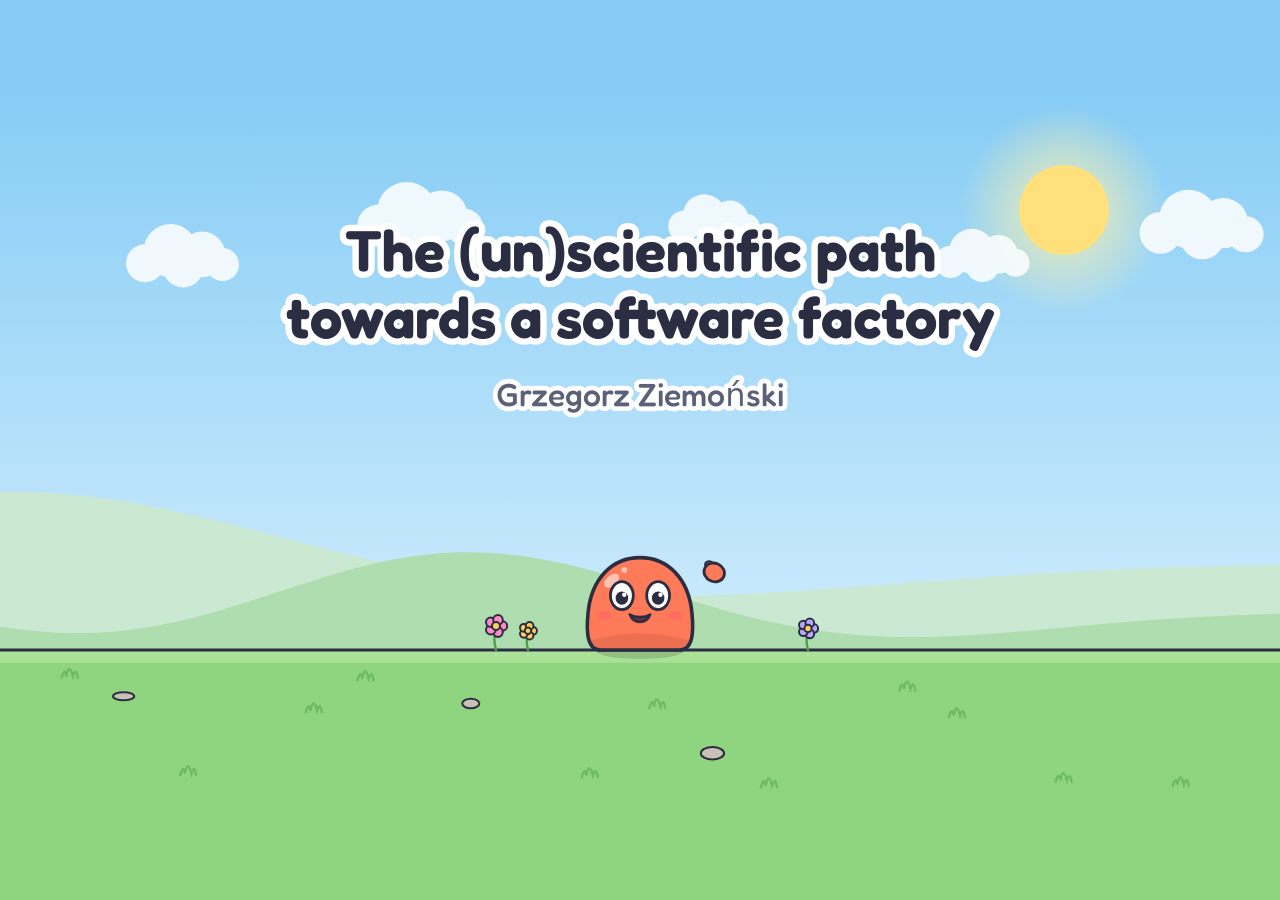
==== software-factories/index.html @ 4f25de2e "Software factories presentation" ====
<!doctype html>
<html lang="en">
  <head>
    <meta charset="UTF-8" />
    <meta name="viewport" content="width=device-width, initial-scale=1.0" />
    <title>Software Factory</title>
    <link
      rel="icon"
      href="data:image/svg+xml,%3Csvg xmlns='http://www.w3.org/2000/svg' viewBox='-70 -120 140 125'%3E%3Cpath d='M -50 0 C -68 0 -68 -24 -66 -44 C -62 -88 -34 -112 0 -112 C 34 -112 62 -88 66 -44 C 68 -24 68 0 50 0 Z' fill='%23FF7A59' stroke='%232B2D42' stroke-width='6'/%3E%3Ccircle cx='-23' cy='-66' r='14' fill='white'/%3E%3Ccircle cx='23' cy='-66' r='14' fill='white'/%3E%3Ccircle cx='-23' cy='-63' r='7' fill='%232B2D42'/%3E%3Ccircle cx='23' cy='-63' r='7' fill='%232B2D42'/%3E%3C/svg%3E"
    />
    <script type="module" crossorigin>(function(){let e=document.createElement(`link`).relList;if(e&&e.supports&&e.supports(`modulepreload`))return;for(let e of document.querySelectorAll(`link[rel="modulepreload"]`))n(e);new MutationObserver(e=>{for(let t of e)if(t.type===`childList`)for(let e of t.addedNodes)e.tagName===`LINK`&&e.rel===`modulepreload`&&n(e)}).observe(document,{childList:!0,subtree:!0});function t(e){let t={};return e.integrity&&(t.integrity=e.integrity),e.referrerPolicy&&(t.referrerPolicy=e.referrerPolicy),t.credentials=e.crossOrigin===`use-credentials`?`include`:e.crossOrigin===`anonymous`?`omit`:`same-origin`,t}function n(e){if(e.ep)return;e.ep=!0;let n=t(e);fetch(e.href,n)}})();var e=[`The (un)scientific path`,`towards a software factory`],t={title:e.join(` `),titleLines:e,speaker:`Grzegorz Ziemoński`,qrUrl:`https://goyozi.github.io/software-factories/`,qrLabel:`goyozi.github.io/software-factories`,linkedinUrl:`https://www.linkedin.com/in/grzegorzziemonski/`,linkedinLabel:`linkedin.com/in/grzegorzziemonski`},n={hello:null,kinds:`Software factories`,shared:`Job in → PR out`,dim:`Not dark. Dim.`,scale:`Where are you, really?`,honest:`Me: honest 3`,shortcut:`10 minutes with Claude?`,story:`A colleague's pipeline`,nothing:`…nothing useful`,local:`Start locally`,pickTool:`Pick a tool`,mustHaves:`Must-haves`,line:`Start from what works`,firstRun:`First run`,detective:`Read the trajectories`,knobs:`Four knobs`,secondRun:`Second run`,timesUp:`Finish by hand. Improve next time.`,barometer:`Watch the trend`,goal:`Ticket in. Merge-ready PR out.`,part2:null,notes:`Take notes`,foreman:`Get a foreman agent`,prompts:`AI reviews. You edit.`,patterns:`Lay the patterns`,guardrails:`Deterministic guardrails`,recap:`Recap`,recapTools:`Pick a tool + must-haves`,recapLine:`Plan → implement → review loop → test → PR`,recapKnobs:`Four knobs`,recapTips:`Five practical tips`,thanks:`Thank you!`},r={kinds:[`Chores`,`Migrations`,`Prompt → PR`],darkFactory:[`DARK`,`FACTORY`],dim:`DIM`,shared:[{emoji:`🙈`,text:`hands-off`},{emoji:`🪜`,text:`multi-step`},{emoji:`📋`,text:`job → PR`},{emoji:`🧱`,text:`whole features`}],knock:`knock knock`,scale:[{emoji:`💡`,text:`idea`},{emoji:`🧪`,text:`PoC`},{emoji:`❤️`,text:`I like it`},{emoji:`🚗`,text:`daily driver`},{emoji:`📣`,text:`everyone should`}],claims:[`4!`,`5!`],generate:`✨ Generate factory`,timer:`10:00`,creak:`creak…`,pipeline:[{emoji:`🔍`,text:`find`},{emoji:`🏷️`,text:`triage`},{emoji:`🎫`,text:`ticket`},{emoji:`🔧`,text:`fix`},{emoji:``,text:`PR`}],ranIt:`Ran it?`,deploy:`🚀 Deploy & see!`,locally:`🏠 Try it locally?`,tray:`PRs`,doormat:`localhost`,butHow:`…but how?`,shop:`Tools`,tools:[`Fabro`,`ClankHouse`,`DIY`],secondTalk:`Roland's talk →`,checklist:[{emoji:`🌳`,text:`worktrees`},{emoji:`📈`,text:`live progress`},{emoji:`📜`,text:`logs`},{emoji:`⏪`,text:`rerun a step`},{emoji:`🛑`,text:`cancel`},{emoji:`💰`,text:`costs`}],planTag:`< 100 lines`,stations:{plan:`plan`,implement:`implement`,review:`review`,judge:`judge`,fix:`fix`,test:`app test`,pr:`PR`},run:`RUN`,controls:`FACTORY CONTROLS`,knobs:[{emoji:`📥`,text:`Inputs`},{emoji:`📚`,text:`Context`},{emoji:`💬`,text:`Prompts`},{emoji:`🔀`,text:`Workflow`}],part2:[`Part 2`,`Practical tips`],tip:e=>`Tip ${e}`,notes:[{emoji:`🤔`,text:`expected`},{emoji:`👀`,text:`saw`},{emoji:`🔧`,text:`tweaked`}],later:`later`,wentWrong:`This went wrong!`,prompts:`prompts`,shouting:[`YOU MUST`,`ALWAYS NEVER!!!`],nudge:`nudge`,debt:`debt`,bumpers:[`max 300 lines`,`lint ✓`],recapTips:[{emoji:`📝`,text:`take notes`},{emoji:`👷`,text:`foreman agent`},{emoji:`✋`,text:`human prompts`},{emoji:`🧱`,text:`ready patterns`},{emoji:`🚧`,text:`hard guardrails`}]};function i(e,t){let n=0,r=0,i=null,a=()=>history.replaceState(null,``,`#${n+1}`),o=o=>{i?.kill(),i=null,n=r=Math.max(0,Math.min(t.length-1,o)),e.seek(t[n],!0),a()},s=()=>{if(i)return o(r);n>=t.length-1||(r=n+1,i=e.tweenTo(t[r],{ease:`none`,onComplete:()=>{i=null,n=r,a()}}))},c=()=>o(i?n:n-1),l=()=>{let e=parseInt(location.hash.slice(1),10);return Number.isFinite(e)?e-1:0};window.addEventListener(`keydown`,e=>{if(!(e.metaKey||e.ctrlKey||e.altKey)){switch(e.key){case`ArrowRight`:case`PageDown`:case` `:case`Enter`:s();break;case`ArrowLeft`:case`PageUp`:case`Backspace`:c();break;case`Home`:o(0);break;case`End`:o(t.length-1);break;case`f`:case`F`:document.fullscreenElement?document.exitFullscreen():document.documentElement.requestFullscreen();break;default:return}e.preventDefault()}}),window.addEventListener(`hashchange`,()=>{l()!==n&&o(l())});let u=0,d=()=>{document.body.classList.remove(`idle`),clearTimeout(u),u=window.setTimeout(()=>document.body.classList.add(`idle`),1500)};return window.addEventListener(`mousemove`,d),d(),o(l()),{goto:o,next:s,prev:c,get index(){return n},labels:t}}function a(e){if(e===void 0)throw ReferenceError(`this hasn't been initialised - super() hasn't been called`);return e}function o(e,t){e.prototype=Object.create(t.prototype),e.prototype.constructor=e,e.__proto__=t}var s={autoSleep:120,force3D:`auto`,nullTargetWarn:1,units:{lineHeight:``}},c={duration:.5,overwrite:!1,delay:0},l,u,d,f=1e8,p=1/f,m=Math.PI*2,h=m/4,g=0,_=Math.sqrt,v=Math.cos,y=Math.sin,b=function(e){return typeof e==`string`},x=function(e){return typeof e==`function`},S=function(e){return typeof e==`number`},C=function(e){return e===void 0},w=function(e){return typeof e==`object`},T=function(e){return e!==!1},E=function(){return typeof window<`u`},ee=function(e){return x(e)||b(e)},D=typeof ArrayBuffer==`function`&&ArrayBuffer.isView||function(){},O=Array.isArray,te=/random\([^)]+\)/g,k=/,\s*/g,A=/(?:-?\.?\d|\.)+/gi,ne=/[-+=.]*\d+[.e\-+]*\d*[e\-+]*\d*/g,re=/[-+=.]*\d+[.e-]*\d*[a-z%]*/g,ie=/[-+=.]*\d+\.?\d*(?:e-|e\+)?\d*/gi,ae=/[+-]=-?[.\d]+/,oe=/[^,'"\[\]\s]+/gi,se=/^[+\-=e\s\d]*\d+[.\d]*([a-z]*|%)\s*$/i,j,M,ce,le,ue={},de={},fe,pe=function(e){return(de=Ge(e,ue))&&lr},me=function(e,t){return console.warn(`Invalid property`,e,`set to`,t,`Missing plugin? gsap.registerPlugin()`)},he=function(e,t){return!t&&console.warn(e)},ge=function(e,t){return e&&(ue[e]=t)&&de&&(de[e]=t)||ue},_e=function(){return 0},ve={suppressEvents:!0,isStart:!0,kill:!1},ye={suppressEvents:!0,kill:!1},be={suppressEvents:!0},xe={},Se=[],Ce={},we,Te={},Ee={},De=30,Oe=[],ke=``,Ae=function(e){var t=e[0],n,r;if(w(t)||x(t)||(e=[e]),!(n=(t._gsap||{}).harness)){for(r=Oe.length;r--&&!Oe[r].targetTest(t););n=Oe[r]}for(r=e.length;r--;)e[r]&&(e[r]._gsap||(e[r]._gsap=new yn(e[r],n)))||e.splice(r,1);return e},je=function(e){return e._gsap||Ae(Ot(e))[0]._gsap},Me=function(e,t,n){return(n=e[t])&&x(n)?e[t]():C(n)&&e.getAttribute&&e.getAttribute(t)||n},Ne=function(e,t){return(e=e.split(`,`)).forEach(t)||e},Pe=function(e){return Math.round(e*1e5)/1e5||0},Fe=function(e){return Math.round(e*1e7)/1e7||0},Ie=function(e,t){var n=t.charAt(0),r=parseFloat(t.substr(2));return e=parseFloat(e),n===`+`?e+r:n===`-`?e-r:n===`*`?e*r:e/r},Le=function(e,t){for(var n=t.length,r=0;e.indexOf(t[r])<0&&++r<n;);return r<n},Re=function(){var e=Se.length,t=Se.slice(0),n,r;for(Ce={},Se.length=0,n=0;n<e;n++)r=t[n],r&&r._lazy&&(r.render(r._lazy[0],r._lazy[1],!0)._lazy=0)},ze=function(e){return!!(e._initted||e._startAt||e.add)},Be=function(e,t,n,r){Se.length&&!u&&Re(),e.render(t,n,r||!!(u&&t<0&&ze(e))),Se.length&&!u&&Re()},Ve=function(e){var t=parseFloat(e);return(t||t===0)&&(e+``).match(oe).length<2?t:b(e)?e.trim():e},He=function(e){return e},Ue=function(e,t){for(var n in t)n in e||(e[n]=t[n]);return e},We=function(e){return function(t,n){for(var r in n)r in t||r===`duration`&&e||r===`ease`||(t[r]=n[r])}},Ge=function(e,t){for(var n in t)e[n]=t[n];return e},Ke=function e(t,n){for(var r in n)r!==`__proto__`&&r!==`constructor`&&r!==`prototype`&&(t[r]=w(n[r])?e(t[r]||(t[r]={}),n[r]):n[r]);return t},qe=function(e,t){var n={},r;for(r in e)r in t||(n[r]=e[r]);return n},Je=function(e){var t=e.parent||j,n=e.keyframes?We(O(e.keyframes)):Ue;if(T(e.inherit))for(;t;)n(e,t.vars.defaults),t=t.parent||t._dp;return e},Ye=function(e,t){for(var n=e.length,r=n===t.length;r&&n--&&e[n]===t[n];);return n<0},Xe=function(e,t,n,r,i){n===void 0&&(n=`_first`),r===void 0&&(r=`_last`);var a=e[r],o;if(i)for(o=t[i];a&&a[i]>o;)a=a._prev;return a?(t._next=a._next,a._next=t):(t._next=e[n],e[n]=t),t._next?t._next._prev=t:e[r]=t,t._prev=a,t.parent=t._dp=e,t},Ze=function(e,t,n,r){n===void 0&&(n=`_first`),r===void 0&&(r=`_last`);var i=t._prev,a=t._next;i?i._next=a:e[n]===t&&(e[n]=a),a?a._prev=i:e[r]===t&&(e[r]=i),t._next=t._prev=t.parent=null},Qe=function(e,t){e.parent&&(!t||e.parent.autoRemoveChildren)&&e.parent.remove&&e.parent.remove(e),e._act=0},$e=function(e,t){if(e&&(!t||t._end>e._dur||t._start<0))for(var n=e;n;)n._dirty=1,n=n.parent;return e},et=function(e){for(var t=e.parent;t&&t.parent;)t._dirty=1,t.totalDuration(),t=t.parent;return e},tt=function(e,t,n,r){return e._startAt&&(u?e._startAt.revert(ye):e.vars.immediateRender&&!e.vars.autoRevert||e._startAt.render(t,!0,r))},nt=function e(t){return!t||t._ts&&e(t.parent)},rt=function(e){return e._repeat?it(e._tTime,e=e.duration()+e._rDelay)*e:0},it=function(e,t){var n=Math.floor(e=Fe(e/t));return e&&n===e?n-1:n},at=function(e,t){return(e-t._start)*t._ts+(t._ts>=0?0:t._dirty?t.totalDuration():t._tDur)},ot=function(e){return e._end=Fe(e._start+(e._tDur/Math.abs(e._ts||e._rts||p)||0))},st=function(e,t){var n=e._dp;return n&&n.smoothChildTiming&&e._ts&&(e._start=Fe(n._time-(e._ts>0?t/e._ts:((e._dirty?e.totalDuration():e._tDur)-t)/-e._ts)),ot(e),n._dirty||$e(n,e)),e},ct=function(e,t){var n;if((t._time||!t._dur&&t._initted||t._start<e._time&&(t._dur||!t.add))&&(n=at(e.rawTime(),t),(!t._dur||St(0,t.totalDuration(),n)-t._tTime>p)&&t.render(n,!0)),$e(e,t)._dp&&e._initted&&e._time>=e._dur&&e._ts){if(e._dur<e.duration())for(n=e;n._dp;)n.rawTime()>=0&&n.totalTime(n._tTime),n=n._dp;e._zTime=-p}},lt=function(e,t,n,r){return t.parent&&Qe(t),t._start=Fe((S(n)?n:n||e!==j?yt(e,n,t):e._time)+t._delay),t._end=Fe(t._start+(t.totalDuration()/Math.abs(t.timeScale())||0)),Xe(e,t,`_first`,`_last`,e._sort?`_start`:0),pt(t)||(e._recent=t),r||ct(e,t),e._ts<0&&st(e,e._tTime),e},ut=function(e,t){return(ue.ScrollTrigger||me(`scrollTrigger`,t))&&ue.ScrollTrigger.create(t,e)},dt=function(e,t,n,r,i){if(On(e,t,i),!e._initted)return 1;if(!n&&e._pt&&!u&&(e._dur&&e.vars.lazy!==!1||!e._dur&&e.vars.lazy)&&we!==on.frame)return Se.push(e),e._lazy=[i,r],1},ft=function e(t){var n=t.parent;return n&&n._ts&&n._initted&&!n._lock&&(n.rawTime()<0||e(n))},pt=function(e){var t=e.data;return t===`isFromStart`||t===`isStart`},mt=function(e,t,n,r){var i=e.ratio,a=t<0||!t&&(!e._start&&ft(e)&&(e._initted||!pt(e))||(e._ts<0||e._dp._ts<0)&&!pt(e))?0:1,o=e._rDelay,s=0,c,l,d;if(o&&e._repeat&&(s=St(0,e._tDur,t),l=it(s,o),e._yoyo&&l&1&&(a=1-a),l!==it(e._tTime,o)&&(i=1-a,e.vars.repeatRefresh&&e._initted&&e.invalidate())),a!==i||u||r||e._zTime===p||!t&&e._zTime){if(!e._initted&&dt(e,t,r,n,s))return;for(d=e._zTime,e._zTime=t||(n?p:0),n||=t&&!d,e.ratio=a,e._from&&(a=1-a),e._time=0,e._tTime=s,c=e._pt;c;)c.r(a,c.d),c=c._next;t<0&&tt(e,t,n,!0),e._onUpdate&&!n&&Gt(e,`onUpdate`),s&&e._repeat&&!n&&e.parent&&Gt(e,`onRepeat`),(t>=e._tDur||t<0)&&e.ratio===a&&(a&&Qe(e,1),!n&&!u&&(Gt(e,a?`onComplete`:`onReverseComplete`,!0),e._prom&&e._prom()))}else e._zTime||=t},ht=function(e,t,n){var r;if(n>t)for(r=e._first;r&&r._start<=n;){if(r.data===`isPause`&&r._start>t)return r;r=r._next}else for(r=e._last;r&&r._start>=n;){if(r.data===`isPause`&&r._start<t)return r;r=r._prev}},gt=function(e,t,n,r){var i=e._repeat,a=Fe(t)||0,o=e._tTime/e._tDur;return o&&!r&&(e._time*=a/e._dur),e._dur=a,e._tDur=i?i<0?1e10:Fe(a*(i+1)+e._rDelay*i):a,o>0&&!r&&st(e,e._tTime=e._tDur*o),e.parent&&ot(e),n||$e(e.parent,e),e},_t=function(e){return e instanceof xn?$e(e):gt(e,e._dur)},vt={_start:0,endTime:_e,totalDuration:_e},yt=function e(t,n,r){var i=t.labels,a=t._recent||vt,o=t.duration()>=f?a.endTime(!1):t._dur,s,c,l;return b(n)&&(isNaN(n)||n in i)?(c=n.charAt(0),l=n.substr(-1)===`%`,s=n.indexOf(`=`),c===`<`||c===`>`?(s>=0&&(n=n.replace(/=/,``)),(c===`<`?a._start:a.endTime(a._repeat>=0))+(parseFloat(n.substr(1))||0)*(l?(s<0?a:r).totalDuration()/100:1)):s<0?(n in i||(i[n]=o),i[n]):(c=parseFloat(n.charAt(s-1)+n.substr(s+1)),l&&r&&(c=c/100*(O(r)?r[0]:r).totalDuration()),s>1?e(t,n.substr(0,s-1),r)+c:o+c)):n==null?o:+n},bt=function(e,t,n){var r=S(t[1]),i=(r?2:1)+(e<2?0:1),a=t[i],o,s;if(r&&(a.duration=t[1]),a.parent=n,e){for(o=a,s=n;s&&!(`immediateRender`in o);)o=s.vars.defaults||{},s=T(s.vars.inherit)&&s.parent;a.immediateRender=T(o.immediateRender),e<2?a.runBackwards=1:a.startAt=t[i-1]}return new Fn(t[0],a,t[i+1])},xt=function(e,t){return e||e===0?t(e):t},St=function(e,t,n){return n<e?e:n>t?t:n},Ct=function(e,t){return!b(e)||!(t=se.exec(e))?``:t[1]},wt=function(e,t,n){return xt(n,function(n){return St(e,t,n)})},Tt=[].slice,Et=function(e,t){return e&&w(e)&&`length`in e&&(!t&&!e.length||e.length-1 in e&&w(e[0]))&&!e.nodeType&&e!==M},Dt=function(e,t,n){return n===void 0&&(n=[]),e.forEach(function(e){var r;return b(e)&&!t||Et(e,1)?(r=n).push.apply(r,Ot(e)):n.push(e)})||n},Ot=function(e,t,n){return d&&!t&&d.selector?d.selector(e):b(e)&&!n&&(ce||!sn())?Tt.call((t||le).querySelectorAll(e),0):O(e)?Dt(e,n):Et(e)?Tt.call(e,0):e?[e]:[]},kt=function(e){return e=Ot(e)[0]||he(`Invalid scope`)||{},function(t){var n=e.current||e.nativeElement||e;return Ot(t,n.querySelectorAll?n:n===e?he(`Invalid scope`)||le.createElement(`div`):e)}},At=function(e){return e.sort(function(){return .5-Math.random()})},jt=function(e){if(x(e))return e;var t=w(e)?e:{each:e},n=mn(t.ease),r=t.from||0,i=parseFloat(t.base)||0,a={},o=r>0&&r<1,s=isNaN(r)||o,c=t.axis,l=r,u=r;return b(r)?l=u={center:.5,edges:.5,end:1}[r]||0:!o&&s&&(l=r[0],u=r[1]),function(e,o,d){var p=(d||t).length,m=a[p],h,g,v,y,b,x,S,C,w;if(!m){if(w=t.grid===`auto`?0:(t.grid||[1,f])[1],!w){for(S=-f;S<(S=d[w++].getBoundingClientRect().left)&&w<p;);w<p&&w--}for(m=a[p]=[],h=s?Math.min(w,p)*l-.5:r%w,g=w===f?0:s?p*u/w-.5:r/w|0,S=0,C=f,x=0;x<p;x++)v=x%w-h,y=g-(x/w|0),m[x]=b=c?Math.abs(c===`y`?y:v):_(v*v+y*y),b>S&&(S=b),b<C&&(C=b);r===`random`&&At(m),m.max=S-C,m.min=C,m.v=p=(parseFloat(t.amount)||parseFloat(t.each)*(w>p?p-1:c?c===`y`?p/w:w:Math.max(w,p/w))||0)*(r===`edges`?-1:1),m.b=p<0?i-p:i,m.u=Ct(t.amount||t.each)||0,n=n&&p<0?pn(n):n}return p=(m[e]-m.min)/m.max||0,Fe(m.b+(n?n(p):p)*m.v)+m.u}},Mt=function(e){var t=10**((e+``).split(`.`)[1]||``).length;return function(n){var r=Fe(Math.round(parseFloat(n)/e)*e*t);return(r-r%1)/t+(S(n)?0:Ct(n))}},Nt=function(e,t){var n=O(e),r,i;return!n&&w(e)&&(r=n=e.radius||f,e.values?(e=Ot(e.values),(i=!S(e[0]))&&(r*=r)):e=Mt(e.increment)),xt(t,n?x(e)?function(t){return i=e(t),Math.abs(i-t)<=r?i:t}:function(t){for(var n=parseFloat(i?t.x:t),a=parseFloat(i?t.y:0),o=f,s=0,c=e.length,l,u;c--;)i?(l=e[c].x-n,u=e[c].y-a,l=l*l+u*u):l=Math.abs(e[c]-n),l<o&&(o=l,s=c);return s=!r||o<=r?e[s]:t,i||s===t||S(t)?s:s+Ct(t)}:Mt(e))},Pt=function(e,t,n,r){return xt(O(e)?!t:n===!0?!!(n=0):!r,function(){return O(e)?e[~~(Math.random()*e.length)]:(n||=1e-5)&&(r=n<1?10**((n+``).length-2):1)&&Math.floor(Math.round((e-n/2+Math.random()*(t-e+n*.99))/n)*n*r)/r})},Ft=function(){var e=[...arguments];return function(t){return e.reduce(function(e,t){return t(e)},t)}},It=function(e,t){return function(n){return e(parseFloat(n))+(t||Ct(n))}},Lt=function(e,t,n){return Ht(e,t,0,1,n)},Rt=function(e,t,n){return xt(n,function(n){return e[~~t(n)]})},zt=function e(t,n,r){var i=n-t;return O(t)?Rt(t,e(0,t.length),n):xt(r,function(e){return(i+(e-t)%i)%i+t})},Bt=function e(t,n,r){var i=n-t,a=i*2;return O(t)?Rt(t,e(0,t.length-1),n):xt(r,function(e){return e=(a+(e-t)%a)%a||0,t+(e>i?a-e:e)})},Vt=function(e){return e.replace(te,function(e){var t=e.indexOf(`[`)+1,n=e.substring(t||7,t?e.indexOf(`]`):e.length-1).split(k);return Pt(t?n:+n[0],t?0:+n[1],+n[2]||1e-5)})},Ht=function(e,t,n,r,i){var a=t-e,o=r-n;return xt(i,function(t){return n+((t-e)/a*o||0)})},Ut=function e(t,n,r,i){var a=isNaN(t+n)?0:function(e){return(1-e)*t+e*n};if(!a){var o=b(t),s={},c,l,u,d,f;if(r===!0&&(i=1)&&(r=null),o)t={p:t},n={p:n};else if(O(t)&&!O(n)){for(u=[],d=t.length,f=d-2,l=1;l<d;l++)u.push(e(t[l-1],t[l]));d--,a=function(e){e*=d;var t=Math.min(f,~~e);return u[t](e-t)},r=n}else i||(t=Ge(O(t)?[]:{},t));if(!u){for(c in n)Cn.call(s,t,c,`get`,n[c]);a=function(e){return Wn(e,s)||(o?t.p:t)}}}return xt(r,a)},Wt=function(e,t,n){var r=e.labels,i=f,a,o,s;for(a in r)o=r[a]-t,o<0==!!n&&o&&i>(o=Math.abs(o))&&(s=a,i=o);return s},Gt=function(e,t,n){var r=e.vars,i=r[t],a=d,o=e._ctx,s,c,l;if(i)return s=r[t+`Params`],c=r.callbackScope||e,n&&Se.length&&Re(),o&&(d=o),l=s?i.apply(c,s):i.call(c),d=a,l},Kt=function(e){return Qe(e),e.scrollTrigger&&e.scrollTrigger.kill(!!u),e.progress()<1&&Gt(e,`onInterrupt`),e},qt,Jt=[],Yt=function(e){if(e){if(e=!e.name&&e.default||e,E()||e.headless){var t=e.name,n=x(e),r=t&&!n&&e.init?function(){this._props=[]}:e,i={init:_e,render:Wn,add:Cn,kill:Kn,modifier:Gn,rawVars:0},a={targetTest:0,get:0,getSetter:Bn,aliases:{},register:0};if(sn(),e!==r){if(Te[t])return;Ue(r,Ue(qe(e,i),a)),Ge(r.prototype,Ge(i,qe(e,a))),Te[r.prop=t]=r,e.targetTest&&(Oe.push(r),xe[t]=1),t=(t===`css`?`CSS`:t.charAt(0).toUpperCase()+t.substr(1))+`Plugin`}ge(t,r),e.register&&e.register(lr,r,Yn)}else Jt.push(e)}},N=255,Xt={aqua:[0,N,N],lime:[0,N,0],silver:[192,192,192],black:[0,0,0],maroon:[128,0,0],teal:[0,128,128],blue:[0,0,N],navy:[0,0,128],white:[N,N,N],olive:[128,128,0],yellow:[N,N,0],orange:[N,165,0],gray:[128,128,128],purple:[128,0,128],green:[0,128,0],red:[N,0,0],pink:[N,192,203],cyan:[0,N,N],transparent:[N,N,N,0]},Zt=function(e,t,n){return e+=e<0?1:e>1?-1:0,(e*6<1?t+(n-t)*e*6:e<.5?n:e*3<2?t+(n-t)*(2/3-e)*6:t)*N+.5|0},Qt=function(e,t,n){var r=e?S(e)?[e>>16,e>>8&N,e&N]:0:Xt.black,i,a,o,s,c,l,u,d,f,p;if(!r){if(e.substr(-1)===`,`&&(e=e.substr(0,e.length-1)),Xt[e])r=Xt[e];else if(e.charAt(0)===`#`){if(e.length<6&&(i=e.charAt(1),a=e.charAt(2),o=e.charAt(3),e=`#`+i+i+a+a+o+o+(e.length===5?e.charAt(4)+e.charAt(4):``)),e.length===9)return r=parseInt(e.substr(1,6),16),[r>>16,r>>8&N,r&N,parseInt(e.substr(7),16)/255];e=parseInt(e.substr(1),16),r=[e>>16,e>>8&N,e&N]}else if(e.substr(0,3)===`hsl`){if(r=p=e.match(A),!t)s=r[0]%360/360,c=r[1]/100,l=r[2]/100,a=l<=.5?l*(c+1):l+c-l*c,i=l*2-a,r.length>3&&(r[3]*=1),r[0]=Zt(s+1/3,i,a),r[1]=Zt(s,i,a),r[2]=Zt(s-1/3,i,a);else if(~e.indexOf(`=`))return r=e.match(ne),n&&r.length<4&&(r[3]=1),r}else r=e.match(A)||Xt.transparent;r=r.map(Number)}return t&&!p&&(i=r[0]/N,a=r[1]/N,o=r[2]/N,u=Math.max(i,a,o),d=Math.min(i,a,o),l=(u+d)/2,u===d?s=c=0:(f=u-d,c=l>.5?f/(2-u-d):f/(u+d),s=u===i?(a-o)/f+(a<o?6:0):u===a?(o-i)/f+2:(i-a)/f+4,s*=60),r[0]=~~(s+.5),r[1]=~~(c*100+.5),r[2]=~~(l*100+.5)),n&&r.length<4&&(r[3]=1),r},$t=function(e){var t=[],n=[],r=-1;return e.split(tn).forEach(function(e){var i=e.match(re)||[];t.push.apply(t,i),n.push(r+=i.length+1)}),t.c=n,t},en=function(e,t,n){var r=``,i=(e+r).match(tn),a=t?`hsla(`:`rgba(`,o=0,s,c,l,u;if(!i)return e;if(i=i.map(function(e){return(e=Qt(e,t,1))&&a+(t?e[0]+`,`+e[1]+`%,`+e[2]+`%,`+e[3]:e.join(`,`))+`)`}),n&&(l=$t(e),s=n.c,s.join(r)!==l.c.join(r)))for(c=e.replace(tn,`1`).split(re),u=c.length-1;o<u;o++)r+=c[o]+(~s.indexOf(o)?i.shift()||a+`0,0,0,0)`:(l.length?l:i.length?i:n).shift());if(!c)for(c=e.split(tn),u=c.length-1;o<u;o++)r+=c[o]+i[o];return r+c[u]},tn=function(){var e=`(?:\\b(?:(?:rgb|rgba|hsl|hsla)\\(.+?\\))|\\B#(?:[0-9a-f]{3,4}){1,2}\\b`,t;for(t in Xt)e+=`|`+t+`\\b`;return RegExp(e+`)`,`gi`)}(),nn=/hsl[a]?\(/,rn=function(e){var t=e.join(` `),n;if(tn.lastIndex=0,tn.test(t))return n=nn.test(t),e[1]=en(e[1],n),e[0]=en(e[0],n,$t(e[1])),!0},an,on=function(){var e=Date.now,t=500,n=33,r=e(),i=r,a=1e3/240,o=a,s=[],c,l,u,d,f,p,m=function u(m){var h=e()-i,g=m===!0,_,v,y,b;if((h>t||h<0)&&(r+=h-n),i+=h,y=i-r,_=y-o,(_>0||g)&&(b=++d.frame,f=y-d.time*1e3,d.time=y/=1e3,o+=_+(_>=a?4:a-_),v=1),g||(c=l(u)),v)for(p=0;p<s.length;p++)s[p](y,f,b,m)};return d={time:0,frame:0,tick:function(){m(!0)},deltaRatio:function(e){return f/(1e3/(e||60))},wake:function(){fe&&(!ce&&E()&&(M=ce=window,le=M.document||{},ue.gsap=lr,(M.gsapVersions||(M.gsapVersions=[])).push(lr.version),pe(de||M.GreenSockGlobals||!M.gsap&&M||{}),Jt.forEach(Yt)),u=typeof requestAnimationFrame<`u`&&requestAnimationFrame,c&&d.sleep(),l=u||function(e){return setTimeout(e,o-d.time*1e3+1|0)},an=1,m(2))},sleep:function(){(u?cancelAnimationFrame:clearTimeout)(c),an=0,l=_e},lagSmoothing:function(e,r){t=e||1/0,n=Math.min(r||33,t)},fps:function(e){a=1e3/(e||240),o=d.time*1e3+a},add:function(e,t,n){var r=t?function(t,n,i,a){e(t,n,i,a),d.remove(r)}:e;return d.remove(e),s[n?`unshift`:`push`](r),sn(),r},remove:function(e,t){~(t=s.indexOf(e))&&s.splice(t,1)&&p>=t&&p--},_listeners:s},d}(),sn=function(){return!an&&on.wake()},P={},cn=/^[\d.\-M][\d.\-,\s]/,ln=/["']/g,un=function(e){for(var t={},n=e.substr(1,e.length-3).split(`:`),r=n[0],i=1,a=n.length,o,s,c;i<a;i++)s=n[i],o=i===a-1?s.length:s.lastIndexOf(`,`),c=s.substr(0,o),t[r]=isNaN(c)?c.replace(ln,``).trim():+c,r=s.substr(o+1).trim();return t},dn=function(e){var t=e.indexOf(`(`)+1,n=e.indexOf(`)`),r=e.indexOf(`(`,t);return e.substring(t,~r&&r<n?e.indexOf(`)`,n+1):n)},fn=function(e){var t=(e+``).split(`(`),n=P[t[0]];return n&&t.length>1&&n.config?n.config.apply(null,~e.indexOf(`{`)?[un(t[1])]:dn(e).split(`,`).map(Ve)):P._CE&&cn.test(e)?P._CE(``,e):n},pn=function(e){return function(t){return 1-e(1-t)}},mn=function(e,t){return e&&(x(e)?e:P[e]||fn(e))||t},hn=function(e,t,n,r){n===void 0&&(n=function(e){return 1-t(1-e)}),r===void 0&&(r=function(e){return e<.5?t(e*2)/2:1-t((1-e)*2)/2});var i={easeIn:t,easeOut:n,easeInOut:r},a;return Ne(e,function(e){for(var t in P[e]=ue[e]=i,P[a=e.toLowerCase()]=n,i)P[a+(t===`easeIn`?`.in`:t===`easeOut`?`.out`:`.inOut`)]=P[e+`.`+t]=i[t]}),i},gn=function(e){return function(t){return t<.5?(1-e(1-t*2))/2:.5+e((t-.5)*2)/2}},_n=function e(t,n,r){var i=n>=1?n:1,a=(r||(t?.3:.45))/(n<1?n:1),o=a/m*(Math.asin(1/i)||0),s=function(e){return e===1?1:i*2**(-10*e)*y((e-o)*a)+1},c=t===`out`?s:t===`in`?function(e){return 1-s(1-e)}:gn(s);return a=m/a,c.config=function(n,r){return e(t,n,r)},c},vn=function e(t,n){n===void 0&&(n=1.70158);var r=function(e){return e?--e*e*((n+1)*e+n)+1:0},i=t===`out`?r:t===`in`?function(e){return 1-r(1-e)}:gn(r);return i.config=function(n){return e(t,n)},i};Ne(`Linear,Quad,Cubic,Quart,Quint,Strong`,function(e,t){var n=t<5?t+1:t;hn(e+`,Power`+(n-1),t?function(e){return e**+n}:function(e){return e},function(e){return 1-(1-e)**n},function(e){return e<.5?(e*2)**n/2:1-((1-e)*2)**n/2})}),P.Linear.easeNone=P.none=P.Linear.easeIn,hn(`Elastic`,_n(`in`),_n(`out`),_n()),(function(e,t){var n=1/t,r=2*n,i=2.5*n,a=function(a){return a<n?e*a*a:a<r?e*(a-1.5/t)**2+.75:a<i?e*(a-=2.25/t)*a+.9375:e*(a-2.625/t)**2+.984375};hn(`Bounce`,function(e){return 1-a(1-e)},a)})(7.5625,2.75),hn(`Expo`,function(e){return 2**(10*(e-1))*e+e*e*e*e*e*e*(1-e)}),hn(`Circ`,function(e){return-(_(1-e*e)-1)}),hn(`Sine`,function(e){return e===1?1:-v(e*h)+1}),hn(`Back`,vn(`in`),vn(`out`),vn()),P.SteppedEase=P.steps=ue.SteppedEase={config:function(e,t){e===void 0&&(e=1);var n=1/e,r=e+ +!t,i=+!!t,a=1-p;return function(e){return((r*St(0,a,e)|0)+i)*n}}},c.ease=P[`quad.out`],Ne(`onComplete,onUpdate,onStart,onRepeat,onReverseComplete,onInterrupt`,function(e){return ke+=e+`,`+e+`Params,`});var yn=function(e,t){this.id=g++,e._gsap=this,this.target=e,this.harness=t,this.get=t?t.get:Me,this.set=t?t.getSetter:Bn},bn=function(){function e(e){this.vars=e,this._delay=+e.delay||0,(this._repeat=e.repeat===1/0?-2:e.repeat||0)&&(this._rDelay=e.repeatDelay||0,this._yoyo=!!e.yoyo||!!e.yoyoEase),this._ts=1,gt(this,+e.duration,1,1),this.data=e.data,d&&(this._ctx=d,d.data.push(this)),an||on.wake()}var t=e.prototype;return t.delay=function(e){return e||e===0?(this.parent&&this.parent.smoothChildTiming&&this.startTime(this._start+e-this._delay),this._delay=e,this):this._delay},t.duration=function(e){return arguments.length?this.totalDuration(this._repeat>0?e+(e+this._rDelay)*this._repeat:e):this.totalDuration()&&this._dur},t.totalDuration=function(e){return arguments.length?(this._dirty=0,gt(this,this._repeat<0?e:(e-this._repeat*this._rDelay)/(this._repeat+1))):this._tDur},t.totalTime=function(e,t){if(sn(),!arguments.length)return this._tTime;var n=this._dp;if(n&&n.smoothChildTiming&&this._ts){for(st(this,e),!n._dp||n.parent||ct(n,this);n&&n.parent;)n.parent._time!==n._start+(n._ts>=0?n._tTime/n._ts:(n.totalDuration()-n._tTime)/-n._ts)&&n.totalTime(n._tTime,!0),n=n.parent;!this.parent&&this._dp.autoRemoveChildren&&(this._ts>0&&e<this._tDur||this._ts<0&&e>0||!this._tDur&&!e)&&lt(this._dp,this,this._start-this._delay)}return(this._tTime!==e||!this._dur&&!t||this._initted&&Math.abs(this._zTime)===p||!this._initted&&this._dur&&e||!e&&!this._initted&&(this.add||this._ptLookup))&&(this._ts||(this._pTime=e),Be(this,e,t)),this},t.time=function(e,t){return arguments.length?this.totalTime(Math.min(this.totalDuration(),e+rt(this))%(this._dur+this._rDelay)||(e?this._dur:0),t):this._time},t.totalProgress=function(e,t){return arguments.length?this.totalTime(this.totalDuration()*e,t):this.totalDuration()?Math.min(1,this._tTime/this._tDur):this.rawTime()>=0&&this._initted?1:0},t.progress=function(e,t){return arguments.length?this.totalTime(this.duration()*(this._yoyo&&!(this.iteration()&1)?1-e:e)+rt(this),t):this.duration()?Math.min(1,this._time/this._dur):+(this.rawTime()>0)},t.iteration=function(e,t){var n=this.duration()+this._rDelay;return arguments.length?this.totalTime(this._time+(e-1)*n,t):this._repeat?it(this._tTime,n)+1:1},t.timeScale=function(e,t){if(!arguments.length)return this._rts===-p?0:this._rts;if(this._rts===e)return this;var n=this.parent&&this._ts?at(this.parent._time,this):this._tTime;return this._rts=+e||0,this._ts=this._ps||e===-p?0:this._rts,this.totalTime(St(-Math.abs(this._delay),this.totalDuration(),n),t!==!1),ot(this),et(this)},t.paused=function(e){return arguments.length?(this._ps!==e&&(this._ps=e,e?(this._pTime=this._tTime||Math.max(-this._delay,this.rawTime()),this._ts=this._act=0):(sn(),this._ts=this._rts,this.totalTime(this.parent&&!this.parent.smoothChildTiming?this.rawTime():this._tTime||this._pTime,this.progress()===1&&Math.abs(this._zTime)!==p&&(this._tTime-=p)))),this):this._ps},t.startTime=function(e){if(arguments.length){this._start=Fe(e);var t=this.parent||this._dp;return t&&(t._sort||!this.parent)&&lt(t,this,this._start-this._delay),this}return this._start},t.endTime=function(e){return this._start+(T(e)?this.totalDuration():this.duration())/Math.abs(this._ts||1)},t.rawTime=function(e){var t=this.parent||this._dp;return t?e&&(!this._ts||this._repeat&&this._time&&this.totalProgress()<1)?this._tTime%(this._dur+this._rDelay):this._ts?at(t.rawTime(e),this):this._tTime:this._tTime},t.revert=function(e){e===void 0&&(e=be);var t=u;return u=e,ze(this)&&(this.timeline&&this.timeline.revert(e),this.totalTime(-.01,e.suppressEvents)),this.data!==`nested`&&e.kill!==!1&&this.kill(),u=t,this},t.globalTime=function(e){for(var t=this,n=arguments.length?e:t.rawTime();t;)n=t._start+n/(Math.abs(t._ts)||1),t=t._dp;return!this.parent&&this._sat?this._sat.globalTime(e):n},t.repeat=function(e){return arguments.length?(this._repeat=e===1/0?-2:e,_t(this)):this._repeat===-2?1/0:this._repeat},t.repeatDelay=function(e){if(arguments.length){var t=this._time;return this._rDelay=e,_t(this),t?this.time(t):this}return this._rDelay},t.yoyo=function(e){return arguments.length?(this._yoyo=e,this):this._yoyo},t.seek=function(e,t){return this.totalTime(yt(this,e),T(t))},t.restart=function(e,t){return this.play().totalTime(e?-this._delay:0,T(t)),this._dur||(this._zTime=-p),this},t.play=function(e,t){return e!=null&&this.seek(e,t),this.reversed(!1).paused(!1)},t.reverse=function(e,t){return e!=null&&this.seek(e||this.totalDuration(),t),this.reversed(!0).paused(!1)},t.pause=function(e,t){return e!=null&&this.seek(e,t),this.paused(!0)},t.resume=function(){return this.paused(!1)},t.reversed=function(e){return arguments.length?(!!e!==this.reversed()&&this.timeScale(-this._rts||(e?-p:0)),this):this._rts<0},t.invalidate=function(){return this._initted=this._act=0,this._zTime=-p,this},t.isActive=function(){var e=this.parent||this._dp,t=this._start,n;return!!(!e||this._ts&&this._initted&&e.isActive()&&(n=e.rawTime(!0))>=t&&n<this.endTime(!0)-p)},t.eventCallback=function(e,t,n){var r=this.vars;return arguments.length>1?(t?(r[e]=t,n&&(r[e+`Params`]=n),e===`onUpdate`&&(this._onUpdate=t)):delete r[e],this):r[e]},t.then=function(e){var t=this,n=t._prom;return new Promise(function(r){var i=x(e)?e:He,a=function(){var e=t.then;t.then=null,n&&n(),x(i)&&(i=i(t))&&(i.then||i===t)&&(t.then=e),r(i),t.then=e};t._initted&&t.totalProgress()===1&&t._ts>=0||!t._tTime&&t._ts<0?a():t._prom=a})},t.kill=function(){Kt(this)},e}();Ue(bn.prototype,{_time:0,_start:0,_end:0,_tTime:0,_tDur:0,_dirty:0,_repeat:0,_yoyo:!1,parent:null,_initted:!1,_rDelay:0,_ts:1,_dp:0,ratio:0,_zTime:-p,_prom:0,_ps:!1,_rts:1});var xn=function(e){o(t,e);function t(t,n){var r;return t===void 0&&(t={}),r=e.call(this,t)||this,r.labels={},r.smoothChildTiming=!!t.smoothChildTiming,r.autoRemoveChildren=!!t.autoRemoveChildren,r._sort=T(t.sortChildren),j&&lt(t.parent||j,a(r),n),t.reversed&&r.reverse(),t.paused&&r.paused(!0),t.scrollTrigger&&ut(a(r),t.scrollTrigger),r}var n=t.prototype;return n.to=function(e,t,n){return bt(0,arguments,this),this},n.from=function(e,t,n){return bt(1,arguments,this),this},n.fromTo=function(e,t,n,r){return bt(2,arguments,this),this},n.set=function(e,t,n){return t.duration=0,t.parent=this,Je(t).repeatDelay||(t.repeat=0),t.immediateRender=!!t.immediateRender,new Fn(e,t,yt(this,n),1),this},n.call=function(e,t,n){return lt(this,Fn.delayedCall(0,e,t),n)},n.staggerTo=function(e,t,n,r,i,a,o){return n.duration=t,n.stagger=n.stagger||r,n.onComplete=a,n.onCompleteParams=o,n.parent=this,new Fn(e,n,yt(this,i)),this},n.staggerFrom=function(e,t,n,r,i,a,o){return n.runBackwards=1,Je(n).immediateRender=T(n.immediateRender),this.staggerTo(e,t,n,r,i,a,o)},n.staggerFromTo=function(e,t,n,r,i,a,o,s){return r.startAt=n,Je(r).immediateRender=T(r.immediateRender),this.staggerTo(e,t,r,i,a,o,s)},n.render=function(e,t,n){var r=this._time,i=this._dirty?this.totalDuration():this._tDur,a=this._dur,o=e<=0?0:Fe(e),s=this._zTime<0!=e<0&&(this._initted||!a),c,l,d,f,m,h,g,_,v,y,b,x;if(this!==j&&o>i&&e>=0&&(o=i),o!==this._tTime||n||s){if(r!==this._time&&a&&(o+=this._time-r,e+=this._time-r),c=o,v=this._start,_=this._ts,h=!_,s&&(a||(r=this._zTime),(e||!t)&&(this._zTime=e)),this._repeat){if(b=this._yoyo,m=a+this._rDelay,this._repeat<-1&&e<0)return this.totalTime(m*100+e,t,n);if(c=Fe(o%m),o===i?(f=this._repeat,c=a):(y=Fe(o/m),f=~~y,f&&f===y&&(c=a,f--),c>a&&(c=a)),y=it(this._tTime,m),!r&&this._tTime&&y!==f&&this._tTime-y*m-this._dur<=0&&(y=f),b&&f&1&&(c=a-c,x=1),f!==y&&!this._lock){var S=b&&y&1,C=S===(b&&f&1);if(f<y&&(S=!S),r=S?0:o%a?a:o,this._lock=1,this.render(r||(x?0:Fe(f*m)),t,!a)._lock=0,this._tTime=o,!t&&this.parent&&Gt(this,`onRepeat`),this.vars.repeatRefresh&&!x&&(this.invalidate()._lock=1,y=f),r&&r!==this._time||h!==!this._ts||this.vars.onRepeat&&!this.parent&&!this._act||(a=this._dur,i=this._tDur,C&&(this._lock=2,r=S?a:-1e-4,this.render(r,!0),this.vars.repeatRefresh&&!x&&this.invalidate()),this._lock=0,!this._ts&&!h))return this}}if(this._hasPause&&!this._forcing&&this._lock<2&&(g=ht(this,Fe(r),Fe(c)),g&&(o-=c-(c=g._start))),this._tTime=o,this._time=c,this._act=!!_,this._initted||(this._onUpdate=this.vars.onUpdate,this._initted=1,this._zTime=e,r=0),!r&&o&&a&&!t&&!y&&(Gt(this,`onStart`),this._tTime!==o))return this;if(c>=r&&e>=0)for(l=this._first;l;){if(d=l._next,(l._act||c>=l._start)&&l._ts&&g!==l){if(l.parent!==this)return this.render(e,t,n);if(l.render(l._ts>0?(c-l._start)*l._ts:(l._dirty?l.totalDuration():l._tDur)+(c-l._start)*l._ts,t,n),c!==this._time||!this._ts&&!h){g=0,d&&(o+=this._zTime=-p);break}}l=d}else{l=this._last;for(var w=e<0?e:c;l;){if(d=l._prev,(l._act||w<=l._end)&&l._ts&&g!==l){if(l.parent!==this)return this.render(e,t,n);if(l.render(l._ts>0?(w-l._start)*l._ts:(l._dirty?l.totalDuration():l._tDur)+(w-l._start)*l._ts,t,n||u&&ze(l)),c!==this._time||!this._ts&&!h){g=0,d&&(o+=this._zTime=w?-p:p);break}}l=d}}if(g&&!t&&(this.pause(),g.render(c>=r?0:-p)._zTime=c>=r?1:-1,this._ts))return this._start=v,ot(this),this.render(e,t,n);this._onUpdate&&!t&&Gt(this,`onUpdate`,!0),(o===i&&this._tTime>=this.totalDuration()||!o&&r)&&(v===this._start||Math.abs(_)!==Math.abs(this._ts))&&(this._lock||((e||!a)&&(o===i&&this._ts>0||!o&&this._ts<0)&&Qe(this,1),!t&&!(e<0&&!r)&&(o||r||!i)&&(Gt(this,o===i&&e>=0?`onComplete`:`onReverseComplete`,!0),this._prom&&!(o<i&&this.timeScale()>0)&&this._prom())))}return this},n.add=function(e,t){var n=this;if(S(t)||(t=yt(this,t,e)),!(e instanceof bn)){if(O(e))return e.forEach(function(e){return n.add(e,t)}),this;if(b(e))return this.addLabel(e,t);if(x(e))e=Fn.delayedCall(0,e);else return this}return this===e?this:lt(this,e,t)},n.getChildren=function(e,t,n,r){e===void 0&&(e=!0),t===void 0&&(t=!0),n===void 0&&(n=!0),r===void 0&&(r=-f);for(var i=[],a=this._first;a;)a._start>=r&&(a instanceof Fn?t&&i.push(a):(n&&i.push(a),e&&i.push.apply(i,a.getChildren(!0,t,n)))),a=a._next;return i},n.getById=function(e){for(var t=this.getChildren(1,1,1),n=t.length;n--;)if(t[n].vars.id===e)return t[n]},n.remove=function(e){return b(e)?this.removeLabel(e):x(e)?this.killTweensOf(e):(e.parent===this&&Ze(this,e),e===this._recent&&(this._recent=this._last),$e(this))},n.totalTime=function(t,n){return arguments.length?(this._forcing=1,!this._dp&&this._ts&&(this._start=Fe(on.time-(this._ts>0?t/this._ts:(this.totalDuration()-t)/-this._ts))),e.prototype.totalTime.call(this,t,n),this._forcing=0,this):this._tTime},n.addLabel=function(e,t){return this.labels[e]=yt(this,t),this},n.removeLabel=function(e){return delete this.labels[e],this},n.addPause=function(e,t,n){var r=Fn.delayedCall(0,t||_e,n);return r.data=`isPause`,this._hasPause=1,lt(this,r,yt(this,e))},n.removePause=function(e){var t=this._first;for(e=yt(this,e);t;)t._start===e&&t.data===`isPause`&&Qe(t),t=t._next},n.killTweensOf=function(e,t,n){for(var r=this.getTweensOf(e,n),i=r.length;i--;)En!==r[i]&&r[i].kill(e,t);return this},n.getTweensOf=function(e,t){for(var n=[],r=Ot(e),i=this._first,a=S(t),o;i;)i instanceof Fn?Le(i._targets,r)&&(a?(!En||i._initted&&i._ts)&&i.globalTime(0)<=t&&i.globalTime(i.totalDuration())>t:!t||i.isActive())&&n.push(i):(o=i.getTweensOf(r,t)).length&&n.push.apply(n,o),i=i._next;return n},n.tweenTo=function(e,t){t||={};var n=this,r=yt(n,e),i=t,a=i.startAt,o=i.onStart,s=i.onStartParams,c=i.immediateRender,l,u=Fn.to(n,Ue({ease:t.ease||`none`,lazy:!1,immediateRender:!1,time:r,overwrite:`auto`,duration:t.duration||Math.abs((r-(a&&`time`in a?a.time:n._time))/n.timeScale())||p,onStart:function(){if(n.pause(),!l){var e=t.duration||Math.abs((r-(a&&`time`in a?a.time:n._time))/n.timeScale());u._dur!==e&&gt(u,e,0,1).render(u._time,!0,!0),l=1}o&&o.apply(u,s||[])}},t));return c?u.render(0):u},n.tweenFromTo=function(e,t,n){return this.tweenTo(t,Ue({startAt:{time:yt(this,e)}},n))},n.recent=function(){return this._recent},n.nextLabel=function(e){return e===void 0&&(e=this._time),Wt(this,yt(this,e))},n.previousLabel=function(e){return e===void 0&&(e=this._time),Wt(this,yt(this,e),1)},n.currentLabel=function(e){return arguments.length?this.seek(e,!0):this.previousLabel(this._time+p)},n.shiftChildren=function(e,t,n){n===void 0&&(n=0);var r=this._first,i=this.labels,a;for(e=Fe(e);r;)r._start>=n&&(r._start+=e,r._end+=e),r=r._next;if(t)for(a in i)i[a]>=n&&(i[a]+=e);return $e(this)},n.invalidate=function(t){var n=this._first;for(this._lock=0;n;)n.invalidate(t),n=n._next;return e.prototype.invalidate.call(this,t)},n.clear=function(e){e===void 0&&(e=!0);for(var t=this._first,n;t;)n=t._next,this.remove(t),t=n;return this._dp&&(this._time=this._tTime=this._pTime=0),e&&(this.labels={}),$e(this)},n.totalDuration=function(e){var t=0,n=this,r=n._last,i=f,a,o,s;if(arguments.length)return n.timeScale((n._repeat<0?n.duration():n.totalDuration())/(n.reversed()?-e:e));if(n._dirty){for(s=n.parent;r;)a=r._prev,r._dirty&&r.totalDuration(),o=r._start,o>i&&n._sort&&r._ts&&!n._lock?(n._lock=1,lt(n,r,o-r._delay,1)._lock=0):i=o,o<0&&r._ts&&(t-=o,(!s&&!n._dp||s&&s.smoothChildTiming)&&(n._start+=Fe(o/n._ts),n._time-=o,n._tTime-=o),n.shiftChildren(-o,!1,-1/0),i=0),r._end>t&&r._ts&&(t=r._end),r=a;gt(n,n===j&&n._time>t?n._time:t,1,1),n._dirty=0}return n._tDur},t.updateRoot=function(e){if(j._ts&&(Be(j,at(e,j)),we=on.frame),on.frame>=De){De+=s.autoSleep||120;var t=j._first;if((!t||!t._ts)&&s.autoSleep&&on._listeners.length<2){for(;t&&!t._ts;)t=t._next;t||on.sleep()}}},t}(bn);Ue(xn.prototype,{_lock:0,_hasPause:0,_forcing:0});var Sn=function(e,t,n,r,i,a,o){var s=new Yn(this._pt,e,t,0,1,Un,null,i),c=0,l=0,u,d,f,p,m,h,g,_;for(s.b=n,s.e=r,n+=``,r+=``,(g=~r.indexOf(`random(`))&&(r=Vt(r)),a&&(_=[n,r],a(_,e,t),n=_[0],r=_[1]),d=n.match(ie)||[];u=ie.exec(r);)p=u[0],m=r.substring(c,u.index),f?f=(f+1)%5:m.substr(-5)===`rgba(`&&(f=1),p!==d[l++]&&(h=parseFloat(d[l-1])||0,s._pt={_next:s._pt,p:m||l===1?m:`,`,s:h,c:p.charAt(1)===`=`?Ie(h,p)-h:parseFloat(p)-h,m:f&&f<4?Math.round:0},c=ie.lastIndex);return s.c=c<r.length?r.substring(c,r.length):``,s.fp=o,(ae.test(r)||g)&&(s.e=0),this._pt=s,s},Cn=function(e,t,n,r,i,a,o,c,l,u){x(r)&&(r=r(i||0,e,a));var d=e[t],f=n===`get`?x(d)?l?e[t.indexOf(`set`)||!x(e[`get`+t.substr(3)])?t:`get`+t.substr(3)](l):e[t]():d:n,p=x(d)?l?Rn:Ln:In,m;if(b(r)&&(~r.indexOf(`random(`)&&(r=Vt(r)),r.charAt(1)===`=`&&(m=Ie(f,r)+(Ct(f)||0),(m||m===0)&&(r=m))),!u||f!==r||Dn)return!isNaN(f*r)&&r!==``?(m=new Yn(this._pt,e,t,+f||0,r-(f||0),typeof d==`boolean`?Hn:Vn,0,p),l&&(m.fp=l),o&&m.modifier(o,this,e),this._pt=m):(!d&&!(t in e)&&me(t,r),Sn.call(this,e,t,f,r,p,c||s.stringFilter,l))},wn=function(e,t,n,r,i){if(x(e)&&(e=Mn(e,i,t,n,r)),!w(e)||e.style&&e.nodeType||O(e)||D(e))return b(e)?Mn(e,i,t,n,r):e;var a={},o;for(o in e)a[o]=Mn(e[o],i,t,n,r);return a},Tn=function(e,t,n,r,i,a){var o,s,c,l;if(Te[e]&&(o=new Te[e]).init(i,o.rawVars?t[e]:wn(t[e],r,i,a,n),n,r,a)!==!1&&(n._pt=s=new Yn(n._pt,i,e,0,1,o.render,o,0,o.priority),n!==qt))for(c=n._ptLookup[n._targets.indexOf(i)],l=o._props.length;l--;)c[o._props[l]]=s;return o},En,Dn,On=function e(t,n,r){var i=t.vars,a=i.ease,o=i.startAt,s=i.immediateRender,d=i.lazy,m=i.onUpdate,h=i.runBackwards,g=i.yoyoEase,_=i.keyframes,v=i.autoRevert,y=t._dur,b=t._startAt,x=t._targets,S=t.parent,C=S&&S.data===`nested`?S.vars.targets:x,w=t._overwrite===`auto`&&!l,E=t.timeline,ee=i.easeReverse||g,D,O,te,k,A,ne,re,ie,ae,oe,se,M,ce;if(E&&(!_||!a)&&(a=`none`),t._ease=mn(a,c.ease),t._rEase=ee&&(mn(ee)||t._ease),t._from=!E&&!!i.runBackwards,t._from&&(t.ratio=1),!E||_&&!i.stagger){if(ie=x[0]?je(x[0]).harness:0,M=ie&&i[ie.prop],D=qe(i,xe),b&&(b._zTime<0&&b.progress(1),n<0&&h&&s&&!v?b.render(-1,!0):b.revert(h&&y?ye:ve),b._lazy=0),o){if(Qe(t._startAt=Fn.set(x,Ue({data:`isStart`,overwrite:!1,parent:S,immediateRender:!0,lazy:!b&&T(d),startAt:null,delay:0,onUpdate:m&&function(){return Gt(t,`onUpdate`)},stagger:0},o))),t._startAt._dp=0,t._startAt._sat=t,n<0&&(u||!s&&!v)&&t._startAt.revert(ye),s&&y&&n<=0&&r<=0){n&&(t._zTime=n);return}}else if(h&&y&&!b){if(n&&(s=!1),te=Ue({overwrite:!1,data:`isFromStart`,lazy:s&&!b&&T(d),immediateRender:s,stagger:0,parent:S},D),M&&(te[ie.prop]=M),Qe(t._startAt=Fn.set(x,te)),t._startAt._dp=0,t._startAt._sat=t,n<0&&(u?t._startAt.revert(ye):t._startAt.render(-1,!0)),t._zTime=n,!s)e(t._startAt,p,p);else if(!n)return}for(t._pt=t._ptCache=0,d=y&&T(d)||d&&!y,O=0;O<x.length;O++){if(A=x[O],re=A._gsap||Ae(x)[O]._gsap,t._ptLookup[O]=oe={},Ce[re.id]&&Se.length&&Re(),se=C===x?O:C.indexOf(A),ie&&(ae=new ie).init(A,M||D,t,se,C)!==!1&&(t._pt=k=new Yn(t._pt,A,ae.name,0,1,ae.render,ae,0,ae.priority),ae._props.forEach(function(e){oe[e]=k}),ae.priority&&(ne=1)),!ie||M)for(te in D)Te[te]&&(ae=Tn(te,D,t,se,A,C))?ae.priority&&(ne=1):oe[te]=k=Cn.call(t,A,te,`get`,D[te],se,C,0,i.stringFilter);t._op&&t._op[O]&&t.kill(A,t._op[O]),w&&t._pt&&(En=t,j.killTweensOf(A,oe,t.globalTime(n)),ce=!t.parent,En=0),t._pt&&d&&(Ce[re.id]=1)}ne&&Jn(t),t._onInit&&t._onInit(t)}t._onUpdate=m,t._initted=(!t._op||t._pt)&&!ce,_&&n<=0&&E.render(f,!0,!0)},kn=function(e,t,n,r,i,a,o,s){var c=(e._pt&&e._ptCache||(e._ptCache={}))[t],l,u,d,f;if(!c)for(c=e._ptCache[t]=[],d=e._ptLookup,f=e._targets.length;f--;){if(l=d[f][t],l&&l.d&&l.d._pt)for(l=l.d._pt;l&&l.p!==t&&l.fp!==t;)l=l._next;if(!l)return Dn=1,e.vars[t]=`+=0`,On(e,o),Dn=0,s?he(t+` not eligible for reset. Try splitting into individual properties`):1;c.push(l)}for(f=c.length;f--;)u=c[f],l=u._pt||u,l.s=(r||r===0)&&!i?r:l.s+(r||0)+a*l.c,l.c=n-l.s,u.e&&(u.e=Pe(n)+Ct(u.e)),u.b&&(u.b=l.s+Ct(u.b))},An=function(e,t){var n=e[0]?je(e[0]).harness:0,r=n&&n.aliases,i,a,o,s;if(!r)return t;for(a in i=Ge({},t),r)if(a in i)for(s=r[a].split(`,`),o=s.length;o--;)i[s[o]]=i[a];return i},jn=function(e,t,n,r){var i=t.ease||r||`power1.inOut`,a,o;if(O(t))o=n[e]||(n[e]=[]),t.forEach(function(e,n){return o.push({t:n/(t.length-1)*100,v:e,e:i})});else for(a in t)o=n[a]||(n[a]=[]),a===`ease`||o.push({t:parseFloat(e),v:t[a],e:i})},Mn=function(e,t,n,r,i){return x(e)?e.call(t,n,r,i):b(e)&&~e.indexOf(`random(`)?Vt(e):e},Nn=ke+`repeat,repeatDelay,yoyo,repeatRefresh,yoyoEase,easeReverse,autoRevert`,Pn={};Ne(Nn+`,id,stagger,delay,duration,paused,scrollTrigger`,function(e){return Pn[e]=1});var Fn=function(e){o(t,e);function t(t,n,r,i){var o;typeof n==`number`&&(r.duration=n,n=r,r=null),o=e.call(this,i?n:Je(n))||this;var c=o.vars,u=c.duration,d=c.delay,f=c.immediateRender,m=c.stagger,h=c.overwrite,g=c.keyframes,_=c.defaults,v=c.scrollTrigger,y=n.parent||j,b=(O(t)||D(t)?S(t[0]):`length`in n)?[t]:Ot(t),x,C,E,te,k,A,ne,re;if(o._targets=b.length?Ae(b):he(`GSAP target `+t+` not found. https://gsap.com`,!s.nullTargetWarn)||[],o._ptLookup=[],o._overwrite=h,g||m||ee(u)||ee(d)){n=o.vars;var ie=n.easeReverse||n.yoyoEase;if(x=o.timeline=new xn({data:`nested`,defaults:_||{},targets:y&&y.data===`nested`?y.vars.targets:b}),x.kill(),x.parent=x._dp=a(o),x._start=0,m||ee(u)||ee(d)){if(te=b.length,ne=m&&jt(m),w(m))for(k in m)~Nn.indexOf(k)&&(re||={},re[k]=m[k]);for(C=0;C<te;C++)E=qe(n,Pn),E.stagger=0,ie&&(E.easeReverse=ie),re&&Ge(E,re),A=b[C],E.duration=+Mn(u,a(o),C,A,b),E.delay=(+Mn(d,a(o),C,A,b)||0)-o._delay,!m&&te===1&&E.delay&&(o._delay=d=E.delay,o._start+=d,E.delay=0),x.to(A,E,ne?ne(C,A,b):0),x._ease=P.none;x.duration()?u=d=0:o.timeline=0}else if(g){Je(Ue(x.vars.defaults,{ease:`none`})),x._ease=mn(g.ease||n.ease||`none`);var ae=0,oe,se,M;if(O(g))g.forEach(function(e){return x.to(b,e,`>`)}),x.duration();else{for(k in E={},g)k===`ease`||k===`easeEach`||jn(k,g[k],E,g.easeEach);for(k in E)for(oe=E[k].sort(function(e,t){return e.t-t.t}),ae=0,C=0;C<oe.length;C++)se=oe[C],M={ease:se.e,duration:(se.t-(C?oe[C-1].t:0))/100*u},M[k]=se.v,x.to(b,M,ae),ae+=M.duration;x.duration()<u&&x.to({},{duration:u-x.duration()})}}u||o.duration(u=x.duration())}else o.timeline=0;return h===!0&&!l&&(En=a(o),j.killTweensOf(b),En=0),lt(y,a(o),r),n.reversed&&o.reverse(),n.paused&&o.paused(!0),(f||!u&&!g&&o._start===Fe(y._time)&&T(f)&&nt(a(o))&&y.data!==`nested`)&&(o._tTime=-p,o.render(Math.max(0,-d)||0)),v&&ut(a(o),v),o}var n=t.prototype;return n.render=function(e,t,n){var r=this._time,i=this._tDur,a=this._dur,o=e<0,s=e>i-p&&!o?i:e<p?0:e,c,l,u,d,f,m,h,g;if(!a)mt(this,e,t,n);else if(s!==this._tTime||!e||n||!this._initted&&this._tTime||this._startAt&&this._zTime<0!==o||this._lazy){if(c=s,g=this.timeline,this._repeat){if(d=a+this._rDelay,this._repeat<-1&&o)return this.totalTime(d*100+e,t,n);if(c=Fe(s%d),s===i?(u=this._repeat,c=a):(f=Fe(s/d),u=~~f,u&&u===f?(c=a,u--):c>a&&(c=a)),m=this._yoyo&&u&1,m&&(c=a-c),f=it(this._tTime,d),c===r&&!n&&this._initted&&u===f)return this._tTime=s,this;u!==f&&this.vars.repeatRefresh&&!m&&!this._lock&&c!==d&&this._initted&&(this._lock=n=1,this.render(Fe(d*u),!0).invalidate()._lock=0)}if(!this._initted){if(dt(this,o?e:c,n,t,s))return this._tTime=0,this;if(r!==this._time&&!(n&&this.vars.repeatRefresh&&u!==f))return this;if(a!==this._dur)return this.render(e,t,n)}if(this._rEase){var _=c<r;if(_!==this._inv){var v=_?r:a-r;this._inv=_,this._from&&(this.ratio=1-this.ratio),this._invRatio=this.ratio,this._invTime=r,this._invRecip=v?(_?-1:1)/v:0,this._invScale=_?-this.ratio:1-this.ratio,this._invEase=_?this._rEase:this._ease}this.ratio=h=this._invRatio+this._invScale*this._invEase((c-this._invTime)*this._invRecip)}else this.ratio=h=this._ease(c/a);if(this._from&&(this.ratio=h=1-h),this._tTime=s,this._time=c,!this._act&&this._ts&&(this._act=1,this._lazy=0),!r&&s&&!t&&!f&&(Gt(this,`onStart`),this._tTime!==s))return this;for(l=this._pt;l;)l.r(h,l.d),l=l._next;g&&g.render(e<0?e:g._dur*g._ease(c/this._dur),t,n)||this._startAt&&(this._zTime=e),this._onUpdate&&!t&&(o&&tt(this,e,t,n),Gt(this,`onUpdate`)),this._repeat&&u!==f&&this.vars.onRepeat&&!t&&this.parent&&Gt(this,`onRepeat`),(s===this._tDur||!s)&&this._tTime===s&&(o&&!this._onUpdate&&tt(this,e,!0,!0),(e||!a)&&(s===this._tDur&&this._ts>0||!s&&this._ts<0)&&Qe(this,1),!t&&(!o||r)&&(s||r||m)&&(Gt(this,s===i?`onComplete`:`onReverseComplete`,!0),this._prom&&!(s<i&&this.timeScale()>0)&&this._prom()))}return this},n.targets=function(){return this._targets},n.invalidate=function(t){return(!t||!this.vars.runBackwards)&&(this._startAt=0),this._pt=this._op=this._onUpdate=this._lazy=this.ratio=0,this._ptLookup=[],this.timeline&&this.timeline.invalidate(t),e.prototype.invalidate.call(this,t)},n.resetTo=function(e,t,n,r,i){an||on.wake(),this._ts||this.play();var a=Math.min(this._dur,(this._dp._time-this._start)*this._ts),o;return this._initted||On(this,a),o=this._ease(a/this._dur),kn(this,e,t,n,r,o,a,i)?this.resetTo(e,t,n,r,1):(st(this,0),this.parent||Xe(this._dp,this,`_first`,`_last`,this._dp._sort?`_start`:0),this.render(0))},n.kill=function(e,t){if(t===void 0&&(t=`all`),!e&&(!t||t===`all`))return this._lazy=this._pt=0,this.parent?Kt(this):this.scrollTrigger&&this.scrollTrigger.kill(!!u),this;if(this.timeline){var n=this.timeline.totalDuration();return this.timeline.killTweensOf(e,t,En&&En.vars.overwrite!==!0)._first||Kt(this),this.parent&&n!==this.timeline.totalDuration()&&gt(this,this._dur*this.timeline._tDur/n,0,1),this}var r=this._targets,i=e?Ot(e):r,a=this._ptLookup,o=this._pt,s,c,l,d,f,p,m;if((!t||t===`all`)&&Ye(r,i))return t===`all`&&(this._pt=0),Kt(this);for(s=this._op=this._op||[],t!==`all`&&(b(t)&&(f={},Ne(t,function(e){return f[e]=1}),t=f),t=An(r,t)),m=r.length;m--;)if(~i.indexOf(r[m]))for(f in c=a[m],t===`all`?(s[m]=t,d=c,l={}):(l=s[m]=s[m]||{},d=t),d)p=c&&c[f],p&&((!(`kill`in p.d)||p.d.kill(f)===!0)&&Ze(this,p,`_pt`),delete c[f]),l!==`all`&&(l[f]=1);return this._initted&&!this._pt&&o&&Kt(this),this},t.to=function(e,n){return new t(e,n,arguments[2])},t.from=function(e,t){return bt(1,arguments)},t.delayedCall=function(e,n,r,i){return new t(n,0,{immediateRender:!1,lazy:!1,overwrite:!1,delay:e,onComplete:n,onReverseComplete:n,onCompleteParams:r,onReverseCompleteParams:r,callbackScope:i})},t.fromTo=function(e,t,n){return bt(2,arguments)},t.set=function(e,n){return n.duration=0,n.repeatDelay||(n.repeat=0),new t(e,n)},t.killTweensOf=function(e,t,n){return j.killTweensOf(e,t,n)},t}(bn);Ue(Fn.prototype,{_targets:[],_lazy:0,_startAt:0,_op:0,_onInit:0}),Ne(`staggerTo,staggerFrom,staggerFromTo`,function(e){Fn[e]=function(){var t=new xn,n=Tt.call(arguments,0);return n.splice(e===`staggerFromTo`?5:4,0,0),t[e].apply(t,n)}});var In=function(e,t,n){return e[t]=n},Ln=function(e,t,n){return e[t](n)},Rn=function(e,t,n,r){return e[t](r.fp,n)},zn=function(e,t,n){return e.setAttribute(t,n)},Bn=function(e,t){return x(e[t])?Ln:C(e[t])&&e.setAttribute?zn:In},Vn=function(e,t){return t.set(t.t,t.p,Math.round((t.s+t.c*e)*1e6)/1e6,t)},Hn=function(e,t){return t.set(t.t,t.p,!!(t.s+t.c*e),t)},Un=function(e,t){var n=t._pt,r=``;if(!e&&t.b)r=t.b;else if(e===1&&t.e)r=t.e;else{for(;n;)r=n.p+(n.m?n.m(n.s+n.c*e):Math.round((n.s+n.c*e)*1e4)/1e4)+r,n=n._next;r+=t.c}t.set(t.t,t.p,r,t)},Wn=function(e,t){for(var n=t._pt;n;)n.r(e,n.d),n=n._next},Gn=function(e,t,n,r){for(var i=this._pt,a;i;)a=i._next,i.p===r&&i.modifier(e,t,n),i=a},Kn=function(e){for(var t=this._pt,n,r;t;)r=t._next,t.p===e&&!t.op||t.op===e?Ze(this,t,`_pt`):t.dep||(n=1),t=r;return!n},qn=function(e,t,n,r){r.mSet(e,t,r.m.call(r.tween,n,r.mt),r)},Jn=function(e){for(var t=e._pt,n,r,i,a;t;){for(n=t._next,r=i;r&&r.pr>t.pr;)r=r._next;(t._prev=r?r._prev:a)?t._prev._next=t:i=t,(t._next=r)?r._prev=t:a=t,t=n}e._pt=i},Yn=function(){function e(e,t,n,r,i,a,o,s,c){this.t=t,this.s=r,this.c=i,this.p=n,this.r=a||Vn,this.d=o||this,this.set=s||In,this.pr=c||0,this._next=e,e&&(e._prev=this)}var t=e.prototype;return t.modifier=function(e,t,n){this.mSet=this.mSet||this.set,this.set=qn,this.m=e,this.mt=n,this.tween=t},e}();Ne(ke+`parent,duration,ease,delay,overwrite,runBackwards,startAt,yoyo,immediateRender,repeat,repeatDelay,data,paused,reversed,lazy,callbackScope,stringFilter,id,yoyoEase,stagger,inherit,repeatRefresh,keyframes,autoRevert,scrollTrigger,easeReverse`,function(e){return xe[e]=1}),ue.TweenMax=ue.TweenLite=Fn,ue.TimelineLite=ue.TimelineMax=xn,j=new xn({sortChildren:!1,defaults:c,autoRemoveChildren:!0,id:`root`,smoothChildTiming:!0}),s.stringFilter=rn;var Xn=[],Zn={},Qn=[],$n=0,er=0,tr=function(e){return(Zn[e]||Qn).map(function(e){return e()})},nr=function(){var e=Date.now(),t=[];e-$n>2&&(tr(`matchMediaInit`),Xn.forEach(function(e){var n=e.queries,r=e.conditions,i,a,o,s;for(a in n)i=M.matchMedia(n[a]).matches,i&&(o=1),i!==r[a]&&(r[a]=i,s=1);s&&(e.revert(),o&&t.push(e))}),tr(`matchMediaRevert`),t.forEach(function(e){return e.onMatch(e,function(t){return e.add(null,t)})}),$n=e,tr(`matchMedia`))},rr=function(){function e(e,t){this.selector=t&&kt(t),this.data=[],this._r=[],this.isReverted=!1,this.id=er++,e&&this.add(e)}var t=e.prototype;return t.add=function(e,t,n){x(e)&&(n=t,t=e,e=x);var r=this,i=function(){var e=d,i=r.selector,a;return e&&e!==r&&e.data.push(r),n&&(r.selector=kt(n)),d=r,a=t.apply(r,arguments),x(a)&&r._r.push(a),d=e,r.selector=i,r.isReverted=!1,a};return r.last=i,e===x?i(r,function(e){return r.add(null,e)}):e?r[e]=i:i},t.ignore=function(e){var t=d;d=null,e(this),d=t},t.getTweens=function(){var t=[];return this.data.forEach(function(n){return n instanceof e?t.push.apply(t,n.getTweens()):n instanceof Fn&&!(n.parent&&n.parent.data===`nested`)&&t.push(n)}),t},t.clear=function(){this._r.length=this.data.length=0},t.kill=function(e,t){var n=this;if(e?(function(){for(var t=n.getTweens(),r=n.data.length,i;r--;)i=n.data[r],i.data===`isFlip`&&(i.revert(),i.getChildren(!0,!0,!1).forEach(function(e){return t.splice(t.indexOf(e),1)}));for(t.map(function(e){return{g:e._dur||e._delay||e._sat&&!e._sat.vars.immediateRender?e.globalTime(0):-1/0,t:e}}).sort(function(e,t){return t.g-e.g||-1/0}).forEach(function(t){return t.t.revert(e)}),r=n.data.length;r--;)i=n.data[r],i instanceof xn?i.data!==`nested`&&(i.scrollTrigger&&i.scrollTrigger.revert(),i.kill()):!(i instanceof Fn)&&i.revert&&i.revert(e);n._r.forEach(function(t){return t(e,n)}),n.isReverted=!0})():this.data.forEach(function(e){return e.kill&&e.kill()}),this.clear(),t)for(var r=Xn.length;r--;)Xn[r].id===this.id&&Xn.splice(r,1)},t.revert=function(e){this.kill(e||{})},e}(),ir=function(){function e(e){this.contexts=[],this.scope=e,d&&d.data.push(this)}var t=e.prototype;return t.add=function(e,t,n){w(e)||(e={matches:e});var r=new rr(0,n||this.scope),i=r.conditions={},a,o,s;for(o in d&&!r.selector&&(r.selector=d.selector),this.contexts.push(r),t=r.add(`onMatch`,t),r.queries=e,e)o===`all`?s=1:(a=M.matchMedia(e[o]),a&&(Xn.indexOf(r)<0&&Xn.push(r),(i[o]=a.matches)&&(s=1),a.addListener?a.addListener(nr):a.addEventListener(`change`,nr)));return s&&t(r,function(e){return r.add(null,e)}),this},t.revert=function(e){this.kill(e||{})},t.kill=function(e){this.contexts.forEach(function(t){return t.kill(e,!0)})},e}(),ar={registerPlugin:function(){[...arguments].forEach(function(e){return Yt(e)})},timeline:function(e){return new xn(e)},getTweensOf:function(e,t){return j.getTweensOf(e,t)},getProperty:function(e,t,n,r){b(e)&&(e=Ot(e)[0]);var i=je(e||{}).get,a=n?He:Ve;return n===`native`&&(n=``),e&&(t?a((Te[t]&&Te[t].get||i)(e,t,n,r)):function(t,n,r){return a((Te[t]&&Te[t].get||i)(e,t,n,r))})},quickSetter:function(e,t,n){if(e=Ot(e),e.length>1){var r=e.map(function(e){return lr.quickSetter(e,t,n)}),i=r.length;return function(e){for(var t=i;t--;)r[t](e)}}e=e[0]||{};var a=Te[t],o=je(e),s=o.harness&&(o.harness.aliases||{})[t]||t,c=a?function(t){var r=new a;qt._pt=0,r.init(e,n?t+n:t,qt,0,[e]),r.render(1,r),qt._pt&&Wn(1,qt)}:o.set(e,s);return a?c:function(t){return c(e,s,n?t+n:t,o,1)}},quickTo:function(e,t,n){var r,i=lr.to(e,Ue((r={},r[t]=`+=0.1`,r.paused=!0,r.stagger=0,r),n||{})),a=function(e,n,r){return i.resetTo(t,e,n,r)};return a.tween=i,a},isTweening:function(e){return j.getTweensOf(e,!0).length>0},defaults:function(e){return e&&e.ease&&(e.ease=mn(e.ease,c.ease)),Ke(c,e||{})},config:function(e){return Ke(s,e||{})},registerEffect:function(e){var t=e.name,n=e.effect,r=e.plugins,i=e.defaults,a=e.extendTimeline;(r||``).split(`,`).forEach(function(e){return e&&!Te[e]&&!ue[e]&&he(t+` effect requires `+e+` plugin.`)}),Ee[t]=function(e,t,r){return n(Ot(e),Ue(t||{},i),r)},a&&(xn.prototype[t]=function(e,n,r){return this.add(Ee[t](e,w(n)?n:(r=n)&&{},this),r)})},registerEase:function(e,t){P[e]=mn(t)},parseEase:function(e,t){return arguments.length?mn(e,t):P},getById:function(e){return j.getById(e)},exportRoot:function(e,t){e===void 0&&(e={});var n=new xn(e),r,i;for(n.smoothChildTiming=T(e.smoothChildTiming),j.remove(n),n._dp=0,n._time=n._tTime=j._time,r=j._first;r;)i=r._next,(t||!(!r._dur&&r instanceof Fn&&r.vars.onComplete===r._targets[0]))&&lt(n,r,r._start-r._delay),r=i;return lt(j,n,0),n},context:function(e,t){return e?new rr(e,t):d},matchMedia:function(e){return new ir(e)},matchMediaRefresh:function(){return Xn.forEach(function(e){var t=e.conditions,n,r;for(r in t)t[r]&&(t[r]=!1,n=1);n&&e.revert()})||nr()},addEventListener:function(e,t){var n=Zn[e]||(Zn[e]=[]);~n.indexOf(t)||n.push(t)},removeEventListener:function(e,t){var n=Zn[e],r=n&&n.indexOf(t);r>=0&&n.splice(r,1)},utils:{wrap:zt,wrapYoyo:Bt,distribute:jt,random:Pt,snap:Nt,normalize:Lt,getUnit:Ct,clamp:wt,splitColor:Qt,toArray:Ot,selector:kt,mapRange:Ht,pipe:Ft,unitize:It,interpolate:Ut,shuffle:At},install:pe,effects:Ee,ticker:on,updateRoot:xn.updateRoot,plugins:Te,globalTimeline:j,core:{PropTween:Yn,globals:ge,Tween:Fn,Timeline:xn,Animation:bn,getCache:je,_removeLinkedListItem:Ze,reverting:function(){return u},context:function(e){return e&&d&&(d.data.push(e),e._ctx=d),d},suppressOverwrites:function(e){return l=e}}};Ne(`to,from,fromTo,delayedCall,set,killTweensOf`,function(e){return ar[e]=Fn[e]}),on.add(xn.updateRoot),qt=ar.to({},{duration:0});var or=function(e,t){for(var n=e._pt;n&&n.p!==t&&n.op!==t&&n.fp!==t;)n=n._next;return n},sr=function(e,t){var n=e._targets,r,i,a;for(r in t)for(i=n.length;i--;)a=e._ptLookup[i][r],(a&&=a.d)&&(a._pt&&(a=or(a,r)),a&&a.modifier&&a.modifier(t[r],e,n[i],r))},cr=function(e,t){return{name:e,headless:1,rawVars:1,init:function(e,n,r){r._onInit=function(e){var r,i;if(b(n)&&(r={},Ne(n,function(e){return r[e]=1}),n=r),t){for(i in r={},n)r[i]=t(n[i]);n=r}sr(e,n)}}}},lr=ar.registerPlugin({name:`attr`,init:function(e,t,n,r,i){var a,o,s;for(a in this.tween=n,t)s=e.getAttribute(a)||``,o=this.add(e,`setAttribute`,(s||0)+``,t[a],r,i,0,0,a),o.op=a,o.b=s,this._props.push(a)},render:function(e,t){for(var n=t._pt;n;)u?n.set(n.t,n.p,n.b,n):n.r(e,n.d),n=n._next}},{name:`endArray`,headless:1,init:function(e,t){for(var n=t.length;n--;)this.add(e,n,e[n]||0,t[n],0,0,0,0,0,1)}},cr(`roundProps`,Mt),cr(`modifiers`),cr(`snap`,Nt))||ar;Fn.version=xn.version=lr.version=`3.15.0`,fe=1,E()&&sn(),P.Power0,P.Power1,P.Power2,P.Power3,P.Power4,P.Linear,P.Quad,P.Cubic,P.Quart,P.Quint,P.Strong,P.Elastic,P.Back,P.SteppedEase,P.Bounce,P.Sine,P.Expo,P.Circ;var ur,dr,fr,pr,mr,hr,gr,_r=function(){return typeof window<`u`},vr={},yr=180/Math.PI,br=Math.PI/180,xr=Math.atan2,Sr=1e8,Cr=/([A-Z])/g,wr=/(left|right|width|margin|padding|x)/i,Tr=/[\s,\(]\S/,Er={autoAlpha:`opacity,visibility`,scale:`scaleX,scaleY`,alpha:`opacity`},Dr=function(e,t){return t.set(t.t,t.p,Math.round((t.s+t.c*e)*1e4)/1e4+t.u,t)},Or=function(e,t){return t.set(t.t,t.p,e===1?t.e:Math.round((t.s+t.c*e)*1e4)/1e4+t.u,t)},kr=function(e,t){return t.set(t.t,t.p,e?Math.round((t.s+t.c*e)*1e4)/1e4+t.u:t.b,t)},Ar=function(e,t){return t.set(t.t,t.p,e===1?t.e:e?Math.round((t.s+t.c*e)*1e4)/1e4+t.u:t.b,t)},jr=function(e,t){var n=t.s+t.c*e;t.set(t.t,t.p,~~(n+(n<0?-.5:.5))+t.u,t)},Mr=function(e,t){return t.set(t.t,t.p,e?t.e:t.b,t)},Nr=function(e,t){return t.set(t.t,t.p,e===1?t.e:t.b,t)},Pr=function(e,t,n){return e.style[t]=n},Fr=function(e,t,n){return e.style.setProperty(t,n)},Ir=function(e,t,n){return e._gsap[t]=n},Lr=function(e,t,n){return e._gsap.scaleX=e._gsap.scaleY=n},Rr=function(e,t,n,r,i){var a=e._gsap;a.scaleX=a.scaleY=n,a.renderTransform(i,a)},zr=function(e,t,n,r,i){var a=e._gsap;a[t]=n,a.renderTransform(i,a)},Br=`transform`,Vr=Br+`Origin`,Hr=function e(t,n){var r=this,i=this.target,a=i.style,o=i._gsap;if(t in vr&&a){if(this.tfm=this.tfm||{},t!==`transform`)t=Er[t]||t,~t.indexOf(`,`)?t.split(`,`).forEach(function(e){return r.tfm[e]=si(i,e)}):this.tfm[t]=o.x?o[t]:si(i,t),t===Vr&&(this.tfm.zOrigin=o.zOrigin);else return Er.transform.split(`,`).forEach(function(t){return e.call(r,t,n)});if(this.props.indexOf(Br)>=0)return;o.svg&&(this.svgo=i.getAttribute(`data-svg-origin`),this.props.push(Vr,n,``)),t=Br}(a||n)&&this.props.push(t,n,a[t])},Ur=function(e){e.translate&&(e.removeProperty(`translate`),e.removeProperty(`scale`),e.removeProperty(`rotate`))},Wr=function(){for(var e=this.props,t=this.target,n=t.style,r=t._gsap,i=0,a;i<e.length;i+=3)e[i+1]?e[i+1]===2?t[e[i]](e[i+2]):t[e[i]]=e[i+2]:e[i+2]?n[e[i]]=e[i+2]:n.removeProperty(e[i].substr(0,2)===`--`?e[i]:e[i].replace(Cr,`-$1`).toLowerCase());if(this.tfm){for(a in this.tfm)r[a]=this.tfm[a];r.svg&&(r.renderTransform(),t.setAttribute(`data-svg-origin`,this.svgo||``)),i=gr(),(!i||!i.isStart)&&!n[Br]&&(Ur(n),r.zOrigin&&n[Vr]&&(n[Vr]+=` `+r.zOrigin+`px`,r.zOrigin=0,r.renderTransform()),r.uncache=1)}},Gr=function(e,t){var n={target:e,props:[],revert:Wr,save:Hr};return e._gsap||lr.core.getCache(e),t&&e.style&&e.nodeType&&t.split(`,`).forEach(function(e){return n.save(e)}),n},Kr,qr=function(e,t){var n=dr.createElementNS?dr.createElementNS((t||`http://www.w3.org/1999/xhtml`).replace(/^https/,`http`),e):dr.createElement(e);return n&&n.style?n:dr.createElement(e)},Jr=function e(t,n,r){var i=getComputedStyle(t);return i[n]||i.getPropertyValue(n.replace(Cr,`-$1`).toLowerCase())||i.getPropertyValue(n)||!r&&e(t,Xr(n)||n,1)||``},Yr=`O,Moz,ms,Ms,Webkit`.split(`,`),Xr=function(e,t,n){var r=(t||mr).style,i=5;if(e in r&&!n)return e;for(e=e.charAt(0).toUpperCase()+e.substr(1);i--&&!(Yr[i]+e in r););return i<0?null:(i===3?`ms`:i>=0?Yr[i]:``)+e},Zr=function(){_r()&&window.document&&(ur=window,dr=ur.document,fr=dr.documentElement,mr=qr(`div`)||{style:{}},qr(`div`),Br=Xr(Br),Vr=Br+`Origin`,mr.style.cssText=`border-width:0;line-height:0;position:absolute;padding:0`,Kr=!!Xr(`perspective`),gr=lr.core.reverting,pr=1)},Qr=function(e){var t=e.ownerSVGElement,n=qr(`svg`,t&&t.getAttribute(`xmlns`)||`http://www.w3.org/2000/svg`),r=e.cloneNode(!0),i;r.style.display=`block`,n.appendChild(r),fr.appendChild(n);try{i=r.getBBox()}catch{}return n.removeChild(r),fr.removeChild(n),i},$r=function(e,t){for(var n=t.length;n--;)if(e.hasAttribute(t[n]))return e.getAttribute(t[n])},ei=function(e){var t,n;try{t=e.getBBox()}catch{t=Qr(e),n=1}return t&&(t.width||t.height)||n||(t=Qr(e)),t&&!t.width&&!t.x&&!t.y?{x:+$r(e,[`x`,`cx`,`x1`])||0,y:+$r(e,[`y`,`cy`,`y1`])||0,width:0,height:0}:t},ti=function(e){return!(!e.getCTM||e.parentNode&&!e.ownerSVGElement||!ei(e))},ni=function(e,t){if(t){var n=e.style,r;t in vr&&t!==Vr&&(t=Br),n.removeProperty?(r=t.substr(0,2),(r===`ms`||t.substr(0,6)===`webkit`)&&(t=`-`+t),n.removeProperty(r===`--`?t:t.replace(Cr,`-$1`).toLowerCase())):n.removeAttribute(t)}},ri=function(e,t,n,r,i,a){var o=new Yn(e._pt,t,n,0,1,a?Nr:Mr);return e._pt=o,o.b=r,o.e=i,e._props.push(n),o},ii={deg:1,rad:1,turn:1},ai={grid:1,flex:1},oi=function e(t,n,r,i){var a=parseFloat(r)||0,o=(r+``).trim().substr((a+``).length)||`px`,s=mr.style,c=wr.test(n),l=t.tagName.toLowerCase()===`svg`,u=(l?`client`:`offset`)+(c?`Width`:`Height`),d=100,f=i===`px`,p=i===`%`,m,h,g,_;if(i===o||!a||ii[i]||ii[o])return a;if(o!==`px`&&!f&&(a=e(t,n,r,`px`)),_=t.getCTM&&ti(t),(p||o===`%`)&&(vr[n]||~n.indexOf(`adius`)))return m=_?t.getBBox()[c?`width`:`height`]:t[u],Pe(p?a/m*d:a/100*m);if(s[c?`width`:`height`]=d+(f?o:i),h=i!==`rem`&&~n.indexOf(`adius`)||i===`em`&&t.appendChild&&!l?t:t.parentNode,_&&(h=(t.ownerSVGElement||{}).parentNode),(!h||h===dr||!h.appendChild)&&(h=dr.body),g=h._gsap,g&&p&&g.width&&c&&g.time===on.time&&!g.uncache)return Pe(a/g.width*d);if(p&&(n===`height`||n===`width`)){var v=t.style[n];t.style[n]=d+i,m=t[u],v?t.style[n]=v:ni(t,n)}else(p||o===`%`)&&!ai[Jr(h,`display`)]&&(s.position=Jr(t,`position`)),h===t&&(s.position=`static`),h.appendChild(mr),m=mr[u],h.removeChild(mr),s.position=`absolute`;return c&&p&&(g=je(h),g.time=on.time,g.width=h[u]),Pe(f?m*a/d:m&&a?d/m*a:0)},si=function(e,t,n,r){var i;return pr||Zr(),t in Er&&t!==`transform`&&(t=Er[t],~t.indexOf(`,`)&&(t=t.split(`,`)[0])),vr[t]&&t!==`transform`?(i=yi(e,r),i=t===`transformOrigin`?i.svg?i.origin:bi(Jr(e,Vr))+` `+i.zOrigin+`px`:i[t]):(i=e.style[t],(!i||i===`auto`||r||~(i+``).indexOf(`calc(`))&&(i=fi[t]&&fi[t](e,t,n)||Jr(e,t)||Me(e,t)||+(t===`opacity`))),n&&!~(i+``).trim().indexOf(` `)?oi(e,t,i,n)+n:i},ci=function(e,t,n,r){if(!n||n===`none`){var i=Xr(t,e,1),a=i&&Jr(e,i,1);a&&a!==n?(t=i,n=a):t===`borderColor`&&(n=Jr(e,`borderTopColor`))}var o=new Yn(this._pt,e.style,t,0,1,Un),c=0,l=0,u,d,f,p,m,h,g,_,v,y,b,x;if(o.b=n,o.e=r,n+=``,r+=``,r.substring(0,6)===`var(--`&&(r=Jr(e,r.substring(4,r.indexOf(`)`)))),r===`auto`&&(h=e.style[t],e.style[t]=r,r=Jr(e,t)||r,h?e.style[t]=h:ni(e,t)),u=[n,r],rn(u),n=u[0],r=u[1],f=n.match(re)||[],x=r.match(re)||[],x.length){for(;d=re.exec(r);)g=d[0],v=r.substring(c,d.index),m?m=(m+1)%5:(v.substr(-5)===`rgba(`||v.substr(-5)===`hsla(`)&&(m=1),g!==(h=f[l++]||``)&&(p=parseFloat(h)||0,b=h.substr((p+``).length),g.charAt(1)===`=`&&(g=Ie(p,g)+b),_=parseFloat(g),y=g.substr((_+``).length),c=re.lastIndex-y.length,y||(y=y||s.units[t]||b,c===r.length&&(r+=y,o.e+=y)),b!==y&&(p=oi(e,t,h,y)||0),o._pt={_next:o._pt,p:v||l===1?v:`,`,s:p,c:_-p,m:m&&m<4||t===`zIndex`?Math.round:0});o.c=c<r.length?r.substring(c,r.length):``}else o.r=t===`display`&&r===`none`?Nr:Mr;return ae.test(r)&&(o.e=0),this._pt=o,o},li={top:`0%`,bottom:`100%`,left:`0%`,right:`100%`,center:`50%`},ui=function(e){var t=e.split(` `),n=t[0],r=t[1]||`50%`;return(n===`top`||n===`bottom`||r===`left`||r===`right`)&&(e=n,n=r,r=e),t[0]=li[n]||n,t[1]=li[r]||r,t.join(` `)},di=function(e,t){if(t.tween&&t.tween._time===t.tween._dur){var n=t.t,r=n.style,i=t.u,a=n._gsap,o,s,c;if(i===`all`||i===!0)r.cssText=``,s=1;else for(i=i.split(`,`),c=i.length;--c>-1;)o=i[c],vr[o]&&(s=1,o=o===`transformOrigin`?Vr:Br),ni(n,o);s&&(ni(n,Br),a&&(a.svg&&n.removeAttribute(`transform`),r.scale=r.rotate=r.translate=`none`,yi(n,1),a.uncache=1,Ur(r)))}},fi={clearProps:function(e,t,n,r,i){if(i.data!==`isFromStart`){var a=e._pt=new Yn(e._pt,t,n,0,0,di);return a.u=r,a.pr=-10,a.tween=i,e._props.push(n),1}}},pi=[1,0,0,1,0,0],mi={},hi=function(e){return e===`matrix(1, 0, 0, 1, 0, 0)`||e===`none`||!e},gi=function(e){var t=Jr(e,Br);return hi(t)?pi:t.substr(7).match(ne).map(Pe)},_i=function(e,t){var n=e._gsap||je(e),r=e.style,i=gi(e),a,o,s,c;return n.svg&&e.getAttribute(`transform`)?(s=e.transform.baseVal.consolidate().matrix,i=[s.a,s.b,s.c,s.d,s.e,s.f],i.join(`,`)===`1,0,0,1,0,0`?pi:i):(i===pi&&!e.offsetParent&&e!==fr&&!n.svg&&(s=r.display,r.display=`block`,a=e.parentNode,(!a||!e.offsetParent&&!e.getBoundingClientRect().width)&&(c=1,o=e.nextElementSibling,fr.appendChild(e)),i=gi(e),s?r.display=s:ni(e,`display`),c&&(o?a.insertBefore(e,o):a?a.appendChild(e):fr.removeChild(e))),t&&i.length>6?[i[0],i[1],i[4],i[5],i[12],i[13]]:i)},vi=function(e,t,n,r,i,a){var o=e._gsap,s=i||_i(e,!0),c=o.xOrigin||0,l=o.yOrigin||0,u=o.xOffset||0,d=o.yOffset||0,f=s[0],p=s[1],m=s[2],h=s[3],g=s[4],_=s[5],v=t.split(` `),y=parseFloat(v[0])||0,b=parseFloat(v[1])||0,x,S,C,w;n?s!==pi&&(S=f*h-p*m)&&(C=h/S*y+b*(-m/S)+(m*_-h*g)/S,w=y*(-p/S)+f/S*b-(f*_-p*g)/S,y=C,b=w):(x=ei(e),y=x.x+(~v[0].indexOf(`%`)?y/100*x.width:y),b=x.y+(~(v[1]||v[0]).indexOf(`%`)?b/100*x.height:b)),r||r!==!1&&o.smooth?(g=y-c,_=b-l,o.xOffset=u+(g*f+_*m)-g,o.yOffset=d+(g*p+_*h)-_):o.xOffset=o.yOffset=0,o.xOrigin=y,o.yOrigin=b,o.smooth=!!r,o.origin=t,o.originIsAbsolute=!!n,e.style[Vr]=`0px 0px`,a&&(ri(a,o,`xOrigin`,c,y),ri(a,o,`yOrigin`,l,b),ri(a,o,`xOffset`,u,o.xOffset),ri(a,o,`yOffset`,d,o.yOffset)),e.setAttribute(`data-svg-origin`,y+` `+b)},yi=function(e,t){var n=e._gsap||new yn(e);if(`x`in n&&!t&&!n.uncache)return n;var r=e.style,i=n.scaleX<0,a=`px`,o=`deg`,c=getComputedStyle(e),l=Jr(e,Vr)||`0`,u=d=f=h=g=_=v=y=b=0,d,f,p=m=1,m,h,g,_,v,y,b,x,S,C,w,T,E,ee,D,O,te,k,A,ne,re,ie,ae,oe,se,j,M,ce;return n.svg=!!(e.getCTM&&ti(e)),c.translate&&((c.translate!==`none`||c.scale!==`none`||c.rotate!==`none`)&&(r[Br]=(c.translate===`none`?``:`translate3d(`+(c.translate+` 0 0`).split(` `).slice(0,3).join(`, `)+`) `)+(c.rotate===`none`?``:`rotate(`+c.rotate+`) `)+(c.scale===`none`?``:`scale(`+c.scale.split(` `).join(`,`)+`) `)+(c[Br]===`none`?``:c[Br])),r.scale=r.rotate=r.translate=`none`),C=_i(e,n.svg),n.svg&&(n.uncache?(re=e.getBBox(),l=n.xOrigin-re.x+`px `+(n.yOrigin-re.y)+`px`,ne=``):ne=!t&&e.getAttribute(`data-svg-origin`),vi(e,ne||l,!!ne||n.originIsAbsolute,n.smooth!==!1,C)),x=n.xOrigin||0,S=n.yOrigin||0,C!==pi&&(ee=C[0],D=C[1],O=C[2],te=C[3],u=k=C[4],d=A=C[5],C.length===6?(p=Math.sqrt(ee*ee+D*D),m=Math.sqrt(te*te+O*O),h=ee||D?xr(D,ee)*yr:0,v=O||te?xr(O,te)*yr+h:0,v&&(m*=Math.abs(Math.cos(v*br))),n.svg&&(u-=x-(x*ee+S*O),d-=S-(x*D+S*te))):(ce=C[6],j=C[7],ae=C[8],oe=C[9],se=C[10],M=C[11],u=C[12],d=C[13],f=C[14],w=xr(ce,se),g=w*yr,w&&(T=Math.cos(-w),E=Math.sin(-w),ne=k*T+ae*E,re=A*T+oe*E,ie=ce*T+se*E,ae=k*-E+ae*T,oe=A*-E+oe*T,se=ce*-E+se*T,M=j*-E+M*T,k=ne,A=re,ce=ie),w=xr(-O,se),_=w*yr,w&&(T=Math.cos(-w),E=Math.sin(-w),ne=ee*T-ae*E,re=D*T-oe*E,ie=O*T-se*E,M=te*E+M*T,ee=ne,D=re,O=ie),w=xr(D,ee),h=w*yr,w&&(T=Math.cos(w),E=Math.sin(w),ne=ee*T+D*E,re=k*T+A*E,D=D*T-ee*E,A=A*T-k*E,ee=ne,k=re),g&&Math.abs(g)+Math.abs(h)>359.9&&(g=h=0,_=180-_),p=Pe(Math.sqrt(ee*ee+D*D+O*O)),m=Pe(Math.sqrt(A*A+ce*ce)),w=xr(k,A),v=Math.abs(w)>2e-4?w*yr:0,b=M?1/(M<0?-M:M):0),n.svg&&(ne=e.getAttribute(`transform`),n.forceCSS=e.setAttribute(`transform`,``)||!hi(Jr(e,Br)),ne&&e.setAttribute(`transform`,ne))),Math.abs(v)>90&&Math.abs(v)<270&&(i?(p*=-1,v+=h<=0?180:-180,h+=h<=0?180:-180):(m*=-1,v+=v<=0?180:-180)),t||=n.uncache,n.x=u-((n.xPercent=u&&(!t&&n.xPercent||(Math.round(e.offsetWidth/2)===Math.round(-u)?-50:0)))?e.offsetWidth*n.xPercent/100:0)+a,n.y=d-((n.yPercent=d&&(!t&&n.yPercent||(Math.round(e.offsetHeight/2)===Math.round(-d)?-50:0)))?e.offsetHeight*n.yPercent/100:0)+a,n.z=f+a,n.scaleX=Pe(p),n.scaleY=Pe(m),n.rotation=Pe(h)+o,n.rotationX=Pe(g)+o,n.rotationY=Pe(_)+o,n.skewX=v+o,n.skewY=y+o,n.transformPerspective=b+a,(n.zOrigin=parseFloat(l.split(` `)[2])||!t&&n.zOrigin||0)&&(r[Vr]=bi(l)),n.xOffset=n.yOffset=0,n.force3D=s.force3D,n.renderTransform=n.svg?Di:Kr?Ei:Si,n.uncache=0,n},bi=function(e){return(e=e.split(` `))[0]+` `+e[1]},xi=function(e,t,n){var r=Ct(t);return Pe(parseFloat(t)+parseFloat(oi(e,`x`,n+`px`,r)))+r},Si=function(e,t){t.z=`0px`,t.rotationY=t.rotationX=`0deg`,t.force3D=0,Ei(e,t)},Ci=`0deg`,wi=`0px`,Ti=`) `,Ei=function(e,t){var n=t||this,r=n.xPercent,i=n.yPercent,a=n.x,o=n.y,s=n.z,c=n.rotation,l=n.rotationY,u=n.rotationX,d=n.skewX,f=n.skewY,p=n.scaleX,m=n.scaleY,h=n.transformPerspective,g=n.force3D,_=n.target,v=n.zOrigin,y=``,b=g===`auto`&&e&&e!==1||g===!0;if(v&&(u!==Ci||l!==Ci)){var x=parseFloat(l)*br,S=Math.sin(x),C=Math.cos(x),w;x=parseFloat(u)*br,w=Math.cos(x),a=xi(_,a,S*w*-v),o=xi(_,o,-Math.sin(x)*-v),s=xi(_,s,C*w*-v+v)}h!==wi&&(y+=`perspective(`+h+Ti),(r||i)&&(y+=`translate(`+r+`%, `+i+`%) `),(b||a!==wi||o!==wi||s!==wi)&&(y+=s!==wi||b?`translate3d(`+a+`, `+o+`, `+s+`) `:`translate(`+a+`, `+o+Ti),c!==Ci&&(y+=`rotate(`+c+Ti),l!==Ci&&(y+=`rotateY(`+l+Ti),u!==Ci&&(y+=`rotateX(`+u+Ti),(d!==Ci||f!==Ci)&&(y+=`skew(`+d+`, `+f+Ti),(p!==1||m!==1)&&(y+=`scale(`+p+`, `+m+Ti),_.style[Br]=y||`translate(0, 0)`},Di=function(e,t){var n=t||this,r=n.xPercent,i=n.yPercent,a=n.x,o=n.y,s=n.rotation,c=n.skewX,l=n.skewY,u=n.scaleX,d=n.scaleY,f=n.target,p=n.xOrigin,m=n.yOrigin,h=n.xOffset,g=n.yOffset,_=n.forceCSS,v=parseFloat(a),y=parseFloat(o),b,x,S,C,w;s=parseFloat(s),c=parseFloat(c),l=parseFloat(l),l&&(l=parseFloat(l),c+=l,s+=l),s||c?(s*=br,c*=br,b=Math.cos(s)*u,x=Math.sin(s)*u,S=Math.sin(s-c)*-d,C=Math.cos(s-c)*d,c&&(l*=br,w=Math.tan(c-l),w=Math.sqrt(1+w*w),S*=w,C*=w,l&&(w=Math.tan(l),w=Math.sqrt(1+w*w),b*=w,x*=w)),b=Pe(b),x=Pe(x),S=Pe(S),C=Pe(C)):(b=u,C=d,x=S=0),(v&&!~(a+``).indexOf(`px`)||y&&!~(o+``).indexOf(`px`))&&(v=oi(f,`x`,a,`px`),y=oi(f,`y`,o,`px`)),(p||m||h||g)&&(v=Pe(v+p-(p*b+m*S)+h),y=Pe(y+m-(p*x+m*C)+g)),(r||i)&&(w=f.getBBox(),v=Pe(v+r/100*w.width),y=Pe(y+i/100*w.height)),w=`matrix(`+b+`,`+x+`,`+S+`,`+C+`,`+v+`,`+y+`)`,f.setAttribute(`transform`,w),_&&(f.style[Br]=w)},Oi=function(e,t,n,r,i){var a=360,o=b(i),s=parseFloat(i)*(o&&~i.indexOf(`rad`)?yr:1)-r,c=r+s+`deg`,l,u;return o&&(l=i.split(`_`)[1],l===`short`&&(s%=a,s!==s%(a/2)&&(s+=s<0?a:-a)),l===`cw`&&s<0?s=(s+a*Sr)%a-~~(s/a)*a:l===`ccw`&&s>0&&(s=(s-a*Sr)%a-~~(s/a)*a)),e._pt=u=new Yn(e._pt,t,n,r,s,Or),u.e=c,u.u=`deg`,e._props.push(n),u},ki=function(e,t){for(var n in t)e[n]=t[n];return e},Ai=function(e,t,n){var r=ki({},n._gsap),i=`perspective,force3D,transformOrigin,svgOrigin`,a=n.style,o,s,c,l,u,d,f,p;for(s in r.svg?(c=n.getAttribute(`transform`),n.setAttribute(`transform`,``),a[Br]=t,o=yi(n,1),ni(n,Br),n.setAttribute(`transform`,c)):(c=getComputedStyle(n)[Br],a[Br]=t,o=yi(n,1),a[Br]=c),vr)c=r[s],l=o[s],c!==l&&i.indexOf(s)<0&&(f=Ct(c),p=Ct(l),u=f===p?parseFloat(c):oi(n,s,c,p),d=parseFloat(l),e._pt=new Yn(e._pt,o,s,u,d-u,Dr),e._pt.u=p||0,e._props.push(s));ki(o,r)};Ne(`padding,margin,Width,Radius`,function(e,t){var n=`Top`,r=`Right`,i=`Bottom`,a=`Left`,o=(t<3?[n,r,i,a]:[n+a,n+r,i+r,i+a]).map(function(n){return t<2?e+n:`border`+n+e});fi[t>1?`border`+e:e]=function(e,t,n,r,i){var a,s;if(arguments.length<4)return a=o.map(function(t){return si(e,t,n)}),s=a.join(` `),s.split(a[0]).length===5?a[0]:s;a=(r+``).split(` `),s={},o.forEach(function(e,t){return s[e]=a[t]=a[t]||a[(t-1)/2|0]}),e.init(t,s,i)}});var ji={name:`css`,register:Zr,targetTest:function(e){return e.style&&e.nodeType},init:function(e,t,n,r,i){var a=this._props,o=e.style,c=n.vars.startAt,l,u,d,f,p,m,h,g,_,v,y,x,S,C,w,T,E;for(h in pr||Zr(),this.styles=this.styles||Gr(e),T=this.styles.props,this.tween=n,t)if(h!==`autoRound`&&(u=t[h],!(Te[h]&&Tn(h,t,n,r,e,i)))){if(p=typeof u,m=fi[h],p===`function`&&(u=u.call(n,r,e,i),p=typeof u),p===`string`&&~u.indexOf(`random(`)&&(u=Vt(u)),m)m(this,e,h,u,n)&&(w=1);else if(h.substr(0,2)===`--`)l=(getComputedStyle(e).getPropertyValue(h)+``).trim(),u+=``,tn.lastIndex=0,tn.test(l)||(g=Ct(l),_=Ct(u),_?g!==_&&(l=oi(e,h,l,_)+_):g&&(u+=g)),this.add(o,`setProperty`,l,u,r,i,0,0,h),a.push(h),T.push(h,0,o[h]);else if(p!==`undefined`){if(c&&h in c?(l=typeof c[h]==`function`?c[h].call(n,r,e,i):c[h],b(l)&&~l.indexOf(`random(`)&&(l=Vt(l)),Ct(l+``)||l===`auto`||(l+=s.units[h]||Ct(si(e,h))||``),(l+``).charAt(1)===`=`&&(l=si(e,h))):l=si(e,h),f=parseFloat(l),v=p===`string`&&u.charAt(1)===`=`&&u.substr(0,2),v&&(u=u.substr(2)),d=parseFloat(u),h in Er&&(h===`autoAlpha`&&(f===1&&si(e,`visibility`)===`hidden`&&d&&(f=0),T.push(`visibility`,0,o.visibility),ri(this,o,`visibility`,f?`inherit`:`hidden`,d?`inherit`:`hidden`,!d)),h!==`scale`&&h!==`transform`&&(h=Er[h],~h.indexOf(`,`)&&(h=h.split(`,`)[0]))),y=h in vr,y){if(this.styles.save(h),E=u,p===`string`&&u.substring(0,6)===`var(--`){if(u=Jr(e,u.substring(4,u.indexOf(`)`))),u.substring(0,5)===`calc(`){var ee=e.style.perspective;e.style.perspective=u,u=Jr(e,`perspective`),ee?e.style.perspective=ee:ni(e,`perspective`)}d=parseFloat(u)}if(x||(S=e._gsap,S.renderTransform&&!t.parseTransform||yi(e,t.parseTransform),C=t.smoothOrigin!==!1&&S.smooth,x=this._pt=new Yn(this._pt,o,Br,0,1,S.renderTransform,S,0,-1),x.dep=1),h===`scale`)this._pt=new Yn(this._pt,S,`scaleY`,S.scaleY,(v?Ie(S.scaleY,v+d):d)-S.scaleY||0,Dr),this._pt.u=0,a.push(`scaleY`,h),h+=`X`;else if(h===`transformOrigin`){T.push(Vr,0,o[Vr]),u=ui(u),S.svg?vi(e,u,0,C,0,this):(_=parseFloat(u.split(` `)[2])||0,_!==S.zOrigin&&ri(this,S,`zOrigin`,S.zOrigin,_),ri(this,o,h,bi(l),bi(u)));continue}else if(h===`svgOrigin`){vi(e,u,1,C,0,this);continue}else if(h in mi){Oi(this,S,h,f,v?Ie(f,v+u):u);continue}else if(h===`smoothOrigin`){ri(this,S,`smooth`,S.smooth,u);continue}else if(h===`force3D`){S[h]=u;continue}else if(h===`transform`){Ai(this,u,e);continue}}else h in o||(h=Xr(h)||h);if(y||(d||d===0)&&(f||f===0)&&!Tr.test(u)&&h in o)g=(l+``).substr((f+``).length),d||=0,_=Ct(u)||(h in s.units?s.units[h]:g),g!==_&&(f=oi(e,h,l,_)),this._pt=new Yn(this._pt,y?S:o,h,f,(v?Ie(f,v+d):d)-f,!y&&(_===`px`||h===`zIndex`)&&t.autoRound!==!1?jr:Dr),this._pt.u=_||0,y&&E!==u?(this._pt.b=l,this._pt.e=E,this._pt.r=Ar):g!==_&&_!==`%`&&(this._pt.b=l,this._pt.r=kr);else if(h in o)ci.call(this,e,h,l,v?v+u:u);else if(h in e)this.add(e,h,l||e[h],v?v+u:u,r,i);else if(h!==`parseTransform`){me(h,u);continue}y||(h in o?T.push(h,0,o[h]):typeof e[h]==`function`?T.push(h,2,e[h]()):T.push(h,1,l||e[h])),a.push(h)}}w&&Jn(this)},render:function(e,t){if(t.tween._time||!gr())for(var n=t._pt;n;)n.r(e,n.d),n=n._next;else t.styles.revert()},get:si,aliases:Er,getSetter:function(e,t,n){var r=Er[t];return r&&r.indexOf(`,`)<0&&(t=r),t in vr&&t!==Vr&&(e._gsap.x||si(e,`x`))?n&&hr===n?t===`scale`?Lr:Ir:(hr=n||{})&&(t===`scale`?Rr:zr):e.style&&!C(e.style[t])?Pr:~t.indexOf(`-`)?Fr:Bn(e,t)},core:{_removeProperty:ni,_getMatrix:_i}};lr.utils.checkPrefix=Xr,lr.core.getStyleSaver=Gr,(function(e,t,n,r){var i=Ne(e+`,`+t+`,`+n,function(e){vr[e]=1});Ne(t,function(e){s.units[e]=`deg`,mi[e]=1}),Er[i[13]]=e+`,`+t,Ne(r,function(e){var t=e.split(`:`);Er[t[1]]=i[t[0]]})})(`x,y,z,scale,scaleX,scaleY,xPercent,yPercent`,`rotation,rotationX,rotationY,skewX,skewY`,`transform,transformOrigin,svgOrigin,force3D,smoothOrigin,transformPerspective`,`0:translateX,1:translateY,2:translateZ,8:rotate,8:rotationZ,8:rotateZ,9:rotateX,10:rotateY`),Ne(`x,y,z,top,right,bottom,left,width,height,fontSize,padding,margin,perspective`,function(e){s.units[e]=`px`}),lr.registerPlugin(ji);var F=lr.registerPlugin(ji)||lr;F.core.Tween;var I={ink:`#2B2D42`,inkSoft:`#5C6178`,white:`#FFFFFF`,paper:`#FFFDF6`,skyTop:`#86CCF5`,skyBottom:`#E3F5FF`,duskTop:`#5D4E8C`,duskBottom:`#FFAA7A`,sun:`#FFE07A`,grass:`#8FD47F`,grassLight:`#A9E197`,grassDark:`#6EBB62`,dirt:`#E6CB98`,hillFar:`#CBE9D2`,hillMid:`#AEDDAF`,hero:`#FF7A59`,colleague:`#8E7CF8`,foreman:`#3FC1A5`,gray:`#A9AFBD`,steel:`#6C7FA6`,steelLight:`#A9B8D8`,steelDark:`#4A5A7D`,belt:`#3D4359`,wood:`#C98D5B`,woodLight:`#E4B583`,woodDark:`#9C6A3F`,cream:`#F5ECDC`,red:`#F2545B`,yellow:`#FFD15C`,gold:`#F4B63F`,goldLight:`#FFE49A`,pink:`#FF8CC6`,pinkLight:`#FFC4E1`,brown:`#8A5A3B`,brownLight:`#B07B55`,blue:`#4DA3E8`,green:`#3FB871`,purple:`#9E7CF5`,orange:`#FF9F43`,teal:`#35BDB2`,cardboard:`#D8A76A`,cardboardDark:`#B9894F`,night:`#1D2131`,glass:`#CFEFFF`,line:`#C9CEDA`},Mi=`http://www.w3.org/2000/svg`;function L(e,t={},...n){let r=document.createElementNS(Mi,e);for(let[e,n]of Object.entries(t))n!=null&&n!==!1&&r.setAttribute(e,String(n));return Ni(r,...n),r}function Ni(e,...t){for(let n of t)n!=null&&n!==!1&&(Array.isArray(n)?Ni(e,...n):typeof n==`string`?e.appendChild(document.createTextNode(n)):e.appendChild(n))}function R(e={},...t){return L(`g`,e,...t)}var Pi=0;function Fi(e=`id`){return Pi+=1,`${e}-${Pi}`}var Ii=[],Li=[];function Ri(e){Ii.push(e)}function zi(e){Li.push(e)}function Bi(){for(let e of Ii.splice(0))e()}function Vi(){for(let e of Li.splice(0))e()}function z(e,t,n,r={}){return L(`text`,{x:t,y:n,"font-size":r.size??24,"font-weight":r.weight??500,fill:r.fill??I.ink,"text-anchor":r.anchor??`middle`,"dominant-baseline":`central`,"letter-spacing":r.spacing,opacity:r.opacity,stroke:r.outline?r.outlineColor??I.white:void 0,"stroke-width":r.outline,"stroke-linejoin":r.outline?`round`:void 0,"paint-order":r.outline?`stroke`:void 0,transform:r.rotate?`rotate(${r.rotate} ${t} ${n})`:void 0},e)}var Hi=null;function Ui(e,t,n=500){if(!e)return 0;if(!Hi){Hi=L(`text`,{});let e=L(`svg`,{width:0,height:0,style:`position:absolute;left:-9999px;visibility:hidden`},Hi);document.body.appendChild(e)}return Hi.setAttribute(`font-size`,String(t)),Hi.setAttribute(`font-weight`,String(n)),Hi.textContent=e,Hi.getComputedTextLength()}var Wi=`→`;function Gi(e){return{w:e*.9,gap:e*.28}}function Ki(e,t,n=500){let r=e.split(Wi).map(e=>e.trim()),{w:i,gap:a}=Gi(t);return r.reduce((e,r)=>e+Ui(r,t,n),0)+(r.length-1)*(i+2*a)}function qi(e,t,n,r,i,a){let{w:o}=Gi(n),s=Math.max(2,n*.1),c=n*.26,l={d:`M ${e} ${t} H ${e+o} M ${e+o-c} ${t-c} L ${e+o} ${t} L ${e+o-c} ${t+c}`,fill:`none`,"stroke-linecap":`round`,"stroke-linejoin":`round`};return R({},i?L(`path`,{...l,stroke:a??I.white,"stroke-width":s+i}):null,L(`path`,{...l,stroke:r,"stroke-width":s}))}function Ji(e,t,n,r={}){if(!e.includes(Wi))return R({},z(e,t,n,r));let i=r.size??24,a=r.weight??500,o=e.split(Wi).map(e=>e.trim()),{w:s,gap:c}=Gi(i),l=Ki(e,i,a),u=r.anchor===`start`?t:r.anchor===`end`?t-l:t-l/2,d=R({});return o.forEach((e,t)=>{e&&d.appendChild(z(e,u,n,{...r,rotate:void 0,anchor:`start`})),u+=Ui(e,i,a),t<o.length-1&&(d.appendChild(qi(u+c,n+i*.03,i,r.fill??I.ink,r.outline,r.outlineColor)),u+=s+2*c)}),r.rotate&&d.setAttribute(`transform`,`rotate(${r.rotate} ${t} ${n})`),d}var Yi=`M -50 0 C -68 0 -68 -24 -66 -44 C -62 -88 -34 -112 0 -112 C 34 -112 62 -88 66 -44 C 68 -24 68 0 50 0 Z`,Xi=e=>`M ${e[0]} ${e[1]} C ${e[2]} ${e[3]} ${e[4]} ${e[5]} ${e[6]} ${e[7]} C ${e[8]} ${e[9]} ${e[10]} ${e[11]} ${e[0]} ${e[1]} Z`,Zi={smile:Xi([-13,-43,-6,-39,6,-39,13,-43,8,-31,-8,-31]),grin:Xi([-18,-46,-8,-43,8,-43,18,-46,13,-23,-13,-23]),small:Xi([-8,-42,-3,-40,3,-40,8,-42,5,-35,-5,-35]),flat:Xi([-12,-39,-4,-39,4,-39,12,-39,4,-37.5,-4,-37.5]),frown:Xi([-12,-34,-6,-42,6,-42,12,-34,6,-38.5,-6,-38.5]),wavy:Xi([-15,-38,-7,-46,3,-32,14,-41,3,-29,-7,-43]),O:Xi([-7,-40,-8,-50,8,-50,7,-40,8,-30,-8,-30]),smirk:Xi([-12,-39,-4,-39,6,-41,13,-46,7,-35,-4,-36])},Qi={happy:{mouth:`smile`},grin:{mouth:`grin`},joy:{mouth:`grin`,lids:.42},surprised:{mouth:`O`,brows:[{y:-8,r:-10},{y:-8,r:10}],pupil:.7},skeptical:{mouth:`flat`,lids:.3,brows:[{y:3,r:8},{y:-9,r:-12}]},unimpressed:{mouth:`flat`,lids:.55},disgusted:{mouth:`wavy`,lids:.38,brows:[{y:4,r:18},{y:4,r:-18}],pupil:.9},sad:{mouth:`frown`,lids:.15,brows:[{y:-2,r:-16},{y:-2,r:16}]},focused:{mouth:`small`,lids:.18,brows:[{y:1,r:6},{y:1,r:-6}]},proud:{mouth:`grin`,lids:.35,cheeks:.55},sheepish:{mouth:`small`,lids:.12,brows:[{y:-3,r:-12},{y:-3,r:12}],cheeks:.75},curious:{mouth:`small`,brows:[{y:-4,r:0},{y:-9,r:-8}]},smug:{mouth:`smirk`,lids:.35}};function $i(e){return R({},L(`ellipse`,{cx:-9,cy:-6,rx:5.5,ry:4.5,fill:e,stroke:I.ink,"stroke-width":3}),L(`ellipse`,{cx:0,cy:0,rx:13,ry:11.5,fill:e,stroke:I.ink,"stroke-width":3.5}))}function ea(e,t){let n=t.color,r=Fi(`blob`),i=[Fi(`lid`),Fi(`lid`)],a=e=>L(`ellipse`,{cx:e,cy:-66,rx:14.5,ry:17,fill:I.white}),o=e=>L(`ellipse`,{cx:e,cy:-66,rx:14.5,ry:17,fill:`none`,stroke:I.ink,"stroke-width":3.5}),s=e=>R({},L(`circle`,{cx:e,cy:-63,r:8,fill:I.ink}),L(`circle`,{cx:e+3,cy:-67,r:2.7,fill:I.white})),c=e=>L(`rect`,{x:e-18,y:-85,width:36,height:0,fill:n,stroke:I.ink,"stroke-width":3.5}),l=e=>R({opacity:0},L(`path`,{d:`M ${e-9} -92 L ${e+9} -92`,stroke:I.ink,"stroke-width":4.5,"stroke-linecap":`round`})),u=s(-23),d=s(23),f=R({},u,d),p=c(-23),m=c(23),h=R({},a(-23),a(23),f,R({"clip-path":`url(#${i[0]})`},p),R({"clip-path":`url(#${i[1]})`},m),o(-23),o(23)),g=l(-23),_=l(23),v=L(`path`,{d:Zi.smile,fill:`#6E2B3A`,stroke:I.ink,"stroke-width":3.2,"stroke-linejoin":`round`}),y=R({}),b=R({},h,g,_,v,y),x=R({fill:`#FF4F79`,opacity:.32},L(`ellipse`,{cx:-45,cy:-42,rx:9.5,ry:5.5}),L(`ellipse`,{cx:45,cy:-42,rx:9.5,ry:5.5})),S=R({}),C=R({}),w=R({},S,L(`path`,{d:Yi,fill:n}),L(`ellipse`,{cx:0,cy:6,rx:84,ry:26,fill:`#000`,opacity:.08,"clip-path":`url(#${r})`}),L(`path`,{d:Yi,fill:`none`,stroke:I.ink,"stroke-width":4.5,"stroke-linejoin":`round`}),R({fill:I.white,opacity:.55},L(`ellipse`,{cx:-36,cy:-84,rx:11,ry:6.5,transform:`rotate(-38 -36 -84)`}),L(`circle`,{cx:-20,cy:-97,r:3.6})),x,b,C),T=R({},w),E=R({}),ee=R({}),D=R({},E,$i(n)),O=R({},ee,$i(n)),te=R({},$i(n)),k=R({},te),A=R({},T,R({transform:`translate(88 -98)`},k),D,O),ne=R({},A),re=R({},ne),ie=L(`ellipse`,{cx:0,cy:2,rx:54,ry:9,fill:`#000`}),ae=R({class:`blob`},L(`defs`,{},L(`clipPath`,{id:r},L(`path`,{d:Yi})),L(`clipPath`,{id:i[0]},L(`ellipse`,{cx:-23,cy:-66,rx:14.5,ry:17})),L(`clipPath`,{id:i[1]},L(`ellipse`,{cx:23,cy:-66,rx:14.5,ry:17}))),R({opacity:.14},ie),re);return e.appendChild(ae),Ri(()=>{F.set(ae,{svgOrigin:`0 0`}),F.set(ae,{x:t.x,y:t.y,scale:t.scale??1}),F.set(ie,{svgOrigin:`0 2`}),F.set([ne,A,w],{svgOrigin:`0 0`}),F.set(T,{svgOrigin:`0 -56`}),F.set(h,{svgOrigin:`0 -66`}),F.set(u,{svgOrigin:`-23 -63`}),F.set(d,{svgOrigin:`23 -63`}),F.set(g,{svgOrigin:`-23 -92`}),F.set(_,{svgOrigin:`23 -92`}),F.set([D,O,k],{svgOrigin:`0 0`}),F.set(D,{x:-70,y:-34,scale:0}),F.set(O,{x:70,y:-34,scale:0}),F.set(k,{scale:+!!t.waving}),F.set(te,{svgOrigin:`0 12`})}),zi(()=>{F.to(w,{scaleY:1.03,scaleX:.985,duration:1.5,yoyo:!0,repeat:-1,ease:`sine.inOut`}),F.fromTo(te,{rotation:-20},{rotation:24,duration:.3,yoyo:!0,repeat:-1,ease:`sine.inOut`});let e=()=>{F.delayedCall(F.utils.random(2,5.5),()=>{F.to(h,{scaleY:.08,duration:.07,yoyo:!0,repeat:1,ease:`power1.inOut`,onComplete:e})})};e()}),{root:ae,shadow:ie,lift:re,squash:ne,tilt:A,spin:T,back:S,face:b,pupils:f,pupilL:u,pupilR:d,lids:[p,m],browL:g,browR:_,mouth:v,cheeks:x,faceAcc:y,hat:C,handL:D,handR:O,holdL:E,holdR:ee,waveHand:k,state:{x:t.x,y:t.y,spin:0}}}function B(e,t,n,r,i=.2){let a=Qi[n],o=`power2.out`;e.to(t.mouth,{attr:{d:Zi[a.mouth]},duration:i,ease:o},r),e.to(t.lids,{attr:{height:38*(a.lids??0)},duration:i,ease:o},r);let[s,c]=a.brows??[{y:0,r:0},{y:0,r:0}];e.to(t.browL,{opacity:+!!a.brows,y:s.y,rotation:s.r,duration:i,ease:o},r),e.to(t.browR,{opacity:+!!a.brows,y:c.y,rotation:c.r,duration:i,ease:o},r),e.to([t.pupilL,t.pupilR],{scale:a.pupil??1,duration:i,ease:o},r),e.to(t.cheeks,{opacity:a.cheeks??.32,duration:i,ease:o},r)}function V(e,t,n,r,i,a=.2){e.to(t.pupils,{x:n,y:r,duration:a,ease:`power2.out`},i),e.to(t.face,{x:n*.7,y:r*.5,duration:a,ease:`power2.out`},i)}function ta(){return R({},L(`path`,{d:`M -42 -76 H -5 V -68 C -5 -57 -13 -52 -23 -52 C -34 -52 -42 -58 -42 -69 Z M 5 -76 H 42 V -69 C 42 -58 34 -52 23 -52 C 13 -52 5 -57 5 -68 Z`,fill:I.ink,stroke:I.ink,"stroke-width":3,"stroke-linejoin":`round`}),L(`path`,{d:`M -5 -72 H 5`,stroke:I.ink,"stroke-width":4}),L(`path`,{d:`M -34 -70 L -26 -70 M 13 -70 L 21 -70`,stroke:`#8D93A8`,"stroke-width":3,"stroke-linecap":`round`}))}function na(){return R({},L(`path`,{d:`M -48 -96 C -46 -136 46 -136 48 -96 Z`,fill:I.yellow,stroke:I.ink,"stroke-width":4,"stroke-linejoin":`round`}),L(`rect`,{x:-60,y:-101,width:120,height:11,rx:5.5,fill:I.yellow,stroke:I.ink,"stroke-width":4}),L(`path`,{d:`M 0 -129 V -101`,stroke:I.ink,"stroke-width":3.5}))}function ra(){return R({},L(`circle`,{cx:0,cy:-101,r:40,fill:`url(#warm-glow)`}),L(`path`,{d:`M -60 -82 Q 0 -122 60 -82`,fill:`none`,stroke:`#3A3F55`,"stroke-width":8,"stroke-linecap":`round`}),L(`circle`,{cx:0,cy:-102,r:11,fill:I.goldLight,stroke:I.ink,"stroke-width":3.5}))}function ia(){return R({},L(`path`,{d:`M -64 -88 L -44 -104 L -40 -92 Z`,fill:`#A47A4C`,stroke:I.ink,"stroke-width":3.5,"stroke-linejoin":`round`}),L(`path`,{d:`M 64 -88 L 44 -104 L 40 -92 Z`,fill:`#A47A4C`,stroke:I.ink,"stroke-width":3.5,"stroke-linejoin":`round`}),L(`path`,{d:`M -50 -94 C -48 -138 48 -138 50 -94 Z`,fill:`#B88C5A`,stroke:I.ink,"stroke-width":4,"stroke-linejoin":`round`}),L(`path`,{d:`M -34 -120 L 30 -100 M -20 -128 L 42 -108 M -44 -108 L 12 -96 M 30 -128 L -12 -98 M 44 -112 L 14 -96`,stroke:`#8E6638`,"stroke-width":2.5,"stroke-linecap":`round`}),L(`path`,{d:`M -8 -128 Q 0 -138 8 -128 Q 0 -122 -8 -128 Z`,fill:`#8E6638`,stroke:I.ink,"stroke-width":3}))}function aa(){return R({},L(`rect`,{x:-96,y:-96,width:54,height:80,rx:16,fill:`#3E9E8A`,stroke:I.ink,"stroke-width":4}),L(`rect`,{x:-92,y:-70,width:30,height:30,rx:8,fill:`#57B9A3`,stroke:I.ink,"stroke-width":3}))}function oa(){return L(`path`,{d:`M -48 -96 Q -36 -60 -50 -14`,fill:`none`,stroke:`#2F7A6A`,"stroke-width":7,"stroke-linecap":`round`})}function sa(e){return e>0?{stroke:I.ink,"stroke-width":e,"stroke-linejoin":`round`,"stroke-linecap":`round`}:{stroke:`none`}}function H(e,t,n,r,i,a=10,o=4,s={}){return L(`rect`,{x:e,y:t,width:n,height:r,rx:a,fill:i,...sa(o),...s})}function U(e,t,n,r,i=4,a={}){return L(`circle`,{cx:e,cy:t,r:n,fill:r,...sa(i),...a})}function ca(e,t,n,r,i,a=4,o={}){return L(`ellipse`,{cx:e,cy:t,rx:n,ry:r,fill:i,...sa(a),...o})}function W(e,t,n=4,r={}){return L(`path`,{d:e,fill:t,...sa(n),...r})}function G(e,t,n,r,i=4,a=I.ink,o={}){return L(`line`,{x1:e,y1:t,x2:n,y2:r,stroke:a,"stroke-width":i,"stroke-linecap":`round`,...o})}function la(e,t,n=4,r={}){return W(`M ${e.map(e=>e.join(` `)).join(` L `)} Z`,t,n,r)}function K(e,t=I.ink,n=4,r={}){return L(`path`,{d:e,fill:`none`,stroke:t,"stroke-width":n,"stroke-linecap":`round`,"stroke-linejoin":`round`,...r})}function ua(e,t,n,...r){let i=R({},...r);return e.appendChild(R({transform:`translate(${t} ${n})`},i)),Ri(()=>F.set(i,{svgOrigin:`0 0`})),i}function da(e,t,...n){let r=R({},...n),i=R({transform:`translate(${e} ${t})`},r);return Ri(()=>F.set(r,{svgOrigin:`0 0`})),{wrap:i,inner:r}}function fa(e,t,n){return Ri(()=>F.set(e,{svgOrigin:`${t} ${n}`})),e}function q(e,t=0,n=0){return Ri(()=>F.set(e,{svgOrigin:`${t} ${n}`,scale:0})),e}function pa(e){return Ri(()=>F.set(e,{opacity:0})),e}function ma(e,t,n,r){return z(e,t,n+r*.05,{size:r,weight:400})}function ha(e,t,n,r=32,i=I.white,a=3.5){return R({},U(t,n,r,i,a),ma(e,t,n,r*1.05))}function ga(e,t,n=24,r=I.ink,i=2.6){let a=n/24;return R({transform:`translate(${e-12*a} ${t-12*a}) scale(${a})`,fill:`none`,stroke:r,"stroke-width":i/a,"stroke-linecap":`round`,"stroke-linejoin":`round`},L(`circle`,{cx:6,cy:5,r:2.6}),L(`circle`,{cx:6,cy:19,r:2.6}),L(`circle`,{cx:18,cy:19,r:2.6}),L(`path`,{d:`M 6 7.6 V 16.4`}),L(`path`,{d:`M 18 16.4 V 10 Q 18 6 14 6 H 10.5`}),L(`path`,{d:`M 13 3.2 L 10.2 6 L 13 8.8`}))}function _a(e,t,n=1){return`M ${e-11*n} ${t+1*n} L ${e-3*n} ${t+9*n} L ${e+12*n} ${t-10*n}`}function va(e,t,n=12,r=I.yellow){let i=n*.18;return W(`M ${e} ${t-n} Q ${e+i} ${t-i} ${e+n} ${t} Q ${e+i} ${t+i} ${e} ${t+n} Q ${e-i} ${t+i} ${e-n} ${t} Q ${e-i} ${t-i} ${e} ${t-n} Z`,r,2.5)}function ya(e,t){let n=e*.76,r=Math.PI*2/t,i=(e,t)=>`${(e*Math.cos(t)).toFixed(2)} ${(e*Math.sin(t)).toFixed(2)}`,a=[];for(let o=0;o<t;o++){let t=o*r;a.push(i(n,t),i(n,t+r*.2),i(e,t+r*.32),i(e,t+r*.68),i(n,t+r*.8))}return`M ${a.join(` L `)} Z`}function ba(e,t,n=I.steelLight,r=3.5){return R({},W(ya(e,t),n,r),U(0,0,e*.28,I.white,r))}function xa(e,t,n=4){return R({},n>0?R({},...e.map(([e,t,r])=>U(e,t,r+n,I.ink,0))):null,R({},...e.map(([e,n,r])=>U(e,n,r,t,0))))}function Sa(e,t,n=1,r=4,i=I.white){return xa([[-70,10,34],[-30,-14,44],[22,-22,50],[68,0,38],[0,16,40],[-40,22,30],[44,22,30]].map(([r,i,a])=>[e+r*n,t+i*n,a*n]),i,r)}function Ca(e,t,n){return xa([[e,t,n],[e-n*.8,t+n*.3,n*.7],[e+n*.8,t+n*.25,n*.75],[e,t-n*.6,n*.7]],I.white,3)}function wa(e,t={}){let n=t.size??28,r=n*1.9,i=Ki(e,n,500)+n*1.4,a=t.tailLen??28,o=r/2,s=t.tail??`left`,c=s===`right`?-i+44:s===`center`?-i/2:-44,l=c+i,u=-a,d=u-r,f=s===`right`?-14:s===`center`?0:14;return R({},W(`M ${c+o} ${d} H ${l-o} A ${o} ${o} 0 0 1 ${l-o} ${u} H ${f+12} L 0 0 L ${f-12} ${u} H ${c+o} A ${o} ${o} 0 0 1 ${c+o} ${d} Z`,t.fill??I.white,3.5),Ji(e,(c+l)/2,(d+u)/2,{size:n}))}function Ta(e,t={}){let n=t.size??30,r=Ki(e,n,500)/2+n*.5,i=n*.85,a=26+r,o=-58-i,s=Math.max(8,Math.round(Math.PI*(r+i)/(i*.85))),c=[];for(let e=0;e<s;e++){let t=e/s*Math.PI*2;c.push([a+r*Math.cos(t),o+i*Math.sin(t),i*(e%2?.62:.78)])}return R({},U(2,-6,6,I.white,3),U(14,-28,10,I.white,3),xa(c,I.white,3.5),L(`ellipse`,{cx:a,cy:o,rx:r,ry:i,fill:I.white}),Ji(e,a,o,{size:n}))}function Ea(e,t,n,r,i={}){let a=r.map(e=>(e.size??30)*1.25),o=a.reduce((e,t)=>e+t,0)+22,s=Math.max(i.minW??0,...r.map(e=>Ki(e.text,e.size??30,e.weight??600)))+44,c=e-s/2,l=i.arrow?26:0,u=i.arrow?la([[c,n],[c+s,n],[c+s+l,n+o/2],[c+s,n+o],[c,n+o]],I.woodLight,4):H(c,n,s,o,I.woodLight,8,4),d=n+11,f=r.map((t,n)=>{let r=Ji(t.text,e,d+a[n]/2,{size:t.size??30,weight:t.weight??600,fill:`#5A3A1E`});return d+=a[n],r});return R({},H(e-9,n+o-4,18,t-n-o+4,I.wood,3,3.5),u,G(c+10,n+8,c+s-10,n+8,2,`#C99566`),...f)}function Da(e,t,n,r,i,a=22){let o=e-n/2,s=t-r,c=Math.max(Ki(i,a,600)+24,70);return R({},H(o,s,n,r,I.wood,6,4),G(o+4,s+r/3,o+n-4,s+r/3,3,I.woodDark),G(o+4,s+2*r/3,o+n-4,s+2*r/3,3,I.woodDark),G(o+14,s+4,o+14,s+r-4,3,I.woodDark),G(o+n-14,s+4,o+n-14,s+r-4,3,I.woodDark),H(e-c/2,s+r/2-a*.8,c,a*1.6,I.cream,6,3),Ji(i,e,s+r/2,{size:a,weight:600}))}function Oa(e){let t=R({}),n=R({},t,ca(33,-34,8,10,e,3.5)),r=R({},ca(-33,-34,8,10,e,3.5));return{root:R({},G(0,-64,0,-80,3.5),U(0,-83,5.5,I.red,3),ca(-14,-6,10,7,I.ink,0),ca(14,-6,10,7,I.ink,0),r,H(-27,-66,54,56,e,15,4),H(-19,-56,38,22,I.ink,9,0),U(-8,-45,4.3,`#86F2FF`,0),U(8,-45,4.3,`#86F2FF`,0),G(-9,-23,9,-23,3,I.ink),n),armL:r,armR:n,holdR:t}}function ka(e,t,n=1,r=`#62C16A`){return R({},H(e-13*n,t-130*n,26*n,130*n,I.woodDark,6,3.5),xa([[0,-170,62],[-48,-140,46],[48,-138,48],[-22,-208,44],[28,-202,42]].map(([r,i,a])=>[e+r*n,t+i*n,a*n]),r,4),U(e-30*n,t-200*n,12*n,`#8ED98F`,0))}function Aa(e,t,n=I.pink,r=1){return R({},K(`M ${e} ${t} Q ${e-4*r} ${t-14*r} ${e} ${t-28*r}`,`#4E9F4A`,3),...[0,72,144,216,288].map(i=>{let a=i*Math.PI/180;return U(e+Math.cos(a)*8*r,t-30*r+Math.sin(a)*8*r,6*r,n,2.5)}),U(e,t-30*r,5*r,I.yellow,2.5))}function ja(e){let t=e===`brown`?I.brown:I.pink,n=e===`brown`?I.brownLight:I.pinkLight,r=e=>R({},U(e,-21,6.5,I.white,2.5),U(e+1.5,-20,3.2,I.ink,0));return R({},W(`M -4 -70 C 0 -94 16 -92 13 -78 C 11 -70 4 -67 -3 -67 Z`,t,3.5),ca(0,-59,22,12,t,3.5),ca(0,-40,34,14,t,3.5),ca(0,-17,46,17,t,3.5),K(`M -14 -63 Q -6 -68 5 -66`,n,4),K(`M -24 -45 Q -12 -51 6 -49`,n,4),K(`M -32 -24 Q -20 -31 -4 -30`,n,4),r(-13),r(13))}function Ma(e=84,t=104,n={}){let r=-e/2,i=-t,a=n.lines??I.line;return R({},H(r,i,e,t,n.fill??I.white,10,n.sw??3.5),ga(r+22,i+22,24,n.glyph??I.green,3),G(r+42,i+17,r+e-14,i+17,5,a),G(r+42,i+29,r+e-24,i+29,5,a),G(r+14,i+50,r+e-14,i+50,5,a),G(r+14,i+64,r+e-26,i+64,5,a),G(r+14,i+78,r+e-18,i+78,5,a))}function Na(e=76,t=54,n=I.blue){return R({},H(-e/2,-t/2,e,t,I.white,8,3.5),H(-e/2,-t/2,12,t,n,0,0),H(-e/2,-t/2,e,t,`none`,8,3.5),G(-e/2+22,-t/2+15,e/2-12,-t/2+15,5,I.line),G(-e/2+22,-t/2+28,e/2-20,-t/2+28,5,I.line),G(-e/2+22,-t/2+41,e/2-28,-t/2+41,5,I.line))}function Pa(e,t,n,r,i=4,a=I.paper){let o=[];for(let a=0;a<i;a++){let s=t+16+a*((r-26)/Math.max(1,i-1));o.push(G(e+12,s,e+n-12-a*13%24,s,4,I.line))}return R({},H(e,t,n,r,a,4,3),...o)}function Fa(e,t,n,r=30){let i=(t-46-30)/n.length,a=[],o=n.map((e,t)=>{let n=60+i*(t+.5),o=K(_a(52,n,1.05),I.green,6.5,{"stroke-dasharray":44,"stroke-dashoffset":44});return a.push(o),R({},H(36,n-17,34,34,I.white,7,3.5),o,ma(e.emoji,102,n,r),z(e.text,130,n,{size:r,anchor:`start`}))});return{el:R({},H(0,0,e,t,`#A86F43`,18,4),H(16,30,e-32,t-46,I.paper,6,3),H(e/2-56,-14,112,44,I.steelLight,12,4),U(e/2,-2,7,I.ink,0),...o),ticks:a}}function Ia(e,t){let n=R({},U(0,0,e,t,4),G(0,-e*.2,0,-e*.82,7,I.ink),U(0,0,e*.18,I.ink,0));return{el:R({},W(ya(e+9,20),I.steelDark,3.5),n),dial:n}}function La(e,t,n,r){let i=e.length,a=r/i,o=``;for(let r=0;r<i;r++)for(let s=0;s<i;s++)e[r][s]&&(o+=`M ${(t+s*a).toFixed(2)} ${(n+r*a).toFixed(2)} h ${a.toFixed(2)} v ${a.toFixed(2)} h ${(-a).toFixed(2)} Z `);return L(`path`,{d:o,fill:I.ink,"shape-rendering":`crispEdges`})}var J={start:800,fair:2700,stairs:4600,shortcut:6500,story:8200,home:1e4,market:11800,line:13700,trail:15700,tips:[17200,18700,20200,21700,23200],hill:25e3};function Ra(e){return()=>{e|=0,e=e+1831565813|0;let t=Math.imul(e^e>>>15,1|e);return t=t+Math.imul(t^t>>>7,61|t)^t,((t^t>>>14)>>>0)/4294967296}}function za(e,t,n,r,i,a){let o=[];for(let s=e;s<=t;s+=24){let e=n-r*(.55+.45*Math.sin(s*i+a))*(.65+.35*Math.sin(s*i*.41+a*1.7));o.push(`${s} ${e.toFixed(1)}`)}return`M ${e} 1400 L ${o.join(` L `)} L ${t} 1400 Z`}function Ba(e,t,n){return L(`linearGradient`,{id:e,x1:0,y1:0,x2:0,y2:900,gradientUnits:`userSpaceOnUse`},L(`stop`,{offset:0,"stop-color":t}),L(`stop`,{offset:1,"stop-color":n}))}function Va(e,t,n){return L(`radialGradient`,{id:e},L(`stop`,{offset:0,"stop-color":t,"stop-opacity":n}),L(`stop`,{offset:1,"stop-color":t,"stop-opacity":0}))}function Ha(e){let t=L(`svg`,{viewBox:`0 0 1600 900`,preserveAspectRatio:`xMidYMid meet`});e.appendChild(t);let n=L(`defs`,{},Ba(`sky-day`,I.skyTop,I.skyBottom),Ba(`sky-dusk`,I.duskTop,I.duskBottom),Va(`sun-glow`,`#FFF1A8`,.9),Va(`warm-glow`,`#FFE38A`,.85),Va(`cold-glow`,`#BFE9FF`,.8));t.appendChild(n),t.appendChild(L(`rect`,{x:-2400,y:-1600,width:6400,height:4e3,fill:`url(#sky-day)`}));let r=L(`rect`,{x:-2400,y:-1600,width:6400,height:4e3,fill:`url(#sky-dusk)`,opacity:0});t.appendChild(r);let i=R({},L(`circle`,{cx:0,cy:0,r:130,fill:`url(#sun-glow)`}),L(`circle`,{cx:0,cy:0,r:56,fill:I.sun}));t.appendChild(i);let a=R({}),o=Ra(7);for(let e=0;e<14;e++){let t=-200+e*330+o()*140,n=120+o()*170,r=.55+o()*.6,i=R({fill:I.white,opacity:.85},...[[-60,10,30],[-20,-10,42],[30,-4,36],[62,12,26],[0,16,32]].map(([e,i,a])=>L(`circle`,{cx:t+e*r,cy:n+i*r,r:a*r})));a.appendChild(i),zi(()=>F.to(i,{x:50+o()*60,duration:14+o()*12,yoyo:!0,repeat:-1,ease:`sine.inOut`}))}t.appendChild(a);let s=R({},L(`path`,{d:za(-1200,7e3,640,150,.0042,1.3),fill:I.hillFar})),c=R({},L(`path`,{d:za(-1200,12500,690,120,.0061,4.1),fill:I.hillMid}));t.append(s,c);let l=R({}),u=R({}),d=R({}),f=R({}),p=R({},l,u,d,f),m=R({},p);t.appendChild(m),l.append(L(`rect`,{x:-4e3,y:700,width:4e4,height:1600,fill:I.grass}),L(`rect`,{x:-4e3,y:700,width:4e4,height:16,fill:I.grassLight}),L(`path`,{d:`M -4000 700 H 36000`,stroke:I.ink,"stroke-width":4}));let h=Ra(42);for(let e=-600;e<27e3;e+=60+h()*120){let t=730+h()*150,n=h();n<.62?l.appendChild(L(`path`,{d:`M ${e-10} ${t} q 4 -14 6 -2 q 3 -18 8 0 q 4 -12 6 2`,fill:`none`,stroke:I.grassDark,"stroke-width":3,"stroke-linecap":`round`})):n<.82?l.appendChild(L(`ellipse`,{cx:e,cy:t,rx:9+h()*8,ry:5+h()*3,fill:`#C9C1B3`,stroke:I.ink,"stroke-width":2.5})):l.appendChild(Aa(e,t+10,[I.pink,I.yellow,I.white,`#B9A6FF`][Math.floor(h()*4)],.8))}let g=R({});return t.appendChild(g),Ri(()=>{F.set(i,{x:1330,y:150}),F.set(m,{svgOrigin:`800 450`})}),{svg:t,defs:n,skyDusk:r,sun:i,cloudPar:a,far:s,mid:c,camZoom:m,camPan:p,ground:l,back:u,actors:d,front:f,ui:g,cam:{x:800,y:450,zoom:1}}}function Ua(e,t,n){let r=t-800,i=R({transform:`translate(${r} 0)`,"data-scene":n}),a=R({transform:`translate(${r} 0)`,"data-scene":n});return e.back.appendChild(i),e.front.appendChild(a),{x0:r,back:i,front:a,wx:e=>r+e}}var Wa=594;function Ga(e,t,n,r){let i=e-120,a=e+120,o=R({});for(let e=0;e<6;e++){let t=i-12+e*44,r=e%2?I.white:n;o.append(H(t,360,44,36,r,0,0),W(`M ${t} 396 A 22 22 0 0 0 ${t+44} 396 Z`,r,3))}let s=Math.max(150,Ki(t,26,600)+40);return R({},H(i+12,396,216,206,r,0,0),H(i,384,14,316,I.woodLight,4,3.5),H(a-14,384,14,316,I.woodLight,4,3.5),o,H(i-12,360,264,36,`none`,3,4),H(e-s/2,312,s,44,I.cream,12,3.5),Ji(t,e,334,{size:26,weight:600}),H(i-8,602,256,98,I.wood,6,4),H(i-14,Wa,268,14,I.woodLight,4,3.5))}function Ka(e,t){let n=Oa(I.steelLight),r=fa(R({},G(30,-40,64,2,5,I.woodDark),W(`M 52 -4 L 76 -10 L 84 6 L 58 12 Z`,I.yellow,3)),32,-38);n.root.appendChild(r);let i=fa(R({},H(t+74,524,24,66,I.glass,12,3.5),H(t+77,556,18,32,`#7CDB8A`,9,0),R({transform:`rotate(35 ${t+86} 550)`},H(t+64,543,44,15,`#F2C9A0`,7,3),U(t+80,550,1.6,I.woodDark,0),U(t+92,550,1.6,I.woodDark,0))),t+86,590);e.append(R({transform:`translate(${t-52} ${Wa}) scale(0.72)`},n.root),W(`M ${t+6} ${Wa} L ${t+14} 572 L ${t+58} 572 L ${t+62} ${Wa} Z`,I.steelLight,3),ma(`🚩`,t+24,562,22),ma(`🚩`,t+46,566,20),H(t+70,582,32,12,I.woodDark,3,3),i),zi(()=>{F.fromTo(r,{rotation:-10},{rotation:14,duration:.45,yoyo:!0,repeat:-1,ease:`sine.inOut`}),F.fromTo(i,{rotation:-5},{rotation:5,duration:.9,yoyo:!0,repeat:-1,ease:`sine.inOut`})})}function qa(e,t){let n=Fi(`clip`),r=Fi(`clip`),i=R({},...[-132,-92,-52].map(e=>H(t+e,550,22,22,I.blue,4,3))),a=R({},...[18,58,98].map(e=>U(t+e,561,11,I.green,3)));e.append(L(`defs`,{},L(`clipPath`,{id:n},L(`rect`,{x:t-92,y:530,width:66,height:50})),L(`clipPath`,{id:r},L(`rect`,{x:t+26,y:530,width:66,height:50}))),H(t-92,572,184,14,I.belt,7,3.5),G(t-70,586,t-70,Wa,4),G(t+70,586,t+70,Wa,4),R({"clip-path":`url(#${n})`},i),R({"clip-path":`url(#${r})`},a),H(t-28,510,56,76,I.steelLight,8,4));let o=ua(e,t,546,ba(16,8,I.yellow,3));zi(()=>{F.to(i,{x:40,duration:1.1,repeat:-1,ease:`none`}),F.to(a,{x:40,duration:1.1,repeat:-1,ease:`none`}),F.to(o,{rotation:360,duration:3,repeat:-1,ease:`none`})})}function Ja(e,t){e.append(H(t-46,486,92,108,`#CDBDFF`,10,4),H(t-30,480,60,10,I.ink,4,0),U(t+28,506,6,I.green,3),H(t-30,520,60,40,I.white,6,3),G(t-18,532,t+18,532,4,I.line),G(t-18,546,t+8,546,4,I.line));let n=ua(e,t-84,446,W(`M -28 -18 H 28 Q 34 -18 34 -12 V 10 Q 34 16 28 16 H -8 L -20 26 L -18 16 H -28 Q -34 16 -34 10 V -12 Q -34 -18 -28 -18 Z`,I.white,3.5),U(-14,-1,3.5,I.ink,0),U(0,-1,3.5,I.ink,0),U(14,-1,3.5,I.ink,0)),r=ua(e,t+74,594,R({transform:`scale(0.5)`},Ma()));q(r);let i=[t-88,t+92].map(t=>ea(e,{color:I.yellow,x:t,y:Wa,scale:.26}));zi(()=>{F.timeline({repeat:-1,repeatDelay:.4}).fromTo(n,{x:0,y:0,scale:1,opacity:1},{x:84,y:36,scale:.35,duration:.8,ease:`power2.in`}).to(n,{opacity:0,duration:.1}).fromTo(r,{scale:0,x:0},{scale:1,duration:.4,ease:`back.out(2)`},`+=0.2`).to(r,{x:14,duration:.6},`+=0.3`).to(r,{scale:0,duration:.25,ease:`back.in(2)`}),i.forEach((e,t)=>F.to(e.lift,{y:-70,duration:.3,yoyo:!0,repeat:-1,repeatDelay:.25+t*.2,ease:`sine.out`,delay:t*.3}))})}function Ya(e){let t=1160,n=[],i=e=>{let t=L(`path`,{d:`M ${e-8} 456 L ${e+8} 456 L ${e+64} 690 L ${e-64} 690 Z`,fill:`#FFD98A`,opacity:0});return n.push(t),R({},t,G(e,400,e,440,3),W(`M ${e-18} 458 L ${e-10} 438 L ${e+10} 438 L ${e+18} 458 Z`,`#8A7A6A`,3),U(e,460,6,I.goldLight,2.5))},a=L(`rect`,{x:t,y:400,width:300,height:300,fill:`#FFB860`,opacity:0}),o=Fi(`clip`),s=R({"clip-path":`url(#${o})`},L(`defs`,{},L(`clipPath`,{id:o},L(`rect`,{x:t,y:400,width:300,height:300}))),H(t,400,300,300,`#4B4038`,0,0),R({transform:`translate(1212 606)`},ba(36,10,`#6E5D4F`,3)),R({transform:`translate(1410 618)`},ba(28,9,`#6E5D4F`,3)),K(`M 1160 520 H 1220 Q 1240 520 1240 540 V 600`,`#6E5D4F`,10),K(`M 1460 500 H 1420 Q 1400 500 1400 520 V 590`,`#6E5D4F`,10),H(t,682,300,18,`#3A312B`,0,0),a,i(1230),i(1392)),c=R({});for(let e of[470,540])for(let t of[1182,1282,1382])c.append(H(t,e,56,44,`#171A26`,4,3.5),G(t+28,e+3,t+28,e+41,3,`#2B3042`),G(t+3,e+22,t+53,e+22,3,`#2B3042`));let l=R({},H(t,400,300,300,`#3C4358`,0,0),c,H(1270,600,80,100,`#0B0D14`,0,0)),u=ua(l,1270,650,H(0,-50,80,100,`#2C3245`,3,3.5),U(66,2,5,I.steelLight,2.5)),d=Ui(r.darkFactory[0],24,650),f=Ui(r.darkFactory[1],24,650),p=1310-(d+12+f)/2,m=d+12,h=K(`M ${p-6} 432 H ${p+d+6}`,I.red,5,{"stroke-dasharray":m+4,"stroke-dashoffset":m+4}),g=q(z(r.dim,p+d/2,392,{size:34,weight:700,fill:I.goldLight,outline:7,outlineColor:I.ink,rotate:-8}),p+d/2,392),_=R({},H(t,400,300,300,`none`,0,4),W(`M 1150 404 L 1150 352 L 1253 386 L 1253 352 L 1357 386 L 1357 352 L 1470 386 L 1470 404 Z`,`#2E3446`,4),H(1188,412,244,40,`#232838`,8,3.5),z(r.darkFactory[0],p,432,{size:24,weight:650,fill:`#9AA3B5`,anchor:`start`}),z(r.darkFactory[1],p+d+12,432,{size:24,weight:650,fill:`#9AA3B5`,anchor:`start`}),h,g);return e.append(H(1408,300,34,80,`#3A4053`,3,4),s,l,_),{facade:l,door:u,lampGlows:n,warm:a,strike:h,dimWord:g}}function Xa(e){let t=Ua(e,J.fair,`fair`),n=[{cx:400,color:I.teal,tint:`#D9F4F1`},{cx:680,color:I.blue,tint:`#DCEBFA`},{cx:960,color:I.purple,tint:`#ECE4FF`}].map(({cx:e,color:n,tint:i},a)=>{let o=R({},Ga(e,r.kinds[a],n,i));return t.back.appendChild(o),o});Ka(n[0],400),qa(n[1],680),Ja(n[2],960);let i=R({});t.back.appendChild(i);let a=Ya(i);n.forEach((e,t)=>q(e,[400,680,960][t],700)),q(i,1310,700);let o=[815,1025,1235,1445],s=r.shared.map((e,n)=>{let r=o[n],i=q(R({},ha(e.emoji,r,212,46),Ji(e.text,r,290,{size:27,weight:600,outline:9})),r,240);return t.front.appendChild(i),i}),c=q(z(r.knock,1366,560,{size:24,weight:700,outline:7,rotate:-10}),1366,560);return t.front.appendChild(c),{f:t,booths:n,booth4:i,factory:a,icons:s,knock:c}}function Za(e){let t=ea(e.actors,{color:I.hero,x:J.start,y:700,waving:!0}),n=(e,t,n,r)=>(e.appendChild(t),q(t,n,r));return{b:t,props:{headlamp:n(t.hat,ra(),0,-100),deerstalker:n(t.hat,ia(),0,-104),backpack:n(t.back,aa(),-70,-40),strap:n(t.hat,oa(),-48,-56),lantern:n(t.holdR,R({},L(`circle`,{cx:0,cy:30,r:90,fill:`url(#warm-glow)`}),K(`M -10 6 Q 0 -12 10 6`,I.ink,3.5),H(-13,6,26,9,I.steelDark,3,3),H(-11,15,22,28,I.goldLight,6,3),ca(0,29,4,8,I.orange,0),H(-14,43,28,8,I.steelDark,3,3)),0,0),wrench:n(t.holdR,R({transform:`rotate(20)`},H(-5,-34,10,40,I.steelLight,4,3),W(`M -12 -66 L -12 -58 Q -20 -54 -20 -46 Q -20 -32 0 -32 Q 20 -32 20 -46 Q 20 -54 12 -58 L 12 -66 L 5 -66 L 5 -54 Q 10 -52 10 -46 Q 10 -40 0 -40 Q -10 -40 -10 -46 Q -10 -52 -5 -54 L -5 -66 Z`,I.steelLight,3)),0,0),magnifier:n(t.holdR,R({},G(0,6,14,-20,9,I.woodDark),U(26,-42,21,I.glass,5,{"fill-opacity":.55}),K(`M 14 -48 Q 18 -56 26 -58`,I.white,3.5)),0,0),hammer:n(t.holdR,R({transform:`rotate(-10)`},H(-4,-52,8,60,I.wood,3,3),H(-22,-70,44,20,I.steelDark,5,3.5)),0,0),pencil:n(t.holdR,R({transform:`rotate(25)`},H(-5,-38,10,48,I.yellow,2,3),W(`M -5 -38 L 5 -38 L 0 -52 Z`,I.cream,3),U(0,-50,1.8,I.ink,0),H(-5,6,10,6,I.pink,2,3)),0,0),trowel:n(t.holdR,R({transform:`rotate(30)`},H(-4,-18,8,26,I.wood,3,3),G(0,-18,0,-26,4,I.steelDark),W(`M -14 -26 L 14 -26 L 0 -62 Z`,I.steelLight,3)),0,0),clipboard:n(t.holdL,R({transform:`translate(-8 -22)`},H(-24,-38,48,60,`#A86F43`,6,3),H(-18,-30,36,46,I.paper,3,2.5),G(-11,-18,11,-18,3,I.line),G(-11,-8,11,-8,3,I.line),G(-11,2,6,2,3,I.line),H(-10,-44,20,10,I.steelLight,3,2.5)),0,0),nudge:n(t.holdL,R({},G(0,0,0,-56,5,I.woodDark),H(-44,-104,88,52,`#D7F5DF`,14,3.5),K(`M -24 -86 Q -8 -100 10 -88`,I.green,4),W(`M 6 -95 L 14 -86 L 3 -83 Z`,I.green,2.5),z(r.nudge,0,-66,{size:17,weight:600})),0,0)}}}var Qa=(e=>(e[e.Border=-1]=`Border`,e[e.Data=0]=`Data`,e[e.Function=1]=`Function`,e[e.Position=2]=`Position`,e[e.Timing=3]=`Timing`,e[e.Alignment=4]=`Alignment`,e))(Qa||{}),$a=[0,1],eo=[1,0],to=[2,3],no=[3,2],ro={L:$a,M:eo,Q:to,H:no},io=/^\d*$/,ao=/^[A-Z0-9 $%*+./:-]*$/,oo=`0123456789ABCDEFGHIJKLMNOPQRSTUVWXYZ $%*+-./:`,so=1,co=40,lo=3,uo=3,fo=40,po=10,mo=[[-1,7,10,15,20,26,18,20,24,30,18,20,24,26,30,22,24,28,30,28,28,28,28,30,30,26,28,30,30,30,30,30,30,30,30,30,30,30,30,30,30],[-1,10,16,26,18,24,16,18,22,22,26,30,22,22,24,24,28,28,26,26,26,26,28,28,28,28,28,28,28,28,28,28,28,28,28,28,28,28,28,28,28],[-1,13,22,18,26,18,24,18,22,20,24,28,26,24,20,30,24,28,28,26,30,28,30,30,30,30,28,30,30,30,30,30,30,30,30,30,30,30,30,30,30],[-1,17,28,22,16,22,28,26,26,24,28,24,28,22,24,24,30,28,28,26,28,30,24,30,30,30,30,30,30,30,30,30,30,30,30,30,30,30,30,30,30]],ho=[[-1,1,1,1,1,1,2,2,2,2,4,4,4,4,4,6,6,6,6,7,8,8,9,9,10,12,12,12,13,14,15,16,17,18,19,19,20,21,22,24,25],[-1,1,1,1,2,2,4,4,4,5,5,5,8,9,9,10,10,11,13,14,16,17,17,18,20,21,23,25,26,28,29,31,33,35,37,38,40,43,45,47,49],[-1,1,1,2,2,4,4,6,6,8,8,8,10,12,16,12,17,16,18,21,20,23,23,25,27,29,34,34,35,38,40,43,45,48,51,53,56,59,62,65,68],[-1,1,1,2,4,4,4,5,6,8,8,11,11,16,16,18,16,19,21,25,25,25,34,30,32,35,37,40,42,45,48,51,54,57,60,63,66,70,74,77,81]],go=class{constructor(e,t,n,r){if(this.version=e,this.ecc=t,e<so||e>co)throw RangeError(`Version value out of range`);if(r<-1||r>7)throw RangeError(`Mask value out of range`);this.size=e*4+17;let i=Array.from({length:this.size}).fill(!1);for(let e=0;e<this.size;e++)this.modules.push(i.slice()),this.types.push(i.map(()=>0));this.drawFunctionPatterns();let a=this.addEccAndInterleave(n);if(this.drawCodewords(a),r===-1){let e=1e9;for(let t=0;t<8;t++){this.applyMask(t),this.drawFormatBits(t);let n=this.getPenaltyScore();n<e&&(r=t,e=n),this.applyMask(t)}}this.mask=r,this.applyMask(r),this.drawFormatBits(r)}size;mask;modules=[];types=[];getModule(e,t){return e>=0&&e<this.size&&t>=0&&t<this.size&&this.modules[t][e]}drawFunctionPatterns(){for(let e=0;e<this.size;e++)this.setFunctionModule(6,e,e%2==0,Qa.Timing),this.setFunctionModule(e,6,e%2==0,Qa.Timing);this.drawFinderPattern(3,3),this.drawFinderPattern(this.size-4,3),this.drawFinderPattern(3,this.size-4);let e=this.getAlignmentPatternPositions(),t=e.length;for(let n=0;n<t;n++)for(let r=0;r<t;r++)n===0&&r===0||n===0&&r===t-1||n===t-1&&r===0||this.drawAlignmentPattern(e[n],e[r]);this.drawFormatBits(0),this.drawVersion()}drawFormatBits(e){let t=this.ecc[1]<<3|e,n=t;for(let e=0;e<10;e++)n=n<<1^(n>>>9)*1335;let r=(t<<10|n)^21522;for(let e=0;e<=5;e++)this.setFunctionModule(8,e,vo(r,e));this.setFunctionModule(8,7,vo(r,6)),this.setFunctionModule(8,8,vo(r,7)),this.setFunctionModule(7,8,vo(r,8));for(let e=9;e<15;e++)this.setFunctionModule(14-e,8,vo(r,e));for(let e=0;e<8;e++)this.setFunctionModule(this.size-1-e,8,vo(r,e));for(let e=8;e<15;e++)this.setFunctionModule(8,this.size-15+e,vo(r,e));this.setFunctionModule(8,this.size-8,!0)}drawVersion(){if(this.version<7)return;let e=this.version;for(let t=0;t<12;t++)e=e<<1^(e>>>11)*7973;let t=this.version<<12|e;for(let e=0;e<18;e++){let n=vo(t,e),r=this.size-11+e%3,i=Math.floor(e/3);this.setFunctionModule(r,i,n),this.setFunctionModule(i,r,n)}}drawFinderPattern(e,t){for(let n=-4;n<=4;n++)for(let r=-4;r<=4;r++){let i=Math.max(Math.abs(r),Math.abs(n)),a=e+r,o=t+n;a>=0&&a<this.size&&o>=0&&o<this.size&&this.setFunctionModule(a,o,i!==2&&i!==4,Qa.Position)}}drawAlignmentPattern(e,t){for(let n=-2;n<=2;n++)for(let r=-2;r<=2;r++)this.setFunctionModule(e+r,t+n,Math.max(Math.abs(r),Math.abs(n))!==1,Qa.Alignment)}setFunctionModule(e,t,n,r=Qa.Function){this.modules[t][e]=n,this.types[t][e]=r}addEccAndInterleave(e){let t=this.version,n=this.ecc;if(e.length!==No(t,n))throw RangeError(`Invalid argument`);let r=ho[n[0]][t],i=mo[n[0]][t],a=Math.floor(Mo(t)/8),o=r-a%r,s=Math.floor(a/r),c=[],l=Po(i);for(let t=0,n=0;t<r;t++){let r=e.slice(n,n+s-i+(t<o?0:1));n+=r.length;let a=Fo(r,l);t<o&&r.push(0),c.push(r.concat(a))}let u=[];for(let e=0;e<c[0].length;e++)c.forEach((t,n)=>{(e!==s-i||n>=o)&&u.push(t[e])});return u}drawCodewords(e){if(e.length!==Math.floor(Mo(this.version)/8))throw RangeError(`Invalid argument`);let t=0;for(let n=this.size-1;n>=1;n-=2){n===6&&(n=5);for(let r=0;r<this.size;r++)for(let i=0;i<2;i++){let a=n-i,o=n+1&2?r:this.size-1-r;!this.types[o][a]&&t<e.length*8&&(this.modules[o][a]=vo(e[t>>>3],7-(t&7)),t++)}}}applyMask(e){if(e<0||e>7)throw RangeError(`Mask value out of range`);for(let t=0;t<this.size;t++)for(let n=0;n<this.size;n++){let r;switch(e){case 0:r=(n+t)%2==0;break;case 1:r=t%2==0;break;case 2:r=n%3==0;break;case 3:r=(n+t)%3==0;break;case 4:r=(Math.floor(n/3)+Math.floor(t/2))%2==0;break;case 5:r=n*t%2+n*t%3==0;break;case 6:r=(n*t%2+n*t%3)%2==0;break;case 7:r=((n+t)%2+n*t%3)%2==0;break;default:throw Error(`Unreachable`)}!this.types[t][n]&&r&&(this.modules[t][n]=!this.modules[t][n])}}getPenaltyScore(){let e=0;for(let t=0;t<this.size;t++){let n=!1,r=0,i=[0,0,0,0,0,0,0];for(let a=0;a<this.size;a++)this.modules[t][a]===n?(r++,r===5?e+=lo:r>5&&e++):(this.finderPenaltyAddHistory(r,i),n||(e+=this.finderPenaltyCountPatterns(i)*fo),n=this.modules[t][a],r=1);e+=this.finderPenaltyTerminateAndCount(n,r,i)*fo}for(let t=0;t<this.size;t++){let n=!1,r=0,i=[0,0,0,0,0,0,0];for(let a=0;a<this.size;a++)this.modules[a][t]===n?(r++,r===5?e+=lo:r>5&&e++):(this.finderPenaltyAddHistory(r,i),n||(e+=this.finderPenaltyCountPatterns(i)*fo),n=this.modules[a][t],r=1);e+=this.finderPenaltyTerminateAndCount(n,r,i)*fo}for(let t=0;t<this.size-1;t++)for(let n=0;n<this.size-1;n++){let r=this.modules[t][n];r===this.modules[t][n+1]&&r===this.modules[t+1][n]&&r===this.modules[t+1][n+1]&&(e+=uo)}let t=0;for(let e of this.modules)t=e.reduce((e,t)=>e+ +!!t,t);let n=this.size*this.size,r=Math.ceil(Math.abs(t*20-n*10)/n)-1;return e+=r*po,e}getAlignmentPatternPositions(){if(this.version===1)return[];{let e=Math.floor(this.version/7)+2,t=this.version===32?26:Math.ceil((this.version*4+4)/(e*2-2))*2,n=[6];for(let r=this.size-7;n.length<e;r-=t)n.splice(1,0,r);return n}}finderPenaltyCountPatterns(e){let t=e[1],n=t>0&&e[2]===t&&e[3]===t*3&&e[4]===t&&e[5]===t;return(n&&e[0]>=t*4&&e[6]>=t?1:0)+(n&&e[6]>=t*4&&e[0]>=t?1:0)}finderPenaltyTerminateAndCount(e,t,n){return e&&(this.finderPenaltyAddHistory(t,n),t=0),t+=this.size,this.finderPenaltyAddHistory(t,n),this.finderPenaltyCountPatterns(n)}finderPenaltyAddHistory(e,t){t[0]===0&&(e+=this.size),t.pop(),t.unshift(e)}};function _o(e,t,n){if(t<0||t>31||e>>>t)throw RangeError(`Value out of range`);for(let r=t-1;r>=0;r--)n.push(e>>>r&1)}function vo(e,t){return!!(e>>>t&1)}var yo=class{constructor(e,t,n){if(this.mode=e,this.numChars=t,this.bitData=n,t<0)throw RangeError(`Invalid argument`);this.bitData=n.slice()}getData(){return this.bitData.slice()}},bo=[1,10,12,14],xo=[2,9,11,13],So=[4,8,16,16];function Co(e,t){return e[Math.floor((t+7)/17)+1]}function wo(e){let t=[];for(let n of e)_o(n,8,t);return new yo(So,e.length,t)}function To(e){if(!Oo(e))throw RangeError(`String contains non-numeric characters`);let t=[];for(let n=0;n<e.length;){let r=Math.min(e.length-n,3);_o(Number.parseInt(e.substring(n,n+r),10),r*3+1,t),n+=r}return new yo(bo,e.length,t)}function Eo(e){if(!ko(e))throw RangeError(`String contains unencodable characters in alphanumeric mode`);let t=[],n=0;for(;n+2<=e.length;n+=2){let r=oo.indexOf(e.charAt(n))*45;r+=oo.indexOf(e.charAt(n+1)),_o(r,11,t)}return n<e.length&&_o(oo.indexOf(e.charAt(n)),6,t),new yo(xo,e.length,t)}function Do(e){return e===``?[]:Oo(e)?[To(e)]:ko(e)?[Eo(e)]:[wo(jo(e))]}function Oo(e){return io.test(e)}function ko(e){return ao.test(e)}function Ao(e,t){let n=0;for(let r of e){let e=Co(r.mode,t);if(r.numChars>=1<<e)return 1/0;n+=4+e+r.bitData.length}return n}function jo(e){e=encodeURI(e);let t=[];for(let n=0;n<e.length;n++)e.charAt(n)===`%`?(t.push(Number.parseInt(e.substring(n+1,n+3),16)),n+=2):t.push(e.charCodeAt(n));return t}function Mo(e){if(e<so||e>co)throw RangeError(`Version number out of range`);let t=(16*e+128)*e+64;if(e>=2){let n=Math.floor(e/7)+2;t-=(25*n-10)*n-55,e>=7&&(t-=36)}return t}function No(e,t){return Math.floor(Mo(e)/8)-mo[t[0]][e]*ho[t[0]][e]}function Po(e){if(e<1||e>255)throw RangeError(`Degree out of range`);let t=[];for(let n=0;n<e-1;n++)t.push(0);t.push(1);let n=1;for(let r=0;r<e;r++){for(let e=0;e<t.length;e++)t[e]=Io(t[e],n),e+1<t.length&&(t[e]^=t[e+1]);n=Io(n,2)}return t}function Fo(e,t){let n=t.map(e=>0);for(let r of e){let e=r^n.shift();n.push(0),t.forEach((t,r)=>n[r]^=Io(t,e))}return n}function Io(e,t){if(e>>>8||t>>>8)throw RangeError(`Byte out of range`);let n=0;for(let r=7;r>=0;r--)n=n<<1^(n>>>7)*285,n^=(t>>>r&1)*e;return n}function Lo(e,t,n=1,r=40,i=-1,a=!0){if(!(so<=n&&n<=r&&r<=co)||i<-1||i>7)throw RangeError(`Invalid value`);let o,s;for(o=n;;o++){let n=No(o,t)*8,i=Ao(e,o);if(i<=n){s=i;break}if(o>=r)throw RangeError(`Data too long`)}for(let e of[eo,to,no])a&&s<=No(o,e)*8&&(t=e);let c=[];for(let t of e){_o(t.mode[0],4,c),_o(t.numChars,Co(t.mode,o),c);for(let e of t.getData())c.push(e)}let l=No(o,t)*8;_o(0,Math.min(4,l-c.length),c),_o(0,(8-c.length%8)%8,c);for(let e=236;c.length<l;e^=253)_o(e,8,c);let u=Array.from({length:Math.ceil(c.length/8)},()=>0);return c.forEach((e,t)=>u[t>>>3]|=e<<7-(t&7)),new go(o,t,u,i)}function Ro(e,t){let{ecc:n=`L`,boostEcc:r=!1,minVersion:i=1,maxVersion:a=40,maskPattern:o=-1,border:s=1}=t||{},c=typeof e==`string`?Do(e):Array.isArray(e)?[wo(e)]:void 0;if(!c)throw Error(`uqr only supports encoding string and binary data, but got: ${typeof e}`);let l=Lo(c,ro[n],i,a,o,r),u=zo({version:l.version,maskPattern:l.mask,size:l.size,data:l.modules,types:l.types},s);return t?.invert&&(u.data=u.data.map(e=>e.map(e=>!e))),t?.onEncoded?.(u),u}function zo(e,t=1){if(!t)return e;let{size:n}=e,r=n+t*2;e.size=r,e.data.forEach(e=>{for(let n=0;n<t;n++)e.unshift(!1),e.push(!1)});for(let n=0;n<t;n++)e.data.unshift(Array.from({length:r},e=>!1)),e.data.push(Array.from({length:r},e=>!1));let i=Qa.Border;e.types.forEach(e=>{for(let n=0;n<t;n++)e.unshift(i),e.push(i)});for(let n=0;n<t;n++)e.types.unshift(Array.from({length:r},e=>i)),e.types.push(Array.from({length:r},e=>i));return e}var Bo=e=>700-270*Math.sin(Math.PI*Math.min(800,Math.max(0,e))/800)**1.4,Vo={x:520,y:150,w:1060,h:530},Ho=[{x:410,y:150},{x:450,y:402},{x:730,y:150},{x:818,y:330}];function Uo(){let e=[];for(let t=0;t<=800;t+=10)e.push(`${t} ${Bo(t).toFixed(1)}`);return R({},W(`M ${e.join(` L `)} Z`,I.grass,4),Aa(230,Bo(230),I.yellow,.9),Aa(560,Bo(560),I.pink),Aa(640,Bo(640)+2,I.white,.8))}function Wo(e,t,n){return R({},H(e-52,t-14,104,28,`#B5523B`,8,3),z(n,e,t,{size:15,weight:700,fill:I.cream}))}function Go(){let e=r.tools.map((e,t)=>R({},H(300+t*52,156,48,34,I.wood,3,2.5),H(304+t*52,166,40,14,I.cream,2,1.5),z(e,324+t*52,173,{size:e.length>6?7:9,weight:600}))),t=r.checklist.map((e,t)=>R({},H(486,104+t*16,10,10,I.white,2,1.5),K(`M 487 ${109+t*16} l 3 3 l 6 -7`,I.green,2.2),ma(e.emoji,504,109+t*16,9),z(e.text,512,109+t*16,{size:8,anchor:`start`})));return R({},H(290,98,6,92,I.woodLight,2,2),H(452,98,6,92,I.woodLight,2,2),H(284,90,180,16,I.orange,3,2.5),H(284,188,180,28,I.wood,3,2.5),...e,H(456,156,40,34,I.purple,3,2.5),z(`?`,476,173,{size:18,weight:700,fill:I.white}),H(474,84,104,118,`#A86F43`,6,2.5),H(480,94,92,102,I.paper,3,1.5),...t,Wo(410,240,`Tools`))}function Ko(){let e=[[`📄`,r.stations.plan],[`🔨`,r.stations.implement],[`🔍`,r.stations.review],[`🖥️`,r.stations.test],[``,r.stations.pr]].map(([e,t],n)=>{let r=316+n*67;return R({},H(r-22,372,44,40,I.steelLight,6,2.5),e?ma(e,r,392,20):ga(r,392,22,I.green,2.4),z(t,r,438,{size:10,weight:600}))});return R({},H(280,412,340,12,I.belt,6,2.5),...e,K(`M 470 372 C 498 360 494 318 466 318`,I.pink,3,{"stroke-dasharray":`5 4`}),K(`M 434 318 C 406 318 402 360 430 372`,I.pink,3,{"stroke-dasharray":`5 4`}),ha(`🔧`,450,318,15),Wo(450,470,`Workflow`))}function qo(){let e=r.knobs.map((e,t)=>{let n=640+t*60;return R({},U(n,132,18,[I.yellow,I.blue,I.pink,I.green][t],2.5),G(n,128,n,118,3.5),ma(e.emoji,n,164,14),z(e.text,n,184,{size:10.5,weight:600}))});return R({},H(605,96,250,104,I.steelLight,10,2.5),...e,Wo(730,228,`Knobs`))}function Jo(){return R({},...r.recapTips.map((e,t)=>{let n=654+t*82,r=318-Math.sin(t/4*Math.PI)*16;return R({},G(n,r,n,364,3,I.woodDark),H(n-22,r-34,44,34,I.woodLight,4,2.5),ma(e.emoji,n,r-17,18),z(e.text,n,377,{size:10.5,weight:600}))}),Wo(818,404,`Tips`))}function Yo(){return R({},U(70,455,20,I.hero,2.5),U(63,452,4,I.white,1.5),U(77,452,4,I.white,1.5),R({},H(64,336,64,40,`#3C4358`,2,2.5),W(`M 62 338 L 62 318 L 96 330 L 96 318 L 130 330 L 130 338 Z`,`#2E3446`,2.5)),...[0,1,2,3,4].map(e=>H(170+e*13,450-(e+1)*9,13,(e+1)*9,`#EBD3A8`,1,2)),R({},H(198,300,36,20,I.steel,3,2.5),W(`M 202 300 C 202 286 230 286 230 300 Z`,I.red,2.5)),R({},H(84,186,46,32,`#F3E3C8`,2,2.5),W(`M 78 188 L 107 166 L 136 188 Z`,I.red,2.5)))}function Xo(){let e=[[70,455],[96,380],[200,452],[216,318],[107,228],[300,210],[330,300],[450,340],[560,300],[690,236],[860,246],[1030,280],[1032,400],[990,448]],t=`M ${e[0][0]} ${e[0][1]}`;for(let n=0;n<e.length-1;n++){let r=e[Math.max(0,n-1)],i=e[n],a=e[n+1],o=e[Math.min(e.length-1,n+2)];t+=` C ${i[0]+(a[0]-r[0])/6} ${i[1]+(a[1]-r[1])/6} ${a[0]-(o[0]-i[0])/6} ${a[1]-(o[1]-i[1])/6} ${a[0]} ${a[1]}`}return K(t,`#B08850`,5,{"stroke-dasharray":`1 12`})}function Zo(){let e=R({},H(900,520,20,180,I.wood,3,3.5),H(730,150,360,410,I.white,18,5));if(t.qrUrl){let{data:n}=Ro(t.qrUrl,{ecc:`M`,border:0});e.appendChild(La(n,790,178,240))}else e.append(H(790,178,240,240,`#F1F3F8`,8,3,{"stroke-dasharray":`10 8`}),z(`QR code`,910,286,{size:26,weight:600,fill:I.inkSoft}),z(`set talk.qrUrl`,910,318,{size:17,fill:I.inkSoft}));return e.append(z(t.qrLabel,910,442,{size:16,fill:I.inkSoft}),z(t.speaker,910,488,{size:30,weight:650}),z(`💼 ${t.linkedinLabel}`,910,528,{size:17,fill:I.inkSoft})),q(e,910,700)}function Qo(e){let t=Ua(e,J.hill,`hill`);t.back.appendChild(Uo());let n=Zo();t.back.appendChild(n);let r=[Go(),Ko(),qo(),Jo()],i=Yo(),a=R({},W(`M 930 480 Q 985 420 1040 480 Z`,I.grass,2.5),U(985,440,9,I.hero,2),va(1010,420,10,I.gold)),o=R({},H(0,0,Vo.w,Vo.h,`#F7E9C9`,16,4),H(16,16,Vo.w-32,Vo.h-32,`none`,12,0,{stroke:`#D7B985`,"stroke-width":2.5,"stroke-dasharray":`10 8`}),Xo(),i,...r,a,H(-18,-12,30,Vo.h+24,`#E8D2A4`,14,4),H(Vo.w-12,-12,30,Vo.h+24,`#E8D2A4`,14,4)),s=da(Vo.x,Vo.y,o);t.front.appendChild(s.wrap),Ri(()=>F.set(s.inner,{svgOrigin:`0 ${Vo.h/2}`,scaleX:0}));let c=5,l=()=>(c=c*16807%2147483647)/2147483647,u=[I.hero,I.yellow,I.blue,I.pink,I.green,I.purple],d=Array.from({length:40},(e,n)=>{let r=da(400,380,n%3==0?U(0,0,6,u[n%u.length],0):H(-5,-9,10,18,u[n%u.length],2,0));return t.front.appendChild(r.wrap),q(r.inner),{el:r.inner,dx:(l()-.5)*900,dy:-150-l()*260,r:(l()-.5)*720,fall:260+l()*200}});return{f:t,sign:n,map:s.inner,landmarks:r,minors:i,endMark:a,confetti:d}}function $o(e){let t=Ua(e,J.home,`home`),n=[];for(let e=506;e<740;e+=22)for(let t=446;t<548;t+=22)n.push(U(e,t,2.2,`#B8956A`,0));let i=L(`circle`,{cx:606,cy:530,r:110,fill:`url(#warm-glow)`});t.back.append(H(440,400,560,300,`#F3E3C8`,0,4),H(820,432,130,92,I.glass,6,4),G(885,434,885,522,4),G(822,478,948,478,4),H(490,430,250,122,`#D9B88E`,8,3.5),...n,R({transform:`rotate(-20 540 490)`},H(536,466,8,60,I.wood,3,3),H(522,456,36,16,I.steelDark,4,3)),R({transform:`rotate(15 620 490)`},H(615,462,10,56,I.steelLight,4,3),U(620,458,12,I.steelLight,3)),R({},H(684,452,12,34,I.red,4,3),H(688,486,4,38,I.steelLight,1,2.5)),i,H(480,588,400,20,I.wood,4,4),H(500,608,16,92,I.woodDark,3,3),H(844,608,16,92,I.woodDark,3,3),H(500,660,360,10,I.woodDark,2,3),ca(546,584,24,7,I.steelDark,3.5),K(`M 546 580 L 566 520 L 598 506`,I.ink,5),W(`M 586 490 L 628 506 L 616 530 L 576 514 Z`,I.yellow,3.5),R({transform:`translate(716 562)`},ba(22,9,I.steelLight)),R({transform:`translate(768 574) rotate(20)`},ba(14,7,I.yellow)),W(`M 654 588 L 660 568 L 676 568 L 682 588 Z`,I.steelLight,3),K(`M 790 586 l 6 -10 l 6 10 l 6 -10 l 6 10 l 6 -10 l 6 10`,I.steelDark,3.5),H(820,556,40,32,I.cardboard,4,3.5),U(744,590,5,I.steelDark,2),H(426,400,26,300,I.woodLight,4,4),H(988,400,26,300,I.woodLight,4,4),W(`M 386 414 L 720 244 L 1054 414 Z`,I.red,4),K(`M 440 400 L 720 262 L 1000 400`,`#C9434A`,4));let a=R({},H(600,712,240,40,`#C77F55`,12,3.5),z(r.doormat,720,732,{size:22,weight:600,fill:`#FFF1DE`})),o=q(ua(t.front,958,572,Ta(r.butHow)),0,0);return t.front.append(a),zi(()=>F.fromTo(i,{opacity:.75},{opacity:1,duration:1.6,yoyo:!0,repeat:-1,ease:`sine.inOut`})),{f:t,bubble:o}}var Y={x0:120,x1:1230,y:560},es={x:1310,y:602},ts=1550,ns=[365,495,625,755],rs=[545,630,715];function is(e){return Ri(()=>F.set(e,{y:-900})),e}function as(e,t,n,r){return W(`M -12 -9 L 4 0 L -12 9 Z`,r,3,{transform:`translate(${e} ${t}) rotate(${n})`})}function os(){let e=(Y.x1-Y.x0)/8,t=[160,440,720,1e3,1200];return Array.from({length:8},(n,r)=>{let i=Y.x0+r*e,a=[];for(let n of t)n>=i&&n<i+e&&a.push(H(n-7,Y.y+24,14,116,I.steelDark,3,3));a.push(H(i,Y.y,e+.6,24,I.belt,0,0));for(let t=i+18;t<i+e-6;t+=40)a.push(U(t,Y.y+12,6.5,`#6A7392`,0));return a.push(G(i,Y.y,i+e,Y.y,4),G(i,Y.y+24,i+e,Y.y+24,4)),r===0&&a.push(W(`M ${i} ${Y.y} A 12 12 0 0 0 ${i} ${Y.y+24}`,I.belt,4)),r===7&&a.push(W(`M ${i+e} ${Y.y} A 12 12 0 0 1 ${i+e} ${Y.y+24}`,I.belt,4)),q(R({},...a),i,Y.y+12)})}function ss(){let e=is(R({},H(160,470,100,90,I.woodLight,8,4),H(150,462,120,14,I.wood,4,4),Pa(176,372,68,82,5),H(168,362,84,14,I.cream,7,3.5),H(168,448,84,14,I.cream,7,3.5),G(250,384,284,392,2.5),R({transform:`rotate(8 340 402)`},W(`M 282 386 L 396 386 L 396 418 L 282 418 L 270 402 Z`,I.yellow,3.5),U(282,402,3.5,I.white,2),z(r.planTag,336,402,{size:18,weight:700})))),t=fa(R({},H(-6,-70,12,74,I.steelDark,4,3.5),H(-28,-92,56,26,I.steelLight,6,4)),0,0),n=is(R({},R({transform:`translate(436 424)`},t),H(330,420,130,140,I.steel,12,4),H(348,438,94,36,I.glass,6,3.5),G(360,456,404,456,4,`#7FB0D8`),ma(`🔨`,395,516,40))),i=[I.blue,I.purple,I.orange],a=rs.map((e,t)=>{let n=Oa(i[t]);return n.holdR.append(G(36,-34,44,-52,5,I.woodDark),U(50,-62,12,I.glass,4,{"fill-opacity":.6})),is(R({},R({transform:`translate(${e} ${Y.y-4}) scale(0.95)`},n.root)))}),o=is(R({},H(775,474,90,86,`#EBD9B6`,8,4),H(765,466,110,14,I.woodLight,4,4),ha(`⚖️`,820,518,30))),s=K(`M 822 456 C 846 380 820 312 770 300`,I.pink,5,{"stroke-dasharray":400,"stroke-dashoffset":400}),c=K(`M 632 300 C 584 306 556 360 552 446`,I.pink,5,{"stroke-dasharray":400,"stroke-dashoffset":400}),l=q(R({},as(772,300,188,I.pink),as(552,448,92,I.pink)),660,380);return{plan:e,implement:n,arm:t,reviewers:a,judge:o,fix:is(R({},H(490,340,12,220,I.steelDark,3,3),H(878,340,12,220,I.steelDark,3,3),H(480,330,420,18,I.steelDark,4,4),H(640,252,120,78,`#FFC9D6`,10,4),ha(`🔧`,700,291,27))),fixLoopA:s,fixLoopB:c,loopHeads:l,test:is(R({},H(956,516,18,44,I.steelDark,3,3),H(926,548,78,12,I.steelDark,4,3),H(900,418,130,104,I.ink,12,4),H(910,428,110,84,`#EAF4FF`,4,0),H(910,428,110,16,I.steelLight,0,0),H(922,456,54,10,I.line,4,0),H(922,474,40,10,I.line,4,0),H(922,492,30,12,I.blue,4,0),U(1012,424,16,I.green,3.5),K(_a(1012,424,.6),I.white,4))),gate:is(R({},H(1080,470,14,92,I.steelDark,3,3),H(1166,470,14,92,I.steelDark,3,3),H(1066,436,128,44,I.white,10,4),ga(1098,458,28,I.green,3),z(r.stations.pr,1146,459,{size:26,weight:700}))),stationLabels:pa(R({},...[[210,r.stations.plan],[395,r.stations.implement],[630,r.stations.review],[820,r.stations.judge],[965,r.stations.test],[1130,r.stations.pr]].map(([e,t])=>z(t,e,Y.y+50,{size:20,weight:600,outline:6})),z(r.stations.fix,700,226,{size:20,weight:600,outline:6})))}}function cs(){let e=[-24,0,24].map(e=>K(`M ${e} -96 q 7 -9 0 -18 q -7 -9 0 -18`,`#7E9A55`,4)),t=q(R({},ja(`brown`),...e),0,0),n=[va(-54,-64,13,I.pinkLight),va(52,-82,11,I.pinkLight),va(46,-18,9,I.white),va(-48,-12,8,I.white)],r=q(R({},ja(`pink`),...n),0,0),i=q(R({transform:`rotate(-9)`},Ma(84,104,{glyph:I.purple}),R({transform:`rotate(30 22 -30)`},H(4,-38,40,15,`#F2C9A0`,7,3)),W(`M 42 -104 L 42 -86 L 28 -104 Z`,`#E6E9F0`,3)),0,0),a=[va(-62,-96,14,I.goldLight),va(60,-110,12,I.goldLight),va(66,-30,10,I.white)],o=q(R({},U(0,-60,90,`url(#warm-glow)`,0),Ma(96,116,{fill:I.goldLight,glyph:I.ink,lines:I.gold,sw:4}),G(-30,-100,-14,-116,5,I.white,{opacity:.8}),ha(`✅`,44,-114,20),...a),0,0);return Ri(()=>F.set([t,r,o],{y:-150})),zi(()=>{e.forEach((e,t)=>F.fromTo(e,{y:0,opacity:.9},{y:-26,opacity:0,duration:1.4,repeat:-1,delay:t*.45,ease:`sine.out`})),[...n,...a].forEach((e,t)=>F.fromTo(e,{scale:.5,transformOrigin:`50% 50%`},{scale:1.2,duration:.6,yoyo:!0,repeat:-1,delay:t%4*.2,ease:`sine.inOut`}))}),{brown:t,pink:r,wonky:i,gold:o}}function ls(e){let t=Fi(`log`),n=L(`rect`,{x:1390,y:704,width:0,height:140}),r=R({}),i=11,a=()=>(i=i*16807%2147483647)/2147483647;for(let e of[746,776,806]){let t=172;for(;t<1380;){let n=40+a()*130;r.appendChild(G(t,e,t+n,e,9,a()<.2?`#A9B7D6`:I.line)),t+=n+16}}let o=[[300,761,96,28,-4],[600,792,116,26,3],[880,746,84,24,-6],[1130,776,120,28,4],[1300,804,64,20,-3]].map(([e,t,n,r,i])=>q(ca(e,t,n,r,`none`,0,{stroke:I.red,"stroke-width":5,transform:`rotate(${i} ${e} ${t})`}),e,t));r.append(...o);let s=ua(e,0,0,H(-14,706,28,136,I.cream,12,4));Ri(()=>F.set(s,{x:1390,svgOrigin:`0 774`,scale:0}));let c=q(H(1376,706,28,136,I.cream,12,4),1390,774),l=R({"clip-path":`url(#${t})`},L(`defs`,{},L(`clipPath`,{id:t},n)),H(150,716,1240,116,I.paper,4,4),r);return e.insertBefore(l,s.parentElement),e.appendChild(c),{clipRect:n,leftRoll:s,rightRoll:c,bigRings:o}}function us(){let e=[I.yellow,I.blue,I.pink,I.green],t=r.knobs.map((t,n)=>{let r=ns[n],i=Ia(44,e[n]);return fa(i.dial,0,0),{el:R({},R({transform:`translate(${r} 432)`},i.el),ma(t.emoji,r,512,32),z(t.text,r,552,{size:24,weight:600})),dial:i.dial}}),n=R({},H(300,630,16,70,I.steelDark,3,3),H(844,630,16,70,I.steelDark,3,3),H(280,300,600,340,I.steelLight,18,4),H(298,318,564,304,`#D3DCEE`,12,3),z(r.controls,580,346,{size:19,weight:700,spacing:3,fill:I.steelDark}),...t.map(e=>e.el),U(296,360,6,I.steelDark,2.5),U(296,580,6,I.steelDark,2.5));return Ri(()=>F.set(n,{svgOrigin:`280 470`,scaleX:0})),{panel:n,knobs:t}}function ds(){let e=[];for(let t=0;t<12;t++){let n=t/12*Math.PI*2;e.push(G(Math.cos(n)*52,Math.sin(n)*52,Math.cos(n)*60,Math.sin(n)*60,4))}let t=fa(G(0,0,0,-32,7),0,0),n=fa(G(0,0,0,-50,5),0,0);return{el:q(R({},U(0,0,72,I.white,5),...e,t,n,U(0,0,6,I.ink,0)),0,0),hourHand:t,minuteHand:n}}function fs(){let e=1180,t=(t,n,r)=>{let i=t=>`${e+82*Math.cos(t*Math.PI/180)} ${380+82*Math.sin(t*Math.PI/180)}`;return K(`M ${i(t)} A 82 82 0 0 1 ${i(n)}`,r,16,{"stroke-linecap":`butt`})},n=fa(R({},W(`M 1174 380 L ${e} 288 L 1186 380 Z`,I.red,3)),e,380),r=R({},G(e,-300,e,250,5,I.woodDark),U(e,380,128,I.gold,5),U(e,380,110,I.cream,4),t(200,247,`#F2797E`),t(247,293,I.yellow),t(293,340,`#6ED39A`),ma(`⛈️`,1108,418,34),ma(`☀️`,1252,418,34),n,U(e,380,11,I.ink,0));return Ri(()=>{F.set(r,{y:-760}),F.set(n,{rotation:-62})}),{el:r,needle:n}}function ps(){let e=[5,3,2,1,0],t=[250,405,560,715,870];return{cards:e.map((e,n)=>{let r=t[n],i=Array.from({length:e},(e,t)=>R({transform:`translate(${r+(t%2?8:-8)} ${470-t*32})`},W(`M -20 -12 H 20 Q 24 -12 24 -8 V 6 Q 24 10 20 10 H -4 L -12 18 L -10 10 H -20 Q -24 10 -24 6 V -8 Q -24 -12 -20 -12 Z`,I.white,3),U(-9,-1,2.5,I.ink,0),U(0,-1,2.5,I.ink,0),U(9,-1,2.5,I.ink,0)));return q(R({},R({transform:`translate(${r} 600)`},Ma(92,110)),...i),r,600)}),trend:K(`M 236 318 C 360 360 420 400 560 420 S 760 470 880 488`,I.red,5,{"stroke-dasharray":800,"stroke-dashoffset":800}),trendHead:q(as(890,490,15,I.red),890,490),shelf:pa(R({},H(170,600,780,14,I.woodLight,4,4),H(200,614,12,86,I.woodDark,3,3),H(908,614,12,86,I.woodDark,3,3)))}}function ms(){let e=K(`M ${Y.x0+6} ${Y.y+4} H ${Y.x1-6}`,`#8E98B8`,3,{"stroke-dasharray":`10 16`}),t=da(Y.x0+40,Y.y-26,Na(60,42)),n=pa(R({},e,t.wrap));return zi(()=>{F.to(e,{strokeDashoffset:-26,duration:.5,repeat:-1,ease:`none`}),F.fromTo(t.inner,{x:0,opacity:1},{x:Y.x1-Y.x0-110,duration:3.2,repeat:-1,ease:`none`})}),n}function hs(e){let t=Ua(e,J.line,`line`),n=ss(),i=os(),a=pa(K(`M ${Y.x0+6} ${Y.y+4} H ${Y.x1-6}`,`#8E98B8`,3,{"stroke-dasharray":`10 16`})),o=ms(),s=da(Y.x0+60,Y.y,Pa(-22,-54,44,54,4)),c=da(Y.x0+60,Y.y,Pa(-22,-54,44,54,4,`#FFF4D6`)),l=da(Y.x0+60,Y.y-24,Na(60,42));for(let e of[s,c,l])q(e.inner);let u=R({},H(1262,618,10,82,I.woodDark,3,3),H(1348,618,10,82,I.woodDark,3,3),H(1246,606,128,14,I.woodLight,4,4),ca(es.x,es.y+2,60,11,`#E9EEF5`,3.5),ca(es.x,es.y,40,6,`#F8FAFD`,0)),d=cs(),f=R({transform:`translate(${es.x} ${es.y})`},d.brown,d.pink,d.wonky,d.gold),p=fa(R({},H(-5,-80,10,82,I.steelDark,4,3),U(0,-86,13,I.red,4)),0,0);Ri(()=>F.set(p,{rotation:-28}));let m=R({},R({transform:`translate(${ts} 604)`},p),H(1520,600,60,100,I.steel,8,4),H(1526,636,48,26,I.red,5,3),z(r.run,ts,649,{size:16,weight:700,fill:I.white})),h=R({},n.fix,n.plan,n.implement,...n.reviewers,n.judge,n.test,n.gate,...i,a,o,s.wrap,c.wrap,l.wrap,n.fixLoopA,n.fixLoopB,n.loopHeads,n.stationLabels,u,f,m);t.back.appendChild(h);let g=ls(t.front),_=us(),v=ds(),y=R({transform:`translate(560 250)`},v.el),b=fs(),x=ps();return t.front.append(_.panel,y,b.el,x.shelf,...x.cards,x.trend,x.trendHead),{f:t,lineGroup:h,segments:i,beltTex:a,run:o,st:n,item1:s.inner,item2:c.inner,item3:l.inner,out:d,lever:p,log:g,panel:_.panel,knobs:_.knobs,clock:v,baro:b,row:x}}function gs(e){let t=Ua(e,J.market,`market`),n=R({});for(let e=0;e<10;e++){let t=540+e*88,r=e%2?I.white:I.orange;n.append(H(t,282,88,38,r,0,0),W(`M ${t} 320 A 44 18 0 0 0 ${t+88} 320 Z`,r,3))}let i=Ki(r.secondTalk,20,600)+28;t.back.append(H(574,330,812,230,`#FFF0DC`,0,0),H(556,290,18,410,I.woodLight,4,4),H(1386,290,18,410,I.woodLight,4,4),n,H(540,282,880,38,`none`,3,4),G(930,282,930,268,3),G(1030,282,1030,268,3),H(876,222,208,52,I.cream,12,4),z(r.shop,980,248,{size:30,weight:700}),Da(660,552,170,118,r.tools[0]),Da(850,552,170,118,r.tools[1]),Da(1040,552,170,118,`🔨 ${r.tools[2]}`),H(1166,438,148,114,I.purple,10,4),H(1230,438,20,114,I.gold,0,3),z(`?`,1240,492,{size:66,weight:700,fill:I.white,outline:7,outlineColor:I.ink}),G(1240,438,1240,410,4,I.woodDark),H(1240-i/2,372,i,40,I.cream,8,3.5),Ji(r.secondTalk,1240,392,{size:20,weight:600}),H(548,560,864,140,I.wood,6,4),H(540,552,880,14,I.woodLight,4,4),G(760,580,760,690,3,I.woodDark),G(980,580,980,690,3,I.woodDark),G(1200,580,1200,690,3,I.woodDark));let a=q(ua(t.back,565,540,G(0,-6,0,10,2.5),H(-22,8,44,56,`#A86F43`,6,3),H(-16,16,32,42,I.paper,3,2.5),H(-9,3,18,10,I.steelLight,3,2.5),U(0,-8,4,I.steelDark,2)),0,30),o=Fa(340,430,r.checklist,28),s=q(R({},R({transform:`translate(140 140)`},o.el)),310,570);return t.front.appendChild(s),{f:t,small:a,big:s,ticks:o.ticks}}function _s(e){let t=Ua(e,J.shortcut,`shortcut`),n=Ui(r.generate,22,600)+36,i=Math.max(220,n+30),a=fa(R({},W(`M -58 0 C -58 -44 58 -44 58 0 Z`,I.red,4),W(`M -38 -18 C -34 -30 -16 -36 0 -36`,`none`,0,{stroke:`#FFB3B6`,"stroke-width":6,"stroke-linecap":`round`})),0,0),o=R({},H(700-i/2,590,i,110,I.steel,10,4),H(700-n/2,618,n,42,I.cream,8,3),z(r.generate,700,639,{size:22,weight:600}),ca(700,592,76,16,I.steelDark,4),R({transform:`translate(700 590)`},a)),s=[];for(let e=0;e<12;e++){let t=e/12*Math.PI*2;s.push(G(940+Math.cos(t)*40,520+Math.sin(t)*40,940+Math.cos(t)*46,520+Math.sin(t)*46,3))}let c=R({},H(935,576,10,124,I.steelDark,3,3),H(928,452,24,14,I.steelDark,4,3),U(940,520,60,I.red,4),U(940,520,49,I.white,3),...s,z(r.timer,940,522,{size:30,weight:700})),l=[0,1,2].map(()=>z(`?`,1397,318,{size:40,weight:700,outline:7})),u=q(R({},...l),1397,330),d=[va(1166,404,20,I.goldLight),va(1446,470,15,I.goldLight),va(1300,356,13,I.goldLight)],f=[1186,1272,1358].map(e=>R({},H(e,480,58,52,I.glass,6,3.5),G(e+12,520,e+30,490,4,I.white))),p=q(R({},H(1380,330,34,80,I.steelLight,3,4),H(1160,420,280,280,`#EEF8FF`,6,4),W(`M 1150 424 L 1150 372 L 1243 400 L 1243 372 L 1337 400 L 1337 372 L 1450 400 L 1450 424 Z`,I.blue,4),H(1160,440,280,14,I.gold,0,3),...f,H(1265,598,70,102,I.gold,4,4),U(1322,650,5,I.white,2.5),...d,u),1300,700),m=fa(R({},p),1160,700),h=q(R({},Ca(1300,600,70),Ca(1200,650,46),Ca(1410,650,50)),1300,640),g=q(z(r.creak,1330,352,{size:30,weight:700,outline:8,rotate:-12}),1330,352),_=q(R({},W(`M -9 -16 L 9 -16 L 14 -8 L 9 0 L -9 0 L -14 -8 Z`,I.steelLight,3),H(-4,0,8,16,I.steelLight,2,3)),0,0),v=R({transform:`translate(1186 520)`},_);return t.back.append(o,c,m),t.front.append(h,g,v),zi(()=>{d.forEach((e,t)=>{F.fromTo(e,{scale:.6,transformOrigin:`50% 50%`},{scale:1.15,duration:.7,yoyo:!0,repeat:-1,delay:t*.3,ease:`sine.inOut`})}),l.forEach((e,t)=>{F.fromTo(e,{y:0,x:0,opacity:1,scale:.6,transformOrigin:`50% 50%`},{y:-90,x:18*(t%2?1:-1),opacity:0,scale:1.2,duration:1.8,repeat:-1,delay:t*.6,ease:`power1.out`})})}),{f:t,dome:a,shiny:p,crooked:m,poof:h,creak:g,bolt:_,questions:u}}var vs=[`#F4ECDD`,`#F1E2C6`,`#EED7B1`,`#EBCC9C`,`#E8C287`],ys=e=>700-90*(e+1),bs=e=>520+170*e+85,xs=e=>535-90/170*(e-520);function Ss(e,t,n){let r=ea(e,{color:I.gray,x:t,y:700,scale:.78});return r.faceAcc.appendChild(ta()),r.holdR.appendChild(R({},G(0,4,0,-150,7,I.woodDark),H(-56,-232,112,86,I.white,12,4),z(n,0,-189,{size:50,weight:700,fill:I.red}))),Ri(()=>F.set(r.handR,{x:84,y:-100,scale:1})),pa(r.root),r}function Cs(e){let t=Ua(e,J.stairs,`stairs`),n=r.scale.map((e,t)=>{let n=520+170*t,r=ys(t),i=n+85;return R({},H(n,r,170,700-r,vs[t],0,4),U(n+170-22,r+22,15,I.ink,0),z(String(t+1),n+170-22,r+23,{size:19,weight:700,fill:I.white}),ma(e.emoji,i-6,r+30,32),z(e.text,i,r+66,{size:21,weight:600}))}),i=[0,1,2,3,4].map(e=>{let t=560+170*e;return H(t-4,xs(t),8,ys(e)-xs(t),I.woodLight,2,3)}),a=1250,o=R({},K(`M 496 ${xs(496)} L ${a} ${xs(a)}`,I.ink,16),K(`M 496 ${xs(496)} L ${a} ${xs(a)}`,I.wood,8)),s=bs(2)+70,c=fa(W(`M ${s} ${ys(2)-100} L ${s+62} ${ys(2)-84} L ${s} ${ys(2)-66} Z`,I.hero,3.5),s,ys(2)-83),l=q(R({},G(s,ys(2),s,ys(2)-104,5,I.woodDark),c),s,ys(2));t.back.append(...n,...i,o);let u=[Ss(t.back,-140,r.claims[0]),Ss(t.back,-300,r.claims[1])];return t.back.appendChild(l),zi(()=>F.fromTo(c,{skewY:-4,scaleX:1},{skewY:5,scaleX:.9,duration:.6,yoyo:!0,repeat:-1,ease:`sine.inOut`})),{f:t,claimers:u,flag:l}}function ws(e){let n=Ua(e,J.start,`start`),r=R({},...t.titleLines.map((e,t)=>z(e,800,200+t*84,{size:72,weight:650,outline:16})),z(t.speaker,800,380,{size:40,weight:500,fill:I.inkSoft,outline:12}));return n.back.append(r,Aa(620,700,I.pink),Aa(660,700,I.yellow,.8),Aa(1010,700,`#B9A6FF`,.9)),{f:n,title:r}}var Ts=632,Es=1100;function Ds(e,t,n,r,i,a){let o=e+t/2;return R({},H(e,n,t,Ts-n,r,10,4),i,z(a,o,612,{size:20,weight:600}))}function Os(e){return R({},K(e,I.ink,18),K(e,I.steelLight,10))}function ks(e){let t=Ua(e,J.story,`story`),[n,i,a,o,s]=r.pipeline,c=[530,700,930,1110].map(e=>da(e,668,U(0,0,22,I.steelDark,4),G(-14,0,14,0,4,I.steelLight),G(0,-14,0,14,4,I.steelLight))),l=da(742,476,ba(22,9,I.yellow)),u=da(1014,492,ba(17,8,I.green)),d=R({},Os(`M 545 520 C 545 470 600 460 640 470 C 670 476 680 486 685 486`),Os(`M 700 486 C 720 440 790 460 820 530`),Os(`M 830 530 C 850 470 930 470 955 500`),Os(`M 960 500 C 990 456 1060 470 1090 520`),W(`M 512 486 L 578 486 L 562 522 L 528 522 Z`,I.steelLight,4),l.wrap,u.wrap,Ds(490,110,520,`#BFD7FF`,ha(n.emoji,545,565,30),n.text),Ds(630,110,486,`#FFD9A8`,ha(i.emoji,685,540,30),i.text),Ds(770,100,530,`#D8F5D0`,ha(a.emoji,820,572,30),a.text),Ds(900,110,500,`#FFC9D6`,ha(o.emoji,955,552,30),o.text),Ds(1040,100,520,`#E3D9FF`,R({},U(1090,565,30,I.white,3.5),ga(1090,565,34,I.purple,3)),s.text),H(470,Ts,690,22,I.woodDark,6,4),...c.map(e=>e.wrap)),f=fa(R({},W(`M -18 4 Q 0 92 18 4 Z`,I.orange,3.5),W(`M -9 4 Q 0 50 9 4 Z`,I.yellow,0)),0,4),p=q(R({},f),0,0),m=R({},R({transform:`translate(0 12)`},p),W(`M -34 -30 L -60 4 L -60 -46 L -34 -84 Z`,I.red,4),W(`M 34 -30 L 60 4 L 60 -46 L 34 -84 Z`,I.red,4),W(`M -34 -6 L -34 -168 C -34 -214 0 -246 0 -246 C 0 -246 34 -214 34 -168 L 34 -6 Z`,I.white,4),W(`M -30 -192 C -24 -220 0 -246 0 -246 C 0 -246 24 -220 30 -192 Z`,I.red,4),U(0,-128,17,I.glass,4),U(-5,-133,5,I.white,0),H(-22,-10,44,14,I.steelDark,4,3.5)),h=q(ua(t.back,1440,700,m),0,0),g=h.parentElement,_=q(R({},H(612,470,26,168,`#8A5A3B`,4,3.5),H(1012,470,26,168,`#8A5A3B`,4,3.5)),825,560),v=R({},g,d,_);t.back.appendChild(v);let y=ea(t.back,{color:I.colleague,x:2350,y:700});Ri(()=>F.set(d,{x:Es}));let b=q(R({},Sa(815,110,1.6)),815,110),x=q(R({},W(`M 720 700 L 706 630 L 924 630 L 910 700 Z`,I.steelLight,4),G(740,640,750,696,3,I.steelDark),G(790,640,794,696,3,I.steelDark),G(840,640,836,696,3,I.steelDark),G(890,640,880,696,3,I.steelDark),H(770,650,90,34,I.cream,6,3),z(r.tray,815,667,{size:20,weight:700})),815,700),S=fa(R({},...[0,30,60,90,120,150].map(e=>ca(0,0,30,16,`none`,0,{stroke:`#B48A52`,"stroke-width":3.5,transform:`rotate(${e})`})),U(0,0,30,`none`,0,{stroke:`#8E6A3A`,"stroke-width":3})),0,0),C=pa(ua(t.front,-120,666,S)),w=q(R({},Ca(760,690,40),Ca(890,690,44),Ca(825,700,52)),825,690),T={ranIt:q(ua(t.front,420,566,wa(r.ranIt,{tail:`right`})),0,0),locally:q(ua(t.front,420,566,wa(r.locally,{tail:`right`})),0,0),deploy:q(ua(t.front,1226,566,wa(r.deploy,{tail:`center`,tailLen:48})),0,0)};return t.front.append(b,x,w),zi(()=>{F.to(l.inner,{rotation:360,duration:4,repeat:-1,ease:`none`}),F.to(u.inner,{rotation:-360,duration:3,repeat:-1,ease:`none`}),F.fromTo(f,{scaleY:.85},{scaleY:1.12,duration:.09,yoyo:!0,repeat:-1}),F.fromTo(S,{rotation:-6},{rotation:6,duration:1.4,yoyo:!0,repeat:-1,ease:`sine.inOut`})}),{f:t,machine:d,wheels:c.map(e=>e.inner),rocket:h,flame:p,straps:_,launch:v,colleague:y,skyCloud:b,tray:x,tumbleweed:C,smoke:w,bubbles:T}}function As(e){e.appendChild(H(-300,702,2200,14,I.dirt,0,0))}function js(e,t){e.appendChild(Ea(170,700,520,[{text:r.tip(t),size:30}],{arrow:!0}))}function Ms(e){let t=Ua(e,J.trail,`trailhead`);return As(t.back),t.back.append(ka(330,700,1),ka(1290,700,1.15),ka(1490,700,.85,`#55B06A`),Ea(880,700,300,[{text:r.part2[0],size:54,weight:700},{text:r.part2[1],size:34}],{arrow:!0,minW:260})),{f:t}}function Ns(e){let t=Ua(e,J.tips[0],`tip-notes`);As(t.back),js(t.back,1);let n=[];for(let e=512;e<=1010;e+=38)n.push(U(e,232,9,`none`,3.5));let i=[573,760,947],a=[];i.forEach((e,t)=>{for(let n=0;n<4;n++){let r=70+(t*37+n*53)%70,i=e-75,o=396+n*46;a.push(K(`M ${i} ${o} h ${r}`,`#6A7AA8`,5,{"stroke-dasharray":r+2,"stroke-dashoffset":r+2}))}});let o=[[-10,0,-8],[6,-10,6],[-2,-22,-3]].map(([e,t,n],i,a)=>R({transform:`translate(${1310+e} ${700+t}) rotate(${n})`},H(-46,-92,92,92,`#FFE680`,4,3.5),W(`M 30 -92 L 46 -92 L 46 -76 Z`,`#F2CF4A`,2.5),i===a.length-1?z(r.later,0,-46,{size:28,weight:600}):null));return t.back.append(G(760,300,760,700,8,I.woodDark),G(560,590,516,700,8,I.woodDark),G(960,590,1004,700,8,I.woodDark),H(480,232,560,366,I.paper,14,4),...n,G(667,270,667,580,3,I.line),G(853,270,853,580,3,I.line),...r.notes.flatMap((e,t)=>[ma(e.emoji,i[t],292,40),z(e.text,i[t],340,{size:26,weight:600})]),...a,H(468,590,584,16,I.woodDark,4,4),...o),{f:t,scribbles:a}}function Ps(e){let t=Ua(e,J.tips[1],`tip-foreman`);As(t.back),js(t.back,2);let n=[[790,652,-12],[856,622,8],[936,600,-5],[1012,626,12],[1066,660,-8],[886,668,4],[982,670,-6],[826,684,10],[1044,690,-3]].map(([e,t,n])=>R({transform:`translate(${e} ${t}) rotate(${n})`},Pa(-42,-30,84,60,3)));t.back.append(...n,R({},H(730,666,70,34,I.paper,17,3.5),ca(730,683,9,17,I.cream,3.5)),R({},H(1080,668,70,32,I.paper,16,3.5),ca(1150,684,9,16,I.cream,3.5)));let i=ea(t.back,{color:I.foreman,x:1900,y:700,scale:.92});i.hat.appendChild(na()),i.holdR.appendChild(R({},G(0,0,-64,70,8,I.woodDark),W(`M -78 62 L -50 84 L -66 104 L -92 86 Z`,I.steelLight,3.5)));let a=[va(-40,-96,12,I.yellow),va(40,-74,10,I.yellow)];i.holdL.appendChild(R({},Pa(-30,-84,60,76,4,I.white),ca(0,-46,22,11,`none`,0,{stroke:I.red,"stroke-width":4}),...a));let o=q(ua(t.front,520,566,wa(r.wentWrong,{tail:`center`})),0,0);return zi(()=>a.forEach((e,t)=>F.fromTo(e,{scale:.5,transformOrigin:`50% 50%`},{scale:1.2,duration:.5,yoyo:!0,repeat:-1,delay:t*.25}))),{f:t,helper:i,bubble:o}}function Fs(e){let t=Ua(e,J.tips[2],`tip-prompts`);As(t.back),js(t.back,3),t.back.append(H(720,560,160,140,I.cream,8,4),H(742,598,116,34,I.gold,6,3),z(r.prompts,800,615,{size:19,weight:700}),Pa(752,404,96,128,6),H(700,372,200,188,I.glass,12,4,{"fill-opacity":.4}),G(718,404,750,384,5,I.white,{opacity:.85}),G(718,432,778,394,5,I.white,{opacity:.6}));let n=fa(R({},H(860,246,300,136,I.yellow,14,5),H(872,258,276,112,`none`,10,2.5),z(r.shouting[0],1010,290,{size:38,weight:700,fill:I.red}),z(r.shouting[1],1010,340,{size:32,weight:700,fill:I.red})),1146,366),i=fa(R({},K(`M 1340 630 L 1236 476 L 1150 392`,I.ink,32),K(`M 1340 630 L 1236 476 L 1150 392`,I.steelLight,22),U(1236,476,17,I.steel,4),n,H(1126,338,42,70,I.steelDark,8,4)),1340,630);Ri(()=>F.set(i,{rotation:38})),t.back.append(i,H(1280,640,120,60,I.steelDark,10,4),U(1340,632,20,I.steel,4));let a=q(z(`SLAP!`,880,236,{size:40,weight:700,fill:I.red,outline:9,rotate:-12}),880,236);return t.front.append(a),{f:t,arm:i,sign:n,slap:a}}function Is(e,t,n){let r=[];for(let i=0;i<t+ +!!n;i++){let a=i===t?n:6;for(let t=0;t<a;t++){let n=e+(i%2?20:0)+t*40,a=(t+i)%3==0;r.push(H(n,678-i*22,40,22,a?`#F2CC8F`:`#E07A5F`,3,3))}}return R({},...r)}function Ls(e){let t=Ua(e,J.tips[3],`tip-patterns`);As(t.back),js(t.back,4);let n=[736,1112].map(e=>{let n=Oa(e<900?I.teal:I.purple);n.holdR.appendChild(H(24,-62,34,18,`#E07A5F`,3,3));let r=da(e,700,R({transform:`scale(0.9)`},n.root));return t.back.appendChild(r.wrap),r.inner}),i=[[1270,692,12],[1310,690,-8],[1350,694,20],[1290,670,-25],[1336,668,6],[1312,646,-40],[1380,680,60]].map(([e,t,n])=>H(e-20,t-11,40,22,`#C9785F`,3,3,{transform:`rotate(${n} ${e} ${t})`}));return t.back.append(Is(420,7,0),Is(800,4,3),...i,G(1400,690,1400,560,4,I.woodDark),R({transform:`rotate(6 1400 528)`},H(1356,494,88,72,`#FFE680`,4,3.5),z(r.debt,1400,530,{size:24,weight:600}))),zi(()=>n.forEach((e,t)=>F.to(e,{y:-10,duration:.35,yoyo:!0,repeat:-1,delay:t*.2,ease:`sine.inOut`}))),{f:t}}function Rs(e){let t=Ua(e,J.tips[4],`tip-guardrails`);As(t.back),js(t.back,5);let n=[];[[1150,[538]],[1174,[524,552]],[1198,[510,538,566]],[1222,[496,524,552,580]]].forEach(([e,t])=>t.forEach(t=>n.push([e,t])));let i=n.map(([e,t])=>fa(R({},U(e,t,10,I.white,3),U(e,t,5,`none`,0,{stroke:I.red,"stroke-width":2.5})),e,t)),a=da(420,538,U(0,0,22,`#3D4BA3`,4),U(-6,-8,3.5,I.ink,0),U(5,-9,3.5,I.ink,0),U(-1,2,3.5,I.ink,0)),o=fa(R({},H(352,450,916,26,I.red,13,4),z(r.bumpers[0],810,463,{size:18,weight:700,fill:I.white})),810,463),s=fa(R({},H(352,600,916,26,I.yellow,13,4),z(r.bumpers[1],810,613,{size:18,weight:700})),810,613),c=da(290,700,Oa(I.orange).root);return t.back.append(H(390,640,16,60,I.woodDark,3,3),H(1214,640,16,60,I.woodDark,3,3),H(350,624,920,24,I.woodDark,4,4),H(360,474,900,130,`#EBC690`,4,4),G(362,506,1258,506,2,`#D9AE72`),G(362,538,1258,538,2,`#D9AE72`),G(362,570,1258,570,2,`#D9AE72`),G(430,478,430,600,3,`#C99B60`),...i,a.wrap,o,s,c.wrap),{f:t,pins:i,pinXs:n,ball:a.inner,bumperTop:o,bumperBottom:s,roller:c.inner}}function zs(e){return{head:Ms(e),notes:Ns(e),foreman:Ps(e),prompts:Fs(e),patterns:Ls(e),guardrails:Rs(e)}}function Bs(e){return{hero:Za(e),start:ws(e),fair:Xa(e),stairs:Cs(e),shortcut:_s(e),story:ks(e),home:$o(e),market:gs(e),line:hs(e),trail:zs(e),hill:Qo(e)}}function X(e,t,n,r,i={}){let a=t.state.x,o=t.state.y,s=i.y??o,c=Math.hypot(n-a,s-o),l=i.hops??Math.max(1,Math.round(c/160)),u=i.dur??l*.3,d=u/l,f=i.height??Math.min(80,22+c/l*.18)+Math.max(0,o-s)*.6;e.to(t.root,{x:n,duration:u,ease:`none`},r),s!==o&&e.to(t.root,{y:s,duration:u,ease:`none`},r);for(let n=0;n<l;n++){let i=r+n*d;e.to(t.lift,{y:-f,duration:d/2,ease:`sine.out`},i),e.to(t.lift,{y:0,duration:d/2,ease:`sine.in`},i+d/2),e.to(t.squash,{scaleX:.93,scaleY:1.08,duration:d*.2,ease:`sine.out`},i),e.to(t.squash,{scaleX:1,scaleY:1,duration:d*.55,ease:`sine.inOut`},i+d*.2),e.to(t.squash,{scaleX:1.08,scaleY:.91,duration:d*.25,ease:`sine.in`},i+d*.75),e.to(t.shadow,{scale:.75,opacity:.6,duration:d/2},i),e.to(t.shadow,{scale:1,opacity:1,duration:d/2},i+d/2)}return e.to(t.squash,{scaleX:1,scaleY:1,duration:.16,ease:`back.out(3)`},r+u),t.state.x=n,t.state.y=s,u+.16}function Vs(e,t,n,r,i={}){let a=i.crouch??.22,o=i.dur??1,s=i.height??260,c=r+a;return e.to(t.squash,{scaleX:1.16,scaleY:.8,duration:a,ease:`power2.out`},r),e.to(t.squash,{scaleX:.88,scaleY:1.16,duration:.14,ease:`power2.out`},c),e.to(t.squash,{scaleX:1,scaleY:1,duration:o*.5,ease:`sine.inOut`},c+.14),e.to(t.root,{x:n,duration:o,ease:`none`},c),i.y!==void 0&&e.to(t.root,{y:i.y,duration:o,ease:`none`},c),e.to(t.lift,{y:-s,duration:o/2,ease:`power2.out`},c),e.to(t.lift,{y:0,duration:o/2,ease:`power2.in`},c+o/2),e.to(t.shadow,{scale:.4,opacity:.3,duration:o/2,ease:`power2.out`},c),e.to(t.shadow,{scale:1,opacity:1,duration:o/2,ease:`power2.in`},c+o/2),i.flips&&(t.state.spin+=360*i.flips*Math.sign(n-t.state.x||1),e.to(t.spin,{rotation:t.state.spin,duration:o*.8,ease:`power1.inOut`},c+o*.1)),e.to(t.squash,{scaleX:1.22,scaleY:.76,duration:.09,ease:`power2.out`},c+o),e.to(t.squash,{scaleX:1,scaleY:1,duration:.45,ease:`elastic.out(1, 0.45)`},c+o+.09),t.state.x=n,i.y!==void 0&&(t.state.y=i.y),a+o+.5}function Hs(e,t,n,r,i,a=`power1.inOut`){let o=n-t.state.x,s=Math.max(1,Math.round(Math.abs(o)/(2*Math.PI*58)));return t.state.spin+=Math.sign(o||1)*s*360,e.to(t.root,{x:n,duration:i,ease:a},r),e.to(t.spin,{rotation:t.state.spin,duration:i,ease:a},r),t.state.x=n,i}function Us(e,t,n,r,i,a=`power2.inOut`){let o={...t.cam,...n};return e.to(t.camPan,{x:800-o.x,y:450-o.y,duration:i,ease:a},r),e.to(t.camZoom,{scale:o.zoom,duration:i,ease:a},r),e.to(t.far,{x:-o.x*.16,duration:i,ease:a},r),e.to(t.mid,{x:-o.x*.36,duration:i,ease:a},r),e.to(t.cloudPar,{x:-o.x*.05,duration:i,ease:a},r),t.cam=o,i}function Z(e,t,n,r=.35,i=`back.out(2.2)`){return e.to(t,{scale:1,duration:r,ease:i},n),r}function Q(e,t,n,r=.25){return e.to(t,{scale:0,duration:r,ease:`back.in(2)`},n),r}function Ws(e,t,n,r,i=.3){return e.to(t,{opacity:n,duration:i,ease:`power1.inOut`},r),i}var Gs={restR:{x:70,y:-34},restL:{x:-70,y:-34},upR:{x:84,y:-100},upL:{x:-84,y:-100},forwardR:{x:82,y:-56},forwardL:{x:-82,y:-56},pointR:{x:92,y:-74,r:-20},shrugR:{x:84,y:-84,r:20},shrugL:{x:-84,y:-84,r:-20}};function $(e,t,n,r,i,a=.22){let o=n===`L`?t.handL:t.handR;return r?e.to(o,{x:r.x,y:r.y,rotation:r.r??0,scale:1,duration:a,ease:`back.out(1.6)`},i):e.to(o,{scale:0,duration:a,ease:`back.in(2)`},i),a}function Ks(e,t,n,r=.4,i=4){let a=Math.max(2,Math.round(r/.05)),o=a%2==0?a-1:a;return e.to(t,{x:`+=${i}`,duration:r/(o+1),yoyo:!0,repeat:o,ease:`sine.inOut`},n),r}function qs(e,t,n,r=.3){return e.to(t,{strokeDashoffset:0,duration:r,ease:`power1.inOut`},n),r}function Js(e,t){let r=F.timeline({paused:!0}),i=[],a=0,o=null,s=(t,s,c={})=>{let l=n[t],u=l?Ji(l,800,92,{size:54,weight:600,outline:14}):null;if(u&&(e.ui.appendChild(u),s&&Ri(()=>F.set(u,{opacity:0,y:16}))),s){let e=a;a=e+s(t=>e+t),o&&r.to(o,{opacity:0,y:-12,duration:.25,ease:`power1.in`},e);let t=c.captionAt===void 0?a-.35:e+c.captionAt;u&&r.to(u,{opacity:1,y:0,duration:.35,ease:`back.out(2)`},t),r.to({},{duration:.01},a-.01)}r.addLabel(t,a),i.push(t),o=u},{b:c,props:l}=t.hero,{fair:u,stairs:d,shortcut:f,story:p,home:m,market:h,line:g,trail:_,hill:v}=t;s(`hello`),s(`kinds`,n=>(Ws(r,t.start.title,0,n(0),.4),r.to(c.waveHand,{scale:0,duration:.2,ease:`back.in(2)`},n(0)),B(r,c,`grin`,n(.05)),Vs(r,c,u.f.wx(170),n(.2),{dur:1.35,height:330,flips:1}),Us(r,e,{x:J.fair},n(.3),1.6),[...u.booths,u.booth4].forEach((e,t)=>Z(r,e,n(1.15+t*.14),.45,`back.out(1.7)`)),B(r,c,`curious`,n(1.9)),V(r,c,4,-2,n(1.9)),2.5)),s(`shared`,t=>(Ws(r,[u.booths[0],u.booths[1]],.3,t(0),.5),X(r,c,u.f.wx(1120),t(.1),{hops:4,dur:1.3}),Us(r,e,{x:J.fair+330},t(.1),1.3),u.icons.forEach((e,n)=>Z(r,e,t(1.3+n*.15),.4)),B(r,c,`happy`,t(1.4)),V(r,c,0,-4,t(1.4)),2.3)),s(`dim`,t=>(u.icons.forEach((e,n)=>Q(r,e,t(n*.05))),V(r,c,4,0,t(0)),X(r,c,u.f.wx(1210),t(.15),{hops:1,dur:.35}),$(r,c,`R`,{x:62,y:-60},t(.6),.15),r.to(c.handR,{x:72,duration:.08,yoyo:!0,repeat:3,ease:`power1.inOut`},t(.78)),Z(r,u.knock,t(.8),.25),Q(r,u.knock,t(1.35),.2),$(r,c,`R`,null,t(1.15),.15),r.to(u.factory.door,{scaleX:.12,duration:.45,ease:`power2.inOut`},t(1.2)),B(r,c,`surprised`,t(1.35)),$(r,c,`R`,Gs.forwardR,t(1.7),.2),Z(r,l.lantern,t(1.75),.3),Us(r,e,{x:u.f.wx(1310),y:528,zoom:1.45},t(1.8),1.3),X(r,c,u.f.wx(1310),t(2.05),{hops:1,dur:.35,height:30}),Ws(r,u.factory.facade,0,t(2.35),.5),Ws(r,u.factory.warm,.16,t(2.45),.5),Ws(r,u.factory.lampGlows,.3,t(2.45),.5),Q(r,l.lantern,t(2.4),.2),Z(r,l.headlamp,t(2.5),.3),$(r,c,`R`,{x:76,y:-44},t(2.5),.25),Z(r,l.wrench,t(2.55),.3),$(r,c,`L`,{x:-92,y:-30},t(2.5),.25),Z(r,l.clipboard,t(2.55),.3),B(r,c,`proud`,t(2.6)),qs(r,u.factory.strike,t(2.7),.3),Z(r,u.factory.dimWord,t(2.95),.35),3.4)),s(`scale`,t=>{let[n,i]=d.claimers;Q(r,[l.headlamp,l.wrench,l.clipboard],t(0),.2),$(r,c,`R`,null,t(.1)),$(r,c,`L`,null,t(.1)),B(r,c,`happy`,t(0)),V(r,c,4,0,t(0)),Us(r,e,{x:J.stairs,y:450,zoom:1},t(.1),1.9),X(r,c,d.f.wx(400),t(.2),{hops:6,dur:1.7});let a=(e,n,i,a)=>{let o=n+X(r,e,250,t(n),{hops:i,dur:i*.3});for(let n=0;n<=a;n++)o+=X(r,e,bs(n)-30,t(o),{y:ys(n),hops:1,dur:.32});return o};Ws(r,[n.root,i.root],1,t(.3),.15),a(n,.3,2,1);let o=a(i,.45,3,2);return V(r,c,5,-5,t(2)),B(r,c,`skeptical`,t(o-.2)),o+.25},{captionAt:1.9}),s(`honest`,e=>{let[t,n]=d.claimers;X(r,t,-260,e(0),{y:700,hops:2,dur:.6,height:70}),X(r,n,-260,e(.1),{y:700,hops:3,dur:.75,height:70});let i=.5;for(let t of[0,1,2])i+=X(r,c,d.f.wx(bs(t)-20),e(i),{y:ys(t),hops:1,dur:.38})-.08;return Z(r,d.flag,e(i+.05),.35),B(r,c,`sheepish`,e(i)),V(r,c,-4,2,e(i)),i+.5}),s(`shortcut`,t=>{V(r,c,0,0,t(0)),B(r,c,`grin`,t(0));let n=bs(2)-30;return X(r,c,d.f.wx(n),t(0),{y:xs(n),hops:1,dur:.28,height:50}),r.to(c.tilt,{rotation:-28,duration:.12},t(.26)),r.to(c.root,{x:d.f.wx(510),y:xs(510),duration:.45,ease:`power2.in`},t(.38)),c.state.x=d.f.wx(510),c.state.y=xs(510),r.to(c.tilt,{rotation:0,duration:.12},t(.83)),X(r,c,d.f.wx(440),t(.83),{y:700,hops:1,dur:.26,height:20}),Hs(r,c,f.f.wx(500),t(1.12),1.4),Us(r,e,{x:J.shortcut},t(1.05),1.5),B(r,c,`curious`,t(2.4)),V(r,c,4,-2,t(2.4)),X(r,c,f.f.wx(700),t(2.55),{y:562,hops:1,dur:.4,height:110}),r.to(f.dome,{scaleY:.5,duration:.1},t(2.92)),r.to(f.poof,{scale:1.3,duration:.3,ease:`power2.out`},t(3)),r.to(f.poof,{opacity:0,duration:.35},t(3.3)),Z(r,f.shiny,t(3.1),.45,`back.out(1.6)`),X(r,c,f.f.wx(470),t(3.1),{y:700,hops:1,dur:.35,height:60}),r.to(f.dome,{scaleY:1,duration:.2},t(3.15)),B(r,c,`joy`,t(3.25)),V(r,c,5,-3,t(3.25)),r.to(f.crooked,{rotation:6,duration:.45,ease:`back.out(3)`},t(3.8)),Z(r,f.creak,t(3.8),.25),Z(r,f.bolt,t(3.9),.1),r.to(f.bolt,{y:170,x:-20,rotation:220,duration:.55,ease:`bounce.out`},t(3.95)),B(r,c,`skeptical`,t(4.15)),Z(r,f.questions,t(4.3),.3),Q(r,f.creak,t(4.4),.2),4.7},{captionAt:2.4}),s(`story`,t=>{let n=p.colleague;return V(r,c,4,0,t(0)),B(r,c,`happy`,t(0)),X(r,c,p.f.wx(380),t(.1),{hops:6,dur:1.6}),Us(r,e,{x:J.story},t(.1),1.7),$(r,n,`L`,{x:-78,y:-42},t(.2)),r.to(n.tilt,{rotation:-10,duration:.3},t(.2)),r.to(p.machine,{x:0,duration:1.6,ease:`power2.out`},t(.3)),r.to(p.wheels,{rotation:-720,duration:1.6,ease:`power2.out`},t(.3)),r.to(n.root,{x:1250,duration:1.6,ease:`power2.out`},t(.3)),n.state.x=1250,r.to(n.tilt,{rotation:0,duration:.3},t(1.9)),$(r,n,`L`,null,t(1.9)),B(r,n,`proud`,t(1.9)),$(r,c,`R`,{x:88,y:-64},t(1.85)),Z(r,l.magnifier,t(1.9),.25),B(r,c,`curious`,t(1.95)),V(r,c,5,2,t(1.95)),Q(r,l.magnifier,t(2.55),.2),$(r,c,`R`,null,t(2.6)),V(r,c,5,-2,t(2.6)),Z(r,p.bubbles.ranIt,t(2.65),.3),V(r,n,-5,-1,t(2.8)),Z(r,p.bubbles.deploy,t(3.15),.3),B(r,n,`grin`,t(3.15)),Z(r,p.rocket,t(3.25),.4,`back.out(1.8)`),$(r,n,`R`,Gs.pointR,t(3.3)),Q(r,p.bubbles.ranIt,t(3.75),.2),Z(r,p.bubbles.locally,t(3.9),.3),$(r,c,`R`,{x:40,y:-130,r:-30},t(3.9)),r.to(n.squash,{scaleY:1.12,scaleX:.94,duration:.15,yoyo:!0,repeat:1},t(4.3)),B(r,n,`smug`,t(4.3)),B(r,c,`unimpressed`,t(4.45)),4.8},{captionAt:1.9}),s(`nothing`,e=>{let t=p.colleague;return Q(r,[p.bubbles.locally,p.bubbles.deploy],e(0)),$(r,c,`R`,null,e(0)),$(r,t,`R`,null,e(0)),r.to(p.rocket,{x:-615,duration:.45,ease:`power2.inOut`},e(.1)),Z(r,p.straps,e(.5),.25),Z(r,p.skyCloud,e(.6),.35),Z(r,p.flame,e(.75),.2),r.to(p.smoke,{scale:1.2,duration:.35},e(.8)),r.to(p.smoke,{opacity:0,duration:.5},e(1.35)),Ks(r,p.launch,e(.75),.35,3),r.to(p.launch,{y:-900,duration:.8,ease:`power2.in`},e(1.1)),V(r,c,2,-5,e(1.15)),V(r,t,-2,-5,e(1.15)),B(r,t,`joy`,e(1.1)),r.to(p.skyCloud,{scale:1.12,duration:.15,yoyo:!0,repeat:1},e(1.7)),r.to(p.skyCloud,{y:-260,opacity:0,duration:.6,ease:`power1.in`},e(2)),Z(r,p.tray,e(2),.35),V(r,c,3,4,e(2.1)),V(r,t,-3,4,e(2.1)),Ws(r,p.tumbleweed,1,e(2),.1),r.to(p.tumbleweed,{x:1900,rotation:1440,duration:2.8,ease:`none`},e(2)),r.to(p.tumbleweed,{y:-22,duration:.2,yoyo:!0,repeat:13,ease:`sine.out`},e(2)),B(r,c,`unimpressed`,e(2.5)),B(r,t,`sad`,e(2.8)),V(r,c,5,2,e(3)),V(r,t,4,3,e(4)),4.85}),s(`local`,t=>(V(r,c,4,0,t(0)),B(r,c,`happy`,t(.2)),X(r,c,m.f.wx(920),t(.1),{hops:7,dur:1.8}),Us(r,e,{x:J.home},t(.1),1.9),B(r,c,`curious`,t(1.9)),V(r,c,3,-4,t(1.9)),Z(r,m.bubble,t(2),.35),2.5)),s(`pickTool`,t=>(Q(r,m.bubble,t(0),.2),X(r,c,h.f.wx(330),t(.1),{hops:5,dur:1.3}),Us(r,e,{x:J.market},t(.1),1.4),V(r,c,5,-3,t(1.4)),B(r,c,`curious`,t(1.4)),1.9)),s(`mustHaves`,e=>(X(r,c,h.f.wx(480),e(0),{hops:1,dur:.35}),$(r,c,`R`,{x:84,y:-140},e(.35),.2),Q(r,h.small,e(.6),.2),$(r,c,`R`,null,e(.7),.15),X(r,c,h.f.wx(310),e(.75),{hops:1,dur:.35}),Z(r,h.big,e(1),.45,`back.out(1.5)`),$(r,c,`L`,{x:-132,y:-134},e(1.1)),$(r,c,`R`,{x:132,y:-134},e(1.1)),V(r,c,0,-5,e(1.2)),h.ticks.forEach((t,n)=>qs(r,t,e(1.6+n*.18),.22)),B(r,c,`proud`,e(2.4)),2.9)),s(`line`,t=>(Q(r,h.big,t(0),.3),$(r,c,`L`,null,t(.05)),$(r,c,`R`,null,t(.05)),B(r,c,`grin`,t(0)),V(r,c,5,0,t(0)),X(r,c,g.f.wx(60),t(.1),{hops:4,dur:1}),Us(r,e,{x:J.line+50,zoom:.95},t(.2),1.5),X(r,c,g.f.wx(1440),t(1.1),{hops:5,dur:1.2,height:40}),g.segments.forEach((e,n)=>Z(r,e,t(1.1+n*.14),.3,`back.out(2)`)),Ws(r,g.beltTex,1,t(2.2),.2),[g.st.plan,g.st.implement,...g.st.reviewers,g.st.judge,g.st.fix,g.st.test,g.st.gate].forEach((e,n)=>r.to(e,{y:0,duration:.42,ease:`bounce.out`},t(1.6+n*.18))),qs(r,[g.st.fixLoopA,g.st.fixLoopB],t(3),.45),Z(r,g.st.loopHeads,t(3.4),.25),Ws(r,g.st.stationLabels,1,t(3.2),.4),V(r,c,-5,-3,t(2.4)),B(r,c,`joy`,t(3.3)),4));let y=e=>{$(r,c,`R`,{x:72,y:-170},e,.15),r.to(g.lever,{rotation:32,duration:.22,ease:`back.in(2)`},e+.15),$(r,c,`R`,{x:150,y:-168},e+.15,.22),$(r,c,`R`,null,e+.45)},b=(e,t)=>{r.to(e,{scale:1,duration:.05},t),r.to(e,{y:0,duration:.45,ease:`bounce.out`},t)};s(`firstRun`,e=>(y(e(0)),B(r,c,`grin`,e(.2)),Ks(r,[g.st.implement,g.st.judge,g.st.test,g.st.gate],e(.5),1.4,3),r.to(g.st.arm,{rotation:-60,duration:.12,yoyo:!0,repeat:5,ease:`power2.in`},e(.6)),r.to(g.beltTex,{strokeDashoffset:-260,duration:1.6,ease:`none`},e(.5)),Z(r,g.item1,e(.45),.2),r.to(g.item1,{x:Y.x1-Y.x0-120,duration:1.4,ease:`none`},e(.55)),Q(r,g.item1,e(1.95),.15),r.to(g.lever,{rotation:-28,duration:.4},e(1.4)),b(g.out.brown,e(2.05)),V(r,c,-5,2,e(2.1)),B(r,c,`disgusted`,e(2.5)),r.to(c.tilt,{rotation:10,duration:.18,yoyo:!0,repeat:1},e(2.5)),3)),s(`detective`,e=>(c.state.spin+=360,r.to(c.spin,{rotation:c.state.spin,duration:.6,ease:`power2.inOut`},e(0)),Z(r,l.deerstalker,e(.35),.3),B(r,c,`focused`,e(.4)),Z(r,[g.log.rightRoll,g.log.leftRoll],e(.6),.25),r.to(g.log.clipRect,{attr:{x:150,width:1240},duration:.9,ease:`power2.inOut`},e(.75)),r.to(g.log.leftRoll,{x:150,duration:.9,ease:`power2.inOut`},e(.75)),g.log.bigRings.forEach((t,n)=>Z(r,t,e(1.6+n*.12),.3)),$(r,c,`R`,{x:-64,y:2},e(1.2)),Z(r,l.magnifier,e(1.25),.3),r.to(c.tilt,{rotation:-8,duration:.4},e(1.2)),V(r,c,-5,5,e(1.3)),2.4)),s(`knobs`,e=>(Q(r,[l.deerstalker,l.magnifier],e(0),.2),$(r,c,`R`,null,e(.1)),r.to(c.tilt,{rotation:0,duration:.25},e(0)),V(r,c,-4,0,e(0)),B(r,c,`happy`,e(0)),r.to(g.log.clipRect,{attr:{x:1390,width:0},duration:.6,ease:`power2.in`},e(.1)),r.to(g.log.leftRoll,{x:1390,duration:.6,ease:`power2.in`},e(.1)),Q(r,[g.log.rightRoll,g.log.leftRoll],e(.7),.2),Ws(r,g.lineGroup,.25,e(.4),.5),X(r,c,g.f.wx(1e3),e(.3),{hops:3,dur:.9}),r.to(g.panel,{scaleX:1,duration:.6,ease:`back.out(1.4)`},e(1.2)),B(r,c,`curious`,e(1.5)),V(r,c,-5,-3,e(1.5)),2.2)),s(`secondRun`,e=>([[0,70],[1,-50],[2,110]].forEach(([t,n],i)=>{$(r,c,`L`,{x:ns[t]-1e3+30,y:-238},e(.1+i*.3),.15),r.to(g.knobs[t].dial,{rotation:n,duration:.2,ease:`back.out(3)`},e(.25+i*.3))}),$(r,c,`L`,null,e(1.05)),r.to(g.panel,{scaleX:0,duration:.35,ease:`back.in(1.4)`},e(1.05)),Ws(r,g.lineGroup,1,e(1.1),.4),Q(r,g.out.brown,e(1.1),.25),X(r,c,g.f.wx(1440),e(1.1),{hops:2,dur:.5}),y(e(1.7)),B(r,c,`grin`,e(1.7)),r.to(g.beltTex,{strokeDashoffset:-520,duration:1.2,ease:`none`},e(1.85)),Z(r,g.item2,e(1.8),.2),r.to(g.item2,{x:Y.x1-Y.x0-120,duration:1,ease:`none`},e(1.9)),r.to(g.st.arm,{rotation:-60,duration:.1,yoyo:!0,repeat:3,ease:`power2.in`},e(2)),Q(r,g.item2,e(2.9),.15),r.to(g.lever,{rotation:-28,duration:.4},e(2.7)),b(g.out.pink,e(3)),V(r,c,-5,2,e(2.9)),B(r,c,`curious`,e(3.3)),r.to(c.tilt,{rotation:-12,duration:.3},e(3.3)),3.8)),s(`timesUp`,t=>(r.to(c.tilt,{rotation:0,duration:.25},t(0)),r.to(e.sun,{x:1520,y:660,duration:1.6,ease:`power1.in`},t(.1)),Ws(r,e.skyDusk,.85,t(.3),1.3),Z(r,g.clock.el,t(.2),.3),r.to(g.clock.minuteHand,{rotation:720,duration:1.3,ease:`power1.inOut`},t(.4)),r.to(g.clock.hourHand,{rotation:60,duration:1.3,ease:`power1.inOut`},t(.4)),Q(r,g.clock.el,t(1.8),.25),$(r,c,`R`,{x:-70,y:-92},t(.9)),Z(r,l.hammer,t(.9),.25),B(r,c,`focused`,t(.9)),V(r,c,-5,2,t(.9)),r.to(c.handR,{rotation:-80,duration:.12,yoyo:!0,repeat:5,ease:`power2.in`},t(1.2)),r.to(g.out.pink,{scaleY:.45,scaleX:1.25,duration:.3},t(1.45)),Q(r,g.out.pink,t(1.8),.15),Z(r,g.out.wonky,t(1.85),.35),Z(r,g.item3,t(1.6),.3),B(r,c,`happy`,t(2.1)),2.6)),s(`barometer`,t=>(Q(r,l.hammer,t(0),.2),$(r,c,`R`,null,t(.1)),r.to(e.sun,{x:1330,y:150,duration:1.2,ease:`power1.out`},t(0)),Ws(r,e.skyDusk,0,t(0),1),Ws(r,g.lineGroup,.2,t(.2),.4),r.to(g.baro.el,{y:0,duration:.7,ease:`bounce.out`},t(.3)),Ws(r,g.row.shelf,1,t(.4),.3),g.row.cards.forEach((e,n)=>Z(r,e,t(.6+n*.15),.3)),qs(r,g.row.trend,t(1.5),.6),Z(r,g.row.trendHead,t(2.05),.2),r.to(g.baro.needle,{rotation:50,duration:1,ease:`elastic.out(1, 0.5)`},t(1.6)),V(r,c,-5,-3,t(.6)),B(r,c,`happy`,t(1.6)),2.6)),s(`goal`,e=>(r.to(g.baro.el,{y:-760,duration:.5,ease:`power2.in`},e(0)),Ws(r,[g.row.shelf,...g.row.cards,g.row.trend,g.row.trendHead],0,e(0),.3),Ws(r,g.lineGroup,1,e(.3),.4),Q(r,g.out.wonky,e(.3),.2),y(e(.4)),r.to(g.beltTex,{strokeDashoffset:-800,duration:2,ease:`none`},e(.7)),r.to(g.item3,{x:Y.x1-Y.x0-100,duration:1.8,ease:`power1.inOut`},e(.75)),[[g.st.plan,210],[g.st.implement,395],[g.st.reviewers[0],545],[g.st.reviewers[1],630],[g.st.reviewers[2],715],[g.st.judge,820],[g.st.test,965],[g.st.gate,1130]].forEach(([t,n])=>{let i=.75+1.8*(n-Y.x0-60)/(Y.x1-Y.x0-100);r.to(t,{y:-8,duration:.1,yoyo:!0,repeat:1,ease:`sine.out`},e(Math.max(.75,i)))}),Q(r,g.item3,e(2.55),.15),b(g.out.gold,e(2.6)),Ws(r,g.run,1,e(3),.4),Ws(r,g.beltTex,0,e(3),.4),B(r,c,`proud`,e(2.8)),V(r,c,-5,-1,e(2.8)),3.6)),s(`part2`,t=>(Z(r,[l.backpack,l.strap],t(0),.3),B(r,c,`grin`,t(0)),V(r,c,4,0,t(0)),X(r,c,_.head.f.wx(620),t(.3),{hops:6,dur:1.6}),Us(r,e,{x:J.trail,zoom:1},t(.25),1.7),V(r,c,5,-4,t(1.9)),B(r,c,`happy`,t(1.9)),2.3)),s(`notes`,t=>(X(r,c,_.notes.f.wx(1150),t(0),{hops:6,dur:1.5}),Us(r,e,{x:J.tips[0]},t(0),1.6),$(r,c,`R`,{x:-76,y:-60},t(1.6)),Z(r,l.pencil,t(1.6),.25),_.notes.scribbles.forEach((e,n)=>qs(r,e,t(1.8+n*.06),.25)),V(r,c,-5,-2,t(1.7)),B(r,c,`focused`,t(1.7)),2.8)),s(`foreman`,t=>{let n=_.foreman.helper;return Q(r,l.pencil,t(0),.2),$(r,c,`R`,null,t(.1)),B(r,c,`happy`,t(0)),V(r,c,4,0,t(0)),X(r,c,_.foreman.f.wx(520),t(.1),{hops:6,dur:1.5}),Us(r,e,{x:J.tips[1]},t(.1),1.6),X(r,n,1180,t(.5),{hops:4,dur:1.1}),V(r,n,-5,2,t(1.5)),$(r,n,`R`,{x:-72,y:-34},t(1.6)),r.to(n.handR,{y:-14,duration:.15,yoyo:!0,repeat:3},t(1.8)),$(r,n,`L`,{x:-36,y:-150},t(2.35)),B(r,n,`joy`,t(2.35)),$(r,c,`R`,Gs.pointR,t(1.7)),Z(r,_.foreman.bubble,t(1.8),.3),B(r,c,`skeptical`,t(1.8)),V(r,c,5,2,t(1.8)),2.8}),s(`prompts`,t=>(Q(r,_.foreman.bubble,t(0),.2),$(r,c,`R`,null,t(.1)),B(r,c,`happy`,t(0)),V(r,c,4,0,t(0)),X(r,c,_.prompts.f.wx(560),t(.1),{hops:6,dur:1.4}),Us(r,e,{x:J.tips[2]},t(.1),1.5),r.to(_.prompts.arm,{rotation:0,duration:.6,ease:`power2.inOut`},t(1.4)),B(r,c,`surprised`,t(1.8)),V(r,c,5,-5,t(1.8)),$(r,c,`R`,{x:290,y:-350},t(2.1),.15),Z(r,_.prompts.slap,t(2.25),.2),r.to(_.prompts.arm,{rotation:12,duration:.4,ease:`back.out(2)`},t(2.25)),r.to(_.prompts.sign,{rotation:-30,duration:.4,ease:`back.out(2)`},t(2.25)),$(r,c,`R`,{x:96,y:-70},t(2.45),.2),Q(r,_.prompts.slap,t(2.9),.2),$(r,c,`L`,{x:-84,y:-60},t(2.6)),Z(r,l.nudge,t(2.6),.3),B(r,c,`smug`,t(2.7)),V(r,c,-2,-3,t(2.7)),3.3)),s(`patterns`,t=>(Q(r,l.nudge,t(0),.2),$(r,c,`L`,null,t(.1)),$(r,c,`R`,null,t(.1)),B(r,c,`happy`,t(0)),V(r,c,4,0,t(0)),X(r,c,_.patterns.f.wx(330),t(.1),{hops:6,dur:1.4}),Us(r,e,{x:J.tips[3]},t(.1),1.5),$(r,c,`R`,{x:78,y:-50},t(1.6)),Z(r,l.trowel,t(1.6),.25),r.to(c.handR,{y:-40,rotation:20,duration:.15,yoyo:!0,repeat:3},t(1.9)),B(r,c,`proud`,t(1.9)),V(r,c,5,0,t(1.9)),2.6)),s(`guardrails`,t=>{let n=_.guardrails;Q(r,l.trowel,t(0),.2),$(r,c,`R`,null,t(.1)),B(r,c,`happy`,t(0)),X(r,c,n.f.wx(1400),t(.1),{hops:7,dur:1.5}),Us(r,e,{x:J.tips[4]},t(.1),1.6),r.to(n.roller,{x:22,duration:.15,yoyo:!0,repeat:1},t(1.5));let i=[[180,-40,n.bumperTop],[360,40,n.bumperBottom],[540,-40,n.bumperTop],[710,0,null]],a=1.7;for(let[e,o,s]of i)r.to(n.ball,{x:e,y:o,duration:.3,ease:`none`},t(a)),a+=.3,s&&r.to(s,{scaleY:1.3,duration:.07,yoyo:!0,repeat:1},t(a));return V(r,c,-5,-1,t(1.7)),n.pins.forEach((e,i)=>{let[o,s]=n.pinXs[i],c=Math.atan2(s-538,o-1100);r.to(e,{x:Math.cos(c)*70,y:Math.sin(c)*60,rotation:160+i*20,duration:.5,ease:`power2.out`},t(a))}),r.to(n.ball,{x:790,duration:.25},t(a)),$(r,c,`L`,Gs.upL,t(a+.1)),$(r,c,`R`,Gs.upR,t(a+.1)),B(r,c,`joy`,t(a+.1)),a+.8}),s(`recap`,t=>{$(r,c,`L`,null,t(0)),$(r,c,`R`,null,t(0)),B(r,c,`happy`,t(0)),V(r,c,4,-2,t(0));let n=.1;n+=X(r,c,v.f.wx(60),t(n),{hops:2,dur:.6});for(let e of[180,290,400])n+=X(r,c,v.f.wx(e),t(n),{y:Bo(e),hops:1,dur:.32})-.08;return Us(r,e,{x:v.f.wx(1e3),y:420,zoom:.92},t(.3),2),r.to(v.map,{scaleX:1,duration:.8,ease:`power2.out`},t(n)),B(r,c,`proud`,t(n+.4)),V(r,c,5,0,t(n+.4)),n+1});let x=t=>n=>{let i=Ho[t];return Us(r,e,{x:v.f.wx(Vo.x+i.x),y:Vo.y+i.y,zoom:2},n(0),1.4),v.landmarks.forEach((e,i)=>Ws(r,e,i===t?1:.25,n(.1),.5)),Ws(r,[v.minors,v.endMark],.25,n(.1),.5),1.6};return s(`recapTools`,x(0)),s(`recapLine`,x(1)),s(`recapKnobs`,x(2)),s(`recapTips`,x(3)),s(`thanks`,t=>{Us(r,e,{x:v.f.wx(660),y:420,zoom:1},t(0),1.2),r.to(v.map,{scaleX:0,duration:.6,ease:`power2.in`},t(.2)),Z(r,v.sign,t(.9),.5,`back.out(1.6)`),r.to(c.waveHand,{scale:1,duration:.3,ease:`back.out(2)`},t(1.1)),B(r,c,`joy`,t(1)),V(r,c,2,0,t(1));for(let e of v.confetti)r.to(e.el,{scale:1,duration:.05},t(1)),r.to(e.el,{x:e.dx,y:e.dy,rotation:e.r,duration:.7,ease:`power2.out`},t(1)),r.to(e.el,{y:e.dy+e.fall,opacity:0,duration:.9,ease:`power1.in`},t(1.7));return 2.6}),{tl:r,labels:i}}async function Ys(){document.title=t.title,await document.fonts.load(`600 40px "Fredoka Variable"`);let e=Ha(document.getElementById(`stage`)),n=Bs(e);Bi();let{tl:r,labels:a}=Js(e,n);Bi(),Vi();let o=i(r,a);Object.assign(window,{deck:o,tl:r})}Ys();</script>
    <style rel="stylesheet" crossorigin>@font-face{font-family:Fredoka Variable;font-style:normal;font-display:swap;font-weight:300 700;src:url([data-uri])format("woff2-variations");unicode-range:U+307-308,U+590-5FF,U+200C-2010,U+20AA,U+25CC,U+FB1D-FB4F}@font-face{font-family:Fredoka Variable;font-style:normal;font-display:swap;font-weight:300 700;src:url([data-uri])format("woff2-variations");unicode-range:U+100-2BA,U+2BD-2C5,U+2C7-2CC,U+2CE-2D7,U+2DD-2FF,U+304,U+308,U+329,U+1D00-1DBF,U+1E00-1E9F,U+1EF2-1EFF,U+2020,U+20A0-20AB,U+20AD-20C0,U+2113,U+2C60-2C7F,U+A720-A7FF}@font-face{font-family:Fredoka Variable;font-style:normal;font-display:swap;font-weight:300 700;src:url([data-uri])format("woff2-variations");unicode-range:U+??,U+131,U+152-153,U+2BB-2BC,U+2C6,U+2DA,U+2DC,U+304,U+308,U+329,U+2000-206F,U+20AC,U+2122,U+2191,U+2193,U+2212,U+2215,U+FEFF,U+FFFD}:root{--font:"Fredoka Variable", "Apple Color Emoji", "Segoe UI Emoji", "Noto Color Emoji", system-ui, sans-serif}html,body{background:#e3f5ff;height:100%;margin:0;overflow:hidden}body.idle{cursor:none}#stage{position:fixed;inset:0}svg{font-family:var(--font)}#stage>svg{-webkit-user-select:none;user-select:none;width:100%;height:100%;display:block}
/*$vite$:1*/</style>
  </head>
  <body>
    <div id="stage" role="img" aria-label="Animated presentation. Use the arrow keys to move between checkpoints."></div>
  </body>
</html>
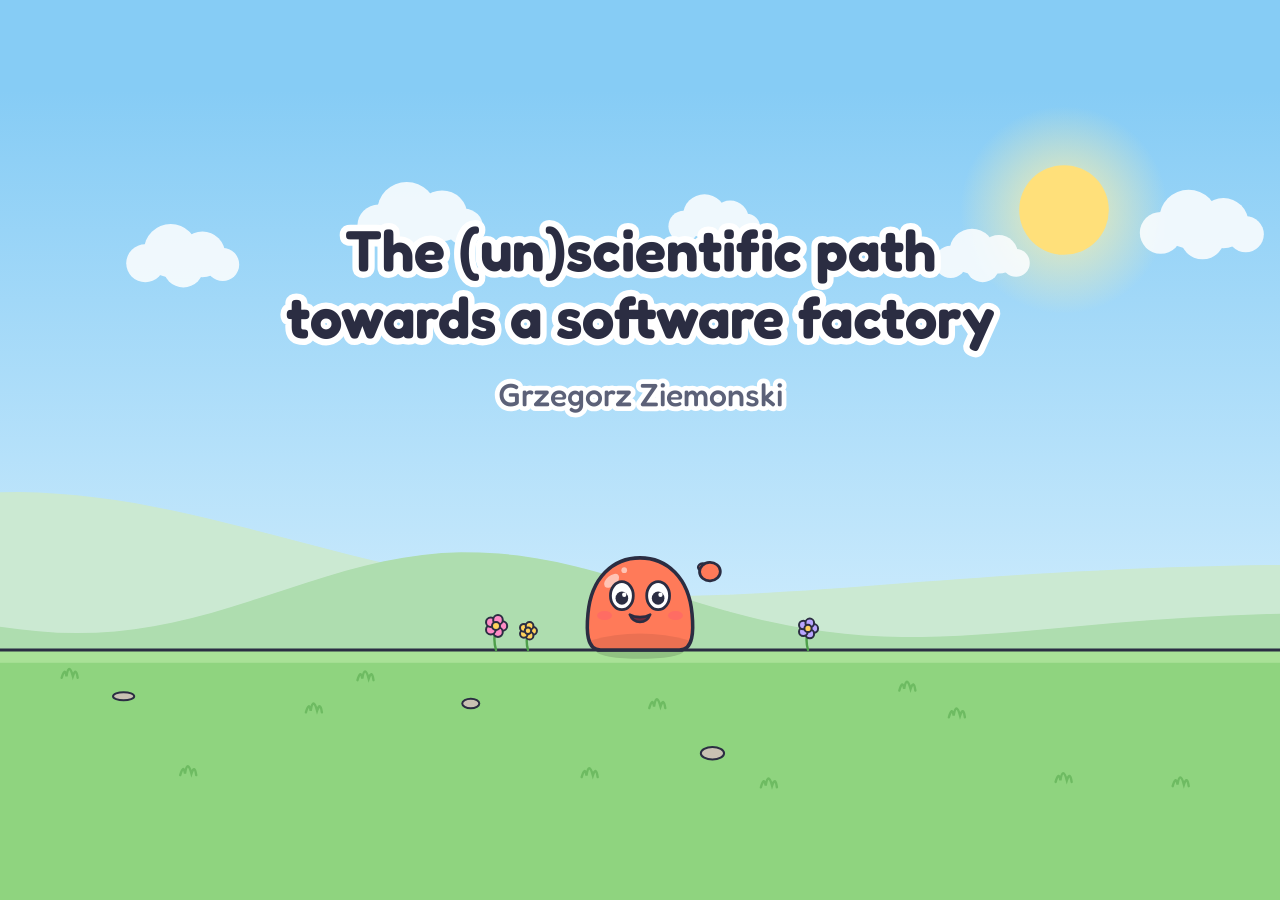
==== commit 229e98a7: "Presentation tweaks" ====
--- a/software-factories/index.html
+++ b/software-factories/index.html
@@ -8,8 +8,8 @@
       rel="icon"
       href="data:image/svg+xml,%3Csvg xmlns='http://www.w3.org/2000/svg' viewBox='-70 -120 140 125'%3E%3Cpath d='M -50 0 C -68 0 -68 -24 -66 -44 C -62 -88 -34 -112 0 -112 C 34 -112 62 -88 66 -44 C 68 -24 68 0 50 0 Z' fill='%23FF7A59' stroke='%232B2D42' stroke-width='6'/%3E%3Ccircle cx='-23' cy='-66' r='14' fill='white'/%3E%3Ccircle cx='23' cy='-66' r='14' fill='white'/%3E%3Ccircle cx='-23' cy='-63' r='7' fill='%232B2D42'/%3E%3Ccircle cx='23' cy='-63' r='7' fill='%232B2D42'/%3E%3C/svg%3E"
     />
-    <script type="module" crossorigin>(function(){let e=document.createElement(`link`).relList;if(e&&e.supports&&e.supports(`modulepreload`))return;for(let e of document.querySelectorAll(`link[rel="modulepreload"]`))n(e);new MutationObserver(e=>{for(let t of e)if(t.type===`childList`)for(let e of t.addedNodes)e.tagName===`LINK`&&e.rel===`modulepreload`&&n(e)}).observe(document,{childList:!0,subtree:!0});function t(e){let t={};return e.integrity&&(t.integrity=e.integrity),e.referrerPolicy&&(t.referrerPolicy=e.referrerPolicy),t.credentials=e.crossOrigin===`use-credentials`?`include`:e.crossOrigin===`anonymous`?`omit`:`same-origin`,t}function n(e){if(e.ep)return;e.ep=!0;let n=t(e);fetch(e.href,n)}})();var e=[`The (un)scientific path`,`towards a software factory`],t={title:e.join(` `),titleLines:e,speaker:`Grzegorz Ziemoński`,qrUrl:`https://goyozi.github.io/software-factories/`,qrLabel:`goyozi.github.io/software-factories`,linkedinUrl:`https://www.linkedin.com/in/grzegorzziemonski/`,linkedinLabel:`linkedin.com/in/grzegorzziemonski`},n={hello:null,kinds:`Software factories`,shared:`Job in → PR out`,dim:`Not dark. Dim.`,scale:`Where are you, really?`,honest:`Me: honest 3`,shortcut:`10 minutes with Claude?`,story:`A colleague's pipeline`,nothing:`…nothing useful`,local:`Start locally`,pickTool:`Pick a tool`,mustHaves:`Must-haves`,line:`Start from what works`,firstRun:`First run`,detective:`Read the trajectories`,knobs:`Four knobs`,secondRun:`Second run`,timesUp:`Finish by hand. Improve next time.`,barometer:`Watch the trend`,goal:`Ticket in. Merge-ready PR out.`,part2:null,notes:`Take notes`,foreman:`Get a foreman agent`,prompts:`AI reviews. You edit.`,patterns:`Lay the patterns`,guardrails:`Deterministic guardrails`,recap:`Recap`,recapTools:`Pick a tool + must-haves`,recapLine:`Plan → implement → review loop → test → PR`,recapKnobs:`Four knobs`,recapTips:`Five practical tips`,thanks:`Thank you!`},r={kinds:[`Chores`,`Migrations`,`Prompt → PR`],darkFactory:[`DARK`,`FACTORY`],dim:`DIM`,shared:[{emoji:`🙈`,text:`hands-off`},{emoji:`🪜`,text:`multi-step`},{emoji:`📋`,text:`job → PR`},{emoji:`🧱`,text:`whole features`}],knock:`knock knock`,scale:[{emoji:`💡`,text:`idea`},{emoji:`🧪`,text:`PoC`},{emoji:`❤️`,text:`I like it`},{emoji:`🚗`,text:`daily driver`},{emoji:`📣`,text:`everyone should`}],claims:[`4!`,`5!`],generate:`✨ Generate factory`,timer:`10:00`,creak:`creak…`,pipeline:[{emoji:`🔍`,text:`find`},{emoji:`🏷️`,text:`triage`},{emoji:`🎫`,text:`ticket`},{emoji:`🔧`,text:`fix`},{emoji:``,text:`PR`}],ranIt:`Ran it?`,deploy:`🚀 Deploy & see!`,locally:`🏠 Try it locally?`,tray:`PRs`,doormat:`localhost`,butHow:`…but how?`,shop:`Tools`,tools:[`Fabro`,`ClankHouse`,`DIY`],secondTalk:`Roland's talk →`,checklist:[{emoji:`🌳`,text:`worktrees`},{emoji:`📈`,text:`live progress`},{emoji:`📜`,text:`logs`},{emoji:`⏪`,text:`rerun a step`},{emoji:`🛑`,text:`cancel`},{emoji:`💰`,text:`costs`}],planTag:`< 100 lines`,stations:{plan:`plan`,implement:`implement`,review:`review`,judge:`judge`,fix:`fix`,test:`app test`,pr:`PR`},run:`RUN`,controls:`FACTORY CONTROLS`,knobs:[{emoji:`📥`,text:`Inputs`},{emoji:`📚`,text:`Context`},{emoji:`💬`,text:`Prompts`},{emoji:`🔀`,text:`Workflow`}],part2:[`Part 2`,`Practical tips`],tip:e=>`Tip ${e}`,notes:[{emoji:`🤔`,text:`expected`},{emoji:`👀`,text:`saw`},{emoji:`🔧`,text:`tweaked`}],later:`later`,wentWrong:`This went wrong!`,prompts:`prompts`,shouting:[`YOU MUST`,`ALWAYS NEVER!!!`],nudge:`nudge`,debt:`debt`,bumpers:[`max 300 lines`,`lint ✓`],recapTips:[{emoji:`📝`,text:`take notes`},{emoji:`👷`,text:`foreman agent`},{emoji:`✋`,text:`human prompts`},{emoji:`🧱`,text:`ready patterns`},{emoji:`🚧`,text:`hard guardrails`}]};function i(e,t){let n=0,r=0,i=null,a=()=>history.replaceState(null,``,`#${n+1}`),o=o=>{i?.kill(),i=null,n=r=Math.max(0,Math.min(t.length-1,o)),e.seek(t[n],!0),a()},s=()=>{if(i)return o(r);n>=t.length-1||(r=n+1,i=e.tweenTo(t[r],{ease:`none`,onComplete:()=>{i=null,n=r,a()}}))},c=()=>o(i?n:n-1),l=()=>{let e=parseInt(location.hash.slice(1),10);return Number.isFinite(e)?e-1:0};window.addEventListener(`keydown`,e=>{if(!(e.metaKey||e.ctrlKey||e.altKey)){switch(e.key){case`ArrowRight`:case`PageDown`:case` `:case`Enter`:s();break;case`ArrowLeft`:case`PageUp`:case`Backspace`:c();break;case`Home`:o(0);break;case`End`:o(t.length-1);break;case`f`:case`F`:document.fullscreenElement?document.exitFullscreen():document.documentElement.requestFullscreen();break;default:return}e.preventDefault()}}),window.addEventListener(`hashchange`,()=>{l()!==n&&o(l())});let u=0,d=()=>{document.body.classList.remove(`idle`),clearTimeout(u),u=window.setTimeout(()=>document.body.classList.add(`idle`),1500)};return window.addEventListener(`mousemove`,d),d(),o(l()),{goto:o,next:s,prev:c,get index(){return n},labels:t}}function a(e){if(e===void 0)throw ReferenceError(`this hasn't been initialised - super() hasn't been called`);return e}function o(e,t){e.prototype=Object.create(t.prototype),e.prototype.constructor=e,e.__proto__=t}var s={autoSleep:120,force3D:`auto`,nullTargetWarn:1,units:{lineHeight:``}},c={duration:.5,overwrite:!1,delay:0},l,u,d,f=1e8,p=1/f,m=Math.PI*2,h=m/4,g=0,_=Math.sqrt,v=Math.cos,y=Math.sin,b=function(e){return typeof e==`string`},x=function(e){return typeof e==`function`},S=function(e){return typeof e==`number`},C=function(e){return e===void 0},w=function(e){return typeof e==`object`},T=function(e){return e!==!1},E=function(){return typeof window<`u`},ee=function(e){return x(e)||b(e)},D=typeof ArrayBuffer==`function`&&ArrayBuffer.isView||function(){},O=Array.isArray,te=/random\([^)]+\)/g,k=/,\s*/g,A=/(?:-?\.?\d|\.)+/gi,ne=/[-+=.]*\d+[.e\-+]*\d*[e\-+]*\d*/g,re=/[-+=.]*\d+[.e-]*\d*[a-z%]*/g,ie=/[-+=.]*\d+\.?\d*(?:e-|e\+)?\d*/gi,ae=/[+-]=-?[.\d]+/,oe=/[^,'"\[\]\s]+/gi,se=/^[+\-=e\s\d]*\d+[.\d]*([a-z]*|%)\s*$/i,j,M,ce,le,ue={},de={},fe,pe=function(e){return(de=Ge(e,ue))&&lr},me=function(e,t){return console.warn(`Invalid property`,e,`set to`,t,`Missing plugin? gsap.registerPlugin()`)},he=function(e,t){return!t&&console.warn(e)},ge=function(e,t){return e&&(ue[e]=t)&&de&&(de[e]=t)||ue},_e=function(){return 0},ve={suppressEvents:!0,isStart:!0,kill:!1},ye={suppressEvents:!0,kill:!1},be={suppressEvents:!0},xe={},Se=[],Ce={},we,Te={},Ee={},De=30,Oe=[],ke=``,Ae=function(e){var t=e[0],n,r;if(w(t)||x(t)||(e=[e]),!(n=(t._gsap||{}).harness)){for(r=Oe.length;r--&&!Oe[r].targetTest(t););n=Oe[r]}for(r=e.length;r--;)e[r]&&(e[r]._gsap||(e[r]._gsap=new yn(e[r],n)))||e.splice(r,1);return e},je=function(e){return e._gsap||Ae(Ot(e))[0]._gsap},Me=function(e,t,n){return(n=e[t])&&x(n)?e[t]():C(n)&&e.getAttribute&&e.getAttribute(t)||n},Ne=function(e,t){return(e=e.split(`,`)).forEach(t)||e},Pe=function(e){return Math.round(e*1e5)/1e5||0},Fe=function(e){return Math.round(e*1e7)/1e7||0},Ie=function(e,t){var n=t.charAt(0),r=parseFloat(t.substr(2));return e=parseFloat(e),n===`+`?e+r:n===`-`?e-r:n===`*`?e*r:e/r},Le=function(e,t){for(var n=t.length,r=0;e.indexOf(t[r])<0&&++r<n;);return r<n},Re=function(){var e=Se.length,t=Se.slice(0),n,r;for(Ce={},Se.length=0,n=0;n<e;n++)r=t[n],r&&r._lazy&&(r.render(r._lazy[0],r._lazy[1],!0)._lazy=0)},ze=function(e){return!!(e._initted||e._startAt||e.add)},Be=function(e,t,n,r){Se.length&&!u&&Re(),e.render(t,n,r||!!(u&&t<0&&ze(e))),Se.length&&!u&&Re()},Ve=function(e){var t=parseFloat(e);return(t||t===0)&&(e+``).match(oe).length<2?t:b(e)?e.trim():e},He=function(e){return e},Ue=function(e,t){for(var n in t)n in e||(e[n]=t[n]);return e},We=function(e){return function(t,n){for(var r in n)r in t||r===`duration`&&e||r===`ease`||(t[r]=n[r])}},Ge=function(e,t){for(var n in t)e[n]=t[n];return e},Ke=function e(t,n){for(var r in n)r!==`__proto__`&&r!==`constructor`&&r!==`prototype`&&(t[r]=w(n[r])?e(t[r]||(t[r]={}),n[r]):n[r]);return t},qe=function(e,t){var n={},r;for(r in e)r in t||(n[r]=e[r]);return n},Je=function(e){var t=e.parent||j,n=e.keyframes?We(O(e.keyframes)):Ue;if(T(e.inherit))for(;t;)n(e,t.vars.defaults),t=t.parent||t._dp;return e},Ye=function(e,t){for(var n=e.length,r=n===t.length;r&&n--&&e[n]===t[n];);return n<0},Xe=function(e,t,n,r,i){n===void 0&&(n=`_first`),r===void 0&&(r=`_last`);var a=e[r],o;if(i)for(o=t[i];a&&a[i]>o;)a=a._prev;return a?(t._next=a._next,a._next=t):(t._next=e[n],e[n]=t),t._next?t._next._prev=t:e[r]=t,t._prev=a,t.parent=t._dp=e,t},Ze=function(e,t,n,r){n===void 0&&(n=`_first`),r===void 0&&(r=`_last`);var i=t._prev,a=t._next;i?i._next=a:e[n]===t&&(e[n]=a),a?a._prev=i:e[r]===t&&(e[r]=i),t._next=t._prev=t.parent=null},Qe=function(e,t){e.parent&&(!t||e.parent.autoRemoveChildren)&&e.parent.remove&&e.parent.remove(e),e._act=0},$e=function(e,t){if(e&&(!t||t._end>e._dur||t._start<0))for(var n=e;n;)n._dirty=1,n=n.parent;return e},et=function(e){for(var t=e.parent;t&&t.parent;)t._dirty=1,t.totalDuration(),t=t.parent;return e},tt=function(e,t,n,r){return e._startAt&&(u?e._startAt.revert(ye):e.vars.immediateRender&&!e.vars.autoRevert||e._startAt.render(t,!0,r))},nt=function e(t){return!t||t._ts&&e(t.parent)},rt=function(e){return e._repeat?it(e._tTime,e=e.duration()+e._rDelay)*e:0},it=function(e,t){var n=Math.floor(e=Fe(e/t));return e&&n===e?n-1:n},at=function(e,t){return(e-t._start)*t._ts+(t._ts>=0?0:t._dirty?t.totalDuration():t._tDur)},ot=function(e){return e._end=Fe(e._start+(e._tDur/Math.abs(e._ts||e._rts||p)||0))},st=function(e,t){var n=e._dp;return n&&n.smoothChildTiming&&e._ts&&(e._start=Fe(n._time-(e._ts>0?t/e._ts:((e._dirty?e.totalDuration():e._tDur)-t)/-e._ts)),ot(e),n._dirty||$e(n,e)),e},ct=function(e,t){var n;if((t._time||!t._dur&&t._initted||t._start<e._time&&(t._dur||!t.add))&&(n=at(e.rawTime(),t),(!t._dur||St(0,t.totalDuration(),n)-t._tTime>p)&&t.render(n,!0)),$e(e,t)._dp&&e._initted&&e._time>=e._dur&&e._ts){if(e._dur<e.duration())for(n=e;n._dp;)n.rawTime()>=0&&n.totalTime(n._tTime),n=n._dp;e._zTime=-p}},lt=function(e,t,n,r){return t.parent&&Qe(t),t._start=Fe((S(n)?n:n||e!==j?yt(e,n,t):e._time)+t._delay),t._end=Fe(t._start+(t.totalDuration()/Math.abs(t.timeScale())||0)),Xe(e,t,`_first`,`_last`,e._sort?`_start`:0),pt(t)||(e._recent=t),r||ct(e,t),e._ts<0&&st(e,e._tTime),e},ut=function(e,t){return(ue.ScrollTrigger||me(`scrollTrigger`,t))&&ue.ScrollTrigger.create(t,e)},dt=function(e,t,n,r,i){if(On(e,t,i),!e._initted)return 1;if(!n&&e._pt&&!u&&(e._dur&&e.vars.lazy!==!1||!e._dur&&e.vars.lazy)&&we!==on.frame)return Se.push(e),e._lazy=[i,r],1},ft=function e(t){var n=t.parent;return n&&n._ts&&n._initted&&!n._lock&&(n.rawTime()<0||e(n))},pt=function(e){var t=e.data;return t===`isFromStart`||t===`isStart`},mt=function(e,t,n,r){var i=e.ratio,a=t<0||!t&&(!e._start&&ft(e)&&(e._initted||!pt(e))||(e._ts<0||e._dp._ts<0)&&!pt(e))?0:1,o=e._rDelay,s=0,c,l,d;if(o&&e._repeat&&(s=St(0,e._tDur,t),l=it(s,o),e._yoyo&&l&1&&(a=1-a),l!==it(e._tTime,o)&&(i=1-a,e.vars.repeatRefresh&&e._initted&&e.invalidate())),a!==i||u||r||e._zTime===p||!t&&e._zTime){if(!e._initted&&dt(e,t,r,n,s))return;for(d=e._zTime,e._zTime=t||(n?p:0),n||=t&&!d,e.ratio=a,e._from&&(a=1-a),e._time=0,e._tTime=s,c=e._pt;c;)c.r(a,c.d),c=c._next;t<0&&tt(e,t,n,!0),e._onUpdate&&!n&&Gt(e,`onUpdate`),s&&e._repeat&&!n&&e.parent&&Gt(e,`onRepeat`),(t>=e._tDur||t<0)&&e.ratio===a&&(a&&Qe(e,1),!n&&!u&&(Gt(e,a?`onComplete`:`onReverseComplete`,!0),e._prom&&e._prom()))}else e._zTime||=t},ht=function(e,t,n){var r;if(n>t)for(r=e._first;r&&r._start<=n;){if(r.data===`isPause`&&r._start>t)return r;r=r._next}else for(r=e._last;r&&r._start>=n;){if(r.data===`isPause`&&r._start<t)return r;r=r._prev}},gt=function(e,t,n,r){var i=e._repeat,a=Fe(t)||0,o=e._tTime/e._tDur;return o&&!r&&(e._time*=a/e._dur),e._dur=a,e._tDur=i?i<0?1e10:Fe(a*(i+1)+e._rDelay*i):a,o>0&&!r&&st(e,e._tTime=e._tDur*o),e.parent&&ot(e),n||$e(e.parent,e),e},_t=function(e){return e instanceof xn?$e(e):gt(e,e._dur)},vt={_start:0,endTime:_e,totalDuration:_e},yt=function e(t,n,r){var i=t.labels,a=t._recent||vt,o=t.duration()>=f?a.endTime(!1):t._dur,s,c,l;return b(n)&&(isNaN(n)||n in i)?(c=n.charAt(0),l=n.substr(-1)===`%`,s=n.indexOf(`=`),c===`<`||c===`>`?(s>=0&&(n=n.replace(/=/,``)),(c===`<`?a._start:a.endTime(a._repeat>=0))+(parseFloat(n.substr(1))||0)*(l?(s<0?a:r).totalDuration()/100:1)):s<0?(n in i||(i[n]=o),i[n]):(c=parseFloat(n.charAt(s-1)+n.substr(s+1)),l&&r&&(c=c/100*(O(r)?r[0]:r).totalDuration()),s>1?e(t,n.substr(0,s-1),r)+c:o+c)):n==null?o:+n},bt=function(e,t,n){var r=S(t[1]),i=(r?2:1)+(e<2?0:1),a=t[i],o,s;if(r&&(a.duration=t[1]),a.parent=n,e){for(o=a,s=n;s&&!(`immediateRender`in o);)o=s.vars.defaults||{},s=T(s.vars.inherit)&&s.parent;a.immediateRender=T(o.immediateRender),e<2?a.runBackwards=1:a.startAt=t[i-1]}return new Fn(t[0],a,t[i+1])},xt=function(e,t){return e||e===0?t(e):t},St=function(e,t,n){return n<e?e:n>t?t:n},Ct=function(e,t){return!b(e)||!(t=se.exec(e))?``:t[1]},wt=function(e,t,n){return xt(n,function(n){return St(e,t,n)})},Tt=[].slice,Et=function(e,t){return e&&w(e)&&`length`in e&&(!t&&!e.length||e.length-1 in e&&w(e[0]))&&!e.nodeType&&e!==M},Dt=function(e,t,n){return n===void 0&&(n=[]),e.forEach(function(e){var r;return b(e)&&!t||Et(e,1)?(r=n).push.apply(r,Ot(e)):n.push(e)})||n},Ot=function(e,t,n){return d&&!t&&d.selector?d.selector(e):b(e)&&!n&&(ce||!sn())?Tt.call((t||le).querySelectorAll(e),0):O(e)?Dt(e,n):Et(e)?Tt.call(e,0):e?[e]:[]},kt=function(e){return e=Ot(e)[0]||he(`Invalid scope`)||{},function(t){var n=e.current||e.nativeElement||e;return Ot(t,n.querySelectorAll?n:n===e?he(`Invalid scope`)||le.createElement(`div`):e)}},At=function(e){return e.sort(function(){return .5-Math.random()})},jt=function(e){if(x(e))return e;var t=w(e)?e:{each:e},n=mn(t.ease),r=t.from||0,i=parseFloat(t.base)||0,a={},o=r>0&&r<1,s=isNaN(r)||o,c=t.axis,l=r,u=r;return b(r)?l=u={center:.5,edges:.5,end:1}[r]||0:!o&&s&&(l=r[0],u=r[1]),function(e,o,d){var p=(d||t).length,m=a[p],h,g,v,y,b,x,S,C,w;if(!m){if(w=t.grid===`auto`?0:(t.grid||[1,f])[1],!w){for(S=-f;S<(S=d[w++].getBoundingClientRect().left)&&w<p;);w<p&&w--}for(m=a[p]=[],h=s?Math.min(w,p)*l-.5:r%w,g=w===f?0:s?p*u/w-.5:r/w|0,S=0,C=f,x=0;x<p;x++)v=x%w-h,y=g-(x/w|0),m[x]=b=c?Math.abs(c===`y`?y:v):_(v*v+y*y),b>S&&(S=b),b<C&&(C=b);r===`random`&&At(m),m.max=S-C,m.min=C,m.v=p=(parseFloat(t.amount)||parseFloat(t.each)*(w>p?p-1:c?c===`y`?p/w:w:Math.max(w,p/w))||0)*(r===`edges`?-1:1),m.b=p<0?i-p:i,m.u=Ct(t.amount||t.each)||0,n=n&&p<0?pn(n):n}return p=(m[e]-m.min)/m.max||0,Fe(m.b+(n?n(p):p)*m.v)+m.u}},Mt=function(e){var t=10**((e+``).split(`.`)[1]||``).length;return function(n){var r=Fe(Math.round(parseFloat(n)/e)*e*t);return(r-r%1)/t+(S(n)?0:Ct(n))}},Nt=function(e,t){var n=O(e),r,i;return!n&&w(e)&&(r=n=e.radius||f,e.values?(e=Ot(e.values),(i=!S(e[0]))&&(r*=r)):e=Mt(e.increment)),xt(t,n?x(e)?function(t){return i=e(t),Math.abs(i-t)<=r?i:t}:function(t){for(var n=parseFloat(i?t.x:t),a=parseFloat(i?t.y:0),o=f,s=0,c=e.length,l,u;c--;)i?(l=e[c].x-n,u=e[c].y-a,l=l*l+u*u):l=Math.abs(e[c]-n),l<o&&(o=l,s=c);return s=!r||o<=r?e[s]:t,i||s===t||S(t)?s:s+Ct(t)}:Mt(e))},Pt=function(e,t,n,r){return xt(O(e)?!t:n===!0?!!(n=0):!r,function(){return O(e)?e[~~(Math.random()*e.length)]:(n||=1e-5)&&(r=n<1?10**((n+``).length-2):1)&&Math.floor(Math.round((e-n/2+Math.random()*(t-e+n*.99))/n)*n*r)/r})},Ft=function(){var e=[...arguments];return function(t){return e.reduce(function(e,t){return t(e)},t)}},It=function(e,t){return function(n){return e(parseFloat(n))+(t||Ct(n))}},Lt=function(e,t,n){return Ht(e,t,0,1,n)},Rt=function(e,t,n){return xt(n,function(n){return e[~~t(n)]})},zt=function e(t,n,r){var i=n-t;return O(t)?Rt(t,e(0,t.length),n):xt(r,function(e){return(i+(e-t)%i)%i+t})},Bt=function e(t,n,r){var i=n-t,a=i*2;return O(t)?Rt(t,e(0,t.length-1),n):xt(r,function(e){return e=(a+(e-t)%a)%a||0,t+(e>i?a-e:e)})},Vt=function(e){return e.replace(te,function(e){var t=e.indexOf(`[`)+1,n=e.substring(t||7,t?e.indexOf(`]`):e.length-1).split(k);return Pt(t?n:+n[0],t?0:+n[1],+n[2]||1e-5)})},Ht=function(e,t,n,r,i){var a=t-e,o=r-n;return xt(i,function(t){return n+((t-e)/a*o||0)})},Ut=function e(t,n,r,i){var a=isNaN(t+n)?0:function(e){return(1-e)*t+e*n};if(!a){var o=b(t),s={},c,l,u,d,f;if(r===!0&&(i=1)&&(r=null),o)t={p:t},n={p:n};else if(O(t)&&!O(n)){for(u=[],d=t.length,f=d-2,l=1;l<d;l++)u.push(e(t[l-1],t[l]));d--,a=function(e){e*=d;var t=Math.min(f,~~e);return u[t](e-t)},r=n}else i||(t=Ge(O(t)?[]:{},t));if(!u){for(c in n)Cn.call(s,t,c,`get`,n[c]);a=function(e){return Wn(e,s)||(o?t.p:t)}}}return xt(r,a)},Wt=function(e,t,n){var r=e.labels,i=f,a,o,s;for(a in r)o=r[a]-t,o<0==!!n&&o&&i>(o=Math.abs(o))&&(s=a,i=o);return s},Gt=function(e,t,n){var r=e.vars,i=r[t],a=d,o=e._ctx,s,c,l;if(i)return s=r[t+`Params`],c=r.callbackScope||e,n&&Se.length&&Re(),o&&(d=o),l=s?i.apply(c,s):i.call(c),d=a,l},Kt=function(e){return Qe(e),e.scrollTrigger&&e.scrollTrigger.kill(!!u),e.progress()<1&&Gt(e,`onInterrupt`),e},qt,Jt=[],Yt=function(e){if(e){if(e=!e.name&&e.default||e,E()||e.headless){var t=e.name,n=x(e),r=t&&!n&&e.init?function(){this._props=[]}:e,i={init:_e,render:Wn,add:Cn,kill:Kn,modifier:Gn,rawVars:0},a={targetTest:0,get:0,getSetter:Bn,aliases:{},register:0};if(sn(),e!==r){if(Te[t])return;Ue(r,Ue(qe(e,i),a)),Ge(r.prototype,Ge(i,qe(e,a))),Te[r.prop=t]=r,e.targetTest&&(Oe.push(r),xe[t]=1),t=(t===`css`?`CSS`:t.charAt(0).toUpperCase()+t.substr(1))+`Plugin`}ge(t,r),e.register&&e.register(lr,r,Yn)}else Jt.push(e)}},N=255,Xt={aqua:[0,N,N],lime:[0,N,0],silver:[192,192,192],black:[0,0,0],maroon:[128,0,0],teal:[0,128,128],blue:[0,0,N],navy:[0,0,128],white:[N,N,N],olive:[128,128,0],yellow:[N,N,0],orange:[N,165,0],gray:[128,128,128],purple:[128,0,128],green:[0,128,0],red:[N,0,0],pink:[N,192,203],cyan:[0,N,N],transparent:[N,N,N,0]},Zt=function(e,t,n){return e+=e<0?1:e>1?-1:0,(e*6<1?t+(n-t)*e*6:e<.5?n:e*3<2?t+(n-t)*(2/3-e)*6:t)*N+.5|0},Qt=function(e,t,n){var r=e?S(e)?[e>>16,e>>8&N,e&N]:0:Xt.black,i,a,o,s,c,l,u,d,f,p;if(!r){if(e.substr(-1)===`,`&&(e=e.substr(0,e.length-1)),Xt[e])r=Xt[e];else if(e.charAt(0)===`#`){if(e.length<6&&(i=e.charAt(1),a=e.charAt(2),o=e.charAt(3),e=`#`+i+i+a+a+o+o+(e.length===5?e.charAt(4)+e.charAt(4):``)),e.length===9)return r=parseInt(e.substr(1,6),16),[r>>16,r>>8&N,r&N,parseInt(e.substr(7),16)/255];e=parseInt(e.substr(1),16),r=[e>>16,e>>8&N,e&N]}else if(e.substr(0,3)===`hsl`){if(r=p=e.match(A),!t)s=r[0]%360/360,c=r[1]/100,l=r[2]/100,a=l<=.5?l*(c+1):l+c-l*c,i=l*2-a,r.length>3&&(r[3]*=1),r[0]=Zt(s+1/3,i,a),r[1]=Zt(s,i,a),r[2]=Zt(s-1/3,i,a);else if(~e.indexOf(`=`))return r=e.match(ne),n&&r.length<4&&(r[3]=1),r}else r=e.match(A)||Xt.transparent;r=r.map(Number)}return t&&!p&&(i=r[0]/N,a=r[1]/N,o=r[2]/N,u=Math.max(i,a,o),d=Math.min(i,a,o),l=(u+d)/2,u===d?s=c=0:(f=u-d,c=l>.5?f/(2-u-d):f/(u+d),s=u===i?(a-o)/f+(a<o?6:0):u===a?(o-i)/f+2:(i-a)/f+4,s*=60),r[0]=~~(s+.5),r[1]=~~(c*100+.5),r[2]=~~(l*100+.5)),n&&r.length<4&&(r[3]=1),r},$t=function(e){var t=[],n=[],r=-1;return e.split(tn).forEach(function(e){var i=e.match(re)||[];t.push.apply(t,i),n.push(r+=i.length+1)}),t.c=n,t},en=function(e,t,n){var r=``,i=(e+r).match(tn),a=t?`hsla(`:`rgba(`,o=0,s,c,l,u;if(!i)return e;if(i=i.map(function(e){return(e=Qt(e,t,1))&&a+(t?e[0]+`,`+e[1]+`%,`+e[2]+`%,`+e[3]:e.join(`,`))+`)`}),n&&(l=$t(e),s=n.c,s.join(r)!==l.c.join(r)))for(c=e.replace(tn,`1`).split(re),u=c.length-1;o<u;o++)r+=c[o]+(~s.indexOf(o)?i.shift()||a+`0,0,0,0)`:(l.length?l:i.length?i:n).shift());if(!c)for(c=e.split(tn),u=c.length-1;o<u;o++)r+=c[o]+i[o];return r+c[u]},tn=function(){var e=`(?:\\b(?:(?:rgb|rgba|hsl|hsla)\\(.+?\\))|\\B#(?:[0-9a-f]{3,4}){1,2}\\b`,t;for(t in Xt)e+=`|`+t+`\\b`;return RegExp(e+`)`,`gi`)}(),nn=/hsl[a]?\(/,rn=function(e){var t=e.join(` `),n;if(tn.lastIndex=0,tn.test(t))return n=nn.test(t),e[1]=en(e[1],n),e[0]=en(e[0],n,$t(e[1])),!0},an,on=function(){var e=Date.now,t=500,n=33,r=e(),i=r,a=1e3/240,o=a,s=[],c,l,u,d,f,p,m=function u(m){var h=e()-i,g=m===!0,_,v,y,b;if((h>t||h<0)&&(r+=h-n),i+=h,y=i-r,_=y-o,(_>0||g)&&(b=++d.frame,f=y-d.time*1e3,d.time=y/=1e3,o+=_+(_>=a?4:a-_),v=1),g||(c=l(u)),v)for(p=0;p<s.length;p++)s[p](y,f,b,m)};return d={time:0,frame:0,tick:function(){m(!0)},deltaRatio:function(e){return f/(1e3/(e||60))},wake:function(){fe&&(!ce&&E()&&(M=ce=window,le=M.document||{},ue.gsap=lr,(M.gsapVersions||(M.gsapVersions=[])).push(lr.version),pe(de||M.GreenSockGlobals||!M.gsap&&M||{}),Jt.forEach(Yt)),u=typeof requestAnimationFrame<`u`&&requestAnimationFrame,c&&d.sleep(),l=u||function(e){return setTimeout(e,o-d.time*1e3+1|0)},an=1,m(2))},sleep:function(){(u?cancelAnimationFrame:clearTimeout)(c),an=0,l=_e},lagSmoothing:function(e,r){t=e||1/0,n=Math.min(r||33,t)},fps:function(e){a=1e3/(e||240),o=d.time*1e3+a},add:function(e,t,n){var r=t?function(t,n,i,a){e(t,n,i,a),d.remove(r)}:e;return d.remove(e),s[n?`unshift`:`push`](r),sn(),r},remove:function(e,t){~(t=s.indexOf(e))&&s.splice(t,1)&&p>=t&&p--},_listeners:s},d}(),sn=function(){return!an&&on.wake()},P={},cn=/^[\d.\-M][\d.\-,\s]/,ln=/["']/g,un=function(e){for(var t={},n=e.substr(1,e.length-3).split(`:`),r=n[0],i=1,a=n.length,o,s,c;i<a;i++)s=n[i],o=i===a-1?s.length:s.lastIndexOf(`,`),c=s.substr(0,o),t[r]=isNaN(c)?c.replace(ln,``).trim():+c,r=s.substr(o+1).trim();return t},dn=function(e){var t=e.indexOf(`(`)+1,n=e.indexOf(`)`),r=e.indexOf(`(`,t);return e.substring(t,~r&&r<n?e.indexOf(`)`,n+1):n)},fn=function(e){var t=(e+``).split(`(`),n=P[t[0]];return n&&t.length>1&&n.config?n.config.apply(null,~e.indexOf(`{`)?[un(t[1])]:dn(e).split(`,`).map(Ve)):P._CE&&cn.test(e)?P._CE(``,e):n},pn=function(e){return function(t){return 1-e(1-t)}},mn=function(e,t){return e&&(x(e)?e:P[e]||fn(e))||t},hn=function(e,t,n,r){n===void 0&&(n=function(e){return 1-t(1-e)}),r===void 0&&(r=function(e){return e<.5?t(e*2)/2:1-t((1-e)*2)/2});var i={easeIn:t,easeOut:n,easeInOut:r},a;return Ne(e,function(e){for(var t in P[e]=ue[e]=i,P[a=e.toLowerCase()]=n,i)P[a+(t===`easeIn`?`.in`:t===`easeOut`?`.out`:`.inOut`)]=P[e+`.`+t]=i[t]}),i},gn=function(e){return function(t){return t<.5?(1-e(1-t*2))/2:.5+e((t-.5)*2)/2}},_n=function e(t,n,r){var i=n>=1?n:1,a=(r||(t?.3:.45))/(n<1?n:1),o=a/m*(Math.asin(1/i)||0),s=function(e){return e===1?1:i*2**(-10*e)*y((e-o)*a)+1},c=t===`out`?s:t===`in`?function(e){return 1-s(1-e)}:gn(s);return a=m/a,c.config=function(n,r){return e(t,n,r)},c},vn=function e(t,n){n===void 0&&(n=1.70158);var r=function(e){return e?--e*e*((n+1)*e+n)+1:0},i=t===`out`?r:t===`in`?function(e){return 1-r(1-e)}:gn(r);return i.config=function(n){return e(t,n)},i};Ne(`Linear,Quad,Cubic,Quart,Quint,Strong`,function(e,t){var n=t<5?t+1:t;hn(e+`,Power`+(n-1),t?function(e){return e**+n}:function(e){return e},function(e){return 1-(1-e)**n},function(e){return e<.5?(e*2)**n/2:1-((1-e)*2)**n/2})}),P.Linear.easeNone=P.none=P.Linear.easeIn,hn(`Elastic`,_n(`in`),_n(`out`),_n()),(function(e,t){var n=1/t,r=2*n,i=2.5*n,a=function(a){return a<n?e*a*a:a<r?e*(a-1.5/t)**2+.75:a<i?e*(a-=2.25/t)*a+.9375:e*(a-2.625/t)**2+.984375};hn(`Bounce`,function(e){return 1-a(1-e)},a)})(7.5625,2.75),hn(`Expo`,function(e){return 2**(10*(e-1))*e+e*e*e*e*e*e*(1-e)}),hn(`Circ`,function(e){return-(_(1-e*e)-1)}),hn(`Sine`,function(e){return e===1?1:-v(e*h)+1}),hn(`Back`,vn(`in`),vn(`out`),vn()),P.SteppedEase=P.steps=ue.SteppedEase={config:function(e,t){e===void 0&&(e=1);var n=1/e,r=e+ +!t,i=+!!t,a=1-p;return function(e){return((r*St(0,a,e)|0)+i)*n}}},c.ease=P[`quad.out`],Ne(`onComplete,onUpdate,onStart,onRepeat,onReverseComplete,onInterrupt`,function(e){return ke+=e+`,`+e+`Params,`});var yn=function(e,t){this.id=g++,e._gsap=this,this.target=e,this.harness=t,this.get=t?t.get:Me,this.set=t?t.getSetter:Bn},bn=function(){function e(e){this.vars=e,this._delay=+e.delay||0,(this._repeat=e.repeat===1/0?-2:e.repeat||0)&&(this._rDelay=e.repeatDelay||0,this._yoyo=!!e.yoyo||!!e.yoyoEase),this._ts=1,gt(this,+e.duration,1,1),this.data=e.data,d&&(this._ctx=d,d.data.push(this)),an||on.wake()}var t=e.prototype;return t.delay=function(e){return e||e===0?(this.parent&&this.parent.smoothChildTiming&&this.startTime(this._start+e-this._delay),this._delay=e,this):this._delay},t.duration=function(e){return arguments.length?this.totalDuration(this._repeat>0?e+(e+this._rDelay)*this._repeat:e):this.totalDuration()&&this._dur},t.totalDuration=function(e){return arguments.length?(this._dirty=0,gt(this,this._repeat<0?e:(e-this._repeat*this._rDelay)/(this._repeat+1))):this._tDur},t.totalTime=function(e,t){if(sn(),!arguments.length)return this._tTime;var n=this._dp;if(n&&n.smoothChildTiming&&this._ts){for(st(this,e),!n._dp||n.parent||ct(n,this);n&&n.parent;)n.parent._time!==n._start+(n._ts>=0?n._tTime/n._ts:(n.totalDuration()-n._tTime)/-n._ts)&&n.totalTime(n._tTime,!0),n=n.parent;!this.parent&&this._dp.autoRemoveChildren&&(this._ts>0&&e<this._tDur||this._ts<0&&e>0||!this._tDur&&!e)&&lt(this._dp,this,this._start-this._delay)}return(this._tTime!==e||!this._dur&&!t||this._initted&&Math.abs(this._zTime)===p||!this._initted&&this._dur&&e||!e&&!this._initted&&(this.add||this._ptLookup))&&(this._ts||(this._pTime=e),Be(this,e,t)),this},t.time=function(e,t){return arguments.length?this.totalTime(Math.min(this.totalDuration(),e+rt(this))%(this._dur+this._rDelay)||(e?this._dur:0),t):this._time},t.totalProgress=function(e,t){return arguments.length?this.totalTime(this.totalDuration()*e,t):this.totalDuration()?Math.min(1,this._tTime/this._tDur):this.rawTime()>=0&&this._initted?1:0},t.progress=function(e,t){return arguments.length?this.totalTime(this.duration()*(this._yoyo&&!(this.iteration()&1)?1-e:e)+rt(this),t):this.duration()?Math.min(1,this._time/this._dur):+(this.rawTime()>0)},t.iteration=function(e,t){var n=this.duration()+this._rDelay;return arguments.length?this.totalTime(this._time+(e-1)*n,t):this._repeat?it(this._tTime,n)+1:1},t.timeScale=function(e,t){if(!arguments.length)return this._rts===-p?0:this._rts;if(this._rts===e)return this;var n=this.parent&&this._ts?at(this.parent._time,this):this._tTime;return this._rts=+e||0,this._ts=this._ps||e===-p?0:this._rts,this.totalTime(St(-Math.abs(this._delay),this.totalDuration(),n),t!==!1),ot(this),et(this)},t.paused=function(e){return arguments.length?(this._ps!==e&&(this._ps=e,e?(this._pTime=this._tTime||Math.max(-this._delay,this.rawTime()),this._ts=this._act=0):(sn(),this._ts=this._rts,this.totalTime(this.parent&&!this.parent.smoothChildTiming?this.rawTime():this._tTime||this._pTime,this.progress()===1&&Math.abs(this._zTime)!==p&&(this._tTime-=p)))),this):this._ps},t.startTime=function(e){if(arguments.length){this._start=Fe(e);var t=this.parent||this._dp;return t&&(t._sort||!this.parent)&&lt(t,this,this._start-this._delay),this}return this._start},t.endTime=function(e){return this._start+(T(e)?this.totalDuration():this.duration())/Math.abs(this._ts||1)},t.rawTime=function(e){var t=this.parent||this._dp;return t?e&&(!this._ts||this._repeat&&this._time&&this.totalProgress()<1)?this._tTime%(this._dur+this._rDelay):this._ts?at(t.rawTime(e),this):this._tTime:this._tTime},t.revert=function(e){e===void 0&&(e=be);var t=u;return u=e,ze(this)&&(this.timeline&&this.timeline.revert(e),this.totalTime(-.01,e.suppressEvents)),this.data!==`nested`&&e.kill!==!1&&this.kill(),u=t,this},t.globalTime=function(e){for(var t=this,n=arguments.length?e:t.rawTime();t;)n=t._start+n/(Math.abs(t._ts)||1),t=t._dp;return!this.parent&&this._sat?this._sat.globalTime(e):n},t.repeat=function(e){return arguments.length?(this._repeat=e===1/0?-2:e,_t(this)):this._repeat===-2?1/0:this._repeat},t.repeatDelay=function(e){if(arguments.length){var t=this._time;return this._rDelay=e,_t(this),t?this.time(t):this}return this._rDelay},t.yoyo=function(e){return arguments.length?(this._yoyo=e,this):this._yoyo},t.seek=function(e,t){return this.totalTime(yt(this,e),T(t))},t.restart=function(e,t){return this.play().totalTime(e?-this._delay:0,T(t)),this._dur||(this._zTime=-p),this},t.play=function(e,t){return e!=null&&this.seek(e,t),this.reversed(!1).paused(!1)},t.reverse=function(e,t){return e!=null&&this.seek(e||this.totalDuration(),t),this.reversed(!0).paused(!1)},t.pause=function(e,t){return e!=null&&this.seek(e,t),this.paused(!0)},t.resume=function(){return this.paused(!1)},t.reversed=function(e){return arguments.length?(!!e!==this.reversed()&&this.timeScale(-this._rts||(e?-p:0)),this):this._rts<0},t.invalidate=function(){return this._initted=this._act=0,this._zTime=-p,this},t.isActive=function(){var e=this.parent||this._dp,t=this._start,n;return!!(!e||this._ts&&this._initted&&e.isActive()&&(n=e.rawTime(!0))>=t&&n<this.endTime(!0)-p)},t.eventCallback=function(e,t,n){var r=this.vars;return arguments.length>1?(t?(r[e]=t,n&&(r[e+`Params`]=n),e===`onUpdate`&&(this._onUpdate=t)):delete r[e],this):r[e]},t.then=function(e){var t=this,n=t._prom;return new Promise(function(r){var i=x(e)?e:He,a=function(){var e=t.then;t.then=null,n&&n(),x(i)&&(i=i(t))&&(i.then||i===t)&&(t.then=e),r(i),t.then=e};t._initted&&t.totalProgress()===1&&t._ts>=0||!t._tTime&&t._ts<0?a():t._prom=a})},t.kill=function(){Kt(this)},e}();Ue(bn.prototype,{_time:0,_start:0,_end:0,_tTime:0,_tDur:0,_dirty:0,_repeat:0,_yoyo:!1,parent:null,_initted:!1,_rDelay:0,_ts:1,_dp:0,ratio:0,_zTime:-p,_prom:0,_ps:!1,_rts:1});var xn=function(e){o(t,e);function t(t,n){var r;return t===void 0&&(t={}),r=e.call(this,t)||this,r.labels={},r.smoothChildTiming=!!t.smoothChildTiming,r.autoRemoveChildren=!!t.autoRemoveChildren,r._sort=T(t.sortChildren),j&&lt(t.parent||j,a(r),n),t.reversed&&r.reverse(),t.paused&&r.paused(!0),t.scrollTrigger&&ut(a(r),t.scrollTrigger),r}var n=t.prototype;return n.to=function(e,t,n){return bt(0,arguments,this),this},n.from=function(e,t,n){return bt(1,arguments,this),this},n.fromTo=function(e,t,n,r){return bt(2,arguments,this),this},n.set=function(e,t,n){return t.duration=0,t.parent=this,Je(t).repeatDelay||(t.repeat=0),t.immediateRender=!!t.immediateRender,new Fn(e,t,yt(this,n),1),this},n.call=function(e,t,n){return lt(this,Fn.delayedCall(0,e,t),n)},n.staggerTo=function(e,t,n,r,i,a,o){return n.duration=t,n.stagger=n.stagger||r,n.onComplete=a,n.onCompleteParams=o,n.parent=this,new Fn(e,n,yt(this,i)),this},n.staggerFrom=function(e,t,n,r,i,a,o){return n.runBackwards=1,Je(n).immediateRender=T(n.immediateRender),this.staggerTo(e,t,n,r,i,a,o)},n.staggerFromTo=function(e,t,n,r,i,a,o,s){return r.startAt=n,Je(r).immediateRender=T(r.immediateRender),this.staggerTo(e,t,r,i,a,o,s)},n.render=function(e,t,n){var r=this._time,i=this._dirty?this.totalDuration():this._tDur,a=this._dur,o=e<=0?0:Fe(e),s=this._zTime<0!=e<0&&(this._initted||!a),c,l,d,f,m,h,g,_,v,y,b,x;if(this!==j&&o>i&&e>=0&&(o=i),o!==this._tTime||n||s){if(r!==this._time&&a&&(o+=this._time-r,e+=this._time-r),c=o,v=this._start,_=this._ts,h=!_,s&&(a||(r=this._zTime),(e||!t)&&(this._zTime=e)),this._repeat){if(b=this._yoyo,m=a+this._rDelay,this._repeat<-1&&e<0)return this.totalTime(m*100+e,t,n);if(c=Fe(o%m),o===i?(f=this._repeat,c=a):(y=Fe(o/m),f=~~y,f&&f===y&&(c=a,f--),c>a&&(c=a)),y=it(this._tTime,m),!r&&this._tTime&&y!==f&&this._tTime-y*m-this._dur<=0&&(y=f),b&&f&1&&(c=a-c,x=1),f!==y&&!this._lock){var S=b&&y&1,C=S===(b&&f&1);if(f<y&&(S=!S),r=S?0:o%a?a:o,this._lock=1,this.render(r||(x?0:Fe(f*m)),t,!a)._lock=0,this._tTime=o,!t&&this.parent&&Gt(this,`onRepeat`),this.vars.repeatRefresh&&!x&&(this.invalidate()._lock=1,y=f),r&&r!==this._time||h!==!this._ts||this.vars.onRepeat&&!this.parent&&!this._act||(a=this._dur,i=this._tDur,C&&(this._lock=2,r=S?a:-1e-4,this.render(r,!0),this.vars.repeatRefresh&&!x&&this.invalidate()),this._lock=0,!this._ts&&!h))return this}}if(this._hasPause&&!this._forcing&&this._lock<2&&(g=ht(this,Fe(r),Fe(c)),g&&(o-=c-(c=g._start))),this._tTime=o,this._time=c,this._act=!!_,this._initted||(this._onUpdate=this.vars.onUpdate,this._initted=1,this._zTime=e,r=0),!r&&o&&a&&!t&&!y&&(Gt(this,`onStart`),this._tTime!==o))return this;if(c>=r&&e>=0)for(l=this._first;l;){if(d=l._next,(l._act||c>=l._start)&&l._ts&&g!==l){if(l.parent!==this)return this.render(e,t,n);if(l.render(l._ts>0?(c-l._start)*l._ts:(l._dirty?l.totalDuration():l._tDur)+(c-l._start)*l._ts,t,n),c!==this._time||!this._ts&&!h){g=0,d&&(o+=this._zTime=-p);break}}l=d}else{l=this._last;for(var w=e<0?e:c;l;){if(d=l._prev,(l._act||w<=l._end)&&l._ts&&g!==l){if(l.parent!==this)return this.render(e,t,n);if(l.render(l._ts>0?(w-l._start)*l._ts:(l._dirty?l.totalDuration():l._tDur)+(w-l._start)*l._ts,t,n||u&&ze(l)),c!==this._time||!this._ts&&!h){g=0,d&&(o+=this._zTime=w?-p:p);break}}l=d}}if(g&&!t&&(this.pause(),g.render(c>=r?0:-p)._zTime=c>=r?1:-1,this._ts))return this._start=v,ot(this),this.render(e,t,n);this._onUpdate&&!t&&Gt(this,`onUpdate`,!0),(o===i&&this._tTime>=this.totalDuration()||!o&&r)&&(v===this._start||Math.abs(_)!==Math.abs(this._ts))&&(this._lock||((e||!a)&&(o===i&&this._ts>0||!o&&this._ts<0)&&Qe(this,1),!t&&!(e<0&&!r)&&(o||r||!i)&&(Gt(this,o===i&&e>=0?`onComplete`:`onReverseComplete`,!0),this._prom&&!(o<i&&this.timeScale()>0)&&this._prom())))}return this},n.add=function(e,t){var n=this;if(S(t)||(t=yt(this,t,e)),!(e instanceof bn)){if(O(e))return e.forEach(function(e){return n.add(e,t)}),this;if(b(e))return this.addLabel(e,t);if(x(e))e=Fn.delayedCall(0,e);else return this}return this===e?this:lt(this,e,t)},n.getChildren=function(e,t,n,r){e===void 0&&(e=!0),t===void 0&&(t=!0),n===void 0&&(n=!0),r===void 0&&(r=-f);for(var i=[],a=this._first;a;)a._start>=r&&(a instanceof Fn?t&&i.push(a):(n&&i.push(a),e&&i.push.apply(i,a.getChildren(!0,t,n)))),a=a._next;return i},n.getById=function(e){for(var t=this.getChildren(1,1,1),n=t.length;n--;)if(t[n].vars.id===e)return t[n]},n.remove=function(e){return b(e)?this.removeLabel(e):x(e)?this.killTweensOf(e):(e.parent===this&&Ze(this,e),e===this._recent&&(this._recent=this._last),$e(this))},n.totalTime=function(t,n){return arguments.length?(this._forcing=1,!this._dp&&this._ts&&(this._start=Fe(on.time-(this._ts>0?t/this._ts:(this.totalDuration()-t)/-this._ts))),e.prototype.totalTime.call(this,t,n),this._forcing=0,this):this._tTime},n.addLabel=function(e,t){return this.labels[e]=yt(this,t),this},n.removeLabel=function(e){return delete this.labels[e],this},n.addPause=function(e,t,n){var r=Fn.delayedCall(0,t||_e,n);return r.data=`isPause`,this._hasPause=1,lt(this,r,yt(this,e))},n.removePause=function(e){var t=this._first;for(e=yt(this,e);t;)t._start===e&&t.data===`isPause`&&Qe(t),t=t._next},n.killTweensOf=function(e,t,n){for(var r=this.getTweensOf(e,n),i=r.length;i--;)En!==r[i]&&r[i].kill(e,t);return this},n.getTweensOf=function(e,t){for(var n=[],r=Ot(e),i=this._first,a=S(t),o;i;)i instanceof Fn?Le(i._targets,r)&&(a?(!En||i._initted&&i._ts)&&i.globalTime(0)<=t&&i.globalTime(i.totalDuration())>t:!t||i.isActive())&&n.push(i):(o=i.getTweensOf(r,t)).length&&n.push.apply(n,o),i=i._next;return n},n.tweenTo=function(e,t){t||={};var n=this,r=yt(n,e),i=t,a=i.startAt,o=i.onStart,s=i.onStartParams,c=i.immediateRender,l,u=Fn.to(n,Ue({ease:t.ease||`none`,lazy:!1,immediateRender:!1,time:r,overwrite:`auto`,duration:t.duration||Math.abs((r-(a&&`time`in a?a.time:n._time))/n.timeScale())||p,onStart:function(){if(n.pause(),!l){var e=t.duration||Math.abs((r-(a&&`time`in a?a.time:n._time))/n.timeScale());u._dur!==e&&gt(u,e,0,1).render(u._time,!0,!0),l=1}o&&o.apply(u,s||[])}},t));return c?u.render(0):u},n.tweenFromTo=function(e,t,n){return this.tweenTo(t,Ue({startAt:{time:yt(this,e)}},n))},n.recent=function(){return this._recent},n.nextLabel=function(e){return e===void 0&&(e=this._time),Wt(this,yt(this,e))},n.previousLabel=function(e){return e===void 0&&(e=this._time),Wt(this,yt(this,e),1)},n.currentLabel=function(e){return arguments.length?this.seek(e,!0):this.previousLabel(this._time+p)},n.shiftChildren=function(e,t,n){n===void 0&&(n=0);var r=this._first,i=this.labels,a;for(e=Fe(e);r;)r._start>=n&&(r._start+=e,r._end+=e),r=r._next;if(t)for(a in i)i[a]>=n&&(i[a]+=e);return $e(this)},n.invalidate=function(t){var n=this._first;for(this._lock=0;n;)n.invalidate(t),n=n._next;return e.prototype.invalidate.call(this,t)},n.clear=function(e){e===void 0&&(e=!0);for(var t=this._first,n;t;)n=t._next,this.remove(t),t=n;return this._dp&&(this._time=this._tTime=this._pTime=0),e&&(this.labels={}),$e(this)},n.totalDuration=function(e){var t=0,n=this,r=n._last,i=f,a,o,s;if(arguments.length)return n.timeScale((n._repeat<0?n.duration():n.totalDuration())/(n.reversed()?-e:e));if(n._dirty){for(s=n.parent;r;)a=r._prev,r._dirty&&r.totalDuration(),o=r._start,o>i&&n._sort&&r._ts&&!n._lock?(n._lock=1,lt(n,r,o-r._delay,1)._lock=0):i=o,o<0&&r._ts&&(t-=o,(!s&&!n._dp||s&&s.smoothChildTiming)&&(n._start+=Fe(o/n._ts),n._time-=o,n._tTime-=o),n.shiftChildren(-o,!1,-1/0),i=0),r._end>t&&r._ts&&(t=r._end),r=a;gt(n,n===j&&n._time>t?n._time:t,1,1),n._dirty=0}return n._tDur},t.updateRoot=function(e){if(j._ts&&(Be(j,at(e,j)),we=on.frame),on.frame>=De){De+=s.autoSleep||120;var t=j._first;if((!t||!t._ts)&&s.autoSleep&&on._listeners.length<2){for(;t&&!t._ts;)t=t._next;t||on.sleep()}}},t}(bn);Ue(xn.prototype,{_lock:0,_hasPause:0,_forcing:0});var Sn=function(e,t,n,r,i,a,o){var s=new Yn(this._pt,e,t,0,1,Un,null,i),c=0,l=0,u,d,f,p,m,h,g,_;for(s.b=n,s.e=r,n+=``,r+=``,(g=~r.indexOf(`random(`))&&(r=Vt(r)),a&&(_=[n,r],a(_,e,t),n=_[0],r=_[1]),d=n.match(ie)||[];u=ie.exec(r);)p=u[0],m=r.substring(c,u.index),f?f=(f+1)%5:m.substr(-5)===`rgba(`&&(f=1),p!==d[l++]&&(h=parseFloat(d[l-1])||0,s._pt={_next:s._pt,p:m||l===1?m:`,`,s:h,c:p.charAt(1)===`=`?Ie(h,p)-h:parseFloat(p)-h,m:f&&f<4?Math.round:0},c=ie.lastIndex);return s.c=c<r.length?r.substring(c,r.length):``,s.fp=o,(ae.test(r)||g)&&(s.e=0),this._pt=s,s},Cn=function(e,t,n,r,i,a,o,c,l,u){x(r)&&(r=r(i||0,e,a));var d=e[t],f=n===`get`?x(d)?l?e[t.indexOf(`set`)||!x(e[`get`+t.substr(3)])?t:`get`+t.substr(3)](l):e[t]():d:n,p=x(d)?l?Rn:Ln:In,m;if(b(r)&&(~r.indexOf(`random(`)&&(r=Vt(r)),r.charAt(1)===`=`&&(m=Ie(f,r)+(Ct(f)||0),(m||m===0)&&(r=m))),!u||f!==r||Dn)return!isNaN(f*r)&&r!==``?(m=new Yn(this._pt,e,t,+f||0,r-(f||0),typeof d==`boolean`?Hn:Vn,0,p),l&&(m.fp=l),o&&m.modifier(o,this,e),this._pt=m):(!d&&!(t in e)&&me(t,r),Sn.call(this,e,t,f,r,p,c||s.stringFilter,l))},wn=function(e,t,n,r,i){if(x(e)&&(e=Mn(e,i,t,n,r)),!w(e)||e.style&&e.nodeType||O(e)||D(e))return b(e)?Mn(e,i,t,n,r):e;var a={},o;for(o in e)a[o]=Mn(e[o],i,t,n,r);return a},Tn=function(e,t,n,r,i,a){var o,s,c,l;if(Te[e]&&(o=new Te[e]).init(i,o.rawVars?t[e]:wn(t[e],r,i,a,n),n,r,a)!==!1&&(n._pt=s=new Yn(n._pt,i,e,0,1,o.render,o,0,o.priority),n!==qt))for(c=n._ptLookup[n._targets.indexOf(i)],l=o._props.length;l--;)c[o._props[l]]=s;return o},En,Dn,On=function e(t,n,r){var i=t.vars,a=i.ease,o=i.startAt,s=i.immediateRender,d=i.lazy,m=i.onUpdate,h=i.runBackwards,g=i.yoyoEase,_=i.keyframes,v=i.autoRevert,y=t._dur,b=t._startAt,x=t._targets,S=t.parent,C=S&&S.data===`nested`?S.vars.targets:x,w=t._overwrite===`auto`&&!l,E=t.timeline,ee=i.easeReverse||g,D,O,te,k,A,ne,re,ie,ae,oe,se,M,ce;if(E&&(!_||!a)&&(a=`none`),t._ease=mn(a,c.ease),t._rEase=ee&&(mn(ee)||t._ease),t._from=!E&&!!i.runBackwards,t._from&&(t.ratio=1),!E||_&&!i.stagger){if(ie=x[0]?je(x[0]).harness:0,M=ie&&i[ie.prop],D=qe(i,xe),b&&(b._zTime<0&&b.progress(1),n<0&&h&&s&&!v?b.render(-1,!0):b.revert(h&&y?ye:ve),b._lazy=0),o){if(Qe(t._startAt=Fn.set(x,Ue({data:`isStart`,overwrite:!1,parent:S,immediateRender:!0,lazy:!b&&T(d),startAt:null,delay:0,onUpdate:m&&function(){return Gt(t,`onUpdate`)},stagger:0},o))),t._startAt._dp=0,t._startAt._sat=t,n<0&&(u||!s&&!v)&&t._startAt.revert(ye),s&&y&&n<=0&&r<=0){n&&(t._zTime=n);return}}else if(h&&y&&!b){if(n&&(s=!1),te=Ue({overwrite:!1,data:`isFromStart`,lazy:s&&!b&&T(d),immediateRender:s,stagger:0,parent:S},D),M&&(te[ie.prop]=M),Qe(t._startAt=Fn.set(x,te)),t._startAt._dp=0,t._startAt._sat=t,n<0&&(u?t._startAt.revert(ye):t._startAt.render(-1,!0)),t._zTime=n,!s)e(t._startAt,p,p);else if(!n)return}for(t._pt=t._ptCache=0,d=y&&T(d)||d&&!y,O=0;O<x.length;O++){if(A=x[O],re=A._gsap||Ae(x)[O]._gsap,t._ptLookup[O]=oe={},Ce[re.id]&&Se.length&&Re(),se=C===x?O:C.indexOf(A),ie&&(ae=new ie).init(A,M||D,t,se,C)!==!1&&(t._pt=k=new Yn(t._pt,A,ae.name,0,1,ae.render,ae,0,ae.priority),ae._props.forEach(function(e){oe[e]=k}),ae.priority&&(ne=1)),!ie||M)for(te in D)Te[te]&&(ae=Tn(te,D,t,se,A,C))?ae.priority&&(ne=1):oe[te]=k=Cn.call(t,A,te,`get`,D[te],se,C,0,i.stringFilter);t._op&&t._op[O]&&t.kill(A,t._op[O]),w&&t._pt&&(En=t,j.killTweensOf(A,oe,t.globalTime(n)),ce=!t.parent,En=0),t._pt&&d&&(Ce[re.id]=1)}ne&&Jn(t),t._onInit&&t._onInit(t)}t._onUpdate=m,t._initted=(!t._op||t._pt)&&!ce,_&&n<=0&&E.render(f,!0,!0)},kn=function(e,t,n,r,i,a,o,s){var c=(e._pt&&e._ptCache||(e._ptCache={}))[t],l,u,d,f;if(!c)for(c=e._ptCache[t]=[],d=e._ptLookup,f=e._targets.length;f--;){if(l=d[f][t],l&&l.d&&l.d._pt)for(l=l.d._pt;l&&l.p!==t&&l.fp!==t;)l=l._next;if(!l)return Dn=1,e.vars[t]=`+=0`,On(e,o),Dn=0,s?he(t+` not eligible for reset. Try splitting into individual properties`):1;c.push(l)}for(f=c.length;f--;)u=c[f],l=u._pt||u,l.s=(r||r===0)&&!i?r:l.s+(r||0)+a*l.c,l.c=n-l.s,u.e&&(u.e=Pe(n)+Ct(u.e)),u.b&&(u.b=l.s+Ct(u.b))},An=function(e,t){var n=e[0]?je(e[0]).harness:0,r=n&&n.aliases,i,a,o,s;if(!r)return t;for(a in i=Ge({},t),r)if(a in i)for(s=r[a].split(`,`),o=s.length;o--;)i[s[o]]=i[a];return i},jn=function(e,t,n,r){var i=t.ease||r||`power1.inOut`,a,o;if(O(t))o=n[e]||(n[e]=[]),t.forEach(function(e,n){return o.push({t:n/(t.length-1)*100,v:e,e:i})});else for(a in t)o=n[a]||(n[a]=[]),a===`ease`||o.push({t:parseFloat(e),v:t[a],e:i})},Mn=function(e,t,n,r,i){return x(e)?e.call(t,n,r,i):b(e)&&~e.indexOf(`random(`)?Vt(e):e},Nn=ke+`repeat,repeatDelay,yoyo,repeatRefresh,yoyoEase,easeReverse,autoRevert`,Pn={};Ne(Nn+`,id,stagger,delay,duration,paused,scrollTrigger`,function(e){return Pn[e]=1});var Fn=function(e){o(t,e);function t(t,n,r,i){var o;typeof n==`number`&&(r.duration=n,n=r,r=null),o=e.call(this,i?n:Je(n))||this;var c=o.vars,u=c.duration,d=c.delay,f=c.immediateRender,m=c.stagger,h=c.overwrite,g=c.keyframes,_=c.defaults,v=c.scrollTrigger,y=n.parent||j,b=(O(t)||D(t)?S(t[0]):`length`in n)?[t]:Ot(t),x,C,E,te,k,A,ne,re;if(o._targets=b.length?Ae(b):he(`GSAP target `+t+` not found. https://gsap.com`,!s.nullTargetWarn)||[],o._ptLookup=[],o._overwrite=h,g||m||ee(u)||ee(d)){n=o.vars;var ie=n.easeReverse||n.yoyoEase;if(x=o.timeline=new xn({data:`nested`,defaults:_||{},targets:y&&y.data===`nested`?y.vars.targets:b}),x.kill(),x.parent=x._dp=a(o),x._start=0,m||ee(u)||ee(d)){if(te=b.length,ne=m&&jt(m),w(m))for(k in m)~Nn.indexOf(k)&&(re||={},re[k]=m[k]);for(C=0;C<te;C++)E=qe(n,Pn),E.stagger=0,ie&&(E.easeReverse=ie),re&&Ge(E,re),A=b[C],E.duration=+Mn(u,a(o),C,A,b),E.delay=(+Mn(d,a(o),C,A,b)||0)-o._delay,!m&&te===1&&E.delay&&(o._delay=d=E.delay,o._start+=d,E.delay=0),x.to(A,E,ne?ne(C,A,b):0),x._ease=P.none;x.duration()?u=d=0:o.timeline=0}else if(g){Je(Ue(x.vars.defaults,{ease:`none`})),x._ease=mn(g.ease||n.ease||`none`);var ae=0,oe,se,M;if(O(g))g.forEach(function(e){return x.to(b,e,`>`)}),x.duration();else{for(k in E={},g)k===`ease`||k===`easeEach`||jn(k,g[k],E,g.easeEach);for(k in E)for(oe=E[k].sort(function(e,t){return e.t-t.t}),ae=0,C=0;C<oe.length;C++)se=oe[C],M={ease:se.e,duration:(se.t-(C?oe[C-1].t:0))/100*u},M[k]=se.v,x.to(b,M,ae),ae+=M.duration;x.duration()<u&&x.to({},{duration:u-x.duration()})}}u||o.duration(u=x.duration())}else o.timeline=0;return h===!0&&!l&&(En=a(o),j.killTweensOf(b),En=0),lt(y,a(o),r),n.reversed&&o.reverse(),n.paused&&o.paused(!0),(f||!u&&!g&&o._start===Fe(y._time)&&T(f)&&nt(a(o))&&y.data!==`nested`)&&(o._tTime=-p,o.render(Math.max(0,-d)||0)),v&&ut(a(o),v),o}var n=t.prototype;return n.render=function(e,t,n){var r=this._time,i=this._tDur,a=this._dur,o=e<0,s=e>i-p&&!o?i:e<p?0:e,c,l,u,d,f,m,h,g;if(!a)mt(this,e,t,n);else if(s!==this._tTime||!e||n||!this._initted&&this._tTime||this._startAt&&this._zTime<0!==o||this._lazy){if(c=s,g=this.timeline,this._repeat){if(d=a+this._rDelay,this._repeat<-1&&o)return this.totalTime(d*100+e,t,n);if(c=Fe(s%d),s===i?(u=this._repeat,c=a):(f=Fe(s/d),u=~~f,u&&u===f?(c=a,u--):c>a&&(c=a)),m=this._yoyo&&u&1,m&&(c=a-c),f=it(this._tTime,d),c===r&&!n&&this._initted&&u===f)return this._tTime=s,this;u!==f&&this.vars.repeatRefresh&&!m&&!this._lock&&c!==d&&this._initted&&(this._lock=n=1,this.render(Fe(d*u),!0).invalidate()._lock=0)}if(!this._initted){if(dt(this,o?e:c,n,t,s))return this._tTime=0,this;if(r!==this._time&&!(n&&this.vars.repeatRefresh&&u!==f))return this;if(a!==this._dur)return this.render(e,t,n)}if(this._rEase){var _=c<r;if(_!==this._inv){var v=_?r:a-r;this._inv=_,this._from&&(this.ratio=1-this.ratio),this._invRatio=this.ratio,this._invTime=r,this._invRecip=v?(_?-1:1)/v:0,this._invScale=_?-this.ratio:1-this.ratio,this._invEase=_?this._rEase:this._ease}this.ratio=h=this._invRatio+this._invScale*this._invEase((c-this._invTime)*this._invRecip)}else this.ratio=h=this._ease(c/a);if(this._from&&(this.ratio=h=1-h),this._tTime=s,this._time=c,!this._act&&this._ts&&(this._act=1,this._lazy=0),!r&&s&&!t&&!f&&(Gt(this,`onStart`),this._tTime!==s))return this;for(l=this._pt;l;)l.r(h,l.d),l=l._next;g&&g.render(e<0?e:g._dur*g._ease(c/this._dur),t,n)||this._startAt&&(this._zTime=e),this._onUpdate&&!t&&(o&&tt(this,e,t,n),Gt(this,`onUpdate`)),this._repeat&&u!==f&&this.vars.onRepeat&&!t&&this.parent&&Gt(this,`onRepeat`),(s===this._tDur||!s)&&this._tTime===s&&(o&&!this._onUpdate&&tt(this,e,!0,!0),(e||!a)&&(s===this._tDur&&this._ts>0||!s&&this._ts<0)&&Qe(this,1),!t&&(!o||r)&&(s||r||m)&&(Gt(this,s===i?`onComplete`:`onReverseComplete`,!0),this._prom&&!(s<i&&this.timeScale()>0)&&this._prom()))}return this},n.targets=function(){return this._targets},n.invalidate=function(t){return(!t||!this.vars.runBackwards)&&(this._startAt=0),this._pt=this._op=this._onUpdate=this._lazy=this.ratio=0,this._ptLookup=[],this.timeline&&this.timeline.invalidate(t),e.prototype.invalidate.call(this,t)},n.resetTo=function(e,t,n,r,i){an||on.wake(),this._ts||this.play();var a=Math.min(this._dur,(this._dp._time-this._start)*this._ts),o;return this._initted||On(this,a),o=this._ease(a/this._dur),kn(this,e,t,n,r,o,a,i)?this.resetTo(e,t,n,r,1):(st(this,0),this.parent||Xe(this._dp,this,`_first`,`_last`,this._dp._sort?`_start`:0),this.render(0))},n.kill=function(e,t){if(t===void 0&&(t=`all`),!e&&(!t||t===`all`))return this._lazy=this._pt=0,this.parent?Kt(this):this.scrollTrigger&&this.scrollTrigger.kill(!!u),this;if(this.timeline){var n=this.timeline.totalDuration();return this.timeline.killTweensOf(e,t,En&&En.vars.overwrite!==!0)._first||Kt(this),this.parent&&n!==this.timeline.totalDuration()&&gt(this,this._dur*this.timeline._tDur/n,0,1),this}var r=this._targets,i=e?Ot(e):r,a=this._ptLookup,o=this._pt,s,c,l,d,f,p,m;if((!t||t===`all`)&&Ye(r,i))return t===`all`&&(this._pt=0),Kt(this);for(s=this._op=this._op||[],t!==`all`&&(b(t)&&(f={},Ne(t,function(e){return f[e]=1}),t=f),t=An(r,t)),m=r.length;m--;)if(~i.indexOf(r[m]))for(f in c=a[m],t===`all`?(s[m]=t,d=c,l={}):(l=s[m]=s[m]||{},d=t),d)p=c&&c[f],p&&((!(`kill`in p.d)||p.d.kill(f)===!0)&&Ze(this,p,`_pt`),delete c[f]),l!==`all`&&(l[f]=1);return this._initted&&!this._pt&&o&&Kt(this),this},t.to=function(e,n){return new t(e,n,arguments[2])},t.from=function(e,t){return bt(1,arguments)},t.delayedCall=function(e,n,r,i){return new t(n,0,{immediateRender:!1,lazy:!1,overwrite:!1,delay:e,onComplete:n,onReverseComplete:n,onCompleteParams:r,onReverseCompleteParams:r,callbackScope:i})},t.fromTo=function(e,t,n){return bt(2,arguments)},t.set=function(e,n){return n.duration=0,n.repeatDelay||(n.repeat=0),new t(e,n)},t.killTweensOf=function(e,t,n){return j.killTweensOf(e,t,n)},t}(bn);Ue(Fn.prototype,{_targets:[],_lazy:0,_startAt:0,_op:0,_onInit:0}),Ne(`staggerTo,staggerFrom,staggerFromTo`,function(e){Fn[e]=function(){var t=new xn,n=Tt.call(arguments,0);return n.splice(e===`staggerFromTo`?5:4,0,0),t[e].apply(t,n)}});var In=function(e,t,n){return e[t]=n},Ln=function(e,t,n){return e[t](n)},Rn=function(e,t,n,r){return e[t](r.fp,n)},zn=function(e,t,n){return e.setAttribute(t,n)},Bn=function(e,t){return x(e[t])?Ln:C(e[t])&&e.setAttribute?zn:In},Vn=function(e,t){return t.set(t.t,t.p,Math.round((t.s+t.c*e)*1e6)/1e6,t)},Hn=function(e,t){return t.set(t.t,t.p,!!(t.s+t.c*e),t)},Un=function(e,t){var n=t._pt,r=``;if(!e&&t.b)r=t.b;else if(e===1&&t.e)r=t.e;else{for(;n;)r=n.p+(n.m?n.m(n.s+n.c*e):Math.round((n.s+n.c*e)*1e4)/1e4)+r,n=n._next;r+=t.c}t.set(t.t,t.p,r,t)},Wn=function(e,t){for(var n=t._pt;n;)n.r(e,n.d),n=n._next},Gn=function(e,t,n,r){for(var i=this._pt,a;i;)a=i._next,i.p===r&&i.modifier(e,t,n),i=a},Kn=function(e){for(var t=this._pt,n,r;t;)r=t._next,t.p===e&&!t.op||t.op===e?Ze(this,t,`_pt`):t.dep||(n=1),t=r;return!n},qn=function(e,t,n,r){r.mSet(e,t,r.m.call(r.tween,n,r.mt),r)},Jn=function(e){for(var t=e._pt,n,r,i,a;t;){for(n=t._next,r=i;r&&r.pr>t.pr;)r=r._next;(t._prev=r?r._prev:a)?t._prev._next=t:i=t,(t._next=r)?r._prev=t:a=t,t=n}e._pt=i},Yn=function(){function e(e,t,n,r,i,a,o,s,c){this.t=t,this.s=r,this.c=i,this.p=n,this.r=a||Vn,this.d=o||this,this.set=s||In,this.pr=c||0,this._next=e,e&&(e._prev=this)}var t=e.prototype;return t.modifier=function(e,t,n){this.mSet=this.mSet||this.set,this.set=qn,this.m=e,this.mt=n,this.tween=t},e}();Ne(ke+`parent,duration,ease,delay,overwrite,runBackwards,startAt,yoyo,immediateRender,repeat,repeatDelay,data,paused,reversed,lazy,callbackScope,stringFilter,id,yoyoEase,stagger,inherit,repeatRefresh,keyframes,autoRevert,scrollTrigger,easeReverse`,function(e){return xe[e]=1}),ue.TweenMax=ue.TweenLite=Fn,ue.TimelineLite=ue.TimelineMax=xn,j=new xn({sortChildren:!1,defaults:c,autoRemoveChildren:!0,id:`root`,smoothChildTiming:!0}),s.stringFilter=rn;var Xn=[],Zn={},Qn=[],$n=0,er=0,tr=function(e){return(Zn[e]||Qn).map(function(e){return e()})},nr=function(){var e=Date.now(),t=[];e-$n>2&&(tr(`matchMediaInit`),Xn.forEach(function(e){var n=e.queries,r=e.conditions,i,a,o,s;for(a in n)i=M.matchMedia(n[a]).matches,i&&(o=1),i!==r[a]&&(r[a]=i,s=1);s&&(e.revert(),o&&t.push(e))}),tr(`matchMediaRevert`),t.forEach(function(e){return e.onMatch(e,function(t){return e.add(null,t)})}),$n=e,tr(`matchMedia`))},rr=function(){function e(e,t){this.selector=t&&kt(t),this.data=[],this._r=[],this.isReverted=!1,this.id=er++,e&&this.add(e)}var t=e.prototype;return t.add=function(e,t,n){x(e)&&(n=t,t=e,e=x);var r=this,i=function(){var e=d,i=r.selector,a;return e&&e!==r&&e.data.push(r),n&&(r.selector=kt(n)),d=r,a=t.apply(r,arguments),x(a)&&r._r.push(a),d=e,r.selector=i,r.isReverted=!1,a};return r.last=i,e===x?i(r,function(e){return r.add(null,e)}):e?r[e]=i:i},t.ignore=function(e){var t=d;d=null,e(this),d=t},t.getTweens=function(){var t=[];return this.data.forEach(function(n){return n instanceof e?t.push.apply(t,n.getTweens()):n instanceof Fn&&!(n.parent&&n.parent.data===`nested`)&&t.push(n)}),t},t.clear=function(){this._r.length=this.data.length=0},t.kill=function(e,t){var n=this;if(e?(function(){for(var t=n.getTweens(),r=n.data.length,i;r--;)i=n.data[r],i.data===`isFlip`&&(i.revert(),i.getChildren(!0,!0,!1).forEach(function(e){return t.splice(t.indexOf(e),1)}));for(t.map(function(e){return{g:e._dur||e._delay||e._sat&&!e._sat.vars.immediateRender?e.globalTime(0):-1/0,t:e}}).sort(function(e,t){return t.g-e.g||-1/0}).forEach(function(t){return t.t.revert(e)}),r=n.data.length;r--;)i=n.data[r],i instanceof xn?i.data!==`nested`&&(i.scrollTrigger&&i.scrollTrigger.revert(),i.kill()):!(i instanceof Fn)&&i.revert&&i.revert(e);n._r.forEach(function(t){return t(e,n)}),n.isReverted=!0})():this.data.forEach(function(e){return e.kill&&e.kill()}),this.clear(),t)for(var r=Xn.length;r--;)Xn[r].id===this.id&&Xn.splice(r,1)},t.revert=function(e){this.kill(e||{})},e}(),ir=function(){function e(e){this.contexts=[],this.scope=e,d&&d.data.push(this)}var t=e.prototype;return t.add=function(e,t,n){w(e)||(e={matches:e});var r=new rr(0,n||this.scope),i=r.conditions={},a,o,s;for(o in d&&!r.selector&&(r.selector=d.selector),this.contexts.push(r),t=r.add(`onMatch`,t),r.queries=e,e)o===`all`?s=1:(a=M.matchMedia(e[o]),a&&(Xn.indexOf(r)<0&&Xn.push(r),(i[o]=a.matches)&&(s=1),a.addListener?a.addListener(nr):a.addEventListener(`change`,nr)));return s&&t(r,function(e){return r.add(null,e)}),this},t.revert=function(e){this.kill(e||{})},t.kill=function(e){this.contexts.forEach(function(t){return t.kill(e,!0)})},e}(),ar={registerPlugin:function(){[...arguments].forEach(function(e){return Yt(e)})},timeline:function(e){return new xn(e)},getTweensOf:function(e,t){return j.getTweensOf(e,t)},getProperty:function(e,t,n,r){b(e)&&(e=Ot(e)[0]);var i=je(e||{}).get,a=n?He:Ve;return n===`native`&&(n=``),e&&(t?a((Te[t]&&Te[t].get||i)(e,t,n,r)):function(t,n,r){return a((Te[t]&&Te[t].get||i)(e,t,n,r))})},quickSetter:function(e,t,n){if(e=Ot(e),e.length>1){var r=e.map(function(e){return lr.quickSetter(e,t,n)}),i=r.length;return function(e){for(var t=i;t--;)r[t](e)}}e=e[0]||{};var a=Te[t],o=je(e),s=o.harness&&(o.harness.aliases||{})[t]||t,c=a?function(t){var r=new a;qt._pt=0,r.init(e,n?t+n:t,qt,0,[e]),r.render(1,r),qt._pt&&Wn(1,qt)}:o.set(e,s);return a?c:function(t){return c(e,s,n?t+n:t,o,1)}},quickTo:function(e,t,n){var r,i=lr.to(e,Ue((r={},r[t]=`+=0.1`,r.paused=!0,r.stagger=0,r),n||{})),a=function(e,n,r){return i.resetTo(t,e,n,r)};return a.tween=i,a},isTweening:function(e){return j.getTweensOf(e,!0).length>0},defaults:function(e){return e&&e.ease&&(e.ease=mn(e.ease,c.ease)),Ke(c,e||{})},config:function(e){return Ke(s,e||{})},registerEffect:function(e){var t=e.name,n=e.effect,r=e.plugins,i=e.defaults,a=e.extendTimeline;(r||``).split(`,`).forEach(function(e){return e&&!Te[e]&&!ue[e]&&he(t+` effect requires `+e+` plugin.`)}),Ee[t]=function(e,t,r){return n(Ot(e),Ue(t||{},i),r)},a&&(xn.prototype[t]=function(e,n,r){return this.add(Ee[t](e,w(n)?n:(r=n)&&{},this),r)})},registerEase:function(e,t){P[e]=mn(t)},parseEase:function(e,t){return arguments.length?mn(e,t):P},getById:function(e){return j.getById(e)},exportRoot:function(e,t){e===void 0&&(e={});var n=new xn(e),r,i;for(n.smoothChildTiming=T(e.smoothChildTiming),j.remove(n),n._dp=0,n._time=n._tTime=j._time,r=j._first;r;)i=r._next,(t||!(!r._dur&&r instanceof Fn&&r.vars.onComplete===r._targets[0]))&&lt(n,r,r._start-r._delay),r=i;return lt(j,n,0),n},context:function(e,t){return e?new rr(e,t):d},matchMedia:function(e){return new ir(e)},matchMediaRefresh:function(){return Xn.forEach(function(e){var t=e.conditions,n,r;for(r in t)t[r]&&(t[r]=!1,n=1);n&&e.revert()})||nr()},addEventListener:function(e,t){var n=Zn[e]||(Zn[e]=[]);~n.indexOf(t)||n.push(t)},removeEventListener:function(e,t){var n=Zn[e],r=n&&n.indexOf(t);r>=0&&n.splice(r,1)},utils:{wrap:zt,wrapYoyo:Bt,distribute:jt,random:Pt,snap:Nt,normalize:Lt,getUnit:Ct,clamp:wt,splitColor:Qt,toArray:Ot,selector:kt,mapRange:Ht,pipe:Ft,unitize:It,interpolate:Ut,shuffle:At},install:pe,effects:Ee,ticker:on,updateRoot:xn.updateRoot,plugins:Te,globalTimeline:j,core:{PropTween:Yn,globals:ge,Tween:Fn,Timeline:xn,Animation:bn,getCache:je,_removeLinkedListItem:Ze,reverting:function(){return u},context:function(e){return e&&d&&(d.data.push(e),e._ctx=d),d},suppressOverwrites:function(e){return l=e}}};Ne(`to,from,fromTo,delayedCall,set,killTweensOf`,function(e){return ar[e]=Fn[e]}),on.add(xn.updateRoot),qt=ar.to({},{duration:0});var or=function(e,t){for(var n=e._pt;n&&n.p!==t&&n.op!==t&&n.fp!==t;)n=n._next;return n},sr=function(e,t){var n=e._targets,r,i,a;for(r in t)for(i=n.length;i--;)a=e._ptLookup[i][r],(a&&=a.d)&&(a._pt&&(a=or(a,r)),a&&a.modifier&&a.modifier(t[r],e,n[i],r))},cr=function(e,t){return{name:e,headless:1,rawVars:1,init:function(e,n,r){r._onInit=function(e){var r,i;if(b(n)&&(r={},Ne(n,function(e){return r[e]=1}),n=r),t){for(i in r={},n)r[i]=t(n[i]);n=r}sr(e,n)}}}},lr=ar.registerPlugin({name:`attr`,init:function(e,t,n,r,i){var a,o,s;for(a in this.tween=n,t)s=e.getAttribute(a)||``,o=this.add(e,`setAttribute`,(s||0)+``,t[a],r,i,0,0,a),o.op=a,o.b=s,this._props.push(a)},render:function(e,t){for(var n=t._pt;n;)u?n.set(n.t,n.p,n.b,n):n.r(e,n.d),n=n._next}},{name:`endArray`,headless:1,init:function(e,t){for(var n=t.length;n--;)this.add(e,n,e[n]||0,t[n],0,0,0,0,0,1)}},cr(`roundProps`,Mt),cr(`modifiers`),cr(`snap`,Nt))||ar;Fn.version=xn.version=lr.version=`3.15.0`,fe=1,E()&&sn(),P.Power0,P.Power1,P.Power2,P.Power3,P.Power4,P.Linear,P.Quad,P.Cubic,P.Quart,P.Quint,P.Strong,P.Elastic,P.Back,P.SteppedEase,P.Bounce,P.Sine,P.Expo,P.Circ;var ur,dr,fr,pr,mr,hr,gr,_r=function(){return typeof window<`u`},vr={},yr=180/Math.PI,br=Math.PI/180,xr=Math.atan2,Sr=1e8,Cr=/([A-Z])/g,wr=/(left|right|width|margin|padding|x)/i,Tr=/[\s,\(]\S/,Er={autoAlpha:`opacity,visibility`,scale:`scaleX,scaleY`,alpha:`opacity`},Dr=function(e,t){return t.set(t.t,t.p,Math.round((t.s+t.c*e)*1e4)/1e4+t.u,t)},Or=function(e,t){return t.set(t.t,t.p,e===1?t.e:Math.round((t.s+t.c*e)*1e4)/1e4+t.u,t)},kr=function(e,t){return t.set(t.t,t.p,e?Math.round((t.s+t.c*e)*1e4)/1e4+t.u:t.b,t)},Ar=function(e,t){return t.set(t.t,t.p,e===1?t.e:e?Math.round((t.s+t.c*e)*1e4)/1e4+t.u:t.b,t)},jr=function(e,t){var n=t.s+t.c*e;t.set(t.t,t.p,~~(n+(n<0?-.5:.5))+t.u,t)},Mr=function(e,t){return t.set(t.t,t.p,e?t.e:t.b,t)},Nr=function(e,t){return t.set(t.t,t.p,e===1?t.e:t.b,t)},Pr=function(e,t,n){return e.style[t]=n},Fr=function(e,t,n){return e.style.setProperty(t,n)},Ir=function(e,t,n){return e._gsap[t]=n},Lr=function(e,t,n){return e._gsap.scaleX=e._gsap.scaleY=n},Rr=function(e,t,n,r,i){var a=e._gsap;a.scaleX=a.scaleY=n,a.renderTransform(i,a)},zr=function(e,t,n,r,i){var a=e._gsap;a[t]=n,a.renderTransform(i,a)},Br=`transform`,Vr=Br+`Origin`,Hr=function e(t,n){var r=this,i=this.target,a=i.style,o=i._gsap;if(t in vr&&a){if(this.tfm=this.tfm||{},t!==`transform`)t=Er[t]||t,~t.indexOf(`,`)?t.split(`,`).forEach(function(e){return r.tfm[e]=si(i,e)}):this.tfm[t]=o.x?o[t]:si(i,t),t===Vr&&(this.tfm.zOrigin=o.zOrigin);else return Er.transform.split(`,`).forEach(function(t){return e.call(r,t,n)});if(this.props.indexOf(Br)>=0)return;o.svg&&(this.svgo=i.getAttribute(`data-svg-origin`),this.props.push(Vr,n,``)),t=Br}(a||n)&&this.props.push(t,n,a[t])},Ur=function(e){e.translate&&(e.removeProperty(`translate`),e.removeProperty(`scale`),e.removeProperty(`rotate`))},Wr=function(){for(var e=this.props,t=this.target,n=t.style,r=t._gsap,i=0,a;i<e.length;i+=3)e[i+1]?e[i+1]===2?t[e[i]](e[i+2]):t[e[i]]=e[i+2]:e[i+2]?n[e[i]]=e[i+2]:n.removeProperty(e[i].substr(0,2)===`--`?e[i]:e[i].replace(Cr,`-$1`).toLowerCase());if(this.tfm){for(a in this.tfm)r[a]=this.tfm[a];r.svg&&(r.renderTransform(),t.setAttribute(`data-svg-origin`,this.svgo||``)),i=gr(),(!i||!i.isStart)&&!n[Br]&&(Ur(n),r.zOrigin&&n[Vr]&&(n[Vr]+=` `+r.zOrigin+`px`,r.zOrigin=0,r.renderTransform()),r.uncache=1)}},Gr=function(e,t){var n={target:e,props:[],revert:Wr,save:Hr};return e._gsap||lr.core.getCache(e),t&&e.style&&e.nodeType&&t.split(`,`).forEach(function(e){return n.save(e)}),n},Kr,qr=function(e,t){var n=dr.createElementNS?dr.createElementNS((t||`http://www.w3.org/1999/xhtml`).replace(/^https/,`http`),e):dr.createElement(e);return n&&n.style?n:dr.createElement(e)},Jr=function e(t,n,r){var i=getComputedStyle(t);return i[n]||i.getPropertyValue(n.replace(Cr,`-$1`).toLowerCase())||i.getPropertyValue(n)||!r&&e(t,Xr(n)||n,1)||``},Yr=`O,Moz,ms,Ms,Webkit`.split(`,`),Xr=function(e,t,n){var r=(t||mr).style,i=5;if(e in r&&!n)return e;for(e=e.charAt(0).toUpperCase()+e.substr(1);i--&&!(Yr[i]+e in r););return i<0?null:(i===3?`ms`:i>=0?Yr[i]:``)+e},Zr=function(){_r()&&window.document&&(ur=window,dr=ur.document,fr=dr.documentElement,mr=qr(`div`)||{style:{}},qr(`div`),Br=Xr(Br),Vr=Br+`Origin`,mr.style.cssText=`border-width:0;line-height:0;position:absolute;padding:0`,Kr=!!Xr(`perspective`),gr=lr.core.reverting,pr=1)},Qr=function(e){var t=e.ownerSVGElement,n=qr(`svg`,t&&t.getAttribute(`xmlns`)||`http://www.w3.org/2000/svg`),r=e.cloneNode(!0),i;r.style.display=`block`,n.appendChild(r),fr.appendChild(n);try{i=r.getBBox()}catch{}return n.removeChild(r),fr.removeChild(n),i},$r=function(e,t){for(var n=t.length;n--;)if(e.hasAttribute(t[n]))return e.getAttribute(t[n])},ei=function(e){var t,n;try{t=e.getBBox()}catch{t=Qr(e),n=1}return t&&(t.width||t.height)||n||(t=Qr(e)),t&&!t.width&&!t.x&&!t.y?{x:+$r(e,[`x`,`cx`,`x1`])||0,y:+$r(e,[`y`,`cy`,`y1`])||0,width:0,height:0}:t},ti=function(e){return!(!e.getCTM||e.parentNode&&!e.ownerSVGElement||!ei(e))},ni=function(e,t){if(t){var n=e.style,r;t in vr&&t!==Vr&&(t=Br),n.removeProperty?(r=t.substr(0,2),(r===`ms`||t.substr(0,6)===`webkit`)&&(t=`-`+t),n.removeProperty(r===`--`?t:t.replace(Cr,`-$1`).toLowerCase())):n.removeAttribute(t)}},ri=function(e,t,n,r,i,a){var o=new Yn(e._pt,t,n,0,1,a?Nr:Mr);return e._pt=o,o.b=r,o.e=i,e._props.push(n),o},ii={deg:1,rad:1,turn:1},ai={grid:1,flex:1},oi=function e(t,n,r,i){var a=parseFloat(r)||0,o=(r+``).trim().substr((a+``).length)||`px`,s=mr.style,c=wr.test(n),l=t.tagName.toLowerCase()===`svg`,u=(l?`client`:`offset`)+(c?`Width`:`Height`),d=100,f=i===`px`,p=i===`%`,m,h,g,_;if(i===o||!a||ii[i]||ii[o])return a;if(o!==`px`&&!f&&(a=e(t,n,r,`px`)),_=t.getCTM&&ti(t),(p||o===`%`)&&(vr[n]||~n.indexOf(`adius`)))return m=_?t.getBBox()[c?`width`:`height`]:t[u],Pe(p?a/m*d:a/100*m);if(s[c?`width`:`height`]=d+(f?o:i),h=i!==`rem`&&~n.indexOf(`adius`)||i===`em`&&t.appendChild&&!l?t:t.parentNode,_&&(h=(t.ownerSVGElement||{}).parentNode),(!h||h===dr||!h.appendChild)&&(h=dr.body),g=h._gsap,g&&p&&g.width&&c&&g.time===on.time&&!g.uncache)return Pe(a/g.width*d);if(p&&(n===`height`||n===`width`)){var v=t.style[n];t.style[n]=d+i,m=t[u],v?t.style[n]=v:ni(t,n)}else(p||o===`%`)&&!ai[Jr(h,`display`)]&&(s.position=Jr(t,`position`)),h===t&&(s.position=`static`),h.appendChild(mr),m=mr[u],h.removeChild(mr),s.position=`absolute`;return c&&p&&(g=je(h),g.time=on.time,g.width=h[u]),Pe(f?m*a/d:m&&a?d/m*a:0)},si=function(e,t,n,r){var i;return pr||Zr(),t in Er&&t!==`transform`&&(t=Er[t],~t.indexOf(`,`)&&(t=t.split(`,`)[0])),vr[t]&&t!==`transform`?(i=yi(e,r),i=t===`transformOrigin`?i.svg?i.origin:bi(Jr(e,Vr))+` `+i.zOrigin+`px`:i[t]):(i=e.style[t],(!i||i===`auto`||r||~(i+``).indexOf(`calc(`))&&(i=fi[t]&&fi[t](e,t,n)||Jr(e,t)||Me(e,t)||+(t===`opacity`))),n&&!~(i+``).trim().indexOf(` `)?oi(e,t,i,n)+n:i},ci=function(e,t,n,r){if(!n||n===`none`){var i=Xr(t,e,1),a=i&&Jr(e,i,1);a&&a!==n?(t=i,n=a):t===`borderColor`&&(n=Jr(e,`borderTopColor`))}var o=new Yn(this._pt,e.style,t,0,1,Un),c=0,l=0,u,d,f,p,m,h,g,_,v,y,b,x;if(o.b=n,o.e=r,n+=``,r+=``,r.substring(0,6)===`var(--`&&(r=Jr(e,r.substring(4,r.indexOf(`)`)))),r===`auto`&&(h=e.style[t],e.style[t]=r,r=Jr(e,t)||r,h?e.style[t]=h:ni(e,t)),u=[n,r],rn(u),n=u[0],r=u[1],f=n.match(re)||[],x=r.match(re)||[],x.length){for(;d=re.exec(r);)g=d[0],v=r.substring(c,d.index),m?m=(m+1)%5:(v.substr(-5)===`rgba(`||v.substr(-5)===`hsla(`)&&(m=1),g!==(h=f[l++]||``)&&(p=parseFloat(h)||0,b=h.substr((p+``).length),g.charAt(1)===`=`&&(g=Ie(p,g)+b),_=parseFloat(g),y=g.substr((_+``).length),c=re.lastIndex-y.length,y||(y=y||s.units[t]||b,c===r.length&&(r+=y,o.e+=y)),b!==y&&(p=oi(e,t,h,y)||0),o._pt={_next:o._pt,p:v||l===1?v:`,`,s:p,c:_-p,m:m&&m<4||t===`zIndex`?Math.round:0});o.c=c<r.length?r.substring(c,r.length):``}else o.r=t===`display`&&r===`none`?Nr:Mr;return ae.test(r)&&(o.e=0),this._pt=o,o},li={top:`0%`,bottom:`100%`,left:`0%`,right:`100%`,center:`50%`},ui=function(e){var t=e.split(` `),n=t[0],r=t[1]||`50%`;return(n===`top`||n===`bottom`||r===`left`||r===`right`)&&(e=n,n=r,r=e),t[0]=li[n]||n,t[1]=li[r]||r,t.join(` `)},di=function(e,t){if(t.tween&&t.tween._time===t.tween._dur){var n=t.t,r=n.style,i=t.u,a=n._gsap,o,s,c;if(i===`all`||i===!0)r.cssText=``,s=1;else for(i=i.split(`,`),c=i.length;--c>-1;)o=i[c],vr[o]&&(s=1,o=o===`transformOrigin`?Vr:Br),ni(n,o);s&&(ni(n,Br),a&&(a.svg&&n.removeAttribute(`transform`),r.scale=r.rotate=r.translate=`none`,yi(n,1),a.uncache=1,Ur(r)))}},fi={clearProps:function(e,t,n,r,i){if(i.data!==`isFromStart`){var a=e._pt=new Yn(e._pt,t,n,0,0,di);return a.u=r,a.pr=-10,a.tween=i,e._props.push(n),1}}},pi=[1,0,0,1,0,0],mi={},hi=function(e){return e===`matrix(1, 0, 0, 1, 0, 0)`||e===`none`||!e},gi=function(e){var t=Jr(e,Br);return hi(t)?pi:t.substr(7).match(ne).map(Pe)},_i=function(e,t){var n=e._gsap||je(e),r=e.style,i=gi(e),a,o,s,c;return n.svg&&e.getAttribute(`transform`)?(s=e.transform.baseVal.consolidate().matrix,i=[s.a,s.b,s.c,s.d,s.e,s.f],i.join(`,`)===`1,0,0,1,0,0`?pi:i):(i===pi&&!e.offsetParent&&e!==fr&&!n.svg&&(s=r.display,r.display=`block`,a=e.parentNode,(!a||!e.offsetParent&&!e.getBoundingClientRect().width)&&(c=1,o=e.nextElementSibling,fr.appendChild(e)),i=gi(e),s?r.display=s:ni(e,`display`),c&&(o?a.insertBefore(e,o):a?a.appendChild(e):fr.removeChild(e))),t&&i.length>6?[i[0],i[1],i[4],i[5],i[12],i[13]]:i)},vi=function(e,t,n,r,i,a){var o=e._gsap,s=i||_i(e,!0),c=o.xOrigin||0,l=o.yOrigin||0,u=o.xOffset||0,d=o.yOffset||0,f=s[0],p=s[1],m=s[2],h=s[3],g=s[4],_=s[5],v=t.split(` `),y=parseFloat(v[0])||0,b=parseFloat(v[1])||0,x,S,C,w;n?s!==pi&&(S=f*h-p*m)&&(C=h/S*y+b*(-m/S)+(m*_-h*g)/S,w=y*(-p/S)+f/S*b-(f*_-p*g)/S,y=C,b=w):(x=ei(e),y=x.x+(~v[0].indexOf(`%`)?y/100*x.width:y),b=x.y+(~(v[1]||v[0]).indexOf(`%`)?b/100*x.height:b)),r||r!==!1&&o.smooth?(g=y-c,_=b-l,o.xOffset=u+(g*f+_*m)-g,o.yOffset=d+(g*p+_*h)-_):o.xOffset=o.yOffset=0,o.xOrigin=y,o.yOrigin=b,o.smooth=!!r,o.origin=t,o.originIsAbsolute=!!n,e.style[Vr]=`0px 0px`,a&&(ri(a,o,`xOrigin`,c,y),ri(a,o,`yOrigin`,l,b),ri(a,o,`xOffset`,u,o.xOffset),ri(a,o,`yOffset`,d,o.yOffset)),e.setAttribute(`data-svg-origin`,y+` `+b)},yi=function(e,t){var n=e._gsap||new yn(e);if(`x`in n&&!t&&!n.uncache)return n;var r=e.style,i=n.scaleX<0,a=`px`,o=`deg`,c=getComputedStyle(e),l=Jr(e,Vr)||`0`,u=d=f=h=g=_=v=y=b=0,d,f,p=m=1,m,h,g,_,v,y,b,x,S,C,w,T,E,ee,D,O,te,k,A,ne,re,ie,ae,oe,se,j,M,ce;return n.svg=!!(e.getCTM&&ti(e)),c.translate&&((c.translate!==`none`||c.scale!==`none`||c.rotate!==`none`)&&(r[Br]=(c.translate===`none`?``:`translate3d(`+(c.translate+` 0 0`).split(` `).slice(0,3).join(`, `)+`) `)+(c.rotate===`none`?``:`rotate(`+c.rotate+`) `)+(c.scale===`none`?``:`scale(`+c.scale.split(` `).join(`,`)+`) `)+(c[Br]===`none`?``:c[Br])),r.scale=r.rotate=r.translate=`none`),C=_i(e,n.svg),n.svg&&(n.uncache?(re=e.getBBox(),l=n.xOrigin-re.x+`px `+(n.yOrigin-re.y)+`px`,ne=``):ne=!t&&e.getAttribute(`data-svg-origin`),vi(e,ne||l,!!ne||n.originIsAbsolute,n.smooth!==!1,C)),x=n.xOrigin||0,S=n.yOrigin||0,C!==pi&&(ee=C[0],D=C[1],O=C[2],te=C[3],u=k=C[4],d=A=C[5],C.length===6?(p=Math.sqrt(ee*ee+D*D),m=Math.sqrt(te*te+O*O),h=ee||D?xr(D,ee)*yr:0,v=O||te?xr(O,te)*yr+h:0,v&&(m*=Math.abs(Math.cos(v*br))),n.svg&&(u-=x-(x*ee+S*O),d-=S-(x*D+S*te))):(ce=C[6],j=C[7],ae=C[8],oe=C[9],se=C[10],M=C[11],u=C[12],d=C[13],f=C[14],w=xr(ce,se),g=w*yr,w&&(T=Math.cos(-w),E=Math.sin(-w),ne=k*T+ae*E,re=A*T+oe*E,ie=ce*T+se*E,ae=k*-E+ae*T,oe=A*-E+oe*T,se=ce*-E+se*T,M=j*-E+M*T,k=ne,A=re,ce=ie),w=xr(-O,se),_=w*yr,w&&(T=Math.cos(-w),E=Math.sin(-w),ne=ee*T-ae*E,re=D*T-oe*E,ie=O*T-se*E,M=te*E+M*T,ee=ne,D=re,O=ie),w=xr(D,ee),h=w*yr,w&&(T=Math.cos(w),E=Math.sin(w),ne=ee*T+D*E,re=k*T+A*E,D=D*T-ee*E,A=A*T-k*E,ee=ne,k=re),g&&Math.abs(g)+Math.abs(h)>359.9&&(g=h=0,_=180-_),p=Pe(Math.sqrt(ee*ee+D*D+O*O)),m=Pe(Math.sqrt(A*A+ce*ce)),w=xr(k,A),v=Math.abs(w)>2e-4?w*yr:0,b=M?1/(M<0?-M:M):0),n.svg&&(ne=e.getAttribute(`transform`),n.forceCSS=e.setAttribute(`transform`,``)||!hi(Jr(e,Br)),ne&&e.setAttribute(`transform`,ne))),Math.abs(v)>90&&Math.abs(v)<270&&(i?(p*=-1,v+=h<=0?180:-180,h+=h<=0?180:-180):(m*=-1,v+=v<=0?180:-180)),t||=n.uncache,n.x=u-((n.xPercent=u&&(!t&&n.xPercent||(Math.round(e.offsetWidth/2)===Math.round(-u)?-50:0)))?e.offsetWidth*n.xPercent/100:0)+a,n.y=d-((n.yPercent=d&&(!t&&n.yPercent||(Math.round(e.offsetHeight/2)===Math.round(-d)?-50:0)))?e.offsetHeight*n.yPercent/100:0)+a,n.z=f+a,n.scaleX=Pe(p),n.scaleY=Pe(m),n.rotation=Pe(h)+o,n.rotationX=Pe(g)+o,n.rotationY=Pe(_)+o,n.skewX=v+o,n.skewY=y+o,n.transformPerspective=b+a,(n.zOrigin=parseFloat(l.split(` `)[2])||!t&&n.zOrigin||0)&&(r[Vr]=bi(l)),n.xOffset=n.yOffset=0,n.force3D=s.force3D,n.renderTransform=n.svg?Di:Kr?Ei:Si,n.uncache=0,n},bi=function(e){return(e=e.split(` `))[0]+` `+e[1]},xi=function(e,t,n){var r=Ct(t);return Pe(parseFloat(t)+parseFloat(oi(e,`x`,n+`px`,r)))+r},Si=function(e,t){t.z=`0px`,t.rotationY=t.rotationX=`0deg`,t.force3D=0,Ei(e,t)},Ci=`0deg`,wi=`0px`,Ti=`) `,Ei=function(e,t){var n=t||this,r=n.xPercent,i=n.yPercent,a=n.x,o=n.y,s=n.z,c=n.rotation,l=n.rotationY,u=n.rotationX,d=n.skewX,f=n.skewY,p=n.scaleX,m=n.scaleY,h=n.transformPerspective,g=n.force3D,_=n.target,v=n.zOrigin,y=``,b=g===`auto`&&e&&e!==1||g===!0;if(v&&(u!==Ci||l!==Ci)){var x=parseFloat(l)*br,S=Math.sin(x),C=Math.cos(x),w;x=parseFloat(u)*br,w=Math.cos(x),a=xi(_,a,S*w*-v),o=xi(_,o,-Math.sin(x)*-v),s=xi(_,s,C*w*-v+v)}h!==wi&&(y+=`perspective(`+h+Ti),(r||i)&&(y+=`translate(`+r+`%, `+i+`%) `),(b||a!==wi||o!==wi||s!==wi)&&(y+=s!==wi||b?`translate3d(`+a+`, `+o+`, `+s+`) `:`translate(`+a+`, `+o+Ti),c!==Ci&&(y+=`rotate(`+c+Ti),l!==Ci&&(y+=`rotateY(`+l+Ti),u!==Ci&&(y+=`rotateX(`+u+Ti),(d!==Ci||f!==Ci)&&(y+=`skew(`+d+`, `+f+Ti),(p!==1||m!==1)&&(y+=`scale(`+p+`, `+m+Ti),_.style[Br]=y||`translate(0, 0)`},Di=function(e,t){var n=t||this,r=n.xPercent,i=n.yPercent,a=n.x,o=n.y,s=n.rotation,c=n.skewX,l=n.skewY,u=n.scaleX,d=n.scaleY,f=n.target,p=n.xOrigin,m=n.yOrigin,h=n.xOffset,g=n.yOffset,_=n.forceCSS,v=parseFloat(a),y=parseFloat(o),b,x,S,C,w;s=parseFloat(s),c=parseFloat(c),l=parseFloat(l),l&&(l=parseFloat(l),c+=l,s+=l),s||c?(s*=br,c*=br,b=Math.cos(s)*u,x=Math.sin(s)*u,S=Math.sin(s-c)*-d,C=Math.cos(s-c)*d,c&&(l*=br,w=Math.tan(c-l),w=Math.sqrt(1+w*w),S*=w,C*=w,l&&(w=Math.tan(l),w=Math.sqrt(1+w*w),b*=w,x*=w)),b=Pe(b),x=Pe(x),S=Pe(S),C=Pe(C)):(b=u,C=d,x=S=0),(v&&!~(a+``).indexOf(`px`)||y&&!~(o+``).indexOf(`px`))&&(v=oi(f,`x`,a,`px`),y=oi(f,`y`,o,`px`)),(p||m||h||g)&&(v=Pe(v+p-(p*b+m*S)+h),y=Pe(y+m-(p*x+m*C)+g)),(r||i)&&(w=f.getBBox(),v=Pe(v+r/100*w.width),y=Pe(y+i/100*w.height)),w=`matrix(`+b+`,`+x+`,`+S+`,`+C+`,`+v+`,`+y+`)`,f.setAttribute(`transform`,w),_&&(f.style[Br]=w)},Oi=function(e,t,n,r,i){var a=360,o=b(i),s=parseFloat(i)*(o&&~i.indexOf(`rad`)?yr:1)-r,c=r+s+`deg`,l,u;return o&&(l=i.split(`_`)[1],l===`short`&&(s%=a,s!==s%(a/2)&&(s+=s<0?a:-a)),l===`cw`&&s<0?s=(s+a*Sr)%a-~~(s/a)*a:l===`ccw`&&s>0&&(s=(s-a*Sr)%a-~~(s/a)*a)),e._pt=u=new Yn(e._pt,t,n,r,s,Or),u.e=c,u.u=`deg`,e._props.push(n),u},ki=function(e,t){for(var n in t)e[n]=t[n];return e},Ai=function(e,t,n){var r=ki({},n._gsap),i=`perspective,force3D,transformOrigin,svgOrigin`,a=n.style,o,s,c,l,u,d,f,p;for(s in r.svg?(c=n.getAttribute(`transform`),n.setAttribute(`transform`,``),a[Br]=t,o=yi(n,1),ni(n,Br),n.setAttribute(`transform`,c)):(c=getComputedStyle(n)[Br],a[Br]=t,o=yi(n,1),a[Br]=c),vr)c=r[s],l=o[s],c!==l&&i.indexOf(s)<0&&(f=Ct(c),p=Ct(l),u=f===p?parseFloat(c):oi(n,s,c,p),d=parseFloat(l),e._pt=new Yn(e._pt,o,s,u,d-u,Dr),e._pt.u=p||0,e._props.push(s));ki(o,r)};Ne(`padding,margin,Width,Radius`,function(e,t){var n=`Top`,r=`Right`,i=`Bottom`,a=`Left`,o=(t<3?[n,r,i,a]:[n+a,n+r,i+r,i+a]).map(function(n){return t<2?e+n:`border`+n+e});fi[t>1?`border`+e:e]=function(e,t,n,r,i){var a,s;if(arguments.length<4)return a=o.map(function(t){return si(e,t,n)}),s=a.join(` `),s.split(a[0]).length===5?a[0]:s;a=(r+``).split(` `),s={},o.forEach(function(e,t){return s[e]=a[t]=a[t]||a[(t-1)/2|0]}),e.init(t,s,i)}});var ji={name:`css`,register:Zr,targetTest:function(e){return e.style&&e.nodeType},init:function(e,t,n,r,i){var a=this._props,o=e.style,c=n.vars.startAt,l,u,d,f,p,m,h,g,_,v,y,x,S,C,w,T,E;for(h in pr||Zr(),this.styles=this.styles||Gr(e),T=this.styles.props,this.tween=n,t)if(h!==`autoRound`&&(u=t[h],!(Te[h]&&Tn(h,t,n,r,e,i)))){if(p=typeof u,m=fi[h],p===`function`&&(u=u.call(n,r,e,i),p=typeof u),p===`string`&&~u.indexOf(`random(`)&&(u=Vt(u)),m)m(this,e,h,u,n)&&(w=1);else if(h.substr(0,2)===`--`)l=(getComputedStyle(e).getPropertyValue(h)+``).trim(),u+=``,tn.lastIndex=0,tn.test(l)||(g=Ct(l),_=Ct(u),_?g!==_&&(l=oi(e,h,l,_)+_):g&&(u+=g)),this.add(o,`setProperty`,l,u,r,i,0,0,h),a.push(h),T.push(h,0,o[h]);else if(p!==`undefined`){if(c&&h in c?(l=typeof c[h]==`function`?c[h].call(n,r,e,i):c[h],b(l)&&~l.indexOf(`random(`)&&(l=Vt(l)),Ct(l+``)||l===`auto`||(l+=s.units[h]||Ct(si(e,h))||``),(l+``).charAt(1)===`=`&&(l=si(e,h))):l=si(e,h),f=parseFloat(l),v=p===`string`&&u.charAt(1)===`=`&&u.substr(0,2),v&&(u=u.substr(2)),d=parseFloat(u),h in Er&&(h===`autoAlpha`&&(f===1&&si(e,`visibility`)===`hidden`&&d&&(f=0),T.push(`visibility`,0,o.visibility),ri(this,o,`visibility`,f?`inherit`:`hidden`,d?`inherit`:`hidden`,!d)),h!==`scale`&&h!==`transform`&&(h=Er[h],~h.indexOf(`,`)&&(h=h.split(`,`)[0]))),y=h in vr,y){if(this.styles.save(h),E=u,p===`string`&&u.substring(0,6)===`var(--`){if(u=Jr(e,u.substring(4,u.indexOf(`)`))),u.substring(0,5)===`calc(`){var ee=e.style.perspective;e.style.perspective=u,u=Jr(e,`perspective`),ee?e.style.perspective=ee:ni(e,`perspective`)}d=parseFloat(u)}if(x||(S=e._gsap,S.renderTransform&&!t.parseTransform||yi(e,t.parseTransform),C=t.smoothOrigin!==!1&&S.smooth,x=this._pt=new Yn(this._pt,o,Br,0,1,S.renderTransform,S,0,-1),x.dep=1),h===`scale`)this._pt=new Yn(this._pt,S,`scaleY`,S.scaleY,(v?Ie(S.scaleY,v+d):d)-S.scaleY||0,Dr),this._pt.u=0,a.push(`scaleY`,h),h+=`X`;else if(h===`transformOrigin`){T.push(Vr,0,o[Vr]),u=ui(u),S.svg?vi(e,u,0,C,0,this):(_=parseFloat(u.split(` `)[2])||0,_!==S.zOrigin&&ri(this,S,`zOrigin`,S.zOrigin,_),ri(this,o,h,bi(l),bi(u)));continue}else if(h===`svgOrigin`){vi(e,u,1,C,0,this);continue}else if(h in mi){Oi(this,S,h,f,v?Ie(f,v+u):u);continue}else if(h===`smoothOrigin`){ri(this,S,`smooth`,S.smooth,u);continue}else if(h===`force3D`){S[h]=u;continue}else if(h===`transform`){Ai(this,u,e);continue}}else h in o||(h=Xr(h)||h);if(y||(d||d===0)&&(f||f===0)&&!Tr.test(u)&&h in o)g=(l+``).substr((f+``).length),d||=0,_=Ct(u)||(h in s.units?s.units[h]:g),g!==_&&(f=oi(e,h,l,_)),this._pt=new Yn(this._pt,y?S:o,h,f,(v?Ie(f,v+d):d)-f,!y&&(_===`px`||h===`zIndex`)&&t.autoRound!==!1?jr:Dr),this._pt.u=_||0,y&&E!==u?(this._pt.b=l,this._pt.e=E,this._pt.r=Ar):g!==_&&_!==`%`&&(this._pt.b=l,this._pt.r=kr);else if(h in o)ci.call(this,e,h,l,v?v+u:u);else if(h in e)this.add(e,h,l||e[h],v?v+u:u,r,i);else if(h!==`parseTransform`){me(h,u);continue}y||(h in o?T.push(h,0,o[h]):typeof e[h]==`function`?T.push(h,2,e[h]()):T.push(h,1,l||e[h])),a.push(h)}}w&&Jn(this)},render:function(e,t){if(t.tween._time||!gr())for(var n=t._pt;n;)n.r(e,n.d),n=n._next;else t.styles.revert()},get:si,aliases:Er,getSetter:function(e,t,n){var r=Er[t];return r&&r.indexOf(`,`)<0&&(t=r),t in vr&&t!==Vr&&(e._gsap.x||si(e,`x`))?n&&hr===n?t===`scale`?Lr:Ir:(hr=n||{})&&(t===`scale`?Rr:zr):e.style&&!C(e.style[t])?Pr:~t.indexOf(`-`)?Fr:Bn(e,t)},core:{_removeProperty:ni,_getMatrix:_i}};lr.utils.checkPrefix=Xr,lr.core.getStyleSaver=Gr,(function(e,t,n,r){var i=Ne(e+`,`+t+`,`+n,function(e){vr[e]=1});Ne(t,function(e){s.units[e]=`deg`,mi[e]=1}),Er[i[13]]=e+`,`+t,Ne(r,function(e){var t=e.split(`:`);Er[t[1]]=i[t[0]]})})(`x,y,z,scale,scaleX,scaleY,xPercent,yPercent`,`rotation,rotationX,rotationY,skewX,skewY`,`transform,transformOrigin,svgOrigin,force3D,smoothOrigin,transformPerspective`,`0:translateX,1:translateY,2:translateZ,8:rotate,8:rotationZ,8:rotateZ,9:rotateX,10:rotateY`),Ne(`x,y,z,top,right,bottom,left,width,height,fontSize,padding,margin,perspective`,function(e){s.units[e]=`px`}),lr.registerPlugin(ji);var F=lr.registerPlugin(ji)||lr;F.core.Tween;var I={ink:`#2B2D42`,inkSoft:`#5C6178`,white:`#FFFFFF`,paper:`#FFFDF6`,skyTop:`#86CCF5`,skyBottom:`#E3F5FF`,duskTop:`#5D4E8C`,duskBottom:`#FFAA7A`,sun:`#FFE07A`,grass:`#8FD47F`,grassLight:`#A9E197`,grassDark:`#6EBB62`,dirt:`#E6CB98`,hillFar:`#CBE9D2`,hillMid:`#AEDDAF`,hero:`#FF7A59`,colleague:`#8E7CF8`,foreman:`#3FC1A5`,gray:`#A9AFBD`,steel:`#6C7FA6`,steelLight:`#A9B8D8`,steelDark:`#4A5A7D`,belt:`#3D4359`,wood:`#C98D5B`,woodLight:`#E4B583`,woodDark:`#9C6A3F`,cream:`#F5ECDC`,red:`#F2545B`,yellow:`#FFD15C`,gold:`#F4B63F`,goldLight:`#FFE49A`,pink:`#FF8CC6`,pinkLight:`#FFC4E1`,brown:`#8A5A3B`,brownLight:`#B07B55`,blue:`#4DA3E8`,green:`#3FB871`,purple:`#9E7CF5`,orange:`#FF9F43`,teal:`#35BDB2`,cardboard:`#D8A76A`,cardboardDark:`#B9894F`,night:`#1D2131`,glass:`#CFEFFF`,line:`#C9CEDA`},Mi=`http://www.w3.org/2000/svg`;function L(e,t={},...n){let r=document.createElementNS(Mi,e);for(let[e,n]of Object.entries(t))n!=null&&n!==!1&&r.setAttribute(e,String(n));return Ni(r,...n),r}function Ni(e,...t){for(let n of t)n!=null&&n!==!1&&(Array.isArray(n)?Ni(e,...n):typeof n==`string`?e.appendChild(document.createTextNode(n)):e.appendChild(n))}function R(e={},...t){return L(`g`,e,...t)}var Pi=0;function Fi(e=`id`){return Pi+=1,`${e}-${Pi}`}var Ii=[],Li=[];function Ri(e){Ii.push(e)}function zi(e){Li.push(e)}function Bi(){for(let e of Ii.splice(0))e()}function Vi(){for(let e of Li.splice(0))e()}function z(e,t,n,r={}){return L(`text`,{x:t,y:n,"font-size":r.size??24,"font-weight":r.weight??500,fill:r.fill??I.ink,"text-anchor":r.anchor??`middle`,"dominant-baseline":`central`,"letter-spacing":r.spacing,opacity:r.opacity,stroke:r.outline?r.outlineColor??I.white:void 0,"stroke-width":r.outline,"stroke-linejoin":r.outline?`round`:void 0,"paint-order":r.outline?`stroke`:void 0,transform:r.rotate?`rotate(${r.rotate} ${t} ${n})`:void 0},e)}var Hi=null;function Ui(e,t,n=500){if(!e)return 0;if(!Hi){Hi=L(`text`,{});let e=L(`svg`,{width:0,height:0,style:`position:absolute;left:-9999px;visibility:hidden`},Hi);document.body.appendChild(e)}return Hi.setAttribute(`font-size`,String(t)),Hi.setAttribute(`font-weight`,String(n)),Hi.textContent=e,Hi.getComputedTextLength()}var Wi=`→`;function Gi(e){return{w:e*.9,gap:e*.28}}function Ki(e,t,n=500){let r=e.split(Wi).map(e=>e.trim()),{w:i,gap:a}=Gi(t);return r.reduce((e,r)=>e+Ui(r,t,n),0)+(r.length-1)*(i+2*a)}function qi(e,t,n,r,i,a){let{w:o}=Gi(n),s=Math.max(2,n*.1),c=n*.26,l={d:`M ${e} ${t} H ${e+o} M ${e+o-c} ${t-c} L ${e+o} ${t} L ${e+o-c} ${t+c}`,fill:`none`,"stroke-linecap":`round`,"stroke-linejoin":`round`};return R({},i?L(`path`,{...l,stroke:a??I.white,"stroke-width":s+i}):null,L(`path`,{...l,stroke:r,"stroke-width":s}))}function Ji(e,t,n,r={}){if(!e.includes(Wi))return R({},z(e,t,n,r));let i=r.size??24,a=r.weight??500,o=e.split(Wi).map(e=>e.trim()),{w:s,gap:c}=Gi(i),l=Ki(e,i,a),u=r.anchor===`start`?t:r.anchor===`end`?t-l:t-l/2,d=R({});return o.forEach((e,t)=>{e&&d.appendChild(z(e,u,n,{...r,rotate:void 0,anchor:`start`})),u+=Ui(e,i,a),t<o.length-1&&(d.appendChild(qi(u+c,n+i*.03,i,r.fill??I.ink,r.outline,r.outlineColor)),u+=s+2*c)}),r.rotate&&d.setAttribute(`transform`,`rotate(${r.rotate} ${t} ${n})`),d}var Yi=`M -50 0 C -68 0 -68 -24 -66 -44 C -62 -88 -34 -112 0 -112 C 34 -112 62 -88 66 -44 C 68 -24 68 0 50 0 Z`,Xi=e=>`M ${e[0]} ${e[1]} C ${e[2]} ${e[3]} ${e[4]} ${e[5]} ${e[6]} ${e[7]} C ${e[8]} ${e[9]} ${e[10]} ${e[11]} ${e[0]} ${e[1]} Z`,Zi={smile:Xi([-13,-43,-6,-39,6,-39,13,-43,8,-31,-8,-31]),grin:Xi([-18,-46,-8,-43,8,-43,18,-46,13,-23,-13,-23]),small:Xi([-8,-42,-3,-40,3,-40,8,-42,5,-35,-5,-35]),flat:Xi([-12,-39,-4,-39,4,-39,12,-39,4,-37.5,-4,-37.5]),frown:Xi([-12,-34,-6,-42,6,-42,12,-34,6,-38.5,-6,-38.5]),wavy:Xi([-15,-38,-7,-46,3,-32,14,-41,3,-29,-7,-43]),O:Xi([-7,-40,-8,-50,8,-50,7,-40,8,-30,-8,-30]),smirk:Xi([-12,-39,-4,-39,6,-41,13,-46,7,-35,-4,-36])},Qi={happy:{mouth:`smile`},grin:{mouth:`grin`},joy:{mouth:`grin`,lids:.42},surprised:{mouth:`O`,brows:[{y:-8,r:-10},{y:-8,r:10}],pupil:.7},skeptical:{mouth:`flat`,lids:.3,brows:[{y:3,r:8},{y:-9,r:-12}]},unimpressed:{mouth:`flat`,lids:.55},disgusted:{mouth:`wavy`,lids:.38,brows:[{y:4,r:18},{y:4,r:-18}],pupil:.9},sad:{mouth:`frown`,lids:.15,brows:[{y:-2,r:-16},{y:-2,r:16}]},focused:{mouth:`small`,lids:.18,brows:[{y:1,r:6},{y:1,r:-6}]},proud:{mouth:`grin`,lids:.35,cheeks:.55},sheepish:{mouth:`small`,lids:.12,brows:[{y:-3,r:-12},{y:-3,r:12}],cheeks:.75},curious:{mouth:`small`,brows:[{y:-4,r:0},{y:-9,r:-8}]},smug:{mouth:`smirk`,lids:.35}};function $i(e){return R({},L(`ellipse`,{cx:-9,cy:-6,rx:5.5,ry:4.5,fill:e,stroke:I.ink,"stroke-width":3}),L(`ellipse`,{cx:0,cy:0,rx:13,ry:11.5,fill:e,stroke:I.ink,"stroke-width":3.5}))}function ea(e,t){let n=t.color,r=Fi(`blob`),i=[Fi(`lid`),Fi(`lid`)],a=e=>L(`ellipse`,{cx:e,cy:-66,rx:14.5,ry:17,fill:I.white}),o=e=>L(`ellipse`,{cx:e,cy:-66,rx:14.5,ry:17,fill:`none`,stroke:I.ink,"stroke-width":3.5}),s=e=>R({},L(`circle`,{cx:e,cy:-63,r:8,fill:I.ink}),L(`circle`,{cx:e+3,cy:-67,r:2.7,fill:I.white})),c=e=>L(`rect`,{x:e-18,y:-85,width:36,height:0,fill:n,stroke:I.ink,"stroke-width":3.5}),l=e=>R({opacity:0},L(`path`,{d:`M ${e-9} -92 L ${e+9} -92`,stroke:I.ink,"stroke-width":4.5,"stroke-linecap":`round`})),u=s(-23),d=s(23),f=R({},u,d),p=c(-23),m=c(23),h=R({},a(-23),a(23),f,R({"clip-path":`url(#${i[0]})`},p),R({"clip-path":`url(#${i[1]})`},m),o(-23),o(23)),g=l(-23),_=l(23),v=L(`path`,{d:Zi.smile,fill:`#6E2B3A`,stroke:I.ink,"stroke-width":3.2,"stroke-linejoin":`round`}),y=R({}),b=R({},h,g,_,v,y),x=R({fill:`#FF4F79`,opacity:.32},L(`ellipse`,{cx:-45,cy:-42,rx:9.5,ry:5.5}),L(`ellipse`,{cx:45,cy:-42,rx:9.5,ry:5.5})),S=R({}),C=R({}),w=R({},S,L(`path`,{d:Yi,fill:n}),L(`ellipse`,{cx:0,cy:6,rx:84,ry:26,fill:`#000`,opacity:.08,"clip-path":`url(#${r})`}),L(`path`,{d:Yi,fill:`none`,stroke:I.ink,"stroke-width":4.5,"stroke-linejoin":`round`}),R({fill:I.white,opacity:.55},L(`ellipse`,{cx:-36,cy:-84,rx:11,ry:6.5,transform:`rotate(-38 -36 -84)`}),L(`circle`,{cx:-20,cy:-97,r:3.6})),x,b,C),T=R({},w),E=R({}),ee=R({}),D=R({},E,$i(n)),O=R({},ee,$i(n)),te=R({},$i(n)),k=R({},te),A=R({},T,R({transform:`translate(88 -98)`},k),D,O),ne=R({},A),re=R({},ne),ie=L(`ellipse`,{cx:0,cy:2,rx:54,ry:9,fill:`#000`}),ae=R({class:`blob`},L(`defs`,{},L(`clipPath`,{id:r},L(`path`,{d:Yi})),L(`clipPath`,{id:i[0]},L(`ellipse`,{cx:-23,cy:-66,rx:14.5,ry:17})),L(`clipPath`,{id:i[1]},L(`ellipse`,{cx:23,cy:-66,rx:14.5,ry:17}))),R({opacity:.14},ie),re);return e.appendChild(ae),Ri(()=>{F.set(ae,{svgOrigin:`0 0`}),F.set(ae,{x:t.x,y:t.y,scale:t.scale??1}),F.set(ie,{svgOrigin:`0 2`}),F.set([ne,A,w],{svgOrigin:`0 0`}),F.set(T,{svgOrigin:`0 -56`}),F.set(h,{svgOrigin:`0 -66`}),F.set(u,{svgOrigin:`-23 -63`}),F.set(d,{svgOrigin:`23 -63`}),F.set(g,{svgOrigin:`-23 -92`}),F.set(_,{svgOrigin:`23 -92`}),F.set([D,O,k],{svgOrigin:`0 0`}),F.set(D,{x:-70,y:-34,scale:0}),F.set(O,{x:70,y:-34,scale:0}),F.set(k,{scale:+!!t.waving}),F.set(te,{svgOrigin:`0 12`})}),zi(()=>{F.to(w,{scaleY:1.03,scaleX:.985,duration:1.5,yoyo:!0,repeat:-1,ease:`sine.inOut`}),F.fromTo(te,{rotation:-20},{rotation:24,duration:.3,yoyo:!0,repeat:-1,ease:`sine.inOut`});let e=()=>{F.delayedCall(F.utils.random(2,5.5),()=>{F.to(h,{scaleY:.08,duration:.07,yoyo:!0,repeat:1,ease:`power1.inOut`,onComplete:e})})};e()}),{root:ae,shadow:ie,lift:re,squash:ne,tilt:A,spin:T,back:S,face:b,pupils:f,pupilL:u,pupilR:d,lids:[p,m],browL:g,browR:_,mouth:v,cheeks:x,faceAcc:y,hat:C,handL:D,handR:O,holdL:E,holdR:ee,waveHand:k,state:{x:t.x,y:t.y,spin:0}}}function B(e,t,n,r,i=.2){let a=Qi[n],o=`power2.out`;e.to(t.mouth,{attr:{d:Zi[a.mouth]},duration:i,ease:o},r),e.to(t.lids,{attr:{height:38*(a.lids??0)},duration:i,ease:o},r);let[s,c]=a.brows??[{y:0,r:0},{y:0,r:0}];e.to(t.browL,{opacity:+!!a.brows,y:s.y,rotation:s.r,duration:i,ease:o},r),e.to(t.browR,{opacity:+!!a.brows,y:c.y,rotation:c.r,duration:i,ease:o},r),e.to([t.pupilL,t.pupilR],{scale:a.pupil??1,duration:i,ease:o},r),e.to(t.cheeks,{opacity:a.cheeks??.32,duration:i,ease:o},r)}function V(e,t,n,r,i,a=.2){e.to(t.pupils,{x:n,y:r,duration:a,ease:`power2.out`},i),e.to(t.face,{x:n*.7,y:r*.5,duration:a,ease:`power2.out`},i)}function ta(){return R({},L(`path`,{d:`M -42 -76 H -5 V -68 C -5 -57 -13 -52 -23 -52 C -34 -52 -42 -58 -42 -69 Z M 5 -76 H 42 V -69 C 42 -58 34 -52 23 -52 C 13 -52 5 -57 5 -68 Z`,fill:I.ink,stroke:I.ink,"stroke-width":3,"stroke-linejoin":`round`}),L(`path`,{d:`M -5 -72 H 5`,stroke:I.ink,"stroke-width":4}),L(`path`,{d:`M -34 -70 L -26 -70 M 13 -70 L 21 -70`,stroke:`#8D93A8`,"stroke-width":3,"stroke-linecap":`round`}))}function na(){return R({},L(`path`,{d:`M -48 -96 C -46 -136 46 -136 48 -96 Z`,fill:I.yellow,stroke:I.ink,"stroke-width":4,"stroke-linejoin":`round`}),L(`rect`,{x:-60,y:-101,width:120,height:11,rx:5.5,fill:I.yellow,stroke:I.ink,"stroke-width":4}),L(`path`,{d:`M 0 -129 V -101`,stroke:I.ink,"stroke-width":3.5}))}function ra(){return R({},L(`circle`,{cx:0,cy:-101,r:40,fill:`url(#warm-glow)`}),L(`path`,{d:`M -60 -82 Q 0 -122 60 -82`,fill:`none`,stroke:`#3A3F55`,"stroke-width":8,"stroke-linecap":`round`}),L(`circle`,{cx:0,cy:-102,r:11,fill:I.goldLight,stroke:I.ink,"stroke-width":3.5}))}function ia(){return R({},L(`path`,{d:`M -64 -88 L -44 -104 L -40 -92 Z`,fill:`#A47A4C`,stroke:I.ink,"stroke-width":3.5,"stroke-linejoin":`round`}),L(`path`,{d:`M 64 -88 L 44 -104 L 40 -92 Z`,fill:`#A47A4C`,stroke:I.ink,"stroke-width":3.5,"stroke-linejoin":`round`}),L(`path`,{d:`M -50 -94 C -48 -138 48 -138 50 -94 Z`,fill:`#B88C5A`,stroke:I.ink,"stroke-width":4,"stroke-linejoin":`round`}),L(`path`,{d:`M -34 -120 L 30 -100 M -20 -128 L 42 -108 M -44 -108 L 12 -96 M 30 -128 L -12 -98 M 44 -112 L 14 -96`,stroke:`#8E6638`,"stroke-width":2.5,"stroke-linecap":`round`}),L(`path`,{d:`M -8 -128 Q 0 -138 8 -128 Q 0 -122 -8 -128 Z`,fill:`#8E6638`,stroke:I.ink,"stroke-width":3}))}function aa(){return R({},L(`rect`,{x:-96,y:-96,width:54,height:80,rx:16,fill:`#3E9E8A`,stroke:I.ink,"stroke-width":4}),L(`rect`,{x:-92,y:-70,width:30,height:30,rx:8,fill:`#57B9A3`,stroke:I.ink,"stroke-width":3}))}function oa(){return L(`path`,{d:`M -48 -96 Q -36 -60 -50 -14`,fill:`none`,stroke:`#2F7A6A`,"stroke-width":7,"stroke-linecap":`round`})}function sa(e){return e>0?{stroke:I.ink,"stroke-width":e,"stroke-linejoin":`round`,"stroke-linecap":`round`}:{stroke:`none`}}function H(e,t,n,r,i,a=10,o=4,s={}){return L(`rect`,{x:e,y:t,width:n,height:r,rx:a,fill:i,...sa(o),...s})}function U(e,t,n,r,i=4,a={}){return L(`circle`,{cx:e,cy:t,r:n,fill:r,...sa(i),...a})}function ca(e,t,n,r,i,a=4,o={}){return L(`ellipse`,{cx:e,cy:t,rx:n,ry:r,fill:i,...sa(a),...o})}function W(e,t,n=4,r={}){return L(`path`,{d:e,fill:t,...sa(n),...r})}function G(e,t,n,r,i=4,a=I.ink,o={}){return L(`line`,{x1:e,y1:t,x2:n,y2:r,stroke:a,"stroke-width":i,"stroke-linecap":`round`,...o})}function la(e,t,n=4,r={}){return W(`M ${e.map(e=>e.join(` `)).join(` L `)} Z`,t,n,r)}function K(e,t=I.ink,n=4,r={}){return L(`path`,{d:e,fill:`none`,stroke:t,"stroke-width":n,"stroke-linecap":`round`,"stroke-linejoin":`round`,...r})}function ua(e,t,n,...r){let i=R({},...r);return e.appendChild(R({transform:`translate(${t} ${n})`},i)),Ri(()=>F.set(i,{svgOrigin:`0 0`})),i}function da(e,t,...n){let r=R({},...n),i=R({transform:`translate(${e} ${t})`},r);return Ri(()=>F.set(r,{svgOrigin:`0 0`})),{wrap:i,inner:r}}function fa(e,t,n){return Ri(()=>F.set(e,{svgOrigin:`${t} ${n}`})),e}function q(e,t=0,n=0){return Ri(()=>F.set(e,{svgOrigin:`${t} ${n}`,scale:0})),e}function pa(e){return Ri(()=>F.set(e,{opacity:0})),e}function ma(e,t,n,r){return z(e,t,n+r*.05,{size:r,weight:400})}function ha(e,t,n,r=32,i=I.white,a=3.5){return R({},U(t,n,r,i,a),ma(e,t,n,r*1.05))}function ga(e,t,n=24,r=I.ink,i=2.6){let a=n/24;return R({transform:`translate(${e-12*a} ${t-12*a}) scale(${a})`,fill:`none`,stroke:r,"stroke-width":i/a,"stroke-linecap":`round`,"stroke-linejoin":`round`},L(`circle`,{cx:6,cy:5,r:2.6}),L(`circle`,{cx:6,cy:19,r:2.6}),L(`circle`,{cx:18,cy:19,r:2.6}),L(`path`,{d:`M 6 7.6 V 16.4`}),L(`path`,{d:`M 18 16.4 V 10 Q 18 6 14 6 H 10.5`}),L(`path`,{d:`M 13 3.2 L 10.2 6 L 13 8.8`}))}function _a(e,t,n=1){return`M ${e-11*n} ${t+1*n} L ${e-3*n} ${t+9*n} L ${e+12*n} ${t-10*n}`}function va(e,t,n=12,r=I.yellow){let i=n*.18;return W(`M ${e} ${t-n} Q ${e+i} ${t-i} ${e+n} ${t} Q ${e+i} ${t+i} ${e} ${t+n} Q ${e-i} ${t+i} ${e-n} ${t} Q ${e-i} ${t-i} ${e} ${t-n} Z`,r,2.5)}function ya(e,t){let n=e*.76,r=Math.PI*2/t,i=(e,t)=>`${(e*Math.cos(t)).toFixed(2)} ${(e*Math.sin(t)).toFixed(2)}`,a=[];for(let o=0;o<t;o++){let t=o*r;a.push(i(n,t),i(n,t+r*.2),i(e,t+r*.32),i(e,t+r*.68),i(n,t+r*.8))}return`M ${a.join(` L `)} Z`}function ba(e,t,n=I.steelLight,r=3.5){return R({},W(ya(e,t),n,r),U(0,0,e*.28,I.white,r))}function xa(e,t,n=4){return R({},n>0?R({},...e.map(([e,t,r])=>U(e,t,r+n,I.ink,0))):null,R({},...e.map(([e,n,r])=>U(e,n,r,t,0))))}function Sa(e,t,n=1,r=4,i=I.white){return xa([[-70,10,34],[-30,-14,44],[22,-22,50],[68,0,38],[0,16,40],[-40,22,30],[44,22,30]].map(([r,i,a])=>[e+r*n,t+i*n,a*n]),i,r)}function Ca(e,t,n){return xa([[e,t,n],[e-n*.8,t+n*.3,n*.7],[e+n*.8,t+n*.25,n*.75],[e,t-n*.6,n*.7]],I.white,3)}function wa(e,t={}){let n=t.size??28,r=n*1.9,i=Ki(e,n,500)+n*1.4,a=t.tailLen??28,o=r/2,s=t.tail??`left`,c=s===`right`?-i+44:s===`center`?-i/2:-44,l=c+i,u=-a,d=u-r,f=s===`right`?-14:s===`center`?0:14;return R({},W(`M ${c+o} ${d} H ${l-o} A ${o} ${o} 0 0 1 ${l-o} ${u} H ${f+12} L 0 0 L ${f-12} ${u} H ${c+o} A ${o} ${o} 0 0 1 ${c+o} ${d} Z`,t.fill??I.white,3.5),Ji(e,(c+l)/2,(d+u)/2,{size:n}))}function Ta(e,t={}){let n=t.size??30,r=Ki(e,n,500)/2+n*.5,i=n*.85,a=26+r,o=-58-i,s=Math.max(8,Math.round(Math.PI*(r+i)/(i*.85))),c=[];for(let e=0;e<s;e++){let t=e/s*Math.PI*2;c.push([a+r*Math.cos(t),o+i*Math.sin(t),i*(e%2?.62:.78)])}return R({},U(2,-6,6,I.white,3),U(14,-28,10,I.white,3),xa(c,I.white,3.5),L(`ellipse`,{cx:a,cy:o,rx:r,ry:i,fill:I.white}),Ji(e,a,o,{size:n}))}function Ea(e,t,n,r,i={}){let a=r.map(e=>(e.size??30)*1.25),o=a.reduce((e,t)=>e+t,0)+22,s=Math.max(i.minW??0,...r.map(e=>Ki(e.text,e.size??30,e.weight??600)))+44,c=e-s/2,l=i.arrow?26:0,u=i.arrow?la([[c,n],[c+s,n],[c+s+l,n+o/2],[c+s,n+o],[c,n+o]],I.woodLight,4):H(c,n,s,o,I.woodLight,8,4),d=n+11,f=r.map((t,n)=>{let r=Ji(t.text,e,d+a[n]/2,{size:t.size??30,weight:t.weight??600,fill:`#5A3A1E`});return d+=a[n],r});return R({},H(e-9,n+o-4,18,t-n-o+4,I.wood,3,3.5),u,G(c+10,n+8,c+s-10,n+8,2,`#C99566`),...f)}function Da(e,t,n,r,i,a=22){let o=e-n/2,s=t-r,c=Math.max(Ki(i,a,600)+24,70);return R({},H(o,s,n,r,I.wood,6,4),G(o+4,s+r/3,o+n-4,s+r/3,3,I.woodDark),G(o+4,s+2*r/3,o+n-4,s+2*r/3,3,I.woodDark),G(o+14,s+4,o+14,s+r-4,3,I.woodDark),G(o+n-14,s+4,o+n-14,s+r-4,3,I.woodDark),H(e-c/2,s+r/2-a*.8,c,a*1.6,I.cream,6,3),Ji(i,e,s+r/2,{size:a,weight:600}))}function Oa(e){let t=R({}),n=R({},t,ca(33,-34,8,10,e,3.5)),r=R({},ca(-33,-34,8,10,e,3.5));return{root:R({},G(0,-64,0,-80,3.5),U(0,-83,5.5,I.red,3),ca(-14,-6,10,7,I.ink,0),ca(14,-6,10,7,I.ink,0),r,H(-27,-66,54,56,e,15,4),H(-19,-56,38,22,I.ink,9,0),U(-8,-45,4.3,`#86F2FF`,0),U(8,-45,4.3,`#86F2FF`,0),G(-9,-23,9,-23,3,I.ink),n),armL:r,armR:n,holdR:t}}function ka(e,t,n=1,r=`#62C16A`){return R({},H(e-13*n,t-130*n,26*n,130*n,I.woodDark,6,3.5),xa([[0,-170,62],[-48,-140,46],[48,-138,48],[-22,-208,44],[28,-202,42]].map(([r,i,a])=>[e+r*n,t+i*n,a*n]),r,4),U(e-30*n,t-200*n,12*n,`#8ED98F`,0))}function Aa(e,t,n=I.pink,r=1){return R({},K(`M ${e} ${t} Q ${e-4*r} ${t-14*r} ${e} ${t-28*r}`,`#4E9F4A`,3),...[0,72,144,216,288].map(i=>{let a=i*Math.PI/180;return U(e+Math.cos(a)*8*r,t-30*r+Math.sin(a)*8*r,6*r,n,2.5)}),U(e,t-30*r,5*r,I.yellow,2.5))}function ja(e){let t=e===`brown`?I.brown:I.pink,n=e===`brown`?I.brownLight:I.pinkLight,r=e=>R({},U(e,-21,6.5,I.white,2.5),U(e+1.5,-20,3.2,I.ink,0));return R({},W(`M -4 -70 C 0 -94 16 -92 13 -78 C 11 -70 4 -67 -3 -67 Z`,t,3.5),ca(0,-59,22,12,t,3.5),ca(0,-40,34,14,t,3.5),ca(0,-17,46,17,t,3.5),K(`M -14 -63 Q -6 -68 5 -66`,n,4),K(`M -24 -45 Q -12 -51 6 -49`,n,4),K(`M -32 -24 Q -20 -31 -4 -30`,n,4),r(-13),r(13))}function Ma(e=84,t=104,n={}){let r=-e/2,i=-t,a=n.lines??I.line;return R({},H(r,i,e,t,n.fill??I.white,10,n.sw??3.5),ga(r+22,i+22,24,n.glyph??I.green,3),G(r+42,i+17,r+e-14,i+17,5,a),G(r+42,i+29,r+e-24,i+29,5,a),G(r+14,i+50,r+e-14,i+50,5,a),G(r+14,i+64,r+e-26,i+64,5,a),G(r+14,i+78,r+e-18,i+78,5,a))}function Na(e=76,t=54,n=I.blue){return R({},H(-e/2,-t/2,e,t,I.white,8,3.5),H(-e/2,-t/2,12,t,n,0,0),H(-e/2,-t/2,e,t,`none`,8,3.5),G(-e/2+22,-t/2+15,e/2-12,-t/2+15,5,I.line),G(-e/2+22,-t/2+28,e/2-20,-t/2+28,5,I.line),G(-e/2+22,-t/2+41,e/2-28,-t/2+41,5,I.line))}function Pa(e,t,n,r,i=4,a=I.paper){let o=[];for(let a=0;a<i;a++){let s=t+16+a*((r-26)/Math.max(1,i-1));o.push(G(e+12,s,e+n-12-a*13%24,s,4,I.line))}return R({},H(e,t,n,r,a,4,3),...o)}function Fa(e,t,n,r=30){let i=(t-46-30)/n.length,a=[],o=n.map((e,t)=>{let n=60+i*(t+.5),o=K(_a(52,n,1.05),I.green,6.5,{"stroke-dasharray":44,"stroke-dashoffset":44});return a.push(o),R({},H(36,n-17,34,34,I.white,7,3.5),o,ma(e.emoji,102,n,r),z(e.text,130,n,{size:r,anchor:`start`}))});return{el:R({},H(0,0,e,t,`#A86F43`,18,4),H(16,30,e-32,t-46,I.paper,6,3),H(e/2-56,-14,112,44,I.steelLight,12,4),U(e/2,-2,7,I.ink,0),...o),ticks:a}}function Ia(e,t){let n=R({},U(0,0,e,t,4),G(0,-e*.2,0,-e*.82,7,I.ink),U(0,0,e*.18,I.ink,0));return{el:R({},W(ya(e+9,20),I.steelDark,3.5),n),dial:n}}function La(e,t,n,r){let i=e.length,a=r/i,o=``;for(let r=0;r<i;r++)for(let s=0;s<i;s++)e[r][s]&&(o+=`M ${(t+s*a).toFixed(2)} ${(n+r*a).toFixed(2)} h ${a.toFixed(2)} v ${a.toFixed(2)} h ${(-a).toFixed(2)} Z `);return L(`path`,{d:o,fill:I.ink,"shape-rendering":`crispEdges`})}var J={start:800,fair:2700,stairs:4600,shortcut:6500,story:8200,home:1e4,market:11800,line:13700,trail:15700,tips:[17200,18700,20200,21700,23200],hill:25e3};function Ra(e){return()=>{e|=0,e=e+1831565813|0;let t=Math.imul(e^e>>>15,1|e);return t=t+Math.imul(t^t>>>7,61|t)^t,((t^t>>>14)>>>0)/4294967296}}function za(e,t,n,r,i,a){let o=[];for(let s=e;s<=t;s+=24){let e=n-r*(.55+.45*Math.sin(s*i+a))*(.65+.35*Math.sin(s*i*.41+a*1.7));o.push(`${s} ${e.toFixed(1)}`)}return`M ${e} 1400 L ${o.join(` L `)} L ${t} 1400 Z`}function Ba(e,t,n){return L(`linearGradient`,{id:e,x1:0,y1:0,x2:0,y2:900,gradientUnits:`userSpaceOnUse`},L(`stop`,{offset:0,"stop-color":t}),L(`stop`,{offset:1,"stop-color":n}))}function Va(e,t,n){return L(`radialGradient`,{id:e},L(`stop`,{offset:0,"stop-color":t,"stop-opacity":n}),L(`stop`,{offset:1,"stop-color":t,"stop-opacity":0}))}function Ha(e){let t=L(`svg`,{viewBox:`0 0 1600 900`,preserveAspectRatio:`xMidYMid meet`});e.appendChild(t);let n=L(`defs`,{},Ba(`sky-day`,I.skyTop,I.skyBottom),Ba(`sky-dusk`,I.duskTop,I.duskBottom),Va(`sun-glow`,`#FFF1A8`,.9),Va(`warm-glow`,`#FFE38A`,.85),Va(`cold-glow`,`#BFE9FF`,.8));t.appendChild(n),t.appendChild(L(`rect`,{x:-2400,y:-1600,width:6400,height:4e3,fill:`url(#sky-day)`}));let r=L(`rect`,{x:-2400,y:-1600,width:6400,height:4e3,fill:`url(#sky-dusk)`,opacity:0});t.appendChild(r);let i=R({},L(`circle`,{cx:0,cy:0,r:130,fill:`url(#sun-glow)`}),L(`circle`,{cx:0,cy:0,r:56,fill:I.sun}));t.appendChild(i);let a=R({}),o=Ra(7);for(let e=0;e<14;e++){let t=-200+e*330+o()*140,n=120+o()*170,r=.55+o()*.6,i=R({fill:I.white,opacity:.85},...[[-60,10,30],[-20,-10,42],[30,-4,36],[62,12,26],[0,16,32]].map(([e,i,a])=>L(`circle`,{cx:t+e*r,cy:n+i*r,r:a*r})));a.appendChild(i),zi(()=>F.to(i,{x:50+o()*60,duration:14+o()*12,yoyo:!0,repeat:-1,ease:`sine.inOut`}))}t.appendChild(a);let s=R({},L(`path`,{d:za(-1200,7e3,640,150,.0042,1.3),fill:I.hillFar})),c=R({},L(`path`,{d:za(-1200,12500,690,120,.0061,4.1),fill:I.hillMid}));t.append(s,c);let l=R({}),u=R({}),d=R({}),f=R({}),p=R({},l,u,d,f),m=R({},p);t.appendChild(m),l.append(L(`rect`,{x:-4e3,y:700,width:4e4,height:1600,fill:I.grass}),L(`rect`,{x:-4e3,y:700,width:4e4,height:16,fill:I.grassLight}),L(`path`,{d:`M -4000 700 H 36000`,stroke:I.ink,"stroke-width":4}));let h=Ra(42);for(let e=-600;e<27e3;e+=60+h()*120){let t=730+h()*150,n=h();n<.62?l.appendChild(L(`path`,{d:`M ${e-10} ${t} q 4 -14 6 -2 q 3 -18 8 0 q 4 -12 6 2`,fill:`none`,stroke:I.grassDark,"stroke-width":3,"stroke-linecap":`round`})):n<.82?l.appendChild(L(`ellipse`,{cx:e,cy:t,rx:9+h()*8,ry:5+h()*3,fill:`#C9C1B3`,stroke:I.ink,"stroke-width":2.5})):l.appendChild(Aa(e,t+10,[I.pink,I.yellow,I.white,`#B9A6FF`][Math.floor(h()*4)],.8))}let g=R({});return t.appendChild(g),Ri(()=>{F.set(i,{x:1330,y:150}),F.set(m,{svgOrigin:`800 450`})}),{svg:t,defs:n,skyDusk:r,sun:i,cloudPar:a,far:s,mid:c,camZoom:m,camPan:p,ground:l,back:u,actors:d,front:f,ui:g,cam:{x:800,y:450,zoom:1}}}function Ua(e,t,n){let r=t-800,i=R({transform:`translate(${r} 0)`,"data-scene":n}),a=R({transform:`translate(${r} 0)`,"data-scene":n});return e.back.appendChild(i),e.front.appendChild(a),{x0:r,back:i,front:a,wx:e=>r+e}}var Wa=594;function Ga(e,t,n,r){let i=e-120,a=e+120,o=R({});for(let e=0;e<6;e++){let t=i-12+e*44,r=e%2?I.white:n;o.append(H(t,360,44,36,r,0,0),W(`M ${t} 396 A 22 22 0 0 0 ${t+44} 396 Z`,r,3))}let s=Math.max(150,Ki(t,26,600)+40);return R({},H(i+12,396,216,206,r,0,0),H(i,384,14,316,I.woodLight,4,3.5),H(a-14,384,14,316,I.woodLight,4,3.5),o,H(i-12,360,264,36,`none`,3,4),H(e-s/2,312,s,44,I.cream,12,3.5),Ji(t,e,334,{size:26,weight:600}),H(i-8,602,256,98,I.wood,6,4),H(i-14,Wa,268,14,I.woodLight,4,3.5))}function Ka(e,t){let n=Oa(I.steelLight),r=fa(R({},G(30,-40,64,2,5,I.woodDark),W(`M 52 -4 L 76 -10 L 84 6 L 58 12 Z`,I.yellow,3)),32,-38);n.root.appendChild(r);let i=fa(R({},H(t+74,524,24,66,I.glass,12,3.5),H(t+77,556,18,32,`#7CDB8A`,9,0),R({transform:`rotate(35 ${t+86} 550)`},H(t+64,543,44,15,`#F2C9A0`,7,3),U(t+80,550,1.6,I.woodDark,0),U(t+92,550,1.6,I.woodDark,0))),t+86,590);e.append(R({transform:`translate(${t-52} ${Wa}) scale(0.72)`},n.root),W(`M ${t+6} ${Wa} L ${t+14} 572 L ${t+58} 572 L ${t+62} ${Wa} Z`,I.steelLight,3),ma(`🚩`,t+24,562,22),ma(`🚩`,t+46,566,20),H(t+70,582,32,12,I.woodDark,3,3),i),zi(()=>{F.fromTo(r,{rotation:-10},{rotation:14,duration:.45,yoyo:!0,repeat:-1,ease:`sine.inOut`}),F.fromTo(i,{rotation:-5},{rotation:5,duration:.9,yoyo:!0,repeat:-1,ease:`sine.inOut`})})}function qa(e,t){let n=Fi(`clip`),r=Fi(`clip`),i=R({},...[-132,-92,-52].map(e=>H(t+e,550,22,22,I.blue,4,3))),a=R({},...[18,58,98].map(e=>U(t+e,561,11,I.green,3)));e.append(L(`defs`,{},L(`clipPath`,{id:n},L(`rect`,{x:t-92,y:530,width:66,height:50})),L(`clipPath`,{id:r},L(`rect`,{x:t+26,y:530,width:66,height:50}))),H(t-92,572,184,14,I.belt,7,3.5),G(t-70,586,t-70,Wa,4),G(t+70,586,t+70,Wa,4),R({"clip-path":`url(#${n})`},i),R({"clip-path":`url(#${r})`},a),H(t-28,510,56,76,I.steelLight,8,4));let o=ua(e,t,546,ba(16,8,I.yellow,3));zi(()=>{F.to(i,{x:40,duration:1.1,repeat:-1,ease:`none`}),F.to(a,{x:40,duration:1.1,repeat:-1,ease:`none`}),F.to(o,{rotation:360,duration:3,repeat:-1,ease:`none`})})}function Ja(e,t){e.append(H(t-46,486,92,108,`#CDBDFF`,10,4),H(t-30,480,60,10,I.ink,4,0),U(t+28,506,6,I.green,3),H(t-30,520,60,40,I.white,6,3),G(t-18,532,t+18,532,4,I.line),G(t-18,546,t+8,546,4,I.line));let n=ua(e,t-84,446,W(`M -28 -18 H 28 Q 34 -18 34 -12 V 10 Q 34 16 28 16 H -8 L -20 26 L -18 16 H -28 Q -34 16 -34 10 V -12 Q -34 -18 -28 -18 Z`,I.white,3.5),U(-14,-1,3.5,I.ink,0),U(0,-1,3.5,I.ink,0),U(14,-1,3.5,I.ink,0)),r=ua(e,t+74,594,R({transform:`scale(0.5)`},Ma()));q(r);let i=[t-88,t+92].map(t=>ea(e,{color:I.yellow,x:t,y:Wa,scale:.26}));zi(()=>{F.timeline({repeat:-1,repeatDelay:.4}).fromTo(n,{x:0,y:0,scale:1,opacity:1},{x:84,y:36,scale:.35,duration:.8,ease:`power2.in`}).to(n,{opacity:0,duration:.1}).fromTo(r,{scale:0,x:0},{scale:1,duration:.4,ease:`back.out(2)`},`+=0.2`).to(r,{x:14,duration:.6},`+=0.3`).to(r,{scale:0,duration:.25,ease:`back.in(2)`}),i.forEach((e,t)=>F.to(e.lift,{y:-70,duration:.3,yoyo:!0,repeat:-1,repeatDelay:.25+t*.2,ease:`sine.out`,delay:t*.3}))})}function Ya(e){let t=1160,n=[],i=e=>{let t=L(`path`,{d:`M ${e-8} 456 L ${e+8} 456 L ${e+64} 690 L ${e-64} 690 Z`,fill:`#FFD98A`,opacity:0});return n.push(t),R({},t,G(e,400,e,440,3),W(`M ${e-18} 458 L ${e-10} 438 L ${e+10} 438 L ${e+18} 458 Z`,`#8A7A6A`,3),U(e,460,6,I.goldLight,2.5))},a=L(`rect`,{x:t,y:400,width:300,height:300,fill:`#FFB860`,opacity:0}),o=Fi(`clip`),s=R({"clip-path":`url(#${o})`},L(`defs`,{},L(`clipPath`,{id:o},L(`rect`,{x:t,y:400,width:300,height:300}))),H(t,400,300,300,`#4B4038`,0,0),R({transform:`translate(1212 606)`},ba(36,10,`#6E5D4F`,3)),R({transform:`translate(1410 618)`},ba(28,9,`#6E5D4F`,3)),K(`M 1160 520 H 1220 Q 1240 520 1240 540 V 600`,`#6E5D4F`,10),K(`M 1460 500 H 1420 Q 1400 500 1400 520 V 590`,`#6E5D4F`,10),H(t,682,300,18,`#3A312B`,0,0),a,i(1230),i(1392)),c=R({});for(let e of[470,540])for(let t of[1182,1282,1382])c.append(H(t,e,56,44,`#171A26`,4,3.5),G(t+28,e+3,t+28,e+41,3,`#2B3042`),G(t+3,e+22,t+53,e+22,3,`#2B3042`));let l=R({},H(t,400,300,300,`#3C4358`,0,0),c,H(1270,600,80,100,`#0B0D14`,0,0)),u=ua(l,1270,650,H(0,-50,80,100,`#2C3245`,3,3.5),U(66,2,5,I.steelLight,2.5)),d=Ui(r.darkFactory[0],24,650),f=Ui(r.darkFactory[1],24,650),p=1310-(d+12+f)/2,m=d+12,h=K(`M ${p-6} 432 H ${p+d+6}`,I.red,5,{"stroke-dasharray":m+4,"stroke-dashoffset":m+4}),g=q(z(r.dim,p+d/2,392,{size:34,weight:700,fill:I.goldLight,outline:7,outlineColor:I.ink,rotate:-8}),p+d/2,392),_=R({},H(t,400,300,300,`none`,0,4),W(`M 1150 404 L 1150 352 L 1253 386 L 1253 352 L 1357 386 L 1357 352 L 1470 386 L 1470 404 Z`,`#2E3446`,4),H(1188,412,244,40,`#232838`,8,3.5),z(r.darkFactory[0],p,432,{size:24,weight:650,fill:`#9AA3B5`,anchor:`start`}),z(r.darkFactory[1],p+d+12,432,{size:24,weight:650,fill:`#9AA3B5`,anchor:`start`}),h,g);return e.append(H(1408,300,34,80,`#3A4053`,3,4),s,l,_),{facade:l,door:u,lampGlows:n,warm:a,strike:h,dimWord:g}}function Xa(e){let t=Ua(e,J.fair,`fair`),n=[{cx:400,color:I.teal,tint:`#D9F4F1`},{cx:680,color:I.blue,tint:`#DCEBFA`},{cx:960,color:I.purple,tint:`#ECE4FF`}].map(({cx:e,color:n,tint:i},a)=>{let o=R({},Ga(e,r.kinds[a],n,i));return t.back.appendChild(o),o});Ka(n[0],400),qa(n[1],680),Ja(n[2],960);let i=R({});t.back.appendChild(i);let a=Ya(i);n.forEach((e,t)=>q(e,[400,680,960][t],700)),q(i,1310,700);let o=[815,1025,1235,1445],s=r.shared.map((e,n)=>{let r=o[n],i=q(R({},ha(e.emoji,r,212,46),Ji(e.text,r,290,{size:27,weight:600,outline:9})),r,240);return t.front.appendChild(i),i}),c=q(z(r.knock,1366,560,{size:24,weight:700,outline:7,rotate:-10}),1366,560);return t.front.appendChild(c),{f:t,booths:n,booth4:i,factory:a,icons:s,knock:c}}function Za(e){let t=ea(e.actors,{color:I.hero,x:J.start,y:700,waving:!0}),n=(e,t,n,r)=>(e.appendChild(t),q(t,n,r));return{b:t,props:{headlamp:n(t.hat,ra(),0,-100),deerstalker:n(t.hat,ia(),0,-104),backpack:n(t.back,aa(),-70,-40),strap:n(t.hat,oa(),-48,-56),lantern:n(t.holdR,R({},L(`circle`,{cx:0,cy:30,r:90,fill:`url(#warm-glow)`}),K(`M -10 6 Q 0 -12 10 6`,I.ink,3.5),H(-13,6,26,9,I.steelDark,3,3),H(-11,15,22,28,I.goldLight,6,3),ca(0,29,4,8,I.orange,0),H(-14,43,28,8,I.steelDark,3,3)),0,0),wrench:n(t.holdR,R({transform:`rotate(20)`},H(-5,-34,10,40,I.steelLight,4,3),W(`M -12 -66 L -12 -58 Q -20 -54 -20 -46 Q -20 -32 0 -32 Q 20 -32 20 -46 Q 20 -54 12 -58 L 12 -66 L 5 -66 L 5 -54 Q 10 -52 10 -46 Q 10 -40 0 -40 Q -10 -40 -10 -46 Q -10 -52 -5 -54 L -5 -66 Z`,I.steelLight,3)),0,0),magnifier:n(t.holdR,R({},G(0,6,14,-20,9,I.woodDark),U(26,-42,21,I.glass,5,{"fill-opacity":.55}),K(`M 14 -48 Q 18 -56 26 -58`,I.white,3.5)),0,0),hammer:n(t.holdR,R({transform:`rotate(-10)`},H(-4,-52,8,60,I.wood,3,3),H(-22,-70,44,20,I.steelDark,5,3.5)),0,0),pencil:n(t.holdR,R({transform:`rotate(25)`},H(-5,-38,10,48,I.yellow,2,3),W(`M -5 -38 L 5 -38 L 0 -52 Z`,I.cream,3),U(0,-50,1.8,I.ink,0),H(-5,6,10,6,I.pink,2,3)),0,0),trowel:n(t.holdR,R({transform:`rotate(30)`},H(-4,-18,8,26,I.wood,3,3),G(0,-18,0,-26,4,I.steelDark),W(`M -14 -26 L 14 -26 L 0 -62 Z`,I.steelLight,3)),0,0),clipboard:n(t.holdL,R({transform:`translate(-8 -22)`},H(-24,-38,48,60,`#A86F43`,6,3),H(-18,-30,36,46,I.paper,3,2.5),G(-11,-18,11,-18,3,I.line),G(-11,-8,11,-8,3,I.line),G(-11,2,6,2,3,I.line),H(-10,-44,20,10,I.steelLight,3,2.5)),0,0),nudge:n(t.holdL,R({},G(0,0,0,-56,5,I.woodDark),H(-44,-104,88,52,`#D7F5DF`,14,3.5),K(`M -24 -86 Q -8 -100 10 -88`,I.green,4),W(`M 6 -95 L 14 -86 L 3 -83 Z`,I.green,2.5),z(r.nudge,0,-66,{size:17,weight:600})),0,0)}}}var Qa=(e=>(e[e.Border=-1]=`Border`,e[e.Data=0]=`Data`,e[e.Function=1]=`Function`,e[e.Position=2]=`Position`,e[e.Timing=3]=`Timing`,e[e.Alignment=4]=`Alignment`,e))(Qa||{}),$a=[0,1],eo=[1,0],to=[2,3],no=[3,2],ro={L:$a,M:eo,Q:to,H:no},io=/^\d*$/,ao=/^[A-Z0-9 $%*+./:-]*$/,oo=`0123456789ABCDEFGHIJKLMNOPQRSTUVWXYZ $%*+-./:`,so=1,co=40,lo=3,uo=3,fo=40,po=10,mo=[[-1,7,10,15,20,26,18,20,24,30,18,20,24,26,30,22,24,28,30,28,28,28,28,30,30,26,28,30,30,30,30,30,30,30,30,30,30,30,30,30,30],[-1,10,16,26,18,24,16,18,22,22,26,30,22,22,24,24,28,28,26,26,26,26,28,28,28,28,28,28,28,28,28,28,28,28,28,28,28,28,28,28,28],[-1,13,22,18,26,18,24,18,22,20,24,28,26,24,20,30,24,28,28,26,30,28,30,30,30,30,28,30,30,30,30,30,30,30,30,30,30,30,30,30,30],[-1,17,28,22,16,22,28,26,26,24,28,24,28,22,24,24,30,28,28,26,28,30,24,30,30,30,30,30,30,30,30,30,30,30,30,30,30,30,30,30,30]],ho=[[-1,1,1,1,1,1,2,2,2,2,4,4,4,4,4,6,6,6,6,7,8,8,9,9,10,12,12,12,13,14,15,16,17,18,19,19,20,21,22,24,25],[-1,1,1,1,2,2,4,4,4,5,5,5,8,9,9,10,10,11,13,14,16,17,17,18,20,21,23,25,26,28,29,31,33,35,37,38,40,43,45,47,49],[-1,1,1,2,2,4,4,6,6,8,8,8,10,12,16,12,17,16,18,21,20,23,23,25,27,29,34,34,35,38,40,43,45,48,51,53,56,59,62,65,68],[-1,1,1,2,4,4,4,5,6,8,8,11,11,16,16,18,16,19,21,25,25,25,34,30,32,35,37,40,42,45,48,51,54,57,60,63,66,70,74,77,81]],go=class{constructor(e,t,n,r){if(this.version=e,this.ecc=t,e<so||e>co)throw RangeError(`Version value out of range`);if(r<-1||r>7)throw RangeError(`Mask value out of range`);this.size=e*4+17;let i=Array.from({length:this.size}).fill(!1);for(let e=0;e<this.size;e++)this.modules.push(i.slice()),this.types.push(i.map(()=>0));this.drawFunctionPatterns();let a=this.addEccAndInterleave(n);if(this.drawCodewords(a),r===-1){let e=1e9;for(let t=0;t<8;t++){this.applyMask(t),this.drawFormatBits(t);let n=this.getPenaltyScore();n<e&&(r=t,e=n),this.applyMask(t)}}this.mask=r,this.applyMask(r),this.drawFormatBits(r)}size;mask;modules=[];types=[];getModule(e,t){return e>=0&&e<this.size&&t>=0&&t<this.size&&this.modules[t][e]}drawFunctionPatterns(){for(let e=0;e<this.size;e++)this.setFunctionModule(6,e,e%2==0,Qa.Timing),this.setFunctionModule(e,6,e%2==0,Qa.Timing);this.drawFinderPattern(3,3),this.drawFinderPattern(this.size-4,3),this.drawFinderPattern(3,this.size-4);let e=this.getAlignmentPatternPositions(),t=e.length;for(let n=0;n<t;n++)for(let r=0;r<t;r++)n===0&&r===0||n===0&&r===t-1||n===t-1&&r===0||this.drawAlignmentPattern(e[n],e[r]);this.drawFormatBits(0),this.drawVersion()}drawFormatBits(e){let t=this.ecc[1]<<3|e,n=t;for(let e=0;e<10;e++)n=n<<1^(n>>>9)*1335;let r=(t<<10|n)^21522;for(let e=0;e<=5;e++)this.setFunctionModule(8,e,vo(r,e));this.setFunctionModule(8,7,vo(r,6)),this.setFunctionModule(8,8,vo(r,7)),this.setFunctionModule(7,8,vo(r,8));for(let e=9;e<15;e++)this.setFunctionModule(14-e,8,vo(r,e));for(let e=0;e<8;e++)this.setFunctionModule(this.size-1-e,8,vo(r,e));for(let e=8;e<15;e++)this.setFunctionModule(8,this.size-15+e,vo(r,e));this.setFunctionModule(8,this.size-8,!0)}drawVersion(){if(this.version<7)return;let e=this.version;for(let t=0;t<12;t++)e=e<<1^(e>>>11)*7973;let t=this.version<<12|e;for(let e=0;e<18;e++){let n=vo(t,e),r=this.size-11+e%3,i=Math.floor(e/3);this.setFunctionModule(r,i,n),this.setFunctionModule(i,r,n)}}drawFinderPattern(e,t){for(let n=-4;n<=4;n++)for(let r=-4;r<=4;r++){let i=Math.max(Math.abs(r),Math.abs(n)),a=e+r,o=t+n;a>=0&&a<this.size&&o>=0&&o<this.size&&this.setFunctionModule(a,o,i!==2&&i!==4,Qa.Position)}}drawAlignmentPattern(e,t){for(let n=-2;n<=2;n++)for(let r=-2;r<=2;r++)this.setFunctionModule(e+r,t+n,Math.max(Math.abs(r),Math.abs(n))!==1,Qa.Alignment)}setFunctionModule(e,t,n,r=Qa.Function){this.modules[t][e]=n,this.types[t][e]=r}addEccAndInterleave(e){let t=this.version,n=this.ecc;if(e.length!==No(t,n))throw RangeError(`Invalid argument`);let r=ho[n[0]][t],i=mo[n[0]][t],a=Math.floor(Mo(t)/8),o=r-a%r,s=Math.floor(a/r),c=[],l=Po(i);for(let t=0,n=0;t<r;t++){let r=e.slice(n,n+s-i+(t<o?0:1));n+=r.length;let a=Fo(r,l);t<o&&r.push(0),c.push(r.concat(a))}let u=[];for(let e=0;e<c[0].length;e++)c.forEach((t,n)=>{(e!==s-i||n>=o)&&u.push(t[e])});return u}drawCodewords(e){if(e.length!==Math.floor(Mo(this.version)/8))throw RangeError(`Invalid argument`);let t=0;for(let n=this.size-1;n>=1;n-=2){n===6&&(n=5);for(let r=0;r<this.size;r++)for(let i=0;i<2;i++){let a=n-i,o=n+1&2?r:this.size-1-r;!this.types[o][a]&&t<e.length*8&&(this.modules[o][a]=vo(e[t>>>3],7-(t&7)),t++)}}}applyMask(e){if(e<0||e>7)throw RangeError(`Mask value out of range`);for(let t=0;t<this.size;t++)for(let n=0;n<this.size;n++){let r;switch(e){case 0:r=(n+t)%2==0;break;case 1:r=t%2==0;break;case 2:r=n%3==0;break;case 3:r=(n+t)%3==0;break;case 4:r=(Math.floor(n/3)+Math.floor(t/2))%2==0;break;case 5:r=n*t%2+n*t%3==0;break;case 6:r=(n*t%2+n*t%3)%2==0;break;case 7:r=((n+t)%2+n*t%3)%2==0;break;default:throw Error(`Unreachable`)}!this.types[t][n]&&r&&(this.modules[t][n]=!this.modules[t][n])}}getPenaltyScore(){let e=0;for(let t=0;t<this.size;t++){let n=!1,r=0,i=[0,0,0,0,0,0,0];for(let a=0;a<this.size;a++)this.modules[t][a]===n?(r++,r===5?e+=lo:r>5&&e++):(this.finderPenaltyAddHistory(r,i),n||(e+=this.finderPenaltyCountPatterns(i)*fo),n=this.modules[t][a],r=1);e+=this.finderPenaltyTerminateAndCount(n,r,i)*fo}for(let t=0;t<this.size;t++){let n=!1,r=0,i=[0,0,0,0,0,0,0];for(let a=0;a<this.size;a++)this.modules[a][t]===n?(r++,r===5?e+=lo:r>5&&e++):(this.finderPenaltyAddHistory(r,i),n||(e+=this.finderPenaltyCountPatterns(i)*fo),n=this.modules[a][t],r=1);e+=this.finderPenaltyTerminateAndCount(n,r,i)*fo}for(let t=0;t<this.size-1;t++)for(let n=0;n<this.size-1;n++){let r=this.modules[t][n];r===this.modules[t][n+1]&&r===this.modules[t+1][n]&&r===this.modules[t+1][n+1]&&(e+=uo)}let t=0;for(let e of this.modules)t=e.reduce((e,t)=>e+ +!!t,t);let n=this.size*this.size,r=Math.ceil(Math.abs(t*20-n*10)/n)-1;return e+=r*po,e}getAlignmentPatternPositions(){if(this.version===1)return[];{let e=Math.floor(this.version/7)+2,t=this.version===32?26:Math.ceil((this.version*4+4)/(e*2-2))*2,n=[6];for(let r=this.size-7;n.length<e;r-=t)n.splice(1,0,r);return n}}finderPenaltyCountPatterns(e){let t=e[1],n=t>0&&e[2]===t&&e[3]===t*3&&e[4]===t&&e[5]===t;return(n&&e[0]>=t*4&&e[6]>=t?1:0)+(n&&e[6]>=t*4&&e[0]>=t?1:0)}finderPenaltyTerminateAndCount(e,t,n){return e&&(this.finderPenaltyAddHistory(t,n),t=0),t+=this.size,this.finderPenaltyAddHistory(t,n),this.finderPenaltyCountPatterns(n)}finderPenaltyAddHistory(e,t){t[0]===0&&(e+=this.size),t.pop(),t.unshift(e)}};function _o(e,t,n){if(t<0||t>31||e>>>t)throw RangeError(`Value out of range`);for(let r=t-1;r>=0;r--)n.push(e>>>r&1)}function vo(e,t){return!!(e>>>t&1)}var yo=class{constructor(e,t,n){if(this.mode=e,this.numChars=t,this.bitData=n,t<0)throw RangeError(`Invalid argument`);this.bitData=n.slice()}getData(){return this.bitData.slice()}},bo=[1,10,12,14],xo=[2,9,11,13],So=[4,8,16,16];function Co(e,t){return e[Math.floor((t+7)/17)+1]}function wo(e){let t=[];for(let n of e)_o(n,8,t);return new yo(So,e.length,t)}function To(e){if(!Oo(e))throw RangeError(`String contains non-numeric characters`);let t=[];for(let n=0;n<e.length;){let r=Math.min(e.length-n,3);_o(Number.parseInt(e.substring(n,n+r),10),r*3+1,t),n+=r}return new yo(bo,e.length,t)}function Eo(e){if(!ko(e))throw RangeError(`String contains unencodable characters in alphanumeric mode`);let t=[],n=0;for(;n+2<=e.length;n+=2){let r=oo.indexOf(e.charAt(n))*45;r+=oo.indexOf(e.charAt(n+1)),_o(r,11,t)}return n<e.length&&_o(oo.indexOf(e.charAt(n)),6,t),new yo(xo,e.length,t)}function Do(e){return e===``?[]:Oo(e)?[To(e)]:ko(e)?[Eo(e)]:[wo(jo(e))]}function Oo(e){return io.test(e)}function ko(e){return ao.test(e)}function Ao(e,t){let n=0;for(let r of e){let e=Co(r.mode,t);if(r.numChars>=1<<e)return 1/0;n+=4+e+r.bitData.length}return n}function jo(e){e=encodeURI(e);let t=[];for(let n=0;n<e.length;n++)e.charAt(n)===`%`?(t.push(Number.parseInt(e.substring(n+1,n+3),16)),n+=2):t.push(e.charCodeAt(n));return t}function Mo(e){if(e<so||e>co)throw RangeError(`Version number out of range`);let t=(16*e+128)*e+64;if(e>=2){let n=Math.floor(e/7)+2;t-=(25*n-10)*n-55,e>=7&&(t-=36)}return t}function No(e,t){return Math.floor(Mo(e)/8)-mo[t[0]][e]*ho[t[0]][e]}function Po(e){if(e<1||e>255)throw RangeError(`Degree out of range`);let t=[];for(let n=0;n<e-1;n++)t.push(0);t.push(1);let n=1;for(let r=0;r<e;r++){for(let e=0;e<t.length;e++)t[e]=Io(t[e],n),e+1<t.length&&(t[e]^=t[e+1]);n=Io(n,2)}return t}function Fo(e,t){let n=t.map(e=>0);for(let r of e){let e=r^n.shift();n.push(0),t.forEach((t,r)=>n[r]^=Io(t,e))}return n}function Io(e,t){if(e>>>8||t>>>8)throw RangeError(`Byte out of range`);let n=0;for(let r=7;r>=0;r--)n=n<<1^(n>>>7)*285,n^=(t>>>r&1)*e;return n}function Lo(e,t,n=1,r=40,i=-1,a=!0){if(!(so<=n&&n<=r&&r<=co)||i<-1||i>7)throw RangeError(`Invalid value`);let o,s;for(o=n;;o++){let n=No(o,t)*8,i=Ao(e,o);if(i<=n){s=i;break}if(o>=r)throw RangeError(`Data too long`)}for(let e of[eo,to,no])a&&s<=No(o,e)*8&&(t=e);let c=[];for(let t of e){_o(t.mode[0],4,c),_o(t.numChars,Co(t.mode,o),c);for(let e of t.getData())c.push(e)}let l=No(o,t)*8;_o(0,Math.min(4,l-c.length),c),_o(0,(8-c.length%8)%8,c);for(let e=236;c.length<l;e^=253)_o(e,8,c);let u=Array.from({length:Math.ceil(c.length/8)},()=>0);return c.forEach((e,t)=>u[t>>>3]|=e<<7-(t&7)),new go(o,t,u,i)}function Ro(e,t){let{ecc:n=`L`,boostEcc:r=!1,minVersion:i=1,maxVersion:a=40,maskPattern:o=-1,border:s=1}=t||{},c=typeof e==`string`?Do(e):Array.isArray(e)?[wo(e)]:void 0;if(!c)throw Error(`uqr only supports encoding string and binary data, but got: ${typeof e}`);let l=Lo(c,ro[n],i,a,o,r),u=zo({version:l.version,maskPattern:l.mask,size:l.size,data:l.modules,types:l.types},s);return t?.invert&&(u.data=u.data.map(e=>e.map(e=>!e))),t?.onEncoded?.(u),u}function zo(e,t=1){if(!t)return e;let{size:n}=e,r=n+t*2;e.size=r,e.data.forEach(e=>{for(let n=0;n<t;n++)e.unshift(!1),e.push(!1)});for(let n=0;n<t;n++)e.data.unshift(Array.from({length:r},e=>!1)),e.data.push(Array.from({length:r},e=>!1));let i=Qa.Border;e.types.forEach(e=>{for(let n=0;n<t;n++)e.unshift(i),e.push(i)});for(let n=0;n<t;n++)e.types.unshift(Array.from({length:r},e=>i)),e.types.push(Array.from({length:r},e=>i));return e}var Bo=e=>700-270*Math.sin(Math.PI*Math.min(800,Math.max(0,e))/800)**1.4,Vo={x:520,y:150,w:1060,h:530},Ho=[{x:410,y:150},{x:450,y:402},{x:730,y:150},{x:818,y:330}];function Uo(){let e=[];for(let t=0;t<=800;t+=10)e.push(`${t} ${Bo(t).toFixed(1)}`);return R({},W(`M ${e.join(` L `)} Z`,I.grass,4),Aa(230,Bo(230),I.yellow,.9),Aa(560,Bo(560),I.pink),Aa(640,Bo(640)+2,I.white,.8))}function Wo(e,t,n){return R({},H(e-52,t-14,104,28,`#B5523B`,8,3),z(n,e,t,{size:15,weight:700,fill:I.cream}))}function Go(){let e=r.tools.map((e,t)=>R({},H(300+t*52,156,48,34,I.wood,3,2.5),H(304+t*52,166,40,14,I.cream,2,1.5),z(e,324+t*52,173,{size:e.length>6?7:9,weight:600}))),t=r.checklist.map((e,t)=>R({},H(486,104+t*16,10,10,I.white,2,1.5),K(`M 487 ${109+t*16} l 3 3 l 6 -7`,I.green,2.2),ma(e.emoji,504,109+t*16,9),z(e.text,512,109+t*16,{size:8,anchor:`start`})));return R({},H(290,98,6,92,I.woodLight,2,2),H(452,98,6,92,I.woodLight,2,2),H(284,90,180,16,I.orange,3,2.5),H(284,188,180,28,I.wood,3,2.5),...e,H(456,156,40,34,I.purple,3,2.5),z(`?`,476,173,{size:18,weight:700,fill:I.white}),H(474,84,104,118,`#A86F43`,6,2.5),H(480,94,92,102,I.paper,3,1.5),...t,Wo(410,240,`Tools`))}function Ko(){let e=[[`📄`,r.stations.plan],[`🔨`,r.stations.implement],[`🔍`,r.stations.review],[`🖥️`,r.stations.test],[``,r.stations.pr]].map(([e,t],n)=>{let r=316+n*67;return R({},H(r-22,372,44,40,I.steelLight,6,2.5),e?ma(e,r,392,20):ga(r,392,22,I.green,2.4),z(t,r,438,{size:10,weight:600}))});return R({},H(280,412,340,12,I.belt,6,2.5),...e,K(`M 470 372 C 498 360 494 318 466 318`,I.pink,3,{"stroke-dasharray":`5 4`}),K(`M 434 318 C 406 318 402 360 430 372`,I.pink,3,{"stroke-dasharray":`5 4`}),ha(`🔧`,450,318,15),Wo(450,470,`Workflow`))}function qo(){let e=r.knobs.map((e,t)=>{let n=640+t*60;return R({},U(n,132,18,[I.yellow,I.blue,I.pink,I.green][t],2.5),G(n,128,n,118,3.5),ma(e.emoji,n,164,14),z(e.text,n,184,{size:10.5,weight:600}))});return R({},H(605,96,250,104,I.steelLight,10,2.5),...e,Wo(730,228,`Knobs`))}function Jo(){return R({},...r.recapTips.map((e,t)=>{let n=654+t*82,r=318-Math.sin(t/4*Math.PI)*16;return R({},G(n,r,n,364,3,I.woodDark),H(n-22,r-34,44,34,I.woodLight,4,2.5),ma(e.emoji,n,r-17,18),z(e.text,n,377,{size:10.5,weight:600}))}),Wo(818,404,`Tips`))}function Yo(){return R({},U(70,455,20,I.hero,2.5),U(63,452,4,I.white,1.5),U(77,452,4,I.white,1.5),R({},H(64,336,64,40,`#3C4358`,2,2.5),W(`M 62 338 L 62 318 L 96 330 L 96 318 L 130 330 L 130 338 Z`,`#2E3446`,2.5)),...[0,1,2,3,4].map(e=>H(170+e*13,450-(e+1)*9,13,(e+1)*9,`#EBD3A8`,1,2)),R({},H(198,300,36,20,I.steel,3,2.5),W(`M 202 300 C 202 286 230 286 230 300 Z`,I.red,2.5)),R({},H(84,186,46,32,`#F3E3C8`,2,2.5),W(`M 78 188 L 107 166 L 136 188 Z`,I.red,2.5)))}function Xo(){let e=[[70,455],[96,380],[200,452],[216,318],[107,228],[300,210],[330,300],[450,340],[560,300],[690,236],[860,246],[1030,280],[1032,400],[990,448]],t=`M ${e[0][0]} ${e[0][1]}`;for(let n=0;n<e.length-1;n++){let r=e[Math.max(0,n-1)],i=e[n],a=e[n+1],o=e[Math.min(e.length-1,n+2)];t+=` C ${i[0]+(a[0]-r[0])/6} ${i[1]+(a[1]-r[1])/6} ${a[0]-(o[0]-i[0])/6} ${a[1]-(o[1]-i[1])/6} ${a[0]} ${a[1]}`}return K(t,`#B08850`,5,{"stroke-dasharray":`1 12`})}function Zo(){let e=R({},H(900,520,20,180,I.wood,3,3.5),H(730,150,360,410,I.white,18,5));if(t.qrUrl){let{data:n}=Ro(t.qrUrl,{ecc:`M`,border:0});e.appendChild(La(n,790,178,240))}else e.append(H(790,178,240,240,`#F1F3F8`,8,3,{"stroke-dasharray":`10 8`}),z(`QR code`,910,286,{size:26,weight:600,fill:I.inkSoft}),z(`set talk.qrUrl`,910,318,{size:17,fill:I.inkSoft}));return e.append(z(t.qrLabel,910,442,{size:16,fill:I.inkSoft}),z(t.speaker,910,488,{size:30,weight:650}),z(`💼 ${t.linkedinLabel}`,910,528,{size:17,fill:I.inkSoft})),q(e,910,700)}function Qo(e){let t=Ua(e,J.hill,`hill`);t.back.appendChild(Uo());let n=Zo();t.back.appendChild(n);let r=[Go(),Ko(),qo(),Jo()],i=Yo(),a=R({},W(`M 930 480 Q 985 420 1040 480 Z`,I.grass,2.5),U(985,440,9,I.hero,2),va(1010,420,10,I.gold)),o=R({},H(0,0,Vo.w,Vo.h,`#F7E9C9`,16,4),H(16,16,Vo.w-32,Vo.h-32,`none`,12,0,{stroke:`#D7B985`,"stroke-width":2.5,"stroke-dasharray":`10 8`}),Xo(),i,...r,a,H(-18,-12,30,Vo.h+24,`#E8D2A4`,14,4),H(Vo.w-12,-12,30,Vo.h+24,`#E8D2A4`,14,4)),s=da(Vo.x,Vo.y,o);t.front.appendChild(s.wrap),Ri(()=>F.set(s.inner,{svgOrigin:`0 ${Vo.h/2}`,scaleX:0}));let c=5,l=()=>(c=c*16807%2147483647)/2147483647,u=[I.hero,I.yellow,I.blue,I.pink,I.green,I.purple],d=Array.from({length:40},(e,n)=>{let r=da(400,380,n%3==0?U(0,0,6,u[n%u.length],0):H(-5,-9,10,18,u[n%u.length],2,0));return t.front.appendChild(r.wrap),q(r.inner),{el:r.inner,dx:(l()-.5)*900,dy:-150-l()*260,r:(l()-.5)*720,fall:260+l()*200}});return{f:t,sign:n,map:s.inner,landmarks:r,minors:i,endMark:a,confetti:d}}function $o(e){let t=Ua(e,J.home,`home`),n=[];for(let e=506;e<740;e+=22)for(let t=446;t<548;t+=22)n.push(U(e,t,2.2,`#B8956A`,0));let i=L(`circle`,{cx:606,cy:530,r:110,fill:`url(#warm-glow)`});t.back.append(H(440,400,560,300,`#F3E3C8`,0,4),H(820,432,130,92,I.glass,6,4),G(885,434,885,522,4),G(822,478,948,478,4),H(490,430,250,122,`#D9B88E`,8,3.5),...n,R({transform:`rotate(-20 540 490)`},H(536,466,8,60,I.wood,3,3),H(522,456,36,16,I.steelDark,4,3)),R({transform:`rotate(15 620 490)`},H(615,462,10,56,I.steelLight,4,3),U(620,458,12,I.steelLight,3)),R({},H(684,452,12,34,I.red,4,3),H(688,486,4,38,I.steelLight,1,2.5)),i,H(480,588,400,20,I.wood,4,4),H(500,608,16,92,I.woodDark,3,3),H(844,608,16,92,I.woodDark,3,3),H(500,660,360,10,I.woodDark,2,3),ca(546,584,24,7,I.steelDark,3.5),K(`M 546 580 L 566 520 L 598 506`,I.ink,5),W(`M 586 490 L 628 506 L 616 530 L 576 514 Z`,I.yellow,3.5),R({transform:`translate(716 562)`},ba(22,9,I.steelLight)),R({transform:`translate(768 574) rotate(20)`},ba(14,7,I.yellow)),W(`M 654 588 L 660 568 L 676 568 L 682 588 Z`,I.steelLight,3),K(`M 790 586 l 6 -10 l 6 10 l 6 -10 l 6 10 l 6 -10 l 6 10`,I.steelDark,3.5),H(820,556,40,32,I.cardboard,4,3.5),U(744,590,5,I.steelDark,2),H(426,400,26,300,I.woodLight,4,4),H(988,400,26,300,I.woodLight,4,4),W(`M 386 414 L 720 244 L 1054 414 Z`,I.red,4),K(`M 440 400 L 720 262 L 1000 400`,`#C9434A`,4));let a=R({},H(600,712,240,40,`#C77F55`,12,3.5),z(r.doormat,720,732,{size:22,weight:600,fill:`#FFF1DE`})),o=q(ua(t.front,958,572,Ta(r.butHow)),0,0);return t.front.append(a),zi(()=>F.fromTo(i,{opacity:.75},{opacity:1,duration:1.6,yoyo:!0,repeat:-1,ease:`sine.inOut`})),{f:t,bubble:o}}var Y={x0:120,x1:1230,y:560},es={x:1310,y:602},ts=1550,ns=[365,495,625,755],rs=[545,630,715];function is(e){return Ri(()=>F.set(e,{y:-900})),e}function as(e,t,n,r){return W(`M -12 -9 L 4 0 L -12 9 Z`,r,3,{transform:`translate(${e} ${t}) rotate(${n})`})}function os(){let e=(Y.x1-Y.x0)/8,t=[160,440,720,1e3,1200];return Array.from({length:8},(n,r)=>{let i=Y.x0+r*e,a=[];for(let n of t)n>=i&&n<i+e&&a.push(H(n-7,Y.y+24,14,116,I.steelDark,3,3));a.push(H(i,Y.y,e+.6,24,I.belt,0,0));for(let t=i+18;t<i+e-6;t+=40)a.push(U(t,Y.y+12,6.5,`#6A7392`,0));return a.push(G(i,Y.y,i+e,Y.y,4),G(i,Y.y+24,i+e,Y.y+24,4)),r===0&&a.push(W(`M ${i} ${Y.y} A 12 12 0 0 0 ${i} ${Y.y+24}`,I.belt,4)),r===7&&a.push(W(`M ${i+e} ${Y.y} A 12 12 0 0 1 ${i+e} ${Y.y+24}`,I.belt,4)),q(R({},...a),i,Y.y+12)})}function ss(){let e=is(R({},H(160,470,100,90,I.woodLight,8,4),H(150,462,120,14,I.wood,4,4),Pa(176,372,68,82,5),H(168,362,84,14,I.cream,7,3.5),H(168,448,84,14,I.cream,7,3.5),G(250,384,284,392,2.5),R({transform:`rotate(8 340 402)`},W(`M 282 386 L 396 386 L 396 418 L 282 418 L 270 402 Z`,I.yellow,3.5),U(282,402,3.5,I.white,2),z(r.planTag,336,402,{size:18,weight:700})))),t=fa(R({},H(-6,-70,12,74,I.steelDark,4,3.5),H(-28,-92,56,26,I.steelLight,6,4)),0,0),n=is(R({},R({transform:`translate(436 424)`},t),H(330,420,130,140,I.steel,12,4),H(348,438,94,36,I.glass,6,3.5),G(360,456,404,456,4,`#7FB0D8`),ma(`🔨`,395,516,40))),i=[I.blue,I.purple,I.orange],a=rs.map((e,t)=>{let n=Oa(i[t]);return n.holdR.append(G(36,-34,44,-52,5,I.woodDark),U(50,-62,12,I.glass,4,{"fill-opacity":.6})),is(R({},R({transform:`translate(${e} ${Y.y-4}) scale(0.95)`},n.root)))}),o=is(R({},H(775,474,90,86,`#EBD9B6`,8,4),H(765,466,110,14,I.woodLight,4,4),ha(`⚖️`,820,518,30))),s=K(`M 822 456 C 846 380 820 312 770 300`,I.pink,5,{"stroke-dasharray":400,"stroke-dashoffset":400}),c=K(`M 632 300 C 584 306 556 360 552 446`,I.pink,5,{"stroke-dasharray":400,"stroke-dashoffset":400}),l=q(R({},as(772,300,188,I.pink),as(552,448,92,I.pink)),660,380);return{plan:e,implement:n,arm:t,reviewers:a,judge:o,fix:is(R({},H(490,340,12,220,I.steelDark,3,3),H(878,340,12,220,I.steelDark,3,3),H(480,330,420,18,I.steelDark,4,4),H(640,252,120,78,`#FFC9D6`,10,4),ha(`🔧`,700,291,27))),fixLoopA:s,fixLoopB:c,loopHeads:l,test:is(R({},H(956,516,18,44,I.steelDark,3,3),H(926,548,78,12,I.steelDark,4,3),H(900,418,130,104,I.ink,12,4),H(910,428,110,84,`#EAF4FF`,4,0),H(910,428,110,16,I.steelLight,0,0),H(922,456,54,10,I.line,4,0),H(922,474,40,10,I.line,4,0),H(922,492,30,12,I.blue,4,0),U(1012,424,16,I.green,3.5),K(_a(1012,424,.6),I.white,4))),gate:is(R({},H(1080,470,14,92,I.steelDark,3,3),H(1166,470,14,92,I.steelDark,3,3),H(1066,436,128,44,I.white,10,4),ga(1098,458,28,I.green,3),z(r.stations.pr,1146,459,{size:26,weight:700}))),stationLabels:pa(R({},...[[210,r.stations.plan],[395,r.stations.implement],[630,r.stations.review],[820,r.stations.judge],[965,r.stations.test],[1130,r.stations.pr]].map(([e,t])=>z(t,e,Y.y+50,{size:20,weight:600,outline:6})),z(r.stations.fix,700,226,{size:20,weight:600,outline:6})))}}function cs(){let e=[-24,0,24].map(e=>K(`M ${e} -96 q 7 -9 0 -18 q -7 -9 0 -18`,`#7E9A55`,4)),t=q(R({},ja(`brown`),...e),0,0),n=[va(-54,-64,13,I.pinkLight),va(52,-82,11,I.pinkLight),va(46,-18,9,I.white),va(-48,-12,8,I.white)],r=q(R({},ja(`pink`),...n),0,0),i=q(R({transform:`rotate(-9)`},Ma(84,104,{glyph:I.purple}),R({transform:`rotate(30 22 -30)`},H(4,-38,40,15,`#F2C9A0`,7,3)),W(`M 42 -104 L 42 -86 L 28 -104 Z`,`#E6E9F0`,3)),0,0),a=[va(-62,-96,14,I.goldLight),va(60,-110,12,I.goldLight),va(66,-30,10,I.white)],o=q(R({},U(0,-60,90,`url(#warm-glow)`,0),Ma(96,116,{fill:I.goldLight,glyph:I.ink,lines:I.gold,sw:4}),G(-30,-100,-14,-116,5,I.white,{opacity:.8}),ha(`✅`,44,-114,20),...a),0,0);return Ri(()=>F.set([t,r,o],{y:-150})),zi(()=>{e.forEach((e,t)=>F.fromTo(e,{y:0,opacity:.9},{y:-26,opacity:0,duration:1.4,repeat:-1,delay:t*.45,ease:`sine.out`})),[...n,...a].forEach((e,t)=>F.fromTo(e,{scale:.5,transformOrigin:`50% 50%`},{scale:1.2,duration:.6,yoyo:!0,repeat:-1,delay:t%4*.2,ease:`sine.inOut`}))}),{brown:t,pink:r,wonky:i,gold:o}}function ls(e){let t=Fi(`log`),n=L(`rect`,{x:1390,y:704,width:0,height:140}),r=R({}),i=11,a=()=>(i=i*16807%2147483647)/2147483647;for(let e of[746,776,806]){let t=172;for(;t<1380;){let n=40+a()*130;r.appendChild(G(t,e,t+n,e,9,a()<.2?`#A9B7D6`:I.line)),t+=n+16}}let o=[[300,761,96,28,-4],[600,792,116,26,3],[880,746,84,24,-6],[1130,776,120,28,4],[1300,804,64,20,-3]].map(([e,t,n,r,i])=>q(ca(e,t,n,r,`none`,0,{stroke:I.red,"stroke-width":5,transform:`rotate(${i} ${e} ${t})`}),e,t));r.append(...o);let s=ua(e,0,0,H(-14,706,28,136,I.cream,12,4));Ri(()=>F.set(s,{x:1390,svgOrigin:`0 774`,scale:0}));let c=q(H(1376,706,28,136,I.cream,12,4),1390,774),l=R({"clip-path":`url(#${t})`},L(`defs`,{},L(`clipPath`,{id:t},n)),H(150,716,1240,116,I.paper,4,4),r);return e.insertBefore(l,s.parentElement),e.appendChild(c),{clipRect:n,leftRoll:s,rightRoll:c,bigRings:o}}function us(){let e=[I.yellow,I.blue,I.pink,I.green],t=r.knobs.map((t,n)=>{let r=ns[n],i=Ia(44,e[n]);return fa(i.dial,0,0),{el:R({},R({transform:`translate(${r} 432)`},i.el),ma(t.emoji,r,512,32),z(t.text,r,552,{size:24,weight:600})),dial:i.dial}}),n=R({},H(300,630,16,70,I.steelDark,3,3),H(844,630,16,70,I.steelDark,3,3),H(280,300,600,340,I.steelLight,18,4),H(298,318,564,304,`#D3DCEE`,12,3),z(r.controls,580,346,{size:19,weight:700,spacing:3,fill:I.steelDark}),...t.map(e=>e.el),U(296,360,6,I.steelDark,2.5),U(296,580,6,I.steelDark,2.5));return Ri(()=>F.set(n,{svgOrigin:`280 470`,scaleX:0})),{panel:n,knobs:t}}function ds(){let e=[];for(let t=0;t<12;t++){let n=t/12*Math.PI*2;e.push(G(Math.cos(n)*52,Math.sin(n)*52,Math.cos(n)*60,Math.sin(n)*60,4))}let t=fa(G(0,0,0,-32,7),0,0),n=fa(G(0,0,0,-50,5),0,0);return{el:q(R({},U(0,0,72,I.white,5),...e,t,n,U(0,0,6,I.ink,0)),0,0),hourHand:t,minuteHand:n}}function fs(){let e=1180,t=(t,n,r)=>{let i=t=>`${e+82*Math.cos(t*Math.PI/180)} ${380+82*Math.sin(t*Math.PI/180)}`;return K(`M ${i(t)} A 82 82 0 0 1 ${i(n)}`,r,16,{"stroke-linecap":`butt`})},n=fa(R({},W(`M 1174 380 L ${e} 288 L 1186 380 Z`,I.red,3)),e,380),r=R({},G(e,-300,e,250,5,I.woodDark),U(e,380,128,I.gold,5),U(e,380,110,I.cream,4),t(200,247,`#F2797E`),t(247,293,I.yellow),t(293,340,`#6ED39A`),ma(`⛈️`,1108,418,34),ma(`☀️`,1252,418,34),n,U(e,380,11,I.ink,0));return Ri(()=>{F.set(r,{y:-760}),F.set(n,{rotation:-62})}),{el:r,needle:n}}function ps(){let e=[5,3,2,1,0],t=[250,405,560,715,870];return{cards:e.map((e,n)=>{let r=t[n],i=Array.from({length:e},(e,t)=>R({transform:`translate(${r+(t%2?8:-8)} ${470-t*32})`},W(`M -20 -12 H 20 Q 24 -12 24 -8 V 6 Q 24 10 20 10 H -4 L -12 18 L -10 10 H -20 Q -24 10 -24 6 V -8 Q -24 -12 -20 -12 Z`,I.white,3),U(-9,-1,2.5,I.ink,0),U(0,-1,2.5,I.ink,0),U(9,-1,2.5,I.ink,0)));return q(R({},R({transform:`translate(${r} 600)`},Ma(92,110)),...i),r,600)}),trend:K(`M 236 318 C 360 360 420 400 560 420 S 760 470 880 488`,I.red,5,{"stroke-dasharray":800,"stroke-dashoffset":800}),trendHead:q(as(890,490,15,I.red),890,490),shelf:pa(R({},H(170,600,780,14,I.woodLight,4,4),H(200,614,12,86,I.woodDark,3,3),H(908,614,12,86,I.woodDark,3,3)))}}function ms(){let e=K(`M ${Y.x0+6} ${Y.y+4} H ${Y.x1-6}`,`#8E98B8`,3,{"stroke-dasharray":`10 16`}),t=da(Y.x0+40,Y.y-26,Na(60,42)),n=pa(R({},e,t.wrap));return zi(()=>{F.to(e,{strokeDashoffset:-26,duration:.5,repeat:-1,ease:`none`}),F.fromTo(t.inner,{x:0,opacity:1},{x:Y.x1-Y.x0-110,duration:3.2,repeat:-1,ease:`none`})}),n}function hs(e){let t=Ua(e,J.line,`line`),n=ss(),i=os(),a=pa(K(`M ${Y.x0+6} ${Y.y+4} H ${Y.x1-6}`,`#8E98B8`,3,{"stroke-dasharray":`10 16`})),o=ms(),s=da(Y.x0+60,Y.y,Pa(-22,-54,44,54,4)),c=da(Y.x0+60,Y.y,Pa(-22,-54,44,54,4,`#FFF4D6`)),l=da(Y.x0+60,Y.y-24,Na(60,42));for(let e of[s,c,l])q(e.inner);let u=R({},H(1262,618,10,82,I.woodDark,3,3),H(1348,618,10,82,I.woodDark,3,3),H(1246,606,128,14,I.woodLight,4,4),ca(es.x,es.y+2,60,11,`#E9EEF5`,3.5),ca(es.x,es.y,40,6,`#F8FAFD`,0)),d=cs(),f=R({transform:`translate(${es.x} ${es.y})`},d.brown,d.pink,d.wonky,d.gold),p=fa(R({},H(-5,-80,10,82,I.steelDark,4,3),U(0,-86,13,I.red,4)),0,0);Ri(()=>F.set(p,{rotation:-28}));let m=R({},R({transform:`translate(${ts} 604)`},p),H(1520,600,60,100,I.steel,8,4),H(1526,636,48,26,I.red,5,3),z(r.run,ts,649,{size:16,weight:700,fill:I.white})),h=R({},n.fix,n.plan,n.implement,...n.reviewers,n.judge,n.test,n.gate,...i,a,o,s.wrap,c.wrap,l.wrap,n.fixLoopA,n.fixLoopB,n.loopHeads,n.stationLabels,u,f,m);t.back.appendChild(h);let g=ls(t.front),_=us(),v=ds(),y=R({transform:`translate(560 250)`},v.el),b=fs(),x=ps();return t.front.append(_.panel,y,b.el,x.shelf,...x.cards,x.trend,x.trendHead),{f:t,lineGroup:h,segments:i,beltTex:a,run:o,st:n,item1:s.inner,item2:c.inner,item3:l.inner,out:d,lever:p,log:g,panel:_.panel,knobs:_.knobs,clock:v,baro:b,row:x}}function gs(e){let t=Ua(e,J.market,`market`),n=R({});for(let e=0;e<10;e++){let t=540+e*88,r=e%2?I.white:I.orange;n.append(H(t,282,88,38,r,0,0),W(`M ${t} 320 A 44 18 0 0 0 ${t+88} 320 Z`,r,3))}let i=Ki(r.secondTalk,20,600)+28;t.back.append(H(574,330,812,230,`#FFF0DC`,0,0),H(556,290,18,410,I.woodLight,4,4),H(1386,290,18,410,I.woodLight,4,4),n,H(540,282,880,38,`none`,3,4),G(930,282,930,268,3),G(1030,282,1030,268,3),H(876,222,208,52,I.cream,12,4),z(r.shop,980,248,{size:30,weight:700}),Da(660,552,170,118,r.tools[0]),Da(850,552,170,118,r.tools[1]),Da(1040,552,170,118,`🔨 ${r.tools[2]}`),H(1166,438,148,114,I.purple,10,4),H(1230,438,20,114,I.gold,0,3),z(`?`,1240,492,{size:66,weight:700,fill:I.white,outline:7,outlineColor:I.ink}),G(1240,438,1240,410,4,I.woodDark),H(1240-i/2,372,i,40,I.cream,8,3.5),Ji(r.secondTalk,1240,392,{size:20,weight:600}),H(548,560,864,140,I.wood,6,4),H(540,552,880,14,I.woodLight,4,4),G(760,580,760,690,3,I.woodDark),G(980,580,980,690,3,I.woodDark),G(1200,580,1200,690,3,I.woodDark));let a=q(ua(t.back,565,540,G(0,-6,0,10,2.5),H(-22,8,44,56,`#A86F43`,6,3),H(-16,16,32,42,I.paper,3,2.5),H(-9,3,18,10,I.steelLight,3,2.5),U(0,-8,4,I.steelDark,2)),0,30),o=Fa(340,430,r.checklist,28),s=q(R({},R({transform:`translate(140 140)`},o.el)),310,570);return t.front.appendChild(s),{f:t,small:a,big:s,ticks:o.ticks}}function _s(e){let t=Ua(e,J.shortcut,`shortcut`),n=Ui(r.generate,22,600)+36,i=Math.max(220,n+30),a=fa(R({},W(`M -58 0 C -58 -44 58 -44 58 0 Z`,I.red,4),W(`M -38 -18 C -34 -30 -16 -36 0 -36`,`none`,0,{stroke:`#FFB3B6`,"stroke-width":6,"stroke-linecap":`round`})),0,0),o=R({},H(700-i/2,590,i,110,I.steel,10,4),H(700-n/2,618,n,42,I.cream,8,3),z(r.generate,700,639,{size:22,weight:600}),ca(700,592,76,16,I.steelDark,4),R({transform:`translate(700 590)`},a)),s=[];for(let e=0;e<12;e++){let t=e/12*Math.PI*2;s.push(G(940+Math.cos(t)*40,520+Math.sin(t)*40,940+Math.cos(t)*46,520+Math.sin(t)*46,3))}let c=R({},H(935,576,10,124,I.steelDark,3,3),H(928,452,24,14,I.steelDark,4,3),U(940,520,60,I.red,4),U(940,520,49,I.white,3),...s,z(r.timer,940,522,{size:30,weight:700})),l=[0,1,2].map(()=>z(`?`,1397,318,{size:40,weight:700,outline:7})),u=q(R({},...l),1397,330),d=[va(1166,404,20,I.goldLight),va(1446,470,15,I.goldLight),va(1300,356,13,I.goldLight)],f=[1186,1272,1358].map(e=>R({},H(e,480,58,52,I.glass,6,3.5),G(e+12,520,e+30,490,4,I.white))),p=q(R({},H(1380,330,34,80,I.steelLight,3,4),H(1160,420,280,280,`#EEF8FF`,6,4),W(`M 1150 424 L 1150 372 L 1243 400 L 1243 372 L 1337 400 L 1337 372 L 1450 400 L 1450 424 Z`,I.blue,4),H(1160,440,280,14,I.gold,0,3),...f,H(1265,598,70,102,I.gold,4,4),U(1322,650,5,I.white,2.5),...d,u),1300,700),m=fa(R({},p),1160,700),h=q(R({},Ca(1300,600,70),Ca(1200,650,46),Ca(1410,650,50)),1300,640),g=q(z(r.creak,1330,352,{size:30,weight:700,outline:8,rotate:-12}),1330,352),_=q(R({},W(`M -9 -16 L 9 -16 L 14 -8 L 9 0 L -9 0 L -14 -8 Z`,I.steelLight,3),H(-4,0,8,16,I.steelLight,2,3)),0,0),v=R({transform:`translate(1186 520)`},_);return t.back.append(o,c,m),t.front.append(h,g,v),zi(()=>{d.forEach((e,t)=>{F.fromTo(e,{scale:.6,transformOrigin:`50% 50%`},{scale:1.15,duration:.7,yoyo:!0,repeat:-1,delay:t*.3,ease:`sine.inOut`})}),l.forEach((e,t)=>{F.fromTo(e,{y:0,x:0,opacity:1,scale:.6,transformOrigin:`50% 50%`},{y:-90,x:18*(t%2?1:-1),opacity:0,scale:1.2,duration:1.8,repeat:-1,delay:t*.6,ease:`power1.out`})})}),{f:t,dome:a,shiny:p,crooked:m,poof:h,creak:g,bolt:_,questions:u}}var vs=[`#F4ECDD`,`#F1E2C6`,`#EED7B1`,`#EBCC9C`,`#E8C287`],ys=e=>700-90*(e+1),bs=e=>520+170*e+85,xs=e=>535-90/170*(e-520);function Ss(e,t,n){let r=ea(e,{color:I.gray,x:t,y:700,scale:.78});return r.faceAcc.appendChild(ta()),r.holdR.appendChild(R({},G(0,4,0,-150,7,I.woodDark),H(-56,-232,112,86,I.white,12,4),z(n,0,-189,{size:50,weight:700,fill:I.red}))),Ri(()=>F.set(r.handR,{x:84,y:-100,scale:1})),pa(r.root),r}function Cs(e){let t=Ua(e,J.stairs,`stairs`),n=r.scale.map((e,t)=>{let n=520+170*t,r=ys(t),i=n+85;return R({},H(n,r,170,700-r,vs[t],0,4),U(n+170-22,r+22,15,I.ink,0),z(String(t+1),n+170-22,r+23,{size:19,weight:700,fill:I.white}),ma(e.emoji,i-6,r+30,32),z(e.text,i,r+66,{size:21,weight:600}))}),i=[0,1,2,3,4].map(e=>{let t=560+170*e;return H(t-4,xs(t),8,ys(e)-xs(t),I.woodLight,2,3)}),a=1250,o=R({},K(`M 496 ${xs(496)} L ${a} ${xs(a)}`,I.ink,16),K(`M 496 ${xs(496)} L ${a} ${xs(a)}`,I.wood,8)),s=bs(2)+70,c=fa(W(`M ${s} ${ys(2)-100} L ${s+62} ${ys(2)-84} L ${s} ${ys(2)-66} Z`,I.hero,3.5),s,ys(2)-83),l=q(R({},G(s,ys(2),s,ys(2)-104,5,I.woodDark),c),s,ys(2));t.back.append(...n,...i,o);let u=[Ss(t.back,-140,r.claims[0]),Ss(t.back,-300,r.claims[1])];return t.back.appendChild(l),zi(()=>F.fromTo(c,{skewY:-4,scaleX:1},{skewY:5,scaleX:.9,duration:.6,yoyo:!0,repeat:-1,ease:`sine.inOut`})),{f:t,claimers:u,flag:l}}function ws(e){let n=Ua(e,J.start,`start`),r=R({},...t.titleLines.map((e,t)=>z(e,800,200+t*84,{size:72,weight:650,outline:16})),z(t.speaker,800,380,{size:40,weight:500,fill:I.inkSoft,outline:12}));return n.back.append(r,Aa(620,700,I.pink),Aa(660,700,I.yellow,.8),Aa(1010,700,`#B9A6FF`,.9)),{f:n,title:r}}var Ts=632,Es=1100;function Ds(e,t,n,r,i,a){let o=e+t/2;return R({},H(e,n,t,Ts-n,r,10,4),i,z(a,o,612,{size:20,weight:600}))}function Os(e){return R({},K(e,I.ink,18),K(e,I.steelLight,10))}function ks(e){let t=Ua(e,J.story,`story`),[n,i,a,o,s]=r.pipeline,c=[530,700,930,1110].map(e=>da(e,668,U(0,0,22,I.steelDark,4),G(-14,0,14,0,4,I.steelLight),G(0,-14,0,14,4,I.steelLight))),l=da(742,476,ba(22,9,I.yellow)),u=da(1014,492,ba(17,8,I.green)),d=R({},Os(`M 545 520 C 545 470 600 460 640 470 C 670 476 680 486 685 486`),Os(`M 700 486 C 720 440 790 460 820 530`),Os(`M 830 530 C 850 470 930 470 955 500`),Os(`M 960 500 C 990 456 1060 470 1090 520`),W(`M 512 486 L 578 486 L 562 522 L 528 522 Z`,I.steelLight,4),l.wrap,u.wrap,Ds(490,110,520,`#BFD7FF`,ha(n.emoji,545,565,30),n.text),Ds(630,110,486,`#FFD9A8`,ha(i.emoji,685,540,30),i.text),Ds(770,100,530,`#D8F5D0`,ha(a.emoji,820,572,30),a.text),Ds(900,110,500,`#FFC9D6`,ha(o.emoji,955,552,30),o.text),Ds(1040,100,520,`#E3D9FF`,R({},U(1090,565,30,I.white,3.5),ga(1090,565,34,I.purple,3)),s.text),H(470,Ts,690,22,I.woodDark,6,4),...c.map(e=>e.wrap)),f=fa(R({},W(`M -18 4 Q 0 92 18 4 Z`,I.orange,3.5),W(`M -9 4 Q 0 50 9 4 Z`,I.yellow,0)),0,4),p=q(R({},f),0,0),m=R({},R({transform:`translate(0 12)`},p),W(`M -34 -30 L -60 4 L -60 -46 L -34 -84 Z`,I.red,4),W(`M 34 -30 L 60 4 L 60 -46 L 34 -84 Z`,I.red,4),W(`M -34 -6 L -34 -168 C -34 -214 0 -246 0 -246 C 0 -246 34 -214 34 -168 L 34 -6 Z`,I.white,4),W(`M -30 -192 C -24 -220 0 -246 0 -246 C 0 -246 24 -220 30 -192 Z`,I.red,4),U(0,-128,17,I.glass,4),U(-5,-133,5,I.white,0),H(-22,-10,44,14,I.steelDark,4,3.5)),h=q(ua(t.back,1440,700,m),0,0),g=h.parentElement,_=q(R({},H(612,470,26,168,`#8A5A3B`,4,3.5),H(1012,470,26,168,`#8A5A3B`,4,3.5)),825,560),v=R({},g,d,_);t.back.appendChild(v);let y=ea(t.back,{color:I.colleague,x:2350,y:700});Ri(()=>F.set(d,{x:Es}));let b=q(R({},Sa(815,110,1.6)),815,110),x=q(R({},W(`M 720 700 L 706 630 L 924 630 L 910 700 Z`,I.steelLight,4),G(740,640,750,696,3,I.steelDark),G(790,640,794,696,3,I.steelDark),G(840,640,836,696,3,I.steelDark),G(890,640,880,696,3,I.steelDark),H(770,650,90,34,I.cream,6,3),z(r.tray,815,667,{size:20,weight:700})),815,700),S=fa(R({},...[0,30,60,90,120,150].map(e=>ca(0,0,30,16,`none`,0,{stroke:`#B48A52`,"stroke-width":3.5,transform:`rotate(${e})`})),U(0,0,30,`none`,0,{stroke:`#8E6A3A`,"stroke-width":3})),0,0),C=pa(ua(t.front,-120,666,S)),w=q(R({},Ca(760,690,40),Ca(890,690,44),Ca(825,700,52)),825,690),T={ranIt:q(ua(t.front,420,566,wa(r.ranIt,{tail:`right`})),0,0),locally:q(ua(t.front,420,566,wa(r.locally,{tail:`right`})),0,0),deploy:q(ua(t.front,1226,566,wa(r.deploy,{tail:`center`,tailLen:48})),0,0)};return t.front.append(b,x,w),zi(()=>{F.to(l.inner,{rotation:360,duration:4,repeat:-1,ease:`none`}),F.to(u.inner,{rotation:-360,duration:3,repeat:-1,ease:`none`}),F.fromTo(f,{scaleY:.85},{scaleY:1.12,duration:.09,yoyo:!0,repeat:-1}),F.fromTo(S,{rotation:-6},{rotation:6,duration:1.4,yoyo:!0,repeat:-1,ease:`sine.inOut`})}),{f:t,machine:d,wheels:c.map(e=>e.inner),rocket:h,flame:p,straps:_,launch:v,colleague:y,skyCloud:b,tray:x,tumbleweed:C,smoke:w,bubbles:T}}function As(e){e.appendChild(H(-300,702,2200,14,I.dirt,0,0))}function js(e,t){e.appendChild(Ea(170,700,520,[{text:r.tip(t),size:30}],{arrow:!0}))}function Ms(e){let t=Ua(e,J.trail,`trailhead`);return As(t.back),t.back.append(ka(330,700,1),ka(1290,700,1.15),ka(1490,700,.85,`#55B06A`),Ea(880,700,300,[{text:r.part2[0],size:54,weight:700},{text:r.part2[1],size:34}],{arrow:!0,minW:260})),{f:t}}function Ns(e){let t=Ua(e,J.tips[0],`tip-notes`);As(t.back),js(t.back,1);let n=[];for(let e=512;e<=1010;e+=38)n.push(U(e,232,9,`none`,3.5));let i=[573,760,947],a=[];i.forEach((e,t)=>{for(let n=0;n<4;n++){let r=70+(t*37+n*53)%70,i=e-75,o=396+n*46;a.push(K(`M ${i} ${o} h ${r}`,`#6A7AA8`,5,{"stroke-dasharray":r+2,"stroke-dashoffset":r+2}))}});let o=[[-10,0,-8],[6,-10,6],[-2,-22,-3]].map(([e,t,n],i,a)=>R({transform:`translate(${1310+e} ${700+t}) rotate(${n})`},H(-46,-92,92,92,`#FFE680`,4,3.5),W(`M 30 -92 L 46 -92 L 46 -76 Z`,`#F2CF4A`,2.5),i===a.length-1?z(r.later,0,-46,{size:28,weight:600}):null));return t.back.append(G(760,300,760,700,8,I.woodDark),G(560,590,516,700,8,I.woodDark),G(960,590,1004,700,8,I.woodDark),H(480,232,560,366,I.paper,14,4),...n,G(667,270,667,580,3,I.line),G(853,270,853,580,3,I.line),...r.notes.flatMap((e,t)=>[ma(e.emoji,i[t],292,40),z(e.text,i[t],340,{size:26,weight:600})]),...a,H(468,590,584,16,I.woodDark,4,4),...o),{f:t,scribbles:a}}function Ps(e){let t=Ua(e,J.tips[1],`tip-foreman`);As(t.back),js(t.back,2);let n=[[790,652,-12],[856,622,8],[936,600,-5],[1012,626,12],[1066,660,-8],[886,668,4],[982,670,-6],[826,684,10],[1044,690,-3]].map(([e,t,n])=>R({transform:`translate(${e} ${t}) rotate(${n})`},Pa(-42,-30,84,60,3)));t.back.append(...n,R({},H(730,666,70,34,I.paper,17,3.5),ca(730,683,9,17,I.cream,3.5)),R({},H(1080,668,70,32,I.paper,16,3.5),ca(1150,684,9,16,I.cream,3.5)));let i=ea(t.back,{color:I.foreman,x:1900,y:700,scale:.92});i.hat.appendChild(na()),i.holdR.appendChild(R({},G(0,0,-64,70,8,I.woodDark),W(`M -78 62 L -50 84 L -66 104 L -92 86 Z`,I.steelLight,3.5)));let a=[va(-40,-96,12,I.yellow),va(40,-74,10,I.yellow)];i.holdL.appendChild(R({},Pa(-30,-84,60,76,4,I.white),ca(0,-46,22,11,`none`,0,{stroke:I.red,"stroke-width":4}),...a));let o=q(ua(t.front,520,566,wa(r.wentWrong,{tail:`center`})),0,0);return zi(()=>a.forEach((e,t)=>F.fromTo(e,{scale:.5,transformOrigin:`50% 50%`},{scale:1.2,duration:.5,yoyo:!0,repeat:-1,delay:t*.25}))),{f:t,helper:i,bubble:o}}function Fs(e){let t=Ua(e,J.tips[2],`tip-prompts`);As(t.back),js(t.back,3),t.back.append(H(720,560,160,140,I.cream,8,4),H(742,598,116,34,I.gold,6,3),z(r.prompts,800,615,{size:19,weight:700}),Pa(752,404,96,128,6),H(700,372,200,188,I.glass,12,4,{"fill-opacity":.4}),G(718,404,750,384,5,I.white,{opacity:.85}),G(718,432,778,394,5,I.white,{opacity:.6}));let n=fa(R({},H(860,246,300,136,I.yellow,14,5),H(872,258,276,112,`none`,10,2.5),z(r.shouting[0],1010,290,{size:38,weight:700,fill:I.red}),z(r.shouting[1],1010,340,{size:32,weight:700,fill:I.red})),1146,366),i=fa(R({},K(`M 1340 630 L 1236 476 L 1150 392`,I.ink,32),K(`M 1340 630 L 1236 476 L 1150 392`,I.steelLight,22),U(1236,476,17,I.steel,4),n,H(1126,338,42,70,I.steelDark,8,4)),1340,630);Ri(()=>F.set(i,{rotation:38})),t.back.append(i,H(1280,640,120,60,I.steelDark,10,4),U(1340,632,20,I.steel,4));let a=q(z(`SLAP!`,880,236,{size:40,weight:700,fill:I.red,outline:9,rotate:-12}),880,236);return t.front.append(a),{f:t,arm:i,sign:n,slap:a}}function Is(e,t,n){let r=[];for(let i=0;i<t+ +!!n;i++){let a=i===t?n:6;for(let t=0;t<a;t++){let n=e+(i%2?20:0)+t*40,a=(t+i)%3==0;r.push(H(n,678-i*22,40,22,a?`#F2CC8F`:`#E07A5F`,3,3))}}return R({},...r)}function Ls(e){let t=Ua(e,J.tips[3],`tip-patterns`);As(t.back),js(t.back,4);let n=[736,1112].map(e=>{let n=Oa(e<900?I.teal:I.purple);n.holdR.appendChild(H(24,-62,34,18,`#E07A5F`,3,3));let r=da(e,700,R({transform:`scale(0.9)`},n.root));return t.back.appendChild(r.wrap),r.inner}),i=[[1270,692,12],[1310,690,-8],[1350,694,20],[1290,670,-25],[1336,668,6],[1312,646,-40],[1380,680,60]].map(([e,t,n])=>H(e-20,t-11,40,22,`#C9785F`,3,3,{transform:`rotate(${n} ${e} ${t})`}));return t.back.append(Is(420,7,0),Is(800,4,3),...i,G(1400,690,1400,560,4,I.woodDark),R({transform:`rotate(6 1400 528)`},H(1356,494,88,72,`#FFE680`,4,3.5),z(r.debt,1400,530,{size:24,weight:600}))),zi(()=>n.forEach((e,t)=>F.to(e,{y:-10,duration:.35,yoyo:!0,repeat:-1,delay:t*.2,ease:`sine.inOut`}))),{f:t}}function Rs(e){let t=Ua(e,J.tips[4],`tip-guardrails`);As(t.back),js(t.back,5);let n=[];[[1150,[538]],[1174,[524,552]],[1198,[510,538,566]],[1222,[496,524,552,580]]].forEach(([e,t])=>t.forEach(t=>n.push([e,t])));let i=n.map(([e,t])=>fa(R({},U(e,t,10,I.white,3),U(e,t,5,`none`,0,{stroke:I.red,"stroke-width":2.5})),e,t)),a=da(420,538,U(0,0,22,`#3D4BA3`,4),U(-6,-8,3.5,I.ink,0),U(5,-9,3.5,I.ink,0),U(-1,2,3.5,I.ink,0)),o=fa(R({},H(352,450,916,26,I.red,13,4),z(r.bumpers[0],810,463,{size:18,weight:700,fill:I.white})),810,463),s=fa(R({},H(352,600,916,26,I.yellow,13,4),z(r.bumpers[1],810,613,{size:18,weight:700})),810,613),c=da(290,700,Oa(I.orange).root);return t.back.append(H(390,640,16,60,I.woodDark,3,3),H(1214,640,16,60,I.woodDark,3,3),H(350,624,920,24,I.woodDark,4,4),H(360,474,900,130,`#EBC690`,4,4),G(362,506,1258,506,2,`#D9AE72`),G(362,538,1258,538,2,`#D9AE72`),G(362,570,1258,570,2,`#D9AE72`),G(430,478,430,600,3,`#C99B60`),...i,a.wrap,o,s,c.wrap),{f:t,pins:i,pinXs:n,ball:a.inner,bumperTop:o,bumperBottom:s,roller:c.inner}}function zs(e){return{head:Ms(e),notes:Ns(e),foreman:Ps(e),prompts:Fs(e),patterns:Ls(e),guardrails:Rs(e)}}function Bs(e){return{hero:Za(e),start:ws(e),fair:Xa(e),stairs:Cs(e),shortcut:_s(e),story:ks(e),home:$o(e),market:gs(e),line:hs(e),trail:zs(e),hill:Qo(e)}}function X(e,t,n,r,i={}){let a=t.state.x,o=t.state.y,s=i.y??o,c=Math.hypot(n-a,s-o),l=i.hops??Math.max(1,Math.round(c/160)),u=i.dur??l*.3,d=u/l,f=i.height??Math.min(80,22+c/l*.18)+Math.max(0,o-s)*.6;e.to(t.root,{x:n,duration:u,ease:`none`},r),s!==o&&e.to(t.root,{y:s,duration:u,ease:`none`},r);for(let n=0;n<l;n++){let i=r+n*d;e.to(t.lift,{y:-f,duration:d/2,ease:`sine.out`},i),e.to(t.lift,{y:0,duration:d/2,ease:`sine.in`},i+d/2),e.to(t.squash,{scaleX:.93,scaleY:1.08,duration:d*.2,ease:`sine.out`},i),e.to(t.squash,{scaleX:1,scaleY:1,duration:d*.55,ease:`sine.inOut`},i+d*.2),e.to(t.squash,{scaleX:1.08,scaleY:.91,duration:d*.25,ease:`sine.in`},i+d*.75),e.to(t.shadow,{scale:.75,opacity:.6,duration:d/2},i),e.to(t.shadow,{scale:1,opacity:1,duration:d/2},i+d/2)}return e.to(t.squash,{scaleX:1,scaleY:1,duration:.16,ease:`back.out(3)`},r+u),t.state.x=n,t.state.y=s,u+.16}function Vs(e,t,n,r,i={}){let a=i.crouch??.22,o=i.dur??1,s=i.height??260,c=r+a;return e.to(t.squash,{scaleX:1.16,scaleY:.8,duration:a,ease:`power2.out`},r),e.to(t.squash,{scaleX:.88,scaleY:1.16,duration:.14,ease:`power2.out`},c),e.to(t.squash,{scaleX:1,scaleY:1,duration:o*.5,ease:`sine.inOut`},c+.14),e.to(t.root,{x:n,duration:o,ease:`none`},c),i.y!==void 0&&e.to(t.root,{y:i.y,duration:o,ease:`none`},c),e.to(t.lift,{y:-s,duration:o/2,ease:`power2.out`},c),e.to(t.lift,{y:0,duration:o/2,ease:`power2.in`},c+o/2),e.to(t.shadow,{scale:.4,opacity:.3,duration:o/2,ease:`power2.out`},c),e.to(t.shadow,{scale:1,opacity:1,duration:o/2,ease:`power2.in`},c+o/2),i.flips&&(t.state.spin+=360*i.flips*Math.sign(n-t.state.x||1),e.to(t.spin,{rotation:t.state.spin,duration:o*.8,ease:`power1.inOut`},c+o*.1)),e.to(t.squash,{scaleX:1.22,scaleY:.76,duration:.09,ease:`power2.out`},c+o),e.to(t.squash,{scaleX:1,scaleY:1,duration:.45,ease:`elastic.out(1, 0.45)`},c+o+.09),t.state.x=n,i.y!==void 0&&(t.state.y=i.y),a+o+.5}function Hs(e,t,n,r,i,a=`power1.inOut`){let o=n-t.state.x,s=Math.max(1,Math.round(Math.abs(o)/(2*Math.PI*58)));return t.state.spin+=Math.sign(o||1)*s*360,e.to(t.root,{x:n,duration:i,ease:a},r),e.to(t.spin,{rotation:t.state.spin,duration:i,ease:a},r),t.state.x=n,i}function Us(e,t,n,r,i,a=`power2.inOut`){let o={...t.cam,...n};return e.to(t.camPan,{x:800-o.x,y:450-o.y,duration:i,ease:a},r),e.to(t.camZoom,{scale:o.zoom,duration:i,ease:a},r),e.to(t.far,{x:-o.x*.16,duration:i,ease:a},r),e.to(t.mid,{x:-o.x*.36,duration:i,ease:a},r),e.to(t.cloudPar,{x:-o.x*.05,duration:i,ease:a},r),t.cam=o,i}function Z(e,t,n,r=.35,i=`back.out(2.2)`){return e.to(t,{scale:1,duration:r,ease:i},n),r}function Q(e,t,n,r=.25){return e.to(t,{scale:0,duration:r,ease:`back.in(2)`},n),r}function Ws(e,t,n,r,i=.3){return e.to(t,{opacity:n,duration:i,ease:`power1.inOut`},r),i}var Gs={restR:{x:70,y:-34},restL:{x:-70,y:-34},upR:{x:84,y:-100},upL:{x:-84,y:-100},forwardR:{x:82,y:-56},forwardL:{x:-82,y:-56},pointR:{x:92,y:-74,r:-20},shrugR:{x:84,y:-84,r:20},shrugL:{x:-84,y:-84,r:-20}};function $(e,t,n,r,i,a=.22){let o=n===`L`?t.handL:t.handR;return r?e.to(o,{x:r.x,y:r.y,rotation:r.r??0,scale:1,duration:a,ease:`back.out(1.6)`},i):e.to(o,{scale:0,duration:a,ease:`back.in(2)`},i),a}function Ks(e,t,n,r=.4,i=4){let a=Math.max(2,Math.round(r/.05)),o=a%2==0?a-1:a;return e.to(t,{x:`+=${i}`,duration:r/(o+1),yoyo:!0,repeat:o,ease:`sine.inOut`},n),r}function qs(e,t,n,r=.3){return e.to(t,{strokeDashoffset:0,duration:r,ease:`power1.inOut`},n),r}function Js(e,t){let r=F.timeline({paused:!0}),i=[],a=0,o=null,s=(t,s,c={})=>{let l=n[t],u=l?Ji(l,800,92,{size:54,weight:600,outline:14}):null;if(u&&(e.ui.appendChild(u),s&&Ri(()=>F.set(u,{opacity:0,y:16}))),s){let e=a;a=e+s(t=>e+t),o&&r.to(o,{opacity:0,y:-12,duration:.25,ease:`power1.in`},e);let t=c.captionAt===void 0?a-.35:e+c.captionAt;u&&r.to(u,{opacity:1,y:0,duration:.35,ease:`back.out(2)`},t),r.to({},{duration:.01},a-.01)}r.addLabel(t,a),i.push(t),o=u},{b:c,props:l}=t.hero,{fair:u,stairs:d,shortcut:f,story:p,home:m,market:h,line:g,trail:_,hill:v}=t;s(`hello`),s(`kinds`,n=>(Ws(r,t.start.title,0,n(0),.4),r.to(c.waveHand,{scale:0,duration:.2,ease:`back.in(2)`},n(0)),B(r,c,`grin`,n(.05)),Vs(r,c,u.f.wx(170),n(.2),{dur:1.35,height:330,flips:1}),Us(r,e,{x:J.fair},n(.3),1.6),[...u.booths,u.booth4].forEach((e,t)=>Z(r,e,n(1.15+t*.14),.45,`back.out(1.7)`)),B(r,c,`curious`,n(1.9)),V(r,c,4,-2,n(1.9)),2.5)),s(`shared`,t=>(Ws(r,[u.booths[0],u.booths[1]],.3,t(0),.5),X(r,c,u.f.wx(1120),t(.1),{hops:4,dur:1.3}),Us(r,e,{x:J.fair+330},t(.1),1.3),u.icons.forEach((e,n)=>Z(r,e,t(1.3+n*.15),.4)),B(r,c,`happy`,t(1.4)),V(r,c,0,-4,t(1.4)),2.3)),s(`dim`,t=>(u.icons.forEach((e,n)=>Q(r,e,t(n*.05))),V(r,c,4,0,t(0)),X(r,c,u.f.wx(1210),t(.15),{hops:1,dur:.35}),$(r,c,`R`,{x:62,y:-60},t(.6),.15),r.to(c.handR,{x:72,duration:.08,yoyo:!0,repeat:3,ease:`power1.inOut`},t(.78)),Z(r,u.knock,t(.8),.25),Q(r,u.knock,t(1.35),.2),$(r,c,`R`,null,t(1.15),.15),r.to(u.factory.door,{scaleX:.12,duration:.45,ease:`power2.inOut`},t(1.2)),B(r,c,`surprised`,t(1.35)),$(r,c,`R`,Gs.forwardR,t(1.7),.2),Z(r,l.lantern,t(1.75),.3),Us(r,e,{x:u.f.wx(1310),y:528,zoom:1.45},t(1.8),1.3),X(r,c,u.f.wx(1310),t(2.05),{hops:1,dur:.35,height:30}),Ws(r,u.factory.facade,0,t(2.35),.5),Ws(r,u.factory.warm,.16,t(2.45),.5),Ws(r,u.factory.lampGlows,.3,t(2.45),.5),Q(r,l.lantern,t(2.4),.2),Z(r,l.headlamp,t(2.5),.3),$(r,c,`R`,{x:76,y:-44},t(2.5),.25),Z(r,l.wrench,t(2.55),.3),$(r,c,`L`,{x:-92,y:-30},t(2.5),.25),Z(r,l.clipboard,t(2.55),.3),B(r,c,`proud`,t(2.6)),qs(r,u.factory.strike,t(2.7),.3),Z(r,u.factory.dimWord,t(2.95),.35),3.4)),s(`scale`,t=>{let[n,i]=d.claimers;Q(r,[l.headlamp,l.wrench,l.clipboard],t(0),.2),$(r,c,`R`,null,t(.1)),$(r,c,`L`,null,t(.1)),B(r,c,`happy`,t(0)),V(r,c,4,0,t(0)),Us(r,e,{x:J.stairs,y:450,zoom:1},t(.1),1.9),X(r,c,d.f.wx(400),t(.2),{hops:6,dur:1.7});let a=(e,n,i,a)=>{let o=n+X(r,e,250,t(n),{hops:i,dur:i*.3});for(let n=0;n<=a;n++)o+=X(r,e,bs(n)-30,t(o),{y:ys(n),hops:1,dur:.32});return o};Ws(r,[n.root,i.root],1,t(.3),.15),a(n,.3,2,1);let o=a(i,.45,3,2);return V(r,c,5,-5,t(2)),B(r,c,`skeptical`,t(o-.2)),o+.25},{captionAt:1.9}),s(`honest`,e=>{let[t,n]=d.claimers;X(r,t,-260,e(0),{y:700,hops:2,dur:.6,height:70}),X(r,n,-260,e(.1),{y:700,hops:3,dur:.75,height:70});let i=.5;for(let t of[0,1,2])i+=X(r,c,d.f.wx(bs(t)-20),e(i),{y:ys(t),hops:1,dur:.38})-.08;return Z(r,d.flag,e(i+.05),.35),B(r,c,`sheepish`,e(i)),V(r,c,-4,2,e(i)),i+.5}),s(`shortcut`,t=>{V(r,c,0,0,t(0)),B(r,c,`grin`,t(0));let n=bs(2)-30;return X(r,c,d.f.wx(n),t(0),{y:xs(n),hops:1,dur:.28,height:50}),r.to(c.tilt,{rotation:-28,duration:.12},t(.26)),r.to(c.root,{x:d.f.wx(510),y:xs(510),duration:.45,ease:`power2.in`},t(.38)),c.state.x=d.f.wx(510),c.state.y=xs(510),r.to(c.tilt,{rotation:0,duration:.12},t(.83)),X(r,c,d.f.wx(440),t(.83),{y:700,hops:1,dur:.26,height:20}),Hs(r,c,f.f.wx(500),t(1.12),1.4),Us(r,e,{x:J.shortcut},t(1.05),1.5),B(r,c,`curious`,t(2.4)),V(r,c,4,-2,t(2.4)),X(r,c,f.f.wx(700),t(2.55),{y:562,hops:1,dur:.4,height:110}),r.to(f.dome,{scaleY:.5,duration:.1},t(2.92)),r.to(f.poof,{scale:1.3,duration:.3,ease:`power2.out`},t(3)),r.to(f.poof,{opacity:0,duration:.35},t(3.3)),Z(r,f.shiny,t(3.1),.45,`back.out(1.6)`),X(r,c,f.f.wx(470),t(3.1),{y:700,hops:1,dur:.35,height:60}),r.to(f.dome,{scaleY:1,duration:.2},t(3.15)),B(r,c,`joy`,t(3.25)),V(r,c,5,-3,t(3.25)),r.to(f.crooked,{rotation:6,duration:.45,ease:`back.out(3)`},t(3.8)),Z(r,f.creak,t(3.8),.25),Z(r,f.bolt,t(3.9),.1),r.to(f.bolt,{y:170,x:-20,rotation:220,duration:.55,ease:`bounce.out`},t(3.95)),B(r,c,`skeptical`,t(4.15)),Z(r,f.questions,t(4.3),.3),Q(r,f.creak,t(4.4),.2),4.7},{captionAt:2.4}),s(`story`,t=>{let n=p.colleague;return V(r,c,4,0,t(0)),B(r,c,`happy`,t(0)),X(r,c,p.f.wx(380),t(.1),{hops:6,dur:1.6}),Us(r,e,{x:J.story},t(.1),1.7),$(r,n,`L`,{x:-78,y:-42},t(.2)),r.to(n.tilt,{rotation:-10,duration:.3},t(.2)),r.to(p.machine,{x:0,duration:1.6,ease:`power2.out`},t(.3)),r.to(p.wheels,{rotation:-720,duration:1.6,ease:`power2.out`},t(.3)),r.to(n.root,{x:1250,duration:1.6,ease:`power2.out`},t(.3)),n.state.x=1250,r.to(n.tilt,{rotation:0,duration:.3},t(1.9)),$(r,n,`L`,null,t(1.9)),B(r,n,`proud`,t(1.9)),$(r,c,`R`,{x:88,y:-64},t(1.85)),Z(r,l.magnifier,t(1.9),.25),B(r,c,`curious`,t(1.95)),V(r,c,5,2,t(1.95)),Q(r,l.magnifier,t(2.55),.2),$(r,c,`R`,null,t(2.6)),V(r,c,5,-2,t(2.6)),Z(r,p.bubbles.ranIt,t(2.65),.3),V(r,n,-5,-1,t(2.8)),Z(r,p.bubbles.deploy,t(3.15),.3),B(r,n,`grin`,t(3.15)),Z(r,p.rocket,t(3.25),.4,`back.out(1.8)`),$(r,n,`R`,Gs.pointR,t(3.3)),Q(r,p.bubbles.ranIt,t(3.75),.2),Z(r,p.bubbles.locally,t(3.9),.3),$(r,c,`R`,{x:40,y:-130,r:-30},t(3.9)),r.to(n.squash,{scaleY:1.12,scaleX:.94,duration:.15,yoyo:!0,repeat:1},t(4.3)),B(r,n,`smug`,t(4.3)),B(r,c,`unimpressed`,t(4.45)),4.8},{captionAt:1.9}),s(`nothing`,e=>{let t=p.colleague;return Q(r,[p.bubbles.locally,p.bubbles.deploy],e(0)),$(r,c,`R`,null,e(0)),$(r,t,`R`,null,e(0)),r.to(p.rocket,{x:-615,duration:.45,ease:`power2.inOut`},e(.1)),Z(r,p.straps,e(.5),.25),Z(r,p.skyCloud,e(.6),.35),Z(r,p.flame,e(.75),.2),r.to(p.smoke,{scale:1.2,duration:.35},e(.8)),r.to(p.smoke,{opacity:0,duration:.5},e(1.35)),Ks(r,p.launch,e(.75),.35,3),r.to(p.launch,{y:-900,duration:.8,ease:`power2.in`},e(1.1)),V(r,c,2,-5,e(1.15)),V(r,t,-2,-5,e(1.15)),B(r,t,`joy`,e(1.1)),r.to(p.skyCloud,{scale:1.12,duration:.15,yoyo:!0,repeat:1},e(1.7)),r.to(p.skyCloud,{y:-260,opacity:0,duration:.6,ease:`power1.in`},e(2)),Z(r,p.tray,e(2),.35),V(r,c,3,4,e(2.1)),V(r,t,-3,4,e(2.1)),Ws(r,p.tumbleweed,1,e(2),.1),r.to(p.tumbleweed,{x:1900,rotation:1440,duration:2.8,ease:`none`},e(2)),r.to(p.tumbleweed,{y:-22,duration:.2,yoyo:!0,repeat:13,ease:`sine.out`},e(2)),B(r,c,`unimpressed`,e(2.5)),B(r,t,`sad`,e(2.8)),V(r,c,5,2,e(3)),V(r,t,4,3,e(4)),4.85}),s(`local`,t=>(V(r,c,4,0,t(0)),B(r,c,`happy`,t(.2)),X(r,c,m.f.wx(920),t(.1),{hops:7,dur:1.8}),Us(r,e,{x:J.home},t(.1),1.9),B(r,c,`curious`,t(1.9)),V(r,c,3,-4,t(1.9)),Z(r,m.bubble,t(2),.35),2.5)),s(`pickTool`,t=>(Q(r,m.bubble,t(0),.2),X(r,c,h.f.wx(330),t(.1),{hops:5,dur:1.3}),Us(r,e,{x:J.market},t(.1),1.4),V(r,c,5,-3,t(1.4)),B(r,c,`curious`,t(1.4)),1.9)),s(`mustHaves`,e=>(X(r,c,h.f.wx(480),e(0),{hops:1,dur:.35}),$(r,c,`R`,{x:84,y:-140},e(.35),.2),Q(r,h.small,e(.6),.2),$(r,c,`R`,null,e(.7),.15),X(r,c,h.f.wx(310),e(.75),{hops:1,dur:.35}),Z(r,h.big,e(1),.45,`back.out(1.5)`),$(r,c,`L`,{x:-132,y:-134},e(1.1)),$(r,c,`R`,{x:132,y:-134},e(1.1)),V(r,c,0,-5,e(1.2)),h.ticks.forEach((t,n)=>qs(r,t,e(1.6+n*.18),.22)),B(r,c,`proud`,e(2.4)),2.9)),s(`line`,t=>(Q(r,h.big,t(0),.3),$(r,c,`L`,null,t(.05)),$(r,c,`R`,null,t(.05)),B(r,c,`grin`,t(0)),V(r,c,5,0,t(0)),X(r,c,g.f.wx(60),t(.1),{hops:4,dur:1}),Us(r,e,{x:J.line+50,zoom:.95},t(.2),1.5),X(r,c,g.f.wx(1440),t(1.1),{hops:5,dur:1.2,height:40}),g.segments.forEach((e,n)=>Z(r,e,t(1.1+n*.14),.3,`back.out(2)`)),Ws(r,g.beltTex,1,t(2.2),.2),[g.st.plan,g.st.implement,...g.st.reviewers,g.st.judge,g.st.fix,g.st.test,g.st.gate].forEach((e,n)=>r.to(e,{y:0,duration:.42,ease:`bounce.out`},t(1.6+n*.18))),qs(r,[g.st.fixLoopA,g.st.fixLoopB],t(3),.45),Z(r,g.st.loopHeads,t(3.4),.25),Ws(r,g.st.stationLabels,1,t(3.2),.4),V(r,c,-5,-3,t(2.4)),B(r,c,`joy`,t(3.3)),4));let y=e=>{$(r,c,`R`,{x:72,y:-170},e,.15),r.to(g.lever,{rotation:32,duration:.22,ease:`back.in(2)`},e+.15),$(r,c,`R`,{x:150,y:-168},e+.15,.22),$(r,c,`R`,null,e+.45)},b=(e,t)=>{r.to(e,{scale:1,duration:.05},t),r.to(e,{y:0,duration:.45,ease:`bounce.out`},t)};s(`firstRun`,e=>(y(e(0)),B(r,c,`grin`,e(.2)),Ks(r,[g.st.implement,g.st.judge,g.st.test,g.st.gate],e(.5),1.4,3),r.to(g.st.arm,{rotation:-60,duration:.12,yoyo:!0,repeat:5,ease:`power2.in`},e(.6)),r.to(g.beltTex,{strokeDashoffset:-260,duration:1.6,ease:`none`},e(.5)),Z(r,g.item1,e(.45),.2),r.to(g.item1,{x:Y.x1-Y.x0-120,duration:1.4,ease:`none`},e(.55)),Q(r,g.item1,e(1.95),.15),r.to(g.lever,{rotation:-28,duration:.4},e(1.4)),b(g.out.brown,e(2.05)),V(r,c,-5,2,e(2.1)),B(r,c,`disgusted`,e(2.5)),r.to(c.tilt,{rotation:10,duration:.18,yoyo:!0,repeat:1},e(2.5)),3)),s(`detective`,e=>(c.state.spin+=360,r.to(c.spin,{rotation:c.state.spin,duration:.6,ease:`power2.inOut`},e(0)),Z(r,l.deerstalker,e(.35),.3),B(r,c,`focused`,e(.4)),Z(r,[g.log.rightRoll,g.log.leftRoll],e(.6),.25),r.to(g.log.clipRect,{attr:{x:150,width:1240},duration:.9,ease:`power2.inOut`},e(.75)),r.to(g.log.leftRoll,{x:150,duration:.9,ease:`power2.inOut`},e(.75)),g.log.bigRings.forEach((t,n)=>Z(r,t,e(1.6+n*.12),.3)),$(r,c,`R`,{x:-64,y:2},e(1.2)),Z(r,l.magnifier,e(1.25),.3),r.to(c.tilt,{rotation:-8,duration:.4},e(1.2)),V(r,c,-5,5,e(1.3)),2.4)),s(`knobs`,e=>(Q(r,[l.deerstalker,l.magnifier],e(0),.2),$(r,c,`R`,null,e(.1)),r.to(c.tilt,{rotation:0,duration:.25},e(0)),V(r,c,-4,0,e(0)),B(r,c,`happy`,e(0)),r.to(g.log.clipRect,{attr:{x:1390,width:0},duration:.6,ease:`power2.in`},e(.1)),r.to(g.log.leftRoll,{x:1390,duration:.6,ease:`power2.in`},e(.1)),Q(r,[g.log.rightRoll,g.log.leftRoll],e(.7),.2),Ws(r,g.lineGroup,.25,e(.4),.5),X(r,c,g.f.wx(1e3),e(.3),{hops:3,dur:.9}),r.to(g.panel,{scaleX:1,duration:.6,ease:`back.out(1.4)`},e(1.2)),B(r,c,`curious`,e(1.5)),V(r,c,-5,-3,e(1.5)),2.2)),s(`secondRun`,e=>([[0,70],[1,-50],[2,110]].forEach(([t,n],i)=>{$(r,c,`L`,{x:ns[t]-1e3+30,y:-238},e(.1+i*.3),.15),r.to(g.knobs[t].dial,{rotation:n,duration:.2,ease:`back.out(3)`},e(.25+i*.3))}),$(r,c,`L`,null,e(1.05)),r.to(g.panel,{scaleX:0,duration:.35,ease:`back.in(1.4)`},e(1.05)),Ws(r,g.lineGroup,1,e(1.1),.4),Q(r,g.out.brown,e(1.1),.25),X(r,c,g.f.wx(1440),e(1.1),{hops:2,dur:.5}),y(e(1.7)),B(r,c,`grin`,e(1.7)),r.to(g.beltTex,{strokeDashoffset:-520,duration:1.2,ease:`none`},e(1.85)),Z(r,g.item2,e(1.8),.2),r.to(g.item2,{x:Y.x1-Y.x0-120,duration:1,ease:`none`},e(1.9)),r.to(g.st.arm,{rotation:-60,duration:.1,yoyo:!0,repeat:3,ease:`power2.in`},e(2)),Q(r,g.item2,e(2.9),.15),r.to(g.lever,{rotation:-28,duration:.4},e(2.7)),b(g.out.pink,e(3)),V(r,c,-5,2,e(2.9)),B(r,c,`curious`,e(3.3)),r.to(c.tilt,{rotation:-12,duration:.3},e(3.3)),3.8)),s(`timesUp`,t=>(r.to(c.tilt,{rotation:0,duration:.25},t(0)),r.to(e.sun,{x:1520,y:660,duration:1.6,ease:`power1.in`},t(.1)),Ws(r,e.skyDusk,.85,t(.3),1.3),Z(r,g.clock.el,t(.2),.3),r.to(g.clock.minuteHand,{rotation:720,duration:1.3,ease:`power1.inOut`},t(.4)),r.to(g.clock.hourHand,{rotation:60,duration:1.3,ease:`power1.inOut`},t(.4)),Q(r,g.clock.el,t(1.8),.25),$(r,c,`R`,{x:-70,y:-92},t(.9)),Z(r,l.hammer,t(.9),.25),B(r,c,`focused`,t(.9)),V(r,c,-5,2,t(.9)),r.to(c.handR,{rotation:-80,duration:.12,yoyo:!0,repeat:5,ease:`power2.in`},t(1.2)),r.to(g.out.pink,{scaleY:.45,scaleX:1.25,duration:.3},t(1.45)),Q(r,g.out.pink,t(1.8),.15),Z(r,g.out.wonky,t(1.85),.35),Z(r,g.item3,t(1.6),.3),B(r,c,`happy`,t(2.1)),2.6)),s(`barometer`,t=>(Q(r,l.hammer,t(0),.2),$(r,c,`R`,null,t(.1)),r.to(e.sun,{x:1330,y:150,duration:1.2,ease:`power1.out`},t(0)),Ws(r,e.skyDusk,0,t(0),1),Ws(r,g.lineGroup,.2,t(.2),.4),r.to(g.baro.el,{y:0,duration:.7,ease:`bounce.out`},t(.3)),Ws(r,g.row.shelf,1,t(.4),.3),g.row.cards.forEach((e,n)=>Z(r,e,t(.6+n*.15),.3)),qs(r,g.row.trend,t(1.5),.6),Z(r,g.row.trendHead,t(2.05),.2),r.to(g.baro.needle,{rotation:50,duration:1,ease:`elastic.out(1, 0.5)`},t(1.6)),V(r,c,-5,-3,t(.6)),B(r,c,`happy`,t(1.6)),2.6)),s(`goal`,e=>(r.to(g.baro.el,{y:-760,duration:.5,ease:`power2.in`},e(0)),Ws(r,[g.row.shelf,...g.row.cards,g.row.trend,g.row.trendHead],0,e(0),.3),Ws(r,g.lineGroup,1,e(.3),.4),Q(r,g.out.wonky,e(.3),.2),y(e(.4)),r.to(g.beltTex,{strokeDashoffset:-800,duration:2,ease:`none`},e(.7)),r.to(g.item3,{x:Y.x1-Y.x0-100,duration:1.8,ease:`power1.inOut`},e(.75)),[[g.st.plan,210],[g.st.implement,395],[g.st.reviewers[0],545],[g.st.reviewers[1],630],[g.st.reviewers[2],715],[g.st.judge,820],[g.st.test,965],[g.st.gate,1130]].forEach(([t,n])=>{let i=.75+1.8*(n-Y.x0-60)/(Y.x1-Y.x0-100);r.to(t,{y:-8,duration:.1,yoyo:!0,repeat:1,ease:`sine.out`},e(Math.max(.75,i)))}),Q(r,g.item3,e(2.55),.15),b(g.out.gold,e(2.6)),Ws(r,g.run,1,e(3),.4),Ws(r,g.beltTex,0,e(3),.4),B(r,c,`proud`,e(2.8)),V(r,c,-5,-1,e(2.8)),3.6)),s(`part2`,t=>(Z(r,[l.backpack,l.strap],t(0),.3),B(r,c,`grin`,t(0)),V(r,c,4,0,t(0)),X(r,c,_.head.f.wx(620),t(.3),{hops:6,dur:1.6}),Us(r,e,{x:J.trail,zoom:1},t(.25),1.7),V(r,c,5,-4,t(1.9)),B(r,c,`happy`,t(1.9)),2.3)),s(`notes`,t=>(X(r,c,_.notes.f.wx(1150),t(0),{hops:6,dur:1.5}),Us(r,e,{x:J.tips[0]},t(0),1.6),$(r,c,`R`,{x:-76,y:-60},t(1.6)),Z(r,l.pencil,t(1.6),.25),_.notes.scribbles.forEach((e,n)=>qs(r,e,t(1.8+n*.06),.25)),V(r,c,-5,-2,t(1.7)),B(r,c,`focused`,t(1.7)),2.8)),s(`foreman`,t=>{let n=_.foreman.helper;return Q(r,l.pencil,t(0),.2),$(r,c,`R`,null,t(.1)),B(r,c,`happy`,t(0)),V(r,c,4,0,t(0)),X(r,c,_.foreman.f.wx(520),t(.1),{hops:6,dur:1.5}),Us(r,e,{x:J.tips[1]},t(.1),1.6),X(r,n,1180,t(.5),{hops:4,dur:1.1}),V(r,n,-5,2,t(1.5)),$(r,n,`R`,{x:-72,y:-34},t(1.6)),r.to(n.handR,{y:-14,duration:.15,yoyo:!0,repeat:3},t(1.8)),$(r,n,`L`,{x:-36,y:-150},t(2.35)),B(r,n,`joy`,t(2.35)),$(r,c,`R`,Gs.pointR,t(1.7)),Z(r,_.foreman.bubble,t(1.8),.3),B(r,c,`skeptical`,t(1.8)),V(r,c,5,2,t(1.8)),2.8}),s(`prompts`,t=>(Q(r,_.foreman.bubble,t(0),.2),$(r,c,`R`,null,t(.1)),B(r,c,`happy`,t(0)),V(r,c,4,0,t(0)),X(r,c,_.prompts.f.wx(560),t(.1),{hops:6,dur:1.4}),Us(r,e,{x:J.tips[2]},t(.1),1.5),r.to(_.prompts.arm,{rotation:0,duration:.6,ease:`power2.inOut`},t(1.4)),B(r,c,`surprised`,t(1.8)),V(r,c,5,-5,t(1.8)),$(r,c,`R`,{x:290,y:-350},t(2.1),.15),Z(r,_.prompts.slap,t(2.25),.2),r.to(_.prompts.arm,{rotation:12,duration:.4,ease:`back.out(2)`},t(2.25)),r.to(_.prompts.sign,{rotation:-30,duration:.4,ease:`back.out(2)`},t(2.25)),$(r,c,`R`,{x:96,y:-70},t(2.45),.2),Q(r,_.prompts.slap,t(2.9),.2),$(r,c,`L`,{x:-84,y:-60},t(2.6)),Z(r,l.nudge,t(2.6),.3),B(r,c,`smug`,t(2.7)),V(r,c,-2,-3,t(2.7)),3.3)),s(`patterns`,t=>(Q(r,l.nudge,t(0),.2),$(r,c,`L`,null,t(.1)),$(r,c,`R`,null,t(.1)),B(r,c,`happy`,t(0)),V(r,c,4,0,t(0)),X(r,c,_.patterns.f.wx(330),t(.1),{hops:6,dur:1.4}),Us(r,e,{x:J.tips[3]},t(.1),1.5),$(r,c,`R`,{x:78,y:-50},t(1.6)),Z(r,l.trowel,t(1.6),.25),r.to(c.handR,{y:-40,rotation:20,duration:.15,yoyo:!0,repeat:3},t(1.9)),B(r,c,`proud`,t(1.9)),V(r,c,5,0,t(1.9)),2.6)),s(`guardrails`,t=>{let n=_.guardrails;Q(r,l.trowel,t(0),.2),$(r,c,`R`,null,t(.1)),B(r,c,`happy`,t(0)),X(r,c,n.f.wx(1400),t(.1),{hops:7,dur:1.5}),Us(r,e,{x:J.tips[4]},t(.1),1.6),r.to(n.roller,{x:22,duration:.15,yoyo:!0,repeat:1},t(1.5));let i=[[180,-40,n.bumperTop],[360,40,n.bumperBottom],[540,-40,n.bumperTop],[710,0,null]],a=1.7;for(let[e,o,s]of i)r.to(n.ball,{x:e,y:o,duration:.3,ease:`none`},t(a)),a+=.3,s&&r.to(s,{scaleY:1.3,duration:.07,yoyo:!0,repeat:1},t(a));return V(r,c,-5,-1,t(1.7)),n.pins.forEach((e,i)=>{let[o,s]=n.pinXs[i],c=Math.atan2(s-538,o-1100);r.to(e,{x:Math.cos(c)*70,y:Math.sin(c)*60,rotation:160+i*20,duration:.5,ease:`power2.out`},t(a))}),r.to(n.ball,{x:790,duration:.25},t(a)),$(r,c,`L`,Gs.upL,t(a+.1)),$(r,c,`R`,Gs.upR,t(a+.1)),B(r,c,`joy`,t(a+.1)),a+.8}),s(`recap`,t=>{$(r,c,`L`,null,t(0)),$(r,c,`R`,null,t(0)),B(r,c,`happy`,t(0)),V(r,c,4,-2,t(0));let n=.1;n+=X(r,c,v.f.wx(60),t(n),{hops:2,dur:.6});for(let e of[180,290,400])n+=X(r,c,v.f.wx(e),t(n),{y:Bo(e),hops:1,dur:.32})-.08;return Us(r,e,{x:v.f.wx(1e3),y:420,zoom:.92},t(.3),2),r.to(v.map,{scaleX:1,duration:.8,ease:`power2.out`},t(n)),B(r,c,`proud`,t(n+.4)),V(r,c,5,0,t(n+.4)),n+1});let x=t=>n=>{let i=Ho[t];return Us(r,e,{x:v.f.wx(Vo.x+i.x),y:Vo.y+i.y,zoom:2},n(0),1.4),v.landmarks.forEach((e,i)=>Ws(r,e,i===t?1:.25,n(.1),.5)),Ws(r,[v.minors,v.endMark],.25,n(.1),.5),1.6};return s(`recapTools`,x(0)),s(`recapLine`,x(1)),s(`recapKnobs`,x(2)),s(`recapTips`,x(3)),s(`thanks`,t=>{Us(r,e,{x:v.f.wx(660),y:420,zoom:1},t(0),1.2),r.to(v.map,{scaleX:0,duration:.6,ease:`power2.in`},t(.2)),Z(r,v.sign,t(.9),.5,`back.out(1.6)`),r.to(c.waveHand,{scale:1,duration:.3,ease:`back.out(2)`},t(1.1)),B(r,c,`joy`,t(1)),V(r,c,2,0,t(1));for(let e of v.confetti)r.to(e.el,{scale:1,duration:.05},t(1)),r.to(e.el,{x:e.dx,y:e.dy,rotation:e.r,duration:.7,ease:`power2.out`},t(1)),r.to(e.el,{y:e.dy+e.fall,opacity:0,duration:.9,ease:`power1.in`},t(1.7));return 2.6}),{tl:r,labels:i}}async function Ys(){document.title=t.title,await document.fonts.load(`600 40px "Fredoka Variable"`);let e=Ha(document.getElementById(`stage`)),n=Bs(e);Bi();let{tl:r,labels:a}=Js(e,n);Bi(),Vi();let o=i(r,a);Object.assign(window,{deck:o,tl:r})}Ys();</script>
-    <style rel="stylesheet" crossorigin>@font-face{font-family:Fredoka Variable;font-style:normal;font-display:swap;font-weight:300 700;src:url([data-uri])format("woff2-variations");unicode-range:U+307-308,U+590-5FF,U+200C-2010,U+20AA,U+25CC,U+FB1D-FB4F}@font-face{font-family:Fredoka Variable;font-style:normal;font-display:swap;font-weight:300 700;src:url([data-uri])format("woff2-variations");unicode-range:U+100-2BA,U+2BD-2C5,U+2C7-2CC,U+2CE-2D7,U+2DD-2FF,U+304,U+308,U+329,U+1D00-1DBF,U+1E00-1E9F,U+1EF2-1EFF,U+2020,U+20A0-20AB,U+20AD-20C0,U+2113,U+2C60-2C7F,U+A720-A7FF}@font-face{font-family:Fredoka Variable;font-style:normal;font-display:swap;font-weight:300 700;src:url([data-uri])format("woff2-variations");unicode-range:U+??,U+131,U+152-153,U+2BB-2BC,U+2C6,U+2DA,U+2DC,U+304,U+308,U+329,U+2000-206F,U+20AC,U+2122,U+2191,U+2193,U+2212,U+2215,U+FEFF,U+FFFD}:root{--font:"Fredoka Variable", "Apple Color Emoji", "Segoe UI Emoji", "Noto Color Emoji", system-ui, sans-serif}html,body{background:#e3f5ff;height:100%;margin:0;overflow:hidden}body.idle{cursor:none}#stage{position:fixed;inset:0}svg{font-family:var(--font)}#stage>svg{-webkit-user-select:none;user-select:none;width:100%;height:100%;display:block}
+    <script type="module" crossorigin>(function(){let e=document.createElement(`link`).relList;if(e&&e.supports&&e.supports(`modulepreload`))return;for(let e of document.querySelectorAll(`link[rel="modulepreload"]`))n(e);new MutationObserver(e=>{for(let t of e)if(t.type===`childList`)for(let e of t.addedNodes)e.tagName===`LINK`&&e.rel===`modulepreload`&&n(e)}).observe(document,{childList:!0,subtree:!0});function t(e){let t={};return e.integrity&&(t.integrity=e.integrity),e.referrerPolicy&&(t.referrerPolicy=e.referrerPolicy),t.credentials=e.crossOrigin===`use-credentials`?`include`:e.crossOrigin===`anonymous`?`omit`:`same-origin`,t}function n(e){if(e.ep)return;e.ep=!0;let n=t(e);fetch(e.href,n)}})();var e=[`The (un)scientific path`,`towards a software factory`],t={title:e.join(` `),titleLines:e,speaker:`Grzegorz Ziemonski`,qrUrl:`https://goyozi.github.io/software-factories/`,qrLabel:`goyozi.github.io/software-factories`,linkedinUrl:`https://www.linkedin.com/in/grzegorzziemonski/`,linkedinLabel:`linkedin.com/in/grzegorzziemonski`},n={hello:null,kinds:`Software factories`,shared:`Job in → PR out`,dim:`Not dark. Dim.`,scale:`Where are you, really?`,honest:`Me: honest 3`,shortcut:`10 minutes with Claude?`,story:`A real example`,nothing:`…nothing useful`,local:`Start locally`,pickTool:`Pick a tool`,mustHaves:`Must-haves`,line:`Start from what works`,firstRun:`First run`,detective:`Read the trajectories`,knobs:`Four knobs`,secondRun:`Second run`,timesUp:`Finish by hand. Improve next time.`,barometer:`Watch the trend`,goal:`Ticket in. Merge-ready PR out.`,part2:null,notes:`Take notes`,foreman:`Get a foreman agent`,prompts:`AI reviews. You edit.`,patterns:`Lay the patterns`,guardrails:`Deterministic guardrails`,recap:`Recap`,recapTools:`Pick a tool + must-haves`,recapLine:`Plan → implement → review loop → test → PR`,recapKnobs:`Four knobs`,recapTips:`Five practical tips`,thanks:`Thank you!`},r={kinds:[`Chores`,`Migrations`,`Prompt → PR`],darkFactory:[`DARK`,`FACTORY`],dim:`DIM`,shared:[{emoji:`🙈`,text:`hands-off`},{emoji:`🪜`,text:`multi-step`},{emoji:`📋`,text:`job → PR`},{emoji:`🧱`,text:`whole features`}],knock:`knock knock`,scale:[{emoji:`💡`,text:`idea`},{emoji:`🧪`,text:`PoC`},{emoji:`❤️`,text:`I like it`},{emoji:`🚗`,text:`daily driver`},{emoji:`📣`,text:`everyone should`}],claims:[`4!`,`5!`],generate:`✨ Generate factory`,timer:`10:00`,creak:`creak…`,pipeline:[{emoji:`🔍`,text:`find`},{emoji:`🏷️`,text:`triage`},{emoji:`🎫`,text:`ticket`},{emoji:`🔧`,text:`fix`},{emoji:``,text:`PR`}],ranIt:`Ran it?`,deploy:`🚀 Deploy & see!`,locally:`🏠 Try it locally?`,tray:`PRs`,doormat:`localhost`,butHow:`…but how?`,shop:`Tools`,tools:[`Fabro`,`ClankHouse`,`DIY`],secondTalk:`Roland's talk →`,checklist:[{emoji:`🌳`,text:`worktrees`},{emoji:`📈`,text:`live progress`},{emoji:`📜`,text:`logs`},{emoji:`⏪`,text:`rerun a step`},{emoji:`🛑`,text:`cancel`},{emoji:`💰`,text:`costs`}],planTag:`< 100 lines`,stations:{plan:`plan`,implement:`implement`,review:`review`,judge:`judge`,fix:`fix`,test:`app test`,pr:`PR`},run:`RUN`,controls:`FACTORY CONTROLS`,knobs:[{emoji:`📥`,text:`Inputs`},{emoji:`📚`,text:`Context`},{emoji:`💬`,text:`Prompts`},{emoji:`🔀`,text:`Workflow`}],part2:[`Part 2`,`Practical tips`],tip:e=>`Tip ${e}`,notes:[{emoji:`🤔`,text:`expected`},{emoji:`👀`,text:`saw`},{emoji:`🔧`,text:`tweaked`}],later:`later`,wentWrong:`This went wrong!`,prompts:`prompts`,shouting:[`YOU MUST`,`ALWAYS NEVER!!!`],nudge:`nudge`,debt:`debt`,bumpers:[`max 300 lines`,`lint ✓`],recapTips:[{emoji:`📝`,text:`take notes`},{emoji:`👷`,text:`foreman agent`},{emoji:`✋`,text:`human prompts`},{emoji:`🧱`,text:`ready patterns`},{emoji:`🚧`,text:`hard guardrails`}]};function i(e,t){let n=0,r=0,i=null,a=()=>history.replaceState(null,``,`#${n+1}`),o=o=>{i?.kill(),i=null,n=r=Math.max(0,Math.min(t.length-1,o)),e.seek(t[n],!0),a()},s=()=>{if(i)return o(r);n>=t.length-1||(r=n+1,i=e.tweenTo(t[r],{ease:`none`,onComplete:()=>{i=null,n=r,a()}}))},c=()=>o(i?n:n-1),l=()=>{let e=parseInt(location.hash.slice(1),10);return Number.isFinite(e)?e-1:0};window.addEventListener(`keydown`,e=>{if(!(e.metaKey||e.ctrlKey||e.altKey)){switch(e.key){case`ArrowRight`:case`PageDown`:case` `:case`Enter`:s();break;case`ArrowLeft`:case`PageUp`:case`Backspace`:c();break;case`Home`:o(0);break;case`End`:o(t.length-1);break;case`f`:case`F`:document.fullscreenElement?document.exitFullscreen():document.documentElement.requestFullscreen();break;default:return}e.preventDefault()}}),window.addEventListener(`click`,e=>{e.button===0&&s()}),window.addEventListener(`hashchange`,()=>{l()!==n&&o(l())});let u=0,d=()=>{document.body.classList.remove(`idle`),clearTimeout(u),u=window.setTimeout(()=>document.body.classList.add(`idle`),1500)};return window.addEventListener(`mousemove`,d),d(),o(l()),{goto:o,next:s,prev:c,get index(){return n},labels:t}}function a(e){if(e===void 0)throw ReferenceError(`this hasn't been initialised - super() hasn't been called`);return e}function o(e,t){e.prototype=Object.create(t.prototype),e.prototype.constructor=e,e.__proto__=t}var s={autoSleep:120,force3D:`auto`,nullTargetWarn:1,units:{lineHeight:``}},c={duration:.5,overwrite:!1,delay:0},l,u,d,f=1e8,p=1/f,m=Math.PI*2,h=m/4,g=0,_=Math.sqrt,v=Math.cos,y=Math.sin,b=function(e){return typeof e==`string`},x=function(e){return typeof e==`function`},S=function(e){return typeof e==`number`},C=function(e){return e===void 0},w=function(e){return typeof e==`object`},T=function(e){return e!==!1},E=function(){return typeof window<`u`},ee=function(e){return x(e)||b(e)},D=typeof ArrayBuffer==`function`&&ArrayBuffer.isView||function(){},O=Array.isArray,te=/random\([^)]+\)/g,k=/,\s*/g,A=/(?:-?\.?\d|\.)+/gi,ne=/[-+=.]*\d+[.e\-+]*\d*[e\-+]*\d*/g,re=/[-+=.]*\d+[.e-]*\d*[a-z%]*/g,ie=/[-+=.]*\d+\.?\d*(?:e-|e\+)?\d*/gi,ae=/[+-]=-?[.\d]+/,oe=/[^,'"\[\]\s]+/gi,se=/^[+\-=e\s\d]*\d+[.\d]*([a-z]*|%)\s*$/i,j,M,ce,le,ue={},de={},fe,pe=function(e){return(de=Ge(e,ue))&&lr},me=function(e,t){return console.warn(`Invalid property`,e,`set to`,t,`Missing plugin? gsap.registerPlugin()`)},he=function(e,t){return!t&&console.warn(e)},ge=function(e,t){return e&&(ue[e]=t)&&de&&(de[e]=t)||ue},_e=function(){return 0},ve={suppressEvents:!0,isStart:!0,kill:!1},ye={suppressEvents:!0,kill:!1},be={suppressEvents:!0},xe={},Se=[],Ce={},we,Te={},Ee={},De=30,Oe=[],ke=``,Ae=function(e){var t=e[0],n,r;if(w(t)||x(t)||(e=[e]),!(n=(t._gsap||{}).harness)){for(r=Oe.length;r--&&!Oe[r].targetTest(t););n=Oe[r]}for(r=e.length;r--;)e[r]&&(e[r]._gsap||(e[r]._gsap=new yn(e[r],n)))||e.splice(r,1);return e},je=function(e){return e._gsap||Ae(Ot(e))[0]._gsap},Me=function(e,t,n){return(n=e[t])&&x(n)?e[t]():C(n)&&e.getAttribute&&e.getAttribute(t)||n},Ne=function(e,t){return(e=e.split(`,`)).forEach(t)||e},Pe=function(e){return Math.round(e*1e5)/1e5||0},Fe=function(e){return Math.round(e*1e7)/1e7||0},Ie=function(e,t){var n=t.charAt(0),r=parseFloat(t.substr(2));return e=parseFloat(e),n===`+`?e+r:n===`-`?e-r:n===`*`?e*r:e/r},Le=function(e,t){for(var n=t.length,r=0;e.indexOf(t[r])<0&&++r<n;);return r<n},Re=function(){var e=Se.length,t=Se.slice(0),n,r;for(Ce={},Se.length=0,n=0;n<e;n++)r=t[n],r&&r._lazy&&(r.render(r._lazy[0],r._lazy[1],!0)._lazy=0)},ze=function(e){return!!(e._initted||e._startAt||e.add)},Be=function(e,t,n,r){Se.length&&!u&&Re(),e.render(t,n,r||!!(u&&t<0&&ze(e))),Se.length&&!u&&Re()},Ve=function(e){var t=parseFloat(e);return(t||t===0)&&(e+``).match(oe).length<2?t:b(e)?e.trim():e},He=function(e){return e},Ue=function(e,t){for(var n in t)n in e||(e[n]=t[n]);return e},We=function(e){return function(t,n){for(var r in n)r in t||r===`duration`&&e||r===`ease`||(t[r]=n[r])}},Ge=function(e,t){for(var n in t)e[n]=t[n];return e},Ke=function e(t,n){for(var r in n)r!==`__proto__`&&r!==`constructor`&&r!==`prototype`&&(t[r]=w(n[r])?e(t[r]||(t[r]={}),n[r]):n[r]);return t},qe=function(e,t){var n={},r;for(r in e)r in t||(n[r]=e[r]);return n},Je=function(e){var t=e.parent||j,n=e.keyframes?We(O(e.keyframes)):Ue;if(T(e.inherit))for(;t;)n(e,t.vars.defaults),t=t.parent||t._dp;return e},Ye=function(e,t){for(var n=e.length,r=n===t.length;r&&n--&&e[n]===t[n];);return n<0},Xe=function(e,t,n,r,i){n===void 0&&(n=`_first`),r===void 0&&(r=`_last`);var a=e[r],o;if(i)for(o=t[i];a&&a[i]>o;)a=a._prev;return a?(t._next=a._next,a._next=t):(t._next=e[n],e[n]=t),t._next?t._next._prev=t:e[r]=t,t._prev=a,t.parent=t._dp=e,t},Ze=function(e,t,n,r){n===void 0&&(n=`_first`),r===void 0&&(r=`_last`);var i=t._prev,a=t._next;i?i._next=a:e[n]===t&&(e[n]=a),a?a._prev=i:e[r]===t&&(e[r]=i),t._next=t._prev=t.parent=null},Qe=function(e,t){e.parent&&(!t||e.parent.autoRemoveChildren)&&e.parent.remove&&e.parent.remove(e),e._act=0},$e=function(e,t){if(e&&(!t||t._end>e._dur||t._start<0))for(var n=e;n;)n._dirty=1,n=n.parent;return e},et=function(e){for(var t=e.parent;t&&t.parent;)t._dirty=1,t.totalDuration(),t=t.parent;return e},tt=function(e,t,n,r){return e._startAt&&(u?e._startAt.revert(ye):e.vars.immediateRender&&!e.vars.autoRevert||e._startAt.render(t,!0,r))},nt=function e(t){return!t||t._ts&&e(t.parent)},rt=function(e){return e._repeat?it(e._tTime,e=e.duration()+e._rDelay)*e:0},it=function(e,t){var n=Math.floor(e=Fe(e/t));return e&&n===e?n-1:n},at=function(e,t){return(e-t._start)*t._ts+(t._ts>=0?0:t._dirty?t.totalDuration():t._tDur)},ot=function(e){return e._end=Fe(e._start+(e._tDur/Math.abs(e._ts||e._rts||p)||0))},st=function(e,t){var n=e._dp;return n&&n.smoothChildTiming&&e._ts&&(e._start=Fe(n._time-(e._ts>0?t/e._ts:((e._dirty?e.totalDuration():e._tDur)-t)/-e._ts)),ot(e),n._dirty||$e(n,e)),e},ct=function(e,t){var n;if((t._time||!t._dur&&t._initted||t._start<e._time&&(t._dur||!t.add))&&(n=at(e.rawTime(),t),(!t._dur||St(0,t.totalDuration(),n)-t._tTime>p)&&t.render(n,!0)),$e(e,t)._dp&&e._initted&&e._time>=e._dur&&e._ts){if(e._dur<e.duration())for(n=e;n._dp;)n.rawTime()>=0&&n.totalTime(n._tTime),n=n._dp;e._zTime=-p}},lt=function(e,t,n,r){return t.parent&&Qe(t),t._start=Fe((S(n)?n:n||e!==j?yt(e,n,t):e._time)+t._delay),t._end=Fe(t._start+(t.totalDuration()/Math.abs(t.timeScale())||0)),Xe(e,t,`_first`,`_last`,e._sort?`_start`:0),pt(t)||(e._recent=t),r||ct(e,t),e._ts<0&&st(e,e._tTime),e},ut=function(e,t){return(ue.ScrollTrigger||me(`scrollTrigger`,t))&&ue.ScrollTrigger.create(t,e)},dt=function(e,t,n,r,i){if(On(e,t,i),!e._initted)return 1;if(!n&&e._pt&&!u&&(e._dur&&e.vars.lazy!==!1||!e._dur&&e.vars.lazy)&&we!==on.frame)return Se.push(e),e._lazy=[i,r],1},ft=function e(t){var n=t.parent;return n&&n._ts&&n._initted&&!n._lock&&(n.rawTime()<0||e(n))},pt=function(e){var t=e.data;return t===`isFromStart`||t===`isStart`},mt=function(e,t,n,r){var i=e.ratio,a=t<0||!t&&(!e._start&&ft(e)&&(e._initted||!pt(e))||(e._ts<0||e._dp._ts<0)&&!pt(e))?0:1,o=e._rDelay,s=0,c,l,d;if(o&&e._repeat&&(s=St(0,e._tDur,t),l=it(s,o),e._yoyo&&l&1&&(a=1-a),l!==it(e._tTime,o)&&(i=1-a,e.vars.repeatRefresh&&e._initted&&e.invalidate())),a!==i||u||r||e._zTime===p||!t&&e._zTime){if(!e._initted&&dt(e,t,r,n,s))return;for(d=e._zTime,e._zTime=t||(n?p:0),n||=t&&!d,e.ratio=a,e._from&&(a=1-a),e._time=0,e._tTime=s,c=e._pt;c;)c.r(a,c.d),c=c._next;t<0&&tt(e,t,n,!0),e._onUpdate&&!n&&Gt(e,`onUpdate`),s&&e._repeat&&!n&&e.parent&&Gt(e,`onRepeat`),(t>=e._tDur||t<0)&&e.ratio===a&&(a&&Qe(e,1),!n&&!u&&(Gt(e,a?`onComplete`:`onReverseComplete`,!0),e._prom&&e._prom()))}else e._zTime||=t},ht=function(e,t,n){var r;if(n>t)for(r=e._first;r&&r._start<=n;){if(r.data===`isPause`&&r._start>t)return r;r=r._next}else for(r=e._last;r&&r._start>=n;){if(r.data===`isPause`&&r._start<t)return r;r=r._prev}},gt=function(e,t,n,r){var i=e._repeat,a=Fe(t)||0,o=e._tTime/e._tDur;return o&&!r&&(e._time*=a/e._dur),e._dur=a,e._tDur=i?i<0?1e10:Fe(a*(i+1)+e._rDelay*i):a,o>0&&!r&&st(e,e._tTime=e._tDur*o),e.parent&&ot(e),n||$e(e.parent,e),e},_t=function(e){return e instanceof xn?$e(e):gt(e,e._dur)},vt={_start:0,endTime:_e,totalDuration:_e},yt=function e(t,n,r){var i=t.labels,a=t._recent||vt,o=t.duration()>=f?a.endTime(!1):t._dur,s,c,l;return b(n)&&(isNaN(n)||n in i)?(c=n.charAt(0),l=n.substr(-1)===`%`,s=n.indexOf(`=`),c===`<`||c===`>`?(s>=0&&(n=n.replace(/=/,``)),(c===`<`?a._start:a.endTime(a._repeat>=0))+(parseFloat(n.substr(1))||0)*(l?(s<0?a:r).totalDuration()/100:1)):s<0?(n in i||(i[n]=o),i[n]):(c=parseFloat(n.charAt(s-1)+n.substr(s+1)),l&&r&&(c=c/100*(O(r)?r[0]:r).totalDuration()),s>1?e(t,n.substr(0,s-1),r)+c:o+c)):n==null?o:+n},bt=function(e,t,n){var r=S(t[1]),i=(r?2:1)+(e<2?0:1),a=t[i],o,s;if(r&&(a.duration=t[1]),a.parent=n,e){for(o=a,s=n;s&&!(`immediateRender`in o);)o=s.vars.defaults||{},s=T(s.vars.inherit)&&s.parent;a.immediateRender=T(o.immediateRender),e<2?a.runBackwards=1:a.startAt=t[i-1]}return new Fn(t[0],a,t[i+1])},xt=function(e,t){return e||e===0?t(e):t},St=function(e,t,n){return n<e?e:n>t?t:n},Ct=function(e,t){return!b(e)||!(t=se.exec(e))?``:t[1]},wt=function(e,t,n){return xt(n,function(n){return St(e,t,n)})},Tt=[].slice,Et=function(e,t){return e&&w(e)&&`length`in e&&(!t&&!e.length||e.length-1 in e&&w(e[0]))&&!e.nodeType&&e!==M},Dt=function(e,t,n){return n===void 0&&(n=[]),e.forEach(function(e){var r;return b(e)&&!t||Et(e,1)?(r=n).push.apply(r,Ot(e)):n.push(e)})||n},Ot=function(e,t,n){return d&&!t&&d.selector?d.selector(e):b(e)&&!n&&(ce||!sn())?Tt.call((t||le).querySelectorAll(e),0):O(e)?Dt(e,n):Et(e)?Tt.call(e,0):e?[e]:[]},kt=function(e){return e=Ot(e)[0]||he(`Invalid scope`)||{},function(t){var n=e.current||e.nativeElement||e;return Ot(t,n.querySelectorAll?n:n===e?he(`Invalid scope`)||le.createElement(`div`):e)}},At=function(e){return e.sort(function(){return .5-Math.random()})},jt=function(e){if(x(e))return e;var t=w(e)?e:{each:e},n=mn(t.ease),r=t.from||0,i=parseFloat(t.base)||0,a={},o=r>0&&r<1,s=isNaN(r)||o,c=t.axis,l=r,u=r;return b(r)?l=u={center:.5,edges:.5,end:1}[r]||0:!o&&s&&(l=r[0],u=r[1]),function(e,o,d){var p=(d||t).length,m=a[p],h,g,v,y,b,x,S,C,w;if(!m){if(w=t.grid===`auto`?0:(t.grid||[1,f])[1],!w){for(S=-f;S<(S=d[w++].getBoundingClientRect().left)&&w<p;);w<p&&w--}for(m=a[p]=[],h=s?Math.min(w,p)*l-.5:r%w,g=w===f?0:s?p*u/w-.5:r/w|0,S=0,C=f,x=0;x<p;x++)v=x%w-h,y=g-(x/w|0),m[x]=b=c?Math.abs(c===`y`?y:v):_(v*v+y*y),b>S&&(S=b),b<C&&(C=b);r===`random`&&At(m),m.max=S-C,m.min=C,m.v=p=(parseFloat(t.amount)||parseFloat(t.each)*(w>p?p-1:c?c===`y`?p/w:w:Math.max(w,p/w))||0)*(r===`edges`?-1:1),m.b=p<0?i-p:i,m.u=Ct(t.amount||t.each)||0,n=n&&p<0?pn(n):n}return p=(m[e]-m.min)/m.max||0,Fe(m.b+(n?n(p):p)*m.v)+m.u}},Mt=function(e){var t=10**((e+``).split(`.`)[1]||``).length;return function(n){var r=Fe(Math.round(parseFloat(n)/e)*e*t);return(r-r%1)/t+(S(n)?0:Ct(n))}},Nt=function(e,t){var n=O(e),r,i;return!n&&w(e)&&(r=n=e.radius||f,e.values?(e=Ot(e.values),(i=!S(e[0]))&&(r*=r)):e=Mt(e.increment)),xt(t,n?x(e)?function(t){return i=e(t),Math.abs(i-t)<=r?i:t}:function(t){for(var n=parseFloat(i?t.x:t),a=parseFloat(i?t.y:0),o=f,s=0,c=e.length,l,u;c--;)i?(l=e[c].x-n,u=e[c].y-a,l=l*l+u*u):l=Math.abs(e[c]-n),l<o&&(o=l,s=c);return s=!r||o<=r?e[s]:t,i||s===t||S(t)?s:s+Ct(t)}:Mt(e))},Pt=function(e,t,n,r){return xt(O(e)?!t:n===!0?!!(n=0):!r,function(){return O(e)?e[~~(Math.random()*e.length)]:(n||=1e-5)&&(r=n<1?10**((n+``).length-2):1)&&Math.floor(Math.round((e-n/2+Math.random()*(t-e+n*.99))/n)*n*r)/r})},Ft=function(){var e=[...arguments];return function(t){return e.reduce(function(e,t){return t(e)},t)}},It=function(e,t){return function(n){return e(parseFloat(n))+(t||Ct(n))}},Lt=function(e,t,n){return Ht(e,t,0,1,n)},Rt=function(e,t,n){return xt(n,function(n){return e[~~t(n)]})},zt=function e(t,n,r){var i=n-t;return O(t)?Rt(t,e(0,t.length),n):xt(r,function(e){return(i+(e-t)%i)%i+t})},Bt=function e(t,n,r){var i=n-t,a=i*2;return O(t)?Rt(t,e(0,t.length-1),n):xt(r,function(e){return e=(a+(e-t)%a)%a||0,t+(e>i?a-e:e)})},Vt=function(e){return e.replace(te,function(e){var t=e.indexOf(`[`)+1,n=e.substring(t||7,t?e.indexOf(`]`):e.length-1).split(k);return Pt(t?n:+n[0],t?0:+n[1],+n[2]||1e-5)})},Ht=function(e,t,n,r,i){var a=t-e,o=r-n;return xt(i,function(t){return n+((t-e)/a*o||0)})},Ut=function e(t,n,r,i){var a=isNaN(t+n)?0:function(e){return(1-e)*t+e*n};if(!a){var o=b(t),s={},c,l,u,d,f;if(r===!0&&(i=1)&&(r=null),o)t={p:t},n={p:n};else if(O(t)&&!O(n)){for(u=[],d=t.length,f=d-2,l=1;l<d;l++)u.push(e(t[l-1],t[l]));d--,a=function(e){e*=d;var t=Math.min(f,~~e);return u[t](e-t)},r=n}else i||(t=Ge(O(t)?[]:{},t));if(!u){for(c in n)Cn.call(s,t,c,`get`,n[c]);a=function(e){return Wn(e,s)||(o?t.p:t)}}}return xt(r,a)},Wt=function(e,t,n){var r=e.labels,i=f,a,o,s;for(a in r)o=r[a]-t,o<0==!!n&&o&&i>(o=Math.abs(o))&&(s=a,i=o);return s},Gt=function(e,t,n){var r=e.vars,i=r[t],a=d,o=e._ctx,s,c,l;if(i)return s=r[t+`Params`],c=r.callbackScope||e,n&&Se.length&&Re(),o&&(d=o),l=s?i.apply(c,s):i.call(c),d=a,l},Kt=function(e){return Qe(e),e.scrollTrigger&&e.scrollTrigger.kill(!!u),e.progress()<1&&Gt(e,`onInterrupt`),e},qt,Jt=[],Yt=function(e){if(e){if(e=!e.name&&e.default||e,E()||e.headless){var t=e.name,n=x(e),r=t&&!n&&e.init?function(){this._props=[]}:e,i={init:_e,render:Wn,add:Cn,kill:Kn,modifier:Gn,rawVars:0},a={targetTest:0,get:0,getSetter:Bn,aliases:{},register:0};if(sn(),e!==r){if(Te[t])return;Ue(r,Ue(qe(e,i),a)),Ge(r.prototype,Ge(i,qe(e,a))),Te[r.prop=t]=r,e.targetTest&&(Oe.push(r),xe[t]=1),t=(t===`css`?`CSS`:t.charAt(0).toUpperCase()+t.substr(1))+`Plugin`}ge(t,r),e.register&&e.register(lr,r,Yn)}else Jt.push(e)}},N=255,Xt={aqua:[0,N,N],lime:[0,N,0],silver:[192,192,192],black:[0,0,0],maroon:[128,0,0],teal:[0,128,128],blue:[0,0,N],navy:[0,0,128],white:[N,N,N],olive:[128,128,0],yellow:[N,N,0],orange:[N,165,0],gray:[128,128,128],purple:[128,0,128],green:[0,128,0],red:[N,0,0],pink:[N,192,203],cyan:[0,N,N],transparent:[N,N,N,0]},Zt=function(e,t,n){return e+=e<0?1:e>1?-1:0,(e*6<1?t+(n-t)*e*6:e<.5?n:e*3<2?t+(n-t)*(2/3-e)*6:t)*N+.5|0},Qt=function(e,t,n){var r=e?S(e)?[e>>16,e>>8&N,e&N]:0:Xt.black,i,a,o,s,c,l,u,d,f,p;if(!r){if(e.substr(-1)===`,`&&(e=e.substr(0,e.length-1)),Xt[e])r=Xt[e];else if(e.charAt(0)===`#`){if(e.length<6&&(i=e.charAt(1),a=e.charAt(2),o=e.charAt(3),e=`#`+i+i+a+a+o+o+(e.length===5?e.charAt(4)+e.charAt(4):``)),e.length===9)return r=parseInt(e.substr(1,6),16),[r>>16,r>>8&N,r&N,parseInt(e.substr(7),16)/255];e=parseInt(e.substr(1),16),r=[e>>16,e>>8&N,e&N]}else if(e.substr(0,3)===`hsl`){if(r=p=e.match(A),!t)s=r[0]%360/360,c=r[1]/100,l=r[2]/100,a=l<=.5?l*(c+1):l+c-l*c,i=l*2-a,r.length>3&&(r[3]*=1),r[0]=Zt(s+1/3,i,a),r[1]=Zt(s,i,a),r[2]=Zt(s-1/3,i,a);else if(~e.indexOf(`=`))return r=e.match(ne),n&&r.length<4&&(r[3]=1),r}else r=e.match(A)||Xt.transparent;r=r.map(Number)}return t&&!p&&(i=r[0]/N,a=r[1]/N,o=r[2]/N,u=Math.max(i,a,o),d=Math.min(i,a,o),l=(u+d)/2,u===d?s=c=0:(f=u-d,c=l>.5?f/(2-u-d):f/(u+d),s=u===i?(a-o)/f+(a<o?6:0):u===a?(o-i)/f+2:(i-a)/f+4,s*=60),r[0]=~~(s+.5),r[1]=~~(c*100+.5),r[2]=~~(l*100+.5)),n&&r.length<4&&(r[3]=1),r},$t=function(e){var t=[],n=[],r=-1;return e.split(tn).forEach(function(e){var i=e.match(re)||[];t.push.apply(t,i),n.push(r+=i.length+1)}),t.c=n,t},en=function(e,t,n){var r=``,i=(e+r).match(tn),a=t?`hsla(`:`rgba(`,o=0,s,c,l,u;if(!i)return e;if(i=i.map(function(e){return(e=Qt(e,t,1))&&a+(t?e[0]+`,`+e[1]+`%,`+e[2]+`%,`+e[3]:e.join(`,`))+`)`}),n&&(l=$t(e),s=n.c,s.join(r)!==l.c.join(r)))for(c=e.replace(tn,`1`).split(re),u=c.length-1;o<u;o++)r+=c[o]+(~s.indexOf(o)?i.shift()||a+`0,0,0,0)`:(l.length?l:i.length?i:n).shift());if(!c)for(c=e.split(tn),u=c.length-1;o<u;o++)r+=c[o]+i[o];return r+c[u]},tn=function(){var e=`(?:\\b(?:(?:rgb|rgba|hsl|hsla)\\(.+?\\))|\\B#(?:[0-9a-f]{3,4}){1,2}\\b`,t;for(t in Xt)e+=`|`+t+`\\b`;return RegExp(e+`)`,`gi`)}(),nn=/hsl[a]?\(/,rn=function(e){var t=e.join(` `),n;if(tn.lastIndex=0,tn.test(t))return n=nn.test(t),e[1]=en(e[1],n),e[0]=en(e[0],n,$t(e[1])),!0},an,on=function(){var e=Date.now,t=500,n=33,r=e(),i=r,a=1e3/240,o=a,s=[],c,l,u,d,f,p,m=function u(m){var h=e()-i,g=m===!0,_,v,y,b;if((h>t||h<0)&&(r+=h-n),i+=h,y=i-r,_=y-o,(_>0||g)&&(b=++d.frame,f=y-d.time*1e3,d.time=y/=1e3,o+=_+(_>=a?4:a-_),v=1),g||(c=l(u)),v)for(p=0;p<s.length;p++)s[p](y,f,b,m)};return d={time:0,frame:0,tick:function(){m(!0)},deltaRatio:function(e){return f/(1e3/(e||60))},wake:function(){fe&&(!ce&&E()&&(M=ce=window,le=M.document||{},ue.gsap=lr,(M.gsapVersions||(M.gsapVersions=[])).push(lr.version),pe(de||M.GreenSockGlobals||!M.gsap&&M||{}),Jt.forEach(Yt)),u=typeof requestAnimationFrame<`u`&&requestAnimationFrame,c&&d.sleep(),l=u||function(e){return setTimeout(e,o-d.time*1e3+1|0)},an=1,m(2))},sleep:function(){(u?cancelAnimationFrame:clearTimeout)(c),an=0,l=_e},lagSmoothing:function(e,r){t=e||1/0,n=Math.min(r||33,t)},fps:function(e){a=1e3/(e||240),o=d.time*1e3+a},add:function(e,t,n){var r=t?function(t,n,i,a){e(t,n,i,a),d.remove(r)}:e;return d.remove(e),s[n?`unshift`:`push`](r),sn(),r},remove:function(e,t){~(t=s.indexOf(e))&&s.splice(t,1)&&p>=t&&p--},_listeners:s},d}(),sn=function(){return!an&&on.wake()},P={},cn=/^[\d.\-M][\d.\-,\s]/,ln=/["']/g,un=function(e){for(var t={},n=e.substr(1,e.length-3).split(`:`),r=n[0],i=1,a=n.length,o,s,c;i<a;i++)s=n[i],o=i===a-1?s.length:s.lastIndexOf(`,`),c=s.substr(0,o),t[r]=isNaN(c)?c.replace(ln,``).trim():+c,r=s.substr(o+1).trim();return t},dn=function(e){var t=e.indexOf(`(`)+1,n=e.indexOf(`)`),r=e.indexOf(`(`,t);return e.substring(t,~r&&r<n?e.indexOf(`)`,n+1):n)},fn=function(e){var t=(e+``).split(`(`),n=P[t[0]];return n&&t.length>1&&n.config?n.config.apply(null,~e.indexOf(`{`)?[un(t[1])]:dn(e).split(`,`).map(Ve)):P._CE&&cn.test(e)?P._CE(``,e):n},pn=function(e){return function(t){return 1-e(1-t)}},mn=function(e,t){return e&&(x(e)?e:P[e]||fn(e))||t},hn=function(e,t,n,r){n===void 0&&(n=function(e){return 1-t(1-e)}),r===void 0&&(r=function(e){return e<.5?t(e*2)/2:1-t((1-e)*2)/2});var i={easeIn:t,easeOut:n,easeInOut:r},a;return Ne(e,function(e){for(var t in P[e]=ue[e]=i,P[a=e.toLowerCase()]=n,i)P[a+(t===`easeIn`?`.in`:t===`easeOut`?`.out`:`.inOut`)]=P[e+`.`+t]=i[t]}),i},gn=function(e){return function(t){return t<.5?(1-e(1-t*2))/2:.5+e((t-.5)*2)/2}},_n=function e(t,n,r){var i=n>=1?n:1,a=(r||(t?.3:.45))/(n<1?n:1),o=a/m*(Math.asin(1/i)||0),s=function(e){return e===1?1:i*2**(-10*e)*y((e-o)*a)+1},c=t===`out`?s:t===`in`?function(e){return 1-s(1-e)}:gn(s);return a=m/a,c.config=function(n,r){return e(t,n,r)},c},vn=function e(t,n){n===void 0&&(n=1.70158);var r=function(e){return e?--e*e*((n+1)*e+n)+1:0},i=t===`out`?r:t===`in`?function(e){return 1-r(1-e)}:gn(r);return i.config=function(n){return e(t,n)},i};Ne(`Linear,Quad,Cubic,Quart,Quint,Strong`,function(e,t){var n=t<5?t+1:t;hn(e+`,Power`+(n-1),t?function(e){return e**+n}:function(e){return e},function(e){return 1-(1-e)**n},function(e){return e<.5?(e*2)**n/2:1-((1-e)*2)**n/2})}),P.Linear.easeNone=P.none=P.Linear.easeIn,hn(`Elastic`,_n(`in`),_n(`out`),_n()),(function(e,t){var n=1/t,r=2*n,i=2.5*n,a=function(a){return a<n?e*a*a:a<r?e*(a-1.5/t)**2+.75:a<i?e*(a-=2.25/t)*a+.9375:e*(a-2.625/t)**2+.984375};hn(`Bounce`,function(e){return 1-a(1-e)},a)})(7.5625,2.75),hn(`Expo`,function(e){return 2**(10*(e-1))*e+e*e*e*e*e*e*(1-e)}),hn(`Circ`,function(e){return-(_(1-e*e)-1)}),hn(`Sine`,function(e){return e===1?1:-v(e*h)+1}),hn(`Back`,vn(`in`),vn(`out`),vn()),P.SteppedEase=P.steps=ue.SteppedEase={config:function(e,t){e===void 0&&(e=1);var n=1/e,r=e+ +!t,i=+!!t,a=1-p;return function(e){return((r*St(0,a,e)|0)+i)*n}}},c.ease=P[`quad.out`],Ne(`onComplete,onUpdate,onStart,onRepeat,onReverseComplete,onInterrupt`,function(e){return ke+=e+`,`+e+`Params,`});var yn=function(e,t){this.id=g++,e._gsap=this,this.target=e,this.harness=t,this.get=t?t.get:Me,this.set=t?t.getSetter:Bn},bn=function(){function e(e){this.vars=e,this._delay=+e.delay||0,(this._repeat=e.repeat===1/0?-2:e.repeat||0)&&(this._rDelay=e.repeatDelay||0,this._yoyo=!!e.yoyo||!!e.yoyoEase),this._ts=1,gt(this,+e.duration,1,1),this.data=e.data,d&&(this._ctx=d,d.data.push(this)),an||on.wake()}var t=e.prototype;return t.delay=function(e){return e||e===0?(this.parent&&this.parent.smoothChildTiming&&this.startTime(this._start+e-this._delay),this._delay=e,this):this._delay},t.duration=function(e){return arguments.length?this.totalDuration(this._repeat>0?e+(e+this._rDelay)*this._repeat:e):this.totalDuration()&&this._dur},t.totalDuration=function(e){return arguments.length?(this._dirty=0,gt(this,this._repeat<0?e:(e-this._repeat*this._rDelay)/(this._repeat+1))):this._tDur},t.totalTime=function(e,t){if(sn(),!arguments.length)return this._tTime;var n=this._dp;if(n&&n.smoothChildTiming&&this._ts){for(st(this,e),!n._dp||n.parent||ct(n,this);n&&n.parent;)n.parent._time!==n._start+(n._ts>=0?n._tTime/n._ts:(n.totalDuration()-n._tTime)/-n._ts)&&n.totalTime(n._tTime,!0),n=n.parent;!this.parent&&this._dp.autoRemoveChildren&&(this._ts>0&&e<this._tDur||this._ts<0&&e>0||!this._tDur&&!e)&&lt(this._dp,this,this._start-this._delay)}return(this._tTime!==e||!this._dur&&!t||this._initted&&Math.abs(this._zTime)===p||!this._initted&&this._dur&&e||!e&&!this._initted&&(this.add||this._ptLookup))&&(this._ts||(this._pTime=e),Be(this,e,t)),this},t.time=function(e,t){return arguments.length?this.totalTime(Math.min(this.totalDuration(),e+rt(this))%(this._dur+this._rDelay)||(e?this._dur:0),t):this._time},t.totalProgress=function(e,t){return arguments.length?this.totalTime(this.totalDuration()*e,t):this.totalDuration()?Math.min(1,this._tTime/this._tDur):this.rawTime()>=0&&this._initted?1:0},t.progress=function(e,t){return arguments.length?this.totalTime(this.duration()*(this._yoyo&&!(this.iteration()&1)?1-e:e)+rt(this),t):this.duration()?Math.min(1,this._time/this._dur):+(this.rawTime()>0)},t.iteration=function(e,t){var n=this.duration()+this._rDelay;return arguments.length?this.totalTime(this._time+(e-1)*n,t):this._repeat?it(this._tTime,n)+1:1},t.timeScale=function(e,t){if(!arguments.length)return this._rts===-p?0:this._rts;if(this._rts===e)return this;var n=this.parent&&this._ts?at(this.parent._time,this):this._tTime;return this._rts=+e||0,this._ts=this._ps||e===-p?0:this._rts,this.totalTime(St(-Math.abs(this._delay),this.totalDuration(),n),t!==!1),ot(this),et(this)},t.paused=function(e){return arguments.length?(this._ps!==e&&(this._ps=e,e?(this._pTime=this._tTime||Math.max(-this._delay,this.rawTime()),this._ts=this._act=0):(sn(),this._ts=this._rts,this.totalTime(this.parent&&!this.parent.smoothChildTiming?this.rawTime():this._tTime||this._pTime,this.progress()===1&&Math.abs(this._zTime)!==p&&(this._tTime-=p)))),this):this._ps},t.startTime=function(e){if(arguments.length){this._start=Fe(e);var t=this.parent||this._dp;return t&&(t._sort||!this.parent)&&lt(t,this,this._start-this._delay),this}return this._start},t.endTime=function(e){return this._start+(T(e)?this.totalDuration():this.duration())/Math.abs(this._ts||1)},t.rawTime=function(e){var t=this.parent||this._dp;return t?e&&(!this._ts||this._repeat&&this._time&&this.totalProgress()<1)?this._tTime%(this._dur+this._rDelay):this._ts?at(t.rawTime(e),this):this._tTime:this._tTime},t.revert=function(e){e===void 0&&(e=be);var t=u;return u=e,ze(this)&&(this.timeline&&this.timeline.revert(e),this.totalTime(-.01,e.suppressEvents)),this.data!==`nested`&&e.kill!==!1&&this.kill(),u=t,this},t.globalTime=function(e){for(var t=this,n=arguments.length?e:t.rawTime();t;)n=t._start+n/(Math.abs(t._ts)||1),t=t._dp;return!this.parent&&this._sat?this._sat.globalTime(e):n},t.repeat=function(e){return arguments.length?(this._repeat=e===1/0?-2:e,_t(this)):this._repeat===-2?1/0:this._repeat},t.repeatDelay=function(e){if(arguments.length){var t=this._time;return this._rDelay=e,_t(this),t?this.time(t):this}return this._rDelay},t.yoyo=function(e){return arguments.length?(this._yoyo=e,this):this._yoyo},t.seek=function(e,t){return this.totalTime(yt(this,e),T(t))},t.restart=function(e,t){return this.play().totalTime(e?-this._delay:0,T(t)),this._dur||(this._zTime=-p),this},t.play=function(e,t){return e!=null&&this.seek(e,t),this.reversed(!1).paused(!1)},t.reverse=function(e,t){return e!=null&&this.seek(e||this.totalDuration(),t),this.reversed(!0).paused(!1)},t.pause=function(e,t){return e!=null&&this.seek(e,t),this.paused(!0)},t.resume=function(){return this.paused(!1)},t.reversed=function(e){return arguments.length?(!!e!==this.reversed()&&this.timeScale(-this._rts||(e?-p:0)),this):this._rts<0},t.invalidate=function(){return this._initted=this._act=0,this._zTime=-p,this},t.isActive=function(){var e=this.parent||this._dp,t=this._start,n;return!!(!e||this._ts&&this._initted&&e.isActive()&&(n=e.rawTime(!0))>=t&&n<this.endTime(!0)-p)},t.eventCallback=function(e,t,n){var r=this.vars;return arguments.length>1?(t?(r[e]=t,n&&(r[e+`Params`]=n),e===`onUpdate`&&(this._onUpdate=t)):delete r[e],this):r[e]},t.then=function(e){var t=this,n=t._prom;return new Promise(function(r){var i=x(e)?e:He,a=function(){var e=t.then;t.then=null,n&&n(),x(i)&&(i=i(t))&&(i.then||i===t)&&(t.then=e),r(i),t.then=e};t._initted&&t.totalProgress()===1&&t._ts>=0||!t._tTime&&t._ts<0?a():t._prom=a})},t.kill=function(){Kt(this)},e}();Ue(bn.prototype,{_time:0,_start:0,_end:0,_tTime:0,_tDur:0,_dirty:0,_repeat:0,_yoyo:!1,parent:null,_initted:!1,_rDelay:0,_ts:1,_dp:0,ratio:0,_zTime:-p,_prom:0,_ps:!1,_rts:1});var xn=function(e){o(t,e);function t(t,n){var r;return t===void 0&&(t={}),r=e.call(this,t)||this,r.labels={},r.smoothChildTiming=!!t.smoothChildTiming,r.autoRemoveChildren=!!t.autoRemoveChildren,r._sort=T(t.sortChildren),j&&lt(t.parent||j,a(r),n),t.reversed&&r.reverse(),t.paused&&r.paused(!0),t.scrollTrigger&&ut(a(r),t.scrollTrigger),r}var n=t.prototype;return n.to=function(e,t,n){return bt(0,arguments,this),this},n.from=function(e,t,n){return bt(1,arguments,this),this},n.fromTo=function(e,t,n,r){return bt(2,arguments,this),this},n.set=function(e,t,n){return t.duration=0,t.parent=this,Je(t).repeatDelay||(t.repeat=0),t.immediateRender=!!t.immediateRender,new Fn(e,t,yt(this,n),1),this},n.call=function(e,t,n){return lt(this,Fn.delayedCall(0,e,t),n)},n.staggerTo=function(e,t,n,r,i,a,o){return n.duration=t,n.stagger=n.stagger||r,n.onComplete=a,n.onCompleteParams=o,n.parent=this,new Fn(e,n,yt(this,i)),this},n.staggerFrom=function(e,t,n,r,i,a,o){return n.runBackwards=1,Je(n).immediateRender=T(n.immediateRender),this.staggerTo(e,t,n,r,i,a,o)},n.staggerFromTo=function(e,t,n,r,i,a,o,s){return r.startAt=n,Je(r).immediateRender=T(r.immediateRender),this.staggerTo(e,t,r,i,a,o,s)},n.render=function(e,t,n){var r=this._time,i=this._dirty?this.totalDuration():this._tDur,a=this._dur,o=e<=0?0:Fe(e),s=this._zTime<0!=e<0&&(this._initted||!a),c,l,d,f,m,h,g,_,v,y,b,x;if(this!==j&&o>i&&e>=0&&(o=i),o!==this._tTime||n||s){if(r!==this._time&&a&&(o+=this._time-r,e+=this._time-r),c=o,v=this._start,_=this._ts,h=!_,s&&(a||(r=this._zTime),(e||!t)&&(this._zTime=e)),this._repeat){if(b=this._yoyo,m=a+this._rDelay,this._repeat<-1&&e<0)return this.totalTime(m*100+e,t,n);if(c=Fe(o%m),o===i?(f=this._repeat,c=a):(y=Fe(o/m),f=~~y,f&&f===y&&(c=a,f--),c>a&&(c=a)),y=it(this._tTime,m),!r&&this._tTime&&y!==f&&this._tTime-y*m-this._dur<=0&&(y=f),b&&f&1&&(c=a-c,x=1),f!==y&&!this._lock){var S=b&&y&1,C=S===(b&&f&1);if(f<y&&(S=!S),r=S?0:o%a?a:o,this._lock=1,this.render(r||(x?0:Fe(f*m)),t,!a)._lock=0,this._tTime=o,!t&&this.parent&&Gt(this,`onRepeat`),this.vars.repeatRefresh&&!x&&(this.invalidate()._lock=1,y=f),r&&r!==this._time||h!==!this._ts||this.vars.onRepeat&&!this.parent&&!this._act||(a=this._dur,i=this._tDur,C&&(this._lock=2,r=S?a:-1e-4,this.render(r,!0),this.vars.repeatRefresh&&!x&&this.invalidate()),this._lock=0,!this._ts&&!h))return this}}if(this._hasPause&&!this._forcing&&this._lock<2&&(g=ht(this,Fe(r),Fe(c)),g&&(o-=c-(c=g._start))),this._tTime=o,this._time=c,this._act=!!_,this._initted||(this._onUpdate=this.vars.onUpdate,this._initted=1,this._zTime=e,r=0),!r&&o&&a&&!t&&!y&&(Gt(this,`onStart`),this._tTime!==o))return this;if(c>=r&&e>=0)for(l=this._first;l;){if(d=l._next,(l._act||c>=l._start)&&l._ts&&g!==l){if(l.parent!==this)return this.render(e,t,n);if(l.render(l._ts>0?(c-l._start)*l._ts:(l._dirty?l.totalDuration():l._tDur)+(c-l._start)*l._ts,t,n),c!==this._time||!this._ts&&!h){g=0,d&&(o+=this._zTime=-p);break}}l=d}else{l=this._last;for(var w=e<0?e:c;l;){if(d=l._prev,(l._act||w<=l._end)&&l._ts&&g!==l){if(l.parent!==this)return this.render(e,t,n);if(l.render(l._ts>0?(w-l._start)*l._ts:(l._dirty?l.totalDuration():l._tDur)+(w-l._start)*l._ts,t,n||u&&ze(l)),c!==this._time||!this._ts&&!h){g=0,d&&(o+=this._zTime=w?-p:p);break}}l=d}}if(g&&!t&&(this.pause(),g.render(c>=r?0:-p)._zTime=c>=r?1:-1,this._ts))return this._start=v,ot(this),this.render(e,t,n);this._onUpdate&&!t&&Gt(this,`onUpdate`,!0),(o===i&&this._tTime>=this.totalDuration()||!o&&r)&&(v===this._start||Math.abs(_)!==Math.abs(this._ts))&&(this._lock||((e||!a)&&(o===i&&this._ts>0||!o&&this._ts<0)&&Qe(this,1),!t&&!(e<0&&!r)&&(o||r||!i)&&(Gt(this,o===i&&e>=0?`onComplete`:`onReverseComplete`,!0),this._prom&&!(o<i&&this.timeScale()>0)&&this._prom())))}return this},n.add=function(e,t){var n=this;if(S(t)||(t=yt(this,t,e)),!(e instanceof bn)){if(O(e))return e.forEach(function(e){return n.add(e,t)}),this;if(b(e))return this.addLabel(e,t);if(x(e))e=Fn.delayedCall(0,e);else return this}return this===e?this:lt(this,e,t)},n.getChildren=function(e,t,n,r){e===void 0&&(e=!0),t===void 0&&(t=!0),n===void 0&&(n=!0),r===void 0&&(r=-f);for(var i=[],a=this._first;a;)a._start>=r&&(a instanceof Fn?t&&i.push(a):(n&&i.push(a),e&&i.push.apply(i,a.getChildren(!0,t,n)))),a=a._next;return i},n.getById=function(e){for(var t=this.getChildren(1,1,1),n=t.length;n--;)if(t[n].vars.id===e)return t[n]},n.remove=function(e){return b(e)?this.removeLabel(e):x(e)?this.killTweensOf(e):(e.parent===this&&Ze(this,e),e===this._recent&&(this._recent=this._last),$e(this))},n.totalTime=function(t,n){return arguments.length?(this._forcing=1,!this._dp&&this._ts&&(this._start=Fe(on.time-(this._ts>0?t/this._ts:(this.totalDuration()-t)/-this._ts))),e.prototype.totalTime.call(this,t,n),this._forcing=0,this):this._tTime},n.addLabel=function(e,t){return this.labels[e]=yt(this,t),this},n.removeLabel=function(e){return delete this.labels[e],this},n.addPause=function(e,t,n){var r=Fn.delayedCall(0,t||_e,n);return r.data=`isPause`,this._hasPause=1,lt(this,r,yt(this,e))},n.removePause=function(e){var t=this._first;for(e=yt(this,e);t;)t._start===e&&t.data===`isPause`&&Qe(t),t=t._next},n.killTweensOf=function(e,t,n){for(var r=this.getTweensOf(e,n),i=r.length;i--;)En!==r[i]&&r[i].kill(e,t);return this},n.getTweensOf=function(e,t){for(var n=[],r=Ot(e),i=this._first,a=S(t),o;i;)i instanceof Fn?Le(i._targets,r)&&(a?(!En||i._initted&&i._ts)&&i.globalTime(0)<=t&&i.globalTime(i.totalDuration())>t:!t||i.isActive())&&n.push(i):(o=i.getTweensOf(r,t)).length&&n.push.apply(n,o),i=i._next;return n},n.tweenTo=function(e,t){t||={};var n=this,r=yt(n,e),i=t,a=i.startAt,o=i.onStart,s=i.onStartParams,c=i.immediateRender,l,u=Fn.to(n,Ue({ease:t.ease||`none`,lazy:!1,immediateRender:!1,time:r,overwrite:`auto`,duration:t.duration||Math.abs((r-(a&&`time`in a?a.time:n._time))/n.timeScale())||p,onStart:function(){if(n.pause(),!l){var e=t.duration||Math.abs((r-(a&&`time`in a?a.time:n._time))/n.timeScale());u._dur!==e&&gt(u,e,0,1).render(u._time,!0,!0),l=1}o&&o.apply(u,s||[])}},t));return c?u.render(0):u},n.tweenFromTo=function(e,t,n){return this.tweenTo(t,Ue({startAt:{time:yt(this,e)}},n))},n.recent=function(){return this._recent},n.nextLabel=function(e){return e===void 0&&(e=this._time),Wt(this,yt(this,e))},n.previousLabel=function(e){return e===void 0&&(e=this._time),Wt(this,yt(this,e),1)},n.currentLabel=function(e){return arguments.length?this.seek(e,!0):this.previousLabel(this._time+p)},n.shiftChildren=function(e,t,n){n===void 0&&(n=0);var r=this._first,i=this.labels,a;for(e=Fe(e);r;)r._start>=n&&(r._start+=e,r._end+=e),r=r._next;if(t)for(a in i)i[a]>=n&&(i[a]+=e);return $e(this)},n.invalidate=function(t){var n=this._first;for(this._lock=0;n;)n.invalidate(t),n=n._next;return e.prototype.invalidate.call(this,t)},n.clear=function(e){e===void 0&&(e=!0);for(var t=this._first,n;t;)n=t._next,this.remove(t),t=n;return this._dp&&(this._time=this._tTime=this._pTime=0),e&&(this.labels={}),$e(this)},n.totalDuration=function(e){var t=0,n=this,r=n._last,i=f,a,o,s;if(arguments.length)return n.timeScale((n._repeat<0?n.duration():n.totalDuration())/(n.reversed()?-e:e));if(n._dirty){for(s=n.parent;r;)a=r._prev,r._dirty&&r.totalDuration(),o=r._start,o>i&&n._sort&&r._ts&&!n._lock?(n._lock=1,lt(n,r,o-r._delay,1)._lock=0):i=o,o<0&&r._ts&&(t-=o,(!s&&!n._dp||s&&s.smoothChildTiming)&&(n._start+=Fe(o/n._ts),n._time-=o,n._tTime-=o),n.shiftChildren(-o,!1,-1/0),i=0),r._end>t&&r._ts&&(t=r._end),r=a;gt(n,n===j&&n._time>t?n._time:t,1,1),n._dirty=0}return n._tDur},t.updateRoot=function(e){if(j._ts&&(Be(j,at(e,j)),we=on.frame),on.frame>=De){De+=s.autoSleep||120;var t=j._first;if((!t||!t._ts)&&s.autoSleep&&on._listeners.length<2){for(;t&&!t._ts;)t=t._next;t||on.sleep()}}},t}(bn);Ue(xn.prototype,{_lock:0,_hasPause:0,_forcing:0});var Sn=function(e,t,n,r,i,a,o){var s=new Yn(this._pt,e,t,0,1,Un,null,i),c=0,l=0,u,d,f,p,m,h,g,_;for(s.b=n,s.e=r,n+=``,r+=``,(g=~r.indexOf(`random(`))&&(r=Vt(r)),a&&(_=[n,r],a(_,e,t),n=_[0],r=_[1]),d=n.match(ie)||[];u=ie.exec(r);)p=u[0],m=r.substring(c,u.index),f?f=(f+1)%5:m.substr(-5)===`rgba(`&&(f=1),p!==d[l++]&&(h=parseFloat(d[l-1])||0,s._pt={_next:s._pt,p:m||l===1?m:`,`,s:h,c:p.charAt(1)===`=`?Ie(h,p)-h:parseFloat(p)-h,m:f&&f<4?Math.round:0},c=ie.lastIndex);return s.c=c<r.length?r.substring(c,r.length):``,s.fp=o,(ae.test(r)||g)&&(s.e=0),this._pt=s,s},Cn=function(e,t,n,r,i,a,o,c,l,u){x(r)&&(r=r(i||0,e,a));var d=e[t],f=n===`get`?x(d)?l?e[t.indexOf(`set`)||!x(e[`get`+t.substr(3)])?t:`get`+t.substr(3)](l):e[t]():d:n,p=x(d)?l?Rn:Ln:In,m;if(b(r)&&(~r.indexOf(`random(`)&&(r=Vt(r)),r.charAt(1)===`=`&&(m=Ie(f,r)+(Ct(f)||0),(m||m===0)&&(r=m))),!u||f!==r||Dn)return!isNaN(f*r)&&r!==``?(m=new Yn(this._pt,e,t,+f||0,r-(f||0),typeof d==`boolean`?Hn:Vn,0,p),l&&(m.fp=l),o&&m.modifier(o,this,e),this._pt=m):(!d&&!(t in e)&&me(t,r),Sn.call(this,e,t,f,r,p,c||s.stringFilter,l))},wn=function(e,t,n,r,i){if(x(e)&&(e=Mn(e,i,t,n,r)),!w(e)||e.style&&e.nodeType||O(e)||D(e))return b(e)?Mn(e,i,t,n,r):e;var a={},o;for(o in e)a[o]=Mn(e[o],i,t,n,r);return a},Tn=function(e,t,n,r,i,a){var o,s,c,l;if(Te[e]&&(o=new Te[e]).init(i,o.rawVars?t[e]:wn(t[e],r,i,a,n),n,r,a)!==!1&&(n._pt=s=new Yn(n._pt,i,e,0,1,o.render,o,0,o.priority),n!==qt))for(c=n._ptLookup[n._targets.indexOf(i)],l=o._props.length;l--;)c[o._props[l]]=s;return o},En,Dn,On=function e(t,n,r){var i=t.vars,a=i.ease,o=i.startAt,s=i.immediateRender,d=i.lazy,m=i.onUpdate,h=i.runBackwards,g=i.yoyoEase,_=i.keyframes,v=i.autoRevert,y=t._dur,b=t._startAt,x=t._targets,S=t.parent,C=S&&S.data===`nested`?S.vars.targets:x,w=t._overwrite===`auto`&&!l,E=t.timeline,ee=i.easeReverse||g,D,O,te,k,A,ne,re,ie,ae,oe,se,M,ce;if(E&&(!_||!a)&&(a=`none`),t._ease=mn(a,c.ease),t._rEase=ee&&(mn(ee)||t._ease),t._from=!E&&!!i.runBackwards,t._from&&(t.ratio=1),!E||_&&!i.stagger){if(ie=x[0]?je(x[0]).harness:0,M=ie&&i[ie.prop],D=qe(i,xe),b&&(b._zTime<0&&b.progress(1),n<0&&h&&s&&!v?b.render(-1,!0):b.revert(h&&y?ye:ve),b._lazy=0),o){if(Qe(t._startAt=Fn.set(x,Ue({data:`isStart`,overwrite:!1,parent:S,immediateRender:!0,lazy:!b&&T(d),startAt:null,delay:0,onUpdate:m&&function(){return Gt(t,`onUpdate`)},stagger:0},o))),t._startAt._dp=0,t._startAt._sat=t,n<0&&(u||!s&&!v)&&t._startAt.revert(ye),s&&y&&n<=0&&r<=0){n&&(t._zTime=n);return}}else if(h&&y&&!b){if(n&&(s=!1),te=Ue({overwrite:!1,data:`isFromStart`,lazy:s&&!b&&T(d),immediateRender:s,stagger:0,parent:S},D),M&&(te[ie.prop]=M),Qe(t._startAt=Fn.set(x,te)),t._startAt._dp=0,t._startAt._sat=t,n<0&&(u?t._startAt.revert(ye):t._startAt.render(-1,!0)),t._zTime=n,!s)e(t._startAt,p,p);else if(!n)return}for(t._pt=t._ptCache=0,d=y&&T(d)||d&&!y,O=0;O<x.length;O++){if(A=x[O],re=A._gsap||Ae(x)[O]._gsap,t._ptLookup[O]=oe={},Ce[re.id]&&Se.length&&Re(),se=C===x?O:C.indexOf(A),ie&&(ae=new ie).init(A,M||D,t,se,C)!==!1&&(t._pt=k=new Yn(t._pt,A,ae.name,0,1,ae.render,ae,0,ae.priority),ae._props.forEach(function(e){oe[e]=k}),ae.priority&&(ne=1)),!ie||M)for(te in D)Te[te]&&(ae=Tn(te,D,t,se,A,C))?ae.priority&&(ne=1):oe[te]=k=Cn.call(t,A,te,`get`,D[te],se,C,0,i.stringFilter);t._op&&t._op[O]&&t.kill(A,t._op[O]),w&&t._pt&&(En=t,j.killTweensOf(A,oe,t.globalTime(n)),ce=!t.parent,En=0),t._pt&&d&&(Ce[re.id]=1)}ne&&Jn(t),t._onInit&&t._onInit(t)}t._onUpdate=m,t._initted=(!t._op||t._pt)&&!ce,_&&n<=0&&E.render(f,!0,!0)},kn=function(e,t,n,r,i,a,o,s){var c=(e._pt&&e._ptCache||(e._ptCache={}))[t],l,u,d,f;if(!c)for(c=e._ptCache[t]=[],d=e._ptLookup,f=e._targets.length;f--;){if(l=d[f][t],l&&l.d&&l.d._pt)for(l=l.d._pt;l&&l.p!==t&&l.fp!==t;)l=l._next;if(!l)return Dn=1,e.vars[t]=`+=0`,On(e,o),Dn=0,s?he(t+` not eligible for reset. Try splitting into individual properties`):1;c.push(l)}for(f=c.length;f--;)u=c[f],l=u._pt||u,l.s=(r||r===0)&&!i?r:l.s+(r||0)+a*l.c,l.c=n-l.s,u.e&&(u.e=Pe(n)+Ct(u.e)),u.b&&(u.b=l.s+Ct(u.b))},An=function(e,t){var n=e[0]?je(e[0]).harness:0,r=n&&n.aliases,i,a,o,s;if(!r)return t;for(a in i=Ge({},t),r)if(a in i)for(s=r[a].split(`,`),o=s.length;o--;)i[s[o]]=i[a];return i},jn=function(e,t,n,r){var i=t.ease||r||`power1.inOut`,a,o;if(O(t))o=n[e]||(n[e]=[]),t.forEach(function(e,n){return o.push({t:n/(t.length-1)*100,v:e,e:i})});else for(a in t)o=n[a]||(n[a]=[]),a===`ease`||o.push({t:parseFloat(e),v:t[a],e:i})},Mn=function(e,t,n,r,i){return x(e)?e.call(t,n,r,i):b(e)&&~e.indexOf(`random(`)?Vt(e):e},Nn=ke+`repeat,repeatDelay,yoyo,repeatRefresh,yoyoEase,easeReverse,autoRevert`,Pn={};Ne(Nn+`,id,stagger,delay,duration,paused,scrollTrigger`,function(e){return Pn[e]=1});var Fn=function(e){o(t,e);function t(t,n,r,i){var o;typeof n==`number`&&(r.duration=n,n=r,r=null),o=e.call(this,i?n:Je(n))||this;var c=o.vars,u=c.duration,d=c.delay,f=c.immediateRender,m=c.stagger,h=c.overwrite,g=c.keyframes,_=c.defaults,v=c.scrollTrigger,y=n.parent||j,b=(O(t)||D(t)?S(t[0]):`length`in n)?[t]:Ot(t),x,C,E,te,k,A,ne,re;if(o._targets=b.length?Ae(b):he(`GSAP target `+t+` not found. https://gsap.com`,!s.nullTargetWarn)||[],o._ptLookup=[],o._overwrite=h,g||m||ee(u)||ee(d)){n=o.vars;var ie=n.easeReverse||n.yoyoEase;if(x=o.timeline=new xn({data:`nested`,defaults:_||{},targets:y&&y.data===`nested`?y.vars.targets:b}),x.kill(),x.parent=x._dp=a(o),x._start=0,m||ee(u)||ee(d)){if(te=b.length,ne=m&&jt(m),w(m))for(k in m)~Nn.indexOf(k)&&(re||={},re[k]=m[k]);for(C=0;C<te;C++)E=qe(n,Pn),E.stagger=0,ie&&(E.easeReverse=ie),re&&Ge(E,re),A=b[C],E.duration=+Mn(u,a(o),C,A,b),E.delay=(+Mn(d,a(o),C,A,b)||0)-o._delay,!m&&te===1&&E.delay&&(o._delay=d=E.delay,o._start+=d,E.delay=0),x.to(A,E,ne?ne(C,A,b):0),x._ease=P.none;x.duration()?u=d=0:o.timeline=0}else if(g){Je(Ue(x.vars.defaults,{ease:`none`})),x._ease=mn(g.ease||n.ease||`none`);var ae=0,oe,se,M;if(O(g))g.forEach(function(e){return x.to(b,e,`>`)}),x.duration();else{for(k in E={},g)k===`ease`||k===`easeEach`||jn(k,g[k],E,g.easeEach);for(k in E)for(oe=E[k].sort(function(e,t){return e.t-t.t}),ae=0,C=0;C<oe.length;C++)se=oe[C],M={ease:se.e,duration:(se.t-(C?oe[C-1].t:0))/100*u},M[k]=se.v,x.to(b,M,ae),ae+=M.duration;x.duration()<u&&x.to({},{duration:u-x.duration()})}}u||o.duration(u=x.duration())}else o.timeline=0;return h===!0&&!l&&(En=a(o),j.killTweensOf(b),En=0),lt(y,a(o),r),n.reversed&&o.reverse(),n.paused&&o.paused(!0),(f||!u&&!g&&o._start===Fe(y._time)&&T(f)&&nt(a(o))&&y.data!==`nested`)&&(o._tTime=-p,o.render(Math.max(0,-d)||0)),v&&ut(a(o),v),o}var n=t.prototype;return n.render=function(e,t,n){var r=this._time,i=this._tDur,a=this._dur,o=e<0,s=e>i-p&&!o?i:e<p?0:e,c,l,u,d,f,m,h,g;if(!a)mt(this,e,t,n);else if(s!==this._tTime||!e||n||!this._initted&&this._tTime||this._startAt&&this._zTime<0!==o||this._lazy){if(c=s,g=this.timeline,this._repeat){if(d=a+this._rDelay,this._repeat<-1&&o)return this.totalTime(d*100+e,t,n);if(c=Fe(s%d),s===i?(u=this._repeat,c=a):(f=Fe(s/d),u=~~f,u&&u===f?(c=a,u--):c>a&&(c=a)),m=this._yoyo&&u&1,m&&(c=a-c),f=it(this._tTime,d),c===r&&!n&&this._initted&&u===f)return this._tTime=s,this;u!==f&&this.vars.repeatRefresh&&!m&&!this._lock&&c!==d&&this._initted&&(this._lock=n=1,this.render(Fe(d*u),!0).invalidate()._lock=0)}if(!this._initted){if(dt(this,o?e:c,n,t,s))return this._tTime=0,this;if(r!==this._time&&!(n&&this.vars.repeatRefresh&&u!==f))return this;if(a!==this._dur)return this.render(e,t,n)}if(this._rEase){var _=c<r;if(_!==this._inv){var v=_?r:a-r;this._inv=_,this._from&&(this.ratio=1-this.ratio),this._invRatio=this.ratio,this._invTime=r,this._invRecip=v?(_?-1:1)/v:0,this._invScale=_?-this.ratio:1-this.ratio,this._invEase=_?this._rEase:this._ease}this.ratio=h=this._invRatio+this._invScale*this._invEase((c-this._invTime)*this._invRecip)}else this.ratio=h=this._ease(c/a);if(this._from&&(this.ratio=h=1-h),this._tTime=s,this._time=c,!this._act&&this._ts&&(this._act=1,this._lazy=0),!r&&s&&!t&&!f&&(Gt(this,`onStart`),this._tTime!==s))return this;for(l=this._pt;l;)l.r(h,l.d),l=l._next;g&&g.render(e<0?e:g._dur*g._ease(c/this._dur),t,n)||this._startAt&&(this._zTime=e),this._onUpdate&&!t&&(o&&tt(this,e,t,n),Gt(this,`onUpdate`)),this._repeat&&u!==f&&this.vars.onRepeat&&!t&&this.parent&&Gt(this,`onRepeat`),(s===this._tDur||!s)&&this._tTime===s&&(o&&!this._onUpdate&&tt(this,e,!0,!0),(e||!a)&&(s===this._tDur&&this._ts>0||!s&&this._ts<0)&&Qe(this,1),!t&&(!o||r)&&(s||r||m)&&(Gt(this,s===i?`onComplete`:`onReverseComplete`,!0),this._prom&&!(s<i&&this.timeScale()>0)&&this._prom()))}return this},n.targets=function(){return this._targets},n.invalidate=function(t){return(!t||!this.vars.runBackwards)&&(this._startAt=0),this._pt=this._op=this._onUpdate=this._lazy=this.ratio=0,this._ptLookup=[],this.timeline&&this.timeline.invalidate(t),e.prototype.invalidate.call(this,t)},n.resetTo=function(e,t,n,r,i){an||on.wake(),this._ts||this.play();var a=Math.min(this._dur,(this._dp._time-this._start)*this._ts),o;return this._initted||On(this,a),o=this._ease(a/this._dur),kn(this,e,t,n,r,o,a,i)?this.resetTo(e,t,n,r,1):(st(this,0),this.parent||Xe(this._dp,this,`_first`,`_last`,this._dp._sort?`_start`:0),this.render(0))},n.kill=function(e,t){if(t===void 0&&(t=`all`),!e&&(!t||t===`all`))return this._lazy=this._pt=0,this.parent?Kt(this):this.scrollTrigger&&this.scrollTrigger.kill(!!u),this;if(this.timeline){var n=this.timeline.totalDuration();return this.timeline.killTweensOf(e,t,En&&En.vars.overwrite!==!0)._first||Kt(this),this.parent&&n!==this.timeline.totalDuration()&&gt(this,this._dur*this.timeline._tDur/n,0,1),this}var r=this._targets,i=e?Ot(e):r,a=this._ptLookup,o=this._pt,s,c,l,d,f,p,m;if((!t||t===`all`)&&Ye(r,i))return t===`all`&&(this._pt=0),Kt(this);for(s=this._op=this._op||[],t!==`all`&&(b(t)&&(f={},Ne(t,function(e){return f[e]=1}),t=f),t=An(r,t)),m=r.length;m--;)if(~i.indexOf(r[m]))for(f in c=a[m],t===`all`?(s[m]=t,d=c,l={}):(l=s[m]=s[m]||{},d=t),d)p=c&&c[f],p&&((!(`kill`in p.d)||p.d.kill(f)===!0)&&Ze(this,p,`_pt`),delete c[f]),l!==`all`&&(l[f]=1);return this._initted&&!this._pt&&o&&Kt(this),this},t.to=function(e,n){return new t(e,n,arguments[2])},t.from=function(e,t){return bt(1,arguments)},t.delayedCall=function(e,n,r,i){return new t(n,0,{immediateRender:!1,lazy:!1,overwrite:!1,delay:e,onComplete:n,onReverseComplete:n,onCompleteParams:r,onReverseCompleteParams:r,callbackScope:i})},t.fromTo=function(e,t,n){return bt(2,arguments)},t.set=function(e,n){return n.duration=0,n.repeatDelay||(n.repeat=0),new t(e,n)},t.killTweensOf=function(e,t,n){return j.killTweensOf(e,t,n)},t}(bn);Ue(Fn.prototype,{_targets:[],_lazy:0,_startAt:0,_op:0,_onInit:0}),Ne(`staggerTo,staggerFrom,staggerFromTo`,function(e){Fn[e]=function(){var t=new xn,n=Tt.call(arguments,0);return n.splice(e===`staggerFromTo`?5:4,0,0),t[e].apply(t,n)}});var In=function(e,t,n){return e[t]=n},Ln=function(e,t,n){return e[t](n)},Rn=function(e,t,n,r){return e[t](r.fp,n)},zn=function(e,t,n){return e.setAttribute(t,n)},Bn=function(e,t){return x(e[t])?Ln:C(e[t])&&e.setAttribute?zn:In},Vn=function(e,t){return t.set(t.t,t.p,Math.round((t.s+t.c*e)*1e6)/1e6,t)},Hn=function(e,t){return t.set(t.t,t.p,!!(t.s+t.c*e),t)},Un=function(e,t){var n=t._pt,r=``;if(!e&&t.b)r=t.b;else if(e===1&&t.e)r=t.e;else{for(;n;)r=n.p+(n.m?n.m(n.s+n.c*e):Math.round((n.s+n.c*e)*1e4)/1e4)+r,n=n._next;r+=t.c}t.set(t.t,t.p,r,t)},Wn=function(e,t){for(var n=t._pt;n;)n.r(e,n.d),n=n._next},Gn=function(e,t,n,r){for(var i=this._pt,a;i;)a=i._next,i.p===r&&i.modifier(e,t,n),i=a},Kn=function(e){for(var t=this._pt,n,r;t;)r=t._next,t.p===e&&!t.op||t.op===e?Ze(this,t,`_pt`):t.dep||(n=1),t=r;return!n},qn=function(e,t,n,r){r.mSet(e,t,r.m.call(r.tween,n,r.mt),r)},Jn=function(e){for(var t=e._pt,n,r,i,a;t;){for(n=t._next,r=i;r&&r.pr>t.pr;)r=r._next;(t._prev=r?r._prev:a)?t._prev._next=t:i=t,(t._next=r)?r._prev=t:a=t,t=n}e._pt=i},Yn=function(){function e(e,t,n,r,i,a,o,s,c){this.t=t,this.s=r,this.c=i,this.p=n,this.r=a||Vn,this.d=o||this,this.set=s||In,this.pr=c||0,this._next=e,e&&(e._prev=this)}var t=e.prototype;return t.modifier=function(e,t,n){this.mSet=this.mSet||this.set,this.set=qn,this.m=e,this.mt=n,this.tween=t},e}();Ne(ke+`parent,duration,ease,delay,overwrite,runBackwards,startAt,yoyo,immediateRender,repeat,repeatDelay,data,paused,reversed,lazy,callbackScope,stringFilter,id,yoyoEase,stagger,inherit,repeatRefresh,keyframes,autoRevert,scrollTrigger,easeReverse`,function(e){return xe[e]=1}),ue.TweenMax=ue.TweenLite=Fn,ue.TimelineLite=ue.TimelineMax=xn,j=new xn({sortChildren:!1,defaults:c,autoRemoveChildren:!0,id:`root`,smoothChildTiming:!0}),s.stringFilter=rn;var Xn=[],Zn={},Qn=[],$n=0,er=0,tr=function(e){return(Zn[e]||Qn).map(function(e){return e()})},nr=function(){var e=Date.now(),t=[];e-$n>2&&(tr(`matchMediaInit`),Xn.forEach(function(e){var n=e.queries,r=e.conditions,i,a,o,s;for(a in n)i=M.matchMedia(n[a]).matches,i&&(o=1),i!==r[a]&&(r[a]=i,s=1);s&&(e.revert(),o&&t.push(e))}),tr(`matchMediaRevert`),t.forEach(function(e){return e.onMatch(e,function(t){return e.add(null,t)})}),$n=e,tr(`matchMedia`))},rr=function(){function e(e,t){this.selector=t&&kt(t),this.data=[],this._r=[],this.isReverted=!1,this.id=er++,e&&this.add(e)}var t=e.prototype;return t.add=function(e,t,n){x(e)&&(n=t,t=e,e=x);var r=this,i=function(){var e=d,i=r.selector,a;return e&&e!==r&&e.data.push(r),n&&(r.selector=kt(n)),d=r,a=t.apply(r,arguments),x(a)&&r._r.push(a),d=e,r.selector=i,r.isReverted=!1,a};return r.last=i,e===x?i(r,function(e){return r.add(null,e)}):e?r[e]=i:i},t.ignore=function(e){var t=d;d=null,e(this),d=t},t.getTweens=function(){var t=[];return this.data.forEach(function(n){return n instanceof e?t.push.apply(t,n.getTweens()):n instanceof Fn&&!(n.parent&&n.parent.data===`nested`)&&t.push(n)}),t},t.clear=function(){this._r.length=this.data.length=0},t.kill=function(e,t){var n=this;if(e?(function(){for(var t=n.getTweens(),r=n.data.length,i;r--;)i=n.data[r],i.data===`isFlip`&&(i.revert(),i.getChildren(!0,!0,!1).forEach(function(e){return t.splice(t.indexOf(e),1)}));for(t.map(function(e){return{g:e._dur||e._delay||e._sat&&!e._sat.vars.immediateRender?e.globalTime(0):-1/0,t:e}}).sort(function(e,t){return t.g-e.g||-1/0}).forEach(function(t){return t.t.revert(e)}),r=n.data.length;r--;)i=n.data[r],i instanceof xn?i.data!==`nested`&&(i.scrollTrigger&&i.scrollTrigger.revert(),i.kill()):!(i instanceof Fn)&&i.revert&&i.revert(e);n._r.forEach(function(t){return t(e,n)}),n.isReverted=!0})():this.data.forEach(function(e){return e.kill&&e.kill()}),this.clear(),t)for(var r=Xn.length;r--;)Xn[r].id===this.id&&Xn.splice(r,1)},t.revert=function(e){this.kill(e||{})},e}(),ir=function(){function e(e){this.contexts=[],this.scope=e,d&&d.data.push(this)}var t=e.prototype;return t.add=function(e,t,n){w(e)||(e={matches:e});var r=new rr(0,n||this.scope),i=r.conditions={},a,o,s;for(o in d&&!r.selector&&(r.selector=d.selector),this.contexts.push(r),t=r.add(`onMatch`,t),r.queries=e,e)o===`all`?s=1:(a=M.matchMedia(e[o]),a&&(Xn.indexOf(r)<0&&Xn.push(r),(i[o]=a.matches)&&(s=1),a.addListener?a.addListener(nr):a.addEventListener(`change`,nr)));return s&&t(r,function(e){return r.add(null,e)}),this},t.revert=function(e){this.kill(e||{})},t.kill=function(e){this.contexts.forEach(function(t){return t.kill(e,!0)})},e}(),ar={registerPlugin:function(){[...arguments].forEach(function(e){return Yt(e)})},timeline:function(e){return new xn(e)},getTweensOf:function(e,t){return j.getTweensOf(e,t)},getProperty:function(e,t,n,r){b(e)&&(e=Ot(e)[0]);var i=je(e||{}).get,a=n?He:Ve;return n===`native`&&(n=``),e&&(t?a((Te[t]&&Te[t].get||i)(e,t,n,r)):function(t,n,r){return a((Te[t]&&Te[t].get||i)(e,t,n,r))})},quickSetter:function(e,t,n){if(e=Ot(e),e.length>1){var r=e.map(function(e){return lr.quickSetter(e,t,n)}),i=r.length;return function(e){for(var t=i;t--;)r[t](e)}}e=e[0]||{};var a=Te[t],o=je(e),s=o.harness&&(o.harness.aliases||{})[t]||t,c=a?function(t){var r=new a;qt._pt=0,r.init(e,n?t+n:t,qt,0,[e]),r.render(1,r),qt._pt&&Wn(1,qt)}:o.set(e,s);return a?c:function(t){return c(e,s,n?t+n:t,o,1)}},quickTo:function(e,t,n){var r,i=lr.to(e,Ue((r={},r[t]=`+=0.1`,r.paused=!0,r.stagger=0,r),n||{})),a=function(e,n,r){return i.resetTo(t,e,n,r)};return a.tween=i,a},isTweening:function(e){return j.getTweensOf(e,!0).length>0},defaults:function(e){return e&&e.ease&&(e.ease=mn(e.ease,c.ease)),Ke(c,e||{})},config:function(e){return Ke(s,e||{})},registerEffect:function(e){var t=e.name,n=e.effect,r=e.plugins,i=e.defaults,a=e.extendTimeline;(r||``).split(`,`).forEach(function(e){return e&&!Te[e]&&!ue[e]&&he(t+` effect requires `+e+` plugin.`)}),Ee[t]=function(e,t,r){return n(Ot(e),Ue(t||{},i),r)},a&&(xn.prototype[t]=function(e,n,r){return this.add(Ee[t](e,w(n)?n:(r=n)&&{},this),r)})},registerEase:function(e,t){P[e]=mn(t)},parseEase:function(e,t){return arguments.length?mn(e,t):P},getById:function(e){return j.getById(e)},exportRoot:function(e,t){e===void 0&&(e={});var n=new xn(e),r,i;for(n.smoothChildTiming=T(e.smoothChildTiming),j.remove(n),n._dp=0,n._time=n._tTime=j._time,r=j._first;r;)i=r._next,(t||!(!r._dur&&r instanceof Fn&&r.vars.onComplete===r._targets[0]))&&lt(n,r,r._start-r._delay),r=i;return lt(j,n,0),n},context:function(e,t){return e?new rr(e,t):d},matchMedia:function(e){return new ir(e)},matchMediaRefresh:function(){return Xn.forEach(function(e){var t=e.conditions,n,r;for(r in t)t[r]&&(t[r]=!1,n=1);n&&e.revert()})||nr()},addEventListener:function(e,t){var n=Zn[e]||(Zn[e]=[]);~n.indexOf(t)||n.push(t)},removeEventListener:function(e,t){var n=Zn[e],r=n&&n.indexOf(t);r>=0&&n.splice(r,1)},utils:{wrap:zt,wrapYoyo:Bt,distribute:jt,random:Pt,snap:Nt,normalize:Lt,getUnit:Ct,clamp:wt,splitColor:Qt,toArray:Ot,selector:kt,mapRange:Ht,pipe:Ft,unitize:It,interpolate:Ut,shuffle:At},install:pe,effects:Ee,ticker:on,updateRoot:xn.updateRoot,plugins:Te,globalTimeline:j,core:{PropTween:Yn,globals:ge,Tween:Fn,Timeline:xn,Animation:bn,getCache:je,_removeLinkedListItem:Ze,reverting:function(){return u},context:function(e){return e&&d&&(d.data.push(e),e._ctx=d),d},suppressOverwrites:function(e){return l=e}}};Ne(`to,from,fromTo,delayedCall,set,killTweensOf`,function(e){return ar[e]=Fn[e]}),on.add(xn.updateRoot),qt=ar.to({},{duration:0});var or=function(e,t){for(var n=e._pt;n&&n.p!==t&&n.op!==t&&n.fp!==t;)n=n._next;return n},sr=function(e,t){var n=e._targets,r,i,a;for(r in t)for(i=n.length;i--;)a=e._ptLookup[i][r],(a&&=a.d)&&(a._pt&&(a=or(a,r)),a&&a.modifier&&a.modifier(t[r],e,n[i],r))},cr=function(e,t){return{name:e,headless:1,rawVars:1,init:function(e,n,r){r._onInit=function(e){var r,i;if(b(n)&&(r={},Ne(n,function(e){return r[e]=1}),n=r),t){for(i in r={},n)r[i]=t(n[i]);n=r}sr(e,n)}}}},lr=ar.registerPlugin({name:`attr`,init:function(e,t,n,r,i){var a,o,s;for(a in this.tween=n,t)s=e.getAttribute(a)||``,o=this.add(e,`setAttribute`,(s||0)+``,t[a],r,i,0,0,a),o.op=a,o.b=s,this._props.push(a)},render:function(e,t){for(var n=t._pt;n;)u?n.set(n.t,n.p,n.b,n):n.r(e,n.d),n=n._next}},{name:`endArray`,headless:1,init:function(e,t){for(var n=t.length;n--;)this.add(e,n,e[n]||0,t[n],0,0,0,0,0,1)}},cr(`roundProps`,Mt),cr(`modifiers`),cr(`snap`,Nt))||ar;Fn.version=xn.version=lr.version=`3.15.0`,fe=1,E()&&sn(),P.Power0,P.Power1,P.Power2,P.Power3,P.Power4,P.Linear,P.Quad,P.Cubic,P.Quart,P.Quint,P.Strong,P.Elastic,P.Back,P.SteppedEase,P.Bounce,P.Sine,P.Expo,P.Circ;var ur,dr,fr,pr,mr,hr,gr,_r=function(){return typeof window<`u`},vr={},yr=180/Math.PI,br=Math.PI/180,xr=Math.atan2,Sr=1e8,Cr=/([A-Z])/g,wr=/(left|right|width|margin|padding|x)/i,Tr=/[\s,\(]\S/,Er={autoAlpha:`opacity,visibility`,scale:`scaleX,scaleY`,alpha:`opacity`},Dr=function(e,t){return t.set(t.t,t.p,Math.round((t.s+t.c*e)*1e4)/1e4+t.u,t)},Or=function(e,t){return t.set(t.t,t.p,e===1?t.e:Math.round((t.s+t.c*e)*1e4)/1e4+t.u,t)},kr=function(e,t){return t.set(t.t,t.p,e?Math.round((t.s+t.c*e)*1e4)/1e4+t.u:t.b,t)},Ar=function(e,t){return t.set(t.t,t.p,e===1?t.e:e?Math.round((t.s+t.c*e)*1e4)/1e4+t.u:t.b,t)},jr=function(e,t){var n=t.s+t.c*e;t.set(t.t,t.p,~~(n+(n<0?-.5:.5))+t.u,t)},Mr=function(e,t){return t.set(t.t,t.p,e?t.e:t.b,t)},Nr=function(e,t){return t.set(t.t,t.p,e===1?t.e:t.b,t)},Pr=function(e,t,n){return e.style[t]=n},Fr=function(e,t,n){return e.style.setProperty(t,n)},Ir=function(e,t,n){return e._gsap[t]=n},Lr=function(e,t,n){return e._gsap.scaleX=e._gsap.scaleY=n},Rr=function(e,t,n,r,i){var a=e._gsap;a.scaleX=a.scaleY=n,a.renderTransform(i,a)},zr=function(e,t,n,r,i){var a=e._gsap;a[t]=n,a.renderTransform(i,a)},Br=`transform`,Vr=Br+`Origin`,Hr=function e(t,n){var r=this,i=this.target,a=i.style,o=i._gsap;if(t in vr&&a){if(this.tfm=this.tfm||{},t!==`transform`)t=Er[t]||t,~t.indexOf(`,`)?t.split(`,`).forEach(function(e){return r.tfm[e]=si(i,e)}):this.tfm[t]=o.x?o[t]:si(i,t),t===Vr&&(this.tfm.zOrigin=o.zOrigin);else return Er.transform.split(`,`).forEach(function(t){return e.call(r,t,n)});if(this.props.indexOf(Br)>=0)return;o.svg&&(this.svgo=i.getAttribute(`data-svg-origin`),this.props.push(Vr,n,``)),t=Br}(a||n)&&this.props.push(t,n,a[t])},Ur=function(e){e.translate&&(e.removeProperty(`translate`),e.removeProperty(`scale`),e.removeProperty(`rotate`))},Wr=function(){for(var e=this.props,t=this.target,n=t.style,r=t._gsap,i=0,a;i<e.length;i+=3)e[i+1]?e[i+1]===2?t[e[i]](e[i+2]):t[e[i]]=e[i+2]:e[i+2]?n[e[i]]=e[i+2]:n.removeProperty(e[i].substr(0,2)===`--`?e[i]:e[i].replace(Cr,`-$1`).toLowerCase());if(this.tfm){for(a in this.tfm)r[a]=this.tfm[a];r.svg&&(r.renderTransform(),t.setAttribute(`data-svg-origin`,this.svgo||``)),i=gr(),(!i||!i.isStart)&&!n[Br]&&(Ur(n),r.zOrigin&&n[Vr]&&(n[Vr]+=` `+r.zOrigin+`px`,r.zOrigin=0,r.renderTransform()),r.uncache=1)}},Gr=function(e,t){var n={target:e,props:[],revert:Wr,save:Hr};return e._gsap||lr.core.getCache(e),t&&e.style&&e.nodeType&&t.split(`,`).forEach(function(e){return n.save(e)}),n},Kr,qr=function(e,t){var n=dr.createElementNS?dr.createElementNS((t||`http://www.w3.org/1999/xhtml`).replace(/^https/,`http`),e):dr.createElement(e);return n&&n.style?n:dr.createElement(e)},Jr=function e(t,n,r){var i=getComputedStyle(t);return i[n]||i.getPropertyValue(n.replace(Cr,`-$1`).toLowerCase())||i.getPropertyValue(n)||!r&&e(t,Xr(n)||n,1)||``},Yr=`O,Moz,ms,Ms,Webkit`.split(`,`),Xr=function(e,t,n){var r=(t||mr).style,i=5;if(e in r&&!n)return e;for(e=e.charAt(0).toUpperCase()+e.substr(1);i--&&!(Yr[i]+e in r););return i<0?null:(i===3?`ms`:i>=0?Yr[i]:``)+e},Zr=function(){_r()&&window.document&&(ur=window,dr=ur.document,fr=dr.documentElement,mr=qr(`div`)||{style:{}},qr(`div`),Br=Xr(Br),Vr=Br+`Origin`,mr.style.cssText=`border-width:0;line-height:0;position:absolute;padding:0`,Kr=!!Xr(`perspective`),gr=lr.core.reverting,pr=1)},Qr=function(e){var t=e.ownerSVGElement,n=qr(`svg`,t&&t.getAttribute(`xmlns`)||`http://www.w3.org/2000/svg`),r=e.cloneNode(!0),i;r.style.display=`block`,n.appendChild(r),fr.appendChild(n);try{i=r.getBBox()}catch{}return n.removeChild(r),fr.removeChild(n),i},$r=function(e,t){for(var n=t.length;n--;)if(e.hasAttribute(t[n]))return e.getAttribute(t[n])},ei=function(e){var t,n;try{t=e.getBBox()}catch{t=Qr(e),n=1}return t&&(t.width||t.height)||n||(t=Qr(e)),t&&!t.width&&!t.x&&!t.y?{x:+$r(e,[`x`,`cx`,`x1`])||0,y:+$r(e,[`y`,`cy`,`y1`])||0,width:0,height:0}:t},ti=function(e){return!(!e.getCTM||e.parentNode&&!e.ownerSVGElement||!ei(e))},ni=function(e,t){if(t){var n=e.style,r;t in vr&&t!==Vr&&(t=Br),n.removeProperty?(r=t.substr(0,2),(r===`ms`||t.substr(0,6)===`webkit`)&&(t=`-`+t),n.removeProperty(r===`--`?t:t.replace(Cr,`-$1`).toLowerCase())):n.removeAttribute(t)}},ri=function(e,t,n,r,i,a){var o=new Yn(e._pt,t,n,0,1,a?Nr:Mr);return e._pt=o,o.b=r,o.e=i,e._props.push(n),o},ii={deg:1,rad:1,turn:1},ai={grid:1,flex:1},oi=function e(t,n,r,i){var a=parseFloat(r)||0,o=(r+``).trim().substr((a+``).length)||`px`,s=mr.style,c=wr.test(n),l=t.tagName.toLowerCase()===`svg`,u=(l?`client`:`offset`)+(c?`Width`:`Height`),d=100,f=i===`px`,p=i===`%`,m,h,g,_;if(i===o||!a||ii[i]||ii[o])return a;if(o!==`px`&&!f&&(a=e(t,n,r,`px`)),_=t.getCTM&&ti(t),(p||o===`%`)&&(vr[n]||~n.indexOf(`adius`)))return m=_?t.getBBox()[c?`width`:`height`]:t[u],Pe(p?a/m*d:a/100*m);if(s[c?`width`:`height`]=d+(f?o:i),h=i!==`rem`&&~n.indexOf(`adius`)||i===`em`&&t.appendChild&&!l?t:t.parentNode,_&&(h=(t.ownerSVGElement||{}).parentNode),(!h||h===dr||!h.appendChild)&&(h=dr.body),g=h._gsap,g&&p&&g.width&&c&&g.time===on.time&&!g.uncache)return Pe(a/g.width*d);if(p&&(n===`height`||n===`width`)){var v=t.style[n];t.style[n]=d+i,m=t[u],v?t.style[n]=v:ni(t,n)}else(p||o===`%`)&&!ai[Jr(h,`display`)]&&(s.position=Jr(t,`position`)),h===t&&(s.position=`static`),h.appendChild(mr),m=mr[u],h.removeChild(mr),s.position=`absolute`;return c&&p&&(g=je(h),g.time=on.time,g.width=h[u]),Pe(f?m*a/d:m&&a?d/m*a:0)},si=function(e,t,n,r){var i;return pr||Zr(),t in Er&&t!==`transform`&&(t=Er[t],~t.indexOf(`,`)&&(t=t.split(`,`)[0])),vr[t]&&t!==`transform`?(i=yi(e,r),i=t===`transformOrigin`?i.svg?i.origin:bi(Jr(e,Vr))+` `+i.zOrigin+`px`:i[t]):(i=e.style[t],(!i||i===`auto`||r||~(i+``).indexOf(`calc(`))&&(i=fi[t]&&fi[t](e,t,n)||Jr(e,t)||Me(e,t)||+(t===`opacity`))),n&&!~(i+``).trim().indexOf(` `)?oi(e,t,i,n)+n:i},ci=function(e,t,n,r){if(!n||n===`none`){var i=Xr(t,e,1),a=i&&Jr(e,i,1);a&&a!==n?(t=i,n=a):t===`borderColor`&&(n=Jr(e,`borderTopColor`))}var o=new Yn(this._pt,e.style,t,0,1,Un),c=0,l=0,u,d,f,p,m,h,g,_,v,y,b,x;if(o.b=n,o.e=r,n+=``,r+=``,r.substring(0,6)===`var(--`&&(r=Jr(e,r.substring(4,r.indexOf(`)`)))),r===`auto`&&(h=e.style[t],e.style[t]=r,r=Jr(e,t)||r,h?e.style[t]=h:ni(e,t)),u=[n,r],rn(u),n=u[0],r=u[1],f=n.match(re)||[],x=r.match(re)||[],x.length){for(;d=re.exec(r);)g=d[0],v=r.substring(c,d.index),m?m=(m+1)%5:(v.substr(-5)===`rgba(`||v.substr(-5)===`hsla(`)&&(m=1),g!==(h=f[l++]||``)&&(p=parseFloat(h)||0,b=h.substr((p+``).length),g.charAt(1)===`=`&&(g=Ie(p,g)+b),_=parseFloat(g),y=g.substr((_+``).length),c=re.lastIndex-y.length,y||(y=y||s.units[t]||b,c===r.length&&(r+=y,o.e+=y)),b!==y&&(p=oi(e,t,h,y)||0),o._pt={_next:o._pt,p:v||l===1?v:`,`,s:p,c:_-p,m:m&&m<4||t===`zIndex`?Math.round:0});o.c=c<r.length?r.substring(c,r.length):``}else o.r=t===`display`&&r===`none`?Nr:Mr;return ae.test(r)&&(o.e=0),this._pt=o,o},li={top:`0%`,bottom:`100%`,left:`0%`,right:`100%`,center:`50%`},ui=function(e){var t=e.split(` `),n=t[0],r=t[1]||`50%`;return(n===`top`||n===`bottom`||r===`left`||r===`right`)&&(e=n,n=r,r=e),t[0]=li[n]||n,t[1]=li[r]||r,t.join(` `)},di=function(e,t){if(t.tween&&t.tween._time===t.tween._dur){var n=t.t,r=n.style,i=t.u,a=n._gsap,o,s,c;if(i===`all`||i===!0)r.cssText=``,s=1;else for(i=i.split(`,`),c=i.length;--c>-1;)o=i[c],vr[o]&&(s=1,o=o===`transformOrigin`?Vr:Br),ni(n,o);s&&(ni(n,Br),a&&(a.svg&&n.removeAttribute(`transform`),r.scale=r.rotate=r.translate=`none`,yi(n,1),a.uncache=1,Ur(r)))}},fi={clearProps:function(e,t,n,r,i){if(i.data!==`isFromStart`){var a=e._pt=new Yn(e._pt,t,n,0,0,di);return a.u=r,a.pr=-10,a.tween=i,e._props.push(n),1}}},pi=[1,0,0,1,0,0],mi={},hi=function(e){return e===`matrix(1, 0, 0, 1, 0, 0)`||e===`none`||!e},gi=function(e){var t=Jr(e,Br);return hi(t)?pi:t.substr(7).match(ne).map(Pe)},_i=function(e,t){var n=e._gsap||je(e),r=e.style,i=gi(e),a,o,s,c;return n.svg&&e.getAttribute(`transform`)?(s=e.transform.baseVal.consolidate().matrix,i=[s.a,s.b,s.c,s.d,s.e,s.f],i.join(`,`)===`1,0,0,1,0,0`?pi:i):(i===pi&&!e.offsetParent&&e!==fr&&!n.svg&&(s=r.display,r.display=`block`,a=e.parentNode,(!a||!e.offsetParent&&!e.getBoundingClientRect().width)&&(c=1,o=e.nextElementSibling,fr.appendChild(e)),i=gi(e),s?r.display=s:ni(e,`display`),c&&(o?a.insertBefore(e,o):a?a.appendChild(e):fr.removeChild(e))),t&&i.length>6?[i[0],i[1],i[4],i[5],i[12],i[13]]:i)},vi=function(e,t,n,r,i,a){var o=e._gsap,s=i||_i(e,!0),c=o.xOrigin||0,l=o.yOrigin||0,u=o.xOffset||0,d=o.yOffset||0,f=s[0],p=s[1],m=s[2],h=s[3],g=s[4],_=s[5],v=t.split(` `),y=parseFloat(v[0])||0,b=parseFloat(v[1])||0,x,S,C,w;n?s!==pi&&(S=f*h-p*m)&&(C=h/S*y+b*(-m/S)+(m*_-h*g)/S,w=y*(-p/S)+f/S*b-(f*_-p*g)/S,y=C,b=w):(x=ei(e),y=x.x+(~v[0].indexOf(`%`)?y/100*x.width:y),b=x.y+(~(v[1]||v[0]).indexOf(`%`)?b/100*x.height:b)),r||r!==!1&&o.smooth?(g=y-c,_=b-l,o.xOffset=u+(g*f+_*m)-g,o.yOffset=d+(g*p+_*h)-_):o.xOffset=o.yOffset=0,o.xOrigin=y,o.yOrigin=b,o.smooth=!!r,o.origin=t,o.originIsAbsolute=!!n,e.style[Vr]=`0px 0px`,a&&(ri(a,o,`xOrigin`,c,y),ri(a,o,`yOrigin`,l,b),ri(a,o,`xOffset`,u,o.xOffset),ri(a,o,`yOffset`,d,o.yOffset)),e.setAttribute(`data-svg-origin`,y+` `+b)},yi=function(e,t){var n=e._gsap||new yn(e);if(`x`in n&&!t&&!n.uncache)return n;var r=e.style,i=n.scaleX<0,a=`px`,o=`deg`,c=getComputedStyle(e),l=Jr(e,Vr)||`0`,u=d=f=h=g=_=v=y=b=0,d,f,p=m=1,m,h,g,_,v,y,b,x,S,C,w,T,E,ee,D,O,te,k,A,ne,re,ie,ae,oe,se,j,M,ce;return n.svg=!!(e.getCTM&&ti(e)),c.translate&&((c.translate!==`none`||c.scale!==`none`||c.rotate!==`none`)&&(r[Br]=(c.translate===`none`?``:`translate3d(`+(c.translate+` 0 0`).split(` `).slice(0,3).join(`, `)+`) `)+(c.rotate===`none`?``:`rotate(`+c.rotate+`) `)+(c.scale===`none`?``:`scale(`+c.scale.split(` `).join(`,`)+`) `)+(c[Br]===`none`?``:c[Br])),r.scale=r.rotate=r.translate=`none`),C=_i(e,n.svg),n.svg&&(n.uncache?(re=e.getBBox(),l=n.xOrigin-re.x+`px `+(n.yOrigin-re.y)+`px`,ne=``):ne=!t&&e.getAttribute(`data-svg-origin`),vi(e,ne||l,!!ne||n.originIsAbsolute,n.smooth!==!1,C)),x=n.xOrigin||0,S=n.yOrigin||0,C!==pi&&(ee=C[0],D=C[1],O=C[2],te=C[3],u=k=C[4],d=A=C[5],C.length===6?(p=Math.sqrt(ee*ee+D*D),m=Math.sqrt(te*te+O*O),h=ee||D?xr(D,ee)*yr:0,v=O||te?xr(O,te)*yr+h:0,v&&(m*=Math.abs(Math.cos(v*br))),n.svg&&(u-=x-(x*ee+S*O),d-=S-(x*D+S*te))):(ce=C[6],j=C[7],ae=C[8],oe=C[9],se=C[10],M=C[11],u=C[12],d=C[13],f=C[14],w=xr(ce,se),g=w*yr,w&&(T=Math.cos(-w),E=Math.sin(-w),ne=k*T+ae*E,re=A*T+oe*E,ie=ce*T+se*E,ae=k*-E+ae*T,oe=A*-E+oe*T,se=ce*-E+se*T,M=j*-E+M*T,k=ne,A=re,ce=ie),w=xr(-O,se),_=w*yr,w&&(T=Math.cos(-w),E=Math.sin(-w),ne=ee*T-ae*E,re=D*T-oe*E,ie=O*T-se*E,M=te*E+M*T,ee=ne,D=re,O=ie),w=xr(D,ee),h=w*yr,w&&(T=Math.cos(w),E=Math.sin(w),ne=ee*T+D*E,re=k*T+A*E,D=D*T-ee*E,A=A*T-k*E,ee=ne,k=re),g&&Math.abs(g)+Math.abs(h)>359.9&&(g=h=0,_=180-_),p=Pe(Math.sqrt(ee*ee+D*D+O*O)),m=Pe(Math.sqrt(A*A+ce*ce)),w=xr(k,A),v=Math.abs(w)>2e-4?w*yr:0,b=M?1/(M<0?-M:M):0),n.svg&&(ne=e.getAttribute(`transform`),n.forceCSS=e.setAttribute(`transform`,``)||!hi(Jr(e,Br)),ne&&e.setAttribute(`transform`,ne))),Math.abs(v)>90&&Math.abs(v)<270&&(i?(p*=-1,v+=h<=0?180:-180,h+=h<=0?180:-180):(m*=-1,v+=v<=0?180:-180)),t||=n.uncache,n.x=u-((n.xPercent=u&&(!t&&n.xPercent||(Math.round(e.offsetWidth/2)===Math.round(-u)?-50:0)))?e.offsetWidth*n.xPercent/100:0)+a,n.y=d-((n.yPercent=d&&(!t&&n.yPercent||(Math.round(e.offsetHeight/2)===Math.round(-d)?-50:0)))?e.offsetHeight*n.yPercent/100:0)+a,n.z=f+a,n.scaleX=Pe(p),n.scaleY=Pe(m),n.rotation=Pe(h)+o,n.rotationX=Pe(g)+o,n.rotationY=Pe(_)+o,n.skewX=v+o,n.skewY=y+o,n.transformPerspective=b+a,(n.zOrigin=parseFloat(l.split(` `)[2])||!t&&n.zOrigin||0)&&(r[Vr]=bi(l)),n.xOffset=n.yOffset=0,n.force3D=s.force3D,n.renderTransform=n.svg?Di:Kr?Ei:Si,n.uncache=0,n},bi=function(e){return(e=e.split(` `))[0]+` `+e[1]},xi=function(e,t,n){var r=Ct(t);return Pe(parseFloat(t)+parseFloat(oi(e,`x`,n+`px`,r)))+r},Si=function(e,t){t.z=`0px`,t.rotationY=t.rotationX=`0deg`,t.force3D=0,Ei(e,t)},Ci=`0deg`,wi=`0px`,Ti=`) `,Ei=function(e,t){var n=t||this,r=n.xPercent,i=n.yPercent,a=n.x,o=n.y,s=n.z,c=n.rotation,l=n.rotationY,u=n.rotationX,d=n.skewX,f=n.skewY,p=n.scaleX,m=n.scaleY,h=n.transformPerspective,g=n.force3D,_=n.target,v=n.zOrigin,y=``,b=g===`auto`&&e&&e!==1||g===!0;if(v&&(u!==Ci||l!==Ci)){var x=parseFloat(l)*br,S=Math.sin(x),C=Math.cos(x),w;x=parseFloat(u)*br,w=Math.cos(x),a=xi(_,a,S*w*-v),o=xi(_,o,-Math.sin(x)*-v),s=xi(_,s,C*w*-v+v)}h!==wi&&(y+=`perspective(`+h+Ti),(r||i)&&(y+=`translate(`+r+`%, `+i+`%) `),(b||a!==wi||o!==wi||s!==wi)&&(y+=s!==wi||b?`translate3d(`+a+`, `+o+`, `+s+`) `:`translate(`+a+`, `+o+Ti),c!==Ci&&(y+=`rotate(`+c+Ti),l!==Ci&&(y+=`rotateY(`+l+Ti),u!==Ci&&(y+=`rotateX(`+u+Ti),(d!==Ci||f!==Ci)&&(y+=`skew(`+d+`, `+f+Ti),(p!==1||m!==1)&&(y+=`scale(`+p+`, `+m+Ti),_.style[Br]=y||`translate(0, 0)`},Di=function(e,t){var n=t||this,r=n.xPercent,i=n.yPercent,a=n.x,o=n.y,s=n.rotation,c=n.skewX,l=n.skewY,u=n.scaleX,d=n.scaleY,f=n.target,p=n.xOrigin,m=n.yOrigin,h=n.xOffset,g=n.yOffset,_=n.forceCSS,v=parseFloat(a),y=parseFloat(o),b,x,S,C,w;s=parseFloat(s),c=parseFloat(c),l=parseFloat(l),l&&(l=parseFloat(l),c+=l,s+=l),s||c?(s*=br,c*=br,b=Math.cos(s)*u,x=Math.sin(s)*u,S=Math.sin(s-c)*-d,C=Math.cos(s-c)*d,c&&(l*=br,w=Math.tan(c-l),w=Math.sqrt(1+w*w),S*=w,C*=w,l&&(w=Math.tan(l),w=Math.sqrt(1+w*w),b*=w,x*=w)),b=Pe(b),x=Pe(x),S=Pe(S),C=Pe(C)):(b=u,C=d,x=S=0),(v&&!~(a+``).indexOf(`px`)||y&&!~(o+``).indexOf(`px`))&&(v=oi(f,`x`,a,`px`),y=oi(f,`y`,o,`px`)),(p||m||h||g)&&(v=Pe(v+p-(p*b+m*S)+h),y=Pe(y+m-(p*x+m*C)+g)),(r||i)&&(w=f.getBBox(),v=Pe(v+r/100*w.width),y=Pe(y+i/100*w.height)),w=`matrix(`+b+`,`+x+`,`+S+`,`+C+`,`+v+`,`+y+`)`,f.setAttribute(`transform`,w),_&&(f.style[Br]=w)},Oi=function(e,t,n,r,i){var a=360,o=b(i),s=parseFloat(i)*(o&&~i.indexOf(`rad`)?yr:1)-r,c=r+s+`deg`,l,u;return o&&(l=i.split(`_`)[1],l===`short`&&(s%=a,s!==s%(a/2)&&(s+=s<0?a:-a)),l===`cw`&&s<0?s=(s+a*Sr)%a-~~(s/a)*a:l===`ccw`&&s>0&&(s=(s-a*Sr)%a-~~(s/a)*a)),e._pt=u=new Yn(e._pt,t,n,r,s,Or),u.e=c,u.u=`deg`,e._props.push(n),u},ki=function(e,t){for(var n in t)e[n]=t[n];return e},Ai=function(e,t,n){var r=ki({},n._gsap),i=`perspective,force3D,transformOrigin,svgOrigin`,a=n.style,o,s,c,l,u,d,f,p;for(s in r.svg?(c=n.getAttribute(`transform`),n.setAttribute(`transform`,``),a[Br]=t,o=yi(n,1),ni(n,Br),n.setAttribute(`transform`,c)):(c=getComputedStyle(n)[Br],a[Br]=t,o=yi(n,1),a[Br]=c),vr)c=r[s],l=o[s],c!==l&&i.indexOf(s)<0&&(f=Ct(c),p=Ct(l),u=f===p?parseFloat(c):oi(n,s,c,p),d=parseFloat(l),e._pt=new Yn(e._pt,o,s,u,d-u,Dr),e._pt.u=p||0,e._props.push(s));ki(o,r)};Ne(`padding,margin,Width,Radius`,function(e,t){var n=`Top`,r=`Right`,i=`Bottom`,a=`Left`,o=(t<3?[n,r,i,a]:[n+a,n+r,i+r,i+a]).map(function(n){return t<2?e+n:`border`+n+e});fi[t>1?`border`+e:e]=function(e,t,n,r,i){var a,s;if(arguments.length<4)return a=o.map(function(t){return si(e,t,n)}),s=a.join(` `),s.split(a[0]).length===5?a[0]:s;a=(r+``).split(` `),s={},o.forEach(function(e,t){return s[e]=a[t]=a[t]||a[(t-1)/2|0]}),e.init(t,s,i)}});var ji={name:`css`,register:Zr,targetTest:function(e){return e.style&&e.nodeType},init:function(e,t,n,r,i){var a=this._props,o=e.style,c=n.vars.startAt,l,u,d,f,p,m,h,g,_,v,y,x,S,C,w,T,E;for(h in pr||Zr(),this.styles=this.styles||Gr(e),T=this.styles.props,this.tween=n,t)if(h!==`autoRound`&&(u=t[h],!(Te[h]&&Tn(h,t,n,r,e,i)))){if(p=typeof u,m=fi[h],p===`function`&&(u=u.call(n,r,e,i),p=typeof u),p===`string`&&~u.indexOf(`random(`)&&(u=Vt(u)),m)m(this,e,h,u,n)&&(w=1);else if(h.substr(0,2)===`--`)l=(getComputedStyle(e).getPropertyValue(h)+``).trim(),u+=``,tn.lastIndex=0,tn.test(l)||(g=Ct(l),_=Ct(u),_?g!==_&&(l=oi(e,h,l,_)+_):g&&(u+=g)),this.add(o,`setProperty`,l,u,r,i,0,0,h),a.push(h),T.push(h,0,o[h]);else if(p!==`undefined`){if(c&&h in c?(l=typeof c[h]==`function`?c[h].call(n,r,e,i):c[h],b(l)&&~l.indexOf(`random(`)&&(l=Vt(l)),Ct(l+``)||l===`auto`||(l+=s.units[h]||Ct(si(e,h))||``),(l+``).charAt(1)===`=`&&(l=si(e,h))):l=si(e,h),f=parseFloat(l),v=p===`string`&&u.charAt(1)===`=`&&u.substr(0,2),v&&(u=u.substr(2)),d=parseFloat(u),h in Er&&(h===`autoAlpha`&&(f===1&&si(e,`visibility`)===`hidden`&&d&&(f=0),T.push(`visibility`,0,o.visibility),ri(this,o,`visibility`,f?`inherit`:`hidden`,d?`inherit`:`hidden`,!d)),h!==`scale`&&h!==`transform`&&(h=Er[h],~h.indexOf(`,`)&&(h=h.split(`,`)[0]))),y=h in vr,y){if(this.styles.save(h),E=u,p===`string`&&u.substring(0,6)===`var(--`){if(u=Jr(e,u.substring(4,u.indexOf(`)`))),u.substring(0,5)===`calc(`){var ee=e.style.perspective;e.style.perspective=u,u=Jr(e,`perspective`),ee?e.style.perspective=ee:ni(e,`perspective`)}d=parseFloat(u)}if(x||(S=e._gsap,S.renderTransform&&!t.parseTransform||yi(e,t.parseTransform),C=t.smoothOrigin!==!1&&S.smooth,x=this._pt=new Yn(this._pt,o,Br,0,1,S.renderTransform,S,0,-1),x.dep=1),h===`scale`)this._pt=new Yn(this._pt,S,`scaleY`,S.scaleY,(v?Ie(S.scaleY,v+d):d)-S.scaleY||0,Dr),this._pt.u=0,a.push(`scaleY`,h),h+=`X`;else if(h===`transformOrigin`){T.push(Vr,0,o[Vr]),u=ui(u),S.svg?vi(e,u,0,C,0,this):(_=parseFloat(u.split(` `)[2])||0,_!==S.zOrigin&&ri(this,S,`zOrigin`,S.zOrigin,_),ri(this,o,h,bi(l),bi(u)));continue}else if(h===`svgOrigin`){vi(e,u,1,C,0,this);continue}else if(h in mi){Oi(this,S,h,f,v?Ie(f,v+u):u);continue}else if(h===`smoothOrigin`){ri(this,S,`smooth`,S.smooth,u);continue}else if(h===`force3D`){S[h]=u;continue}else if(h===`transform`){Ai(this,u,e);continue}}else h in o||(h=Xr(h)||h);if(y||(d||d===0)&&(f||f===0)&&!Tr.test(u)&&h in o)g=(l+``).substr((f+``).length),d||=0,_=Ct(u)||(h in s.units?s.units[h]:g),g!==_&&(f=oi(e,h,l,_)),this._pt=new Yn(this._pt,y?S:o,h,f,(v?Ie(f,v+d):d)-f,!y&&(_===`px`||h===`zIndex`)&&t.autoRound!==!1?jr:Dr),this._pt.u=_||0,y&&E!==u?(this._pt.b=l,this._pt.e=E,this._pt.r=Ar):g!==_&&_!==`%`&&(this._pt.b=l,this._pt.r=kr);else if(h in o)ci.call(this,e,h,l,v?v+u:u);else if(h in e)this.add(e,h,l||e[h],v?v+u:u,r,i);else if(h!==`parseTransform`){me(h,u);continue}y||(h in o?T.push(h,0,o[h]):typeof e[h]==`function`?T.push(h,2,e[h]()):T.push(h,1,l||e[h])),a.push(h)}}w&&Jn(this)},render:function(e,t){if(t.tween._time||!gr())for(var n=t._pt;n;)n.r(e,n.d),n=n._next;else t.styles.revert()},get:si,aliases:Er,getSetter:function(e,t,n){var r=Er[t];return r&&r.indexOf(`,`)<0&&(t=r),t in vr&&t!==Vr&&(e._gsap.x||si(e,`x`))?n&&hr===n?t===`scale`?Lr:Ir:(hr=n||{})&&(t===`scale`?Rr:zr):e.style&&!C(e.style[t])?Pr:~t.indexOf(`-`)?Fr:Bn(e,t)},core:{_removeProperty:ni,_getMatrix:_i}};lr.utils.checkPrefix=Xr,lr.core.getStyleSaver=Gr,(function(e,t,n,r){var i=Ne(e+`,`+t+`,`+n,function(e){vr[e]=1});Ne(t,function(e){s.units[e]=`deg`,mi[e]=1}),Er[i[13]]=e+`,`+t,Ne(r,function(e){var t=e.split(`:`);Er[t[1]]=i[t[0]]})})(`x,y,z,scale,scaleX,scaleY,xPercent,yPercent`,`rotation,rotationX,rotationY,skewX,skewY`,`transform,transformOrigin,svgOrigin,force3D,smoothOrigin,transformPerspective`,`0:translateX,1:translateY,2:translateZ,8:rotate,8:rotationZ,8:rotateZ,9:rotateX,10:rotateY`),Ne(`x,y,z,top,right,bottom,left,width,height,fontSize,padding,margin,perspective`,function(e){s.units[e]=`px`}),lr.registerPlugin(ji);var F=lr.registerPlugin(ji)||lr;F.core.Tween;var I={ink:`#2B2D42`,inkSoft:`#5C6178`,white:`#FFFFFF`,paper:`#FFFDF6`,skyTop:`#86CCF5`,skyBottom:`#E3F5FF`,duskTop:`#5D4E8C`,duskBottom:`#FFAA7A`,sun:`#FFE07A`,grass:`#8FD47F`,grassLight:`#A9E197`,grassDark:`#6EBB62`,dirt:`#E6CB98`,hillFar:`#CBE9D2`,hillMid:`#AEDDAF`,hero:`#FF7A59`,colleague:`#8E7CF8`,foreman:`#3FC1A5`,gray:`#A9AFBD`,steel:`#6C7FA6`,steelLight:`#A9B8D8`,steelDark:`#4A5A7D`,belt:`#3D4359`,wood:`#C98D5B`,woodLight:`#E4B583`,woodDark:`#9C6A3F`,cream:`#F5ECDC`,red:`#F2545B`,yellow:`#FFD15C`,gold:`#F4B63F`,goldLight:`#FFE49A`,pink:`#FF8CC6`,pinkLight:`#FFC4E1`,brown:`#8A5A3B`,brownLight:`#B07B55`,blue:`#4DA3E8`,green:`#3FB871`,purple:`#9E7CF5`,orange:`#FF9F43`,teal:`#35BDB2`,cardboard:`#D8A76A`,cardboardDark:`#B9894F`,night:`#1D2131`,glass:`#CFEFFF`,line:`#C9CEDA`},Mi=`http://www.w3.org/2000/svg`;function L(e,t={},...n){let r=document.createElementNS(Mi,e);for(let[e,n]of Object.entries(t))n!=null&&n!==!1&&r.setAttribute(e,String(n));return Ni(r,...n),r}function Ni(e,...t){for(let n of t)n!=null&&n!==!1&&(Array.isArray(n)?Ni(e,...n):typeof n==`string`?e.appendChild(document.createTextNode(n)):e.appendChild(n))}function R(e={},...t){return L(`g`,e,...t)}var Pi=0;function Fi(e=`id`){return Pi+=1,`${e}-${Pi}`}var Ii=[],Li=[];function Ri(e){Ii.push(e)}function zi(e){Li.push(e)}function Bi(){for(let e of Ii.splice(0))e()}function Vi(){for(let e of Li.splice(0))e()}function z(e,t,n,r={}){return L(`text`,{x:t,y:n,"font-size":r.size??24,"font-weight":r.weight??500,fill:r.fill??I.ink,"text-anchor":r.anchor??`middle`,"dominant-baseline":`central`,"letter-spacing":r.spacing,opacity:r.opacity,stroke:r.outline?r.outlineColor??I.white:void 0,"stroke-width":r.outline,"stroke-linejoin":r.outline?`round`:void 0,"paint-order":r.outline?`stroke`:void 0,transform:r.rotate?`rotate(${r.rotate} ${t} ${n})`:void 0},e)}var Hi=null;function Ui(e,t,n=500){if(!e)return 0;if(!Hi){Hi=L(`text`,{});let e=L(`svg`,{width:0,height:0,style:`position:absolute;left:-9999px;visibility:hidden`},Hi);document.body.appendChild(e)}return Hi.setAttribute(`font-size`,String(t)),Hi.setAttribute(`font-weight`,String(n)),Hi.textContent=e,Hi.getComputedTextLength()}var Wi=`→`;function Gi(e){return{w:e*.9,gap:e*.28}}function Ki(e,t,n=500){let r=e.split(Wi).map(e=>e.trim()),{w:i,gap:a}=Gi(t);return r.reduce((e,r)=>e+Ui(r,t,n),0)+(r.length-1)*(i+2*a)}function qi(e,t,n,r,i,a){let{w:o}=Gi(n),s=Math.max(2,n*.1),c=n*.26,l={d:`M ${e} ${t} H ${e+o} M ${e+o-c} ${t-c} L ${e+o} ${t} L ${e+o-c} ${t+c}`,fill:`none`,"stroke-linecap":`round`,"stroke-linejoin":`round`};return R({},i?L(`path`,{...l,stroke:a??I.white,"stroke-width":s+i}):null,L(`path`,{...l,stroke:r,"stroke-width":s}))}function Ji(e,t,n,r={}){if(!e.includes(Wi))return R({},z(e,t,n,r));let i=r.size??24,a=r.weight??500,o=e.split(Wi).map(e=>e.trim()),{w:s,gap:c}=Gi(i),l=Ki(e,i,a),u=r.anchor===`start`?t:r.anchor===`end`?t-l:t-l/2,d=R({});return o.forEach((e,t)=>{e&&d.appendChild(z(e,u,n,{...r,rotate:void 0,anchor:`start`})),u+=Ui(e,i,a),t<o.length-1&&(d.appendChild(qi(u+c,n+i*.03,i,r.fill??I.ink,r.outline,r.outlineColor)),u+=s+2*c)}),r.rotate&&d.setAttribute(`transform`,`rotate(${r.rotate} ${t} ${n})`),d}var Yi=`M -50 0 C -68 0 -68 -24 -66 -44 C -62 -88 -34 -112 0 -112 C 34 -112 62 -88 66 -44 C 68 -24 68 0 50 0 Z`,Xi=e=>`M ${e[0]} ${e[1]} C ${e[2]} ${e[3]} ${e[4]} ${e[5]} ${e[6]} ${e[7]} C ${e[8]} ${e[9]} ${e[10]} ${e[11]} ${e[0]} ${e[1]} Z`,Zi={smile:Xi([-13,-43,-6,-39,6,-39,13,-43,8,-31,-8,-31]),grin:Xi([-18,-46,-8,-43,8,-43,18,-46,13,-23,-13,-23]),small:Xi([-8,-42,-3,-40,3,-40,8,-42,5,-35,-5,-35]),flat:Xi([-12,-39,-4,-39,4,-39,12,-39,4,-37.5,-4,-37.5]),frown:Xi([-12,-34,-6,-42,6,-42,12,-34,6,-38.5,-6,-38.5]),wavy:Xi([-15,-38,-7,-46,3,-32,14,-41,3,-29,-7,-43]),O:Xi([-7,-40,-8,-50,8,-50,7,-40,8,-30,-8,-30]),smirk:Xi([-12,-39,-4,-39,6,-41,13,-46,7,-35,-4,-36])},Qi={happy:{mouth:`smile`},grin:{mouth:`grin`},joy:{mouth:`grin`,lids:.42},surprised:{mouth:`O`,brows:[{y:-8,r:-10},{y:-8,r:10}],pupil:.7},skeptical:{mouth:`flat`,lids:.3,brows:[{y:3,r:8},{y:-9,r:-12}]},un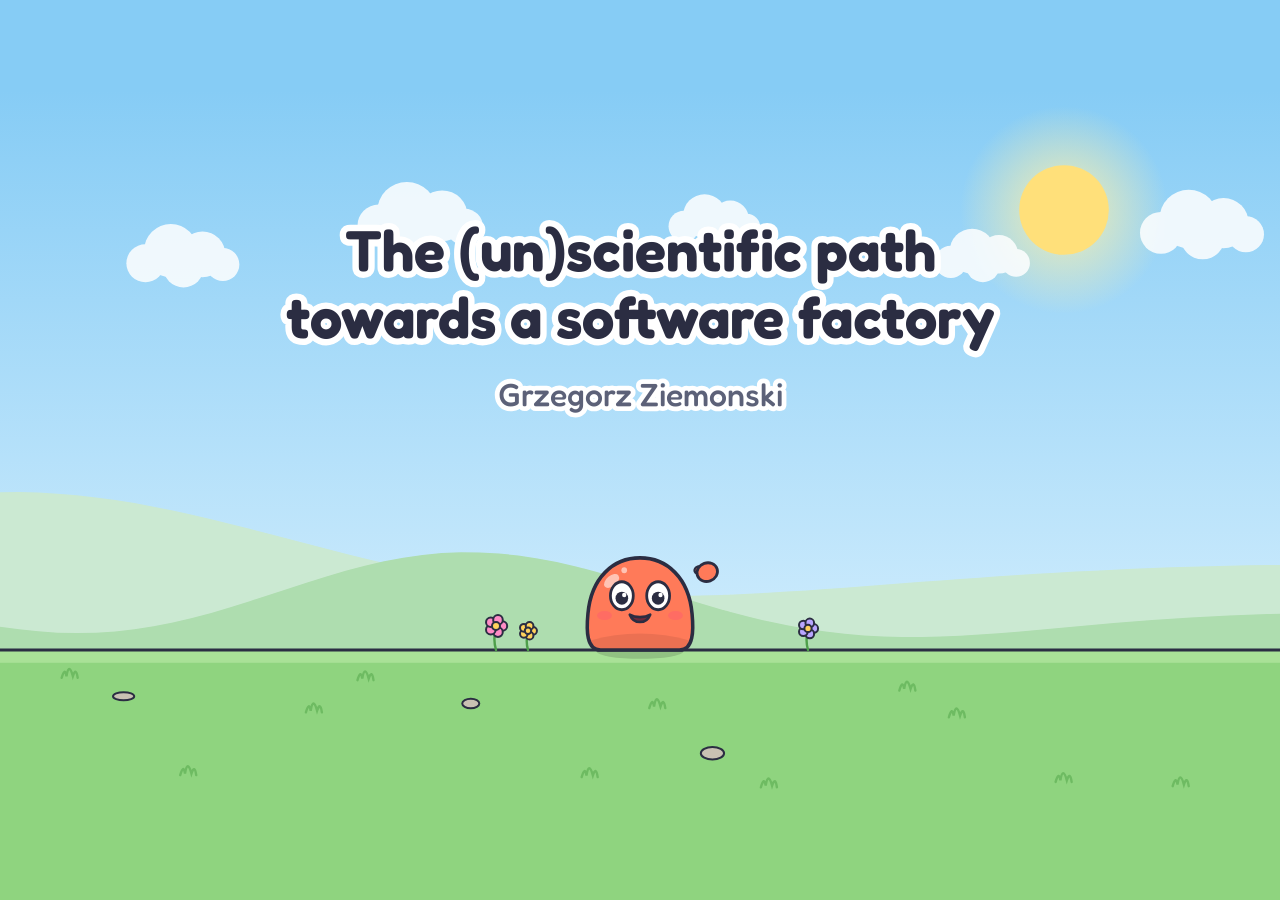
==== commit 48cd9b23: "Presentation tweaks 2" ====
--- a/software-factories/index.html
+++ b/software-factories/index.html
@@ -8,7 +8,7 @@
       rel="icon"
       href="data:image/svg+xml,%3Csvg xmlns='http://www.w3.org/2000/svg' viewBox='-70 -120 140 125'%3E%3Cpath d='M -50 0 C -68 0 -68 -24 -66 -44 C -62 -88 -34 -112 0 -112 C 34 -112 62 -88 66 -44 C 68 -24 68 0 50 0 Z' fill='%23FF7A59' stroke='%232B2D42' stroke-width='6'/%3E%3Ccircle cx='-23' cy='-66' r='14' fill='white'/%3E%3Ccircle cx='23' cy='-66' r='14' fill='white'/%3E%3Ccircle cx='-23' cy='-63' r='7' fill='%232B2D42'/%3E%3Ccircle cx='23' cy='-63' r='7' fill='%232B2D42'/%3E%3C/svg%3E"
     />
-    <script type="module" crossorigin>(function(){let e=document.createElement(`link`).relList;if(e&&e.supports&&e.supports(`modulepreload`))return;for(let e of document.querySelectorAll(`link[rel="modulepreload"]`))n(e);new MutationObserver(e=>{for(let t of e)if(t.type===`childList`)for(let e of t.addedNodes)e.tagName===`LINK`&&e.rel===`modulepreload`&&n(e)}).observe(document,{childList:!0,subtree:!0});function t(e){let t={};return e.integrity&&(t.integrity=e.integrity),e.referrerPolicy&&(t.referrerPolicy=e.referrerPolicy),t.credentials=e.crossOrigin===`use-credentials`?`include`:e.crossOrigin===`anonymous`?`omit`:`same-origin`,t}function n(e){if(e.ep)return;e.ep=!0;let n=t(e);fetch(e.href,n)}})();var e=[`The (un)scientific path`,`towards a software factory`],t={title:e.join(` `),titleLines:e,speaker:`Grzegorz Ziemonski`,qrUrl:`https://goyozi.github.io/software-factories/`,qrLabel:`goyozi.github.io/software-factories`,linkedinUrl:`https://www.linkedin.com/in/grzegorzziemonski/`,linkedinLabel:`linkedin.com/in/grzegorzziemonski`},n={hello:null,kinds:`Software factories`,shared:`Job in → PR out`,dim:`Not dark. Dim.`,scale:`Where are you, really?`,honest:`Me: honest 3`,shortcut:`10 minutes with Claude?`,story:`A real example`,nothing:`…nothing useful`,local:`Start locally`,pickTool:`Pick a tool`,mustHaves:`Must-haves`,line:`Start from what works`,firstRun:`First run`,detective:`Read the trajectories`,knobs:`Four knobs`,secondRun:`Second run`,timesUp:`Finish by hand. Improve next time.`,barometer:`Watch the trend`,goal:`Ticket in. Merge-ready PR out.`,part2:null,notes:`Take notes`,foreman:`Get a foreman agent`,prompts:`AI reviews. You edit.`,patterns:`Lay the patterns`,guardrails:`Deterministic guardrails`,recap:`Recap`,recapTools:`Pick a tool + must-haves`,recapLine:`Plan → implement → review loop → test → PR`,recapKnobs:`Four knobs`,recapTips:`Five practical tips`,thanks:`Thank you!`},r={kinds:[`Chores`,`Migrations`,`Prompt → PR`],darkFactory:[`DARK`,`FACTORY`],dim:`DIM`,shared:[{emoji:`🙈`,text:`hands-off`},{emoji:`🪜`,text:`multi-step`},{emoji:`📋`,text:`job → PR`},{emoji:`🧱`,text:`whole features`}],knock:`knock knock`,scale:[{emoji:`💡`,text:`idea`},{emoji:`🧪`,text:`PoC`},{emoji:`❤️`,text:`I like it`},{emoji:`🚗`,text:`daily driver`},{emoji:`📣`,text:`everyone should`}],claims:[`4!`,`5!`],generate:`✨ Generate factory`,timer:`10:00`,creak:`creak…`,pipeline:[{emoji:`🔍`,text:`find`},{emoji:`🏷️`,text:`triage`},{emoji:`🎫`,text:`ticket`},{emoji:`🔧`,text:`fix`},{emoji:``,text:`PR`}],ranIt:`Ran it?`,deploy:`🚀 Deploy & see!`,locally:`🏠 Try it locally?`,tray:`PRs`,doormat:`localhost`,butHow:`…but how?`,shop:`Tools`,tools:[`Fabro`,`ClankHouse`,`DIY`],secondTalk:`Roland's talk →`,checklist:[{emoji:`🌳`,text:`worktrees`},{emoji:`📈`,text:`live progress`},{emoji:`📜`,text:`logs`},{emoji:`⏪`,text:`rerun a step`},{emoji:`🛑`,text:`cancel`},{emoji:`💰`,text:`costs`}],planTag:`< 100 lines`,stations:{plan:`plan`,implement:`implement`,review:`review`,judge:`judge`,fix:`fix`,test:`app test`,pr:`PR`},run:`RUN`,controls:`FACTORY CONTROLS`,knobs:[{emoji:`📥`,text:`Inputs`},{emoji:`📚`,text:`Context`},{emoji:`💬`,text:`Prompts`},{emoji:`🔀`,text:`Workflow`}],part2:[`Part 2`,`Practical tips`],tip:e=>`Tip ${e}`,notes:[{emoji:`🤔`,text:`expected`},{emoji:`👀`,text:`saw`},{emoji:`🔧`,text:`tweaked`}],later:`later`,wentWrong:`This went wrong!`,prompts:`prompts`,shouting:[`YOU MUST`,`ALWAYS NEVER!!!`],nudge:`nudge`,debt:`debt`,bumpers:[`max 300 lines`,`lint ✓`],recapTips:[{emoji:`📝`,text:`take notes`},{emoji:`👷`,text:`foreman agent`},{emoji:`✋`,text:`human prompts`},{emoji:`🧱`,text:`ready patterns`},{emoji:`🚧`,text:`hard guardrails`}]};function i(e,t){let n=0,r=0,i=null,a=()=>history.replaceState(null,``,`#${n+1}`),o=o=>{i?.kill(),i=null,n=r=Math.max(0,Math.min(t.length-1,o)),e.seek(t[n],!0),a()},s=()=>{if(i)return o(r);n>=t.length-1||(r=n+1,i=e.tweenTo(t[r],{ease:`none`,onComplete:()=>{i=null,n=r,a()}}))},c=()=>o(i?n:n-1),l=()=>{let e=parseInt(location.hash.slice(1),10);return Number.isFinite(e)?e-1:0};window.addEventListener(`keydown`,e=>{if(!(e.metaKey||e.ctrlKey||e.altKey)){switch(e.key){case`ArrowRight`:case`PageDown`:case` `:case`Enter`:s();break;case`ArrowLeft`:case`PageUp`:case`Backspace`:c();break;case`Home`:o(0);break;case`End`:o(t.length-1);break;case`f`:case`F`:document.fullscreenElement?document.exitFullscreen():document.documentElement.requestFullscreen();break;default:return}e.preventDefault()}}),window.addEventListener(`click`,e=>{e.button===0&&s()}),window.addEventListener(`hashchange`,()=>{l()!==n&&o(l())});let u=0,d=()=>{document.body.classList.remove(`idle`),clearTimeout(u),u=window.setTimeout(()=>document.body.classList.add(`idle`),1500)};return window.addEventListener(`mousemove`,d),d(),o(l()),{goto:o,next:s,prev:c,get index(){return n},labels:t}}function a(e){if(e===void 0)throw ReferenceError(`this hasn't been initialised - super() hasn't been called`);return e}function o(e,t){e.prototype=Object.create(t.prototype),e.prototype.constructor=e,e.__proto__=t}var s={autoSleep:120,force3D:`auto`,nullTargetWarn:1,units:{lineHeight:``}},c={duration:.5,overwrite:!1,delay:0},l,u,d,f=1e8,p=1/f,m=Math.PI*2,h=m/4,g=0,_=Math.sqrt,v=Math.cos,y=Math.sin,b=function(e){return typeof e==`string`},x=function(e){return typeof e==`function`},S=function(e){return typeof e==`number`},C=function(e){return e===void 0},w=function(e){return typeof e==`object`},T=function(e){return e!==!1},E=function(){return typeof window<`u`},ee=function(e){return x(e)||b(e)},D=typeof ArrayBuffer==`function`&&ArrayBuffer.isView||function(){},O=Array.isArray,te=/random\([^)]+\)/g,k=/,\s*/g,A=/(?:-?\.?\d|\.)+/gi,ne=/[-+=.]*\d+[.e\-+]*\d*[e\-+]*\d*/g,re=/[-+=.]*\d+[.e-]*\d*[a-z%]*/g,ie=/[-+=.]*\d+\.?\d*(?:e-|e\+)?\d*/gi,ae=/[+-]=-?[.\d]+/,oe=/[^,'"\[\]\s]+/gi,se=/^[+\-=e\s\d]*\d+[.\d]*([a-z]*|%)\s*$/i,j,M,ce,le,ue={},de={},fe,pe=function(e){return(de=Ge(e,ue))&&lr},me=function(e,t){return console.warn(`Invalid property`,e,`set to`,t,`Missing plugin? gsap.registerPlugin()`)},he=function(e,t){return!t&&console.warn(e)},ge=function(e,t){return e&&(ue[e]=t)&&de&&(de[e]=t)||ue},_e=function(){return 0},ve={suppressEvents:!0,isStart:!0,kill:!1},ye={suppressEvents:!0,kill:!1},be={suppressEvents:!0},xe={},Se=[],Ce={},we,Te={},Ee={},De=30,Oe=[],ke=``,Ae=function(e){var t=e[0],n,r;if(w(t)||x(t)||(e=[e]),!(n=(t._gsap||{}).harness)){for(r=Oe.length;r--&&!Oe[r].targetTest(t););n=Oe[r]}for(r=e.length;r--;)e[r]&&(e[r]._gsap||(e[r]._gsap=new yn(e[r],n)))||e.splice(r,1);return e},je=function(e){return e._gsap||Ae(Ot(e))[0]._gsap},Me=function(e,t,n){return(n=e[t])&&x(n)?e[t]():C(n)&&e.getAttribute&&e.getAttribute(t)||n},Ne=function(e,t){return(e=e.split(`,`)).forEach(t)||e},Pe=function(e){return Math.round(e*1e5)/1e5||0},Fe=function(e){return Math.round(e*1e7)/1e7||0},Ie=function(e,t){var n=t.charAt(0),r=parseFloat(t.substr(2));return e=parseFloat(e),n===`+`?e+r:n===`-`?e-r:n===`*`?e*r:e/r},Le=function(e,t){for(var n=t.length,r=0;e.indexOf(t[r])<0&&++r<n;);return r<n},Re=function(){var e=Se.length,t=Se.slice(0),n,r;for(Ce={},Se.length=0,n=0;n<e;n++)r=t[n],r&&r._lazy&&(r.render(r._lazy[0],r._lazy[1],!0)._lazy=0)},ze=function(e){return!!(e._initted||e._startAt||e.add)},Be=function(e,t,n,r){Se.length&&!u&&Re(),e.render(t,n,r||!!(u&&t<0&&ze(e))),Se.length&&!u&&Re()},Ve=function(e){var t=parseFloat(e);return(t||t===0)&&(e+``).match(oe).length<2?t:b(e)?e.trim():e},He=function(e){return e},Ue=function(e,t){for(var n in t)n in e||(e[n]=t[n]);return e},We=function(e){return function(t,n){for(var r in n)r in t||r===`duration`&&e||r===`ease`||(t[r]=n[r])}},Ge=function(e,t){for(var n in t)e[n]=t[n];return e},Ke=function e(t,n){for(var r in n)r!==`__proto__`&&r!==`constructor`&&r!==`prototype`&&(t[r]=w(n[r])?e(t[r]||(t[r]={}),n[r]):n[r]);return t},qe=function(e,t){var n={},r;for(r in e)r in t||(n[r]=e[r]);return n},Je=function(e){var t=e.parent||j,n=e.keyframes?We(O(e.keyframes)):Ue;if(T(e.inherit))for(;t;)n(e,t.vars.defaults),t=t.parent||t._dp;return e},Ye=function(e,t){for(var n=e.length,r=n===t.length;r&&n--&&e[n]===t[n];);return n<0},Xe=function(e,t,n,r,i){n===void 0&&(n=`_first`),r===void 0&&(r=`_last`);var a=e[r],o;if(i)for(o=t[i];a&&a[i]>o;)a=a._prev;return a?(t._next=a._next,a._next=t):(t._next=e[n],e[n]=t),t._next?t._next._prev=t:e[r]=t,t._prev=a,t.parent=t._dp=e,t},Ze=function(e,t,n,r){n===void 0&&(n=`_first`),r===void 0&&(r=`_last`);var i=t._prev,a=t._next;i?i._next=a:e[n]===t&&(e[n]=a),a?a._prev=i:e[r]===t&&(e[r]=i),t._next=t._prev=t.parent=null},Qe=function(e,t){e.parent&&(!t||e.parent.autoRemoveChildren)&&e.parent.remove&&e.parent.remove(e),e._act=0},$e=function(e,t){if(e&&(!t||t._end>e._dur||t._start<0))for(var n=e;n;)n._dirty=1,n=n.parent;return e},et=function(e){for(var t=e.parent;t&&t.parent;)t._dirty=1,t.totalDuration(),t=t.parent;return e},tt=function(e,t,n,r){return e._startAt&&(u?e._startAt.revert(ye):e.vars.immediateRender&&!e.vars.autoRevert||e._startAt.render(t,!0,r))},nt=function e(t){return!t||t._ts&&e(t.parent)},rt=function(e){return e._repeat?it(e._tTime,e=e.duration()+e._rDelay)*e:0},it=function(e,t){var n=Math.floor(e=Fe(e/t));return e&&n===e?n-1:n},at=function(e,t){return(e-t._start)*t._ts+(t._ts>=0?0:t._dirty?t.totalDuration():t._tDur)},ot=function(e){return e._end=Fe(e._start+(e._tDur/Math.abs(e._ts||e._rts||p)||0))},st=function(e,t){var n=e._dp;return n&&n.smoothChildTiming&&e._ts&&(e._start=Fe(n._time-(e._ts>0?t/e._ts:((e._dirty?e.totalDuration():e._tDur)-t)/-e._ts)),ot(e),n._dirty||$e(n,e)),e},ct=function(e,t){var n;if((t._time||!t._dur&&t._initted||t._start<e._time&&(t._dur||!t.add))&&(n=at(e.rawTime(),t),(!t._dur||St(0,t.totalDuration(),n)-t._tTime>p)&&t.render(n,!0)),$e(e,t)._dp&&e._initted&&e._time>=e._dur&&e._ts){if(e._dur<e.duration())for(n=e;n._dp;)n.rawTime()>=0&&n.totalTime(n._tTime),n=n._dp;e._zTime=-p}},lt=function(e,t,n,r){return t.parent&&Qe(t),t._start=Fe((S(n)?n:n||e!==j?yt(e,n,t):e._time)+t._delay),t._end=Fe(t._start+(t.totalDuration()/Math.abs(t.timeScale())||0)),Xe(e,t,`_first`,`_last`,e._sort?`_start`:0),pt(t)||(e._recent=t),r||ct(e,t),e._ts<0&&st(e,e._tTime),e},ut=function(e,t){return(ue.ScrollTrigger||me(`scrollTrigger`,t))&&ue.ScrollTrigger.create(t,e)},dt=function(e,t,n,r,i){if(On(e,t,i),!e._initted)return 1;if(!n&&e._pt&&!u&&(e._dur&&e.vars.lazy!==!1||!e._dur&&e.vars.lazy)&&we!==on.frame)return Se.push(e),e._lazy=[i,r],1},ft=function e(t){var n=t.parent;return n&&n._ts&&n._initted&&!n._lock&&(n.rawTime()<0||e(n))},pt=function(e){var t=e.data;return t===`isFromStart`||t===`isStart`},mt=function(e,t,n,r){var i=e.ratio,a=t<0||!t&&(!e._start&&ft(e)&&(e._initted||!pt(e))||(e._ts<0||e._dp._ts<0)&&!pt(e))?0:1,o=e._rDelay,s=0,c,l,d;if(o&&e._repeat&&(s=St(0,e._tDur,t),l=it(s,o),e._yoyo&&l&1&&(a=1-a),l!==it(e._tTime,o)&&(i=1-a,e.vars.repeatRefresh&&e._initted&&e.invalidate())),a!==i||u||r||e._zTime===p||!t&&e._zTime){if(!e._initted&&dt(e,t,r,n,s))return;for(d=e._zTime,e._zTime=t||(n?p:0),n||=t&&!d,e.ratio=a,e._from&&(a=1-a),e._time=0,e._tTime=s,c=e._pt;c;)c.r(a,c.d),c=c._next;t<0&&tt(e,t,n,!0),e._onUpdate&&!n&&Gt(e,`onUpdate`),s&&e._repeat&&!n&&e.parent&&Gt(e,`onRepeat`),(t>=e._tDur||t<0)&&e.ratio===a&&(a&&Qe(e,1),!n&&!u&&(Gt(e,a?`onComplete`:`onReverseComplete`,!0),e._prom&&e._prom()))}else e._zTime||=t},ht=function(e,t,n){var r;if(n>t)for(r=e._first;r&&r._start<=n;){if(r.data===`isPause`&&r._start>t)return r;r=r._next}else for(r=e._last;r&&r._start>=n;){if(r.data===`isPause`&&r._start<t)return r;r=r._prev}},gt=function(e,t,n,r){var i=e._repeat,a=Fe(t)||0,o=e._tTime/e._tDur;return o&&!r&&(e._time*=a/e._dur),e._dur=a,e._tDur=i?i<0?1e10:Fe(a*(i+1)+e._rDelay*i):a,o>0&&!r&&st(e,e._tTime=e._tDur*o),e.parent&&ot(e),n||$e(e.parent,e),e},_t=function(e){return e instanceof xn?$e(e):gt(e,e._dur)},vt={_start:0,endTime:_e,totalDuration:_e},yt=function e(t,n,r){var i=t.labels,a=t._recent||vt,o=t.duration()>=f?a.endTime(!1):t._dur,s,c,l;return b(n)&&(isNaN(n)||n in i)?(c=n.charAt(0),l=n.substr(-1)===`%`,s=n.indexOf(`=`),c===`<`||c===`>`?(s>=0&&(n=n.replace(/=/,``)),(c===`<`?a._start:a.endTime(a._repeat>=0))+(parseFloat(n.substr(1))||0)*(l?(s<0?a:r).totalDuration()/100:1)):s<0?(n in i||(i[n]=o),i[n]):(c=parseFloat(n.charAt(s-1)+n.substr(s+1)),l&&r&&(c=c/100*(O(r)?r[0]:r).totalDuration()),s>1?e(t,n.substr(0,s-1),r)+c:o+c)):n==null?o:+n},bt=function(e,t,n){var r=S(t[1]),i=(r?2:1)+(e<2?0:1),a=t[i],o,s;if(r&&(a.duration=t[1]),a.parent=n,e){for(o=a,s=n;s&&!(`immediateRender`in o);)o=s.vars.defaults||{},s=T(s.vars.inherit)&&s.parent;a.immediateRender=T(o.immediateRender),e<2?a.runBackwards=1:a.startAt=t[i-1]}return new Fn(t[0],a,t[i+1])},xt=function(e,t){return e||e===0?t(e):t},St=function(e,t,n){return n<e?e:n>t?t:n},Ct=function(e,t){return!b(e)||!(t=se.exec(e))?``:t[1]},wt=function(e,t,n){return xt(n,function(n){return St(e,t,n)})},Tt=[].slice,Et=function(e,t){return e&&w(e)&&`length`in e&&(!t&&!e.length||e.length-1 in e&&w(e[0]))&&!e.nodeType&&e!==M},Dt=function(e,t,n){return n===void 0&&(n=[]),e.forEach(function(e){var r;return b(e)&&!t||Et(e,1)?(r=n).push.apply(r,Ot(e)):n.push(e)})||n},Ot=function(e,t,n){return d&&!t&&d.selector?d.selector(e):b(e)&&!n&&(ce||!sn())?Tt.call((t||le).querySelectorAll(e),0):O(e)?Dt(e,n):Et(e)?Tt.call(e,0):e?[e]:[]},kt=function(e){return e=Ot(e)[0]||he(`Invalid scope`)||{},function(t){var n=e.current||e.nativeElement||e;return Ot(t,n.querySelectorAll?n:n===e?he(`Invalid scope`)||le.createElement(`div`):e)}},At=function(e){return e.sort(function(){return .5-Math.random()})},jt=function(e){if(x(e))return e;var t=w(e)?e:{each:e},n=mn(t.ease),r=t.from||0,i=parseFloat(t.base)||0,a={},o=r>0&&r<1,s=isNaN(r)||o,c=t.axis,l=r,u=r;return b(r)?l=u={center:.5,edges:.5,end:1}[r]||0:!o&&s&&(l=r[0],u=r[1]),function(e,o,d){var p=(d||t).length,m=a[p],h,g,v,y,b,x,S,C,w;if(!m){if(w=t.grid===`auto`?0:(t.grid||[1,f])[1],!w){for(S=-f;S<(S=d[w++].getBoundingClientRect().left)&&w<p;);w<p&&w--}for(m=a[p]=[],h=s?Math.min(w,p)*l-.5:r%w,g=w===f?0:s?p*u/w-.5:r/w|0,S=0,C=f,x=0;x<p;x++)v=x%w-h,y=g-(x/w|0),m[x]=b=c?Math.abs(c===`y`?y:v):_(v*v+y*y),b>S&&(S=b),b<C&&(C=b);r===`random`&&At(m),m.max=S-C,m.min=C,m.v=p=(parseFloat(t.amount)||parseFloat(t.each)*(w>p?p-1:c?c===`y`?p/w:w:Math.max(w,p/w))||0)*(r===`edges`?-1:1),m.b=p<0?i-p:i,m.u=Ct(t.amount||t.each)||0,n=n&&p<0?pn(n):n}return p=(m[e]-m.min)/m.max||0,Fe(m.b+(n?n(p):p)*m.v)+m.u}},Mt=function(e){var t=10**((e+``).split(`.`)[1]||``).length;return function(n){var r=Fe(Math.round(parseFloat(n)/e)*e*t);return(r-r%1)/t+(S(n)?0:Ct(n))}},Nt=function(e,t){var n=O(e),r,i;return!n&&w(e)&&(r=n=e.radius||f,e.values?(e=Ot(e.values),(i=!S(e[0]))&&(r*=r)):e=Mt(e.increment)),xt(t,n?x(e)?function(t){return i=e(t),Math.abs(i-t)<=r?i:t}:function(t){for(var n=parseFloat(i?t.x:t),a=parseFloat(i?t.y:0),o=f,s=0,c=e.length,l,u;c--;)i?(l=e[c].x-n,u=e[c].y-a,l=l*l+u*u):l=Math.abs(e[c]-n),l<o&&(o=l,s=c);return s=!r||o<=r?e[s]:t,i||s===t||S(t)?s:s+Ct(t)}:Mt(e))},Pt=function(e,t,n,r){return xt(O(e)?!t:n===!0?!!(n=0):!r,function(){return O(e)?e[~~(Math.random()*e.length)]:(n||=1e-5)&&(r=n<1?10**((n+``).length-2):1)&&Math.floor(Math.round((e-n/2+Math.random()*(t-e+n*.99))/n)*n*r)/r})},Ft=function(){var e=[...arguments];return function(t){return e.reduce(function(e,t){return t(e)},t)}},It=function(e,t){return function(n){return e(parseFloat(n))+(t||Ct(n))}},Lt=function(e,t,n){return Ht(e,t,0,1,n)},Rt=function(e,t,n){return xt(n,function(n){return e[~~t(n)]})},zt=function e(t,n,r){var i=n-t;return O(t)?Rt(t,e(0,t.length),n):xt(r,function(e){return(i+(e-t)%i)%i+t})},Bt=function e(t,n,r){var i=n-t,a=i*2;return O(t)?Rt(t,e(0,t.length-1),n):xt(r,function(e){return e=(a+(e-t)%a)%a||0,t+(e>i?a-e:e)})},Vt=function(e){return e.replace(te,function(e){var t=e.indexOf(`[`)+1,n=e.substring(t||7,t?e.indexOf(`]`):e.length-1).split(k);return Pt(t?n:+n[0],t?0:+n[1],+n[2]||1e-5)})},Ht=function(e,t,n,r,i){var a=t-e,o=r-n;return xt(i,function(t){return n+((t-e)/a*o||0)})},Ut=function e(t,n,r,i){var a=isNaN(t+n)?0:function(e){return(1-e)*t+e*n};if(!a){var o=b(t),s={},c,l,u,d,f;if(r===!0&&(i=1)&&(r=null),o)t={p:t},n={p:n};else if(O(t)&&!O(n)){for(u=[],d=t.length,f=d-2,l=1;l<d;l++)u.push(e(t[l-1],t[l]));d--,a=function(e){e*=d;var t=Math.min(f,~~e);return u[t](e-t)},r=n}else i||(t=Ge(O(t)?[]:{},t));if(!u){for(c in n)Cn.call(s,t,c,`get`,n[c]);a=function(e){return Wn(e,s)||(o?t.p:t)}}}return xt(r,a)},Wt=function(e,t,n){var r=e.labels,i=f,a,o,s;for(a in r)o=r[a]-t,o<0==!!n&&o&&i>(o=Math.abs(o))&&(s=a,i=o);return s},Gt=function(e,t,n){var r=e.vars,i=r[t],a=d,o=e._ctx,s,c,l;if(i)return s=r[t+`Params`],c=r.callbackScope||e,n&&Se.length&&Re(),o&&(d=o),l=s?i.apply(c,s):i.call(c),d=a,l},Kt=function(e){return Qe(e),e.scrollTrigger&&e.scrollTrigger.kill(!!u),e.progress()<1&&Gt(e,`onInterrupt`),e},qt,Jt=[],Yt=function(e){if(e){if(e=!e.name&&e.default||e,E()||e.headless){var t=e.name,n=x(e),r=t&&!n&&e.init?function(){this._props=[]}:e,i={init:_e,render:Wn,add:Cn,kill:Kn,modifier:Gn,rawVars:0},a={targetTest:0,get:0,getSetter:Bn,aliases:{},register:0};if(sn(),e!==r){if(Te[t])return;Ue(r,Ue(qe(e,i),a)),Ge(r.prototype,Ge(i,qe(e,a))),Te[r.prop=t]=r,e.targetTest&&(Oe.push(r),xe[t]=1),t=(t===`css`?`CSS`:t.charAt(0).toUpperCase()+t.substr(1))+`Plugin`}ge(t,r),e.register&&e.register(lr,r,Yn)}else Jt.push(e)}},N=255,Xt={aqua:[0,N,N],lime:[0,N,0],silver:[192,192,192],black:[0,0,0],maroon:[128,0,0],teal:[0,128,128],blue:[0,0,N],navy:[0,0,128],white:[N,N,N],olive:[128,128,0],yellow:[N,N,0],orange:[N,165,0],gray:[128,128,128],purple:[128,0,128],green:[0,128,0],red:[N,0,0],pink:[N,192,203],cyan:[0,N,N],transparent:[N,N,N,0]},Zt=function(e,t,n){return e+=e<0?1:e>1?-1:0,(e*6<1?t+(n-t)*e*6:e<.5?n:e*3<2?t+(n-t)*(2/3-e)*6:t)*N+.5|0},Qt=function(e,t,n){var r=e?S(e)?[e>>16,e>>8&N,e&N]:0:Xt.black,i,a,o,s,c,l,u,d,f,p;if(!r){if(e.substr(-1)===`,`&&(e=e.substr(0,e.length-1)),Xt[e])r=Xt[e];else if(e.charAt(0)===`#`){if(e.length<6&&(i=e.charAt(1),a=e.charAt(2),o=e.charAt(3),e=`#`+i+i+a+a+o+o+(e.length===5?e.charAt(4)+e.charAt(4):``)),e.length===9)return r=parseInt(e.substr(1,6),16),[r>>16,r>>8&N,r&N,parseInt(e.substr(7),16)/255];e=parseInt(e.substr(1),16),r=[e>>16,e>>8&N,e&N]}else if(e.substr(0,3)===`hsl`){if(r=p=e.match(A),!t)s=r[0]%360/360,c=r[1]/100,l=r[2]/100,a=l<=.5?l*(c+1):l+c-l*c,i=l*2-a,r.length>3&&(r[3]*=1),r[0]=Zt(s+1/3,i,a),r[1]=Zt(s,i,a),r[2]=Zt(s-1/3,i,a);else if(~e.indexOf(`=`))return r=e.match(ne),n&&r.length<4&&(r[3]=1),r}else r=e.match(A)||Xt.transparent;r=r.map(Number)}return t&&!p&&(i=r[0]/N,a=r[1]/N,o=r[2]/N,u=Math.max(i,a,o),d=Math.min(i,a,o),l=(u+d)/2,u===d?s=c=0:(f=u-d,c=l>.5?f/(2-u-d):f/(u+d),s=u===i?(a-o)/f+(a<o?6:0):u===a?(o-i)/f+2:(i-a)/f+4,s*=60),r[0]=~~(s+.5),r[1]=~~(c*100+.5),r[2]=~~(l*100+.5)),n&&r.length<4&&(r[3]=1),r},$t=function(e){var t=[],n=[],r=-1;return e.split(tn).forEach(function(e){var i=e.match(re)||[];t.push.apply(t,i),n.push(r+=i.length+1)}),t.c=n,t},en=function(e,t,n){var r=``,i=(e+r).match(tn),a=t?`hsla(`:`rgba(`,o=0,s,c,l,u;if(!i)return e;if(i=i.map(function(e){return(e=Qt(e,t,1))&&a+(t?e[0]+`,`+e[1]+`%,`+e[2]+`%,`+e[3]:e.join(`,`))+`)`}),n&&(l=$t(e),s=n.c,s.join(r)!==l.c.join(r)))for(c=e.replace(tn,`1`).split(re),u=c.length-1;o<u;o++)r+=c[o]+(~s.indexOf(o)?i.shift()||a+`0,0,0,0)`:(l.length?l:i.length?i:n).shift());if(!c)for(c=e.split(tn),u=c.length-1;o<u;o++)r+=c[o]+i[o];return r+c[u]},tn=function(){var e=`(?:\\b(?:(?:rgb|rgba|hsl|hsla)\\(.+?\\))|\\B#(?:[0-9a-f]{3,4}){1,2}\\b`,t;for(t in Xt)e+=`|`+t+`\\b`;return RegExp(e+`)`,`gi`)}(),nn=/hsl[a]?\(/,rn=function(e){var t=e.join(` `),n;if(tn.lastIndex=0,tn.test(t))return n=nn.test(t),e[1]=en(e[1],n),e[0]=en(e[0],n,$t(e[1])),!0},an,on=function(){var e=Date.now,t=500,n=33,r=e(),i=r,a=1e3/240,o=a,s=[],c,l,u,d,f,p,m=function u(m){var h=e()-i,g=m===!0,_,v,y,b;if((h>t||h<0)&&(r+=h-n),i+=h,y=i-r,_=y-o,(_>0||g)&&(b=++d.frame,f=y-d.time*1e3,d.time=y/=1e3,o+=_+(_>=a?4:a-_),v=1),g||(c=l(u)),v)for(p=0;p<s.length;p++)s[p](y,f,b,m)};return d={time:0,frame:0,tick:function(){m(!0)},deltaRatio:function(e){return f/(1e3/(e||60))},wake:function(){fe&&(!ce&&E()&&(M=ce=window,le=M.document||{},ue.gsap=lr,(M.gsapVersions||(M.gsapVersions=[])).push(lr.version),pe(de||M.GreenSockGlobals||!M.gsap&&M||{}),Jt.forEach(Yt)),u=typeof requestAnimationFrame<`u`&&requestAnimationFrame,c&&d.sleep(),l=u||function(e){return setTimeout(e,o-d.time*1e3+1|0)},an=1,m(2))},sleep:function(){(u?cancelAnimationFrame:clearTimeout)(c),an=0,l=_e},lagSmoothing:function(e,r){t=e||1/0,n=Math.min(r||33,t)},fps:function(e){a=1e3/(e||240),o=d.time*1e3+a},add:function(e,t,n){var r=t?function(t,n,i,a){e(t,n,i,a),d.remove(r)}:e;return d.remove(e),s[n?`unshift`:`push`](r),sn(),r},remove:function(e,t){~(t=s.indexOf(e))&&s.splice(t,1)&&p>=t&&p--},_listeners:s},d}(),sn=function(){return!an&&on.wake()},P={},cn=/^[\d.\-M][\d.\-,\s]/,ln=/["']/g,un=function(e){for(var t={},n=e.substr(1,e.length-3).split(`:`),r=n[0],i=1,a=n.length,o,s,c;i<a;i++)s=n[i],o=i===a-1?s.length:s.lastIndexOf(`,`),c=s.substr(0,o),t[r]=isNaN(c)?c.replace(ln,``).trim():+c,r=s.substr(o+1).trim();return t},dn=function(e){var t=e.indexOf(`(`)+1,n=e.indexOf(`)`),r=e.indexOf(`(`,t);return e.substring(t,~r&&r<n?e.indexOf(`)`,n+1):n)},fn=function(e){var t=(e+``).split(`(`),n=P[t[0]];return n&&t.length>1&&n.config?n.config.apply(null,~e.indexOf(`{`)?[un(t[1])]:dn(e).split(`,`).map(Ve)):P._CE&&cn.test(e)?P._CE(``,e):n},pn=function(e){return function(t){return 1-e(1-t)}},mn=function(e,t){return e&&(x(e)?e:P[e]||fn(e))||t},hn=function(e,t,n,r){n===void 0&&(n=function(e){return 1-t(1-e)}),r===void 0&&(r=function(e){return e<.5?t(e*2)/2:1-t((1-e)*2)/2});var i={easeIn:t,easeOut:n,easeInOut:r},a;return Ne(e,function(e){for(var t in P[e]=ue[e]=i,P[a=e.toLowerCase()]=n,i)P[a+(t===`easeIn`?`.in`:t===`easeOut`?`.out`:`.inOut`)]=P[e+`.`+t]=i[t]}),i},gn=function(e){return function(t){return t<.5?(1-e(1-t*2))/2:.5+e((t-.5)*2)/2}},_n=function e(t,n,r){var i=n>=1?n:1,a=(r||(t?.3:.45))/(n<1?n:1),o=a/m*(Math.asin(1/i)||0),s=function(e){return e===1?1:i*2**(-10*e)*y((e-o)*a)+1},c=t===`out`?s:t===`in`?function(e){return 1-s(1-e)}:gn(s);return a=m/a,c.config=function(n,r){return e(t,n,r)},c},vn=function e(t,n){n===void 0&&(n=1.70158);var r=function(e){return e?--e*e*((n+1)*e+n)+1:0},i=t===`out`?r:t===`in`?function(e){return 1-r(1-e)}:gn(r);return i.config=function(n){return e(t,n)},i};Ne(`Linear,Quad,Cubic,Quart,Quint,Strong`,function(e,t){var n=t<5?t+1:t;hn(e+`,Power`+(n-1),t?function(e){return e**+n}:function(e){return e},function(e){return 1-(1-e)**n},function(e){return e<.5?(e*2)**n/2:1-((1-e)*2)**n/2})}),P.Linear.easeNone=P.none=P.Linear.easeIn,hn(`Elastic`,_n(`in`),_n(`out`),_n()),(function(e,t){var n=1/t,r=2*n,i=2.5*n,a=function(a){return a<n?e*a*a:a<r?e*(a-1.5/t)**2+.75:a<i?e*(a-=2.25/t)*a+.9375:e*(a-2.625/t)**2+.984375};hn(`Bounce`,function(e){return 1-a(1-e)},a)})(7.5625,2.75),hn(`Expo`,function(e){return 2**(10*(e-1))*e+e*e*e*e*e*e*(1-e)}),hn(`Circ`,function(e){return-(_(1-e*e)-1)}),hn(`Sine`,function(e){return e===1?1:-v(e*h)+1}),hn(`Back`,vn(`in`),vn(`out`),vn()),P.SteppedEase=P.steps=ue.SteppedEase={config:function(e,t){e===void 0&&(e=1);var n=1/e,r=e+ +!t,i=+!!t,a=1-p;return function(e){return((r*St(0,a,e)|0)+i)*n}}},c.ease=P[`quad.out`],Ne(`onComplete,onUpdate,onStart,onRepeat,onReverseComplete,onInterrupt`,function(e){return ke+=e+`,`+e+`Params,`});var yn=function(e,t){this.id=g++,e._gsap=this,this.target=e,this.harness=t,this.get=t?t.get:Me,this.set=t?t.getSetter:Bn},bn=function(){function e(e){this.vars=e,this._delay=+e.delay||0,(this._repeat=e.repeat===1/0?-2:e.repeat||0)&&(this._rDelay=e.repeatDelay||0,this._yoyo=!!e.yoyo||!!e.yoyoEase),this._ts=1,gt(this,+e.duration,1,1),this.data=e.data,d&&(this._ctx=d,d.data.push(this)),an||on.wake()}var t=e.prototype;return t.delay=function(e){return e||e===0?(this.parent&&this.parent.smoothChildTiming&&this.startTime(this._start+e-this._delay),this._delay=e,this):this._delay},t.duration=function(e){return arguments.length?this.totalDuration(this._repeat>0?e+(e+this._rDelay)*this._repeat:e):this.totalDuration()&&this._dur},t.totalDuration=function(e){return arguments.length?(this._dirty=0,gt(this,this._repeat<0?e:(e-this._repeat*this._rDelay)/(this._repeat+1))):this._tDur},t.totalTime=function(e,t){if(sn(),!arguments.length)return this._tTime;var n=this._dp;if(n&&n.smoothChildTiming&&this._ts){for(st(this,e),!n._dp||n.parent||ct(n,this);n&&n.parent;)n.parent._time!==n._start+(n._ts>=0?n._tTime/n._ts:(n.totalDuration()-n._tTime)/-n._ts)&&n.totalTime(n._tTime,!0),n=n.parent;!this.parent&&this._dp.autoRemoveChildren&&(this._ts>0&&e<this._tDur||this._ts<0&&e>0||!this._tDur&&!e)&&lt(this._dp,this,this._start-this._delay)}return(this._tTime!==e||!this._dur&&!t||this._initted&&Math.abs(this._zTime)===p||!this._initted&&this._dur&&e||!e&&!this._initted&&(this.add||this._ptLookup))&&(this._ts||(this._pTime=e),Be(this,e,t)),this},t.time=function(e,t){return arguments.length?this.totalTime(Math.min(this.totalDuration(),e+rt(this))%(this._dur+this._rDelay)||(e?this._dur:0),t):this._time},t.totalProgress=function(e,t){return arguments.length?this.totalTime(this.totalDuration()*e,t):this.totalDuration()?Math.min(1,this._tTime/this._tDur):this.rawTime()>=0&&this._initted?1:0},t.progress=function(e,t){return arguments.length?this.totalTime(this.duration()*(this._yoyo&&!(this.iteration()&1)?1-e:e)+rt(this),t):this.duration()?Math.min(1,this._time/this._dur):+(this.rawTime()>0)},t.iteration=function(e,t){var n=this.duration()+this._rDelay;return arguments.length?this.totalTime(this._time+(e-1)*n,t):this._repeat?it(this._tTime,n)+1:1},t.timeScale=function(e,t){if(!arguments.length)return this._rts===-p?0:this._rts;if(this._rts===e)return this;var n=this.parent&&this._ts?at(this.parent._time,this):this._tTime;return this._rts=+e||0,this._ts=this._ps||e===-p?0:this._rts,this.totalTime(St(-Math.abs(this._delay),this.totalDuration(),n),t!==!1),ot(this),et(this)},t.paused=function(e){return arguments.length?(this._ps!==e&&(this._ps=e,e?(this._pTime=this._tTime||Math.max(-this._delay,this.rawTime()),this._ts=this._act=0):(sn(),this._ts=this._rts,this.totalTime(this.parent&&!this.parent.smoothChildTiming?this.rawTime():this._tTime||this._pTime,this.progress()===1&&Math.abs(this._zTime)!==p&&(this._tTime-=p)))),this):this._ps},t.startTime=function(e){if(arguments.length){this._start=Fe(e);var t=this.parent||this._dp;return t&&(t._sort||!this.parent)&&lt(t,this,this._start-this._delay),this}return this._start},t.endTime=function(e){return this._start+(T(e)?this.totalDuration():this.duration())/Math.abs(this._ts||1)},t.rawTime=function(e){var t=this.parent||this._dp;return t?e&&(!this._ts||this._repeat&&this._time&&this.totalProgress()<1)?this._tTime%(this._dur+this._rDelay):this._ts?at(t.rawTime(e),this):this._tTime:this._tTime},t.revert=function(e){e===void 0&&(e=be);var t=u;return u=e,ze(this)&&(this.timeline&&this.timeline.revert(e),this.totalTime(-.01,e.suppressEvents)),this.data!==`nested`&&e.kill!==!1&&this.kill(),u=t,this},t.globalTime=function(e){for(var t=this,n=arguments.length?e:t.rawTime();t;)n=t._start+n/(Math.abs(t._ts)||1),t=t._dp;return!this.parent&&this._sat?this._sat.globalTime(e):n},t.repeat=function(e){return arguments.length?(this._repeat=e===1/0?-2:e,_t(this)):this._repeat===-2?1/0:this._repeat},t.repeatDelay=function(e){if(arguments.length){var t=this._time;return this._rDelay=e,_t(this),t?this.time(t):this}return this._rDelay},t.yoyo=function(e){return arguments.length?(this._yoyo=e,this):this._yoyo},t.seek=function(e,t){return this.totalTime(yt(this,e),T(t))},t.restart=function(e,t){return this.play().totalTime(e?-this._delay:0,T(t)),this._dur||(this._zTime=-p),this},t.play=function(e,t){return e!=null&&this.seek(e,t),this.reversed(!1).paused(!1)},t.reverse=function(e,t){return e!=null&&this.seek(e||this.totalDuration(),t),this.reversed(!0).paused(!1)},t.pause=function(e,t){return e!=null&&this.seek(e,t),this.paused(!0)},t.resume=function(){return this.paused(!1)},t.reversed=function(e){return arguments.length?(!!e!==this.reversed()&&this.timeScale(-this._rts||(e?-p:0)),this):this._rts<0},t.invalidate=function(){return this._initted=this._act=0,this._zTime=-p,this},t.isActive=function(){var e=this.parent||this._dp,t=this._start,n;return!!(!e||this._ts&&this._initted&&e.isActive()&&(n=e.rawTime(!0))>=t&&n<this.endTime(!0)-p)},t.eventCallback=function(e,t,n){var r=this.vars;return arguments.length>1?(t?(r[e]=t,n&&(r[e+`Params`]=n),e===`onUpdate`&&(this._onUpdate=t)):delete r[e],this):r[e]},t.then=function(e){var t=this,n=t._prom;return new Promise(function(r){var i=x(e)?e:He,a=function(){var e=t.then;t.then=null,n&&n(),x(i)&&(i=i(t))&&(i.then||i===t)&&(t.then=e),r(i),t.then=e};t._initted&&t.totalProgress()===1&&t._ts>=0||!t._tTime&&t._ts<0?a():t._prom=a})},t.kill=function(){Kt(this)},e}();Ue(bn.prototype,{_time:0,_start:0,_end:0,_tTime:0,_tDur:0,_dirty:0,_repeat:0,_yoyo:!1,parent:null,_initted:!1,_rDelay:0,_ts:1,_dp:0,ratio:0,_zTime:-p,_prom:0,_ps:!1,_rts:1});var xn=function(e){o(t,e);function t(t,n){var r;return t===void 0&&(t={}),r=e.call(this,t)||this,r.labels={},r.smoothChildTiming=!!t.smoothChildTiming,r.autoRemoveChildren=!!t.autoRemoveChildren,r._sort=T(t.sortChildren),j&&lt(t.parent||j,a(r),n),t.reversed&&r.reverse(),t.paused&&r.paused(!0),t.scrollTrigger&&ut(a(r),t.scrollTrigger),r}var n=t.prototype;return n.to=function(e,t,n){return bt(0,arguments,this),this},n.from=function(e,t,n){return bt(1,arguments,this),this},n.fromTo=function(e,t,n,r){return bt(2,arguments,this),this},n.set=function(e,t,n){return t.duration=0,t.parent=this,Je(t).repeatDelay||(t.repeat=0),t.immediateRender=!!t.immediateRender,new Fn(e,t,yt(this,n),1),this},n.call=function(e,t,n){return lt(this,Fn.delayedCall(0,e,t),n)},n.staggerTo=function(e,t,n,r,i,a,o){return n.duration=t,n.stagger=n.stagger||r,n.onComplete=a,n.onCompleteParams=o,n.parent=this,new Fn(e,n,yt(this,i)),this},n.staggerFrom=function(e,t,n,r,i,a,o){return n.runBackwards=1,Je(n).immediateRender=T(n.immediateRender),this.staggerTo(e,t,n,r,i,a,o)},n.staggerFromTo=function(e,t,n,r,i,a,o,s){return r.startAt=n,Je(r).immediateRender=T(r.immediateRender),this.staggerTo(e,t,r,i,a,o,s)},n.render=function(e,t,n){var r=this._time,i=this._dirty?this.totalDuration():this._tDur,a=this._dur,o=e<=0?0:Fe(e),s=this._zTime<0!=e<0&&(this._initted||!a),c,l,d,f,m,h,g,_,v,y,b,x;if(this!==j&&o>i&&e>=0&&(o=i),o!==this._tTime||n||s){if(r!==this._time&&a&&(o+=this._time-r,e+=this._time-r),c=o,v=this._start,_=this._ts,h=!_,s&&(a||(r=this._zTime),(e||!t)&&(this._zTime=e)),this._repeat){if(b=this._yoyo,m=a+this._rDelay,this._repeat<-1&&e<0)return this.totalTime(m*100+e,t,n);if(c=Fe(o%m),o===i?(f=this._repeat,c=a):(y=Fe(o/m),f=~~y,f&&f===y&&(c=a,f--),c>a&&(c=a)),y=it(this._tTime,m),!r&&this._tTime&&y!==f&&this._tTime-y*m-this._dur<=0&&(y=f),b&&f&1&&(c=a-c,x=1),f!==y&&!this._lock){var S=b&&y&1,C=S===(b&&f&1);if(f<y&&(S=!S),r=S?0:o%a?a:o,this._lock=1,this.render(r||(x?0:Fe(f*m)),t,!a)._lock=0,this._tTime=o,!t&&this.parent&&Gt(this,`onRepeat`),this.vars.repeatRefresh&&!x&&(this.invalidate()._lock=1,y=f),r&&r!==this._time||h!==!this._ts||this.vars.onRepeat&&!this.parent&&!this._act||(a=this._dur,i=this._tDur,C&&(this._lock=2,r=S?a:-1e-4,this.render(r,!0),this.vars.repeatRefresh&&!x&&this.invalidate()),this._lock=0,!this._ts&&!h))return this}}if(this._hasPause&&!this._forcing&&this._lock<2&&(g=ht(this,Fe(r),Fe(c)),g&&(o-=c-(c=g._start))),this._tTime=o,this._time=c,this._act=!!_,this._initted||(this._onUpdate=this.vars.onUpdate,this._initted=1,this._zTime=e,r=0),!r&&o&&a&&!t&&!y&&(Gt(this,`onStart`),this._tTime!==o))return this;if(c>=r&&e>=0)for(l=this._first;l;){if(d=l._next,(l._act||c>=l._start)&&l._ts&&g!==l){if(l.parent!==this)return this.render(e,t,n);if(l.render(l._ts>0?(c-l._start)*l._ts:(l._dirty?l.totalDuration():l._tDur)+(c-l._start)*l._ts,t,n),c!==this._time||!this._ts&&!h){g=0,d&&(o+=this._zTime=-p);break}}l=d}else{l=this._last;for(var w=e<0?e:c;l;){if(d=l._prev,(l._act||w<=l._end)&&l._ts&&g!==l){if(l.parent!==this)return this.render(e,t,n);if(l.render(l._ts>0?(w-l._start)*l._ts:(l._dirty?l.totalDuration():l._tDur)+(w-l._start)*l._ts,t,n||u&&ze(l)),c!==this._time||!this._ts&&!h){g=0,d&&(o+=this._zTime=w?-p:p);break}}l=d}}if(g&&!t&&(this.pause(),g.render(c>=r?0:-p)._zTime=c>=r?1:-1,this._ts))return this._start=v,ot(this),this.render(e,t,n);this._onUpdate&&!t&&Gt(this,`onUpdate`,!0),(o===i&&this._tTime>=this.totalDuration()||!o&&r)&&(v===this._start||Math.abs(_)!==Math.abs(this._ts))&&(this._lock||((e||!a)&&(o===i&&this._ts>0||!o&&this._ts<0)&&Qe(this,1),!t&&!(e<0&&!r)&&(o||r||!i)&&(Gt(this,o===i&&e>=0?`onComplete`:`onReverseComplete`,!0),this._prom&&!(o<i&&this.timeScale()>0)&&this._prom())))}return this},n.add=function(e,t){var n=this;if(S(t)||(t=yt(this,t,e)),!(e instanceof bn)){if(O(e))return e.forEach(function(e){return n.add(e,t)}),this;if(b(e))return this.addLabel(e,t);if(x(e))e=Fn.delayedCall(0,e);else return this}return this===e?this:lt(this,e,t)},n.getChildren=function(e,t,n,r){e===void 0&&(e=!0),t===void 0&&(t=!0),n===void 0&&(n=!0),r===void 0&&(r=-f);for(var i=[],a=this._first;a;)a._start>=r&&(a instanceof Fn?t&&i.push(a):(n&&i.push(a),e&&i.push.apply(i,a.getChildren(!0,t,n)))),a=a._next;return i},n.getById=function(e){for(var t=this.getChildren(1,1,1),n=t.length;n--;)if(t[n].vars.id===e)return t[n]},n.remove=function(e){return b(e)?this.removeLabel(e):x(e)?this.killTweensOf(e):(e.parent===this&&Ze(this,e),e===this._recent&&(this._recent=this._last),$e(this))},n.totalTime=function(t,n){return arguments.length?(this._forcing=1,!this._dp&&this._ts&&(this._start=Fe(on.time-(this._ts>0?t/this._ts:(this.totalDuration()-t)/-this._ts))),e.prototype.totalTime.call(this,t,n),this._forcing=0,this):this._tTime},n.addLabel=function(e,t){return this.labels[e]=yt(this,t),this},n.removeLabel=function(e){return delete this.labels[e],this},n.addPause=function(e,t,n){var r=Fn.delayedCall(0,t||_e,n);return r.data=`isPause`,this._hasPause=1,lt(this,r,yt(this,e))},n.removePause=function(e){var t=this._first;for(e=yt(this,e);t;)t._start===e&&t.data===`isPause`&&Qe(t),t=t._next},n.killTweensOf=function(e,t,n){for(var r=this.getTweensOf(e,n),i=r.length;i--;)En!==r[i]&&r[i].kill(e,t);return this},n.getTweensOf=function(e,t){for(var n=[],r=Ot(e),i=this._first,a=S(t),o;i;)i instanceof Fn?Le(i._targets,r)&&(a?(!En||i._initted&&i._ts)&&i.globalTime(0)<=t&&i.globalTime(i.totalDuration())>t:!t||i.isActive())&&n.push(i):(o=i.getTweensOf(r,t)).length&&n.push.apply(n,o),i=i._next;return n},n.tweenTo=function(e,t){t||={};var n=this,r=yt(n,e),i=t,a=i.startAt,o=i.onStart,s=i.onStartParams,c=i.immediateRender,l,u=Fn.to(n,Ue({ease:t.ease||`none`,lazy:!1,immediateRender:!1,time:r,overwrite:`auto`,duration:t.duration||Math.abs((r-(a&&`time`in a?a.time:n._time))/n.timeScale())||p,onStart:function(){if(n.pause(),!l){var e=t.duration||Math.abs((r-(a&&`time`in a?a.time:n._time))/n.timeScale());u._dur!==e&&gt(u,e,0,1).render(u._time,!0,!0),l=1}o&&o.apply(u,s||[])}},t));return c?u.render(0):u},n.tweenFromTo=function(e,t,n){return this.tweenTo(t,Ue({startAt:{time:yt(this,e)}},n))},n.recent=function(){return this._recent},n.nextLabel=function(e){return e===void 0&&(e=this._time),Wt(this,yt(this,e))},n.previousLabel=function(e){return e===void 0&&(e=this._time),Wt(this,yt(this,e),1)},n.currentLabel=function(e){return arguments.length?this.seek(e,!0):this.previousLabel(this._time+p)},n.shiftChildren=function(e,t,n){n===void 0&&(n=0);var r=this._first,i=this.labels,a;for(e=Fe(e);r;)r._start>=n&&(r._start+=e,r._end+=e),r=r._next;if(t)for(a in i)i[a]>=n&&(i[a]+=e);return $e(this)},n.invalidate=function(t){var n=this._first;for(this._lock=0;n;)n.invalidate(t),n=n._next;return e.prototype.invalidate.call(this,t)},n.clear=function(e){e===void 0&&(e=!0);for(var t=this._first,n;t;)n=t._next,this.remove(t),t=n;return this._dp&&(this._time=this._tTime=this._pTime=0),e&&(this.labels={}),$e(this)},n.totalDuration=function(e){var t=0,n=this,r=n._last,i=f,a,o,s;if(arguments.length)return n.timeScale((n._repeat<0?n.duration():n.totalDuration())/(n.reversed()?-e:e));if(n._dirty){for(s=n.parent;r;)a=r._prev,r._dirty&&r.totalDuration(),o=r._start,o>i&&n._sort&&r._ts&&!n._lock?(n._lock=1,lt(n,r,o-r._delay,1)._lock=0):i=o,o<0&&r._ts&&(t-=o,(!s&&!n._dp||s&&s.smoothChildTiming)&&(n._start+=Fe(o/n._ts),n._time-=o,n._tTime-=o),n.shiftChildren(-o,!1,-1/0),i=0),r._end>t&&r._ts&&(t=r._end),r=a;gt(n,n===j&&n._time>t?n._time:t,1,1),n._dirty=0}return n._tDur},t.updateRoot=function(e){if(j._ts&&(Be(j,at(e,j)),we=on.frame),on.frame>=De){De+=s.autoSleep||120;var t=j._first;if((!t||!t._ts)&&s.autoSleep&&on._listeners.length<2){for(;t&&!t._ts;)t=t._next;t||on.sleep()}}},t}(bn);Ue(xn.prototype,{_lock:0,_hasPause:0,_forcing:0});var Sn=function(e,t,n,r,i,a,o){var s=new Yn(this._pt,e,t,0,1,Un,null,i),c=0,l=0,u,d,f,p,m,h,g,_;for(s.b=n,s.e=r,n+=``,r+=``,(g=~r.indexOf(`random(`))&&(r=Vt(r)),a&&(_=[n,r],a(_,e,t),n=_[0],r=_[1]),d=n.match(ie)||[];u=ie.exec(r);)p=u[0],m=r.substring(c,u.index),f?f=(f+1)%5:m.substr(-5)===`rgba(`&&(f=1),p!==d[l++]&&(h=parseFloat(d[l-1])||0,s._pt={_next:s._pt,p:m||l===1?m:`,`,s:h,c:p.charAt(1)===`=`?Ie(h,p)-h:parseFloat(p)-h,m:f&&f<4?Math.round:0},c=ie.lastIndex);return s.c=c<r.length?r.substring(c,r.length):``,s.fp=o,(ae.test(r)||g)&&(s.e=0),this._pt=s,s},Cn=function(e,t,n,r,i,a,o,c,l,u){x(r)&&(r=r(i||0,e,a));var d=e[t],f=n===`get`?x(d)?l?e[t.indexOf(`set`)||!x(e[`get`+t.substr(3)])?t:`get`+t.substr(3)](l):e[t]():d:n,p=x(d)?l?Rn:Ln:In,m;if(b(r)&&(~r.indexOf(`random(`)&&(r=Vt(r)),r.charAt(1)===`=`&&(m=Ie(f,r)+(Ct(f)||0),(m||m===0)&&(r=m))),!u||f!==r||Dn)return!isNaN(f*r)&&r!==``?(m=new Yn(this._pt,e,t,+f||0,r-(f||0),typeof d==`boolean`?Hn:Vn,0,p),l&&(m.fp=l),o&&m.modifier(o,this,e),this._pt=m):(!d&&!(t in e)&&me(t,r),Sn.call(this,e,t,f,r,p,c||s.stringFilter,l))},wn=function(e,t,n,r,i){if(x(e)&&(e=Mn(e,i,t,n,r)),!w(e)||e.style&&e.nodeType||O(e)||D(e))return b(e)?Mn(e,i,t,n,r):e;var a={},o;for(o in e)a[o]=Mn(e[o],i,t,n,r);return a},Tn=function(e,t,n,r,i,a){var o,s,c,l;if(Te[e]&&(o=new Te[e]).init(i,o.rawVars?t[e]:wn(t[e],r,i,a,n),n,r,a)!==!1&&(n._pt=s=new Yn(n._pt,i,e,0,1,o.render,o,0,o.priority),n!==qt))for(c=n._ptLookup[n._targets.indexOf(i)],l=o._props.length;l--;)c[o._props[l]]=s;return o},En,Dn,On=function e(t,n,r){var i=t.vars,a=i.ease,o=i.startAt,s=i.immediateRender,d=i.lazy,m=i.onUpdate,h=i.runBackwards,g=i.yoyoEase,_=i.keyframes,v=i.autoRevert,y=t._dur,b=t._startAt,x=t._targets,S=t.parent,C=S&&S.data===`nested`?S.vars.targets:x,w=t._overwrite===`auto`&&!l,E=t.timeline,ee=i.easeReverse||g,D,O,te,k,A,ne,re,ie,ae,oe,se,M,ce;if(E&&(!_||!a)&&(a=`none`),t._ease=mn(a,c.ease),t._rEase=ee&&(mn(ee)||t._ease),t._from=!E&&!!i.runBackwards,t._from&&(t.ratio=1),!E||_&&!i.stagger){if(ie=x[0]?je(x[0]).harness:0,M=ie&&i[ie.prop],D=qe(i,xe),b&&(b._zTime<0&&b.progress(1),n<0&&h&&s&&!v?b.render(-1,!0):b.revert(h&&y?ye:ve),b._lazy=0),o){if(Qe(t._startAt=Fn.set(x,Ue({data:`isStart`,overwrite:!1,parent:S,immediateRender:!0,lazy:!b&&T(d),startAt:null,delay:0,onUpdate:m&&function(){return Gt(t,`onUpdate`)},stagger:0},o))),t._startAt._dp=0,t._startAt._sat=t,n<0&&(u||!s&&!v)&&t._startAt.revert(ye),s&&y&&n<=0&&r<=0){n&&(t._zTime=n);return}}else if(h&&y&&!b){if(n&&(s=!1),te=Ue({overwrite:!1,data:`isFromStart`,lazy:s&&!b&&T(d),immediateRender:s,stagger:0,parent:S},D),M&&(te[ie.prop]=M),Qe(t._startAt=Fn.set(x,te)),t._startAt._dp=0,t._startAt._sat=t,n<0&&(u?t._startAt.revert(ye):t._startAt.render(-1,!0)),t._zTime=n,!s)e(t._startAt,p,p);else if(!n)return}for(t._pt=t._ptCache=0,d=y&&T(d)||d&&!y,O=0;O<x.length;O++){if(A=x[O],re=A._gsap||Ae(x)[O]._gsap,t._ptLookup[O]=oe={},Ce[re.id]&&Se.length&&Re(),se=C===x?O:C.indexOf(A),ie&&(ae=new ie).init(A,M||D,t,se,C)!==!1&&(t._pt=k=new Yn(t._pt,A,ae.name,0,1,ae.render,ae,0,ae.priority),ae._props.forEach(function(e){oe[e]=k}),ae.priority&&(ne=1)),!ie||M)for(te in D)Te[te]&&(ae=Tn(te,D,t,se,A,C))?ae.priority&&(ne=1):oe[te]=k=Cn.call(t,A,te,`get`,D[te],se,C,0,i.stringFilter);t._op&&t._op[O]&&t.kill(A,t._op[O]),w&&t._pt&&(En=t,j.killTweensOf(A,oe,t.globalTime(n)),ce=!t.parent,En=0),t._pt&&d&&(Ce[re.id]=1)}ne&&Jn(t),t._onInit&&t._onInit(t)}t._onUpdate=m,t._initted=(!t._op||t._pt)&&!ce,_&&n<=0&&E.render(f,!0,!0)},kn=function(e,t,n,r,i,a,o,s){var c=(e._pt&&e._ptCache||(e._ptCache={}))[t],l,u,d,f;if(!c)for(c=e._ptCache[t]=[],d=e._ptLookup,f=e._targets.length;f--;){if(l=d[f][t],l&&l.d&&l.d._pt)for(l=l.d._pt;l&&l.p!==t&&l.fp!==t;)l=l._next;if(!l)return Dn=1,e.vars[t]=`+=0`,On(e,o),Dn=0,s?he(t+` not eligible for reset. Try splitting into individual properties`):1;c.push(l)}for(f=c.length;f--;)u=c[f],l=u._pt||u,l.s=(r||r===0)&&!i?r:l.s+(r||0)+a*l.c,l.c=n-l.s,u.e&&(u.e=Pe(n)+Ct(u.e)),u.b&&(u.b=l.s+Ct(u.b))},An=function(e,t){var n=e[0]?je(e[0]).harness:0,r=n&&n.aliases,i,a,o,s;if(!r)return t;for(a in i=Ge({},t),r)if(a in i)for(s=r[a].split(`,`),o=s.length;o--;)i[s[o]]=i[a];return i},jn=function(e,t,n,r){var i=t.ease||r||`power1.inOut`,a,o;if(O(t))o=n[e]||(n[e]=[]),t.forEach(function(e,n){return o.push({t:n/(t.length-1)*100,v:e,e:i})});else for(a in t)o=n[a]||(n[a]=[]),a===`ease`||o.push({t:parseFloat(e),v:t[a],e:i})},Mn=function(e,t,n,r,i){return x(e)?e.call(t,n,r,i):b(e)&&~e.indexOf(`random(`)?Vt(e):e},Nn=ke+`repeat,repeatDelay,yoyo,repeatRefresh,yoyoEase,easeReverse,autoRevert`,Pn={};Ne(Nn+`,id,stagger,delay,duration,paused,scrollTrigger`,function(e){return Pn[e]=1});var Fn=function(e){o(t,e);function t(t,n,r,i){var o;typeof n==`number`&&(r.duration=n,n=r,r=null),o=e.call(this,i?n:Je(n))||this;var c=o.vars,u=c.duration,d=c.delay,f=c.immediateRender,m=c.stagger,h=c.overwrite,g=c.keyframes,_=c.defaults,v=c.scrollTrigger,y=n.parent||j,b=(O(t)||D(t)?S(t[0]):`length`in n)?[t]:Ot(t),x,C,E,te,k,A,ne,re;if(o._targets=b.length?Ae(b):he(`GSAP target `+t+` not found. https://gsap.com`,!s.nullTargetWarn)||[],o._ptLookup=[],o._overwrite=h,g||m||ee(u)||ee(d)){n=o.vars;var ie=n.easeReverse||n.yoyoEase;if(x=o.timeline=new xn({data:`nested`,defaults:_||{},targets:y&&y.data===`nested`?y.vars.targets:b}),x.kill(),x.parent=x._dp=a(o),x._start=0,m||ee(u)||ee(d)){if(te=b.length,ne=m&&jt(m),w(m))for(k in m)~Nn.indexOf(k)&&(re||={},re[k]=m[k]);for(C=0;C<te;C++)E=qe(n,Pn),E.stagger=0,ie&&(E.easeReverse=ie),re&&Ge(E,re),A=b[C],E.duration=+Mn(u,a(o),C,A,b),E.delay=(+Mn(d,a(o),C,A,b)||0)-o._delay,!m&&te===1&&E.delay&&(o._delay=d=E.delay,o._start+=d,E.delay=0),x.to(A,E,ne?ne(C,A,b):0),x._ease=P.none;x.duration()?u=d=0:o.timeline=0}else if(g){Je(Ue(x.vars.defaults,{ease:`none`})),x._ease=mn(g.ease||n.ease||`none`);var ae=0,oe,se,M;if(O(g))g.forEach(function(e){return x.to(b,e,`>`)}),x.duration();else{for(k in E={},g)k===`ease`||k===`easeEach`||jn(k,g[k],E,g.easeEach);for(k in E)for(oe=E[k].sort(function(e,t){return e.t-t.t}),ae=0,C=0;C<oe.length;C++)se=oe[C],M={ease:se.e,duration:(se.t-(C?oe[C-1].t:0))/100*u},M[k]=se.v,x.to(b,M,ae),ae+=M.duration;x.duration()<u&&x.to({},{duration:u-x.duration()})}}u||o.duration(u=x.duration())}else o.timeline=0;return h===!0&&!l&&(En=a(o),j.killTweensOf(b),En=0),lt(y,a(o),r),n.reversed&&o.reverse(),n.paused&&o.paused(!0),(f||!u&&!g&&o._start===Fe(y._time)&&T(f)&&nt(a(o))&&y.data!==`nested`)&&(o._tTime=-p,o.render(Math.max(0,-d)||0)),v&&ut(a(o),v),o}var n=t.prototype;return n.render=function(e,t,n){var r=this._time,i=this._tDur,a=this._dur,o=e<0,s=e>i-p&&!o?i:e<p?0:e,c,l,u,d,f,m,h,g;if(!a)mt(this,e,t,n);else if(s!==this._tTime||!e||n||!this._initted&&this._tTime||this._startAt&&this._zTime<0!==o||this._lazy){if(c=s,g=this.timeline,this._repeat){if(d=a+this._rDelay,this._repeat<-1&&o)return this.totalTime(d*100+e,t,n);if(c=Fe(s%d),s===i?(u=this._repeat,c=a):(f=Fe(s/d),u=~~f,u&&u===f?(c=a,u--):c>a&&(c=a)),m=this._yoyo&&u&1,m&&(c=a-c),f=it(this._tTime,d),c===r&&!n&&this._initted&&u===f)return this._tTime=s,this;u!==f&&this.vars.repeatRefresh&&!m&&!this._lock&&c!==d&&this._initted&&(this._lock=n=1,this.render(Fe(d*u),!0).invalidate()._lock=0)}if(!this._initted){if(dt(this,o?e:c,n,t,s))return this._tTime=0,this;if(r!==this._time&&!(n&&this.vars.repeatRefresh&&u!==f))return this;if(a!==this._dur)return this.render(e,t,n)}if(this._rEase){var _=c<r;if(_!==this._inv){var v=_?r:a-r;this._inv=_,this._from&&(this.ratio=1-this.ratio),this._invRatio=this.ratio,this._invTime=r,this._invRecip=v?(_?-1:1)/v:0,this._invScale=_?-this.ratio:1-this.ratio,this._invEase=_?this._rEase:this._ease}this.ratio=h=this._invRatio+this._invScale*this._invEase((c-this._invTime)*this._invRecip)}else this.ratio=h=this._ease(c/a);if(this._from&&(this.ratio=h=1-h),this._tTime=s,this._time=c,!this._act&&this._ts&&(this._act=1,this._lazy=0),!r&&s&&!t&&!f&&(Gt(this,`onStart`),this._tTime!==s))return this;for(l=this._pt;l;)l.r(h,l.d),l=l._next;g&&g.render(e<0?e:g._dur*g._ease(c/this._dur),t,n)||this._startAt&&(this._zTime=e),this._onUpdate&&!t&&(o&&tt(this,e,t,n),Gt(this,`onUpdate`)),this._repeat&&u!==f&&this.vars.onRepeat&&!t&&this.parent&&Gt(this,`onRepeat`),(s===this._tDur||!s)&&this._tTime===s&&(o&&!this._onUpdate&&tt(this,e,!0,!0),(e||!a)&&(s===this._tDur&&this._ts>0||!s&&this._ts<0)&&Qe(this,1),!t&&(!o||r)&&(s||r||m)&&(Gt(this,s===i?`onComplete`:`onReverseComplete`,!0),this._prom&&!(s<i&&this.timeScale()>0)&&this._prom()))}return this},n.targets=function(){return this._targets},n.invalidate=function(t){return(!t||!this.vars.runBackwards)&&(this._startAt=0),this._pt=this._op=this._onUpdate=this._lazy=this.ratio=0,this._ptLookup=[],this.timeline&&this.timeline.invalidate(t),e.prototype.invalidate.call(this,t)},n.resetTo=function(e,t,n,r,i){an||on.wake(),this._ts||this.play();var a=Math.min(this._dur,(this._dp._time-this._start)*this._ts),o;return this._initted||On(this,a),o=this._ease(a/this._dur),kn(this,e,t,n,r,o,a,i)?this.resetTo(e,t,n,r,1):(st(this,0),this.parent||Xe(this._dp,this,`_first`,`_last`,this._dp._sort?`_start`:0),this.render(0))},n.kill=function(e,t){if(t===void 0&&(t=`all`),!e&&(!t||t===`all`))return this._lazy=this._pt=0,this.parent?Kt(this):this.scrollTrigger&&this.scrollTrigger.kill(!!u),this;if(this.timeline){var n=this.timeline.totalDuration();return this.timeline.killTweensOf(e,t,En&&En.vars.overwrite!==!0)._first||Kt(this),this.parent&&n!==this.timeline.totalDuration()&&gt(this,this._dur*this.timeline._tDur/n,0,1),this}var r=this._targets,i=e?Ot(e):r,a=this._ptLookup,o=this._pt,s,c,l,d,f,p,m;if((!t||t===`all`)&&Ye(r,i))return t===`all`&&(this._pt=0),Kt(this);for(s=this._op=this._op||[],t!==`all`&&(b(t)&&(f={},Ne(t,function(e){return f[e]=1}),t=f),t=An(r,t)),m=r.length;m--;)if(~i.indexOf(r[m]))for(f in c=a[m],t===`all`?(s[m]=t,d=c,l={}):(l=s[m]=s[m]||{},d=t),d)p=c&&c[f],p&&((!(`kill`in p.d)||p.d.kill(f)===!0)&&Ze(this,p,`_pt`),delete c[f]),l!==`all`&&(l[f]=1);return this._initted&&!this._pt&&o&&Kt(this),this},t.to=function(e,n){return new t(e,n,arguments[2])},t.from=function(e,t){return bt(1,arguments)},t.delayedCall=function(e,n,r,i){return new t(n,0,{immediateRender:!1,lazy:!1,overwrite:!1,delay:e,onComplete:n,onReverseComplete:n,onCompleteParams:r,onReverseCompleteParams:r,callbackScope:i})},t.fromTo=function(e,t,n){return bt(2,arguments)},t.set=function(e,n){return n.duration=0,n.repeatDelay||(n.repeat=0),new t(e,n)},t.killTweensOf=function(e,t,n){return j.killTweensOf(e,t,n)},t}(bn);Ue(Fn.prototype,{_targets:[],_lazy:0,_startAt:0,_op:0,_onInit:0}),Ne(`staggerTo,staggerFrom,staggerFromTo`,function(e){Fn[e]=function(){var t=new xn,n=Tt.call(arguments,0);return n.splice(e===`staggerFromTo`?5:4,0,0),t[e].apply(t,n)}});var In=function(e,t,n){return e[t]=n},Ln=function(e,t,n){return e[t](n)},Rn=function(e,t,n,r){return e[t](r.fp,n)},zn=function(e,t,n){return e.setAttribute(t,n)},Bn=function(e,t){return x(e[t])?Ln:C(e[t])&&e.setAttribute?zn:In},Vn=function(e,t){return t.set(t.t,t.p,Math.round((t.s+t.c*e)*1e6)/1e6,t)},Hn=function(e,t){return t.set(t.t,t.p,!!(t.s+t.c*e),t)},Un=function(e,t){var n=t._pt,r=``;if(!e&&t.b)r=t.b;else if(e===1&&t.e)r=t.e;else{for(;n;)r=n.p+(n.m?n.m(n.s+n.c*e):Math.round((n.s+n.c*e)*1e4)/1e4)+r,n=n._next;r+=t.c}t.set(t.t,t.p,r,t)},Wn=function(e,t){for(var n=t._pt;n;)n.r(e,n.d),n=n._next},Gn=function(e,t,n,r){for(var i=this._pt,a;i;)a=i._next,i.p===r&&i.modifier(e,t,n),i=a},Kn=function(e){for(var t=this._pt,n,r;t;)r=t._next,t.p===e&&!t.op||t.op===e?Ze(this,t,`_pt`):t.dep||(n=1),t=r;return!n},qn=function(e,t,n,r){r.mSet(e,t,r.m.call(r.tween,n,r.mt),r)},Jn=function(e){for(var t=e._pt,n,r,i,a;t;){for(n=t._next,r=i;r&&r.pr>t.pr;)r=r._next;(t._prev=r?r._prev:a)?t._prev._next=t:i=t,(t._next=r)?r._prev=t:a=t,t=n}e._pt=i},Yn=function(){function e(e,t,n,r,i,a,o,s,c){this.t=t,this.s=r,this.c=i,this.p=n,this.r=a||Vn,this.d=o||this,this.set=s||In,this.pr=c||0,this._next=e,e&&(e._prev=this)}var t=e.prototype;return t.modifier=function(e,t,n){this.mSet=this.mSet||this.set,this.set=qn,this.m=e,this.mt=n,this.tween=t},e}();Ne(ke+`parent,duration,ease,delay,overwrite,runBackwards,startAt,yoyo,immediateRender,repeat,repeatDelay,data,paused,reversed,lazy,callbackScope,stringFilter,id,yoyoEase,stagger,inherit,repeatRefresh,keyframes,autoRevert,scrollTrigger,easeReverse`,function(e){return xe[e]=1}),ue.TweenMax=ue.TweenLite=Fn,ue.TimelineLite=ue.TimelineMax=xn,j=new xn({sortChildren:!1,defaults:c,autoRemoveChildren:!0,id:`root`,smoothChildTiming:!0}),s.stringFilter=rn;var Xn=[],Zn={},Qn=[],$n=0,er=0,tr=function(e){return(Zn[e]||Qn).map(function(e){return e()})},nr=function(){var e=Date.now(),t=[];e-$n>2&&(tr(`matchMediaInit`),Xn.forEach(function(e){var n=e.queries,r=e.conditions,i,a,o,s;for(a in n)i=M.matchMedia(n[a]).matches,i&&(o=1),i!==r[a]&&(r[a]=i,s=1);s&&(e.revert(),o&&t.push(e))}),tr(`matchMediaRevert`),t.forEach(function(e){return e.onMatch(e,function(t){return e.add(null,t)})}),$n=e,tr(`matchMedia`))},rr=function(){function e(e,t){this.selector=t&&kt(t),this.data=[],this._r=[],this.isReverted=!1,this.id=er++,e&&this.add(e)}var t=e.prototype;return t.add=function(e,t,n){x(e)&&(n=t,t=e,e=x);var r=this,i=function(){var e=d,i=r.selector,a;return e&&e!==r&&e.data.push(r),n&&(r.selector=kt(n)),d=r,a=t.apply(r,arguments),x(a)&&r._r.push(a),d=e,r.selector=i,r.isReverted=!1,a};return r.last=i,e===x?i(r,function(e){return r.add(null,e)}):e?r[e]=i:i},t.ignore=function(e){var t=d;d=null,e(this),d=t},t.getTweens=function(){var t=[];return this.data.forEach(function(n){return n instanceof e?t.push.apply(t,n.getTweens()):n instanceof Fn&&!(n.parent&&n.parent.data===`nested`)&&t.push(n)}),t},t.clear=function(){this._r.length=this.data.length=0},t.kill=function(e,t){var n=this;if(e?(function(){for(var t=n.getTweens(),r=n.data.length,i;r--;)i=n.data[r],i.data===`isFlip`&&(i.revert(),i.getChildren(!0,!0,!1).forEach(function(e){return t.splice(t.indexOf(e),1)}));for(t.map(function(e){return{g:e._dur||e._delay||e._sat&&!e._sat.vars.immediateRender?e.globalTime(0):-1/0,t:e}}).sort(function(e,t){return t.g-e.g||-1/0}).forEach(function(t){return t.t.revert(e)}),r=n.data.length;r--;)i=n.data[r],i instanceof xn?i.data!==`nested`&&(i.scrollTrigger&&i.scrollTrigger.revert(),i.kill()):!(i instanceof Fn)&&i.revert&&i.revert(e);n._r.forEach(function(t){return t(e,n)}),n.isReverted=!0})():this.data.forEach(function(e){return e.kill&&e.kill()}),this.clear(),t)for(var r=Xn.length;r--;)Xn[r].id===this.id&&Xn.splice(r,1)},t.revert=function(e){this.kill(e||{})},e}(),ir=function(){function e(e){this.contexts=[],this.scope=e,d&&d.data.push(this)}var t=e.prototype;return t.add=function(e,t,n){w(e)||(e={matches:e});var r=new rr(0,n||this.scope),i=r.conditions={},a,o,s;for(o in d&&!r.selector&&(r.selector=d.selector),this.contexts.push(r),t=r.add(`onMatch`,t),r.queries=e,e)o===`all`?s=1:(a=M.matchMedia(e[o]),a&&(Xn.indexOf(r)<0&&Xn.push(r),(i[o]=a.matches)&&(s=1),a.addListener?a.addListener(nr):a.addEventListener(`change`,nr)));return s&&t(r,function(e){return r.add(null,e)}),this},t.revert=function(e){this.kill(e||{})},t.kill=function(e){this.contexts.forEach(function(t){return t.kill(e,!0)})},e}(),ar={registerPlugin:function(){[...arguments].forEach(function(e){return Yt(e)})},timeline:function(e){return new xn(e)},getTweensOf:function(e,t){return j.getTweensOf(e,t)},getProperty:function(e,t,n,r){b(e)&&(e=Ot(e)[0]);var i=je(e||{}).get,a=n?He:Ve;return n===`native`&&(n=``),e&&(t?a((Te[t]&&Te[t].get||i)(e,t,n,r)):function(t,n,r){return a((Te[t]&&Te[t].get||i)(e,t,n,r))})},quickSetter:function(e,t,n){if(e=Ot(e),e.length>1){var r=e.map(function(e){return lr.quickSetter(e,t,n)}),i=r.length;return function(e){for(var t=i;t--;)r[t](e)}}e=e[0]||{};var a=Te[t],o=je(e),s=o.harness&&(o.harness.aliases||{})[t]||t,c=a?function(t){var r=new a;qt._pt=0,r.init(e,n?t+n:t,qt,0,[e]),r.render(1,r),qt._pt&&Wn(1,qt)}:o.set(e,s);return a?c:function(t){return c(e,s,n?t+n:t,o,1)}},quickTo:function(e,t,n){var r,i=lr.to(e,Ue((r={},r[t]=`+=0.1`,r.paused=!0,r.stagger=0,r),n||{})),a=function(e,n,r){return i.resetTo(t,e,n,r)};return a.tween=i,a},isTweening:function(e){return j.getTweensOf(e,!0).length>0},defaults:function(e){return e&&e.ease&&(e.ease=mn(e.ease,c.ease)),Ke(c,e||{})},config:function(e){return Ke(s,e||{})},registerEffect:function(e){var t=e.name,n=e.effect,r=e.plugins,i=e.defaults,a=e.extendTimeline;(r||``).split(`,`).forEach(function(e){return e&&!Te[e]&&!ue[e]&&he(t+` effect requires `+e+` plugin.`)}),Ee[t]=function(e,t,r){return n(Ot(e),Ue(t||{},i),r)},a&&(xn.prototype[t]=function(e,n,r){return this.add(Ee[t](e,w(n)?n:(r=n)&&{},this),r)})},registerEase:function(e,t){P[e]=mn(t)},parseEase:function(e,t){return arguments.length?mn(e,t):P},getById:function(e){return j.getById(e)},exportRoot:function(e,t){e===void 0&&(e={});var n=new xn(e),r,i;for(n.smoothChildTiming=T(e.smoothChildTiming),j.remove(n),n._dp=0,n._time=n._tTime=j._time,r=j._first;r;)i=r._next,(t||!(!r._dur&&r instanceof Fn&&r.vars.onComplete===r._targets[0]))&&lt(n,r,r._start-r._delay),r=i;return lt(j,n,0),n},context:function(e,t){return e?new rr(e,t):d},matchMedia:function(e){return new ir(e)},matchMediaRefresh:function(){return Xn.forEach(function(e){var t=e.conditions,n,r;for(r in t)t[r]&&(t[r]=!1,n=1);n&&e.revert()})||nr()},addEventListener:function(e,t){var n=Zn[e]||(Zn[e]=[]);~n.indexOf(t)||n.push(t)},removeEventListener:function(e,t){var n=Zn[e],r=n&&n.indexOf(t);r>=0&&n.splice(r,1)},utils:{wrap:zt,wrapYoyo:Bt,distribute:jt,random:Pt,snap:Nt,normalize:Lt,getUnit:Ct,clamp:wt,splitColor:Qt,toArray:Ot,selector:kt,mapRange:Ht,pipe:Ft,unitize:It,interpolate:Ut,shuffle:At},install:pe,effects:Ee,ticker:on,updateRoot:xn.updateRoot,plugins:Te,globalTimeline:j,core:{PropTween:Yn,globals:ge,Tween:Fn,Timeline:xn,Animation:bn,getCache:je,_removeLinkedListItem:Ze,reverting:function(){return u},context:function(e){return e&&d&&(d.data.push(e),e._ctx=d),d},suppressOverwrites:function(e){return l=e}}};Ne(`to,from,fromTo,delayedCall,set,killTweensOf`,function(e){return ar[e]=Fn[e]}),on.add(xn.updateRoot),qt=ar.to({},{duration:0});var or=function(e,t){for(var n=e._pt;n&&n.p!==t&&n.op!==t&&n.fp!==t;)n=n._next;return n},sr=function(e,t){var n=e._targets,r,i,a;for(r in t)for(i=n.length;i--;)a=e._ptLookup[i][r],(a&&=a.d)&&(a._pt&&(a=or(a,r)),a&&a.modifier&&a.modifier(t[r],e,n[i],r))},cr=function(e,t){return{name:e,headless:1,rawVars:1,init:function(e,n,r){r._onInit=function(e){var r,i;if(b(n)&&(r={},Ne(n,function(e){return r[e]=1}),n=r),t){for(i in r={},n)r[i]=t(n[i]);n=r}sr(e,n)}}}},lr=ar.registerPlugin({name:`attr`,init:function(e,t,n,r,i){var a,o,s;for(a in this.tween=n,t)s=e.getAttribute(a)||``,o=this.add(e,`setAttribute`,(s||0)+``,t[a],r,i,0,0,a),o.op=a,o.b=s,this._props.push(a)},render:function(e,t){for(var n=t._pt;n;)u?n.set(n.t,n.p,n.b,n):n.r(e,n.d),n=n._next}},{name:`endArray`,headless:1,init:function(e,t){for(var n=t.length;n--;)this.add(e,n,e[n]||0,t[n],0,0,0,0,0,1)}},cr(`roundProps`,Mt),cr(`modifiers`),cr(`snap`,Nt))||ar;Fn.version=xn.version=lr.version=`3.15.0`,fe=1,E()&&sn(),P.Power0,P.Power1,P.Power2,P.Power3,P.Power4,P.Linear,P.Quad,P.Cubic,P.Quart,P.Quint,P.Strong,P.Elastic,P.Back,P.SteppedEase,P.Bounce,P.Sine,P.Expo,P.Circ;var ur,dr,fr,pr,mr,hr,gr,_r=function(){return typeof window<`u`},vr={},yr=180/Math.PI,br=Math.PI/180,xr=Math.atan2,Sr=1e8,Cr=/([A-Z])/g,wr=/(left|right|width|margin|padding|x)/i,Tr=/[\s,\(]\S/,Er={autoAlpha:`opacity,visibility`,scale:`scaleX,scaleY`,alpha:`opacity`},Dr=function(e,t){return t.set(t.t,t.p,Math.round((t.s+t.c*e)*1e4)/1e4+t.u,t)},Or=function(e,t){return t.set(t.t,t.p,e===1?t.e:Math.round((t.s+t.c*e)*1e4)/1e4+t.u,t)},kr=function(e,t){return t.set(t.t,t.p,e?Math.round((t.s+t.c*e)*1e4)/1e4+t.u:t.b,t)},Ar=function(e,t){return t.set(t.t,t.p,e===1?t.e:e?Math.round((t.s+t.c*e)*1e4)/1e4+t.u:t.b,t)},jr=function(e,t){var n=t.s+t.c*e;t.set(t.t,t.p,~~(n+(n<0?-.5:.5))+t.u,t)},Mr=function(e,t){return t.set(t.t,t.p,e?t.e:t.b,t)},Nr=function(e,t){return t.set(t.t,t.p,e===1?t.e:t.b,t)},Pr=function(e,t,n){return e.style[t]=n},Fr=function(e,t,n){return e.style.setProperty(t,n)},Ir=function(e,t,n){return e._gsap[t]=n},Lr=function(e,t,n){return e._gsap.scaleX=e._gsap.scaleY=n},Rr=function(e,t,n,r,i){var a=e._gsap;a.scaleX=a.scaleY=n,a.renderTransform(i,a)},zr=function(e,t,n,r,i){var a=e._gsap;a[t]=n,a.renderTransform(i,a)},Br=`transform`,Vr=Br+`Origin`,Hr=function e(t,n){var r=this,i=this.target,a=i.style,o=i._gsap;if(t in vr&&a){if(this.tfm=this.tfm||{},t!==`transform`)t=Er[t]||t,~t.indexOf(`,`)?t.split(`,`).forEach(function(e){return r.tfm[e]=si(i,e)}):this.tfm[t]=o.x?o[t]:si(i,t),t===Vr&&(this.tfm.zOrigin=o.zOrigin);else return Er.transform.split(`,`).forEach(function(t){return e.call(r,t,n)});if(this.props.indexOf(Br)>=0)return;o.svg&&(this.svgo=i.getAttribute(`data-svg-origin`),this.props.push(Vr,n,``)),t=Br}(a||n)&&this.props.push(t,n,a[t])},Ur=function(e){e.translate&&(e.removeProperty(`translate`),e.removeProperty(`scale`),e.removeProperty(`rotate`))},Wr=function(){for(var e=this.props,t=this.target,n=t.style,r=t._gsap,i=0,a;i<e.length;i+=3)e[i+1]?e[i+1]===2?t[e[i]](e[i+2]):t[e[i]]=e[i+2]:e[i+2]?n[e[i]]=e[i+2]:n.removeProperty(e[i].substr(0,2)===`--`?e[i]:e[i].replace(Cr,`-$1`).toLowerCase());if(this.tfm){for(a in this.tfm)r[a]=this.tfm[a];r.svg&&(r.renderTransform(),t.setAttribute(`data-svg-origin`,this.svgo||``)),i=gr(),(!i||!i.isStart)&&!n[Br]&&(Ur(n),r.zOrigin&&n[Vr]&&(n[Vr]+=` `+r.zOrigin+`px`,r.zOrigin=0,r.renderTransform()),r.uncache=1)}},Gr=function(e,t){var n={target:e,props:[],revert:Wr,save:Hr};return e._gsap||lr.core.getCache(e),t&&e.style&&e.nodeType&&t.split(`,`).forEach(function(e){return n.save(e)}),n},Kr,qr=function(e,t){var n=dr.createElementNS?dr.createElementNS((t||`http://www.w3.org/1999/xhtml`).replace(/^https/,`http`),e):dr.createElement(e);return n&&n.style?n:dr.createElement(e)},Jr=function e(t,n,r){var i=getComputedStyle(t);return i[n]||i.getPropertyValue(n.replace(Cr,`-$1`).toLowerCase())||i.getPropertyValue(n)||!r&&e(t,Xr(n)||n,1)||``},Yr=`O,Moz,ms,Ms,Webkit`.split(`,`),Xr=function(e,t,n){var r=(t||mr).style,i=5;if(e in r&&!n)return e;for(e=e.charAt(0).toUpperCase()+e.substr(1);i--&&!(Yr[i]+e in r););return i<0?null:(i===3?`ms`:i>=0?Yr[i]:``)+e},Zr=function(){_r()&&window.document&&(ur=window,dr=ur.document,fr=dr.documentElement,mr=qr(`div`)||{style:{}},qr(`div`),Br=Xr(Br),Vr=Br+`Origin`,mr.style.cssText=`border-width:0;line-height:0;position:absolute;padding:0`,Kr=!!Xr(`perspective`),gr=lr.core.reverting,pr=1)},Qr=function(e){var t=e.ownerSVGElement,n=qr(`svg`,t&&t.getAttribute(`xmlns`)||`http://www.w3.org/2000/svg`),r=e.cloneNode(!0),i;r.style.display=`block`,n.appendChild(r),fr.appendChild(n);try{i=r.getBBox()}catch{}return n.removeChild(r),fr.removeChild(n),i},$r=function(e,t){for(var n=t.length;n--;)if(e.hasAttribute(t[n]))return e.getAttribute(t[n])},ei=function(e){var t,n;try{t=e.getBBox()}catch{t=Qr(e),n=1}return t&&(t.width||t.height)||n||(t=Qr(e)),t&&!t.width&&!t.x&&!t.y?{x:+$r(e,[`x`,`cx`,`x1`])||0,y:+$r(e,[`y`,`cy`,`y1`])||0,width:0,height:0}:t},ti=function(e){return!(!e.getCTM||e.parentNode&&!e.ownerSVGElement||!ei(e))},ni=function(e,t){if(t){var n=e.style,r;t in vr&&t!==Vr&&(t=Br),n.removeProperty?(r=t.substr(0,2),(r===`ms`||t.substr(0,6)===`webkit`)&&(t=`-`+t),n.removeProperty(r===`--`?t:t.replace(Cr,`-$1`).toLowerCase())):n.removeAttribute(t)}},ri=function(e,t,n,r,i,a){var o=new Yn(e._pt,t,n,0,1,a?Nr:Mr);return e._pt=o,o.b=r,o.e=i,e._props.push(n),o},ii={deg:1,rad:1,turn:1},ai={grid:1,flex:1},oi=function e(t,n,r,i){var a=parseFloat(r)||0,o=(r+``).trim().substr((a+``).length)||`px`,s=mr.style,c=wr.test(n),l=t.tagName.toLowerCase()===`svg`,u=(l?`client`:`offset`)+(c?`Width`:`Height`),d=100,f=i===`px`,p=i===`%`,m,h,g,_;if(i===o||!a||ii[i]||ii[o])return a;if(o!==`px`&&!f&&(a=e(t,n,r,`px`)),_=t.getCTM&&ti(t),(p||o===`%`)&&(vr[n]||~n.indexOf(`adius`)))return m=_?t.getBBox()[c?`width`:`height`]:t[u],Pe(p?a/m*d:a/100*m);if(s[c?`width`:`height`]=d+(f?o:i),h=i!==`rem`&&~n.indexOf(`adius`)||i===`em`&&t.appendChild&&!l?t:t.parentNode,_&&(h=(t.ownerSVGElement||{}).parentNode),(!h||h===dr||!h.appendChild)&&(h=dr.body),g=h._gsap,g&&p&&g.width&&c&&g.time===on.time&&!g.uncache)return Pe(a/g.width*d);if(p&&(n===`height`||n===`width`)){var v=t.style[n];t.style[n]=d+i,m=t[u],v?t.style[n]=v:ni(t,n)}else(p||o===`%`)&&!ai[Jr(h,`display`)]&&(s.position=Jr(t,`position`)),h===t&&(s.position=`static`),h.appendChild(mr),m=mr[u],h.removeChild(mr),s.position=`absolute`;return c&&p&&(g=je(h),g.time=on.time,g.width=h[u]),Pe(f?m*a/d:m&&a?d/m*a:0)},si=function(e,t,n,r){var i;return pr||Zr(),t in Er&&t!==`transform`&&(t=Er[t],~t.indexOf(`,`)&&(t=t.split(`,`)[0])),vr[t]&&t!==`transform`?(i=yi(e,r),i=t===`transformOrigin`?i.svg?i.origin:bi(Jr(e,Vr))+` `+i.zOrigin+`px`:i[t]):(i=e.style[t],(!i||i===`auto`||r||~(i+``).indexOf(`calc(`))&&(i=fi[t]&&fi[t](e,t,n)||Jr(e,t)||Me(e,t)||+(t===`opacity`))),n&&!~(i+``).trim().indexOf(` `)?oi(e,t,i,n)+n:i},ci=function(e,t,n,r){if(!n||n===`none`){var i=Xr(t,e,1),a=i&&Jr(e,i,1);a&&a!==n?(t=i,n=a):t===`borderColor`&&(n=Jr(e,`borderTopColor`))}var o=new Yn(this._pt,e.style,t,0,1,Un),c=0,l=0,u,d,f,p,m,h,g,_,v,y,b,x;if(o.b=n,o.e=r,n+=``,r+=``,r.substring(0,6)===`var(--`&&(r=Jr(e,r.substring(4,r.indexOf(`)`)))),r===`auto`&&(h=e.style[t],e.style[t]=r,r=Jr(e,t)||r,h?e.style[t]=h:ni(e,t)),u=[n,r],rn(u),n=u[0],r=u[1],f=n.match(re)||[],x=r.match(re)||[],x.length){for(;d=re.exec(r);)g=d[0],v=r.substring(c,d.index),m?m=(m+1)%5:(v.substr(-5)===`rgba(`||v.substr(-5)===`hsla(`)&&(m=1),g!==(h=f[l++]||``)&&(p=parseFloat(h)||0,b=h.substr((p+``).length),g.charAt(1)===`=`&&(g=Ie(p,g)+b),_=parseFloat(g),y=g.substr((_+``).length),c=re.lastIndex-y.length,y||(y=y||s.units[t]||b,c===r.length&&(r+=y,o.e+=y)),b!==y&&(p=oi(e,t,h,y)||0),o._pt={_next:o._pt,p:v||l===1?v:`,`,s:p,c:_-p,m:m&&m<4||t===`zIndex`?Math.round:0});o.c=c<r.length?r.substring(c,r.length):``}else o.r=t===`display`&&r===`none`?Nr:Mr;return ae.test(r)&&(o.e=0),this._pt=o,o},li={top:`0%`,bottom:`100%`,left:`0%`,right:`100%`,center:`50%`},ui=function(e){var t=e.split(` `),n=t[0],r=t[1]||`50%`;return(n===`top`||n===`bottom`||r===`left`||r===`right`)&&(e=n,n=r,r=e),t[0]=li[n]||n,t[1]=li[r]||r,t.join(` `)},di=function(e,t){if(t.tween&&t.tween._time===t.tween._dur){var n=t.t,r=n.style,i=t.u,a=n._gsap,o,s,c;if(i===`all`||i===!0)r.cssText=``,s=1;else for(i=i.split(`,`),c=i.length;--c>-1;)o=i[c],vr[o]&&(s=1,o=o===`transformOrigin`?Vr:Br),ni(n,o);s&&(ni(n,Br),a&&(a.svg&&n.removeAttribute(`transform`),r.scale=r.rotate=r.translate=`none`,yi(n,1),a.uncache=1,Ur(r)))}},fi={clearProps:function(e,t,n,r,i){if(i.data!==`isFromStart`){var a=e._pt=new Yn(e._pt,t,n,0,0,di);return a.u=r,a.pr=-10,a.tween=i,e._props.push(n),1}}},pi=[1,0,0,1,0,0],mi={},hi=function(e){return e===`matrix(1, 0, 0, 1, 0, 0)`||e===`none`||!e},gi=function(e){var t=Jr(e,Br);return hi(t)?pi:t.substr(7).match(ne).map(Pe)},_i=function(e,t){var n=e._gsap||je(e),r=e.style,i=gi(e),a,o,s,c;return n.svg&&e.getAttribute(`transform`)?(s=e.transform.baseVal.consolidate().matrix,i=[s.a,s.b,s.c,s.d,s.e,s.f],i.join(`,`)===`1,0,0,1,0,0`?pi:i):(i===pi&&!e.offsetParent&&e!==fr&&!n.svg&&(s=r.display,r.display=`block`,a=e.parentNode,(!a||!e.offsetParent&&!e.getBoundingClientRect().width)&&(c=1,o=e.nextElementSibling,fr.appendChild(e)),i=gi(e),s?r.display=s:ni(e,`display`),c&&(o?a.insertBefore(e,o):a?a.appendChild(e):fr.removeChild(e))),t&&i.length>6?[i[0],i[1],i[4],i[5],i[12],i[13]]:i)},vi=function(e,t,n,r,i,a){var o=e._gsap,s=i||_i(e,!0),c=o.xOrigin||0,l=o.yOrigin||0,u=o.xOffset||0,d=o.yOffset||0,f=s[0],p=s[1],m=s[2],h=s[3],g=s[4],_=s[5],v=t.split(` `),y=parseFloat(v[0])||0,b=parseFloat(v[1])||0,x,S,C,w;n?s!==pi&&(S=f*h-p*m)&&(C=h/S*y+b*(-m/S)+(m*_-h*g)/S,w=y*(-p/S)+f/S*b-(f*_-p*g)/S,y=C,b=w):(x=ei(e),y=x.x+(~v[0].indexOf(`%`)?y/100*x.width:y),b=x.y+(~(v[1]||v[0]).indexOf(`%`)?b/100*x.height:b)),r||r!==!1&&o.smooth?(g=y-c,_=b-l,o.xOffset=u+(g*f+_*m)-g,o.yOffset=d+(g*p+_*h)-_):o.xOffset=o.yOffset=0,o.xOrigin=y,o.yOrigin=b,o.smooth=!!r,o.origin=t,o.originIsAbsolute=!!n,e.style[Vr]=`0px 0px`,a&&(ri(a,o,`xOrigin`,c,y),ri(a,o,`yOrigin`,l,b),ri(a,o,`xOffset`,u,o.xOffset),ri(a,o,`yOffset`,d,o.yOffset)),e.setAttribute(`data-svg-origin`,y+` `+b)},yi=function(e,t){var n=e._gsap||new yn(e);if(`x`in n&&!t&&!n.uncache)return n;var r=e.style,i=n.scaleX<0,a=`px`,o=`deg`,c=getComputedStyle(e),l=Jr(e,Vr)||`0`,u=d=f=h=g=_=v=y=b=0,d,f,p=m=1,m,h,g,_,v,y,b,x,S,C,w,T,E,ee,D,O,te,k,A,ne,re,ie,ae,oe,se,j,M,ce;return n.svg=!!(e.getCTM&&ti(e)),c.translate&&((c.translate!==`none`||c.scale!==`none`||c.rotate!==`none`)&&(r[Br]=(c.translate===`none`?``:`translate3d(`+(c.translate+` 0 0`).split(` `).slice(0,3).join(`, `)+`) `)+(c.rotate===`none`?``:`rotate(`+c.rotate+`) `)+(c.scale===`none`?``:`scale(`+c.scale.split(` `).join(`,`)+`) `)+(c[Br]===`none`?``:c[Br])),r.scale=r.rotate=r.translate=`none`),C=_i(e,n.svg),n.svg&&(n.uncache?(re=e.getBBox(),l=n.xOrigin-re.x+`px `+(n.yOrigin-re.y)+`px`,ne=``):ne=!t&&e.getAttribute(`data-svg-origin`),vi(e,ne||l,!!ne||n.originIsAbsolute,n.smooth!==!1,C)),x=n.xOrigin||0,S=n.yOrigin||0,C!==pi&&(ee=C[0],D=C[1],O=C[2],te=C[3],u=k=C[4],d=A=C[5],C.length===6?(p=Math.sqrt(ee*ee+D*D),m=Math.sqrt(te*te+O*O),h=ee||D?xr(D,ee)*yr:0,v=O||te?xr(O,te)*yr+h:0,v&&(m*=Math.abs(Math.cos(v*br))),n.svg&&(u-=x-(x*ee+S*O),d-=S-(x*D+S*te))):(ce=C[6],j=C[7],ae=C[8],oe=C[9],se=C[10],M=C[11],u=C[12],d=C[13],f=C[14],w=xr(ce,se),g=w*yr,w&&(T=Math.cos(-w),E=Math.sin(-w),ne=k*T+ae*E,re=A*T+oe*E,ie=ce*T+se*E,ae=k*-E+ae*T,oe=A*-E+oe*T,se=ce*-E+se*T,M=j*-E+M*T,k=ne,A=re,ce=ie),w=xr(-O,se),_=w*yr,w&&(T=Math.cos(-w),E=Math.sin(-w),ne=ee*T-ae*E,re=D*T-oe*E,ie=O*T-se*E,M=te*E+M*T,ee=ne,D=re,O=ie),w=xr(D,ee),h=w*yr,w&&(T=Math.cos(w),E=Math.sin(w),ne=ee*T+D*E,re=k*T+A*E,D=D*T-ee*E,A=A*T-k*E,ee=ne,k=re),g&&Math.abs(g)+Math.abs(h)>359.9&&(g=h=0,_=180-_),p=Pe(Math.sqrt(ee*ee+D*D+O*O)),m=Pe(Math.sqrt(A*A+ce*ce)),w=xr(k,A),v=Math.abs(w)>2e-4?w*yr:0,b=M?1/(M<0?-M:M):0),n.svg&&(ne=e.getAttribute(`transform`),n.forceCSS=e.setAttribute(`transform`,``)||!hi(Jr(e,Br)),ne&&e.setAttribute(`transform`,ne))),Math.abs(v)>90&&Math.abs(v)<270&&(i?(p*=-1,v+=h<=0?180:-180,h+=h<=0?180:-180):(m*=-1,v+=v<=0?180:-180)),t||=n.uncache,n.x=u-((n.xPercent=u&&(!t&&n.xPercent||(Math.round(e.offsetWidth/2)===Math.round(-u)?-50:0)))?e.offsetWidth*n.xPercent/100:0)+a,n.y=d-((n.yPercent=d&&(!t&&n.yPercent||(Math.round(e.offsetHeight/2)===Math.round(-d)?-50:0)))?e.offsetHeight*n.yPercent/100:0)+a,n.z=f+a,n.scaleX=Pe(p),n.scaleY=Pe(m),n.rotation=Pe(h)+o,n.rotationX=Pe(g)+o,n.rotationY=Pe(_)+o,n.skewX=v+o,n.skewY=y+o,n.transformPerspective=b+a,(n.zOrigin=parseFloat(l.split(` `)[2])||!t&&n.zOrigin||0)&&(r[Vr]=bi(l)),n.xOffset=n.yOffset=0,n.force3D=s.force3D,n.renderTransform=n.svg?Di:Kr?Ei:Si,n.uncache=0,n},bi=function(e){return(e=e.split(` `))[0]+` `+e[1]},xi=function(e,t,n){var r=Ct(t);return Pe(parseFloat(t)+parseFloat(oi(e,`x`,n+`px`,r)))+r},Si=function(e,t){t.z=`0px`,t.rotationY=t.rotationX=`0deg`,t.force3D=0,Ei(e,t)},Ci=`0deg`,wi=`0px`,Ti=`) `,Ei=function(e,t){var n=t||this,r=n.xPercent,i=n.yPercent,a=n.x,o=n.y,s=n.z,c=n.rotation,l=n.rotationY,u=n.rotationX,d=n.skewX,f=n.skewY,p=n.scaleX,m=n.scaleY,h=n.transformPerspective,g=n.force3D,_=n.target,v=n.zOrigin,y=``,b=g===`auto`&&e&&e!==1||g===!0;if(v&&(u!==Ci||l!==Ci)){var x=parseFloat(l)*br,S=Math.sin(x),C=Math.cos(x),w;x=parseFloat(u)*br,w=Math.cos(x),a=xi(_,a,S*w*-v),o=xi(_,o,-Math.sin(x)*-v),s=xi(_,s,C*w*-v+v)}h!==wi&&(y+=`perspective(`+h+Ti),(r||i)&&(y+=`translate(`+r+`%, `+i+`%) `),(b||a!==wi||o!==wi||s!==wi)&&(y+=s!==wi||b?`translate3d(`+a+`, `+o+`, `+s+`) `:`translate(`+a+`, `+o+Ti),c!==Ci&&(y+=`rotate(`+c+Ti),l!==Ci&&(y+=`rotateY(`+l+Ti),u!==Ci&&(y+=`rotateX(`+u+Ti),(d!==Ci||f!==Ci)&&(y+=`skew(`+d+`, `+f+Ti),(p!==1||m!==1)&&(y+=`scale(`+p+`, `+m+Ti),_.style[Br]=y||`translate(0, 0)`},Di=function(e,t){var n=t||this,r=n.xPercent,i=n.yPercent,a=n.x,o=n.y,s=n.rotation,c=n.skewX,l=n.skewY,u=n.scaleX,d=n.scaleY,f=n.target,p=n.xOrigin,m=n.yOrigin,h=n.xOffset,g=n.yOffset,_=n.forceCSS,v=parseFloat(a),y=parseFloat(o),b,x,S,C,w;s=parseFloat(s),c=parseFloat(c),l=parseFloat(l),l&&(l=parseFloat(l),c+=l,s+=l),s||c?(s*=br,c*=br,b=Math.cos(s)*u,x=Math.sin(s)*u,S=Math.sin(s-c)*-d,C=Math.cos(s-c)*d,c&&(l*=br,w=Math.tan(c-l),w=Math.sqrt(1+w*w),S*=w,C*=w,l&&(w=Math.tan(l),w=Math.sqrt(1+w*w),b*=w,x*=w)),b=Pe(b),x=Pe(x),S=Pe(S),C=Pe(C)):(b=u,C=d,x=S=0),(v&&!~(a+``).indexOf(`px`)||y&&!~(o+``).indexOf(`px`))&&(v=oi(f,`x`,a,`px`),y=oi(f,`y`,o,`px`)),(p||m||h||g)&&(v=Pe(v+p-(p*b+m*S)+h),y=Pe(y+m-(p*x+m*C)+g)),(r||i)&&(w=f.getBBox(),v=Pe(v+r/100*w.width),y=Pe(y+i/100*w.height)),w=`matrix(`+b+`,`+x+`,`+S+`,`+C+`,`+v+`,`+y+`)`,f.setAttribute(`transform`,w),_&&(f.style[Br]=w)},Oi=function(e,t,n,r,i){var a=360,o=b(i),s=parseFloat(i)*(o&&~i.indexOf(`rad`)?yr:1)-r,c=r+s+`deg`,l,u;return o&&(l=i.split(`_`)[1],l===`short`&&(s%=a,s!==s%(a/2)&&(s+=s<0?a:-a)),l===`cw`&&s<0?s=(s+a*Sr)%a-~~(s/a)*a:l===`ccw`&&s>0&&(s=(s-a*Sr)%a-~~(s/a)*a)),e._pt=u=new Yn(e._pt,t,n,r,s,Or),u.e=c,u.u=`deg`,e._props.push(n),u},ki=function(e,t){for(var n in t)e[n]=t[n];return e},Ai=function(e,t,n){var r=ki({},n._gsap),i=`perspective,force3D,transformOrigin,svgOrigin`,a=n.style,o,s,c,l,u,d,f,p;for(s in r.svg?(c=n.getAttribute(`transform`),n.setAttribute(`transform`,``),a[Br]=t,o=yi(n,1),ni(n,Br),n.setAttribute(`transform`,c)):(c=getComputedStyle(n)[Br],a[Br]=t,o=yi(n,1),a[Br]=c),vr)c=r[s],l=o[s],c!==l&&i.indexOf(s)<0&&(f=Ct(c),p=Ct(l),u=f===p?parseFloat(c):oi(n,s,c,p),d=parseFloat(l),e._pt=new Yn(e._pt,o,s,u,d-u,Dr),e._pt.u=p||0,e._props.push(s));ki(o,r)};Ne(`padding,margin,Width,Radius`,function(e,t){var n=`Top`,r=`Right`,i=`Bottom`,a=`Left`,o=(t<3?[n,r,i,a]:[n+a,n+r,i+r,i+a]).map(function(n){return t<2?e+n:`border`+n+e});fi[t>1?`border`+e:e]=function(e,t,n,r,i){var a,s;if(arguments.length<4)return a=o.map(function(t){return si(e,t,n)}),s=a.join(` `),s.split(a[0]).length===5?a[0]:s;a=(r+``).split(` `),s={},o.forEach(function(e,t){return s[e]=a[t]=a[t]||a[(t-1)/2|0]}),e.init(t,s,i)}});var ji={name:`css`,register:Zr,targetTest:function(e){return e.style&&e.nodeType},init:function(e,t,n,r,i){var a=this._props,o=e.style,c=n.vars.startAt,l,u,d,f,p,m,h,g,_,v,y,x,S,C,w,T,E;for(h in pr||Zr(),this.styles=this.styles||Gr(e),T=this.styles.props,this.tween=n,t)if(h!==`autoRound`&&(u=t[h],!(Te[h]&&Tn(h,t,n,r,e,i)))){if(p=typeof u,m=fi[h],p===`function`&&(u=u.call(n,r,e,i),p=typeof u),p===`string`&&~u.indexOf(`random(`)&&(u=Vt(u)),m)m(this,e,h,u,n)&&(w=1);else if(h.substr(0,2)===`--`)l=(getComputedStyle(e).getPropertyValue(h)+``).trim(),u+=``,tn.lastIndex=0,tn.test(l)||(g=Ct(l),_=Ct(u),_?g!==_&&(l=oi(e,h,l,_)+_):g&&(u+=g)),this.add(o,`setProperty`,l,u,r,i,0,0,h),a.push(h),T.push(h,0,o[h]);else if(p!==`undefined`){if(c&&h in c?(l=typeof c[h]==`function`?c[h].call(n,r,e,i):c[h],b(l)&&~l.indexOf(`random(`)&&(l=Vt(l)),Ct(l+``)||l===`auto`||(l+=s.units[h]||Ct(si(e,h))||``),(l+``).charAt(1)===`=`&&(l=si(e,h))):l=si(e,h),f=parseFloat(l),v=p===`string`&&u.charAt(1)===`=`&&u.substr(0,2),v&&(u=u.substr(2)),d=parseFloat(u),h in Er&&(h===`autoAlpha`&&(f===1&&si(e,`visibility`)===`hidden`&&d&&(f=0),T.push(`visibility`,0,o.visibility),ri(this,o,`visibility`,f?`inherit`:`hidden`,d?`inherit`:`hidden`,!d)),h!==`scale`&&h!==`transform`&&(h=Er[h],~h.indexOf(`,`)&&(h=h.split(`,`)[0]))),y=h in vr,y){if(this.styles.save(h),E=u,p===`string`&&u.substring(0,6)===`var(--`){if(u=Jr(e,u.substring(4,u.indexOf(`)`))),u.substring(0,5)===`calc(`){var ee=e.style.perspective;e.style.perspective=u,u=Jr(e,`perspective`),ee?e.style.perspective=ee:ni(e,`perspective`)}d=parseFloat(u)}if(x||(S=e._gsap,S.renderTransform&&!t.parseTransform||yi(e,t.parseTransform),C=t.smoothOrigin!==!1&&S.smooth,x=this._pt=new Yn(this._pt,o,Br,0,1,S.renderTransform,S,0,-1),x.dep=1),h===`scale`)this._pt=new Yn(this._pt,S,`scaleY`,S.scaleY,(v?Ie(S.scaleY,v+d):d)-S.scaleY||0,Dr),this._pt.u=0,a.push(`scaleY`,h),h+=`X`;else if(h===`transformOrigin`){T.push(Vr,0,o[Vr]),u=ui(u),S.svg?vi(e,u,0,C,0,this):(_=parseFloat(u.split(` `)[2])||0,_!==S.zOrigin&&ri(this,S,`zOrigin`,S.zOrigin,_),ri(this,o,h,bi(l),bi(u)));continue}else if(h===`svgOrigin`){vi(e,u,1,C,0,this);continue}else if(h in mi){Oi(this,S,h,f,v?Ie(f,v+u):u);continue}else if(h===`smoothOrigin`){ri(this,S,`smooth`,S.smooth,u);continue}else if(h===`force3D`){S[h]=u;continue}else if(h===`transform`){Ai(this,u,e);continue}}else h in o||(h=Xr(h)||h);if(y||(d||d===0)&&(f||f===0)&&!Tr.test(u)&&h in o)g=(l+``).substr((f+``).length),d||=0,_=Ct(u)||(h in s.units?s.units[h]:g),g!==_&&(f=oi(e,h,l,_)),this._pt=new Yn(this._pt,y?S:o,h,f,(v?Ie(f,v+d):d)-f,!y&&(_===`px`||h===`zIndex`)&&t.autoRound!==!1?jr:Dr),this._pt.u=_||0,y&&E!==u?(this._pt.b=l,this._pt.e=E,this._pt.r=Ar):g!==_&&_!==`%`&&(this._pt.b=l,this._pt.r=kr);else if(h in o)ci.call(this,e,h,l,v?v+u:u);else if(h in e)this.add(e,h,l||e[h],v?v+u:u,r,i);else if(h!==`parseTransform`){me(h,u);continue}y||(h in o?T.push(h,0,o[h]):typeof e[h]==`function`?T.push(h,2,e[h]()):T.push(h,1,l||e[h])),a.push(h)}}w&&Jn(this)},render:function(e,t){if(t.tween._time||!gr())for(var n=t._pt;n;)n.r(e,n.d),n=n._next;else t.styles.revert()},get:si,aliases:Er,getSetter:function(e,t,n){var r=Er[t];return r&&r.indexOf(`,`)<0&&(t=r),t in vr&&t!==Vr&&(e._gsap.x||si(e,`x`))?n&&hr===n?t===`scale`?Lr:Ir:(hr=n||{})&&(t===`scale`?Rr:zr):e.style&&!C(e.style[t])?Pr:~t.indexOf(`-`)?Fr:Bn(e,t)},core:{_removeProperty:ni,_getMatrix:_i}};lr.utils.checkPrefix=Xr,lr.core.getStyleSaver=Gr,(function(e,t,n,r){var i=Ne(e+`,`+t+`,`+n,function(e){vr[e]=1});Ne(t,function(e){s.units[e]=`deg`,mi[e]=1}),Er[i[13]]=e+`,`+t,Ne(r,function(e){var t=e.split(`:`);Er[t[1]]=i[t[0]]})})(`x,y,z,scale,scaleX,scaleY,xPercent,yPercent`,`rotation,rotationX,rotationY,skewX,skewY`,`transform,transformOrigin,svgOrigin,force3D,smoothOrigin,transformPerspective`,`0:translateX,1:translateY,2:translateZ,8:rotate,8:rotationZ,8:rotateZ,9:rotateX,10:rotateY`),Ne(`x,y,z,top,right,bottom,left,width,height,fontSize,padding,margin,perspective`,function(e){s.units[e]=`px`}),lr.registerPlugin(ji);var F=lr.registerPlugin(ji)||lr;F.core.Tween;var I={ink:`#2B2D42`,inkSoft:`#5C6178`,white:`#FFFFFF`,paper:`#FFFDF6`,skyTop:`#86CCF5`,skyBottom:`#E3F5FF`,duskTop:`#5D4E8C`,duskBottom:`#FFAA7A`,sun:`#FFE07A`,grass:`#8FD47F`,grassLight:`#A9E197`,grassDark:`#6EBB62`,dirt:`#E6CB98`,hillFar:`#CBE9D2`,hillMid:`#AEDDAF`,hero:`#FF7A59`,colleague:`#8E7CF8`,foreman:`#3FC1A5`,gray:`#A9AFBD`,steel:`#6C7FA6`,steelLight:`#A9B8D8`,steelDark:`#4A5A7D`,belt:`#3D4359`,wood:`#C98D5B`,woodLight:`#E4B583`,woodDark:`#9C6A3F`,cream:`#F5ECDC`,red:`#F2545B`,yellow:`#FFD15C`,gold:`#F4B63F`,goldLight:`#FFE49A`,pink:`#FF8CC6`,pinkLight:`#FFC4E1`,brown:`#8A5A3B`,brownLight:`#B07B55`,blue:`#4DA3E8`,green:`#3FB871`,purple:`#9E7CF5`,orange:`#FF9F43`,teal:`#35BDB2`,cardboard:`#D8A76A`,cardboardDark:`#B9894F`,night:`#1D2131`,glass:`#CFEFFF`,line:`#C9CEDA`},Mi=`http://www.w3.org/2000/svg`;function L(e,t={},...n){let r=document.createElementNS(Mi,e);for(let[e,n]of Object.entries(t))n!=null&&n!==!1&&r.setAttribute(e,String(n));return Ni(r,...n),r}function Ni(e,...t){for(let n of t)n!=null&&n!==!1&&(Array.isArray(n)?Ni(e,...n):typeof n==`string`?e.appendChild(document.createTextNode(n)):e.appendChild(n))}function R(e={},...t){return L(`g`,e,...t)}var Pi=0;function Fi(e=`id`){return Pi+=1,`${e}-${Pi}`}var Ii=[],Li=[];function Ri(e){Ii.push(e)}function zi(e){Li.push(e)}function Bi(){for(let e of Ii.splice(0))e()}function Vi(){for(let e of Li.splice(0))e()}function z(e,t,n,r={}){return L(`text`,{x:t,y:n,"font-size":r.size??24,"font-weight":r.weight??500,fill:r.fill??I.ink,"text-anchor":r.anchor??`middle`,"dominant-baseline":`central`,"letter-spacing":r.spacing,opacity:r.opacity,stroke:r.outline?r.outlineColor??I.white:void 0,"stroke-width":r.outline,"stroke-linejoin":r.outline?`round`:void 0,"paint-order":r.outline?`stroke`:void 0,transform:r.rotate?`rotate(${r.rotate} ${t} ${n})`:void 0},e)}var Hi=null;function Ui(e,t,n=500){if(!e)return 0;if(!Hi){Hi=L(`text`,{});let e=L(`svg`,{width:0,height:0,style:`position:absolute;left:-9999px;visibility:hidden`},Hi);document.body.appendChild(e)}return Hi.setAttribute(`font-size`,String(t)),Hi.setAttribute(`font-weight`,String(n)),Hi.textContent=e,Hi.getComputedTextLength()}var Wi=`→`;function Gi(e){return{w:e*.9,gap:e*.28}}function Ki(e,t,n=500){let r=e.split(Wi).map(e=>e.trim()),{w:i,gap:a}=Gi(t);return r.reduce((e,r)=>e+Ui(r,t,n),0)+(r.length-1)*(i+2*a)}function qi(e,t,n,r,i,a){let{w:o}=Gi(n),s=Math.max(2,n*.1),c=n*.26,l={d:`M ${e} ${t} H ${e+o} M ${e+o-c} ${t-c} L ${e+o} ${t} L ${e+o-c} ${t+c}`,fill:`none`,"stroke-linecap":`round`,"stroke-linejoin":`round`};return R({},i?L(`path`,{...l,stroke:a??I.white,"stroke-width":s+i}):null,L(`path`,{...l,stroke:r,"stroke-width":s}))}function Ji(e,t,n,r={}){if(!e.includes(Wi))return R({},z(e,t,n,r));let i=r.size??24,a=r.weight??500,o=e.split(Wi).map(e=>e.trim()),{w:s,gap:c}=Gi(i),l=Ki(e,i,a),u=r.anchor===`start`?t:r.anchor===`end`?t-l:t-l/2,d=R({});return o.forEach((e,t)=>{e&&d.appendChild(z(e,u,n,{...r,rotate:void 0,anchor:`start`})),u+=Ui(e,i,a),t<o.length-1&&(d.appendChild(qi(u+c,n+i*.03,i,r.fill??I.ink,r.outline,r.outlineColor)),u+=s+2*c)}),r.rotate&&d.setAttribute(`transform`,`rotate(${r.rotate} ${t} ${n})`),d}var Yi=`M -50 0 C -68 0 -68 -24 -66 -44 C -62 -88 -34 -112 0 -112 C 34 -112 62 -88 66 -44 C 68 -24 68 0 50 0 Z`,Xi=e=>`M ${e[0]} ${e[1]} C ${e[2]} ${e[3]} ${e[4]} ${e[5]} ${e[6]} ${e[7]} C ${e[8]} ${e[9]} ${e[10]} ${e[11]} ${e[0]} ${e[1]} Z`,Zi={smile:Xi([-13,-43,-6,-39,6,-39,13,-43,8,-31,-8,-31]),grin:Xi([-18,-46,-8,-43,8,-43,18,-46,13,-23,-13,-23]),small:Xi([-8,-42,-3,-40,3,-40,8,-42,5,-35,-5,-35]),flat:Xi([-12,-39,-4,-39,4,-39,12,-39,4,-37.5,-4,-37.5]),frown:Xi([-12,-34,-6,-42,6,-42,12,-34,6,-38.5,-6,-38.5]),wavy:Xi([-15,-38,-7,-46,3,-32,14,-41,3,-29,-7,-43]),O:Xi([-7,-40,-8,-50,8,-50,7,-40,8,-30,-8,-30]),smirk:Xi([-12,-39,-4,-39,6,-41,13,-46,7,-35,-4,-36])},Qi={happy:{mouth:`smile`},grin:{mouth:`grin`},joy:{mouth:`grin`,lids:.42},surprised:{mouth:`O`,brows:[{y:-8,r:-10},{y:-8,r:10}],pupil:.7},skeptical:{mouth:`flat`,lids:.3,brows:[{y:3,r:8},{y:-9,r:-12}]},unimpressed:{mouth:`flat`,lids:.55},disgusted:{mouth:`wavy`,lids:.38,brows:[{y:4,r:18},{y:4,r:-18}],pupil:.9},sad:{mouth:`frown`,lids:.15,brows:[{y:-2,r:-16},{y:-2,r:16}]},focused:{mouth:`small`,lids:.18,brows:[{y:1,r:6},{y:1,r:-6}]},proud:{mouth:`grin`,lids:.35,cheeks:.55},sheepish:{mouth:`small`,lids:.12,brows:[{y:-3,r:-12},{y:-3,r:12}],cheeks:.75},curious:{mouth:`small`,brows:[{y:-4,r:0},{y:-9,r:-8}]},smug:{mouth:`smirk`,lids:.35}};function $i(e){return R({},L(`ellipse`,{cx:-9,cy:-6,rx:5.5,ry:4.5,fill:e,stroke:I.ink,"stroke-width":3}),L(`ellipse`,{cx:0,cy:0,rx:13,ry:11.5,fill:e,stroke:I.ink,"stroke-width":3.5}))}function ea(e,t){let n=t.color,r=Fi(`blob`),i=[Fi(`lid`),Fi(`lid`)],a=e=>L(`ellipse`,{cx:e,cy:-66,rx:14.5,ry:17,fill:I.white}),o=e=>L(`ellipse`,{cx:e,cy:-66,rx:14.5,ry:17,fill:`none`,stroke:I.ink,"stroke-width":3.5}),s=e=>R({},L(`circle`,{cx:e,cy:-63,r:8,fill:I.ink}),L(`circle`,{cx:e+3,cy:-67,r:2.7,fill:I.white})),c=e=>L(`rect`,{x:e-18,y:-85,width:36,height:0,fill:n,stroke:I.ink,"stroke-width":3.5}),l=e=>R({opacity:0},L(`path`,{d:`M ${e-9} -92 L ${e+9} -92`,stroke:I.ink,"stroke-width":4.5,"stroke-linecap":`round`})),u=s(-23),d=s(23),f=R({},u,d),p=c(-23),m=c(23),h=R({},a(-23),a(23),f,R({"clip-path":`url(#${i[0]})`},p),R({"clip-path":`url(#${i[1]})`},m),o(-23),o(23)),g=l(-23),_=l(23),v=L(`path`,{d:Zi.smile,fill:`#6E2B3A`,stroke:I.ink,"stroke-width":3.2,"stroke-linejoin":`round`}),y=R({}),b=R({},h,g,_,v,y),x=R({fill:`#FF4F79`,opacity:.32},L(`ellipse`,{cx:-45,cy:-42,rx:9.5,ry:5.5}),L(`ellipse`,{cx:45,cy:-42,rx:9.5,ry:5.5})),S=R({}),C=R({}),w=R({},S,L(`path`,{d:Yi,fill:n}),L(`ellipse`,{cx:0,cy:6,rx:84,ry:26,fill:`#000`,opacity:.08,"clip-path":`url(#${r})`}),L(`path`,{d:Yi,fill:`none`,stroke:I.ink,"stroke-width":4.5,"stroke-linejoin":`round`}),R({fill:I.white,opacity:.55},L(`ellipse`,{cx:-36,cy:-84,rx:11,ry:6.5,transform:`rotate(-38 -36 -84)`}),L(`circle`,{cx:-20,cy:-97,r:3.6})),x,b,C),T=R({},w),E=R({}),ee=R({}),D=R({},E,$i(n)),O=R({},ee,$i(n)),te=R({},$i(n)),k=R({},te),A=R({},T,R({transform:`translate(88 -98)`},k),D,O),ne=R({},A),re=R({},ne),ie=L(`ellipse`,{cx:0,cy:2,rx:54,ry:9,fill:`#000`}),ae=R({class:`blob`},L(`defs`,{},L(`clipPath`,{id:r},L(`path`,{d:Yi})),L(`clipPath`,{id:i[0]},L(`ellipse`,{cx:-23,cy:-66,rx:14.5,ry:17})),L(`clipPath`,{id:i[1]},L(`ellipse`,{cx:23,cy:-66,rx:14.5,ry:17}))),R({opacity:.14},ie),re);return e.appendChild(ae),Ri(()=>{F.set(ae,{svgOrigin:`0 0`}),F.set(ae,{x:t.x,y:t.y,scale:t.scale??1}),F.set(ie,{svgOrigin:`0 2`}),F.set([ne,A,w],{svgOrigin:`0 0`}),F.set(T,{svgOrigin:`0 -56`}),F.set(h,{svgOrigin:`0 -66`}),F.set(u,{svgOrigin:`-23 -63`}),F.set(d,{svgOrigin:`23 -63`}),F.set(g,{svgOrigin:`-23 -92`}),F.set(_,{svgOrigin:`23 -92`}),F.set([D,O,k],{svgOrigin:`0 0`}),F.set(D,{x:-70,y:-34,scale:0}),F.set(O,{x:70,y:-34,scale:0}),F.set(k,{scale:+!!t.waving}),F.set(te,{svgOrigin:`0 12`})}),zi(()=>{F.to(w,{scaleY:1.03,scaleX:.985,duration:1.5,yoyo:!0,repeat:-1,ease:`sine.inOut`}),F.fromTo(te,{rotation:-20},{rotation:24,duration:.3,yoyo:!0,repeat:-1,ease:`sine.inOut`});let e=()=>{F.delayedCall(F.utils.random(2,5.5),()=>{F.to(h,{scaleY:.08,duration:.07,yoyo:!0,repeat:1,ease:`power1.inOut`,onComplete:e})})};e()}),{root:ae,shadow:ie,lift:re,squash:ne,tilt:A,spin:T,back:S,face:b,pupils:f,pupilL:u,pupilR:d,lids:[p,m],browL:g,browR:_,mouth:v,cheeks:x,faceAcc:y,hat:C,handL:D,handR:O,holdL:E,holdR:ee,waveHand:k,state:{x:t.x,y:t.y,spin:0}}}function B(e,t,n,r,i=.2){let a=Qi[n],o=`power2.out`;e.to(t.mouth,{attr:{d:Zi[a.mouth]},duration:i,ease:o},r),e.to(t.lids,{attr:{height:38*(a.lids??0)},duration:i,ease:o},r);let[s,c]=a.brows??[{y:0,r:0},{y:0,r:0}];e.to(t.browL,{opacity:+!!a.brows,y:s.y,rotation:s.r,duration:i,ease:o},r),e.to(t.browR,{opacity:+!!a.brows,y:c.y,rotation:c.r,duration:i,ease:o},r),e.to([t.pupilL,t.pupilR],{scale:a.pupil??1,duration:i,ease:o},r),e.to(t.cheeks,{opacity:a.cheeks??.32,duration:i,ease:o},r)}function V(e,t,n,r,i,a=.2){e.to(t.pupils,{x:n,y:r,duration:a,ease:`power2.out`},i),e.to(t.face,{x:n*.7,y:r*.5,duration:a,ease:`power2.out`},i)}function ta(){return R({},L(`path`,{d:`M -42 -76 H -5 V -68 C -5 -57 -13 -52 -23 -52 C -34 -52 -42 -58 -42 -69 Z M 5 -76 H 42 V -69 C 42 -58 34 -52 23 -52 C 13 -52 5 -57 5 -68 Z`,fill:I.ink,stroke:I.ink,"stroke-width":3,"stroke-linejoin":`round`}),L(`path`,{d:`M -5 -72 H 5`,stroke:I.ink,"stroke-width":4}),L(`path`,{d:`M -34 -70 L -26 -70 M 13 -70 L 21 -70`,stroke:`#8D93A8`,"stroke-width":3,"stroke-linecap":`round`}))}function na(){return R({},L(`path`,{d:`M -48 -96 C -46 -136 46 -136 48 -96 Z`,fill:I.yellow,stroke:I.ink,"stroke-width":4,"stroke-linejoin":`round`}),L(`rect`,{x:-60,y:-101,width:120,height:11,rx:5.5,fill:I.yellow,stroke:I.ink,"stroke-width":4}),L(`path`,{d:`M 0 -129 V -101`,stroke:I.ink,"stroke-width":3.5}))}function ra(){return R({},L(`circle`,{cx:0,cy:-101,r:40,fill:`url(#warm-glow)`}),L(`path`,{d:`M -60 -82 Q 0 -122 60 -82`,fill:`none`,stroke:`#3A3F55`,"stroke-width":8,"stroke-linecap":`round`}),L(`circle`,{cx:0,cy:-102,r:11,fill:I.goldLight,stroke:I.ink,"stroke-width":3.5}))}function ia(){return R({},L(`path`,{d:`M -64 -88 L -44 -104 L -40 -92 Z`,fill:`#A47A4C`,stroke:I.ink,"stroke-width":3.5,"stroke-linejoin":`round`}),L(`path`,{d:`M 64 -88 L 44 -104 L 40 -92 Z`,fill:`#A47A4C`,stroke:I.ink,"stroke-width":3.5,"stroke-linejoin":`round`}),L(`path`,{d:`M -50 -94 C -48 -138 48 -138 50 -94 Z`,fill:`#B88C5A`,stroke:I.ink,"stroke-width":4,"stroke-linejoin":`round`}),L(`path`,{d:`M -34 -120 L 30 -100 M -20 -128 L 42 -108 M -44 -108 L 12 -96 M 30 -128 L -12 -98 M 44 -112 L 14 -96`,stroke:`#8E6638`,"stroke-width":2.5,"stroke-linecap":`round`}),L(`path`,{d:`M -8 -128 Q 0 -138 8 -128 Q 0 -122 -8 -128 Z`,fill:`#8E6638`,stroke:I.ink,"stroke-width":3}))}function aa(){return R({},L(`rect`,{x:-96,y:-96,width:54,height:80,rx:16,fill:`#3E9E8A`,stroke:I.ink,"stroke-width":4}),L(`rect`,{x:-92,y:-70,width:30,height:30,rx:8,fill:`#57B9A3`,stroke:I.ink,"stroke-width":3}))}function oa(){return L(`path`,{d:`M -48 -96 Q -36 -60 -50 -14`,fill:`none`,stroke:`#2F7A6A`,"stroke-width":7,"stroke-linecap":`round`})}function sa(e){return e>0?{stroke:I.ink,"stroke-width":e,"stroke-linejoin":`round`,"stroke-linecap":`round`}:{stroke:`none`}}function H(e,t,n,r,i,a=10,o=4,s={}){return L(`rect`,{x:e,y:t,width:n,height:r,rx:a,fill:i,...sa(o),...s})}function U(e,t,n,r,i=4,a={}){return L(`circle`,{cx:e,cy:t,r:n,fill:r,...sa(i),...a})}function ca(e,t,n,r,i,a=4,o={}){return L(`ellipse`,{cx:e,cy:t,rx:n,ry:r,fill:i,...sa(a),...o})}function W(e,t,n=4,r={}){return L(`path`,{d:e,fill:t,...sa(n),...r})}function G(e,t,n,r,i=4,a=I.ink,o={}){return L(`line`,{x1:e,y1:t,x2:n,y2:r,stroke:a,"stroke-width":i,"stroke-linecap":`round`,...o})}function la(e,t,n=4,r={}){return W(`M ${e.map(e=>e.join(` `)).join(` L `)} Z`,t,n,r)}function K(e,t=I.ink,n=4,r={}){return L(`path`,{d:e,fill:`none`,stroke:t,"stroke-width":n,"stroke-linecap":`round`,"stroke-linejoin":`round`,...r})}function ua(e,t,n,...r){let i=R({},...r);return e.appendChild(R({transform:`translate(${t} ${n})`},i)),Ri(()=>F.set(i,{svgOrigin:`0 0`})),i}function da(e,t,...n){let r=R({},...n),i=R({transform:`translate(${e} ${t})`},r);return Ri(()=>F.set(r,{svgOrigin:`0 0`})),{wrap:i,inner:r}}function fa(e,t,n){return Ri(()=>F.set(e,{svgOrigin:`${t} ${n}`})),e}function q(e,t=0,n=0){return Ri(()=>F.set(e,{svgOrigin:`${t} ${n}`,scale:0})),e}function pa(e){return Ri(()=>F.set(e,{opacity:0})),e}function ma(e,t,n,r){return z(e,t,n+r*.05,{size:r,weight:400})}function ha(e,t,n,r=32,i=I.white,a=3.5){return R({},U(t,n,r,i,a),ma(e,t,n,r*1.05))}function ga(e,t,n=24,r=I.ink,i=2.6){let a=n/24;return R({transform:`translate(${e-12*a} ${t-12*a}) scale(${a})`,fill:`none`,stroke:r,"stroke-width":i/a,"stroke-linecap":`round`,"stroke-linejoin":`round`},L(`circle`,{cx:6,cy:5,r:2.6}),L(`circle`,{cx:6,cy:19,r:2.6}),L(`circle`,{cx:18,cy:19,r:2.6}),L(`path`,{d:`M 6 7.6 V 16.4`}),L(`path`,{d:`M 18 16.4 V 10 Q 18 6 14 6 H 10.5`}),L(`path`,{d:`M 13 3.2 L 10.2 6 L 13 8.8`}))}function _a(e,t,n=1){return`M ${e-11*n} ${t+1*n} L ${e-3*n} ${t+9*n} L ${e+12*n} ${t-10*n}`}function va(e,t,n=12,r=I.yellow){let i=n*.18;return W(`M ${e} ${t-n} Q ${e+i} ${t-i} ${e+n} ${t} Q ${e+i} ${t+i} ${e} ${t+n} Q ${e-i} ${t+i} ${e-n} ${t} Q ${e-i} ${t-i} ${e} ${t-n} Z`,r,2.5)}function ya(e,t){let n=e*.76,r=Math.PI*2/t,i=(e,t)=>`${(e*Math.cos(t)).toFixed(2)} ${(e*Math.sin(t)).toFixed(2)}`,a=[];for(let o=0;o<t;o++){let t=o*r;a.push(i(n,t),i(n,t+r*.2),i(e,t+r*.32),i(e,t+r*.68),i(n,t+r*.8))}return`M ${a.join(` L `)} Z`}function ba(e,t,n=I.steelLight,r=3.5){return R({},W(ya(e,t),n,r),U(0,0,e*.28,I.white,r))}function xa(e,t,n=4){return R({},n>0?R({},...e.map(([e,t,r])=>U(e,t,r+n,I.ink,0))):null,R({},...e.map(([e,n,r])=>U(e,n,r,t,0))))}function Sa(e,t,n=1,r=4,i=I.white){return xa([[-70,10,34],[-30,-14,44],[22,-22,50],[68,0,38],[0,16,40],[-40,22,30],[44,22,30]].map(([r,i,a])=>[e+r*n,t+i*n,a*n]),i,r)}function Ca(e,t,n){return xa([[e,t,n],[e-n*.8,t+n*.3,n*.7],[e+n*.8,t+n*.25,n*.75],[e,t-n*.6,n*.7]],I.white,3)}function wa(e,t={}){let n=t.size??28,r=n*1.9,i=Ki(e,n,500)+n*1.4,a=t.tailLen??28,o=r/2,s=t.tail??`left`,c=s===`right`?-i+44:s===`center`?-i/2:-44,l=c+i,u=-a,d=u-r,f=s===`right`?-14:s===`center`?0:14;return R({},W(`M ${c+o} ${d} H ${l-o} A ${o} ${o} 0 0 1 ${l-o} ${u} H ${f+12} L 0 0 L ${f-12} ${u} H ${c+o} A ${o} ${o} 0 0 1 ${c+o} ${d} Z`,t.fill??I.white,3.5),Ji(e,(c+l)/2,(d+u)/2,{size:n}))}function Ta(e,t={}){let n=t.size??30,r=Ki(e,n,500)/2+n*.5,i=n*.85,a=26+r,o=-58-i,s=Math.max(8,Math.round(Math.PI*(r+i)/(i*.85))),c=[];for(let e=0;e<s;e++){let t=e/s*Math.PI*2;c.push([a+r*Math.cos(t),o+i*Math.sin(t),i*(e%2?.62:.78)])}return R({},U(2,-6,6,I.white,3),U(14,-28,10,I.white,3),xa(c,I.white,3.5),L(`ellipse`,{cx:a,cy:o,rx:r,ry:i,fill:I.white}),Ji(e,a,o,{size:n}))}function Ea(e,t,n,r,i={}){let a=r.map(e=>(e.size??30)*1.25),o=a.reduce((e,t)=>e+t,0)+22,s=Math.max(i.minW??0,...r.map(e=>Ki(e.text,e.size??30,e.weight??600)))+44,c=e-s/2,l=i.arrow?26:0,u=i.arrow?la([[c,n],[c+s,n],[c+s+l,n+o/2],[c+s,n+o],[c,n+o]],I.woodLight,4):H(c,n,s,o,I.woodLight,8,4),d=n+11,f=r.map((t,n)=>{let r=Ji(t.text,e,d+a[n]/2,{size:t.size??30,weight:t.weight??600,fill:`#5A3A1E`});return d+=a[n],r});return R({},H(e-9,n+o-4,18,t-n-o+4,I.wood,3,3.5),u,G(c+10,n+8,c+s-10,n+8,2,`#C99566`),...f)}function Da(e,t,n,r,i,a=22){let o=e-n/2,s=t-r,c=Math.max(Ki(i,a,600)+24,70);return R({},H(o,s,n,r,I.wood,6,4),G(o+4,s+r/3,o+n-4,s+r/3,3,I.woodDark),G(o+4,s+2*r/3,o+n-4,s+2*r/3,3,I.woodDark),G(o+14,s+4,o+14,s+r-4,3,I.woodDark),G(o+n-14,s+4,o+n-14,s+r-4,3,I.woodDark),H(e-c/2,s+r/2-a*.8,c,a*1.6,I.cream,6,3),Ji(i,e,s+r/2,{size:a,weight:600}))}function Oa(e){let t=R({}),n=R({},t,ca(33,-34,8,10,e,3.5)),r=R({},ca(-33,-34,8,10,e,3.5));return{root:R({},G(0,-64,0,-80,3.5),U(0,-83,5.5,I.red,3),ca(-14,-6,10,7,I.ink,0),ca(14,-6,10,7,I.ink,0),r,H(-27,-66,54,56,e,15,4),H(-19,-56,38,22,I.ink,9,0),U(-8,-45,4.3,`#86F2FF`,0),U(8,-45,4.3,`#86F2FF`,0),G(-9,-23,9,-23,3,I.ink),n),armL:r,armR:n,holdR:t}}function ka(e,t,n=1,r=`#62C16A`){return R({},H(e-13*n,t-130*n,26*n,130*n,I.woodDark,6,3.5),xa([[0,-170,62],[-48,-140,46],[48,-138,48],[-22,-208,44],[28,-202,42]].map(([r,i,a])=>[e+r*n,t+i*n,a*n]),r,4),U(e-30*n,t-200*n,12*n,`#8ED98F`,0))}function Aa(e,t,n=I.pink,r=1){return R({},K(`M ${e} ${t} Q ${e-4*r} ${t-14*r} ${e} ${t-28*r}`,`#4E9F4A`,3),...[0,72,144,216,288].map(i=>{let a=i*Math.PI/180;return U(e+Math.cos(a)*8*r,t-30*r+Math.sin(a)*8*r,6*r,n,2.5)}),U(e,t-30*r,5*r,I.yellow,2.5))}function ja(e){let t=e===`brown`?I.brown:I.pink,n=e===`brown`?I.brownLight:I.pinkLight,r=e=>R({},U(e,-21,6.5,I.white,2.5),U(e+1.5,-20,3.2,I.ink,0));return R({},W(`M -4 -70 C 0 -94 16 -92 13 -78 C 11 -70 4 -67 -3 -67 Z`,t,3.5),ca(0,-59,22,12,t,3.5),ca(0,-40,34,14,t,3.5),ca(0,-17,46,17,t,3.5),K(`M -14 -63 Q -6 -68 5 -66`,n,4),K(`M -24 -45 Q -12 -51 6 -49`,n,4),K(`M -32 -24 Q -20 -31 -4 -30`,n,4),r(-13),r(13))}function Ma(e=84,t=104,n={}){let r=-e/2,i=-t,a=n.lines??I.line;return R({},H(r,i,e,t,n.fill??I.white,10,n.sw??3.5),ga(r+22,i+22,24,n.glyph??I.green,3),G(r+42,i+17,r+e-14,i+17,5,a),G(r+42,i+29,r+e-24,i+29,5,a),G(r+14,i+50,r+e-14,i+50,5,a),G(r+14,i+64,r+e-26,i+64,5,a),G(r+14,i+78,r+e-18,i+78,5,a))}function Na(e=76,t=54,n=I.blue){return R({},H(-e/2,-t/2,e,t,I.white,8,3.5),H(-e/2,-t/2,12,t,n,0,0),H(-e/2,-t/2,e,t,`none`,8,3.5),G(-e/2+22,-t/2+15,e/2-12,-t/2+15,5,I.line),G(-e/2+22,-t/2+28,e/2-20,-t/2+28,5,I.line),G(-e/2+22,-t/2+41,e/2-28,-t/2+41,5,I.line))}function Pa(e,t,n,r,i=4,a=I.paper){let o=[];for(let a=0;a<i;a++){let s=t+16+a*((r-26)/Math.max(1,i-1));o.push(G(e+12,s,e+n-12-a*13%24,s,4,I.line))}return R({},H(e,t,n,r,a,4,3),...o)}function Fa(e,t,n,r=30){let i=(t-46-30)/n.length,a=[],o=n.map((e,t)=>{let n=60+i*(t+.5),o=K(_a(52,n,1.05),I.green,6.5,{"stroke-dasharray":44,"stroke-dashoffset":44});return a.push(o),R({},H(36,n-17,34,34,I.white,7,3.5),o,ma(e.emoji,102,n,r),z(e.text,130,n,{size:r,anchor:`start`}))});return{el:R({},H(0,0,e,t,`#A86F43`,18,4),H(16,30,e-32,t-46,I.paper,6,3),H(e/2-56,-14,112,44,I.steelLight,12,4),U(e/2,-2,7,I.ink,0),...o),ticks:a}}function Ia(e,t){let n=R({},U(0,0,e,t,4),G(0,-e*.2,0,-e*.82,7,I.ink),U(0,0,e*.18,I.ink,0));return{el:R({},W(ya(e+9,20),I.steelDark,3.5),n),dial:n}}function La(e,t,n,r){let i=e.length,a=r/i,o=``;for(let r=0;r<i;r++)for(let s=0;s<i;s++)e[r][s]&&(o+=`M ${(t+s*a).toFixed(2)} ${(n+r*a).toFixed(2)} h ${a.toFixed(2)} v ${a.toFixed(2)} h ${(-a).toFixed(2)} Z `);return L(`path`,{d:o,fill:I.ink,"shape-rendering":`crispEdges`})}var J={start:800,fair:2700,stairs:4600,shortcut:6500,story:8200,home:1e4,market:11800,line:13700,trail:15700,tips:[17200,18700,20200,21700,23200],hill:25e3};function Ra(e){return()=>{e|=0,e=e+1831565813|0;let t=Math.imul(e^e>>>15,1|e);return t=t+Math.imul(t^t>>>7,61|t)^t,((t^t>>>14)>>>0)/4294967296}}function za(e,t,n,r,i,a){let o=[];for(let s=e;s<=t;s+=24){let e=n-r*(.55+.45*Math.sin(s*i+a))*(.65+.35*Math.sin(s*i*.41+a*1.7));o.push(`${s} ${e.toFixed(1)}`)}return`M ${e} 1400 L ${o.join(` L `)} L ${t} 1400 Z`}function Ba(e,t,n){return L(`linearGradient`,{id:e,x1:0,y1:0,x2:0,y2:900,gradientUnits:`userSpaceOnUse`},L(`stop`,{offset:0,"stop-color":t}),L(`stop`,{offset:1,"stop-color":n}))}function Va(e,t,n){return L(`radialGradient`,{id:e},L(`stop`,{offset:0,"stop-color":t,"stop-opacity":n}),L(`stop`,{offset:1,"stop-color":t,"stop-opacity":0}))}function Ha(e){let t=L(`svg`,{viewBox:`0 0 1600 900`,preserveAspectRatio:`xMidYMid meet`});e.appendChild(t);let n=L(`defs`,{},Ba(`sky-day`,I.skyTop,I.skyBottom),Ba(`sky-dusk`,I.duskTop,I.duskBottom),Va(`sun-glow`,`#FFF1A8`,.9),Va(`warm-glow`,`#FFE38A`,.85),Va(`cold-glow`,`#BFE9FF`,.8));t.appendChild(n),t.appendChild(L(`rect`,{x:-2400,y:-1600,width:6400,height:4e3,fill:`url(#sky-day)`}));let r=L(`rect`,{x:-2400,y:-1600,width:6400,height:4e3,fill:`url(#sky-dusk)`,opacity:0});t.appendChild(r);let i=R({},L(`circle`,{cx:0,cy:0,r:130,fill:`url(#sun-glow)`}),L(`circle`,{cx:0,cy:0,r:56,fill:I.sun}));t.appendChild(i);let a=R({}),o=Ra(7);for(let e=0;e<14;e++){let t=-200+e*330+o()*140,n=120+o()*170,r=.55+o()*.6,i=R({fill:I.white,opacity:.85},...[[-60,10,30],[-20,-10,42],[30,-4,36],[62,12,26],[0,16,32]].map(([e,i,a])=>L(`circle`,{cx:t+e*r,cy:n+i*r,r:a*r})));a.appendChild(i),zi(()=>F.to(i,{x:50+o()*60,duration:14+o()*12,yoyo:!0,repeat:-1,ease:`sine.inOut`}))}t.appendChild(a);let s=R({},L(`path`,{d:za(-1200,7e3,640,150,.0042,1.3),fill:I.hillFar})),c=R({},L(`path`,{d:za(-1200,12500,690,120,.0061,4.1),fill:I.hillMid}));t.append(s,c);let l=R({}),u=R({}),d=R({}),f=R({}),p=R({},l,u,d,f),m=R({},p);t.appendChild(m),l.append(L(`rect`,{x:-4e3,y:700,width:4e4,height:1600,fill:I.grass}),L(`rect`,{x:-4e3,y:700,width:4e4,height:16,fill:I.grassLight}),L(`path`,{d:`M -4000 700 H 36000`,stroke:I.ink,"stroke-width":4}));let h=Ra(42);for(let e=-600;e<27e3;e+=60+h()*120){let t=730+h()*150,n=h();n<.62?l.appendChild(L(`path`,{d:`M ${e-10} ${t} q 4 -14 6 -2 q 3 -18 8 0 q 4 -12 6 2`,fill:`none`,stroke:I.grassDark,"stroke-width":3,"stroke-linecap":`round`})):n<.82?l.appendChild(L(`ellipse`,{cx:e,cy:t,rx:9+h()*8,ry:5+h()*3,fill:`#C9C1B3`,stroke:I.ink,"stroke-width":2.5})):l.appendChild(Aa(e,t+10,[I.pink,I.yellow,I.white,`#B9A6FF`][Math.floor(h()*4)],.8))}let g=R({});return t.appendChild(g),Ri(()=>{F.set(i,{x:1330,y:150}),F.set(m,{svgOrigin:`800 450`})}),{svg:t,defs:n,skyDusk:r,sun:i,cloudPar:a,far:s,mid:c,camZoom:m,camPan:p,ground:l,back:u,actors:d,front:f,ui:g,cam:{x:800,y:450,zoom:1}}}function Ua(e,t,n){let r=t-800,i=R({transform:`translate(${r} 0)`,"data-scene":n}),a=R({transform:`translate(${r} 0)`,"data-scene":n});return e.back.appendChild(i),e.front.appendChild(a),{x0:r,back:i,front:a,wx:e=>r+e}}var Wa=594;function Ga(e,t,n,r){let i=e-120,a=e+120,o=R({});for(let e=0;e<6;e++){let t=i-12+e*44,r=e%2?I.white:n;o.append(H(t,360,44,36,r,0,0),W(`M ${t} 396 A 22 22 0 0 0 ${t+44} 396 Z`,r,3))}let s=Math.max(150,Ki(t,26,600)+40);return R({},H(i+12,396,216,206,r,0,0),H(i,384,14,316,I.woodLight,4,3.5),H(a-14,384,14,316,I.woodLight,4,3.5),o,H(i-12,360,264,36,`none`,3,4),H(e-s/2,312,s,44,I.cream,12,3.5),Ji(t,e,334,{size:26,weight:600}),H(i-8,602,256,98,I.wood,6,4),H(i-14,Wa,268,14,I.woodLight,4,3.5))}function Ka(e,t){let n=Oa(I.steelLight),r=fa(R({},G(30,-40,64,2,5,I.woodDark),W(`M 52 -4 L 76 -10 L 84 6 L 58 12 Z`,I.yellow,3)),32,-38);n.root.appendChild(r);let i=fa(R({},H(t+74,524,24,66,I.glass,12,3.5),H(t+77,556,18,32,`#7CDB8A`,9,0),R({transform:`rotate(35 ${t+86} 550)`},H(t+64,543,44,15,`#F2C9A0`,7,3),U(t+80,550,1.6,I.woodDark,0),U(t+92,550,1.6,I.woodDark,0))),t+86,590);e.append(R({transform:`translate(${t-52} ${Wa}) scale(0.72)`},n.root),W(`M ${t+6} ${Wa} L ${t+14} 572 L ${t+58} 572 L ${t+62} ${Wa} Z`,I.steelLight,3),ma(`🚩`,t+24,562,22),ma(`🚩`,t+46,566,20),H(t+70,582,32,12,I.woodDark,3,3),i),zi(()=>{F.fromTo(r,{rotation:-10},{rotation:14,duration:.45,yoyo:!0,repeat:-1,ease:`sine.inOut`}),F.fromTo(i,{rotation:-5},{rotation:5,duration:.9,yoyo:!0,repeat:-1,ease:`sine.inOut`})})}function qa(e,t){let n=Fi(`clip`),r=Fi(`clip`),i=R({},...[-132,-92,-52].map(e=>H(t+e,550,22,22,I.blue,4,3))),a=R({},...[18,58,98].map(e=>U(t+e,561,11,I.green,3)));e.append(L(`defs`,{},L(`clipPath`,{id:n},L(`rect`,{x:t-92,y:530,width:66,height:50})),L(`clipPath`,{id:r},L(`rect`,{x:t+26,y:530,width:66,height:50}))),H(t-92,572,184,14,I.belt,7,3.5),G(t-70,586,t-70,Wa,4),G(t+70,586,t+70,Wa,4),R({"clip-path":`url(#${n})`},i),R({"clip-path":`url(#${r})`},a),H(t-28,510,56,76,I.steelLight,8,4));let o=ua(e,t,546,ba(16,8,I.yellow,3));zi(()=>{F.to(i,{x:40,duration:1.1,repeat:-1,ease:`none`}),F.to(a,{x:40,duration:1.1,repeat:-1,ease:`none`}),F.to(o,{rotation:360,duration:3,repeat:-1,ease:`none`})})}function Ja(e,t){e.append(H(t-46,486,92,108,`#CDBDFF`,10,4),H(t-30,480,60,10,I.ink,4,0),U(t+28,506,6,I.green,3),H(t-30,520,60,40,I.white,6,3),G(t-18,532,t+18,532,4,I.line),G(t-18,546,t+8,546,4,I.line));let n=ua(e,t-84,446,W(`M -28 -18 H 28 Q 34 -18 34 -12 V 10 Q 34 16 28 16 H -8 L -20 26 L -18 16 H -28 Q -34 16 -34 10 V -12 Q -34 -18 -28 -18 Z`,I.white,3.5),U(-14,-1,3.5,I.ink,0),U(0,-1,3.5,I.ink,0),U(14,-1,3.5,I.ink,0)),r=ua(e,t+74,594,R({transform:`scale(0.5)`},Ma()));q(r);let i=[t-88,t+92].map(t=>ea(e,{color:I.yellow,x:t,y:Wa,scale:.26}));zi(()=>{F.timeline({repeat:-1,repeatDelay:.4}).fromTo(n,{x:0,y:0,scale:1,opacity:1},{x:84,y:36,scale:.35,duration:.8,ease:`power2.in`}).to(n,{opacity:0,duration:.1}).fromTo(r,{scale:0,x:0},{scale:1,duration:.4,ease:`back.out(2)`},`+=0.2`).to(r,{x:14,duration:.6},`+=0.3`).to(r,{scale:0,duration:.25,ease:`back.in(2)`}),i.forEach((e,t)=>F.to(e.lift,{y:-70,duration:.3,yoyo:!0,repeat:-1,repeatDelay:.25+t*.2,ease:`sine.out`,delay:t*.3}))})}function Ya(e){let t=1160,n=[],i=e=>{let t=L(`path`,{d:`M ${e-8} 456 L ${e+8} 456 L ${e+64} 690 L ${e-64} 690 Z`,fill:`#FFD98A`,opacity:0});return n.push(t),R({},t,G(e,400,e,440,3),W(`M ${e-18} 458 L ${e-10} 438 L ${e+10} 438 L ${e+18} 458 Z`,`#8A7A6A`,3),U(e,460,6,I.goldLight,2.5))},a=L(`rect`,{x:t,y:400,width:300,height:300,fill:`#FFB860`,opacity:0}),o=Fi(`clip`),s=R({"clip-path":`url(#${o})`},L(`defs`,{},L(`clipPath`,{id:o},L(`rect`,{x:t,y:400,width:300,height:300}))),H(t,400,300,300,`#4B4038`,0,0),R({transform:`translate(1212 606)`},ba(36,10,`#6E5D4F`,3)),R({transform:`translate(1410 618)`},ba(28,9,`#6E5D4F`,3)),K(`M 1160 520 H 1220 Q 1240 520 1240 540 V 600`,`#6E5D4F`,10),K(`M 1460 500 H 1420 Q 1400 500 1400 520 V 590`,`#6E5D4F`,10),H(t,682,300,18,`#3A312B`,0,0),a,i(1230),i(1392)),c=R({});for(let e of[470,540])for(let t of[1182,1282,1382])c.append(H(t,e,56,44,`#171A26`,4,3.5),G(t+28,e+3,t+28,e+41,3,`#2B3042`),G(t+3,e+22,t+53,e+22,3,`#2B3042`));let l=R({},H(t,400,300,300,`#3C4358`,0,0),c,H(1270,600,80,100,`#0B0D14`,0,0)),u=ua(l,1270,650,H(0,-50,80,100,`#2C3245`,3,3.5),U(66,2,5,I.steelLight,2.5)),d=Ui(r.darkFactory[0],24,650),f=Ui(r.darkFactory[1],24,650),p=1310-(d+12+f)/2,m=d+12,h=K(`M ${p-6} 432 H ${p+d+6}`,I.red,5,{"stroke-dasharray":m+4,"stroke-dashoffset":m+4}),g=q(z(r.dim,p+d/2,392,{size:34,weight:700,fill:I.goldLight,outline:7,outlineColor:I.ink,rotate:-8}),p+d/2,392),_=R({},H(t,400,300,300,`none`,0,4),W(`M 1150 404 L 1150 352 L 1253 386 L 1253 352 L 1357 386 L 1357 352 L 1470 386 L 1470 404 Z`,`#2E3446`,4),H(1188,412,244,40,`#232838`,8,3.5),z(r.darkFactory[0],p,432,{size:24,weight:650,fill:`#9AA3B5`,anchor:`start`}),z(r.darkFactory[1],p+d+12,432,{size:24,weight:650,fill:`#9AA3B5`,anchor:`start`}),h,g);return e.append(H(1408,300,34,80,`#3A4053`,3,4),s,l,_),{facade:l,door:u,lampGlows:n,warm:a,strike:h,dimWord:g}}function Xa(e){let t=Ua(e,J.fair,`fair`),n=[{cx:400,color:I.teal,tint:`#D9F4F1`},{cx:680,color:I.blue,tint:`#DCEBFA`},{cx:960,color:I.purple,tint:`#ECE4FF`}].map(({cx:e,color:n,tint:i},a)=>{let o=R({},Ga(e,r.kinds[a],n,i));return t.back.appendChild(o),o});Ka(n[0],400),qa(n[1],680),Ja(n[2],960);let i=R({});t.back.appendChild(i);let a=Ya(i);n.forEach((e,t)=>q(e,[400,680,960][t],700)),q(i,1310,700);let o=[815,1025,1235,1445],s=r.shared.map((e,n)=>{let r=o[n],i=q(R({},ha(e.emoji,r,212,46),Ji(e.text,r,290,{size:27,weight:600,outline:9})),r,240);return t.front.appendChild(i),i}),c=q(z(r.knock,1366,560,{size:24,weight:700,outline:7,rotate:-10}),1366,560);return t.front.appendChild(c),{f:t,booths:n,booth4:i,factory:a,icons:s,knock:c}}function Za(e){let t=ea(e.actors,{color:I.hero,x:J.start,y:700,waving:!0}),n=(e,t,n,r)=>(e.appendChild(t),q(t,n,r));return{b:t,props:{headlamp:n(t.hat,ra(),0,-100),deerstalker:n(t.hat,ia(),0,-104),backpack:n(t.back,aa(),-70,-40),strap:n(t.hat,oa(),-48,-56),lantern:n(t.holdR,R({},L(`circle`,{cx:0,cy:30,r:90,fill:`url(#warm-glow)`}),K(`M -10 6 Q 0 -12 10 6`,I.ink,3.5),H(-13,6,26,9,I.steelDark,3,3),H(-11,15,22,28,I.goldLight,6,3),ca(0,29,4,8,I.orange,0),H(-14,43,28,8,I.steelDark,3,3)),0,0),wrench:n(t.holdR,R({transform:`rotate(20)`},H(-5,-34,10,40,I.steelLight,4,3),W(`M -12 -66 L -12 -58 Q -20 -54 -20 -46 Q -20 -32 0 -32 Q 20 -32 20 -46 Q 20 -54 12 -58 L 12 -66 L 5 -66 L 5 -54 Q 10 -52 10 -46 Q 10 -40 0 -40 Q -10 -40 -10 -46 Q -10 -52 -5 -54 L -5 -66 Z`,I.steelLight,3)),0,0),magnifier:n(t.holdR,R({},G(0,6,14,-20,9,I.woodDark),U(26,-42,21,I.glass,5,{"fill-opacity":.55}),K(`M 14 -48 Q 18 -56 26 -58`,I.white,3.5)),0,0),hammer:n(t.holdR,R({transform:`rotate(-10)`},H(-4,-52,8,60,I.wood,3,3),H(-22,-70,44,20,I.steelDark,5,3.5)),0,0),pencil:n(t.holdR,R({transform:`rotate(25)`},H(-5,-38,10,48,I.yellow,2,3),W(`M -5 -38 L 5 -38 L 0 -52 Z`,I.cream,3),U(0,-50,1.8,I.ink,0),H(-5,6,10,6,I.pink,2,3)),0,0),trowel:n(t.holdR,R({transform:`rotate(30)`},H(-4,-18,8,26,I.wood,3,3),G(0,-18,0,-26,4,I.steelDark),W(`M -14 -26 L 14 -26 L 0 -62 Z`,I.steelLight,3)),0,0),clipboard:n(t.holdL,R({transform:`translate(-8 -22)`},H(-24,-38,48,60,`#A86F43`,6,3),H(-18,-30,36,46,I.paper,3,2.5),G(-11,-18,11,-18,3,I.line),G(-11,-8,11,-8,3,I.line),G(-11,2,6,2,3,I.line),H(-10,-44,20,10,I.steelLight,3,2.5)),0,0),nudge:n(t.holdL,R({},G(0,0,0,-56,5,I.woodDark),H(-44,-104,88,52,`#D7F5DF`,14,3.5),K(`M -24 -86 Q -8 -100 10 -88`,I.green,4),W(`M 6 -95 L 14 -86 L 3 -83 Z`,I.green,2.5),z(r.nudge,0,-66,{size:17,weight:600})),0,0)}}}var Qa=(e=>(e[e.Border=-1]=`Border`,e[e.Data=0]=`Data`,e[e.Function=1]=`Function`,e[e.Position=2]=`Position`,e[e.Timing=3]=`Timing`,e[e.Alignment=4]=`Alignment`,e))(Qa||{}),$a=[0,1],eo=[1,0],to=[2,3],no=[3,2],ro={L:$a,M:eo,Q:to,H:no},io=/^\d*$/,ao=/^[A-Z0-9 $%*+./:-]*$/,oo=`0123456789ABCDEFGHIJKLMNOPQRSTUVWXYZ $%*+-./:`,so=1,co=40,lo=3,uo=3,fo=40,po=10,mo=[[-1,7,10,15,20,26,18,20,24,30,18,20,24,26,30,22,24,28,30,28,28,28,28,30,30,26,28,30,30,30,30,30,30,30,30,30,30,30,30,30,30],[-1,10,16,26,18,24,16,18,22,22,26,30,22,22,24,24,28,28,26,26,26,26,28,28,28,28,28,28,28,28,28,28,28,28,28,28,28,28,28,28,28],[-1,13,22,18,26,18,24,18,22,20,24,28,26,24,20,30,24,28,28,26,30,28,30,30,30,30,28,30,30,30,30,30,30,30,30,30,30,30,30,30,30],[-1,17,28,22,16,22,28,26,26,24,28,24,28,22,24,24,30,28,28,26,28,30,24,30,30,30,30,30,30,30,30,30,30,30,30,30,30,30,30,30,30]],ho=[[-1,1,1,1,1,1,2,2,2,2,4,4,4,4,4,6,6,6,6,7,8,8,9,9,10,12,12,12,13,14,15,16,17,18,19,19,20,21,22,24,25],[-1,1,1,1,2,2,4,4,4,5,5,5,8,9,9,10,10,11,13,14,16,17,17,18,20,21,23,25,26,28,29,31,33,35,37,38,40,43,45,47,49],[-1,1,1,2,2,4,4,6,6,8,8,8,10,12,16,12,17,16,18,21,20,23,23,25,27,29,34,34,35,38,40,43,45,48,51,53,56,59,62,65,68],[-1,1,1,2,4,4,4,5,6,8,8,11,11,16,16,18,16,19,21,25,25,25,34,30,32,35,37,40,42,45,48,51,54,57,60,63,66,70,74,77,81]],go=class{constructor(e,t,n,r){if(this.version=e,this.ecc=t,e<so||e>co)throw RangeError(`Version value out of range`);if(r<-1||r>7)throw RangeError(`Mask value out of range`);this.size=e*4+17;let i=Array.from({length:this.size}).fill(!1);for(let e=0;e<this.size;e++)this.modules.push(i.slice()),this.types.push(i.map(()=>0));this.drawFunctionPatterns();let a=this.addEccAndInterleave(n);if(this.drawCodewords(a),r===-1){let e=1e9;for(let t=0;t<8;t++){this.applyMask(t),this.drawFormatBits(t);let n=this.getPenaltyScore();n<e&&(r=t,e=n),this.applyMask(t)}}this.mask=r,this.applyMask(r),this.drawFormatBits(r)}size;mask;modules=[];types=[];getModule(e,t){return e>=0&&e<this.size&&t>=0&&t<this.size&&this.modules[t][e]}drawFunctionPatterns(){for(let e=0;e<this.size;e++)this.setFunctionModule(6,e,e%2==0,Qa.Timing),this.setFunctionModule(e,6,e%2==0,Qa.Timing);this.drawFinderPattern(3,3),this.drawFinderPattern(this.size-4,3),this.drawFinderPattern(3,this.size-4);let e=this.getAlignmentPatternPositions(),t=e.length;for(let n=0;n<t;n++)for(let r=0;r<t;r++)n===0&&r===0||n===0&&r===t-1||n===t-1&&r===0||this.drawAlignmentPattern(e[n],e[r]);this.drawFormatBits(0),this.drawVersion()}drawFormatBits(e){let t=this.ecc[1]<<3|e,n=t;for(let e=0;e<10;e++)n=n<<1^(n>>>9)*1335;let r=(t<<10|n)^21522;for(let e=0;e<=5;e++)this.setFunctionModule(8,e,vo(r,e));this.setFunctionModule(8,7,vo(r,6)),this.setFunctionModule(8,8,vo(r,7)),this.setFunctionModule(7,8,vo(r,8));for(let e=9;e<15;e++)this.setFunctionModule(14-e,8,vo(r,e));for(let e=0;e<8;e++)this.setFunctionModule(this.size-1-e,8,vo(r,e));for(let e=8;e<15;e++)this.setFunctionModule(8,this.size-15+e,vo(r,e));this.setFunctionModule(8,this.size-8,!0)}drawVersion(){if(this.version<7)return;let e=this.version;for(let t=0;t<12;t++)e=e<<1^(e>>>11)*7973;let t=this.version<<12|e;for(let e=0;e<18;e++){let n=vo(t,e),r=this.size-11+e%3,i=Math.floor(e/3);this.setFunctionModule(r,i,n),this.setFunctionModule(i,r,n)}}drawFinderPattern(e,t){for(let n=-4;n<=4;n++)for(let r=-4;r<=4;r++){let i=Math.max(Math.abs(r),Math.abs(n)),a=e+r,o=t+n;a>=0&&a<this.size&&o>=0&&o<this.size&&this.setFunctionModule(a,o,i!==2&&i!==4,Qa.Position)}}drawAlignmentPattern(e,t){for(let n=-2;n<=2;n++)for(let r=-2;r<=2;r++)this.setFunctionModule(e+r,t+n,Math.max(Math.abs(r),Math.abs(n))!==1,Qa.Alignment)}setFunctionModule(e,t,n,r=Qa.Function){this.modules[t][e]=n,this.types[t][e]=r}addEccAndInterleave(e){let t=this.version,n=this.ecc;if(e.length!==No(t,n))throw RangeError(`Invalid argument`);let r=ho[n[0]][t],i=mo[n[0]][t],a=Math.floor(Mo(t)/8),o=r-a%r,s=Math.floor(a/r),c=[],l=Po(i);for(let t=0,n=0;t<r;t++){let r=e.slice(n,n+s-i+(t<o?0:1));n+=r.length;let a=Fo(r,l);t<o&&r.push(0),c.push(r.concat(a))}let u=[];for(let e=0;e<c[0].length;e++)c.forEach((t,n)=>{(e!==s-i||n>=o)&&u.push(t[e])});return u}drawCodewords(e){if(e.length!==Math.floor(Mo(this.version)/8))throw RangeError(`Invalid argument`);let t=0;for(let n=this.size-1;n>=1;n-=2){n===6&&(n=5);for(let r=0;r<this.size;r++)for(let i=0;i<2;i++){let a=n-i,o=n+1&2?r:this.size-1-r;!this.types[o][a]&&t<e.length*8&&(this.modules[o][a]=vo(e[t>>>3],7-(t&7)),t++)}}}applyMask(e){if(e<0||e>7)throw RangeError(`Mask value out of range`);for(let t=0;t<this.size;t++)for(let n=0;n<this.size;n++){let r;switch(e){case 0:r=(n+t)%2==0;break;case 1:r=t%2==0;break;case 2:r=n%3==0;break;case 3:r=(n+t)%3==0;break;case 4:r=(Math.floor(n/3)+Math.floor(t/2))%2==0;break;case 5:r=n*t%2+n*t%3==0;break;case 6:r=(n*t%2+n*t%3)%2==0;break;case 7:r=((n+t)%2+n*t%3)%2==0;break;default:throw Error(`Unreachable`)}!this.types[t][n]&&r&&(this.modules[t][n]=!this.modules[t][n])}}getPenaltyScore(){let e=0;for(let t=0;t<this.size;t++){let n=!1,r=0,i=[0,0,0,0,0,0,0];for(let a=0;a<this.size;a++)this.modules[t][a]===n?(r++,r===5?e+=lo:r>5&&e++):(this.finderPenaltyAddHistory(r,i),n||(e+=this.finderPenaltyCountPatterns(i)*fo),n=this.modules[t][a],r=1);e+=this.finderPenaltyTerminateAndCount(n,r,i)*fo}for(let t=0;t<this.size;t++){let n=!1,r=0,i=[0,0,0,0,0,0,0];for(let a=0;a<this.size;a++)this.modules[a][t]===n?(r++,r===5?e+=lo:r>5&&e++):(this.finderPenaltyAddHistory(r,i),n||(e+=this.finderPenaltyCountPatterns(i)*fo),n=this.modules[a][t],r=1);e+=this.finderPenaltyTerminateAndCount(n,r,i)*fo}for(let t=0;t<this.size-1;t++)for(let n=0;n<this.size-1;n++){let r=this.modules[t][n];r===this.modules[t][n+1]&&r===this.modules[t+1][n]&&r===this.modules[t+1][n+1]&&(e+=uo)}let t=0;for(let e of this.modules)t=e.reduce((e,t)=>e+ +!!t,t);let n=this.size*this.size,r=Math.ceil(Math.abs(t*20-n*10)/n)-1;return e+=r*po,e}getAlignmentPatternPositions(){if(this.version===1)return[];{let e=Math.floor(this.version/7)+2,t=this.version===32?26:Math.ceil((this.version*4+4)/(e*2-2))*2,n=[6];for(let r=this.size-7;n.length<e;r-=t)n.splice(1,0,r);return n}}finderPenaltyCountPatterns(e){let t=e[1],n=t>0&&e[2]===t&&e[3]===t*3&&e[4]===t&&e[5]===t;return(n&&e[0]>=t*4&&e[6]>=t?1:0)+(n&&e[6]>=t*4&&e[0]>=t?1:0)}finderPenaltyTerminateAndCount(e,t,n){return e&&(this.finderPenaltyAddHistory(t,n),t=0),t+=this.size,this.finderPenaltyAddHistory(t,n),this.finderPenaltyCountPatterns(n)}finderPenaltyAddHistory(e,t){t[0]===0&&(e+=this.size),t.pop(),t.unshift(e)}};function _o(e,t,n){if(t<0||t>31||e>>>t)throw RangeError(`Value out of range`);for(let r=t-1;r>=0;r--)n.push(e>>>r&1)}function vo(e,t){return!!(e>>>t&1)}var yo=class{constructor(e,t,n){if(this.mode=e,this.numChars=t,this.bitData=n,t<0)throw RangeError(`Invalid argument`);this.bitData=n.slice()}getData(){return this.bitData.slice()}},bo=[1,10,12,14],xo=[2,9,11,13],So=[4,8,16,16];function Co(e,t){return e[Math.floor((t+7)/17)+1]}function wo(e){let t=[];for(let n of e)_o(n,8,t);return new yo(So,e.length,t)}function To(e){if(!Oo(e))throw RangeError(`String contains non-numeric characters`);let t=[];for(let n=0;n<e.length;){let r=Math.min(e.length-n,3);_o(Number.parseInt(e.substring(n,n+r),10),r*3+1,t),n+=r}return new yo(bo,e.length,t)}function Eo(e){if(!ko(e))throw RangeError(`String contains unencodable characters in alphanumeric mode`);let t=[],n=0;for(;n+2<=e.length;n+=2){let r=oo.indexOf(e.charAt(n))*45;r+=oo.indexOf(e.charAt(n+1)),_o(r,11,t)}return n<e.length&&_o(oo.indexOf(e.charAt(n)),6,t),new yo(xo,e.length,t)}function Do(e){return e===``?[]:Oo(e)?[To(e)]:ko(e)?[Eo(e)]:[wo(jo(e))]}function Oo(e){return io.test(e)}function ko(e){return ao.test(e)}function Ao(e,t){let n=0;for(let r of e){let e=Co(r.mode,t);if(r.numChars>=1<<e)return 1/0;n+=4+e+r.bitData.length}return n}function jo(e){e=encodeURI(e);let t=[];for(let n=0;n<e.length;n++)e.charAt(n)===`%`?(t.push(Number.parseInt(e.substring(n+1,n+3),16)),n+=2):t.push(e.charCodeAt(n));return t}function Mo(e){if(e<so||e>co)throw RangeError(`Version number out of range`);let t=(16*e+128)*e+64;if(e>=2){let n=Math.floor(e/7)+2;t-=(25*n-10)*n-55,e>=7&&(t-=36)}return t}function No(e,t){return Math.floor(Mo(e)/8)-mo[t[0]][e]*ho[t[0]][e]}function Po(e){if(e<1||e>255)throw RangeError(`Degree out of range`);let t=[];for(let n=0;n<e-1;n++)t.push(0);t.push(1);let n=1;for(let r=0;r<e;r++){for(let e=0;e<t.length;e++)t[e]=Io(t[e],n),e+1<t.length&&(t[e]^=t[e+1]);n=Io(n,2)}return t}function Fo(e,t){let n=t.map(e=>0);for(let r of e){let e=r^n.shift();n.push(0),t.forEach((t,r)=>n[r]^=Io(t,e))}return n}function Io(e,t){if(e>>>8||t>>>8)throw RangeError(`Byte out of range`);let n=0;for(let r=7;r>=0;r--)n=n<<1^(n>>>7)*285,n^=(t>>>r&1)*e;return n}function Lo(e,t,n=1,r=40,i=-1,a=!0){if(!(so<=n&&n<=r&&r<=co)||i<-1||i>7)throw RangeError(`Invalid value`);let o,s;for(o=n;;o++){let n=No(o,t)*8,i=Ao(e,o);if(i<=n){s=i;break}if(o>=r)throw RangeError(`Data too long`)}for(let e of[eo,to,no])a&&s<=No(o,e)*8&&(t=e);let c=[];for(let t of e){_o(t.mode[0],4,c),_o(t.numChars,Co(t.mode,o),c);for(let e of t.getData())c.push(e)}let l=No(o,t)*8;_o(0,Math.min(4,l-c.length),c),_o(0,(8-c.length%8)%8,c);for(let e=236;c.length<l;e^=253)_o(e,8,c);let u=Array.from({length:Math.ceil(c.length/8)},()=>0);return c.forEach((e,t)=>u[t>>>3]|=e<<7-(t&7)),new go(o,t,u,i)}function Ro(e,t){let{ecc:n=`L`,boostEcc:r=!1,minVersion:i=1,maxVersion:a=40,maskPattern:o=-1,border:s=1}=t||{},c=typeof e==`string`?Do(e):Array.isArray(e)?[wo(e)]:void 0;if(!c)throw Error(`uqr only supports encoding string and binary data, but got: ${typeof e}`);let l=Lo(c,ro[n],i,a,o,r),u=zo({version:l.version,maskPattern:l.mask,size:l.size,data:l.modules,types:l.types},s);return t?.invert&&(u.data=u.data.map(e=>e.map(e=>!e))),t?.onEncoded?.(u),u}function zo(e,t=1){if(!t)return e;let{size:n}=e,r=n+t*2;e.size=r,e.data.forEach(e=>{for(let n=0;n<t;n++)e.unshift(!1),e.push(!1)});for(let n=0;n<t;n++)e.data.unshift(Array.from({length:r},e=>!1)),e.data.push(Array.from({length:r},e=>!1));let i=Qa.Border;e.types.forEach(e=>{for(let n=0;n<t;n++)e.unshift(i),e.push(i)});for(let n=0;n<t;n++)e.types.unshift(Array.from({length:r},e=>i)),e.types.push(Array.from({length:r},e=>i));return e}var Bo=e=>700-270*Math.sin(Math.PI*Math.min(800,Math.max(0,e))/800)**1.4,Vo={x:520,y:150,w:1060,h:530},Ho=[{x:410,y:150},{x:450,y:402},{x:730,y:150},{x:818,y:360}];function Uo(){let e=[];for(let t=0;t<=800;t+=10)e.push(`${t} ${Bo(t).toFixed(1)}`);return R({},W(`M ${e.join(` L `)} Z`,I.grass,4),Aa(230,Bo(230),I.yellow,.9),Aa(560,Bo(560),I.pink),Aa(640,Bo(640)+2,I.white,.8))}function Wo(e,t,n){return R({},H(e-52,t-14,104,28,`#B5523B`,8,3),z(n,e,t,{size:15,weight:700,fill:I.cream}))}function Go(){let e=r.tools.map((e,t)=>R({},H(300+t*52,156,48,34,I.wood,3,2.5),H(304+t*52,166,40,14,I.cream,2,1.5),z(e,324+t*52,173,{size:e.length>6?7:9,weight:600}))),t=r.checklist.map((e,t)=>R({},H(486,104+t*16,10,10,I.white,2,1.5),K(`M 487 ${109+t*16} l 3 3 l 6 -7`,I.green,2.2),ma(e.emoji,504,109+t*16,9),z(e.text,512,109+t*16,{size:8,anchor:`start`})));return R({},H(290,98,6,92,I.woodLight,2,2),H(452,98,6,92,I.woodLight,2,2),H(284,90,180,16,I.orange,3,2.5),H(284,188,180,28,I.wood,3,2.5),...e,H(456,156,40,34,I.purple,3,2.5),z(`?`,476,173,{size:18,weight:700,fill:I.white}),H(474,84,104,118,`#A86F43`,6,2.5),H(480,94,92,102,I.paper,3,1.5),...t,Wo(410,240,`Tools`))}function Ko(){let e=[[`📄`,r.stations.plan],[`🔨`,r.stations.implement],[`🔍`,r.stations.review],[`🖥️`,r.stations.test],[``,r.stations.pr]].map(([e,t],n)=>{let r=316+n*67;return R({},H(r-22,372,44,40,I.steelLight,6,2.5),e?ma(e,r,392,20):ga(r,392,22,I.green,2.4),z(t,r,438,{size:10,weight:600}))});return R({},H(280,412,340,12,I.belt,6,2.5),...e,K(`M 470 372 C 498 360 494 318 466 318`,I.pink,3,{"stroke-dasharray":`5 4`}),K(`M 434 318 C 406 318 402 360 430 372`,I.pink,3,{"stroke-dasharray":`5 4`}),ha(`🔧`,450,318,15),Wo(450,470,`Workflow`))}function qo(){let e=r.knobs.map((e,t)=>{let n=640+t*60;return R({},U(n,132,18,[I.yellow,I.blue,I.pink,I.green][t],2.5),G(n,128,n,118,3.5),ma(e.emoji,n,164,14),z(e.text,n,184,{size:10.5,weight:600}))});return R({},H(605,96,250,104,I.steelLight,10,2.5),...e,Wo(730,228,`Knobs`))}function Jo(){return R({},...r.recapTips.map((e,t)=>{let n=654+t*82,r=332-Math.sin(t/4*Math.PI)*16;return R({},G(n,r,n,380,3,I.woodDark),H(n-22,r-34,44,34,I.woodLight,4,2.5),ma(e.emoji,n,r-17,18),...e.text.split(` `).map((e,t)=>z(e,n,393+t*14,{size:12,weight:600})))}),Wo(818,440,`Tips`))}function Yo(){return R({},U(70,455,20,I.hero,2.5),U(63,452,4,I.white,1.5),U(77,452,4,I.white,1.5),R({},H(64,336,64,40,`#3C4358`,2,2.5),W(`M 62 338 L 62 318 L 96 330 L 96 318 L 130 330 L 130 338 Z`,`#2E3446`,2.5)),...[0,1,2,3,4].map(e=>H(170+e*13,450-(e+1)*9,13,(e+1)*9,`#EBD3A8`,1,2)),R({},H(198,300,36,20,I.steel,3,2.5),W(`M 202 300 C 202 286 230 286 230 300 Z`,I.red,2.5)),R({},H(84,186,46,32,`#F3E3C8`,2,2.5),W(`M 78 188 L 107 166 L 136 188 Z`,I.red,2.5)))}function Xo(){let e=[[70,455],[96,380],[200,452],[216,318],[107,228],[300,210],[330,300],[450,340],[560,300],[690,236],[860,246],[1030,280],[1032,400],[990,448]],t=`M ${e[0][0]} ${e[0][1]}`;for(let n=0;n<e.length-1;n++){let r=e[Math.max(0,n-1)],i=e[n],a=e[n+1],o=e[Math.min(e.length-1,n+2)];t+=` C ${i[0]+(a[0]-r[0])/6} ${i[1]+(a[1]-r[1])/6} ${a[0]-(o[0]-i[0])/6} ${a[1]-(o[1]-i[1])/6} ${a[0]} ${a[1]}`}return K(t,`#B08850`,5,{"stroke-dasharray":`1 12`})}function Zo(){let e=R({},H(900,520,20,180,I.wood,3,3.5),H(730,150,360,410,I.white,18,5));if(t.qrUrl){let{data:n}=Ro(t.qrUrl,{ecc:`M`,border:0});e.appendChild(La(n,790,178,240))}else e.append(H(790,178,240,240,`#F1F3F8`,8,3,{"stroke-dasharray":`10 8`}),z(`QR code`,910,286,{size:26,weight:600,fill:I.inkSoft}),z(`set talk.qrUrl`,910,318,{size:17,fill:I.inkSoft}));return e.append(z(t.qrLabel,910,442,{size:16,fill:I.inkSoft}),z(t.speaker,910,488,{size:30,weight:650}),z(`💼 ${t.linkedinLabel}`,910,528,{size:17,fill:I.inkSoft})),q(e,910,700)}function Qo(e){let t=Ua(e,J.hill,`hill`);t.back.appendChild(Uo());let n=Zo();t.back.appendChild(n);let r=[Go(),Ko(),qo(),Jo()],i=Yo(),a=R({},W(`M 930 480 Q 985 420 1040 480 Z`,I.grass,2.5),U(985,440,9,I.hero,2),va(1010,420,10,I.gold)),o=R({},H(0,0,Vo.w,Vo.h,`#F7E9C9`,16,4),H(16,16,Vo.w-32,Vo.h-32,`none`,12,0,{stroke:`#D7B985`,"stroke-width":2.5,"stroke-dasharray":`10 8`}),Xo(),i,...r,a,H(-18,-12,30,Vo.h+24,`#E8D2A4`,14,4),H(Vo.w-12,-12,30,Vo.h+24,`#E8D2A4`,14,4)),s=da(Vo.x,Vo.y,o);t.front.appendChild(s.wrap),Ri(()=>F.set(s.inner,{svgOrigin:`0 ${Vo.h/2}`,scaleX:0}));let c=5,l=()=>(c=c*16807%2147483647)/2147483647,u=[I.hero,I.yellow,I.blue,I.pink,I.green,I.purple],d=Array.from({length:40},(e,n)=>{let r=da(400,380,n%3==0?U(0,0,6,u[n%u.length],0):H(-5,-9,10,18,u[n%u.length],2,0));return t.front.appendChild(r.wrap),q(r.inner),{el:r.inner,dx:(l()-.5)*900,dy:-150-l()*260,r:(l()-.5)*720,fall:260+l()*200}});return{f:t,sign:n,map:s.inner,landmarks:r,minors:i,endMark:a,confetti:d}}function $o(e){let t=Ua(e,J.home,`home`),n=[];for(let e=506;e<740;e+=22)for(let t=446;t<548;t+=22)n.push(U(e,t,2.2,`#B8956A`,0));let i=L(`circle`,{cx:606,cy:530,r:110,fill:`url(#warm-glow)`});t.back.append(H(440,400,560,300,`#F3E3C8`,0,4),H(820,432,130,92,I.glass,6,4),G(885,434,885,522,4),G(822,478,948,478,4),H(490,430,250,122,`#D9B88E`,8,3.5),...n,R({transform:`rotate(-20 540 490)`},H(536,466,8,60,I.wood,3,3),H(522,456,36,16,I.steelDark,4,3)),R({transform:`rotate(15 620 490)`},H(615,462,10,56,I.steelLight,4,3),U(620,458,12,I.steelLight,3)),R({},H(684,452,12,34,I.red,4,3),H(688,486,4,38,I.steelLight,1,2.5)),i,H(480,588,400,20,I.wood,4,4),H(500,608,16,92,I.woodDark,3,3),H(844,608,16,92,I.woodDark,3,3),H(500,660,360,10,I.woodDark,2,3),ca(546,584,24,7,I.steelDark,3.5),K(`M 546 580 L 566 520 L 598 506`,I.ink,5),W(`M 586 490 L 628 506 L 616 530 L 576 514 Z`,I.yellow,3.5),R({transform:`translate(716 562)`},ba(22,9,I.steelLight)),R({transform:`translate(768 574) rotate(20)`},ba(14,7,I.yellow)),W(`M 654 588 L 660 568 L 676 568 L 682 588 Z`,I.steelLight,3),K(`M 790 586 l 6 -10 l 6 10 l 6 -10 l 6 10 l 6 -10 l 6 10`,I.steelDark,3.5),H(820,556,40,32,I.cardboard,4,3.5),U(744,590,5,I.steelDark,2),H(426,400,26,300,I.woodLight,4,4),H(988,400,26,300,I.woodLight,4,4),W(`M 386 414 L 720 244 L 1054 414 Z`,I.red,4),K(`M 440 400 L 720 262 L 1000 400`,`#C9434A`,4));let a=R({},H(600,712,240,40,`#C77F55`,12,3.5),z(r.doormat,720,732,{size:22,weight:600,fill:`#FFF1DE`})),o=q(ua(t.front,958,572,Ta(r.butHow)),0,0);return t.front.append(a),zi(()=>F.fromTo(i,{opacity:.75},{opacity:1,duration:1.6,yoyo:!0,repeat:-1,ease:`sine.inOut`})),{f:t,bubble:o}}var Y={x0:120,x1:1230,y:560},es={x:1310,y:602},ts=1550,ns=[365,495,625,755],rs=[545,630,715];function is(e){return Ri(()=>F.set(e,{y:-900})),e}function as(e,t,n,r){return W(`M -12 -9 L 4 0 L -12 9 Z`,r,3,{transform:`translate(${e} ${t}) rotate(${n})`})}function os(){let e=(Y.x1-Y.x0)/8,t=[160,440,720,1e3,1200];return Array.from({length:8},(n,r)=>{let i=Y.x0+r*e,a=[];for(let n of t)n>=i&&n<i+e&&a.push(H(n-7,Y.y+24,14,116,I.steelDark,3,3));a.push(H(i,Y.y,e+.6,24,I.belt,0,0));for(let t=i+18;t<i+e-6;t+=40)a.push(U(t,Y.y+12,6.5,`#6A7392`,0));return a.push(G(i,Y.y,i+e,Y.y,4),G(i,Y.y+24,i+e,Y.y+24,4)),r===0&&a.push(W(`M ${i} ${Y.y} A 12 12 0 0 0 ${i} ${Y.y+24}`,I.belt,4)),r===7&&a.push(W(`M ${i+e} ${Y.y} A 12 12 0 0 1 ${i+e} ${Y.y+24}`,I.belt,4)),q(R({},...a),i,Y.y+12)})}function ss(){let e=is(R({},H(160,470,100,90,I.woodLight,8,4),H(150,462,120,14,I.wood,4,4),Pa(176,372,68,82,5),H(168,362,84,14,I.cream,7,3.5),H(168,448,84,14,I.cream,7,3.5),G(250,384,266,390,2.5),R({transform:`translate(-18 0) rotate(8 340 402)`},W(`M 282 386 L 396 386 L 396 418 L 282 418 L 270 402 Z`,I.yellow,3.5),U(282,402,3.5,I.white,2),z(r.planTag,336,402,{size:18,weight:700})))),t=fa(R({},H(-6,-70,12,74,I.steelDark,4,3.5),H(-28,-92,56,26,I.steelLight,6,4)),0,0),n=is(R({},R({transform:`translate(436 424)`},t),H(330,420,130,140,I.steel,12,4),H(348,438,94,36,I.glass,6,3.5),G(360,456,404,456,4,`#7FB0D8`),ma(`🔨`,395,516,40))),i=[I.blue,I.purple,I.orange],a=rs.map((e,t)=>{let n=Oa(i[t]);return n.holdR.append(G(36,-34,44,-52,5,I.woodDark),U(50,-62,12,I.glass,4,{"fill-opacity":.6})),is(R({},R({transform:`translate(${e} ${Y.y-4}) scale(0.95)`},n.root)))}),o=is(R({},H(775,474,90,86,`#EBD9B6`,8,4),H(765,466,110,14,I.woodLight,4,4),ha(`⚖️`,820,518,30))),s=K(`M 822 456 C 846 380 820 312 770 300`,I.pink,5,{"stroke-dasharray":400,"stroke-dashoffset":400}),c=K(`M 632 300 C 584 306 556 360 552 446`,I.pink,5,{"stroke-dasharray":400,"stroke-dashoffset":400}),l=q(R({},as(772,300,188,I.pink),as(552,448,92,I.pink)),660,380);return{plan:e,implement:n,arm:t,reviewers:a,judge:o,fix:is(R({},H(490,340,12,220,I.steelDark,3,3),H(878,340,12,220,I.steelDark,3,3),H(480,330,420,18,I.steelDark,4,4),H(640,252,120,78,`#FFC9D6`,10,4),ha(`🔧`,700,291,27))),fixLoopA:s,fixLoopB:c,loopHeads:l,test:is(R({},H(956,516,18,44,I.steelDark,3,3),H(926,548,78,12,I.steelDark,4,3),H(900,418,130,104,I.ink,12,4),H(910,428,110,84,`#EAF4FF`,4,0),H(910,428,110,16,I.steelLight,0,0),H(922,456,54,10,I.line,4,0),H(922,474,40,10,I.line,4,0),H(922,492,30,12,I.blue,4,0),U(1012,424,16,I.green,3.5),K(_a(1012,424,.6),I.white,4))),gate:is(R({},H(1080,470,14,92,I.steelDark,3,3),H(1166,470,14,92,I.steelDark,3,3),H(1066,436,128,44,I.white,10,4),ga(1098,458,28,I.green,3),z(r.stations.pr,1146,459,{size:26,weight:700}))),stationLabels:pa(R({},...[[210,r.stations.plan],[395,r.stations.implement],[630,r.stations.review],[820,r.stations.judge],[965,r.stations.test],[1130,r.stations.pr]].map(([e,t])=>z(t,e,Y.y+50,{size:20,weight:600,outline:6})),z(r.stations.fix,700,226,{size:20,weight:600,outline:6})))}}function cs(){let e=[-24,0,24].map(e=>K(`M ${e} -96 q 7 -9 0 -18 q -7 -9 0 -18`,`#7E9A55`,4)),t=q(R({},ja(`brown`),...e),0,0),n=[va(-54,-64,13,I.pinkLight),va(52,-82,11,I.pinkLight),va(46,-18,9,I.white),va(-48,-12,8,I.white)],r=q(R({},ja(`pink`),...n),0,0),i=q(R({transform:`rotate(-9)`},Ma(84,104,{glyph:I.purple}),R({transform:`rotate(30 22 -30)`},H(4,-38,40,15,`#F2C9A0`,7,3)),W(`M 42 -104 L 42 -86 L 28 -104 Z`,`#E6E9F0`,3)),0,0),a=[va(-62,-96,14,I.goldLight),va(60,-110,12,I.goldLight),va(66,-30,10,I.white)],o=q(R({},U(0,-60,90,`url(#warm-glow)`,0),Ma(96,116,{fill:I.goldLight,glyph:I.ink,lines:I.gold,sw:4}),G(-30,-100,-14,-116,5,I.white,{opacity:.8}),ha(`✅`,44,-114,20),...a),0,0);return Ri(()=>F.set([t,r,o],{y:-150})),zi(()=>{e.forEach((e,t)=>F.fromTo(e,{y:0,opacity:.9},{y:-26,opacity:0,duration:1.4,repeat:-1,delay:t*.45,ease:`sine.out`})),[...n,...a].forEach((e,t)=>F.fromTo(e,{scale:.5,transformOrigin:`50% 50%`},{scale:1.2,duration:.6,yoyo:!0,repeat:-1,delay:t%4*.2,ease:`sine.inOut`}))}),{brown:t,pink:r,wonky:i,gold:o}}function ls(e){let t=Fi(`log`),n=L(`rect`,{x:1390,y:704,width:0,height:140}),r=R({}),i=11,a=()=>(i=i*16807%2147483647)/2147483647;for(let e of[746,776,806]){let t=172;for(;t<1380;){let n=40+a()*130;r.appendChild(G(t,e,t+n,e,9,a()<.2?`#A9B7D6`:I.line)),t+=n+16}}let o=[[300,761,96,28,-4],[600,792,116,26,3],[880,746,84,24,-6],[1130,776,120,28,4],[1300,804,64,20,-3]].map(([e,t,n,r,i])=>q(ca(e,t,n,r,`none`,0,{stroke:I.red,"stroke-width":5,transform:`rotate(${i} ${e} ${t})`}),e,t));r.append(...o);let s=ua(e,0,0,H(-14,706,28,136,I.cream,12,4));Ri(()=>F.set(s,{x:1390,svgOrigin:`0 774`,scale:0}));let c=q(H(1376,706,28,136,I.cream,12,4),1390,774),l=R({"clip-path":`url(#${t})`},L(`defs`,{},L(`clipPath`,{id:t},n)),H(150,716,1240,116,I.paper,4,4),r);return e.insertBefore(l,s.parentElement),e.appendChild(c),{clipRect:n,leftRoll:s,rightRoll:c,bigRings:o}}function us(){let e=[I.yellow,I.blue,I.pink,I.green],t=r.knobs.map((t,n)=>{let r=ns[n],i=Ia(44,e[n]);return fa(i.dial,0,0),{el:R({},R({transform:`translate(${r} 432)`},i.el),ma(t.emoji,r,512,32),z(t.text,r,552,{size:24,weight:600})),dial:i.dial}}),n=R({},H(300,630,16,70,I.steelDark,3,3),H(844,630,16,70,I.steelDark,3,3),H(280,300,600,340,I.steelLight,18,4),H(298,318,564,304,`#D3DCEE`,12,3),z(r.controls,580,346,{size:19,weight:700,spacing:3,fill:I.steelDark}),...t.map(e=>e.el),U(296,360,6,I.steelDark,2.5),U(296,580,6,I.steelDark,2.5));return Ri(()=>F.set(n,{svgOrigin:`280 470`,scaleX:0})),{panel:n,knobs:t}}function ds(){let e=[];for(let t=0;t<12;t++){let n=t/12*Math.PI*2;e.push(G(Math.cos(n)*52,Math.sin(n)*52,Math.cos(n)*60,Math.sin(n)*60,4))}let t=fa(G(0,0,0,-32,7),0,0),n=fa(G(0,0,0,-50,5),0,0);return{el:q(R({},U(0,0,72,I.white,5),...e,t,n,U(0,0,6,I.ink,0)),0,0),hourHand:t,minuteHand:n}}function fs(){let e=1180,t=(t,n,r)=>{let i=t=>`${e+82*Math.cos(t*Math.PI/180)} ${380+82*Math.sin(t*Math.PI/180)}`;return K(`M ${i(t)} A 82 82 0 0 1 ${i(n)}`,r,16,{"stroke-linecap":`butt`})},n=fa(R({},W(`M 1174 380 L ${e} 288 L 1186 380 Z`,I.red,3)),e,380),r=R({},G(e,-300,e,250,5,I.woodDark),U(e,380,128,I.gold,5),U(e,380,110,I.cream,4),t(200,247,`#F2797E`),t(247,293,I.yellow),t(293,340,`#6ED39A`),ma(`⛈️`,1108,418,34),ma(`☀️`,1252,418,34),n,U(e,380,11,I.ink,0));return Ri(()=>{F.set(r,{y:-760}),F.set(n,{rotation:-62})}),{el:r,needle:n}}function ps(){let e=[5,3,2,1,0],t=[250,405,560,715,870];return{cards:e.map((e,n)=>{let r=t[n],i=Array.from({length:e},(e,t)=>R({transform:`translate(${r+(t%2?8:-8)} ${470-t*32})`},W(`M -20 -12 H 20 Q 24 -12 24 -8 V 6 Q 24 10 20 10 H -4 L -12 18 L -10 10 H -20 Q -24 10 -24 6 V -8 Q -24 -12 -20 -12 Z`,I.white,3),U(-9,-1,2.5,I.ink,0),U(0,-1,2.5,I.ink,0),U(9,-1,2.5,I.ink,0)));return q(R({},R({transform:`translate(${r} 600)`},Ma(92,110)),...i),r,600)}),trend:K(`M 236 318 C 360 360 420 400 560 420 S 760 470 880 488`,I.red,5,{"stroke-dasharray":800,"stroke-dashoffset":800}),trendHead:q(as(890,490,15,I.red),890,490),shelf:pa(R({},H(170,600,780,14,I.woodLight,4,4),H(200,614,12,86,I.woodDark,3,3),H(908,614,12,86,I.woodDark,3,3)))}}function ms(){let e=K(`M ${Y.x0+6} ${Y.y+4} H ${Y.x1-6}`,`#8E98B8`,3,{"stroke-dasharray":`10 16`}),t=da(Y.x0+40,Y.y-26,Na(60,42)),n=pa(R({},e,t.wrap));return zi(()=>{F.to(e,{strokeDashoffset:-26,duration:.5,repeat:-1,ease:`none`}),F.fromTo(t.inner,{x:0,opacity:1},{x:Y.x1-Y.x0-110,duration:3.2,repeat:-1,ease:`none`})}),n}function hs(e){let t=Ua(e,J.line,`line`),n=ss(),i=os(),a=pa(K(`M ${Y.x0+6} ${Y.y+4} H ${Y.x1-6}`,`#8E98B8`,3,{"stroke-dasharray":`10 16`})),o=ms(),s=da(Y.x0+60,Y.y,Pa(-22,-54,44,54,4)),c=da(Y.x0+60,Y.y,Pa(-22,-54,44,54,4,`#FFF4D6`)),l=da(Y.x0+60,Y.y-24,Na(60,42));for(let e of[s,c,l])q(e.inner);let u=R({},H(1262,618,10,82,I.woodDark,3,3),H(1348,618,10,82,I.woodDark,3,3),H(1246,606,128,14,I.woodLight,4,4),ca(es.x,es.y+2,60,11,`#E9EEF5`,3.5),ca(es.x,es.y,40,6,`#F8FAFD`,0)),d=cs(),f=R({transform:`translate(${es.x} ${es.y})`},d.brown,d.pink,d.wonky,d.gold),p=fa(R({},H(-5,-80,10,82,I.steelDark,4,3),U(0,-86,13,I.red,4)),0,0);Ri(()=>F.set(p,{rotation:-28}));let m=R({},R({transform:`translate(${ts} 604)`},p),H(1520,600,60,100,I.steel,8,4),H(1526,636,48,26,I.red,5,3),z(r.run,ts,649,{size:16,weight:700,fill:I.white})),h=R({},n.fix,n.plan,n.implement,...n.reviewers,n.judge,n.test,n.gate,...i,a,o,s.wrap,c.wrap,l.wrap,n.fixLoopA,n.fixLoopB,n.loopHeads,n.stationLabels,u,f,m);t.back.appendChild(h);let g=ls(t.front),_=us(),v=ds(),y=R({transform:`translate(560 250)`},v.el),b=fs(),x=ps();return t.front.append(_.panel,y,b.el,x.shelf,...x.cards,x.trend,x.trendHead),{f:t,lineGroup:h,segments:i,beltTex:a,run:o,st:n,item1:s.inner,item2:c.inner,item3:l.inner,out:d,lever:p,log:g,panel:_.panel,knobs:_.knobs,clock:v,baro:b,row:x}}function gs(e){let t=Ua(e,J.market,`market`),n=R({});for(let e=0;e<10;e++){let t=540+e*88,r=e%2?I.white:I.orange;n.append(H(t,282,88,38,r,0,0),W(`M ${t} 320 A 44 18 0 0 0 ${t+88} 320 Z`,r,3))}let i=Ki(r.secondTalk,20,600)+28;t.back.append(H(574,330,812,230,`#FFF0DC`,0,0),H(556,290,18,410,I.woodLight,4,4),H(1386,290,18,410,I.woodLight,4,4),n,H(540,282,880,38,`none`,3,4),G(930,282,930,268,3),G(1030,282,1030,268,3),H(876,222,208,52,I.cream,12,4),z(r.shop,980,248,{size:30,weight:700}),Da(660,552,170,118,r.tools[0]),Da(850,552,170,118,r.tools[1]),Da(1040,552,170,118,`🔨 ${r.tools[2]}`),H(1166,438,148,114,I.purple,10,4),H(1230,438,20,114,I.gold,0,3),z(`?`,1240,492,{size:66,weight:700,fill:I.white,outline:7,outlineColor:I.ink}),G(1240,438,1240,410,4,I.woodDark),H(1240-i/2,372,i,40,I.cream,8,3.5),Ji(r.secondTalk,1240,392,{size:20,weight:600}),H(548,560,864,140,I.wood,6,4),H(540,552,880,14,I.woodLight,4,4),G(760,580,760,690,3,I.woodDark),G(980,580,980,690,3,I.woodDark),G(1200,580,1200,690,3,I.woodDark));let a=q(ua(t.back,565,540,G(0,-6,0,10,2.5),H(-22,8,44,56,`#A86F43`,6,3),H(-16,16,32,42,I.paper,3,2.5),H(-9,3,18,10,I.steelLight,3,2.5),U(0,-8,4,I.steelDark,2)),0,30),o=Fa(340,430,r.checklist,28),s=q(R({},R({transform:`translate(140 140)`},o.el)),310,570);return t.front.appendChild(s),{f:t,small:a,big:s,ticks:o.ticks}}function _s(e){let t=Ua(e,J.shortcut,`shortcut`),n=Ui(r.generate,22,600)+36,i=Math.max(220,n+30),a=fa(R({},W(`M -58 0 C -58 -44 58 -44 58 0 Z`,I.red,4),W(`M -38 -18 C -34 -30 -16 -36 0 -36`,`none`,0,{stroke:`#FFB3B6`,"stroke-width":6,"stroke-linecap":`round`})),0,0),o=R({},H(700-i/2,590,i,110,I.steel,10,4),H(700-n/2,618,n,42,I.cream,8,3),z(r.generate,700,639,{size:22,weight:600}),ca(700,592,76,16,I.steelDark,4),R({transform:`translate(700 590)`},a)),s=[];for(let e=0;e<12;e++){let t=e/12*Math.PI*2;s.push(G(940+Math.cos(t)*40,520+Math.sin(t)*40,940+Math.cos(t)*46,520+Math.sin(t)*46,3))}let c=R({},H(935,576,10,124,I.steelDark,3,3),H(928,452,24,14,I.steelDark,4,3),U(940,520,60,I.red,4),U(940,520,49,I.white,3),...s,z(r.timer,940,522,{size:30,weight:700})),l=[0,1,2].map(()=>z(`?`,1397,318,{size:40,weight:700,outline:7})),u=q(R({},...l),1397,330),d=[va(1166,404,20,I.goldLight),va(1446,470,15,I.goldLight),va(1300,356,13,I.goldLight)],f=[1186,1272,1358].map(e=>R({},H(e,480,58,52,I.glass,6,3.5),G(e+12,520,e+30,490,4,I.white))),p=q(R({},H(1380,330,34,80,I.steelLight,3,4),H(1160,420,280,280,`#EEF8FF`,6,4),W(`M 1150 424 L 1150 372 L 1243 400 L 1243 372 L 1337 400 L 1337 372 L 1450 400 L 1450 424 Z`,I.blue,4),H(1160,440,280,14,I.gold,0,3),...f,H(1265,598,70,102,I.gold,4,4),U(1322,650,5,I.white,2.5),...d,u),1300,700),m=fa(R({},p),1160,700),h=q(R({},Ca(1300,600,70),Ca(1200,650,46),Ca(1410,650,50)),1300,640),g=q(z(r.creak,1330,352,{size:30,weight:700,outline:8,rotate:-12}),1330,352),_=q(R({},W(`M -9 -16 L 9 -16 L 14 -8 L 9 0 L -9 0 L -14 -8 Z`,I.steelLight,3),H(-4,0,8,16,I.steelLight,2,3)),0,0),v=R({transform:`translate(1186 520)`},_);return t.back.append(o,c,m),t.front.append(h,g,v),zi(()=>{d.forEach((e,t)=>{F.fromTo(e,{scale:.6,transformOrigin:`50% 50%`},{scale:1.15,duration:.7,yoyo:!0,repeat:-1,delay:t*.3,ease:`sine.inOut`})}),l.forEach((e,t)=>{F.fromTo(e,{y:0,x:0,opacity:1,scale:.6,transformOrigin:`50% 50%`},{y:-90,x:18*(t%2?1:-1),opacity:0,scale:1.2,duration:1.8,repeat:-1,delay:t*.6,ease:`power1.out`})})}),{f:t,dome:a,shiny:p,crooked:m,poof:h,creak:g,bolt:_,questions:u}}var vs=[`#F4ECDD`,`#F1E2C6`,`#EED7B1`,`#EBCC9C`,`#E8C287`],ys=e=>700-90*(e+1),bs=e=>520+170*e+85,xs=e=>535-90/170*(e-520);function Ss(e,t,n){let r=ea(e,{color:I.gray,x:bs(t)-30,y:ys(t),scale:.78});return r.faceAcc.appendChild(ta()),r.holdR.appendChild(R({},G(0,4,0,-150,7,I.woodDark),H(-56,-232,112,86,I.white,12,4),z(n,0,-189,{size:50,weight:700,fill:I.red}))),Ri(()=>F.set(r.handR,{x:84,y:-100,scale:1})),r}function Cs(e){let t=Ua(e,J.stairs,`stairs`),n=r.scale.map((e,t)=>{let n=520+170*t,r=ys(t),i=n+85;return R({},H(n,r,170,700-r,vs[t],0,4),U(n+170-22,r+22,15,I.ink,0),z(String(t+1),n+170-22,r+23,{size:19,weight:700,fill:I.white}),ma(e.emoji,i-6,r+30,32),z(e.text,i,r+66,{size:21,weight:600}))}),i=[0,1,2,3,4].map(e=>{let t=560+170*e;return H(t-4,xs(t),8,ys(e)-xs(t),I.woodLight,2,3)}),a=1250,o=R({},K(`M 496 ${xs(496)} L ${a} ${xs(a)}`,I.ink,16),K(`M 496 ${xs(496)} L ${a} ${xs(a)}`,I.wood,8)),s=bs(2)+70,c=fa(W(`M ${s} ${ys(2)-100} L ${s+62} ${ys(2)-84} L ${s} ${ys(2)-66} Z`,I.hero,3.5),s,ys(2)-83),l=q(R({},G(s,ys(2),s,ys(2)-104,5,I.woodDark),c),s,ys(2));t.back.append(...n,...i,o);let u=[Ss(t.back,1,r.claims[0]),Ss(t.back,2,r.claims[1])];return t.back.appendChild(l),zi(()=>F.fromTo(c,{skewY:-4,scaleX:1},{skewY:5,scaleX:.9,duration:.6,yoyo:!0,repeat:-1,ease:`sine.inOut`})),{f:t,claimers:u,flag:l}}function ws(e){let n=Ua(e,J.start,`start`),r=R({},...t.titleLines.map((e,t)=>z(e,800,200+t*84,{size:72,weight:650,outline:16})),z(t.speaker,800,380,{size:40,weight:500,fill:I.inkSoft,outline:12}));return n.back.append(r,Aa(620,700,I.pink),Aa(660,700,I.yellow,.8),Aa(1010,700,`#B9A6FF`,.9)),{f:n,title:r}}var Ts=632,Es=1100;function Ds(e,t,n,r,i,a){let o=e+t/2;return R({},H(e,n,t,Ts-n,r,10,4),i,z(a,o,612,{size:20,weight:600}))}function Os(e){return R({},K(e,I.ink,18),K(e,I.steelLight,10))}function ks(e){let t=Ua(e,J.story,`story`),[n,i,a,o,s]=r.pipeline,c=[530,700,930,1110].map(e=>da(e,668,U(0,0,22,I.steelDark,4),G(-14,0,14,0,4,I.steelLight),G(0,-14,0,14,4,I.steelLight))),l=da(742,476,ba(22,9,I.yellow)),u=da(1014,492,ba(17,8,I.green)),d=R({},Os(`M 545 520 C 545 470 600 460 640 470 C 670 476 680 486 685 486`),Os(`M 700 486 C 720 440 790 460 820 530`),Os(`M 830 530 C 850 470 930 470 955 500`),Os(`M 960 500 C 990 456 1060 470 1090 520`),W(`M 512 486 L 578 486 L 562 522 L 528 522 Z`,I.steelLight,4),l.wrap,u.wrap,Ds(490,110,520,`#BFD7FF`,ha(n.emoji,545,565,30),n.text),Ds(630,110,486,`#FFD9A8`,ha(i.emoji,685,540,30),i.text),Ds(770,100,530,`#D8F5D0`,ha(a.emoji,820,572,30),a.text),Ds(900,110,500,`#FFC9D6`,ha(o.emoji,955,552,30),o.text),Ds(1040,100,520,`#E3D9FF`,R({},U(1090,565,30,I.white,3.5),ga(1090,565,34,I.purple,3)),s.text),H(470,Ts,690,22,I.woodDark,6,4),...c.map(e=>e.wrap)),f=fa(R({},W(`M -18 4 Q 0 92 18 4 Z`,I.orange,3.5),W(`M -9 4 Q 0 50 9 4 Z`,I.yellow,0)),0,4),p=q(R({},f),0,0),m=R({},R({transform:`translate(0 12)`},p),W(`M -34 -30 L -60 4 L -60 -46 L -34 -84 Z`,I.red,4),W(`M 34 -30 L 60 4 L 60 -46 L 34 -84 Z`,I.red,4),W(`M -34 -6 L -34 -168 C -34 -214 0 -246 0 -246 C 0 -246 34 -214 34 -168 L 34 -6 Z`,I.white,4),W(`M -30 -192 C -24 -220 0 -246 0 -246 C 0 -246 24 -220 30 -192 Z`,I.red,4),U(0,-128,17,I.glass,4),U(-5,-133,5,I.white,0),H(-22,-10,44,14,I.steelDark,4,3.5)),h=q(ua(t.back,1440,700,m),0,0),g=h.parentElement,_=q(R({},H(612,470,26,168,`#8A5A3B`,4,3.5),H(1012,470,26,168,`#8A5A3B`,4,3.5)),825,560),v=R({},g,d,_);t.back.appendChild(v);let y=ea(t.back,{color:I.colleague,x:2350,y:700});Ri(()=>F.set(d,{x:Es}));let b=q(R({},Sa(815,110,1.6)),815,110),x=q(R({},W(`M 720 700 L 706 630 L 924 630 L 910 700 Z`,I.steelLight,4),G(740,640,750,696,3,I.steelDark),G(790,640,794,696,3,I.steelDark),G(840,640,836,696,3,I.steelDark),G(890,640,880,696,3,I.steelDark),H(770,650,90,34,I.cream,6,3),z(r.tray,815,667,{size:20,weight:700})),815,700),S=fa(R({},...[0,30,60,90,120,150].map(e=>ca(0,0,30,16,`none`,0,{stroke:`#B48A52`,"stroke-width":3.5,transform:`rotate(${e})`})),U(0,0,30,`none`,0,{stroke:`#8E6A3A`,"stroke-width":3})),0,0),C=pa(ua(t.front,-120,666,S)),w=q(R({},Ca(760,690,40),Ca(890,690,44),Ca(825,700,52)),825,690),T={ranIt:q(ua(t.front,420,566,wa(r.ranIt,{tail:`right`})),0,0),locally:q(ua(t.front,420,566,wa(r.locally,{tail:`right`})),0,0),deploy:q(ua(t.front,1226,566,wa(r.deploy,{tail:`center`,tailLen:48})),0,0)};return t.front.append(b,x,w),zi(()=>{F.to(l.inner,{rotation:360,duration:4,repeat:-1,ease:`none`}),F.to(u.inner,{rotation:-360,duration:3,repeat:-1,ease:`none`}),F.fromTo(f,{scaleY:.85},{scaleY:1.12,duration:.09,yoyo:!0,repeat:-1}),F.fromTo(S,{rotation:-6},{rotation:6,duration:1.4,yoyo:!0,repeat:-1,ease:`sine.inOut`})}),{f:t,machine:d,wheels:c.map(e=>e.inner),rocket:h,flame:p,straps:_,launch:v,colleague:y,skyCloud:b,tray:x,tumbleweed:C,smoke:w,bubbles:T}}function As(e){e.appendChild(H(-300,702,2200,14,I.dirt,0,0))}function js(e,t){e.appendChild(Ea(170,700,520,[{text:r.tip(t),size:30}],{arrow:!0}))}function Ms(e){let t=Ua(e,J.trail,`trailhead`);return As(t.back),t.back.append(ka(330,700,1),ka(1290,700,1.15),ka(1490,700,.85,`#55B06A`),Ea(880,700,300,[{text:r.part2[0],size:54,weight:700},{text:r.part2[1],size:34}],{arrow:!0,minW:260})),{f:t}}function Ns(e){let t=Ua(e,J.tips[0],`tip-notes`);As(t.back),js(t.back,1);let n=[];for(let e=512;e<=1010;e+=38)n.push(U(e,232,9,`none`,3.5));let i=[573,760,947],a=[];i.forEach((e,t)=>{for(let n=0;n<4;n++){let r=70+(t*37+n*53)%70,i=e-75,o=396+n*46;a.push(K(`M ${i} ${o} h ${r}`,`#6A7AA8`,5,{"stroke-dasharray":r+2,"stroke-dashoffset":r+2}))}});let o=[[-10,0,-8],[6,-10,6],[-2,-22,-3]].map(([e,t,n],i,a)=>R({transform:`translate(${1310+e} ${700+t}) rotate(${n})`},H(-46,-92,92,92,`#FFE680`,4,3.5),W(`M 30 -92 L 46 -92 L 46 -76 Z`,`#F2CF4A`,2.5),i===a.length-1?z(r.later,0,-46,{size:28,weight:600}):null));return t.back.append(G(760,300,760,700,8,I.woodDark),G(560,590,516,700,8,I.woodDark),G(960,590,1004,700,8,I.woodDark),H(480,232,560,366,I.paper,14,4),...n,G(667,270,667,580,3,I.line),G(853,270,853,580,3,I.line),...r.notes.flatMap((e,t)=>[ma(e.emoji,i[t],292,40),z(e.text,i[t],340,{size:26,weight:600})]),...a,H(468,590,584,16,I.woodDark,4,4),...o),{f:t,scribbles:a}}function Ps(e){let t=Ua(e,J.tips[1],`tip-foreman`);As(t.back),js(t.back,2);let n=[[790,652,-12],[856,622,8],[936,600,-5],[1012,626,12],[1066,660,-8],[886,668,4],[982,670,-6],[826,684,10],[1044,690,-3]].map(([e,t,n])=>R({transform:`translate(${e} ${t}) rotate(${n})`},Pa(-42,-30,84,60,3)));t.back.append(...n,R({},H(730,666,70,34,I.paper,17,3.5),ca(730,683,9,17,I.cream,3.5)),R({},H(1080,668,70,32,I.paper,16,3.5),ca(1150,684,9,16,I.cream,3.5)));let i=ea(t.back,{color:I.foreman,x:1900,y:700,scale:.92});i.hat.appendChild(na()),i.holdR.appendChild(R({},G(0,0,-64,70,8,I.woodDark),W(`M -78 62 L -50 84 L -66 104 L -92 86 Z`,I.steelLight,3.5)));let a=[va(-40,-96,12,I.yellow),va(40,-74,10,I.yellow)];i.holdL.appendChild(R({},Pa(-30,-84,60,76,4,I.white),ca(0,-46,22,11,`none`,0,{stroke:I.red,"stroke-width":4}),...a));let o=q(ua(t.front,520,566,wa(r.wentWrong,{tail:`center`})),0,0);return zi(()=>a.forEach((e,t)=>F.fromTo(e,{scale:.5,transformOrigin:`50% 50%`},{scale:1.2,duration:.5,yoyo:!0,repeat:-1,delay:t*.25}))),{f:t,helper:i,bubble:o}}function Fs(e){let t=Ua(e,J.tips[2],`tip-prompts`);As(t.back),js(t.back,3),t.back.append(H(720,560,160,140,I.cream,8,4),H(742,598,116,34,I.gold,6,3),z(r.prompts,800,615,{size:19,weight:700}),Pa(752,404,96,128,6),H(700,372,200,188,I.glass,12,4,{"fill-opacity":.4}),G(718,404,750,384,5,I.white,{opacity:.85}),G(718,432,778,394,5,I.white,{opacity:.6}));let n=fa(R({},H(860,246,300,136,I.yellow,14,5),H(872,258,276,112,`none`,10,2.5),z(r.shouting[0],1010,290,{size:38,weight:700,fill:I.red}),z(r.shouting[1],1010,340,{size:32,weight:700,fill:I.red})),1146,366),i=fa(R({},K(`M 1340 630 L 1236 476 L 1150 392`,I.ink,32),K(`M 1340 630 L 1236 476 L 1150 392`,I.steelLight,22),U(1236,476,17,I.steel,4),n,H(1126,338,42,70,I.steelDark,8,4)),1340,630);Ri(()=>F.set(i,{rotation:38})),t.back.append(i,H(1280,640,120,60,I.steelDark,10,4),U(1340,632,20,I.steel,4));let a=q(z(`SLAP!`,880,236,{size:40,weight:700,fill:I.red,outline:9,rotate:-12}),880,236);return t.front.append(a),{f:t,arm:i,sign:n,slap:a}}function Is(e,t,n){let r=[];for(let i=0;i<t+ +!!n;i++){let a=i===t?n:6;for(let t=0;t<a;t++){let n=e+(i%2?20:0)+t*40,a=(t+i)%3==0;r.push(H(n,678-i*22,40,22,a?`#F2CC8F`:`#E07A5F`,3,3))}}return R({},...r)}function Ls(e){let t=Ua(e,J.tips[3],`tip-patterns`);As(t.back),js(t.back,4);let n=[736,1112].map(e=>{let n=Oa(e<900?I.teal:I.purple);n.holdR.appendChild(H(24,-62,34,18,`#E07A5F`,3,3));let r=da(e,700,R({transform:`scale(0.9)`},n.root));return t.back.appendChild(r.wrap),r.inner}),i=[[1270,692,12],[1310,690,-8],[1350,694,20],[1290,670,-25],[1336,668,6],[1312,646,-40],[1380,680,60]].map(([e,t,n])=>H(e-20,t-11,40,22,`#C9785F`,3,3,{transform:`rotate(${n} ${e} ${t})`}));return t.back.append(Is(420,7,0),Is(800,4,3),...i,G(1400,690,1400,560,4,I.woodDark),R({transform:`rotate(6 1400 528)`},H(1356,494,88,72,`#FFE680`,4,3.5),z(r.debt,1400,530,{size:24,weight:600}))),zi(()=>n.forEach((e,t)=>F.to(e,{y:-10,duration:.35,yoyo:!0,repeat:-1,delay:t*.2,ease:`sine.inOut`}))),{f:t}}function Rs(e){let t=Ua(e,J.tips[4],`tip-guardrails`);As(t.back),js(t.back,5);let n=U(0,0,22,I.blue,4),i=da(420,538,n,W(`M -12 -8 A 14 14 0 0 1 -2 -15`,`none`,4,{stroke:I.white,opacity:.7,"stroke-linecap":`round`})),a=fa(H(1234,474,24,130,I.green,4,4),1258,539),o=fa(R({},H(352,450,916,26,I.red,13,4),z(r.bumpers[0],810,463,{size:18,weight:700,fill:I.white})),810,463),s=fa(R({},H(352,600,916,26,I.yellow,13,4),z(r.bumpers[1],810,613,{size:18,weight:700})),810,613),c=da(290,700,Oa(I.orange).root);return t.back.append(H(390,640,16,60,I.woodDark,3,3),H(1214,640,16,60,I.woodDark,3,3),H(350,624,920,24,I.woodDark,4,4),H(360,474,900,130,`#EBC690`,4,4),G(362,506,1258,506,2,`#D9AE72`),G(362,538,1258,538,2,`#D9AE72`),G(362,570,1258,570,2,`#D9AE72`),G(430,478,430,600,3,`#C99B60`),a,i.wrap,o,s,c.wrap),{f:t,ball:i.inner,ballFill:n,finish:a,bumperTop:o,bumperBottom:s,roller:c.inner}}function zs(e){return{head:Ms(e),notes:Ns(e),foreman:Ps(e),prompts:Fs(e),patterns:Ls(e),guardrails:Rs(e)}}function Bs(e){return{hero:Za(e),start:ws(e),fair:Xa(e),stairs:Cs(e),shortcut:_s(e),story:ks(e),home:$o(e),market:gs(e),line:hs(e),trail:zs(e),hill:Qo(e)}}function X(e,t,n,r,i={}){let a=t.state.x,o=t.state.y,s=i.y??o,c=Math.hypot(n-a,s-o),l=i.hops??Math.max(1,Math.round(c/160)),u=i.dur??l*.3,d=u/l,f=i.height??Math.min(80,22+c/l*.18)+Math.max(0,o-s)*.6;e.to(t.root,{x:n,duration:u,ease:`none`},r),s!==o&&e.to(t.root,{y:s,duration:u,ease:`none`},r);for(let n=0;n<l;n++){let i=r+n*d;e.to(t.lift,{y:-f,duration:d/2,ease:`sine.out`},i),e.to(t.lift,{y:0,duration:d/2,ease:`sine.in`},i+d/2),e.to(t.squash,{scaleX:.93,scaleY:1.08,duration:d*.2,ease:`sine.out`},i),e.to(t.squash,{scaleX:1,scaleY:1,duration:d*.55,ease:`sine.inOut`},i+d*.2),e.to(t.squash,{scaleX:1.08,scaleY:.91,duration:d*.25,ease:`sine.in`},i+d*.75),e.to(t.shadow,{scale:.75,opacity:.6,duration:d/2},i),e.to(t.shadow,{scale:1,opacity:1,duration:d/2},i+d/2)}return e.to(t.squash,{scaleX:1,scaleY:1,duration:.16,ease:`back.out(3)`},r+u),t.state.x=n,t.state.y=s,u+.16}function Vs(e,t,n,r,i={}){let a=i.crouch??.22,o=i.dur??1,s=i.height??260,c=r+a;return e.to(t.squash,{scaleX:1.16,scaleY:.8,duration:a,ease:`power2.out`},r),e.to(t.squash,{scaleX:.88,scaleY:1.16,duration:.14,ease:`power2.out`},c),e.to(t.squash,{scaleX:1,scaleY:1,duration:o*.5,ease:`sine.inOut`},c+.14),e.to(t.root,{x:n,duration:o,ease:`none`},c),i.y!==void 0&&e.to(t.root,{y:i.y,duration:o,ease:`none`},c),e.to(t.lift,{y:-s,duration:o/2,ease:`power2.out`},c),e.to(t.lift,{y:0,duration:o/2,ease:`power2.in`},c+o/2),e.to(t.shadow,{scale:.4,opacity:.3,duration:o/2,ease:`power2.out`},c),e.to(t.shadow,{scale:1,opacity:1,duration:o/2,ease:`power2.in`},c+o/2),i.flips&&(t.state.spin+=360*i.flips*Math.sign(n-t.state.x||1),e.to(t.spin,{rotation:t.state.spin,duration:o*.8,ease:`power1.inOut`},c+o*.1)),e.to(t.squash,{scaleX:1.22,scaleY:.76,duration:.09,ease:`power2.out`},c+o),e.to(t.squash,{scaleX:1,scaleY:1,duration:.45,ease:`elastic.out(1, 0.45)`},c+o+.09),t.state.x=n,i.y!==void 0&&(t.state.y=i.y),a+o+.5}function Hs(e,t,n,r,i,a=`power1.inOut`){let o=n-t.state.x,s=Math.max(1,Math.round(Math.abs(o)/(2*Math.PI*58)));return t.state.spin+=Math.sign(o||1)*s*360,e.to(t.root,{x:n,duration:i,ease:a},r),e.to(t.spin,{rotation:t.state.spin,duration:i,ease:a},r),t.state.x=n,i}function Us(e,t,n,r,i,a=`power2.inOut`){let o={...t.cam,...n};return e.to(t.camPan,{x:800-o.x,y:450-o.y,duration:i,ease:a},r),e.to(t.camZoom,{scale:o.zoom,duration:i,ease:a},r),e.to(t.far,{x:-o.x*.16,duration:i,ease:a},r),e.to(t.mid,{x:-o.x*.36,duration:i,ease:a},r),e.to(t.cloudPar,{x:-o.x*.05,duration:i,ease:a},r),t.cam=o,i}function Z(e,t,n,r=.35,i=`back.out(2.2)`){return e.to(t,{scale:1,duration:r,ease:i},n),r}function Q(e,t,n,r=.25){return e.to(t,{scale:0,duration:r,ease:`back.in(2)`},n),r}function Ws(e,t,n,r,i=.3){return e.to(t,{opacity:n,duration:i,ease:`power1.inOut`},r),i}var Gs={restR:{x:70,y:-34},restL:{x:-70,y:-34},upR:{x:84,y:-100},upL:{x:-84,y:-100},forwardR:{x:82,y:-56},forwardL:{x:-82,y:-56},pointR:{x:92,y:-74,r:-20},shrugR:{x:84,y:-84,r:20},shrugL:{x:-84,y:-84,r:-20}};function $(e,t,n,r,i,a=.22){let o=n===`L`?t.handL:t.handR;return r?e.to(o,{x:r.x,y:r.y,rotation:r.r??0,scale:1,duration:a,ease:`back.out(1.6)`},i):e.to(o,{scale:0,duration:a,ease:`back.in(2)`},i),a}function Ks(e,t,n,r=.4,i=4){let a=Math.max(2,Math.round(r/.05)),o=a%2==0?a-1:a;return e.to(t,{x:`+=${i}`,duration:r/(o+1),yoyo:!0,repeat:o,ease:`sine.inOut`},n),r}function qs(e,t,n,r=.3){return e.to(t,{strokeDashoffset:0,duration:r,ease:`power1.inOut`},n),r}function Js(e,t){let r=F.timeline({paused:!0}),i=[],a=0,o=null,s=(t,s,c={})=>{let l=n[t],u=l?Ji(l,800,92,{size:54,weight:600,outline:14}):null;if(u&&(e.ui.appendChild(u),s&&Ri(()=>F.set(u,{opacity:0,y:16}))),s){let e=a;a=e+s(t=>e+t),o&&r.to(o,{opacity:0,y:-12,duration:.25,ease:`power1.in`},e);let t=c.captionAt===void 0?a-.35:e+c.captionAt;u&&r.to(u,{opacity:1,y:0,duration:.35,ease:`back.out(2)`},t),r.to({},{duration:.01},a-.01)}r.addLabel(t,a),i.push(t),o=u},{b:c,props:l}=t.hero,{fair:u,stairs:d,shortcut:f,story:p,home:m,market:h,line:g,trail:_,hill:v}=t;s(`hello`),s(`kinds`,n=>(Ws(r,t.start.title,0,n(0),.4),r.to(c.waveHand,{scale:0,duration:.2,ease:`back.in(2)`},n(0)),B(r,c,`grin`,n(.05)),Vs(r,c,u.f.wx(170),n(.2),{dur:1.35,height:330,flips:1}),Us(r,e,{x:J.fair},n(.3),1.6),[...u.booths,u.booth4].forEach((e,t)=>Z(r,e,n(1.15+t*.14),.45,`back.out(1.7)`)),B(r,c,`curious`,n(1.9)),V(r,c,4,-2,n(1.9)),2.5)),s(`shared`,t=>(Ws(r,[u.booths[0],u.booths[1]],.3,t(0),.5),X(r,c,u.f.wx(1120),t(.1),{hops:4,dur:1.3}),Us(r,e,{x:J.fair+330},t(.1),1.3),u.icons.forEach((e,n)=>Z(r,e,t(1.3+n*.15),.4)),B(r,c,`happy`,t(1.4)),V(r,c,0,-4,t(1.4)),2.3)),s(`dim`,t=>(u.icons.forEach((e,n)=>Q(r,e,t(n*.05))),V(r,c,4,0,t(0)),X(r,c,u.f.wx(1210),t(.15),{hops:1,dur:.35}),$(r,c,`R`,{x:62,y:-60},t(.6),.15),r.to(c.handR,{x:72,duration:.08,yoyo:!0,repeat:3,ease:`power1.inOut`},t(.78)),Z(r,u.knock,t(.8),.25),Q(r,u.knock,t(1.35),.2),$(r,c,`R`,null,t(1.15),.15),r.to(u.factory.door,{scaleX:.12,duration:.45,ease:`power2.inOut`},t(1.2)),B(r,c,`surprised`,t(1.35)),$(r,c,`R`,Gs.forwardR,t(1.7),.2),Z(r,l.lantern,t(1.75),.3),Us(r,e,{x:u.f.wx(1310),y:528,zoom:1.45},t(1.8),1.3),X(r,c,u.f.wx(1310),t(2.05),{hops:1,dur:.35,height:30}),Ws(r,u.factory.facade,0,t(2.35),.5),Ws(r,u.factory.warm,.16,t(2.45),.5),Ws(r,u.factory.lampGlows,.3,t(2.45),.5),Q(r,l.lantern,t(2.4),.2),Z(r,l.headlamp,t(2.5),.3),$(r,c,`R`,{x:76,y:-44},t(2.5),.25),Z(r,l.wrench,t(2.55),.3),$(r,c,`L`,{x:-92,y:-30},t(2.5),.25),Z(r,l.clipboard,t(2.55),.3),B(r,c,`proud`,t(2.6)),qs(r,u.factory.strike,t(2.7),.3),Z(r,u.factory.dimWord,t(2.95),.35),3.4)),s(`scale`,t=>{Q(r,[l.headlamp,l.wrench,l.clipboard],t(0),.2),$(r,c,`R`,null,t(.1)),$(r,c,`L`,null,t(.1)),B(r,c,`happy`,t(0)),V(r,c,4,0,t(0)),Us(r,e,{x:J.stairs,y:450,zoom:1},t(.1),1.9);let n=.2+X(r,c,d.f.wx(400),t(.2),{hops:6,dur:1.7});return V(r,c,5,-5,t(n-.3)),B(r,c,`skeptical`,t(n)),n+.3}),s(`honest`,e=>{let[t,n]=d.claimers;X(r,t,-260,e(0),{y:700,hops:2,dur:.6,height:70}),X(r,n,-260,e(.1),{y:700,hops:3,dur:.75,height:70});let i=.5;for(let t of[0,1,2])i+=X(r,c,d.f.wx(bs(t)-20),e(i),{y:ys(t),hops:1,dur:.38})-.08;return Z(r,d.flag,e(i+.05),.35),B(r,c,`sheepish`,e(i)),V(r,c,-4,2,e(i)),i+.5}),s(`shortcut`,t=>{V(r,c,0,0,t(0)),B(r,c,`grin`,t(0));let n=bs(2)-30;return X(r,c,d.f.wx(n),t(0),{y:xs(n),hops:1,dur:.28,height:50}),r.to(c.tilt,{rotation:-28,duration:.12},t(.26)),r.to(c.root,{x:d.f.wx(510),y:xs(510),duration:.45,ease:`power2.in`},t(.38)),c.state.x=d.f.wx(510),c.state.y=xs(510),r.to(c.tilt,{rotation:0,duration:.12},t(.83)),X(r,c,d.f.wx(440),t(.83),{y:700,hops:1,dur:.26,height:20}),Hs(r,c,f.f.wx(500),t(1.12),1.4),Us(r,e,{x:J.shortcut},t(1.05),1.5),B(r,c,`curious`,t(2.4)),V(r,c,4,-2,t(2.4)),X(r,c,f.f.wx(700),t(2.55),{y:562,hops:1,dur:.4,height:110}),r.to(f.dome,{scaleY:.5,duration:.1},t(2.92)),r.to(f.poof,{scale:1.3,duration:.3,ease:`power2.out`},t(3)),r.to(f.poof,{opacity:0,duration:.35},t(3.3)),Z(r,f.shiny,t(3.1),.45,`back.out(1.6)`),X(r,c,f.f.wx(470),t(3.1),{y:700,hops:1,dur:.35,height:60}),r.to(f.dome,{scaleY:1,duration:.2},t(3.15)),B(r,c,`joy`,t(3.25)),V(r,c,5,-3,t(3.25)),r.to(f.crooked,{rotation:6,duration:.45,ease:`back.out(3)`},t(3.8)),Z(r,f.creak,t(3.8),.25),Z(r,f.bolt,t(3.9),.1),r.to(f.bolt,{y:170,x:-20,rotation:220,duration:.55,ease:`bounce.out`},t(3.95)),B(r,c,`skeptical`,t(4.15)),Z(r,f.questions,t(4.3),.3),Q(r,f.creak,t(4.4),.2),4.7},{captionAt:2.4}),s(`story`,t=>{let n=p.colleague;return V(r,c,4,0,t(0)),B(r,c,`happy`,t(0)),X(r,c,p.f.wx(380),t(.1),{hops:6,dur:1.6}),Us(r,e,{x:J.story},t(.1),1.7),$(r,n,`L`,{x:-78,y:-42},t(.2)),r.to(n.tilt,{rotation:-10,duration:.3},t(.2)),r.to(p.machine,{x:0,duration:1.6,ease:`power2.out`},t(.3)),r.to(p.wheels,{rotation:-720,duration:1.6,ease:`power2.out`},t(.3)),r.to(n.root,{x:1250,duration:1.6,ease:`power2.out`},t(.3)),n.state.x=1250,r.to(n.tilt,{rotation:0,duration:.3},t(1.9)),$(r,n,`L`,null,t(1.9)),B(r,n,`proud`,t(1.9)),$(r,c,`R`,{x:88,y:-64},t(1.85)),Z(r,l.magnifier,t(1.9),.25),B(r,c,`curious`,t(1.95)),V(r,c,5,2,t(1.95)),Q(r,l.magnifier,t(2.55),.2),$(r,c,`R`,null,t(2.6)),V(r,c,5,-2,t(2.6)),Z(r,p.bubbles.ranIt,t(2.65),.3),V(r,n,-5,-1,t(2.8)),Z(r,p.bubbles.deploy,t(3.15),.3),B(r,n,`grin`,t(3.15)),Z(r,p.rocket,t(3.25),.4,`back.out(1.8)`),$(r,n,`R`,Gs.pointR,t(3.3)),Q(r,p.bubbles.ranIt,t(3.75),.2),Z(r,p.bubbles.locally,t(3.9),.3),$(r,c,`R`,{x:40,y:-130,r:-30},t(3.9)),r.to(n.squash,{scaleY:1.12,scaleX:.94,duration:.15,yoyo:!0,repeat:1},t(4.3)),B(r,n,`smug`,t(4.3)),B(r,c,`unimpressed`,t(4.45)),4.8},{captionAt:1.9}),s(`nothing`,e=>{let t=p.colleague;return Q(r,[p.bubbles.locally,p.bubbles.deploy],e(0)),$(r,c,`R`,null,e(0)),$(r,t,`R`,null,e(0)),r.to(p.rocket,{x:-615,duration:.45,ease:`power2.inOut`},e(.1)),Z(r,p.straps,e(.5),.25),Z(r,p.skyCloud,e(.6),.35),Z(r,p.flame,e(.75),.2),r.to(p.smoke,{scale:1.2,duration:.35},e(.8)),r.to(p.smoke,{opacity:0,duration:.5},e(1.35)),Ks(r,p.launch,e(.75),.35,3),r.to(p.launch,{y:-900,duration:.8,ease:`power2.in`},e(1.1)),V(r,c,2,-5,e(1.15)),V(r,t,-2,-5,e(1.15)),B(r,t,`joy`,e(1.1)),r.to(p.skyCloud,{scale:1.12,duration:.15,yoyo:!0,repeat:1},e(1.7)),r.to(p.skyCloud,{y:-260,opacity:0,duration:.6,ease:`power1.in`},e(2)),Z(r,p.tray,e(2),.35),V(r,c,3,4,e(2.1)),V(r,t,-3,4,e(2.1)),Ws(r,p.tumbleweed,1,e(2),.1),r.to(p.tumbleweed,{x:1900,rotation:1440,duration:2.8,ease:`none`},e(2)),r.to(p.tumbleweed,{y:-22,duration:.2,yoyo:!0,repeat:13,ease:`sine.out`},e(2)),B(r,c,`unimpressed`,e(2.5)),B(r,t,`sad`,e(2.8)),V(r,c,5,2,e(3)),V(r,t,4,3,e(4)),4.85}),s(`local`,t=>(V(r,c,4,0,t(0)),B(r,c,`happy`,t(.2)),X(r,c,m.f.wx(920),t(.1),{hops:7,dur:1.8}),Us(r,e,{x:J.home},t(.1),1.9),B(r,c,`curious`,t(1.9)),V(r,c,3,-4,t(1.9)),Z(r,m.bubble,t(2),.35),2.5)),s(`pickTool`,t=>(Q(r,m.bubble,t(0),.2),X(r,c,h.f.wx(330),t(.1),{hops:5,dur:1.3}),Us(r,e,{x:J.market},t(.1),1.4),V(r,c,5,-3,t(1.4)),B(r,c,`curious`,t(1.4)),1.9)),s(`mustHaves`,e=>(X(r,c,h.f.wx(480),e(0),{hops:1,dur:.35}),$(r,c,`R`,{x:84,y:-140},e(.35),.2),Q(r,h.small,e(.6),.2),$(r,c,`R`,null,e(.7),.15),X(r,c,h.f.wx(310),e(.75),{hops:1,dur:.35}),Z(r,h.big,e(1),.45,`back.out(1.5)`),$(r,c,`L`,{x:-132,y:-134},e(1.1)),$(r,c,`R`,{x:132,y:-134},e(1.1)),V(r,c,0,-5,e(1.2)),h.ticks.forEach((t,n)=>qs(r,t,e(1.6+n*.18),.22)),B(r,c,`proud`,e(2.4)),2.9)),s(`line`,t=>(Q(r,h.big,t(0),.3),$(r,c,`L`,null,t(.05)),$(r,c,`R`,null,t(.05)),B(r,c,`grin`,t(0)),V(r,c,5,0,t(0)),X(r,c,g.f.wx(60),t(.1),{hops:4,dur:1}),Us(r,e,{x:J.line+50,zoom:.95},t(.2),1.5),X(r,c,g.f.wx(1440),t(1.1),{hops:5,dur:1.2,height:40}),g.segments.forEach((e,n)=>Z(r,e,t(1.1+n*.14),.3,`back.out(2)`)),Ws(r,g.beltTex,1,t(2.2),.2),[g.st.plan,g.st.implement,...g.st.reviewers,g.st.judge,g.st.fix,g.st.test,g.st.gate].forEach((e,n)=>r.to(e,{y:0,duration:.42,ease:`bounce.out`},t(1.6+n*.18))),qs(r,[g.st.fixLoopA,g.st.fixLoopB],t(3),.45),Z(r,g.st.loopHeads,t(3.4),.25),Ws(r,g.st.stationLabels,1,t(3.2),.4),V(r,c,-5,-3,t(2.4)),B(r,c,`joy`,t(3.3)),4));let y=e=>{$(r,c,`R`,{x:72,y:-170},e,.15),r.to(g.lever,{rotation:32,duration:.22,ease:`back.in(2)`},e+.15),$(r,c,`R`,{x:150,y:-168},e+.15,.22),$(r,c,`R`,null,e+.45)},b=(e,t)=>{r.to(e,{scale:1,duration:.05},t),r.to(e,{y:0,duration:.45,ease:`bounce.out`},t)};s(`firstRun`,e=>(y(e(0)),B(r,c,`grin`,e(.2)),Ks(r,[g.st.implement,g.st.judge,g.st.test,g.st.gate],e(.5),1.4,3),r.to(g.st.arm,{rotation:-60,duration:.12,yoyo:!0,repeat:5,ease:`power2.in`},e(.6)),r.to(g.beltTex,{strokeDashoffset:-260,duration:1.6,ease:`none`},e(.5)),Z(r,g.item1,e(.45),.2),r.to(g.item1,{x:Y.x1-Y.x0-120,duration:1.4,ease:`none`},e(.55)),Q(r,g.item1,e(1.95),.15),r.to(g.lever,{rotation:-28,duration:.4},e(1.4)),b(g.out.brown,e(2.05)),V(r,c,-5,2,e(2.1)),B(r,c,`disgusted`,e(2.5)),r.to(c.tilt,{rotation:10,duration:.18,yoyo:!0,repeat:1},e(2.5)),3)),s(`detective`,e=>(c.state.spin+=360,r.to(c.spin,{rotation:c.state.spin,duration:.6,ease:`power2.inOut`},e(0)),Z(r,l.deerstalker,e(.35),.3),B(r,c,`focused`,e(.4)),Z(r,[g.log.rightRoll,g.log.leftRoll],e(.6),.25),r.to(g.log.clipRect,{attr:{x:150,width:1240},duration:.9,ease:`power2.inOut`},e(.75)),r.to(g.log.leftRoll,{x:150,duration:.9,ease:`power2.inOut`},e(.75)),g.log.bigRings.forEach((t,n)=>Z(r,t,e(1.6+n*.12),.3)),$(r,c,`R`,{x:-64,y:2},e(1.2)),Z(r,l.magnifier,e(1.25),.3),r.to(c.tilt,{rotation:-8,duration:.4},e(1.2)),V(r,c,-5,5,e(1.3)),2.4)),s(`knobs`,e=>(Q(r,[l.deerstalker,l.magnifier],e(0),.2),$(r,c,`R`,null,e(.1)),r.to(c.tilt,{rotation:0,duration:.25},e(0)),V(r,c,-4,0,e(0)),B(r,c,`happy`,e(0)),r.to(g.log.clipRect,{attr:{x:1390,width:0},duration:.6,ease:`power2.in`},e(.1)),r.to(g.log.leftRoll,{x:1390,duration:.6,ease:`power2.in`},e(.1)),Q(r,[g.log.rightRoll,g.log.leftRoll],e(.7),.2),Ws(r,g.lineGroup,.25,e(.4),.5),X(r,c,g.f.wx(1e3),e(.3),{hops:3,dur:.9}),r.to(g.panel,{scaleX:1,duration:.6,ease:`back.out(1.4)`},e(1.2)),B(r,c,`curious`,e(1.5)),V(r,c,-5,-3,e(1.5)),2.2)),s(`secondRun`,e=>([[0,70],[1,-50],[2,110]].forEach(([t,n],i)=>{$(r,c,`L`,{x:ns[t]-1e3+30,y:-238},e(.1+i*.3),.15),r.to(g.knobs[t].dial,{rotation:n,duration:.2,ease:`back.out(3)`},e(.25+i*.3))}),$(r,c,`L`,null,e(1.05)),r.to(g.panel,{scaleX:0,duration:.35,ease:`back.in(1.4)`},e(1.05)),Ws(r,g.lineGroup,1,e(1.1),.4),Q(r,g.out.brown,e(1.1),.25),X(r,c,g.f.wx(1440),e(1.1),{hops:2,dur:.5}),y(e(1.7)),B(r,c,`grin`,e(1.7)),r.to(g.beltTex,{strokeDashoffset:-520,duration:1.2,ease:`none`},e(1.85)),Z(r,g.item2,e(1.8),.2),r.to(g.item2,{x:Y.x1-Y.x0-120,duration:1,ease:`none`},e(1.9)),r.to(g.st.arm,{rotation:-60,duration:.1,yoyo:!0,repeat:3,ease:`power2.in`},e(2)),Q(r,g.item2,e(2.9),.15),r.to(g.lever,{rotation:-28,duration:.4},e(2.7)),b(g.out.pink,e(3)),V(r,c,-5,2,e(2.9)),B(r,c,`curious`,e(3.3)),r.to(c.tilt,{rotation:-12,duration:.3},e(3.3)),3.8)),s(`timesUp`,t=>(r.to(c.tilt,{rotation:0,duration:.25},t(0)),r.to(e.sun,{x:1520,y:660,duration:1.6,ease:`power1.in`},t(.1)),Ws(r,e.skyDusk,.85,t(.3),1.3),Z(r,g.clock.el,t(.2),.3),r.to(g.clock.minuteHand,{rotation:720,duration:1.3,ease:`power1.inOut`},t(.4)),r.to(g.clock.hourHand,{rotation:60,duration:1.3,ease:`power1.inOut`},t(.4)),Q(r,g.clock.el,t(1.8),.25),$(r,c,`R`,{x:-70,y:-92},t(.9)),Z(r,l.hammer,t(.9),.25),B(r,c,`focused`,t(.9)),V(r,c,-5,2,t(.9)),r.to(c.handR,{rotation:-80,duration:.12,yoyo:!0,repeat:5,ease:`power2.in`},t(1.2)),r.to(g.out.pink,{scaleY:.45,scaleX:1.25,duration:.3},t(1.45)),Q(r,g.out.pink,t(1.8),.15),Z(r,g.out.wonky,t(1.85),.35),Z(r,g.item3,t(1.6),.3),B(r,c,`happy`,t(2.1)),2.6)),s(`barometer`,t=>(Q(r,l.hammer,t(0),.2),$(r,c,`R`,null,t(.1)),r.to(e.sun,{x:1330,y:150,duration:1.2,ease:`power1.out`},t(0)),Ws(r,e.skyDusk,0,t(0),1),Ws(r,g.lineGroup,.2,t(.2),.4),r.to(g.baro.el,{y:0,duration:.7,ease:`bounce.out`},t(.3)),Ws(r,g.row.shelf,1,t(.4),.3),g.row.cards.forEach((e,n)=>Z(r,e,t(.6+n*.15),.3)),qs(r,g.row.trend,t(1.5),.6),Z(r,g.row.trendHead,t(2.05),.2),r.to(g.baro.needle,{rotation:50,duration:1,ease:`elastic.out(1, 0.5)`},t(1.6)),V(r,c,-5,-3,t(.6)),B(r,c,`happy`,t(1.6)),2.6)),s(`goal`,e=>(r.to(g.baro.el,{y:-760,duration:.5,ease:`power2.in`},e(0)),Ws(r,[g.row.shelf,...g.row.cards,g.row.trend,g.row.trendHead],0,e(0),.3),Ws(r,g.lineGroup,1,e(.3),.4),Q(r,g.out.wonky,e(.3),.2),y(e(.4)),r.to(g.beltTex,{strokeDashoffset:-800,duration:2,ease:`none`},e(.7)),r.to(g.item3,{x:Y.x1-Y.x0-100,duration:1.8,ease:`power1.inOut`},e(.75)),[[g.st.plan,210],[g.st.implement,395],[g.st.reviewers[0],545],[g.st.reviewers[1],630],[g.st.reviewers[2],715],[g.st.judge,820],[g.st.test,965],[g.st.gate,1130]].forEach(([t,n])=>{let i=.75+1.8*(n-Y.x0-60)/(Y.x1-Y.x0-100);r.to(t,{y:-8,duration:.1,yoyo:!0,repeat:1,ease:`sine.out`},e(Math.max(.75,i)))}),Q(r,g.item3,e(2.55),.15),b(g.out.gold,e(2.6)),Ws(r,g.run,1,e(3),.4),Ws(r,g.beltTex,0,e(3),.4),B(r,c,`proud`,e(2.8)),V(r,c,-5,-1,e(2.8)),3.6)),s(`part2`,t=>(Z(r,[l.backpack,l.strap],t(0),.3),B(r,c,`grin`,t(0)),V(r,c,4,0,t(0)),X(r,c,_.head.f.wx(620),t(.3),{hops:6,dur:1.6}),Us(r,e,{x:J.trail,zoom:1},t(.25),1.7),V(r,c,5,-4,t(1.9)),B(r,c,`happy`,t(1.9)),2.3)),s(`notes`,t=>(X(r,c,_.notes.f.wx(1150),t(0),{hops:6,dur:1.5}),Us(r,e,{x:J.tips[0]},t(0),1.6),$(r,c,`R`,{x:-76,y:-60},t(1.6)),Z(r,l.pencil,t(1.6),.25),_.notes.scribbles.forEach((e,n)=>qs(r,e,t(1.8+n*.06),.25)),V(r,c,-5,-2,t(1.7)),B(r,c,`focused`,t(1.7)),2.8)),s(`foreman`,t=>{let n=_.foreman.helper;return Q(r,l.pencil,t(0),.2),$(r,c,`R`,null,t(.1)),B(r,c,`happy`,t(0)),V(r,c,4,0,t(0)),X(r,c,_.foreman.f.wx(520),t(.1),{hops:6,dur:1.5}),Us(r,e,{x:J.tips[1]},t(.1),1.6),X(r,n,1180,t(.5),{hops:4,dur:1.1}),V(r,n,-5,2,t(1.5)),$(r,n,`R`,{x:-72,y:-34},t(1.6)),r.to(n.handR,{y:-14,duration:.15,yoyo:!0,repeat:3},t(1.8)),$(r,n,`L`,{x:-36,y:-150},t(2.35)),B(r,n,`joy`,t(2.35)),$(r,c,`R`,Gs.pointR,t(1.7)),Z(r,_.foreman.bubble,t(1.8),.3),B(r,c,`skeptical`,t(1.8)),V(r,c,5,2,t(1.8)),2.8}),s(`prompts`,t=>(Q(r,_.foreman.bubble,t(0),.2),$(r,c,`R`,null,t(.1)),B(r,c,`happy`,t(0)),V(r,c,4,0,t(0)),X(r,c,_.prompts.f.wx(560),t(.1),{hops:6,dur:1.4}),Us(r,e,{x:J.tips[2]},t(.1),1.5),r.to(_.prompts.arm,{rotation:0,duration:.6,ease:`power2.inOut`},t(1.4)),B(r,c,`surprised`,t(1.8)),V(r,c,5,-5,t(1.8)),$(r,c,`R`,{x:290,y:-350},t(2.1),.15),Z(r,_.prompts.slap,t(2.25),.2),r.to(_.prompts.arm,{rotation:12,duration:.4,ease:`back.out(2)`},t(2.25)),r.to(_.prompts.sign,{rotation:-30,duration:.4,ease:`back.out(2)`},t(2.25)),$(r,c,`R`,{x:96,y:-70},t(2.45),.2),Q(r,_.prompts.slap,t(2.9),.2),$(r,c,`L`,{x:-84,y:-60},t(2.6)),Z(r,l.nudge,t(2.6),.3),B(r,c,`smug`,t(2.7)),V(r,c,-2,-3,t(2.7)),3.3)),s(`patterns`,t=>(Q(r,l.nudge,t(0),.2),$(r,c,`L`,null,t(.1)),$(r,c,`R`,null,t(.1)),B(r,c,`happy`,t(0)),V(r,c,4,0,t(0)),X(r,c,_.patterns.f.wx(330),t(.1),{hops:6,dur:1.4}),Us(r,e,{x:J.tips[3]},t(.1),1.5),$(r,c,`R`,{x:78,y:-50},t(1.6)),Z(r,l.trowel,t(1.6),.25),r.to(c.handR,{y:-40,rotation:20,duration:.15,yoyo:!0,repeat:3},t(1.9)),B(r,c,`proud`,t(1.9)),V(r,c,5,0,t(1.9)),2.6)),s(`guardrails`,t=>{let n=_.guardrails;Q(r,l.trowel,t(0),.2),$(r,c,`R`,null,t(.1)),B(r,c,`happy`,t(0)),X(r,c,n.f.wx(1400),t(.1),{hops:7,dur:1.5}),Us(r,e,{x:J.tips[4]},t(.1),1.6),r.to(n.roller,{x:22,duration:.15,yoyo:!0,repeat:1},t(1.5));let i=[[180,-40,n.bumperTop],[360,40,n.bumperBottom],[540,-40,n.bumperTop],[710,0,null]],a=1.7;for(let[e,o,s]of i)r.to(n.ball,{x:e,y:o,duration:.3,ease:`none`},t(a)),a+=.3,s&&r.to(s,{scaleY:1.3,duration:.07,yoyo:!0,repeat:1},t(a));return V(r,c,-5,-1,t(1.7)),r.to(n.ball,{x:790,duration:.15,ease:`none`},t(a)),a+=.15,r.to(n.ball,{scaleX:.8,duration:.08,yoyo:!0,repeat:1},t(a)),r.to(n.ballFill,{fill:I.green,duration:.2},t(a)),r.to(n.finish,{scaleX:1.25,duration:.08,yoyo:!0,repeat:1},t(a)),$(r,c,`L`,Gs.upL,t(a+.1)),$(r,c,`R`,Gs.upR,t(a+.1)),B(r,c,`joy`,t(a+.1)),a+.8}),s(`recap`,t=>{$(r,c,`L`,null,t(0)),$(r,c,`R`,null,t(0)),B(r,c,`happy`,t(0)),V(r,c,4,-2,t(0));let n=.1;n+=X(r,c,v.f.wx(60),t(n),{hops:2,dur:.6});for(let e of[180,290,400])n+=X(r,c,v.f.wx(e),t(n),{y:Bo(e),hops:1,dur:.32})-.08;return Us(r,e,{x:v.f.wx(1e3),y:420,zoom:.92},t(.3),2),r.to(v.map,{scaleX:1,duration:.8,ease:`power2.out`},t(n)),B(r,c,`proud`,t(n+.4)),V(r,c,5,0,t(n+.4)),n+1});let x=t=>n=>{let i=Ho[t];return Us(r,e,{x:v.f.wx(Vo.x+i.x),y:Vo.y+i.y,zoom:2},n(0),1.4),v.landmarks.forEach((e,i)=>Ws(r,e,i===t?1:.25,n(.1),.5)),Ws(r,[v.minors,v.endMark],.25,n(.1),.5),1.6};return s(`recapTools`,x(0)),s(`recapLine`,x(1)),s(`recapKnobs`,x(2)),s(`recapTips`,x(3)),s(`thanks`,t=>{Us(r,e,{x:v.f.wx(660),y:420,zoom:1},t(0),1.2),r.to(v.map,{scaleX:0,duration:.6,ease:`power2.in`},t(.2)),Z(r,v.sign,t(.9),.5,`back.out(1.6)`),r.to(c.waveHand,{scale:1,duration:.3,ease:`back.out(2)`},t(1.1)),B(r,c,`joy`,t(1)),V(r,c,2,0,t(1));for(let e of v.confetti)r.to(e.el,{scale:1,duration:.05},t(1)),r.to(e.el,{x:e.dx,y:e.dy,rotation:e.r,duration:.7,ease:`power2.out`},t(1)),r.to(e.el,{y:e.dy+e.fall,opacity:0,duration:.9,ease:`power1.in`},t(1.7));return 2.6}),{tl:r,labels:i}}async function Ys(){document.title=t.title,await document.fonts.load(`600 40px "Fredoka Variable"`);let e=Ha(document.getElementById(`stage`)),n=Bs(e);Bi();let{tl:r,labels:a}=Js(e,n);Bi(),Vi();let o=i(r,a);Object.assign(window,{deck:o,tl:r})}Ys();</script>
+    <script type="module" crossorigin>(function(){let e=document.createElement(`link`).relList;if(e&&e.supports&&e.supports(`modulepreload`))return;for(let e of document.querySelectorAll(`link[rel="modulepreload"]`))n(e);new MutationObserver(e=>{for(let t of e)if(t.type===`childList`)for(let e of t.addedNodes)e.tagName===`LINK`&&e.rel===`modulepreload`&&n(e)}).observe(document,{childList:!0,subtree:!0});function t(e){let t={};return e.integrity&&(t.integrity=e.integrity),e.referrerPolicy&&(t.referrerPolicy=e.referrerPolicy),t.credentials=e.crossOrigin===`use-credentials`?`include`:e.crossOrigin===`anonymous`?`omit`:`same-origin`,t}function n(e){if(e.ep)return;e.ep=!0;let n=t(e);fetch(e.href,n)}})();var e=[`The (un)scientific path`,`towards a software factory`],t={title:e.join(` `),titleLines:e,speaker:`Grzegorz Ziemonski`,qrUrl:`https://goyozi.github.io/software-factories/`,qrLabel:`goyozi.github.io/software-factories`,linkedinUrl:`https://www.linkedin.com/in/grzegorzziemonski/`,linkedinLabel:`linkedin.com/in/grzegorzziemonski`},n={hello:null,kinds:`Software factories`,shared:`Job in → PR out`,dim:`Not dark. Dim.`,scale:`Where are you, really?`,honest:`Me: honest 3`,shortcut:`10 minutes with Claude?`,story:`A real example`,nothing:`…nothing useful`,local:`Start locally`,pickTool:`Pick a tool`,mustHaves:`Must-haves`,line:`Start from what works`,implement:`Start from what works`,review:`Start from what works`,judge:`Start from what works`,fix:`Start from what works`,appTest:`Start from what works`,pr:`Start from what works`,firstRun:`First run`,detective:`Read the trajectories`,knobs:`Four knobs`,secondRun:`Second run`,timesUp:`Finish by hand. Improve next time.`,barometer:`Watch the trend`,goal:`Ticket in. Merge-ready PR out.`,part2:null,notes:`Take notes`,foreman:`Get a foreman agent`,prompts:`AI reviews. You edit.`,patterns:`Lay the patterns`,guardrails:`Deterministic guardrails`,recap:`Recap`,recapTools:`Pick a tool + must-haves`,recapLine:`Plan → implement → review loop → test → PR`,recapKnobs:`Four knobs`,recapTips:`Five practical tips`,thanks:`Thank you!`},r={kinds:[`Chores`,`Migrations`,`Slack → PR`],darkFactory:[`DARK`,`FACTORY`],dim:`DIM`,shared:[{emoji:`🙈`,text:`hands-off`},{emoji:`📋`,text:`job → PR`},{emoji:`🪜`,text:`multi-step`},{emoji:`🧱`,text:`novel work`}],knock:`knock knock`,scale:[{emoji:`💡`,text:`idea`},{emoji:`🧪`,text:`PoC`},{emoji:`❤️`,text:`I like it`},{emoji:`🚗`,text:`daily driver`},{emoji:`📣`,text:`everyone should`}],claims:[`4!`,`5!`],generate:`✨ Generate factory`,timer:`10:00`,creak:`creak…`,pipeline:[{emoji:`🔍`,text:`find`},{emoji:`🏷️`,text:`triage`},{emoji:`🎫`,text:`ticket`},{emoji:`🔧`,text:`fix`},{emoji:``,text:`PR`}],ranIt:`Ran it?`,deploy:`🚀 Deploy & see!`,locally:`🏠 Try it locally?`,tray:`PRs`,doormat:`localhost`,butHow:`…but how?`,shop:`Tools`,tools:[`Fabro`,`ClankHouse`,`DIY`],secondTalk:`Roland's talk →`,checklist:[{emoji:`🌳`,text:`worktrees`},{emoji:`📈`,text:`live progress`},{emoji:`📜`,text:`logs`},{emoji:`⏪`,text:`rerun a step`},{emoji:`🛑`,text:`cancel`},{emoji:`💰`,text:`costs`}],planTag:`< 100 lines`,stations:{plan:`plan`,implement:`implement`,review:`review`,judge:`judge`,fix:`fix`,test:`app test`,pr:`PR`},run:`RUN`,controls:`FACTORY CONTROLS`,knobs:[{emoji:`📥`,text:`Inputs`},{emoji:`📚`,text:`Context`},{emoji:`💬`,text:`Prompts`},{emoji:`🔀`,text:`Workflow`}],part2:[`Part 2`,`Practical tips`],tip:e=>`Tip ${e}`,notes:[{emoji:`🤔`,text:`expected`},{emoji:`👀`,text:`saw`},{emoji:`🔧`,text:`tweaked`}],later:`later`,wentWrong:`This went wrong!`,prompts:`prompts`,shouting:[`YOU MUST`,`ALWAYS NEVER!!!`],nudge:`nudge`,debt:`debt`,bumpers:[`max 300 lines`,`lint ✓`],recapTips:[{emoji:`📝`,text:`take notes`},{emoji:`👷`,text:`foreman agent`},{emoji:`✋`,text:`human prompts`},{emoji:`🧱`,text:`ready patterns`},{emoji:`🚧`,text:`hard guardrails`}]};function i(e,t){let n=0,r=0,i=null,a=()=>history.replaceState(null,``,`#${n+1}`),o=o=>{i?.kill(),i=null,n=r=Math.max(0,Math.min(t.length-1,o)),e.seek(t[n],!0),a()},s=()=>{if(i)return o(r);n>=t.length-1||(r=n+1,i=e.tweenTo(t[r],{ease:`none`,onComplete:()=>{i=null,n=r,a()}}))},c=()=>o(i?n:n-1),l=()=>{let e=parseInt(location.hash.slice(1),10);return Number.isFinite(e)?e-1:0};window.addEventListener(`keydown`,e=>{if(!(e.metaKey||e.ctrlKey||e.altKey)){switch(e.key){case`ArrowRight`:case`PageDown`:case` `:case`Enter`:s();break;case`ArrowLeft`:case`PageUp`:case`Backspace`:c();break;case`Home`:o(0);break;case`End`:o(t.length-1);break;case`f`:case`F`:document.fullscreenElement?document.exitFullscreen():document.documentElement.requestFullscreen();break;default:return}e.preventDefault()}}),window.addEventListener(`click`,e=>{e.button===0&&s()}),window.addEventListener(`hashchange`,()=>{l()!==n&&o(l())});let u=0,d=()=>{document.body.classList.remove(`idle`),clearTimeout(u),u=window.setTimeout(()=>document.body.classList.add(`idle`),1500)};return window.addEventListener(`mousemove`,d),d(),o(l()),{goto:o,next:s,prev:c,get index(){return n},labels:t}}function a(e){if(e===void 0)throw ReferenceError(`this hasn't been initialised - super() hasn't been called`);return e}function o(e,t){e.prototype=Object.create(t.prototype),e.prototype.constructor=e,e.__proto__=t}var s={autoSleep:120,force3D:`auto`,nullTargetWarn:1,units:{lineHeight:``}},c={duration:.5,overwrite:!1,delay:0},l,u,d,f=1e8,p=1/f,m=Math.PI*2,h=m/4,g=0,_=Math.sqrt,v=Math.cos,y=Math.sin,b=function(e){return typeof e==`string`},x=function(e){return typeof e==`function`},S=function(e){return typeof e==`number`},C=function(e){return e===void 0},w=function(e){return typeof e==`object`},T=function(e){return e!==!1},E=function(){return typeof window<`u`},ee=function(e){return x(e)||b(e)},D=typeof ArrayBuffer==`function`&&ArrayBuffer.isView||function(){},O=Array.isArray,te=/random\([^)]+\)/g,k=/,\s*/g,A=/(?:-?\.?\d|\.)+/gi,ne=/[-+=.]*\d+[.e\-+]*\d*[e\-+]*\d*/g,re=/[-+=.]*\d+[.e-]*\d*[a-z%]*/g,ie=/[-+=.]*\d+\.?\d*(?:e-|e\+)?\d*/gi,ae=/[+-]=-?[.\d]+/,oe=/[^,'"\[\]\s]+/gi,se=/^[+\-=e\s\d]*\d+[.\d]*([a-z]*|%)\s*$/i,j,M,ce,le,ue={},de={},fe,pe=function(e){return(de=Ge(e,ue))&&lr},me=function(e,t){return console.warn(`Invalid property`,e,`set to`,t,`Missing plugin? gsap.registerPlugin()`)},he=function(e,t){return!t&&console.warn(e)},ge=function(e,t){return e&&(ue[e]=t)&&de&&(de[e]=t)||ue},_e=function(){return 0},ve={suppressEvents:!0,isStart:!0,kill:!1},ye={suppressEvents:!0,kill:!1},be={suppressEvents:!0},xe={},Se=[],Ce={},we,Te={},Ee={},De=30,Oe=[],ke=``,Ae=function(e){var t=e[0],n,r;if(w(t)||x(t)||(e=[e]),!(n=(t._gsap||{}).harness)){for(r=Oe.length;r--&&!Oe[r].targetTest(t););n=Oe[r]}for(r=e.length;r--;)e[r]&&(e[r]._gsap||(e[r]._gsap=new yn(e[r],n)))||e.splice(r,1);return e},je=function(e){return e._gsap||Ae(Ot(e))[0]._gsap},Me=function(e,t,n){return(n=e[t])&&x(n)?e[t]():C(n)&&e.getAttribute&&e.getAttribute(t)||n},Ne=function(e,t){return(e=e.split(`,`)).forEach(t)||e},Pe=function(e){return Math.round(e*1e5)/1e5||0},Fe=function(e){return Math.round(e*1e7)/1e7||0},Ie=function(e,t){var n=t.charAt(0),r=parseFloat(t.substr(2));return e=parseFloat(e),n===`+`?e+r:n===`-`?e-r:n===`*`?e*r:e/r},Le=function(e,t){for(var n=t.length,r=0;e.indexOf(t[r])<0&&++r<n;);return r<n},Re=function(){var e=Se.length,t=Se.slice(0),n,r;for(Ce={},Se.length=0,n=0;n<e;n++)r=t[n],r&&r._lazy&&(r.render(r._lazy[0],r._lazy[1],!0)._lazy=0)},ze=function(e){return!!(e._initted||e._startAt||e.add)},Be=function(e,t,n,r){Se.length&&!u&&Re(),e.render(t,n,r||!!(u&&t<0&&ze(e))),Se.length&&!u&&Re()},Ve=function(e){var t=parseFloat(e);return(t||t===0)&&(e+``).match(oe).length<2?t:b(e)?e.trim():e},He=function(e){return e},Ue=function(e,t){for(var n in t)n in e||(e[n]=t[n]);return e},We=function(e){return function(t,n){for(var r in n)r in t||r===`duration`&&e||r===`ease`||(t[r]=n[r])}},Ge=function(e,t){for(var n in t)e[n]=t[n];return e},Ke=function e(t,n){for(var r in n)r!==`__proto__`&&r!==`constructor`&&r!==`prototype`&&(t[r]=w(n[r])?e(t[r]||(t[r]={}),n[r]):n[r]);return t},qe=function(e,t){var n={},r;for(r in e)r in t||(n[r]=e[r]);return n},Je=function(e){var t=e.parent||j,n=e.keyframes?We(O(e.keyframes)):Ue;if(T(e.inherit))for(;t;)n(e,t.vars.defaults),t=t.parent||t._dp;return e},Ye=function(e,t){for(var n=e.length,r=n===t.length;r&&n--&&e[n]===t[n];);return n<0},Xe=function(e,t,n,r,i){n===void 0&&(n=`_first`),r===void 0&&(r=`_last`);var a=e[r],o;if(i)for(o=t[i];a&&a[i]>o;)a=a._prev;return a?(t._next=a._next,a._next=t):(t._next=e[n],e[n]=t),t._next?t._next._prev=t:e[r]=t,t._prev=a,t.parent=t._dp=e,t},Ze=function(e,t,n,r){n===void 0&&(n=`_first`),r===void 0&&(r=`_last`);var i=t._prev,a=t._next;i?i._next=a:e[n]===t&&(e[n]=a),a?a._prev=i:e[r]===t&&(e[r]=i),t._next=t._prev=t.parent=null},Qe=function(e,t){e.parent&&(!t||e.parent.autoRemoveChildren)&&e.parent.remove&&e.parent.remove(e),e._act=0},$e=function(e,t){if(e&&(!t||t._end>e._dur||t._start<0))for(var n=e;n;)n._dirty=1,n=n.parent;return e},et=function(e){for(var t=e.parent;t&&t.parent;)t._dirty=1,t.totalDuration(),t=t.parent;return e},tt=function(e,t,n,r){return e._startAt&&(u?e._startAt.revert(ye):e.vars.immediateRender&&!e.vars.autoRevert||e._startAt.render(t,!0,r))},nt=function e(t){return!t||t._ts&&e(t.parent)},rt=function(e){return e._repeat?it(e._tTime,e=e.duration()+e._rDelay)*e:0},it=function(e,t){var n=Math.floor(e=Fe(e/t));return e&&n===e?n-1:n},at=function(e,t){return(e-t._start)*t._ts+(t._ts>=0?0:t._dirty?t.totalDuration():t._tDur)},ot=function(e){return e._end=Fe(e._start+(e._tDur/Math.abs(e._ts||e._rts||p)||0))},st=function(e,t){var n=e._dp;return n&&n.smoothChildTiming&&e._ts&&(e._start=Fe(n._time-(e._ts>0?t/e._ts:((e._dirty?e.totalDuration():e._tDur)-t)/-e._ts)),ot(e),n._dirty||$e(n,e)),e},ct=function(e,t){var n;if((t._time||!t._dur&&t._initted||t._start<e._time&&(t._dur||!t.add))&&(n=at(e.rawTime(),t),(!t._dur||St(0,t.totalDuration(),n)-t._tTime>p)&&t.render(n,!0)),$e(e,t)._dp&&e._initted&&e._time>=e._dur&&e._ts){if(e._dur<e.duration())for(n=e;n._dp;)n.rawTime()>=0&&n.totalTime(n._tTime),n=n._dp;e._zTime=-p}},lt=function(e,t,n,r){return t.parent&&Qe(t),t._start=Fe((S(n)?n:n||e!==j?yt(e,n,t):e._time)+t._delay),t._end=Fe(t._start+(t.totalDuration()/Math.abs(t.timeScale())||0)),Xe(e,t,`_first`,`_last`,e._sort?`_start`:0),pt(t)||(e._recent=t),r||ct(e,t),e._ts<0&&st(e,e._tTime),e},ut=function(e,t){return(ue.ScrollTrigger||me(`scrollTrigger`,t))&&ue.ScrollTrigger.create(t,e)},dt=function(e,t,n,r,i){if(On(e,t,i),!e._initted)return 1;if(!n&&e._pt&&!u&&(e._dur&&e.vars.lazy!==!1||!e._dur&&e.vars.lazy)&&we!==on.frame)return Se.push(e),e._lazy=[i,r],1},ft=function e(t){var n=t.parent;return n&&n._ts&&n._initted&&!n._lock&&(n.rawTime()<0||e(n))},pt=function(e){var t=e.data;return t===`isFromStart`||t===`isStart`},mt=function(e,t,n,r){var i=e.ratio,a=t<0||!t&&(!e._start&&ft(e)&&(e._initted||!pt(e))||(e._ts<0||e._dp._ts<0)&&!pt(e))?0:1,o=e._rDelay,s=0,c,l,d;if(o&&e._repeat&&(s=St(0,e._tDur,t),l=it(s,o),e._yoyo&&l&1&&(a=1-a),l!==it(e._tTime,o)&&(i=1-a,e.vars.repeatRefresh&&e._initted&&e.invalidate())),a!==i||u||r||e._zTime===p||!t&&e._zTime){if(!e._initted&&dt(e,t,r,n,s))return;for(d=e._zTime,e._zTime=t||(n?p:0),n||=t&&!d,e.ratio=a,e._from&&(a=1-a),e._time=0,e._tTime=s,c=e._pt;c;)c.r(a,c.d),c=c._next;t<0&&tt(e,t,n,!0),e._onUpdate&&!n&&Gt(e,`onUpdate`),s&&e._repeat&&!n&&e.parent&&Gt(e,`onRepeat`),(t>=e._tDur||t<0)&&e.ratio===a&&(a&&Qe(e,1),!n&&!u&&(Gt(e,a?`onComplete`:`onReverseComplete`,!0),e._prom&&e._prom()))}else e._zTime||=t},ht=function(e,t,n){var r;if(n>t)for(r=e._first;r&&r._start<=n;){if(r.data===`isPause`&&r._start>t)return r;r=r._next}else for(r=e._last;r&&r._start>=n;){if(r.data===`isPause`&&r._start<t)return r;r=r._prev}},gt=function(e,t,n,r){var i=e._repeat,a=Fe(t)||0,o=e._tTime/e._tDur;return o&&!r&&(e._time*=a/e._dur),e._dur=a,e._tDur=i?i<0?1e10:Fe(a*(i+1)+e._rDelay*i):a,o>0&&!r&&st(e,e._tTime=e._tDur*o),e.parent&&ot(e),n||$e(e.parent,e),e},_t=function(e){return e instanceof xn?$e(e):gt(e,e._dur)},vt={_start:0,endTime:_e,totalDuration:_e},yt=function e(t,n,r){var i=t.labels,a=t._recent||vt,o=t.duration()>=f?a.endTime(!1):t._dur,s,c,l;return b(n)&&(isNaN(n)||n in i)?(c=n.charAt(0),l=n.substr(-1)===`%`,s=n.indexOf(`=`),c===`<`||c===`>`?(s>=0&&(n=n.replace(/=/,``)),(c===`<`?a._start:a.endTime(a._repeat>=0))+(parseFloat(n.substr(1))||0)*(l?(s<0?a:r).totalDuration()/100:1)):s<0?(n in i||(i[n]=o),i[n]):(c=parseFloat(n.charAt(s-1)+n.substr(s+1)),l&&r&&(c=c/100*(O(r)?r[0]:r).totalDuration()),s>1?e(t,n.substr(0,s-1),r)+c:o+c)):n==null?o:+n},bt=function(e,t,n){var r=S(t[1]),i=(r?2:1)+(e<2?0:1),a=t[i],o,s;if(r&&(a.duration=t[1]),a.parent=n,e){for(o=a,s=n;s&&!(`immediateRender`in o);)o=s.vars.defaults||{},s=T(s.vars.inherit)&&s.parent;a.immediateRender=T(o.immediateRender),e<2?a.runBackwards=1:a.startAt=t[i-1]}return new Fn(t[0],a,t[i+1])},xt=function(e,t){return e||e===0?t(e):t},St=function(e,t,n){return n<e?e:n>t?t:n},Ct=function(e,t){return!b(e)||!(t=se.exec(e))?``:t[1]},wt=function(e,t,n){return xt(n,function(n){return St(e,t,n)})},Tt=[].slice,Et=function(e,t){return e&&w(e)&&`length`in e&&(!t&&!e.length||e.length-1 in e&&w(e[0]))&&!e.nodeType&&e!==M},Dt=function(e,t,n){return n===void 0&&(n=[]),e.forEach(function(e){var r;return b(e)&&!t||Et(e,1)?(r=n).push.apply(r,Ot(e)):n.push(e)})||n},Ot=function(e,t,n){return d&&!t&&d.selector?d.selector(e):b(e)&&!n&&(ce||!sn())?Tt.call((t||le).querySelectorAll(e),0):O(e)?Dt(e,n):Et(e)?Tt.call(e,0):e?[e]:[]},kt=function(e){return e=Ot(e)[0]||he(`Invalid scope`)||{},function(t){var n=e.current||e.nativeElement||e;return Ot(t,n.querySelectorAll?n:n===e?he(`Invalid scope`)||le.createElement(`div`):e)}},At=function(e){return e.sort(function(){return .5-Math.random()})},jt=function(e){if(x(e))return e;var t=w(e)?e:{each:e},n=mn(t.ease),r=t.from||0,i=parseFloat(t.base)||0,a={},o=r>0&&r<1,s=isNaN(r)||o,c=t.axis,l=r,u=r;return b(r)?l=u={center:.5,edges:.5,end:1}[r]||0:!o&&s&&(l=r[0],u=r[1]),function(e,o,d){var p=(d||t).length,m=a[p],h,g,v,y,b,x,S,C,w;if(!m){if(w=t.grid===`auto`?0:(t.grid||[1,f])[1],!w){for(S=-f;S<(S=d[w++].getBoundingClientRect().left)&&w<p;);w<p&&w--}for(m=a[p]=[],h=s?Math.min(w,p)*l-.5:r%w,g=w===f?0:s?p*u/w-.5:r/w|0,S=0,C=f,x=0;x<p;x++)v=x%w-h,y=g-(x/w|0),m[x]=b=c?Math.abs(c===`y`?y:v):_(v*v+y*y),b>S&&(S=b),b<C&&(C=b);r===`random`&&At(m),m.max=S-C,m.min=C,m.v=p=(parseFloat(t.amount)||parseFloat(t.each)*(w>p?p-1:c?c===`y`?p/w:w:Math.max(w,p/w))||0)*(r===`edges`?-1:1),m.b=p<0?i-p:i,m.u=Ct(t.amount||t.each)||0,n=n&&p<0?pn(n):n}return p=(m[e]-m.min)/m.max||0,Fe(m.b+(n?n(p):p)*m.v)+m.u}},Mt=function(e){var t=10**((e+``).split(`.`)[1]||``).length;return function(n){var r=Fe(Math.round(parseFloat(n)/e)*e*t);return(r-r%1)/t+(S(n)?0:Ct(n))}},Nt=function(e,t){var n=O(e),r,i;return!n&&w(e)&&(r=n=e.radius||f,e.values?(e=Ot(e.values),(i=!S(e[0]))&&(r*=r)):e=Mt(e.increment)),xt(t,n?x(e)?function(t){return i=e(t),Math.abs(i-t)<=r?i:t}:function(t){for(var n=parseFloat(i?t.x:t),a=parseFloat(i?t.y:0),o=f,s=0,c=e.length,l,u;c--;)i?(l=e[c].x-n,u=e[c].y-a,l=l*l+u*u):l=Math.abs(e[c]-n),l<o&&(o=l,s=c);return s=!r||o<=r?e[s]:t,i||s===t||S(t)?s:s+Ct(t)}:Mt(e))},Pt=function(e,t,n,r){return xt(O(e)?!t:n===!0?!!(n=0):!r,function(){return O(e)?e[~~(Math.random()*e.length)]:(n||=1e-5)&&(r=n<1?10**((n+``).length-2):1)&&Math.floor(Math.round((e-n/2+Math.random()*(t-e+n*.99))/n)*n*r)/r})},Ft=function(){var e=[...arguments];return function(t){return e.reduce(function(e,t){return t(e)},t)}},It=function(e,t){return function(n){return e(parseFloat(n))+(t||Ct(n))}},Lt=function(e,t,n){return Ht(e,t,0,1,n)},Rt=function(e,t,n){return xt(n,function(n){return e[~~t(n)]})},zt=function e(t,n,r){var i=n-t;return O(t)?Rt(t,e(0,t.length),n):xt(r,function(e){return(i+(e-t)%i)%i+t})},Bt=function e(t,n,r){var i=n-t,a=i*2;return O(t)?Rt(t,e(0,t.length-1),n):xt(r,function(e){return e=(a+(e-t)%a)%a||0,t+(e>i?a-e:e)})},Vt=function(e){return e.replace(te,function(e){var t=e.indexOf(`[`)+1,n=e.substring(t||7,t?e.indexOf(`]`):e.length-1).split(k);return Pt(t?n:+n[0],t?0:+n[1],+n[2]||1e-5)})},Ht=function(e,t,n,r,i){var a=t-e,o=r-n;return xt(i,function(t){return n+((t-e)/a*o||0)})},Ut=function e(t,n,r,i){var a=isNaN(t+n)?0:function(e){return(1-e)*t+e*n};if(!a){var o=b(t),s={},c,l,u,d,f;if(r===!0&&(i=1)&&(r=null),o)t={p:t},n={p:n};else if(O(t)&&!O(n)){for(u=[],d=t.length,f=d-2,l=1;l<d;l++)u.push(e(t[l-1],t[l]));d--,a=function(e){e*=d;var t=Math.min(f,~~e);return u[t](e-t)},r=n}else i||(t=Ge(O(t)?[]:{},t));if(!u){for(c in n)Cn.call(s,t,c,`get`,n[c]);a=function(e){return Wn(e,s)||(o?t.p:t)}}}return xt(r,a)},Wt=function(e,t,n){var r=e.labels,i=f,a,o,s;for(a in r)o=r[a]-t,o<0==!!n&&o&&i>(o=Math.abs(o))&&(s=a,i=o);return s},Gt=function(e,t,n){var r=e.vars,i=r[t],a=d,o=e._ctx,s,c,l;if(i)return s=r[t+`Params`],c=r.callbackScope||e,n&&Se.length&&Re(),o&&(d=o),l=s?i.apply(c,s):i.call(c),d=a,l},Kt=function(e){return Qe(e),e.scrollTrigger&&e.scrollTrigger.kill(!!u),e.progress()<1&&Gt(e,`onInterrupt`),e},qt,Jt=[],Yt=function(e){if(e){if(e=!e.name&&e.default||e,E()||e.headless){var t=e.name,n=x(e),r=t&&!n&&e.init?function(){this._props=[]}:e,i={init:_e,render:Wn,add:Cn,kill:Kn,modifier:Gn,rawVars:0},a={targetTest:0,get:0,getSetter:Bn,aliases:{},register:0};if(sn(),e!==r){if(Te[t])return;Ue(r,Ue(qe(e,i),a)),Ge(r.prototype,Ge(i,qe(e,a))),Te[r.prop=t]=r,e.targetTest&&(Oe.push(r),xe[t]=1),t=(t===`css`?`CSS`:t.charAt(0).toUpperCase()+t.substr(1))+`Plugin`}ge(t,r),e.register&&e.register(lr,r,Yn)}else Jt.push(e)}},N=255,Xt={aqua:[0,N,N],lime:[0,N,0],silver:[192,192,192],black:[0,0,0],maroon:[128,0,0],teal:[0,128,128],blue:[0,0,N],navy:[0,0,128],white:[N,N,N],olive:[128,128,0],yellow:[N,N,0],orange:[N,165,0],gray:[128,128,128],purple:[128,0,128],green:[0,128,0],red:[N,0,0],pink:[N,192,203],cyan:[0,N,N],transparent:[N,N,N,0]},Zt=function(e,t,n){return e+=e<0?1:e>1?-1:0,(e*6<1?t+(n-t)*e*6:e<.5?n:e*3<2?t+(n-t)*(2/3-e)*6:t)*N+.5|0},Qt=function(e,t,n){var r=e?S(e)?[e>>16,e>>8&N,e&N]:0:Xt.black,i,a,o,s,c,l,u,d,f,p;if(!r){if(e.substr(-1)===`,`&&(e=e.substr(0,e.length-1)),Xt[e])r=Xt[e];else if(e.charAt(0)===`#`){if(e.length<6&&(i=e.charAt(1),a=e.charAt(2),o=e.charAt(3),e=`#`+i+i+a+a+o+o+(e.length===5?e.charAt(4)+e.charAt(4):``)),e.length===9)return r=parseInt(e.substr(1,6),16),[r>>16,r>>8&N,r&N,parseInt(e.substr(7),16)/255];e=parseInt(e.substr(1),16),r=[e>>16,e>>8&N,e&N]}else if(e.substr(0,3)===`hsl`){if(r=p=e.match(A),!t)s=r[0]%360/360,c=r[1]/100,l=r[2]/100,a=l<=.5?l*(c+1):l+c-l*c,i=l*2-a,r.length>3&&(r[3]*=1),r[0]=Zt(s+1/3,i,a),r[1]=Zt(s,i,a),r[2]=Zt(s-1/3,i,a);else if(~e.indexOf(`=`))return r=e.match(ne),n&&r.length<4&&(r[3]=1),r}else r=e.match(A)||Xt.transparent;r=r.map(Number)}return t&&!p&&(i=r[0]/N,a=r[1]/N,o=r[2]/N,u=Math.max(i,a,o),d=Math.min(i,a,o),l=(u+d)/2,u===d?s=c=0:(f=u-d,c=l>.5?f/(2-u-d):f/(u+d),s=u===i?(a-o)/f+(a<o?6:0):u===a?(o-i)/f+2:(i-a)/f+4,s*=60),r[0]=~~(s+.5),r[1]=~~(c*100+.5),r[2]=~~(l*100+.5)),n&&r.length<4&&(r[3]=1),r},$t=function(e){var t=[],n=[],r=-1;return e.split(tn).forEach(function(e){var i=e.match(re)||[];t.push.apply(t,i),n.push(r+=i.length+1)}),t.c=n,t},en=function(e,t,n){var r=``,i=(e+r).match(tn),a=t?`hsla(`:`rgba(`,o=0,s,c,l,u;if(!i)return e;if(i=i.map(function(e){return(e=Qt(e,t,1))&&a+(t?e[0]+`,`+e[1]+`%,`+e[2]+`%,`+e[3]:e.join(`,`))+`)`}),n&&(l=$t(e),s=n.c,s.join(r)!==l.c.join(r)))for(c=e.replace(tn,`1`).split(re),u=c.length-1;o<u;o++)r+=c[o]+(~s.indexOf(o)?i.shift()||a+`0,0,0,0)`:(l.length?l:i.length?i:n).shift());if(!c)for(c=e.split(tn),u=c.length-1;o<u;o++)r+=c[o]+i[o];return r+c[u]},tn=function(){var e=`(?:\\b(?:(?:rgb|rgba|hsl|hsla)\\(.+?\\))|\\B#(?:[0-9a-f]{3,4}){1,2}\\b`,t;for(t in Xt)e+=`|`+t+`\\b`;return RegExp(e+`)`,`gi`)}(),nn=/hsl[a]?\(/,rn=function(e){var t=e.join(` `),n;if(tn.lastIndex=0,tn.test(t))return n=nn.test(t),e[1]=en(e[1],n),e[0]=en(e[0],n,$t(e[1])),!0},an,on=function(){var e=Date.now,t=500,n=33,r=e(),i=r,a=1e3/240,o=a,s=[],c,l,u,d,f,p,m=function u(m){var h=e()-i,g=m===!0,_,v,y,b;if((h>t||h<0)&&(r+=h-n),i+=h,y=i-r,_=y-o,(_>0||g)&&(b=++d.frame,f=y-d.time*1e3,d.time=y/=1e3,o+=_+(_>=a?4:a-_),v=1),g||(c=l(u)),v)for(p=0;p<s.length;p++)s[p](y,f,b,m)};return d={time:0,frame:0,tick:function(){m(!0)},deltaRatio:function(e){return f/(1e3/(e||60))},wake:function(){fe&&(!ce&&E()&&(M=ce=window,le=M.document||{},ue.gsap=lr,(M.gsapVersions||(M.gsapVersions=[])).push(lr.version),pe(de||M.GreenSockGlobals||!M.gsap&&M||{}),Jt.forEach(Yt)),u=typeof requestAnimationFrame<`u`&&requestAnimationFrame,c&&d.sleep(),l=u||function(e){return setTimeout(e,o-d.time*1e3+1|0)},an=1,m(2))},sleep:function(){(u?cancelAnimationFrame:clearTimeout)(c),an=0,l=_e},lagSmoothing:function(e,r){t=e||1/0,n=Math.min(r||33,t)},fps:function(e){a=1e3/(e||240),o=d.time*1e3+a},add:function(e,t,n){var r=t?function(t,n,i,a){e(t,n,i,a),d.remove(r)}:e;return d.remove(e),s[n?`unshift`:`push`](r),sn(),r},remove:function(e,t){~(t=s.indexOf(e))&&s.splice(t,1)&&p>=t&&p--},_listeners:s},d}(),sn=function(){return!an&&on.wake()},P={},cn=/^[\d.\-M][\d.\-,\s]/,ln=/["']/g,un=function(e){for(var t={},n=e.substr(1,e.length-3).split(`:`),r=n[0],i=1,a=n.length,o,s,c;i<a;i++)s=n[i],o=i===a-1?s.length:s.lastIndexOf(`,`),c=s.substr(0,o),t[r]=isNaN(c)?c.replace(ln,``).trim():+c,r=s.substr(o+1).trim();return t},dn=function(e){var t=e.indexOf(`(`)+1,n=e.indexOf(`)`),r=e.indexOf(`(`,t);return e.substring(t,~r&&r<n?e.indexOf(`)`,n+1):n)},fn=function(e){var t=(e+``).split(`(`),n=P[t[0]];return n&&t.length>1&&n.config?n.config.apply(null,~e.indexOf(`{`)?[un(t[1])]:dn(e).split(`,`).map(Ve)):P._CE&&cn.test(e)?P._CE(``,e):n},pn=function(e){return function(t){return 1-e(1-t)}},mn=function(e,t){return e&&(x(e)?e:P[e]||fn(e))||t},hn=function(e,t,n,r){n===void 0&&(n=function(e){return 1-t(1-e)}),r===void 0&&(r=function(e){return e<.5?t(e*2)/2:1-t((1-e)*2)/2});var i={easeIn:t,easeOut:n,easeInOut:r},a;return Ne(e,function(e){for(var t in P[e]=ue[e]=i,P[a=e.toLowerCase()]=n,i)P[a+(t===`easeIn`?`.in`:t===`easeOut`?`.out`:`.inOut`)]=P[e+`.`+t]=i[t]}),i},gn=function(e){return function(t){return t<.5?(1-e(1-t*2))/2:.5+e((t-.5)*2)/2}},_n=function e(t,n,r){var i=n>=1?n:1,a=(r||(t?.3:.45))/(n<1?n:1),o=a/m*(Math.asin(1/i)||0),s=function(e){return e===1?1:i*2**(-10*e)*y((e-o)*a)+1},c=t===`out`?s:t===`in`?function(e){return 1-s(1-e)}:gn(s);return a=m/a,c.config=function(n,r){return e(t,n,r)},c},vn=function e(t,n){n===void 0&&(n=1.70158);var r=function(e){return e?--e*e*((n+1)*e+n)+1:0},i=t===`out`?r:t===`in`?function(e){return 1-r(1-e)}:gn(r);return i.config=function(n){return e(t,n)},i};Ne(`Linear,Quad,Cubic,Quart,Quint,Strong`,function(e,t){var n=t<5?t+1:t;hn(e+`,Power`+(n-1),t?function(e){return e**+n}:function(e){return e},function(e){return 1-(1-e)**n},function(e){return e<.5?(e*2)**n/2:1-((1-e)*2)**n/2})}),P.Linear.easeNone=P.none=P.Linear.easeIn,hn(`Elastic`,_n(`in`),_n(`out`),_n()),(function(e,t){var n=1/t,r=2*n,i=2.5*n,a=function(a){return a<n?e*a*a:a<r?e*(a-1.5/t)**2+.75:a<i?e*(a-=2.25/t)*a+.9375:e*(a-2.625/t)**2+.984375};hn(`Bounce`,function(e){return 1-a(1-e)},a)})(7.5625,2.75),hn(`Expo`,function(e){return 2**(10*(e-1))*e+e*e*e*e*e*e*(1-e)}),hn(`Circ`,function(e){return-(_(1-e*e)-1)}),hn(`Sine`,function(e){return e===1?1:-v(e*h)+1}),hn(`Back`,vn(`in`),vn(`out`),vn()),P.SteppedEase=P.steps=ue.SteppedEase={config:function(e,t){e===void 0&&(e=1);var n=1/e,r=e+ +!t,i=+!!t,a=1-p;return function(e){return((r*St(0,a,e)|0)+i)*n}}},c.ease=P[`quad.out`],Ne(`onComplete,onUpdate,onStart,onRepeat,onReverseComplete,onInterrupt`,function(e){return ke+=e+`,`+e+`Params,`});var yn=function(e,t){this.id=g++,e._gsap=this,this.target=e,this.harness=t,this.get=t?t.get:Me,this.set=t?t.getSetter:Bn},bn=function(){function e(e){this.vars=e,this._delay=+e.delay||0,(this._repeat=e.repeat===1/0?-2:e.repeat||0)&&(this._rDelay=e.repeatDelay||0,this._yoyo=!!e.yoyo||!!e.yoyoEase),this._ts=1,gt(this,+e.duration,1,1),this.data=e.data,d&&(this._ctx=d,d.data.push(this)),an||on.wake()}var t=e.prototype;return t.delay=function(e){return e||e===0?(this.parent&&this.parent.smoothChildTiming&&this.startTime(this._start+e-this._delay),this._delay=e,this):this._delay},t.duration=function(e){return arguments.length?this.totalDuration(this._repeat>0?e+(e+this._rDelay)*this._repeat:e):this.totalDuration()&&this._dur},t.totalDuration=function(e){return arguments.length?(this._dirty=0,gt(this,this._repeat<0?e:(e-this._repeat*this._rDelay)/(this._repeat+1))):this._tDur},t.totalTime=function(e,t){if(sn(),!arguments.length)return this._tTime;var n=this._dp;if(n&&n.smoothChildTiming&&this._ts){for(st(this,e),!n._dp||n.parent||ct(n,this);n&&n.parent;)n.parent._time!==n._start+(n._ts>=0?n._tTime/n._ts:(n.totalDuration()-n._tTime)/-n._ts)&&n.totalTime(n._tTime,!0),n=n.parent;!this.parent&&this._dp.autoRemoveChildren&&(this._ts>0&&e<this._tDur||this._ts<0&&e>0||!this._tDur&&!e)&&lt(this._dp,this,this._start-this._delay)}return(this._tTime!==e||!this._dur&&!t||this._initted&&Math.abs(this._zTime)===p||!this._initted&&this._dur&&e||!e&&!this._initted&&(this.add||this._ptLookup))&&(this._ts||(this._pTime=e),Be(this,e,t)),this},t.time=function(e,t){return arguments.length?this.totalTime(Math.min(this.totalDuration(),e+rt(this))%(this._dur+this._rDelay)||(e?this._dur:0),t):this._time},t.totalProgress=function(e,t){return arguments.length?this.totalTime(this.totalDuration()*e,t):this.totalDuration()?Math.min(1,this._tTime/this._tDur):this.rawTime()>=0&&this._initted?1:0},t.progress=function(e,t){return arguments.length?this.totalTime(this.duration()*(this._yoyo&&!(this.iteration()&1)?1-e:e)+rt(this),t):this.duration()?Math.min(1,this._time/this._dur):+(this.rawTime()>0)},t.iteration=function(e,t){var n=this.duration()+this._rDelay;return arguments.length?this.totalTime(this._time+(e-1)*n,t):this._repeat?it(this._tTime,n)+1:1},t.timeScale=function(e,t){if(!arguments.length)return this._rts===-p?0:this._rts;if(this._rts===e)return this;var n=this.parent&&this._ts?at(this.parent._time,this):this._tTime;return this._rts=+e||0,this._ts=this._ps||e===-p?0:this._rts,this.totalTime(St(-Math.abs(this._delay),this.totalDuration(),n),t!==!1),ot(this),et(this)},t.paused=function(e){return arguments.length?(this._ps!==e&&(this._ps=e,e?(this._pTime=this._tTime||Math.max(-this._delay,this.rawTime()),this._ts=this._act=0):(sn(),this._ts=this._rts,this.totalTime(this.parent&&!this.parent.smoothChildTiming?this.rawTime():this._tTime||this._pTime,this.progress()===1&&Math.abs(this._zTime)!==p&&(this._tTime-=p)))),this):this._ps},t.startTime=function(e){if(arguments.length){this._start=Fe(e);var t=this.parent||this._dp;return t&&(t._sort||!this.parent)&&lt(t,this,this._start-this._delay),this}return this._start},t.endTime=function(e){return this._start+(T(e)?this.totalDuration():this.duration())/Math.abs(this._ts||1)},t.rawTime=function(e){var t=this.parent||this._dp;return t?e&&(!this._ts||this._repeat&&this._time&&this.totalProgress()<1)?this._tTime%(this._dur+this._rDelay):this._ts?at(t.rawTime(e),this):this._tTime:this._tTime},t.revert=function(e){e===void 0&&(e=be);var t=u;return u=e,ze(this)&&(this.timeline&&this.timeline.revert(e),this.totalTime(-.01,e.suppressEvents)),this.data!==`nested`&&e.kill!==!1&&this.kill(),u=t,this},t.globalTime=function(e){for(var t=this,n=arguments.length?e:t.rawTime();t;)n=t._start+n/(Math.abs(t._ts)||1),t=t._dp;return!this.parent&&this._sat?this._sat.globalTime(e):n},t.repeat=function(e){return arguments.length?(this._repeat=e===1/0?-2:e,_t(this)):this._repeat===-2?1/0:this._repeat},t.repeatDelay=function(e){if(arguments.length){var t=this._time;return this._rDelay=e,_t(this),t?this.time(t):this}return this._rDelay},t.yoyo=function(e){return arguments.length?(this._yoyo=e,this):this._yoyo},t.seek=function(e,t){return this.totalTime(yt(this,e),T(t))},t.restart=function(e,t){return this.play().totalTime(e?-this._delay:0,T(t)),this._dur||(this._zTime=-p),this},t.play=function(e,t){return e!=null&&this.seek(e,t),this.reversed(!1).paused(!1)},t.reverse=function(e,t){return e!=null&&this.seek(e||this.totalDuration(),t),this.reversed(!0).paused(!1)},t.pause=function(e,t){return e!=null&&this.seek(e,t),this.paused(!0)},t.resume=function(){return this.paused(!1)},t.reversed=function(e){return arguments.length?(!!e!==this.reversed()&&this.timeScale(-this._rts||(e?-p:0)),this):this._rts<0},t.invalidate=function(){return this._initted=this._act=0,this._zTime=-p,this},t.isActive=function(){var e=this.parent||this._dp,t=this._start,n;return!!(!e||this._ts&&this._initted&&e.isActive()&&(n=e.rawTime(!0))>=t&&n<this.endTime(!0)-p)},t.eventCallback=function(e,t,n){var r=this.vars;return arguments.length>1?(t?(r[e]=t,n&&(r[e+`Params`]=n),e===`onUpdate`&&(this._onUpdate=t)):delete r[e],this):r[e]},t.then=function(e){var t=this,n=t._prom;return new Promise(function(r){var i=x(e)?e:He,a=function(){var e=t.then;t.then=null,n&&n(),x(i)&&(i=i(t))&&(i.then||i===t)&&(t.then=e),r(i),t.then=e};t._initted&&t.totalProgress()===1&&t._ts>=0||!t._tTime&&t._ts<0?a():t._prom=a})},t.kill=function(){Kt(this)},e}();Ue(bn.prototype,{_time:0,_start:0,_end:0,_tTime:0,_tDur:0,_dirty:0,_repeat:0,_yoyo:!1,parent:null,_initted:!1,_rDelay:0,_ts:1,_dp:0,ratio:0,_zTime:-p,_prom:0,_ps:!1,_rts:1});var xn=function(e){o(t,e);function t(t,n){var r;return t===void 0&&(t={}),r=e.call(this,t)||this,r.labels={},r.smoothChildTiming=!!t.smoothChildTiming,r.autoRemoveChildren=!!t.autoRemoveChildren,r._sort=T(t.sortChildren),j&&lt(t.parent||j,a(r),n),t.reversed&&r.reverse(),t.paused&&r.paused(!0),t.scrollTrigger&&ut(a(r),t.scrollTrigger),r}var n=t.prototype;return n.to=function(e,t,n){return bt(0,arguments,this),this},n.from=function(e,t,n){return bt(1,arguments,this),this},n.fromTo=function(e,t,n,r){return bt(2,arguments,this),this},n.set=function(e,t,n){return t.duration=0,t.parent=this,Je(t).repeatDelay||(t.repeat=0),t.immediateRender=!!t.immediateRender,new Fn(e,t,yt(this,n),1),this},n.call=function(e,t,n){return lt(this,Fn.delayedCall(0,e,t),n)},n.staggerTo=function(e,t,n,r,i,a,o){return n.duration=t,n.stagger=n.stagger||r,n.onComplete=a,n.onCompleteParams=o,n.parent=this,new Fn(e,n,yt(this,i)),this},n.staggerFrom=function(e,t,n,r,i,a,o){return n.runBackwards=1,Je(n).immediateRender=T(n.immediateRender),this.staggerTo(e,t,n,r,i,a,o)},n.staggerFromTo=function(e,t,n,r,i,a,o,s){return r.startAt=n,Je(r).immediateRender=T(r.immediateRender),this.staggerTo(e,t,r,i,a,o,s)},n.render=function(e,t,n){var r=this._time,i=this._dirty?this.totalDuration():this._tDur,a=this._dur,o=e<=0?0:Fe(e),s=this._zTime<0!=e<0&&(this._initted||!a),c,l,d,f,m,h,g,_,v,y,b,x;if(this!==j&&o>i&&e>=0&&(o=i),o!==this._tTime||n||s){if(r!==this._time&&a&&(o+=this._time-r,e+=this._time-r),c=o,v=this._start,_=this._ts,h=!_,s&&(a||(r=this._zTime),(e||!t)&&(this._zTime=e)),this._repeat){if(b=this._yoyo,m=a+this._rDelay,this._repeat<-1&&e<0)return this.totalTime(m*100+e,t,n);if(c=Fe(o%m),o===i?(f=this._repeat,c=a):(y=Fe(o/m),f=~~y,f&&f===y&&(c=a,f--),c>a&&(c=a)),y=it(this._tTime,m),!r&&this._tTime&&y!==f&&this._tTime-y*m-this._dur<=0&&(y=f),b&&f&1&&(c=a-c,x=1),f!==y&&!this._lock){var S=b&&y&1,C=S===(b&&f&1);if(f<y&&(S=!S),r=S?0:o%a?a:o,this._lock=1,this.render(r||(x?0:Fe(f*m)),t,!a)._lock=0,this._tTime=o,!t&&this.parent&&Gt(this,`onRepeat`),this.vars.repeatRefresh&&!x&&(this.invalidate()._lock=1,y=f),r&&r!==this._time||h!==!this._ts||this.vars.onRepeat&&!this.parent&&!this._act||(a=this._dur,i=this._tDur,C&&(this._lock=2,r=S?a:-1e-4,this.render(r,!0),this.vars.repeatRefresh&&!x&&this.invalidate()),this._lock=0,!this._ts&&!h))return this}}if(this._hasPause&&!this._forcing&&this._lock<2&&(g=ht(this,Fe(r),Fe(c)),g&&(o-=c-(c=g._start))),this._tTime=o,this._time=c,this._act=!!_,this._initted||(this._onUpdate=this.vars.onUpdate,this._initted=1,this._zTime=e,r=0),!r&&o&&a&&!t&&!y&&(Gt(this,`onStart`),this._tTime!==o))return this;if(c>=r&&e>=0)for(l=this._first;l;){if(d=l._next,(l._act||c>=l._start)&&l._ts&&g!==l){if(l.parent!==this)return this.render(e,t,n);if(l.render(l._ts>0?(c-l._start)*l._ts:(l._dirty?l.totalDuration():l._tDur)+(c-l._start)*l._ts,t,n),c!==this._time||!this._ts&&!h){g=0,d&&(o+=this._zTime=-p);break}}l=d}else{l=this._last;for(var w=e<0?e:c;l;){if(d=l._prev,(l._act||w<=l._end)&&l._ts&&g!==l){if(l.parent!==this)return this.render(e,t,n);if(l.render(l._ts>0?(w-l._start)*l._ts:(l._dirty?l.totalDuration():l._tDur)+(w-l._start)*l._ts,t,n||u&&ze(l)),c!==this._time||!this._ts&&!h){g=0,d&&(o+=this._zTime=w?-p:p);break}}l=d}}if(g&&!t&&(this.pause(),g.render(c>=r?0:-p)._zTime=c>=r?1:-1,this._ts))return this._start=v,ot(this),this.render(e,t,n);this._onUpdate&&!t&&Gt(this,`onUpdate`,!0),(o===i&&this._tTime>=this.totalDuration()||!o&&r)&&(v===this._start||Math.abs(_)!==Math.abs(this._ts))&&(this._lock||((e||!a)&&(o===i&&this._ts>0||!o&&this._ts<0)&&Qe(this,1),!t&&!(e<0&&!r)&&(o||r||!i)&&(Gt(this,o===i&&e>=0?`onComplete`:`onReverseComplete`,!0),this._prom&&!(o<i&&this.timeScale()>0)&&this._prom())))}return this},n.add=function(e,t){var n=this;if(S(t)||(t=yt(this,t,e)),!(e instanceof bn)){if(O(e))return e.forEach(function(e){return n.add(e,t)}),this;if(b(e))return this.addLabel(e,t);if(x(e))e=Fn.delayedCall(0,e);else return this}return this===e?this:lt(this,e,t)},n.getChildren=function(e,t,n,r){e===void 0&&(e=!0),t===void 0&&(t=!0),n===void 0&&(n=!0),r===void 0&&(r=-f);for(var i=[],a=this._first;a;)a._start>=r&&(a instanceof Fn?t&&i.push(a):(n&&i.push(a),e&&i.push.apply(i,a.getChildren(!0,t,n)))),a=a._next;return i},n.getById=function(e){for(var t=this.getChildren(1,1,1),n=t.length;n--;)if(t[n].vars.id===e)return t[n]},n.remove=function(e){return b(e)?this.removeLabel(e):x(e)?this.killTweensOf(e):(e.parent===this&&Ze(this,e),e===this._recent&&(this._recent=this._last),$e(this))},n.totalTime=function(t,n){return arguments.length?(this._forcing=1,!this._dp&&this._ts&&(this._start=Fe(on.time-(this._ts>0?t/this._ts:(this.totalDuration()-t)/-this._ts))),e.prototype.totalTime.call(this,t,n),this._forcing=0,this):this._tTime},n.addLabel=function(e,t){return this.labels[e]=yt(this,t),this},n.removeLabel=function(e){return delete this.labels[e],this},n.addPause=function(e,t,n){var r=Fn.delayedCall(0,t||_e,n);return r.data=`isPause`,this._hasPause=1,lt(this,r,yt(this,e))},n.removePause=function(e){var t=this._first;for(e=yt(this,e);t;)t._start===e&&t.data===`isPause`&&Qe(t),t=t._next},n.killTweensOf=function(e,t,n){for(var r=this.getTweensOf(e,n),i=r.length;i--;)En!==r[i]&&r[i].kill(e,t);return this},n.getTweensOf=function(e,t){for(var n=[],r=Ot(e),i=this._first,a=S(t),o;i;)i instanceof Fn?Le(i._targets,r)&&(a?(!En||i._initted&&i._ts)&&i.globalTime(0)<=t&&i.globalTime(i.totalDuration())>t:!t||i.isActive())&&n.push(i):(o=i.getTweensOf(r,t)).length&&n.push.apply(n,o),i=i._next;return n},n.tweenTo=function(e,t){t||={};var n=this,r=yt(n,e),i=t,a=i.startAt,o=i.onStart,s=i.onStartParams,c=i.immediateRender,l,u=Fn.to(n,Ue({ease:t.ease||`none`,lazy:!1,immediateRender:!1,time:r,overwrite:`auto`,duration:t.duration||Math.abs((r-(a&&`time`in a?a.time:n._time))/n.timeScale())||p,onStart:function(){if(n.pause(),!l){var e=t.duration||Math.abs((r-(a&&`time`in a?a.time:n._time))/n.timeScale());u._dur!==e&&gt(u,e,0,1).render(u._time,!0,!0),l=1}o&&o.apply(u,s||[])}},t));return c?u.render(0):u},n.tweenFromTo=function(e,t,n){return this.tweenTo(t,Ue({startAt:{time:yt(this,e)}},n))},n.recent=function(){return this._recent},n.nextLabel=function(e){return e===void 0&&(e=this._time),Wt(this,yt(this,e))},n.previousLabel=function(e){return e===void 0&&(e=this._time),Wt(this,yt(this,e),1)},n.currentLabel=function(e){return arguments.length?this.seek(e,!0):this.previousLabel(this._time+p)},n.shiftChildren=function(e,t,n){n===void 0&&(n=0);var r=this._first,i=this.labels,a;for(e=Fe(e);r;)r._start>=n&&(r._start+=e,r._end+=e),r=r._next;if(t)for(a in i)i[a]>=n&&(i[a]+=e);return $e(this)},n.invalidate=function(t){var n=this._first;for(this._lock=0;n;)n.invalidate(t),n=n._next;return e.prototype.invalidate.call(this,t)},n.clear=function(e){e===void 0&&(e=!0);for(var t=this._first,n;t;)n=t._next,this.remove(t),t=n;return this._dp&&(this._time=this._tTime=this._pTime=0),e&&(this.labels={}),$e(this)},n.totalDuration=function(e){var t=0,n=this,r=n._last,i=f,a,o,s;if(arguments.length)return n.timeScale((n._repeat<0?n.duration():n.totalDuration())/(n.reversed()?-e:e));if(n._dirty){for(s=n.parent;r;)a=r._prev,r._dirty&&r.totalDuration(),o=r._start,o>i&&n._sort&&r._ts&&!n._lock?(n._lock=1,lt(n,r,o-r._delay,1)._lock=0):i=o,o<0&&r._ts&&(t-=o,(!s&&!n._dp||s&&s.smoothChildTiming)&&(n._start+=Fe(o/n._ts),n._time-=o,n._tTime-=o),n.shiftChildren(-o,!1,-1/0),i=0),r._end>t&&r._ts&&(t=r._end),r=a;gt(n,n===j&&n._time>t?n._time:t,1,1),n._dirty=0}return n._tDur},t.updateRoot=function(e){if(j._ts&&(Be(j,at(e,j)),we=on.frame),on.frame>=De){De+=s.autoSleep||120;var t=j._first;if((!t||!t._ts)&&s.autoSleep&&on._listeners.length<2){for(;t&&!t._ts;)t=t._next;t||on.sleep()}}},t}(bn);Ue(xn.prototype,{_lock:0,_hasPause:0,_forcing:0});var Sn=function(e,t,n,r,i,a,o){var s=new Yn(this._pt,e,t,0,1,Un,null,i),c=0,l=0,u,d,f,p,m,h,g,_;for(s.b=n,s.e=r,n+=``,r+=``,(g=~r.indexOf(`random(`))&&(r=Vt(r)),a&&(_=[n,r],a(_,e,t),n=_[0],r=_[1]),d=n.match(ie)||[];u=ie.exec(r);)p=u[0],m=r.substring(c,u.index),f?f=(f+1)%5:m.substr(-5)===`rgba(`&&(f=1),p!==d[l++]&&(h=parseFloat(d[l-1])||0,s._pt={_next:s._pt,p:m||l===1?m:`,`,s:h,c:p.charAt(1)===`=`?Ie(h,p)-h:parseFloat(p)-h,m:f&&f<4?Math.round:0},c=ie.lastIndex);return s.c=c<r.length?r.substring(c,r.length):``,s.fp=o,(ae.test(r)||g)&&(s.e=0),this._pt=s,s},Cn=function(e,t,n,r,i,a,o,c,l,u){x(r)&&(r=r(i||0,e,a));var d=e[t],f=n===`get`?x(d)?l?e[t.indexOf(`set`)||!x(e[`get`+t.substr(3)])?t:`get`+t.substr(3)](l):e[t]():d:n,p=x(d)?l?Rn:Ln:In,m;if(b(r)&&(~r.indexOf(`random(`)&&(r=Vt(r)),r.charAt(1)===`=`&&(m=Ie(f,r)+(Ct(f)||0),(m||m===0)&&(r=m))),!u||f!==r||Dn)return!isNaN(f*r)&&r!==``?(m=new Yn(this._pt,e,t,+f||0,r-(f||0),typeof d==`boolean`?Hn:Vn,0,p),l&&(m.fp=l),o&&m.modifier(o,this,e),this._pt=m):(!d&&!(t in e)&&me(t,r),Sn.call(this,e,t,f,r,p,c||s.stringFilter,l))},wn=function(e,t,n,r,i){if(x(e)&&(e=Mn(e,i,t,n,r)),!w(e)||e.style&&e.nodeType||O(e)||D(e))return b(e)?Mn(e,i,t,n,r):e;var a={},o;for(o in e)a[o]=Mn(e[o],i,t,n,r);return a},Tn=function(e,t,n,r,i,a){var o,s,c,l;if(Te[e]&&(o=new Te[e]).init(i,o.rawVars?t[e]:wn(t[e],r,i,a,n),n,r,a)!==!1&&(n._pt=s=new Yn(n._pt,i,e,0,1,o.render,o,0,o.priority),n!==qt))for(c=n._ptLookup[n._targets.indexOf(i)],l=o._props.length;l--;)c[o._props[l]]=s;return o},En,Dn,On=function e(t,n,r){var i=t.vars,a=i.ease,o=i.startAt,s=i.immediateRender,d=i.lazy,m=i.onUpdate,h=i.runBackwards,g=i.yoyoEase,_=i.keyframes,v=i.autoRevert,y=t._dur,b=t._startAt,x=t._targets,S=t.parent,C=S&&S.data===`nested`?S.vars.targets:x,w=t._overwrite===`auto`&&!l,E=t.timeline,ee=i.easeReverse||g,D,O,te,k,A,ne,re,ie,ae,oe,se,M,ce;if(E&&(!_||!a)&&(a=`none`),t._ease=mn(a,c.ease),t._rEase=ee&&(mn(ee)||t._ease),t._from=!E&&!!i.runBackwards,t._from&&(t.ratio=1),!E||_&&!i.stagger){if(ie=x[0]?je(x[0]).harness:0,M=ie&&i[ie.prop],D=qe(i,xe),b&&(b._zTime<0&&b.progress(1),n<0&&h&&s&&!v?b.render(-1,!0):b.revert(h&&y?ye:ve),b._lazy=0),o){if(Qe(t._startAt=Fn.set(x,Ue({data:`isStart`,overwrite:!1,parent:S,immediateRender:!0,lazy:!b&&T(d),startAt:null,delay:0,onUpdate:m&&function(){return Gt(t,`onUpdate`)},stagger:0},o))),t._startAt._dp=0,t._startAt._sat=t,n<0&&(u||!s&&!v)&&t._startAt.revert(ye),s&&y&&n<=0&&r<=0){n&&(t._zTime=n);return}}else if(h&&y&&!b){if(n&&(s=!1),te=Ue({overwrite:!1,data:`isFromStart`,lazy:s&&!b&&T(d),immediateRender:s,stagger:0,parent:S},D),M&&(te[ie.prop]=M),Qe(t._startAt=Fn.set(x,te)),t._startAt._dp=0,t._startAt._sat=t,n<0&&(u?t._startAt.revert(ye):t._startAt.render(-1,!0)),t._zTime=n,!s)e(t._startAt,p,p);else if(!n)return}for(t._pt=t._ptCache=0,d=y&&T(d)||d&&!y,O=0;O<x.length;O++){if(A=x[O],re=A._gsap||Ae(x)[O]._gsap,t._ptLookup[O]=oe={},Ce[re.id]&&Se.length&&Re(),se=C===x?O:C.indexOf(A),ie&&(ae=new ie).init(A,M||D,t,se,C)!==!1&&(t._pt=k=new Yn(t._pt,A,ae.name,0,1,ae.render,ae,0,ae.priority),ae._props.forEach(function(e){oe[e]=k}),ae.priority&&(ne=1)),!ie||M)for(te in D)Te[te]&&(ae=Tn(te,D,t,se,A,C))?ae.priority&&(ne=1):oe[te]=k=Cn.call(t,A,te,`get`,D[te],se,C,0,i.stringFilter);t._op&&t._op[O]&&t.kill(A,t._op[O]),w&&t._pt&&(En=t,j.killTweensOf(A,oe,t.globalTime(n)),ce=!t.parent,En=0),t._pt&&d&&(Ce[re.id]=1)}ne&&Jn(t),t._onInit&&t._onInit(t)}t._onUpdate=m,t._initted=(!t._op||t._pt)&&!ce,_&&n<=0&&E.render(f,!0,!0)},kn=function(e,t,n,r,i,a,o,s){var c=(e._pt&&e._ptCache||(e._ptCache={}))[t],l,u,d,f;if(!c)for(c=e._ptCache[t]=[],d=e._ptLookup,f=e._targets.length;f--;){if(l=d[f][t],l&&l.d&&l.d._pt)for(l=l.d._pt;l&&l.p!==t&&l.fp!==t;)l=l._next;if(!l)return Dn=1,e.vars[t]=`+=0`,On(e,o),Dn=0,s?he(t+` not eligible for reset. Try splitting into individual properties`):1;c.push(l)}for(f=c.length;f--;)u=c[f],l=u._pt||u,l.s=(r||r===0)&&!i?r:l.s+(r||0)+a*l.c,l.c=n-l.s,u.e&&(u.e=Pe(n)+Ct(u.e)),u.b&&(u.b=l.s+Ct(u.b))},An=function(e,t){var n=e[0]?je(e[0]).harness:0,r=n&&n.aliases,i,a,o,s;if(!r)return t;for(a in i=Ge({},t),r)if(a in i)for(s=r[a].split(`,`),o=s.length;o--;)i[s[o]]=i[a];return i},jn=function(e,t,n,r){var i=t.ease||r||`power1.inOut`,a,o;if(O(t))o=n[e]||(n[e]=[]),t.forEach(function(e,n){return o.push({t:n/(t.length-1)*100,v:e,e:i})});else for(a in t)o=n[a]||(n[a]=[]),a===`ease`||o.push({t:parseFloat(e),v:t[a],e:i})},Mn=function(e,t,n,r,i){return x(e)?e.call(t,n,r,i):b(e)&&~e.indexOf(`random(`)?Vt(e):e},Nn=ke+`repeat,repeatDelay,yoyo,repeatRefresh,yoyoEase,easeReverse,autoRevert`,Pn={};Ne(Nn+`,id,stagger,delay,duration,paused,scrollTrigger`,function(e){return Pn[e]=1});var Fn=function(e){o(t,e);function t(t,n,r,i){var o;typeof n==`number`&&(r.duration=n,n=r,r=null),o=e.call(this,i?n:Je(n))||this;var c=o.vars,u=c.duration,d=c.delay,f=c.immediateRender,m=c.stagger,h=c.overwrite,g=c.keyframes,_=c.defaults,v=c.scrollTrigger,y=n.parent||j,b=(O(t)||D(t)?S(t[0]):`length`in n)?[t]:Ot(t),x,C,E,te,k,A,ne,re;if(o._targets=b.length?Ae(b):he(`GSAP target `+t+` not found. https://gsap.com`,!s.nullTargetWarn)||[],o._ptLookup=[],o._overwrite=h,g||m||ee(u)||ee(d)){n=o.vars;var ie=n.easeReverse||n.yoyoEase;if(x=o.timeline=new xn({data:`nested`,defaults:_||{},targets:y&&y.data===`nested`?y.vars.targets:b}),x.kill(),x.parent=x._dp=a(o),x._start=0,m||ee(u)||ee(d)){if(te=b.length,ne=m&&jt(m),w(m))for(k in m)~Nn.indexOf(k)&&(re||={},re[k]=m[k]);for(C=0;C<te;C++)E=qe(n,Pn),E.stagger=0,ie&&(E.easeReverse=ie),re&&Ge(E,re),A=b[C],E.duration=+Mn(u,a(o),C,A,b),E.delay=(+Mn(d,a(o),C,A,b)||0)-o._delay,!m&&te===1&&E.delay&&(o._delay=d=E.delay,o._start+=d,E.delay=0),x.to(A,E,ne?ne(C,A,b):0),x._ease=P.none;x.duration()?u=d=0:o.timeline=0}else if(g){Je(Ue(x.vars.defaults,{ease:`none`})),x._ease=mn(g.ease||n.ease||`none`);var ae=0,oe,se,M;if(O(g))g.forEach(function(e){return x.to(b,e,`>`)}),x.duration();else{for(k in E={},g)k===`ease`||k===`easeEach`||jn(k,g[k],E,g.easeEach);for(k in E)for(oe=E[k].sort(function(e,t){return e.t-t.t}),ae=0,C=0;C<oe.length;C++)se=oe[C],M={ease:se.e,duration:(se.t-(C?oe[C-1].t:0))/100*u},M[k]=se.v,x.to(b,M,ae),ae+=M.duration;x.duration()<u&&x.to({},{duration:u-x.duration()})}}u||o.duration(u=x.duration())}else o.timeline=0;return h===!0&&!l&&(En=a(o),j.killTweensOf(b),En=0),lt(y,a(o),r),n.reversed&&o.reverse(),n.paused&&o.paused(!0),(f||!u&&!g&&o._start===Fe(y._time)&&T(f)&&nt(a(o))&&y.data!==`nested`)&&(o._tTime=-p,o.render(Math.max(0,-d)||0)),v&&ut(a(o),v),o}var n=t.prototype;return n.render=function(e,t,n){var r=this._time,i=this._tDur,a=this._dur,o=e<0,s=e>i-p&&!o?i:e<p?0:e,c,l,u,d,f,m,h,g;if(!a)mt(this,e,t,n);else if(s!==this._tTime||!e||n||!this._initted&&this._tTime||this._startAt&&this._zTime<0!==o||this._lazy){if(c=s,g=this.timeline,this._repeat){if(d=a+this._rDelay,this._repeat<-1&&o)return this.totalTime(d*100+e,t,n);if(c=Fe(s%d),s===i?(u=this._repeat,c=a):(f=Fe(s/d),u=~~f,u&&u===f?(c=a,u--):c>a&&(c=a)),m=this._yoyo&&u&1,m&&(c=a-c),f=it(this._tTime,d),c===r&&!n&&this._initted&&u===f)return this._tTime=s,this;u!==f&&this.vars.repeatRefresh&&!m&&!this._lock&&c!==d&&this._initted&&(this._lock=n=1,this.render(Fe(d*u),!0).invalidate()._lock=0)}if(!this._initted){if(dt(this,o?e:c,n,t,s))return this._tTime=0,this;if(r!==this._time&&!(n&&this.vars.repeatRefresh&&u!==f))return this;if(a!==this._dur)return this.render(e,t,n)}if(this._rEase){var _=c<r;if(_!==this._inv){var v=_?r:a-r;this._inv=_,this._from&&(this.ratio=1-this.ratio),this._invRatio=this.ratio,this._invTime=r,this._invRecip=v?(_?-1:1)/v:0,this._invScale=_?-this.ratio:1-this.ratio,this._invEase=_?this._rEase:this._ease}this.ratio=h=this._invRatio+this._invScale*this._invEase((c-this._invTime)*this._invRecip)}else this.ratio=h=this._ease(c/a);if(this._from&&(this.ratio=h=1-h),this._tTime=s,this._time=c,!this._act&&this._ts&&(this._act=1,this._lazy=0),!r&&s&&!t&&!f&&(Gt(this,`onStart`),this._tTime!==s))return this;for(l=this._pt;l;)l.r(h,l.d),l=l._next;g&&g.render(e<0?e:g._dur*g._ease(c/this._dur),t,n)||this._startAt&&(this._zTime=e),this._onUpdate&&!t&&(o&&tt(this,e,t,n),Gt(this,`onUpdate`)),this._repeat&&u!==f&&this.vars.onRepeat&&!t&&this.parent&&Gt(this,`onRepeat`),(s===this._tDur||!s)&&this._tTime===s&&(o&&!this._onUpdate&&tt(this,e,!0,!0),(e||!a)&&(s===this._tDur&&this._ts>0||!s&&this._ts<0)&&Qe(this,1),!t&&(!o||r)&&(s||r||m)&&(Gt(this,s===i?`onComplete`:`onReverseComplete`,!0),this._prom&&!(s<i&&this.timeScale()>0)&&this._prom()))}return this},n.targets=function(){return this._targets},n.invalidate=function(t){return(!t||!this.vars.runBackwards)&&(this._startAt=0),this._pt=this._op=this._onUpdate=this._lazy=this.ratio=0,this._ptLookup=[],this.timeline&&this.timeline.invalidate(t),e.prototype.invalidate.call(this,t)},n.resetTo=function(e,t,n,r,i){an||on.wake(),this._ts||this.play();var a=Math.min(this._dur,(this._dp._time-this._start)*this._ts),o;return this._initted||On(this,a),o=this._ease(a/this._dur),kn(this,e,t,n,r,o,a,i)?this.resetTo(e,t,n,r,1):(st(this,0),this.parent||Xe(this._dp,this,`_first`,`_last`,this._dp._sort?`_start`:0),this.render(0))},n.kill=function(e,t){if(t===void 0&&(t=`all`),!e&&(!t||t===`all`))return this._lazy=this._pt=0,this.parent?Kt(this):this.scrollTrigger&&this.scrollTrigger.kill(!!u),this;if(this.timeline){var n=this.timeline.totalDuration();return this.timeline.killTweensOf(e,t,En&&En.vars.overwrite!==!0)._first||Kt(this),this.parent&&n!==this.timeline.totalDuration()&&gt(this,this._dur*this.timeline._tDur/n,0,1),this}var r=this._targets,i=e?Ot(e):r,a=this._ptLookup,o=this._pt,s,c,l,d,f,p,m;if((!t||t===`all`)&&Ye(r,i))return t===`all`&&(this._pt=0),Kt(this);for(s=this._op=this._op||[],t!==`all`&&(b(t)&&(f={},Ne(t,function(e){return f[e]=1}),t=f),t=An(r,t)),m=r.length;m--;)if(~i.indexOf(r[m]))for(f in c=a[m],t===`all`?(s[m]=t,d=c,l={}):(l=s[m]=s[m]||{},d=t),d)p=c&&c[f],p&&((!(`kill`in p.d)||p.d.kill(f)===!0)&&Ze(this,p,`_pt`),delete c[f]),l!==`all`&&(l[f]=1);return this._initted&&!this._pt&&o&&Kt(this),this},t.to=function(e,n){return new t(e,n,arguments[2])},t.from=function(e,t){return bt(1,arguments)},t.delayedCall=function(e,n,r,i){return new t(n,0,{immediateRender:!1,lazy:!1,overwrite:!1,delay:e,onComplete:n,onReverseComplete:n,onCompleteParams:r,onReverseCompleteParams:r,callbackScope:i})},t.fromTo=function(e,t,n){return bt(2,arguments)},t.set=function(e,n){return n.duration=0,n.repeatDelay||(n.repeat=0),new t(e,n)},t.killTweensOf=function(e,t,n){return j.killTweensOf(e,t,n)},t}(bn);Ue(Fn.prototype,{_targets:[],_lazy:0,_startAt:0,_op:0,_onInit:0}),Ne(`staggerTo,staggerFrom,staggerFromTo`,function(e){Fn[e]=function(){var t=new xn,n=Tt.call(arguments,0);return n.splice(e===`staggerFromTo`?5:4,0,0),t[e].apply(t,n)}});var In=function(e,t,n){return e[t]=n},Ln=function(e,t,n){return e[t](n)},Rn=function(e,t,n,r){return e[t](r.fp,n)},zn=function(e,t,n){return e.setAttribute(t,n)},Bn=function(e,t){return x(e[t])?Ln:C(e[t])&&e.setAttribute?zn:In},Vn=function(e,t){return t.set(t.t,t.p,Math.round((t.s+t.c*e)*1e6)/1e6,t)},Hn=function(e,t){return t.set(t.t,t.p,!!(t.s+t.c*e),t)},Un=function(e,t){var n=t._pt,r=``;if(!e&&t.b)r=t.b;else if(e===1&&t.e)r=t.e;else{for(;n;)r=n.p+(n.m?n.m(n.s+n.c*e):Math.round((n.s+n.c*e)*1e4)/1e4)+r,n=n._next;r+=t.c}t.set(t.t,t.p,r,t)},Wn=function(e,t){for(var n=t._pt;n;)n.r(e,n.d),n=n._next},Gn=function(e,t,n,r){for(var i=this._pt,a;i;)a=i._next,i.p===r&&i.modifier(e,t,n),i=a},Kn=function(e){for(var t=this._pt,n,r;t;)r=t._next,t.p===e&&!t.op||t.op===e?Ze(this,t,`_pt`):t.dep||(n=1),t=r;return!n},qn=function(e,t,n,r){r.mSet(e,t,r.m.call(r.tween,n,r.mt),r)},Jn=function(e){for(var t=e._pt,n,r,i,a;t;){for(n=t._next,r=i;r&&r.pr>t.pr;)r=r._next;(t._prev=r?r._prev:a)?t._prev._next=t:i=t,(t._next=r)?r._prev=t:a=t,t=n}e._pt=i},Yn=function(){function e(e,t,n,r,i,a,o,s,c){this.t=t,this.s=r,this.c=i,this.p=n,this.r=a||Vn,this.d=o||this,this.set=s||In,this.pr=c||0,this._next=e,e&&(e._prev=this)}var t=e.prototype;return t.modifier=function(e,t,n){this.mSet=this.mSet||this.set,this.set=qn,this.m=e,this.mt=n,this.tween=t},e}();Ne(ke+`parent,duration,ease,delay,overwrite,runBackwards,startAt,yoyo,immediateRender,repeat,repeatDelay,data,paused,reversed,lazy,callbackScope,stringFilter,id,yoyoEase,stagger,inherit,repeatRefresh,keyframes,autoRevert,scrollTrigger,easeReverse`,function(e){return xe[e]=1}),ue.TweenMax=ue.TweenLite=Fn,ue.TimelineLite=ue.TimelineMax=xn,j=new xn({sortChildren:!1,defaults:c,autoRemoveChildren:!0,id:`root`,smoothChildTiming:!0}),s.stringFilter=rn;var Xn=[],Zn={},Qn=[],$n=0,er=0,tr=function(e){return(Zn[e]||Qn).map(function(e){return e()})},nr=function(){var e=Date.now(),t=[];e-$n>2&&(tr(`matchMediaInit`),Xn.forEach(function(e){var n=e.queries,r=e.conditions,i,a,o,s;for(a in n)i=M.matchMedia(n[a]).matches,i&&(o=1),i!==r[a]&&(r[a]=i,s=1);s&&(e.revert(),o&&t.push(e))}),tr(`matchMediaRevert`),t.forEach(function(e){return e.onMatch(e,function(t){return e.add(null,t)})}),$n=e,tr(`matchMedia`))},rr=function(){function e(e,t){this.selector=t&&kt(t),this.data=[],this._r=[],this.isReverted=!1,this.id=er++,e&&this.add(e)}var t=e.prototype;return t.add=function(e,t,n){x(e)&&(n=t,t=e,e=x);var r=this,i=function(){var e=d,i=r.selector,a;return e&&e!==r&&e.data.push(r),n&&(r.selector=kt(n)),d=r,a=t.apply(r,arguments),x(a)&&r._r.push(a),d=e,r.selector=i,r.isReverted=!1,a};return r.last=i,e===x?i(r,function(e){return r.add(null,e)}):e?r[e]=i:i},t.ignore=function(e){var t=d;d=null,e(this),d=t},t.getTweens=function(){var t=[];return this.data.forEach(function(n){return n instanceof e?t.push.apply(t,n.getTweens()):n instanceof Fn&&!(n.parent&&n.parent.data===`nested`)&&t.push(n)}),t},t.clear=function(){this._r.length=this.data.length=0},t.kill=function(e,t){var n=this;if(e?(function(){for(var t=n.getTweens(),r=n.data.length,i;r--;)i=n.data[r],i.data===`isFlip`&&(i.revert(),i.getChildren(!0,!0,!1).forEach(function(e){return t.splice(t.indexOf(e),1)}));for(t.map(function(e){return{g:e._dur||e._delay||e._sat&&!e._sat.vars.immediateRender?e.globalTime(0):-1/0,t:e}}).sort(function(e,t){return t.g-e.g||-1/0}).forEach(function(t){return t.t.revert(e)}),r=n.data.length;r--;)i=n.data[r],i instanceof xn?i.data!==`nested`&&(i.scrollTrigger&&i.scrollTrigger.revert(),i.kill()):!(i instanceof Fn)&&i.revert&&i.revert(e);n._r.forEach(function(t){return t(e,n)}),n.isReverted=!0})():this.data.forEach(function(e){return e.kill&&e.kill()}),this.clear(),t)for(var r=Xn.length;r--;)Xn[r].id===this.id&&Xn.splice(r,1)},t.revert=function(e){this.kill(e||{})},e}(),ir=function(){function e(e){this.contexts=[],this.scope=e,d&&d.data.push(this)}var t=e.prototype;return t.add=function(e,t,n){w(e)||(e={matches:e});var r=new rr(0,n||this.scope),i=r.conditions={},a,o,s;for(o in d&&!r.selector&&(r.selector=d.selector),this.contexts.push(r),t=r.add(`onMatch`,t),r.queries=e,e)o===`all`?s=1:(a=M.matchMedia(e[o]),a&&(Xn.indexOf(r)<0&&Xn.push(r),(i[o]=a.matches)&&(s=1),a.addListener?a.addListener(nr):a.addEventListener(`change`,nr)));return s&&t(r,function(e){return r.add(null,e)}),this},t.revert=function(e){this.kill(e||{})},t.kill=function(e){this.contexts.forEach(function(t){return t.kill(e,!0)})},e}(),ar={registerPlugin:function(){[...arguments].forEach(function(e){return Yt(e)})},timeline:function(e){return new xn(e)},getTweensOf:function(e,t){return j.getTweensOf(e,t)},getProperty:function(e,t,n,r){b(e)&&(e=Ot(e)[0]);var i=je(e||{}).get,a=n?He:Ve;return n===`native`&&(n=``),e&&(t?a((Te[t]&&Te[t].get||i)(e,t,n,r)):function(t,n,r){return a((Te[t]&&Te[t].get||i)(e,t,n,r))})},quickSetter:function(e,t,n){if(e=Ot(e),e.length>1){var r=e.map(function(e){return lr.quickSetter(e,t,n)}),i=r.length;return function(e){for(var t=i;t--;)r[t](e)}}e=e[0]||{};var a=Te[t],o=je(e),s=o.harness&&(o.harness.aliases||{})[t]||t,c=a?function(t){var r=new a;qt._pt=0,r.init(e,n?t+n:t,qt,0,[e]),r.render(1,r),qt._pt&&Wn(1,qt)}:o.set(e,s);return a?c:function(t){return c(e,s,n?t+n:t,o,1)}},quickTo:function(e,t,n){var r,i=lr.to(e,Ue((r={},r[t]=`+=0.1`,r.paused=!0,r.stagger=0,r),n||{})),a=function(e,n,r){return i.resetTo(t,e,n,r)};return a.tween=i,a},isTweening:function(e){return j.getTweensOf(e,!0).length>0},defaults:function(e){return e&&e.ease&&(e.ease=mn(e.ease,c.ease)),Ke(c,e||{})},config:function(e){return Ke(s,e||{})},registerEffect:function(e){var t=e.name,n=e.effect,r=e.plugins,i=e.defaults,a=e.extendTimeline;(r||``).split(`,`).forEach(function(e){return e&&!Te[e]&&!ue[e]&&he(t+` effect requires `+e+` plugin.`)}),Ee[t]=function(e,t,r){return n(Ot(e),Ue(t||{},i),r)},a&&(xn.prototype[t]=function(e,n,r){return this.add(Ee[t](e,w(n)?n:(r=n)&&{},this),r)})},registerEase:function(e,t){P[e]=mn(t)},parseEase:function(e,t){return arguments.length?mn(e,t):P},getById:function(e){return j.getById(e)},exportRoot:function(e,t){e===void 0&&(e={});var n=new xn(e),r,i;for(n.smoothChildTiming=T(e.smoothChildTiming),j.remove(n),n._dp=0,n._time=n._tTime=j._time,r=j._first;r;)i=r._next,(t||!(!r._dur&&r instanceof Fn&&r.vars.onComplete===r._targets[0]))&&lt(n,r,r._start-r._delay),r=i;return lt(j,n,0),n},context:function(e,t){return e?new rr(e,t):d},matchMedia:function(e){return new ir(e)},matchMediaRefresh:function(){return Xn.forEach(function(e){var t=e.conditions,n,r;for(r in t)t[r]&&(t[r]=!1,n=1);n&&e.revert()})||nr()},addEventListener:function(e,t){var n=Zn[e]||(Zn[e]=[]);~n.indexOf(t)||n.push(t)},removeEventListener:function(e,t){var n=Zn[e],r=n&&n.indexOf(t);r>=0&&n.splice(r,1)},utils:{wrap:zt,wrapYoyo:Bt,distribute:jt,random:Pt,snap:Nt,normalize:Lt,getUnit:Ct,clamp:wt,splitColor:Qt,toArray:Ot,selector:kt,mapRange:Ht,pipe:Ft,unitize:It,interpolate:Ut,shuffle:At},install:pe,effects:Ee,ticker:on,updateRoot:xn.updateRoot,plugins:Te,globalTimeline:j,core:{PropTween:Yn,globals:ge,Tween:Fn,Timeline:xn,Animation:bn,getCache:je,_removeLinkedListItem:Ze,reverting:function(){return u},context:function(e){return e&&d&&(d.data.push(e),e._ctx=d),d},suppressOverwrites:function(e){return l=e}}};Ne(`to,from,fromTo,delayedCall,set,killTweensOf`,function(e){return ar[e]=Fn[e]}),on.add(xn.updateRoot),qt=ar.to({},{duration:0});var or=function(e,t){for(var n=e._pt;n&&n.p!==t&&n.op!==t&&n.fp!==t;)n=n._next;return n},sr=function(e,t){var n=e._targets,r,i,a;for(r in t)for(i=n.length;i--;)a=e._ptLookup[i][r],(a&&=a.d)&&(a._pt&&(a=or(a,r)),a&&a.modifier&&a.modifier(t[r],e,n[i],r))},cr=function(e,t){return{name:e,headless:1,rawVars:1,init:function(e,n,r){r._onInit=function(e){var r,i;if(b(n)&&(r={},Ne(n,function(e){return r[e]=1}),n=r),t){for(i in r={},n)r[i]=t(n[i]);n=r}sr(e,n)}}}},lr=ar.registerPlugin({name:`attr`,init:function(e,t,n,r,i){var a,o,s;for(a in this.tween=n,t)s=e.getAttribute(a)||``,o=this.add(e,`setAttribute`,(s||0)+``,t[a],r,i,0,0,a),o.op=a,o.b=s,this._props.push(a)},render:function(e,t){for(var n=t._pt;n;)u?n.set(n.t,n.p,n.b,n):n.r(e,n.d),n=n._next}},{name:`endArray`,headless:1,init:function(e,t){for(var n=t.length;n--;)this.add(e,n,e[n]||0,t[n],0,0,0,0,0,1)}},cr(`roundProps`,Mt),cr(`modifiers`),cr(`snap`,Nt))||ar;Fn.version=xn.version=lr.version=`3.15.0`,fe=1,E()&&sn(),P.Power0,P.Power1,P.Power2,P.Power3,P.Power4,P.Linear,P.Quad,P.Cubic,P.Quart,P.Quint,P.Strong,P.Elastic,P.Back,P.SteppedEase,P.Bounce,P.Sine,P.Expo,P.Circ;var ur,dr,fr,pr,mr,hr,gr,_r=function(){return typeof window<`u`},vr={},yr=180/Math.PI,br=Math.PI/180,xr=Math.atan2,Sr=1e8,Cr=/([A-Z])/g,wr=/(left|right|width|margin|padding|x)/i,Tr=/[\s,\(]\S/,Er={autoAlpha:`opacity,visibility`,scale:`scaleX,scaleY`,alpha:`opacity`},Dr=function(e,t){return t.set(t.t,t.p,Math.round((t.s+t.c*e)*1e4)/1e4+t.u,t)},Or=function(e,t){return t.set(t.t,t.p,e===1?t.e:Math.round((t.s+t.c*e)*1e4)/1e4+t.u,t)},kr=function(e,t){return t.set(t.t,t.p,e?Math.round((t.s+t.c*e)*1e4)/1e4+t.u:t.b,t)},Ar=function(e,t){return t.set(t.t,t.p,e===1?t.e:e?Math.round((t.s+t.c*e)*1e4)/1e4+t.u:t.b,t)},jr=function(e,t){var n=t.s+t.c*e;t.set(t.t,t.p,~~(n+(n<0?-.5:.5))+t.u,t)},Mr=function(e,t){return t.set(t.t,t.p,e?t.e:t.b,t)},Nr=function(e,t){return t.set(t.t,t.p,e===1?t.e:t.b,t)},Pr=function(e,t,n){return e.style[t]=n},Fr=function(e,t,n){return e.style.setProperty(t,n)},Ir=function(e,t,n){return e._gsap[t]=n},Lr=function(e,t,n){return e._gsap.scaleX=e._gsap.scaleY=n},Rr=function(e,t,n,r,i){var a=e._gsap;a.scaleX=a.scaleY=n,a.renderTransform(i,a)},zr=function(e,t,n,r,i){var a=e._gsap;a[t]=n,a.renderTransform(i,a)},Br=`transform`,Vr=Br+`Origin`,Hr=function e(t,n){var r=this,i=this.target,a=i.style,o=i._gsap;if(t in vr&&a){if(this.tfm=this.tfm||{},t!==`transform`)t=Er[t]||t,~t.indexOf(`,`)?t.split(`,`).forEach(function(e){return r.tfm[e]=si(i,e)}):this.tfm[t]=o.x?o[t]:si(i,t),t===Vr&&(this.tfm.zOrigin=o.zOrigin);else return Er.transform.split(`,`).forEach(function(t){return e.call(r,t,n)});if(this.props.indexOf(Br)>=0)return;o.svg&&(this.svgo=i.getAttribute(`data-svg-origin`),this.props.push(Vr,n,``)),t=Br}(a||n)&&this.props.push(t,n,a[t])},Ur=function(e){e.translate&&(e.removeProperty(`translate`),e.removeProperty(`scale`),e.removeProperty(`rotate`))},Wr=function(){for(var e=this.props,t=this.target,n=t.style,r=t._gsap,i=0,a;i<e.length;i+=3)e[i+1]?e[i+1]===2?t[e[i]](e[i+2]):t[e[i]]=e[i+2]:e[i+2]?n[e[i]]=e[i+2]:n.removeProperty(e[i].substr(0,2)===`--`?e[i]:e[i].replace(Cr,`-$1`).toLowerCase());if(this.tfm){for(a in this.tfm)r[a]=this.tfm[a];r.svg&&(r.renderTransform(),t.setAttribute(`data-svg-origin`,this.svgo||``)),i=gr(),(!i||!i.isStart)&&!n[Br]&&(Ur(n),r.zOrigin&&n[Vr]&&(n[Vr]+=` `+r.zOrigin+`px`,r.zOrigin=0,r.renderTransform()),r.uncache=1)}},Gr=function(e,t){var n={target:e,props:[],revert:Wr,save:Hr};return e._gsap||lr.core.getCache(e),t&&e.style&&e.nodeType&&t.split(`,`).forEach(function(e){return n.save(e)}),n},Kr,qr=function(e,t){var n=dr.createElementNS?dr.createElementNS((t||`http://www.w3.org/1999/xhtml`).replace(/^https/,`http`),e):dr.createElement(e);return n&&n.style?n:dr.createElement(e)},Jr=function e(t,n,r){var i=getComputedStyle(t);return i[n]||i.getPropertyValue(n.replace(Cr,`-$1`).toLowerCase())||i.getPropertyValue(n)||!r&&e(t,Xr(n)||n,1)||``},Yr=`O,Moz,ms,Ms,Webkit`.split(`,`),Xr=function(e,t,n){var r=(t||mr).style,i=5;if(e in r&&!n)return e;for(e=e.charAt(0).toUpperCase()+e.substr(1);i--&&!(Yr[i]+e in r););return i<0?null:(i===3?`ms`:i>=0?Yr[i]:``)+e},Zr=function(){_r()&&window.document&&(ur=window,dr=ur.document,fr=dr.documentElement,mr=qr(`div`)||{style:{}},qr(`div`),Br=Xr(Br),Vr=Br+`Origin`,mr.style.cssText=`border-width:0;line-height:0;position:absolute;padding:0`,Kr=!!Xr(`perspective`),gr=lr.core.reverting,pr=1)},Qr=function(e){var t=e.ownerSVGElement,n=qr(`svg`,t&&t.getAttribute(`xmlns`)||`http://www.w3.org/2000/svg`),r=e.cloneNode(!0),i;r.style.display=`block`,n.appendChild(r),fr.appendChild(n);try{i=r.getBBox()}catch{}return n.removeChild(r),fr.removeChild(n),i},$r=function(e,t){for(var n=t.length;n--;)if(e.hasAttribute(t[n]))return e.getAttribute(t[n])},ei=function(e){var t,n;try{t=e.getBBox()}catch{t=Qr(e),n=1}return t&&(t.width||t.height)||n||(t=Qr(e)),t&&!t.width&&!t.x&&!t.y?{x:+$r(e,[`x`,`cx`,`x1`])||0,y:+$r(e,[`y`,`cy`,`y1`])||0,width:0,height:0}:t},ti=function(e){return!(!e.getCTM||e.parentNode&&!e.ownerSVGElement||!ei(e))},ni=function(e,t){if(t){var n=e.style,r;t in vr&&t!==Vr&&(t=Br),n.removeProperty?(r=t.substr(0,2),(r===`ms`||t.substr(0,6)===`webkit`)&&(t=`-`+t),n.removeProperty(r===`--`?t:t.replace(Cr,`-$1`).toLowerCase())):n.removeAttribute(t)}},ri=function(e,t,n,r,i,a){var o=new Yn(e._pt,t,n,0,1,a?Nr:Mr);return e._pt=o,o.b=r,o.e=i,e._props.push(n),o},ii={deg:1,rad:1,turn:1},ai={grid:1,flex:1},oi=function e(t,n,r,i){var a=parseFloat(r)||0,o=(r+``).trim().substr((a+``).length)||`px`,s=mr.style,c=wr.test(n),l=t.tagName.toLowerCase()===`svg`,u=(l?`client`:`offset`)+(c?`Width`:`Height`),d=100,f=i===`px`,p=i===`%`,m,h,g,_;if(i===o||!a||ii[i]||ii[o])return a;if(o!==`px`&&!f&&(a=e(t,n,r,`px`)),_=t.getCTM&&ti(t),(p||o===`%`)&&(vr[n]||~n.indexOf(`adius`)))return m=_?t.getBBox()[c?`width`:`height`]:t[u],Pe(p?a/m*d:a/100*m);if(s[c?`width`:`height`]=d+(f?o:i),h=i!==`rem`&&~n.indexOf(`adius`)||i===`em`&&t.appendChild&&!l?t:t.parentNode,_&&(h=(t.ownerSVGElement||{}).parentNode),(!h||h===dr||!h.appendChild)&&(h=dr.body),g=h._gsap,g&&p&&g.width&&c&&g.time===on.time&&!g.uncache)return Pe(a/g.width*d);if(p&&(n===`height`||n===`width`)){var v=t.style[n];t.style[n]=d+i,m=t[u],v?t.style[n]=v:ni(t,n)}else(p||o===`%`)&&!ai[Jr(h,`display`)]&&(s.position=Jr(t,`position`)),h===t&&(s.position=`static`),h.appendChild(mr),m=mr[u],h.removeChild(mr),s.position=`absolute`;return c&&p&&(g=je(h),g.time=on.time,g.width=h[u]),Pe(f?m*a/d:m&&a?d/m*a:0)},si=function(e,t,n,r){var i;return pr||Zr(),t in Er&&t!==`transform`&&(t=Er[t],~t.indexOf(`,`)&&(t=t.split(`,`)[0])),vr[t]&&t!==`transform`?(i=yi(e,r),i=t===`transformOrigin`?i.svg?i.origin:bi(Jr(e,Vr))+` `+i.zOrigin+`px`:i[t]):(i=e.style[t],(!i||i===`auto`||r||~(i+``).indexOf(`calc(`))&&(i=fi[t]&&fi[t](e,t,n)||Jr(e,t)||Me(e,t)||+(t===`opacity`))),n&&!~(i+``).trim().indexOf(` `)?oi(e,t,i,n)+n:i},ci=function(e,t,n,r){if(!n||n===`none`){var i=Xr(t,e,1),a=i&&Jr(e,i,1);a&&a!==n?(t=i,n=a):t===`borderColor`&&(n=Jr(e,`borderTopColor`))}var o=new Yn(this._pt,e.style,t,0,1,Un),c=0,l=0,u,d,f,p,m,h,g,_,v,y,b,x;if(o.b=n,o.e=r,n+=``,r+=``,r.substring(0,6)===`var(--`&&(r=Jr(e,r.substring(4,r.indexOf(`)`)))),r===`auto`&&(h=e.style[t],e.style[t]=r,r=Jr(e,t)||r,h?e.style[t]=h:ni(e,t)),u=[n,r],rn(u),n=u[0],r=u[1],f=n.match(re)||[],x=r.match(re)||[],x.length){for(;d=re.exec(r);)g=d[0],v=r.substring(c,d.index),m?m=(m+1)%5:(v.substr(-5)===`rgba(`||v.substr(-5)===`hsla(`)&&(m=1),g!==(h=f[l++]||``)&&(p=parseFloat(h)||0,b=h.substr((p+``).length),g.charAt(1)===`=`&&(g=Ie(p,g)+b),_=parseFloat(g),y=g.substr((_+``).length),c=re.lastIndex-y.length,y||(y=y||s.units[t]||b,c===r.length&&(r+=y,o.e+=y)),b!==y&&(p=oi(e,t,h,y)||0),o._pt={_next:o._pt,p:v||l===1?v:`,`,s:p,c:_-p,m:m&&m<4||t===`zIndex`?Math.round:0});o.c=c<r.length?r.substring(c,r.length):``}else o.r=t===`display`&&r===`none`?Nr:Mr;return ae.test(r)&&(o.e=0),this._pt=o,o},li={top:`0%`,bottom:`100%`,left:`0%`,right:`100%`,center:`50%`},ui=function(e){var t=e.split(` `),n=t[0],r=t[1]||`50%`;return(n===`top`||n===`bottom`||r===`left`||r===`right`)&&(e=n,n=r,r=e),t[0]=li[n]||n,t[1]=li[r]||r,t.join(` `)},di=function(e,t){if(t.tween&&t.tween._time===t.tween._dur){var n=t.t,r=n.style,i=t.u,a=n._gsap,o,s,c;if(i===`all`||i===!0)r.cssText=``,s=1;else for(i=i.split(`,`),c=i.length;--c>-1;)o=i[c],vr[o]&&(s=1,o=o===`transformOrigin`?Vr:Br),ni(n,o);s&&(ni(n,Br),a&&(a.svg&&n.removeAttribute(`transform`),r.scale=r.rotate=r.translate=`none`,yi(n,1),a.uncache=1,Ur(r)))}},fi={clearProps:function(e,t,n,r,i){if(i.data!==`isFromStart`){var a=e._pt=new Yn(e._pt,t,n,0,0,di);return a.u=r,a.pr=-10,a.tween=i,e._props.push(n),1}}},pi=[1,0,0,1,0,0],mi={},hi=function(e){return e===`matrix(1, 0, 0, 1, 0, 0)`||e===`none`||!e},gi=function(e){var t=Jr(e,Br);return hi(t)?pi:t.substr(7).match(ne).map(Pe)},_i=function(e,t){var n=e._gsap||je(e),r=e.style,i=gi(e),a,o,s,c;return n.svg&&e.getAttribute(`transform`)?(s=e.transform.baseVal.consolidate().matrix,i=[s.a,s.b,s.c,s.d,s.e,s.f],i.join(`,`)===`1,0,0,1,0,0`?pi:i):(i===pi&&!e.offsetParent&&e!==fr&&!n.svg&&(s=r.display,r.display=`block`,a=e.parentNode,(!a||!e.offsetParent&&!e.getBoundingClientRect().width)&&(c=1,o=e.nextElementSibling,fr.appendChild(e)),i=gi(e),s?r.display=s:ni(e,`display`),c&&(o?a.insertBefore(e,o):a?a.appendChild(e):fr.removeChild(e))),t&&i.length>6?[i[0],i[1],i[4],i[5],i[12],i[13]]:i)},vi=function(e,t,n,r,i,a){var o=e._gsap,s=i||_i(e,!0),c=o.xOrigin||0,l=o.yOrigin||0,u=o.xOffset||0,d=o.yOffset||0,f=s[0],p=s[1],m=s[2],h=s[3],g=s[4],_=s[5],v=t.split(` `),y=parseFloat(v[0])||0,b=parseFloat(v[1])||0,x,S,C,w;n?s!==pi&&(S=f*h-p*m)&&(C=h/S*y+b*(-m/S)+(m*_-h*g)/S,w=y*(-p/S)+f/S*b-(f*_-p*g)/S,y=C,b=w):(x=ei(e),y=x.x+(~v[0].indexOf(`%`)?y/100*x.width:y),b=x.y+(~(v[1]||v[0]).indexOf(`%`)?b/100*x.height:b)),r||r!==!1&&o.smooth?(g=y-c,_=b-l,o.xOffset=u+(g*f+_*m)-g,o.yOffset=d+(g*p+_*h)-_):o.xOffset=o.yOffset=0,o.xOrigin=y,o.yOrigin=b,o.smooth=!!r,o.origin=t,o.originIsAbsolute=!!n,e.style[Vr]=`0px 0px`,a&&(ri(a,o,`xOrigin`,c,y),ri(a,o,`yOrigin`,l,b),ri(a,o,`xOffset`,u,o.xOffset),ri(a,o,`yOffset`,d,o.yOffset)),e.setAttribute(`data-svg-origin`,y+` `+b)},yi=function(e,t){var n=e._gsap||new yn(e);if(`x`in n&&!t&&!n.uncache)return n;var r=e.style,i=n.scaleX<0,a=`px`,o=`deg`,c=getComputedStyle(e),l=Jr(e,Vr)||`0`,u=d=f=h=g=_=v=y=b=0,d,f,p=m=1,m,h,g,_,v,y,b,x,S,C,w,T,E,ee,D,O,te,k,A,ne,re,ie,ae,oe,se,j,M,ce;return n.svg=!!(e.getCTM&&ti(e)),c.translate&&((c.translate!==`none`||c.scale!==`none`||c.rotate!==`none`)&&(r[Br]=(c.translate===`none`?``:`translate3d(`+(c.translate+` 0 0`).split(` `).slice(0,3).join(`, `)+`) `)+(c.rotate===`none`?``:`rotate(`+c.rotate+`) `)+(c.scale===`none`?``:`scale(`+c.scale.split(` `).join(`,`)+`) `)+(c[Br]===`none`?``:c[Br])),r.scale=r.rotate=r.translate=`none`),C=_i(e,n.svg),n.svg&&(n.uncache?(re=e.getBBox(),l=n.xOrigin-re.x+`px `+(n.yOrigin-re.y)+`px`,ne=``):ne=!t&&e.getAttribute(`data-svg-origin`),vi(e,ne||l,!!ne||n.originIsAbsolute,n.smooth!==!1,C)),x=n.xOrigin||0,S=n.yOrigin||0,C!==pi&&(ee=C[0],D=C[1],O=C[2],te=C[3],u=k=C[4],d=A=C[5],C.length===6?(p=Math.sqrt(ee*ee+D*D),m=Math.sqrt(te*te+O*O),h=ee||D?xr(D,ee)*yr:0,v=O||te?xr(O,te)*yr+h:0,v&&(m*=Math.abs(Math.cos(v*br))),n.svg&&(u-=x-(x*ee+S*O),d-=S-(x*D+S*te))):(ce=C[6],j=C[7],ae=C[8],oe=C[9],se=C[10],M=C[11],u=C[12],d=C[13],f=C[14],w=xr(ce,se),g=w*yr,w&&(T=Math.cos(-w),E=Math.sin(-w),ne=k*T+ae*E,re=A*T+oe*E,ie=ce*T+se*E,ae=k*-E+ae*T,oe=A*-E+oe*T,se=ce*-E+se*T,M=j*-E+M*T,k=ne,A=re,ce=ie),w=xr(-O,se),_=w*yr,w&&(T=Math.cos(-w),E=Math.sin(-w),ne=ee*T-ae*E,re=D*T-oe*E,ie=O*T-se*E,M=te*E+M*T,ee=ne,D=re,O=ie),w=xr(D,ee),h=w*yr,w&&(T=Math.cos(w),E=Math.sin(w),ne=ee*T+D*E,re=k*T+A*E,D=D*T-ee*E,A=A*T-k*E,ee=ne,k=re),g&&Math.abs(g)+Math.abs(h)>359.9&&(g=h=0,_=180-_),p=Pe(Math.sqrt(ee*ee+D*D+O*O)),m=Pe(Math.sqrt(A*A+ce*ce)),w=xr(k,A),v=Math.abs(w)>2e-4?w*yr:0,b=M?1/(M<0?-M:M):0),n.svg&&(ne=e.getAttribute(`transform`),n.forceCSS=e.setAttribute(`transform`,``)||!hi(Jr(e,Br)),ne&&e.setAttribute(`transform`,ne))),Math.abs(v)>90&&Math.abs(v)<270&&(i?(p*=-1,v+=h<=0?180:-180,h+=h<=0?180:-180):(m*=-1,v+=v<=0?180:-180)),t||=n.uncache,n.x=u-((n.xPercent=u&&(!t&&n.xPercent||(Math.round(e.offsetWidth/2)===Math.round(-u)?-50:0)))?e.offsetWidth*n.xPercent/100:0)+a,n.y=d-((n.yPercent=d&&(!t&&n.yPercent||(Math.round(e.offsetHeight/2)===Math.round(-d)?-50:0)))?e.offsetHeight*n.yPercent/100:0)+a,n.z=f+a,n.scaleX=Pe(p),n.scaleY=Pe(m),n.rotation=Pe(h)+o,n.rotationX=Pe(g)+o,n.rotationY=Pe(_)+o,n.skewX=v+o,n.skewY=y+o,n.transformPerspective=b+a,(n.zOrigin=parseFloat(l.split(` `)[2])||!t&&n.zOrigin||0)&&(r[Vr]=bi(l)),n.xOffset=n.yOffset=0,n.force3D=s.force3D,n.renderTransform=n.svg?Di:Kr?Ei:Si,n.uncache=0,n},bi=function(e){return(e=e.split(` `))[0]+` `+e[1]},xi=function(e,t,n){var r=Ct(t);return Pe(parseFloat(t)+parseFloat(oi(e,`x`,n+`px`,r)))+r},Si=function(e,t){t.z=`0px`,t.rotationY=t.rotationX=`0deg`,t.force3D=0,Ei(e,t)},Ci=`0deg`,wi=`0px`,Ti=`) `,Ei=function(e,t){var n=t||this,r=n.xPercent,i=n.yPercent,a=n.x,o=n.y,s=n.z,c=n.rotation,l=n.rotationY,u=n.rotationX,d=n.skewX,f=n.skewY,p=n.scaleX,m=n.scaleY,h=n.transformPerspective,g=n.force3D,_=n.target,v=n.zOrigin,y=``,b=g===`auto`&&e&&e!==1||g===!0;if(v&&(u!==Ci||l!==Ci)){var x=parseFloat(l)*br,S=Math.sin(x),C=Math.cos(x),w;x=parseFloat(u)*br,w=Math.cos(x),a=xi(_,a,S*w*-v),o=xi(_,o,-Math.sin(x)*-v),s=xi(_,s,C*w*-v+v)}h!==wi&&(y+=`perspective(`+h+Ti),(r||i)&&(y+=`translate(`+r+`%, `+i+`%) `),(b||a!==wi||o!==wi||s!==wi)&&(y+=s!==wi||b?`translate3d(`+a+`, `+o+`, `+s+`) `:`translate(`+a+`, `+o+Ti),c!==Ci&&(y+=`rotate(`+c+Ti),l!==Ci&&(y+=`rotateY(`+l+Ti),u!==Ci&&(y+=`rotateX(`+u+Ti),(d!==Ci||f!==Ci)&&(y+=`skew(`+d+`, `+f+Ti),(p!==1||m!==1)&&(y+=`scale(`+p+`, `+m+Ti),_.style[Br]=y||`translate(0, 0)`},Di=function(e,t){var n=t||this,r=n.xPercent,i=n.yPercent,a=n.x,o=n.y,s=n.rotation,c=n.skewX,l=n.skewY,u=n.scaleX,d=n.scaleY,f=n.target,p=n.xOrigin,m=n.yOrigin,h=n.xOffset,g=n.yOffset,_=n.forceCSS,v=parseFloat(a),y=parseFloat(o),b,x,S,C,w;s=parseFloat(s),c=parseFloat(c),l=parseFloat(l),l&&(l=parseFloat(l),c+=l,s+=l),s||c?(s*=br,c*=br,b=Math.cos(s)*u,x=Math.sin(s)*u,S=Math.sin(s-c)*-d,C=Math.cos(s-c)*d,c&&(l*=br,w=Math.tan(c-l),w=Math.sqrt(1+w*w),S*=w,C*=w,l&&(w=Math.tan(l),w=Math.sqrt(1+w*w),b*=w,x*=w)),b=Pe(b),x=Pe(x),S=Pe(S),C=Pe(C)):(b=u,C=d,x=S=0),(v&&!~(a+``).indexOf(`px`)||y&&!~(o+``).indexOf(`px`))&&(v=oi(f,`x`,a,`px`),y=oi(f,`y`,o,`px`)),(p||m||h||g)&&(v=Pe(v+p-(p*b+m*S)+h),y=Pe(y+m-(p*x+m*C)+g)),(r||i)&&(w=f.getBBox(),v=Pe(v+r/100*w.width),y=Pe(y+i/100*w.height)),w=`matrix(`+b+`,`+x+`,`+S+`,`+C+`,`+v+`,`+y+`)`,f.setAttribute(`transform`,w),_&&(f.style[Br]=w)},Oi=function(e,t,n,r,i){var a=360,o=b(i),s=parseFloat(i)*(o&&~i.indexOf(`rad`)?yr:1)-r,c=r+s+`deg`,l,u;return o&&(l=i.split(`_`)[1],l===`short`&&(s%=a,s!==s%(a/2)&&(s+=s<0?a:-a)),l===`cw`&&s<0?s=(s+a*Sr)%a-~~(s/a)*a:l===`ccw`&&s>0&&(s=(s-a*Sr)%a-~~(s/a)*a)),e._pt=u=new Yn(e._pt,t,n,r,s,Or),u.e=c,u.u=`deg`,e._props.push(n),u},ki=function(e,t){for(var n in t)e[n]=t[n];return e},Ai=function(e,t,n){var r=ki({},n._gsap),i=`perspective,force3D,transformOrigin,svgOrigin`,a=n.style,o,s,c,l,u,d,f,p;for(s in r.svg?(c=n.getAttribute(`transform`),n.setAttribute(`transform`,``),a[Br]=t,o=yi(n,1),ni(n,Br),n.setAttribute(`transform`,c)):(c=getComputedStyle(n)[Br],a[Br]=t,o=yi(n,1),a[Br]=c),vr)c=r[s],l=o[s],c!==l&&i.indexOf(s)<0&&(f=Ct(c),p=Ct(l),u=f===p?parseFloat(c):oi(n,s,c,p),d=parseFloat(l),e._pt=new Yn(e._pt,o,s,u,d-u,Dr),e._pt.u=p||0,e._props.push(s));ki(o,r)};Ne(`padding,margin,Width,Radius`,function(e,t){var n=`Top`,r=`Right`,i=`Bottom`,a=`Left`,o=(t<3?[n,r,i,a]:[n+a,n+r,i+r,i+a]).map(function(n){return t<2?e+n:`border`+n+e});fi[t>1?`border`+e:e]=function(e,t,n,r,i){var a,s;if(arguments.length<4)return a=o.map(function(t){return si(e,t,n)}),s=a.join(` `),s.split(a[0]).length===5?a[0]:s;a=(r+``).split(` `),s={},o.forEach(function(e,t){return s[e]=a[t]=a[t]||a[(t-1)/2|0]}),e.init(t,s,i)}});var ji={name:`css`,register:Zr,targetTest:function(e){return e.style&&e.nodeType},init:function(e,t,n,r,i){var a=this._props,o=e.style,c=n.vars.startAt,l,u,d,f,p,m,h,g,_,v,y,x,S,C,w,T,E;for(h in pr||Zr(),this.styles=this.styles||Gr(e),T=this.styles.props,this.tween=n,t)if(h!==`autoRound`&&(u=t[h],!(Te[h]&&Tn(h,t,n,r,e,i)))){if(p=typeof u,m=fi[h],p===`function`&&(u=u.call(n,r,e,i),p=typeof u),p===`string`&&~u.indexOf(`random(`)&&(u=Vt(u)),m)m(this,e,h,u,n)&&(w=1);else if(h.substr(0,2)===`--`)l=(getComputedStyle(e).getPropertyValue(h)+``).trim(),u+=``,tn.lastIndex=0,tn.test(l)||(g=Ct(l),_=Ct(u),_?g!==_&&(l=oi(e,h,l,_)+_):g&&(u+=g)),this.add(o,`setProperty`,l,u,r,i,0,0,h),a.push(h),T.push(h,0,o[h]);else if(p!==`undefined`){if(c&&h in c?(l=typeof c[h]==`function`?c[h].call(n,r,e,i):c[h],b(l)&&~l.indexOf(`random(`)&&(l=Vt(l)),Ct(l+``)||l===`auto`||(l+=s.units[h]||Ct(si(e,h))||``),(l+``).charAt(1)===`=`&&(l=si(e,h))):l=si(e,h),f=parseFloat(l),v=p===`string`&&u.charAt(1)===`=`&&u.substr(0,2),v&&(u=u.substr(2)),d=parseFloat(u),h in Er&&(h===`autoAlpha`&&(f===1&&si(e,`visibility`)===`hidden`&&d&&(f=0),T.push(`visibility`,0,o.visibility),ri(this,o,`visibility`,f?`inherit`:`hidden`,d?`inherit`:`hidden`,!d)),h!==`scale`&&h!==`transform`&&(h=Er[h],~h.indexOf(`,`)&&(h=h.split(`,`)[0]))),y=h in vr,y){if(this.styles.save(h),E=u,p===`string`&&u.substring(0,6)===`var(--`){if(u=Jr(e,u.substring(4,u.indexOf(`)`))),u.substring(0,5)===`calc(`){var ee=e.style.perspective;e.style.perspective=u,u=Jr(e,`perspective`),ee?e.style.perspective=ee:ni(e,`perspective`)}d=parseFloat(u)}if(x||(S=e._gsap,S.renderTransform&&!t.parseTransform||yi(e,t.parseTransform),C=t.smoothOrigin!==!1&&S.smooth,x=this._pt=new Yn(this._pt,o,Br,0,1,S.renderTransform,S,0,-1),x.dep=1),h===`scale`)this._pt=new Yn(this._pt,S,`scaleY`,S.scaleY,(v?Ie(S.scaleY,v+d):d)-S.scaleY||0,Dr),this._pt.u=0,a.push(`scaleY`,h),h+=`X`;else if(h===`transformOrigin`){T.push(Vr,0,o[Vr]),u=ui(u),S.svg?vi(e,u,0,C,0,this):(_=parseFloat(u.split(` `)[2])||0,_!==S.zOrigin&&ri(this,S,`zOrigin`,S.zOrigin,_),ri(this,o,h,bi(l),bi(u)));continue}else if(h===`svgOrigin`){vi(e,u,1,C,0,this);continue}else if(h in mi){Oi(this,S,h,f,v?Ie(f,v+u):u);continue}else if(h===`smoothOrigin`){ri(this,S,`smooth`,S.smooth,u);continue}else if(h===`force3D`){S[h]=u;continue}else if(h===`transform`){Ai(this,u,e);continue}}else h in o||(h=Xr(h)||h);if(y||(d||d===0)&&(f||f===0)&&!Tr.test(u)&&h in o)g=(l+``).substr((f+``).length),d||=0,_=Ct(u)||(h in s.units?s.units[h]:g),g!==_&&(f=oi(e,h,l,_)),this._pt=new Yn(this._pt,y?S:o,h,f,(v?Ie(f,v+d):d)-f,!y&&(_===`px`||h===`zIndex`)&&t.autoRound!==!1?jr:Dr),this._pt.u=_||0,y&&E!==u?(this._pt.b=l,this._pt.e=E,this._pt.r=Ar):g!==_&&_!==`%`&&(this._pt.b=l,this._pt.r=kr);else if(h in o)ci.call(this,e,h,l,v?v+u:u);else if(h in e)this.add(e,h,l||e[h],v?v+u:u,r,i);else if(h!==`parseTransform`){me(h,u);continue}y||(h in o?T.push(h,0,o[h]):typeof e[h]==`function`?T.push(h,2,e[h]()):T.push(h,1,l||e[h])),a.push(h)}}w&&Jn(this)},render:function(e,t){if(t.tween._time||!gr())for(var n=t._pt;n;)n.r(e,n.d),n=n._next;else t.styles.revert()},get:si,aliases:Er,getSetter:function(e,t,n){var r=Er[t];return r&&r.indexOf(`,`)<0&&(t=r),t in vr&&t!==Vr&&(e._gsap.x||si(e,`x`))?n&&hr===n?t===`scale`?Lr:Ir:(hr=n||{})&&(t===`scale`?Rr:zr):e.style&&!C(e.style[t])?Pr:~t.indexOf(`-`)?Fr:Bn(e,t)},core:{_removeProperty:ni,_getMatrix:_i}};lr.utils.checkPrefix=Xr,lr.core.getStyleSaver=Gr,(function(e,t,n,r){var i=Ne(e+`,`+t+`,`+n,function(e){vr[e]=1});Ne(t,function(e){s.units[e]=`deg`,mi[e]=1}),Er[i[13]]=e+`,`+t,Ne(r,function(e){var t=e.split(`:`);Er[t[1]]=i[t[0]]})})(`x,y,z,scale,scaleX,scaleY,xPercent,yPercent`,`rotation,rotationX,rotationY,skewX,skewY`,`transform,transformOrigin,svgOrigin,force3D,smoothOrigin,transformPerspective`,`0:translateX,1:translateY,2:translateZ,8:rotate,8:rotationZ,8:rotateZ,9:rotateX,10:rotateY`),Ne(`x,y,z,top,right,bottom,left,width,height,fontSize,padding,margin,perspective`,function(e){s.units[e]=`px`}),lr.registerPlugin(ji);var F=lr.registerPlugin(ji)||lr;F.core.Tween;var I={ink:`#2B2D42`,inkSoft:`#5C6178`,white:`#FFFFFF`,paper:`#FFFDF6`,skyTop:`#86CCF5`,skyBottom:`#E3F5FF`,duskTop:`#5D4E8C`,duskBottom:`#FFAA7A`,sun:`#FFE07A`,grass:`#8FD47F`,grassLight:`#A9E197`,grassDark:`#6EBB62`,dirt:`#E6CB98`,hillFar:`#CBE9D2`,hillMid:`#AEDDAF`,hero:`#FF7A59`,colleague:`#8E7CF8`,foreman:`#3FC1A5`,gray:`#A9AFBD`,steel:`#6C7FA6`,steelLight:`#A9B8D8`,steelDark:`#4A5A7D`,belt:`#3D4359`,wood:`#C98D5B`,woodLight:`#E4B583`,woodDark:`#9C6A3F`,cream:`#F5ECDC`,red:`#F2545B`,yellow:`#FFD15C`,gold:`#F4B63F`,goldLight:`#FFE49A`,pink:`#FF8CC6`,pinkLight:`#FFC4E1`,brown:`#8A5A3B`,brownLight:`#B07B55`,blue:`#4DA3E8`,green:`#3FB871`,purple:`#9E7CF5`,orange:`#FF9F43`,teal:`#35BDB2`,cardboard:`#D8A76A`,cardboardDark:`#B9894F`,night:`#1D2131`,glass:`#CFEFFF`,line:`#C9CEDA`},Mi=`http://www.w3.org/2000/svg`;function L(e,t={},...n){let r=document.createElementNS(Mi,e);for(let[e,n]of Object.entries(t))n!=null&&n!==!1&&r.setAttribute(e,String(n));return Ni(r,...n),r}function Ni(e,...t){for(let n of t)n!=null&&n!==!1&&(Array.isArray(n)?Ni(e,...n):typeof n==`string`?e.appendChild(document.createTextNode(n)):e.appendChild(n))}function R(e={},...t){return L(`g`,e,...t)}var Pi=0;function Fi(e=`id`){return Pi+=1,`${e}-${Pi}`}var Ii=[],Li=[];function Ri(e){Ii.push(e)}function zi(e){Li.push(e)}function Bi(){for(let e of Ii.splice(0))e()}function Vi(){for(let e of Li.splice(0))e()}function z(e,t,n,r={}){return L(`text`,{x:t,y:n,"font-size":r.size??24,"font-weight":r.weight??500,fill:r.fill??I.ink,"text-anchor":r.anchor??`middle`,"dominant-baseline":`central`,"letter-spacing":r.spacing,opacity:r.opacity,stroke:r.outline?r.outlineColor??I.white:void 0,"stroke-width":r.outline,"stroke-linejoin":r.outline?`round`:void 0,"paint-order":r.outline?`stroke`:void 0,transform:r.rotate?`rotate(${r.rotate} ${t} ${n})`:void 0},e)}var Hi=null;function Ui(e,t,n=500){if(!e)return 0;if(!Hi){Hi=L(`text`,{});let e=L(`svg`,{width:0,height:0,style:`position:absolute;left:-9999px;visibility:hidden`},Hi);document.body.appendChild(e)}return Hi.setAttribute(`font-size`,String(t)),Hi.setAttribute(`font-weight`,String(n)),Hi.textContent=e,Hi.getComputedTextLength()}var Wi=`→`;function Gi(e){return{w:e*.9,gap:e*.28}}function Ki(e,t,n=500){let r=e.split(Wi).map(e=>e.trim()),{w:i,gap:a}=Gi(t);return r.reduce((e,r)=>e+Ui(r,t,n),0)+(r.length-1)*(i+2*a)}function qi(e,t,n,r,i,a){let{w:o}=Gi(n),s=Math.max(2,n*.1),c=n*.26,l={d:`M ${e} ${t} H ${e+o} M ${e+o-c} ${t-c} L ${e+o} ${t} L ${e+o-c} ${t+c}`,fill:`none`,"stroke-linecap":`round`,"stroke-linejoin":`round`};return R({},i?L(`path`,{...l,stroke:a??I.white,"stroke-width":s+i}):null,L(`path`,{...l,stroke:r,"stroke-width":s}))}function Ji(e,t,n,r={}){if(!e.includes(Wi))return R({},z(e,t,n,r));let i=r.size??24,a=r.weight??500,o=e.split(Wi).map(e=>e.trim()),{w:s,gap:c}=Gi(i),l=Ki(e,i,a),u=r.anchor===`start`?t:r.anchor===`end`?t-l:t-l/2,d=R({});return o.forEach((e,t)=>{e&&d.appendChild(z(e,u,n,{...r,rotate:void 0,anchor:`start`})),u+=Ui(e,i,a),t<o.length-1&&(d.appendChild(qi(u+c,n+i*.03,i,r.fill??I.ink,r.outline,r.outlineColor)),u+=s+2*c)}),r.rotate&&d.setAttribute(`transform`,`rotate(${r.rotate} ${t} ${n})`),d}var Yi=`M -50 0 C -68 0 -68 -24 -66 -44 C -62 -88 -34 -112 0 -112 C 34 -112 62 -88 66 -44 C 68 -24 68 0 50 0 Z`,Xi=e=>`M ${e[0]} ${e[1]} C ${e[2]} ${e[3]} ${e[4]} ${e[5]} ${e[6]} ${e[7]} C ${e[8]} ${e[9]} ${e[10]} ${e[11]} ${e[0]} ${e[1]} Z`,Zi={smile:Xi([-13,-43,-6,-39,6,-39,13,-43,8,-31,-8,-31]),grin:Xi([-18,-46,-8,-43,8,-43,18,-46,13,-23,-13,-23]),small:Xi([-8,-42,-3,-40,3,-40,8,-42,5,-35,-5,-35]),flat:Xi([-12,-39,-4,-39,4,-39,12,-39,4,-37.5,-4,-37.5]),frown:Xi([-12,-34,-6,-42,6,-42,12,-34,6,-38.5,-6,-38.5]),wavy:Xi([-15,-38,-7,-46,3,-32,14,-41,3,-29,-7,-43]),O:Xi([-7,-40,-8,-50,8,-50,7,-40,8,-30,-8,-30]),smirk:Xi([-12,-39,-4,-39,6,-41,13,-46,7,-35,-4,-36])},Qi={happy:{mouth:`smile`},grin:{mouth:`grin`},joy:{mouth:`grin`,lids:.42},surprised:{mouth:`O`,brows:[{y:-8,r:-10},{y:-8,r:10}],pupil:.7},skeptical:{mouth:`flat`,lids:.3,brows:[{y:3,r:8},{y:-9,r:-12}]},unimpressed:{mouth:`flat`,lids:.55},disgusted:{mouth:`wavy`,lids:.38,brows:[{y:4,r:18},{y:4,r:-18}],pupil:.9},sad:{mouth:`frown`,lids:.15,brows:[{y:-2,r:-16},{y:-2,r:16}]},focused:{mouth:`small`,lids:.18,brows:[{y:1,r:6},{y:1,r:-6}]},proud:{mouth:`grin`,lids:.35,cheeks:.55},sheepish:{mouth:`small`,lids:.12,brows:[{y:-3,r:-12},{y:-3,r:12}],cheeks:.75},curious:{mouth:`small`,brows:[{y:-4,r:0},{y:-9,r:-8}]},smug:{mouth:`smirk`,lids:.35}};function $i(e){return R({},L(`ellipse`,{cx:-9,cy:-6,rx:5.5,ry:4.5,fill:e,stroke:I.ink,"stroke-width":3}),L(`ellipse`,{cx:0,cy:0,rx:13,ry:11.5,fill:e,stroke:I.ink,"stroke-width":3.5}))}function ea(e,t){let n=t.color,r=Fi(`blob`),i=[Fi(`lid`),Fi(`lid`)],a=e=>L(`ellipse`,{cx:e,cy:-66,rx:14.5,ry:17,fill:I.white}),o=e=>L(`ellipse`,{cx:e,cy:-66,rx:14.5,ry:17,fill:`none`,stroke:I.ink,"stroke-width":3.5}),s=e=>R({},L(`circle`,{cx:e,cy:-63,r:8,fill:I.ink}),L(`circle`,{cx:e+3,cy:-67,r:2.7,fill:I.white})),c=e=>L(`rect`,{x:e-18,y:-85,width:36,height:0,fill:n,stroke:I.ink,"stroke-width":3.5}),l=e=>R({opacity:0},L(`path`,{d:`M ${e-9} -92 L ${e+9} -92`,stroke:I.ink,"stroke-width":4.5,"stroke-linecap":`round`})),u=s(-23),d=s(23),f=R({},u,d),p=c(-23),m=c(23),h=R({},a(-23),a(23),f,R({"clip-path":`url(#${i[0]})`},p),R({"clip-path":`url(#${i[1]})`},m),o(-23),o(23)),g=l(-23),_=l(23),v=L(`path`,{d:Zi.smile,fill:`#6E2B3A`,stroke:I.ink,"stroke-width":3.2,"stroke-linejoin":`round`}),y=R({}),b=R({},h,g,_,v,y),x=R({fill:`#FF4F79`,opacity:.32},L(`ellipse`,{cx:-45,cy:-42,rx:9.5,ry:5.5}),L(`ellipse`,{cx:45,cy:-42,rx:9.5,ry:5.5})),S=R({}),C=R({}),w=R({},S,L(`path`,{d:Yi,fill:n}),L(`ellipse`,{cx:0,cy:6,rx:84,ry:26,fill:`#000`,opacity:.08,"clip-path":`url(#${r})`}),L(`path`,{d:Yi,fill:`none`,stroke:I.ink,"stroke-width":4.5,"stroke-linejoin":`round`}),R({fill:I.white,opacity:.55},L(`ellipse`,{cx:-36,cy:-84,rx:11,ry:6.5,transform:`rotate(-38 -36 -84)`}),L(`circle`,{cx:-20,cy:-97,r:3.6})),x,b,C),T=R({},w),E=R({}),ee=R({}),D=R({},E,$i(n)),O=R({},ee,$i(n)),te=R({},$i(n)),k=R({},te),A=R({},T,R({transform:`translate(88 -98)`},k),D,O),ne=R({},A),re=R({},ne),ie=L(`ellipse`,{cx:0,cy:2,rx:54,ry:9,fill:`#000`}),ae=R({class:`blob`},L(`defs`,{},L(`clipPath`,{id:r},L(`path`,{d:Yi})),L(`clipPath`,{id:i[0]},L(`ellipse`,{cx:-23,cy:-66,rx:14.5,ry:17})),L(`clipPath`,{id:i[1]},L(`ellipse`,{cx:23,cy:-66,rx:14.5,ry:17}))),R({opacity:.14},ie),re);return e.appendChild(ae),Ri(()=>{F.set(ae,{svgOrigin:`0 0`}),F.set(ae,{x:t.x,y:t.y,scale:t.scale??1}),F.set(ie,{svgOrigin:`0 2`}),F.set([ne,A,w],{svgOrigin:`0 0`}),F.set(T,{svgOrigin:`0 -56`}),F.set(h,{svgOrigin:`0 -66`}),F.set(u,{svgOrigin:`-23 -63`}),F.set(d,{svgOrigin:`23 -63`}),F.set(g,{svgOrigin:`-23 -92`}),F.set(_,{svgOrigin:`23 -92`}),F.set([D,O,k],{svgOrigin:`0 0`}),F.set(D,{x:-70,y:-34,scale:0}),F.set(O,{x:70,y:-34,scale:0}),F.set(k,{scale:+!!t.waving}),F.set(te,{svgOrigin:`0 12`})}),zi(()=>{F.to(w,{scaleY:1.03,scaleX:.985,duration:1.5,yoyo:!0,repeat:-1,ease:`sine.inOut`}),F.fromTo(te,{rotation:-20},{rotation:24,duration:.3,yoyo:!0,repeat:-1,ease:`sine.inOut`});let e=()=>{F.delayedCall(F.utils.random(2,5.5),()=>{F.to(h,{scaleY:.08,duration:.07,yoyo:!0,repeat:1,ease:`power1.inOut`,onComplete:e})})};e()}),{root:ae,shadow:ie,lift:re,squash:ne,tilt:A,spin:T,back:S,face:b,pupils:f,pupilL:u,pupilR:d,lids:[p,m],browL:g,browR:_,mouth:v,cheeks:x,faceAcc:y,hat:C,handL:D,handR:O,holdL:E,holdR:ee,waveHand:k,state:{x:t.x,y:t.y,spin:0}}}function B(e,t,n,r,i=.2){let a=Qi[n],o=`power2.out`;e.to(t.mouth,{attr:{d:Zi[a.mouth]},duration:i,ease:o},r),e.to(t.lids,{attr:{height:38*(a.lids??0)},duration:i,ease:o},r);let[s,c]=a.brows??[{y:0,r:0},{y:0,r:0}];e.to(t.browL,{opacity:+!!a.brows,y:s.y,rotation:s.r,duration:i,ease:o},r),e.to(t.browR,{opacity:+!!a.brows,y:c.y,rotation:c.r,duration:i,ease:o},r),e.to([t.pupilL,t.pupilR],{scale:a.pupil??1,duration:i,ease:o},r),e.to(t.cheeks,{opacity:a.cheeks??.32,duration:i,ease:o},r)}function V(e,t,n,r,i,a=.2){e.to(t.pupils,{x:n,y:r,duration:a,ease:`power2.out`},i),e.to(t.face,{x:n*.7,y:r*.5,duration:a,ease:`power2.out`},i)}function ta(){return R({},L(`path`,{d:`M -42 -76 H -5 V -68 C -5 -57 -13 -52 -23 -52 C -34 -52 -42 -58 -42 -69 Z M 5 -76 H 42 V -69 C 42 -58 34 -52 23 -52 C 13 -52 5 -57 5 -68 Z`,fill:I.ink,stroke:I.ink,"stroke-width":3,"stroke-linejoin":`round`}),L(`path`,{d:`M -5 -72 H 5`,stroke:I.ink,"stroke-width":4}),L(`path`,{d:`M -34 -70 L -26 -70 M 13 -70 L 21 -70`,stroke:`#8D93A8`,"stroke-width":3,"stroke-linecap":`round`}))}function na(){return R({},L(`path`,{d:`M -48 -96 C -46 -136 46 -136 48 -96 Z`,fill:I.yellow,stroke:I.ink,"stroke-width":4,"stroke-linejoin":`round`}),L(`rect`,{x:-60,y:-101,width:120,height:11,rx:5.5,fill:I.yellow,stroke:I.ink,"stroke-width":4}),L(`path`,{d:`M 0 -129 V -101`,stroke:I.ink,"stroke-width":3.5}))}function ra(){return R({},L(`circle`,{cx:0,cy:-101,r:40,fill:`url(#warm-glow)`}),L(`path`,{d:`M -60 -82 Q 0 -122 60 -82`,fill:`none`,stroke:`#3A3F55`,"stroke-width":8,"stroke-linecap":`round`}),L(`circle`,{cx:0,cy:-102,r:11,fill:I.goldLight,stroke:I.ink,"stroke-width":3.5}))}function ia(){return R({},L(`path`,{d:`M -64 -88 L -44 -104 L -40 -92 Z`,fill:`#A47A4C`,stroke:I.ink,"stroke-width":3.5,"stroke-linejoin":`round`}),L(`path`,{d:`M 64 -88 L 44 -104 L 40 -92 Z`,fill:`#A47A4C`,stroke:I.ink,"stroke-width":3.5,"stroke-linejoin":`round`}),L(`path`,{d:`M -50 -94 C -48 -138 48 -138 50 -94 Z`,fill:`#B88C5A`,stroke:I.ink,"stroke-width":4,"stroke-linejoin":`round`}),L(`path`,{d:`M -34 -120 L 30 -100 M -20 -128 L 42 -108 M -44 -108 L 12 -96 M 30 -128 L -12 -98 M 44 -112 L 14 -96`,stroke:`#8E6638`,"stroke-width":2.5,"stroke-linecap":`round`}),L(`path`,{d:`M -8 -128 Q 0 -138 8 -128 Q 0 -122 -8 -128 Z`,fill:`#8E6638`,stroke:I.ink,"stroke-width":3}))}function aa(){return R({},L(`rect`,{x:-96,y:-96,width:54,height:80,rx:16,fill:`#3E9E8A`,stroke:I.ink,"stroke-width":4}),L(`rect`,{x:-92,y:-70,width:30,height:30,rx:8,fill:`#57B9A3`,stroke:I.ink,"stroke-width":3}))}function oa(){return L(`path`,{d:`M -48 -96 Q -36 -60 -50 -14`,fill:`none`,stroke:`#2F7A6A`,"stroke-width":7,"stroke-linecap":`round`})}function sa(e){return e>0?{stroke:I.ink,"stroke-width":e,"stroke-linejoin":`round`,"stroke-linecap":`round`}:{stroke:`none`}}function H(e,t,n,r,i,a=10,o=4,s={}){return L(`rect`,{x:e,y:t,width:n,height:r,rx:a,fill:i,...sa(o),...s})}function U(e,t,n,r,i=4,a={}){return L(`circle`,{cx:e,cy:t,r:n,fill:r,...sa(i),...a})}function ca(e,t,n,r,i,a=4,o={}){return L(`ellipse`,{cx:e,cy:t,rx:n,ry:r,fill:i,...sa(a),...o})}function W(e,t,n=4,r={}){return L(`path`,{d:e,fill:t,...sa(n),...r})}function G(e,t,n,r,i=4,a=I.ink,o={}){return L(`line`,{x1:e,y1:t,x2:n,y2:r,stroke:a,"stroke-width":i,"stroke-linecap":`round`,...o})}function la(e,t,n=4,r={}){return W(`M ${e.map(e=>e.join(` `)).join(` L `)} Z`,t,n,r)}function K(e,t=I.ink,n=4,r={}){return L(`path`,{d:e,fill:`none`,stroke:t,"stroke-width":n,"stroke-linecap":`round`,"stroke-linejoin":`round`,...r})}function ua(e,t,n,...r){let i=R({},...r);return e.appendChild(R({transform:`translate(${t} ${n})`},i)),Ri(()=>F.set(i,{svgOrigin:`0 0`})),i}function da(e,t,...n){let r=R({},...n),i=R({transform:`translate(${e} ${t})`},r);return Ri(()=>F.set(r,{svgOrigin:`0 0`})),{wrap:i,inner:r}}function fa(e,t,n){return Ri(()=>F.set(e,{svgOrigin:`${t} ${n}`})),e}function q(e,t=0,n=0){return Ri(()=>F.set(e,{svgOrigin:`${t} ${n}`,scale:0})),e}function pa(e){return Ri(()=>F.set(e,{opacity:0})),e}function ma(e,t,n,r){return z(e,t,n+r*.05,{size:r,weight:400})}function ha(e,t,n,r=32,i=I.white,a=3.5){return R({},U(t,n,r,i,a),ma(e,t,n,r*1.05))}function ga(e,t,n=24,r=I.ink,i=2.6){let a=n/24;return R({transform:`translate(${e-12*a} ${t-12*a}) scale(${a})`,fill:`none`,stroke:r,"stroke-width":i/a,"stroke-linecap":`round`,"stroke-linejoin":`round`},L(`circle`,{cx:6,cy:5,r:2.6}),L(`circle`,{cx:6,cy:19,r:2.6}),L(`circle`,{cx:18,cy:19,r:2.6}),L(`path`,{d:`M 6 7.6 V 16.4`}),L(`path`,{d:`M 18 16.4 V 10 Q 18 6 14 6 H 10.5`}),L(`path`,{d:`M 13 3.2 L 10.2 6 L 13 8.8`}))}function _a(e,t,n=1){return`M ${e-11*n} ${t+1*n} L ${e-3*n} ${t+9*n} L ${e+12*n} ${t-10*n}`}function va(e,t,n=12,r=I.yellow){let i=n*.18;return W(`M ${e} ${t-n} Q ${e+i} ${t-i} ${e+n} ${t} Q ${e+i} ${t+i} ${e} ${t+n} Q ${e-i} ${t+i} ${e-n} ${t} Q ${e-i} ${t-i} ${e} ${t-n} Z`,r,2.5)}function ya(e,t){let n=e*.76,r=Math.PI*2/t,i=(e,t)=>`${(e*Math.cos(t)).toFixed(2)} ${(e*Math.sin(t)).toFixed(2)}`,a=[];for(let o=0;o<t;o++){let t=o*r;a.push(i(n,t),i(n,t+r*.2),i(e,t+r*.32),i(e,t+r*.68),i(n,t+r*.8))}return`M ${a.join(` L `)} Z`}function ba(e,t,n=I.steelLight,r=3.5){return R({},W(ya(e,t),n,r),U(0,0,e*.28,I.white,r))}function xa(e,t,n=4){return R({},n>0?R({},...e.map(([e,t,r])=>U(e,t,r+n,I.ink,0))):null,R({},...e.map(([e,n,r])=>U(e,n,r,t,0))))}function Sa(e,t,n=1,r=4,i=I.white){return xa([[-70,10,34],[-30,-14,44],[22,-22,50],[68,0,38],[0,16,40],[-40,22,30],[44,22,30]].map(([r,i,a])=>[e+r*n,t+i*n,a*n]),i,r)}function Ca(e,t,n){return xa([[e,t,n],[e-n*.8,t+n*.3,n*.7],[e+n*.8,t+n*.25,n*.75],[e,t-n*.6,n*.7]],I.white,3)}function wa(e,t={}){let n=t.size??28,r=n*1.9,i=Ki(e,n,500)+n*1.4,a=t.tailLen??28,o=r/2,s=t.tail??`left`,c=s===`right`?-i+44:s===`center`?-i/2:-44,l=c+i,u=-a,d=u-r,f=s===`right`?-14:s===`center`?0:14;return R({},W(`M ${c+o} ${d} H ${l-o} A ${o} ${o} 0 0 1 ${l-o} ${u} H ${f+12} L 0 0 L ${f-12} ${u} H ${c+o} A ${o} ${o} 0 0 1 ${c+o} ${d} Z`,t.fill??I.white,3.5),Ji(e,(c+l)/2,(d+u)/2,{size:n}))}function Ta(e,t={}){let n=t.size??30,r=Ki(e,n,500)/2+n*.5,i=n*.85,a=26+r,o=-58-i,s=Math.max(8,Math.round(Math.PI*(r+i)/(i*.85))),c=[];for(let e=0;e<s;e++){let t=e/s*Math.PI*2;c.push([a+r*Math.cos(t),o+i*Math.sin(t),i*(e%2?.62:.78)])}return R({},U(2,-6,6,I.white,3),U(14,-28,10,I.white,3),xa(c,I.white,3.5),L(`ellipse`,{cx:a,cy:o,rx:r,ry:i,fill:I.white}),Ji(e,a,o,{size:n}))}function Ea(e,t,n,r,i={}){let a=r.map(e=>(e.size??30)*1.25),o=a.reduce((e,t)=>e+t,0)+22,s=Math.max(i.minW??0,...r.map(e=>Ki(e.text,e.size??30,e.weight??600)))+44,c=e-s/2,l=i.arrow?26:0,u=i.arrow?la([[c,n],[c+s,n],[c+s+l,n+o/2],[c+s,n+o],[c,n+o]],I.woodLight,4):H(c,n,s,o,I.woodLight,8,4),d=n+11,f=r.map((t,n)=>{let r=Ji(t.text,e,d+a[n]/2,{size:t.size??30,weight:t.weight??600,fill:`#5A3A1E`});return d+=a[n],r});return R({},H(e-9,n+o-4,18,t-n-o+4,I.wood,3,3.5),u,G(c+10,n+8,c+s-10,n+8,2,`#C99566`),...f)}function Da(e,t,n,r,i,a=22){let o=e-n/2,s=t-r,c=Math.max(Ki(i,a,600)+24,70);return R({},H(o,s,n,r,I.wood,6,4),G(o+4,s+r/3,o+n-4,s+r/3,3,I.woodDark),G(o+4,s+2*r/3,o+n-4,s+2*r/3,3,I.woodDark),G(o+14,s+4,o+14,s+r-4,3,I.woodDark),G(o+n-14,s+4,o+n-14,s+r-4,3,I.woodDark),H(e-c/2,s+r/2-a*.8,c,a*1.6,I.cream,6,3),Ji(i,e,s+r/2,{size:a,weight:600}))}function Oa(e){let t=R({}),n=R({},t,ca(33,-34,8,10,e,3.5)),r=R({},ca(-33,-34,8,10,e,3.5));return{root:R({},G(0,-64,0,-80,3.5),U(0,-83,5.5,I.red,3),ca(-14,-6,10,7,I.ink,0),ca(14,-6,10,7,I.ink,0),r,H(-27,-66,54,56,e,15,4),H(-19,-56,38,22,I.ink,9,0),U(-8,-45,4.3,`#86F2FF`,0),U(8,-45,4.3,`#86F2FF`,0),G(-9,-23,9,-23,3,I.ink),n),armL:r,armR:n,holdR:t}}function ka(e,t,n=1,r=`#62C16A`){return R({},H(e-13*n,t-130*n,26*n,130*n,I.woodDark,6,3.5),xa([[0,-170,62],[-48,-140,46],[48,-138,48],[-22,-208,44],[28,-202,42]].map(([r,i,a])=>[e+r*n,t+i*n,a*n]),r,4),U(e-30*n,t-200*n,12*n,`#8ED98F`,0))}function Aa(e,t,n=I.pink,r=1){return R({},K(`M ${e} ${t} Q ${e-4*r} ${t-14*r} ${e} ${t-28*r}`,`#4E9F4A`,3),...[0,72,144,216,288].map(i=>{let a=i*Math.PI/180;return U(e+Math.cos(a)*8*r,t-30*r+Math.sin(a)*8*r,6*r,n,2.5)}),U(e,t-30*r,5*r,I.yellow,2.5))}function ja(e){let t=e===`brown`?I.brown:I.pink,n=e===`brown`?I.brownLight:I.pinkLight,r=e=>R({},U(e,-21,6.5,I.white,2.5),U(e+1.5,-20,3.2,I.ink,0));return R({},W(`M -4 -70 C 0 -94 16 -92 13 -78 C 11 -70 4 -67 -3 -67 Z`,t,3.5),ca(0,-59,22,12,t,3.5),ca(0,-40,34,14,t,3.5),ca(0,-17,46,17,t,3.5),K(`M -14 -63 Q -6 -68 5 -66`,n,4),K(`M -24 -45 Q -12 -51 6 -49`,n,4),K(`M -32 -24 Q -20 -31 -4 -30`,n,4),r(-13),r(13))}function Ma(e=84,t=104,n={}){let r=-e/2,i=-t,a=n.lines??I.line;return R({},H(r,i,e,t,n.fill??I.white,10,n.sw??3.5),ga(r+22,i+22,24,n.glyph??I.green,3),G(r+42,i+17,r+e-14,i+17,5,a),G(r+42,i+29,r+e-24,i+29,5,a),G(r+14,i+50,r+e-14,i+50,5,a),G(r+14,i+64,r+e-26,i+64,5,a),G(r+14,i+78,r+e-18,i+78,5,a))}function Na(e=76,t=54,n=I.blue){return R({},H(-e/2,-t/2,e,t,I.white,8,3.5),H(-e/2,-t/2,12,t,n,0,0),H(-e/2,-t/2,e,t,`none`,8,3.5),G(-e/2+22,-t/2+15,e/2-12,-t/2+15,5,I.line),G(-e/2+22,-t/2+28,e/2-20,-t/2+28,5,I.line),G(-e/2+22,-t/2+41,e/2-28,-t/2+41,5,I.line))}function Pa(e,t,n,r,i=4,a=I.paper){let o=[];for(let a=0;a<i;a++){let s=t+16+a*((r-26)/Math.max(1,i-1));o.push(G(e+12,s,e+n-12-a*13%24,s,4,I.line))}return R({},H(e,t,n,r,a,4,3),...o)}function Fa(e,t,n,r=30){let i=(t-46-30)/n.length,a=[],o=n.map((e,t)=>{let n=60+i*(t+.5),o=K(_a(52,n,1.05),I.green,6.5,{"stroke-dasharray":44,"stroke-dashoffset":44});return a.push(o),R({},H(36,n-17,34,34,I.white,7,3.5),o,ma(e.emoji,102,n,r),z(e.text,130,n,{size:r,anchor:`start`}))});return{el:R({},H(0,0,e,t,`#A86F43`,18,4),H(16,30,e-32,t-46,I.paper,6,3),H(e/2-56,-14,112,44,I.steelLight,12,4),U(e/2,-2,7,I.ink,0),...o),ticks:a}}function Ia(e,t){let n=R({},U(0,0,e,t,4),G(0,-e*.2,0,-e*.82,7,I.ink),U(0,0,e*.18,I.ink,0));return{el:R({},W(ya(e+9,20),I.steelDark,3.5),n),dial:n}}function La(e,t,n,r){let i=e.length,a=r/i,o=``;for(let r=0;r<i;r++)for(let s=0;s<i;s++)e[r][s]&&(o+=`M ${(t+s*a).toFixed(2)} ${(n+r*a).toFixed(2)} h ${a.toFixed(2)} v ${a.toFixed(2)} h ${(-a).toFixed(2)} Z `);return L(`path`,{d:o,fill:I.ink,"shape-rendering":`crispEdges`})}var J={start:800,fair:2700,stairs:4600,shortcut:6500,story:8200,home:1e4,market:11800,line:13700,trail:15700,tips:[17200,18700,20200,21700,23200],hill:25e3};function Ra(e){return()=>{e|=0,e=e+1831565813|0;let t=Math.imul(e^e>>>15,1|e);return t=t+Math.imul(t^t>>>7,61|t)^t,((t^t>>>14)>>>0)/4294967296}}function za(e,t,n,r,i,a){let o=[];for(let s=e;s<=t;s+=24){let e=n-r*(.55+.45*Math.sin(s*i+a))*(.65+.35*Math.sin(s*i*.41+a*1.7));o.push(`${s} ${e.toFixed(1)}`)}return`M ${e} 1400 L ${o.join(` L `)} L ${t} 1400 Z`}function Ba(e,t,n){return L(`linearGradient`,{id:e,x1:0,y1:0,x2:0,y2:900,gradientUnits:`userSpaceOnUse`},L(`stop`,{offset:0,"stop-color":t}),L(`stop`,{offset:1,"stop-color":n}))}function Va(e,t,n){return L(`radialGradient`,{id:e},L(`stop`,{offset:0,"stop-color":t,"stop-opacity":n}),L(`stop`,{offset:1,"stop-color":t,"stop-opacity":0}))}function Ha(e){let t=L(`svg`,{viewBox:`0 0 1600 900`,preserveAspectRatio:`xMidYMid meet`});e.appendChild(t);let n=L(`defs`,{},Ba(`sky-day`,I.skyTop,I.skyBottom),Ba(`sky-dusk`,I.duskTop,I.duskBottom),Va(`sun-glow`,`#FFF1A8`,.9),Va(`warm-glow`,`#FFE38A`,.85),Va(`cold-glow`,`#BFE9FF`,.8));t.appendChild(n),t.appendChild(L(`rect`,{x:-2400,y:-1600,width:6400,height:4e3,fill:`url(#sky-day)`}));let r=L(`rect`,{x:-2400,y:-1600,width:6400,height:4e3,fill:`url(#sky-dusk)`,opacity:0});t.appendChild(r);let i=R({},L(`circle`,{cx:0,cy:0,r:130,fill:`url(#sun-glow)`}),L(`circle`,{cx:0,cy:0,r:56,fill:I.sun}));t.appendChild(i);let a=R({}),o=Ra(7);for(let e=0;e<14;e++){let t=-200+e*330+o()*140,n=120+o()*170,r=.55+o()*.6,i=R({fill:I.white,opacity:.85},...[[-60,10,30],[-20,-10,42],[30,-4,36],[62,12,26],[0,16,32]].map(([e,i,a])=>L(`circle`,{cx:t+e*r,cy:n+i*r,r:a*r})));a.appendChild(i),zi(()=>F.to(i,{x:50+o()*60,duration:14+o()*12,yoyo:!0,repeat:-1,ease:`sine.inOut`}))}t.appendChild(a);let s=R({},L(`path`,{d:za(-1200,7e3,640,150,.0042,1.3),fill:I.hillFar})),c=R({},L(`path`,{d:za(-1200,12500,690,120,.0061,4.1),fill:I.hillMid}));t.append(s,c);let l=R({}),u=R({}),d=R({}),f=R({}),p=R({},l,u,d,f),m=R({},p);t.appendChild(m),l.append(L(`rect`,{x:-4e3,y:700,width:4e4,height:1600,fill:I.grass}),L(`rect`,{x:-4e3,y:700,width:4e4,height:16,fill:I.grassLight}),L(`path`,{d:`M -4000 700 H 36000`,stroke:I.ink,"stroke-width":4}));let h=Ra(42);for(let e=-600;e<27e3;e+=60+h()*120){let t=730+h()*150,n=h();n<.62?l.appendChild(L(`path`,{d:`M ${e-10} ${t} q 4 -14 6 -2 q 3 -18 8 0 q 4 -12 6 2`,fill:`none`,stroke:I.grassDark,"stroke-width":3,"stroke-linecap":`round`})):n<.82?l.appendChild(L(`ellipse`,{cx:e,cy:t,rx:9+h()*8,ry:5+h()*3,fill:`#C9C1B3`,stroke:I.ink,"stroke-width":2.5})):l.appendChild(Aa(e,t+10,[I.pink,I.yellow,I.white,`#B9A6FF`][Math.floor(h()*4)],.8))}let g=R({});return t.appendChild(g),Ri(()=>{F.set(i,{x:1330,y:150}),F.set(m,{svgOrigin:`800 450`})}),{svg:t,defs:n,skyDusk:r,sun:i,cloudPar:a,far:s,mid:c,camZoom:m,camPan:p,ground:l,back:u,actors:d,front:f,ui:g,cam:{x:800,y:450,zoom:1}}}function Ua(e,t,n){let r=t-800,i=R({transform:`translate(${r} 0)`,"data-scene":n}),a=R({transform:`translate(${r} 0)`,"data-scene":n});return e.back.appendChild(i),e.front.appendChild(a),{x0:r,back:i,front:a,wx:e=>r+e}}var Wa=594;function Ga(e,t,n,r){let i=e-120,a=e+120,o=R({});for(let e=0;e<6;e++){let t=i-12+e*44,r=e%2?I.white:n;o.append(H(t,360,44,36,r,0,0),W(`M ${t} 396 A 22 22 0 0 0 ${t+44} 396 Z`,r,3))}let s=Math.max(150,Ki(t,26,600)+40);return R({},H(i+12,396,216,206,r,0,0),H(i,384,14,316,I.woodLight,4,3.5),H(a-14,384,14,316,I.woodLight,4,3.5),o,H(i-12,360,264,36,`none`,3,4),H(e-s/2,312,s,44,I.cream,12,3.5),Ji(t,e,334,{size:26,weight:600}),H(i-8,602,256,98,I.wood,6,4),H(i-14,Wa,268,14,I.woodLight,4,3.5))}function Ka(e,t){let n=Oa(I.steelLight),r=fa(R({},G(30,-40,64,2,5,I.woodDark),W(`M 52 -4 L 76 -10 L 84 6 L 58 12 Z`,I.yellow,3)),32,-38);n.root.appendChild(r);let i=fa(R({},H(t+74,524,24,66,I.glass,12,3.5),H(t+77,556,18,32,`#7CDB8A`,9,0),R({transform:`rotate(35 ${t+86} 550)`},H(t+64,543,44,15,`#F2C9A0`,7,3),U(t+80,550,1.6,I.woodDark,0),U(t+92,550,1.6,I.woodDark,0))),t+86,590);e.append(R({transform:`translate(${t-52} ${Wa}) scale(0.72)`},n.root),W(`M ${t+6} ${Wa} L ${t+14} 572 L ${t+58} 572 L ${t+62} ${Wa} Z`,I.steelLight,3),ma(`🚩`,t+24,562,22),ma(`🚩`,t+46,566,20),H(t+70,582,32,12,I.woodDark,3,3),i),zi(()=>{F.fromTo(r,{rotation:-10},{rotation:14,duration:.45,yoyo:!0,repeat:-1,ease:`sine.inOut`}),F.fromTo(i,{rotation:-5},{rotation:5,duration:.9,yoyo:!0,repeat:-1,ease:`sine.inOut`})})}function qa(e,t){let n=Fi(`clip`),r=Fi(`clip`),i=R({},...[-132,-92,-52].map(e=>H(t+e,550,22,22,I.blue,4,3))),a=R({},...[18,58,98].map(e=>U(t+e,561,11,I.green,3)));e.append(L(`defs`,{},L(`clipPath`,{id:n},L(`rect`,{x:t-92,y:530,width:66,height:50})),L(`clipPath`,{id:r},L(`rect`,{x:t+26,y:530,width:66,height:50}))),H(t-92,572,184,14,I.belt,7,3.5),G(t-70,586,t-70,Wa,4),G(t+70,586,t+70,Wa,4),R({"clip-path":`url(#${n})`},i),R({"clip-path":`url(#${r})`},a),H(t-28,510,56,76,I.steelLight,8,4));let o=ua(e,t,546,ba(16,8,I.yellow,3));zi(()=>{F.to(i,{x:40,duration:1.1,repeat:-1,ease:`none`}),F.to(a,{x:40,duration:1.1,repeat:-1,ease:`none`}),F.to(o,{rotation:360,duration:3,repeat:-1,ease:`none`})})}function Ja(e,t){e.append(H(t-46,486,92,108,`#CDBDFF`,10,4),H(t-30,480,60,10,I.ink,4,0),U(t+28,506,6,I.green,3),H(t-30,520,60,40,I.white,6,3),G(t-18,532,t+18,532,4,I.line),G(t-18,546,t+8,546,4,I.line));let n=ua(e,t-84,446,W(`M -28 -18 H 28 Q 34 -18 34 -12 V 10 Q 34 16 28 16 H -8 L -20 26 L -18 16 H -28 Q -34 16 -34 10 V -12 Q -34 -18 -28 -18 Z`,I.white,3.5),U(-14,-1,3.5,I.ink,0),U(0,-1,3.5,I.ink,0),U(14,-1,3.5,I.ink,0)),r=ua(e,t+74,594,R({transform:`scale(0.5)`},Ma()));q(r);let i=[t-88,t+92].map(t=>ea(e,{color:I.yellow,x:t,y:Wa,scale:.26}));zi(()=>{F.timeline({repeat:-1,repeatDelay:.4}).fromTo(n,{x:0,y:0,scale:1,opacity:1},{x:84,y:36,scale:.35,duration:.8,ease:`power2.in`}).to(n,{opacity:0,duration:.1}).fromTo(r,{scale:0,x:0},{scale:1,duration:.4,ease:`back.out(2)`},`+=0.2`).to(r,{x:14,duration:.6},`+=0.3`).to(r,{scale:0,duration:.25,ease:`back.in(2)`}),i.forEach((e,t)=>F.to(e.lift,{y:-70,duration:.3,yoyo:!0,repeat:-1,repeatDelay:.25+t*.2,ease:`sine.out`,delay:t*.3}))})}function Ya(e){let t=1160,n=[],i=e=>{let t=L(`path`,{d:`M ${e-8} 456 L ${e+8} 456 L ${e+64} 690 L ${e-64} 690 Z`,fill:`#FFD98A`,opacity:0});return n.push(t),R({},t,G(e,400,e,440,3),W(`M ${e-18} 458 L ${e-10} 438 L ${e+10} 438 L ${e+18} 458 Z`,`#8A7A6A`,3),U(e,460,6,I.goldLight,2.5))},a=L(`rect`,{x:t,y:400,width:300,height:300,fill:`#FFB860`,opacity:0}),o=Fi(`clip`),s=R({"clip-path":`url(#${o})`},L(`defs`,{},L(`clipPath`,{id:o},L(`rect`,{x:t,y:400,width:300,height:300}))),H(t,400,300,300,`#4B4038`,0,0),R({transform:`translate(1212 606)`},ba(36,10,`#6E5D4F`,3)),R({transform:`translate(1410 618)`},ba(28,9,`#6E5D4F`,3)),K(`M 1160 520 H 1220 Q 1240 520 1240 540 V 600`,`#6E5D4F`,10),K(`M 1460 500 H 1420 Q 1400 500 1400 520 V 590`,`#6E5D4F`,10),H(t,682,300,18,`#3A312B`,0,0),a,i(1230),i(1392)),c=R({});for(let e of[470,540])for(let t of[1182,1282,1382])c.append(H(t,e,56,44,`#171A26`,4,3.5),G(t+28,e+3,t+28,e+41,3,`#2B3042`),G(t+3,e+22,t+53,e+22,3,`#2B3042`));let l=R({},H(t,400,300,300,`#3C4358`,0,0),c,H(1270,600,80,100,`#0B0D14`,0,0)),u=ua(l,1270,650,H(0,-50,80,100,`#2C3245`,3,3.5),U(66,2,5,I.steelLight,2.5)),d=Ui(r.darkFactory[0],24,650),f=Ui(r.darkFactory[1],24,650),p=1310-(d+12+f)/2,m=d+12,h=K(`M ${p-6} 432 H ${p+d+6}`,I.red,5,{"stroke-dasharray":m+4,"stroke-dashoffset":m+4}),g=q(z(r.dim,p+d/2,392,{size:34,weight:700,fill:I.goldLight,outline:7,outlineColor:I.ink,rotate:-8}),p+d/2,392),_=R({},H(t,400,300,300,`none`,0,4),W(`M 1150 404 L 1150 352 L 1253 386 L 1253 352 L 1357 386 L 1357 352 L 1470 386 L 1470 404 Z`,`#2E3446`,4),H(1188,412,244,40,`#232838`,8,3.5),z(r.darkFactory[0],p,432,{size:24,weight:650,fill:`#9AA3B5`,anchor:`start`}),z(r.darkFactory[1],p+d+12,432,{size:24,weight:650,fill:`#9AA3B5`,anchor:`start`}),h,g);return e.append(H(1408,300,34,80,`#3A4053`,3,4),s,l,_),{facade:l,door:u,lampGlows:n,warm:a,strike:h,dimWord:g}}function Xa(e){let t=Ua(e,J.fair,`fair`),n=[{cx:400,color:I.teal,tint:`#D9F4F1`},{cx:680,color:I.blue,tint:`#DCEBFA`},{cx:960,color:I.purple,tint:`#ECE4FF`}].map(({cx:e,color:n,tint:i},a)=>{let o=R({},Ga(e,r.kinds[a],n,i));return t.back.appendChild(o),o});Ka(n[0],400),qa(n[1],680),Ja(n[2],960);let i=R({});t.back.appendChild(i);let a=Ya(i);n.forEach((e,t)=>q(e,[400,680,960][t],700)),q(i,1310,700);let o=[815,1025,1235,1445],s=r.shared.map((e,n)=>{let r=o[n],i=q(R({},ha(e.emoji,r,212,46),Ji(e.text,r,290,{size:27,weight:600,outline:9})),r,240);return t.front.appendChild(i),i}),c=q(z(r.knock,1366,560,{size:24,weight:700,outline:7,rotate:-10}),1366,560);return t.front.appendChild(c),{f:t,booths:n,booth4:i,factory:a,icons:s,knock:c}}function Za(e){let t=ea(e.actors,{color:I.hero,x:J.start,y:700,waving:!0}),n=(e,t,n,r)=>(e.appendChild(t),q(t,n,r));return{b:t,props:{headlamp:n(t.hat,ra(),0,-100),deerstalker:n(t.hat,ia(),0,-104),backpack:n(t.back,aa(),-70,-40),strap:n(t.hat,oa(),-48,-56),lantern:n(t.holdR,R({},L(`circle`,{cx:0,cy:30,r:90,fill:`url(#warm-glow)`}),K(`M -10 6 Q 0 -12 10 6`,I.ink,3.5),H(-13,6,26,9,I.steelDark,3,3),H(-11,15,22,28,I.goldLight,6,3),ca(0,29,4,8,I.orange,0),H(-14,43,28,8,I.steelDark,3,3)),0,0),wrench:n(t.holdR,R({transform:`rotate(20)`},H(-5,-34,10,40,I.steelLight,4,3),W(`M -12 -66 L -12 -58 Q -20 -54 -20 -46 Q -20 -32 0 -32 Q 20 -32 20 -46 Q 20 -54 12 -58 L 12 -66 L 5 -66 L 5 -54 Q 10 -52 10 -46 Q 10 -40 0 -40 Q -10 -40 -10 -46 Q -10 -52 -5 -54 L -5 -66 Z`,I.steelLight,3)),0,0),magnifier:n(t.holdR,R({},G(0,6,14,-20,9,I.woodDark),U(26,-42,21,I.glass,5,{"fill-opacity":.55}),K(`M 14 -48 Q 18 -56 26 -58`,I.white,3.5)),0,0),hammer:n(t.holdR,R({transform:`rotate(-10)`},H(-4,-52,8,60,I.wood,3,3),H(-22,-70,44,20,I.steelDark,5,3.5)),0,0),pencil:n(t.holdR,R({transform:`rotate(25)`},H(-5,-38,10,48,I.yellow,2,3),W(`M -5 -38 L 5 -38 L 0 -52 Z`,I.cream,3),U(0,-50,1.8,I.ink,0),H(-5,6,10,6,I.pink,2,3)),0,0),trowel:n(t.holdR,R({transform:`rotate(30)`},H(-4,-18,8,26,I.wood,3,3),G(0,-18,0,-26,4,I.steelDark),W(`M -14 -26 L 14 -26 L 0 -62 Z`,I.steelLight,3)),0,0),clipboard:n(t.holdL,R({transform:`translate(-8 -22)`},H(-24,-38,48,60,`#A86F43`,6,3),H(-18,-30,36,46,I.paper,3,2.5),G(-11,-18,11,-18,3,I.line),G(-11,-8,11,-8,3,I.line),G(-11,2,6,2,3,I.line),H(-10,-44,20,10,I.steelLight,3,2.5)),0,0),nudge:n(t.holdL,R({},G(0,0,0,-56,5,I.woodDark),H(-44,-104,88,52,`#D7F5DF`,14,3.5),K(`M -24 -86 Q -8 -100 10 -88`,I.green,4),W(`M 6 -95 L 14 -86 L 3 -83 Z`,I.green,2.5),z(r.nudge,0,-66,{size:17,weight:600})),0,0)}}}var Qa=(e=>(e[e.Border=-1]=`Border`,e[e.Data=0]=`Data`,e[e.Function=1]=`Function`,e[e.Position=2]=`Position`,e[e.Timing=3]=`Timing`,e[e.Alignment=4]=`Alignment`,e))(Qa||{}),$a=[0,1],eo=[1,0],to=[2,3],no=[3,2],ro={L:$a,M:eo,Q:to,H:no},io=/^\d*$/,ao=/^[A-Z0-9 $%*+./:-]*$/,oo=`0123456789ABCDEFGHIJKLMNOPQRSTUVWXYZ $%*+-./:`,so=1,co=40,lo=3,uo=3,fo=40,po=10,mo=[[-1,7,10,15,20,26,18,20,24,30,18,20,24,26,30,22,24,28,30,28,28,28,28,30,30,26,28,30,30,30,30,30,30,30,30,30,30,30,30,30,30],[-1,10,16,26,18,24,16,18,22,22,26,30,22,22,24,24,28,28,26,26,26,26,28,28,28,28,28,28,28,28,28,28,28,28,28,28,28,28,28,28,28],[-1,13,22,18,26,18,24,18,22,20,24,28,26,24,20,30,24,28,28,26,30,28,30,30,30,30,28,30,30,30,30,30,30,30,30,30,30,30,30,30,30],[-1,17,28,22,16,22,28,26,26,24,28,24,28,22,24,24,30,28,28,26,28,30,24,30,30,30,30,30,30,30,30,30,30,30,30,30,30,30,30,30,30]],ho=[[-1,1,1,1,1,1,2,2,2,2,4,4,4,4,4,6,6,6,6,7,8,8,9,9,10,12,12,12,13,14,15,16,17,18,19,19,20,21,22,24,25],[-1,1,1,1,2,2,4,4,4,5,5,5,8,9,9,10,10,11,13,14,16,17,17,18,20,21,23,25,26,28,29,31,33,35,37,38,40,43,45,47,49],[-1,1,1,2,2,4,4,6,6,8,8,8,10,12,16,12,17,16,18,21,20,23,23,25,27,29,34,34,35,38,40,43,45,48,51,53,56,59,62,65,68],[-1,1,1,2,4,4,4,5,6,8,8,11,11,16,16,18,16,19,21,25,25,25,34,30,32,35,37,40,42,45,48,51,54,57,60,63,66,70,74,77,81]],go=class{constructor(e,t,n,r){if(this.version=e,this.ecc=t,e<so||e>co)throw RangeError(`Version value out of range`);if(r<-1||r>7)throw RangeError(`Mask value out of range`);this.size=e*4+17;let i=Array.from({length:this.size}).fill(!1);for(let e=0;e<this.size;e++)this.modules.push(i.slice()),this.types.push(i.map(()=>0));this.drawFunctionPatterns();let a=this.addEccAndInterleave(n);if(this.drawCodewords(a),r===-1){let e=1e9;for(let t=0;t<8;t++){this.applyMask(t),this.drawFormatBits(t);let n=this.getPenaltyScore();n<e&&(r=t,e=n),this.applyMask(t)}}this.mask=r,this.applyMask(r),this.drawFormatBits(r)}size;mask;modules=[];types=[];getModule(e,t){return e>=0&&e<this.size&&t>=0&&t<this.size&&this.modules[t][e]}drawFunctionPatterns(){for(let e=0;e<this.size;e++)this.setFunctionModule(6,e,e%2==0,Qa.Timing),this.setFunctionModule(e,6,e%2==0,Qa.Timing);this.drawFinderPattern(3,3),this.drawFinderPattern(this.size-4,3),this.drawFinderPattern(3,this.size-4);let e=this.getAlignmentPatternPositions(),t=e.length;for(let n=0;n<t;n++)for(let r=0;r<t;r++)n===0&&r===0||n===0&&r===t-1||n===t-1&&r===0||this.drawAlignmentPattern(e[n],e[r]);this.drawFormatBits(0),this.drawVersion()}drawFormatBits(e){let t=this.ecc[1]<<3|e,n=t;for(let e=0;e<10;e++)n=n<<1^(n>>>9)*1335;let r=(t<<10|n)^21522;for(let e=0;e<=5;e++)this.setFunctionModule(8,e,vo(r,e));this.setFunctionModule(8,7,vo(r,6)),this.setFunctionModule(8,8,vo(r,7)),this.setFunctionModule(7,8,vo(r,8));for(let e=9;e<15;e++)this.setFunctionModule(14-e,8,vo(r,e));for(let e=0;e<8;e++)this.setFunctionModule(this.size-1-e,8,vo(r,e));for(let e=8;e<15;e++)this.setFunctionModule(8,this.size-15+e,vo(r,e));this.setFunctionModule(8,this.size-8,!0)}drawVersion(){if(this.version<7)return;let e=this.version;for(let t=0;t<12;t++)e=e<<1^(e>>>11)*7973;let t=this.version<<12|e;for(let e=0;e<18;e++){let n=vo(t,e),r=this.size-11+e%3,i=Math.floor(e/3);this.setFunctionModule(r,i,n),this.setFunctionModule(i,r,n)}}drawFinderPattern(e,t){for(let n=-4;n<=4;n++)for(let r=-4;r<=4;r++){let i=Math.max(Math.abs(r),Math.abs(n)),a=e+r,o=t+n;a>=0&&a<this.size&&o>=0&&o<this.size&&this.setFunctionModule(a,o,i!==2&&i!==4,Qa.Position)}}drawAlignmentPattern(e,t){for(let n=-2;n<=2;n++)for(let r=-2;r<=2;r++)this.setFunctionModule(e+r,t+n,Math.max(Math.abs(r),Math.abs(n))!==1,Qa.Alignment)}setFunctionModule(e,t,n,r=Qa.Function){this.modules[t][e]=n,this.types[t][e]=r}addEccAndInterleave(e){let t=this.version,n=this.ecc;if(e.length!==No(t,n))throw RangeError(`Invalid argument`);let r=ho[n[0]][t],i=mo[n[0]][t],a=Math.floor(Mo(t)/8),o=r-a%r,s=Math.floor(a/r),c=[],l=Po(i);for(let t=0,n=0;t<r;t++){let r=e.slice(n,n+s-i+(t<o?0:1));n+=r.length;let a=Fo(r,l);t<o&&r.push(0),c.push(r.concat(a))}let u=[];for(let e=0;e<c[0].length;e++)c.forEach((t,n)=>{(e!==s-i||n>=o)&&u.push(t[e])});return u}drawCodewords(e){if(e.length!==Math.floor(Mo(this.version)/8))throw RangeError(`Invalid argument`);let t=0;for(let n=this.size-1;n>=1;n-=2){n===6&&(n=5);for(let r=0;r<this.size;r++)for(let i=0;i<2;i++){let a=n-i,o=n+1&2?r:this.size-1-r;!this.types[o][a]&&t<e.length*8&&(this.modules[o][a]=vo(e[t>>>3],7-(t&7)),t++)}}}applyMask(e){if(e<0||e>7)throw RangeError(`Mask value out of range`);for(let t=0;t<this.size;t++)for(let n=0;n<this.size;n++){let r;switch(e){case 0:r=(n+t)%2==0;break;case 1:r=t%2==0;break;case 2:r=n%3==0;break;case 3:r=(n+t)%3==0;break;case 4:r=(Math.floor(n/3)+Math.floor(t/2))%2==0;break;case 5:r=n*t%2+n*t%3==0;break;case 6:r=(n*t%2+n*t%3)%2==0;break;case 7:r=((n+t)%2+n*t%3)%2==0;break;default:throw Error(`Unreachable`)}!this.types[t][n]&&r&&(this.modules[t][n]=!this.modules[t][n])}}getPenaltyScore(){let e=0;for(let t=0;t<this.size;t++){let n=!1,r=0,i=[0,0,0,0,0,0,0];for(let a=0;a<this.size;a++)this.modules[t][a]===n?(r++,r===5?e+=lo:r>5&&e++):(this.finderPenaltyAddHistory(r,i),n||(e+=this.finderPenaltyCountPatterns(i)*fo),n=this.modules[t][a],r=1);e+=this.finderPenaltyTerminateAndCount(n,r,i)*fo}for(let t=0;t<this.size;t++){let n=!1,r=0,i=[0,0,0,0,0,0,0];for(let a=0;a<this.size;a++)this.modules[a][t]===n?(r++,r===5?e+=lo:r>5&&e++):(this.finderPenaltyAddHistory(r,i),n||(e+=this.finderPenaltyCountPatterns(i)*fo),n=this.modules[a][t],r=1);e+=this.finderPenaltyTerminateAndCount(n,r,i)*fo}for(let t=0;t<this.size-1;t++)for(let n=0;n<this.size-1;n++){let r=this.modules[t][n];r===this.modules[t][n+1]&&r===this.modules[t+1][n]&&r===this.modules[t+1][n+1]&&(e+=uo)}let t=0;for(let e of this.modules)t=e.reduce((e,t)=>e+ +!!t,t);let n=this.size*this.size,r=Math.ceil(Math.abs(t*20-n*10)/n)-1;return e+=r*po,e}getAlignmentPatternPositions(){if(this.version===1)return[];{let e=Math.floor(this.version/7)+2,t=this.version===32?26:Math.ceil((this.version*4+4)/(e*2-2))*2,n=[6];for(let r=this.size-7;n.length<e;r-=t)n.splice(1,0,r);return n}}finderPenaltyCountPatterns(e){let t=e[1],n=t>0&&e[2]===t&&e[3]===t*3&&e[4]===t&&e[5]===t;return(n&&e[0]>=t*4&&e[6]>=t?1:0)+(n&&e[6]>=t*4&&e[0]>=t?1:0)}finderPenaltyTerminateAndCount(e,t,n){return e&&(this.finderPenaltyAddHistory(t,n),t=0),t+=this.size,this.finderPenaltyAddHistory(t,n),this.finderPenaltyCountPatterns(n)}finderPenaltyAddHistory(e,t){t[0]===0&&(e+=this.size),t.pop(),t.unshift(e)}};function _o(e,t,n){if(t<0||t>31||e>>>t)throw RangeError(`Value out of range`);for(let r=t-1;r>=0;r--)n.push(e>>>r&1)}function vo(e,t){return!!(e>>>t&1)}var yo=class{constructor(e,t,n){if(this.mode=e,this.numChars=t,this.bitData=n,t<0)throw RangeError(`Invalid argument`);this.bitData=n.slice()}getData(){return this.bitData.slice()}},bo=[1,10,12,14],xo=[2,9,11,13],So=[4,8,16,16];function Co(e,t){return e[Math.floor((t+7)/17)+1]}function wo(e){let t=[];for(let n of e)_o(n,8,t);return new yo(So,e.length,t)}function To(e){if(!Oo(e))throw RangeError(`String contains non-numeric characters`);let t=[];for(let n=0;n<e.length;){let r=Math.min(e.length-n,3);_o(Number.parseInt(e.substring(n,n+r),10),r*3+1,t),n+=r}return new yo(bo,e.length,t)}function Eo(e){if(!ko(e))throw RangeError(`String contains unencodable characters in alphanumeric mode`);let t=[],n=0;for(;n+2<=e.length;n+=2){let r=oo.indexOf(e.charAt(n))*45;r+=oo.indexOf(e.charAt(n+1)),_o(r,11,t)}return n<e.length&&_o(oo.indexOf(e.charAt(n)),6,t),new yo(xo,e.length,t)}function Do(e){return e===``?[]:Oo(e)?[To(e)]:ko(e)?[Eo(e)]:[wo(jo(e))]}function Oo(e){return io.test(e)}function ko(e){return ao.test(e)}function Ao(e,t){let n=0;for(let r of e){let e=Co(r.mode,t);if(r.numChars>=1<<e)return 1/0;n+=4+e+r.bitData.length}return n}function jo(e){e=encodeURI(e);let t=[];for(let n=0;n<e.length;n++)e.charAt(n)===`%`?(t.push(Number.parseInt(e.substring(n+1,n+3),16)),n+=2):t.push(e.charCodeAt(n));return t}function Mo(e){if(e<so||e>co)throw RangeError(`Version number out of range`);let t=(16*e+128)*e+64;if(e>=2){let n=Math.floor(e/7)+2;t-=(25*n-10)*n-55,e>=7&&(t-=36)}return t}function No(e,t){return Math.floor(Mo(e)/8)-mo[t[0]][e]*ho[t[0]][e]}function Po(e){if(e<1||e>255)throw RangeError(`Degree out of range`);let t=[];for(let n=0;n<e-1;n++)t.push(0);t.push(1);let n=1;for(let r=0;r<e;r++){for(let e=0;e<t.length;e++)t[e]=Io(t[e],n),e+1<t.length&&(t[e]^=t[e+1]);n=Io(n,2)}return t}function Fo(e,t){let n=t.map(e=>0);for(let r of e){let e=r^n.shift();n.push(0),t.forEach((t,r)=>n[r]^=Io(t,e))}return n}function Io(e,t){if(e>>>8||t>>>8)throw RangeError(`Byte out of range`);let n=0;for(let r=7;r>=0;r--)n=n<<1^(n>>>7)*285,n^=(t>>>r&1)*e;return n}function Lo(e,t,n=1,r=40,i=-1,a=!0){if(!(so<=n&&n<=r&&r<=co)||i<-1||i>7)throw RangeError(`Invalid value`);let o,s;for(o=n;;o++){let n=No(o,t)*8,i=Ao(e,o);if(i<=n){s=i;break}if(o>=r)throw RangeError(`Data too long`)}for(let e of[eo,to,no])a&&s<=No(o,e)*8&&(t=e);let c=[];for(let t of e){_o(t.mode[0],4,c),_o(t.numChars,Co(t.mode,o),c);for(let e of t.getData())c.push(e)}let l=No(o,t)*8;_o(0,Math.min(4,l-c.length),c),_o(0,(8-c.length%8)%8,c);for(let e=236;c.length<l;e^=253)_o(e,8,c);let u=Array.from({length:Math.ceil(c.length/8)},()=>0);return c.forEach((e,t)=>u[t>>>3]|=e<<7-(t&7)),new go(o,t,u,i)}function Ro(e,t){let{ecc:n=`L`,boostEcc:r=!1,minVersion:i=1,maxVersion:a=40,maskPattern:o=-1,border:s=1}=t||{},c=typeof e==`string`?Do(e):Array.isArray(e)?[wo(e)]:void 0;if(!c)throw Error(`uqr only supports encoding string and binary data, but got: ${typeof e}`);let l=Lo(c,ro[n],i,a,o,r),u=zo({version:l.version,maskPattern:l.mask,size:l.size,data:l.modules,types:l.types},s);return t?.invert&&(u.data=u.data.map(e=>e.map(e=>!e))),t?.onEncoded?.(u),u}function zo(e,t=1){if(!t)return e;let{size:n}=e,r=n+t*2;e.size=r,e.data.forEach(e=>{for(let n=0;n<t;n++)e.unshift(!1),e.push(!1)});for(let n=0;n<t;n++)e.data.unshift(Array.from({length:r},e=>!1)),e.data.push(Array.from({length:r},e=>!1));let i=Qa.Border;e.types.forEach(e=>{for(let n=0;n<t;n++)e.unshift(i),e.push(i)});for(let n=0;n<t;n++)e.types.unshift(Array.from({length:r},e=>i)),e.types.push(Array.from({length:r},e=>i));return e}var Bo=e=>700-270*Math.sin(Math.PI*Math.min(800,Math.max(0,e))/800)**1.4,Vo={x:520,y:150,w:1060,h:530},Ho=[{x:410,y:150},{x:450,y:402},{x:730,y:150},{x:818,y:360}];function Uo(){let e=[];for(let t=0;t<=800;t+=10)e.push(`${t} ${Bo(t).toFixed(1)}`);return R({},W(`M ${e.join(` L `)} Z`,I.grass,4),Aa(230,Bo(230),I.yellow,.9),Aa(560,Bo(560),I.pink),Aa(640,Bo(640)+2,I.white,.8))}function Wo(e,t,n){return R({},H(e-52,t-14,104,28,`#B5523B`,8,3),z(n,e,t,{size:15,weight:700,fill:I.cream}))}function Go(){let e=r.tools.map((e,t)=>R({},H(300+t*52,156,48,34,I.wood,3,2.5),H(304+t*52,166,40,14,I.cream,2,1.5),z(e,324+t*52,173,{size:e.length>6?7:9,weight:600}))),t=r.checklist.map((e,t)=>R({},H(486,104+t*16,10,10,I.white,2,1.5),K(`M 487 ${109+t*16} l 3 3 l 6 -7`,I.green,2.2),ma(e.emoji,504,109+t*16,9),z(e.text,512,109+t*16,{size:8,anchor:`start`})));return R({},H(290,98,6,92,I.woodLight,2,2),H(452,98,6,92,I.woodLight,2,2),H(284,90,180,16,I.orange,3,2.5),H(284,188,180,28,I.wood,3,2.5),...e,H(456,156,40,34,I.purple,3,2.5),z(`?`,476,173,{size:18,weight:700,fill:I.white}),H(474,84,104,118,`#A86F43`,6,2.5),H(480,94,92,102,I.paper,3,1.5),...t,Wo(410,240,`Tools`))}function Ko(){let e=[[`📄`,r.stations.plan],[`🔨`,r.stations.implement],[`🔍`,r.stations.review],[`🖥️`,r.stations.test],[``,r.stations.pr]].map(([e,t],n)=>{let r=316+n*67;return R({},H(r-22,372,44,40,I.steelLight,6,2.5),e?ma(e,r,392,20):ga(r,392,22,I.green,2.4),z(t,r,438,{size:10,weight:600}))});return R({},H(280,412,340,12,I.belt,6,2.5),...e,K(`M 470 372 C 498 360 494 318 466 318`,I.pink,3,{"stroke-dasharray":`5 4`}),K(`M 434 318 C 406 318 402 360 430 372`,I.pink,3,{"stroke-dasharray":`5 4`}),ha(`🔧`,450,318,15),Wo(450,470,`Workflow`))}function qo(){let e=r.knobs.map((e,t)=>{let n=640+t*60;return R({},U(n,132,18,[I.yellow,I.blue,I.pink,I.green][t],2.5),G(n,128,n,118,3.5),ma(e.emoji,n,164,14),z(e.text,n,184,{size:10.5,weight:600}))});return R({},H(605,96,250,104,I.steelLight,10,2.5),...e,Wo(730,228,`Knobs`))}function Jo(){return R({},...r.recapTips.map((e,t)=>{let n=654+t*82,r=332-Math.sin(t/4*Math.PI)*16;return R({},G(n,r,n,380,3,I.woodDark),H(n-22,r-34,44,34,I.woodLight,4,2.5),ma(e.emoji,n,r-17,18),...e.text.split(` `).map((e,t)=>z(e,n,393+t*14,{size:12,weight:600})))}),Wo(818,440,`Tips`))}function Yo(){return R({},U(70,455,20,I.hero,2.5),U(63,452,4,I.white,1.5),U(77,452,4,I.white,1.5),R({},H(64,336,64,40,`#3C4358`,2,2.5),W(`M 62 338 L 62 318 L 96 330 L 96 318 L 130 330 L 130 338 Z`,`#2E3446`,2.5)),...[0,1,2,3,4].map(e=>H(170+e*13,450-(e+1)*9,13,(e+1)*9,`#EBD3A8`,1,2)),R({},H(198,300,36,20,I.steel,3,2.5),W(`M 202 300 C 202 286 230 286 230 300 Z`,I.red,2.5)),R({},H(84,186,46,32,`#F3E3C8`,2,2.5),W(`M 78 188 L 107 166 L 136 188 Z`,I.red,2.5)))}function Xo(){let e=[[70,455],[96,380],[200,452],[216,318],[107,228],[300,210],[330,300],[450,340],[560,300],[690,236],[860,246],[1030,280],[1032,400],[990,448]],t=`M ${e[0][0]} ${e[0][1]}`;for(let n=0;n<e.length-1;n++){let r=e[Math.max(0,n-1)],i=e[n],a=e[n+1],o=e[Math.min(e.length-1,n+2)];t+=` C ${i[0]+(a[0]-r[0])/6} ${i[1]+(a[1]-r[1])/6} ${a[0]-(o[0]-i[0])/6} ${a[1]-(o[1]-i[1])/6} ${a[0]} ${a[1]}`}return K(t,`#B08850`,5,{"stroke-dasharray":`1 12`})}function Zo(){let e=R({},H(900,520,20,180,I.wood,3,3.5),H(730,150,360,410,I.white,18,5));if(t.qrUrl){let{data:n}=Ro(t.qrUrl,{ecc:`M`,border:0});e.appendChild(La(n,790,178,240))}else e.append(H(790,178,240,240,`#F1F3F8`,8,3,{"stroke-dasharray":`10 8`}),z(`QR code`,910,286,{size:26,weight:600,fill:I.inkSoft}),z(`set talk.qrUrl`,910,318,{size:17,fill:I.inkSoft}));return e.append(z(t.qrLabel,910,442,{size:16,fill:I.inkSoft}),z(t.speaker,910,488,{size:30,weight:650}),z(`💼 ${t.linkedinLabel}`,910,528,{size:17,fill:I.inkSoft})),q(e,910,700)}function Qo(e){let t=Ua(e,J.hill,`hill`);t.back.appendChild(Uo());let n=Zo();t.back.appendChild(n);let r=[Go(),Ko(),qo(),Jo()],i=Yo(),a=R({},W(`M 930 480 Q 985 420 1040 480 Z`,I.grass,2.5),U(985,440,9,I.hero,2),va(1010,420,10,I.gold)),o=R({},H(0,0,Vo.w,Vo.h,`#F7E9C9`,16,4),H(16,16,Vo.w-32,Vo.h-32,`none`,12,0,{stroke:`#D7B985`,"stroke-width":2.5,"stroke-dasharray":`10 8`}),Xo(),i,...r,a,H(-18,-12,30,Vo.h+24,`#E8D2A4`,14,4),H(Vo.w-12,-12,30,Vo.h+24,`#E8D2A4`,14,4)),s=da(Vo.x,Vo.y,o);t.front.appendChild(s.wrap),Ri(()=>F.set(s.inner,{svgOrigin:`0 ${Vo.h/2}`,scaleX:0}));let c=5,l=()=>(c=c*16807%2147483647)/2147483647,u=[I.hero,I.yellow,I.blue,I.pink,I.green,I.purple],d=Array.from({length:40},(e,n)=>{let r=da(400,380,n%3==0?U(0,0,6,u[n%u.length],0):H(-5,-9,10,18,u[n%u.length],2,0));return t.front.appendChild(r.wrap),q(r.inner),{el:r.inner,dx:(l()-.5)*900,dy:-150-l()*260,r:(l()-.5)*720,fall:260+l()*200}});return{f:t,sign:n,map:s.inner,landmarks:r,minors:i,endMark:a,confetti:d}}function $o(e){let t=Ua(e,J.home,`home`),n=[];for(let e=506;e<740;e+=22)for(let t=446;t<548;t+=22)n.push(U(e,t,2.2,`#B8956A`,0));let i=L(`circle`,{cx:606,cy:530,r:110,fill:`url(#warm-glow)`});t.back.append(H(440,400,560,300,`#F3E3C8`,0,4),H(820,432,130,92,I.glass,6,4),G(885,434,885,522,4),G(822,478,948,478,4),H(490,430,250,122,`#D9B88E`,8,3.5),...n,R({transform:`rotate(-20 540 490)`},H(536,466,8,60,I.wood,3,3),H(522,456,36,16,I.steelDark,4,3)),R({transform:`rotate(15 620 490)`},H(615,462,10,56,I.steelLight,4,3),U(620,458,12,I.steelLight,3)),R({},H(684,452,12,34,I.red,4,3),H(688,486,4,38,I.steelLight,1,2.5)),i,H(480,588,400,20,I.wood,4,4),H(500,608,16,92,I.woodDark,3,3),H(844,608,16,92,I.woodDark,3,3),H(500,660,360,10,I.woodDark,2,3),ca(546,584,24,7,I.steelDark,3.5),K(`M 546 580 L 566 520 L 598 506`,I.ink,5),W(`M 586 490 L 628 506 L 616 530 L 576 514 Z`,I.yellow,3.5),R({transform:`translate(716 562)`},ba(22,9,I.steelLight)),R({transform:`translate(768 574) rotate(20)`},ba(14,7,I.yellow)),W(`M 654 588 L 660 568 L 676 568 L 682 588 Z`,I.steelLight,3),K(`M 790 586 l 6 -10 l 6 10 l 6 -10 l 6 10 l 6 -10 l 6 10`,I.steelDark,3.5),H(820,556,40,32,I.cardboard,4,3.5),U(744,590,5,I.steelDark,2),H(426,400,26,300,I.woodLight,4,4),H(988,400,26,300,I.woodLight,4,4),W(`M 386 414 L 720 244 L 1054 414 Z`,I.red,4),K(`M 440 400 L 720 262 L 1000 400`,`#C9434A`,4));let a=R({},H(600,712,240,40,`#C77F55`,12,3.5),z(r.doormat,720,732,{size:22,weight:600,fill:`#FFF1DE`})),o=q(ua(t.front,958,572,Ta(r.butHow)),0,0);return t.front.append(a),zi(()=>F.fromTo(i,{opacity:.75},{opacity:1,duration:1.6,yoyo:!0,repeat:-1,ease:`sine.inOut`})),{f:t,bubble:o}}var Y={x0:120,x1:1230,y:560},es={x:1310,y:602},ts=1550,ns=[365,495,625,755],rs=[545,630,715];function is(e){return Ri(()=>F.set(e,{y:-900})),e}function as(e,t,n,r){return W(`M -12 -9 L 4 0 L -12 9 Z`,r,3,{transform:`translate(${e} ${t}) rotate(${n})`})}function os(){let e=(Y.x1-Y.x0)/8,t=[160,440,720,1e3,1200];return Array.from({length:8},(n,r)=>{let i=Y.x0+r*e,a=[];for(let n of t)n>=i&&n<i+e&&a.push(H(n-7,Y.y+24,14,116,I.steelDark,3,3));a.push(H(i,Y.y,e+.6,24,I.belt,0,0));for(let t=i+18;t<i+e-6;t+=40)a.push(U(t,Y.y+12,6.5,`#6A7392`,0));return a.push(G(i,Y.y,i+e,Y.y,4),G(i,Y.y+24,i+e,Y.y+24,4)),r===0&&a.push(W(`M ${i} ${Y.y} A 12 12 0 0 0 ${i} ${Y.y+24}`,I.belt,4)),r===7&&a.push(W(`M ${i+e} ${Y.y} A 12 12 0 0 1 ${i+e} ${Y.y+24}`,I.belt,4)),q(R({},...a),i,Y.y+12)})}function ss(){let e=is(R({},H(160,470,100,90,I.woodLight,8,4),H(150,462,120,14,I.wood,4,4),Pa(176,372,68,82,5),H(168,362,84,14,I.cream,7,3.5),H(168,448,84,14,I.cream,7,3.5),G(250,384,266,390,2.5),R({transform:`translate(-18 0) rotate(8 340 402)`},W(`M 282 386 L 396 386 L 396 418 L 282 418 L 270 402 Z`,I.yellow,3.5),U(282,402,3.5,I.white,2),z(r.planTag,336,402,{size:18,weight:700})))),t=fa(R({},H(-6,-70,12,74,I.steelDark,4,3.5),H(-28,-92,56,26,I.steelLight,6,4)),0,0),n=is(R({},R({transform:`translate(436 424)`},t),H(330,420,130,140,I.steel,12,4),H(348,438,94,36,I.glass,6,3.5),G(360,456,404,456,4,`#7FB0D8`),ma(`🔨`,395,516,40))),i=[I.blue,I.purple,I.orange],a=rs.map((e,t)=>{let n=Oa(i[t]);return n.holdR.append(G(36,-34,44,-52,5,I.woodDark),U(50,-62,12,I.glass,4,{"fill-opacity":.6})),is(R({},R({transform:`translate(${e} ${Y.y-4}) scale(0.95)`},n.root)))}),o=is(R({},H(775,474,90,86,`#EBD9B6`,8,4),H(765,466,110,14,I.woodLight,4,4),ha(`⚖️`,820,518,30))),s=K(`M 822 456 C 846 380 820 312 770 300`,I.pink,5,{"stroke-dasharray":400,"stroke-dashoffset":400}),c=K(`M 632 300 C 584 306 556 360 552 446`,I.pink,5,{"stroke-dasharray":400,"stroke-dashoffset":400}),l=q(R({},as(772,300,188,I.pink),as(552,448,92,I.pink)),660,380),u=is(R({},H(490,340,12,220,I.steelDark,3,3),H(878,340,12,220,I.steelDark,3,3),H(480,330,420,18,I.steelDark,4,4),H(640,252,120,78,`#FFC9D6`,10,4),ha(`🔧`,700,291,27))),d=is(R({},H(956,516,18,44,I.steelDark,3,3),H(926,548,78,12,I.steelDark,4,3),H(900,418,130,104,I.ink,12,4),H(910,428,110,84,`#EAF4FF`,4,0),H(910,428,110,16,I.steelLight,0,0),H(922,456,54,10,I.line,4,0),H(922,474,40,10,I.line,4,0),H(922,492,30,12,I.blue,4,0),U(1012,424,16,I.green,3.5),K(_a(1012,424,.6),I.white,4))),f=is(R({},H(1080,470,14,92,I.steelDark,3,3),H(1166,470,14,92,I.steelDark,3,3),H(1066,436,128,44,I.white,10,4),ga(1098,458,28,I.green,3),z(r.stations.pr,1146,459,{size:26,weight:700}))),p=(e,t,n=Y.y+50)=>pa(z(e,t,n,{size:20,weight:600,outline:6}));return{plan:e,implement:n,arm:t,reviewers:a,judge:o,fix:u,fixLoopA:s,fixLoopB:c,loopHeads:l,test:d,gate:f,stationLabels:{plan:p(r.stations.plan,210),implement:p(r.stations.implement,395),review:p(r.stations.review,630),judge:p(r.stations.judge,820),fix:p(r.stations.fix,700,226),test:p(r.stations.test,965),pr:p(r.stations.pr,1130)}}}function cs(){let e=[-24,0,24].map(e=>K(`M ${e} -96 q 7 -9 0 -18 q -7 -9 0 -18`,`#7E9A55`,4)),t=q(R({},ja(`brown`),...e),0,0),n=[va(-54,-64,13,I.pinkLight),va(52,-82,11,I.pinkLight),va(46,-18,9,I.white),va(-48,-12,8,I.white)],r=q(R({},ja(`pink`),...n),0,0),i=q(R({transform:`rotate(-9)`},Ma(84,104,{glyph:I.purple}),R({transform:`rotate(30 22 -30)`},H(4,-38,40,15,`#F2C9A0`,7,3)),W(`M 42 -104 L 42 -86 L 28 -104 Z`,`#E6E9F0`,3)),0,0),a=[va(-62,-96,14,I.goldLight),va(60,-110,12,I.goldLight),va(66,-30,10,I.white)],o=q(R({},U(0,-60,90,`url(#warm-glow)`,0),Ma(96,116,{fill:I.goldLight,glyph:I.ink,lines:I.gold,sw:4}),G(-30,-100,-14,-116,5,I.white,{opacity:.8}),ha(`✅`,44,-114,20),...a),0,0);return Ri(()=>F.set([t,r,o],{y:-150})),zi(()=>{e.forEach((e,t)=>F.fromTo(e,{y:0,opacity:.9},{y:-26,opacity:0,duration:1.4,repeat:-1,delay:t*.45,ease:`sine.out`})),[...n,...a].forEach((e,t)=>F.fromTo(e,{scale:.5,transformOrigin:`50% 50%`},{scale:1.2,duration:.6,yoyo:!0,repeat:-1,delay:t%4*.2,ease:`sine.inOut`}))}),{brown:t,pink:r,wonky:i,gold:o}}function ls(e){let t=Fi(`log`),n=L(`rect`,{x:1390,y:704,width:0,height:140}),r=R({}),i=11,a=()=>(i=i*16807%2147483647)/2147483647;for(let e of[746,776,806]){let t=172;for(;t<1380;){let n=40+a()*130;r.appendChild(G(t,e,t+n,e,9,a()<.2?`#A9B7D6`:I.line)),t+=n+16}}let o=[[300,761,96,28,-4],[600,792,116,26,3],[880,746,84,24,-6],[1130,776,120,28,4],[1300,804,64,20,-3]].map(([e,t,n,r,i])=>q(ca(e,t,n,r,`none`,0,{stroke:I.red,"stroke-width":5,transform:`rotate(${i} ${e} ${t})`}),e,t));r.append(...o);let s=ua(e,0,0,H(-14,706,28,136,I.cream,12,4));Ri(()=>F.set(s,{x:1390,svgOrigin:`0 774`,scale:0}));let c=q(H(1376,706,28,136,I.cream,12,4),1390,774),l=R({"clip-path":`url(#${t})`},L(`defs`,{},L(`clipPath`,{id:t},n)),H(150,716,1240,116,I.paper,4,4),r);return e.insertBefore(l,s.parentElement),e.appendChild(c),{clipRect:n,leftRoll:s,rightRoll:c,bigRings:o}}function us(){let e=[I.yellow,I.blue,I.pink,I.green],t=r.knobs.map((t,n)=>{let r=ns[n],i=Ia(44,e[n]);return fa(i.dial,0,0),{el:R({},R({transform:`translate(${r} 432)`},i.el),ma(t.emoji,r,512,32),z(t.text,r,552,{size:24,weight:600})),dial:i.dial}}),n=R({},H(300,630,16,70,I.steelDark,3,3),H(844,630,16,70,I.steelDark,3,3),H(280,300,600,340,I.steelLight,18,4),H(298,318,564,304,`#D3DCEE`,12,3),z(r.controls,580,346,{size:19,weight:700,spacing:3,fill:I.steelDark}),...t.map(e=>e.el),U(296,360,6,I.steelDark,2.5),U(296,580,6,I.steelDark,2.5));return Ri(()=>F.set(n,{svgOrigin:`280 470`,scaleX:0})),{panel:n,knobs:t}}function ds(){let e=[];for(let t=0;t<12;t++){let n=t/12*Math.PI*2;e.push(G(Math.cos(n)*52,Math.sin(n)*52,Math.cos(n)*60,Math.sin(n)*60,4))}let t=fa(G(0,0,0,-32,7),0,0),n=fa(G(0,0,0,-50,5),0,0);return{el:q(R({},U(0,0,72,I.white,5),...e,t,n,U(0,0,6,I.ink,0)),0,0),hourHand:t,minuteHand:n}}function fs(){let e=1180,t=(t,n,r)=>{let i=t=>`${e+82*Math.cos(t*Math.PI/180)} ${380+82*Math.sin(t*Math.PI/180)}`;return K(`M ${i(t)} A 82 82 0 0 1 ${i(n)}`,r,16,{"stroke-linecap":`butt`})},n=fa(R({},W(`M 1174 380 L ${e} 288 L 1186 380 Z`,I.red,3)),e,380),r=R({},G(e,-300,e,250,5,I.woodDark),U(e,380,128,I.gold,5),U(e,380,110,I.cream,4),t(200,247,`#F2797E`),t(247,293,I.yellow),t(293,340,`#6ED39A`),ma(`⛈️`,1108,418,34),ma(`☀️`,1252,418,34),n,U(e,380,11,I.ink,0));return Ri(()=>{F.set(r,{y:-760}),F.set(n,{rotation:-62})}),{el:r,needle:n}}function ps(){let e=[5,3,2,1,0],t=[250,405,560,715,870];return{cards:e.map((e,n)=>{let r=t[n],i=Array.from({length:e},(e,t)=>R({transform:`translate(${r+(t%2?8:-8)} ${470-t*32})`},W(`M -20 -12 H 20 Q 24 -12 24 -8 V 6 Q 24 10 20 10 H -4 L -12 18 L -10 10 H -20 Q -24 10 -24 6 V -8 Q -24 -12 -20 -12 Z`,I.white,3),U(-9,-1,2.5,I.ink,0),U(0,-1,2.5,I.ink,0),U(9,-1,2.5,I.ink,0)));return q(R({},R({transform:`translate(${r} 600)`},Ma(92,110)),...i),r,600)}),trend:K(`M 236 318 C 360 360 420 400 560 420 S 760 470 880 488`,I.red,5,{"stroke-dasharray":800,"stroke-dashoffset":800}),trendHead:q(as(890,490,15,I.red),890,490),shelf:pa(R({},H(170,600,780,14,I.woodLight,4,4),H(200,614,12,86,I.woodDark,3,3),H(908,614,12,86,I.woodDark,3,3)))}}function ms(){let e=K(`M ${Y.x0+6} ${Y.y+4} H ${Y.x1-6}`,`#8E98B8`,3,{"stroke-dasharray":`10 16`}),t=da(Y.x0+40,Y.y-26,Na(60,42)),n=pa(R({},e,t.wrap));return zi(()=>{F.to(e,{strokeDashoffset:-26,duration:.5,repeat:-1,ease:`none`}),F.fromTo(t.inner,{x:0,opacity:1},{x:Y.x1-Y.x0-110,duration:3.2,repeat:-1,ease:`none`})}),n}function hs(e){let t=Ua(e,J.line,`line`),n=ss(),i=os(),a=pa(K(`M ${Y.x0+6} ${Y.y+4} H ${Y.x1-6}`,`#8E98B8`,3,{"stroke-dasharray":`10 16`})),o=ms(),s=da(Y.x0+60,Y.y,Pa(-22,-54,44,54,4)),c=da(Y.x0+60,Y.y,Pa(-22,-54,44,54,4,`#FFF4D6`)),l=da(Y.x0+60,Y.y-24,Na(60,42));for(let e of[s,c,l])q(e.inner);let u=R({},H(1262,618,10,82,I.woodDark,3,3),H(1348,618,10,82,I.woodDark,3,3),H(1246,606,128,14,I.woodLight,4,4),ca(es.x,es.y+2,60,11,`#E9EEF5`,3.5),ca(es.x,es.y,40,6,`#F8FAFD`,0)),d=cs(),f=R({transform:`translate(${es.x} ${es.y})`},d.brown,d.pink,d.wonky,d.gold),p=fa(R({},H(-5,-80,10,82,I.steelDark,4,3),U(0,-86,13,I.red,4)),0,0);Ri(()=>F.set(p,{rotation:-28}));let m=R({},R({transform:`translate(${ts} 604)`},p),H(1520,600,60,100,I.steel,8,4),H(1526,636,48,26,I.red,5,3),z(r.run,ts,649,{size:16,weight:700,fill:I.white})),h=R({},n.fix,n.plan,n.implement,...n.reviewers,n.judge,n.test,n.gate,...i,a,o,s.wrap,c.wrap,l.wrap,n.fixLoopA,n.fixLoopB,n.loopHeads,...Object.values(n.stationLabels),u,f,m);t.back.appendChild(h);let g=ls(t.front),_=us(),v=ds(),y=R({transform:`translate(560 250)`},v.el),b=fs(),x=ps();return t.front.append(_.panel,y,b.el,x.shelf,...x.cards,x.trend,x.trendHead),{f:t,lineGroup:h,segments:i,beltTex:a,run:o,st:n,item1:s.inner,item2:c.inner,item3:l.inner,out:d,lever:p,log:g,panel:_.panel,knobs:_.knobs,clock:v,baro:b,row:x}}function gs(e){let t=Ua(e,J.market,`market`),n=R({});for(let e=0;e<10;e++){let t=540+e*88,r=e%2?I.white:I.orange;n.append(H(t,282,88,38,r,0,0),W(`M ${t} 320 A 44 18 0 0 0 ${t+88} 320 Z`,r,3))}let i=Ki(r.secondTalk,20,600)+28;t.back.append(H(574,330,812,230,`#FFF0DC`,0,0),H(556,290,18,410,I.woodLight,4,4),H(1386,290,18,410,I.woodLight,4,4),n,H(540,282,880,38,`none`,3,4),G(930,282,930,268,3),G(1030,282,1030,268,3),H(876,222,208,52,I.cream,12,4),z(r.shop,980,248,{size:30,weight:700}),Da(660,552,170,118,r.tools[0]),Da(850,552,170,118,r.tools[1]),Da(1040,552,170,118,`🔨 ${r.tools[2]}`),H(1166,438,148,114,I.purple,10,4),H(1230,438,20,114,I.gold,0,3),z(`?`,1240,492,{size:66,weight:700,fill:I.white,outline:7,outlineColor:I.ink}),G(1240,438,1240,410,4,I.woodDark),H(1240-i/2,372,i,40,I.cream,8,3.5),Ji(r.secondTalk,1240,392,{size:20,weight:600}),H(548,560,864,140,I.wood,6,4),H(540,552,880,14,I.woodLight,4,4),G(760,580,760,690,3,I.woodDark),G(980,580,980,690,3,I.woodDark),G(1200,580,1200,690,3,I.woodDark));let a=q(ua(t.back,565,540,G(0,-6,0,10,2.5),H(-22,8,44,56,`#A86F43`,6,3),H(-16,16,32,42,I.paper,3,2.5),H(-9,3,18,10,I.steelLight,3,2.5),U(0,-8,4,I.steelDark,2)),0,30),o=Fa(340,430,r.checklist,28),s=q(R({},R({transform:`translate(140 140)`},o.el)),310,570);return t.front.appendChild(s),{f:t,small:a,big:s,ticks:o.ticks}}function _s(e){let t=Ua(e,J.shortcut,`shortcut`),n=Ui(r.generate,22,600)+36,i=Math.max(220,n+30),a=fa(R({},W(`M -58 0 C -58 -44 58 -44 58 0 Z`,I.red,4),W(`M -38 -18 C -34 -30 -16 -36 0 -36`,`none`,0,{stroke:`#FFB3B6`,"stroke-width":6,"stroke-linecap":`round`})),0,0),o=R({},H(700-i/2,590,i,110,I.steel,10,4),H(700-n/2,618,n,42,I.cream,8,3),z(r.generate,700,639,{size:22,weight:600}),ca(700,592,76,16,I.steelDark,4),R({transform:`translate(700 590)`},a)),s=[];for(let e=0;e<12;e++){let t=e/12*Math.PI*2;s.push(G(940+Math.cos(t)*40,520+Math.sin(t)*40,940+Math.cos(t)*46,520+Math.sin(t)*46,3))}let c=R({},H(935,576,10,124,I.steelDark,3,3),H(928,452,24,14,I.steelDark,4,3),U(940,520,60,I.red,4),U(940,520,49,I.white,3),...s,z(r.timer,940,522,{size:30,weight:700})),l=[0,1,2].map(()=>z(`?`,1397,318,{size:40,weight:700,outline:7})),u=q(R({},...l),1397,330),d=[va(1166,404,20,I.goldLight),va(1446,470,15,I.goldLight),va(1300,356,13,I.goldLight)],f=[1186,1272,1358].map(e=>R({},H(e,480,58,52,I.glass,6,3.5),G(e+12,520,e+30,490,4,I.white))),p=q(R({},H(1380,330,34,80,I.steelLight,3,4),H(1160,420,280,280,`#EEF8FF`,6,4),W(`M 1150 424 L 1150 372 L 1243 400 L 1243 372 L 1337 400 L 1337 372 L 1450 400 L 1450 424 Z`,I.blue,4),H(1160,440,280,14,I.gold,0,3),...f,H(1265,598,70,102,I.gold,4,4),U(1322,650,5,I.white,2.5),...d,u),1300,700),m=fa(R({},p),1160,700),h=q(R({},Ca(1300,600,70),Ca(1200,650,46),Ca(1410,650,50)),1300,640),g=q(z(r.creak,1330,352,{size:30,weight:700,outline:8,rotate:-12}),1330,352),_=q(R({},W(`M -9 -16 L 9 -16 L 14 -8 L 9 0 L -9 0 L -14 -8 Z`,I.steelLight,3),H(-4,0,8,16,I.steelLight,2,3)),0,0),v=R({transform:`translate(1186 520)`},_);return t.back.append(o,c,m),t.front.append(h,g,v),zi(()=>{d.forEach((e,t)=>{F.fromTo(e,{scale:.6,transformOrigin:`50% 50%`},{scale:1.15,duration:.7,yoyo:!0,repeat:-1,delay:t*.3,ease:`sine.inOut`})}),l.forEach((e,t)=>{F.fromTo(e,{y:0,x:0,opacity:1,scale:.6,transformOrigin:`50% 50%`},{y:-90,x:18*(t%2?1:-1),opacity:0,scale:1.2,duration:1.8,repeat:-1,delay:t*.6,ease:`power1.out`})})}),{f:t,dome:a,shiny:p,crooked:m,poof:h,creak:g,bolt:_,questions:u}}var vs=[`#F4ECDD`,`#F1E2C6`,`#EED7B1`,`#EBCC9C`,`#E8C287`],ys=e=>700-90*(e+1),bs=e=>520+170*e+85,xs=e=>535-90/170*(e-520);function Ss(e,t,n){let r=ea(e,{color:I.gray,x:bs(t)-30,y:ys(t),scale:.78});return r.faceAcc.appendChild(ta()),r.holdR.appendChild(R({},G(0,4,0,-150,7,I.woodDark),H(-56,-232,112,86,I.white,12,4),z(n,0,-189,{size:50,weight:700,fill:I.red}))),Ri(()=>F.set(r.handR,{x:84,y:-100,scale:1})),r}function Cs(e){let t=Ua(e,J.stairs,`stairs`),n=r.scale.map((e,t)=>{let n=520+170*t,r=ys(t),i=n+85;return R({},H(n,r,170,700-r,vs[t],0,4),U(n+170-22,r+22,15,I.ink,0),z(String(t+1),n+170-22,r+23,{size:19,weight:700,fill:I.white}),ma(e.emoji,i-6,r+30,32),z(e.text,i,r+66,{size:21,weight:600}))}),i=[0,1,2,3,4].map(e=>{let t=560+170*e;return H(t-4,xs(t),8,ys(e)-xs(t),I.woodLight,2,3)}),a=1250,o=R({},K(`M 496 ${xs(496)} L ${a} ${xs(a)}`,I.ink,16),K(`M 496 ${xs(496)} L ${a} ${xs(a)}`,I.wood,8)),s=bs(2)+70,c=fa(W(`M ${s} ${ys(2)-100} L ${s+62} ${ys(2)-84} L ${s} ${ys(2)-66} Z`,I.hero,3.5),s,ys(2)-83),l=q(R({},G(s,ys(2),s,ys(2)-104,5,I.woodDark),c),s,ys(2));t.back.append(...n,...i,o);let u=[Ss(t.back,1,r.claims[0]),Ss(t.back,2,r.claims[1])];return t.back.appendChild(l),zi(()=>F.fromTo(c,{skewY:-4,scaleX:1},{skewY:5,scaleX:.9,duration:.6,yoyo:!0,repeat:-1,ease:`sine.inOut`})),{f:t,claimers:u,flag:l}}function ws(e){let n=Ua(e,J.start,`start`),r=R({},...t.titleLines.map((e,t)=>z(e,800,200+t*84,{size:72,weight:650,outline:16})),z(t.speaker,800,380,{size:40,weight:500,fill:I.inkSoft,outline:12}));return n.back.append(r,Aa(620,700,I.pink),Aa(660,700,I.yellow,.8),Aa(1010,700,`#B9A6FF`,.9)),{f:n,title:r}}var Ts=632,Es=1100;function Ds(e,t,n,r,i,a){let o=e+t/2;return R({},H(e,n,t,Ts-n,r,10,4),i,z(a,o,612,{size:20,weight:600}))}function Os(e){return R({},K(e,I.ink,18),K(e,I.steelLight,10))}function ks(e){let t=Ua(e,J.story,`story`),[n,i,a,o,s]=r.pipeline,c=[530,700,930,1110].map(e=>da(e,668,U(0,0,22,I.steelDark,4),G(-14,0,14,0,4,I.steelLight),G(0,-14,0,14,4,I.steelLight))),l=da(742,476,ba(22,9,I.yellow)),u=da(1014,492,ba(17,8,I.green)),d=R({},Os(`M 545 520 C 545 470 600 460 640 470 C 670 476 680 486 685 486`),Os(`M 700 486 C 720 440 790 460 820 530`),Os(`M 830 530 C 850 470 930 470 955 500`),Os(`M 960 500 C 990 456 1060 470 1090 520`),W(`M 512 486 L 578 486 L 562 522 L 528 522 Z`,I.steelLight,4),l.wrap,u.wrap,Ds(490,110,520,`#BFD7FF`,ha(n.emoji,545,565,30),n.text),Ds(630,110,486,`#FFD9A8`,ha(i.emoji,685,540,30),i.text),Ds(770,100,530,`#D8F5D0`,ha(a.emoji,820,572,30),a.text),Ds(900,110,500,`#FFC9D6`,ha(o.emoji,955,552,30),o.text),Ds(1040,100,520,`#E3D9FF`,R({},U(1090,565,30,I.white,3.5),ga(1090,565,34,I.purple,3)),s.text),H(470,Ts,690,22,I.woodDark,6,4),...c.map(e=>e.wrap)),f=fa(R({},W(`M -18 4 Q 0 92 18 4 Z`,I.orange,3.5),W(`M -9 4 Q 0 50 9 4 Z`,I.yellow,0)),0,4),p=q(R({},f),0,0),m=R({},R({transform:`translate(0 12)`},p),W(`M -34 -30 L -60 4 L -60 -46 L -34 -84 Z`,I.red,4),W(`M 34 -30 L 60 4 L 60 -46 L 34 -84 Z`,I.red,4),W(`M -34 -6 L -34 -168 C -34 -214 0 -246 0 -246 C 0 -246 34 -214 34 -168 L 34 -6 Z`,I.white,4),W(`M -30 -192 C -24 -220 0 -246 0 -246 C 0 -246 24 -220 30 -192 Z`,I.red,4),U(0,-128,17,I.glass,4),U(-5,-133,5,I.white,0),H(-22,-10,44,14,I.steelDark,4,3.5)),h=q(ua(t.back,1440,700,m),0,0),g=h.parentElement,_=q(R({},H(612,470,26,168,`#8A5A3B`,4,3.5),H(1012,470,26,168,`#8A5A3B`,4,3.5)),825,560),v=R({},g,R({transform:`translate(0 8)`},d,_));t.back.appendChild(v);let y=ea(t.back,{color:I.colleague,x:2350,y:700});Ri(()=>F.set(d,{x:Es}));let b=q(R({},Sa(815,110,1.6)),815,110),x=q(R({},W(`M 720 700 L 706 630 L 924 630 L 910 700 Z`,I.steelLight,4),G(740,640,750,696,3,I.steelDark),G(790,640,794,696,3,I.steelDark),G(840,640,836,696,3,I.steelDark),G(890,640,880,696,3,I.steelDark),H(770,650,90,34,I.cream,6,3),z(r.tray,815,667,{size:20,weight:700})),815,700),S=fa(R({},...[0,30,60,90,120,150].map(e=>ca(0,0,30,16,`none`,0,{stroke:`#B48A52`,"stroke-width":3.5,transform:`rotate(${e})`})),U(0,0,30,`none`,0,{stroke:`#8E6A3A`,"stroke-width":3})),0,0),C=pa(ua(t.front,-120,666,S)),w=q(R({},Ca(760,690,40),Ca(890,690,44),Ca(825,700,52)),825,690),T={ranIt:q(ua(t.front,420,566,wa(r.ranIt,{tail:`right`})),0,0),locally:q(ua(t.front,420,566,wa(r.locally,{tail:`right`})),0,0),deploy:q(ua(t.front,1226,566,wa(r.deploy,{tail:`center`,tailLen:48})),0,0)};return t.front.append(b,x,w),zi(()=>{F.to(l.inner,{rotation:360,duration:4,repeat:-1,ease:`none`}),F.to(u.inner,{rotation:-360,duration:3,repeat:-1,ease:`none`}),F.fromTo(f,{scaleY:.85},{scaleY:1.12,duration:.09,yoyo:!0,repeat:-1}),F.fromTo(S,{rotation:-6},{rotation:6,duration:1.4,yoyo:!0,repeat:-1,ease:`sine.inOut`})}),{f:t,machine:d,wheels:c.map(e=>e.inner),rocket:h,flame:p,straps:_,launch:v,colleague:y,skyCloud:b,tray:x,tumbleweed:C,smoke:w,bubbles:T}}function As(e){e.appendChild(H(-300,702,2200,14,I.dirt,0,0))}function js(e,t){e.appendChild(Ea(170,700,520,[{text:r.tip(t),size:30}],{arrow:!0}))}function Ms(e){let t=Ua(e,J.trail,`trailhead`);return As(t.back),t.back.append(ka(330,700,1),ka(1290,700,1.15),ka(1490,700,.85,`#55B06A`),Ea(880,700,300,[{text:r.part2[0],size:54,weight:700},{text:r.part2[1],size:34}],{arrow:!0,minW:260})),{f:t}}function Ns(e){let t=Ua(e,J.tips[0],`tip-notes`);As(t.back),js(t.back,1);let n=[];for(let e=512;e<=1010;e+=38)n.push(U(e,232,9,`none`,3.5));let i=[573,760,947],a=[];i.forEach((e,t)=>{for(let n=0;n<4;n++){let r=70+(t*37+n*53)%70,i=e-75,o=396+n*46;a.push(K(`M ${i} ${o} h ${r}`,`#6A7AA8`,5,{"stroke-dasharray":r+2,"stroke-dashoffset":r+2}))}});let o=[[-10,0,-8],[6,-10,6],[-2,-22,-3]].map(([e,t,n],i,a)=>R({transform:`translate(${1310+e} ${700+t}) rotate(${n})`},H(-46,-92,92,92,`#FFE680`,4,3.5),W(`M 30 -92 L 46 -92 L 46 -76 Z`,`#F2CF4A`,2.5),i===a.length-1?z(r.later,0,-46,{size:28,weight:600}):null));return t.back.append(G(760,300,760,700,8,I.woodDark),G(560,590,516,700,8,I.woodDark),G(960,590,1004,700,8,I.woodDark),H(480,232,560,366,I.paper,14,4),...n,G(667,270,667,580,3,I.line),G(853,270,853,580,3,I.line),...r.notes.flatMap((e,t)=>[ma(e.emoji,i[t],292,40),z(e.text,i[t],340,{size:26,weight:600})]),...a,H(468,590,584,16,I.woodDark,4,4),...o),{f:t,scribbles:a}}function Ps(e){let t=Ua(e,J.tips[1],`tip-foreman`);As(t.back),js(t.back,2);let n=[[790,652,-12],[85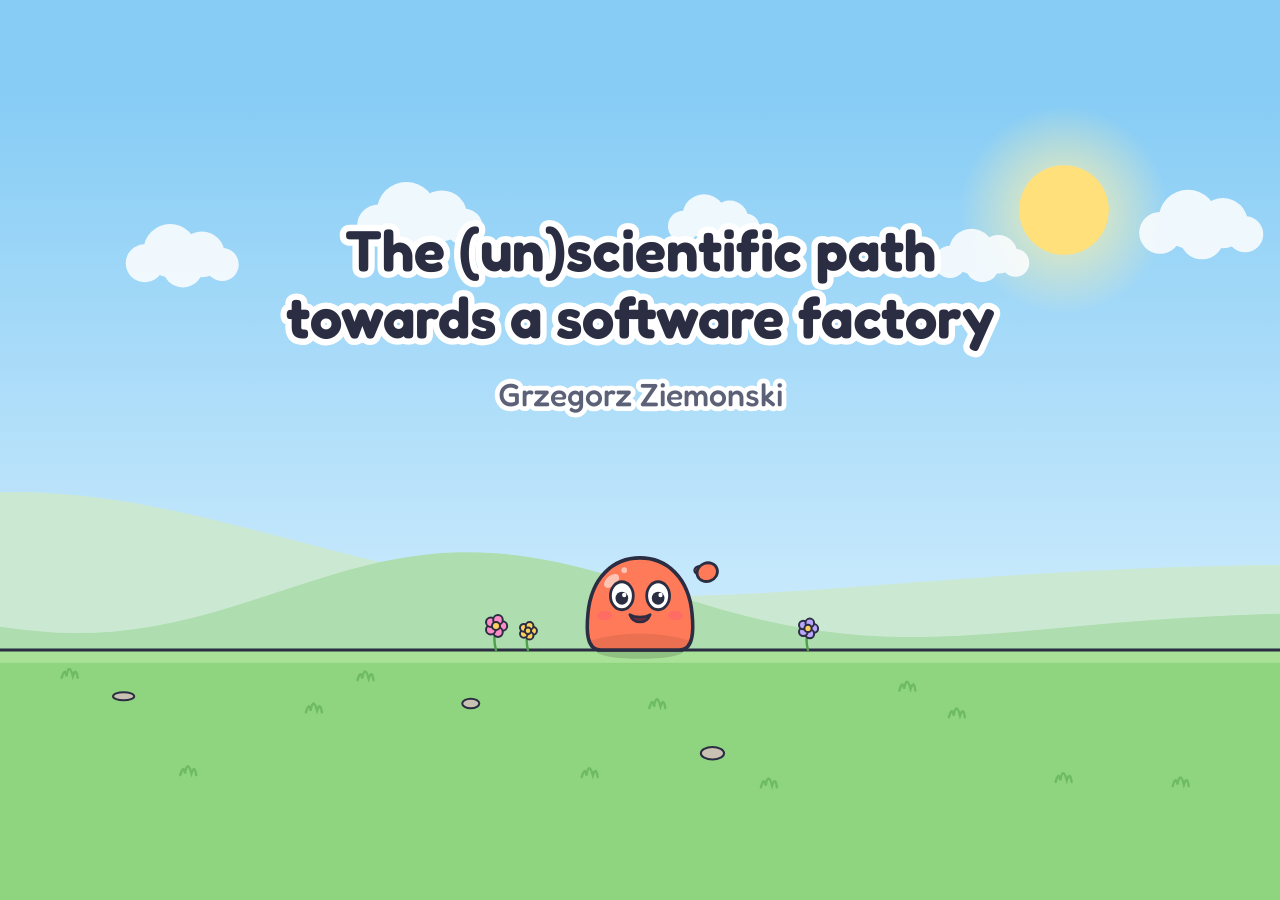
==== commit 14739ade: "Presentation tweaks 3" ====
--- a/software-factories/index.html
+++ b/software-factories/index.html
@@ -8,7 +8,7 @@
       rel="icon"
       href="data:image/svg+xml,%3Csvg xmlns='http://www.w3.org/2000/svg' viewBox='-70 -120 140 125'%3E%3Cpath d='M -50 0 C -68 0 -68 -24 -66 -44 C -62 -88 -34 -112 0 -112 C 34 -112 62 -88 66 -44 C 68 -24 68 0 50 0 Z' fill='%23FF7A59' stroke='%232B2D42' stroke-width='6'/%3E%3Ccircle cx='-23' cy='-66' r='14' fill='white'/%3E%3Ccircle cx='23' cy='-66' r='14' fill='white'/%3E%3Ccircle cx='-23' cy='-63' r='7' fill='%232B2D42'/%3E%3Ccircle cx='23' cy='-63' r='7' fill='%232B2D42'/%3E%3C/svg%3E"
     />
-    <script type="module" crossorigin>(function(){let e=document.createElement(`link`).relList;if(e&&e.supports&&e.supports(`modulepreload`))return;for(let e of document.querySelectorAll(`link[rel="modulepreload"]`))n(e);new MutationObserver(e=>{for(let t of e)if(t.type===`childList`)for(let e of t.addedNodes)e.tagName===`LINK`&&e.rel===`modulepreload`&&n(e)}).observe(document,{childList:!0,subtree:!0});function t(e){let t={};return e.integrity&&(t.integrity=e.integrity),e.referrerPolicy&&(t.referrerPolicy=e.referrerPolicy),t.credentials=e.crossOrigin===`use-credentials`?`include`:e.crossOrigin===`anonymous`?`omit`:`same-origin`,t}function n(e){if(e.ep)return;e.ep=!0;let n=t(e);fetch(e.href,n)}})();var e=[`The (un)scientific path`,`towards a software factory`],t={title:e.join(` `),titleLines:e,speaker:`Grzegorz Ziemonski`,qrUrl:`https://goyozi.github.io/software-factories/`,qrLabel:`goyozi.github.io/software-factories`,linkedinUrl:`https://www.linkedin.com/in/grzegorzziemonski/`,linkedinLabel:`linkedin.com/in/grzegorzziemonski`},n={hello:null,kinds:`Software factories`,shared:`Job in → PR out`,dim:`Not dark. Dim.`,scale:`Where are you, really?`,honest:`Me: honest 3`,shortcut:`10 minutes with Claude?`,story:`A real example`,nothing:`…nothing useful`,local:`Start locally`,pickTool:`Pick a tool`,mustHaves:`Must-haves`,line:`Start from what works`,implement:`Start from what works`,review:`Start from what works`,judge:`Start from what works`,fix:`Start from what works`,appTest:`Start from what works`,pr:`Start from what works`,firstRun:`First run`,detective:`Read the trajectories`,knobs:`Four knobs`,secondRun:`Second run`,timesUp:`Finish by hand. Improve next time.`,barometer:`Watch the trend`,goal:`Ticket in. Merge-ready PR out.`,part2:null,notes:`Take notes`,foreman:`Get a foreman agent`,prompts:`AI reviews. You edit.`,patterns:`Lay the patterns`,guardrails:`Deterministic guardrails`,recap:`Recap`,recapTools:`Pick a tool + must-haves`,recapLine:`Plan → implement → review loop → test → PR`,recapKnobs:`Four knobs`,recapTips:`Five practical tips`,thanks:`Thank you!`},r={kinds:[`Chores`,`Migrations`,`Slack → PR`],darkFactory:[`DARK`,`FACTORY`],dim:`DIM`,shared:[{emoji:`🙈`,text:`hands-off`},{emoji:`📋`,text:`job → PR`},{emoji:`🪜`,text:`multi-step`},{emoji:`🧱`,text:`novel work`}],knock:`knock knock`,scale:[{emoji:`💡`,text:`idea`},{emoji:`🧪`,text:`PoC`},{emoji:`❤️`,text:`I like it`},{emoji:`🚗`,text:`daily driver`},{emoji:`📣`,text:`everyone should`}],claims:[`4!`,`5!`],generate:`✨ Generate factory`,timer:`10:00`,creak:`creak…`,pipeline:[{emoji:`🔍`,text:`find`},{emoji:`🏷️`,text:`triage`},{emoji:`🎫`,text:`ticket`},{emoji:`🔧`,text:`fix`},{emoji:``,text:`PR`}],ranIt:`Ran it?`,deploy:`🚀 Deploy & see!`,locally:`🏠 Try it locally?`,tray:`PRs`,doormat:`localhost`,butHow:`…but how?`,shop:`Tools`,tools:[`Fabro`,`ClankHouse`,`DIY`],secondTalk:`Roland's talk →`,checklist:[{emoji:`🌳`,text:`worktrees`},{emoji:`📈`,text:`live progress`},{emoji:`📜`,text:`logs`},{emoji:`⏪`,text:`rerun a step`},{emoji:`🛑`,text:`cancel`},{emoji:`💰`,text:`costs`}],planTag:`< 100 lines`,stations:{plan:`plan`,implement:`implement`,review:`review`,judge:`judge`,fix:`fix`,test:`app test`,pr:`PR`},run:`RUN`,controls:`FACTORY CONTROLS`,knobs:[{emoji:`📥`,text:`Inputs`},{emoji:`📚`,text:`Context`},{emoji:`💬`,text:`Prompts`},{emoji:`🔀`,text:`Workflow`}],part2:[`Part 2`,`Practical tips`],tip:e=>`Tip ${e}`,notes:[{emoji:`🤔`,text:`expected`},{emoji:`👀`,text:`saw`},{emoji:`🔧`,text:`tweaked`}],later:`later`,wentWrong:`This went wrong!`,prompts:`prompts`,shouting:[`YOU MUST`,`ALWAYS NEVER!!!`],nudge:`nudge`,debt:`debt`,bumpers:[`max 300 lines`,`lint ✓`],recapTips:[{emoji:`📝`,text:`take notes`},{emoji:`👷`,text:`foreman agent`},{emoji:`✋`,text:`human prompts`},{emoji:`🧱`,text:`ready patterns`},{emoji:`🚧`,text:`hard guardrails`}]};function i(e,t){let n=0,r=0,i=null,a=()=>history.replaceState(null,``,`#${n+1}`),o=o=>{i?.kill(),i=null,n=r=Math.max(0,Math.min(t.length-1,o)),e.seek(t[n],!0),a()},s=()=>{if(i)return o(r);n>=t.length-1||(r=n+1,i=e.tweenTo(t[r],{ease:`none`,onComplete:()=>{i=null,n=r,a()}}))},c=()=>o(i?n:n-1),l=()=>{let e=parseInt(location.hash.slice(1),10);return Number.isFinite(e)?e-1:0};window.addEventListener(`keydown`,e=>{if(!(e.metaKey||e.ctrlKey||e.altKey)){switch(e.key){case`ArrowRight`:case`PageDown`:case` `:case`Enter`:s();break;case`ArrowLeft`:case`PageUp`:case`Backspace`:c();break;case`Home`:o(0);break;case`End`:o(t.length-1);break;case`f`:case`F`:document.fullscreenElement?document.exitFullscreen():document.documentElement.requestFullscreen();break;default:return}e.preventDefault()}}),window.addEventListener(`click`,e=>{e.button===0&&s()}),window.addEventListener(`hashchange`,()=>{l()!==n&&o(l())});let u=0,d=()=>{document.body.classList.remove(`idle`),clearTimeout(u),u=window.setTimeout(()=>document.body.classList.add(`idle`),1500)};return window.addEventListener(`mousemove`,d),d(),o(l()),{goto:o,next:s,prev:c,get index(){return n},labels:t}}function a(e){if(e===void 0)throw ReferenceError(`this hasn't been initialised - super() hasn't been called`);return e}function o(e,t){e.prototype=Object.create(t.prototype),e.prototype.constructor=e,e.__proto__=t}var s={autoSleep:120,force3D:`auto`,nullTargetWarn:1,units:{lineHeight:``}},c={duration:.5,overwrite:!1,delay:0},l,u,d,f=1e8,p=1/f,m=Math.PI*2,h=m/4,g=0,_=Math.sqrt,v=Math.cos,y=Math.sin,b=function(e){return typeof e==`string`},x=function(e){return typeof e==`function`},S=function(e){return typeof e==`number`},C=function(e){return e===void 0},w=function(e){return typeof e==`object`},T=function(e){return e!==!1},E=function(){return typeof window<`u`},ee=function(e){return x(e)||b(e)},D=typeof ArrayBuffer==`function`&&ArrayBuffer.isView||function(){},O=Array.isArray,te=/random\([^)]+\)/g,k=/,\s*/g,A=/(?:-?\.?\d|\.)+/gi,ne=/[-+=.]*\d+[.e\-+]*\d*[e\-+]*\d*/g,re=/[-+=.]*\d+[.e-]*\d*[a-z%]*/g,ie=/[-+=.]*\d+\.?\d*(?:e-|e\+)?\d*/gi,ae=/[+-]=-?[.\d]+/,oe=/[^,'"\[\]\s]+/gi,se=/^[+\-=e\s\d]*\d+[.\d]*([a-z]*|%)\s*$/i,j,M,ce,le,ue={},de={},fe,pe=function(e){return(de=Ge(e,ue))&&lr},me=function(e,t){return console.warn(`Invalid property`,e,`set to`,t,`Missing plugin? gsap.registerPlugin()`)},he=function(e,t){return!t&&console.warn(e)},ge=function(e,t){return e&&(ue[e]=t)&&de&&(de[e]=t)||ue},_e=function(){return 0},ve={suppressEvents:!0,isStart:!0,kill:!1},ye={suppressEvents:!0,kill:!1},be={suppressEvents:!0},xe={},Se=[],Ce={},we,Te={},Ee={},De=30,Oe=[],ke=``,Ae=function(e){var t=e[0],n,r;if(w(t)||x(t)||(e=[e]),!(n=(t._gsap||{}).harness)){for(r=Oe.length;r--&&!Oe[r].targetTest(t););n=Oe[r]}for(r=e.length;r--;)e[r]&&(e[r]._gsap||(e[r]._gsap=new yn(e[r],n)))||e.splice(r,1);return e},je=function(e){return e._gsap||Ae(Ot(e))[0]._gsap},Me=function(e,t,n){return(n=e[t])&&x(n)?e[t]():C(n)&&e.getAttribute&&e.getAttribute(t)||n},Ne=function(e,t){return(e=e.split(`,`)).forEach(t)||e},Pe=function(e){return Math.round(e*1e5)/1e5||0},Fe=function(e){return Math.round(e*1e7)/1e7||0},Ie=function(e,t){var n=t.charAt(0),r=parseFloat(t.substr(2));return e=parseFloat(e),n===`+`?e+r:n===`-`?e-r:n===`*`?e*r:e/r},Le=function(e,t){for(var n=t.length,r=0;e.indexOf(t[r])<0&&++r<n;);return r<n},Re=function(){var e=Se.length,t=Se.slice(0),n,r;for(Ce={},Se.length=0,n=0;n<e;n++)r=t[n],r&&r._lazy&&(r.render(r._lazy[0],r._lazy[1],!0)._lazy=0)},ze=function(e){return!!(e._initted||e._startAt||e.add)},Be=function(e,t,n,r){Se.length&&!u&&Re(),e.render(t,n,r||!!(u&&t<0&&ze(e))),Se.length&&!u&&Re()},Ve=function(e){var t=parseFloat(e);return(t||t===0)&&(e+``).match(oe).length<2?t:b(e)?e.trim():e},He=function(e){return e},Ue=function(e,t){for(var n in t)n in e||(e[n]=t[n]);return e},We=function(e){return function(t,n){for(var r in n)r in t||r===`duration`&&e||r===`ease`||(t[r]=n[r])}},Ge=function(e,t){for(var n in t)e[n]=t[n];return e},Ke=function e(t,n){for(var r in n)r!==`__proto__`&&r!==`constructor`&&r!==`prototype`&&(t[r]=w(n[r])?e(t[r]||(t[r]={}),n[r]):n[r]);return t},qe=function(e,t){var n={},r;for(r in e)r in t||(n[r]=e[r]);return n},Je=function(e){var t=e.parent||j,n=e.keyframes?We(O(e.keyframes)):Ue;if(T(e.inherit))for(;t;)n(e,t.vars.defaults),t=t.parent||t._dp;return e},Ye=function(e,t){for(var n=e.length,r=n===t.length;r&&n--&&e[n]===t[n];);return n<0},Xe=function(e,t,n,r,i){n===void 0&&(n=`_first`),r===void 0&&(r=`_last`);var a=e[r],o;if(i)for(o=t[i];a&&a[i]>o;)a=a._prev;return a?(t._next=a._next,a._next=t):(t._next=e[n],e[n]=t),t._next?t._next._prev=t:e[r]=t,t._prev=a,t.parent=t._dp=e,t},Ze=function(e,t,n,r){n===void 0&&(n=`_first`),r===void 0&&(r=`_last`);var i=t._prev,a=t._next;i?i._next=a:e[n]===t&&(e[n]=a),a?a._prev=i:e[r]===t&&(e[r]=i),t._next=t._prev=t.parent=null},Qe=function(e,t){e.parent&&(!t||e.parent.autoRemoveChildren)&&e.parent.remove&&e.parent.remove(e),e._act=0},$e=function(e,t){if(e&&(!t||t._end>e._dur||t._start<0))for(var n=e;n;)n._dirty=1,n=n.parent;return e},et=function(e){for(var t=e.parent;t&&t.parent;)t._dirty=1,t.totalDuration(),t=t.parent;return e},tt=function(e,t,n,r){return e._startAt&&(u?e._startAt.revert(ye):e.vars.immediateRender&&!e.vars.autoRevert||e._startAt.render(t,!0,r))},nt=function e(t){return!t||t._ts&&e(t.parent)},rt=function(e){return e._repeat?it(e._tTime,e=e.duration()+e._rDelay)*e:0},it=function(e,t){var n=Math.floor(e=Fe(e/t));return e&&n===e?n-1:n},at=function(e,t){return(e-t._start)*t._ts+(t._ts>=0?0:t._dirty?t.totalDuration():t._tDur)},ot=function(e){return e._end=Fe(e._start+(e._tDur/Math.abs(e._ts||e._rts||p)||0))},st=function(e,t){var n=e._dp;return n&&n.smoothChildTiming&&e._ts&&(e._start=Fe(n._time-(e._ts>0?t/e._ts:((e._dirty?e.totalDuration():e._tDur)-t)/-e._ts)),ot(e),n._dirty||$e(n,e)),e},ct=function(e,t){var n;if((t._time||!t._dur&&t._initted||t._start<e._time&&(t._dur||!t.add))&&(n=at(e.rawTime(),t),(!t._dur||St(0,t.totalDuration(),n)-t._tTime>p)&&t.render(n,!0)),$e(e,t)._dp&&e._initted&&e._time>=e._dur&&e._ts){if(e._dur<e.duration())for(n=e;n._dp;)n.rawTime()>=0&&n.totalTime(n._tTime),n=n._dp;e._zTime=-p}},lt=function(e,t,n,r){return t.parent&&Qe(t),t._start=Fe((S(n)?n:n||e!==j?yt(e,n,t):e._time)+t._delay),t._end=Fe(t._start+(t.totalDuration()/Math.abs(t.timeScale())||0)),Xe(e,t,`_first`,`_last`,e._sort?`_start`:0),pt(t)||(e._recent=t),r||ct(e,t),e._ts<0&&st(e,e._tTime),e},ut=function(e,t){return(ue.ScrollTrigger||me(`scrollTrigger`,t))&&ue.ScrollTrigger.create(t,e)},dt=function(e,t,n,r,i){if(On(e,t,i),!e._initted)return 1;if(!n&&e._pt&&!u&&(e._dur&&e.vars.lazy!==!1||!e._dur&&e.vars.lazy)&&we!==on.frame)return Se.push(e),e._lazy=[i,r],1},ft=function e(t){var n=t.parent;return n&&n._ts&&n._initted&&!n._lock&&(n.rawTime()<0||e(n))},pt=function(e){var t=e.data;return t===`isFromStart`||t===`isStart`},mt=function(e,t,n,r){var i=e.ratio,a=t<0||!t&&(!e._start&&ft(e)&&(e._initted||!pt(e))||(e._ts<0||e._dp._ts<0)&&!pt(e))?0:1,o=e._rDelay,s=0,c,l,d;if(o&&e._repeat&&(s=St(0,e._tDur,t),l=it(s,o),e._yoyo&&l&1&&(a=1-a),l!==it(e._tTime,o)&&(i=1-a,e.vars.repeatRefresh&&e._initted&&e.invalidate())),a!==i||u||r||e._zTime===p||!t&&e._zTime){if(!e._initted&&dt(e,t,r,n,s))return;for(d=e._zTime,e._zTime=t||(n?p:0),n||=t&&!d,e.ratio=a,e._from&&(a=1-a),e._time=0,e._tTime=s,c=e._pt;c;)c.r(a,c.d),c=c._next;t<0&&tt(e,t,n,!0),e._onUpdate&&!n&&Gt(e,`onUpdate`),s&&e._repeat&&!n&&e.parent&&Gt(e,`onRepeat`),(t>=e._tDur||t<0)&&e.ratio===a&&(a&&Qe(e,1),!n&&!u&&(Gt(e,a?`onComplete`:`onReverseComplete`,!0),e._prom&&e._prom()))}else e._zTime||=t},ht=function(e,t,n){var r;if(n>t)for(r=e._first;r&&r._start<=n;){if(r.data===`isPause`&&r._start>t)return r;r=r._next}else for(r=e._last;r&&r._start>=n;){if(r.data===`isPause`&&r._start<t)return r;r=r._prev}},gt=function(e,t,n,r){var i=e._repeat,a=Fe(t)||0,o=e._tTime/e._tDur;return o&&!r&&(e._time*=a/e._dur),e._dur=a,e._tDur=i?i<0?1e10:Fe(a*(i+1)+e._rDelay*i):a,o>0&&!r&&st(e,e._tTime=e._tDur*o),e.parent&&ot(e),n||$e(e.parent,e),e},_t=function(e){return e instanceof xn?$e(e):gt(e,e._dur)},vt={_start:0,endTime:_e,totalDuration:_e},yt=function e(t,n,r){var i=t.labels,a=t._recent||vt,o=t.duration()>=f?a.endTime(!1):t._dur,s,c,l;return b(n)&&(isNaN(n)||n in i)?(c=n.charAt(0),l=n.substr(-1)===`%`,s=n.indexOf(`=`),c===`<`||c===`>`?(s>=0&&(n=n.replace(/=/,``)),(c===`<`?a._start:a.endTime(a._repeat>=0))+(parseFloat(n.substr(1))||0)*(l?(s<0?a:r).totalDuration()/100:1)):s<0?(n in i||(i[n]=o),i[n]):(c=parseFloat(n.charAt(s-1)+n.substr(s+1)),l&&r&&(c=c/100*(O(r)?r[0]:r).totalDuration()),s>1?e(t,n.substr(0,s-1),r)+c:o+c)):n==null?o:+n},bt=function(e,t,n){var r=S(t[1]),i=(r?2:1)+(e<2?0:1),a=t[i],o,s;if(r&&(a.duration=t[1]),a.parent=n,e){for(o=a,s=n;s&&!(`immediateRender`in o);)o=s.vars.defaults||{},s=T(s.vars.inherit)&&s.parent;a.immediateRender=T(o.immediateRender),e<2?a.runBackwards=1:a.startAt=t[i-1]}return new Fn(t[0],a,t[i+1])},xt=function(e,t){return e||e===0?t(e):t},St=function(e,t,n){return n<e?e:n>t?t:n},Ct=function(e,t){return!b(e)||!(t=se.exec(e))?``:t[1]},wt=function(e,t,n){return xt(n,function(n){return St(e,t,n)})},Tt=[].slice,Et=function(e,t){return e&&w(e)&&`length`in e&&(!t&&!e.length||e.length-1 in e&&w(e[0]))&&!e.nodeType&&e!==M},Dt=function(e,t,n){return n===void 0&&(n=[]),e.forEach(function(e){var r;return b(e)&&!t||Et(e,1)?(r=n).push.apply(r,Ot(e)):n.push(e)})||n},Ot=function(e,t,n){return d&&!t&&d.selector?d.selector(e):b(e)&&!n&&(ce||!sn())?Tt.call((t||le).querySelectorAll(e),0):O(e)?Dt(e,n):Et(e)?Tt.call(e,0):e?[e]:[]},kt=function(e){return e=Ot(e)[0]||he(`Invalid scope`)||{},function(t){var n=e.current||e.nativeElement||e;return Ot(t,n.querySelectorAll?n:n===e?he(`Invalid scope`)||le.createElement(`div`):e)}},At=function(e){return e.sort(function(){return .5-Math.random()})},jt=function(e){if(x(e))return e;var t=w(e)?e:{each:e},n=mn(t.ease),r=t.from||0,i=parseFloat(t.base)||0,a={},o=r>0&&r<1,s=isNaN(r)||o,c=t.axis,l=r,u=r;return b(r)?l=u={center:.5,edges:.5,end:1}[r]||0:!o&&s&&(l=r[0],u=r[1]),function(e,o,d){var p=(d||t).length,m=a[p],h,g,v,y,b,x,S,C,w;if(!m){if(w=t.grid===`auto`?0:(t.grid||[1,f])[1],!w){for(S=-f;S<(S=d[w++].getBoundingClientRect().left)&&w<p;);w<p&&w--}for(m=a[p]=[],h=s?Math.min(w,p)*l-.5:r%w,g=w===f?0:s?p*u/w-.5:r/w|0,S=0,C=f,x=0;x<p;x++)v=x%w-h,y=g-(x/w|0),m[x]=b=c?Math.abs(c===`y`?y:v):_(v*v+y*y),b>S&&(S=b),b<C&&(C=b);r===`random`&&At(m),m.max=S-C,m.min=C,m.v=p=(parseFloat(t.amount)||parseFloat(t.each)*(w>p?p-1:c?c===`y`?p/w:w:Math.max(w,p/w))||0)*(r===`edges`?-1:1),m.b=p<0?i-p:i,m.u=Ct(t.amount||t.each)||0,n=n&&p<0?pn(n):n}return p=(m[e]-m.min)/m.max||0,Fe(m.b+(n?n(p):p)*m.v)+m.u}},Mt=function(e){var t=10**((e+``).split(`.`)[1]||``).length;return function(n){var r=Fe(Math.round(parseFloat(n)/e)*e*t);return(r-r%1)/t+(S(n)?0:Ct(n))}},Nt=function(e,t){var n=O(e),r,i;return!n&&w(e)&&(r=n=e.radius||f,e.values?(e=Ot(e.values),(i=!S(e[0]))&&(r*=r)):e=Mt(e.increment)),xt(t,n?x(e)?function(t){return i=e(t),Math.abs(i-t)<=r?i:t}:function(t){for(var n=parseFloat(i?t.x:t),a=parseFloat(i?t.y:0),o=f,s=0,c=e.length,l,u;c--;)i?(l=e[c].x-n,u=e[c].y-a,l=l*l+u*u):l=Math.abs(e[c]-n),l<o&&(o=l,s=c);return s=!r||o<=r?e[s]:t,i||s===t||S(t)?s:s+Ct(t)}:Mt(e))},Pt=function(e,t,n,r){return xt(O(e)?!t:n===!0?!!(n=0):!r,function(){return O(e)?e[~~(Math.random()*e.length)]:(n||=1e-5)&&(r=n<1?10**((n+``).length-2):1)&&Math.floor(Math.round((e-n/2+Math.random()*(t-e+n*.99))/n)*n*r)/r})},Ft=function(){var e=[...arguments];return function(t){return e.reduce(function(e,t){return t(e)},t)}},It=function(e,t){return function(n){return e(parseFloat(n))+(t||Ct(n))}},Lt=function(e,t,n){return Ht(e,t,0,1,n)},Rt=function(e,t,n){return xt(n,function(n){return e[~~t(n)]})},zt=function e(t,n,r){var i=n-t;return O(t)?Rt(t,e(0,t.length),n):xt(r,function(e){return(i+(e-t)%i)%i+t})},Bt=function e(t,n,r){var i=n-t,a=i*2;return O(t)?Rt(t,e(0,t.length-1),n):xt(r,function(e){return e=(a+(e-t)%a)%a||0,t+(e>i?a-e:e)})},Vt=function(e){return e.replace(te,function(e){var t=e.indexOf(`[`)+1,n=e.substring(t||7,t?e.indexOf(`]`):e.length-1).split(k);return Pt(t?n:+n[0],t?0:+n[1],+n[2]||1e-5)})},Ht=function(e,t,n,r,i){var a=t-e,o=r-n;return xt(i,function(t){return n+((t-e)/a*o||0)})},Ut=function e(t,n,r,i){var a=isNaN(t+n)?0:function(e){return(1-e)*t+e*n};if(!a){var o=b(t),s={},c,l,u,d,f;if(r===!0&&(i=1)&&(r=null),o)t={p:t},n={p:n};else if(O(t)&&!O(n)){for(u=[],d=t.length,f=d-2,l=1;l<d;l++)u.push(e(t[l-1],t[l]));d--,a=function(e){e*=d;var t=Math.min(f,~~e);return u[t](e-t)},r=n}else i||(t=Ge(O(t)?[]:{},t));if(!u){for(c in n)Cn.call(s,t,c,`get`,n[c]);a=function(e){return Wn(e,s)||(o?t.p:t)}}}return xt(r,a)},Wt=function(e,t,n){var r=e.labels,i=f,a,o,s;for(a in r)o=r[a]-t,o<0==!!n&&o&&i>(o=Math.abs(o))&&(s=a,i=o);return s},Gt=function(e,t,n){var r=e.vars,i=r[t],a=d,o=e._ctx,s,c,l;if(i)return s=r[t+`Params`],c=r.callbackScope||e,n&&Se.length&&Re(),o&&(d=o),l=s?i.apply(c,s):i.call(c),d=a,l},Kt=function(e){return Qe(e),e.scrollTrigger&&e.scrollTrigger.kill(!!u),e.progress()<1&&Gt(e,`onInterrupt`),e},qt,Jt=[],Yt=function(e){if(e){if(e=!e.name&&e.default||e,E()||e.headless){var t=e.name,n=x(e),r=t&&!n&&e.init?function(){this._props=[]}:e,i={init:_e,render:Wn,add:Cn,kill:Kn,modifier:Gn,rawVars:0},a={targetTest:0,get:0,getSetter:Bn,aliases:{},register:0};if(sn(),e!==r){if(Te[t])return;Ue(r,Ue(qe(e,i),a)),Ge(r.prototype,Ge(i,qe(e,a))),Te[r.prop=t]=r,e.targetTest&&(Oe.push(r),xe[t]=1),t=(t===`css`?`CSS`:t.charAt(0).toUpperCase()+t.substr(1))+`Plugin`}ge(t,r),e.register&&e.register(lr,r,Yn)}else Jt.push(e)}},N=255,Xt={aqua:[0,N,N],lime:[0,N,0],silver:[192,192,192],black:[0,0,0],maroon:[128,0,0],teal:[0,128,128],blue:[0,0,N],navy:[0,0,128],white:[N,N,N],olive:[128,128,0],yellow:[N,N,0],orange:[N,165,0],gray:[128,128,128],purple:[128,0,128],green:[0,128,0],red:[N,0,0],pink:[N,192,203],cyan:[0,N,N],transparent:[N,N,N,0]},Zt=function(e,t,n){return e+=e<0?1:e>1?-1:0,(e*6<1?t+(n-t)*e*6:e<.5?n:e*3<2?t+(n-t)*(2/3-e)*6:t)*N+.5|0},Qt=function(e,t,n){var r=e?S(e)?[e>>16,e>>8&N,e&N]:0:Xt.black,i,a,o,s,c,l,u,d,f,p;if(!r){if(e.substr(-1)===`,`&&(e=e.substr(0,e.length-1)),Xt[e])r=Xt[e];else if(e.charAt(0)===`#`){if(e.length<6&&(i=e.charAt(1),a=e.charAt(2),o=e.charAt(3),e=`#`+i+i+a+a+o+o+(e.length===5?e.charAt(4)+e.charAt(4):``)),e.length===9)return r=parseInt(e.substr(1,6),16),[r>>16,r>>8&N,r&N,parseInt(e.substr(7),16)/255];e=parseInt(e.substr(1),16),r=[e>>16,e>>8&N,e&N]}else if(e.substr(0,3)===`hsl`){if(r=p=e.match(A),!t)s=r[0]%360/360,c=r[1]/100,l=r[2]/100,a=l<=.5?l*(c+1):l+c-l*c,i=l*2-a,r.length>3&&(r[3]*=1),r[0]=Zt(s+1/3,i,a),r[1]=Zt(s,i,a),r[2]=Zt(s-1/3,i,a);else if(~e.indexOf(`=`))return r=e.match(ne),n&&r.length<4&&(r[3]=1),r}else r=e.match(A)||Xt.transparent;r=r.map(Number)}return t&&!p&&(i=r[0]/N,a=r[1]/N,o=r[2]/N,u=Math.max(i,a,o),d=Math.min(i,a,o),l=(u+d)/2,u===d?s=c=0:(f=u-d,c=l>.5?f/(2-u-d):f/(u+d),s=u===i?(a-o)/f+(a<o?6:0):u===a?(o-i)/f+2:(i-a)/f+4,s*=60),r[0]=~~(s+.5),r[1]=~~(c*100+.5),r[2]=~~(l*100+.5)),n&&r.length<4&&(r[3]=1),r},$t=function(e){var t=[],n=[],r=-1;return e.split(tn).forEach(function(e){var i=e.match(re)||[];t.push.apply(t,i),n.push(r+=i.length+1)}),t.c=n,t},en=function(e,t,n){var r=``,i=(e+r).match(tn),a=t?`hsla(`:`rgba(`,o=0,s,c,l,u;if(!i)return e;if(i=i.map(function(e){return(e=Qt(e,t,1))&&a+(t?e[0]+`,`+e[1]+`%,`+e[2]+`%,`+e[3]:e.join(`,`))+`)`}),n&&(l=$t(e),s=n.c,s.join(r)!==l.c.join(r)))for(c=e.replace(tn,`1`).split(re),u=c.length-1;o<u;o++)r+=c[o]+(~s.indexOf(o)?i.shift()||a+`0,0,0,0)`:(l.length?l:i.length?i:n).shift());if(!c)for(c=e.split(tn),u=c.length-1;o<u;o++)r+=c[o]+i[o];return r+c[u]},tn=function(){var e=`(?:\\b(?:(?:rgb|rgba|hsl|hsla)\\(.+?\\))|\\B#(?:[0-9a-f]{3,4}){1,2}\\b`,t;for(t in Xt)e+=`|`+t+`\\b`;return RegExp(e+`)`,`gi`)}(),nn=/hsl[a]?\(/,rn=function(e){var t=e.join(` `),n;if(tn.lastIndex=0,tn.test(t))return n=nn.test(t),e[1]=en(e[1],n),e[0]=en(e[0],n,$t(e[1])),!0},an,on=function(){var e=Date.now,t=500,n=33,r=e(),i=r,a=1e3/240,o=a,s=[],c,l,u,d,f,p,m=function u(m){var h=e()-i,g=m===!0,_,v,y,b;if((h>t||h<0)&&(r+=h-n),i+=h,y=i-r,_=y-o,(_>0||g)&&(b=++d.frame,f=y-d.time*1e3,d.time=y/=1e3,o+=_+(_>=a?4:a-_),v=1),g||(c=l(u)),v)for(p=0;p<s.length;p++)s[p](y,f,b,m)};return d={time:0,frame:0,tick:function(){m(!0)},deltaRatio:function(e){return f/(1e3/(e||60))},wake:function(){fe&&(!ce&&E()&&(M=ce=window,le=M.document||{},ue.gsap=lr,(M.gsapVersions||(M.gsapVersions=[])).push(lr.version),pe(de||M.GreenSockGlobals||!M.gsap&&M||{}),Jt.forEach(Yt)),u=typeof requestAnimationFrame<`u`&&requestAnimationFrame,c&&d.sleep(),l=u||function(e){return setTimeout(e,o-d.time*1e3+1|0)},an=1,m(2))},sleep:function(){(u?cancelAnimationFrame:clearTimeout)(c),an=0,l=_e},lagSmoothing:function(e,r){t=e||1/0,n=Math.min(r||33,t)},fps:function(e){a=1e3/(e||240),o=d.time*1e3+a},add:function(e,t,n){var r=t?function(t,n,i,a){e(t,n,i,a),d.remove(r)}:e;return d.remove(e),s[n?`unshift`:`push`](r),sn(),r},remove:function(e,t){~(t=s.indexOf(e))&&s.splice(t,1)&&p>=t&&p--},_listeners:s},d}(),sn=function(){return!an&&on.wake()},P={},cn=/^[\d.\-M][\d.\-,\s]/,ln=/["']/g,un=function(e){for(var t={},n=e.substr(1,e.length-3).split(`:`),r=n[0],i=1,a=n.length,o,s,c;i<a;i++)s=n[i],o=i===a-1?s.length:s.lastIndexOf(`,`),c=s.substr(0,o),t[r]=isNaN(c)?c.replace(ln,``).trim():+c,r=s.substr(o+1).trim();return t},dn=function(e){var t=e.indexOf(`(`)+1,n=e.indexOf(`)`),r=e.indexOf(`(`,t);return e.substring(t,~r&&r<n?e.indexOf(`)`,n+1):n)},fn=function(e){var t=(e+``).split(`(`),n=P[t[0]];return n&&t.length>1&&n.config?n.config.apply(null,~e.indexOf(`{`)?[un(t[1])]:dn(e).split(`,`).map(Ve)):P._CE&&cn.test(e)?P._CE(``,e):n},pn=function(e){return function(t){return 1-e(1-t)}},mn=function(e,t){return e&&(x(e)?e:P[e]||fn(e))||t},hn=function(e,t,n,r){n===void 0&&(n=function(e){return 1-t(1-e)}),r===void 0&&(r=function(e){return e<.5?t(e*2)/2:1-t((1-e)*2)/2});var i={easeIn:t,easeOut:n,easeInOut:r},a;return Ne(e,function(e){for(var t in P[e]=ue[e]=i,P[a=e.toLowerCase()]=n,i)P[a+(t===`easeIn`?`.in`:t===`easeOut`?`.out`:`.inOut`)]=P[e+`.`+t]=i[t]}),i},gn=function(e){return function(t){return t<.5?(1-e(1-t*2))/2:.5+e((t-.5)*2)/2}},_n=function e(t,n,r){var i=n>=1?n:1,a=(r||(t?.3:.45))/(n<1?n:1),o=a/m*(Math.asin(1/i)||0),s=function(e){return e===1?1:i*2**(-10*e)*y((e-o)*a)+1},c=t===`out`?s:t===`in`?function(e){return 1-s(1-e)}:gn(s);return a=m/a,c.config=function(n,r){return e(t,n,r)},c},vn=function e(t,n){n===void 0&&(n=1.70158);var r=function(e){return e?--e*e*((n+1)*e+n)+1:0},i=t===`out`?r:t===`in`?function(e){return 1-r(1-e)}:gn(r);return i.config=function(n){return e(t,n)},i};Ne(`Linear,Quad,Cubic,Quart,Quint,Strong`,function(e,t){var n=t<5?t+1:t;hn(e+`,Power`+(n-1),t?function(e){return e**+n}:function(e){return e},function(e){return 1-(1-e)**n},function(e){return e<.5?(e*2)**n/2:1-((1-e)*2)**n/2})}),P.Linear.easeNone=P.none=P.Linear.easeIn,hn(`Elastic`,_n(`in`),_n(`out`),_n()),(function(e,t){var n=1/t,r=2*n,i=2.5*n,a=function(a){return a<n?e*a*a:a<r?e*(a-1.5/t)**2+.75:a<i?e*(a-=2.25/t)*a+.9375:e*(a-2.625/t)**2+.984375};hn(`Bounce`,function(e){return 1-a(1-e)},a)})(7.5625,2.75),hn(`Expo`,function(e){return 2**(10*(e-1))*e+e*e*e*e*e*e*(1-e)}),hn(`Circ`,function(e){return-(_(1-e*e)-1)}),hn(`Sine`,function(e){return e===1?1:-v(e*h)+1}),hn(`Back`,vn(`in`),vn(`out`),vn()),P.SteppedEase=P.steps=ue.SteppedEase={config:function(e,t){e===void 0&&(e=1);var n=1/e,r=e+ +!t,i=+!!t,a=1-p;return function(e){return((r*St(0,a,e)|0)+i)*n}}},c.ease=P[`quad.out`],Ne(`onComplete,onUpdate,onStart,onRepeat,onReverseComplete,onInterrupt`,function(e){return ke+=e+`,`+e+`Params,`});var yn=function(e,t){this.id=g++,e._gsap=this,this.target=e,this.harness=t,this.get=t?t.get:Me,this.set=t?t.getSetter:Bn},bn=function(){function e(e){this.vars=e,this._delay=+e.delay||0,(this._repeat=e.repeat===1/0?-2:e.repeat||0)&&(this._rDelay=e.repeatDelay||0,this._yoyo=!!e.yoyo||!!e.yoyoEase),this._ts=1,gt(this,+e.duration,1,1),this.data=e.data,d&&(this._ctx=d,d.data.push(this)),an||on.wake()}var t=e.prototype;return t.delay=function(e){return e||e===0?(this.parent&&this.parent.smoothChildTiming&&this.startTime(this._start+e-this._delay),this._delay=e,this):this._delay},t.duration=function(e){return arguments.length?this.totalDuration(this._repeat>0?e+(e+this._rDelay)*this._repeat:e):this.totalDuration()&&this._dur},t.totalDuration=function(e){return arguments.length?(this._dirty=0,gt(this,this._repeat<0?e:(e-this._repeat*this._rDelay)/(this._repeat+1))):this._tDur},t.totalTime=function(e,t){if(sn(),!arguments.length)return this._tTime;var n=this._dp;if(n&&n.smoothChildTiming&&this._ts){for(st(this,e),!n._dp||n.parent||ct(n,this);n&&n.parent;)n.parent._time!==n._start+(n._ts>=0?n._tTime/n._ts:(n.totalDuration()-n._tTime)/-n._ts)&&n.totalTime(n._tTime,!0),n=n.parent;!this.parent&&this._dp.autoRemoveChildren&&(this._ts>0&&e<this._tDur||this._ts<0&&e>0||!this._tDur&&!e)&&lt(this._dp,this,this._start-this._delay)}return(this._tTime!==e||!this._dur&&!t||this._initted&&Math.abs(this._zTime)===p||!this._initted&&this._dur&&e||!e&&!this._initted&&(this.add||this._ptLookup))&&(this._ts||(this._pTime=e),Be(this,e,t)),this},t.time=function(e,t){return arguments.length?this.totalTime(Math.min(this.totalDuration(),e+rt(this))%(this._dur+this._rDelay)||(e?this._dur:0),t):this._time},t.totalProgress=function(e,t){return arguments.length?this.totalTime(this.totalDuration()*e,t):this.totalDuration()?Math.min(1,this._tTime/this._tDur):this.rawTime()>=0&&this._initted?1:0},t.progress=function(e,t){return arguments.length?this.totalTime(this.duration()*(this._yoyo&&!(this.iteration()&1)?1-e:e)+rt(this),t):this.duration()?Math.min(1,this._time/this._dur):+(this.rawTime()>0)},t.iteration=function(e,t){var n=this.duration()+this._rDelay;return arguments.length?this.totalTime(this._time+(e-1)*n,t):this._repeat?it(this._tTime,n)+1:1},t.timeScale=function(e,t){if(!arguments.length)return this._rts===-p?0:this._rts;if(this._rts===e)return this;var n=this.parent&&this._ts?at(this.parent._time,this):this._tTime;return this._rts=+e||0,this._ts=this._ps||e===-p?0:this._rts,this.totalTime(St(-Math.abs(this._delay),this.totalDuration(),n),t!==!1),ot(this),et(this)},t.paused=function(e){return arguments.length?(this._ps!==e&&(this._ps=e,e?(this._pTime=this._tTime||Math.max(-this._delay,this.rawTime()),this._ts=this._act=0):(sn(),this._ts=this._rts,this.totalTime(this.parent&&!this.parent.smoothChildTiming?this.rawTime():this._tTime||this._pTime,this.progress()===1&&Math.abs(this._zTime)!==p&&(this._tTime-=p)))),this):this._ps},t.startTime=function(e){if(arguments.length){this._start=Fe(e);var t=this.parent||this._dp;return t&&(t._sort||!this.parent)&&lt(t,this,this._start-this._delay),this}return this._start},t.endTime=function(e){return this._start+(T(e)?this.totalDuration():this.duration())/Math.abs(this._ts||1)},t.rawTime=function(e){var t=this.parent||this._dp;return t?e&&(!this._ts||this._repeat&&this._time&&this.totalProgress()<1)?this._tTime%(this._dur+this._rDelay):this._ts?at(t.rawTime(e),this):this._tTime:this._tTime},t.revert=function(e){e===void 0&&(e=be);var t=u;return u=e,ze(this)&&(this.timeline&&this.timeline.revert(e),this.totalTime(-.01,e.suppressEvents)),this.data!==`nested`&&e.kill!==!1&&this.kill(),u=t,this},t.globalTime=function(e){for(var t=this,n=arguments.length?e:t.rawTime();t;)n=t._start+n/(Math.abs(t._ts)||1),t=t._dp;return!this.parent&&this._sat?this._sat.globalTime(e):n},t.repeat=function(e){return arguments.length?(this._repeat=e===1/0?-2:e,_t(this)):this._repeat===-2?1/0:this._repeat},t.repeatDelay=function(e){if(arguments.length){var t=this._time;return this._rDelay=e,_t(this),t?this.time(t):this}return this._rDelay},t.yoyo=function(e){return arguments.length?(this._yoyo=e,this):this._yoyo},t.seek=function(e,t){return this.totalTime(yt(this,e),T(t))},t.restart=function(e,t){return this.play().totalTime(e?-this._delay:0,T(t)),this._dur||(this._zTime=-p),this},t.play=function(e,t){return e!=null&&this.seek(e,t),this.reversed(!1).paused(!1)},t.reverse=function(e,t){return e!=null&&this.seek(e||this.totalDuration(),t),this.reversed(!0).paused(!1)},t.pause=function(e,t){return e!=null&&this.seek(e,t),this.paused(!0)},t.resume=function(){return this.paused(!1)},t.reversed=function(e){return arguments.length?(!!e!==this.reversed()&&this.timeScale(-this._rts||(e?-p:0)),this):this._rts<0},t.invalidate=function(){return this._initted=this._act=0,this._zTime=-p,this},t.isActive=function(){var e=this.parent||this._dp,t=this._start,n;return!!(!e||this._ts&&this._initted&&e.isActive()&&(n=e.rawTime(!0))>=t&&n<this.endTime(!0)-p)},t.eventCallback=function(e,t,n){var r=this.vars;return arguments.length>1?(t?(r[e]=t,n&&(r[e+`Params`]=n),e===`onUpdate`&&(this._onUpdate=t)):delete r[e],this):r[e]},t.then=function(e){var t=this,n=t._prom;return new Promise(function(r){var i=x(e)?e:He,a=function(){var e=t.then;t.then=null,n&&n(),x(i)&&(i=i(t))&&(i.then||i===t)&&(t.then=e),r(i),t.then=e};t._initted&&t.totalProgress()===1&&t._ts>=0||!t._tTime&&t._ts<0?a():t._prom=a})},t.kill=function(){Kt(this)},e}();Ue(bn.prototype,{_time:0,_start:0,_end:0,_tTime:0,_tDur:0,_dirty:0,_repeat:0,_yoyo:!1,parent:null,_initted:!1,_rDelay:0,_ts:1,_dp:0,ratio:0,_zTime:-p,_prom:0,_ps:!1,_rts:1});var xn=function(e){o(t,e);function t(t,n){var r;return t===void 0&&(t={}),r=e.call(this,t)||this,r.labels={},r.smoothChildTiming=!!t.smoothChildTiming,r.autoRemoveChildren=!!t.autoRemoveChildren,r._sort=T(t.sortChildren),j&&lt(t.parent||j,a(r),n),t.reversed&&r.reverse(),t.paused&&r.paused(!0),t.scrollTrigger&&ut(a(r),t.scrollTrigger),r}var n=t.prototype;return n.to=function(e,t,n){return bt(0,arguments,this),this},n.from=function(e,t,n){return bt(1,arguments,this),this},n.fromTo=function(e,t,n,r){return bt(2,arguments,this),this},n.set=function(e,t,n){return t.duration=0,t.parent=this,Je(t).repeatDelay||(t.repeat=0),t.immediateRender=!!t.immediateRender,new Fn(e,t,yt(this,n),1),this},n.call=function(e,t,n){return lt(this,Fn.delayedCall(0,e,t),n)},n.staggerTo=function(e,t,n,r,i,a,o){return n.duration=t,n.stagger=n.stagger||r,n.onComplete=a,n.onCompleteParams=o,n.parent=this,new Fn(e,n,yt(this,i)),this},n.staggerFrom=function(e,t,n,r,i,a,o){return n.runBackwards=1,Je(n).immediateRender=T(n.immediateRender),this.staggerTo(e,t,n,r,i,a,o)},n.staggerFromTo=function(e,t,n,r,i,a,o,s){return r.startAt=n,Je(r).immediateRender=T(r.immediateRender),this.staggerTo(e,t,r,i,a,o,s)},n.render=function(e,t,n){var r=this._time,i=this._dirty?this.totalDuration():this._tDur,a=this._dur,o=e<=0?0:Fe(e),s=this._zTime<0!=e<0&&(this._initted||!a),c,l,d,f,m,h,g,_,v,y,b,x;if(this!==j&&o>i&&e>=0&&(o=i),o!==this._tTime||n||s){if(r!==this._time&&a&&(o+=this._time-r,e+=this._time-r),c=o,v=this._start,_=this._ts,h=!_,s&&(a||(r=this._zTime),(e||!t)&&(this._zTime=e)),this._repeat){if(b=this._yoyo,m=a+this._rDelay,this._repeat<-1&&e<0)return this.totalTime(m*100+e,t,n);if(c=Fe(o%m),o===i?(f=this._repeat,c=a):(y=Fe(o/m),f=~~y,f&&f===y&&(c=a,f--),c>a&&(c=a)),y=it(this._tTime,m),!r&&this._tTime&&y!==f&&this._tTime-y*m-this._dur<=0&&(y=f),b&&f&1&&(c=a-c,x=1),f!==y&&!this._lock){var S=b&&y&1,C=S===(b&&f&1);if(f<y&&(S=!S),r=S?0:o%a?a:o,this._lock=1,this.render(r||(x?0:Fe(f*m)),t,!a)._lock=0,this._tTime=o,!t&&this.parent&&Gt(this,`onRepeat`),this.vars.repeatRefresh&&!x&&(this.invalidate()._lock=1,y=f),r&&r!==this._time||h!==!this._ts||this.vars.onRepeat&&!this.parent&&!this._act||(a=this._dur,i=this._tDur,C&&(this._lock=2,r=S?a:-1e-4,this.render(r,!0),this.vars.repeatRefresh&&!x&&this.invalidate()),this._lock=0,!this._ts&&!h))return this}}if(this._hasPause&&!this._forcing&&this._lock<2&&(g=ht(this,Fe(r),Fe(c)),g&&(o-=c-(c=g._start))),this._tTime=o,this._time=c,this._act=!!_,this._initted||(this._onUpdate=this.vars.onUpdate,this._initted=1,this._zTime=e,r=0),!r&&o&&a&&!t&&!y&&(Gt(this,`onStart`),this._tTime!==o))return this;if(c>=r&&e>=0)for(l=this._first;l;){if(d=l._next,(l._act||c>=l._start)&&l._ts&&g!==l){if(l.parent!==this)return this.render(e,t,n);if(l.render(l._ts>0?(c-l._start)*l._ts:(l._dirty?l.totalDuration():l._tDur)+(c-l._start)*l._ts,t,n),c!==this._time||!this._ts&&!h){g=0,d&&(o+=this._zTime=-p);break}}l=d}else{l=this._last;for(var w=e<0?e:c;l;){if(d=l._prev,(l._act||w<=l._end)&&l._ts&&g!==l){if(l.parent!==this)return this.render(e,t,n);if(l.render(l._ts>0?(w-l._start)*l._ts:(l._dirty?l.totalDuration():l._tDur)+(w-l._start)*l._ts,t,n||u&&ze(l)),c!==this._time||!this._ts&&!h){g=0,d&&(o+=this._zTime=w?-p:p);break}}l=d}}if(g&&!t&&(this.pause(),g.render(c>=r?0:-p)._zTime=c>=r?1:-1,this._ts))return this._start=v,ot(this),this.render(e,t,n);this._onUpdate&&!t&&Gt(this,`onUpdate`,!0),(o===i&&this._tTime>=this.totalDuration()||!o&&r)&&(v===this._start||Math.abs(_)!==Math.abs(this._ts))&&(this._lock||((e||!a)&&(o===i&&this._ts>0||!o&&this._ts<0)&&Qe(this,1),!t&&!(e<0&&!r)&&(o||r||!i)&&(Gt(this,o===i&&e>=0?`onComplete`:`onReverseComplete`,!0),this._prom&&!(o<i&&this.timeScale()>0)&&this._prom())))}return this},n.add=function(e,t){var n=this;if(S(t)||(t=yt(this,t,e)),!(e instanceof bn)){if(O(e))return e.forEach(function(e){return n.add(e,t)}),this;if(b(e))return this.addLabel(e,t);if(x(e))e=Fn.delayedCall(0,e);else return this}return this===e?this:lt(this,e,t)},n.getChildren=function(e,t,n,r){e===void 0&&(e=!0),t===void 0&&(t=!0),n===void 0&&(n=!0),r===void 0&&(r=-f);for(var i=[],a=this._first;a;)a._start>=r&&(a instanceof Fn?t&&i.push(a):(n&&i.push(a),e&&i.push.apply(i,a.getChildren(!0,t,n)))),a=a._next;return i},n.getById=function(e){for(var t=this.getChildren(1,1,1),n=t.length;n--;)if(t[n].vars.id===e)return t[n]},n.remove=function(e){return b(e)?this.removeLabel(e):x(e)?this.killTweensOf(e):(e.parent===this&&Ze(this,e),e===this._recent&&(this._recent=this._last),$e(this))},n.totalTime=function(t,n){return arguments.length?(this._forcing=1,!this._dp&&this._ts&&(this._start=Fe(on.time-(this._ts>0?t/this._ts:(this.totalDuration()-t)/-this._ts))),e.prototype.totalTime.call(this,t,n),this._forcing=0,this):this._tTime},n.addLabel=function(e,t){return this.labels[e]=yt(this,t),this},n.removeLabel=function(e){return delete this.labels[e],this},n.addPause=function(e,t,n){var r=Fn.delayedCall(0,t||_e,n);return r.data=`isPause`,this._hasPause=1,lt(this,r,yt(this,e))},n.removePause=function(e){var t=this._first;for(e=yt(this,e);t;)t._start===e&&t.data===`isPause`&&Qe(t),t=t._next},n.killTweensOf=function(e,t,n){for(var r=this.getTweensOf(e,n),i=r.length;i--;)En!==r[i]&&r[i].kill(e,t);return this},n.getTweensOf=function(e,t){for(var n=[],r=Ot(e),i=this._first,a=S(t),o;i;)i instanceof Fn?Le(i._targets,r)&&(a?(!En||i._initted&&i._ts)&&i.globalTime(0)<=t&&i.globalTime(i.totalDuration())>t:!t||i.isActive())&&n.push(i):(o=i.getTweensOf(r,t)).length&&n.push.apply(n,o),i=i._next;return n},n.tweenTo=function(e,t){t||={};var n=this,r=yt(n,e),i=t,a=i.startAt,o=i.onStart,s=i.onStartParams,c=i.immediateRender,l,u=Fn.to(n,Ue({ease:t.ease||`none`,lazy:!1,immediateRender:!1,time:r,overwrite:`auto`,duration:t.duration||Math.abs((r-(a&&`time`in a?a.time:n._time))/n.timeScale())||p,onStart:function(){if(n.pause(),!l){var e=t.duration||Math.abs((r-(a&&`time`in a?a.time:n._time))/n.timeScale());u._dur!==e&&gt(u,e,0,1).render(u._time,!0,!0),l=1}o&&o.apply(u,s||[])}},t));return c?u.render(0):u},n.tweenFromTo=function(e,t,n){return this.tweenTo(t,Ue({startAt:{time:yt(this,e)}},n))},n.recent=function(){return this._recent},n.nextLabel=function(e){return e===void 0&&(e=this._time),Wt(this,yt(this,e))},n.previousLabel=function(e){return e===void 0&&(e=this._time),Wt(this,yt(this,e),1)},n.currentLabel=function(e){return arguments.length?this.seek(e,!0):this.previousLabel(this._time+p)},n.shiftChildren=function(e,t,n){n===void 0&&(n=0);var r=this._first,i=this.labels,a;for(e=Fe(e);r;)r._start>=n&&(r._start+=e,r._end+=e),r=r._next;if(t)for(a in i)i[a]>=n&&(i[a]+=e);return $e(this)},n.invalidate=function(t){var n=this._first;for(this._lock=0;n;)n.invalidate(t),n=n._next;return e.prototype.invalidate.call(this,t)},n.clear=function(e){e===void 0&&(e=!0);for(var t=this._first,n;t;)n=t._next,this.remove(t),t=n;return this._dp&&(this._time=this._tTime=this._pTime=0),e&&(this.labels={}),$e(this)},n.totalDuration=function(e){var t=0,n=this,r=n._last,i=f,a,o,s;if(arguments.length)return n.timeScale((n._repeat<0?n.duration():n.totalDuration())/(n.reversed()?-e:e));if(n._dirty){for(s=n.parent;r;)a=r._prev,r._dirty&&r.totalDuration(),o=r._start,o>i&&n._sort&&r._ts&&!n._lock?(n._lock=1,lt(n,r,o-r._delay,1)._lock=0):i=o,o<0&&r._ts&&(t-=o,(!s&&!n._dp||s&&s.smoothChildTiming)&&(n._start+=Fe(o/n._ts),n._time-=o,n._tTime-=o),n.shiftChildren(-o,!1,-1/0),i=0),r._end>t&&r._ts&&(t=r._end),r=a;gt(n,n===j&&n._time>t?n._time:t,1,1),n._dirty=0}return n._tDur},t.updateRoot=function(e){if(j._ts&&(Be(j,at(e,j)),we=on.frame),on.frame>=De){De+=s.autoSleep||120;var t=j._first;if((!t||!t._ts)&&s.autoSleep&&on._listeners.length<2){for(;t&&!t._ts;)t=t._next;t||on.sleep()}}},t}(bn);Ue(xn.prototype,{_lock:0,_hasPause:0,_forcing:0});var Sn=function(e,t,n,r,i,a,o){var s=new Yn(this._pt,e,t,0,1,Un,null,i),c=0,l=0,u,d,f,p,m,h,g,_;for(s.b=n,s.e=r,n+=``,r+=``,(g=~r.indexOf(`random(`))&&(r=Vt(r)),a&&(_=[n,r],a(_,e,t),n=_[0],r=_[1]),d=n.match(ie)||[];u=ie.exec(r);)p=u[0],m=r.substring(c,u.index),f?f=(f+1)%5:m.substr(-5)===`rgba(`&&(f=1),p!==d[l++]&&(h=parseFloat(d[l-1])||0,s._pt={_next:s._pt,p:m||l===1?m:`,`,s:h,c:p.charAt(1)===`=`?Ie(h,p)-h:parseFloat(p)-h,m:f&&f<4?Math.round:0},c=ie.lastIndex);return s.c=c<r.length?r.substring(c,r.length):``,s.fp=o,(ae.test(r)||g)&&(s.e=0),this._pt=s,s},Cn=function(e,t,n,r,i,a,o,c,l,u){x(r)&&(r=r(i||0,e,a));var d=e[t],f=n===`get`?x(d)?l?e[t.indexOf(`set`)||!x(e[`get`+t.substr(3)])?t:`get`+t.substr(3)](l):e[t]():d:n,p=x(d)?l?Rn:Ln:In,m;if(b(r)&&(~r.indexOf(`random(`)&&(r=Vt(r)),r.charAt(1)===`=`&&(m=Ie(f,r)+(Ct(f)||0),(m||m===0)&&(r=m))),!u||f!==r||Dn)return!isNaN(f*r)&&r!==``?(m=new Yn(this._pt,e,t,+f||0,r-(f||0),typeof d==`boolean`?Hn:Vn,0,p),l&&(m.fp=l),o&&m.modifier(o,this,e),this._pt=m):(!d&&!(t in e)&&me(t,r),Sn.call(this,e,t,f,r,p,c||s.stringFilter,l))},wn=function(e,t,n,r,i){if(x(e)&&(e=Mn(e,i,t,n,r)),!w(e)||e.style&&e.nodeType||O(e)||D(e))return b(e)?Mn(e,i,t,n,r):e;var a={},o;for(o in e)a[o]=Mn(e[o],i,t,n,r);return a},Tn=function(e,t,n,r,i,a){var o,s,c,l;if(Te[e]&&(o=new Te[e]).init(i,o.rawVars?t[e]:wn(t[e],r,i,a,n),n,r,a)!==!1&&(n._pt=s=new Yn(n._pt,i,e,0,1,o.render,o,0,o.priority),n!==qt))for(c=n._ptLookup[n._targets.indexOf(i)],l=o._props.length;l--;)c[o._props[l]]=s;return o},En,Dn,On=function e(t,n,r){var i=t.vars,a=i.ease,o=i.startAt,s=i.immediateRender,d=i.lazy,m=i.onUpdate,h=i.runBackwards,g=i.yoyoEase,_=i.keyframes,v=i.autoRevert,y=t._dur,b=t._startAt,x=t._targets,S=t.parent,C=S&&S.data===`nested`?S.vars.targets:x,w=t._overwrite===`auto`&&!l,E=t.timeline,ee=i.easeReverse||g,D,O,te,k,A,ne,re,ie,ae,oe,se,M,ce;if(E&&(!_||!a)&&(a=`none`),t._ease=mn(a,c.ease),t._rEase=ee&&(mn(ee)||t._ease),t._from=!E&&!!i.runBackwards,t._from&&(t.ratio=1),!E||_&&!i.stagger){if(ie=x[0]?je(x[0]).harness:0,M=ie&&i[ie.prop],D=qe(i,xe),b&&(b._zTime<0&&b.progress(1),n<0&&h&&s&&!v?b.render(-1,!0):b.revert(h&&y?ye:ve),b._lazy=0),o){if(Qe(t._startAt=Fn.set(x,Ue({data:`isStart`,overwrite:!1,parent:S,immediateRender:!0,lazy:!b&&T(d),startAt:null,delay:0,onUpdate:m&&function(){return Gt(t,`onUpdate`)},stagger:0},o))),t._startAt._dp=0,t._startAt._sat=t,n<0&&(u||!s&&!v)&&t._startAt.revert(ye),s&&y&&n<=0&&r<=0){n&&(t._zTime=n);return}}else if(h&&y&&!b){if(n&&(s=!1),te=Ue({overwrite:!1,data:`isFromStart`,lazy:s&&!b&&T(d),immediateRender:s,stagger:0,parent:S},D),M&&(te[ie.prop]=M),Qe(t._startAt=Fn.set(x,te)),t._startAt._dp=0,t._startAt._sat=t,n<0&&(u?t._startAt.revert(ye):t._startAt.render(-1,!0)),t._zTime=n,!s)e(t._startAt,p,p);else if(!n)return}for(t._pt=t._ptCache=0,d=y&&T(d)||d&&!y,O=0;O<x.length;O++){if(A=x[O],re=A._gsap||Ae(x)[O]._gsap,t._ptLookup[O]=oe={},Ce[re.id]&&Se.length&&Re(),se=C===x?O:C.indexOf(A),ie&&(ae=new ie).init(A,M||D,t,se,C)!==!1&&(t._pt=k=new Yn(t._pt,A,ae.name,0,1,ae.render,ae,0,ae.priority),ae._props.forEach(function(e){oe[e]=k}),ae.priority&&(ne=1)),!ie||M)for(te in D)Te[te]&&(ae=Tn(te,D,t,se,A,C))?ae.priority&&(ne=1):oe[te]=k=Cn.call(t,A,te,`get`,D[te],se,C,0,i.stringFilter);t._op&&t._op[O]&&t.kill(A,t._op[O]),w&&t._pt&&(En=t,j.killTweensOf(A,oe,t.globalTime(n)),ce=!t.parent,En=0),t._pt&&d&&(Ce[re.id]=1)}ne&&Jn(t),t._onInit&&t._onInit(t)}t._onUpdate=m,t._initted=(!t._op||t._pt)&&!ce,_&&n<=0&&E.render(f,!0,!0)},kn=function(e,t,n,r,i,a,o,s){var c=(e._pt&&e._ptCache||(e._ptCache={}))[t],l,u,d,f;if(!c)for(c=e._ptCache[t]=[],d=e._ptLookup,f=e._targets.length;f--;){if(l=d[f][t],l&&l.d&&l.d._pt)for(l=l.d._pt;l&&l.p!==t&&l.fp!==t;)l=l._next;if(!l)return Dn=1,e.vars[t]=`+=0`,On(e,o),Dn=0,s?he(t+` not eligible for reset. Try splitting into individual properties`):1;c.push(l)}for(f=c.length;f--;)u=c[f],l=u._pt||u,l.s=(r||r===0)&&!i?r:l.s+(r||0)+a*l.c,l.c=n-l.s,u.e&&(u.e=Pe(n)+Ct(u.e)),u.b&&(u.b=l.s+Ct(u.b))},An=function(e,t){var n=e[0]?je(e[0]).harness:0,r=n&&n.aliases,i,a,o,s;if(!r)return t;for(a in i=Ge({},t),r)if(a in i)for(s=r[a].split(`,`),o=s.length;o--;)i[s[o]]=i[a];return i},jn=function(e,t,n,r){var i=t.ease||r||`power1.inOut`,a,o;if(O(t))o=n[e]||(n[e]=[]),t.forEach(function(e,n){return o.push({t:n/(t.length-1)*100,v:e,e:i})});else for(a in t)o=n[a]||(n[a]=[]),a===`ease`||o.push({t:parseFloat(e),v:t[a],e:i})},Mn=function(e,t,n,r,i){return x(e)?e.call(t,n,r,i):b(e)&&~e.indexOf(`random(`)?Vt(e):e},Nn=ke+`repeat,repeatDelay,yoyo,repeatRefresh,yoyoEase,easeReverse,autoRevert`,Pn={};Ne(Nn+`,id,stagger,delay,duration,paused,scrollTrigger`,function(e){return Pn[e]=1});var Fn=function(e){o(t,e);function t(t,n,r,i){var o;typeof n==`number`&&(r.duration=n,n=r,r=null),o=e.call(this,i?n:Je(n))||this;var c=o.vars,u=c.duration,d=c.delay,f=c.immediateRender,m=c.stagger,h=c.overwrite,g=c.keyframes,_=c.defaults,v=c.scrollTrigger,y=n.parent||j,b=(O(t)||D(t)?S(t[0]):`length`in n)?[t]:Ot(t),x,C,E,te,k,A,ne,re;if(o._targets=b.length?Ae(b):he(`GSAP target `+t+` not found. https://gsap.com`,!s.nullTargetWarn)||[],o._ptLookup=[],o._overwrite=h,g||m||ee(u)||ee(d)){n=o.vars;var ie=n.easeReverse||n.yoyoEase;if(x=o.timeline=new xn({data:`nested`,defaults:_||{},targets:y&&y.data===`nested`?y.vars.targets:b}),x.kill(),x.parent=x._dp=a(o),x._start=0,m||ee(u)||ee(d)){if(te=b.length,ne=m&&jt(m),w(m))for(k in m)~Nn.indexOf(k)&&(re||={},re[k]=m[k]);for(C=0;C<te;C++)E=qe(n,Pn),E.stagger=0,ie&&(E.easeReverse=ie),re&&Ge(E,re),A=b[C],E.duration=+Mn(u,a(o),C,A,b),E.delay=(+Mn(d,a(o),C,A,b)||0)-o._delay,!m&&te===1&&E.delay&&(o._delay=d=E.delay,o._start+=d,E.delay=0),x.to(A,E,ne?ne(C,A,b):0),x._ease=P.none;x.duration()?u=d=0:o.timeline=0}else if(g){Je(Ue(x.vars.defaults,{ease:`none`})),x._ease=mn(g.ease||n.ease||`none`);var ae=0,oe,se,M;if(O(g))g.forEach(function(e){return x.to(b,e,`>`)}),x.duration();else{for(k in E={},g)k===`ease`||k===`easeEach`||jn(k,g[k],E,g.easeEach);for(k in E)for(oe=E[k].sort(function(e,t){return e.t-t.t}),ae=0,C=0;C<oe.length;C++)se=oe[C],M={ease:se.e,duration:(se.t-(C?oe[C-1].t:0))/100*u},M[k]=se.v,x.to(b,M,ae),ae+=M.duration;x.duration()<u&&x.to({},{duration:u-x.duration()})}}u||o.duration(u=x.duration())}else o.timeline=0;return h===!0&&!l&&(En=a(o),j.killTweensOf(b),En=0),lt(y,a(o),r),n.reversed&&o.reverse(),n.paused&&o.paused(!0),(f||!u&&!g&&o._start===Fe(y._time)&&T(f)&&nt(a(o))&&y.data!==`nested`)&&(o._tTime=-p,o.render(Math.max(0,-d)||0)),v&&ut(a(o),v),o}var n=t.prototype;return n.render=function(e,t,n){var r=this._time,i=this._tDur,a=this._dur,o=e<0,s=e>i-p&&!o?i:e<p?0:e,c,l,u,d,f,m,h,g;if(!a)mt(this,e,t,n);else if(s!==this._tTime||!e||n||!this._initted&&this._tTime||this._startAt&&this._zTime<0!==o||this._lazy){if(c=s,g=this.timeline,this._repeat){if(d=a+this._rDelay,this._repeat<-1&&o)return this.totalTime(d*100+e,t,n);if(c=Fe(s%d),s===i?(u=this._repeat,c=a):(f=Fe(s/d),u=~~f,u&&u===f?(c=a,u--):c>a&&(c=a)),m=this._yoyo&&u&1,m&&(c=a-c),f=it(this._tTime,d),c===r&&!n&&this._initted&&u===f)return this._tTime=s,this;u!==f&&this.vars.repeatRefresh&&!m&&!this._lock&&c!==d&&this._initted&&(this._lock=n=1,this.render(Fe(d*u),!0).invalidate()._lock=0)}if(!this._initted){if(dt(this,o?e:c,n,t,s))return this._tTime=0,this;if(r!==this._time&&!(n&&this.vars.repeatRefresh&&u!==f))return this;if(a!==this._dur)return this.render(e,t,n)}if(this._rEase){var _=c<r;if(_!==this._inv){var v=_?r:a-r;this._inv=_,this._from&&(this.ratio=1-this.ratio),this._invRatio=this.ratio,this._invTime=r,this._invRecip=v?(_?-1:1)/v:0,this._invScale=_?-this.ratio:1-this.ratio,this._invEase=_?this._rEase:this._ease}this.ratio=h=this._invRatio+this._invScale*this._invEase((c-this._invTime)*this._invRecip)}else this.ratio=h=this._ease(c/a);if(this._from&&(this.ratio=h=1-h),this._tTime=s,this._time=c,!this._act&&this._ts&&(this._act=1,this._lazy=0),!r&&s&&!t&&!f&&(Gt(this,`onStart`),this._tTime!==s))return this;for(l=this._pt;l;)l.r(h,l.d),l=l._next;g&&g.render(e<0?e:g._dur*g._ease(c/this._dur),t,n)||this._startAt&&(this._zTime=e),this._onUpdate&&!t&&(o&&tt(this,e,t,n),Gt(this,`onUpdate`)),this._repeat&&u!==f&&this.vars.onRepeat&&!t&&this.parent&&Gt(this,`onRepeat`),(s===this._tDur||!s)&&this._tTime===s&&(o&&!this._onUpdate&&tt(this,e,!0,!0),(e||!a)&&(s===this._tDur&&this._ts>0||!s&&this._ts<0)&&Qe(this,1),!t&&(!o||r)&&(s||r||m)&&(Gt(this,s===i?`onComplete`:`onReverseComplete`,!0),this._prom&&!(s<i&&this.timeScale()>0)&&this._prom()))}return this},n.targets=function(){return this._targets},n.invalidate=function(t){return(!t||!this.vars.runBackwards)&&(this._startAt=0),this._pt=this._op=this._onUpdate=this._lazy=this.ratio=0,this._ptLookup=[],this.timeline&&this.timeline.invalidate(t),e.prototype.invalidate.call(this,t)},n.resetTo=function(e,t,n,r,i){an||on.wake(),this._ts||this.play();var a=Math.min(this._dur,(this._dp._time-this._start)*this._ts),o;return this._initted||On(this,a),o=this._ease(a/this._dur),kn(this,e,t,n,r,o,a,i)?this.resetTo(e,t,n,r,1):(st(this,0),this.parent||Xe(this._dp,this,`_first`,`_last`,this._dp._sort?`_start`:0),this.render(0))},n.kill=function(e,t){if(t===void 0&&(t=`all`),!e&&(!t||t===`all`))return this._lazy=this._pt=0,this.parent?Kt(this):this.scrollTrigger&&this.scrollTrigger.kill(!!u),this;if(this.timeline){var n=this.timeline.totalDuration();return this.timeline.killTweensOf(e,t,En&&En.vars.overwrite!==!0)._first||Kt(this),this.parent&&n!==this.timeline.totalDuration()&&gt(this,this._dur*this.timeline._tDur/n,0,1),this}var r=this._targets,i=e?Ot(e):r,a=this._ptLookup,o=this._pt,s,c,l,d,f,p,m;if((!t||t===`all`)&&Ye(r,i))return t===`all`&&(this._pt=0),Kt(this);for(s=this._op=this._op||[],t!==`all`&&(b(t)&&(f={},Ne(t,function(e){return f[e]=1}),t=f),t=An(r,t)),m=r.length;m--;)if(~i.indexOf(r[m]))for(f in c=a[m],t===`all`?(s[m]=t,d=c,l={}):(l=s[m]=s[m]||{},d=t),d)p=c&&c[f],p&&((!(`kill`in p.d)||p.d.kill(f)===!0)&&Ze(this,p,`_pt`),delete c[f]),l!==`all`&&(l[f]=1);return this._initted&&!this._pt&&o&&Kt(this),this},t.to=function(e,n){return new t(e,n,arguments[2])},t.from=function(e,t){return bt(1,arguments)},t.delayedCall=function(e,n,r,i){return new t(n,0,{immediateRender:!1,lazy:!1,overwrite:!1,delay:e,onComplete:n,onReverseComplete:n,onCompleteParams:r,onReverseCompleteParams:r,callbackScope:i})},t.fromTo=function(e,t,n){return bt(2,arguments)},t.set=function(e,n){return n.duration=0,n.repeatDelay||(n.repeat=0),new t(e,n)},t.killTweensOf=function(e,t,n){return j.killTweensOf(e,t,n)},t}(bn);Ue(Fn.prototype,{_targets:[],_lazy:0,_startAt:0,_op:0,_onInit:0}),Ne(`staggerTo,staggerFrom,staggerFromTo`,function(e){Fn[e]=function(){var t=new xn,n=Tt.call(arguments,0);return n.splice(e===`staggerFromTo`?5:4,0,0),t[e].apply(t,n)}});var In=function(e,t,n){return e[t]=n},Ln=function(e,t,n){return e[t](n)},Rn=function(e,t,n,r){return e[t](r.fp,n)},zn=function(e,t,n){return e.setAttribute(t,n)},Bn=function(e,t){return x(e[t])?Ln:C(e[t])&&e.setAttribute?zn:In},Vn=function(e,t){return t.set(t.t,t.p,Math.round((t.s+t.c*e)*1e6)/1e6,t)},Hn=function(e,t){return t.set(t.t,t.p,!!(t.s+t.c*e),t)},Un=function(e,t){var n=t._pt,r=``;if(!e&&t.b)r=t.b;else if(e===1&&t.e)r=t.e;else{for(;n;)r=n.p+(n.m?n.m(n.s+n.c*e):Math.round((n.s+n.c*e)*1e4)/1e4)+r,n=n._next;r+=t.c}t.set(t.t,t.p,r,t)},Wn=function(e,t){for(var n=t._pt;n;)n.r(e,n.d),n=n._next},Gn=function(e,t,n,r){for(var i=this._pt,a;i;)a=i._next,i.p===r&&i.modifier(e,t,n),i=a},Kn=function(e){for(var t=this._pt,n,r;t;)r=t._next,t.p===e&&!t.op||t.op===e?Ze(this,t,`_pt`):t.dep||(n=1),t=r;return!n},qn=function(e,t,n,r){r.mSet(e,t,r.m.call(r.tween,n,r.mt),r)},Jn=function(e){for(var t=e._pt,n,r,i,a;t;){for(n=t._next,r=i;r&&r.pr>t.pr;)r=r._next;(t._prev=r?r._prev:a)?t._prev._next=t:i=t,(t._next=r)?r._prev=t:a=t,t=n}e._pt=i},Yn=function(){function e(e,t,n,r,i,a,o,s,c){this.t=t,this.s=r,this.c=i,this.p=n,this.r=a||Vn,this.d=o||this,this.set=s||In,this.pr=c||0,this._next=e,e&&(e._prev=this)}var t=e.prototype;return t.modifier=function(e,t,n){this.mSet=this.mSet||this.set,this.set=qn,this.m=e,this.mt=n,this.tween=t},e}();Ne(ke+`parent,duration,ease,delay,overwrite,runBackwards,startAt,yoyo,immediateRender,repeat,repeatDelay,data,paused,reversed,lazy,callbackScope,stringFilter,id,yoyoEase,stagger,inherit,repeatRefresh,keyframes,autoRevert,scrollTrigger,easeReverse`,function(e){return xe[e]=1}),ue.TweenMax=ue.TweenLite=Fn,ue.TimelineLite=ue.TimelineMax=xn,j=new xn({sortChildren:!1,defaults:c,autoRemoveChildren:!0,id:`root`,smoothChildTiming:!0}),s.stringFilter=rn;var Xn=[],Zn={},Qn=[],$n=0,er=0,tr=function(e){return(Zn[e]||Qn).map(function(e){return e()})},nr=function(){var e=Date.now(),t=[];e-$n>2&&(tr(`matchMediaInit`),Xn.forEach(function(e){var n=e.queries,r=e.conditions,i,a,o,s;for(a in n)i=M.matchMedia(n[a]).matches,i&&(o=1),i!==r[a]&&(r[a]=i,s=1);s&&(e.revert(),o&&t.push(e))}),tr(`matchMediaRevert`),t.forEach(function(e){return e.onMatch(e,function(t){return e.add(null,t)})}),$n=e,tr(`matchMedia`))},rr=function(){function e(e,t){this.selector=t&&kt(t),this.data=[],this._r=[],this.isReverted=!1,this.id=er++,e&&this.add(e)}var t=e.prototype;return t.add=function(e,t,n){x(e)&&(n=t,t=e,e=x);var r=this,i=function(){var e=d,i=r.selector,a;return e&&e!==r&&e.data.push(r),n&&(r.selector=kt(n)),d=r,a=t.apply(r,arguments),x(a)&&r._r.push(a),d=e,r.selector=i,r.isReverted=!1,a};return r.last=i,e===x?i(r,function(e){return r.add(null,e)}):e?r[e]=i:i},t.ignore=function(e){var t=d;d=null,e(this),d=t},t.getTweens=function(){var t=[];return this.data.forEach(function(n){return n instanceof e?t.push.apply(t,n.getTweens()):n instanceof Fn&&!(n.parent&&n.parent.data===`nested`)&&t.push(n)}),t},t.clear=function(){this._r.length=this.data.length=0},t.kill=function(e,t){var n=this;if(e?(function(){for(var t=n.getTweens(),r=n.data.length,i;r--;)i=n.data[r],i.data===`isFlip`&&(i.revert(),i.getChildren(!0,!0,!1).forEach(function(e){return t.splice(t.indexOf(e),1)}));for(t.map(function(e){return{g:e._dur||e._delay||e._sat&&!e._sat.vars.immediateRender?e.globalTime(0):-1/0,t:e}}).sort(function(e,t){return t.g-e.g||-1/0}).forEach(function(t){return t.t.revert(e)}),r=n.data.length;r--;)i=n.data[r],i instanceof xn?i.data!==`nested`&&(i.scrollTrigger&&i.scrollTrigger.revert(),i.kill()):!(i instanceof Fn)&&i.revert&&i.revert(e);n._r.forEach(function(t){return t(e,n)}),n.isReverted=!0})():this.data.forEach(function(e){return e.kill&&e.kill()}),this.clear(),t)for(var r=Xn.length;r--;)Xn[r].id===this.id&&Xn.splice(r,1)},t.revert=function(e){this.kill(e||{})},e}(),ir=function(){function e(e){this.contexts=[],this.scope=e,d&&d.data.push(this)}var t=e.prototype;return t.add=function(e,t,n){w(e)||(e={matches:e});var r=new rr(0,n||this.scope),i=r.conditions={},a,o,s;for(o in d&&!r.selector&&(r.selector=d.selector),this.contexts.push(r),t=r.add(`onMatch`,t),r.queries=e,e)o===`all`?s=1:(a=M.matchMedia(e[o]),a&&(Xn.indexOf(r)<0&&Xn.push(r),(i[o]=a.matches)&&(s=1),a.addListener?a.addListener(nr):a.addEventListener(`change`,nr)));return s&&t(r,function(e){return r.add(null,e)}),this},t.revert=function(e){this.kill(e||{})},t.kill=function(e){this.contexts.forEach(function(t){return t.kill(e,!0)})},e}(),ar={registerPlugin:function(){[...arguments].forEach(function(e){return Yt(e)})},timeline:function(e){return new xn(e)},getTweensOf:function(e,t){return j.getTweensOf(e,t)},getProperty:function(e,t,n,r){b(e)&&(e=Ot(e)[0]);var i=je(e||{}).get,a=n?He:Ve;return n===`native`&&(n=``),e&&(t?a((Te[t]&&Te[t].get||i)(e,t,n,r)):function(t,n,r){return a((Te[t]&&Te[t].get||i)(e,t,n,r))})},quickSetter:function(e,t,n){if(e=Ot(e),e.length>1){var r=e.map(function(e){return lr.quickSetter(e,t,n)}),i=r.length;return function(e){for(var t=i;t--;)r[t](e)}}e=e[0]||{};var a=Te[t],o=je(e),s=o.harness&&(o.harness.aliases||{})[t]||t,c=a?function(t){var r=new a;qt._pt=0,r.init(e,n?t+n:t,qt,0,[e]),r.render(1,r),qt._pt&&Wn(1,qt)}:o.set(e,s);return a?c:function(t){return c(e,s,n?t+n:t,o,1)}},quickTo:function(e,t,n){var r,i=lr.to(e,Ue((r={},r[t]=`+=0.1`,r.paused=!0,r.stagger=0,r),n||{})),a=function(e,n,r){return i.resetTo(t,e,n,r)};return a.tween=i,a},isTweening:function(e){return j.getTweensOf(e,!0).length>0},defaults:function(e){return e&&e.ease&&(e.ease=mn(e.ease,c.ease)),Ke(c,e||{})},config:function(e){return Ke(s,e||{})},registerEffect:function(e){var t=e.name,n=e.effect,r=e.plugins,i=e.defaults,a=e.extendTimeline;(r||``).split(`,`).forEach(function(e){return e&&!Te[e]&&!ue[e]&&he(t+` effect requires `+e+` plugin.`)}),Ee[t]=function(e,t,r){return n(Ot(e),Ue(t||{},i),r)},a&&(xn.prototype[t]=function(e,n,r){return this.add(Ee[t](e,w(n)?n:(r=n)&&{},this),r)})},registerEase:function(e,t){P[e]=mn(t)},parseEase:function(e,t){return arguments.length?mn(e,t):P},getById:function(e){return j.getById(e)},exportRoot:function(e,t){e===void 0&&(e={});var n=new xn(e),r,i;for(n.smoothChildTiming=T(e.smoothChildTiming),j.remove(n),n._dp=0,n._time=n._tTime=j._time,r=j._first;r;)i=r._next,(t||!(!r._dur&&r instanceof Fn&&r.vars.onComplete===r._targets[0]))&&lt(n,r,r._start-r._delay),r=i;return lt(j,n,0),n},context:function(e,t){return e?new rr(e,t):d},matchMedia:function(e){return new ir(e)},matchMediaRefresh:function(){return Xn.forEach(function(e){var t=e.conditions,n,r;for(r in t)t[r]&&(t[r]=!1,n=1);n&&e.revert()})||nr()},addEventListener:function(e,t){var n=Zn[e]||(Zn[e]=[]);~n.indexOf(t)||n.push(t)},removeEventListener:function(e,t){var n=Zn[e],r=n&&n.indexOf(t);r>=0&&n.splice(r,1)},utils:{wrap:zt,wrapYoyo:Bt,distribute:jt,random:Pt,snap:Nt,normalize:Lt,getUnit:Ct,clamp:wt,splitColor:Qt,toArray:Ot,selector:kt,mapRange:Ht,pipe:Ft,unitize:It,interpolate:Ut,shuffle:At},install:pe,effects:Ee,ticker:on,updateRoot:xn.updateRoot,plugins:Te,globalTimeline:j,core:{PropTween:Yn,globals:ge,Tween:Fn,Timeline:xn,Animation:bn,getCache:je,_removeLinkedListItem:Ze,reverting:function(){return u},context:function(e){return e&&d&&(d.data.push(e),e._ctx=d),d},suppressOverwrites:function(e){return l=e}}};Ne(`to,from,fromTo,delayedCall,set,killTweensOf`,function(e){return ar[e]=Fn[e]}),on.add(xn.updateRoot),qt=ar.to({},{duration:0});var or=function(e,t){for(var n=e._pt;n&&n.p!==t&&n.op!==t&&n.fp!==t;)n=n._next;return n},sr=function(e,t){var n=e._targets,r,i,a;for(r in t)for(i=n.length;i--;)a=e._ptLookup[i][r],(a&&=a.d)&&(a._pt&&(a=or(a,r)),a&&a.modifier&&a.modifier(t[r],e,n[i],r))},cr=function(e,t){return{name:e,headless:1,rawVars:1,init:function(e,n,r){r._onInit=function(e){var r,i;if(b(n)&&(r={},Ne(n,function(e){return r[e]=1}),n=r),t){for(i in r={},n)r[i]=t(n[i]);n=r}sr(e,n)}}}},lr=ar.registerPlugin({name:`attr`,init:function(e,t,n,r,i){var a,o,s;for(a in this.tween=n,t)s=e.getAttribute(a)||``,o=this.add(e,`setAttribute`,(s||0)+``,t[a],r,i,0,0,a),o.op=a,o.b=s,this._props.push(a)},render:function(e,t){for(var n=t._pt;n;)u?n.set(n.t,n.p,n.b,n):n.r(e,n.d),n=n._next}},{name:`endArray`,headless:1,init:function(e,t){for(var n=t.length;n--;)this.add(e,n,e[n]||0,t[n],0,0,0,0,0,1)}},cr(`roundProps`,Mt),cr(`modifiers`),cr(`snap`,Nt))||ar;Fn.version=xn.version=lr.version=`3.15.0`,fe=1,E()&&sn(),P.Power0,P.Power1,P.Power2,P.Power3,P.Power4,P.Linear,P.Quad,P.Cubic,P.Quart,P.Quint,P.Strong,P.Elastic,P.Back,P.SteppedEase,P.Bounce,P.Sine,P.Expo,P.Circ;var ur,dr,fr,pr,mr,hr,gr,_r=function(){return typeof window<`u`},vr={},yr=180/Math.PI,br=Math.PI/180,xr=Math.atan2,Sr=1e8,Cr=/([A-Z])/g,wr=/(left|right|width|margin|padding|x)/i,Tr=/[\s,\(]\S/,Er={autoAlpha:`opacity,visibility`,scale:`scaleX,scaleY`,alpha:`opacity`},Dr=function(e,t){return t.set(t.t,t.p,Math.round((t.s+t.c*e)*1e4)/1e4+t.u,t)},Or=function(e,t){return t.set(t.t,t.p,e===1?t.e:Math.round((t.s+t.c*e)*1e4)/1e4+t.u,t)},kr=function(e,t){return t.set(t.t,t.p,e?Math.round((t.s+t.c*e)*1e4)/1e4+t.u:t.b,t)},Ar=function(e,t){return t.set(t.t,t.p,e===1?t.e:e?Math.round((t.s+t.c*e)*1e4)/1e4+t.u:t.b,t)},jr=function(e,t){var n=t.s+t.c*e;t.set(t.t,t.p,~~(n+(n<0?-.5:.5))+t.u,t)},Mr=function(e,t){return t.set(t.t,t.p,e?t.e:t.b,t)},Nr=function(e,t){return t.set(t.t,t.p,e===1?t.e:t.b,t)},Pr=function(e,t,n){return e.style[t]=n},Fr=function(e,t,n){return e.style.setProperty(t,n)},Ir=function(e,t,n){return e._gsap[t]=n},Lr=function(e,t,n){return e._gsap.scaleX=e._gsap.scaleY=n},Rr=function(e,t,n,r,i){var a=e._gsap;a.scaleX=a.scaleY=n,a.renderTransform(i,a)},zr=function(e,t,n,r,i){var a=e._gsap;a[t]=n,a.renderTransform(i,a)},Br=`transform`,Vr=Br+`Origin`,Hr=function e(t,n){var r=this,i=this.target,a=i.style,o=i._gsap;if(t in vr&&a){if(this.tfm=this.tfm||{},t!==`transform`)t=Er[t]||t,~t.indexOf(`,`)?t.split(`,`).forEach(function(e){return r.tfm[e]=si(i,e)}):this.tfm[t]=o.x?o[t]:si(i,t),t===Vr&&(this.tfm.zOrigin=o.zOrigin);else return Er.transform.split(`,`).forEach(function(t){return e.call(r,t,n)});if(this.props.indexOf(Br)>=0)return;o.svg&&(this.svgo=i.getAttribute(`data-svg-origin`),this.props.push(Vr,n,``)),t=Br}(a||n)&&this.props.push(t,n,a[t])},Ur=function(e){e.translate&&(e.removeProperty(`translate`),e.removeProperty(`scale`),e.removeProperty(`rotate`))},Wr=function(){for(var e=this.props,t=this.target,n=t.style,r=t._gsap,i=0,a;i<e.length;i+=3)e[i+1]?e[i+1]===2?t[e[i]](e[i+2]):t[e[i]]=e[i+2]:e[i+2]?n[e[i]]=e[i+2]:n.removeProperty(e[i].substr(0,2)===`--`?e[i]:e[i].replace(Cr,`-$1`).toLowerCase());if(this.tfm){for(a in this.tfm)r[a]=this.tfm[a];r.svg&&(r.renderTransform(),t.setAttribute(`data-svg-origin`,this.svgo||``)),i=gr(),(!i||!i.isStart)&&!n[Br]&&(Ur(n),r.zOrigin&&n[Vr]&&(n[Vr]+=` `+r.zOrigin+`px`,r.zOrigin=0,r.renderTransform()),r.uncache=1)}},Gr=function(e,t){var n={target:e,props:[],revert:Wr,save:Hr};return e._gsap||lr.core.getCache(e),t&&e.style&&e.nodeType&&t.split(`,`).forEach(function(e){return n.save(e)}),n},Kr,qr=function(e,t){var n=dr.createElementNS?dr.createElementNS((t||`http://www.w3.org/1999/xhtml`).replace(/^https/,`http`),e):dr.createElement(e);return n&&n.style?n:dr.createElement(e)},Jr=function e(t,n,r){var i=getComputedStyle(t);return i[n]||i.getPropertyValue(n.replace(Cr,`-$1`).toLowerCase())||i.getPropertyValue(n)||!r&&e(t,Xr(n)||n,1)||``},Yr=`O,Moz,ms,Ms,Webkit`.split(`,`),Xr=function(e,t,n){var r=(t||mr).style,i=5;if(e in r&&!n)return e;for(e=e.charAt(0).toUpperCase()+e.substr(1);i--&&!(Yr[i]+e in r););return i<0?null:(i===3?`ms`:i>=0?Yr[i]:``)+e},Zr=function(){_r()&&window.document&&(ur=window,dr=ur.document,fr=dr.documentElement,mr=qr(`div`)||{style:{}},qr(`div`),Br=Xr(Br),Vr=Br+`Origin`,mr.style.cssText=`border-width:0;line-height:0;position:absolute;padding:0`,Kr=!!Xr(`perspective`),gr=lr.core.reverting,pr=1)},Qr=function(e){var t=e.ownerSVGElement,n=qr(`svg`,t&&t.getAttribute(`xmlns`)||`http://www.w3.org/2000/svg`),r=e.cloneNode(!0),i;r.style.display=`block`,n.appendChild(r),fr.appendChild(n);try{i=r.getBBox()}catch{}return n.removeChild(r),fr.removeChild(n),i},$r=function(e,t){for(var n=t.length;n--;)if(e.hasAttribute(t[n]))return e.getAttribute(t[n])},ei=function(e){var t,n;try{t=e.getBBox()}catch{t=Qr(e),n=1}return t&&(t.width||t.height)||n||(t=Qr(e)),t&&!t.width&&!t.x&&!t.y?{x:+$r(e,[`x`,`cx`,`x1`])||0,y:+$r(e,[`y`,`cy`,`y1`])||0,width:0,height:0}:t},ti=function(e){return!(!e.getCTM||e.parentNode&&!e.ownerSVGElement||!ei(e))},ni=function(e,t){if(t){var n=e.style,r;t in vr&&t!==Vr&&(t=Br),n.removeProperty?(r=t.substr(0,2),(r===`ms`||t.substr(0,6)===`webkit`)&&(t=`-`+t),n.removeProperty(r===`--`?t:t.replace(Cr,`-$1`).toLowerCase())):n.removeAttribute(t)}},ri=function(e,t,n,r,i,a){var o=new Yn(e._pt,t,n,0,1,a?Nr:Mr);return e._pt=o,o.b=r,o.e=i,e._props.push(n),o},ii={deg:1,rad:1,turn:1},ai={grid:1,flex:1},oi=function e(t,n,r,i){var a=parseFloat(r)||0,o=(r+``).trim().substr((a+``).length)||`px`,s=mr.style,c=wr.test(n),l=t.tagName.toLowerCase()===`svg`,u=(l?`client`:`offset`)+(c?`Width`:`Height`),d=100,f=i===`px`,p=i===`%`,m,h,g,_;if(i===o||!a||ii[i]||ii[o])return a;if(o!==`px`&&!f&&(a=e(t,n,r,`px`)),_=t.getCTM&&ti(t),(p||o===`%`)&&(vr[n]||~n.indexOf(`adius`)))return m=_?t.getBBox()[c?`width`:`height`]:t[u],Pe(p?a/m*d:a/100*m);if(s[c?`width`:`height`]=d+(f?o:i),h=i!==`rem`&&~n.indexOf(`adius`)||i===`em`&&t.appendChild&&!l?t:t.parentNode,_&&(h=(t.ownerSVGElement||{}).parentNode),(!h||h===dr||!h.appendChild)&&(h=dr.body),g=h._gsap,g&&p&&g.width&&c&&g.time===on.time&&!g.uncache)return Pe(a/g.width*d);if(p&&(n===`height`||n===`width`)){var v=t.style[n];t.style[n]=d+i,m=t[u],v?t.style[n]=v:ni(t,n)}else(p||o===`%`)&&!ai[Jr(h,`display`)]&&(s.position=Jr(t,`position`)),h===t&&(s.position=`static`),h.appendChild(mr),m=mr[u],h.removeChild(mr),s.position=`absolute`;return c&&p&&(g=je(h),g.time=on.time,g.width=h[u]),Pe(f?m*a/d:m&&a?d/m*a:0)},si=function(e,t,n,r){var i;return pr||Zr(),t in Er&&t!==`transform`&&(t=Er[t],~t.indexOf(`,`)&&(t=t.split(`,`)[0])),vr[t]&&t!==`transform`?(i=yi(e,r),i=t===`transformOrigin`?i.svg?i.origin:bi(Jr(e,Vr))+` `+i.zOrigin+`px`:i[t]):(i=e.style[t],(!i||i===`auto`||r||~(i+``).indexOf(`calc(`))&&(i=fi[t]&&fi[t](e,t,n)||Jr(e,t)||Me(e,t)||+(t===`opacity`))),n&&!~(i+``).trim().indexOf(` `)?oi(e,t,i,n)+n:i},ci=function(e,t,n,r){if(!n||n===`none`){var i=Xr(t,e,1),a=i&&Jr(e,i,1);a&&a!==n?(t=i,n=a):t===`borderColor`&&(n=Jr(e,`borderTopColor`))}var o=new Yn(this._pt,e.style,t,0,1,Un),c=0,l=0,u,d,f,p,m,h,g,_,v,y,b,x;if(o.b=n,o.e=r,n+=``,r+=``,r.substring(0,6)===`var(--`&&(r=Jr(e,r.substring(4,r.indexOf(`)`)))),r===`auto`&&(h=e.style[t],e.style[t]=r,r=Jr(e,t)||r,h?e.style[t]=h:ni(e,t)),u=[n,r],rn(u),n=u[0],r=u[1],f=n.match(re)||[],x=r.match(re)||[],x.length){for(;d=re.exec(r);)g=d[0],v=r.substring(c,d.index),m?m=(m+1)%5:(v.substr(-5)===`rgba(`||v.substr(-5)===`hsla(`)&&(m=1),g!==(h=f[l++]||``)&&(p=parseFloat(h)||0,b=h.substr((p+``).length),g.charAt(1)===`=`&&(g=Ie(p,g)+b),_=parseFloat(g),y=g.substr((_+``).length),c=re.lastIndex-y.length,y||(y=y||s.units[t]||b,c===r.length&&(r+=y,o.e+=y)),b!==y&&(p=oi(e,t,h,y)||0),o._pt={_next:o._pt,p:v||l===1?v:`,`,s:p,c:_-p,m:m&&m<4||t===`zIndex`?Math.round:0});o.c=c<r.length?r.substring(c,r.length):``}else o.r=t===`display`&&r===`none`?Nr:Mr;return ae.test(r)&&(o.e=0),this._pt=o,o},li={top:`0%`,bottom:`100%`,left:`0%`,right:`100%`,center:`50%`},ui=function(e){var t=e.split(` `),n=t[0],r=t[1]||`50%`;return(n===`top`||n===`bottom`||r===`left`||r===`right`)&&(e=n,n=r,r=e),t[0]=li[n]||n,t[1]=li[r]||r,t.join(` `)},di=function(e,t){if(t.tween&&t.tween._time===t.tween._dur){var n=t.t,r=n.style,i=t.u,a=n._gsap,o,s,c;if(i===`all`||i===!0)r.cssText=``,s=1;else for(i=i.split(`,`),c=i.length;--c>-1;)o=i[c],vr[o]&&(s=1,o=o===`transformOrigin`?Vr:Br),ni(n,o);s&&(ni(n,Br),a&&(a.svg&&n.removeAttribute(`transform`),r.scale=r.rotate=r.translate=`none`,yi(n,1),a.uncache=1,Ur(r)))}},fi={clearProps:function(e,t,n,r,i){if(i.data!==`isFromStart`){var a=e._pt=new Yn(e._pt,t,n,0,0,di);return a.u=r,a.pr=-10,a.tween=i,e._props.push(n),1}}},pi=[1,0,0,1,0,0],mi={},hi=function(e){return e===`matrix(1, 0, 0, 1, 0, 0)`||e===`none`||!e},gi=function(e){var t=Jr(e,Br);return hi(t)?pi:t.substr(7).match(ne).map(Pe)},_i=function(e,t){var n=e._gsap||je(e),r=e.style,i=gi(e),a,o,s,c;return n.svg&&e.getAttribute(`transform`)?(s=e.transform.baseVal.consolidate().matrix,i=[s.a,s.b,s.c,s.d,s.e,s.f],i.join(`,`)===`1,0,0,1,0,0`?pi:i):(i===pi&&!e.offsetParent&&e!==fr&&!n.svg&&(s=r.display,r.display=`block`,a=e.parentNode,(!a||!e.offsetParent&&!e.getBoundingClientRect().width)&&(c=1,o=e.nextElementSibling,fr.appendChild(e)),i=gi(e),s?r.display=s:ni(e,`display`),c&&(o?a.insertBefore(e,o):a?a.appendChild(e):fr.removeChild(e))),t&&i.length>6?[i[0],i[1],i[4],i[5],i[12],i[13]]:i)},vi=function(e,t,n,r,i,a){var o=e._gsap,s=i||_i(e,!0),c=o.xOrigin||0,l=o.yOrigin||0,u=o.xOffset||0,d=o.yOffset||0,f=s[0],p=s[1],m=s[2],h=s[3],g=s[4],_=s[5],v=t.split(` `),y=parseFloat(v[0])||0,b=parseFloat(v[1])||0,x,S,C,w;n?s!==pi&&(S=f*h-p*m)&&(C=h/S*y+b*(-m/S)+(m*_-h*g)/S,w=y*(-p/S)+f/S*b-(f*_-p*g)/S,y=C,b=w):(x=ei(e),y=x.x+(~v[0].indexOf(`%`)?y/100*x.width:y),b=x.y+(~(v[1]||v[0]).indexOf(`%`)?b/100*x.height:b)),r||r!==!1&&o.smooth?(g=y-c,_=b-l,o.xOffset=u+(g*f+_*m)-g,o.yOffset=d+(g*p+_*h)-_):o.xOffset=o.yOffset=0,o.xOrigin=y,o.yOrigin=b,o.smooth=!!r,o.origin=t,o.originIsAbsolute=!!n,e.style[Vr]=`0px 0px`,a&&(ri(a,o,`xOrigin`,c,y),ri(a,o,`yOrigin`,l,b),ri(a,o,`xOffset`,u,o.xOffset),ri(a,o,`yOffset`,d,o.yOffset)),e.setAttribute(`data-svg-origin`,y+` `+b)},yi=function(e,t){var n=e._gsap||new yn(e);if(`x`in n&&!t&&!n.uncache)return n;var r=e.style,i=n.scaleX<0,a=`px`,o=`deg`,c=getComputedStyle(e),l=Jr(e,Vr)||`0`,u=d=f=h=g=_=v=y=b=0,d,f,p=m=1,m,h,g,_,v,y,b,x,S,C,w,T,E,ee,D,O,te,k,A,ne,re,ie,ae,oe,se,j,M,ce;return n.svg=!!(e.getCTM&&ti(e)),c.translate&&((c.translate!==`none`||c.scale!==`none`||c.rotate!==`none`)&&(r[Br]=(c.translate===`none`?``:`translate3d(`+(c.translate+` 0 0`).split(` `).slice(0,3).join(`, `)+`) `)+(c.rotate===`none`?``:`rotate(`+c.rotate+`) `)+(c.scale===`none`?``:`scale(`+c.scale.split(` `).join(`,`)+`) `)+(c[Br]===`none`?``:c[Br])),r.scale=r.rotate=r.translate=`none`),C=_i(e,n.svg),n.svg&&(n.uncache?(re=e.getBBox(),l=n.xOrigin-re.x+`px `+(n.yOrigin-re.y)+`px`,ne=``):ne=!t&&e.getAttribute(`data-svg-origin`),vi(e,ne||l,!!ne||n.originIsAbsolute,n.smooth!==!1,C)),x=n.xOrigin||0,S=n.yOrigin||0,C!==pi&&(ee=C[0],D=C[1],O=C[2],te=C[3],u=k=C[4],d=A=C[5],C.length===6?(p=Math.sqrt(ee*ee+D*D),m=Math.sqrt(te*te+O*O),h=ee||D?xr(D,ee)*yr:0,v=O||te?xr(O,te)*yr+h:0,v&&(m*=Math.abs(Math.cos(v*br))),n.svg&&(u-=x-(x*ee+S*O),d-=S-(x*D+S*te))):(ce=C[6],j=C[7],ae=C[8],oe=C[9],se=C[10],M=C[11],u=C[12],d=C[13],f=C[14],w=xr(ce,se),g=w*yr,w&&(T=Math.cos(-w),E=Math.sin(-w),ne=k*T+ae*E,re=A*T+oe*E,ie=ce*T+se*E,ae=k*-E+ae*T,oe=A*-E+oe*T,se=ce*-E+se*T,M=j*-E+M*T,k=ne,A=re,ce=ie),w=xr(-O,se),_=w*yr,w&&(T=Math.cos(-w),E=Math.sin(-w),ne=ee*T-ae*E,re=D*T-oe*E,ie=O*T-se*E,M=te*E+M*T,ee=ne,D=re,O=ie),w=xr(D,ee),h=w*yr,w&&(T=Math.cos(w),E=Math.sin(w),ne=ee*T+D*E,re=k*T+A*E,D=D*T-ee*E,A=A*T-k*E,ee=ne,k=re),g&&Math.abs(g)+Math.abs(h)>359.9&&(g=h=0,_=180-_),p=Pe(Math.sqrt(ee*ee+D*D+O*O)),m=Pe(Math.sqrt(A*A+ce*ce)),w=xr(k,A),v=Math.abs(w)>2e-4?w*yr:0,b=M?1/(M<0?-M:M):0),n.svg&&(ne=e.getAttribute(`transform`),n.forceCSS=e.setAttribute(`transform`,``)||!hi(Jr(e,Br)),ne&&e.setAttribute(`transform`,ne))),Math.abs(v)>90&&Math.abs(v)<270&&(i?(p*=-1,v+=h<=0?180:-180,h+=h<=0?180:-180):(m*=-1,v+=v<=0?180:-180)),t||=n.uncache,n.x=u-((n.xPercent=u&&(!t&&n.xPercent||(Math.round(e.offsetWidth/2)===Math.round(-u)?-50:0)))?e.offsetWidth*n.xPercent/100:0)+a,n.y=d-((n.yPercent=d&&(!t&&n.yPercent||(Math.round(e.offsetHeight/2)===Math.round(-d)?-50:0)))?e.offsetHeight*n.yPercent/100:0)+a,n.z=f+a,n.scaleX=Pe(p),n.scaleY=Pe(m),n.rotation=Pe(h)+o,n.rotationX=Pe(g)+o,n.rotationY=Pe(_)+o,n.skewX=v+o,n.skewY=y+o,n.transformPerspective=b+a,(n.zOrigin=parseFloat(l.split(` `)[2])||!t&&n.zOrigin||0)&&(r[Vr]=bi(l)),n.xOffset=n.yOffset=0,n.force3D=s.force3D,n.renderTransform=n.svg?Di:Kr?Ei:Si,n.uncache=0,n},bi=function(e){return(e=e.split(` `))[0]+` `+e[1]},xi=function(e,t,n){var r=Ct(t);return Pe(parseFloat(t)+parseFloat(oi(e,`x`,n+`px`,r)))+r},Si=function(e,t){t.z=`0px`,t.rotationY=t.rotationX=`0deg`,t.force3D=0,Ei(e,t)},Ci=`0deg`,wi=`0px`,Ti=`) `,Ei=function(e,t){var n=t||this,r=n.xPercent,i=n.yPercent,a=n.x,o=n.y,s=n.z,c=n.rotation,l=n.rotationY,u=n.rotationX,d=n.skewX,f=n.skewY,p=n.scaleX,m=n.scaleY,h=n.transformPerspective,g=n.force3D,_=n.target,v=n.zOrigin,y=``,b=g===`auto`&&e&&e!==1||g===!0;if(v&&(u!==Ci||l!==Ci)){var x=parseFloat(l)*br,S=Math.sin(x),C=Math.cos(x),w;x=parseFloat(u)*br,w=Math.cos(x),a=xi(_,a,S*w*-v),o=xi(_,o,-Math.sin(x)*-v),s=xi(_,s,C*w*-v+v)}h!==wi&&(y+=`perspective(`+h+Ti),(r||i)&&(y+=`translate(`+r+`%, `+i+`%) `),(b||a!==wi||o!==wi||s!==wi)&&(y+=s!==wi||b?`translate3d(`+a+`, `+o+`, `+s+`) `:`translate(`+a+`, `+o+Ti),c!==Ci&&(y+=`rotate(`+c+Ti),l!==Ci&&(y+=`rotateY(`+l+Ti),u!==Ci&&(y+=`rotateX(`+u+Ti),(d!==Ci||f!==Ci)&&(y+=`skew(`+d+`, `+f+Ti),(p!==1||m!==1)&&(y+=`scale(`+p+`, `+m+Ti),_.style[Br]=y||`translate(0, 0)`},Di=function(e,t){var n=t||this,r=n.xPercent,i=n.yPercent,a=n.x,o=n.y,s=n.rotation,c=n.skewX,l=n.skewY,u=n.scaleX,d=n.scaleY,f=n.target,p=n.xOrigin,m=n.yOrigin,h=n.xOffset,g=n.yOffset,_=n.forceCSS,v=parseFloat(a),y=parseFloat(o),b,x,S,C,w;s=parseFloat(s),c=parseFloat(c),l=parseFloat(l),l&&(l=parseFloat(l),c+=l,s+=l),s||c?(s*=br,c*=br,b=Math.cos(s)*u,x=Math.sin(s)*u,S=Math.sin(s-c)*-d,C=Math.cos(s-c)*d,c&&(l*=br,w=Math.tan(c-l),w=Math.sqrt(1+w*w),S*=w,C*=w,l&&(w=Math.tan(l),w=Math.sqrt(1+w*w),b*=w,x*=w)),b=Pe(b),x=Pe(x),S=Pe(S),C=Pe(C)):(b=u,C=d,x=S=0),(v&&!~(a+``).indexOf(`px`)||y&&!~(o+``).indexOf(`px`))&&(v=oi(f,`x`,a,`px`),y=oi(f,`y`,o,`px`)),(p||m||h||g)&&(v=Pe(v+p-(p*b+m*S)+h),y=Pe(y+m-(p*x+m*C)+g)),(r||i)&&(w=f.getBBox(),v=Pe(v+r/100*w.width),y=Pe(y+i/100*w.height)),w=`matrix(`+b+`,`+x+`,`+S+`,`+C+`,`+v+`,`+y+`)`,f.setAttribute(`transform`,w),_&&(f.style[Br]=w)},Oi=function(e,t,n,r,i){var a=360,o=b(i),s=parseFloat(i)*(o&&~i.indexOf(`rad`)?yr:1)-r,c=r+s+`deg`,l,u;return o&&(l=i.split(`_`)[1],l===`short`&&(s%=a,s!==s%(a/2)&&(s+=s<0?a:-a)),l===`cw`&&s<0?s=(s+a*Sr)%a-~~(s/a)*a:l===`ccw`&&s>0&&(s=(s-a*Sr)%a-~~(s/a)*a)),e._pt=u=new Yn(e._pt,t,n,r,s,Or),u.e=c,u.u=`deg`,e._props.push(n),u},ki=function(e,t){for(var n in t)e[n]=t[n];return e},Ai=function(e,t,n){var r=ki({},n._gsap),i=`perspective,force3D,transformOrigin,svgOrigin`,a=n.style,o,s,c,l,u,d,f,p;for(s in r.svg?(c=n.getAttribute(`transform`),n.setAttribute(`transform`,``),a[Br]=t,o=yi(n,1),ni(n,Br),n.setAttribute(`transform`,c)):(c=getComputedStyle(n)[Br],a[Br]=t,o=yi(n,1),a[Br]=c),vr)c=r[s],l=o[s],c!==l&&i.indexOf(s)<0&&(f=Ct(c),p=Ct(l),u=f===p?parseFloat(c):oi(n,s,c,p),d=parseFloat(l),e._pt=new Yn(e._pt,o,s,u,d-u,Dr),e._pt.u=p||0,e._props.push(s));ki(o,r)};Ne(`padding,margin,Width,Radius`,function(e,t){var n=`Top`,r=`Right`,i=`Bottom`,a=`Left`,o=(t<3?[n,r,i,a]:[n+a,n+r,i+r,i+a]).map(function(n){return t<2?e+n:`border`+n+e});fi[t>1?`border`+e:e]=function(e,t,n,r,i){var a,s;if(arguments.length<4)return a=o.map(function(t){return si(e,t,n)}),s=a.join(` `),s.split(a[0]).length===5?a[0]:s;a=(r+``).split(` `),s={},o.forEach(function(e,t){return s[e]=a[t]=a[t]||a[(t-1)/2|0]}),e.init(t,s,i)}});var ji={name:`css`,register:Zr,targetTest:function(e){return e.style&&e.nodeType},init:function(e,t,n,r,i){var a=this._props,o=e.style,c=n.vars.startAt,l,u,d,f,p,m,h,g,_,v,y,x,S,C,w,T,E;for(h in pr||Zr(),this.styles=this.styles||Gr(e),T=this.styles.props,this.tween=n,t)if(h!==`autoRound`&&(u=t[h],!(Te[h]&&Tn(h,t,n,r,e,i)))){if(p=typeof u,m=fi[h],p===`function`&&(u=u.call(n,r,e,i),p=typeof u),p===`string`&&~u.indexOf(`random(`)&&(u=Vt(u)),m)m(this,e,h,u,n)&&(w=1);else if(h.substr(0,2)===`--`)l=(getComputedStyle(e).getPropertyValue(h)+``).trim(),u+=``,tn.lastIndex=0,tn.test(l)||(g=Ct(l),_=Ct(u),_?g!==_&&(l=oi(e,h,l,_)+_):g&&(u+=g)),this.add(o,`setProperty`,l,u,r,i,0,0,h),a.push(h),T.push(h,0,o[h]);else if(p!==`undefined`){if(c&&h in c?(l=typeof c[h]==`function`?c[h].call(n,r,e,i):c[h],b(l)&&~l.indexOf(`random(`)&&(l=Vt(l)),Ct(l+``)||l===`auto`||(l+=s.units[h]||Ct(si(e,h))||``),(l+``).charAt(1)===`=`&&(l=si(e,h))):l=si(e,h),f=parseFloat(l),v=p===`string`&&u.charAt(1)===`=`&&u.substr(0,2),v&&(u=u.substr(2)),d=parseFloat(u),h in Er&&(h===`autoAlpha`&&(f===1&&si(e,`visibility`)===`hidden`&&d&&(f=0),T.push(`visibility`,0,o.visibility),ri(this,o,`visibility`,f?`inherit`:`hidden`,d?`inherit`:`hidden`,!d)),h!==`scale`&&h!==`transform`&&(h=Er[h],~h.indexOf(`,`)&&(h=h.split(`,`)[0]))),y=h in vr,y){if(this.styles.save(h),E=u,p===`string`&&u.substring(0,6)===`var(--`){if(u=Jr(e,u.substring(4,u.indexOf(`)`))),u.substring(0,5)===`calc(`){var ee=e.style.perspective;e.style.perspective=u,u=Jr(e,`perspective`),ee?e.style.perspective=ee:ni(e,`perspective`)}d=parseFloat(u)}if(x||(S=e._gsap,S.renderTransform&&!t.parseTransform||yi(e,t.parseTransform),C=t.smoothOrigin!==!1&&S.smooth,x=this._pt=new Yn(this._pt,o,Br,0,1,S.renderTransform,S,0,-1),x.dep=1),h===`scale`)this._pt=new Yn(this._pt,S,`scaleY`,S.scaleY,(v?Ie(S.scaleY,v+d):d)-S.scaleY||0,Dr),this._pt.u=0,a.push(`scaleY`,h),h+=`X`;else if(h===`transformOrigin`){T.push(Vr,0,o[Vr]),u=ui(u),S.svg?vi(e,u,0,C,0,this):(_=parseFloat(u.split(` `)[2])||0,_!==S.zOrigin&&ri(this,S,`zOrigin`,S.zOrigin,_),ri(this,o,h,bi(l),bi(u)));continue}else if(h===`svgOrigin`){vi(e,u,1,C,0,this);continue}else if(h in mi){Oi(this,S,h,f,v?Ie(f,v+u):u);continue}else if(h===`smoothOrigin`){ri(this,S,`smooth`,S.smooth,u);continue}else if(h===`force3D`){S[h]=u;continue}else if(h===`transform`){Ai(this,u,e);continue}}else h in o||(h=Xr(h)||h);if(y||(d||d===0)&&(f||f===0)&&!Tr.test(u)&&h in o)g=(l+``).substr((f+``).length),d||=0,_=Ct(u)||(h in s.units?s.units[h]:g),g!==_&&(f=oi(e,h,l,_)),this._pt=new Yn(this._pt,y?S:o,h,f,(v?Ie(f,v+d):d)-f,!y&&(_===`px`||h===`zIndex`)&&t.autoRound!==!1?jr:Dr),this._pt.u=_||0,y&&E!==u?(this._pt.b=l,this._pt.e=E,this._pt.r=Ar):g!==_&&_!==`%`&&(this._pt.b=l,this._pt.r=kr);else if(h in o)ci.call(this,e,h,l,v?v+u:u);else if(h in e)this.add(e,h,l||e[h],v?v+u:u,r,i);else if(h!==`parseTransform`){me(h,u);continue}y||(h in o?T.push(h,0,o[h]):typeof e[h]==`function`?T.push(h,2,e[h]()):T.push(h,1,l||e[h])),a.push(h)}}w&&Jn(this)},render:function(e,t){if(t.tween._time||!gr())for(var n=t._pt;n;)n.r(e,n.d),n=n._next;else t.styles.revert()},get:si,aliases:Er,getSetter:function(e,t,n){var r=Er[t];return r&&r.indexOf(`,`)<0&&(t=r),t in vr&&t!==Vr&&(e._gsap.x||si(e,`x`))?n&&hr===n?t===`scale`?Lr:Ir:(hr=n||{})&&(t===`scale`?Rr:zr):e.style&&!C(e.style[t])?Pr:~t.indexOf(`-`)?Fr:Bn(e,t)},core:{_removeProperty:ni,_getMatrix:_i}};lr.utils.checkPrefix=Xr,lr.core.getStyleSaver=Gr,(function(e,t,n,r){var i=Ne(e+`,`+t+`,`+n,function(e){vr[e]=1});Ne(t,function(e){s.units[e]=`deg`,mi[e]=1}),Er[i[13]]=e+`,`+t,Ne(r,function(e){var t=e.split(`:`);Er[t[1]]=i[t[0]]})})(`x,y,z,scale,scaleX,scaleY,xPercent,yPercent`,`rotation,rotationX,rotationY,skewX,skewY`,`transform,transformOrigin,svgOrigin,force3D,smoothOrigin,transformPerspective`,`0:translateX,1:translateY,2:translateZ,8:rotate,8:rotationZ,8:rotateZ,9:rotateX,10:rotateY`),Ne(`x,y,z,top,right,bottom,left,width,height,fontSize,padding,margin,perspective`,function(e){s.units[e]=`px`}),lr.registerPlugin(ji);var F=lr.registerPlugin(ji)||lr;F.core.Tween;var I={ink:`#2B2D42`,inkSoft:`#5C6178`,white:`#FFFFFF`,paper:`#FFFDF6`,skyTop:`#86CCF5`,skyBottom:`#E3F5FF`,duskTop:`#5D4E8C`,duskBottom:`#FFAA7A`,sun:`#FFE07A`,grass:`#8FD47F`,grassLight:`#A9E197`,grassDark:`#6EBB62`,dirt:`#E6CB98`,hillFar:`#CBE9D2`,hillMid:`#AEDDAF`,hero:`#FF7A59`,colleague:`#8E7CF8`,foreman:`#3FC1A5`,gray:`#A9AFBD`,steel:`#6C7FA6`,steelLight:`#A9B8D8`,steelDark:`#4A5A7D`,belt:`#3D4359`,wood:`#C98D5B`,woodLight:`#E4B583`,woodDark:`#9C6A3F`,cream:`#F5ECDC`,red:`#F2545B`,yellow:`#FFD15C`,gold:`#F4B63F`,goldLight:`#FFE49A`,pink:`#FF8CC6`,pinkLight:`#FFC4E1`,brown:`#8A5A3B`,brownLight:`#B07B55`,blue:`#4DA3E8`,green:`#3FB871`,purple:`#9E7CF5`,orange:`#FF9F43`,teal:`#35BDB2`,cardboard:`#D8A76A`,cardboardDark:`#B9894F`,night:`#1D2131`,glass:`#CFEFFF`,line:`#C9CEDA`},Mi=`http://www.w3.org/2000/svg`;function L(e,t={},...n){let r=document.createElementNS(Mi,e);for(let[e,n]of Object.entries(t))n!=null&&n!==!1&&r.setAttribute(e,String(n));return Ni(r,...n),r}function Ni(e,...t){for(let n of t)n!=null&&n!==!1&&(Array.isArray(n)?Ni(e,...n):typeof n==`string`?e.appendChild(document.createTextNode(n)):e.appendChild(n))}function R(e={},...t){return L(`g`,e,...t)}var Pi=0;function Fi(e=`id`){return Pi+=1,`${e}-${Pi}`}var Ii=[],Li=[];function Ri(e){Ii.push(e)}function zi(e){Li.push(e)}function Bi(){for(let e of Ii.splice(0))e()}function Vi(){for(let e of Li.splice(0))e()}function z(e,t,n,r={}){return L(`text`,{x:t,y:n,"font-size":r.size??24,"font-weight":r.weight??500,fill:r.fill??I.ink,"text-anchor":r.anchor??`middle`,"dominant-baseline":`central`,"letter-spacing":r.spacing,opacity:r.opacity,stroke:r.outline?r.outlineColor??I.white:void 0,"stroke-width":r.outline,"stroke-linejoin":r.outline?`round`:void 0,"paint-order":r.outline?`stroke`:void 0,transform:r.rotate?`rotate(${r.rotate} ${t} ${n})`:void 0},e)}var Hi=null;function Ui(e,t,n=500){if(!e)return 0;if(!Hi){Hi=L(`text`,{});let e=L(`svg`,{width:0,height:0,style:`position:absolute;left:-9999px;visibility:hidden`},Hi);document.body.appendChild(e)}return Hi.setAttribute(`font-size`,String(t)),Hi.setAttribute(`font-weight`,String(n)),Hi.textContent=e,Hi.getComputedTextLength()}var Wi=`→`;function Gi(e){return{w:e*.9,gap:e*.28}}function Ki(e,t,n=500){let r=e.split(Wi).map(e=>e.trim()),{w:i,gap:a}=Gi(t);return r.reduce((e,r)=>e+Ui(r,t,n),0)+(r.length-1)*(i+2*a)}function qi(e,t,n,r,i,a){let{w:o}=Gi(n),s=Math.max(2,n*.1),c=n*.26,l={d:`M ${e} ${t} H ${e+o} M ${e+o-c} ${t-c} L ${e+o} ${t} L ${e+o-c} ${t+c}`,fill:`none`,"stroke-linecap":`round`,"stroke-linejoin":`round`};return R({},i?L(`path`,{...l,stroke:a??I.white,"stroke-width":s+i}):null,L(`path`,{...l,stroke:r,"stroke-width":s}))}function Ji(e,t,n,r={}){if(!e.includes(Wi))return R({},z(e,t,n,r));let i=r.size??24,a=r.weight??500,o=e.split(Wi).map(e=>e.trim()),{w:s,gap:c}=Gi(i),l=Ki(e,i,a),u=r.anchor===`start`?t:r.anchor===`end`?t-l:t-l/2,d=R({});return o.forEach((e,t)=>{e&&d.appendChild(z(e,u,n,{...r,rotate:void 0,anchor:`start`})),u+=Ui(e,i,a),t<o.length-1&&(d.appendChild(qi(u+c,n+i*.03,i,r.fill??I.ink,r.outline,r.outlineColor)),u+=s+2*c)}),r.rotate&&d.setAttribute(`transform`,`rotate(${r.rotate} ${t} ${n})`),d}var Yi=`M -50 0 C -68 0 -68 -24 -66 -44 C -62 -88 -34 -112 0 -112 C 34 -112 62 -88 66 -44 C 68 -24 68 0 50 0 Z`,Xi=e=>`M ${e[0]} ${e[1]} C ${e[2]} ${e[3]} ${e[4]} ${e[5]} ${e[6]} ${e[7]} C ${e[8]} ${e[9]} ${e[10]} ${e[11]} ${e[0]} ${e[1]} Z`,Zi={smile:Xi([-13,-43,-6,-39,6,-39,13,-43,8,-31,-8,-31]),grin:Xi([-18,-46,-8,-43,8,-43,18,-46,13,-23,-13,-23]),small:Xi([-8,-42,-3,-40,3,-40,8,-42,5,-35,-5,-35]),flat:Xi([-12,-39,-4,-39,4,-39,12,-39,4,-37.5,-4,-37.5]),frown:Xi([-12,-34,-6,-42,6,-42,12,-34,6,-38.5,-6,-38.5]),wavy:Xi([-15,-38,-7,-46,3,-32,14,-41,3,-29,-7,-43]),O:Xi([-7,-40,-8,-50,8,-50,7,-40,8,-30,-8,-30]),smirk:Xi([-12,-39,-4,-39,6,-41,13,-46,7,-35,-4,-36])},Qi={happy:{mouth:`smile`},grin:{mouth:`grin`},joy:{mouth:`grin`,lids:.42},surprised:{mouth:`O`,brows:[{y:-8,r:-10},{y:-8,r:10}],pupil:.7},skeptical:{mouth:`flat`,lids:.3,brows:[{y:3,r:8},{y:-9,r:-12}]},unimpressed:{mouth:`flat`,lids:.55},disgusted:{mouth:`wavy`,lids:.38,brows:[{y:4,r:18},{y:4,r:-18}],pupil:.9},sad:{mouth:`frown`,lids:.15,brows:[{y:-2,r:-16},{y:-2,r:16}]},focused:{mouth:`small`,lids:.18,brows:[{y:1,r:6},{y:1,r:-6}]},proud:{mouth:`grin`,lids:.35,cheeks:.55},sheepish:{mouth:`small`,lids:.12,brows:[{y:-3,r:-12},{y:-3,r:12}],cheeks:.75},curious:{mouth:`small`,brows:[{y:-4,r:0},{y:-9,r:-8}]},smug:{mouth:`smirk`,lids:.35}};function $i(e){return R({},L(`ellipse`,{cx:-9,cy:-6,rx:5.5,ry:4.5,fill:e,stroke:I.ink,"stroke-width":3}),L(`ellipse`,{cx:0,cy:0,rx:13,ry:11.5,fill:e,stroke:I.ink,"stroke-width":3.5}))}function ea(e,t){let n=t.color,r=Fi(`blob`),i=[Fi(`lid`),Fi(`lid`)],a=e=>L(`ellipse`,{cx:e,cy:-66,rx:14.5,ry:17,fill:I.white}),o=e=>L(`ellipse`,{cx:e,cy:-66,rx:14.5,ry:17,fill:`none`,stroke:I.ink,"stroke-width":3.5}),s=e=>R({},L(`circle`,{cx:e,cy:-63,r:8,fill:I.ink}),L(`circle`,{cx:e+3,cy:-67,r:2.7,fill:I.white})),c=e=>L(`rect`,{x:e-18,y:-85,width:36,height:0,fill:n,stroke:I.ink,"stroke-width":3.5}),l=e=>R({opacity:0},L(`path`,{d:`M ${e-9} -92 L ${e+9} -92`,stroke:I.ink,"stroke-width":4.5,"stroke-linecap":`round`})),u=s(-23),d=s(23),f=R({},u,d),p=c(-23),m=c(23),h=R({},a(-23),a(23),f,R({"clip-path":`url(#${i[0]})`},p),R({"clip-path":`url(#${i[1]})`},m),o(-23),o(23)),g=l(-23),_=l(23),v=L(`path`,{d:Zi.smile,fill:`#6E2B3A`,stroke:I.ink,"stroke-width":3.2,"stroke-linejoin":`round`}),y=R({}),b=R({},h,g,_,v,y),x=R({fill:`#FF4F79`,opacity:.32},L(`ellipse`,{cx:-45,cy:-42,rx:9.5,ry:5.5}),L(`ellipse`,{cx:45,cy:-42,rx:9.5,ry:5.5})),S=R({}),C=R({}),w=R({},S,L(`path`,{d:Yi,fill:n}),L(`ellipse`,{cx:0,cy:6,rx:84,ry:26,fill:`#000`,opacity:.08,"clip-path":`url(#${r})`}),L(`path`,{d:Yi,fill:`none`,stroke:I.ink,"stroke-width":4.5,"stroke-linejoin":`round`}),R({fill:I.white,opacity:.55},L(`ellipse`,{cx:-36,cy:-84,rx:11,ry:6.5,transform:`rotate(-38 -36 -84)`}),L(`circle`,{cx:-20,cy:-97,r:3.6})),x,b,C),T=R({},w),E=R({}),ee=R({}),D=R({},E,$i(n)),O=R({},ee,$i(n)),te=R({},$i(n)),k=R({},te),A=R({},T,R({transform:`translate(88 -98)`},k),D,O),ne=R({},A),re=R({},ne),ie=L(`ellipse`,{cx:0,cy:2,rx:54,ry:9,fill:`#000`}),ae=R({class:`blob`},L(`defs`,{},L(`clipPath`,{id:r},L(`path`,{d:Yi})),L(`clipPath`,{id:i[0]},L(`ellipse`,{cx:-23,cy:-66,rx:14.5,ry:17})),L(`clipPath`,{id:i[1]},L(`ellipse`,{cx:23,cy:-66,rx:14.5,ry:17}))),R({opacity:.14},ie),re);return e.appendChild(ae),Ri(()=>{F.set(ae,{svgOrigin:`0 0`}),F.set(ae,{x:t.x,y:t.y,scale:t.scale??1}),F.set(ie,{svgOrigin:`0 2`}),F.set([ne,A,w],{svgOrigin:`0 0`}),F.set(T,{svgOrigin:`0 -56`}),F.set(h,{svgOrigin:`0 -66`}),F.set(u,{svgOrigin:`-23 -63`}),F.set(d,{svgOrigin:`23 -63`}),F.set(g,{svgOrigin:`-23 -92`}),F.set(_,{svgOrigin:`23 -92`}),F.set([D,O,k],{svgOrigin:`0 0`}),F.set(D,{x:-70,y:-34,scale:0}),F.set(O,{x:70,y:-34,scale:0}),F.set(k,{scale:+!!t.waving}),F.set(te,{svgOrigin:`0 12`})}),zi(()=>{F.to(w,{scaleY:1.03,scaleX:.985,duration:1.5,yoyo:!0,repeat:-1,ease:`sine.inOut`}),F.fromTo(te,{rotation:-20},{rotation:24,duration:.3,yoyo:!0,repeat:-1,ease:`sine.inOut`});let e=()=>{F.delayedCall(F.utils.random(2,5.5),()=>{F.to(h,{scaleY:.08,duration:.07,yoyo:!0,repeat:1,ease:`power1.inOut`,onComplete:e})})};e()}),{root:ae,shadow:ie,lift:re,squash:ne,tilt:A,spin:T,back:S,face:b,pupils:f,pupilL:u,pupilR:d,lids:[p,m],browL:g,browR:_,mouth:v,cheeks:x,faceAcc:y,hat:C,handL:D,handR:O,holdL:E,holdR:ee,waveHand:k,state:{x:t.x,y:t.y,spin:0}}}function B(e,t,n,r,i=.2){let a=Qi[n],o=`power2.out`;e.to(t.mouth,{attr:{d:Zi[a.mouth]},duration:i,ease:o},r),e.to(t.lids,{attr:{height:38*(a.lids??0)},duration:i,ease:o},r);let[s,c]=a.brows??[{y:0,r:0},{y:0,r:0}];e.to(t.browL,{opacity:+!!a.brows,y:s.y,rotation:s.r,duration:i,ease:o},r),e.to(t.browR,{opacity:+!!a.brows,y:c.y,rotation:c.r,duration:i,ease:o},r),e.to([t.pupilL,t.pupilR],{scale:a.pupil??1,duration:i,ease:o},r),e.to(t.cheeks,{opacity:a.cheeks??.32,duration:i,ease:o},r)}function V(e,t,n,r,i,a=.2){e.to(t.pupils,{x:n,y:r,duration:a,ease:`power2.out`},i),e.to(t.face,{x:n*.7,y:r*.5,duration:a,ease:`power2.out`},i)}function ta(){return R({},L(`path`,{d:`M -42 -76 H -5 V -68 C -5 -57 -13 -52 -23 -52 C -34 -52 -42 -58 -42 -69 Z M 5 -76 H 42 V -69 C 42 -58 34 -52 23 -52 C 13 -52 5 -57 5 -68 Z`,fill:I.ink,stroke:I.ink,"stroke-width":3,"stroke-linejoin":`round`}),L(`path`,{d:`M -5 -72 H 5`,stroke:I.ink,"stroke-width":4}),L(`path`,{d:`M -34 -70 L -26 -70 M 13 -70 L 21 -70`,stroke:`#8D93A8`,"stroke-width":3,"stroke-linecap":`round`}))}function na(){return R({},L(`path`,{d:`M -48 -96 C -46 -136 46 -136 48 -96 Z`,fill:I.yellow,stroke:I.ink,"stroke-width":4,"stroke-linejoin":`round`}),L(`rect`,{x:-60,y:-101,width:120,height:11,rx:5.5,fill:I.yellow,stroke:I.ink,"stroke-width":4}),L(`path`,{d:`M 0 -129 V -101`,stroke:I.ink,"stroke-width":3.5}))}function ra(){return R({},L(`circle`,{cx:0,cy:-101,r:40,fill:`url(#warm-glow)`}),L(`path`,{d:`M -60 -82 Q 0 -122 60 -82`,fill:`none`,stroke:`#3A3F55`,"stroke-width":8,"stroke-linecap":`round`}),L(`circle`,{cx:0,cy:-102,r:11,fill:I.goldLight,stroke:I.ink,"stroke-width":3.5}))}function ia(){return R({},L(`path`,{d:`M -64 -88 L -44 -104 L -40 -92 Z`,fill:`#A47A4C`,stroke:I.ink,"stroke-width":3.5,"stroke-linejoin":`round`}),L(`path`,{d:`M 64 -88 L 44 -104 L 40 -92 Z`,fill:`#A47A4C`,stroke:I.ink,"stroke-width":3.5,"stroke-linejoin":`round`}),L(`path`,{d:`M -50 -94 C -48 -138 48 -138 50 -94 Z`,fill:`#B88C5A`,stroke:I.ink,"stroke-width":4,"stroke-linejoin":`round`}),L(`path`,{d:`M -34 -120 L 30 -100 M -20 -128 L 42 -108 M -44 -108 L 12 -96 M 30 -128 L -12 -98 M 44 -112 L 14 -96`,stroke:`#8E6638`,"stroke-width":2.5,"stroke-linecap":`round`}),L(`path`,{d:`M -8 -128 Q 0 -138 8 -128 Q 0 -122 -8 -128 Z`,fill:`#8E6638`,stroke:I.ink,"stroke-width":3}))}function aa(){return R({},L(`rect`,{x:-96,y:-96,width:54,height:80,rx:16,fill:`#3E9E8A`,stroke:I.ink,"stroke-width":4}),L(`rect`,{x:-92,y:-70,width:30,height:30,rx:8,fill:`#57B9A3`,stroke:I.ink,"stroke-width":3}))}function oa(){return L(`path`,{d:`M -48 -96 Q -36 -60 -50 -14`,fill:`none`,stroke:`#2F7A6A`,"stroke-width":7,"stroke-linecap":`round`})}function sa(e){return e>0?{stroke:I.ink,"stroke-width":e,"stroke-linejoin":`round`,"stroke-linecap":`round`}:{stroke:`none`}}function H(e,t,n,r,i,a=10,o=4,s={}){return L(`rect`,{x:e,y:t,width:n,height:r,rx:a,fill:i,...sa(o),...s})}function U(e,t,n,r,i=4,a={}){return L(`circle`,{cx:e,cy:t,r:n,fill:r,...sa(i),...a})}function ca(e,t,n,r,i,a=4,o={}){return L(`ellipse`,{cx:e,cy:t,rx:n,ry:r,fill:i,...sa(a),...o})}function W(e,t,n=4,r={}){return L(`path`,{d:e,fill:t,...sa(n),...r})}function G(e,t,n,r,i=4,a=I.ink,o={}){return L(`line`,{x1:e,y1:t,x2:n,y2:r,stroke:a,"stroke-width":i,"stroke-linecap":`round`,...o})}function la(e,t,n=4,r={}){return W(`M ${e.map(e=>e.join(` `)).join(` L `)} Z`,t,n,r)}function K(e,t=I.ink,n=4,r={}){return L(`path`,{d:e,fill:`none`,stroke:t,"stroke-width":n,"stroke-linecap":`round`,"stroke-linejoin":`round`,...r})}function ua(e,t,n,...r){let i=R({},...r);return e.appendChild(R({transform:`translate(${t} ${n})`},i)),Ri(()=>F.set(i,{svgOrigin:`0 0`})),i}function da(e,t,...n){let r=R({},...n),i=R({transform:`translate(${e} ${t})`},r);return Ri(()=>F.set(r,{svgOrigin:`0 0`})),{wrap:i,inner:r}}function fa(e,t,n){return Ri(()=>F.set(e,{svgOrigin:`${t} ${n}`})),e}function q(e,t=0,n=0){return Ri(()=>F.set(e,{svgOrigin:`${t} ${n}`,scale:0})),e}function pa(e){return Ri(()=>F.set(e,{opacity:0})),e}function ma(e,t,n,r){return z(e,t,n+r*.05,{size:r,weight:400})}function ha(e,t,n,r=32,i=I.white,a=3.5){return R({},U(t,n,r,i,a),ma(e,t,n,r*1.05))}function ga(e,t,n=24,r=I.ink,i=2.6){let a=n/24;return R({transform:`translate(${e-12*a} ${t-12*a}) scale(${a})`,fill:`none`,stroke:r,"stroke-width":i/a,"stroke-linecap":`round`,"stroke-linejoin":`round`},L(`circle`,{cx:6,cy:5,r:2.6}),L(`circle`,{cx:6,cy:19,r:2.6}),L(`circle`,{cx:18,cy:19,r:2.6}),L(`path`,{d:`M 6 7.6 V 16.4`}),L(`path`,{d:`M 18 16.4 V 10 Q 18 6 14 6 H 10.5`}),L(`path`,{d:`M 13 3.2 L 10.2 6 L 13 8.8`}))}function _a(e,t,n=1){return`M ${e-11*n} ${t+1*n} L ${e-3*n} ${t+9*n} L ${e+12*n} ${t-10*n}`}function va(e,t,n=12,r=I.yellow){let i=n*.18;return W(`M ${e} ${t-n} Q ${e+i} ${t-i} ${e+n} ${t} Q ${e+i} ${t+i} ${e} ${t+n} Q ${e-i} ${t+i} ${e-n} ${t} Q ${e-i} ${t-i} ${e} ${t-n} Z`,r,2.5)}function ya(e,t){let n=e*.76,r=Math.PI*2/t,i=(e,t)=>`${(e*Math.cos(t)).toFixed(2)} ${(e*Math.sin(t)).toFixed(2)}`,a=[];for(let o=0;o<t;o++){let t=o*r;a.push(i(n,t),i(n,t+r*.2),i(e,t+r*.32),i(e,t+r*.68),i(n,t+r*.8))}return`M ${a.join(` L `)} Z`}function ba(e,t,n=I.steelLight,r=3.5){return R({},W(ya(e,t),n,r),U(0,0,e*.28,I.white,r))}function xa(e,t,n=4){return R({},n>0?R({},...e.map(([e,t,r])=>U(e,t,r+n,I.ink,0))):null,R({},...e.map(([e,n,r])=>U(e,n,r,t,0))))}function Sa(e,t,n=1,r=4,i=I.white){return xa([[-70,10,34],[-30,-14,44],[22,-22,50],[68,0,38],[0,16,40],[-40,22,30],[44,22,30]].map(([r,i,a])=>[e+r*n,t+i*n,a*n]),i,r)}function Ca(e,t,n){return xa([[e,t,n],[e-n*.8,t+n*.3,n*.7],[e+n*.8,t+n*.25,n*.75],[e,t-n*.6,n*.7]],I.white,3)}function wa(e,t={}){let n=t.size??28,r=n*1.9,i=Ki(e,n,500)+n*1.4,a=t.tailLen??28,o=r/2,s=t.tail??`left`,c=s===`right`?-i+44:s===`center`?-i/2:-44,l=c+i,u=-a,d=u-r,f=s===`right`?-14:s===`center`?0:14;return R({},W(`M ${c+o} ${d} H ${l-o} A ${o} ${o} 0 0 1 ${l-o} ${u} H ${f+12} L 0 0 L ${f-12} ${u} H ${c+o} A ${o} ${o} 0 0 1 ${c+o} ${d} Z`,t.fill??I.white,3.5),Ji(e,(c+l)/2,(d+u)/2,{size:n}))}function Ta(e,t={}){let n=t.size??30,r=Ki(e,n,500)/2+n*.5,i=n*.85,a=26+r,o=-58-i,s=Math.max(8,Math.round(Math.PI*(r+i)/(i*.85))),c=[];for(let e=0;e<s;e++){let t=e/s*Math.PI*2;c.push([a+r*Math.cos(t),o+i*Math.sin(t),i*(e%2?.62:.78)])}return R({},U(2,-6,6,I.white,3),U(14,-28,10,I.white,3),xa(c,I.white,3.5),L(`ellipse`,{cx:a,cy:o,rx:r,ry:i,fill:I.white}),Ji(e,a,o,{size:n}))}function Ea(e,t,n,r,i={}){let a=r.map(e=>(e.size??30)*1.25),o=a.reduce((e,t)=>e+t,0)+22,s=Math.max(i.minW??0,...r.map(e=>Ki(e.text,e.size??30,e.weight??600)))+44,c=e-s/2,l=i.arrow?26:0,u=i.arrow?la([[c,n],[c+s,n],[c+s+l,n+o/2],[c+s,n+o],[c,n+o]],I.woodLight,4):H(c,n,s,o,I.woodLight,8,4),d=n+11,f=r.map((t,n)=>{let r=Ji(t.text,e,d+a[n]/2,{size:t.size??30,weight:t.weight??600,fill:`#5A3A1E`});return d+=a[n],r});return R({},H(e-9,n+o-4,18,t-n-o+4,I.wood,3,3.5),u,G(c+10,n+8,c+s-10,n+8,2,`#C99566`),...f)}function Da(e,t,n,r,i,a=22){let o=e-n/2,s=t-r,c=Math.max(Ki(i,a,600)+24,70);return R({},H(o,s,n,r,I.wood,6,4),G(o+4,s+r/3,o+n-4,s+r/3,3,I.woodDark),G(o+4,s+2*r/3,o+n-4,s+2*r/3,3,I.woodDark),G(o+14,s+4,o+14,s+r-4,3,I.woodDark),G(o+n-14,s+4,o+n-14,s+r-4,3,I.woodDark),H(e-c/2,s+r/2-a*.8,c,a*1.6,I.cream,6,3),Ji(i,e,s+r/2,{size:a,weight:600}))}function Oa(e){let t=R({}),n=R({},t,ca(33,-34,8,10,e,3.5)),r=R({},ca(-33,-34,8,10,e,3.5));return{root:R({},G(0,-64,0,-80,3.5),U(0,-83,5.5,I.red,3),ca(-14,-6,10,7,I.ink,0),ca(14,-6,10,7,I.ink,0),r,H(-27,-66,54,56,e,15,4),H(-19,-56,38,22,I.ink,9,0),U(-8,-45,4.3,`#86F2FF`,0),U(8,-45,4.3,`#86F2FF`,0),G(-9,-23,9,-23,3,I.ink),n),armL:r,armR:n,holdR:t}}function ka(e,t,n=1,r=`#62C16A`){return R({},H(e-13*n,t-130*n,26*n,130*n,I.woodDark,6,3.5),xa([[0,-170,62],[-48,-140,46],[48,-138,48],[-22,-208,44],[28,-202,42]].map(([r,i,a])=>[e+r*n,t+i*n,a*n]),r,4),U(e-30*n,t-200*n,12*n,`#8ED98F`,0))}function Aa(e,t,n=I.pink,r=1){return R({},K(`M ${e} ${t} Q ${e-4*r} ${t-14*r} ${e} ${t-28*r}`,`#4E9F4A`,3),...[0,72,144,216,288].map(i=>{let a=i*Math.PI/180;return U(e+Math.cos(a)*8*r,t-30*r+Math.sin(a)*8*r,6*r,n,2.5)}),U(e,t-30*r,5*r,I.yellow,2.5))}function ja(e){let t=e===`brown`?I.brown:I.pink,n=e===`brown`?I.brownLight:I.pinkLight,r=e=>R({},U(e,-21,6.5,I.white,2.5),U(e+1.5,-20,3.2,I.ink,0));return R({},W(`M -4 -70 C 0 -94 16 -92 13 -78 C 11 -70 4 -67 -3 -67 Z`,t,3.5),ca(0,-59,22,12,t,3.5),ca(0,-40,34,14,t,3.5),ca(0,-17,46,17,t,3.5),K(`M -14 -63 Q -6 -68 5 -66`,n,4),K(`M -24 -45 Q -12 -51 6 -49`,n,4),K(`M -32 -24 Q -20 -31 -4 -30`,n,4),r(-13),r(13))}function Ma(e=84,t=104,n={}){let r=-e/2,i=-t,a=n.lines??I.line;return R({},H(r,i,e,t,n.fill??I.white,10,n.sw??3.5),ga(r+22,i+22,24,n.glyph??I.green,3),G(r+42,i+17,r+e-14,i+17,5,a),G(r+42,i+29,r+e-24,i+29,5,a),G(r+14,i+50,r+e-14,i+50,5,a),G(r+14,i+64,r+e-26,i+64,5,a),G(r+14,i+78,r+e-18,i+78,5,a))}function Na(e=76,t=54,n=I.blue){return R({},H(-e/2,-t/2,e,t,I.white,8,3.5),H(-e/2,-t/2,12,t,n,0,0),H(-e/2,-t/2,e,t,`none`,8,3.5),G(-e/2+22,-t/2+15,e/2-12,-t/2+15,5,I.line),G(-e/2+22,-t/2+28,e/2-20,-t/2+28,5,I.line),G(-e/2+22,-t/2+41,e/2-28,-t/2+41,5,I.line))}function Pa(e,t,n,r,i=4,a=I.paper){let o=[];for(let a=0;a<i;a++){let s=t+16+a*((r-26)/Math.max(1,i-1));o.push(G(e+12,s,e+n-12-a*13%24,s,4,I.line))}return R({},H(e,t,n,r,a,4,3),...o)}function Fa(e,t,n,r=30){let i=(t-46-30)/n.length,a=[],o=n.map((e,t)=>{let n=60+i*(t+.5),o=K(_a(52,n,1.05),I.green,6.5,{"stroke-dasharray":44,"stroke-dashoffset":44});return a.push(o),R({},H(36,n-17,34,34,I.white,7,3.5),o,ma(e.emoji,102,n,r),z(e.text,130,n,{size:r,anchor:`start`}))});return{el:R({},H(0,0,e,t,`#A86F43`,18,4),H(16,30,e-32,t-46,I.paper,6,3),H(e/2-56,-14,112,44,I.steelLight,12,4),U(e/2,-2,7,I.ink,0),...o),ticks:a}}function Ia(e,t){let n=R({},U(0,0,e,t,4),G(0,-e*.2,0,-e*.82,7,I.ink),U(0,0,e*.18,I.ink,0));return{el:R({},W(ya(e+9,20),I.steelDark,3.5),n),dial:n}}function La(e,t,n,r){let i=e.length,a=r/i,o=``;for(let r=0;r<i;r++)for(let s=0;s<i;s++)e[r][s]&&(o+=`M ${(t+s*a).toFixed(2)} ${(n+r*a).toFixed(2)} h ${a.toFixed(2)} v ${a.toFixed(2)} h ${(-a).toFixed(2)} Z `);return L(`path`,{d:o,fill:I.ink,"shape-rendering":`crispEdges`})}var J={start:800,fair:2700,stairs:4600,shortcut:6500,story:8200,home:1e4,market:11800,line:13700,trail:15700,tips:[17200,18700,20200,21700,23200],hill:25e3};function Ra(e){return()=>{e|=0,e=e+1831565813|0;let t=Math.imul(e^e>>>15,1|e);return t=t+Math.imul(t^t>>>7,61|t)^t,((t^t>>>14)>>>0)/4294967296}}function za(e,t,n,r,i,a){let o=[];for(let s=e;s<=t;s+=24){let e=n-r*(.55+.45*Math.sin(s*i+a))*(.65+.35*Math.sin(s*i*.41+a*1.7));o.push(`${s} ${e.toFixed(1)}`)}return`M ${e} 1400 L ${o.join(` L `)} L ${t} 1400 Z`}function Ba(e,t,n){return L(`linearGradient`,{id:e,x1:0,y1:0,x2:0,y2:900,gradientUnits:`userSpaceOnUse`},L(`stop`,{offset:0,"stop-color":t}),L(`stop`,{offset:1,"stop-color":n}))}function Va(e,t,n){return L(`radialGradient`,{id:e},L(`stop`,{offset:0,"stop-color":t,"stop-opacity":n}),L(`stop`,{offset:1,"stop-color":t,"stop-opacity":0}))}function Ha(e){let t=L(`svg`,{viewBox:`0 0 1600 900`,preserveAspectRatio:`xMidYMid meet`});e.appendChild(t);let n=L(`defs`,{},Ba(`sky-day`,I.skyTop,I.skyBottom),Ba(`sky-dusk`,I.duskTop,I.duskBottom),Va(`sun-glow`,`#FFF1A8`,.9),Va(`warm-glow`,`#FFE38A`,.85),Va(`cold-glow`,`#BFE9FF`,.8));t.appendChild(n),t.appendChild(L(`rect`,{x:-2400,y:-1600,width:6400,height:4e3,fill:`url(#sky-day)`}));let r=L(`rect`,{x:-2400,y:-1600,width:6400,height:4e3,fill:`url(#sky-dusk)`,opacity:0});t.appendChild(r);let i=R({},L(`circle`,{cx:0,cy:0,r:130,fill:`url(#sun-glow)`}),L(`circle`,{cx:0,cy:0,r:56,fill:I.sun}));t.appendChild(i);let a=R({}),o=Ra(7);for(let e=0;e<14;e++){let t=-200+e*330+o()*140,n=120+o()*170,r=.55+o()*.6,i=R({fill:I.white,opacity:.85},...[[-60,10,30],[-20,-10,42],[30,-4,36],[62,12,26],[0,16,32]].map(([e,i,a])=>L(`circle`,{cx:t+e*r,cy:n+i*r,r:a*r})));a.appendChild(i),zi(()=>F.to(i,{x:50+o()*60,duration:14+o()*12,yoyo:!0,repeat:-1,ease:`sine.inOut`}))}t.appendChild(a);let s=R({},L(`path`,{d:za(-1200,7e3,640,150,.0042,1.3),fill:I.hillFar})),c=R({},L(`path`,{d:za(-1200,12500,690,120,.0061,4.1),fill:I.hillMid}));t.append(s,c);let l=R({}),u=R({}),d=R({}),f=R({}),p=R({},l,u,d,f),m=R({},p);t.appendChild(m),l.append(L(`rect`,{x:-4e3,y:700,width:4e4,height:1600,fill:I.grass}),L(`rect`,{x:-4e3,y:700,width:4e4,height:16,fill:I.grassLight}),L(`path`,{d:`M -4000 700 H 36000`,stroke:I.ink,"stroke-width":4}));let h=Ra(42);for(let e=-600;e<27e3;e+=60+h()*120){let t=730+h()*150,n=h();n<.62?l.appendChild(L(`path`,{d:`M ${e-10} ${t} q 4 -14 6 -2 q 3 -18 8 0 q 4 -12 6 2`,fill:`none`,stroke:I.grassDark,"stroke-width":3,"stroke-linecap":`round`})):n<.82?l.appendChild(L(`ellipse`,{cx:e,cy:t,rx:9+h()*8,ry:5+h()*3,fill:`#C9C1B3`,stroke:I.ink,"stroke-width":2.5})):l.appendChild(Aa(e,t+10,[I.pink,I.yellow,I.white,`#B9A6FF`][Math.floor(h()*4)],.8))}let g=R({});return t.appendChild(g),Ri(()=>{F.set(i,{x:1330,y:150}),F.set(m,{svgOrigin:`800 450`})}),{svg:t,defs:n,skyDusk:r,sun:i,cloudPar:a,far:s,mid:c,camZoom:m,camPan:p,ground:l,back:u,actors:d,front:f,ui:g,cam:{x:800,y:450,zoom:1}}}function Ua(e,t,n){let r=t-800,i=R({transform:`translate(${r} 0)`,"data-scene":n}),a=R({transform:`translate(${r} 0)`,"data-scene":n});return e.back.appendChild(i),e.front.appendChild(a),{x0:r,back:i,front:a,wx:e=>r+e}}var Wa=594;function Ga(e,t,n,r){let i=e-120,a=e+120,o=R({});for(let e=0;e<6;e++){let t=i-12+e*44,r=e%2?I.white:n;o.append(H(t,360,44,36,r,0,0),W(`M ${t} 396 A 22 22 0 0 0 ${t+44} 396 Z`,r,3))}let s=Math.max(150,Ki(t,26,600)+40);return R({},H(i+12,396,216,206,r,0,0),H(i,384,14,316,I.woodLight,4,3.5),H(a-14,384,14,316,I.woodLight,4,3.5),o,H(i-12,360,264,36,`none`,3,4),H(e-s/2,312,s,44,I.cream,12,3.5),Ji(t,e,334,{size:26,weight:600}),H(i-8,602,256,98,I.wood,6,4),H(i-14,Wa,268,14,I.woodLight,4,3.5))}function Ka(e,t){let n=Oa(I.steelLight),r=fa(R({},G(30,-40,64,2,5,I.woodDark),W(`M 52 -4 L 76 -10 L 84 6 L 58 12 Z`,I.yellow,3)),32,-38);n.root.appendChild(r);let i=fa(R({},H(t+74,524,24,66,I.glass,12,3.5),H(t+77,556,18,32,`#7CDB8A`,9,0),R({transform:`rotate(35 ${t+86} 550)`},H(t+64,543,44,15,`#F2C9A0`,7,3),U(t+80,550,1.6,I.woodDark,0),U(t+92,550,1.6,I.woodDark,0))),t+86,590);e.append(R({transform:`translate(${t-52} ${Wa}) scale(0.72)`},n.root),W(`M ${t+6} ${Wa} L ${t+14} 572 L ${t+58} 572 L ${t+62} ${Wa} Z`,I.steelLight,3),ma(`🚩`,t+24,562,22),ma(`🚩`,t+46,566,20),H(t+70,582,32,12,I.woodDark,3,3),i),zi(()=>{F.fromTo(r,{rotation:-10},{rotation:14,duration:.45,yoyo:!0,repeat:-1,ease:`sine.inOut`}),F.fromTo(i,{rotation:-5},{rotation:5,duration:.9,yoyo:!0,repeat:-1,ease:`sine.inOut`})})}function qa(e,t){let n=Fi(`clip`),r=Fi(`clip`),i=R({},...[-132,-92,-52].map(e=>H(t+e,550,22,22,I.blue,4,3))),a=R({},...[18,58,98].map(e=>U(t+e,561,11,I.green,3)));e.append(L(`defs`,{},L(`clipPath`,{id:n},L(`rect`,{x:t-92,y:530,width:66,height:50})),L(`clipPath`,{id:r},L(`rect`,{x:t+26,y:530,width:66,height:50}))),H(t-92,572,184,14,I.belt,7,3.5),G(t-70,586,t-70,Wa,4),G(t+70,586,t+70,Wa,4),R({"clip-path":`url(#${n})`},i),R({"clip-path":`url(#${r})`},a),H(t-28,510,56,76,I.steelLight,8,4));let o=ua(e,t,546,ba(16,8,I.yellow,3));zi(()=>{F.to(i,{x:40,duration:1.1,repeat:-1,ease:`none`}),F.to(a,{x:40,duration:1.1,repeat:-1,ease:`none`}),F.to(o,{rotation:360,duration:3,repeat:-1,ease:`none`})})}function Ja(e,t){e.append(H(t-46,486,92,108,`#CDBDFF`,10,4),H(t-30,480,60,10,I.ink,4,0),U(t+28,506,6,I.green,3),H(t-30,520,60,40,I.white,6,3),G(t-18,532,t+18,532,4,I.line),G(t-18,546,t+8,546,4,I.line));let n=ua(e,t-84,446,W(`M -28 -18 H 28 Q 34 -18 34 -12 V 10 Q 34 16 28 16 H -8 L -20 26 L -18 16 H -28 Q -34 16 -34 10 V -12 Q -34 -18 -28 -18 Z`,I.white,3.5),U(-14,-1,3.5,I.ink,0),U(0,-1,3.5,I.ink,0),U(14,-1,3.5,I.ink,0)),r=ua(e,t+74,594,R({transform:`scale(0.5)`},Ma()));q(r);let i=[t-88,t+92].map(t=>ea(e,{color:I.yellow,x:t,y:Wa,scale:.26}));zi(()=>{F.timeline({repeat:-1,repeatDelay:.4}).fromTo(n,{x:0,y:0,scale:1,opacity:1},{x:84,y:36,scale:.35,duration:.8,ease:`power2.in`}).to(n,{opacity:0,duration:.1}).fromTo(r,{scale:0,x:0},{scale:1,duration:.4,ease:`back.out(2)`},`+=0.2`).to(r,{x:14,duration:.6},`+=0.3`).to(r,{scale:0,duration:.25,ease:`back.in(2)`}),i.forEach((e,t)=>F.to(e.lift,{y:-70,duration:.3,yoyo:!0,repeat:-1,repeatDelay:.25+t*.2,ease:`sine.out`,delay:t*.3}))})}function Ya(e){let t=1160,n=[],i=e=>{let t=L(`path`,{d:`M ${e-8} 456 L ${e+8} 456 L ${e+64} 690 L ${e-64} 690 Z`,fill:`#FFD98A`,opacity:0});return n.push(t),R({},t,G(e,400,e,440,3),W(`M ${e-18} 458 L ${e-10} 438 L ${e+10} 438 L ${e+18} 458 Z`,`#8A7A6A`,3),U(e,460,6,I.goldLight,2.5))},a=L(`rect`,{x:t,y:400,width:300,height:300,fill:`#FFB860`,opacity:0}),o=Fi(`clip`),s=R({"clip-path":`url(#${o})`},L(`defs`,{},L(`clipPath`,{id:o},L(`rect`,{x:t,y:400,width:300,height:300}))),H(t,400,300,300,`#4B4038`,0,0),R({transform:`translate(1212 606)`},ba(36,10,`#6E5D4F`,3)),R({transform:`translate(1410 618)`},ba(28,9,`#6E5D4F`,3)),K(`M 1160 520 H 1220 Q 1240 520 1240 540 V 600`,`#6E5D4F`,10),K(`M 1460 500 H 1420 Q 1400 500 1400 520 V 590`,`#6E5D4F`,10),H(t,682,300,18,`#3A312B`,0,0),a,i(1230),i(1392)),c=R({});for(let e of[470,540])for(let t of[1182,1282,1382])c.append(H(t,e,56,44,`#171A26`,4,3.5),G(t+28,e+3,t+28,e+41,3,`#2B3042`),G(t+3,e+22,t+53,e+22,3,`#2B3042`));let l=R({},H(t,400,300,300,`#3C4358`,0,0),c,H(1270,600,80,100,`#0B0D14`,0,0)),u=ua(l,1270,650,H(0,-50,80,100,`#2C3245`,3,3.5),U(66,2,5,I.steelLight,2.5)),d=Ui(r.darkFactory[0],24,650),f=Ui(r.darkFactory[1],24,650),p=1310-(d+12+f)/2,m=d+12,h=K(`M ${p-6} 432 H ${p+d+6}`,I.red,5,{"stroke-dasharray":m+4,"stroke-dashoffset":m+4}),g=q(z(r.dim,p+d/2,392,{size:34,weight:700,fill:I.goldLight,outline:7,outlineColor:I.ink,rotate:-8}),p+d/2,392),_=R({},H(t,400,300,300,`none`,0,4),W(`M 1150 404 L 1150 352 L 1253 386 L 1253 352 L 1357 386 L 1357 352 L 1470 386 L 1470 404 Z`,`#2E3446`,4),H(1188,412,244,40,`#232838`,8,3.5),z(r.darkFactory[0],p,432,{size:24,weight:650,fill:`#9AA3B5`,anchor:`start`}),z(r.darkFactory[1],p+d+12,432,{size:24,weight:650,fill:`#9AA3B5`,anchor:`start`}),h,g);return e.append(H(1408,300,34,80,`#3A4053`,3,4),s,l,_),{facade:l,door:u,lampGlows:n,warm:a,strike:h,dimWord:g}}function Xa(e){let t=Ua(e,J.fair,`fair`),n=[{cx:400,color:I.teal,tint:`#D9F4F1`},{cx:680,color:I.blue,tint:`#DCEBFA`},{cx:960,color:I.purple,tint:`#ECE4FF`}].map(({cx:e,color:n,tint:i},a)=>{let o=R({},Ga(e,r.kinds[a],n,i));return t.back.appendChild(o),o});Ka(n[0],400),qa(n[1],680),Ja(n[2],960);let i=R({});t.back.appendChild(i);let a=Ya(i);n.forEach((e,t)=>q(e,[400,680,960][t],700)),q(i,1310,700);let o=[815,1025,1235,1445],s=r.shared.map((e,n)=>{let r=o[n],i=q(R({},ha(e.emoji,r,212,46),Ji(e.text,r,290,{size:27,weight:600,outline:9})),r,240);return t.front.appendChild(i),i}),c=q(z(r.knock,1366,560,{size:24,weight:700,outline:7,rotate:-10}),1366,560);return t.front.appendChild(c),{f:t,booths:n,booth4:i,factory:a,icons:s,knock:c}}function Za(e){let t=ea(e.actors,{color:I.hero,x:J.start,y:700,waving:!0}),n=(e,t,n,r)=>(e.appendChild(t),q(t,n,r));return{b:t,props:{headlamp:n(t.hat,ra(),0,-100),deerstalker:n(t.hat,ia(),0,-104),backpack:n(t.back,aa(),-70,-40),strap:n(t.hat,oa(),-48,-56),lantern:n(t.holdR,R({},L(`circle`,{cx:0,cy:30,r:90,fill:`url(#warm-glow)`}),K(`M -10 6 Q 0 -12 10 6`,I.ink,3.5),H(-13,6,26,9,I.steelDark,3,3),H(-11,15,22,28,I.goldLight,6,3),ca(0,29,4,8,I.orange,0),H(-14,43,28,8,I.steelDark,3,3)),0,0),wrench:n(t.holdR,R({transform:`rotate(20)`},H(-5,-34,10,40,I.steelLight,4,3),W(`M -12 -66 L -12 -58 Q -20 -54 -20 -46 Q -20 -32 0 -32 Q 20 -32 20 -46 Q 20 -54 12 -58 L 12 -66 L 5 -66 L 5 -54 Q 10 -52 10 -46 Q 10 -40 0 -40 Q -10 -40 -10 -46 Q -10 -52 -5 -54 L -5 -66 Z`,I.steelLight,3)),0,0),magnifier:n(t.holdR,R({},G(0,6,14,-20,9,I.woodDark),U(26,-42,21,I.glass,5,{"fill-opacity":.55}),K(`M 14 -48 Q 18 -56 26 -58`,I.white,3.5)),0,0),hammer:n(t.holdR,R({transform:`rotate(-10)`},H(-4,-52,8,60,I.wood,3,3),H(-22,-70,44,20,I.steelDark,5,3.5)),0,0),pencil:n(t.holdR,R({transform:`rotate(25)`},H(-5,-38,10,48,I.yellow,2,3),W(`M -5 -38 L 5 -38 L 0 -52 Z`,I.cream,3),U(0,-50,1.8,I.ink,0),H(-5,6,10,6,I.pink,2,3)),0,0),trowel:n(t.holdR,R({transform:`rotate(30)`},H(-4,-18,8,26,I.wood,3,3),G(0,-18,0,-26,4,I.steelDark),W(`M -14 -26 L 14 -26 L 0 -62 Z`,I.steelLight,3)),0,0),clipboard:n(t.holdL,R({transform:`translate(-8 -22)`},H(-24,-38,48,60,`#A86F43`,6,3),H(-18,-30,36,46,I.paper,3,2.5),G(-11,-18,11,-18,3,I.line),G(-11,-8,11,-8,3,I.line),G(-11,2,6,2,3,I.line),H(-10,-44,20,10,I.steelLight,3,2.5)),0,0),nudge:n(t.holdL,R({},G(0,0,0,-56,5,I.woodDark),H(-44,-104,88,52,`#D7F5DF`,14,3.5),K(`M -24 -86 Q -8 -100 10 -88`,I.green,4),W(`M 6 -95 L 14 -86 L 3 -83 Z`,I.green,2.5),z(r.nudge,0,-66,{size:17,weight:600})),0,0)}}}var Qa=(e=>(e[e.Border=-1]=`Border`,e[e.Data=0]=`Data`,e[e.Function=1]=`Function`,e[e.Position=2]=`Position`,e[e.Timing=3]=`Timing`,e[e.Alignment=4]=`Alignment`,e))(Qa||{}),$a=[0,1],eo=[1,0],to=[2,3],no=[3,2],ro={L:$a,M:eo,Q:to,H:no},io=/^\d*$/,ao=/^[A-Z0-9 $%*+./:-]*$/,oo=`0123456789ABCDEFGHIJKLMNOPQRSTUVWXYZ $%*+-./:`,so=1,co=40,lo=3,uo=3,fo=40,po=10,mo=[[-1,7,10,15,20,26,18,20,24,30,18,20,24,26,30,22,24,28,30,28,28,28,28,30,30,26,28,30,30,30,30,30,30,30,30,30,30,30,30,30,30],[-1,10,16,26,18,24,16,18,22,22,26,30,22,22,24,24,28,28,26,26,26,26,28,28,28,28,28,28,28,28,28,28,28,28,28,28,28,28,28,28,28],[-1,13,22,18,26,18,24,18,22,20,24,28,26,24,20,30,24,28,28,26,30,28,30,30,30,30,28,30,30,30,30,30,30,30,30,30,30,30,30,30,30],[-1,17,28,22,16,22,28,26,26,24,28,24,28,22,24,24,30,28,28,26,28,30,24,30,30,30,30,30,30,30,30,30,30,30,30,30,30,30,30,30,30]],ho=[[-1,1,1,1,1,1,2,2,2,2,4,4,4,4,4,6,6,6,6,7,8,8,9,9,10,12,12,12,13,14,15,16,17,18,19,19,20,21,22,24,25],[-1,1,1,1,2,2,4,4,4,5,5,5,8,9,9,10,10,11,13,14,16,17,17,18,20,21,23,25,26,28,29,31,33,35,37,38,40,43,45,47,49],[-1,1,1,2,2,4,4,6,6,8,8,8,10,12,16,12,17,16,18,21,20,23,23,25,27,29,34,34,35,38,40,43,45,48,51,53,56,59,62,65,68],[-1,1,1,2,4,4,4,5,6,8,8,11,11,16,16,18,16,19,21,25,25,25,34,30,32,35,37,40,42,45,48,51,54,57,60,63,66,70,74,77,81]],go=class{constructor(e,t,n,r){if(this.version=e,this.ecc=t,e<so||e>co)throw RangeError(`Version value out of range`);if(r<-1||r>7)throw RangeError(`Mask value out of range`);this.size=e*4+17;let i=Array.from({length:this.size}).fill(!1);for(let e=0;e<this.size;e++)this.modules.push(i.slice()),this.types.push(i.map(()=>0));this.drawFunctionPatterns();let a=this.addEccAndInterleave(n);if(this.drawCodewords(a),r===-1){let e=1e9;for(let t=0;t<8;t++){this.applyMask(t),this.drawFormatBits(t);let n=this.getPenaltyScore();n<e&&(r=t,e=n),this.applyMask(t)}}this.mask=r,this.applyMask(r),this.drawFormatBits(r)}size;mask;modules=[];types=[];getModule(e,t){return e>=0&&e<this.size&&t>=0&&t<this.size&&this.modules[t][e]}drawFunctionPatterns(){for(let e=0;e<this.size;e++)this.setFunctionModule(6,e,e%2==0,Qa.Timing),this.setFunctionModule(e,6,e%2==0,Qa.Timing);this.drawFinderPattern(3,3),this.drawFinderPattern(this.size-4,3),this.drawFinderPattern(3,this.size-4);let e=this.getAlignmentPatternPositions(),t=e.length;for(let n=0;n<t;n++)for(let r=0;r<t;r++)n===0&&r===0||n===0&&r===t-1||n===t-1&&r===0||this.drawAlignmentPattern(e[n],e[r]);this.drawFormatBits(0),this.drawVersion()}drawFormatBits(e){let t=this.ecc[1]<<3|e,n=t;for(let e=0;e<10;e++)n=n<<1^(n>>>9)*1335;let r=(t<<10|n)^21522;for(let e=0;e<=5;e++)this.setFunctionModule(8,e,vo(r,e));this.setFunctionModule(8,7,vo(r,6)),this.setFunctionModule(8,8,vo(r,7)),this.setFunctionModule(7,8,vo(r,8));for(let e=9;e<15;e++)this.setFunctionModule(14-e,8,vo(r,e));for(let e=0;e<8;e++)this.setFunctionModule(this.size-1-e,8,vo(r,e));for(let e=8;e<15;e++)this.setFunctionModule(8,this.size-15+e,vo(r,e));this.setFunctionModule(8,this.size-8,!0)}drawVersion(){if(this.version<7)return;let e=this.version;for(let t=0;t<12;t++)e=e<<1^(e>>>11)*7973;let t=this.version<<12|e;for(let e=0;e<18;e++){let n=vo(t,e),r=this.size-11+e%3,i=Math.floor(e/3);this.setFunctionModule(r,i,n),this.setFunctionModule(i,r,n)}}drawFinderPattern(e,t){for(let n=-4;n<=4;n++)for(let r=-4;r<=4;r++){let i=Math.max(Math.abs(r),Math.abs(n)),a=e+r,o=t+n;a>=0&&a<this.size&&o>=0&&o<this.size&&this.setFunctionModule(a,o,i!==2&&i!==4,Qa.Position)}}drawAlignmentPattern(e,t){for(let n=-2;n<=2;n++)for(let r=-2;r<=2;r++)this.setFunctionModule(e+r,t+n,Math.max(Math.abs(r),Math.abs(n))!==1,Qa.Alignment)}setFunctionModule(e,t,n,r=Qa.Function){this.modules[t][e]=n,this.types[t][e]=r}addEccAndInterleave(e){let t=this.version,n=this.ecc;if(e.length!==No(t,n))throw RangeError(`Invalid argument`);let r=ho[n[0]][t],i=mo[n[0]][t],a=Math.floor(Mo(t)/8),o=r-a%r,s=Math.floor(a/r),c=[],l=Po(i);for(let t=0,n=0;t<r;t++){let r=e.slice(n,n+s-i+(t<o?0:1));n+=r.length;let a=Fo(r,l);t<o&&r.push(0),c.push(r.concat(a))}let u=[];for(let e=0;e<c[0].length;e++)c.forEach((t,n)=>{(e!==s-i||n>=o)&&u.push(t[e])});return u}drawCodewords(e){if(e.length!==Math.floor(Mo(this.version)/8))throw RangeError(`Invalid argument`);let t=0;for(let n=this.size-1;n>=1;n-=2){n===6&&(n=5);for(let r=0;r<this.size;r++)for(let i=0;i<2;i++){let a=n-i,o=n+1&2?r:this.size-1-r;!this.types[o][a]&&t<e.length*8&&(this.modules[o][a]=vo(e[t>>>3],7-(t&7)),t++)}}}applyMask(e){if(e<0||e>7)throw RangeError(`Mask value out of range`);for(let t=0;t<this.size;t++)for(let n=0;n<this.size;n++){let r;switch(e){case 0:r=(n+t)%2==0;break;case 1:r=t%2==0;break;case 2:r=n%3==0;break;case 3:r=(n+t)%3==0;break;case 4:r=(Math.floor(n/3)+Math.floor(t/2))%2==0;break;case 5:r=n*t%2+n*t%3==0;break;case 6:r=(n*t%2+n*t%3)%2==0;break;case 7:r=((n+t)%2+n*t%3)%2==0;break;default:throw Error(`Unreachable`)}!this.types[t][n]&&r&&(this.modules[t][n]=!this.modules[t][n])}}getPenaltyScore(){let e=0;for(let t=0;t<this.size;t++){let n=!1,r=0,i=[0,0,0,0,0,0,0];for(let a=0;a<this.size;a++)this.modules[t][a]===n?(r++,r===5?e+=lo:r>5&&e++):(this.finderPenaltyAddHistory(r,i),n||(e+=this.finderPenaltyCountPatterns(i)*fo),n=this.modules[t][a],r=1);e+=this.finderPenaltyTerminateAndCount(n,r,i)*fo}for(let t=0;t<this.size;t++){let n=!1,r=0,i=[0,0,0,0,0,0,0];for(let a=0;a<this.size;a++)this.modules[a][t]===n?(r++,r===5?e+=lo:r>5&&e++):(this.finderPenaltyAddHistory(r,i),n||(e+=this.finderPenaltyCountPatterns(i)*fo),n=this.modules[a][t],r=1);e+=this.finderPenaltyTerminateAndCount(n,r,i)*fo}for(let t=0;t<this.size-1;t++)for(let n=0;n<this.size-1;n++){let r=this.modules[t][n];r===this.modules[t][n+1]&&r===this.modules[t+1][n]&&r===this.modules[t+1][n+1]&&(e+=uo)}let t=0;for(let e of this.modules)t=e.reduce((e,t)=>e+ +!!t,t);let n=this.size*this.size,r=Math.ceil(Math.abs(t*20-n*10)/n)-1;return e+=r*po,e}getAlignmentPatternPositions(){if(this.version===1)return[];{let e=Math.floor(this.version/7)+2,t=this.version===32?26:Math.ceil((this.version*4+4)/(e*2-2))*2,n=[6];for(let r=this.size-7;n.length<e;r-=t)n.splice(1,0,r);return n}}finderPenaltyCountPatterns(e){let t=e[1],n=t>0&&e[2]===t&&e[3]===t*3&&e[4]===t&&e[5]===t;return(n&&e[0]>=t*4&&e[6]>=t?1:0)+(n&&e[6]>=t*4&&e[0]>=t?1:0)}finderPenaltyTerminateAndCount(e,t,n){return e&&(this.finderPenaltyAddHistory(t,n),t=0),t+=this.size,this.finderPenaltyAddHistory(t,n),this.finderPenaltyCountPatterns(n)}finderPenaltyAddHistory(e,t){t[0]===0&&(e+=this.size),t.pop(),t.unshift(e)}};function _o(e,t,n){if(t<0||t>31||e>>>t)throw RangeError(`Value out of range`);for(let r=t-1;r>=0;r--)n.push(e>>>r&1)}function vo(e,t){return!!(e>>>t&1)}var yo=class{constructor(e,t,n){if(this.mode=e,this.numChars=t,this.bitData=n,t<0)throw RangeError(`Invalid argument`);this.bitData=n.slice()}getData(){return this.bitData.slice()}},bo=[1,10,12,14],xo=[2,9,11,13],So=[4,8,16,16];function Co(e,t){return e[Math.floor((t+7)/17)+1]}function wo(e){let t=[];for(let n of e)_o(n,8,t);return new yo(So,e.length,t)}function To(e){if(!Oo(e))throw RangeError(`String contains non-numeric characters`);let t=[];for(let n=0;n<e.length;){let r=Math.min(e.length-n,3);_o(Number.parseInt(e.substring(n,n+r),10),r*3+1,t),n+=r}return new yo(bo,e.length,t)}function Eo(e){if(!ko(e))throw RangeError(`String contains unencodable characters in alphanumeric mode`);let t=[],n=0;for(;n+2<=e.length;n+=2){let r=oo.indexOf(e.charAt(n))*45;r+=oo.indexOf(e.charAt(n+1)),_o(r,11,t)}return n<e.length&&_o(oo.indexOf(e.charAt(n)),6,t),new yo(xo,e.length,t)}function Do(e){return e===``?[]:Oo(e)?[To(e)]:ko(e)?[Eo(e)]:[wo(jo(e))]}function Oo(e){return io.test(e)}function ko(e){return ao.test(e)}function Ao(e,t){let n=0;for(let r of e){let e=Co(r.mode,t);if(r.numChars>=1<<e)return 1/0;n+=4+e+r.bitData.length}return n}function jo(e){e=encodeURI(e);let t=[];for(let n=0;n<e.length;n++)e.charAt(n)===`%`?(t.push(Number.parseInt(e.substring(n+1,n+3),16)),n+=2):t.push(e.charCodeAt(n));return t}function Mo(e){if(e<so||e>co)throw RangeError(`Version number out of range`);let t=(16*e+128)*e+64;if(e>=2){let n=Math.floor(e/7)+2;t-=(25*n-10)*n-55,e>=7&&(t-=36)}return t}function No(e,t){return Math.floor(Mo(e)/8)-mo[t[0]][e]*ho[t[0]][e]}function Po(e){if(e<1||e>255)throw RangeError(`Degree out of range`);let t=[];for(let n=0;n<e-1;n++)t.push(0);t.push(1);let n=1;for(let r=0;r<e;r++){for(let e=0;e<t.length;e++)t[e]=Io(t[e],n),e+1<t.length&&(t[e]^=t[e+1]);n=Io(n,2)}return t}function Fo(e,t){let n=t.map(e=>0);for(let r of e){let e=r^n.shift();n.push(0),t.forEach((t,r)=>n[r]^=Io(t,e))}return n}function Io(e,t){if(e>>>8||t>>>8)throw RangeError(`Byte out of range`);let n=0;for(let r=7;r>=0;r--)n=n<<1^(n>>>7)*285,n^=(t>>>r&1)*e;return n}function Lo(e,t,n=1,r=40,i=-1,a=!0){if(!(so<=n&&n<=r&&r<=co)||i<-1||i>7)throw RangeError(`Invalid value`);let o,s;for(o=n;;o++){let n=No(o,t)*8,i=Ao(e,o);if(i<=n){s=i;break}if(o>=r)throw RangeError(`Data too long`)}for(let e of[eo,to,no])a&&s<=No(o,e)*8&&(t=e);let c=[];for(let t of e){_o(t.mode[0],4,c),_o(t.numChars,Co(t.mode,o),c);for(let e of t.getData())c.push(e)}let l=No(o,t)*8;_o(0,Math.min(4,l-c.length),c),_o(0,(8-c.length%8)%8,c);for(let e=236;c.length<l;e^=253)_o(e,8,c);let u=Array.from({length:Math.ceil(c.length/8)},()=>0);return c.forEach((e,t)=>u[t>>>3]|=e<<7-(t&7)),new go(o,t,u,i)}function Ro(e,t){let{ecc:n=`L`,boostEcc:r=!1,minVersion:i=1,maxVersion:a=40,maskPattern:o=-1,border:s=1}=t||{},c=typeof e==`string`?Do(e):Array.isArray(e)?[wo(e)]:void 0;if(!c)throw Error(`uqr only supports encoding string and binary data, but got: ${typeof e}`);let l=Lo(c,ro[n],i,a,o,r),u=zo({version:l.version,maskPattern:l.mask,size:l.size,data:l.modules,types:l.types},s);return t?.invert&&(u.data=u.data.map(e=>e.map(e=>!e))),t?.onEncoded?.(u),u}function zo(e,t=1){if(!t)return e;let{size:n}=e,r=n+t*2;e.size=r,e.data.forEach(e=>{for(let n=0;n<t;n++)e.unshift(!1),e.push(!1)});for(let n=0;n<t;n++)e.data.unshift(Array.from({length:r},e=>!1)),e.data.push(Array.from({length:r},e=>!1));let i=Qa.Border;e.types.forEach(e=>{for(let n=0;n<t;n++)e.unshift(i),e.push(i)});for(let n=0;n<t;n++)e.types.unshift(Array.from({length:r},e=>i)),e.types.push(Array.from({length:r},e=>i));return e}var Bo=e=>700-270*Math.sin(Math.PI*Math.min(800,Math.max(0,e))/800)**1.4,Vo={x:520,y:150,w:1060,h:530},Ho=[{x:410,y:150},{x:450,y:402},{x:730,y:150},{x:818,y:360}];function Uo(){let e=[];for(let t=0;t<=800;t+=10)e.push(`${t} ${Bo(t).toFixed(1)}`);return R({},W(`M ${e.join(` L `)} Z`,I.grass,4),Aa(230,Bo(230),I.yellow,.9),Aa(560,Bo(560),I.pink),Aa(640,Bo(640)+2,I.white,.8))}function Wo(e,t,n){return R({},H(e-52,t-14,104,28,`#B5523B`,8,3),z(n,e,t,{size:15,weight:700,fill:I.cream}))}function Go(){let e=r.tools.map((e,t)=>R({},H(300+t*52,156,48,34,I.wood,3,2.5),H(304+t*52,166,40,14,I.cream,2,1.5),z(e,324+t*52,173,{size:e.length>6?7:9,weight:600}))),t=r.checklist.map((e,t)=>R({},H(486,104+t*16,10,10,I.white,2,1.5),K(`M 487 ${109+t*16} l 3 3 l 6 -7`,I.green,2.2),ma(e.emoji,504,109+t*16,9),z(e.text,512,109+t*16,{size:8,anchor:`start`})));return R({},H(290,98,6,92,I.woodLight,2,2),H(452,98,6,92,I.woodLight,2,2),H(284,90,180,16,I.orange,3,2.5),H(284,188,180,28,I.wood,3,2.5),...e,H(456,156,40,34,I.purple,3,2.5),z(`?`,476,173,{size:18,weight:700,fill:I.white}),H(474,84,104,118,`#A86F43`,6,2.5),H(480,94,92,102,I.paper,3,1.5),...t,Wo(410,240,`Tools`))}function Ko(){let e=[[`📄`,r.stations.plan],[`🔨`,r.stations.implement],[`🔍`,r.stations.review],[`🖥️`,r.stations.test],[``,r.stations.pr]].map(([e,t],n)=>{let r=316+n*67;return R({},H(r-22,372,44,40,I.steelLight,6,2.5),e?ma(e,r,392,20):ga(r,392,22,I.green,2.4),z(t,r,438,{size:10,weight:600}))});return R({},H(280,412,340,12,I.belt,6,2.5),...e,K(`M 470 372 C 498 360 494 318 466 318`,I.pink,3,{"stroke-dasharray":`5 4`}),K(`M 434 318 C 406 318 402 360 430 372`,I.pink,3,{"stroke-dasharray":`5 4`}),ha(`🔧`,450,318,15),Wo(450,470,`Workflow`))}function qo(){let e=r.knobs.map((e,t)=>{let n=640+t*60;return R({},U(n,132,18,[I.yellow,I.blue,I.pink,I.green][t],2.5),G(n,128,n,118,3.5),ma(e.emoji,n,164,14),z(e.text,n,184,{size:10.5,weight:600}))});return R({},H(605,96,250,104,I.steelLight,10,2.5),...e,Wo(730,228,`Knobs`))}function Jo(){return R({},...r.recapTips.map((e,t)=>{let n=654+t*82,r=332-Math.sin(t/4*Math.PI)*16;return R({},G(n,r,n,380,3,I.woodDark),H(n-22,r-34,44,34,I.woodLight,4,2.5),ma(e.emoji,n,r-17,18),...e.text.split(` `).map((e,t)=>z(e,n,393+t*14,{size:12,weight:600})))}),Wo(818,440,`Tips`))}function Yo(){return R({},U(70,455,20,I.hero,2.5),U(63,452,4,I.white,1.5),U(77,452,4,I.white,1.5),R({},H(64,336,64,40,`#3C4358`,2,2.5),W(`M 62 338 L 62 318 L 96 330 L 96 318 L 130 330 L 130 338 Z`,`#2E3446`,2.5)),...[0,1,2,3,4].map(e=>H(170+e*13,450-(e+1)*9,13,(e+1)*9,`#EBD3A8`,1,2)),R({},H(198,300,36,20,I.steel,3,2.5),W(`M 202 300 C 202 286 230 286 230 300 Z`,I.red,2.5)),R({},H(84,186,46,32,`#F3E3C8`,2,2.5),W(`M 78 188 L 107 166 L 136 188 Z`,I.red,2.5)))}function Xo(){let e=[[70,455],[96,380],[200,452],[216,318],[107,228],[300,210],[330,300],[450,340],[560,300],[690,236],[860,246],[1030,280],[1032,400],[990,448]],t=`M ${e[0][0]} ${e[0][1]}`;for(let n=0;n<e.length-1;n++){let r=e[Math.max(0,n-1)],i=e[n],a=e[n+1],o=e[Math.min(e.length-1,n+2)];t+=` C ${i[0]+(a[0]-r[0])/6} ${i[1]+(a[1]-r[1])/6} ${a[0]-(o[0]-i[0])/6} ${a[1]-(o[1]-i[1])/6} ${a[0]} ${a[1]}`}return K(t,`#B08850`,5,{"stroke-dasharray":`1 12`})}function Zo(){let e=R({},H(900,520,20,180,I.wood,3,3.5),H(730,150,360,410,I.white,18,5));if(t.qrUrl){let{data:n}=Ro(t.qrUrl,{ecc:`M`,border:0});e.appendChild(La(n,790,178,240))}else e.append(H(790,178,240,240,`#F1F3F8`,8,3,{"stroke-dasharray":`10 8`}),z(`QR code`,910,286,{size:26,weight:600,fill:I.inkSoft}),z(`set talk.qrUrl`,910,318,{size:17,fill:I.inkSoft}));return e.append(z(t.qrLabel,910,442,{size:16,fill:I.inkSoft}),z(t.speaker,910,488,{size:30,weight:650}),z(`💼 ${t.linkedinLabel}`,910,528,{size:17,fill:I.inkSoft})),q(e,910,700)}function Qo(e){let t=Ua(e,J.hill,`hill`);t.back.appendChild(Uo());let n=Zo();t.back.appendChild(n);let r=[Go(),Ko(),qo(),Jo()],i=Yo(),a=R({},W(`M 930 480 Q 985 420 1040 480 Z`,I.grass,2.5),U(985,440,9,I.hero,2),va(1010,420,10,I.gold)),o=R({},H(0,0,Vo.w,Vo.h,`#F7E9C9`,16,4),H(16,16,Vo.w-32,Vo.h-32,`none`,12,0,{stroke:`#D7B985`,"stroke-width":2.5,"stroke-dasharray":`10 8`}),Xo(),i,...r,a,H(-18,-12,30,Vo.h+24,`#E8D2A4`,14,4),H(Vo.w-12,-12,30,Vo.h+24,`#E8D2A4`,14,4)),s=da(Vo.x,Vo.y,o);t.front.appendChild(s.wrap),Ri(()=>F.set(s.inner,{svgOrigin:`0 ${Vo.h/2}`,scaleX:0}));let c=5,l=()=>(c=c*16807%2147483647)/2147483647,u=[I.hero,I.yellow,I.blue,I.pink,I.green,I.purple],d=Array.from({length:40},(e,n)=>{let r=da(400,380,n%3==0?U(0,0,6,u[n%u.length],0):H(-5,-9,10,18,u[n%u.length],2,0));return t.front.appendChild(r.wrap),q(r.inner),{el:r.inner,dx:(l()-.5)*900,dy:-150-l()*260,r:(l()-.5)*720,fall:260+l()*200}});return{f:t,sign:n,map:s.inner,landmarks:r,minors:i,endMark:a,confetti:d}}function $o(e){let t=Ua(e,J.home,`home`),n=[];for(let e=506;e<740;e+=22)for(let t=446;t<548;t+=22)n.push(U(e,t,2.2,`#B8956A`,0));let i=L(`circle`,{cx:606,cy:530,r:110,fill:`url(#warm-glow)`});t.back.append(H(440,400,560,300,`#F3E3C8`,0,4),H(820,432,130,92,I.glass,6,4),G(885,434,885,522,4),G(822,478,948,478,4),H(490,430,250,122,`#D9B88E`,8,3.5),...n,R({transform:`rotate(-20 540 490)`},H(536,466,8,60,I.wood,3,3),H(522,456,36,16,I.steelDark,4,3)),R({transform:`rotate(15 620 490)`},H(615,462,10,56,I.steelLight,4,3),U(620,458,12,I.steelLight,3)),R({},H(684,452,12,34,I.red,4,3),H(688,486,4,38,I.steelLight,1,2.5)),i,H(480,588,400,20,I.wood,4,4),H(500,608,16,92,I.woodDark,3,3),H(844,608,16,92,I.woodDark,3,3),H(500,660,360,10,I.woodDark,2,3),ca(546,584,24,7,I.steelDark,3.5),K(`M 546 580 L 566 520 L 598 506`,I.ink,5),W(`M 586 490 L 628 506 L 616 530 L 576 514 Z`,I.yellow,3.5),R({transform:`translate(716 562)`},ba(22,9,I.steelLight)),R({transform:`translate(768 574) rotate(20)`},ba(14,7,I.yellow)),W(`M 654 588 L 660 568 L 676 568 L 682 588 Z`,I.steelLight,3),K(`M 790 586 l 6 -10 l 6 10 l 6 -10 l 6 10 l 6 -10 l 6 10`,I.steelDark,3.5),H(820,556,40,32,I.cardboard,4,3.5),U(744,590,5,I.steelDark,2),H(426,400,26,300,I.woodLight,4,4),H(988,400,26,300,I.woodLight,4,4),W(`M 386 414 L 720 244 L 1054 414 Z`,I.red,4),K(`M 440 400 L 720 262 L 1000 400`,`#C9434A`,4));let a=R({},H(600,712,240,40,`#C77F55`,12,3.5),z(r.doormat,720,732,{size:22,weight:600,fill:`#FFF1DE`})),o=q(ua(t.front,958,572,Ta(r.butHow)),0,0);return t.front.append(a),zi(()=>F.fromTo(i,{opacity:.75},{opacity:1,duration:1.6,yoyo:!0,repeat:-1,ease:`sine.inOut`})),{f:t,bubble:o}}var Y={x0:120,x1:1230,y:560},es={x:1310,y:602},ts=1550,ns=[365,495,625,755],rs=[545,630,715];function is(e){return Ri(()=>F.set(e,{y:-900})),e}function as(e,t,n,r){return W(`M -12 -9 L 4 0 L -12 9 Z`,r,3,{transform:`translate(${e} ${t}) rotate(${n})`})}function os(){let e=(Y.x1-Y.x0)/8,t=[160,440,720,1e3,1200];return Array.from({length:8},(n,r)=>{let i=Y.x0+r*e,a=[];for(let n of t)n>=i&&n<i+e&&a.push(H(n-7,Y.y+24,14,116,I.steelDark,3,3));a.push(H(i,Y.y,e+.6,24,I.belt,0,0));for(let t=i+18;t<i+e-6;t+=40)a.push(U(t,Y.y+12,6.5,`#6A7392`,0));return a.push(G(i,Y.y,i+e,Y.y,4),G(i,Y.y+24,i+e,Y.y+24,4)),r===0&&a.push(W(`M ${i} ${Y.y} A 12 12 0 0 0 ${i} ${Y.y+24}`,I.belt,4)),r===7&&a.push(W(`M ${i+e} ${Y.y} A 12 12 0 0 1 ${i+e} ${Y.y+24}`,I.belt,4)),q(R({},...a),i,Y.y+12)})}function ss(){let e=is(R({},H(160,470,100,90,I.woodLight,8,4),H(150,462,120,14,I.wood,4,4),Pa(176,372,68,82,5),H(168,362,84,14,I.cream,7,3.5),H(168,448,84,14,I.cream,7,3.5),G(250,384,266,390,2.5),R({transform:`translate(-18 0) rotate(8 340 402)`},W(`M 282 386 L 396 386 L 396 418 L 282 418 L 270 402 Z`,I.yellow,3.5),U(282,402,3.5,I.white,2),z(r.planTag,336,402,{size:18,weight:700})))),t=fa(R({},H(-6,-70,12,74,I.steelDark,4,3.5),H(-28,-92,56,26,I.steelLight,6,4)),0,0),n=is(R({},R({transform:`translate(436 424)`},t),H(330,420,130,140,I.steel,12,4),H(348,438,94,36,I.glass,6,3.5),G(360,456,404,456,4,`#7FB0D8`),ma(`🔨`,395,516,40))),i=[I.blue,I.purple,I.orange],a=rs.map((e,t)=>{let n=Oa(i[t]);return n.holdR.append(G(36,-34,44,-52,5,I.woodDark),U(50,-62,12,I.glass,4,{"fill-opacity":.6})),is(R({},R({transform:`translate(${e} ${Y.y-4}) scale(0.95)`},n.root)))}),o=is(R({},H(775,474,90,86,`#EBD9B6`,8,4),H(765,466,110,14,I.woodLight,4,4),ha(`⚖️`,820,518,30))),s=K(`M 822 456 C 846 380 820 312 770 300`,I.pink,5,{"stroke-dasharray":400,"stroke-dashoffset":400}),c=K(`M 632 300 C 584 306 556 360 552 446`,I.pink,5,{"stroke-dasharray":400,"stroke-dashoffset":400}),l=q(R({},as(772,300,188,I.pink),as(552,448,92,I.pink)),660,380),u=is(R({},H(490,340,12,220,I.steelDark,3,3),H(878,340,12,220,I.steelDark,3,3),H(480,330,420,18,I.steelDark,4,4),H(640,252,120,78,`#FFC9D6`,10,4),ha(`🔧`,700,291,27))),d=is(R({},H(956,516,18,44,I.steelDark,3,3),H(926,548,78,12,I.steelDark,4,3),H(900,418,130,104,I.ink,12,4),H(910,428,110,84,`#EAF4FF`,4,0),H(910,428,110,16,I.steelLight,0,0),H(922,456,54,10,I.line,4,0),H(922,474,40,10,I.line,4,0),H(922,492,30,12,I.blue,4,0),U(1012,424,16,I.green,3.5),K(_a(1012,424,.6),I.white,4))),f=is(R({},H(1080,470,14,92,I.steelDark,3,3),H(1166,470,14,92,I.steelDark,3,3),H(1066,436,128,44,I.white,10,4),ga(1098,458,28,I.green,3),z(r.stations.pr,1146,459,{size:26,weight:700}))),p=(e,t,n=Y.y+50)=>pa(z(e,t,n,{size:20,weight:600,outline:6}));return{plan:e,implement:n,arm:t,reviewers:a,judge:o,fix:u,fixLoopA:s,fixLoopB:c,loopHeads:l,test:d,gate:f,stationLabels:{plan:p(r.stations.plan,210),implement:p(r.stations.implement,395),review:p(r.stations.review,630),judge:p(r.stations.judge,820),fix:p(r.stations.fix,700,226),test:p(r.stations.test,965),pr:p(r.stations.pr,1130)}}}function cs(){let e=[-24,0,24].map(e=>K(`M ${e} -96 q 7 -9 0 -18 q -7 -9 0 -18`,`#7E9A55`,4)),t=q(R({},ja(`brown`),...e),0,0),n=[va(-54,-64,13,I.pinkLight),va(52,-82,11,I.pinkLight),va(46,-18,9,I.white),va(-48,-12,8,I.white)],r=q(R({},ja(`pink`),...n),0,0),i=q(R({transform:`rotate(-9)`},Ma(84,104,{glyph:I.purple}),R({transform:`rotate(30 22 -30)`},H(4,-38,40,15,`#F2C9A0`,7,3)),W(`M 42 -104 L 42 -86 L 28 -104 Z`,`#E6E9F0`,3)),0,0),a=[va(-62,-96,14,I.goldLight),va(60,-110,12,I.goldLight),va(66,-30,10,I.white)],o=q(R({},U(0,-60,90,`url(#warm-glow)`,0),Ma(96,116,{fill:I.goldLight,glyph:I.ink,lines:I.gold,sw:4}),G(-30,-100,-14,-116,5,I.white,{opacity:.8}),ha(`✅`,44,-114,20),...a),0,0);return Ri(()=>F.set([t,r,o],{y:-150})),zi(()=>{e.forEach((e,t)=>F.fromTo(e,{y:0,opacity:.9},{y:-26,opacity:0,duration:1.4,repeat:-1,delay:t*.45,ease:`sine.out`})),[...n,...a].forEach((e,t)=>F.fromTo(e,{scale:.5,transformOrigin:`50% 50%`},{scale:1.2,duration:.6,yoyo:!0,repeat:-1,delay:t%4*.2,ease:`sine.inOut`}))}),{brown:t,pink:r,wonky:i,gold:o}}function ls(e){let t=Fi(`log`),n=L(`rect`,{x:1390,y:704,width:0,height:140}),r=R({}),i=11,a=()=>(i=i*16807%2147483647)/2147483647;for(let e of[746,776,806]){let t=172;for(;t<1380;){let n=40+a()*130;r.appendChild(G(t,e,t+n,e,9,a()<.2?`#A9B7D6`:I.line)),t+=n+16}}let o=[[300,761,96,28,-4],[600,792,116,26,3],[880,746,84,24,-6],[1130,776,120,28,4],[1300,804,64,20,-3]].map(([e,t,n,r,i])=>q(ca(e,t,n,r,`none`,0,{stroke:I.red,"stroke-width":5,transform:`rotate(${i} ${e} ${t})`}),e,t));r.append(...o);let s=ua(e,0,0,H(-14,706,28,136,I.cream,12,4));Ri(()=>F.set(s,{x:1390,svgOrigin:`0 774`,scale:0}));let c=q(H(1376,706,28,136,I.cream,12,4),1390,774),l=R({"clip-path":`url(#${t})`},L(`defs`,{},L(`clipPath`,{id:t},n)),H(150,716,1240,116,I.paper,4,4),r);return e.insertBefore(l,s.parentElement),e.appendChild(c),{clipRect:n,leftRoll:s,rightRoll:c,bigRings:o}}function us(){let e=[I.yellow,I.blue,I.pink,I.green],t=r.knobs.map((t,n)=>{let r=ns[n],i=Ia(44,e[n]);return fa(i.dial,0,0),{el:R({},R({transform:`translate(${r} 432)`},i.el),ma(t.emoji,r,512,32),z(t.text,r,552,{size:24,weight:600})),dial:i.dial}}),n=R({},H(300,630,16,70,I.steelDark,3,3),H(844,630,16,70,I.steelDark,3,3),H(280,300,600,340,I.steelLight,18,4),H(298,318,564,304,`#D3DCEE`,12,3),z(r.controls,580,346,{size:19,weight:700,spacing:3,fill:I.steelDark}),...t.map(e=>e.el),U(296,360,6,I.steelDark,2.5),U(296,580,6,I.steelDark,2.5));return Ri(()=>F.set(n,{svgOrigin:`280 470`,scaleX:0})),{panel:n,knobs:t}}function ds(){let e=[];for(let t=0;t<12;t++){let n=t/12*Math.PI*2;e.push(G(Math.cos(n)*52,Math.sin(n)*52,Math.cos(n)*60,Math.sin(n)*60,4))}let t=fa(G(0,0,0,-32,7),0,0),n=fa(G(0,0,0,-50,5),0,0);return{el:q(R({},U(0,0,72,I.white,5),...e,t,n,U(0,0,6,I.ink,0)),0,0),hourHand:t,minuteHand:n}}function fs(){let e=1180,t=(t,n,r)=>{let i=t=>`${e+82*Math.cos(t*Math.PI/180)} ${380+82*Math.sin(t*Math.PI/180)}`;return K(`M ${i(t)} A 82 82 0 0 1 ${i(n)}`,r,16,{"stroke-linecap":`butt`})},n=fa(R({},W(`M 1174 380 L ${e} 288 L 1186 380 Z`,I.red,3)),e,380),r=R({},G(e,-300,e,250,5,I.woodDark),U(e,380,128,I.gold,5),U(e,380,110,I.cream,4),t(200,247,`#F2797E`),t(247,293,I.yellow),t(293,340,`#6ED39A`),ma(`⛈️`,1108,418,34),ma(`☀️`,1252,418,34),n,U(e,380,11,I.ink,0));return Ri(()=>{F.set(r,{y:-760}),F.set(n,{rotation:-62})}),{el:r,needle:n}}function ps(){let e=[5,3,2,1,0],t=[250,405,560,715,870];return{cards:e.map((e,n)=>{let r=t[n],i=Array.from({length:e},(e,t)=>R({transform:`translate(${r+(t%2?8:-8)} ${470-t*32})`},W(`M -20 -12 H 20 Q 24 -12 24 -8 V 6 Q 24 10 20 10 H -4 L -12 18 L -10 10 H -20 Q -24 10 -24 6 V -8 Q -24 -12 -20 -12 Z`,I.white,3),U(-9,-1,2.5,I.ink,0),U(0,-1,2.5,I.ink,0),U(9,-1,2.5,I.ink,0)));return q(R({},R({transform:`translate(${r} 600)`},Ma(92,110)),...i),r,600)}),trend:K(`M 236 318 C 360 360 420 400 560 420 S 760 470 880 488`,I.red,5,{"stroke-dasharray":800,"stroke-dashoffset":800}),trendHead:q(as(890,490,15,I.red),890,490),shelf:pa(R({},H(170,600,780,14,I.woodLight,4,4),H(200,614,12,86,I.woodDark,3,3),H(908,614,12,86,I.woodDark,3,3)))}}function ms(){let e=K(`M ${Y.x0+6} ${Y.y+4} H ${Y.x1-6}`,`#8E98B8`,3,{"stroke-dasharray":`10 16`}),t=da(Y.x0+40,Y.y-26,Na(60,42)),n=pa(R({},e,t.wrap));return zi(()=>{F.to(e,{strokeDashoffset:-26,duration:.5,repeat:-1,ease:`none`}),F.fromTo(t.inner,{x:0,opacity:1},{x:Y.x1-Y.x0-110,duration:3.2,repeat:-1,ease:`none`})}),n}function hs(e){let t=Ua(e,J.line,`line`),n=ss(),i=os(),a=pa(K(`M ${Y.x0+6} ${Y.y+4} H ${Y.x1-6}`,`#8E98B8`,3,{"stroke-dasharray":`10 16`})),o=ms(),s=da(Y.x0+60,Y.y,Pa(-22,-54,44,54,4)),c=da(Y.x0+60,Y.y,Pa(-22,-54,44,54,4,`#FFF4D6`)),l=da(Y.x0+60,Y.y-24,Na(60,42));for(let e of[s,c,l])q(e.inner);let u=R({},H(1262,618,10,82,I.woodDark,3,3),H(1348,618,10,82,I.woodDark,3,3),H(1246,606,128,14,I.woodLight,4,4),ca(es.x,es.y+2,60,11,`#E9EEF5`,3.5),ca(es.x,es.y,40,6,`#F8FAFD`,0)),d=cs(),f=R({transform:`translate(${es.x} ${es.y})`},d.brown,d.pink,d.wonky,d.gold),p=fa(R({},H(-5,-80,10,82,I.steelDark,4,3),U(0,-86,13,I.red,4)),0,0);Ri(()=>F.set(p,{rotation:-28}));let m=R({},R({transform:`translate(${ts} 604)`},p),H(1520,600,60,100,I.steel,8,4),H(1526,636,48,26,I.red,5,3),z(r.run,ts,649,{size:16,weight:700,fill:I.white})),h=R({},n.fix,n.plan,n.implement,...n.reviewers,n.judge,n.test,n.gate,...i,a,o,s.wrap,c.wrap,l.wrap,n.fixLoopA,n.fixLoopB,n.loopHeads,...Object.values(n.stationLabels),u,f,m);t.back.appendChild(h);let g=ls(t.front),_=us(),v=ds(),y=R({transform:`translate(560 250)`},v.el),b=fs(),x=ps();return t.front.append(_.panel,y,b.el,x.shelf,...x.cards,x.trend,x.trendHead),{f:t,lineGroup:h,segments:i,beltTex:a,run:o,st:n,item1:s.inner,item2:c.inner,item3:l.inner,out:d,lever:p,log:g,panel:_.panel,knobs:_.knobs,clock:v,baro:b,row:x}}function gs(e){let t=Ua(e,J.market,`market`),n=R({});for(let e=0;e<10;e++){let t=540+e*88,r=e%2?I.white:I.orange;n.append(H(t,282,88,38,r,0,0),W(`M ${t} 320 A 44 18 0 0 0 ${t+88} 320 Z`,r,3))}let i=Ki(r.secondTalk,20,600)+28;t.back.append(H(574,330,812,230,`#FFF0DC`,0,0),H(556,290,18,410,I.woodLight,4,4),H(1386,290,18,410,I.woodLight,4,4),n,H(540,282,880,38,`none`,3,4),G(930,282,930,268,3),G(1030,282,1030,268,3),H(876,222,208,52,I.cream,12,4),z(r.shop,980,248,{size:30,weight:700}),Da(660,552,170,118,r.tools[0]),Da(850,552,170,118,r.tools[1]),Da(1040,552,170,118,`🔨 ${r.tools[2]}`),H(1166,438,148,114,I.purple,10,4),H(1230,438,20,114,I.gold,0,3),z(`?`,1240,492,{size:66,weight:700,fill:I.white,outline:7,outlineColor:I.ink}),G(1240,438,1240,410,4,I.woodDark),H(1240-i/2,372,i,40,I.cream,8,3.5),Ji(r.secondTalk,1240,392,{size:20,weight:600}),H(548,560,864,140,I.wood,6,4),H(540,552,880,14,I.woodLight,4,4),G(760,580,760,690,3,I.woodDark),G(980,580,980,690,3,I.woodDark),G(1200,580,1200,690,3,I.woodDark));let a=q(ua(t.back,565,540,G(0,-6,0,10,2.5),H(-22,8,44,56,`#A86F43`,6,3),H(-16,16,32,42,I.paper,3,2.5),H(-9,3,18,10,I.steelLight,3,2.5),U(0,-8,4,I.steelDark,2)),0,30),o=Fa(340,430,r.checklist,28),s=q(R({},R({transform:`translate(140 140)`},o.el)),310,570);return t.front.appendChild(s),{f:t,small:a,big:s,ticks:o.ticks}}function _s(e){let t=Ua(e,J.shortcut,`shortcut`),n=Ui(r.generate,22,600)+36,i=Math.max(220,n+30),a=fa(R({},W(`M -58 0 C -58 -44 58 -44 58 0 Z`,I.red,4),W(`M -38 -18 C -34 -30 -16 -36 0 -36`,`none`,0,{stroke:`#FFB3B6`,"stroke-width":6,"stroke-linecap":`round`})),0,0),o=R({},H(700-i/2,590,i,110,I.steel,10,4),H(700-n/2,618,n,42,I.cream,8,3),z(r.generate,700,639,{size:22,weight:600}),ca(700,592,76,16,I.steelDark,4),R({transform:`translate(700 590)`},a)),s=[];for(let e=0;e<12;e++){let t=e/12*Math.PI*2;s.push(G(940+Math.cos(t)*40,520+Math.sin(t)*40,940+Math.cos(t)*46,520+Math.sin(t)*46,3))}let c=R({},H(935,576,10,124,I.steelDark,3,3),H(928,452,24,14,I.steelDark,4,3),U(940,520,60,I.red,4),U(940,520,49,I.white,3),...s,z(r.timer,940,522,{size:30,weight:700})),l=[0,1,2].map(()=>z(`?`,1397,318,{size:40,weight:700,outline:7})),u=q(R({},...l),1397,330),d=[va(1166,404,20,I.goldLight),va(1446,470,15,I.goldLight),va(1300,356,13,I.goldLight)],f=[1186,1272,1358].map(e=>R({},H(e,480,58,52,I.glass,6,3.5),G(e+12,520,e+30,490,4,I.white))),p=q(R({},H(1380,330,34,80,I.steelLight,3,4),H(1160,420,280,280,`#EEF8FF`,6,4),W(`M 1150 424 L 1150 372 L 1243 400 L 1243 372 L 1337 400 L 1337 372 L 1450 400 L 1450 424 Z`,I.blue,4),H(1160,440,280,14,I.gold,0,3),...f,H(1265,598,70,102,I.gold,4,4),U(1322,650,5,I.white,2.5),...d,u),1300,700),m=fa(R({},p),1160,700),h=q(R({},Ca(1300,600,70),Ca(1200,650,46),Ca(1410,650,50)),1300,640),g=q(z(r.creak,1330,352,{size:30,weight:700,outline:8,rotate:-12}),1330,352),_=q(R({},W(`M -9 -16 L 9 -16 L 14 -8 L 9 0 L -9 0 L -14 -8 Z`,I.steelLight,3),H(-4,0,8,16,I.steelLight,2,3)),0,0),v=R({transform:`translate(1186 520)`},_);return t.back.append(o,c,m),t.front.append(h,g,v),zi(()=>{d.forEach((e,t)=>{F.fromTo(e,{scale:.6,transformOrigin:`50% 50%`},{scale:1.15,duration:.7,yoyo:!0,repeat:-1,delay:t*.3,ease:`sine.inOut`})}),l.forEach((e,t)=>{F.fromTo(e,{y:0,x:0,opacity:1,scale:.6,transformOrigin:`50% 50%`},{y:-90,x:18*(t%2?1:-1),opacity:0,scale:1.2,duration:1.8,repeat:-1,delay:t*.6,ease:`power1.out`})})}),{f:t,dome:a,shiny:p,crooked:m,poof:h,creak:g,bolt:_,questions:u}}var vs=[`#F4ECDD`,`#F1E2C6`,`#EED7B1`,`#EBCC9C`,`#E8C287`],ys=e=>700-90*(e+1),bs=e=>520+170*e+85,xs=e=>535-90/170*(e-520);function Ss(e,t,n){let r=ea(e,{color:I.gray,x:bs(t)-30,y:ys(t),scale:.78});return r.faceAcc.appendChild(ta()),r.holdR.appendChild(R({},G(0,4,0,-150,7,I.woodDark),H(-56,-232,112,86,I.white,12,4),z(n,0,-189,{size:50,weight:700,fill:I.red}))),Ri(()=>F.set(r.handR,{x:84,y:-100,scale:1})),r}function Cs(e){let t=Ua(e,J.stairs,`stairs`),n=r.scale.map((e,t)=>{let n=520+170*t,r=ys(t),i=n+85;return R({},H(n,r,170,700-r,vs[t],0,4),U(n+170-22,r+22,15,I.ink,0),z(String(t+1),n+170-22,r+23,{size:19,weight:700,fill:I.white}),ma(e.emoji,i-6,r+30,32),z(e.text,i,r+66,{size:21,weight:600}))}),i=[0,1,2,3,4].map(e=>{let t=560+170*e;return H(t-4,xs(t),8,ys(e)-xs(t),I.woodLight,2,3)}),a=1250,o=R({},K(`M 496 ${xs(496)} L ${a} ${xs(a)}`,I.ink,16),K(`M 496 ${xs(496)} L ${a} ${xs(a)}`,I.wood,8)),s=bs(2)+70,c=fa(W(`M ${s} ${ys(2)-100} L ${s+62} ${ys(2)-84} L ${s} ${ys(2)-66} Z`,I.hero,3.5),s,ys(2)-83),l=q(R({},G(s,ys(2),s,ys(2)-104,5,I.woodDark),c),s,ys(2));t.back.append(...n,...i,o);let u=[Ss(t.back,1,r.claims[0]),Ss(t.back,2,r.claims[1])];return t.back.appendChild(l),zi(()=>F.fromTo(c,{skewY:-4,scaleX:1},{skewY:5,scaleX:.9,duration:.6,yoyo:!0,repeat:-1,ease:`sine.inOut`})),{f:t,claimers:u,flag:l}}function ws(e){let n=Ua(e,J.start,`start`),r=R({},...t.titleLines.map((e,t)=>z(e,800,200+t*84,{size:72,weight:650,outline:16})),z(t.speaker,800,380,{size:40,weight:500,fill:I.inkSoft,outline:12}));return n.back.append(r,Aa(620,700,I.pink),Aa(660,700,I.yellow,.8),Aa(1010,700,`#B9A6FF`,.9)),{f:n,title:r}}var Ts=632,Es=1100;function Ds(e,t,n,r,i,a){let o=e+t/2;return R({},H(e,n,t,Ts-n,r,10,4),i,z(a,o,612,{size:20,weight:600}))}function Os(e){return R({},K(e,I.ink,18),K(e,I.steelLight,10))}function ks(e){let t=Ua(e,J.story,`story`),[n,i,a,o,s]=r.pipeline,c=[530,700,930,1110].map(e=>da(e,668,U(0,0,22,I.steelDark,4),G(-14,0,14,0,4,I.steelLight),G(0,-14,0,14,4,I.steelLight))),l=da(742,476,ba(22,9,I.yellow)),u=da(1014,492,ba(17,8,I.green)),d=R({},Os(`M 545 520 C 545 470 600 460 640 470 C 670 476 680 486 685 486`),Os(`M 700 486 C 720 440 790 460 820 530`),Os(`M 830 530 C 850 470 930 470 955 500`),Os(`M 960 500 C 990 456 1060 470 1090 520`),W(`M 512 486 L 578 486 L 562 522 L 528 522 Z`,I.steelLight,4),l.wrap,u.wrap,Ds(490,110,520,`#BFD7FF`,ha(n.emoji,545,565,30),n.text),Ds(630,110,486,`#FFD9A8`,ha(i.emoji,685,540,30),i.text),Ds(770,100,530,`#D8F5D0`,ha(a.emoji,820,572,30),a.text),Ds(900,110,500,`#FFC9D6`,ha(o.emoji,955,552,30),o.text),Ds(1040,100,520,`#E3D9FF`,R({},U(1090,565,30,I.white,3.5),ga(1090,565,34,I.purple,3)),s.text),H(470,Ts,690,22,I.woodDark,6,4),...c.map(e=>e.wrap)),f=fa(R({},W(`M -18 4 Q 0 92 18 4 Z`,I.orange,3.5),W(`M -9 4 Q 0 50 9 4 Z`,I.yellow,0)),0,4),p=q(R({},f),0,0),m=R({},R({transform:`translate(0 12)`},p),W(`M -34 -30 L -60 4 L -60 -46 L -34 -84 Z`,I.red,4),W(`M 34 -30 L 60 4 L 60 -46 L 34 -84 Z`,I.red,4),W(`M -34 -6 L -34 -168 C -34 -214 0 -246 0 -246 C 0 -246 34 -214 34 -168 L 34 -6 Z`,I.white,4),W(`M -30 -192 C -24 -220 0 -246 0 -246 C 0 -246 24 -220 30 -192 Z`,I.red,4),U(0,-128,17,I.glass,4),U(-5,-133,5,I.white,0),H(-22,-10,44,14,I.steelDark,4,3.5)),h=q(ua(t.back,1440,700,m),0,0),g=h.parentElement,_=q(R({},H(612,470,26,168,`#8A5A3B`,4,3.5),H(1012,470,26,168,`#8A5A3B`,4,3.5)),825,560),v=R({},g,R({transform:`translate(0 8)`},d,_));t.back.appendChild(v);let y=ea(t.back,{color:I.colleague,x:2350,y:700});Ri(()=>F.set(d,{x:Es}));let b=q(R({},Sa(815,110,1.6)),815,110),x=q(R({},W(`M 720 700 L 706 630 L 924 630 L 910 700 Z`,I.steelLight,4),G(740,640,750,696,3,I.steelDark),G(790,640,794,696,3,I.steelDark),G(840,640,836,696,3,I.steelDark),G(890,640,880,696,3,I.steelDark),H(770,650,90,34,I.cream,6,3),z(r.tray,815,667,{size:20,weight:700})),815,700),S=fa(R({},...[0,30,60,90,120,150].map(e=>ca(0,0,30,16,`none`,0,{stroke:`#B48A52`,"stroke-width":3.5,transform:`rotate(${e})`})),U(0,0,30,`none`,0,{stroke:`#8E6A3A`,"stroke-width":3})),0,0),C=pa(ua(t.front,-120,666,S)),w=q(R({},Ca(760,690,40),Ca(890,690,44),Ca(825,700,52)),825,690),T={ranIt:q(ua(t.front,420,566,wa(r.ranIt,{tail:`right`})),0,0),locally:q(ua(t.front,420,566,wa(r.locally,{tail:`right`})),0,0),deploy:q(ua(t.front,1226,566,wa(r.deploy,{tail:`center`,tailLen:48})),0,0)};return t.front.append(b,x,w),zi(()=>{F.to(l.inner,{rotation:360,duration:4,repeat:-1,ease:`none`}),F.to(u.inner,{rotation:-360,duration:3,repeat:-1,ease:`none`}),F.fromTo(f,{scaleY:.85},{scaleY:1.12,duration:.09,yoyo:!0,repeat:-1}),F.fromTo(S,{rotation:-6},{rotation:6,duration:1.4,yoyo:!0,repeat:-1,ease:`sine.inOut`})}),{f:t,machine:d,wheels:c.map(e=>e.inner),rocket:h,flame:p,straps:_,launch:v,colleague:y,skyCloud:b,tray:x,tumbleweed:C,smoke:w,bubbles:T}}function As(e){e.appendChild(H(-300,702,2200,14,I.dirt,0,0))}function js(e,t){e.appendChild(Ea(170,700,520,[{text:r.tip(t),size:30}],{arrow:!0}))}function Ms(e){let t=Ua(e,J.trail,`trailhead`);return As(t.back),t.back.append(ka(330,700,1),ka(1290,700,1.15),ka(1490,700,.85,`#55B06A`),Ea(880,700,300,[{text:r.part2[0],size:54,weight:700},{text:r.part2[1],size:34}],{arrow:!0,minW:260})),{f:t}}function Ns(e){let t=Ua(e,J.tips[0],`tip-notes`);As(t.back),js(t.back,1);let n=[];for(let e=512;e<=1010;e+=38)n.push(U(e,232,9,`none`,3.5));let i=[573,760,947],a=[];i.forEach((e,t)=>{for(let n=0;n<4;n++){let r=70+(t*37+n*53)%70,i=e-75,o=396+n*46;a.push(K(`M ${i} ${o} h ${r}`,`#6A7AA8`,5,{"stroke-dasharray":r+2,"stroke-dashoffset":r+2}))}});let o=[[-10,0,-8],[6,-10,6],[-2,-22,-3]].map(([e,t,n],i,a)=>R({transform:`translate(${1310+e} ${700+t}) rotate(${n})`},H(-46,-92,92,92,`#FFE680`,4,3.5),W(`M 30 -92 L 46 -92 L 46 -76 Z`,`#F2CF4A`,2.5),i===a.length-1?z(r.later,0,-46,{size:28,weight:600}):null));return t.back.append(G(760,300,760,700,8,I.woodDark),G(560,590,516,700,8,I.woodDark),G(960,590,1004,700,8,I.woodDark),H(480,232,560,366,I.paper,14,4),...n,G(667,270,667,580,3,I.line),G(853,270,853,580,3,I.line),...r.notes.flatMap((e,t)=>[ma(e.emoji,i[t],292,40),z(e.text,i[t],340,{size:26,weight:600})]),...a,H(468,590,584,16,I.woodDark,4,4),...o),{f:t,scribbles:a}}function Ps(e){let t=Ua(e,J.tips[1],`tip-foreman`);As(t.back),js(t.back,2);let n=[[790,652,-12],[856,622,8],[936,600,-5],[1012,626,12],[1066,660,-8],[886,668,4],[982,670,-6],[826,684,10],[1044,690,-3]].map(([e,t,n])=>R({transform:`translate(${e} ${t}) rotate(${n})`},Pa(-42,-30,84,60,3)));t.back.append(...n,R({},H(730,666,70,34,I.paper,17,3.5),ca(730,683,9,17,I.cream,3.5)),R({},H(1080,668,70,32,I.paper,16,3.5),ca(1150,684,9,16,I.cream,3.5)));let i=ea(t.back,{color:I.foreman,x:1900,y:700,scale:.92});i.hat.appendChild(na()),i.holdR.appendChild(R({},G(0,0,-64,70,8,I.woodDark),W(`M -78 62 L -50 84 L -66 104 L -92 86 Z`,I.steelLight,3.5)));let a=[va(-40,-96,12,I.yellow),va(40,-74,10,I.yellow)];i.holdL.appendChild(R({},Pa(-30,-84,60,76,4,I.white),ca(0,-46,22,11,`none`,0,{stroke:I.red,"stroke-width":4}),...a));let o=q(ua(t.front,520,566,wa(r.wentWrong,{tail:`center`})),0,0);return zi(()=>a.forEach((e,t)=>F.fromTo(e,{scale:.5,transformOrigin:`50% 50%`},{scale:1.2,duration:.5,yoyo:!0,repeat:-1,delay:t*.25}))),{f:t,helper:i,bubble:o}}function Fs(e){let t=Ua(e,J.tips[2],`tip-prompts`);As(t.back),js(t.back,3),t.back.append(H(720,560,160,140,I.cream,8,4),H(742,598,116,34,I.gold,6,3),z(r.prompts,800,615,{size:19,weight:700}),Pa(752,404,96,128,6),H(700,372,200,188,I.glass,12,4,{"fill-opacity":.4}),G(718,404,750,384,5,I.white,{opacity:.85}),G(718,432,778,394,5,I.white,{opacity:.6}));let n=fa(R({},H(860,246,300,136,I.yellow,14,5),H(872,258,276,112,`none`,10,2.5),z(r.shouting[0],1010,290,{size:38,weight:700,fill:I.red}),z(r.shouting[1],1010,340,{size:32,weight:700,fill:I.red})),1146,366),i=fa(R({},K(`M 1340 630 L 1236 476 L 1150 392`,I.ink,32),K(`M 1340 630 L 1236 476 L 1150 392`,I.steelLight,22),U(1236,476,17,I.steel,4),n,H(1126,338,42,70,I.steelDark,8,4)),1340,630);Ri(()=>F.set(i,{rotation:38})),t.back.append(i,H(1280,640,120,60,I.steelDark,10,4),U(1340,632,20,I.steel,4));let a=q(z(`SLAP!`,880,236,{size:40,weight:700,fill:I.red,outline:9,rotate:-12}),880,236);return t.front.append(a),{f:t,arm:i,sign:n,slap:a}}function Is(e,t,n){let r=[];for(let i=0;i<t+ +!!n;i++){let a=i===t?n:6;for(let t=0;t<a;t++){let n=e+(i%2?20:0)+t*40,a=(t+i)%3==0;r.push(H(n,678-i*22,40,22,a?`#F2CC8F`:`#E07A5F`,3,3))}}return R({},...r)}function Ls(e){let t=Ua(e,J.tips[3],`tip-patterns`);As(t.back),js(t.back,4);let n=[736,1112].map(e=>{let n=Oa(e<900?I.teal:I.purple);n.holdR.appendChild(H(24,-62,34,18,`#E07A5F`,3,3));let r=da(e,700,R({transform:`scale(0.9)`},n.root));return t.back.appendChild(r.wrap),r.inner}),i=[[1270,692,12],[1310,690,-8],[1350,694,20],[1290,670,-25],[1336,668,6],[1312,646,-40],[1380,680,60]].map(([e,t,n])=>H(e-20,t-11,40,22,`#C9785F`,3,3,{transform:`rotate(${n} ${e} ${t})`}));return t.back.append(Is(420,7,0),Is(800,4,3),...i,G(1400,690,1400,560,4,I.woodDark),R({transform:`rotate(6 1400 528)`},H(1356,494,88,72,`#FFE680`,4,3.5),z(r.debt,1400,530,{size:24,weight:600}))),zi(()=>n.forEach((e,t)=>F.to(e,{y:-10,duration:.35,yoyo:!0,repeat:-1,delay:t*.2,ease:`sine.inOut`}))),{f:t}}function Rs(e){let t=Ua(e,J.tips[4],`tip-guardrails`);As(t.back),js(t.back,5);let n=U(0,0,22,I.blue,4),i=da(420,538,n,W(`M -12 -8 A 14 14 0 0 1 -2 -15`,`none`,4,{stroke:I.white,opacity:.7,"stroke-linecap":`round`})),a=fa(H(1234,474,24,130,I.green,4,4),1258,539),o=fa(R({},H(352,450,916,26,I.red,13,4),z(r.bumpers[0],810,463,{size:18,weight:700,fill:I.white})),810,463),s=fa(R({},H(352,600,916,26,I.yellow,13,4),z(r.bumpers[1],810,613,{size:18,weight:700})),810,613),c=da(290,700,Oa(I.orange).root);return t.back.append(H(390,640,16,60,I.woodDark,3,3),H(1214,640,16,60,I.woodDark,3,3),H(350,624,920,24,I.woodDark,4,4),H(360,474,900,130,`#EBC690`,4,4),G(362,506,1258,506,2,`#D9AE72`),G(362,538,1258,538,2,`#D9AE72`),G(362,570,1258,570,2,`#D9AE72`),G(430,478,430,600,3,`#C99B60`),a,i.wrap,o,s,c.wrap),{f:t,ball:i.inner,ballFill:n,finish:a,bumperTop:o,bumperBottom:s,roller:c.inner}}function zs(e){return{head:Ms(e),notes:Ns(e),foreman:Ps(e),prompts:Fs(e),patterns:Ls(e),guardrails:Rs(e)}}function Bs(e){return{hero:Za(e),start:ws(e),fair:Xa(e),stairs:Cs(e),shortcut:_s(e),story:ks(e),home:$o(e),market:gs(e),line:hs(e),trail:zs(e),hill:Qo(e)}}function X(e,t,n,r,i={}){let a=t.state.x,o=t.state.y,s=i.y??o,c=Math.hypot(n-a,s-o),l=i.hops??Math.max(1,Math.round(c/160)),u=i.dur??l*.3,d=u/l,f=i.height??Math.min(80,22+c/l*.18)+Math.max(0,o-s)*.6;e.to(t.root,{x:n,duration:u,ease:`none`},r),s!==o&&e.to(t.root,{y:s,duration:u,ease:`none`},r);for(let n=0;n<l;n++){let i=r+n*d;e.to(t.lift,{y:-f,duration:d/2,ease:`sine.out`},i),e.to(t.lift,{y:0,duration:d/2,ease:`sine.in`},i+d/2),e.to(t.squash,{scaleX:.93,scaleY:1.08,duration:d*.2,ease:`sine.out`},i),e.to(t.squash,{scaleX:1,scaleY:1,duration:d*.55,ease:`sine.inOut`},i+d*.2),e.to(t.squash,{scaleX:1.08,scaleY:.91,duration:d*.25,ease:`sine.in`},i+d*.75),e.to(t.shadow,{scale:.75,opacity:.6,duration:d/2},i),e.to(t.shadow,{scale:1,opacity:1,duration:d/2},i+d/2)}return e.to(t.squash,{scaleX:1,scaleY:1,duration:.16,ease:`back.out(3)`},r+u),t.state.x=n,t.state.y=s,u+.16}function Vs(e,t,n,r,i={}){let a=i.crouch??.22,o=i.dur??1,s=i.height??260,c=r+a;return e.to(t.squash,{scaleX:1.16,scaleY:.8,duration:a,ease:`power2.out`},r),e.to(t.squash,{scaleX:.88,scaleY:1.16,duration:.14,ease:`power2.out`},c),e.to(t.squash,{scaleX:1,scaleY:1,duration:o*.5,ease:`sine.inOut`},c+.14),e.to(t.root,{x:n,duration:o,ease:`none`},c),i.y!==void 0&&e.to(t.root,{y:i.y,duration:o,ease:`none`},c),e.to(t.lift,{y:-s,duration:o/2,ease:`power2.out`},c),e.to(t.lift,{y:0,duration:o/2,ease:`power2.in`},c+o/2),e.to(t.shadow,{scale:.4,opacity:.3,duration:o/2,ease:`power2.out`},c),e.to(t.shadow,{scale:1,opacity:1,duration:o/2,ease:`power2.in`},c+o/2),i.flips&&(t.state.spin+=360*i.flips*Math.sign(n-t.state.x||1),e.to(t.spin,{rotation:t.state.spin,duration:o*.8,ease:`power1.inOut`},c+o*.1)),e.to(t.squash,{scaleX:1.22,scaleY:.76,duration:.09,ease:`power2.out`},c+o),e.to(t.squash,{scaleX:1,scaleY:1,duration:.45,ease:`elastic.out(1, 0.45)`},c+o+.09),t.state.x=n,i.y!==void 0&&(t.state.y=i.y),a+o+.5}function Hs(e,t,n,r,i,a=`power1.inOut`){let o=n-t.state.x,s=Math.max(1,Math.round(Math.abs(o)/(2*Math.PI*58)));return t.state.spin+=Math.sign(o||1)*s*360,e.to(t.root,{x:n,duration:i,ease:a},r),e.to(t.spin,{rotation:t.state.spin,duration:i,ease:a},r),t.state.x=n,i}function Us(e,t,n,r,i,a=`power2.inOut`){let o={...t.cam,...n};return e.to(t.camPan,{x:800-o.x,y:450-o.y,duration:i,ease:a},r),e.to(t.camZoom,{scale:o.zoom,duration:i,ease:a},r),e.to(t.far,{x:-o.x*.16,duration:i,ease:a},r),e.to(t.mid,{x:-o.x*.36,duration:i,ease:a},r),e.to(t.cloudPar,{x:-o.x*.05,duration:i,ease:a},r),t.cam=o,i}function Z(e,t,n,r=.35,i=`back.out(2.2)`){return e.to(t,{scale:1,duration:r,ease:i},n),r}function Q(e,t,n,r=.25){return e.to(t,{scale:0,duration:r,ease:`back.in(2)`},n),r}function Ws(e,t,n,r,i=.3){return e.to(t,{opacity:n,duration:i,ease:`power1.inOut`},r),i}var Gs={restR:{x:70,y:-34},restL:{x:-70,y:-34},upR:{x:84,y:-100},upL:{x:-84,y:-100},forwardR:{x:82,y:-56},forwardL:{x:-82,y:-56},pointR:{x:92,y:-74,r:-20},shrugR:{x:84,y:-84,r:20},shrugL:{x:-84,y:-84,r:-20}};function $(e,t,n,r,i,a=.22){let o=n===`L`?t.handL:t.handR;return r?e.to(o,{x:r.x,y:r.y,rotation:r.r??0,scale:1,duration:a,ease:`back.out(1.6)`},i):e.to(o,{scale:0,duration:a,ease:`back.in(2)`},i),a}function Ks(e,t,n,r=.4,i=4){let a=Math.max(2,Math.round(r/.05)),o=a%2==0?a-1:a;return e.to(t,{x:`+=${i}`,duration:r/(o+1),yoyo:!0,repeat:o,ease:`sine.inOut`},n),r}function qs(e,t,n,r=.3){return e.to(t,{strokeDashoffset:0,duration:r,ease:`power1.inOut`},n),r}function Js(e,t){let r=F.timeline({paused:!0}),i=[],a=0,o=null,s=null,c=(t,c,l={})=>{let u=n[t],d=u!==null&&u===s,f=d?o:u?Ji(u,800,92,{size:54,weight:600,outline:14}):null;if(f&&!d&&(e.ui.appendChild(f),c&&Ri(()=>F.set(f,{opacity:0,y:16}))),c){let e=a;a=e+c(t=>e+t),o&&!d&&r.to(o,{opacity:0,y:-12,duration:.25,ease:`power1.in`},e);let t=l.captionAt===void 0?a-.35:e+l.captionAt;f&&!d&&r.to(f,{opacity:1,y:0,duration:.35,ease:`back.out(2)`},t),r.to({},{duration:.01},a-.01)}r.addLabel(t,a),i.push(t),o=f,s=u},{b:l,props:u}=t.hero,{fair:d,stairs:f,shortcut:p,story:m,home:h,market:g,line:_,trail:v,hill:y}=t;c(`hello`),c(`kinds`,n=>(Ws(r,t.start.title,0,n(0),.4),r.to(l.waveHand,{scale:0,duration:.2,ease:`back.in(2)`},n(0)),B(r,l,`grin`,n(.05)),Vs(r,l,d.f.wx(170),n(.2),{dur:1.35,height:330,flips:1}),Us(r,e,{x:J.fair},n(.3),1.6),[...d.booths,d.booth4].forEach((e,t)=>Z(r,e,n(1.15+t*.14),.45,`back.out(1.7)`)),B(r,l,`curious`,n(1.9)),V(r,l,4,-2,n(1.9)),2.5)),c(`shared`,t=>(Ws(r,[d.booths[0],d.booths[1]],.3,t(0),.5),X(r,l,d.f.wx(1120),t(.1),{hops:4,dur:1.3}),Us(r,e,{x:J.fair+330},t(.1),1.3),d.icons.forEach((e,n)=>Z(r,e,t(1.3+n*.15),.4)),B(r,l,`happy`,t(1.4)),V(r,l,0,-4,t(1.4)),2.3)),c(`dim`,t=>(d.icons.forEach((e,n)=>Q(r,e,t(n*.05))),V(r,l,4,0,t(0)),X(r,l,d.f.wx(1210),t(.15),{hops:1,dur:.35}),$(r,l,`R`,{x:62,y:-60},t(.6),.15),r.to(l.handR,{x:72,duration:.08,yoyo:!0,repeat:3,ease:`power1.inOut`},t(.78)),Z(r,d.knock,t(.8),.25),Q(r,d.knock,t(1.35),.2),$(r,l,`R`,null,t(1.15),.15),r.to(d.factory.door,{scaleX:.12,duration:.45,ease:`power2.inOut`},t(1.2)),B(r,l,`surprised`,t(1.35)),$(r,l,`R`,Gs.forwardR,t(1.7),.2),Z(r,u.lantern,t(1.75),.3),Us(r,e,{x:d.f.wx(1310),y:528,zoom:1.45},t(1.8),1.3),X(r,l,d.f.wx(1310),t(2.05),{hops:1,dur:.35,height:30}),Ws(r,d.factory.facade,0,t(2.35),.5),Ws(r,d.factory.warm,.16,t(2.45),.5),Ws(r,d.factory.lampGlows,.3,t(2.45),.5),Q(r,u.lantern,t(2.4),.2),Z(r,u.headlamp,t(2.5),.3),$(r,l,`R`,{x:76,y:-44},t(2.5),.25),Z(r,u.wrench,t(2.55),.3),$(r,l,`L`,{x:-92,y:-30},t(2.5),.25),Z(r,u.clipboard,t(2.55),.3),B(r,l,`proud`,t(2.6)),qs(r,d.factory.strike,t(2.7),.3),Z(r,d.factory.dimWord,t(2.95),.35),3.4)),c(`scale`,t=>{Q(r,[u.headlamp,u.wrench,u.clipboard],t(0),.2),$(r,l,`R`,null,t(.1)),$(r,l,`L`,null,t(.1)),B(r,l,`happy`,t(0)),V(r,l,4,0,t(0)),Us(r,e,{x:J.stairs,y:450,zoom:1},t(.1),1.9);let n=.2+X(r,l,f.f.wx(400),t(.2),{hops:6,dur:1.7});return V(r,l,5,-5,t(n-.3)),B(r,l,`skeptical`,t(n)),n+.3}),c(`honest`,e=>{let[t,n]=f.claimers;X(r,t,-260,e(0),{y:700,hops:2,dur:.6,height:70}),X(r,n,-260,e(.1),{y:700,hops:3,dur:.75,height:70});let i=.5;for(let t of[0,1,2])i+=X(r,l,f.f.wx(bs(t)-20),e(i),{y:ys(t),hops:1,dur:.38})-.08;return Z(r,f.flag,e(i+.05),.35),B(r,l,`sheepish`,e(i)),V(r,l,-4,2,e(i)),i+.5}),c(`shortcut`,t=>{V(r,l,0,0,t(0)),B(r,l,`grin`,t(0));let n=bs(2)-30;return X(r,l,f.f.wx(n),t(0),{y:xs(n),hops:1,dur:.28,height:50}),r.to(l.tilt,{rotation:-28,duration:.12},t(.26)),r.to(l.root,{x:f.f.wx(510),y:xs(510),duration:.45,ease:`power2.in`},t(.38)),l.state.x=f.f.wx(510),l.state.y=xs(510),r.to(l.tilt,{rotation:0,duration:.12},t(.83)),X(r,l,f.f.wx(440),t(.83),{y:700,hops:1,dur:.26,height:20}),Hs(r,l,p.f.wx(500),t(1.12),1.4),Us(r,e,{x:J.shortcut},t(1.05),1.5),B(r,l,`curious`,t(2.4)),V(r,l,4,-2,t(2.4)),X(r,l,p.f.wx(700),t(2.55),{y:562,hops:1,dur:.4,height:110}),r.to(p.dome,{scaleY:.5,duration:.1},t(2.92)),r.to(p.poof,{scale:1.3,duration:.3,ease:`power2.out`},t(3)),r.to(p.poof,{opacity:0,duration:.35},t(3.3)),Z(r,p.shiny,t(3.1),.45,`back.out(1.6)`),X(r,l,p.f.wx(470),t(3.1),{y:700,hops:1,dur:.35,height:60}),r.to(p.dome,{scaleY:1,duration:.2},t(3.15)),B(r,l,`joy`,t(3.25)),V(r,l,5,-3,t(3.25)),r.to(p.crooked,{rotation:6,duration:.45,ease:`back.out(3)`},t(3.8)),Z(r,p.creak,t(3.8),.25),Z(r,p.bolt,t(3.9),.1),r.to(p.bolt,{y:170,x:-20,rotation:220,duration:.55,ease:`bounce.out`},t(3.95)),B(r,l,`skeptical`,t(4.15)),Z(r,p.questions,t(4.3),.3),Q(r,p.creak,t(4.4),.2),4.7},{captionAt:2.4}),c(`story`,t=>{let n=m.colleague;return V(r,l,4,0,t(0)),B(r,l,`happy`,t(0)),X(r,l,m.f.wx(380),t(.1),{hops:6,dur:1.6}),Us(r,e,{x:J.story},t(.1),1.7),$(r,n,`L`,{x:-78,y:-42},t(.2)),r.to(n.tilt,{rotation:-10,duration:.3},t(.2)),r.to(m.machine,{x:0,duration:1.6,ease:`power2.out`},t(.3)),r.to(m.wheels,{rotation:-720,duration:1.6,ease:`power2.out`},t(.3)),r.to(n.root,{x:1250,duration:1.6,ease:`power2.out`},t(.3)),n.state.x=1250,r.to(n.tilt,{rotation:0,duration:.3},t(1.9)),$(r,n,`L`,null,t(1.9)),B(r,n,`proud`,t(1.9)),$(r,l,`R`,{x:88,y:-64},t(1.85)),Z(r,u.magnifier,t(1.9),.25),B(r,l,`curious`,t(1.95)),V(r,l,5,2,t(1.95)),Q(r,u.magnifier,t(2.55),.2),$(r,l,`R`,null,t(2.6)),V(r,l,5,-2,t(2.6)),Z(r,m.bubbles.ranIt,t(2.65),.3),V(r,n,-5,-1,t(2.8)),Z(r,m.bubbles.deploy,t(3.15),.3),B(r,n,`grin`,t(3.15)),Z(r,m.rocket,t(3.25),.4,`back.out(1.8)`),$(r,n,`R`,Gs.pointR,t(3.3)),Q(r,m.bubbles.ranIt,t(3.75),.2),Z(r,m.bubbles.locally,t(3.9),.3),$(r,l,`R`,{x:40,y:-130,r:-30},t(3.9)),r.to(n.squash,{scaleY:1.12,scaleX:.94,duration:.15,yoyo:!0,repeat:1},t(4.3)),B(r,n,`smug`,t(4.3)),B(r,l,`unimpressed`,t(4.45)),4.8},{captionAt:1.9}),c(`nothing`,e=>{let t=m.colleague;return Q(r,[m.bubbles.locally,m.bubbles.deploy],e(0)),$(r,l,`R`,null,e(0)),$(r,t,`R`,null,e(0)),r.to(m.rocket,{x:-615,duration:.45,ease:`power2.inOut`},e(.1)),Z(r,m.straps,e(.5),.25),Z(r,m.skyCloud,e(.6),.35),Z(r,m.flame,e(.75),.2),r.to(m.smoke,{scale:1.2,duration:.35},e(.8)),r.to(m.smoke,{opacity:0,duration:.5},e(1.35)),Ks(r,m.launch,e(.75),.35,3),r.to(m.launch,{y:-900,duration:.8,ease:`power2.in`},e(1.1)),V(r,l,2,-5,e(1.15)),V(r,t,-2,-5,e(1.15)),B(r,t,`joy`,e(1.1)),r.to(m.skyCloud,{scale:1.12,duration:.15,yoyo:!0,repeat:1},e(1.7)),r.to(m.skyCloud,{y:-260,opacity:0,duration:.6,ease:`power1.in`},e(2)),Z(r,m.tray,e(2),.35),V(r,l,3,4,e(2.1)),V(r,t,-3,4,e(2.1)),Ws(r,m.tumbleweed,1,e(2),.1),r.to(m.tumbleweed,{x:1900,rotation:1440,duration:2.8,ease:`none`},e(2)),r.to(m.tumbleweed,{y:-22,duration:.2,yoyo:!0,repeat:13,ease:`sine.out`},e(2)),B(r,l,`unimpressed`,e(2.5)),B(r,t,`sad`,e(2.8)),V(r,l,5,2,e(3)),V(r,t,4,3,e(4)),4.85}),c(`local`,t=>(V(r,l,4,0,t(0)),B(r,l,`happy`,t(.2)),X(r,l,h.f.wx(920),t(.1),{hops:7,dur:1.8}),Us(r,e,{x:J.home},t(.1),1.9),B(r,l,`curious`,t(1.9)),V(r,l,3,-4,t(1.9)),Z(r,h.bubble,t(2),.35),2.5)),c(`pickTool`,t=>(Q(r,h.bubble,t(0),.2),X(r,l,g.f.wx(330),t(.1),{hops:5,dur:1.3}),Us(r,e,{x:J.market},t(.1),1.4),V(r,l,5,-3,t(1.4)),B(r,l,`curious`,t(1.4)),1.9)),c(`mustHaves`,e=>(X(r,l,g.f.wx(480),e(0),{hops:1,dur:.35}),$(r,l,`R`,{x:84,y:-140},e(.35),.2),Q(r,g.small,e(.6),.2),$(r,l,`R`,null,e(.7),.15),X(r,l,g.f.wx(310),e(.75),{hops:1,dur:.35}),Z(r,g.big,e(1),.45,`back.out(1.5)`),$(r,l,`L`,{x:-132,y:-134},e(1.1)),$(r,l,`R`,{x:132,y:-134},e(1.1)),V(r,l,0,-5,e(1.2)),g.ticks.forEach((t,n)=>qs(r,t,e(1.6+n*.18),.22)),B(r,l,`proud`,e(2.4)),2.9));let b=(e,t,n)=>{let i=[e].flat();i.forEach((e,t)=>r.to(e,{y:0,duration:.42,ease:`bounce.out`},n+t*.15));let a=n+(i.length-1)*.15+.3;return a+Ws(r,t,1,a,.3)-n};c(`line`,t=>{Q(r,g.big,t(0),.3),$(r,l,`L`,null,t(.05)),$(r,l,`R`,null,t(.05)),B(r,l,`grin`,t(0)),V(r,l,5,0,t(0)),X(r,l,_.f.wx(60),t(.1),{hops:4,dur:1}),Us(r,e,{x:J.line+50,zoom:.95},t(.2),1.5),X(r,l,_.f.wx(1440),t(1.1),{hops:5,dur:1.2,height:40}),_.segments.forEach((e,n)=>Z(r,e,t(1.1+n*.14),.3,`back.out(2)`)),Ws(r,_.beltTex,1,t(2.2),.2),V(r,l,-5,-3,t(2.3));let n=2.4+b(_.st.plan,_.st.stationLabels.plan,t(2.4));return B(r,l,`happy`,t(n-.2)),n+.3}),c(`implement`,e=>(V(r,l,-5,-2,e(0)),B(r,l,`grin`,e(.4)),b(_.st.implement,_.st.stationLabels.implement,e(.1))+.3)),c(`review`,e=>(V(r,l,-5,-3,e(0)),B(r,l,`curious`,e(.6)),b(_.st.reviewers,_.st.stationLabels.review,e(.1))+.3)),c(`judge`,e=>(V(r,l,-5,-2,e(0)),B(r,l,`focused`,e(.4)),b(_.st.judge,_.st.stationLabels.judge,e(.1))+.3)),c(`fix`,e=>{V(r,l,-5,-5,e(0)),B(r,l,`curious`,e(0));let t=.1+b(_.st.fix,_.st.stationLabels.fix,e(.1));return qs(r,[_.st.fixLoopA,_.st.fixLoopB],e(t-.2),.45),Z(r,_.st.loopHeads,e(t+.2),.25),B(r,l,`happy`,e(t+.2)),t+.6}),c(`appTest`,e=>(V(r,l,-5,-1,e(0)),B(r,l,`grin`,e(.4)),b(_.st.test,_.st.stationLabels.test,e(.1))+.3)),c(`pr`,e=>{V(r,l,-4,-2,e(0));let t=.1+b(_.st.gate,_.st.stationLabels.pr,e(.1));return B(r,l,`joy`,e(t-.3)),r.to(l.squash,{scaleX:.92,scaleY:1.1,duration:.15,yoyo:!0,repeat:1,ease:`sine.out`},e(t-.3)),t+.3});let x=e=>{$(r,l,`R`,{x:72,y:-170},e,.15),r.to(_.lever,{rotation:32,duration:.22,ease:`back.in(2)`},e+.15),$(r,l,`R`,{x:150,y:-168},e+.15,.22),$(r,l,`R`,null,e+.45)},S=(e,t)=>{r.to(e,{scale:1,duration:.05},t),r.to(e,{y:0,duration:.45,ease:`bounce.out`},t)};c(`firstRun`,e=>(x(e(0)),B(r,l,`grin`,e(.2)),Ks(r,[_.st.implement,_.st.judge,_.st.test,_.st.gate],e(.5),1.4,3),r.to(_.st.arm,{rotation:-60,duration:.12,yoyo:!0,repeat:5,ease:`power2.in`},e(.6)),r.to(_.beltTex,{strokeDashoffset:-260,duration:1.6,ease:`none`},e(.5)),Z(r,_.item1,e(.45),.2),r.to(_.item1,{x:Y.x1-Y.x0-120,duration:1.4,ease:`none`},e(.55)),Q(r,_.item1,e(1.95),.15),r.to(_.lever,{rotation:-28,duration:.4},e(1.4)),S(_.out.brown,e(2.05)),V(r,l,-5,2,e(2.1)),B(r,l,`disgusted`,e(2.5)),r.to(l.tilt,{rotation:10,duration:.18,yoyo:!0,repeat:1},e(2.5)),3)),c(`detective`,e=>(l.state.spin+=360,r.to(l.spin,{rotation:l.state.spin,duration:.6,ease:`power2.inOut`},e(0)),Z(r,u.deerstalker,e(.35),.3),B(r,l,`focused`,e(.4)),Z(r,[_.log.rightRoll,_.log.leftRoll],e(.6),.25),r.to(_.log.clipRect,{attr:{x:150,width:1240},duration:.9,ease:`power2.inOut`},e(.75)),r.to(_.log.leftRoll,{x:150,duration:.9,ease:`power2.inOut`},e(.75)),_.log.bigRings.forEach((t,n)=>Z(r,t,e(1.6+n*.12),.3)),$(r,l,`R`,{x:-64,y:2},e(1.2)),Z(r,u.magnifier,e(1.25),.3),r.to(l.tilt,{rotation:-8,duration:.4},e(1.2)),V(r,l,-5,5,e(1.3)),2.4)),c(`knobs`,e=>(Q(r,[u.deerstalker,u.magnifier],e(0),.2),$(r,l,`R`,null,e(.1)),r.to(l.tilt,{rotation:0,duration:.25},e(0)),V(r,l,-4,0,e(0)),B(r,l,`happy`,e(0)),r.to(_.log.clipRect,{attr:{x:1390,width:0},duration:.6,ease:`power2.in`},e(.1)),r.to(_.log.leftRoll,{x:1390,duration:.6,ease:`power2.in`},e(.1)),Q(r,[_.log.rightRoll,_.log.leftRoll],e(.7),.2),Ws(r,_.lineGroup,.25,e(.4),.5),X(r,l,_.f.wx(1e3),e(.3),{hops:3,dur:.9}),r.to(_.panel,{scaleX:1,duration:.6,ease:`back.out(1.4)`},e(1.2)),B(r,l,`curious`,e(1.5)),V(r,l,-5,-3,e(1.5)),2.2)),c(`secondRun`,e=>([[0,70],[1,-50],[2,110]].forEach(([t,n],i)=>{$(r,l,`L`,{x:ns[t]-1e3+30,y:-238},e(.1+i*.3),.15),r.to(_.knobs[t].dial,{rotation:n,duration:.2,ease:`back.out(3)`},e(.25+i*.3))}),$(r,l,`L`,null,e(1.05)),r.to(_.panel,{scaleX:0,duration:.35,ease:`back.in(1.4)`},e(1.05)),Ws(r,_.lineGroup,1,e(1.1),.4),Q(r,_.out.brown,e(1.1),.25),X(r,l,_.f.wx(1440),e(1.1),{hops:2,dur:.5}),x(e(1.7)),B(r,l,`grin`,e(1.7)),r.to(_.beltTex,{strokeDashoffset:-520,duration:1.2,ease:`none`},e(1.85)),Z(r,_.item2,e(1.8),.2),r.to(_.item2,{x:Y.x1-Y.x0-120,duration:1,ease:`none`},e(1.9)),r.to(_.st.arm,{rotation:-60,duration:.1,yoyo:!0,repeat:3,ease:`power2.in`},e(2)),Q(r,_.item2,e(2.9),.15),r.to(_.lever,{rotation:-28,duration:.4},e(2.7)),S(_.out.pink,e(3)),V(r,l,-5,2,e(2.9)),B(r,l,`curious`,e(3.3)),r.to(l.tilt,{rotation:-12,duration:.3},e(3.3)),3.8)),c(`timesUp`,t=>(r.to(l.tilt,{rotation:0,duration:.25},t(0)),r.to(e.sun,{x:1520,y:660,duration:1.6,ease:`power1.in`},t(.1)),Ws(r,e.skyDusk,.85,t(.3),1.3),Z(r,_.clock.el,t(.2),.3),r.to(_.clock.minuteHand,{rotation:720,duration:1.3,ease:`power1.inOut`},t(.4)),r.to(_.clock.hourHand,{rotation:60,duration:1.3,ease:`power1.inOut`},t(.4)),Q(r,_.clock.el,t(1.8),.25),$(r,l,`R`,{x:-70,y:-92},t(.9)),Z(r,u.hammer,t(.9),.25),B(r,l,`focused`,t(.9)),V(r,l,-5,2,t(.9)),r.to(l.handR,{rotation:-80,duration:.12,yoyo:!0,repeat:5,ease:`power2.in`},t(1.2)),r.to(_.out.pink,{scaleY:.45,scaleX:1.25,duration:.3},t(1.45)),Q(r,_.out.pink,t(1.8),.15),Z(r,_.out.wonky,t(1.85),.35),Z(r,_.item3,t(1.6),.3),B(r,l,`happy`,t(2.1)),2.6)),c(`barometer`,t=>(Q(r,u.hammer,t(0),.2),$(r,l,`R`,null,t(.1)),r.to(e.sun,{x:1330,y:150,duration:1.2,ease:`power1.out`},t(0)),Ws(r,e.skyDusk,0,t(0),1),Ws(r,_.lineGroup,.2,t(.2),.4),r.to(_.baro.el,{y:0,duration:.7,ease:`bounce.out`},t(.3)),Ws(r,_.row.shelf,1,t(.4),.3),_.row.cards.forEach((e,n)=>Z(r,e,t(.6+n*.15),.3)),qs(r,_.row.trend,t(1.5),.6),Z(r,_.row.trendHead,t(2.05),.2),r.to(_.baro.needle,{rotation:50,duration:1,ease:`elastic.out(1, 0.5)`},t(1.6)),V(r,l,-5,-3,t(.6)),B(r,l,`happy`,t(1.6)),2.6)),c(`goal`,e=>(r.to(_.baro.el,{y:-760,duration:.5,ease:`power2.in`},e(0)),Ws(r,[_.row.shelf,..._.row.cards,_.row.trend,_.row.trendHead],0,e(0),.3),Ws(r,_.lineGroup,1,e(.3),.4),Q(r,_.out.wonky,e(.3),.2),x(e(.4)),r.to(_.beltTex,{strokeDashoffset:-800,duration:2,ease:`none`},e(.7)),r.to(_.item3,{x:Y.x1-Y.x0-100,duration:1.8,ease:`power1.inOut`},e(.75)),[[_.st.plan,210],[_.st.implement,395],[_.st.reviewers[0],545],[_.st.reviewers[1],630],[_.st.reviewers[2],715],[_.st.judge,820],[_.st.test,965],[_.st.gate,1130]].forEach(([t,n])=>{let i=.75+1.8*(n-Y.x0-60)/(Y.x1-Y.x0-100);r.to(t,{y:-8,duration:.1,yoyo:!0,repeat:1,ease:`sine.out`},e(Math.max(.75,i)))}),Q(r,_.item3,e(2.55),.15),S(_.out.gold,e(2.6)),Ws(r,_.run,1,e(3),.4),Ws(r,_.beltTex,0,e(3),.4),B(r,l,`proud`,e(2.8)),V(r,l,-5,-1,e(2.8)),3.6)),c(`part2`,t=>(Z(r,[u.backpack,u.strap],t(0),.3),B(r,l,`grin`,t(0)),V(r,l,4,0,t(0)),X(r,l,v.head.f.wx(620),t(.3),{hops:6,dur:1.6}),Us(r,e,{x:J.trail,zoom:1},t(.25),1.7),V(r,l,5,-4,t(1.9)),B(r,l,`happy`,t(1.9)),2.3)),c(`notes`,t=>(X(r,l,v.notes.f.wx(1150),t(0),{hops:6,dur:1.5}),Us(r,e,{x:J.tips[0]},t(0),1.6),$(r,l,`R`,{x:-76,y:-60},t(1.6)),Z(r,u.pencil,t(1.6),.25),v.notes.scribbles.forEach((e,n)=>qs(r,e,t(1.8+n*.06),.25)),V(r,l,-5,-2,t(1.7)),B(r,l,`focused`,t(1.7)),2.8)),c(`foreman`,t=>{let n=v.foreman.helper;return Q(r,u.pencil,t(0),.2),$(r,l,`R`,null,t(.1)),B(r,l,`happy`,t(0)),V(r,l,4,0,t(0)),X(r,l,v.foreman.f.wx(520),t(.1),{hops:6,dur:1.5}),Us(r,e,{x:J.tips[1]},t(.1),1.6),X(r,n,1180,t(.5),{hops:4,dur:1.1}),V(r,n,-5,2,t(1.5)),$(r,n,`R`,{x:-72,y:-34},t(1.6)),r.to(n.handR,{y:-14,duration:.15,yoyo:!0,repeat:3},t(1.8)),$(r,n,`L`,{x:-36,y:-150},t(2.35)),B(r,n,`joy`,t(2.35)),$(r,l,`R`,Gs.pointR,t(1.7)),Z(r,v.foreman.bubble,t(1.8),.3),B(r,l,`skeptical`,t(1.8)),V(r,l,5,2,t(1.8)),2.8}),c(`prompts`,t=>(Q(r,v.foreman.bubble,t(0),.2),$(r,l,`R`,null,t(.1)),B(r,l,`happy`,t(0)),V(r,l,4,0,t(0)),X(r,l,v.prompts.f.wx(560),t(.1),{hops:6,dur:1.4}),Us(r,e,{x:J.tips[2]},t(.1),1.5),r.to(v.prompts.arm,{rotation:0,duration:.6,ease:`power2.inOut`},t(1.4)),B(r,l,`surprised`,t(1.8)),V(r,l,5,-5,t(1.8)),$(r,l,`R`,{x:290,y:-350},t(2.1),.15),Z(r,v.prompts.slap,t(2.25),.2),r.to(v.prompts.arm,{rotation:12,duration:.4,ease:`back.out(2)`},t(2.25)),r.to(v.prompts.sign,{rotation:-30,duration:.4,ease:`back.out(2)`},t(2.25)),$(r,l,`R`,{x:96,y:-70},t(2.45),.2),Q(r,v.prompts.slap,t(2.9),.2),$(r,l,`L`,{x:-84,y:-60},t(2.6)),Z(r,u.nudge,t(2.6),.3),B(r,l,`smug`,t(2.7)),V(r,l,-2,-3,t(2.7)),3.3)),c(`patterns`,t=>(Q(r,u.nudge,t(0),.2),$(r,l,`L`,null,t(.1)),$(r,l,`R`,null,t(.1)),B(r,l,`happy`,t(0)),V(r,l,4,0,t(0)),X(r,l,v.patterns.f.wx(330),t(.1),{hops:6,dur:1.4}),Us(r,e,{x:J.tips[3]},t(.1),1.5),$(r,l,`R`,{x:78,y:-50},t(1.6)),Z(r,u.trowel,t(1.6),.25),r.to(l.handR,{y:-40,rotation:20,duration:.15,yoyo:!0,repeat:3},t(1.9)),B(r,l,`proud`,t(1.9)),V(r,l,5,0,t(1.9)),2.6)),c(`guardrails`,t=>{let n=v.guardrails;Q(r,u.trowel,t(0),.2),$(r,l,`R`,null,t(.1)),B(r,l,`happy`,t(0)),X(r,l,n.f.wx(1400),t(.1),{hops:7,dur:1.5}),Us(r,e,{x:J.tips[4]},t(.1),1.6),r.to(n.roller,{x:22,duration:.15,yoyo:!0,repeat:1},t(1.5));let i=[[180,-40,n.bumperTop],[360,40,n.bumperBottom],[540,-40,n.bumperTop],[710,0,null]],a=1.7;for(let[e,o,s]of i)r.to(n.ball,{x:e,y:o,duration:.3,ease:`none`},t(a)),a+=.3,s&&r.to(s,{scaleY:1.3,duration:.07,yoyo:!0,repeat:1},t(a));return V(r,l,-5,-1,t(1.7)),r.to(n.ball,{x:790,duration:.15,ease:`none`},t(a)),a+=.15,r.to(n.ball,{scaleX:.8,duration:.08,yoyo:!0,repeat:1},t(a)),r.to(n.ballFill,{fill:I.green,duration:.2},t(a)),r.to(n.finish,{scaleX:1.25,duration:.08,yoyo:!0,repeat:1},t(a)),$(r,l,`L`,Gs.upL,t(a+.1)),$(r,l,`R`,Gs.upR,t(a+.1)),B(r,l,`joy`,t(a+.1)),a+.8}),c(`recap`,t=>{$(r,l,`L`,null,t(0)),$(r,l,`R`,null,t(0)),B(r,l,`happy`,t(0)),V(r,l,4,-2,t(0));let n=.1;n+=X(r,l,y.f.wx(60),t(n),{hops:2,dur:.6});for(let e of[180,290,400])n+=X(r,l,y.f.wx(e),t(n),{y:Bo(e),hops:1,dur:.32})-.08;return Us(r,e,{x:y.f.wx(1e3),y:420,zoom:.92},t(.3),2),r.to(y.map,{scaleX:1,duration:.8,ease:`power2.out`},t(n)),B(r,l,`proud`,t(n+.4)),V(r,l,5,0,t(n+.4)),n+1});let C=t=>n=>{let i=Ho[t];return Us(r,e,{x:y.f.wx(Vo.x+i.x),y:Vo.y+i.y,zoom:2},n(0),1.4),y.landmarks.forEach((e,i)=>Ws(r,e,i===t?1:.25,n(.1),.5)),Ws(r,[y.minors,y.endMark],.25,n(.1),.5),1.6};return c(`recapTools`,C(0)),c(`recapLine`,C(1)),c(`recapKnobs`,C(2)),c(`recapTips`,C(3)),c(`thanks`,t=>{Us(r,e,{x:y.f.wx(660),y:420,zoom:1},t(0),1.2),r.to(y.map,{scaleX:0,duration:.6,ease:`power2.in`},t(.2)),Z(r,y.sign,t(.9),.5,`back.out(1.6)`),r.to(l.waveHand,{scale:1,duration:.3,ease:`back.out(2)`},t(1.1)),B(r,l,`joy`,t(1)),V(r,l,2,0,t(1));for(let e of y.confetti)r.to(e.el,{scale:1,duration:.05},t(1)),r.to(e.el,{x:e.dx,y:e.dy,rotation:e.r,duration:.7,ease:`power2.out`},t(1)),r.to(e.el,{y:e.dy+e.fall,opacity:0,duration:.9,ease:`power1.in`},t(1.7));return 2.6}),{tl:r,labels:i}}async function Ys(){document.title=t.title,await document.fonts.load(`600 40px "Fredoka Variable"`);let e=Ha(document.getElementById(`stage`)),n=Bs(e);Bi();let{tl:r,labels:a}=Js(e,n);Bi(),Vi();let o=i(r,a);Object.assign(window,{deck:o,tl:r})}Ys();</script>
+    <script type="module" crossorigin>(function(){let e=document.createElement(`link`).relList;if(e&&e.supports&&e.supports(`modulepreload`))return;for(let e of document.querySelectorAll(`link[rel="modulepreload"]`))n(e);new MutationObserver(e=>{for(let t of e)if(t.type===`childList`)for(let e of t.addedNodes)e.tagName===`LINK`&&e.rel===`modulepreload`&&n(e)}).observe(document,{childList:!0,subtree:!0});function t(e){let t={};return e.integrity&&(t.integrity=e.integrity),e.referrerPolicy&&(t.referrerPolicy=e.referrerPolicy),t.credentials=e.crossOrigin===`use-credentials`?`include`:e.crossOrigin===`anonymous`?`omit`:`same-origin`,t}function n(e){if(e.ep)return;e.ep=!0;let n=t(e);fetch(e.href,n)}})();var e=[`The (un)scientific path`,`towards a software factory`],t={title:e.join(` `),titleLines:e,speaker:`Grzegorz Ziemonski`,links:[{title:`🎞️ These slides`,url:`https://goyozi.github.io/software-factories/`,label:`goyozi.github.io/software-factories`},{title:`🏭 Starter factory`,url:`https://github.com/goyozi/clankhouse/tree/main/examples/factory`,label:`github.com/goyozi/clankhouse`}],linkedinUrl:`https://www.linkedin.com/in/grzegorzziemonski/`,linkedinLabel:`linkedin.com/in/grzegorzziemonski`},n={hello:null,kinds:`Software factories`,shared:`Job in → PR out`,dim:`Not dark. Dim.`,scale:`Where are you, really?`,honest:`Me: honest 3`,shortcut:`10 minutes with Claude?`,story:`A real example`,nothing:`…nothing useful`,local:`Start locally`,pickTool:`Pick a tool`,mustHaves:`Must-haves`,line:`Start from what works`,implement:`Start from what works`,review:`Start from what works`,judge:`Start from what works`,fix:`Start from what works`,appTest:`Start from what works`,pr:`Start from what works`,firstRun:`First run`,detective:`Read the trajectories`,knobs:`Four knobs`,secondRun:`Second run`,timesUp:`Finish by hand. Improve next time.`,barometer:`Watch the trend`,goal:`Ticket in. Merge-ready PR out.`,part2:null,notes:`Take notes`,foreman:`Get a foreman agent`,prompts:`AI reviews. You edit.`,patterns:`Lay the patterns`,guardrails:`Deterministic guardrails`,recap:`Recap`,recapTools:`Pick a tool + must-haves`,recapLine:`Plan → implement → review loop → test → PR`,recapKnobs:`Four knobs`,recapTips:`Five practical tips`,thanks:`Thank you!`},r={kinds:[`Chores`,`Migrations`,`Slack → PR`],darkFactory:[`DARK`,`FACTORY`],dim:`DIM`,shared:[{emoji:`🙈`,text:`hands-off`},{emoji:`📋`,text:`job → PR`},{emoji:`🪜`,text:`multi-step`},{emoji:`🧱`,text:`novel work`}],knock:`knock knock`,scale:[{emoji:`💡`,text:`idea`},{emoji:`🧪`,text:`PoC`},{emoji:`❤️`,text:`I like it`},{emoji:`🚗`,text:`daily driver`},{emoji:`📣`,text:`everyone should`}],claims:[`4!`,`5!`],generate:`✨ Generate factory`,timer:`10:00`,creak:`creak…`,pipeline:[{emoji:`🔍`,text:`find`},{emoji:`🏷️`,text:`triage`},{emoji:`🎫`,text:`ticket`},{emoji:`🔧`,text:`fix`},{emoji:``,text:`PR`}],ranIt:`Ran it?`,deploy:`🚀 Deploy & see!`,locally:`🏠 Try it locally?`,tray:`PRs`,doormat:`localhost`,butHow:`…but how?`,shop:`Tools`,tools:[`Fabro`,`ClankHouse`,`DIY`],secondTalk:`Roland's talk →`,checklist:[{emoji:`🌳`,text:`worktrees`},{emoji:`📈`,text:`live progress`},{emoji:`📜`,text:`logs`},{emoji:`⏪`,text:`rerun a step`},{emoji:`🛑`,text:`cancel`},{emoji:`💰`,text:`costs`}],planTag:`< 100 lines`,stations:{plan:`plan`,implement:`implement`,review:`review`,judge:`judge`,fix:`fix`,test:`app test`,pr:`PR`},run:`RUN`,controls:`FACTORY CONTROLS`,knobs:[{emoji:`📥`,text:`Inputs`},{emoji:`📚`,text:`Context`},{emoji:`💬`,text:`Prompts`},{emoji:`🔀`,text:`Workflow`}],part2:[`Part 2`,`Practical tips`],tip:e=>`Tip ${e}`,notes:[{emoji:`🤔`,text:`expected`},{emoji:`👀`,text:`saw`},{emoji:`🔧`,text:`tweaked`}],later:`later`,wentWrong:`This went wrong!`,prompts:`prompts`,shouting:[`YOU MUST`,`ALWAYS NEVER!!!`],nudge:`nudge`,debt:`debt`,bumpers:[`max 300 lines`,`lint ✓`],recapTips:[{emoji:`📝`,text:`take notes`},{emoji:`👷`,text:`foreman agent`},{emoji:`✋`,text:`human prompts`},{emoji:`🧱`,text:`ready patterns`},{emoji:`🚧`,text:`hard guardrails`}]};function i(e,t){let n=0,r=0,i=null,a=()=>history.replaceState(null,``,`#${n+1}`),o=o=>{i?.kill(),i=null,n=r=Math.max(0,Math.min(t.length-1,o)),e.seek(t[n],!0),a()},s=()=>{if(i)return o(r);n>=t.length-1||(r=n+1,i=e.tweenTo(t[r],{ease:`none`,onComplete:()=>{i=null,n=r,a()}}))},c=()=>o(i?n:n-1),l=()=>{let e=parseInt(location.hash.slice(1),10);return Number.isFinite(e)?e-1:0};window.addEventListener(`keydown`,e=>{if(!(e.metaKey||e.ctrlKey||e.altKey)){switch(e.key){case`ArrowRight`:case`PageDown`:case` `:case`Enter`:s();break;case`ArrowLeft`:case`PageUp`:case`Backspace`:c();break;case`Home`:o(0);break;case`End`:o(t.length-1);break;case`f`:case`F`:document.fullscreenElement?document.exitFullscreen():document.documentElement.requestFullscreen();break;default:return}e.preventDefault()}}),window.addEventListener(`click`,e=>{e.button===0&&s()}),window.addEventListener(`hashchange`,()=>{l()!==n&&o(l())});let u=0,d=()=>{document.body.classList.remove(`idle`),clearTimeout(u),u=window.setTimeout(()=>document.body.classList.add(`idle`),1500)};return window.addEventListener(`mousemove`,d),d(),o(l()),{goto:o,next:s,prev:c,get index(){return n},labels:t}}function a(e){if(e===void 0)throw ReferenceError(`this hasn't been initialised - super() hasn't been called`);return e}function o(e,t){e.prototype=Object.create(t.prototype),e.prototype.constructor=e,e.__proto__=t}var s={autoSleep:120,force3D:`auto`,nullTargetWarn:1,units:{lineHeight:``}},c={duration:.5,overwrite:!1,delay:0},l,u,d,f=1e8,p=1/f,m=Math.PI*2,h=m/4,g=0,_=Math.sqrt,v=Math.cos,y=Math.sin,b=function(e){return typeof e==`string`},x=function(e){return typeof e==`function`},S=function(e){return typeof e==`number`},C=function(e){return e===void 0},w=function(e){return typeof e==`object`},T=function(e){return e!==!1},E=function(){return typeof window<`u`},ee=function(e){return x(e)||b(e)},D=typeof ArrayBuffer==`function`&&ArrayBuffer.isView||function(){},O=Array.isArray,te=/random\([^)]+\)/g,k=/,\s*/g,A=/(?:-?\.?\d|\.)+/gi,ne=/[-+=.]*\d+[.e\-+]*\d*[e\-+]*\d*/g,re=/[-+=.]*\d+[.e-]*\d*[a-z%]*/g,ie=/[-+=.]*\d+\.?\d*(?:e-|e\+)?\d*/gi,ae=/[+-]=-?[.\d]+/,oe=/[^,'"\[\]\s]+/gi,se=/^[+\-=e\s\d]*\d+[.\d]*([a-z]*|%)\s*$/i,j,M,ce,le,ue={},de={},fe,pe=function(e){return(de=Ge(e,ue))&&lr},me=function(e,t){return console.warn(`Invalid property`,e,`set to`,t,`Missing plugin? gsap.registerPlugin()`)},he=function(e,t){return!t&&console.warn(e)},ge=function(e,t){return e&&(ue[e]=t)&&de&&(de[e]=t)||ue},_e=function(){return 0},ve={suppressEvents:!0,isStart:!0,kill:!1},ye={suppressEvents:!0,kill:!1},be={suppressEvents:!0},xe={},Se=[],Ce={},we,Te={},Ee={},De=30,Oe=[],ke=``,Ae=function(e){var t=e[0],n,r;if(w(t)||x(t)||(e=[e]),!(n=(t._gsap||{}).harness)){for(r=Oe.length;r--&&!Oe[r].targetTest(t););n=Oe[r]}for(r=e.length;r--;)e[r]&&(e[r]._gsap||(e[r]._gsap=new yn(e[r],n)))||e.splice(r,1);return e},je=function(e){return e._gsap||Ae(Ot(e))[0]._gsap},Me=function(e,t,n){return(n=e[t])&&x(n)?e[t]():C(n)&&e.getAttribute&&e.getAttribute(t)||n},Ne=function(e,t){return(e=e.split(`,`)).forEach(t)||e},Pe=function(e){return Math.round(e*1e5)/1e5||0},Fe=function(e){return Math.round(e*1e7)/1e7||0},Ie=function(e,t){var n=t.charAt(0),r=parseFloat(t.substr(2));return e=parseFloat(e),n===`+`?e+r:n===`-`?e-r:n===`*`?e*r:e/r},Le=function(e,t){for(var n=t.length,r=0;e.indexOf(t[r])<0&&++r<n;);return r<n},Re=function(){var e=Se.length,t=Se.slice(0),n,r;for(Ce={},Se.length=0,n=0;n<e;n++)r=t[n],r&&r._lazy&&(r.render(r._lazy[0],r._lazy[1],!0)._lazy=0)},ze=function(e){return!!(e._initted||e._startAt||e.add)},Be=function(e,t,n,r){Se.length&&!u&&Re(),e.render(t,n,r||!!(u&&t<0&&ze(e))),Se.length&&!u&&Re()},Ve=function(e){var t=parseFloat(e);return(t||t===0)&&(e+``).match(oe).length<2?t:b(e)?e.trim():e},He=function(e){return e},Ue=function(e,t){for(var n in t)n in e||(e[n]=t[n]);return e},We=function(e){return function(t,n){for(var r in n)r in t||r===`duration`&&e||r===`ease`||(t[r]=n[r])}},Ge=function(e,t){for(var n in t)e[n]=t[n];return e},Ke=function e(t,n){for(var r in n)r!==`__proto__`&&r!==`constructor`&&r!==`prototype`&&(t[r]=w(n[r])?e(t[r]||(t[r]={}),n[r]):n[r]);return t},qe=function(e,t){var n={},r;for(r in e)r in t||(n[r]=e[r]);return n},Je=function(e){var t=e.parent||j,n=e.keyframes?We(O(e.keyframes)):Ue;if(T(e.inherit))for(;t;)n(e,t.vars.defaults),t=t.parent||t._dp;return e},Ye=function(e,t){for(var n=e.length,r=n===t.length;r&&n--&&e[n]===t[n];);return n<0},Xe=function(e,t,n,r,i){n===void 0&&(n=`_first`),r===void 0&&(r=`_last`);var a=e[r],o;if(i)for(o=t[i];a&&a[i]>o;)a=a._prev;return a?(t._next=a._next,a._next=t):(t._next=e[n],e[n]=t),t._next?t._next._prev=t:e[r]=t,t._prev=a,t.parent=t._dp=e,t},Ze=function(e,t,n,r){n===void 0&&(n=`_first`),r===void 0&&(r=`_last`);var i=t._prev,a=t._next;i?i._next=a:e[n]===t&&(e[n]=a),a?a._prev=i:e[r]===t&&(e[r]=i),t._next=t._prev=t.parent=null},Qe=function(e,t){e.parent&&(!t||e.parent.autoRemoveChildren)&&e.parent.remove&&e.parent.remove(e),e._act=0},$e=function(e,t){if(e&&(!t||t._end>e._dur||t._start<0))for(var n=e;n;)n._dirty=1,n=n.parent;return e},et=function(e){for(var t=e.parent;t&&t.parent;)t._dirty=1,t.totalDuration(),t=t.parent;return e},tt=function(e,t,n,r){return e._startAt&&(u?e._startAt.revert(ye):e.vars.immediateRender&&!e.vars.autoRevert||e._startAt.render(t,!0,r))},nt=function e(t){return!t||t._ts&&e(t.parent)},rt=function(e){return e._repeat?it(e._tTime,e=e.duration()+e._rDelay)*e:0},it=function(e,t){var n=Math.floor(e=Fe(e/t));return e&&n===e?n-1:n},at=function(e,t){return(e-t._start)*t._ts+(t._ts>=0?0:t._dirty?t.totalDuration():t._tDur)},ot=function(e){return e._end=Fe(e._start+(e._tDur/Math.abs(e._ts||e._rts||p)||0))},st=function(e,t){var n=e._dp;return n&&n.smoothChildTiming&&e._ts&&(e._start=Fe(n._time-(e._ts>0?t/e._ts:((e._dirty?e.totalDuration():e._tDur)-t)/-e._ts)),ot(e),n._dirty||$e(n,e)),e},ct=function(e,t){var n;if((t._time||!t._dur&&t._initted||t._start<e._time&&(t._dur||!t.add))&&(n=at(e.rawTime(),t),(!t._dur||St(0,t.totalDuration(),n)-t._tTime>p)&&t.render(n,!0)),$e(e,t)._dp&&e._initted&&e._time>=e._dur&&e._ts){if(e._dur<e.duration())for(n=e;n._dp;)n.rawTime()>=0&&n.totalTime(n._tTime),n=n._dp;e._zTime=-p}},lt=function(e,t,n,r){return t.parent&&Qe(t),t._start=Fe((S(n)?n:n||e!==j?yt(e,n,t):e._time)+t._delay),t._end=Fe(t._start+(t.totalDuration()/Math.abs(t.timeScale())||0)),Xe(e,t,`_first`,`_last`,e._sort?`_start`:0),pt(t)||(e._recent=t),r||ct(e,t),e._ts<0&&st(e,e._tTime),e},ut=function(e,t){return(ue.ScrollTrigger||me(`scrollTrigger`,t))&&ue.ScrollTrigger.create(t,e)},dt=function(e,t,n,r,i){if(On(e,t,i),!e._initted)return 1;if(!n&&e._pt&&!u&&(e._dur&&e.vars.lazy!==!1||!e._dur&&e.vars.lazy)&&we!==on.frame)return Se.push(e),e._lazy=[i,r],1},ft=function e(t){var n=t.parent;return n&&n._ts&&n._initted&&!n._lock&&(n.rawTime()<0||e(n))},pt=function(e){var t=e.data;return t===`isFromStart`||t===`isStart`},mt=function(e,t,n,r){var i=e.ratio,a=t<0||!t&&(!e._start&&ft(e)&&(e._initted||!pt(e))||(e._ts<0||e._dp._ts<0)&&!pt(e))?0:1,o=e._rDelay,s=0,c,l,d;if(o&&e._repeat&&(s=St(0,e._tDur,t),l=it(s,o),e._yoyo&&l&1&&(a=1-a),l!==it(e._tTime,o)&&(i=1-a,e.vars.repeatRefresh&&e._initted&&e.invalidate())),a!==i||u||r||e._zTime===p||!t&&e._zTime){if(!e._initted&&dt(e,t,r,n,s))return;for(d=e._zTime,e._zTime=t||(n?p:0),n||=t&&!d,e.ratio=a,e._from&&(a=1-a),e._time=0,e._tTime=s,c=e._pt;c;)c.r(a,c.d),c=c._next;t<0&&tt(e,t,n,!0),e._onUpdate&&!n&&Gt(e,`onUpdate`),s&&e._repeat&&!n&&e.parent&&Gt(e,`onRepeat`),(t>=e._tDur||t<0)&&e.ratio===a&&(a&&Qe(e,1),!n&&!u&&(Gt(e,a?`onComplete`:`onReverseComplete`,!0),e._prom&&e._prom()))}else e._zTime||=t},ht=function(e,t,n){var r;if(n>t)for(r=e._first;r&&r._start<=n;){if(r.data===`isPause`&&r._start>t)return r;r=r._next}else for(r=e._last;r&&r._start>=n;){if(r.data===`isPause`&&r._start<t)return r;r=r._prev}},gt=function(e,t,n,r){var i=e._repeat,a=Fe(t)||0,o=e._tTime/e._tDur;return o&&!r&&(e._time*=a/e._dur),e._dur=a,e._tDur=i?i<0?1e10:Fe(a*(i+1)+e._rDelay*i):a,o>0&&!r&&st(e,e._tTime=e._tDur*o),e.parent&&ot(e),n||$e(e.parent,e),e},_t=function(e){return e instanceof xn?$e(e):gt(e,e._dur)},vt={_start:0,endTime:_e,totalDuration:_e},yt=function e(t,n,r){var i=t.labels,a=t._recent||vt,o=t.duration()>=f?a.endTime(!1):t._dur,s,c,l;return b(n)&&(isNaN(n)||n in i)?(c=n.charAt(0),l=n.substr(-1)===`%`,s=n.indexOf(`=`),c===`<`||c===`>`?(s>=0&&(n=n.replace(/=/,``)),(c===`<`?a._start:a.endTime(a._repeat>=0))+(parseFloat(n.substr(1))||0)*(l?(s<0?a:r).totalDuration()/100:1)):s<0?(n in i||(i[n]=o),i[n]):(c=parseFloat(n.charAt(s-1)+n.substr(s+1)),l&&r&&(c=c/100*(O(r)?r[0]:r).totalDuration()),s>1?e(t,n.substr(0,s-1),r)+c:o+c)):n==null?o:+n},bt=function(e,t,n){var r=S(t[1]),i=(r?2:1)+(e<2?0:1),a=t[i],o,s;if(r&&(a.duration=t[1]),a.parent=n,e){for(o=a,s=n;s&&!(`immediateRender`in o);)o=s.vars.defaults||{},s=T(s.vars.inherit)&&s.parent;a.immediateRender=T(o.immediateRender),e<2?a.runBackwards=1:a.startAt=t[i-1]}return new Fn(t[0],a,t[i+1])},xt=function(e,t){return e||e===0?t(e):t},St=function(e,t,n){return n<e?e:n>t?t:n},Ct=function(e,t){return!b(e)||!(t=se.exec(e))?``:t[1]},wt=function(e,t,n){return xt(n,function(n){return St(e,t,n)})},Tt=[].slice,Et=function(e,t){return e&&w(e)&&`length`in e&&(!t&&!e.length||e.length-1 in e&&w(e[0]))&&!e.nodeType&&e!==M},Dt=function(e,t,n){return n===void 0&&(n=[]),e.forEach(function(e){var r;return b(e)&&!t||Et(e,1)?(r=n).push.apply(r,Ot(e)):n.push(e)})||n},Ot=function(e,t,n){return d&&!t&&d.selector?d.selector(e):b(e)&&!n&&(ce||!sn())?Tt.call((t||le).querySelectorAll(e),0):O(e)?Dt(e,n):Et(e)?Tt.call(e,0):e?[e]:[]},kt=function(e){return e=Ot(e)[0]||he(`Invalid scope`)||{},function(t){var n=e.current||e.nativeElement||e;return Ot(t,n.querySelectorAll?n:n===e?he(`Invalid scope`)||le.createElement(`div`):e)}},At=function(e){return e.sort(function(){return .5-Math.random()})},jt=function(e){if(x(e))return e;var t=w(e)?e:{each:e},n=mn(t.ease),r=t.from||0,i=parseFloat(t.base)||0,a={},o=r>0&&r<1,s=isNaN(r)||o,c=t.axis,l=r,u=r;return b(r)?l=u={center:.5,edges:.5,end:1}[r]||0:!o&&s&&(l=r[0],u=r[1]),function(e,o,d){var p=(d||t).length,m=a[p],h,g,v,y,b,x,S,C,w;if(!m){if(w=t.grid===`auto`?0:(t.grid||[1,f])[1],!w){for(S=-f;S<(S=d[w++].getBoundingClientRect().left)&&w<p;);w<p&&w--}for(m=a[p]=[],h=s?Math.min(w,p)*l-.5:r%w,g=w===f?0:s?p*u/w-.5:r/w|0,S=0,C=f,x=0;x<p;x++)v=x%w-h,y=g-(x/w|0),m[x]=b=c?Math.abs(c===`y`?y:v):_(v*v+y*y),b>S&&(S=b),b<C&&(C=b);r===`random`&&At(m),m.max=S-C,m.min=C,m.v=p=(parseFloat(t.amount)||parseFloat(t.each)*(w>p?p-1:c?c===`y`?p/w:w:Math.max(w,p/w))||0)*(r===`edges`?-1:1),m.b=p<0?i-p:i,m.u=Ct(t.amount||t.each)||0,n=n&&p<0?pn(n):n}return p=(m[e]-m.min)/m.max||0,Fe(m.b+(n?n(p):p)*m.v)+m.u}},Mt=function(e){var t=10**((e+``).split(`.`)[1]||``).length;return function(n){var r=Fe(Math.round(parseFloat(n)/e)*e*t);return(r-r%1)/t+(S(n)?0:Ct(n))}},Nt=function(e,t){var n=O(e),r,i;return!n&&w(e)&&(r=n=e.radius||f,e.values?(e=Ot(e.values),(i=!S(e[0]))&&(r*=r)):e=Mt(e.increment)),xt(t,n?x(e)?function(t){return i=e(t),Math.abs(i-t)<=r?i:t}:function(t){for(var n=parseFloat(i?t.x:t),a=parseFloat(i?t.y:0),o=f,s=0,c=e.length,l,u;c--;)i?(l=e[c].x-n,u=e[c].y-a,l=l*l+u*u):l=Math.abs(e[c]-n),l<o&&(o=l,s=c);return s=!r||o<=r?e[s]:t,i||s===t||S(t)?s:s+Ct(t)}:Mt(e))},Pt=function(e,t,n,r){return xt(O(e)?!t:n===!0?!!(n=0):!r,function(){return O(e)?e[~~(Math.random()*e.length)]:(n||=1e-5)&&(r=n<1?10**((n+``).length-2):1)&&Math.floor(Math.round((e-n/2+Math.random()*(t-e+n*.99))/n)*n*r)/r})},Ft=function(){var e=[...arguments];return function(t){return e.reduce(function(e,t){return t(e)},t)}},It=function(e,t){return function(n){return e(parseFloat(n))+(t||Ct(n))}},Lt=function(e,t,n){return Ht(e,t,0,1,n)},Rt=function(e,t,n){return xt(n,function(n){return e[~~t(n)]})},zt=function e(t,n,r){var i=n-t;return O(t)?Rt(t,e(0,t.length),n):xt(r,function(e){return(i+(e-t)%i)%i+t})},Bt=function e(t,n,r){var i=n-t,a=i*2;return O(t)?Rt(t,e(0,t.length-1),n):xt(r,function(e){return e=(a+(e-t)%a)%a||0,t+(e>i?a-e:e)})},Vt=function(e){return e.replace(te,function(e){var t=e.indexOf(`[`)+1,n=e.substring(t||7,t?e.indexOf(`]`):e.length-1).split(k);return Pt(t?n:+n[0],t?0:+n[1],+n[2]||1e-5)})},Ht=function(e,t,n,r,i){var a=t-e,o=r-n;return xt(i,function(t){return n+((t-e)/a*o||0)})},Ut=function e(t,n,r,i){var a=isNaN(t+n)?0:function(e){return(1-e)*t+e*n};if(!a){var o=b(t),s={},c,l,u,d,f;if(r===!0&&(i=1)&&(r=null),o)t={p:t},n={p:n};else if(O(t)&&!O(n)){for(u=[],d=t.length,f=d-2,l=1;l<d;l++)u.push(e(t[l-1],t[l]));d--,a=function(e){e*=d;var t=Math.min(f,~~e);return u[t](e-t)},r=n}else i||(t=Ge(O(t)?[]:{},t));if(!u){for(c in n)Cn.call(s,t,c,`get`,n[c]);a=function(e){return Wn(e,s)||(o?t.p:t)}}}return xt(r,a)},Wt=function(e,t,n){var r=e.labels,i=f,a,o,s;for(a in r)o=r[a]-t,o<0==!!n&&o&&i>(o=Math.abs(o))&&(s=a,i=o);return s},Gt=function(e,t,n){var r=e.vars,i=r[t],a=d,o=e._ctx,s,c,l;if(i)return s=r[t+`Params`],c=r.callbackScope||e,n&&Se.length&&Re(),o&&(d=o),l=s?i.apply(c,s):i.call(c),d=a,l},Kt=function(e){return Qe(e),e.scrollTrigger&&e.scrollTrigger.kill(!!u),e.progress()<1&&Gt(e,`onInterrupt`),e},qt,Jt=[],Yt=function(e){if(e){if(e=!e.name&&e.default||e,E()||e.headless){var t=e.name,n=x(e),r=t&&!n&&e.init?function(){this._props=[]}:e,i={init:_e,render:Wn,add:Cn,kill:Kn,modifier:Gn,rawVars:0},a={targetTest:0,get:0,getSetter:Bn,aliases:{},register:0};if(sn(),e!==r){if(Te[t])return;Ue(r,Ue(qe(e,i),a)),Ge(r.prototype,Ge(i,qe(e,a))),Te[r.prop=t]=r,e.targetTest&&(Oe.push(r),xe[t]=1),t=(t===`css`?`CSS`:t.charAt(0).toUpperCase()+t.substr(1))+`Plugin`}ge(t,r),e.register&&e.register(lr,r,Yn)}else Jt.push(e)}},N=255,Xt={aqua:[0,N,N],lime:[0,N,0],silver:[192,192,192],black:[0,0,0],maroon:[128,0,0],teal:[0,128,128],blue:[0,0,N],navy:[0,0,128],white:[N,N,N],olive:[128,128,0],yellow:[N,N,0],orange:[N,165,0],gray:[128,128,128],purple:[128,0,128],green:[0,128,0],red:[N,0,0],pink:[N,192,203],cyan:[0,N,N],transparent:[N,N,N,0]},Zt=function(e,t,n){return e+=e<0?1:e>1?-1:0,(e*6<1?t+(n-t)*e*6:e<.5?n:e*3<2?t+(n-t)*(2/3-e)*6:t)*N+.5|0},Qt=function(e,t,n){var r=e?S(e)?[e>>16,e>>8&N,e&N]:0:Xt.black,i,a,o,s,c,l,u,d,f,p;if(!r){if(e.substr(-1)===`,`&&(e=e.substr(0,e.length-1)),Xt[e])r=Xt[e];else if(e.charAt(0)===`#`){if(e.length<6&&(i=e.charAt(1),a=e.charAt(2),o=e.charAt(3),e=`#`+i+i+a+a+o+o+(e.length===5?e.charAt(4)+e.charAt(4):``)),e.length===9)return r=parseInt(e.substr(1,6),16),[r>>16,r>>8&N,r&N,parseInt(e.substr(7),16)/255];e=parseInt(e.substr(1),16),r=[e>>16,e>>8&N,e&N]}else if(e.substr(0,3)===`hsl`){if(r=p=e.match(A),!t)s=r[0]%360/360,c=r[1]/100,l=r[2]/100,a=l<=.5?l*(c+1):l+c-l*c,i=l*2-a,r.length>3&&(r[3]*=1),r[0]=Zt(s+1/3,i,a),r[1]=Zt(s,i,a),r[2]=Zt(s-1/3,i,a);else if(~e.indexOf(`=`))return r=e.match(ne),n&&r.length<4&&(r[3]=1),r}else r=e.match(A)||Xt.transparent;r=r.map(Number)}return t&&!p&&(i=r[0]/N,a=r[1]/N,o=r[2]/N,u=Math.max(i,a,o),d=Math.min(i,a,o),l=(u+d)/2,u===d?s=c=0:(f=u-d,c=l>.5?f/(2-u-d):f/(u+d),s=u===i?(a-o)/f+(a<o?6:0):u===a?(o-i)/f+2:(i-a)/f+4,s*=60),r[0]=~~(s+.5),r[1]=~~(c*100+.5),r[2]=~~(l*100+.5)),n&&r.length<4&&(r[3]=1),r},$t=function(e){var t=[],n=[],r=-1;return e.split(tn).forEach(function(e){var i=e.match(re)||[];t.push.apply(t,i),n.push(r+=i.length+1)}),t.c=n,t},en=function(e,t,n){var r=``,i=(e+r).match(tn),a=t?`hsla(`:`rgba(`,o=0,s,c,l,u;if(!i)return e;if(i=i.map(function(e){return(e=Qt(e,t,1))&&a+(t?e[0]+`,`+e[1]+`%,`+e[2]+`%,`+e[3]:e.join(`,`))+`)`}),n&&(l=$t(e),s=n.c,s.join(r)!==l.c.join(r)))for(c=e.replace(tn,`1`).split(re),u=c.length-1;o<u;o++)r+=c[o]+(~s.indexOf(o)?i.shift()||a+`0,0,0,0)`:(l.length?l:i.length?i:n).shift());if(!c)for(c=e.split(tn),u=c.length-1;o<u;o++)r+=c[o]+i[o];return r+c[u]},tn=function(){var e=`(?:\\b(?:(?:rgb|rgba|hsl|hsla)\\(.+?\\))|\\B#(?:[0-9a-f]{3,4}){1,2}\\b`,t;for(t in Xt)e+=`|`+t+`\\b`;return RegExp(e+`)`,`gi`)}(),nn=/hsl[a]?\(/,rn=function(e){var t=e.join(` `),n;if(tn.lastIndex=0,tn.test(t))return n=nn.test(t),e[1]=en(e[1],n),e[0]=en(e[0],n,$t(e[1])),!0},an,on=function(){var e=Date.now,t=500,n=33,r=e(),i=r,a=1e3/240,o=a,s=[],c,l,u,d,f,p,m=function u(m){var h=e()-i,g=m===!0,_,v,y,b;if((h>t||h<0)&&(r+=h-n),i+=h,y=i-r,_=y-o,(_>0||g)&&(b=++d.frame,f=y-d.time*1e3,d.time=y/=1e3,o+=_+(_>=a?4:a-_),v=1),g||(c=l(u)),v)for(p=0;p<s.length;p++)s[p](y,f,b,m)};return d={time:0,frame:0,tick:function(){m(!0)},deltaRatio:function(e){return f/(1e3/(e||60))},wake:function(){fe&&(!ce&&E()&&(M=ce=window,le=M.document||{},ue.gsap=lr,(M.gsapVersions||(M.gsapVersions=[])).push(lr.version),pe(de||M.GreenSockGlobals||!M.gsap&&M||{}),Jt.forEach(Yt)),u=typeof requestAnimationFrame<`u`&&requestAnimationFrame,c&&d.sleep(),l=u||function(e){return setTimeout(e,o-d.time*1e3+1|0)},an=1,m(2))},sleep:function(){(u?cancelAnimationFrame:clearTimeout)(c),an=0,l=_e},lagSmoothing:function(e,r){t=e||1/0,n=Math.min(r||33,t)},fps:function(e){a=1e3/(e||240),o=d.time*1e3+a},add:function(e,t,n){var r=t?function(t,n,i,a){e(t,n,i,a),d.remove(r)}:e;return d.remove(e),s[n?`unshift`:`push`](r),sn(),r},remove:function(e,t){~(t=s.indexOf(e))&&s.splice(t,1)&&p>=t&&p--},_listeners:s},d}(),sn=function(){return!an&&on.wake()},P={},cn=/^[\d.\-M][\d.\-,\s]/,ln=/["']/g,un=function(e){for(var t={},n=e.substr(1,e.length-3).split(`:`),r=n[0],i=1,a=n.length,o,s,c;i<a;i++)s=n[i],o=i===a-1?s.length:s.lastIndexOf(`,`),c=s.substr(0,o),t[r]=isNaN(c)?c.replace(ln,``).trim():+c,r=s.substr(o+1).trim();return t},dn=function(e){var t=e.indexOf(`(`)+1,n=e.indexOf(`)`),r=e.indexOf(`(`,t);return e.substring(t,~r&&r<n?e.indexOf(`)`,n+1):n)},fn=function(e){var t=(e+``).split(`(`),n=P[t[0]];return n&&t.length>1&&n.config?n.config.apply(null,~e.indexOf(`{`)?[un(t[1])]:dn(e).split(`,`).map(Ve)):P._CE&&cn.test(e)?P._CE(``,e):n},pn=function(e){return function(t){return 1-e(1-t)}},mn=function(e,t){return e&&(x(e)?e:P[e]||fn(e))||t},hn=function(e,t,n,r){n===void 0&&(n=function(e){return 1-t(1-e)}),r===void 0&&(r=function(e){return e<.5?t(e*2)/2:1-t((1-e)*2)/2});var i={easeIn:t,easeOut:n,easeInOut:r},a;return Ne(e,function(e){for(var t in P[e]=ue[e]=i,P[a=e.toLowerCase()]=n,i)P[a+(t===`easeIn`?`.in`:t===`easeOut`?`.out`:`.inOut`)]=P[e+`.`+t]=i[t]}),i},gn=function(e){return function(t){return t<.5?(1-e(1-t*2))/2:.5+e((t-.5)*2)/2}},_n=function e(t,n,r){var i=n>=1?n:1,a=(r||(t?.3:.45))/(n<1?n:1),o=a/m*(Math.asin(1/i)||0),s=function(e){return e===1?1:i*2**(-10*e)*y((e-o)*a)+1},c=t===`out`?s:t===`in`?function(e){return 1-s(1-e)}:gn(s);return a=m/a,c.config=function(n,r){return e(t,n,r)},c},vn=function e(t,n){n===void 0&&(n=1.70158);var r=function(e){return e?--e*e*((n+1)*e+n)+1:0},i=t===`out`?r:t===`in`?function(e){return 1-r(1-e)}:gn(r);return i.config=function(n){return e(t,n)},i};Ne(`Linear,Quad,Cubic,Quart,Quint,Strong`,function(e,t){var n=t<5?t+1:t;hn(e+`,Power`+(n-1),t?function(e){return e**+n}:function(e){return e},function(e){return 1-(1-e)**n},function(e){return e<.5?(e*2)**n/2:1-((1-e)*2)**n/2})}),P.Linear.easeNone=P.none=P.Linear.easeIn,hn(`Elastic`,_n(`in`),_n(`out`),_n()),(function(e,t){var n=1/t,r=2*n,i=2.5*n,a=function(a){return a<n?e*a*a:a<r?e*(a-1.5/t)**2+.75:a<i?e*(a-=2.25/t)*a+.9375:e*(a-2.625/t)**2+.984375};hn(`Bounce`,function(e){return 1-a(1-e)},a)})(7.5625,2.75),hn(`Expo`,function(e){return 2**(10*(e-1))*e+e*e*e*e*e*e*(1-e)}),hn(`Circ`,function(e){return-(_(1-e*e)-1)}),hn(`Sine`,function(e){return e===1?1:-v(e*h)+1}),hn(`Back`,vn(`in`),vn(`out`),vn()),P.SteppedEase=P.steps=ue.SteppedEase={config:function(e,t){e===void 0&&(e=1);var n=1/e,r=e+ +!t,i=+!!t,a=1-p;return function(e){return((r*St(0,a,e)|0)+i)*n}}},c.ease=P[`quad.out`],Ne(`onComplete,onUpdate,onStart,onRepeat,onReverseComplete,onInterrupt`,function(e){return ke+=e+`,`+e+`Params,`});var yn=function(e,t){this.id=g++,e._gsap=this,this.target=e,this.harness=t,this.get=t?t.get:Me,this.set=t?t.getSetter:Bn},bn=function(){function e(e){this.vars=e,this._delay=+e.delay||0,(this._repeat=e.repeat===1/0?-2:e.repeat||0)&&(this._rDelay=e.repeatDelay||0,this._yoyo=!!e.yoyo||!!e.yoyoEase),this._ts=1,gt(this,+e.duration,1,1),this.data=e.data,d&&(this._ctx=d,d.data.push(this)),an||on.wake()}var t=e.prototype;return t.delay=function(e){return e||e===0?(this.parent&&this.parent.smoothChildTiming&&this.startTime(this._start+e-this._delay),this._delay=e,this):this._delay},t.duration=function(e){return arguments.length?this.totalDuration(this._repeat>0?e+(e+this._rDelay)*this._repeat:e):this.totalDuration()&&this._dur},t.totalDuration=function(e){return arguments.length?(this._dirty=0,gt(this,this._repeat<0?e:(e-this._repeat*this._rDelay)/(this._repeat+1))):this._tDur},t.totalTime=function(e,t){if(sn(),!arguments.length)return this._tTime;var n=this._dp;if(n&&n.smoothChildTiming&&this._ts){for(st(this,e),!n._dp||n.parent||ct(n,this);n&&n.parent;)n.parent._time!==n._start+(n._ts>=0?n._tTime/n._ts:(n.totalDuration()-n._tTime)/-n._ts)&&n.totalTime(n._tTime,!0),n=n.parent;!this.parent&&this._dp.autoRemoveChildren&&(this._ts>0&&e<this._tDur||this._ts<0&&e>0||!this._tDur&&!e)&&lt(this._dp,this,this._start-this._delay)}return(this._tTime!==e||!this._dur&&!t||this._initted&&Math.abs(this._zTime)===p||!this._initted&&this._dur&&e||!e&&!this._initted&&(this.add||this._ptLookup))&&(this._ts||(this._pTime=e),Be(this,e,t)),this},t.time=function(e,t){return arguments.length?this.totalTime(Math.min(this.totalDuration(),e+rt(this))%(this._dur+this._rDelay)||(e?this._dur:0),t):this._time},t.totalProgress=function(e,t){return arguments.length?this.totalTime(this.totalDuration()*e,t):this.totalDuration()?Math.min(1,this._tTime/this._tDur):this.rawTime()>=0&&this._initted?1:0},t.progress=function(e,t){return arguments.length?this.totalTime(this.duration()*(this._yoyo&&!(this.iteration()&1)?1-e:e)+rt(this),t):this.duration()?Math.min(1,this._time/this._dur):+(this.rawTime()>0)},t.iteration=function(e,t){var n=this.duration()+this._rDelay;return arguments.length?this.totalTime(this._time+(e-1)*n,t):this._repeat?it(this._tTime,n)+1:1},t.timeScale=function(e,t){if(!arguments.length)return this._rts===-p?0:this._rts;if(this._rts===e)return this;var n=this.parent&&this._ts?at(this.parent._time,this):this._tTime;return this._rts=+e||0,this._ts=this._ps||e===-p?0:this._rts,this.totalTime(St(-Math.abs(this._delay),this.totalDuration(),n),t!==!1),ot(this),et(this)},t.paused=function(e){return arguments.length?(this._ps!==e&&(this._ps=e,e?(this._pTime=this._tTime||Math.max(-this._delay,this.rawTime()),this._ts=this._act=0):(sn(),this._ts=this._rts,this.totalTime(this.parent&&!this.parent.smoothChildTiming?this.rawTime():this._tTime||this._pTime,this.progress()===1&&Math.abs(this._zTime)!==p&&(this._tTime-=p)))),this):this._ps},t.startTime=function(e){if(arguments.length){this._start=Fe(e);var t=this.parent||this._dp;return t&&(t._sort||!this.parent)&&lt(t,this,this._start-this._delay),this}return this._start},t.endTime=function(e){return this._start+(T(e)?this.totalDuration():this.duration())/Math.abs(this._ts||1)},t.rawTime=function(e){var t=this.parent||this._dp;return t?e&&(!this._ts||this._repeat&&this._time&&this.totalProgress()<1)?this._tTime%(this._dur+this._rDelay):this._ts?at(t.rawTime(e),this):this._tTime:this._tTime},t.revert=function(e){e===void 0&&(e=be);var t=u;return u=e,ze(this)&&(this.timeline&&this.timeline.revert(e),this.totalTime(-.01,e.suppressEvents)),this.data!==`nested`&&e.kill!==!1&&this.kill(),u=t,this},t.globalTime=function(e){for(var t=this,n=arguments.length?e:t.rawTime();t;)n=t._start+n/(Math.abs(t._ts)||1),t=t._dp;return!this.parent&&this._sat?this._sat.globalTime(e):n},t.repeat=function(e){return arguments.length?(this._repeat=e===1/0?-2:e,_t(this)):this._repeat===-2?1/0:this._repeat},t.repeatDelay=function(e){if(arguments.length){var t=this._time;return this._rDelay=e,_t(this),t?this.time(t):this}return this._rDelay},t.yoyo=function(e){return arguments.length?(this._yoyo=e,this):this._yoyo},t.seek=function(e,t){return this.totalTime(yt(this,e),T(t))},t.restart=function(e,t){return this.play().totalTime(e?-this._delay:0,T(t)),this._dur||(this._zTime=-p),this},t.play=function(e,t){return e!=null&&this.seek(e,t),this.reversed(!1).paused(!1)},t.reverse=function(e,t){return e!=null&&this.seek(e||this.totalDuration(),t),this.reversed(!0).paused(!1)},t.pause=function(e,t){return e!=null&&this.seek(e,t),this.paused(!0)},t.resume=function(){return this.paused(!1)},t.reversed=function(e){return arguments.length?(!!e!==this.reversed()&&this.timeScale(-this._rts||(e?-p:0)),this):this._rts<0},t.invalidate=function(){return this._initted=this._act=0,this._zTime=-p,this},t.isActive=function(){var e=this.parent||this._dp,t=this._start,n;return!!(!e||this._ts&&this._initted&&e.isActive()&&(n=e.rawTime(!0))>=t&&n<this.endTime(!0)-p)},t.eventCallback=function(e,t,n){var r=this.vars;return arguments.length>1?(t?(r[e]=t,n&&(r[e+`Params`]=n),e===`onUpdate`&&(this._onUpdate=t)):delete r[e],this):r[e]},t.then=function(e){var t=this,n=t._prom;return new Promise(function(r){var i=x(e)?e:He,a=function(){var e=t.then;t.then=null,n&&n(),x(i)&&(i=i(t))&&(i.then||i===t)&&(t.then=e),r(i),t.then=e};t._initted&&t.totalProgress()===1&&t._ts>=0||!t._tTime&&t._ts<0?a():t._prom=a})},t.kill=function(){Kt(this)},e}();Ue(bn.prototype,{_time:0,_start:0,_end:0,_tTime:0,_tDur:0,_dirty:0,_repeat:0,_yoyo:!1,parent:null,_initted:!1,_rDelay:0,_ts:1,_dp:0,ratio:0,_zTime:-p,_prom:0,_ps:!1,_rts:1});var xn=function(e){o(t,e);function t(t,n){var r;return t===void 0&&(t={}),r=e.call(this,t)||this,r.labels={},r.smoothChildTiming=!!t.smoothChildTiming,r.autoRemoveChildren=!!t.autoRemoveChildren,r._sort=T(t.sortChildren),j&&lt(t.parent||j,a(r),n),t.reversed&&r.reverse(),t.paused&&r.paused(!0),t.scrollTrigger&&ut(a(r),t.scrollTrigger),r}var n=t.prototype;return n.to=function(e,t,n){return bt(0,arguments,this),this},n.from=function(e,t,n){return bt(1,arguments,this),this},n.fromTo=function(e,t,n,r){return bt(2,arguments,this),this},n.set=function(e,t,n){return t.duration=0,t.parent=this,Je(t).repeatDelay||(t.repeat=0),t.immediateRender=!!t.immediateRender,new Fn(e,t,yt(this,n),1),this},n.call=function(e,t,n){return lt(this,Fn.delayedCall(0,e,t),n)},n.staggerTo=function(e,t,n,r,i,a,o){return n.duration=t,n.stagger=n.stagger||r,n.onComplete=a,n.onCompleteParams=o,n.parent=this,new Fn(e,n,yt(this,i)),this},n.staggerFrom=function(e,t,n,r,i,a,o){return n.runBackwards=1,Je(n).immediateRender=T(n.immediateRender),this.staggerTo(e,t,n,r,i,a,o)},n.staggerFromTo=function(e,t,n,r,i,a,o,s){return r.startAt=n,Je(r).immediateRender=T(r.immediateRender),this.staggerTo(e,t,r,i,a,o,s)},n.render=function(e,t,n){var r=this._time,i=this._dirty?this.totalDuration():this._tDur,a=this._dur,o=e<=0?0:Fe(e),s=this._zTime<0!=e<0&&(this._initted||!a),c,l,d,f,m,h,g,_,v,y,b,x;if(this!==j&&o>i&&e>=0&&(o=i),o!==this._tTime||n||s){if(r!==this._time&&a&&(o+=this._time-r,e+=this._time-r),c=o,v=this._start,_=this._ts,h=!_,s&&(a||(r=this._zTime),(e||!t)&&(this._zTime=e)),this._repeat){if(b=this._yoyo,m=a+this._rDelay,this._repeat<-1&&e<0)return this.totalTime(m*100+e,t,n);if(c=Fe(o%m),o===i?(f=this._repeat,c=a):(y=Fe(o/m),f=~~y,f&&f===y&&(c=a,f--),c>a&&(c=a)),y=it(this._tTime,m),!r&&this._tTime&&y!==f&&this._tTime-y*m-this._dur<=0&&(y=f),b&&f&1&&(c=a-c,x=1),f!==y&&!this._lock){var S=b&&y&1,C=S===(b&&f&1);if(f<y&&(S=!S),r=S?0:o%a?a:o,this._lock=1,this.render(r||(x?0:Fe(f*m)),t,!a)._lock=0,this._tTime=o,!t&&this.parent&&Gt(this,`onRepeat`),this.vars.repeatRefresh&&!x&&(this.invalidate()._lock=1,y=f),r&&r!==this._time||h!==!this._ts||this.vars.onRepeat&&!this.parent&&!this._act||(a=this._dur,i=this._tDur,C&&(this._lock=2,r=S?a:-1e-4,this.render(r,!0),this.vars.repeatRefresh&&!x&&this.invalidate()),this._lock=0,!this._ts&&!h))return this}}if(this._hasPause&&!this._forcing&&this._lock<2&&(g=ht(this,Fe(r),Fe(c)),g&&(o-=c-(c=g._start))),this._tTime=o,this._time=c,this._act=!!_,this._initted||(this._onUpdate=this.vars.onUpdate,this._initted=1,this._zTime=e,r=0),!r&&o&&a&&!t&&!y&&(Gt(this,`onStart`),this._tTime!==o))return this;if(c>=r&&e>=0)for(l=this._first;l;){if(d=l._next,(l._act||c>=l._start)&&l._ts&&g!==l){if(l.parent!==this)return this.render(e,t,n);if(l.render(l._ts>0?(c-l._start)*l._ts:(l._dirty?l.totalDuration():l._tDur)+(c-l._start)*l._ts,t,n),c!==this._time||!this._ts&&!h){g=0,d&&(o+=this._zTime=-p);break}}l=d}else{l=this._last;for(var w=e<0?e:c;l;){if(d=l._prev,(l._act||w<=l._end)&&l._ts&&g!==l){if(l.parent!==this)return this.render(e,t,n);if(l.render(l._ts>0?(w-l._start)*l._ts:(l._dirty?l.totalDuration():l._tDur)+(w-l._start)*l._ts,t,n||u&&ze(l)),c!==this._time||!this._ts&&!h){g=0,d&&(o+=this._zTime=w?-p:p);break}}l=d}}if(g&&!t&&(this.pause(),g.render(c>=r?0:-p)._zTime=c>=r?1:-1,this._ts))return this._start=v,ot(this),this.render(e,t,n);this._onUpdate&&!t&&Gt(this,`onUpdate`,!0),(o===i&&this._tTime>=this.totalDuration()||!o&&r)&&(v===this._start||Math.abs(_)!==Math.abs(this._ts))&&(this._lock||((e||!a)&&(o===i&&this._ts>0||!o&&this._ts<0)&&Qe(this,1),!t&&!(e<0&&!r)&&(o||r||!i)&&(Gt(this,o===i&&e>=0?`onComplete`:`onReverseComplete`,!0),this._prom&&!(o<i&&this.timeScale()>0)&&this._prom())))}return this},n.add=function(e,t){var n=this;if(S(t)||(t=yt(this,t,e)),!(e instanceof bn)){if(O(e))return e.forEach(function(e){return n.add(e,t)}),this;if(b(e))return this.addLabel(e,t);if(x(e))e=Fn.delayedCall(0,e);else return this}return this===e?this:lt(this,e,t)},n.getChildren=function(e,t,n,r){e===void 0&&(e=!0),t===void 0&&(t=!0),n===void 0&&(n=!0),r===void 0&&(r=-f);for(var i=[],a=this._first;a;)a._start>=r&&(a instanceof Fn?t&&i.push(a):(n&&i.push(a),e&&i.push.apply(i,a.getChildren(!0,t,n)))),a=a._next;return i},n.getById=function(e){for(var t=this.getChildren(1,1,1),n=t.length;n--;)if(t[n].vars.id===e)return t[n]},n.remove=function(e){return b(e)?this.removeLabel(e):x(e)?this.killTweensOf(e):(e.parent===this&&Ze(this,e),e===this._recent&&(this._recent=this._last),$e(this))},n.totalTime=function(t,n){return arguments.length?(this._forcing=1,!this._dp&&this._ts&&(this._start=Fe(on.time-(this._ts>0?t/this._ts:(this.totalDuration()-t)/-this._ts))),e.prototype.totalTime.call(this,t,n),this._forcing=0,this):this._tTime},n.addLabel=function(e,t){return this.labels[e]=yt(this,t),this},n.removeLabel=function(e){return delete this.labels[e],this},n.addPause=function(e,t,n){var r=Fn.delayedCall(0,t||_e,n);return r.data=`isPause`,this._hasPause=1,lt(this,r,yt(this,e))},n.removePause=function(e){var t=this._first;for(e=yt(this,e);t;)t._start===e&&t.data===`isPause`&&Qe(t),t=t._next},n.killTweensOf=function(e,t,n){for(var r=this.getTweensOf(e,n),i=r.length;i--;)En!==r[i]&&r[i].kill(e,t);return this},n.getTweensOf=function(e,t){for(var n=[],r=Ot(e),i=this._first,a=S(t),o;i;)i instanceof Fn?Le(i._targets,r)&&(a?(!En||i._initted&&i._ts)&&i.globalTime(0)<=t&&i.globalTime(i.totalDuration())>t:!t||i.isActive())&&n.push(i):(o=i.getTweensOf(r,t)).length&&n.push.apply(n,o),i=i._next;return n},n.tweenTo=function(e,t){t||={};var n=this,r=yt(n,e),i=t,a=i.startAt,o=i.onStart,s=i.onStartParams,c=i.immediateRender,l,u=Fn.to(n,Ue({ease:t.ease||`none`,lazy:!1,immediateRender:!1,time:r,overwrite:`auto`,duration:t.duration||Math.abs((r-(a&&`time`in a?a.time:n._time))/n.timeScale())||p,onStart:function(){if(n.pause(),!l){var e=t.duration||Math.abs((r-(a&&`time`in a?a.time:n._time))/n.timeScale());u._dur!==e&&gt(u,e,0,1).render(u._time,!0,!0),l=1}o&&o.apply(u,s||[])}},t));return c?u.render(0):u},n.tweenFromTo=function(e,t,n){return this.tweenTo(t,Ue({startAt:{time:yt(this,e)}},n))},n.recent=function(){return this._recent},n.nextLabel=function(e){return e===void 0&&(e=this._time),Wt(this,yt(this,e))},n.previousLabel=function(e){return e===void 0&&(e=this._time),Wt(this,yt(this,e),1)},n.currentLabel=function(e){return arguments.length?this.seek(e,!0):this.previousLabel(this._time+p)},n.shiftChildren=function(e,t,n){n===void 0&&(n=0);var r=this._first,i=this.labels,a;for(e=Fe(e);r;)r._start>=n&&(r._start+=e,r._end+=e),r=r._next;if(t)for(a in i)i[a]>=n&&(i[a]+=e);return $e(this)},n.invalidate=function(t){var n=this._first;for(this._lock=0;n;)n.invalidate(t),n=n._next;return e.prototype.invalidate.call(this,t)},n.clear=function(e){e===void 0&&(e=!0);for(var t=this._first,n;t;)n=t._next,this.remove(t),t=n;return this._dp&&(this._time=this._tTime=this._pTime=0),e&&(this.labels={}),$e(this)},n.totalDuration=function(e){var t=0,n=this,r=n._last,i=f,a,o,s;if(arguments.length)return n.timeScale((n._repeat<0?n.duration():n.totalDuration())/(n.reversed()?-e:e));if(n._dirty){for(s=n.parent;r;)a=r._prev,r._dirty&&r.totalDuration(),o=r._start,o>i&&n._sort&&r._ts&&!n._lock?(n._lock=1,lt(n,r,o-r._delay,1)._lock=0):i=o,o<0&&r._ts&&(t-=o,(!s&&!n._dp||s&&s.smoothChildTiming)&&(n._start+=Fe(o/n._ts),n._time-=o,n._tTime-=o),n.shiftChildren(-o,!1,-1/0),i=0),r._end>t&&r._ts&&(t=r._end),r=a;gt(n,n===j&&n._time>t?n._time:t,1,1),n._dirty=0}return n._tDur},t.updateRoot=function(e){if(j._ts&&(Be(j,at(e,j)),we=on.frame),on.frame>=De){De+=s.autoSleep||120;var t=j._first;if((!t||!t._ts)&&s.autoSleep&&on._listeners.length<2){for(;t&&!t._ts;)t=t._next;t||on.sleep()}}},t}(bn);Ue(xn.prototype,{_lock:0,_hasPause:0,_forcing:0});var Sn=function(e,t,n,r,i,a,o){var s=new Yn(this._pt,e,t,0,1,Un,null,i),c=0,l=0,u,d,f,p,m,h,g,_;for(s.b=n,s.e=r,n+=``,r+=``,(g=~r.indexOf(`random(`))&&(r=Vt(r)),a&&(_=[n,r],a(_,e,t),n=_[0],r=_[1]),d=n.match(ie)||[];u=ie.exec(r);)p=u[0],m=r.substring(c,u.index),f?f=(f+1)%5:m.substr(-5)===`rgba(`&&(f=1),p!==d[l++]&&(h=parseFloat(d[l-1])||0,s._pt={_next:s._pt,p:m||l===1?m:`,`,s:h,c:p.charAt(1)===`=`?Ie(h,p)-h:parseFloat(p)-h,m:f&&f<4?Math.round:0},c=ie.lastIndex);return s.c=c<r.length?r.substring(c,r.length):``,s.fp=o,(ae.test(r)||g)&&(s.e=0),this._pt=s,s},Cn=function(e,t,n,r,i,a,o,c,l,u){x(r)&&(r=r(i||0,e,a));var d=e[t],f=n===`get`?x(d)?l?e[t.indexOf(`set`)||!x(e[`get`+t.substr(3)])?t:`get`+t.substr(3)](l):e[t]():d:n,p=x(d)?l?Rn:Ln:In,m;if(b(r)&&(~r.indexOf(`random(`)&&(r=Vt(r)),r.charAt(1)===`=`&&(m=Ie(f,r)+(Ct(f)||0),(m||m===0)&&(r=m))),!u||f!==r||Dn)return!isNaN(f*r)&&r!==``?(m=new Yn(this._pt,e,t,+f||0,r-(f||0),typeof d==`boolean`?Hn:Vn,0,p),l&&(m.fp=l),o&&m.modifier(o,this,e),this._pt=m):(!d&&!(t in e)&&me(t,r),Sn.call(this,e,t,f,r,p,c||s.stringFilter,l))},wn=function(e,t,n,r,i){if(x(e)&&(e=Mn(e,i,t,n,r)),!w(e)||e.style&&e.nodeType||O(e)||D(e))return b(e)?Mn(e,i,t,n,r):e;var a={},o;for(o in e)a[o]=Mn(e[o],i,t,n,r);return a},Tn=function(e,t,n,r,i,a){var o,s,c,l;if(Te[e]&&(o=new Te[e]).init(i,o.rawVars?t[e]:wn(t[e],r,i,a,n),n,r,a)!==!1&&(n._pt=s=new Yn(n._pt,i,e,0,1,o.render,o,0,o.priority),n!==qt))for(c=n._ptLookup[n._targets.indexOf(i)],l=o._props.length;l--;)c[o._props[l]]=s;return o},En,Dn,On=function e(t,n,r){var i=t.vars,a=i.ease,o=i.startAt,s=i.immediateRender,d=i.lazy,m=i.onUpdate,h=i.runBackwards,g=i.yoyoEase,_=i.keyframes,v=i.autoRevert,y=t._dur,b=t._startAt,x=t._targets,S=t.parent,C=S&&S.data===`nested`?S.vars.targets:x,w=t._overwrite===`auto`&&!l,E=t.timeline,ee=i.easeReverse||g,D,O,te,k,A,ne,re,ie,ae,oe,se,M,ce;if(E&&(!_||!a)&&(a=`none`),t._ease=mn(a,c.ease),t._rEase=ee&&(mn(ee)||t._ease),t._from=!E&&!!i.runBackwards,t._from&&(t.ratio=1),!E||_&&!i.stagger){if(ie=x[0]?je(x[0]).harness:0,M=ie&&i[ie.prop],D=qe(i,xe),b&&(b._zTime<0&&b.progress(1),n<0&&h&&s&&!v?b.render(-1,!0):b.revert(h&&y?ye:ve),b._lazy=0),o){if(Qe(t._startAt=Fn.set(x,Ue({data:`isStart`,overwrite:!1,parent:S,immediateRender:!0,lazy:!b&&T(d),startAt:null,delay:0,onUpdate:m&&function(){return Gt(t,`onUpdate`)},stagger:0},o))),t._startAt._dp=0,t._startAt._sat=t,n<0&&(u||!s&&!v)&&t._startAt.revert(ye),s&&y&&n<=0&&r<=0){n&&(t._zTime=n);return}}else if(h&&y&&!b){if(n&&(s=!1),te=Ue({overwrite:!1,data:`isFromStart`,lazy:s&&!b&&T(d),immediateRender:s,stagger:0,parent:S},D),M&&(te[ie.prop]=M),Qe(t._startAt=Fn.set(x,te)),t._startAt._dp=0,t._startAt._sat=t,n<0&&(u?t._startAt.revert(ye):t._startAt.render(-1,!0)),t._zTime=n,!s)e(t._startAt,p,p);else if(!n)return}for(t._pt=t._ptCache=0,d=y&&T(d)||d&&!y,O=0;O<x.length;O++){if(A=x[O],re=A._gsap||Ae(x)[O]._gsap,t._ptLookup[O]=oe={},Ce[re.id]&&Se.length&&Re(),se=C===x?O:C.indexOf(A),ie&&(ae=new ie).init(A,M||D,t,se,C)!==!1&&(t._pt=k=new Yn(t._pt,A,ae.name,0,1,ae.render,ae,0,ae.priority),ae._props.forEach(function(e){oe[e]=k}),ae.priority&&(ne=1)),!ie||M)for(te in D)Te[te]&&(ae=Tn(te,D,t,se,A,C))?ae.priority&&(ne=1):oe[te]=k=Cn.call(t,A,te,`get`,D[te],se,C,0,i.stringFilter);t._op&&t._op[O]&&t.kill(A,t._op[O]),w&&t._pt&&(En=t,j.killTweensOf(A,oe,t.globalTime(n)),ce=!t.parent,En=0),t._pt&&d&&(Ce[re.id]=1)}ne&&Jn(t),t._onInit&&t._onInit(t)}t._onUpdate=m,t._initted=(!t._op||t._pt)&&!ce,_&&n<=0&&E.render(f,!0,!0)},kn=function(e,t,n,r,i,a,o,s){var c=(e._pt&&e._ptCache||(e._ptCache={}))[t],l,u,d,f;if(!c)for(c=e._ptCache[t]=[],d=e._ptLookup,f=e._targets.length;f--;){if(l=d[f][t],l&&l.d&&l.d._pt)for(l=l.d._pt;l&&l.p!==t&&l.fp!==t;)l=l._next;if(!l)return Dn=1,e.vars[t]=`+=0`,On(e,o),Dn=0,s?he(t+` not eligible for reset. Try splitting into individual properties`):1;c.push(l)}for(f=c.length;f--;)u=c[f],l=u._pt||u,l.s=(r||r===0)&&!i?r:l.s+(r||0)+a*l.c,l.c=n-l.s,u.e&&(u.e=Pe(n)+Ct(u.e)),u.b&&(u.b=l.s+Ct(u.b))},An=function(e,t){var n=e[0]?je(e[0]).harness:0,r=n&&n.aliases,i,a,o,s;if(!r)return t;for(a in i=Ge({},t),r)if(a in i)for(s=r[a].split(`,`),o=s.length;o--;)i[s[o]]=i[a];return i},jn=function(e,t,n,r){var i=t.ease||r||`power1.inOut`,a,o;if(O(t))o=n[e]||(n[e]=[]),t.forEach(function(e,n){return o.push({t:n/(t.length-1)*100,v:e,e:i})});else for(a in t)o=n[a]||(n[a]=[]),a===`ease`||o.push({t:parseFloat(e),v:t[a],e:i})},Mn=function(e,t,n,r,i){return x(e)?e.call(t,n,r,i):b(e)&&~e.indexOf(`random(`)?Vt(e):e},Nn=ke+`repeat,repeatDelay,yoyo,repeatRefresh,yoyoEase,easeReverse,autoRevert`,Pn={};Ne(Nn+`,id,stagger,delay,duration,paused,scrollTrigger`,function(e){return Pn[e]=1});var Fn=function(e){o(t,e);function t(t,n,r,i){var o;typeof n==`number`&&(r.duration=n,n=r,r=null),o=e.call(this,i?n:Je(n))||this;var c=o.vars,u=c.duration,d=c.delay,f=c.immediateRender,m=c.stagger,h=c.overwrite,g=c.keyframes,_=c.defaults,v=c.scrollTrigger,y=n.parent||j,b=(O(t)||D(t)?S(t[0]):`length`in n)?[t]:Ot(t),x,C,E,te,k,A,ne,re;if(o._targets=b.length?Ae(b):he(`GSAP target `+t+` not found. https://gsap.com`,!s.nullTargetWarn)||[],o._ptLookup=[],o._overwrite=h,g||m||ee(u)||ee(d)){n=o.vars;var ie=n.easeReverse||n.yoyoEase;if(x=o.timeline=new xn({data:`nested`,defaults:_||{},targets:y&&y.data===`nested`?y.vars.targets:b}),x.kill(),x.parent=x._dp=a(o),x._start=0,m||ee(u)||ee(d)){if(te=b.length,ne=m&&jt(m),w(m))for(k in m)~Nn.indexOf(k)&&(re||={},re[k]=m[k]);for(C=0;C<te;C++)E=qe(n,Pn),E.stagger=0,ie&&(E.easeReverse=ie),re&&Ge(E,re),A=b[C],E.duration=+Mn(u,a(o),C,A,b),E.delay=(+Mn(d,a(o),C,A,b)||0)-o._delay,!m&&te===1&&E.delay&&(o._delay=d=E.delay,o._start+=d,E.delay=0),x.to(A,E,ne?ne(C,A,b):0),x._ease=P.none;x.duration()?u=d=0:o.timeline=0}else if(g){Je(Ue(x.vars.defaults,{ease:`none`})),x._ease=mn(g.ease||n.ease||`none`);var ae=0,oe,se,M;if(O(g))g.forEach(function(e){return x.to(b,e,`>`)}),x.duration();else{for(k in E={},g)k===`ease`||k===`easeEach`||jn(k,g[k],E,g.easeEach);for(k in E)for(oe=E[k].sort(function(e,t){return e.t-t.t}),ae=0,C=0;C<oe.length;C++)se=oe[C],M={ease:se.e,duration:(se.t-(C?oe[C-1].t:0))/100*u},M[k]=se.v,x.to(b,M,ae),ae+=M.duration;x.duration()<u&&x.to({},{duration:u-x.duration()})}}u||o.duration(u=x.duration())}else o.timeline=0;return h===!0&&!l&&(En=a(o),j.killTweensOf(b),En=0),lt(y,a(o),r),n.reversed&&o.reverse(),n.paused&&o.paused(!0),(f||!u&&!g&&o._start===Fe(y._time)&&T(f)&&nt(a(o))&&y.data!==`nested`)&&(o._tTime=-p,o.render(Math.max(0,-d)||0)),v&&ut(a(o),v),o}var n=t.prototype;return n.render=function(e,t,n){var r=this._time,i=this._tDur,a=this._dur,o=e<0,s=e>i-p&&!o?i:e<p?0:e,c,l,u,d,f,m,h,g;if(!a)mt(this,e,t,n);else if(s!==this._tTime||!e||n||!this._initted&&this._tTime||this._startAt&&this._zTime<0!==o||this._lazy){if(c=s,g=this.timeline,this._repeat){if(d=a+this._rDelay,this._repeat<-1&&o)return this.totalTime(d*100+e,t,n);if(c=Fe(s%d),s===i?(u=this._repeat,c=a):(f=Fe(s/d),u=~~f,u&&u===f?(c=a,u--):c>a&&(c=a)),m=this._yoyo&&u&1,m&&(c=a-c),f=it(this._tTime,d),c===r&&!n&&this._initted&&u===f)return this._tTime=s,this;u!==f&&this.vars.repeatRefresh&&!m&&!this._lock&&c!==d&&this._initted&&(this._lock=n=1,this.render(Fe(d*u),!0).invalidate()._lock=0)}if(!this._initted){if(dt(this,o?e:c,n,t,s))return this._tTime=0,this;if(r!==this._time&&!(n&&this.vars.repeatRefresh&&u!==f))return this;if(a!==this._dur)return this.render(e,t,n)}if(this._rEase){var _=c<r;if(_!==this._inv){var v=_?r:a-r;this._inv=_,this._from&&(this.ratio=1-this.ratio),this._invRatio=this.ratio,this._invTime=r,this._invRecip=v?(_?-1:1)/v:0,this._invScale=_?-this.ratio:1-this.ratio,this._invEase=_?this._rEase:this._ease}this.ratio=h=this._invRatio+this._invScale*this._invEase((c-this._invTime)*this._invRecip)}else this.ratio=h=this._ease(c/a);if(this._from&&(this.ratio=h=1-h),this._tTime=s,this._time=c,!this._act&&this._ts&&(this._act=1,this._lazy=0),!r&&s&&!t&&!f&&(Gt(this,`onStart`),this._tTime!==s))return this;for(l=this._pt;l;)l.r(h,l.d),l=l._next;g&&g.render(e<0?e:g._dur*g._ease(c/this._dur),t,n)||this._startAt&&(this._zTime=e),this._onUpdate&&!t&&(o&&tt(this,e,t,n),Gt(this,`onUpdate`)),this._repeat&&u!==f&&this.vars.onRepeat&&!t&&this.parent&&Gt(this,`onRepeat`),(s===this._tDur||!s)&&this._tTime===s&&(o&&!this._onUpdate&&tt(this,e,!0,!0),(e||!a)&&(s===this._tDur&&this._ts>0||!s&&this._ts<0)&&Qe(this,1),!t&&(!o||r)&&(s||r||m)&&(Gt(this,s===i?`onComplete`:`onReverseComplete`,!0),this._prom&&!(s<i&&this.timeScale()>0)&&this._prom()))}return this},n.targets=function(){return this._targets},n.invalidate=function(t){return(!t||!this.vars.runBackwards)&&(this._startAt=0),this._pt=this._op=this._onUpdate=this._lazy=this.ratio=0,this._ptLookup=[],this.timeline&&this.timeline.invalidate(t),e.prototype.invalidate.call(this,t)},n.resetTo=function(e,t,n,r,i){an||on.wake(),this._ts||this.play();var a=Math.min(this._dur,(this._dp._time-this._start)*this._ts),o;return this._initted||On(this,a),o=this._ease(a/this._dur),kn(this,e,t,n,r,o,a,i)?this.resetTo(e,t,n,r,1):(st(this,0),this.parent||Xe(this._dp,this,`_first`,`_last`,this._dp._sort?`_start`:0),this.render(0))},n.kill=function(e,t){if(t===void 0&&(t=`all`),!e&&(!t||t===`all`))return this._lazy=this._pt=0,this.parent?Kt(this):this.scrollTrigger&&this.scrollTrigger.kill(!!u),this;if(this.timeline){var n=this.timeline.totalDuration();return this.timeline.killTweensOf(e,t,En&&En.vars.overwrite!==!0)._first||Kt(this),this.parent&&n!==this.timeline.totalDuration()&&gt(this,this._dur*this.timeline._tDur/n,0,1),this}var r=this._targets,i=e?Ot(e):r,a=this._ptLookup,o=this._pt,s,c,l,d,f,p,m;if((!t||t===`all`)&&Ye(r,i))return t===`all`&&(this._pt=0),Kt(this);for(s=this._op=this._op||[],t!==`all`&&(b(t)&&(f={},Ne(t,function(e){return f[e]=1}),t=f),t=An(r,t)),m=r.length;m--;)if(~i.indexOf(r[m]))for(f in c=a[m],t===`all`?(s[m]=t,d=c,l={}):(l=s[m]=s[m]||{},d=t),d)p=c&&c[f],p&&((!(`kill`in p.d)||p.d.kill(f)===!0)&&Ze(this,p,`_pt`),delete c[f]),l!==`all`&&(l[f]=1);return this._initted&&!this._pt&&o&&Kt(this),this},t.to=function(e,n){return new t(e,n,arguments[2])},t.from=function(e,t){return bt(1,arguments)},t.delayedCall=function(e,n,r,i){return new t(n,0,{immediateRender:!1,lazy:!1,overwrite:!1,delay:e,onComplete:n,onReverseComplete:n,onCompleteParams:r,onReverseCompleteParams:r,callbackScope:i})},t.fromTo=function(e,t,n){return bt(2,arguments)},t.set=function(e,n){return n.duration=0,n.repeatDelay||(n.repeat=0),new t(e,n)},t.killTweensOf=function(e,t,n){return j.killTweensOf(e,t,n)},t}(bn);Ue(Fn.prototype,{_targets:[],_lazy:0,_startAt:0,_op:0,_onInit:0}),Ne(`staggerTo,staggerFrom,staggerFromTo`,function(e){Fn[e]=function(){var t=new xn,n=Tt.call(arguments,0);return n.splice(e===`staggerFromTo`?5:4,0,0),t[e].apply(t,n)}});var In=function(e,t,n){return e[t]=n},Ln=function(e,t,n){return e[t](n)},Rn=function(e,t,n,r){return e[t](r.fp,n)},zn=function(e,t,n){return e.setAttribute(t,n)},Bn=function(e,t){return x(e[t])?Ln:C(e[t])&&e.setAttribute?zn:In},Vn=function(e,t){return t.set(t.t,t.p,Math.round((t.s+t.c*e)*1e6)/1e6,t)},Hn=function(e,t){return t.set(t.t,t.p,!!(t.s+t.c*e),t)},Un=function(e,t){var n=t._pt,r=``;if(!e&&t.b)r=t.b;else if(e===1&&t.e)r=t.e;else{for(;n;)r=n.p+(n.m?n.m(n.s+n.c*e):Math.round((n.s+n.c*e)*1e4)/1e4)+r,n=n._next;r+=t.c}t.set(t.t,t.p,r,t)},Wn=function(e,t){for(var n=t._pt;n;)n.r(e,n.d),n=n._next},Gn=function(e,t,n,r){for(var i=this._pt,a;i;)a=i._next,i.p===r&&i.modifier(e,t,n),i=a},Kn=function(e){for(var t=this._pt,n,r;t;)r=t._next,t.p===e&&!t.op||t.op===e?Ze(this,t,`_pt`):t.dep||(n=1),t=r;return!n},qn=function(e,t,n,r){r.mSet(e,t,r.m.call(r.tween,n,r.mt),r)},Jn=function(e){for(var t=e._pt,n,r,i,a;t;){for(n=t._next,r=i;r&&r.pr>t.pr;)r=r._next;(t._prev=r?r._prev:a)?t._prev._next=t:i=t,(t._next=r)?r._prev=t:a=t,t=n}e._pt=i},Yn=function(){function e(e,t,n,r,i,a,o,s,c){this.t=t,this.s=r,this.c=i,this.p=n,this.r=a||Vn,this.d=o||this,this.set=s||In,this.pr=c||0,this._next=e,e&&(e._prev=this)}var t=e.prototype;return t.modifier=function(e,t,n){this.mSet=this.mSet||this.set,this.set=qn,this.m=e,this.mt=n,this.tween=t},e}();Ne(ke+`parent,duration,ease,delay,overwrite,runBackwards,startAt,yoyo,immediateRender,repeat,repeatDelay,data,paused,reversed,lazy,callbackScope,stringFilter,id,yoyoEase,stagger,inherit,repeatRefresh,keyframes,autoRevert,scrollTrigger,easeReverse`,function(e){return xe[e]=1}),ue.TweenMax=ue.TweenLite=Fn,ue.TimelineLite=ue.TimelineMax=xn,j=new xn({sortChildren:!1,defaults:c,autoRemoveChildren:!0,id:`root`,smoothChildTiming:!0}),s.stringFilter=rn;var Xn=[],Zn={},Qn=[],$n=0,er=0,tr=function(e){return(Zn[e]||Qn).map(function(e){return e()})},nr=function(){var e=Date.now(),t=[];e-$n>2&&(tr(`matchMediaInit`),Xn.forEach(function(e){var n=e.queries,r=e.conditions,i,a,o,s;for(a in n)i=M.matchMedia(n[a]).matches,i&&(o=1),i!==r[a]&&(r[a]=i,s=1);s&&(e.revert(),o&&t.push(e))}),tr(`matchMediaRevert`),t.forEach(function(e){return e.onMatch(e,function(t){return e.add(null,t)})}),$n=e,tr(`matchMedia`))},rr=function(){function e(e,t){this.selector=t&&kt(t),this.data=[],this._r=[],this.isReverted=!1,this.id=er++,e&&this.add(e)}var t=e.prototype;return t.add=function(e,t,n){x(e)&&(n=t,t=e,e=x);var r=this,i=function(){var e=d,i=r.selector,a;return e&&e!==r&&e.data.push(r),n&&(r.selector=kt(n)),d=r,a=t.apply(r,arguments),x(a)&&r._r.push(a),d=e,r.selector=i,r.isReverted=!1,a};return r.last=i,e===x?i(r,function(e){return r.add(null,e)}):e?r[e]=i:i},t.ignore=function(e){var t=d;d=null,e(this),d=t},t.getTweens=function(){var t=[];return this.data.forEach(function(n){return n instanceof e?t.push.apply(t,n.getTweens()):n instanceof Fn&&!(n.parent&&n.parent.data===`nested`)&&t.push(n)}),t},t.clear=function(){this._r.length=this.data.length=0},t.kill=function(e,t){var n=this;if(e?(function(){for(var t=n.getTweens(),r=n.data.length,i;r--;)i=n.data[r],i.data===`isFlip`&&(i.revert(),i.getChildren(!0,!0,!1).forEach(function(e){return t.splice(t.indexOf(e),1)}));for(t.map(function(e){return{g:e._dur||e._delay||e._sat&&!e._sat.vars.immediateRender?e.globalTime(0):-1/0,t:e}}).sort(function(e,t){return t.g-e.g||-1/0}).forEach(function(t){return t.t.revert(e)}),r=n.data.length;r--;)i=n.data[r],i instanceof xn?i.data!==`nested`&&(i.scrollTrigger&&i.scrollTrigger.revert(),i.kill()):!(i instanceof Fn)&&i.revert&&i.revert(e);n._r.forEach(function(t){return t(e,n)}),n.isReverted=!0})():this.data.forEach(function(e){return e.kill&&e.kill()}),this.clear(),t)for(var r=Xn.length;r--;)Xn[r].id===this.id&&Xn.splice(r,1)},t.revert=function(e){this.kill(e||{})},e}(),ir=function(){function e(e){this.contexts=[],this.scope=e,d&&d.data.push(this)}var t=e.prototype;return t.add=function(e,t,n){w(e)||(e={matches:e});var r=new rr(0,n||this.scope),i=r.conditions={},a,o,s;for(o in d&&!r.selector&&(r.selector=d.selector),this.contexts.push(r),t=r.add(`onMatch`,t),r.queries=e,e)o===`all`?s=1:(a=M.matchMedia(e[o]),a&&(Xn.indexOf(r)<0&&Xn.push(r),(i[o]=a.matches)&&(s=1),a.addListener?a.addListener(nr):a.addEventListener(`change`,nr)));return s&&t(r,function(e){return r.add(null,e)}),this},t.revert=function(e){this.kill(e||{})},t.kill=function(e){this.contexts.forEach(function(t){return t.kill(e,!0)})},e}(),ar={registerPlugin:function(){[...arguments].forEach(function(e){return Yt(e)})},timeline:function(e){return new xn(e)},getTweensOf:function(e,t){return j.getTweensOf(e,t)},getProperty:function(e,t,n,r){b(e)&&(e=Ot(e)[0]);var i=je(e||{}).get,a=n?He:Ve;return n===`native`&&(n=``),e&&(t?a((Te[t]&&Te[t].get||i)(e,t,n,r)):function(t,n,r){return a((Te[t]&&Te[t].get||i)(e,t,n,r))})},quickSetter:function(e,t,n){if(e=Ot(e),e.length>1){var r=e.map(function(e){return lr.quickSetter(e,t,n)}),i=r.length;return function(e){for(var t=i;t--;)r[t](e)}}e=e[0]||{};var a=Te[t],o=je(e),s=o.harness&&(o.harness.aliases||{})[t]||t,c=a?function(t){var r=new a;qt._pt=0,r.init(e,n?t+n:t,qt,0,[e]),r.render(1,r),qt._pt&&Wn(1,qt)}:o.set(e,s);return a?c:function(t){return c(e,s,n?t+n:t,o,1)}},quickTo:function(e,t,n){var r,i=lr.to(e,Ue((r={},r[t]=`+=0.1`,r.paused=!0,r.stagger=0,r),n||{})),a=function(e,n,r){return i.resetTo(t,e,n,r)};return a.tween=i,a},isTweening:function(e){return j.getTweensOf(e,!0).length>0},defaults:function(e){return e&&e.ease&&(e.ease=mn(e.ease,c.ease)),Ke(c,e||{})},config:function(e){return Ke(s,e||{})},registerEffect:function(e){var t=e.name,n=e.effect,r=e.plugins,i=e.defaults,a=e.extendTimeline;(r||``).split(`,`).forEach(function(e){return e&&!Te[e]&&!ue[e]&&he(t+` effect requires `+e+` plugin.`)}),Ee[t]=function(e,t,r){return n(Ot(e),Ue(t||{},i),r)},a&&(xn.prototype[t]=function(e,n,r){return this.add(Ee[t](e,w(n)?n:(r=n)&&{},this),r)})},registerEase:function(e,t){P[e]=mn(t)},parseEase:function(e,t){return arguments.length?mn(e,t):P},getById:function(e){return j.getById(e)},exportRoot:function(e,t){e===void 0&&(e={});var n=new xn(e),r,i;for(n.smoothChildTiming=T(e.smoothChildTiming),j.remove(n),n._dp=0,n._time=n._tTime=j._time,r=j._first;r;)i=r._next,(t||!(!r._dur&&r instanceof Fn&&r.vars.onComplete===r._targets[0]))&&lt(n,r,r._start-r._delay),r=i;return lt(j,n,0),n},context:function(e,t){return e?new rr(e,t):d},matchMedia:function(e){return new ir(e)},matchMediaRefresh:function(){return Xn.forEach(function(e){var t=e.conditions,n,r;for(r in t)t[r]&&(t[r]=!1,n=1);n&&e.revert()})||nr()},addEventListener:function(e,t){var n=Zn[e]||(Zn[e]=[]);~n.indexOf(t)||n.push(t)},removeEventListener:function(e,t){var n=Zn[e],r=n&&n.indexOf(t);r>=0&&n.splice(r,1)},utils:{wrap:zt,wrapYoyo:Bt,distribute:jt,random:Pt,snap:Nt,normalize:Lt,getUnit:Ct,clamp:wt,splitColor:Qt,toArray:Ot,selector:kt,mapRange:Ht,pipe:Ft,unitize:It,interpolate:Ut,shuffle:At},install:pe,effects:Ee,ticker:on,updateRoot:xn.updateRoot,plugins:Te,globalTimeline:j,core:{PropTween:Yn,globals:ge,Tween:Fn,Timeline:xn,Animation:bn,getCache:je,_removeLinkedListItem:Ze,reverting:function(){return u},context:function(e){return e&&d&&(d.data.push(e),e._ctx=d),d},suppressOverwrites:function(e){return l=e}}};Ne(`to,from,fromTo,delayedCall,set,killTweensOf`,function(e){return ar[e]=Fn[e]}),on.add(xn.updateRoot),qt=ar.to({},{duration:0});var or=function(e,t){for(var n=e._pt;n&&n.p!==t&&n.op!==t&&n.fp!==t;)n=n._next;return n},sr=function(e,t){var n=e._targets,r,i,a;for(r in t)for(i=n.length;i--;)a=e._ptLookup[i][r],(a&&=a.d)&&(a._pt&&(a=or(a,r)),a&&a.modifier&&a.modifier(t[r],e,n[i],r))},cr=function(e,t){return{name:e,headless:1,rawVars:1,init:function(e,n,r){r._onInit=function(e){var r,i;if(b(n)&&(r={},Ne(n,function(e){return r[e]=1}),n=r),t){for(i in r={},n)r[i]=t(n[i]);n=r}sr(e,n)}}}},lr=ar.registerPlugin({name:`attr`,init:function(e,t,n,r,i){var a,o,s;for(a in this.tween=n,t)s=e.getAttribute(a)||``,o=this.add(e,`setAttribute`,(s||0)+``,t[a],r,i,0,0,a),o.op=a,o.b=s,this._props.push(a)},render:function(e,t){for(var n=t._pt;n;)u?n.set(n.t,n.p,n.b,n):n.r(e,n.d),n=n._next}},{name:`endArray`,headless:1,init:function(e,t){for(var n=t.length;n--;)this.add(e,n,e[n]||0,t[n],0,0,0,0,0,1)}},cr(`roundProps`,Mt),cr(`modifiers`),cr(`snap`,Nt))||ar;Fn.version=xn.version=lr.version=`3.15.0`,fe=1,E()&&sn(),P.Power0,P.Power1,P.Power2,P.Power3,P.Power4,P.Linear,P.Quad,P.Cubic,P.Quart,P.Quint,P.Strong,P.Elastic,P.Back,P.SteppedEase,P.Bounce,P.Sine,P.Expo,P.Circ;var ur,dr,fr,pr,mr,hr,gr,_r=function(){return typeof window<`u`},vr={},yr=180/Math.PI,br=Math.PI/180,xr=Math.atan2,Sr=1e8,Cr=/([A-Z])/g,wr=/(left|right|width|margin|padding|x)/i,Tr=/[\s,\(]\S/,Er={autoAlpha:`opacity,visibility`,scale:`scaleX,scaleY`,alpha:`opacity`},Dr=function(e,t){return t.set(t.t,t.p,Math.round((t.s+t.c*e)*1e4)/1e4+t.u,t)},Or=function(e,t){return t.set(t.t,t.p,e===1?t.e:Math.round((t.s+t.c*e)*1e4)/1e4+t.u,t)},kr=function(e,t){return t.set(t.t,t.p,e?Math.round((t.s+t.c*e)*1e4)/1e4+t.u:t.b,t)},Ar=function(e,t){return t.set(t.t,t.p,e===1?t.e:e?Math.round((t.s+t.c*e)*1e4)/1e4+t.u:t.b,t)},jr=function(e,t){var n=t.s+t.c*e;t.set(t.t,t.p,~~(n+(n<0?-.5:.5))+t.u,t)},Mr=function(e,t){return t.set(t.t,t.p,e?t.e:t.b,t)},Nr=function(e,t){return t.set(t.t,t.p,e===1?t.e:t.b,t)},Pr=function(e,t,n){return e.style[t]=n},Fr=function(e,t,n){return e.style.setProperty(t,n)},Ir=function(e,t,n){return e._gsap[t]=n},Lr=function(e,t,n){return e._gsap.scaleX=e._gsap.scaleY=n},Rr=function(e,t,n,r,i){var a=e._gsap;a.scaleX=a.scaleY=n,a.renderTransform(i,a)},zr=function(e,t,n,r,i){var a=e._gsap;a[t]=n,a.renderTransform(i,a)},Br=`transform`,Vr=Br+`Origin`,Hr=function e(t,n){var r=this,i=this.target,a=i.style,o=i._gsap;if(t in vr&&a){if(this.tfm=this.tfm||{},t!==`transform`)t=Er[t]||t,~t.indexOf(`,`)?t.split(`,`).forEach(function(e){return r.tfm[e]=si(i,e)}):this.tfm[t]=o.x?o[t]:si(i,t),t===Vr&&(this.tfm.zOrigin=o.zOrigin);else return Er.transform.split(`,`).forEach(function(t){return e.call(r,t,n)});if(this.props.indexOf(Br)>=0)return;o.svg&&(this.svgo=i.getAttribute(`data-svg-origin`),this.props.push(Vr,n,``)),t=Br}(a||n)&&this.props.push(t,n,a[t])},Ur=function(e){e.translate&&(e.removeProperty(`translate`),e.removeProperty(`scale`),e.removeProperty(`rotate`))},Wr=function(){for(var e=this.props,t=this.target,n=t.style,r=t._gsap,i=0,a;i<e.length;i+=3)e[i+1]?e[i+1]===2?t[e[i]](e[i+2]):t[e[i]]=e[i+2]:e[i+2]?n[e[i]]=e[i+2]:n.removeProperty(e[i].substr(0,2)===`--`?e[i]:e[i].replace(Cr,`-$1`).toLowerCase());if(this.tfm){for(a in this.tfm)r[a]=this.tfm[a];r.svg&&(r.renderTransform(),t.setAttribute(`data-svg-origin`,this.svgo||``)),i=gr(),(!i||!i.isStart)&&!n[Br]&&(Ur(n),r.zOrigin&&n[Vr]&&(n[Vr]+=` `+r.zOrigin+`px`,r.zOrigin=0,r.renderTransform()),r.uncache=1)}},Gr=function(e,t){var n={target:e,props:[],revert:Wr,save:Hr};return e._gsap||lr.core.getCache(e),t&&e.style&&e.nodeType&&t.split(`,`).forEach(function(e){return n.save(e)}),n},Kr,qr=function(e,t){var n=dr.createElementNS?dr.createElementNS((t||`http://www.w3.org/1999/xhtml`).replace(/^https/,`http`),e):dr.createElement(e);return n&&n.style?n:dr.createElement(e)},Jr=function e(t,n,r){var i=getComputedStyle(t);return i[n]||i.getPropertyValue(n.replace(Cr,`-$1`).toLowerCase())||i.getPropertyValue(n)||!r&&e(t,Xr(n)||n,1)||``},Yr=`O,Moz,ms,Ms,Webkit`.split(`,`),Xr=function(e,t,n){var r=(t||mr).style,i=5;if(e in r&&!n)return e;for(e=e.charAt(0).toUpperCase()+e.substr(1);i--&&!(Yr[i]+e in r););return i<0?null:(i===3?`ms`:i>=0?Yr[i]:``)+e},Zr=function(){_r()&&window.document&&(ur=window,dr=ur.document,fr=dr.documentElement,mr=qr(`div`)||{style:{}},qr(`div`),Br=Xr(Br),Vr=Br+`Origin`,mr.style.cssText=`border-width:0;line-height:0;position:absolute;padding:0`,Kr=!!Xr(`perspective`),gr=lr.core.reverting,pr=1)},Qr=function(e){var t=e.ownerSVGElement,n=qr(`svg`,t&&t.getAttribute(`xmlns`)||`http://www.w3.org/2000/svg`),r=e.cloneNode(!0),i;r.style.display=`block`,n.appendChild(r),fr.appendChild(n);try{i=r.getBBox()}catch{}return n.removeChild(r),fr.removeChild(n),i},$r=function(e,t){for(var n=t.length;n--;)if(e.hasAttribute(t[n]))return e.getAttribute(t[n])},ei=function(e){var t,n;try{t=e.getBBox()}catch{t=Qr(e),n=1}return t&&(t.width||t.height)||n||(t=Qr(e)),t&&!t.width&&!t.x&&!t.y?{x:+$r(e,[`x`,`cx`,`x1`])||0,y:+$r(e,[`y`,`cy`,`y1`])||0,width:0,height:0}:t},ti=function(e){return!(!e.getCTM||e.parentNode&&!e.ownerSVGElement||!ei(e))},ni=function(e,t){if(t){var n=e.style,r;t in vr&&t!==Vr&&(t=Br),n.removeProperty?(r=t.substr(0,2),(r===`ms`||t.substr(0,6)===`webkit`)&&(t=`-`+t),n.removeProperty(r===`--`?t:t.replace(Cr,`-$1`).toLowerCase())):n.removeAttribute(t)}},ri=function(e,t,n,r,i,a){var o=new Yn(e._pt,t,n,0,1,a?Nr:Mr);return e._pt=o,o.b=r,o.e=i,e._props.push(n),o},ii={deg:1,rad:1,turn:1},ai={grid:1,flex:1},oi=function e(t,n,r,i){var a=parseFloat(r)||0,o=(r+``).trim().substr((a+``).length)||`px`,s=mr.style,c=wr.test(n),l=t.tagName.toLowerCase()===`svg`,u=(l?`client`:`offset`)+(c?`Width`:`Height`),d=100,f=i===`px`,p=i===`%`,m,h,g,_;if(i===o||!a||ii[i]||ii[o])return a;if(o!==`px`&&!f&&(a=e(t,n,r,`px`)),_=t.getCTM&&ti(t),(p||o===`%`)&&(vr[n]||~n.indexOf(`adius`)))return m=_?t.getBBox()[c?`width`:`height`]:t[u],Pe(p?a/m*d:a/100*m);if(s[c?`width`:`height`]=d+(f?o:i),h=i!==`rem`&&~n.indexOf(`adius`)||i===`em`&&t.appendChild&&!l?t:t.parentNode,_&&(h=(t.ownerSVGElement||{}).parentNode),(!h||h===dr||!h.appendChild)&&(h=dr.body),g=h._gsap,g&&p&&g.width&&c&&g.time===on.time&&!g.uncache)return Pe(a/g.width*d);if(p&&(n===`height`||n===`width`)){var v=t.style[n];t.style[n]=d+i,m=t[u],v?t.style[n]=v:ni(t,n)}else(p||o===`%`)&&!ai[Jr(h,`display`)]&&(s.position=Jr(t,`position`)),h===t&&(s.position=`static`),h.appendChild(mr),m=mr[u],h.removeChild(mr),s.position=`absolute`;return c&&p&&(g=je(h),g.time=on.time,g.width=h[u]),Pe(f?m*a/d:m&&a?d/m*a:0)},si=function(e,t,n,r){var i;return pr||Zr(),t in Er&&t!==`transform`&&(t=Er[t],~t.indexOf(`,`)&&(t=t.split(`,`)[0])),vr[t]&&t!==`transform`?(i=yi(e,r),i=t===`transformOrigin`?i.svg?i.origin:bi(Jr(e,Vr))+` `+i.zOrigin+`px`:i[t]):(i=e.style[t],(!i||i===`auto`||r||~(i+``).indexOf(`calc(`))&&(i=fi[t]&&fi[t](e,t,n)||Jr(e,t)||Me(e,t)||+(t===`opacity`))),n&&!~(i+``).trim().indexOf(` `)?oi(e,t,i,n)+n:i},ci=function(e,t,n,r){if(!n||n===`none`){var i=Xr(t,e,1),a=i&&Jr(e,i,1);a&&a!==n?(t=i,n=a):t===`borderColor`&&(n=Jr(e,`borderTopColor`))}var o=new Yn(this._pt,e.style,t,0,1,Un),c=0,l=0,u,d,f,p,m,h,g,_,v,y,b,x;if(o.b=n,o.e=r,n+=``,r+=``,r.substring(0,6)===`var(--`&&(r=Jr(e,r.substring(4,r.indexOf(`)`)))),r===`auto`&&(h=e.style[t],e.style[t]=r,r=Jr(e,t)||r,h?e.style[t]=h:ni(e,t)),u=[n,r],rn(u),n=u[0],r=u[1],f=n.match(re)||[],x=r.match(re)||[],x.length){for(;d=re.exec(r);)g=d[0],v=r.substring(c,d.index),m?m=(m+1)%5:(v.substr(-5)===`rgba(`||v.substr(-5)===`hsla(`)&&(m=1),g!==(h=f[l++]||``)&&(p=parseFloat(h)||0,b=h.substr((p+``).length),g.charAt(1)===`=`&&(g=Ie(p,g)+b),_=parseFloat(g),y=g.substr((_+``).length),c=re.lastIndex-y.length,y||(y=y||s.units[t]||b,c===r.length&&(r+=y,o.e+=y)),b!==y&&(p=oi(e,t,h,y)||0),o._pt={_next:o._pt,p:v||l===1?v:`,`,s:p,c:_-p,m:m&&m<4||t===`zIndex`?Math.round:0});o.c=c<r.length?r.substring(c,r.length):``}else o.r=t===`display`&&r===`none`?Nr:Mr;return ae.test(r)&&(o.e=0),this._pt=o,o},li={top:`0%`,bottom:`100%`,left:`0%`,right:`100%`,center:`50%`},ui=function(e){var t=e.split(` `),n=t[0],r=t[1]||`50%`;return(n===`top`||n===`bottom`||r===`left`||r===`right`)&&(e=n,n=r,r=e),t[0]=li[n]||n,t[1]=li[r]||r,t.join(` `)},di=function(e,t){if(t.tween&&t.tween._time===t.tween._dur){var n=t.t,r=n.style,i=t.u,a=n._gsap,o,s,c;if(i===`all`||i===!0)r.cssText=``,s=1;else for(i=i.split(`,`),c=i.length;--c>-1;)o=i[c],vr[o]&&(s=1,o=o===`transformOrigin`?Vr:Br),ni(n,o);s&&(ni(n,Br),a&&(a.svg&&n.removeAttribute(`transform`),r.scale=r.rotate=r.translate=`none`,yi(n,1),a.uncache=1,Ur(r)))}},fi={clearProps:function(e,t,n,r,i){if(i.data!==`isFromStart`){var a=e._pt=new Yn(e._pt,t,n,0,0,di);return a.u=r,a.pr=-10,a.tween=i,e._props.push(n),1}}},pi=[1,0,0,1,0,0],mi={},hi=function(e){return e===`matrix(1, 0, 0, 1, 0, 0)`||e===`none`||!e},gi=function(e){var t=Jr(e,Br);return hi(t)?pi:t.substr(7).match(ne).map(Pe)},_i=function(e,t){var n=e._gsap||je(e),r=e.style,i=gi(e),a,o,s,c;return n.svg&&e.getAttribute(`transform`)?(s=e.transform.baseVal.consolidate().matrix,i=[s.a,s.b,s.c,s.d,s.e,s.f],i.join(`,`)===`1,0,0,1,0,0`?pi:i):(i===pi&&!e.offsetParent&&e!==fr&&!n.svg&&(s=r.display,r.display=`block`,a=e.parentNode,(!a||!e.offsetParent&&!e.getBoundingClientRect().width)&&(c=1,o=e.nextElementSibling,fr.appendChild(e)),i=gi(e),s?r.display=s:ni(e,`display`),c&&(o?a.insertBefore(e,o):a?a.appendChild(e):fr.removeChild(e))),t&&i.length>6?[i[0],i[1],i[4],i[5],i[12],i[13]]:i)},vi=function(e,t,n,r,i,a){var o=e._gsap,s=i||_i(e,!0),c=o.xOrigin||0,l=o.yOrigin||0,u=o.xOffset||0,d=o.yOffset||0,f=s[0],p=s[1],m=s[2],h=s[3],g=s[4],_=s[5],v=t.split(` `),y=parseFloat(v[0])||0,b=parseFloat(v[1])||0,x,S,C,w;n?s!==pi&&(S=f*h-p*m)&&(C=h/S*y+b*(-m/S)+(m*_-h*g)/S,w=y*(-p/S)+f/S*b-(f*_-p*g)/S,y=C,b=w):(x=ei(e),y=x.x+(~v[0].indexOf(`%`)?y/100*x.width:y),b=x.y+(~(v[1]||v[0]).indexOf(`%`)?b/100*x.height:b)),r||r!==!1&&o.smooth?(g=y-c,_=b-l,o.xOffset=u+(g*f+_*m)-g,o.yOffset=d+(g*p+_*h)-_):o.xOffset=o.yOffset=0,o.xOrigin=y,o.yOrigin=b,o.smooth=!!r,o.origin=t,o.originIsAbsolute=!!n,e.style[Vr]=`0px 0px`,a&&(ri(a,o,`xOrigin`,c,y),ri(a,o,`yOrigin`,l,b),ri(a,o,`xOffset`,u,o.xOffset),ri(a,o,`yOffset`,d,o.yOffset)),e.setAttribute(`data-svg-origin`,y+` `+b)},yi=function(e,t){var n=e._gsap||new yn(e);if(`x`in n&&!t&&!n.uncache)return n;var r=e.style,i=n.scaleX<0,a=`px`,o=`deg`,c=getComputedStyle(e),l=Jr(e,Vr)||`0`,u=d=f=h=g=_=v=y=b=0,d,f,p=m=1,m,h,g,_,v,y,b,x,S,C,w,T,E,ee,D,O,te,k,A,ne,re,ie,ae,oe,se,j,M,ce;return n.svg=!!(e.getCTM&&ti(e)),c.translate&&((c.translate!==`none`||c.scale!==`none`||c.rotate!==`none`)&&(r[Br]=(c.translate===`none`?``:`translate3d(`+(c.translate+` 0 0`).split(` `).slice(0,3).join(`, `)+`) `)+(c.rotate===`none`?``:`rotate(`+c.rotate+`) `)+(c.scale===`none`?``:`scale(`+c.scale.split(` `).join(`,`)+`) `)+(c[Br]===`none`?``:c[Br])),r.scale=r.rotate=r.translate=`none`),C=_i(e,n.svg),n.svg&&(n.uncache?(re=e.getBBox(),l=n.xOrigin-re.x+`px `+(n.yOrigin-re.y)+`px`,ne=``):ne=!t&&e.getAttribute(`data-svg-origin`),vi(e,ne||l,!!ne||n.originIsAbsolute,n.smooth!==!1,C)),x=n.xOrigin||0,S=n.yOrigin||0,C!==pi&&(ee=C[0],D=C[1],O=C[2],te=C[3],u=k=C[4],d=A=C[5],C.length===6?(p=Math.sqrt(ee*ee+D*D),m=Math.sqrt(te*te+O*O),h=ee||D?xr(D,ee)*yr:0,v=O||te?xr(O,te)*yr+h:0,v&&(m*=Math.abs(Math.cos(v*br))),n.svg&&(u-=x-(x*ee+S*O),d-=S-(x*D+S*te))):(ce=C[6],j=C[7],ae=C[8],oe=C[9],se=C[10],M=C[11],u=C[12],d=C[13],f=C[14],w=xr(ce,se),g=w*yr,w&&(T=Math.cos(-w),E=Math.sin(-w),ne=k*T+ae*E,re=A*T+oe*E,ie=ce*T+se*E,ae=k*-E+ae*T,oe=A*-E+oe*T,se=ce*-E+se*T,M=j*-E+M*T,k=ne,A=re,ce=ie),w=xr(-O,se),_=w*yr,w&&(T=Math.cos(-w),E=Math.sin(-w),ne=ee*T-ae*E,re=D*T-oe*E,ie=O*T-se*E,M=te*E+M*T,ee=ne,D=re,O=ie),w=xr(D,ee),h=w*yr,w&&(T=Math.cos(w),E=Math.sin(w),ne=ee*T+D*E,re=k*T+A*E,D=D*T-ee*E,A=A*T-k*E,ee=ne,k=re),g&&Math.abs(g)+Math.abs(h)>359.9&&(g=h=0,_=180-_),p=Pe(Math.sqrt(ee*ee+D*D+O*O)),m=Pe(Math.sqrt(A*A+ce*ce)),w=xr(k,A),v=Math.abs(w)>2e-4?w*yr:0,b=M?1/(M<0?-M:M):0),n.svg&&(ne=e.getAttribute(`transform`),n.forceCSS=e.setAttribute(`transform`,``)||!hi(Jr(e,Br)),ne&&e.setAttribute(`transform`,ne))),Math.abs(v)>90&&Math.abs(v)<270&&(i?(p*=-1,v+=h<=0?180:-180,h+=h<=0?180:-180):(m*=-1,v+=v<=0?180:-180)),t||=n.uncache,n.x=u-((n.xPercent=u&&(!t&&n.xPercent||(Math.round(e.offsetWidth/2)===Math.round(-u)?-50:0)))?e.offsetWidth*n.xPercent/100:0)+a,n.y=d-((n.yPercent=d&&(!t&&n.yPercent||(Math.round(e.offsetHeight/2)===Math.round(-d)?-50:0)))?e.offsetHeight*n.yPercent/100:0)+a,n.z=f+a,n.scaleX=Pe(p),n.scaleY=Pe(m),n.rotation=Pe(h)+o,n.rotationX=Pe(g)+o,n.rotationY=Pe(_)+o,n.skewX=v+o,n.skewY=y+o,n.transformPerspective=b+a,(n.zOrigin=parseFloat(l.split(` `)[2])||!t&&n.zOrigin||0)&&(r[Vr]=bi(l)),n.xOffset=n.yOffset=0,n.force3D=s.force3D,n.renderTransform=n.svg?Di:Kr?Ei:Si,n.uncache=0,n},bi=function(e){return(e=e.split(` `))[0]+` `+e[1]},xi=function(e,t,n){var r=Ct(t);return Pe(parseFloat(t)+parseFloat(oi(e,`x`,n+`px`,r)))+r},Si=function(e,t){t.z=`0px`,t.rotationY=t.rotationX=`0deg`,t.force3D=0,Ei(e,t)},Ci=`0deg`,wi=`0px`,Ti=`) `,Ei=function(e,t){var n=t||this,r=n.xPercent,i=n.yPercent,a=n.x,o=n.y,s=n.z,c=n.rotation,l=n.rotationY,u=n.rotationX,d=n.skewX,f=n.skewY,p=n.scaleX,m=n.scaleY,h=n.transformPerspective,g=n.force3D,_=n.target,v=n.zOrigin,y=``,b=g===`auto`&&e&&e!==1||g===!0;if(v&&(u!==Ci||l!==Ci)){var x=parseFloat(l)*br,S=Math.sin(x),C=Math.cos(x),w;x=parseFloat(u)*br,w=Math.cos(x),a=xi(_,a,S*w*-v),o=xi(_,o,-Math.sin(x)*-v),s=xi(_,s,C*w*-v+v)}h!==wi&&(y+=`perspective(`+h+Ti),(r||i)&&(y+=`translate(`+r+`%, `+i+`%) `),(b||a!==wi||o!==wi||s!==wi)&&(y+=s!==wi||b?`translate3d(`+a+`, `+o+`, `+s+`) `:`translate(`+a+`, `+o+Ti),c!==Ci&&(y+=`rotate(`+c+Ti),l!==Ci&&(y+=`rotateY(`+l+Ti),u!==Ci&&(y+=`rotateX(`+u+Ti),(d!==Ci||f!==Ci)&&(y+=`skew(`+d+`, `+f+Ti),(p!==1||m!==1)&&(y+=`scale(`+p+`, `+m+Ti),_.style[Br]=y||`translate(0, 0)`},Di=function(e,t){var n=t||this,r=n.xPercent,i=n.yPercent,a=n.x,o=n.y,s=n.rotation,c=n.skewX,l=n.skewY,u=n.scaleX,d=n.scaleY,f=n.target,p=n.xOrigin,m=n.yOrigin,h=n.xOffset,g=n.yOffset,_=n.forceCSS,v=parseFloat(a),y=parseFloat(o),b,x,S,C,w;s=parseFloat(s),c=parseFloat(c),l=parseFloat(l),l&&(l=parseFloat(l),c+=l,s+=l),s||c?(s*=br,c*=br,b=Math.cos(s)*u,x=Math.sin(s)*u,S=Math.sin(s-c)*-d,C=Math.cos(s-c)*d,c&&(l*=br,w=Math.tan(c-l),w=Math.sqrt(1+w*w),S*=w,C*=w,l&&(w=Math.tan(l),w=Math.sqrt(1+w*w),b*=w,x*=w)),b=Pe(b),x=Pe(x),S=Pe(S),C=Pe(C)):(b=u,C=d,x=S=0),(v&&!~(a+``).indexOf(`px`)||y&&!~(o+``).indexOf(`px`))&&(v=oi(f,`x`,a,`px`),y=oi(f,`y`,o,`px`)),(p||m||h||g)&&(v=Pe(v+p-(p*b+m*S)+h),y=Pe(y+m-(p*x+m*C)+g)),(r||i)&&(w=f.getBBox(),v=Pe(v+r/100*w.width),y=Pe(y+i/100*w.height)),w=`matrix(`+b+`,`+x+`,`+S+`,`+C+`,`+v+`,`+y+`)`,f.setAttribute(`transform`,w),_&&(f.style[Br]=w)},Oi=function(e,t,n,r,i){var a=360,o=b(i),s=parseFloat(i)*(o&&~i.indexOf(`rad`)?yr:1)-r,c=r+s+`deg`,l,u;return o&&(l=i.split(`_`)[1],l===`short`&&(s%=a,s!==s%(a/2)&&(s+=s<0?a:-a)),l===`cw`&&s<0?s=(s+a*Sr)%a-~~(s/a)*a:l===`ccw`&&s>0&&(s=(s-a*Sr)%a-~~(s/a)*a)),e._pt=u=new Yn(e._pt,t,n,r,s,Or),u.e=c,u.u=`deg`,e._props.push(n),u},ki=function(e,t){for(var n in t)e[n]=t[n];return e},Ai=function(e,t,n){var r=ki({},n._gsap),i=`perspective,force3D,transformOrigin,svgOrigin`,a=n.style,o,s,c,l,u,d,f,p;for(s in r.svg?(c=n.getAttribute(`transform`),n.setAttribute(`transform`,``),a[Br]=t,o=yi(n,1),ni(n,Br),n.setAttribute(`transform`,c)):(c=getComputedStyle(n)[Br],a[Br]=t,o=yi(n,1),a[Br]=c),vr)c=r[s],l=o[s],c!==l&&i.indexOf(s)<0&&(f=Ct(c),p=Ct(l),u=f===p?parseFloat(c):oi(n,s,c,p),d=parseFloat(l),e._pt=new Yn(e._pt,o,s,u,d-u,Dr),e._pt.u=p||0,e._props.push(s));ki(o,r)};Ne(`padding,margin,Width,Radius`,function(e,t){var n=`Top`,r=`Right`,i=`Bottom`,a=`Left`,o=(t<3?[n,r,i,a]:[n+a,n+r,i+r,i+a]).map(function(n){return t<2?e+n:`border`+n+e});fi[t>1?`border`+e:e]=function(e,t,n,r,i){var a,s;if(arguments.length<4)return a=o.map(function(t){return si(e,t,n)}),s=a.join(` `),s.split(a[0]).length===5?a[0]:s;a=(r+``).split(` `),s={},o.forEach(function(e,t){return s[e]=a[t]=a[t]||a[(t-1)/2|0]}),e.init(t,s,i)}});var ji={name:`css`,register:Zr,targetTest:function(e){return e.style&&e.nodeType},init:function(e,t,n,r,i){var a=this._props,o=e.style,c=n.vars.startAt,l,u,d,f,p,m,h,g,_,v,y,x,S,C,w,T,E;for(h in pr||Zr(),this.styles=this.styles||Gr(e),T=this.styles.props,this.tween=n,t)if(h!==`autoRound`&&(u=t[h],!(Te[h]&&Tn(h,t,n,r,e,i)))){if(p=typeof u,m=fi[h],p===`function`&&(u=u.call(n,r,e,i),p=typeof u),p===`string`&&~u.indexOf(`random(`)&&(u=Vt(u)),m)m(this,e,h,u,n)&&(w=1);else if(h.substr(0,2)===`--`)l=(getComputedStyle(e).getPropertyValue(h)+``).trim(),u+=``,tn.lastIndex=0,tn.test(l)||(g=Ct(l),_=Ct(u),_?g!==_&&(l=oi(e,h,l,_)+_):g&&(u+=g)),this.add(o,`setProperty`,l,u,r,i,0,0,h),a.push(h),T.push(h,0,o[h]);else if(p!==`undefined`){if(c&&h in c?(l=typeof c[h]==`function`?c[h].call(n,r,e,i):c[h],b(l)&&~l.indexOf(`random(`)&&(l=Vt(l)),Ct(l+``)||l===`auto`||(l+=s.units[h]||Ct(si(e,h))||``),(l+``).charAt(1)===`=`&&(l=si(e,h))):l=si(e,h),f=parseFloat(l),v=p===`string`&&u.charAt(1)===`=`&&u.substr(0,2),v&&(u=u.substr(2)),d=parseFloat(u),h in Er&&(h===`autoAlpha`&&(f===1&&si(e,`visibility`)===`hidden`&&d&&(f=0),T.push(`visibility`,0,o.visibility),ri(this,o,`visibility`,f?`inherit`:`hidden`,d?`inherit`:`hidden`,!d)),h!==`scale`&&h!==`transform`&&(h=Er[h],~h.indexOf(`,`)&&(h=h.split(`,`)[0]))),y=h in vr,y){if(this.styles.save(h),E=u,p===`string`&&u.substring(0,6)===`var(--`){if(u=Jr(e,u.substring(4,u.indexOf(`)`))),u.substring(0,5)===`calc(`){var ee=e.style.perspective;e.style.perspective=u,u=Jr(e,`perspective`),ee?e.style.perspective=ee:ni(e,`perspective`)}d=parseFloat(u)}if(x||(S=e._gsap,S.renderTransform&&!t.parseTransform||yi(e,t.parseTransform),C=t.smoothOrigin!==!1&&S.smooth,x=this._pt=new Yn(this._pt,o,Br,0,1,S.renderTransform,S,0,-1),x.dep=1),h===`scale`)this._pt=new Yn(this._pt,S,`scaleY`,S.scaleY,(v?Ie(S.scaleY,v+d):d)-S.scaleY||0,Dr),this._pt.u=0,a.push(`scaleY`,h),h+=`X`;else if(h===`transformOrigin`){T.push(Vr,0,o[Vr]),u=ui(u),S.svg?vi(e,u,0,C,0,this):(_=parseFloat(u.split(` `)[2])||0,_!==S.zOrigin&&ri(this,S,`zOrigin`,S.zOrigin,_),ri(this,o,h,bi(l),bi(u)));continue}else if(h===`svgOrigin`){vi(e,u,1,C,0,this);continue}else if(h in mi){Oi(this,S,h,f,v?Ie(f,v+u):u);continue}else if(h===`smoothOrigin`){ri(this,S,`smooth`,S.smooth,u);continue}else if(h===`force3D`){S[h]=u;continue}else if(h===`transform`){Ai(this,u,e);continue}}else h in o||(h=Xr(h)||h);if(y||(d||d===0)&&(f||f===0)&&!Tr.test(u)&&h in o)g=(l+``).substr((f+``).length),d||=0,_=Ct(u)||(h in s.units?s.units[h]:g),g!==_&&(f=oi(e,h,l,_)),this._pt=new Yn(this._pt,y?S:o,h,f,(v?Ie(f,v+d):d)-f,!y&&(_===`px`||h===`zIndex`)&&t.autoRound!==!1?jr:Dr),this._pt.u=_||0,y&&E!==u?(this._pt.b=l,this._pt.e=E,this._pt.r=Ar):g!==_&&_!==`%`&&(this._pt.b=l,this._pt.r=kr);else if(h in o)ci.call(this,e,h,l,v?v+u:u);else if(h in e)this.add(e,h,l||e[h],v?v+u:u,r,i);else if(h!==`parseTransform`){me(h,u);continue}y||(h in o?T.push(h,0,o[h]):typeof e[h]==`function`?T.push(h,2,e[h]()):T.push(h,1,l||e[h])),a.push(h)}}w&&Jn(this)},render:function(e,t){if(t.tween._time||!gr())for(var n=t._pt;n;)n.r(e,n.d),n=n._next;else t.styles.revert()},get:si,aliases:Er,getSetter:function(e,t,n){var r=Er[t];return r&&r.indexOf(`,`)<0&&(t=r),t in vr&&t!==Vr&&(e._gsap.x||si(e,`x`))?n&&hr===n?t===`scale`?Lr:Ir:(hr=n||{})&&(t===`scale`?Rr:zr):e.style&&!C(e.style[t])?Pr:~t.indexOf(`-`)?Fr:Bn(e,t)},core:{_removeProperty:ni,_getMatrix:_i}};lr.utils.checkPrefix=Xr,lr.core.getStyleSaver=Gr,(function(e,t,n,r){var i=Ne(e+`,`+t+`,`+n,function(e){vr[e]=1});Ne(t,function(e){s.units[e]=`deg`,mi[e]=1}),Er[i[13]]=e+`,`+t,Ne(r,function(e){var t=e.split(`:`);Er[t[1]]=i[t[0]]})})(`x,y,z,scale,scaleX,scaleY,xPercent,yPercent`,`rotation,rotationX,rotationY,skewX,skewY`,`transform,transformOrigin,svgOrigin,force3D,smoothOrigin,transformPerspective`,`0:translateX,1:translateY,2:translateZ,8:rotate,8:rotationZ,8:rotateZ,9:rotateX,10:rotateY`),Ne(`x,y,z,top,right,bottom,left,width,height,fontSize,padding,margin,perspective`,function(e){s.units[e]=`px`}),lr.registerPlugin(ji);var F=lr.registerPlugin(ji)||lr;F.core.Tween;var I={ink:`#2B2D42`,inkSoft:`#5C6178`,white:`#FFFFFF`,paper:`#FFFDF6`,skyTop:`#86CCF5`,skyBottom:`#E3F5FF`,duskTop:`#5D4E8C`,duskBottom:`#FFAA7A`,sun:`#FFE07A`,grass:`#8FD47F`,grassLight:`#A9E197`,grassDark:`#6EBB62`,dirt:`#E6CB98`,hillFar:`#CBE9D2`,hillMid:`#AEDDAF`,hero:`#FF7A59`,colleague:`#8E7CF8`,foreman:`#3FC1A5`,gray:`#A9AFBD`,steel:`#6C7FA6`,steelLight:`#A9B8D8`,steelDark:`#4A5A7D`,belt:`#3D4359`,wood:`#C98D5B`,woodLight:`#E4B583`,woodDark:`#9C6A3F`,cream:`#F5ECDC`,red:`#F2545B`,yellow:`#FFD15C`,gold:`#F4B63F`,goldLight:`#FFE49A`,pink:`#FF8CC6`,pinkLight:`#FFC4E1`,brown:`#8A5A3B`,brownLight:`#B07B55`,blue:`#4DA3E8`,green:`#3FB871`,purple:`#9E7CF5`,orange:`#FF9F43`,teal:`#35BDB2`,cardboard:`#D8A76A`,cardboardDark:`#B9894F`,night:`#1D2131`,glass:`#CFEFFF`,line:`#C9CEDA`},Mi=`http://www.w3.org/2000/svg`;function L(e,t={},...n){let r=document.createElementNS(Mi,e);for(let[e,n]of Object.entries(t))n!=null&&n!==!1&&r.setAttribute(e,String(n));return Ni(r,...n),r}function Ni(e,...t){for(let n of t)n!=null&&n!==!1&&(Array.isArray(n)?Ni(e,...n):typeof n==`string`?e.appendChild(document.createTextNode(n)):e.appendChild(n))}function R(e={},...t){return L(`g`,e,...t)}var Pi=0;function Fi(e=`id`){return Pi+=1,`${e}-${Pi}`}var Ii=[],Li=[];function Ri(e){Ii.push(e)}function zi(e){Li.push(e)}function Bi(){for(let e of Ii.splice(0))e()}function Vi(){for(let e of Li.splice(0))e()}function z(e,t,n,r={}){return L(`text`,{x:t,y:n,"font-size":r.size??24,"font-weight":r.weight??500,fill:r.fill??I.ink,"text-anchor":r.anchor??`middle`,"dominant-baseline":`central`,"letter-spacing":r.spacing,opacity:r.opacity,stroke:r.outline?r.outlineColor??I.white:void 0,"stroke-width":r.outline,"stroke-linejoin":r.outline?`round`:void 0,"paint-order":r.outline?`stroke`:void 0,transform:r.rotate?`rotate(${r.rotate} ${t} ${n})`:void 0},e)}var Hi=null;function Ui(e,t,n=500){if(!e)return 0;if(!Hi){Hi=L(`text`,{});let e=L(`svg`,{width:0,height:0,style:`position:absolute;left:-9999px;visibility:hidden`},Hi);document.body.appendChild(e)}return Hi.setAttribute(`font-size`,String(t)),Hi.setAttribute(`font-weight`,String(n)),Hi.textContent=e,Hi.getComputedTextLength()}var Wi=`→`;function Gi(e){return{w:e*.9,gap:e*.28}}function Ki(e,t,n=500){let r=e.split(Wi).map(e=>e.trim()),{w:i,gap:a}=Gi(t);return r.reduce((e,r)=>e+Ui(r,t,n),0)+(r.length-1)*(i+2*a)}function qi(e,t,n,r,i,a){let{w:o}=Gi(n),s=Math.max(2,n*.1),c=n*.26,l={d:`M ${e} ${t} H ${e+o} M ${e+o-c} ${t-c} L ${e+o} ${t} L ${e+o-c} ${t+c}`,fill:`none`,"stroke-linecap":`round`,"stroke-linejoin":`round`};return R({},i?L(`path`,{...l,stroke:a??I.white,"stroke-width":s+i}):null,L(`path`,{...l,stroke:r,"stroke-width":s}))}function Ji(e,t,n,r={}){if(!e.includes(Wi))return R({},z(e,t,n,r));let i=r.size??24,a=r.weight??500,o=e.split(Wi).map(e=>e.trim()),{w:s,gap:c}=Gi(i),l=Ki(e,i,a),u=r.anchor===`start`?t:r.anchor===`end`?t-l:t-l/2,d=R({});return o.forEach((e,t)=>{e&&d.appendChild(z(e,u,n,{...r,rotate:void 0,anchor:`start`})),u+=Ui(e,i,a),t<o.length-1&&(d.appendChild(qi(u+c,n+i*.03,i,r.fill??I.ink,r.outline,r.outlineColor)),u+=s+2*c)}),r.rotate&&d.setAttribute(`transform`,`rotate(${r.rotate} ${t} ${n})`),d}var Yi=`M -50 0 C -68 0 -68 -24 -66 -44 C -62 -88 -34 -112 0 -112 C 34 -112 62 -88 66 -44 C 68 -24 68 0 50 0 Z`,Xi=e=>`M ${e[0]} ${e[1]} C ${e[2]} ${e[3]} ${e[4]} ${e[5]} ${e[6]} ${e[7]} C ${e[8]} ${e[9]} ${e[10]} ${e[11]} ${e[0]} ${e[1]} Z`,Zi={smile:Xi([-13,-43,-6,-39,6,-39,13,-43,8,-31,-8,-31]),grin:Xi([-18,-46,-8,-43,8,-43,18,-46,13,-23,-13,-23]),small:Xi([-8,-42,-3,-40,3,-40,8,-42,5,-35,-5,-35]),flat:Xi([-12,-39,-4,-39,4,-39,12,-39,4,-37.5,-4,-37.5]),frown:Xi([-12,-34,-6,-42,6,-42,12,-34,6,-38.5,-6,-38.5]),wavy:Xi([-15,-38,-7,-46,3,-32,14,-41,3,-29,-7,-43]),O:Xi([-7,-40,-8,-50,8,-50,7,-40,8,-30,-8,-30]),smirk:Xi([-12,-39,-4,-39,6,-41,13,-46,7,-35,-4,-36])},Qi={happy:{mouth:`smile`},grin:{mouth:`grin`},joy:{mouth:`grin`,lids:.42},surprised:{mouth:`O`,brows:[{y:-8,r:-10},{y:-8,r:10}],pupil:.7},skeptical:{mouth:`flat`,lids:.3,brows:[{y:3,r:8},{y:-9,r:-12}]},unimpressed:{mouth:`flat`,lids:.55},disgusted:{mouth:`wavy`,lids:.38,brows:[{y:4,r:18},{y:4,r:-18}],pupil:.9},sad:{mouth:`frown`,lids:.15,brows:[{y:-2,r:-16},{y:-2,r:16}]},focused:{mouth:`small`,lids:.18,brows:[{y:1,r:6},{y:1,r:-6}]},proud:{mouth:`grin`,lids:.35,cheeks:.55},sheepish:{mouth:`small`,lids:.12,brows:[{y:-3,r:-12},{y:-3,r:12}],cheeks:.75},curious:{mouth:`small`,brows:[{y:-4,r:0},{y:-9,r:-8}]},smug:{mouth:`smirk`,lids:.35}};function $i(e){return R({},L(`ellipse`,{cx:-9,cy:-6,rx:5.5,ry:4.5,fill:e,stroke:I.ink,"stroke-width":3}),L(`ellipse`,{cx:0,cy:0,rx:13,ry:11.5,fill:e,stroke:I.ink,"stroke-width":3.5}))}function ea(e,t){let n=t.color,r=Fi(`blob`),i=[Fi(`lid`),Fi(`lid`)],a=e=>L(`ellipse`,{cx:e,cy:-66,rx:14.5,ry:17,fill:I.white}),o=e=>L(`ellipse`,{cx:e,cy:-66,rx:14.5,ry:17,fill:`none`,stroke:I.ink,"stroke-width":3.5}),s=e=>R({},L(`circle`,{cx:e,cy:-63,r:8,fill:I.ink}),L(`circle`,{cx:e+3,cy:-67,r:2.7,fill:I.white})),c=e=>L(`rect`,{x:e-18,y:-85,width:36,height:0,fill:n,stroke:I.ink,"stroke-width":3.5}),l=e=>R({opacity:0},L(`path`,{d:`M ${e-9} -92 L ${e+9} -92`,stroke:I.ink,"stroke-width":4.5,"stroke-linecap":`round`})),u=s(-23),d=s(23),f=R({},u,d),p=c(-23),m=c(23),h=R({},a(-23),a(23),f,R({"clip-path":`url(#${i[0]})`},p),R({"clip-path":`url(#${i[1]})`},m),o(-23),o(23)),g=l(-23),_=l(23),v=L(`path`,{d:Zi.smile,fill:`#6E2B3A`,stroke:I.ink,"stroke-width":3.2,"stroke-linejoin":`round`}),y=R({}),b=R({},h,g,_,v,y),x=R({fill:`#FF4F79`,opacity:.32},L(`ellipse`,{cx:-45,cy:-42,rx:9.5,ry:5.5}),L(`ellipse`,{cx:45,cy:-42,rx:9.5,ry:5.5})),S=R({}),C=R({}),w=R({},S,L(`path`,{d:Yi,fill:n}),L(`ellipse`,{cx:0,cy:6,rx:84,ry:26,fill:`#000`,opacity:.08,"clip-path":`url(#${r})`}),L(`path`,{d:Yi,fill:`none`,stroke:I.ink,"stroke-width":4.5,"stroke-linejoin":`round`}),R({fill:I.white,opacity:.55},L(`ellipse`,{cx:-36,cy:-84,rx:11,ry:6.5,transform:`rotate(-38 -36 -84)`}),L(`circle`,{cx:-20,cy:-97,r:3.6})),x,b,C),T=R({},w),E=R({}),ee=R({}),D=R({},E,$i(n)),O=R({},ee,$i(n)),te=R({},$i(n)),k=R({},te),A=R({},T,R({transform:`translate(88 -98)`},k),D,O),ne=R({},A),re=R({},ne),ie=L(`ellipse`,{cx:0,cy:2,rx:54,ry:9,fill:`#000`}),ae=R({class:`blob`},L(`defs`,{},L(`clipPath`,{id:r},L(`path`,{d:Yi})),L(`clipPath`,{id:i[0]},L(`ellipse`,{cx:-23,cy:-66,rx:14.5,ry:17})),L(`clipPath`,{id:i[1]},L(`ellipse`,{cx:23,cy:-66,rx:14.5,ry:17}))),R({opacity:.14},ie),re);return e.appendChild(ae),Ri(()=>{F.set(ae,{svgOrigin:`0 0`}),F.set(ae,{x:t.x,y:t.y,scale:t.scale??1}),F.set(ie,{svgOrigin:`0 2`}),F.set([ne,A,w],{svgOrigin:`0 0`}),F.set(T,{svgOrigin:`0 -56`}),F.set(h,{svgOrigin:`0 -66`}),F.set(u,{svgOrigin:`-23 -63`}),F.set(d,{svgOrigin:`23 -63`}),F.set(g,{svgOrigin:`-23 -92`}),F.set(_,{svgOrigin:`23 -92`}),F.set([D,O,k],{svgOrigin:`0 0`}),F.set(D,{x:-70,y:-34,scale:0}),F.set(O,{x:70,y:-34,scale:0}),F.set(k,{scale:+!!t.waving}),F.set(te,{svgOrigin:`0 12`})}),zi(()=>{F.to(w,{scaleY:1.03,scaleX:.985,duration:1.5,yoyo:!0,repeat:-1,ease:`sine.inOut`}),F.fromTo(te,{rotation:-20},{rotation:24,duration:.3,yoyo:!0,repeat:-1,ease:`sine.inOut`});let e=()=>{F.delayedCall(F.utils.random(2,5.5),()=>{F.to(h,{scaleY:.08,duration:.07,yoyo:!0,repeat:1,ease:`power1.inOut`,onComplete:e})})};e()}),{root:ae,shadow:ie,lift:re,squash:ne,tilt:A,spin:T,back:S,face:b,pupils:f,pupilL:u,pupilR:d,lids:[p,m],browL:g,browR:_,mouth:v,cheeks:x,faceAcc:y,hat:C,handL:D,handR:O,holdL:E,holdR:ee,waveHand:k,state:{x:t.x,y:t.y,spin:0}}}function B(e,t,n,r,i=.2){let a=Qi[n],o=`power2.out`;e.to(t.mouth,{attr:{d:Zi[a.mouth]},duration:i,ease:o},r),e.to(t.lids,{attr:{height:38*(a.lids??0)},duration:i,ease:o},r);let[s,c]=a.brows??[{y:0,r:0},{y:0,r:0}];e.to(t.browL,{opacity:+!!a.brows,y:s.y,rotation:s.r,duration:i,ease:o},r),e.to(t.browR,{opacity:+!!a.brows,y:c.y,rotation:c.r,duration:i,ease:o},r),e.to([t.pupilL,t.pupilR],{scale:a.pupil??1,duration:i,ease:o},r),e.to(t.cheeks,{opacity:a.cheeks??.32,duration:i,ease:o},r)}function V(e,t,n,r,i,a=.2){e.to(t.pupils,{x:n,y:r,duration:a,ease:`power2.out`},i),e.to(t.face,{x:n*.7,y:r*.5,duration:a,ease:`power2.out`},i)}function ta(){return R({},L(`path`,{d:`M -42 -76 H -5 V -68 C -5 -57 -13 -52 -23 -52 C -34 -52 -42 -58 -42 -69 Z M 5 -76 H 42 V -69 C 42 -58 34 -52 23 -52 C 13 -52 5 -57 5 -68 Z`,fill:I.ink,stroke:I.ink,"stroke-width":3,"stroke-linejoin":`round`}),L(`path`,{d:`M -5 -72 H 5`,stroke:I.ink,"stroke-width":4}),L(`path`,{d:`M -34 -70 L -26 -70 M 13 -70 L 21 -70`,stroke:`#8D93A8`,"stroke-width":3,"stroke-linecap":`round`}))}function na(){return R({},L(`path`,{d:`M -48 -96 C -46 -136 46 -136 48 -96 Z`,fill:I.yellow,stroke:I.ink,"stroke-width":4,"stroke-linejoin":`round`}),L(`rect`,{x:-60,y:-101,width:120,height:11,rx:5.5,fill:I.yellow,stroke:I.ink,"stroke-width":4}),L(`path`,{d:`M 0 -129 V -101`,stroke:I.ink,"stroke-width":3.5}))}function ra(){return R({},L(`circle`,{cx:0,cy:-101,r:40,fill:`url(#warm-glow)`}),L(`path`,{d:`M -60 -82 Q 0 -122 60 -82`,fill:`none`,stroke:`#3A3F55`,"stroke-width":8,"stroke-linecap":`round`}),L(`circle`,{cx:0,cy:-102,r:11,fill:I.goldLight,stroke:I.ink,"stroke-width":3.5}))}function ia(){return R({},L(`path`,{d:`M -64 -88 L -44 -104 L -40 -92 Z`,fill:`#A47A4C`,stroke:I.ink,"stroke-width":3.5,"stroke-linejoin":`round`}),L(`path`,{d:`M 64 -88 L 44 -104 L 40 -92 Z`,fill:`#A47A4C`,stroke:I.ink,"stroke-width":3.5,"stroke-linejoin":`round`}),L(`path`,{d:`M -50 -94 C -48 -138 48 -138 50 -94 Z`,fill:`#B88C5A`,stroke:I.ink,"stroke-width":4,"stroke-linejoin":`round`}),L(`path`,{d:`M -34 -120 L 30 -100 M -20 -128 L 42 -108 M -44 -108 L 12 -96 M 30 -128 L -12 -98 M 44 -112 L 14 -96`,stroke:`#8E6638`,"stroke-width":2.5,"stroke-linecap":`round`}),L(`path`,{d:`M -8 -128 Q 0 -138 8 -128 Q 0 -122 -8 -128 Z`,fill:`#8E6638`,stroke:I.ink,"stroke-width":3}))}function aa(){return R({},L(`rect`,{x:-96,y:-96,width:54,height:80,rx:16,fill:`#3E9E8A`,stroke:I.ink,"stroke-width":4}),L(`rect`,{x:-92,y:-70,width:30,height:30,rx:8,fill:`#57B9A3`,stroke:I.ink,"stroke-width":3}))}function oa(){return L(`path`,{d:`M -48 -96 Q -36 -60 -50 -14`,fill:`none`,stroke:`#2F7A6A`,"stroke-width":7,"stroke-linecap":`round`})}function sa(e){return e>0?{stroke:I.ink,"stroke-width":e,"stroke-linejoin":`round`,"stroke-linecap":`round`}:{stroke:`none`}}function H(e,t,n,r,i,a=10,o=4,s={}){return L(`rect`,{x:e,y:t,width:n,height:r,rx:a,fill:i,...sa(o),...s})}function U(e,t,n,r,i=4,a={}){return L(`circle`,{cx:e,cy:t,r:n,fill:r,...sa(i),...a})}function ca(e,t,n,r,i,a=4,o={}){return L(`ellipse`,{cx:e,cy:t,rx:n,ry:r,fill:i,...sa(a),...o})}function W(e,t,n=4,r={}){return L(`path`,{d:e,fill:t,...sa(n),...r})}function G(e,t,n,r,i=4,a=I.ink,o={}){return L(`line`,{x1:e,y1:t,x2:n,y2:r,stroke:a,"stroke-width":i,"stroke-linecap":`round`,...o})}function la(e,t,n=4,r={}){return W(`M ${e.map(e=>e.join(` `)).join(` L `)} Z`,t,n,r)}function K(e,t=I.ink,n=4,r={}){return L(`path`,{d:e,fill:`none`,stroke:t,"stroke-width":n,"stroke-linecap":`round`,"stroke-linejoin":`round`,...r})}function ua(e,t,n,...r){let i=R({},...r);return e.appendChild(R({transform:`translate(${t} ${n})`},i)),Ri(()=>F.set(i,{svgOrigin:`0 0`})),i}function da(e,t,...n){let r=R({},...n),i=R({transform:`translate(${e} ${t})`},r);return Ri(()=>F.set(r,{svgOrigin:`0 0`})),{wrap:i,inner:r}}function fa(e,t,n){return Ri(()=>F.set(e,{svgOrigin:`${t} ${n}`})),e}function q(e,t=0,n=0){return Ri(()=>F.set(e,{svgOrigin:`${t} ${n}`,scale:0})),e}function pa(e){return Ri(()=>F.set(e,{opacity:0})),e}function ma(e,t,n,r){return z(e,t,n+r*.05,{size:r,weight:400})}function ha(e,t,n,r=32,i=I.white,a=3.5){return R({},U(t,n,r,i,a),ma(e,t,n,r*1.05))}function ga(e,t,n=24,r=I.ink,i=2.6){let a=n/24;return R({transform:`translate(${e-12*a} ${t-12*a}) scale(${a})`,fill:`none`,stroke:r,"stroke-width":i/a,"stroke-linecap":`round`,"stroke-linejoin":`round`},L(`circle`,{cx:6,cy:5,r:2.6}),L(`circle`,{cx:6,cy:19,r:2.6}),L(`circle`,{cx:18,cy:19,r:2.6}),L(`path`,{d:`M 6 7.6 V 16.4`}),L(`path`,{d:`M 18 16.4 V 10 Q 18 6 14 6 H 10.5`}),L(`path`,{d:`M 13 3.2 L 10.2 6 L 13 8.8`}))}function _a(e,t,n=1){return`M ${e-11*n} ${t+1*n} L ${e-3*n} ${t+9*n} L ${e+12*n} ${t-10*n}`}function va(e,t,n=12,r=I.yellow){let i=n*.18;return W(`M ${e} ${t-n} Q ${e+i} ${t-i} ${e+n} ${t} Q ${e+i} ${t+i} ${e} ${t+n} Q ${e-i} ${t+i} ${e-n} ${t} Q ${e-i} ${t-i} ${e} ${t-n} Z`,r,2.5)}function ya(e,t){let n=e*.76,r=Math.PI*2/t,i=(e,t)=>`${(e*Math.cos(t)).toFixed(2)} ${(e*Math.sin(t)).toFixed(2)}`,a=[];for(let o=0;o<t;o++){let t=o*r;a.push(i(n,t),i(n,t+r*.2),i(e,t+r*.32),i(e,t+r*.68),i(n,t+r*.8))}return`M ${a.join(` L `)} Z`}function ba(e,t,n=I.steelLight,r=3.5){return R({},W(ya(e,t),n,r),U(0,0,e*.28,I.white,r))}function xa(e,t,n=4){return R({},n>0?R({},...e.map(([e,t,r])=>U(e,t,r+n,I.ink,0))):null,R({},...e.map(([e,n,r])=>U(e,n,r,t,0))))}function Sa(e,t,n=1,r=4,i=I.white){return xa([[-70,10,34],[-30,-14,44],[22,-22,50],[68,0,38],[0,16,40],[-40,22,30],[44,22,30]].map(([r,i,a])=>[e+r*n,t+i*n,a*n]),i,r)}function Ca(e,t,n){return xa([[e,t,n],[e-n*.8,t+n*.3,n*.7],[e+n*.8,t+n*.25,n*.75],[e,t-n*.6,n*.7]],I.white,3)}function wa(e,t={}){let n=t.size??28,r=n*1.9,i=Ki(e,n,500)+n*1.4,a=t.tailLen??28,o=r/2,s=t.tail??`left`,c=s===`right`?-i+44:s===`center`?-i/2:-44,l=c+i,u=-a,d=u-r,f=s===`right`?-14:s===`center`?0:14;return R({},W(`M ${c+o} ${d} H ${l-o} A ${o} ${o} 0 0 1 ${l-o} ${u} H ${f+12} L 0 0 L ${f-12} ${u} H ${c+o} A ${o} ${o} 0 0 1 ${c+o} ${d} Z`,t.fill??I.white,3.5),Ji(e,(c+l)/2,(d+u)/2,{size:n}))}function Ta(e,t={}){let n=t.size??30,r=Ki(e,n,500)/2+n*.5,i=n*.85,a=26+r,o=-58-i,s=Math.max(8,Math.round(Math.PI*(r+i)/(i*.85))),c=[];for(let e=0;e<s;e++){let t=e/s*Math.PI*2;c.push([a+r*Math.cos(t),o+i*Math.sin(t),i*(e%2?.62:.78)])}return R({},U(2,-6,6,I.white,3),U(14,-28,10,I.white,3),xa(c,I.white,3.5),L(`ellipse`,{cx:a,cy:o,rx:r,ry:i,fill:I.white}),Ji(e,a,o,{size:n}))}function Ea(e,t,n,r,i={}){let a=r.map(e=>(e.size??30)*1.25),o=a.reduce((e,t)=>e+t,0)+22,s=Math.max(i.minW??0,...r.map(e=>Ki(e.text,e.size??30,e.weight??600)))+44,c=e-s/2,l=i.arrow?26:0,u=i.arrow?la([[c,n],[c+s,n],[c+s+l,n+o/2],[c+s,n+o],[c,n+o]],I.woodLight,4):H(c,n,s,o,I.woodLight,8,4),d=n+11,f=r.map((t,n)=>{let r=Ji(t.text,e,d+a[n]/2,{size:t.size??30,weight:t.weight??600,fill:`#5A3A1E`});return d+=a[n],r});return R({},H(e-9,n+o-4,18,t-n-o+4,I.wood,3,3.5),u,G(c+10,n+8,c+s-10,n+8,2,`#C99566`),...f)}function Da(e,t,n,r,i,a=22){let o=e-n/2,s=t-r,c=Math.max(Ki(i,a,600)+24,70);return R({},H(o,s,n,r,I.wood,6,4),G(o+4,s+r/3,o+n-4,s+r/3,3,I.woodDark),G(o+4,s+2*r/3,o+n-4,s+2*r/3,3,I.woodDark),G(o+14,s+4,o+14,s+r-4,3,I.woodDark),G(o+n-14,s+4,o+n-14,s+r-4,3,I.woodDark),H(e-c/2,s+r/2-a*.8,c,a*1.6,I.cream,6,3),Ji(i,e,s+r/2,{size:a,weight:600}))}function Oa(e){let t=R({}),n=R({},t,ca(33,-34,8,10,e,3.5)),r=R({},ca(-33,-34,8,10,e,3.5));return{root:R({},G(0,-64,0,-80,3.5),U(0,-83,5.5,I.red,3),ca(-14,-6,10,7,I.ink,0),ca(14,-6,10,7,I.ink,0),r,H(-27,-66,54,56,e,15,4),H(-19,-56,38,22,I.ink,9,0),U(-8,-45,4.3,`#86F2FF`,0),U(8,-45,4.3,`#86F2FF`,0),G(-9,-23,9,-23,3,I.ink),n),armL:r,armR:n,holdR:t}}function ka(e,t,n=1,r=`#62C16A`){return R({},H(e-13*n,t-130*n,26*n,130*n,I.woodDark,6,3.5),xa([[0,-170,62],[-48,-140,46],[48,-138,48],[-22,-208,44],[28,-202,42]].map(([r,i,a])=>[e+r*n,t+i*n,a*n]),r,4),U(e-30*n,t-200*n,12*n,`#8ED98F`,0))}function Aa(e,t,n=I.pink,r=1){return R({},K(`M ${e} ${t} Q ${e-4*r} ${t-14*r} ${e} ${t-28*r}`,`#4E9F4A`,3),...[0,72,144,216,288].map(i=>{let a=i*Math.PI/180;return U(e+Math.cos(a)*8*r,t-30*r+Math.sin(a)*8*r,6*r,n,2.5)}),U(e,t-30*r,5*r,I.yellow,2.5))}function ja(e){let t=e===`brown`?I.brown:I.pink,n=e===`brown`?I.brownLight:I.pinkLight,r=e=>R({},U(e,-21,6.5,I.white,2.5),U(e+1.5,-20,3.2,I.ink,0));return R({},W(`M -4 -70 C 0 -94 16 -92 13 -78 C 11 -70 4 -67 -3 -67 Z`,t,3.5),ca(0,-59,22,12,t,3.5),ca(0,-40,34,14,t,3.5),ca(0,-17,46,17,t,3.5),K(`M -14 -63 Q -6 -68 5 -66`,n,4),K(`M -24 -45 Q -12 -51 6 -49`,n,4),K(`M -32 -24 Q -20 -31 -4 -30`,n,4),r(-13),r(13))}function Ma(e=84,t=104,n={}){let r=-e/2,i=-t,a=n.lines??I.line;return R({},H(r,i,e,t,n.fill??I.white,10,n.sw??3.5),ga(r+22,i+22,24,n.glyph??I.green,3),G(r+42,i+17,r+e-14,i+17,5,a),G(r+42,i+29,r+e-24,i+29,5,a),G(r+14,i+50,r+e-14,i+50,5,a),G(r+14,i+64,r+e-26,i+64,5,a),G(r+14,i+78,r+e-18,i+78,5,a))}function Na(e=76,t=54,n=I.blue){return R({},H(-e/2,-t/2,e,t,I.white,8,3.5),H(-e/2,-t/2,12,t,n,0,0),H(-e/2,-t/2,e,t,`none`,8,3.5),G(-e/2+22,-t/2+15,e/2-12,-t/2+15,5,I.line),G(-e/2+22,-t/2+28,e/2-20,-t/2+28,5,I.line),G(-e/2+22,-t/2+41,e/2-28,-t/2+41,5,I.line))}function Pa(e,t,n,r,i=4,a=I.paper){let o=[];for(let a=0;a<i;a++){let s=t+16+a*((r-26)/Math.max(1,i-1));o.push(G(e+12,s,e+n-12-a*13%24,s,4,I.line))}return R({},H(e,t,n,r,a,4,3),...o)}function Fa(e,t,n,r=30){let i=(t-46-30)/n.length,a=[],o=n.map((e,t)=>{let n=60+i*(t+.5),o=K(_a(52,n,1.05),I.green,6.5,{"stroke-dasharray":44,"stroke-dashoffset":44});return a.push(o),R({},H(36,n-17,34,34,I.white,7,3.5),o,ma(e.emoji,102,n,r),z(e.text,130,n,{size:r,anchor:`start`}))});return{el:R({},H(0,0,e,t,`#A86F43`,18,4),H(16,30,e-32,t-46,I.paper,6,3),H(e/2-56,-14,112,44,I.steelLight,12,4),U(e/2,-2,7,I.ink,0),...o),ticks:a}}function Ia(e,t){let n=R({},U(0,0,e,t,4),G(0,-e*.2,0,-e*.82,7,I.ink),U(0,0,e*.18,I.ink,0));return{el:R({},W(ya(e+9,20),I.steelDark,3.5),n),dial:n}}function La(e,t,n,r){let i=e.length,a=r/i,o=``;for(let r=0;r<i;r++)for(let s=0;s<i;s++)e[r][s]&&(o+=`M ${(t+s*a).toFixed(2)} ${(n+r*a).toFixed(2)} h ${a.toFixed(2)} v ${a.toFixed(2)} h ${(-a).toFixed(2)} Z `);return L(`path`,{d:o,fill:I.ink,"shape-rendering":`crispEdges`})}var J={start:800,fair:2700,stairs:4600,shortcut:6500,story:8200,home:1e4,market:11800,line:13700,trail:15700,tips:[17200,18700,20200,21700,23200],hill:25e3};function Ra(e){return()=>{e|=0,e=e+1831565813|0;let t=Math.imul(e^e>>>15,1|e);return t=t+Math.imul(t^t>>>7,61|t)^t,((t^t>>>14)>>>0)/4294967296}}function za(e,t,n,r,i,a){let o=[];for(let s=e;s<=t;s+=24){let e=n-r*(.55+.45*Math.sin(s*i+a))*(.65+.35*Math.sin(s*i*.41+a*1.7));o.push(`${s} ${e.toFixed(1)}`)}return`M ${e} 1400 L ${o.join(` L `)} L ${t} 1400 Z`}function Ba(e,t,n){return L(`linearGradient`,{id:e,x1:0,y1:0,x2:0,y2:900,gradientUnits:`userSpaceOnUse`},L(`stop`,{offset:0,"stop-color":t}),L(`stop`,{offset:1,"stop-color":n}))}function Va(e,t,n){return L(`radialGradient`,{id:e},L(`stop`,{offset:0,"stop-color":t,"stop-opacity":n}),L(`stop`,{offset:1,"stop-color":t,"stop-opacity":0}))}function Ha(e){let t=L(`svg`,{viewBox:`0 0 1600 900`,preserveAspectRatio:`xMidYMid meet`});e.appendChild(t);let n=L(`defs`,{},Ba(`sky-day`,I.skyTop,I.skyBottom),Ba(`sky-dusk`,I.duskTop,I.duskBottom),Va(`sun-glow`,`#FFF1A8`,.9),Va(`warm-glow`,`#FFE38A`,.85),Va(`cold-glow`,`#BFE9FF`,.8));t.appendChild(n),t.appendChild(L(`rect`,{x:-2400,y:-1600,width:6400,height:4e3,fill:`url(#sky-day)`}));let r=L(`rect`,{x:-2400,y:-1600,width:6400,height:4e3,fill:`url(#sky-dusk)`,opacity:0});t.appendChild(r);let i=R({},L(`circle`,{cx:0,cy:0,r:130,fill:`url(#sun-glow)`}),L(`circle`,{cx:0,cy:0,r:56,fill:I.sun}));t.appendChild(i);let a=R({}),o=Ra(7);for(let e=0;e<14;e++){let t=-200+e*330+o()*140,n=120+o()*170,r=.55+o()*.6,i=R({fill:I.white,opacity:.85},...[[-60,10,30],[-20,-10,42],[30,-4,36],[62,12,26],[0,16,32]].map(([e,i,a])=>L(`circle`,{cx:t+e*r,cy:n+i*r,r:a*r})));a.appendChild(i),zi(()=>F.to(i,{x:50+o()*60,duration:14+o()*12,yoyo:!0,repeat:-1,ease:`sine.inOut`}))}t.appendChild(a);let s=R({},L(`path`,{d:za(-1200,7e3,640,150,.0042,1.3),fill:I.hillFar})),c=R({},L(`path`,{d:za(-1200,12500,690,120,.0061,4.1),fill:I.hillMid}));t.append(s,c);let l=R({}),u=R({}),d=R({}),f=R({}),p=R({},l,u,d,f),m=R({},p);t.appendChild(m),l.append(L(`rect`,{x:-4e3,y:700,width:4e4,height:1600,fill:I.grass}),L(`rect`,{x:-4e3,y:700,width:4e4,height:16,fill:I.grassLight}),L(`path`,{d:`M -4000 700 H 36000`,stroke:I.ink,"stroke-width":4}));let h=Ra(42);for(let e=-600;e<27e3;e+=60+h()*120){let t=730+h()*150,n=h();n<.62?l.appendChild(L(`path`,{d:`M ${e-10} ${t} q 4 -14 6 -2 q 3 -18 8 0 q 4 -12 6 2`,fill:`none`,stroke:I.grassDark,"stroke-width":3,"stroke-linecap":`round`})):n<.82?l.appendChild(L(`ellipse`,{cx:e,cy:t,rx:9+h()*8,ry:5+h()*3,fill:`#C9C1B3`,stroke:I.ink,"stroke-width":2.5})):l.appendChild(Aa(e,t+10,[I.pink,I.yellow,I.white,`#B9A6FF`][Math.floor(h()*4)],.8))}let g=R({});return t.appendChild(g),Ri(()=>{F.set(i,{x:1330,y:150}),F.set(m,{svgOrigin:`800 450`})}),{svg:t,defs:n,skyDusk:r,sun:i,cloudPar:a,far:s,mid:c,camZoom:m,camPan:p,ground:l,back:u,actors:d,front:f,ui:g,cam:{x:800,y:450,zoom:1}}}function Ua(e,t,n){let r=t-800,i=R({transform:`translate(${r} 0)`,"data-scene":n}),a=R({transform:`translate(${r} 0)`,"data-scene":n});return e.back.appendChild(i),e.front.appendChild(a),{x0:r,back:i,front:a,wx:e=>r+e}}var Wa=594;function Ga(e,t,n,r){let i=e-120,a=e+120,o=R({});for(let e=0;e<6;e++){let t=i-12+e*44,r=e%2?I.white:n;o.append(H(t,360,44,36,r,0,0),W(`M ${t} 396 A 22 22 0 0 0 ${t+44} 396 Z`,r,3))}let s=Math.max(150,Ki(t,26,600)+40);return R({},H(i+12,396,216,206,r,0,0),H(i,384,14,316,I.woodLight,4,3.5),H(a-14,384,14,316,I.woodLight,4,3.5),o,H(i-12,360,264,36,`none`,3,4),H(e-s/2,312,s,44,I.cream,12,3.5),Ji(t,e,334,{size:26,weight:600}),H(i-8,602,256,98,I.wood,6,4),H(i-14,Wa,268,14,I.woodLight,4,3.5))}function Ka(e,t){let n=Oa(I.steelLight),r=fa(R({},G(30,-40,64,2,5,I.woodDark),W(`M 52 -4 L 76 -10 L 84 6 L 58 12 Z`,I.yellow,3)),32,-38);n.root.appendChild(r);let i=fa(R({},H(t+74,524,24,66,I.glass,12,3.5),H(t+77,556,18,32,`#7CDB8A`,9,0),R({transform:`rotate(35 ${t+86} 550)`},H(t+64,543,44,15,`#F2C9A0`,7,3),U(t+80,550,1.6,I.woodDark,0),U(t+92,550,1.6,I.woodDark,0))),t+86,590);e.append(R({transform:`translate(${t-52} ${Wa}) scale(0.72)`},n.root),W(`M ${t+6} ${Wa} L ${t+14} 572 L ${t+58} 572 L ${t+62} ${Wa} Z`,I.steelLight,3),ma(`🚩`,t+24,562,22),ma(`🚩`,t+46,566,20),H(t+70,582,32,12,I.woodDark,3,3),i),zi(()=>{F.fromTo(r,{rotation:-10},{rotation:14,duration:.45,yoyo:!0,repeat:-1,ease:`sine.inOut`}),F.fromTo(i,{rotation:-5},{rotation:5,duration:.9,yoyo:!0,repeat:-1,ease:`sine.inOut`})})}function qa(e,t){let n=Fi(`clip`),r=Fi(`clip`),i=R({},...[-132,-92,-52].map(e=>H(t+e,550,22,22,I.blue,4,3))),a=R({},...[18,58,98].map(e=>U(t+e,561,11,I.green,3)));e.append(L(`defs`,{},L(`clipPath`,{id:n},L(`rect`,{x:t-92,y:530,width:66,height:50})),L(`clipPath`,{id:r},L(`rect`,{x:t+26,y:530,width:66,height:50}))),H(t-92,572,184,14,I.belt,7,3.5),G(t-70,586,t-70,Wa,4),G(t+70,586,t+70,Wa,4),R({"clip-path":`url(#${n})`},i),R({"clip-path":`url(#${r})`},a),H(t-28,510,56,76,I.steelLight,8,4));let o=ua(e,t,546,ba(16,8,I.yellow,3));zi(()=>{F.to(i,{x:40,duration:1.1,repeat:-1,ease:`none`}),F.to(a,{x:40,duration:1.1,repeat:-1,ease:`none`}),F.to(o,{rotation:360,duration:3,repeat:-1,ease:`none`})})}function Ja(e,t){e.append(H(t-46,486,92,108,`#CDBDFF`,10,4),H(t-30,480,60,10,I.ink,4,0),U(t+28,506,6,I.green,3),H(t-30,520,60,40,I.white,6,3),G(t-18,532,t+18,532,4,I.line),G(t-18,546,t+8,546,4,I.line));let n=ua(e,t-84,446,W(`M -28 -18 H 28 Q 34 -18 34 -12 V 10 Q 34 16 28 16 H -8 L -20 26 L -18 16 H -28 Q -34 16 -34 10 V -12 Q -34 -18 -28 -18 Z`,I.white,3.5),U(-14,-1,3.5,I.ink,0),U(0,-1,3.5,I.ink,0),U(14,-1,3.5,I.ink,0)),r=ua(e,t+74,594,R({transform:`scale(0.5)`},Ma()));q(r);let i=[t-88,t+92].map(t=>ea(e,{color:I.yellow,x:t,y:Wa,scale:.26}));zi(()=>{F.timeline({repeat:-1,repeatDelay:.4}).fromTo(n,{x:0,y:0,scale:1,opacity:1},{x:84,y:36,scale:.35,duration:.8,ease:`power2.in`}).to(n,{opacity:0,duration:.1}).fromTo(r,{scale:0,x:0},{scale:1,duration:.4,ease:`back.out(2)`},`+=0.2`).to(r,{x:14,duration:.6},`+=0.3`).to(r,{scale:0,duration:.25,ease:`back.in(2)`}),i.forEach((e,t)=>F.to(e.lift,{y:-70,duration:.3,yoyo:!0,repeat:-1,repeatDelay:.25+t*.2,ease:`sine.out`,delay:t*.3}))})}function Ya(e){let t=1160,n=[],i=e=>{let t=L(`path`,{d:`M ${e-8} 456 L ${e+8} 456 L ${e+64} 690 L ${e-64} 690 Z`,fill:`#FFD98A`,opacity:0});return n.push(t),R({},t,G(e,400,e,440,3),W(`M ${e-18} 458 L ${e-10} 438 L ${e+10} 438 L ${e+18} 458 Z`,`#8A7A6A`,3),U(e,460,6,I.goldLight,2.5))},a=L(`rect`,{x:t,y:400,width:300,height:300,fill:`#FFB860`,opacity:0}),o=Fi(`clip`),s=R({"clip-path":`url(#${o})`},L(`defs`,{},L(`clipPath`,{id:o},L(`rect`,{x:t,y:400,width:300,height:300}))),H(t,400,300,300,`#4B4038`,0,0),R({transform:`translate(1212 606)`},ba(36,10,`#6E5D4F`,3)),R({transform:`translate(1410 618)`},ba(28,9,`#6E5D4F`,3)),K(`M 1160 520 H 1220 Q 1240 520 1240 540 V 600`,`#6E5D4F`,10),K(`M 1460 500 H 1420 Q 1400 500 1400 520 V 590`,`#6E5D4F`,10),H(t,682,300,18,`#3A312B`,0,0),a,i(1230),i(1392)),c=R({});for(let e of[470,540])for(let t of[1182,1282,1382])c.append(H(t,e,56,44,`#171A26`,4,3.5),G(t+28,e+3,t+28,e+41,3,`#2B3042`),G(t+3,e+22,t+53,e+22,3,`#2B3042`));let l=R({},H(t,400,300,300,`#3C4358`,0,0),c,H(1270,600,80,100,`#0B0D14`,0,0)),u=ua(l,1270,650,H(0,-50,80,100,`#2C3245`,3,3.5),U(66,2,5,I.steelLight,2.5)),d=Ui(r.darkFactory[0],24,650),f=Ui(r.darkFactory[1],24,650),p=1310-(d+12+f)/2,m=d+12,h=K(`M ${p-6} 432 H ${p+d+6}`,I.red,5,{"stroke-dasharray":m+4,"stroke-dashoffset":m+4}),g=q(z(r.dim,p+d/2,392,{size:34,weight:700,fill:I.goldLight,outline:7,outlineColor:I.ink,rotate:-8}),p+d/2,392),_=R({},H(t,400,300,300,`none`,0,4),W(`M 1150 404 L 1150 352 L 1253 386 L 1253 352 L 1357 386 L 1357 352 L 1470 386 L 1470 404 Z`,`#2E3446`,4),H(1188,412,244,40,`#232838`,8,3.5),z(r.darkFactory[0],p,432,{size:24,weight:650,fill:`#9AA3B5`,anchor:`start`}),z(r.darkFactory[1],p+d+12,432,{size:24,weight:650,fill:`#9AA3B5`,anchor:`start`}),h,g);return e.append(H(1408,300,34,80,`#3A4053`,3,4),s,l,_),{facade:l,door:u,lampGlows:n,warm:a,strike:h,dimWord:g}}function Xa(e){let t=Ua(e,J.fair,`fair`),n=[{cx:400,color:I.teal,tint:`#D9F4F1`},{cx:680,color:I.blue,tint:`#DCEBFA`},{cx:960,color:I.purple,tint:`#ECE4FF`}].map(({cx:e,color:n,tint:i},a)=>{let o=R({},Ga(e,r.kinds[a],n,i));return t.back.appendChild(o),o});Ka(n[0],400),qa(n[1],680),Ja(n[2],960);let i=R({});t.back.appendChild(i);let a=Ya(i);n.forEach((e,t)=>q(e,[400,680,960][t],700)),q(i,1310,700);let o=[815,1025,1235,1445],s=r.shared.map((e,n)=>{let r=o[n],i=q(R({},ha(e.emoji,r,212,46),Ji(e.text,r,290,{size:27,weight:600,outline:9})),r,240);return t.front.appendChild(i),i}),c=q(z(r.knock,1366,560,{size:24,weight:700,outline:7,rotate:-10}),1366,560);return t.front.appendChild(c),{f:t,booths:n,booth4:i,factory:a,icons:s,knock:c}}function Za(e){let t=ea(e.actors,{color:I.hero,x:J.start,y:700,waving:!0}),n=(e,t,n,r)=>(e.appendChild(t),q(t,n,r));return{b:t,props:{headlamp:n(t.hat,ra(),0,-100),deerstalker:n(t.hat,ia(),0,-104),backpack:n(t.back,aa(),-70,-40),strap:n(t.hat,oa(),-48,-56),lantern:n(t.holdR,R({},L(`circle`,{cx:0,cy:30,r:90,fill:`url(#warm-glow)`}),K(`M -10 6 Q 0 -12 10 6`,I.ink,3.5),H(-13,6,26,9,I.steelDark,3,3),H(-11,15,22,28,I.goldLight,6,3),ca(0,29,4,8,I.orange,0),H(-14,43,28,8,I.steelDark,3,3)),0,0),wrench:n(t.holdR,R({transform:`rotate(20)`},H(-5,-34,10,40,I.steelLight,4,3),W(`M -12 -66 L -12 -58 Q -20 -54 -20 -46 Q -20 -32 0 -32 Q 20 -32 20 -46 Q 20 -54 12 -58 L 12 -66 L 5 -66 L 5 -54 Q 10 -52 10 -46 Q 10 -40 0 -40 Q -10 -40 -10 -46 Q -10 -52 -5 -54 L -5 -66 Z`,I.steelLight,3)),0,0),magnifier:n(t.holdR,R({},G(0,6,14,-20,9,I.woodDark),U(26,-42,21,I.glass,5,{"fill-opacity":.55}),K(`M 14 -48 Q 18 -56 26 -58`,I.white,3.5)),0,0),hammer:n(t.holdR,R({transform:`rotate(-10)`},H(-4,-52,8,60,I.wood,3,3),H(-22,-70,44,20,I.steelDark,5,3.5)),0,0),pencil:n(t.holdR,R({transform:`rotate(25)`},H(-5,-38,10,48,I.yellow,2,3),W(`M -5 -38 L 5 -38 L 0 -52 Z`,I.cream,3),U(0,-50,1.8,I.ink,0),H(-5,6,10,6,I.pink,2,3)),0,0),trowel:n(t.holdR,R({transform:`rotate(30)`},H(-4,-18,8,26,I.wood,3,3),G(0,-18,0,-26,4,I.steelDark),W(`M -14 -26 L 14 -26 L 0 -62 Z`,I.steelLight,3)),0,0),clipboard:n(t.holdL,R({transform:`translate(-8 -22)`},H(-24,-38,48,60,`#A86F43`,6,3),H(-18,-30,36,46,I.paper,3,2.5),G(-11,-18,11,-18,3,I.line),G(-11,-8,11,-8,3,I.line),G(-11,2,6,2,3,I.line),H(-10,-44,20,10,I.steelLight,3,2.5)),0,0),nudge:n(t.holdL,R({},G(0,0,0,-56,5,I.woodDark),H(-44,-104,88,52,`#D7F5DF`,14,3.5),K(`M -24 -86 Q -8 -100 10 -88`,I.green,4),W(`M 6 -95 L 14 -86 L 3 -83 Z`,I.green,2.5),z(r.nudge,0,-66,{size:17,weight:600})),0,0)}}}var Qa=(e=>(e[e.Border=-1]=`Border`,e[e.Data=0]=`Data`,e[e.Function=1]=`Function`,e[e.Position=2]=`Position`,e[e.Timing=3]=`Timing`,e[e.Alignment=4]=`Alignment`,e))(Qa||{}),$a=[0,1],eo=[1,0],to=[2,3],no=[3,2],ro={L:$a,M:eo,Q:to,H:no},io=/^\d*$/,ao=/^[A-Z0-9 $%*+./:-]*$/,oo=`0123456789ABCDEFGHIJKLMNOPQRSTUVWXYZ $%*+-./:`,so=1,co=40,lo=3,uo=3,fo=40,po=10,mo=[[-1,7,10,15,20,26,18,20,24,30,18,20,24,26,30,22,24,28,30,28,28,28,28,30,30,26,28,30,30,30,30,30,30,30,30,30,30,30,30,30,30],[-1,10,16,26,18,24,16,18,22,22,26,30,22,22,24,24,28,28,26,26,26,26,28,28,28,28,28,28,28,28,28,28,28,28,28,28,28,28,28,28,28],[-1,13,22,18,26,18,24,18,22,20,24,28,26,24,20,30,24,28,28,26,30,28,30,30,30,30,28,30,30,30,30,30,30,30,30,30,30,30,30,30,30],[-1,17,28,22,16,22,28,26,26,24,28,24,28,22,24,24,30,28,28,26,28,30,24,30,30,30,30,30,30,30,30,30,30,30,30,30,30,30,30,30,30]],ho=[[-1,1,1,1,1,1,2,2,2,2,4,4,4,4,4,6,6,6,6,7,8,8,9,9,10,12,12,12,13,14,15,16,17,18,19,19,20,21,22,24,25],[-1,1,1,1,2,2,4,4,4,5,5,5,8,9,9,10,10,11,13,14,16,17,17,18,20,21,23,25,26,28,29,31,33,35,37,38,40,43,45,47,49],[-1,1,1,2,2,4,4,6,6,8,8,8,10,12,16,12,17,16,18,21,20,23,23,25,27,29,34,34,35,38,40,43,45,48,51,53,56,59,62,65,68],[-1,1,1,2,4,4,4,5,6,8,8,11,11,16,16,18,16,19,21,25,25,25,34,30,32,35,37,40,42,45,48,51,54,57,60,63,66,70,74,77,81]],go=class{constructor(e,t,n,r){if(this.version=e,this.ecc=t,e<so||e>co)throw RangeError(`Version value out of range`);if(r<-1||r>7)throw RangeError(`Mask value out of range`);this.size=e*4+17;let i=Array.from({length:this.size}).fill(!1);for(let e=0;e<this.size;e++)this.modules.push(i.slice()),this.types.push(i.map(()=>0));this.drawFunctionPatterns();let a=this.addEccAndInterleave(n);if(this.drawCodewords(a),r===-1){let e=1e9;for(let t=0;t<8;t++){this.applyMask(t),this.drawFormatBits(t);let n=this.getPenaltyScore();n<e&&(r=t,e=n),this.applyMask(t)}}this.mask=r,this.applyMask(r),this.drawFormatBits(r)}size;mask;modules=[];types=[];getModule(e,t){return e>=0&&e<this.size&&t>=0&&t<this.size&&this.modules[t][e]}drawFunctionPatterns(){for(let e=0;e<this.size;e++)this.setFunctionModule(6,e,e%2==0,Qa.Timing),this.setFunctionModule(e,6,e%2==0,Qa.Timing);this.drawFinderPattern(3,3),this.drawFinderPattern(this.size-4,3),this.drawFinderPattern(3,this.size-4);let e=this.getAlignmentPatternPositions(),t=e.length;for(let n=0;n<t;n++)for(let r=0;r<t;r++)n===0&&r===0||n===0&&r===t-1||n===t-1&&r===0||this.drawAlignmentPattern(e[n],e[r]);this.drawFormatBits(0),this.drawVersion()}drawFormatBits(e){let t=this.ecc[1]<<3|e,n=t;for(let e=0;e<10;e++)n=n<<1^(n>>>9)*1335;let r=(t<<10|n)^21522;for(let e=0;e<=5;e++)this.setFunctionModule(8,e,vo(r,e));this.setFunctionModule(8,7,vo(r,6)),this.setFunctionModule(8,8,vo(r,7)),this.setFunctionModule(7,8,vo(r,8));for(let e=9;e<15;e++)this.setFunctionModule(14-e,8,vo(r,e));for(let e=0;e<8;e++)this.setFunctionModule(this.size-1-e,8,vo(r,e));for(let e=8;e<15;e++)this.setFunctionModule(8,this.size-15+e,vo(r,e));this.setFunctionModule(8,this.size-8,!0)}drawVersion(){if(this.version<7)return;let e=this.version;for(let t=0;t<12;t++)e=e<<1^(e>>>11)*7973;let t=this.version<<12|e;for(let e=0;e<18;e++){let n=vo(t,e),r=this.size-11+e%3,i=Math.floor(e/3);this.setFunctionModule(r,i,n),this.setFunctionModule(i,r,n)}}drawFinderPattern(e,t){for(let n=-4;n<=4;n++)for(let r=-4;r<=4;r++){let i=Math.max(Math.abs(r),Math.abs(n)),a=e+r,o=t+n;a>=0&&a<this.size&&o>=0&&o<this.size&&this.setFunctionModule(a,o,i!==2&&i!==4,Qa.Position)}}drawAlignmentPattern(e,t){for(let n=-2;n<=2;n++)for(let r=-2;r<=2;r++)this.setFunctionModule(e+r,t+n,Math.max(Math.abs(r),Math.abs(n))!==1,Qa.Alignment)}setFunctionModule(e,t,n,r=Qa.Function){this.modules[t][e]=n,this.types[t][e]=r}addEccAndInterleave(e){let t=this.version,n=this.ecc;if(e.length!==No(t,n))throw RangeError(`Invalid argument`);let r=ho[n[0]][t],i=mo[n[0]][t],a=Math.floor(Mo(t)/8),o=r-a%r,s=Math.floor(a/r),c=[],l=Po(i);for(let t=0,n=0;t<r;t++){let r=e.slice(n,n+s-i+(t<o?0:1));n+=r.length;let a=Fo(r,l);t<o&&r.push(0),c.push(r.concat(a))}let u=[];for(let e=0;e<c[0].length;e++)c.forEach((t,n)=>{(e!==s-i||n>=o)&&u.push(t[e])});return u}drawCodewords(e){if(e.length!==Math.floor(Mo(this.version)/8))throw RangeError(`Invalid argument`);let t=0;for(let n=this.size-1;n>=1;n-=2){n===6&&(n=5);for(let r=0;r<this.size;r++)for(let i=0;i<2;i++){let a=n-i,o=n+1&2?r:this.size-1-r;!this.types[o][a]&&t<e.length*8&&(this.modules[o][a]=vo(e[t>>>3],7-(t&7)),t++)}}}applyMask(e){if(e<0||e>7)throw RangeError(`Mask value out of range`);for(let t=0;t<this.size;t++)for(let n=0;n<this.size;n++){let r;switch(e){case 0:r=(n+t)%2==0;break;case 1:r=t%2==0;break;case 2:r=n%3==0;break;case 3:r=(n+t)%3==0;break;case 4:r=(Math.floor(n/3)+Math.floor(t/2))%2==0;break;case 5:r=n*t%2+n*t%3==0;break;case 6:r=(n*t%2+n*t%3)%2==0;break;case 7:r=((n+t)%2+n*t%3)%2==0;break;default:throw Error(`Unreachable`)}!this.types[t][n]&&r&&(this.modules[t][n]=!this.modules[t][n])}}getPenaltyScore(){let e=0;for(let t=0;t<this.size;t++){let n=!1,r=0,i=[0,0,0,0,0,0,0];for(let a=0;a<this.size;a++)this.modules[t][a]===n?(r++,r===5?e+=lo:r>5&&e++):(this.finderPenaltyAddHistory(r,i),n||(e+=this.finderPenaltyCountPatterns(i)*fo),n=this.modules[t][a],r=1);e+=this.finderPenaltyTerminateAndCount(n,r,i)*fo}for(let t=0;t<this.size;t++){let n=!1,r=0,i=[0,0,0,0,0,0,0];for(let a=0;a<this.size;a++)this.modules[a][t]===n?(r++,r===5?e+=lo:r>5&&e++):(this.finderPenaltyAddHistory(r,i),n||(e+=this.finderPenaltyCountPatterns(i)*fo),n=this.modules[a][t],r=1);e+=this.finderPenaltyTerminateAndCount(n,r,i)*fo}for(let t=0;t<this.size-1;t++)for(let n=0;n<this.size-1;n++){let r=this.modules[t][n];r===this.modules[t][n+1]&&r===this.modules[t+1][n]&&r===this.modules[t+1][n+1]&&(e+=uo)}let t=0;for(let e of this.modules)t=e.reduce((e,t)=>e+ +!!t,t);let n=this.size*this.size,r=Math.ceil(Math.abs(t*20-n*10)/n)-1;return e+=r*po,e}getAlignmentPatternPositions(){if(this.version===1)return[];{let e=Math.floor(this.version/7)+2,t=this.version===32?26:Math.ceil((this.version*4+4)/(e*2-2))*2,n=[6];for(let r=this.size-7;n.length<e;r-=t)n.splice(1,0,r);return n}}finderPenaltyCountPatterns(e){let t=e[1],n=t>0&&e[2]===t&&e[3]===t*3&&e[4]===t&&e[5]===t;return(n&&e[0]>=t*4&&e[6]>=t?1:0)+(n&&e[6]>=t*4&&e[0]>=t?1:0)}finderPenaltyTerminateAndCount(e,t,n){return e&&(this.finderPenaltyAddHistory(t,n),t=0),t+=this.size,this.finderPenaltyAddHistory(t,n),this.finderPenaltyCountPatterns(n)}finderPenaltyAddHistory(e,t){t[0]===0&&(e+=this.size),t.pop(),t.unshift(e)}};function _o(e,t,n){if(t<0||t>31||e>>>t)throw RangeError(`Value out of range`);for(let r=t-1;r>=0;r--)n.push(e>>>r&1)}function vo(e,t){return!!(e>>>t&1)}var yo=class{constructor(e,t,n){if(this.mode=e,this.numChars=t,this.bitData=n,t<0)throw RangeError(`Invalid argument`);this.bitData=n.slice()}getData(){return this.bitData.slice()}},bo=[1,10,12,14],xo=[2,9,11,13],So=[4,8,16,16];function Co(e,t){return e[Math.floor((t+7)/17)+1]}function wo(e){let t=[];for(let n of e)_o(n,8,t);return new yo(So,e.length,t)}function To(e){if(!Oo(e))throw RangeError(`String contains non-numeric characters`);let t=[];for(let n=0;n<e.length;){let r=Math.min(e.length-n,3);_o(Number.parseInt(e.substring(n,n+r),10),r*3+1,t),n+=r}return new yo(bo,e.length,t)}function Eo(e){if(!ko(e))throw RangeError(`String contains unencodable characters in alphanumeric mode`);let t=[],n=0;for(;n+2<=e.length;n+=2){let r=oo.indexOf(e.charAt(n))*45;r+=oo.indexOf(e.charAt(n+1)),_o(r,11,t)}return n<e.length&&_o(oo.indexOf(e.charAt(n)),6,t),new yo(xo,e.length,t)}function Do(e){return e===``?[]:Oo(e)?[To(e)]:ko(e)?[Eo(e)]:[wo(jo(e))]}function Oo(e){return io.test(e)}function ko(e){return ao.test(e)}function Ao(e,t){let n=0;for(let r of e){let e=Co(r.mode,t);if(r.numChars>=1<<e)return 1/0;n+=4+e+r.bitData.length}return n}function jo(e){e=encodeURI(e);let t=[];for(let n=0;n<e.length;n++)e.charAt(n)===`%`?(t.push(Number.parseInt(e.substring(n+1,n+3),16)),n+=2):t.push(e.charCodeAt(n));return t}function Mo(e){if(e<so||e>co)throw RangeError(`Version number out of range`);let t=(16*e+128)*e+64;if(e>=2){let n=Math.floor(e/7)+2;t-=(25*n-10)*n-55,e>=7&&(t-=36)}return t}function No(e,t){return Math.floor(Mo(e)/8)-mo[t[0]][e]*ho[t[0]][e]}function Po(e){if(e<1||e>255)throw RangeError(`Degree out of range`);let t=[];for(let n=0;n<e-1;n++)t.push(0);t.push(1);let n=1;for(let r=0;r<e;r++){for(let e=0;e<t.length;e++)t[e]=Io(t[e],n),e+1<t.length&&(t[e]^=t[e+1]);n=Io(n,2)}return t}function Fo(e,t){let n=t.map(e=>0);for(let r of e){let e=r^n.shift();n.push(0),t.forEach((t,r)=>n[r]^=Io(t,e))}return n}function Io(e,t){if(e>>>8||t>>>8)throw RangeError(`Byte out of range`);let n=0;for(let r=7;r>=0;r--)n=n<<1^(n>>>7)*285,n^=(t>>>r&1)*e;return n}function Lo(e,t,n=1,r=40,i=-1,a=!0){if(!(so<=n&&n<=r&&r<=co)||i<-1||i>7)throw RangeError(`Invalid value`);let o,s;for(o=n;;o++){let n=No(o,t)*8,i=Ao(e,o);if(i<=n){s=i;break}if(o>=r)throw RangeError(`Data too long`)}for(let e of[eo,to,no])a&&s<=No(o,e)*8&&(t=e);let c=[];for(let t of e){_o(t.mode[0],4,c),_o(t.numChars,Co(t.mode,o),c);for(let e of t.getData())c.push(e)}let l=No(o,t)*8;_o(0,Math.min(4,l-c.length),c),_o(0,(8-c.length%8)%8,c);for(let e=236;c.length<l;e^=253)_o(e,8,c);let u=Array.from({length:Math.ceil(c.length/8)},()=>0);return c.forEach((e,t)=>u[t>>>3]|=e<<7-(t&7)),new go(o,t,u,i)}function Ro(e,t){let{ecc:n=`L`,boostEcc:r=!1,minVersion:i=1,maxVersion:a=40,maskPattern:o=-1,border:s=1}=t||{},c=typeof e==`string`?Do(e):Array.isArray(e)?[wo(e)]:void 0;if(!c)throw Error(`uqr only supports encoding string and binary data, but got: ${typeof e}`);let l=Lo(c,ro[n],i,a,o,r),u=zo({version:l.version,maskPattern:l.mask,size:l.size,data:l.modules,types:l.types},s);return t?.invert&&(u.data=u.data.map(e=>e.map(e=>!e))),t?.onEncoded?.(u),u}function zo(e,t=1){if(!t)return e;let{size:n}=e,r=n+t*2;e.size=r,e.data.forEach(e=>{for(let n=0;n<t;n++)e.unshift(!1),e.push(!1)});for(let n=0;n<t;n++)e.data.unshift(Array.from({length:r},e=>!1)),e.data.push(Array.from({length:r},e=>!1));let i=Qa.Border;e.types.forEach(e=>{for(let n=0;n<t;n++)e.unshift(i),e.push(i)});for(let n=0;n<t;n++)e.types.unshift(Array.from({length:r},e=>i)),e.types.push(Array.from({length:r},e=>i));return e}var Bo=e=>700-270*Math.sin(Math.PI*Math.min(800,Math.max(0,e))/800)**1.4,Vo={x:520,y:150,w:1060,h:530},Ho=[{x:410,y:150},{x:450,y:402},{x:730,y:150},{x:818,y:360}];function Uo(){let e=[];for(let t=0;t<=800;t+=10)e.push(`${t} ${Bo(t).toFixed(1)}`);return R({},W(`M ${e.join(` L `)} Z`,I.grass,4),Aa(230,Bo(230),I.yellow,.9),Aa(560,Bo(560),I.pink),Aa(640,Bo(640)+2,I.white,.8))}function Wo(e,t,n){return R({},H(e-52,t-14,104,28,`#B5523B`,8,3),z(n,e,t,{size:15,weight:700,fill:I.cream}))}function Go(){let e=r.tools.map((e,t)=>R({},H(300+t*52,156,48,34,I.wood,3,2.5),H(304+t*52,166,40,14,I.cream,2,1.5),z(e,324+t*52,173,{size:e.length>6?7:9,weight:600}))),t=r.checklist.map((e,t)=>R({},H(486,104+t*16,10,10,I.white,2,1.5),K(`M 487 ${109+t*16} l 3 3 l 6 -7`,I.green,2.2),ma(e.emoji,504,109+t*16,9),z(e.text,512,109+t*16,{size:8,anchor:`start`})));return R({},H(290,98,6,92,I.woodLight,2,2),H(452,98,6,92,I.woodLight,2,2),H(284,90,180,16,I.orange,3,2.5),H(284,188,180,28,I.wood,3,2.5),...e,H(456,156,40,34,I.purple,3,2.5),z(`?`,476,173,{size:18,weight:700,fill:I.white}),H(474,84,104,118,`#A86F43`,6,2.5),H(480,94,92,102,I.paper,3,1.5),...t,Wo(410,240,`Tools`))}function Ko(){let e=[[`📄`,r.stations.plan],[`🔨`,r.stations.implement],[`🔍`,r.stations.review],[`🖥️`,r.stations.test],[``,r.stations.pr]].map(([e,t],n)=>{let r=316+n*67;return R({},H(r-22,372,44,40,I.steelLight,6,2.5),e?ma(e,r,392,20):ga(r,392,22,I.green,2.4),z(t,r,438,{size:10,weight:600}))});return R({},H(280,412,340,12,I.belt,6,2.5),...e,K(`M 470 372 C 498 360 494 318 466 318`,I.pink,3,{"stroke-dasharray":`5 4`}),K(`M 434 318 C 406 318 402 360 430 372`,I.pink,3,{"stroke-dasharray":`5 4`}),ha(`🔧`,450,318,15),Wo(450,470,`Workflow`))}function qo(){let e=r.knobs.map((e,t)=>{let n=640+t*60;return R({},U(n,132,18,[I.yellow,I.blue,I.pink,I.green][t],2.5),G(n,128,n,118,3.5),ma(e.emoji,n,164,14),z(e.text,n,184,{size:10.5,weight:600}))});return R({},H(605,96,250,104,I.steelLight,10,2.5),...e,Wo(730,228,`Knobs`))}function Jo(){return R({},...r.recapTips.map((e,t)=>{let n=654+t*82,r=332-Math.sin(t/4*Math.PI)*16;return R({},G(n,r,n,380,3,I.woodDark),H(n-22,r-34,44,34,I.woodLight,4,2.5),ma(e.emoji,n,r-17,18),...e.text.split(` `).map((e,t)=>z(e,n,393+t*14,{size:12,weight:600})))}),Wo(818,440,`Tips`))}function Yo(){return R({},U(70,455,20,I.hero,2.5),U(63,452,4,I.white,1.5),U(77,452,4,I.white,1.5),R({},H(64,336,64,40,`#3C4358`,2,2.5),W(`M 62 338 L 62 318 L 96 330 L 96 318 L 130 330 L 130 338 Z`,`#2E3446`,2.5)),...[0,1,2,3,4].map(e=>H(170+e*13,450-(e+1)*9,13,(e+1)*9,`#EBD3A8`,1,2)),R({},H(198,300,36,20,I.steel,3,2.5),W(`M 202 300 C 202 286 230 286 230 300 Z`,I.red,2.5)),R({},H(84,186,46,32,`#F3E3C8`,2,2.5),W(`M 78 188 L 107 166 L 136 188 Z`,I.red,2.5)))}function Xo(){let e=[[70,455],[96,380],[200,452],[216,318],[107,228],[300,210],[330,300],[450,340],[560,300],[690,236],[860,246],[1030,280],[1032,400],[990,448]],t=`M ${e[0][0]} ${e[0][1]}`;for(let n=0;n<e.length-1;n++){let r=e[Math.max(0,n-1)],i=e[n],a=e[n+1],o=e[Math.min(e.length-1,n+2)];t+=` C ${i[0]+(a[0]-r[0])/6} ${i[1]+(a[1]-r[1])/6} ${a[0]-(o[0]-i[0])/6} ${a[1]-(o[1]-i[1])/6} ${a[0]} ${a[1]}`}return K(t,`#B08850`,5,{"stroke-dasharray":`1 12`})}var Zo=[{cx:990,top:220},{cx:1314,top:186}];function Qo(e,t,n){let r=n+66,i=R({},H(t-10,n+290,20,700-n-290,I.wood,3,3.5),H(t-145,n,290,326,I.white,18,5));if(i.appendChild(z(e.title,t,n+38,{size:24,weight:650})),e.url){let{data:n}=Ro(e.url,{ecc:`L`,border:0});i.appendChild(La(n,t-105,r,210))}else i.append(H(t-105,r,210,210,`#F1F3F8`,8,3,{"stroke-dasharray":`10 8`}),z(`QR code`,t,r+105-14,{size:24,weight:600,fill:I.inkSoft}),z(`set talk.links`,t,r+105+16,{size:16,fill:I.inkSoft}));return i.appendChild(z(e.label,t,r+210+26,{size:15,fill:I.inkSoft})),q(i,t,700)}function $o(){let e=`\u00A0\u00A0·\u00A0\u00A0💼 ${t.linkedinLabel}`,n=Ui(t.speaker,22,650)+Ui(e,22,500)+56,r=z(t.speaker,730,734,{size:22,weight:650});return r.appendChild(L(`tspan`,{fill:I.inkSoft,"font-weight":500},e)),q(R({},H(730-n/2,712,n,44,I.glass,12,3.5),r),730,734)}function es(e){let n=Ua(e,J.hill,`hill`);n.back.appendChild(Uo());let r=t.links.map((e,t)=>Qo(e,Zo[t].cx,Zo[t].top));n.back.append(...r);let i=$o();n.front.appendChild(i);let a=[Go(),Ko(),qo(),Jo()],o=Yo(),s=R({},W(`M 930 480 Q 985 420 1040 480 Z`,I.grass,2.5),U(985,440,9,I.hero,2),va(1010,420,10,I.gold)),c=R({},H(0,0,Vo.w,Vo.h,`#F7E9C9`,16,4),H(16,16,Vo.w-32,Vo.h-32,`none`,12,0,{stroke:`#D7B985`,"stroke-width":2.5,"stroke-dasharray":`10 8`}),Xo(),o,...a,s,H(-18,-12,30,Vo.h+24,`#E8D2A4`,14,4),H(Vo.w-12,-12,30,Vo.h+24,`#E8D2A4`,14,4)),l=da(Vo.x,Vo.y,c);n.front.appendChild(l.wrap),Ri(()=>F.set(l.inner,{svgOrigin:`0 ${Vo.h/2}`,scaleX:0}));let u=5,d=()=>(u=u*16807%2147483647)/2147483647,f=[I.hero,I.yellow,I.blue,I.pink,I.green,I.purple],p=Array.from({length:40},(e,t)=>{let r=da(400,380,t%3==0?U(0,0,6,f[t%f.length],0):H(-5,-9,10,18,f[t%f.length],2,0));return n.front.appendChild(r.wrap),q(r.inner),{el:r.inner,dx:(d()-.5)*900,dy:-150-d()*260,r:(d()-.5)*720,fall:260+d()*200}});return{f:n,signs:r,credits:i,map:l.inner,landmarks:a,minors:o,endMark:s,confetti:p}}function ts(e){let t=Ua(e,J.home,`home`),n=[];for(let e=506;e<740;e+=22)for(let t=446;t<548;t+=22)n.push(U(e,t,2.2,`#B8956A`,0));let i=L(`circle`,{cx:606,cy:530,r:110,fill:`url(#warm-glow)`});t.back.append(H(440,400,560,300,`#F3E3C8`,0,4),H(820,432,130,92,I.glass,6,4),G(885,434,885,522,4),G(822,478,948,478,4),H(490,430,250,122,`#D9B88E`,8,3.5),...n,R({transform:`rotate(-20 540 490)`},H(536,466,8,60,I.wood,3,3),H(522,456,36,16,I.steelDark,4,3)),R({transform:`rotate(15 620 490)`},H(615,462,10,56,I.steelLight,4,3),U(620,458,12,I.steelLight,3)),R({},H(684,452,12,34,I.red,4,3),H(688,486,4,38,I.steelLight,1,2.5)),i,H(480,588,400,20,I.wood,4,4),H(500,608,16,92,I.woodDark,3,3),H(844,608,16,92,I.woodDark,3,3),H(500,660,360,10,I.woodDark,2,3),ca(546,584,24,7,I.steelDark,3.5),K(`M 546 580 L 566 520 L 598 506`,I.ink,5),W(`M 586 490 L 628 506 L 616 530 L 576 514 Z`,I.yellow,3.5),R({transform:`translate(716 562)`},ba(22,9,I.steelLight)),R({transform:`translate(768 574) rotate(20)`},ba(14,7,I.yellow)),W(`M 654 588 L 660 568 L 676 568 L 682 588 Z`,I.steelLight,3),K(`M 790 586 l 6 -10 l 6 10 l 6 -10 l 6 10 l 6 -10 l 6 10`,I.steelDark,3.5),H(820,556,40,32,I.cardboard,4,3.5),U(744,590,5,I.steelDark,2),H(426,400,26,300,I.woodLight,4,4),H(988,400,26,300,I.woodLight,4,4),W(`M 386 414 L 720 244 L 1054 414 Z`,I.red,4),K(`M 440 400 L 720 262 L 1000 400`,`#C9434A`,4));let a=R({},H(600,712,240,40,`#C77F55`,12,3.5),z(r.doormat,720,732,{size:22,weight:600,fill:`#FFF1DE`})),o=q(ua(t.front,958,572,Ta(r.butHow)),0,0);return t.front.append(a),zi(()=>F.fromTo(i,{opacity:.75},{opacity:1,duration:1.6,yoyo:!0,repeat:-1,ease:`sine.inOut`})),{f:t,bubble:o}}var Y={x0:120,x1:1230,y:560},ns={x:1310,y:602},rs=1550,is=[365,495,625,755],as=[545,630,715];function os(e){return Ri(()=>F.set(e,{y:-900})),e}function ss(e,t,n,r){return W(`M -12 -9 L 4 0 L -12 9 Z`,r,3,{transform:`translate(${e} ${t}) rotate(${n})`})}function cs(){let e=(Y.x1-Y.x0)/8,t=[160,440,720,1e3,1200];return Array.from({length:8},(n,r)=>{let i=Y.x0+r*e,a=[];for(let n of t)n>=i&&n<i+e&&a.push(H(n-7,Y.y+24,14,116,I.steelDark,3,3));a.push(H(i,Y.y,e+.6,24,I.belt,0,0));for(let t=i+18;t<i+e-6;t+=40)a.push(U(t,Y.y+12,6.5,`#6A7392`,0));return a.push(G(i,Y.y,i+e,Y.y,4),G(i,Y.y+24,i+e,Y.y+24,4)),r===0&&a.push(W(`M ${i} ${Y.y} A 12 12 0 0 0 ${i} ${Y.y+24}`,I.belt,4)),r===7&&a.push(W(`M ${i+e} ${Y.y} A 12 12 0 0 1 ${i+e} ${Y.y+24}`,I.belt,4)),q(R({},...a),i,Y.y+12)})}function ls(){let e=os(R({},H(160,470,100,90,I.woodLight,8,4),H(150,462,120,14,I.wood,4,4),Pa(176,372,68,82,5),H(168,362,84,14,I.cream,7,3.5),H(168,448,84,14,I.cream,7,3.5),G(250,384,266,390,2.5),R({transform:`translate(-18 0) rotate(8 340 402)`},W(`M 282 386 L 396 386 L 396 418 L 282 418 L 270 402 Z`,I.yellow,3.5),U(282,402,3.5,I.white,2),z(r.planTag,336,402,{size:18,weight:700})))),t=fa(R({},H(-6,-70,12,74,I.steelDark,4,3.5),H(-28,-92,56,26,I.steelLight,6,4)),0,0),n=os(R({},R({transform:`translate(436 424)`},t),H(330,420,130,140,I.steel,12,4),H(348,438,94,36,I.glass,6,3.5),G(360,456,404,456,4,`#7FB0D8`),ma(`🔨`,395,516,40))),i=[I.blue,I.purple,I.orange],a=as.map((e,t)=>{let n=Oa(i[t]);return n.holdR.append(G(36,-34,44,-52,5,I.woodDark),U(50,-62,12,I.glass,4,{"fill-opacity":.6})),os(R({},R({transform:`translate(${e} ${Y.y-4}) scale(0.95)`},n.root)))}),o=os(R({},H(775,474,90,86,`#EBD9B6`,8,4),H(765,466,110,14,I.woodLight,4,4),ha(`⚖️`,820,518,30))),s=K(`M 822 456 C 846 380 820 312 770 300`,I.pink,5,{"stroke-dasharray":400,"stroke-dashoffset":400}),c=K(`M 632 300 C 584 306 556 360 552 446`,I.pink,5,{"stroke-dasharray":400,"stroke-dashoffset":400}),l=q(R({},ss(772,300,188,I.pink),ss(552,448,92,I.pink)),660,380),u=os(R({},H(490,340,12,220,I.steelDark,3,3),H(878,340,12,220,I.steelDark,3,3),H(480,330,420,18,I.steelDark,4,4),H(640,252,120,78,`#FFC9D6`,10,4),ha(`🔧`,700,291,27))),d=os(R({},H(956,516,18,44,I.steelDark,3,3),H(926,548,78,12,I.steelDark,4,3),H(900,418,130,104,I.ink,12,4),H(910,428,110,84,`#EAF4FF`,4,0),H(910,428,110,16,I.steelLight,0,0),H(922,456,54,10,I.line,4,0),H(922,474,40,10,I.line,4,0),H(922,492,30,12,I.blue,4,0),U(1012,424,16,I.green,3.5),K(_a(1012,424,.6),I.white,4))),f=os(R({},H(1080,470,14,92,I.steelDark,3,3),H(1166,470,14,92,I.steelDark,3,3),H(1066,436,128,44,I.white,10,4),ga(1098,458,28,I.green,3),z(r.stations.pr,1146,459,{size:26,weight:700}))),p=(e,t,n=Y.y+50)=>pa(z(e,t,n,{size:20,weight:600,outline:6}));return{plan:e,implement:n,arm:t,reviewers:a,judge:o,fix:u,fixLoopA:s,fixLoopB:c,loopHeads:l,test:d,gate:f,stationLabels:{plan:p(r.stations.plan,210),implement:p(r.stations.implement,395),review:p(r.stations.review,630),judge:p(r.stations.judge,820),fix:p(r.stations.fix,700,226),test:p(r.stations.test,965),pr:p(r.stations.pr,1130)}}}function us(){let e=[-24,0,24].map(e=>K(`M ${e} -96 q 7 -9 0 -18 q -7 -9 0 -18`,`#7E9A55`,4)),t=q(R({},ja(`brown`),...e),0,0),n=[va(-54,-64,13,I.pinkLight),va(52,-82,11,I.pinkLight),va(46,-18,9,I.white),va(-48,-12,8,I.white)],r=q(R({},ja(`pink`),...n),0,0),i=q(R({transform:`rotate(-9)`},Ma(84,104,{glyph:I.purple}),R({transform:`rotate(30 22 -30)`},H(4,-38,40,15,`#F2C9A0`,7,3)),W(`M 42 -104 L 42 -86 L 28 -104 Z`,`#E6E9F0`,3)),0,0),a=[va(-62,-96,14,I.goldLight),va(60,-110,12,I.goldLight),va(66,-30,10,I.white)],o=q(R({},U(0,-60,90,`url(#warm-glow)`,0),Ma(96,116,{fill:I.goldLight,glyph:I.ink,lines:I.gold,sw:4}),G(-30,-100,-14,-116,5,I.white,{opacity:.8}),ha(`✅`,44,-114,20),...a),0,0);return Ri(()=>F.set([t,r,o],{y:-150})),zi(()=>{e.forEach((e,t)=>F.fromTo(e,{y:0,opacity:.9},{y:-26,opacity:0,duration:1.4,repeat:-1,delay:t*.45,ease:`sine.out`})),[...n,...a].forEach((e,t)=>F.fromTo(e,{scale:.5,transformOrigin:`50% 50%`},{scale:1.2,duration:.6,yoyo:!0,repeat:-1,delay:t%4*.2,ease:`sine.inOut`}))}),{brown:t,pink:r,wonky:i,gold:o}}function ds(e){let t=Fi(`log`),n=L(`rect`,{x:1390,y:704,width:0,height:140}),r=R({}),i=11,a=()=>(i=i*16807%2147483647)/2147483647;for(let e of[746,776,806]){let t=172;for(;t<1380;){let n=40+a()*130;r.appendChild(G(t,e,t+n,e,9,a()<.2?`#A9B7D6`:I.line)),t+=n+16}}let o=[[300,761,96,28,-4],[600,792,116,26,3],[880,746,84,24,-6],[1130,776,120,28,4],[1300,804,64,20,-3]].map(([e,t,n,r,i])=>q(ca(e,t,n,r,`none`,0,{stroke:I.red,"stroke-width":5,transform:`rotate(${i} ${e} ${t})`}),e,t));r.append(...o);let s=ua(e,0,0,H(-14,706,28,136,I.cream,12,4));Ri(()=>F.set(s,{x:1390,svgOrigin:`0 774`,scale:0}));let c=q(H(1376,706,28,136,I.cream,12,4),1390,774),l=R({"clip-path":`url(#${t})`},L(`defs`,{},L(`clipPath`,{id:t},n)),H(150,716,1240,116,I.paper,4,4),r);return e.insertBefore(l,s.parentElement),e.appendChild(c),{clipRect:n,leftRoll:s,rightRoll:c,bigRings:o}}function fs(){let e=[I.yellow,I.blue,I.pink,I.green],t=r.knobs.map((t,n)=>{let r=is[n],i=Ia(44,e[n]);return fa(i.dial,0,0),{el:R({},R({transform:`translate(${r} 432)`},i.el),ma(t.emoji,r,512,32),z(t.text,r,552,{size:24,weight:600})),dial:i.dial}}),n=R({},H(300,630,16,70,I.steelDark,3,3),H(844,630,16,70,I.steelDark,3,3),H(280,300,600,340,I.steelLight,18,4),H(298,318,564,304,`#D3DCEE`,12,3),z(r.controls,580,346,{size:19,weight:700,spacing:3,fill:I.steelDark}),...t.map(e=>e.el),U(296,360,6,I.steelDark,2.5),U(296,580,6,I.steelDark,2.5));return Ri(()=>F.set(n,{svgOrigin:`280 470`,scaleX:0})),{panel:n,knobs:t}}function ps(){let e=[];for(let t=0;t<12;t++){let n=t/12*Math.PI*2;e.push(G(Math.cos(n)*52,Math.sin(n)*52,Math.cos(n)*60,Math.sin(n)*60,4))}let t=fa(G(0,0,0,-32,7),0,0),n=fa(G(0,0,0,-50,5),0,0);return{el:q(R({},U(0,0,72,I.white,5),...e,t,n,U(0,0,6,I.ink,0)),0,0),hourHand:t,minuteHand:n}}function ms(){let e=1180,t=(t,n,r)=>{let i=t=>`${e+82*Math.cos(t*Math.PI/180)} ${380+82*Math.sin(t*Math.PI/180)}`;return K(`M ${i(t)} A 82 82 0 0 1 ${i(n)}`,r,16,{"stroke-linecap":`butt`})},n=fa(R({},W(`M 1174 380 L ${e} 288 L 1186 380 Z`,I.red,3)),e,380),r=R({},G(e,-300,e,250,5,I.woodDark),U(e,380,128,I.gold,5),U(e,380,110,I.cream,4),t(200,247,`#F2797E`),t(247,293,I.yellow),t(293,340,`#6ED39A`),ma(`⛈️`,1108,418,34),ma(`☀️`,1252,418,34),n,U(e,380,11,I.ink,0));return Ri(()=>{F.set(r,{y:-760}),F.set(n,{rotation:-62})}),{el:r,needle:n}}function hs(){let e=[5,3,2,1,0],t=[250,405,560,715,870];return{cards:e.map((e,n)=>{let r=t[n],i=Array.from({length:e},(e,t)=>R({transform:`translate(${r+(t%2?8:-8)} ${470-t*32})`},W(`M -20 -12 H 20 Q 24 -12 24 -8 V 6 Q 24 10 20 10 H -4 L -12 18 L -10 10 H -20 Q -24 10 -24 6 V -8 Q -24 -12 -20 -12 Z`,I.white,3),U(-9,-1,2.5,I.ink,0),U(0,-1,2.5,I.ink,0),U(9,-1,2.5,I.ink,0)));return q(R({},R({transform:`translate(${r} 600)`},Ma(92,110)),...i),r,600)}),trend:K(`M 236 318 C 360 360 420 400 560 420 S 760 470 880 488`,I.red,5,{"stroke-dasharray":800,"stroke-dashoffset":800}),trendHead:q(ss(890,490,15,I.red),890,490),shelf:pa(R({},H(170,600,780,14,I.woodLight,4,4),H(200,614,12,86,I.woodDark,3,3),H(908,614,12,86,I.woodDark,3,3)))}}function gs(){let e=K(`M ${Y.x0+6} ${Y.y+4} H ${Y.x1-6}`,`#8E98B8`,3,{"stroke-dasharray":`10 16`}),t=da(Y.x0+40,Y.y-26,Na(60,42)),n=pa(R({},e,t.wrap));return zi(()=>{F.to(e,{strokeDashoffset:-26,duration:.5,repeat:-1,ease:`none`}),F.fromTo(t.inner,{x:0,opacity:1},{x:Y.x1-Y.x0-110,duration:3.2,repeat:-1,ease:`none`})}),n}function _s(e){let t=Ua(e,J.line,`line`),n=ls(),i=cs(),a=pa(K(`M ${Y.x0+6} ${Y.y+4} H ${Y.x1-6}`,`#8E98B8`,3,{"stroke-dasharray":`10 16`})),o=gs(),s=da(Y.x0+60,Y.y,Pa(-22,-54,44,54,4)),c=da(Y.x0+60,Y.y,Pa(-22,-54,44,54,4,`#FFF4D6`)),l=da(Y.x0+60,Y.y-24,Na(60,42));for(let e of[s,c,l])q(e.inner);let u=R({},H(1262,618,10,82,I.woodDark,3,3),H(1348,618,10,82,I.woodDark,3,3),H(1246,606,128,14,I.woodLight,4,4),ca(ns.x,ns.y+2,60,11,`#E9EEF5`,3.5),ca(ns.x,ns.y,40,6,`#F8FAFD`,0)),d=us(),f=R({transform:`translate(${ns.x} ${ns.y})`},d.brown,d.pink,d.wonky,d.gold),p=fa(R({},H(-5,-80,10,82,I.steelDark,4,3),U(0,-86,13,I.red,4)),0,0);Ri(()=>F.set(p,{rotation:-28}));let m=R({},R({transform:`translate(${rs} 604)`},p),H(1520,600,60,100,I.steel,8,4),H(1526,636,48,26,I.red,5,3),z(r.run,rs,649,{size:16,weight:700,fill:I.white})),h=R({},n.fix,n.plan,n.implement,...n.reviewers,n.judge,n.test,n.gate,...i,a,o,s.wrap,c.wrap,l.wrap,n.fixLoopA,n.fixLoopB,n.loopHeads,...Object.values(n.stationLabels),u,f,m);t.back.appendChild(h);let g=ds(t.front),_=fs(),v=ps(),y=R({transform:`translate(560 250)`},v.el),b=ms(),x=hs();return t.front.append(_.panel,y,b.el,x.shelf,...x.cards,x.trend,x.trendHead),{f:t,lineGroup:h,segments:i,beltTex:a,run:o,st:n,item1:s.inner,item2:c.inner,item3:l.inner,out:d,lever:p,log:g,panel:_.panel,knobs:_.knobs,clock:v,baro:b,row:x}}function vs(e){let t=Ua(e,J.market,`market`),n=R({});for(let e=0;e<10;e++){let t=540+e*88,r=e%2?I.white:I.orange;n.append(H(t,282,88,38,r,0,0),W(`M ${t} 320 A 44 18 0 0 0 ${t+88} 320 Z`,r,3))}let i=Ki(r.secondTalk,20,600)+28;t.back.append(H(574,330,812,230,`#FFF0DC`,0,0),H(556,290,18,410,I.woodLight,4,4),H(1386,290,18,410,I.woodLight,4,4),n,H(540,282,880,38,`none`,3,4),G(930,282,930,268,3),G(1030,282,1030,268,3),H(876,222,208,52,I.cream,12,4),z(r.shop,980,248,{size:30,weight:700}),Da(660,552,170,118,r.tools[0]),Da(850,552,170,118,r.tools[1]),Da(1040,552,170,118,`🔨 ${r.tools[2]}`),H(1166,438,148,114,I.purple,10,4),H(1230,438,20,114,I.gold,0,3),z(`?`,1240,492,{size:66,weight:700,fill:I.white,outline:7,outlineColor:I.ink}),G(1240,438,1240,410,4,I.woodDark),H(1240-i/2,372,i,40,I.cream,8,3.5),Ji(r.secondTalk,1240,392,{size:20,weight:600}),H(548,560,864,140,I.wood,6,4),H(540,552,880,14,I.woodLight,4,4),G(760,580,760,690,3,I.woodDark),G(980,580,980,690,3,I.woodDark),G(1200,580,1200,690,3,I.woodDark));let a=q(ua(t.back,565,540,G(0,-6,0,10,2.5),H(-22,8,44,56,`#A86F43`,6,3),H(-16,16,32,42,I.paper,3,2.5),H(-9,3,18,10,I.steelLight,3,2.5),U(0,-8,4,I.steelDark,2)),0,30),o=Fa(340,430,r.checklist,28),s=q(R({},R({transform:`translate(140 140)`},o.el)),310,570);return t.front.appendChild(s),{f:t,small:a,big:s,ticks:o.ticks}}function ys(e){let t=Ua(e,J.shortcut,`shortcut`),n=Ui(r.generate,22,600)+36,i=Math.max(220,n+30),a=fa(R({},W(`M -58 0 C -58 -44 58 -44 58 0 Z`,I.red,4),W(`M -38 -18 C -34 -30 -16 -36 0 -36`,`none`,0,{stroke:`#FFB3B6`,"stroke-width":6,"stroke-linecap":`round`})),0,0),o=R({},H(700-i/2,590,i,110,I.steel,10,4),H(700-n/2,618,n,42,I.cream,8,3),z(r.generate,700,639,{size:22,weight:600}),ca(700,592,76,16,I.steelDark,4),R({transform:`translate(700 590)`},a)),s=[];for(let e=0;e<12;e++){let t=e/12*Math.PI*2;s.push(G(940+Math.cos(t)*40,520+Math.sin(t)*40,940+Math.cos(t)*46,520+Math.sin(t)*46,3))}let c=R({},H(935,576,10,124,I.steelDark,3,3),H(928,452,24,14,I.steelDark,4,3),U(940,520,60,I.red,4),U(940,520,49,I.white,3),...s,z(r.timer,940,522,{size:30,weight:700})),l=[0,1,2].map(()=>z(`?`,1397,318,{size:40,weight:700,outline:7})),u=q(R({},...l),1397,330),d=[va(1166,404,20,I.goldLight),va(1446,470,15,I.goldLight),va(1300,356,13,I.goldLight)],f=[1186,1272,1358].map(e=>R({},H(e,480,58,52,I.glass,6,3.5),G(e+12,520,e+30,490,4,I.white))),p=q(R({},H(1380,330,34,80,I.steelLight,3,4),H(1160,420,280,280,`#EEF8FF`,6,4),W(`M 1150 424 L 1150 372 L 1243 400 L 1243 372 L 1337 400 L 1337 372 L 1450 400 L 1450 424 Z`,I.blue,4),H(1160,440,280,14,I.gold,0,3),...f,H(1265,598,70,102,I.gold,4,4),U(1322,650,5,I.white,2.5),...d,u),1300,700),m=fa(R({},p),1160,700),h=q(R({},Ca(1300,600,70),Ca(1200,650,46),Ca(1410,650,50)),1300,640),g=q(z(r.creak,1330,352,{size:30,weight:700,outline:8,rotate:-12}),1330,352),_=q(R({},W(`M -9 -16 L 9 -16 L 14 -8 L 9 0 L -9 0 L -14 -8 Z`,I.steelLight,3),H(-4,0,8,16,I.steelLight,2,3)),0,0),v=R({transform:`translate(1186 520)`},_);return t.back.append(o,c,m),t.front.append(h,g,v),zi(()=>{d.forEach((e,t)=>{F.fromTo(e,{scale:.6,transformOrigin:`50% 50%`},{scale:1.15,duration:.7,yoyo:!0,repeat:-1,delay:t*.3,ease:`sine.inOut`})}),l.forEach((e,t)=>{F.fromTo(e,{y:0,x:0,opacity:1,scale:.6,transformOrigin:`50% 50%`},{y:-90,x:18*(t%2?1:-1),opacity:0,scale:1.2,duration:1.8,repeat:-1,delay:t*.6,ease:`power1.out`})})}),{f:t,dome:a,shiny:p,crooked:m,poof:h,creak:g,bolt:_,questions:u}}var bs=[`#F4ECDD`,`#F1E2C6`,`#EED7B1`,`#EBCC9C`,`#E8C287`],xs=e=>700-90*(e+1),Ss=e=>520+170*e+85,Cs=e=>535-90/170*(e-520);function ws(e,t,n){let r=ea(e,{color:I.gray,x:Ss(t)-30,y:xs(t),scale:.78});return r.faceAcc.appendChild(ta()),r.holdR.appendChild(R({},G(0,4,0,-150,7,I.woodDark),H(-56,-232,112,86,I.white,12,4),z(n,0,-189,{size:50,weight:700,fill:I.red}))),Ri(()=>F.set(r.handR,{x:84,y:-100,scale:1})),r}function Ts(e){let t=Ua(e,J.stairs,`stairs`),n=r.scale.map((e,t)=>{let n=520+170*t,r=xs(t),i=n+85;return R({},H(n,r,170,700-r,bs[t],0,4),U(n+170-22,r+22,15,I.ink,0),z(String(t+1),n+170-22,r+23,{size:19,weight:700,fill:I.white}),ma(e.emoji,i-6,r+30,32),z(e.text,i,r+66,{size:21,weight:600}))}),i=[0,1,2,3,4].map(e=>{let t=560+170*e;return H(t-4,Cs(t),8,xs(e)-Cs(t),I.woodLight,2,3)}),a=1250,o=R({},K(`M 496 ${Cs(496)} L ${a} ${Cs(a)}`,I.ink,16),K(`M 496 ${Cs(496)} L ${a} ${Cs(a)}`,I.wood,8)),s=Ss(2)+70,c=fa(W(`M ${s} ${xs(2)-100} L ${s+62} ${xs(2)-84} L ${s} ${xs(2)-66} Z`,I.hero,3.5),s,xs(2)-83),l=q(R({},G(s,xs(2),s,xs(2)-104,5,I.woodDark),c),s,xs(2));t.back.append(...n,...i,o);let u=[ws(t.back,1,r.claims[0]),ws(t.back,2,r.claims[1])];return t.back.appendChild(l),zi(()=>F.fromTo(c,{skewY:-4,scaleX:1},{skewY:5,scaleX:.9,duration:.6,yoyo:!0,repeat:-1,ease:`sine.inOut`})),{f:t,claimers:u,flag:l}}function Es(e){let n=Ua(e,J.start,`start`),r=R({},...t.titleLines.map((e,t)=>z(e,800,200+t*84,{size:72,weight:650,outline:16})),z(t.speaker,800,380,{size:40,weight:500,fill:I.inkSoft,outline:12}));return n.back.append(r,Aa(620,700,I.pink),Aa(660,700,I.yellow,.8),Aa(1010,700,`#B9A6FF`,.9)),{f:n,title:r}}var Ds=632,Os=1100;function ks(e,t,n,r,i,a){let o=e+t/2;return R({},H(e,n,t,Ds-n,r,10,4),i,z(a,o,612,{size:20,weight:600}))}function As(e){return R({},K(e,I.ink,18),K(e,I.steelLight,10))}function js(e){let t=Ua(e,J.story,`story`),[n,i,a,o,s]=r.pipeline,c=[530,700,930,1110].map(e=>da(e,668,U(0,0,22,I.steelDark,4),G(-14,0,14,0,4,I.steelLight),G(0,-14,0,14,4,I.steelLight))),l=da(742,476,ba(22,9,I.yellow)),u=da(1014,492,ba(17,8,I.green)),d=R({},As(`M 545 520 C 545 470 600 460 640 470 C 670 476 680 486 685 486`),As(`M 700 486 C 720 440 790 460 820 530`),As(`M 830 530 C 850 470 930 470 955 500`),As(`M 960 500 C 990 456 1060 470 1090 520`),W(`M 512 486 L 578 486 L 562 522 L 528 522 Z`,I.steelLight,4),l.wrap,u.wrap,ks(490,110,520,`#BFD7FF`,ha(n.emoji,545,565,30),n.text),ks(630,110,486,`#FFD9A8`,ha(i.emoji,685,540,30),i.text),ks(770,100,530,`#D8F5D0`,ha(a.emoji,820,572,30),a.text),ks(900,110,500,`#FFC9D6`,ha(o.emoji,955,552,30),o.text),ks(1040,100,520,`#E3D9FF`,R({},U(1090,565,30,I.white,3.5),ga(1090,565,34,I.purple,3)),s.text),H(470,Ds,690,22,I.woodDark,6,4),...c.map(e=>e.wrap)),f=fa(R({},W(`M -18 4 Q 0 92 18 4 Z`,I.orange,3.5),W(`M -9 4 Q 0 50 9 4 Z`,I.yellow,0)),0,4),p=q(R({},f),0,0),m=R({},R({transform:`translate(0 12)`},p),W(`M -34 -30 L -60 4 L -60 -46 L -34 -84 Z`,I.red,4),W(`M 34 -30 L 60 4 L 60 -46 L 34 -84 Z`,I.red,4),W(`M -34 -6 L -34 -168 C -34 -214 0 -246 0 -246 C 0 -246 34 -214 34 -168 L 34 -6 Z`,I.white,4),W(`M -30 -192 C -24 -220 0 -246 0 -246 C 0 -246 24 -220 30 -192 Z`,I.red,4),U(0,-128,17,I.glass,4),U(-5,-133,5,I.white,0),H(-22,-10,44,14,I.steelDark,4,3.5)),h=q(ua(t.back,1440,700,m),0,0),g=h.parentElement,_=q(R({},H(612,470,26,168,`#8A5A3B`,4,3.5),H(1012,470,26,168,`#8A5A3B`,4,3.5)),825,560),v=R({},g,R({transform:`translate(0 8)`},d,_));t.back.appendChild(v);let y=ea(t.back,{color:I.colleague,x:2350,y:700});Ri(()=>F.set(d,{x:Os}));let b=q(R({},Sa(815,110,1.6)),815,110),x=q(R({},W(`M 720 700 L 706 630 L 924 630 L 910 700 Z`,I.steelLight,4),G(740,640,750,696,3,I.steelDark),G(790,640,794,696,3,I.steelDark),G(840,640,836,696,3,I.steelDark),G(890,640,880,696,3,I.steelDark),H(770,650,90,34,I.cream,6,3),z(r.tray,815,667,{size:20,weight:700})),815,700),S=fa(R({},...[0,30,60,90,120,150].map(e=>ca(0,0,30,16,`none`,0,{stroke:`#B48A52`,"stroke-width":3.5,transform:`rotate(${e})`})),U(0,0,30,`none`,0,{stroke:`#8E6A3A`,"stroke-width":3})),0,0),C=pa(ua(t.front,-120,666,S)),w=q(R({},Ca(760,690,40),Ca(890,690,44),Ca(825,700,52)),825,690),T={ranIt:q(ua(t.front,420,566,wa(r.ranIt,{tail:`right`})),0,0),locally:q(ua(t.front,420,566,wa(r.locally,{tail:`right`})),0,0),deploy:q(ua(t.front,1226,566,wa(r.deploy,{tail:`center`,tailLen:48})),0,0)};return t.front.append(b,x,w),zi(()=>{F.to(l.inner,{rotation:360,duration:4,repeat:-1,ease:`none`}),F.to(u.inner,{rotation:-360,duration:3,repeat:-1,ease:`none`}),F.fromTo(f,{scaleY:.85},{scaleY:1.12,duration:.09,yoyo:!0,repeat:-1}),F.fromTo(S,{rotation:-6},{rotation:6,d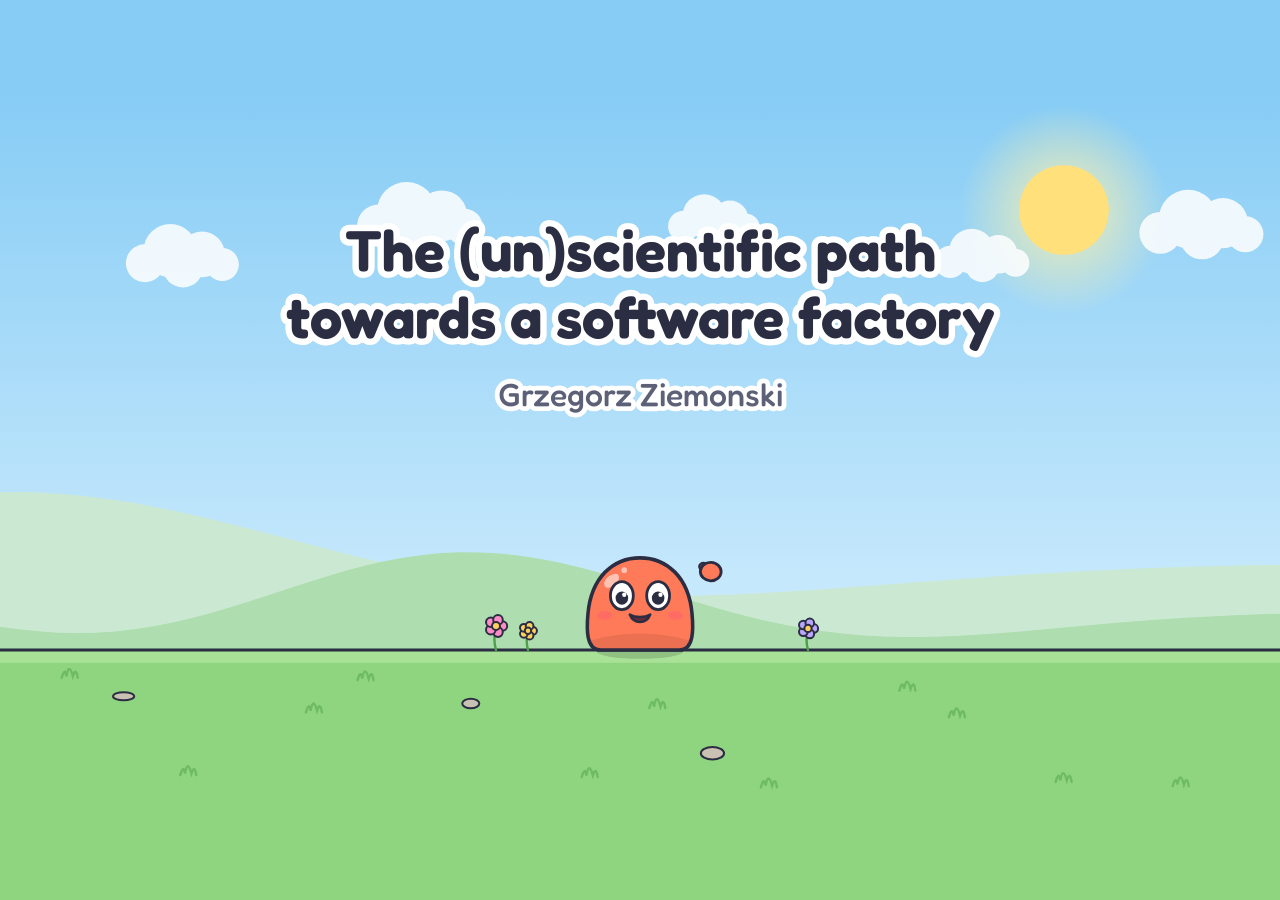
==== commit 7d2ea768: "Presentation tweaks 4" ====
--- a/software-factories/index.html
+++ b/software-factories/index.html
@@ -8,7 +8,7 @@
       rel="icon"
       href="data:image/svg+xml,%3Csvg xmlns='http://www.w3.org/2000/svg' viewBox='-70 -120 140 125'%3E%3Cpath d='M -50 0 C -68 0 -68 -24 -66 -44 C -62 -88 -34 -112 0 -112 C 34 -112 62 -88 66 -44 C 68 -24 68 0 50 0 Z' fill='%23FF7A59' stroke='%232B2D42' stroke-width='6'/%3E%3Ccircle cx='-23' cy='-66' r='14' fill='white'/%3E%3Ccircle cx='23' cy='-66' r='14' fill='white'/%3E%3Ccircle cx='-23' cy='-63' r='7' fill='%232B2D42'/%3E%3Ccircle cx='23' cy='-63' r='7' fill='%232B2D42'/%3E%3C/svg%3E"
     />
-    <script type="module" crossorigin>(function(){let e=document.createElement(`link`).relList;if(e&&e.supports&&e.supports(`modulepreload`))return;for(let e of document.querySelectorAll(`link[rel="modulepreload"]`))n(e);new MutationObserver(e=>{for(let t of e)if(t.type===`childList`)for(let e of t.addedNodes)e.tagName===`LINK`&&e.rel===`modulepreload`&&n(e)}).observe(document,{childList:!0,subtree:!0});function t(e){let t={};return e.integrity&&(t.integrity=e.integrity),e.referrerPolicy&&(t.referrerPolicy=e.referrerPolicy),t.credentials=e.crossOrigin===`use-credentials`?`include`:e.crossOrigin===`anonymous`?`omit`:`same-origin`,t}function n(e){if(e.ep)return;e.ep=!0;let n=t(e);fetch(e.href,n)}})();var e=[`The (un)scientific path`,`towards a software factory`],t={title:e.join(` `),titleLines:e,speaker:`Grzegorz Ziemonski`,links:[{title:`🎞️ These slides`,url:`https://goyozi.github.io/software-factories/`,label:`goyozi.github.io/software-factories`},{title:`🏭 Starter factory`,url:`https://github.com/goyozi/clankhouse/tree/main/examples/factory`,label:`github.com/goyozi/clankhouse`}],linkedinUrl:`https://www.linkedin.com/in/grzegorzziemonski/`,linkedinLabel:`linkedin.com/in/grzegorzziemonski`},n={hello:null,kinds:`Software factories`,shared:`Job in → PR out`,dim:`Not dark. Dim.`,scale:`Where are you, really?`,honest:`Me: honest 3`,shortcut:`10 minutes with Claude?`,story:`A real example`,nothing:`…nothing useful`,local:`Start locally`,pickTool:`Pick a tool`,mustHaves:`Must-haves`,line:`Start from what works`,implement:`Start from what works`,review:`Start from what works`,judge:`Start from what works`,fix:`Start from what works`,appTest:`Start from what works`,pr:`Start from what works`,firstRun:`First run`,detective:`Read the trajectories`,knobs:`Four knobs`,secondRun:`Second run`,timesUp:`Finish by hand. Improve next time.`,barometer:`Watch the trend`,goal:`Ticket in. Merge-ready PR out.`,part2:null,notes:`Take notes`,foreman:`Get a foreman agent`,prompts:`AI reviews. You edit.`,patterns:`Lay the patterns`,guardrails:`Deterministic guardrails`,recap:`Recap`,recapTools:`Pick a tool + must-haves`,recapLine:`Plan → implement → review loop → test → PR`,recapKnobs:`Four knobs`,recapTips:`Five practical tips`,thanks:`Thank you!`},r={kinds:[`Chores`,`Migrations`,`Slack → PR`],darkFactory:[`DARK`,`FACTORY`],dim:`DIM`,shared:[{emoji:`🙈`,text:`hands-off`},{emoji:`📋`,text:`job → PR`},{emoji:`🪜`,text:`multi-step`},{emoji:`🧱`,text:`novel work`}],knock:`knock knock`,scale:[{emoji:`💡`,text:`idea`},{emoji:`🧪`,text:`PoC`},{emoji:`❤️`,text:`I like it`},{emoji:`🚗`,text:`daily driver`},{emoji:`📣`,text:`everyone should`}],claims:[`4!`,`5!`],generate:`✨ Generate factory`,timer:`10:00`,creak:`creak…`,pipeline:[{emoji:`🔍`,text:`find`},{emoji:`🏷️`,text:`triage`},{emoji:`🎫`,text:`ticket`},{emoji:`🔧`,text:`fix`},{emoji:``,text:`PR`}],ranIt:`Ran it?`,deploy:`🚀 Deploy & see!`,locally:`🏠 Try it locally?`,tray:`PRs`,doormat:`localhost`,butHow:`…but how?`,shop:`Tools`,tools:[`Fabro`,`ClankHouse`,`DIY`],secondTalk:`Roland's talk →`,checklist:[{emoji:`🌳`,text:`worktrees`},{emoji:`📈`,text:`live progress`},{emoji:`📜`,text:`logs`},{emoji:`⏪`,text:`rerun a step`},{emoji:`🛑`,text:`cancel`},{emoji:`💰`,text:`costs`}],planTag:`< 100 lines`,stations:{plan:`plan`,implement:`implement`,review:`review`,judge:`judge`,fix:`fix`,test:`app test`,pr:`PR`},run:`RUN`,controls:`FACTORY CONTROLS`,knobs:[{emoji:`📥`,text:`Inputs`},{emoji:`📚`,text:`Context`},{emoji:`💬`,text:`Prompts`},{emoji:`🔀`,text:`Workflow`}],part2:[`Part 2`,`Practical tips`],tip:e=>`Tip ${e}`,notes:[{emoji:`🤔`,text:`expected`},{emoji:`👀`,text:`saw`},{emoji:`🔧`,text:`tweaked`}],later:`later`,wentWrong:`This went wrong!`,prompts:`prompts`,shouting:[`YOU MUST`,`ALWAYS NEVER!!!`],nudge:`nudge`,debt:`debt`,bumpers:[`max 300 lines`,`lint ✓`],recapTips:[{emoji:`📝`,text:`take notes`},{emoji:`👷`,text:`foreman agent`},{emoji:`✋`,text:`human prompts`},{emoji:`🧱`,text:`ready patterns`},{emoji:`🚧`,text:`hard guardrails`}]};function i(e,t){let n=0,r=0,i=null,a=()=>history.replaceState(null,``,`#${n+1}`),o=o=>{i?.kill(),i=null,n=r=Math.max(0,Math.min(t.length-1,o)),e.seek(t[n],!0),a()},s=()=>{if(i)return o(r);n>=t.length-1||(r=n+1,i=e.tweenTo(t[r],{ease:`none`,onComplete:()=>{i=null,n=r,a()}}))},c=()=>o(i?n:n-1),l=()=>{let e=parseInt(location.hash.slice(1),10);return Number.isFinite(e)?e-1:0};window.addEventListener(`keydown`,e=>{if(!(e.metaKey||e.ctrlKey||e.altKey)){switch(e.key){case`ArrowRight`:case`PageDown`:case` `:case`Enter`:s();break;case`ArrowLeft`:case`PageUp`:case`Backspace`:c();break;case`Home`:o(0);break;case`End`:o(t.length-1);break;case`f`:case`F`:document.fullscreenElement?document.exitFullscreen():document.documentElement.requestFullscreen();break;default:return}e.preventDefault()}}),window.addEventListener(`click`,e=>{e.button===0&&s()}),window.addEventListener(`hashchange`,()=>{l()!==n&&o(l())});let u=0,d=()=>{document.body.classList.remove(`idle`),clearTimeout(u),u=window.setTimeout(()=>document.body.classList.add(`idle`),1500)};return window.addEventListener(`mousemove`,d),d(),o(l()),{goto:o,next:s,prev:c,get index(){return n},labels:t}}function a(e){if(e===void 0)throw ReferenceError(`this hasn't been initialised - super() hasn't been called`);return e}function o(e,t){e.prototype=Object.create(t.prototype),e.prototype.constructor=e,e.__proto__=t}var s={autoSleep:120,force3D:`auto`,nullTargetWarn:1,units:{lineHeight:``}},c={duration:.5,overwrite:!1,delay:0},l,u,d,f=1e8,p=1/f,m=Math.PI*2,h=m/4,g=0,_=Math.sqrt,v=Math.cos,y=Math.sin,b=function(e){return typeof e==`string`},x=function(e){return typeof e==`function`},S=function(e){return typeof e==`number`},C=function(e){return e===void 0},w=function(e){return typeof e==`object`},T=function(e){return e!==!1},E=function(){return typeof window<`u`},ee=function(e){return x(e)||b(e)},D=typeof ArrayBuffer==`function`&&ArrayBuffer.isView||function(){},O=Array.isArray,te=/random\([^)]+\)/g,k=/,\s*/g,A=/(?:-?\.?\d|\.)+/gi,ne=/[-+=.]*\d+[.e\-+]*\d*[e\-+]*\d*/g,re=/[-+=.]*\d+[.e-]*\d*[a-z%]*/g,ie=/[-+=.]*\d+\.?\d*(?:e-|e\+)?\d*/gi,ae=/[+-]=-?[.\d]+/,oe=/[^,'"\[\]\s]+/gi,se=/^[+\-=e\s\d]*\d+[.\d]*([a-z]*|%)\s*$/i,j,M,ce,le,ue={},de={},fe,pe=function(e){return(de=Ge(e,ue))&&lr},me=function(e,t){return console.warn(`Invalid property`,e,`set to`,t,`Missing plugin? gsap.registerPlugin()`)},he=function(e,t){return!t&&console.warn(e)},ge=function(e,t){return e&&(ue[e]=t)&&de&&(de[e]=t)||ue},_e=function(){return 0},ve={suppressEvents:!0,isStart:!0,kill:!1},ye={suppressEvents:!0,kill:!1},be={suppressEvents:!0},xe={},Se=[],Ce={},we,Te={},Ee={},De=30,Oe=[],ke=``,Ae=function(e){var t=e[0],n,r;if(w(t)||x(t)||(e=[e]),!(n=(t._gsap||{}).harness)){for(r=Oe.length;r--&&!Oe[r].targetTest(t););n=Oe[r]}for(r=e.length;r--;)e[r]&&(e[r]._gsap||(e[r]._gsap=new yn(e[r],n)))||e.splice(r,1);return e},je=function(e){return e._gsap||Ae(Ot(e))[0]._gsap},Me=function(e,t,n){return(n=e[t])&&x(n)?e[t]():C(n)&&e.getAttribute&&e.getAttribute(t)||n},Ne=function(e,t){return(e=e.split(`,`)).forEach(t)||e},Pe=function(e){return Math.round(e*1e5)/1e5||0},Fe=function(e){return Math.round(e*1e7)/1e7||0},Ie=function(e,t){var n=t.charAt(0),r=parseFloat(t.substr(2));return e=parseFloat(e),n===`+`?e+r:n===`-`?e-r:n===`*`?e*r:e/r},Le=function(e,t){for(var n=t.length,r=0;e.indexOf(t[r])<0&&++r<n;);return r<n},Re=function(){var e=Se.length,t=Se.slice(0),n,r;for(Ce={},Se.length=0,n=0;n<e;n++)r=t[n],r&&r._lazy&&(r.render(r._lazy[0],r._lazy[1],!0)._lazy=0)},ze=function(e){return!!(e._initted||e._startAt||e.add)},Be=function(e,t,n,r){Se.length&&!u&&Re(),e.render(t,n,r||!!(u&&t<0&&ze(e))),Se.length&&!u&&Re()},Ve=function(e){var t=parseFloat(e);return(t||t===0)&&(e+``).match(oe).length<2?t:b(e)?e.trim():e},He=function(e){return e},Ue=function(e,t){for(var n in t)n in e||(e[n]=t[n]);return e},We=function(e){return function(t,n){for(var r in n)r in t||r===`duration`&&e||r===`ease`||(t[r]=n[r])}},Ge=function(e,t){for(var n in t)e[n]=t[n];return e},Ke=function e(t,n){for(var r in n)r!==`__proto__`&&r!==`constructor`&&r!==`prototype`&&(t[r]=w(n[r])?e(t[r]||(t[r]={}),n[r]):n[r]);return t},qe=function(e,t){var n={},r;for(r in e)r in t||(n[r]=e[r]);return n},Je=function(e){var t=e.parent||j,n=e.keyframes?We(O(e.keyframes)):Ue;if(T(e.inherit))for(;t;)n(e,t.vars.defaults),t=t.parent||t._dp;return e},Ye=function(e,t){for(var n=e.length,r=n===t.length;r&&n--&&e[n]===t[n];);return n<0},Xe=function(e,t,n,r,i){n===void 0&&(n=`_first`),r===void 0&&(r=`_last`);var a=e[r],o;if(i)for(o=t[i];a&&a[i]>o;)a=a._prev;return a?(t._next=a._next,a._next=t):(t._next=e[n],e[n]=t),t._next?t._next._prev=t:e[r]=t,t._prev=a,t.parent=t._dp=e,t},Ze=function(e,t,n,r){n===void 0&&(n=`_first`),r===void 0&&(r=`_last`);var i=t._prev,a=t._next;i?i._next=a:e[n]===t&&(e[n]=a),a?a._prev=i:e[r]===t&&(e[r]=i),t._next=t._prev=t.parent=null},Qe=function(e,t){e.parent&&(!t||e.parent.autoRemoveChildren)&&e.parent.remove&&e.parent.remove(e),e._act=0},$e=function(e,t){if(e&&(!t||t._end>e._dur||t._start<0))for(var n=e;n;)n._dirty=1,n=n.parent;return e},et=function(e){for(var t=e.parent;t&&t.parent;)t._dirty=1,t.totalDuration(),t=t.parent;return e},tt=function(e,t,n,r){return e._startAt&&(u?e._startAt.revert(ye):e.vars.immediateRender&&!e.vars.autoRevert||e._startAt.render(t,!0,r))},nt=function e(t){return!t||t._ts&&e(t.parent)},rt=function(e){return e._repeat?it(e._tTime,e=e.duration()+e._rDelay)*e:0},it=function(e,t){var n=Math.floor(e=Fe(e/t));return e&&n===e?n-1:n},at=function(e,t){return(e-t._start)*t._ts+(t._ts>=0?0:t._dirty?t.totalDuration():t._tDur)},ot=function(e){return e._end=Fe(e._start+(e._tDur/Math.abs(e._ts||e._rts||p)||0))},st=function(e,t){var n=e._dp;return n&&n.smoothChildTiming&&e._ts&&(e._start=Fe(n._time-(e._ts>0?t/e._ts:((e._dirty?e.totalDuration():e._tDur)-t)/-e._ts)),ot(e),n._dirty||$e(n,e)),e},ct=function(e,t){var n;if((t._time||!t._dur&&t._initted||t._start<e._time&&(t._dur||!t.add))&&(n=at(e.rawTime(),t),(!t._dur||St(0,t.totalDuration(),n)-t._tTime>p)&&t.render(n,!0)),$e(e,t)._dp&&e._initted&&e._time>=e._dur&&e._ts){if(e._dur<e.duration())for(n=e;n._dp;)n.rawTime()>=0&&n.totalTime(n._tTime),n=n._dp;e._zTime=-p}},lt=function(e,t,n,r){return t.parent&&Qe(t),t._start=Fe((S(n)?n:n||e!==j?yt(e,n,t):e._time)+t._delay),t._end=Fe(t._start+(t.totalDuration()/Math.abs(t.timeScale())||0)),Xe(e,t,`_first`,`_last`,e._sort?`_start`:0),pt(t)||(e._recent=t),r||ct(e,t),e._ts<0&&st(e,e._tTime),e},ut=function(e,t){return(ue.ScrollTrigger||me(`scrollTrigger`,t))&&ue.ScrollTrigger.create(t,e)},dt=function(e,t,n,r,i){if(On(e,t,i),!e._initted)return 1;if(!n&&e._pt&&!u&&(e._dur&&e.vars.lazy!==!1||!e._dur&&e.vars.lazy)&&we!==on.frame)return Se.push(e),e._lazy=[i,r],1},ft=function e(t){var n=t.parent;return n&&n._ts&&n._initted&&!n._lock&&(n.rawTime()<0||e(n))},pt=function(e){var t=e.data;return t===`isFromStart`||t===`isStart`},mt=function(e,t,n,r){var i=e.ratio,a=t<0||!t&&(!e._start&&ft(e)&&(e._initted||!pt(e))||(e._ts<0||e._dp._ts<0)&&!pt(e))?0:1,o=e._rDelay,s=0,c,l,d;if(o&&e._repeat&&(s=St(0,e._tDur,t),l=it(s,o),e._yoyo&&l&1&&(a=1-a),l!==it(e._tTime,o)&&(i=1-a,e.vars.repeatRefresh&&e._initted&&e.invalidate())),a!==i||u||r||e._zTime===p||!t&&e._zTime){if(!e._initted&&dt(e,t,r,n,s))return;for(d=e._zTime,e._zTime=t||(n?p:0),n||=t&&!d,e.ratio=a,e._from&&(a=1-a),e._time=0,e._tTime=s,c=e._pt;c;)c.r(a,c.d),c=c._next;t<0&&tt(e,t,n,!0),e._onUpdate&&!n&&Gt(e,`onUpdate`),s&&e._repeat&&!n&&e.parent&&Gt(e,`onRepeat`),(t>=e._tDur||t<0)&&e.ratio===a&&(a&&Qe(e,1),!n&&!u&&(Gt(e,a?`onComplete`:`onReverseComplete`,!0),e._prom&&e._prom()))}else e._zTime||=t},ht=function(e,t,n){var r;if(n>t)for(r=e._first;r&&r._start<=n;){if(r.data===`isPause`&&r._start>t)return r;r=r._next}else for(r=e._last;r&&r._start>=n;){if(r.data===`isPause`&&r._start<t)return r;r=r._prev}},gt=function(e,t,n,r){var i=e._repeat,a=Fe(t)||0,o=e._tTime/e._tDur;return o&&!r&&(e._time*=a/e._dur),e._dur=a,e._tDur=i?i<0?1e10:Fe(a*(i+1)+e._rDelay*i):a,o>0&&!r&&st(e,e._tTime=e._tDur*o),e.parent&&ot(e),n||$e(e.parent,e),e},_t=function(e){return e instanceof xn?$e(e):gt(e,e._dur)},vt={_start:0,endTime:_e,totalDuration:_e},yt=function e(t,n,r){var i=t.labels,a=t._recent||vt,o=t.duration()>=f?a.endTime(!1):t._dur,s,c,l;return b(n)&&(isNaN(n)||n in i)?(c=n.charAt(0),l=n.substr(-1)===`%`,s=n.indexOf(`=`),c===`<`||c===`>`?(s>=0&&(n=n.replace(/=/,``)),(c===`<`?a._start:a.endTime(a._repeat>=0))+(parseFloat(n.substr(1))||0)*(l?(s<0?a:r).totalDuration()/100:1)):s<0?(n in i||(i[n]=o),i[n]):(c=parseFloat(n.charAt(s-1)+n.substr(s+1)),l&&r&&(c=c/100*(O(r)?r[0]:r).totalDuration()),s>1?e(t,n.substr(0,s-1),r)+c:o+c)):n==null?o:+n},bt=function(e,t,n){var r=S(t[1]),i=(r?2:1)+(e<2?0:1),a=t[i],o,s;if(r&&(a.duration=t[1]),a.parent=n,e){for(o=a,s=n;s&&!(`immediateRender`in o);)o=s.vars.defaults||{},s=T(s.vars.inherit)&&s.parent;a.immediateRender=T(o.immediateRender),e<2?a.runBackwards=1:a.startAt=t[i-1]}return new Fn(t[0],a,t[i+1])},xt=function(e,t){return e||e===0?t(e):t},St=function(e,t,n){return n<e?e:n>t?t:n},Ct=function(e,t){return!b(e)||!(t=se.exec(e))?``:t[1]},wt=function(e,t,n){return xt(n,function(n){return St(e,t,n)})},Tt=[].slice,Et=function(e,t){return e&&w(e)&&`length`in e&&(!t&&!e.length||e.length-1 in e&&w(e[0]))&&!e.nodeType&&e!==M},Dt=function(e,t,n){return n===void 0&&(n=[]),e.forEach(function(e){var r;return b(e)&&!t||Et(e,1)?(r=n).push.apply(r,Ot(e)):n.push(e)})||n},Ot=function(e,t,n){return d&&!t&&d.selector?d.selector(e):b(e)&&!n&&(ce||!sn())?Tt.call((t||le).querySelectorAll(e),0):O(e)?Dt(e,n):Et(e)?Tt.call(e,0):e?[e]:[]},kt=function(e){return e=Ot(e)[0]||he(`Invalid scope`)||{},function(t){var n=e.current||e.nativeElement||e;return Ot(t,n.querySelectorAll?n:n===e?he(`Invalid scope`)||le.createElement(`div`):e)}},At=function(e){return e.sort(function(){return .5-Math.random()})},jt=function(e){if(x(e))return e;var t=w(e)?e:{each:e},n=mn(t.ease),r=t.from||0,i=parseFloat(t.base)||0,a={},o=r>0&&r<1,s=isNaN(r)||o,c=t.axis,l=r,u=r;return b(r)?l=u={center:.5,edges:.5,end:1}[r]||0:!o&&s&&(l=r[0],u=r[1]),function(e,o,d){var p=(d||t).length,m=a[p],h,g,v,y,b,x,S,C,w;if(!m){if(w=t.grid===`auto`?0:(t.grid||[1,f])[1],!w){for(S=-f;S<(S=d[w++].getBoundingClientRect().left)&&w<p;);w<p&&w--}for(m=a[p]=[],h=s?Math.min(w,p)*l-.5:r%w,g=w===f?0:s?p*u/w-.5:r/w|0,S=0,C=f,x=0;x<p;x++)v=x%w-h,y=g-(x/w|0),m[x]=b=c?Math.abs(c===`y`?y:v):_(v*v+y*y),b>S&&(S=b),b<C&&(C=b);r===`random`&&At(m),m.max=S-C,m.min=C,m.v=p=(parseFloat(t.amount)||parseFloat(t.each)*(w>p?p-1:c?c===`y`?p/w:w:Math.max(w,p/w))||0)*(r===`edges`?-1:1),m.b=p<0?i-p:i,m.u=Ct(t.amount||t.each)||0,n=n&&p<0?pn(n):n}return p=(m[e]-m.min)/m.max||0,Fe(m.b+(n?n(p):p)*m.v)+m.u}},Mt=function(e){var t=10**((e+``).split(`.`)[1]||``).length;return function(n){var r=Fe(Math.round(parseFloat(n)/e)*e*t);return(r-r%1)/t+(S(n)?0:Ct(n))}},Nt=function(e,t){var n=O(e),r,i;return!n&&w(e)&&(r=n=e.radius||f,e.values?(e=Ot(e.values),(i=!S(e[0]))&&(r*=r)):e=Mt(e.increment)),xt(t,n?x(e)?function(t){return i=e(t),Math.abs(i-t)<=r?i:t}:function(t){for(var n=parseFloat(i?t.x:t),a=parseFloat(i?t.y:0),o=f,s=0,c=e.length,l,u;c--;)i?(l=e[c].x-n,u=e[c].y-a,l=l*l+u*u):l=Math.abs(e[c]-n),l<o&&(o=l,s=c);return s=!r||o<=r?e[s]:t,i||s===t||S(t)?s:s+Ct(t)}:Mt(e))},Pt=function(e,t,n,r){return xt(O(e)?!t:n===!0?!!(n=0):!r,function(){return O(e)?e[~~(Math.random()*e.length)]:(n||=1e-5)&&(r=n<1?10**((n+``).length-2):1)&&Math.floor(Math.round((e-n/2+Math.random()*(t-e+n*.99))/n)*n*r)/r})},Ft=function(){var e=[...arguments];return function(t){return e.reduce(function(e,t){return t(e)},t)}},It=function(e,t){return function(n){return e(parseFloat(n))+(t||Ct(n))}},Lt=function(e,t,n){return Ht(e,t,0,1,n)},Rt=function(e,t,n){return xt(n,function(n){return e[~~t(n)]})},zt=function e(t,n,r){var i=n-t;return O(t)?Rt(t,e(0,t.length),n):xt(r,function(e){return(i+(e-t)%i)%i+t})},Bt=function e(t,n,r){var i=n-t,a=i*2;return O(t)?Rt(t,e(0,t.length-1),n):xt(r,function(e){return e=(a+(e-t)%a)%a||0,t+(e>i?a-e:e)})},Vt=function(e){return e.replace(te,function(e){var t=e.indexOf(`[`)+1,n=e.substring(t||7,t?e.indexOf(`]`):e.length-1).split(k);return Pt(t?n:+n[0],t?0:+n[1],+n[2]||1e-5)})},Ht=function(e,t,n,r,i){var a=t-e,o=r-n;return xt(i,function(t){return n+((t-e)/a*o||0)})},Ut=function e(t,n,r,i){var a=isNaN(t+n)?0:function(e){return(1-e)*t+e*n};if(!a){var o=b(t),s={},c,l,u,d,f;if(r===!0&&(i=1)&&(r=null),o)t={p:t},n={p:n};else if(O(t)&&!O(n)){for(u=[],d=t.length,f=d-2,l=1;l<d;l++)u.push(e(t[l-1],t[l]));d--,a=function(e){e*=d;var t=Math.min(f,~~e);return u[t](e-t)},r=n}else i||(t=Ge(O(t)?[]:{},t));if(!u){for(c in n)Cn.call(s,t,c,`get`,n[c]);a=function(e){return Wn(e,s)||(o?t.p:t)}}}return xt(r,a)},Wt=function(e,t,n){var r=e.labels,i=f,a,o,s;for(a in r)o=r[a]-t,o<0==!!n&&o&&i>(o=Math.abs(o))&&(s=a,i=o);return s},Gt=function(e,t,n){var r=e.vars,i=r[t],a=d,o=e._ctx,s,c,l;if(i)return s=r[t+`Params`],c=r.callbackScope||e,n&&Se.length&&Re(),o&&(d=o),l=s?i.apply(c,s):i.call(c),d=a,l},Kt=function(e){return Qe(e),e.scrollTrigger&&e.scrollTrigger.kill(!!u),e.progress()<1&&Gt(e,`onInterrupt`),e},qt,Jt=[],Yt=function(e){if(e){if(e=!e.name&&e.default||e,E()||e.headless){var t=e.name,n=x(e),r=t&&!n&&e.init?function(){this._props=[]}:e,i={init:_e,render:Wn,add:Cn,kill:Kn,modifier:Gn,rawVars:0},a={targetTest:0,get:0,getSetter:Bn,aliases:{},register:0};if(sn(),e!==r){if(Te[t])return;Ue(r,Ue(qe(e,i),a)),Ge(r.prototype,Ge(i,qe(e,a))),Te[r.prop=t]=r,e.targetTest&&(Oe.push(r),xe[t]=1),t=(t===`css`?`CSS`:t.charAt(0).toUpperCase()+t.substr(1))+`Plugin`}ge(t,r),e.register&&e.register(lr,r,Yn)}else Jt.push(e)}},N=255,Xt={aqua:[0,N,N],lime:[0,N,0],silver:[192,192,192],black:[0,0,0],maroon:[128,0,0],teal:[0,128,128],blue:[0,0,N],navy:[0,0,128],white:[N,N,N],olive:[128,128,0],yellow:[N,N,0],orange:[N,165,0],gray:[128,128,128],purple:[128,0,128],green:[0,128,0],red:[N,0,0],pink:[N,192,203],cyan:[0,N,N],transparent:[N,N,N,0]},Zt=function(e,t,n){return e+=e<0?1:e>1?-1:0,(e*6<1?t+(n-t)*e*6:e<.5?n:e*3<2?t+(n-t)*(2/3-e)*6:t)*N+.5|0},Qt=function(e,t,n){var r=e?S(e)?[e>>16,e>>8&N,e&N]:0:Xt.black,i,a,o,s,c,l,u,d,f,p;if(!r){if(e.substr(-1)===`,`&&(e=e.substr(0,e.length-1)),Xt[e])r=Xt[e];else if(e.charAt(0)===`#`){if(e.length<6&&(i=e.charAt(1),a=e.charAt(2),o=e.charAt(3),e=`#`+i+i+a+a+o+o+(e.length===5?e.charAt(4)+e.charAt(4):``)),e.length===9)return r=parseInt(e.substr(1,6),16),[r>>16,r>>8&N,r&N,parseInt(e.substr(7),16)/255];e=parseInt(e.substr(1),16),r=[e>>16,e>>8&N,e&N]}else if(e.substr(0,3)===`hsl`){if(r=p=e.match(A),!t)s=r[0]%360/360,c=r[1]/100,l=r[2]/100,a=l<=.5?l*(c+1):l+c-l*c,i=l*2-a,r.length>3&&(r[3]*=1),r[0]=Zt(s+1/3,i,a),r[1]=Zt(s,i,a),r[2]=Zt(s-1/3,i,a);else if(~e.indexOf(`=`))return r=e.match(ne),n&&r.length<4&&(r[3]=1),r}else r=e.match(A)||Xt.transparent;r=r.map(Number)}return t&&!p&&(i=r[0]/N,a=r[1]/N,o=r[2]/N,u=Math.max(i,a,o),d=Math.min(i,a,o),l=(u+d)/2,u===d?s=c=0:(f=u-d,c=l>.5?f/(2-u-d):f/(u+d),s=u===i?(a-o)/f+(a<o?6:0):u===a?(o-i)/f+2:(i-a)/f+4,s*=60),r[0]=~~(s+.5),r[1]=~~(c*100+.5),r[2]=~~(l*100+.5)),n&&r.length<4&&(r[3]=1),r},$t=function(e){var t=[],n=[],r=-1;return e.split(tn).forEach(function(e){var i=e.match(re)||[];t.push.apply(t,i),n.push(r+=i.length+1)}),t.c=n,t},en=function(e,t,n){var r=``,i=(e+r).match(tn),a=t?`hsla(`:`rgba(`,o=0,s,c,l,u;if(!i)return e;if(i=i.map(function(e){return(e=Qt(e,t,1))&&a+(t?e[0]+`,`+e[1]+`%,`+e[2]+`%,`+e[3]:e.join(`,`))+`)`}),n&&(l=$t(e),s=n.c,s.join(r)!==l.c.join(r)))for(c=e.replace(tn,`1`).split(re),u=c.length-1;o<u;o++)r+=c[o]+(~s.indexOf(o)?i.shift()||a+`0,0,0,0)`:(l.length?l:i.length?i:n).shift());if(!c)for(c=e.split(tn),u=c.length-1;o<u;o++)r+=c[o]+i[o];return r+c[u]},tn=function(){var e=`(?:\\b(?:(?:rgb|rgba|hsl|hsla)\\(.+?\\))|\\B#(?:[0-9a-f]{3,4}){1,2}\\b`,t;for(t in Xt)e+=`|`+t+`\\b`;return RegExp(e+`)`,`gi`)}(),nn=/hsl[a]?\(/,rn=function(e){var t=e.join(` `),n;if(tn.lastIndex=0,tn.test(t))return n=nn.test(t),e[1]=en(e[1],n),e[0]=en(e[0],n,$t(e[1])),!0},an,on=function(){var e=Date.now,t=500,n=33,r=e(),i=r,a=1e3/240,o=a,s=[],c,l,u,d,f,p,m=function u(m){var h=e()-i,g=m===!0,_,v,y,b;if((h>t||h<0)&&(r+=h-n),i+=h,y=i-r,_=y-o,(_>0||g)&&(b=++d.frame,f=y-d.time*1e3,d.time=y/=1e3,o+=_+(_>=a?4:a-_),v=1),g||(c=l(u)),v)for(p=0;p<s.length;p++)s[p](y,f,b,m)};return d={time:0,frame:0,tick:function(){m(!0)},deltaRatio:function(e){return f/(1e3/(e||60))},wake:function(){fe&&(!ce&&E()&&(M=ce=window,le=M.document||{},ue.gsap=lr,(M.gsapVersions||(M.gsapVersions=[])).push(lr.version),pe(de||M.GreenSockGlobals||!M.gsap&&M||{}),Jt.forEach(Yt)),u=typeof requestAnimationFrame<`u`&&requestAnimationFrame,c&&d.sleep(),l=u||function(e){return setTimeout(e,o-d.time*1e3+1|0)},an=1,m(2))},sleep:function(){(u?cancelAnimationFrame:clearTimeout)(c),an=0,l=_e},lagSmoothing:function(e,r){t=e||1/0,n=Math.min(r||33,t)},fps:function(e){a=1e3/(e||240),o=d.time*1e3+a},add:function(e,t,n){var r=t?function(t,n,i,a){e(t,n,i,a),d.remove(r)}:e;return d.remove(e),s[n?`unshift`:`push`](r),sn(),r},remove:function(e,t){~(t=s.indexOf(e))&&s.splice(t,1)&&p>=t&&p--},_listeners:s},d}(),sn=function(){return!an&&on.wake()},P={},cn=/^[\d.\-M][\d.\-,\s]/,ln=/["']/g,un=function(e){for(var t={},n=e.substr(1,e.length-3).split(`:`),r=n[0],i=1,a=n.length,o,s,c;i<a;i++)s=n[i],o=i===a-1?s.length:s.lastIndexOf(`,`),c=s.substr(0,o),t[r]=isNaN(c)?c.replace(ln,``).trim():+c,r=s.substr(o+1).trim();return t},dn=function(e){var t=e.indexOf(`(`)+1,n=e.indexOf(`)`),r=e.indexOf(`(`,t);return e.substring(t,~r&&r<n?e.indexOf(`)`,n+1):n)},fn=function(e){var t=(e+``).split(`(`),n=P[t[0]];return n&&t.length>1&&n.config?n.config.apply(null,~e.indexOf(`{`)?[un(t[1])]:dn(e).split(`,`).map(Ve)):P._CE&&cn.test(e)?P._CE(``,e):n},pn=function(e){return function(t){return 1-e(1-t)}},mn=function(e,t){return e&&(x(e)?e:P[e]||fn(e))||t},hn=function(e,t,n,r){n===void 0&&(n=function(e){return 1-t(1-e)}),r===void 0&&(r=function(e){return e<.5?t(e*2)/2:1-t((1-e)*2)/2});var i={easeIn:t,easeOut:n,easeInOut:r},a;return Ne(e,function(e){for(var t in P[e]=ue[e]=i,P[a=e.toLowerCase()]=n,i)P[a+(t===`easeIn`?`.in`:t===`easeOut`?`.out`:`.inOut`)]=P[e+`.`+t]=i[t]}),i},gn=function(e){return function(t){return t<.5?(1-e(1-t*2))/2:.5+e((t-.5)*2)/2}},_n=function e(t,n,r){var i=n>=1?n:1,a=(r||(t?.3:.45))/(n<1?n:1),o=a/m*(Math.asin(1/i)||0),s=function(e){return e===1?1:i*2**(-10*e)*y((e-o)*a)+1},c=t===`out`?s:t===`in`?function(e){return 1-s(1-e)}:gn(s);return a=m/a,c.config=function(n,r){return e(t,n,r)},c},vn=function e(t,n){n===void 0&&(n=1.70158);var r=function(e){return e?--e*e*((n+1)*e+n)+1:0},i=t===`out`?r:t===`in`?function(e){return 1-r(1-e)}:gn(r);return i.config=function(n){return e(t,n)},i};Ne(`Linear,Quad,Cubic,Quart,Quint,Strong`,function(e,t){var n=t<5?t+1:t;hn(e+`,Power`+(n-1),t?function(e){return e**+n}:function(e){return e},function(e){return 1-(1-e)**n},function(e){return e<.5?(e*2)**n/2:1-((1-e)*2)**n/2})}),P.Linear.easeNone=P.none=P.Linear.easeIn,hn(`Elastic`,_n(`in`),_n(`out`),_n()),(function(e,t){var n=1/t,r=2*n,i=2.5*n,a=function(a){return a<n?e*a*a:a<r?e*(a-1.5/t)**2+.75:a<i?e*(a-=2.25/t)*a+.9375:e*(a-2.625/t)**2+.984375};hn(`Bounce`,function(e){return 1-a(1-e)},a)})(7.5625,2.75),hn(`Expo`,function(e){return 2**(10*(e-1))*e+e*e*e*e*e*e*(1-e)}),hn(`Circ`,function(e){return-(_(1-e*e)-1)}),hn(`Sine`,function(e){return e===1?1:-v(e*h)+1}),hn(`Back`,vn(`in`),vn(`out`),vn()),P.SteppedEase=P.steps=ue.SteppedEase={config:function(e,t){e===void 0&&(e=1);var n=1/e,r=e+ +!t,i=+!!t,a=1-p;return function(e){return((r*St(0,a,e)|0)+i)*n}}},c.ease=P[`quad.out`],Ne(`onComplete,onUpdate,onStart,onRepeat,onReverseComplete,onInterrupt`,function(e){return ke+=e+`,`+e+`Params,`});var yn=function(e,t){this.id=g++,e._gsap=this,this.target=e,this.harness=t,this.get=t?t.get:Me,this.set=t?t.getSetter:Bn},bn=function(){function e(e){this.vars=e,this._delay=+e.delay||0,(this._repeat=e.repeat===1/0?-2:e.repeat||0)&&(this._rDelay=e.repeatDelay||0,this._yoyo=!!e.yoyo||!!e.yoyoEase),this._ts=1,gt(this,+e.duration,1,1),this.data=e.data,d&&(this._ctx=d,d.data.push(this)),an||on.wake()}var t=e.prototype;return t.delay=function(e){return e||e===0?(this.parent&&this.parent.smoothChildTiming&&this.startTime(this._start+e-this._delay),this._delay=e,this):this._delay},t.duration=function(e){return arguments.length?this.totalDuration(this._repeat>0?e+(e+this._rDelay)*this._repeat:e):this.totalDuration()&&this._dur},t.totalDuration=function(e){return arguments.length?(this._dirty=0,gt(this,this._repeat<0?e:(e-this._repeat*this._rDelay)/(this._repeat+1))):this._tDur},t.totalTime=function(e,t){if(sn(),!arguments.length)return this._tTime;var n=this._dp;if(n&&n.smoothChildTiming&&this._ts){for(st(this,e),!n._dp||n.parent||ct(n,this);n&&n.parent;)n.parent._time!==n._start+(n._ts>=0?n._tTime/n._ts:(n.totalDuration()-n._tTime)/-n._ts)&&n.totalTime(n._tTime,!0),n=n.parent;!this.parent&&this._dp.autoRemoveChildren&&(this._ts>0&&e<this._tDur||this._ts<0&&e>0||!this._tDur&&!e)&&lt(this._dp,this,this._start-this._delay)}return(this._tTime!==e||!this._dur&&!t||this._initted&&Math.abs(this._zTime)===p||!this._initted&&this._dur&&e||!e&&!this._initted&&(this.add||this._ptLookup))&&(this._ts||(this._pTime=e),Be(this,e,t)),this},t.time=function(e,t){return arguments.length?this.totalTime(Math.min(this.totalDuration(),e+rt(this))%(this._dur+this._rDelay)||(e?this._dur:0),t):this._time},t.totalProgress=function(e,t){return arguments.length?this.totalTime(this.totalDuration()*e,t):this.totalDuration()?Math.min(1,this._tTime/this._tDur):this.rawTime()>=0&&this._initted?1:0},t.progress=function(e,t){return arguments.length?this.totalTime(this.duration()*(this._yoyo&&!(this.iteration()&1)?1-e:e)+rt(this),t):this.duration()?Math.min(1,this._time/this._dur):+(this.rawTime()>0)},t.iteration=function(e,t){var n=this.duration()+this._rDelay;return arguments.length?this.totalTime(this._time+(e-1)*n,t):this._repeat?it(this._tTime,n)+1:1},t.timeScale=function(e,t){if(!arguments.length)return this._rts===-p?0:this._rts;if(this._rts===e)return this;var n=this.parent&&this._ts?at(this.parent._time,this):this._tTime;return this._rts=+e||0,this._ts=this._ps||e===-p?0:this._rts,this.totalTime(St(-Math.abs(this._delay),this.totalDuration(),n),t!==!1),ot(this),et(this)},t.paused=function(e){return arguments.length?(this._ps!==e&&(this._ps=e,e?(this._pTime=this._tTime||Math.max(-this._delay,this.rawTime()),this._ts=this._act=0):(sn(),this._ts=this._rts,this.totalTime(this.parent&&!this.parent.smoothChildTiming?this.rawTime():this._tTime||this._pTime,this.progress()===1&&Math.abs(this._zTime)!==p&&(this._tTime-=p)))),this):this._ps},t.startTime=function(e){if(arguments.length){this._start=Fe(e);var t=this.parent||this._dp;return t&&(t._sort||!this.parent)&&lt(t,this,this._start-this._delay),this}return this._start},t.endTime=function(e){return this._start+(T(e)?this.totalDuration():this.duration())/Math.abs(this._ts||1)},t.rawTime=function(e){var t=this.parent||this._dp;return t?e&&(!this._ts||this._repeat&&this._time&&this.totalProgress()<1)?this._tTime%(this._dur+this._rDelay):this._ts?at(t.rawTime(e),this):this._tTime:this._tTime},t.revert=function(e){e===void 0&&(e=be);var t=u;return u=e,ze(this)&&(this.timeline&&this.timeline.revert(e),this.totalTime(-.01,e.suppressEvents)),this.data!==`nested`&&e.kill!==!1&&this.kill(),u=t,this},t.globalTime=function(e){for(var t=this,n=arguments.length?e:t.rawTime();t;)n=t._start+n/(Math.abs(t._ts)||1),t=t._dp;return!this.parent&&this._sat?this._sat.globalTime(e):n},t.repeat=function(e){return arguments.length?(this._repeat=e===1/0?-2:e,_t(this)):this._repeat===-2?1/0:this._repeat},t.repeatDelay=function(e){if(arguments.length){var t=this._time;return this._rDelay=e,_t(this),t?this.time(t):this}return this._rDelay},t.yoyo=function(e){return arguments.length?(this._yoyo=e,this):this._yoyo},t.seek=function(e,t){return this.totalTime(yt(this,e),T(t))},t.restart=function(e,t){return this.play().totalTime(e?-this._delay:0,T(t)),this._dur||(this._zTime=-p),this},t.play=function(e,t){return e!=null&&this.seek(e,t),this.reversed(!1).paused(!1)},t.reverse=function(e,t){return e!=null&&this.seek(e||this.totalDuration(),t),this.reversed(!0).paused(!1)},t.pause=function(e,t){return e!=null&&this.seek(e,t),this.paused(!0)},t.resume=function(){return this.paused(!1)},t.reversed=function(e){return arguments.length?(!!e!==this.reversed()&&this.timeScale(-this._rts||(e?-p:0)),this):this._rts<0},t.invalidate=function(){return this._initted=this._act=0,this._zTime=-p,this},t.isActive=function(){var e=this.parent||this._dp,t=this._start,n;return!!(!e||this._ts&&this._initted&&e.isActive()&&(n=e.rawTime(!0))>=t&&n<this.endTime(!0)-p)},t.eventCallback=function(e,t,n){var r=this.vars;return arguments.length>1?(t?(r[e]=t,n&&(r[e+`Params`]=n),e===`onUpdate`&&(this._onUpdate=t)):delete r[e],this):r[e]},t.then=function(e){var t=this,n=t._prom;return new Promise(function(r){var i=x(e)?e:He,a=function(){var e=t.then;t.then=null,n&&n(),x(i)&&(i=i(t))&&(i.then||i===t)&&(t.then=e),r(i),t.then=e};t._initted&&t.totalProgress()===1&&t._ts>=0||!t._tTime&&t._ts<0?a():t._prom=a})},t.kill=function(){Kt(this)},e}();Ue(bn.prototype,{_time:0,_start:0,_end:0,_tTime:0,_tDur:0,_dirty:0,_repeat:0,_yoyo:!1,parent:null,_initted:!1,_rDelay:0,_ts:1,_dp:0,ratio:0,_zTime:-p,_prom:0,_ps:!1,_rts:1});var xn=function(e){o(t,e);function t(t,n){var r;return t===void 0&&(t={}),r=e.call(this,t)||this,r.labels={},r.smoothChildTiming=!!t.smoothChildTiming,r.autoRemoveChildren=!!t.autoRemoveChildren,r._sort=T(t.sortChildren),j&&lt(t.parent||j,a(r),n),t.reversed&&r.reverse(),t.paused&&r.paused(!0),t.scrollTrigger&&ut(a(r),t.scrollTrigger),r}var n=t.prototype;return n.to=function(e,t,n){return bt(0,arguments,this),this},n.from=function(e,t,n){return bt(1,arguments,this),this},n.fromTo=function(e,t,n,r){return bt(2,arguments,this),this},n.set=function(e,t,n){return t.duration=0,t.parent=this,Je(t).repeatDelay||(t.repeat=0),t.immediateRender=!!t.immediateRender,new Fn(e,t,yt(this,n),1),this},n.call=function(e,t,n){return lt(this,Fn.delayedCall(0,e,t),n)},n.staggerTo=function(e,t,n,r,i,a,o){return n.duration=t,n.stagger=n.stagger||r,n.onComplete=a,n.onCompleteParams=o,n.parent=this,new Fn(e,n,yt(this,i)),this},n.staggerFrom=function(e,t,n,r,i,a,o){return n.runBackwards=1,Je(n).immediateRender=T(n.immediateRender),this.staggerTo(e,t,n,r,i,a,o)},n.staggerFromTo=function(e,t,n,r,i,a,o,s){return r.startAt=n,Je(r).immediateRender=T(r.immediateRender),this.staggerTo(e,t,r,i,a,o,s)},n.render=function(e,t,n){var r=this._time,i=this._dirty?this.totalDuration():this._tDur,a=this._dur,o=e<=0?0:Fe(e),s=this._zTime<0!=e<0&&(this._initted||!a),c,l,d,f,m,h,g,_,v,y,b,x;if(this!==j&&o>i&&e>=0&&(o=i),o!==this._tTime||n||s){if(r!==this._time&&a&&(o+=this._time-r,e+=this._time-r),c=o,v=this._start,_=this._ts,h=!_,s&&(a||(r=this._zTime),(e||!t)&&(this._zTime=e)),this._repeat){if(b=this._yoyo,m=a+this._rDelay,this._repeat<-1&&e<0)return this.totalTime(m*100+e,t,n);if(c=Fe(o%m),o===i?(f=this._repeat,c=a):(y=Fe(o/m),f=~~y,f&&f===y&&(c=a,f--),c>a&&(c=a)),y=it(this._tTime,m),!r&&this._tTime&&y!==f&&this._tTime-y*m-this._dur<=0&&(y=f),b&&f&1&&(c=a-c,x=1),f!==y&&!this._lock){var S=b&&y&1,C=S===(b&&f&1);if(f<y&&(S=!S),r=S?0:o%a?a:o,this._lock=1,this.render(r||(x?0:Fe(f*m)),t,!a)._lock=0,this._tTime=o,!t&&this.parent&&Gt(this,`onRepeat`),this.vars.repeatRefresh&&!x&&(this.invalidate()._lock=1,y=f),r&&r!==this._time||h!==!this._ts||this.vars.onRepeat&&!this.parent&&!this._act||(a=this._dur,i=this._tDur,C&&(this._lock=2,r=S?a:-1e-4,this.render(r,!0),this.vars.repeatRefresh&&!x&&this.invalidate()),this._lock=0,!this._ts&&!h))return this}}if(this._hasPause&&!this._forcing&&this._lock<2&&(g=ht(this,Fe(r),Fe(c)),g&&(o-=c-(c=g._start))),this._tTime=o,this._time=c,this._act=!!_,this._initted||(this._onUpdate=this.vars.onUpdate,this._initted=1,this._zTime=e,r=0),!r&&o&&a&&!t&&!y&&(Gt(this,`onStart`),this._tTime!==o))return this;if(c>=r&&e>=0)for(l=this._first;l;){if(d=l._next,(l._act||c>=l._start)&&l._ts&&g!==l){if(l.parent!==this)return this.render(e,t,n);if(l.render(l._ts>0?(c-l._start)*l._ts:(l._dirty?l.totalDuration():l._tDur)+(c-l._start)*l._ts,t,n),c!==this._time||!this._ts&&!h){g=0,d&&(o+=this._zTime=-p);break}}l=d}else{l=this._last;for(var w=e<0?e:c;l;){if(d=l._prev,(l._act||w<=l._end)&&l._ts&&g!==l){if(l.parent!==this)return this.render(e,t,n);if(l.render(l._ts>0?(w-l._start)*l._ts:(l._dirty?l.totalDuration():l._tDur)+(w-l._start)*l._ts,t,n||u&&ze(l)),c!==this._time||!this._ts&&!h){g=0,d&&(o+=this._zTime=w?-p:p);break}}l=d}}if(g&&!t&&(this.pause(),g.render(c>=r?0:-p)._zTime=c>=r?1:-1,this._ts))return this._start=v,ot(this),this.render(e,t,n);this._onUpdate&&!t&&Gt(this,`onUpdate`,!0),(o===i&&this._tTime>=this.totalDuration()||!o&&r)&&(v===this._start||Math.abs(_)!==Math.abs(this._ts))&&(this._lock||((e||!a)&&(o===i&&this._ts>0||!o&&this._ts<0)&&Qe(this,1),!t&&!(e<0&&!r)&&(o||r||!i)&&(Gt(this,o===i&&e>=0?`onComplete`:`onReverseComplete`,!0),this._prom&&!(o<i&&this.timeScale()>0)&&this._prom())))}return this},n.add=function(e,t){var n=this;if(S(t)||(t=yt(this,t,e)),!(e instanceof bn)){if(O(e))return e.forEach(function(e){return n.add(e,t)}),this;if(b(e))return this.addLabel(e,t);if(x(e))e=Fn.delayedCall(0,e);else return this}return this===e?this:lt(this,e,t)},n.getChildren=function(e,t,n,r){e===void 0&&(e=!0),t===void 0&&(t=!0),n===void 0&&(n=!0),r===void 0&&(r=-f);for(var i=[],a=this._first;a;)a._start>=r&&(a instanceof Fn?t&&i.push(a):(n&&i.push(a),e&&i.push.apply(i,a.getChildren(!0,t,n)))),a=a._next;return i},n.getById=function(e){for(var t=this.getChildren(1,1,1),n=t.length;n--;)if(t[n].vars.id===e)return t[n]},n.remove=function(e){return b(e)?this.removeLabel(e):x(e)?this.killTweensOf(e):(e.parent===this&&Ze(this,e),e===this._recent&&(this._recent=this._last),$e(this))},n.totalTime=function(t,n){return arguments.length?(this._forcing=1,!this._dp&&this._ts&&(this._start=Fe(on.time-(this._ts>0?t/this._ts:(this.totalDuration()-t)/-this._ts))),e.prototype.totalTime.call(this,t,n),this._forcing=0,this):this._tTime},n.addLabel=function(e,t){return this.labels[e]=yt(this,t),this},n.removeLabel=function(e){return delete this.labels[e],this},n.addPause=function(e,t,n){var r=Fn.delayedCall(0,t||_e,n);return r.data=`isPause`,this._hasPause=1,lt(this,r,yt(this,e))},n.removePause=function(e){var t=this._first;for(e=yt(this,e);t;)t._start===e&&t.data===`isPause`&&Qe(t),t=t._next},n.killTweensOf=function(e,t,n){for(var r=this.getTweensOf(e,n),i=r.length;i--;)En!==r[i]&&r[i].kill(e,t);return this},n.getTweensOf=function(e,t){for(var n=[],r=Ot(e),i=this._first,a=S(t),o;i;)i instanceof Fn?Le(i._targets,r)&&(a?(!En||i._initted&&i._ts)&&i.globalTime(0)<=t&&i.globalTime(i.totalDuration())>t:!t||i.isActive())&&n.push(i):(o=i.getTweensOf(r,t)).length&&n.push.apply(n,o),i=i._next;return n},n.tweenTo=function(e,t){t||={};var n=this,r=yt(n,e),i=t,a=i.startAt,o=i.onStart,s=i.onStartParams,c=i.immediateRender,l,u=Fn.to(n,Ue({ease:t.ease||`none`,lazy:!1,immediateRender:!1,time:r,overwrite:`auto`,duration:t.duration||Math.abs((r-(a&&`time`in a?a.time:n._time))/n.timeScale())||p,onStart:function(){if(n.pause(),!l){var e=t.duration||Math.abs((r-(a&&`time`in a?a.time:n._time))/n.timeScale());u._dur!==e&&gt(u,e,0,1).render(u._time,!0,!0),l=1}o&&o.apply(u,s||[])}},t));return c?u.render(0):u},n.tweenFromTo=function(e,t,n){return this.tweenTo(t,Ue({startAt:{time:yt(this,e)}},n))},n.recent=function(){return this._recent},n.nextLabel=function(e){return e===void 0&&(e=this._time),Wt(this,yt(this,e))},n.previousLabel=function(e){return e===void 0&&(e=this._time),Wt(this,yt(this,e),1)},n.currentLabel=function(e){return arguments.length?this.seek(e,!0):this.previousLabel(this._time+p)},n.shiftChildren=function(e,t,n){n===void 0&&(n=0);var r=this._first,i=this.labels,a;for(e=Fe(e);r;)r._start>=n&&(r._start+=e,r._end+=e),r=r._next;if(t)for(a in i)i[a]>=n&&(i[a]+=e);return $e(this)},n.invalidate=function(t){var n=this._first;for(this._lock=0;n;)n.invalidate(t),n=n._next;return e.prototype.invalidate.call(this,t)},n.clear=function(e){e===void 0&&(e=!0);for(var t=this._first,n;t;)n=t._next,this.remove(t),t=n;return this._dp&&(this._time=this._tTime=this._pTime=0),e&&(this.labels={}),$e(this)},n.totalDuration=function(e){var t=0,n=this,r=n._last,i=f,a,o,s;if(arguments.length)return n.timeScale((n._repeat<0?n.duration():n.totalDuration())/(n.reversed()?-e:e));if(n._dirty){for(s=n.parent;r;)a=r._prev,r._dirty&&r.totalDuration(),o=r._start,o>i&&n._sort&&r._ts&&!n._lock?(n._lock=1,lt(n,r,o-r._delay,1)._lock=0):i=o,o<0&&r._ts&&(t-=o,(!s&&!n._dp||s&&s.smoothChildTiming)&&(n._start+=Fe(o/n._ts),n._time-=o,n._tTime-=o),n.shiftChildren(-o,!1,-1/0),i=0),r._end>t&&r._ts&&(t=r._end),r=a;gt(n,n===j&&n._time>t?n._time:t,1,1),n._dirty=0}return n._tDur},t.updateRoot=function(e){if(j._ts&&(Be(j,at(e,j)),we=on.frame),on.frame>=De){De+=s.autoSleep||120;var t=j._first;if((!t||!t._ts)&&s.autoSleep&&on._listeners.length<2){for(;t&&!t._ts;)t=t._next;t||on.sleep()}}},t}(bn);Ue(xn.prototype,{_lock:0,_hasPause:0,_forcing:0});var Sn=function(e,t,n,r,i,a,o){var s=new Yn(this._pt,e,t,0,1,Un,null,i),c=0,l=0,u,d,f,p,m,h,g,_;for(s.b=n,s.e=r,n+=``,r+=``,(g=~r.indexOf(`random(`))&&(r=Vt(r)),a&&(_=[n,r],a(_,e,t),n=_[0],r=_[1]),d=n.match(ie)||[];u=ie.exec(r);)p=u[0],m=r.substring(c,u.index),f?f=(f+1)%5:m.substr(-5)===`rgba(`&&(f=1),p!==d[l++]&&(h=parseFloat(d[l-1])||0,s._pt={_next:s._pt,p:m||l===1?m:`,`,s:h,c:p.charAt(1)===`=`?Ie(h,p)-h:parseFloat(p)-h,m:f&&f<4?Math.round:0},c=ie.lastIndex);return s.c=c<r.length?r.substring(c,r.length):``,s.fp=o,(ae.test(r)||g)&&(s.e=0),this._pt=s,s},Cn=function(e,t,n,r,i,a,o,c,l,u){x(r)&&(r=r(i||0,e,a));var d=e[t],f=n===`get`?x(d)?l?e[t.indexOf(`set`)||!x(e[`get`+t.substr(3)])?t:`get`+t.substr(3)](l):e[t]():d:n,p=x(d)?l?Rn:Ln:In,m;if(b(r)&&(~r.indexOf(`random(`)&&(r=Vt(r)),r.charAt(1)===`=`&&(m=Ie(f,r)+(Ct(f)||0),(m||m===0)&&(r=m))),!u||f!==r||Dn)return!isNaN(f*r)&&r!==``?(m=new Yn(this._pt,e,t,+f||0,r-(f||0),typeof d==`boolean`?Hn:Vn,0,p),l&&(m.fp=l),o&&m.modifier(o,this,e),this._pt=m):(!d&&!(t in e)&&me(t,r),Sn.call(this,e,t,f,r,p,c||s.stringFilter,l))},wn=function(e,t,n,r,i){if(x(e)&&(e=Mn(e,i,t,n,r)),!w(e)||e.style&&e.nodeType||O(e)||D(e))return b(e)?Mn(e,i,t,n,r):e;var a={},o;for(o in e)a[o]=Mn(e[o],i,t,n,r);return a},Tn=function(e,t,n,r,i,a){var o,s,c,l;if(Te[e]&&(o=new Te[e]).init(i,o.rawVars?t[e]:wn(t[e],r,i,a,n),n,r,a)!==!1&&(n._pt=s=new Yn(n._pt,i,e,0,1,o.render,o,0,o.priority),n!==qt))for(c=n._ptLookup[n._targets.indexOf(i)],l=o._props.length;l--;)c[o._props[l]]=s;return o},En,Dn,On=function e(t,n,r){var i=t.vars,a=i.ease,o=i.startAt,s=i.immediateRender,d=i.lazy,m=i.onUpdate,h=i.runBackwards,g=i.yoyoEase,_=i.keyframes,v=i.autoRevert,y=t._dur,b=t._startAt,x=t._targets,S=t.parent,C=S&&S.data===`nested`?S.vars.targets:x,w=t._overwrite===`auto`&&!l,E=t.timeline,ee=i.easeReverse||g,D,O,te,k,A,ne,re,ie,ae,oe,se,M,ce;if(E&&(!_||!a)&&(a=`none`),t._ease=mn(a,c.ease),t._rEase=ee&&(mn(ee)||t._ease),t._from=!E&&!!i.runBackwards,t._from&&(t.ratio=1),!E||_&&!i.stagger){if(ie=x[0]?je(x[0]).harness:0,M=ie&&i[ie.prop],D=qe(i,xe),b&&(b._zTime<0&&b.progress(1),n<0&&h&&s&&!v?b.render(-1,!0):b.revert(h&&y?ye:ve),b._lazy=0),o){if(Qe(t._startAt=Fn.set(x,Ue({data:`isStart`,overwrite:!1,parent:S,immediateRender:!0,lazy:!b&&T(d),startAt:null,delay:0,onUpdate:m&&function(){return Gt(t,`onUpdate`)},stagger:0},o))),t._startAt._dp=0,t._startAt._sat=t,n<0&&(u||!s&&!v)&&t._startAt.revert(ye),s&&y&&n<=0&&r<=0){n&&(t._zTime=n);return}}else if(h&&y&&!b){if(n&&(s=!1),te=Ue({overwrite:!1,data:`isFromStart`,lazy:s&&!b&&T(d),immediateRender:s,stagger:0,parent:S},D),M&&(te[ie.prop]=M),Qe(t._startAt=Fn.set(x,te)),t._startAt._dp=0,t._startAt._sat=t,n<0&&(u?t._startAt.revert(ye):t._startAt.render(-1,!0)),t._zTime=n,!s)e(t._startAt,p,p);else if(!n)return}for(t._pt=t._ptCache=0,d=y&&T(d)||d&&!y,O=0;O<x.length;O++){if(A=x[O],re=A._gsap||Ae(x)[O]._gsap,t._ptLookup[O]=oe={},Ce[re.id]&&Se.length&&Re(),se=C===x?O:C.indexOf(A),ie&&(ae=new ie).init(A,M||D,t,se,C)!==!1&&(t._pt=k=new Yn(t._pt,A,ae.name,0,1,ae.render,ae,0,ae.priority),ae._props.forEach(function(e){oe[e]=k}),ae.priority&&(ne=1)),!ie||M)for(te in D)Te[te]&&(ae=Tn(te,D,t,se,A,C))?ae.priority&&(ne=1):oe[te]=k=Cn.call(t,A,te,`get`,D[te],se,C,0,i.stringFilter);t._op&&t._op[O]&&t.kill(A,t._op[O]),w&&t._pt&&(En=t,j.killTweensOf(A,oe,t.globalTime(n)),ce=!t.parent,En=0),t._pt&&d&&(Ce[re.id]=1)}ne&&Jn(t),t._onInit&&t._onInit(t)}t._onUpdate=m,t._initted=(!t._op||t._pt)&&!ce,_&&n<=0&&E.render(f,!0,!0)},kn=function(e,t,n,r,i,a,o,s){var c=(e._pt&&e._ptCache||(e._ptCache={}))[t],l,u,d,f;if(!c)for(c=e._ptCache[t]=[],d=e._ptLookup,f=e._targets.length;f--;){if(l=d[f][t],l&&l.d&&l.d._pt)for(l=l.d._pt;l&&l.p!==t&&l.fp!==t;)l=l._next;if(!l)return Dn=1,e.vars[t]=`+=0`,On(e,o),Dn=0,s?he(t+` not eligible for reset. Try splitting into individual properties`):1;c.push(l)}for(f=c.length;f--;)u=c[f],l=u._pt||u,l.s=(r||r===0)&&!i?r:l.s+(r||0)+a*l.c,l.c=n-l.s,u.e&&(u.e=Pe(n)+Ct(u.e)),u.b&&(u.b=l.s+Ct(u.b))},An=function(e,t){var n=e[0]?je(e[0]).harness:0,r=n&&n.aliases,i,a,o,s;if(!r)return t;for(a in i=Ge({},t),r)if(a in i)for(s=r[a].split(`,`),o=s.length;o--;)i[s[o]]=i[a];return i},jn=function(e,t,n,r){var i=t.ease||r||`power1.inOut`,a,o;if(O(t))o=n[e]||(n[e]=[]),t.forEach(function(e,n){return o.push({t:n/(t.length-1)*100,v:e,e:i})});else for(a in t)o=n[a]||(n[a]=[]),a===`ease`||o.push({t:parseFloat(e),v:t[a],e:i})},Mn=function(e,t,n,r,i){return x(e)?e.call(t,n,r,i):b(e)&&~e.indexOf(`random(`)?Vt(e):e},Nn=ke+`repeat,repeatDelay,yoyo,repeatRefresh,yoyoEase,easeReverse,autoRevert`,Pn={};Ne(Nn+`,id,stagger,delay,duration,paused,scrollTrigger`,function(e){return Pn[e]=1});var Fn=function(e){o(t,e);function t(t,n,r,i){var o;typeof n==`number`&&(r.duration=n,n=r,r=null),o=e.call(this,i?n:Je(n))||this;var c=o.vars,u=c.duration,d=c.delay,f=c.immediateRender,m=c.stagger,h=c.overwrite,g=c.keyframes,_=c.defaults,v=c.scrollTrigger,y=n.parent||j,b=(O(t)||D(t)?S(t[0]):`length`in n)?[t]:Ot(t),x,C,E,te,k,A,ne,re;if(o._targets=b.length?Ae(b):he(`GSAP target `+t+` not found. https://gsap.com`,!s.nullTargetWarn)||[],o._ptLookup=[],o._overwrite=h,g||m||ee(u)||ee(d)){n=o.vars;var ie=n.easeReverse||n.yoyoEase;if(x=o.timeline=new xn({data:`nested`,defaults:_||{},targets:y&&y.data===`nested`?y.vars.targets:b}),x.kill(),x.parent=x._dp=a(o),x._start=0,m||ee(u)||ee(d)){if(te=b.length,ne=m&&jt(m),w(m))for(k in m)~Nn.indexOf(k)&&(re||={},re[k]=m[k]);for(C=0;C<te;C++)E=qe(n,Pn),E.stagger=0,ie&&(E.easeReverse=ie),re&&Ge(E,re),A=b[C],E.duration=+Mn(u,a(o),C,A,b),E.delay=(+Mn(d,a(o),C,A,b)||0)-o._delay,!m&&te===1&&E.delay&&(o._delay=d=E.delay,o._start+=d,E.delay=0),x.to(A,E,ne?ne(C,A,b):0),x._ease=P.none;x.duration()?u=d=0:o.timeline=0}else if(g){Je(Ue(x.vars.defaults,{ease:`none`})),x._ease=mn(g.ease||n.ease||`none`);var ae=0,oe,se,M;if(O(g))g.forEach(function(e){return x.to(b,e,`>`)}),x.duration();else{for(k in E={},g)k===`ease`||k===`easeEach`||jn(k,g[k],E,g.easeEach);for(k in E)for(oe=E[k].sort(function(e,t){return e.t-t.t}),ae=0,C=0;C<oe.length;C++)se=oe[C],M={ease:se.e,duration:(se.t-(C?oe[C-1].t:0))/100*u},M[k]=se.v,x.to(b,M,ae),ae+=M.duration;x.duration()<u&&x.to({},{duration:u-x.duration()})}}u||o.duration(u=x.duration())}else o.timeline=0;return h===!0&&!l&&(En=a(o),j.killTweensOf(b),En=0),lt(y,a(o),r),n.reversed&&o.reverse(),n.paused&&o.paused(!0),(f||!u&&!g&&o._start===Fe(y._time)&&T(f)&&nt(a(o))&&y.data!==`nested`)&&(o._tTime=-p,o.render(Math.max(0,-d)||0)),v&&ut(a(o),v),o}var n=t.prototype;return n.render=function(e,t,n){var r=this._time,i=this._tDur,a=this._dur,o=e<0,s=e>i-p&&!o?i:e<p?0:e,c,l,u,d,f,m,h,g;if(!a)mt(this,e,t,n);else if(s!==this._tTime||!e||n||!this._initted&&this._tTime||this._startAt&&this._zTime<0!==o||this._lazy){if(c=s,g=this.timeline,this._repeat){if(d=a+this._rDelay,this._repeat<-1&&o)return this.totalTime(d*100+e,t,n);if(c=Fe(s%d),s===i?(u=this._repeat,c=a):(f=Fe(s/d),u=~~f,u&&u===f?(c=a,u--):c>a&&(c=a)),m=this._yoyo&&u&1,m&&(c=a-c),f=it(this._tTime,d),c===r&&!n&&this._initted&&u===f)return this._tTime=s,this;u!==f&&this.vars.repeatRefresh&&!m&&!this._lock&&c!==d&&this._initted&&(this._lock=n=1,this.render(Fe(d*u),!0).invalidate()._lock=0)}if(!this._initted){if(dt(this,o?e:c,n,t,s))return this._tTime=0,this;if(r!==this._time&&!(n&&this.vars.repeatRefresh&&u!==f))return this;if(a!==this._dur)return this.render(e,t,n)}if(this._rEase){var _=c<r;if(_!==this._inv){var v=_?r:a-r;this._inv=_,this._from&&(this.ratio=1-this.ratio),this._invRatio=this.ratio,this._invTime=r,this._invRecip=v?(_?-1:1)/v:0,this._invScale=_?-this.ratio:1-this.ratio,this._invEase=_?this._rEase:this._ease}this.ratio=h=this._invRatio+this._invScale*this._invEase((c-this._invTime)*this._invRecip)}else this.ratio=h=this._ease(c/a);if(this._from&&(this.ratio=h=1-h),this._tTime=s,this._time=c,!this._act&&this._ts&&(this._act=1,this._lazy=0),!r&&s&&!t&&!f&&(Gt(this,`onStart`),this._tTime!==s))return this;for(l=this._pt;l;)l.r(h,l.d),l=l._next;g&&g.render(e<0?e:g._dur*g._ease(c/this._dur),t,n)||this._startAt&&(this._zTime=e),this._onUpdate&&!t&&(o&&tt(this,e,t,n),Gt(this,`onUpdate`)),this._repeat&&u!==f&&this.vars.onRepeat&&!t&&this.parent&&Gt(this,`onRepeat`),(s===this._tDur||!s)&&this._tTime===s&&(o&&!this._onUpdate&&tt(this,e,!0,!0),(e||!a)&&(s===this._tDur&&this._ts>0||!s&&this._ts<0)&&Qe(this,1),!t&&(!o||r)&&(s||r||m)&&(Gt(this,s===i?`onComplete`:`onReverseComplete`,!0),this._prom&&!(s<i&&this.timeScale()>0)&&this._prom()))}return this},n.targets=function(){return this._targets},n.invalidate=function(t){return(!t||!this.vars.runBackwards)&&(this._startAt=0),this._pt=this._op=this._onUpdate=this._lazy=this.ratio=0,this._ptLookup=[],this.timeline&&this.timeline.invalidate(t),e.prototype.invalidate.call(this,t)},n.resetTo=function(e,t,n,r,i){an||on.wake(),this._ts||this.play();var a=Math.min(this._dur,(this._dp._time-this._start)*this._ts),o;return this._initted||On(this,a),o=this._ease(a/this._dur),kn(this,e,t,n,r,o,a,i)?this.resetTo(e,t,n,r,1):(st(this,0),this.parent||Xe(this._dp,this,`_first`,`_last`,this._dp._sort?`_start`:0),this.render(0))},n.kill=function(e,t){if(t===void 0&&(t=`all`),!e&&(!t||t===`all`))return this._lazy=this._pt=0,this.parent?Kt(this):this.scrollTrigger&&this.scrollTrigger.kill(!!u),this;if(this.timeline){var n=this.timeline.totalDuration();return this.timeline.killTweensOf(e,t,En&&En.vars.overwrite!==!0)._first||Kt(this),this.parent&&n!==this.timeline.totalDuration()&&gt(this,this._dur*this.timeline._tDur/n,0,1),this}var r=this._targets,i=e?Ot(e):r,a=this._ptLookup,o=this._pt,s,c,l,d,f,p,m;if((!t||t===`all`)&&Ye(r,i))return t===`all`&&(this._pt=0),Kt(this);for(s=this._op=this._op||[],t!==`all`&&(b(t)&&(f={},Ne(t,function(e){return f[e]=1}),t=f),t=An(r,t)),m=r.length;m--;)if(~i.indexOf(r[m]))for(f in c=a[m],t===`all`?(s[m]=t,d=c,l={}):(l=s[m]=s[m]||{},d=t),d)p=c&&c[f],p&&((!(`kill`in p.d)||p.d.kill(f)===!0)&&Ze(this,p,`_pt`),delete c[f]),l!==`all`&&(l[f]=1);return this._initted&&!this._pt&&o&&Kt(this),this},t.to=function(e,n){return new t(e,n,arguments[2])},t.from=function(e,t){return bt(1,arguments)},t.delayedCall=function(e,n,r,i){return new t(n,0,{immediateRender:!1,lazy:!1,overwrite:!1,delay:e,onComplete:n,onReverseComplete:n,onCompleteParams:r,onReverseCompleteParams:r,callbackScope:i})},t.fromTo=function(e,t,n){return bt(2,arguments)},t.set=function(e,n){return n.duration=0,n.repeatDelay||(n.repeat=0),new t(e,n)},t.killTweensOf=function(e,t,n){return j.killTweensOf(e,t,n)},t}(bn);Ue(Fn.prototype,{_targets:[],_lazy:0,_startAt:0,_op:0,_onInit:0}),Ne(`staggerTo,staggerFrom,staggerFromTo`,function(e){Fn[e]=function(){var t=new xn,n=Tt.call(arguments,0);return n.splice(e===`staggerFromTo`?5:4,0,0),t[e].apply(t,n)}});var In=function(e,t,n){return e[t]=n},Ln=function(e,t,n){return e[t](n)},Rn=function(e,t,n,r){return e[t](r.fp,n)},zn=function(e,t,n){return e.setAttribute(t,n)},Bn=function(e,t){return x(e[t])?Ln:C(e[t])&&e.setAttribute?zn:In},Vn=function(e,t){return t.set(t.t,t.p,Math.round((t.s+t.c*e)*1e6)/1e6,t)},Hn=function(e,t){return t.set(t.t,t.p,!!(t.s+t.c*e),t)},Un=function(e,t){var n=t._pt,r=``;if(!e&&t.b)r=t.b;else if(e===1&&t.e)r=t.e;else{for(;n;)r=n.p+(n.m?n.m(n.s+n.c*e):Math.round((n.s+n.c*e)*1e4)/1e4)+r,n=n._next;r+=t.c}t.set(t.t,t.p,r,t)},Wn=function(e,t){for(var n=t._pt;n;)n.r(e,n.d),n=n._next},Gn=function(e,t,n,r){for(var i=this._pt,a;i;)a=i._next,i.p===r&&i.modifier(e,t,n),i=a},Kn=function(e){for(var t=this._pt,n,r;t;)r=t._next,t.p===e&&!t.op||t.op===e?Ze(this,t,`_pt`):t.dep||(n=1),t=r;return!n},qn=function(e,t,n,r){r.mSet(e,t,r.m.call(r.tween,n,r.mt),r)},Jn=function(e){for(var t=e._pt,n,r,i,a;t;){for(n=t._next,r=i;r&&r.pr>t.pr;)r=r._next;(t._prev=r?r._prev:a)?t._prev._next=t:i=t,(t._next=r)?r._prev=t:a=t,t=n}e._pt=i},Yn=function(){function e(e,t,n,r,i,a,o,s,c){this.t=t,this.s=r,this.c=i,this.p=n,this.r=a||Vn,this.d=o||this,this.set=s||In,this.pr=c||0,this._next=e,e&&(e._prev=this)}var t=e.prototype;return t.modifier=function(e,t,n){this.mSet=this.mSet||this.set,this.set=qn,this.m=e,this.mt=n,this.tween=t},e}();Ne(ke+`parent,duration,ease,delay,overwrite,runBackwards,startAt,yoyo,immediateRender,repeat,repeatDelay,data,paused,reversed,lazy,callbackScope,stringFilter,id,yoyoEase,stagger,inherit,repeatRefresh,keyframes,autoRevert,scrollTrigger,easeReverse`,function(e){return xe[e]=1}),ue.TweenMax=ue.TweenLite=Fn,ue.TimelineLite=ue.TimelineMax=xn,j=new xn({sortChildren:!1,defaults:c,autoRemoveChildren:!0,id:`root`,smoothChildTiming:!0}),s.stringFilter=rn;var Xn=[],Zn={},Qn=[],$n=0,er=0,tr=function(e){return(Zn[e]||Qn).map(function(e){return e()})},nr=function(){var e=Date.now(),t=[];e-$n>2&&(tr(`matchMediaInit`),Xn.forEach(function(e){var n=e.queries,r=e.conditions,i,a,o,s;for(a in n)i=M.matchMedia(n[a]).matches,i&&(o=1),i!==r[a]&&(r[a]=i,s=1);s&&(e.revert(),o&&t.push(e))}),tr(`matchMediaRevert`),t.forEach(function(e){return e.onMatch(e,function(t){return e.add(null,t)})}),$n=e,tr(`matchMedia`))},rr=function(){function e(e,t){this.selector=t&&kt(t),this.data=[],this._r=[],this.isReverted=!1,this.id=er++,e&&this.add(e)}var t=e.prototype;return t.add=function(e,t,n){x(e)&&(n=t,t=e,e=x);var r=this,i=function(){var e=d,i=r.selector,a;return e&&e!==r&&e.data.push(r),n&&(r.selector=kt(n)),d=r,a=t.apply(r,arguments),x(a)&&r._r.push(a),d=e,r.selector=i,r.isReverted=!1,a};return r.last=i,e===x?i(r,function(e){return r.add(null,e)}):e?r[e]=i:i},t.ignore=function(e){var t=d;d=null,e(this),d=t},t.getTweens=function(){var t=[];return this.data.forEach(function(n){return n instanceof e?t.push.apply(t,n.getTweens()):n instanceof Fn&&!(n.parent&&n.parent.data===`nested`)&&t.push(n)}),t},t.clear=function(){this._r.length=this.data.length=0},t.kill=function(e,t){var n=this;if(e?(function(){for(var t=n.getTweens(),r=n.data.length,i;r--;)i=n.data[r],i.data===`isFlip`&&(i.revert(),i.getChildren(!0,!0,!1).forEach(function(e){return t.splice(t.indexOf(e),1)}));for(t.map(function(e){return{g:e._dur||e._delay||e._sat&&!e._sat.vars.immediateRender?e.globalTime(0):-1/0,t:e}}).sort(function(e,t){return t.g-e.g||-1/0}).forEach(function(t){return t.t.revert(e)}),r=n.data.length;r--;)i=n.data[r],i instanceof xn?i.data!==`nested`&&(i.scrollTrigger&&i.scrollTrigger.revert(),i.kill()):!(i instanceof Fn)&&i.revert&&i.revert(e);n._r.forEach(function(t){return t(e,n)}),n.isReverted=!0})():this.data.forEach(function(e){return e.kill&&e.kill()}),this.clear(),t)for(var r=Xn.length;r--;)Xn[r].id===this.id&&Xn.splice(r,1)},t.revert=function(e){this.kill(e||{})},e}(),ir=function(){function e(e){this.contexts=[],this.scope=e,d&&d.data.push(this)}var t=e.prototype;return t.add=function(e,t,n){w(e)||(e={matches:e});var r=new rr(0,n||this.scope),i=r.conditions={},a,o,s;for(o in d&&!r.selector&&(r.selector=d.selector),this.contexts.push(r),t=r.add(`onMatch`,t),r.queries=e,e)o===`all`?s=1:(a=M.matchMedia(e[o]),a&&(Xn.indexOf(r)<0&&Xn.push(r),(i[o]=a.matches)&&(s=1),a.addListener?a.addListener(nr):a.addEventListener(`change`,nr)));return s&&t(r,function(e){return r.add(null,e)}),this},t.revert=function(e){this.kill(e||{})},t.kill=function(e){this.contexts.forEach(function(t){return t.kill(e,!0)})},e}(),ar={registerPlugin:function(){[...arguments].forEach(function(e){return Yt(e)})},timeline:function(e){return new xn(e)},getTweensOf:function(e,t){return j.getTweensOf(e,t)},getProperty:function(e,t,n,r){b(e)&&(e=Ot(e)[0]);var i=je(e||{}).get,a=n?He:Ve;return n===`native`&&(n=``),e&&(t?a((Te[t]&&Te[t].get||i)(e,t,n,r)):function(t,n,r){return a((Te[t]&&Te[t].get||i)(e,t,n,r))})},quickSetter:function(e,t,n){if(e=Ot(e),e.length>1){var r=e.map(function(e){return lr.quickSetter(e,t,n)}),i=r.length;return function(e){for(var t=i;t--;)r[t](e)}}e=e[0]||{};var a=Te[t],o=je(e),s=o.harness&&(o.harness.aliases||{})[t]||t,c=a?function(t){var r=new a;qt._pt=0,r.init(e,n?t+n:t,qt,0,[e]),r.render(1,r),qt._pt&&Wn(1,qt)}:o.set(e,s);return a?c:function(t){return c(e,s,n?t+n:t,o,1)}},quickTo:function(e,t,n){var r,i=lr.to(e,Ue((r={},r[t]=`+=0.1`,r.paused=!0,r.stagger=0,r),n||{})),a=function(e,n,r){return i.resetTo(t,e,n,r)};return a.tween=i,a},isTweening:function(e){return j.getTweensOf(e,!0).length>0},defaults:function(e){return e&&e.ease&&(e.ease=mn(e.ease,c.ease)),Ke(c,e||{})},config:function(e){return Ke(s,e||{})},registerEffect:function(e){var t=e.name,n=e.effect,r=e.plugins,i=e.defaults,a=e.extendTimeline;(r||``).split(`,`).forEach(function(e){return e&&!Te[e]&&!ue[e]&&he(t+` effect requires `+e+` plugin.`)}),Ee[t]=function(e,t,r){return n(Ot(e),Ue(t||{},i),r)},a&&(xn.prototype[t]=function(e,n,r){return this.add(Ee[t](e,w(n)?n:(r=n)&&{},this),r)})},registerEase:function(e,t){P[e]=mn(t)},parseEase:function(e,t){return arguments.length?mn(e,t):P},getById:function(e){return j.getById(e)},exportRoot:function(e,t){e===void 0&&(e={});var n=new xn(e),r,i;for(n.smoothChildTiming=T(e.smoothChildTiming),j.remove(n),n._dp=0,n._time=n._tTime=j._time,r=j._first;r;)i=r._next,(t||!(!r._dur&&r instanceof Fn&&r.vars.onComplete===r._targets[0]))&&lt(n,r,r._start-r._delay),r=i;return lt(j,n,0),n},context:function(e,t){return e?new rr(e,t):d},matchMedia:function(e){return new ir(e)},matchMediaRefresh:function(){return Xn.forEach(function(e){var t=e.conditions,n,r;for(r in t)t[r]&&(t[r]=!1,n=1);n&&e.revert()})||nr()},addEventListener:function(e,t){var n=Zn[e]||(Zn[e]=[]);~n.indexOf(t)||n.push(t)},removeEventListener:function(e,t){var n=Zn[e],r=n&&n.indexOf(t);r>=0&&n.splice(r,1)},utils:{wrap:zt,wrapYoyo:Bt,distribute:jt,random:Pt,snap:Nt,normalize:Lt,getUnit:Ct,clamp:wt,splitColor:Qt,toArray:Ot,selector:kt,mapRange:Ht,pipe:Ft,unitize:It,interpolate:Ut,shuffle:At},install:pe,effects:Ee,ticker:on,updateRoot:xn.updateRoot,plugins:Te,globalTimeline:j,core:{PropTween:Yn,globals:ge,Tween:Fn,Timeline:xn,Animation:bn,getCache:je,_removeLinkedListItem:Ze,reverting:function(){return u},context:function(e){return e&&d&&(d.data.push(e),e._ctx=d),d},suppressOverwrites:function(e){return l=e}}};Ne(`to,from,fromTo,delayedCall,set,killTweensOf`,function(e){return ar[e]=Fn[e]}),on.add(xn.updateRoot),qt=ar.to({},{duration:0});var or=function(e,t){for(var n=e._pt;n&&n.p!==t&&n.op!==t&&n.fp!==t;)n=n._next;return n},sr=function(e,t){var n=e._targets,r,i,a;for(r in t)for(i=n.length;i--;)a=e._ptLookup[i][r],(a&&=a.d)&&(a._pt&&(a=or(a,r)),a&&a.modifier&&a.modifier(t[r],e,n[i],r))},cr=function(e,t){return{name:e,headless:1,rawVars:1,init:function(e,n,r){r._onInit=function(e){var r,i;if(b(n)&&(r={},Ne(n,function(e){return r[e]=1}),n=r),t){for(i in r={},n)r[i]=t(n[i]);n=r}sr(e,n)}}}},lr=ar.registerPlugin({name:`attr`,init:function(e,t,n,r,i){var a,o,s;for(a in this.tween=n,t)s=e.getAttribute(a)||``,o=this.add(e,`setAttribute`,(s||0)+``,t[a],r,i,0,0,a),o.op=a,o.b=s,this._props.push(a)},render:function(e,t){for(var n=t._pt;n;)u?n.set(n.t,n.p,n.b,n):n.r(e,n.d),n=n._next}},{name:`endArray`,headless:1,init:function(e,t){for(var n=t.length;n--;)this.add(e,n,e[n]||0,t[n],0,0,0,0,0,1)}},cr(`roundProps`,Mt),cr(`modifiers`),cr(`snap`,Nt))||ar;Fn.version=xn.version=lr.version=`3.15.0`,fe=1,E()&&sn(),P.Power0,P.Power1,P.Power2,P.Power3,P.Power4,P.Linear,P.Quad,P.Cubic,P.Quart,P.Quint,P.Strong,P.Elastic,P.Back,P.SteppedEase,P.Bounce,P.Sine,P.Expo,P.Circ;var ur,dr,fr,pr,mr,hr,gr,_r=function(){return typeof window<`u`},vr={},yr=180/Math.PI,br=Math.PI/180,xr=Math.atan2,Sr=1e8,Cr=/([A-Z])/g,wr=/(left|right|width|margin|padding|x)/i,Tr=/[\s,\(]\S/,Er={autoAlpha:`opacity,visibility`,scale:`scaleX,scaleY`,alpha:`opacity`},Dr=function(e,t){return t.set(t.t,t.p,Math.round((t.s+t.c*e)*1e4)/1e4+t.u,t)},Or=function(e,t){return t.set(t.t,t.p,e===1?t.e:Math.round((t.s+t.c*e)*1e4)/1e4+t.u,t)},kr=function(e,t){return t.set(t.t,t.p,e?Math.round((t.s+t.c*e)*1e4)/1e4+t.u:t.b,t)},Ar=function(e,t){return t.set(t.t,t.p,e===1?t.e:e?Math.round((t.s+t.c*e)*1e4)/1e4+t.u:t.b,t)},jr=function(e,t){var n=t.s+t.c*e;t.set(t.t,t.p,~~(n+(n<0?-.5:.5))+t.u,t)},Mr=function(e,t){return t.set(t.t,t.p,e?t.e:t.b,t)},Nr=function(e,t){return t.set(t.t,t.p,e===1?t.e:t.b,t)},Pr=function(e,t,n){return e.style[t]=n},Fr=function(e,t,n){return e.style.setProperty(t,n)},Ir=function(e,t,n){return e._gsap[t]=n},Lr=function(e,t,n){return e._gsap.scaleX=e._gsap.scaleY=n},Rr=function(e,t,n,r,i){var a=e._gsap;a.scaleX=a.scaleY=n,a.renderTransform(i,a)},zr=function(e,t,n,r,i){var a=e._gsap;a[t]=n,a.renderTransform(i,a)},Br=`transform`,Vr=Br+`Origin`,Hr=function e(t,n){var r=this,i=this.target,a=i.style,o=i._gsap;if(t in vr&&a){if(this.tfm=this.tfm||{},t!==`transform`)t=Er[t]||t,~t.indexOf(`,`)?t.split(`,`).forEach(function(e){return r.tfm[e]=si(i,e)}):this.tfm[t]=o.x?o[t]:si(i,t),t===Vr&&(this.tfm.zOrigin=o.zOrigin);else return Er.transform.split(`,`).forEach(function(t){return e.call(r,t,n)});if(this.props.indexOf(Br)>=0)return;o.svg&&(this.svgo=i.getAttribute(`data-svg-origin`),this.props.push(Vr,n,``)),t=Br}(a||n)&&this.props.push(t,n,a[t])},Ur=function(e){e.translate&&(e.removeProperty(`translate`),e.removeProperty(`scale`),e.removeProperty(`rotate`))},Wr=function(){for(var e=this.props,t=this.target,n=t.style,r=t._gsap,i=0,a;i<e.length;i+=3)e[i+1]?e[i+1]===2?t[e[i]](e[i+2]):t[e[i]]=e[i+2]:e[i+2]?n[e[i]]=e[i+2]:n.removeProperty(e[i].substr(0,2)===`--`?e[i]:e[i].replace(Cr,`-$1`).toLowerCase());if(this.tfm){for(a in this.tfm)r[a]=this.tfm[a];r.svg&&(r.renderTransform(),t.setAttribute(`data-svg-origin`,this.svgo||``)),i=gr(),(!i||!i.isStart)&&!n[Br]&&(Ur(n),r.zOrigin&&n[Vr]&&(n[Vr]+=` `+r.zOrigin+`px`,r.zOrigin=0,r.renderTransform()),r.uncache=1)}},Gr=function(e,t){var n={target:e,props:[],revert:Wr,save:Hr};return e._gsap||lr.core.getCache(e),t&&e.style&&e.nodeType&&t.split(`,`).forEach(function(e){return n.save(e)}),n},Kr,qr=function(e,t){var n=dr.createElementNS?dr.createElementNS((t||`http://www.w3.org/1999/xhtml`).replace(/^https/,`http`),e):dr.createElement(e);return n&&n.style?n:dr.createElement(e)},Jr=function e(t,n,r){var i=getComputedStyle(t);return i[n]||i.getPropertyValue(n.replace(Cr,`-$1`).toLowerCase())||i.getPropertyValue(n)||!r&&e(t,Xr(n)||n,1)||``},Yr=`O,Moz,ms,Ms,Webkit`.split(`,`),Xr=function(e,t,n){var r=(t||mr).style,i=5;if(e in r&&!n)return e;for(e=e.charAt(0).toUpperCase()+e.substr(1);i--&&!(Yr[i]+e in r););return i<0?null:(i===3?`ms`:i>=0?Yr[i]:``)+e},Zr=function(){_r()&&window.document&&(ur=window,dr=ur.document,fr=dr.documentElement,mr=qr(`div`)||{style:{}},qr(`div`),Br=Xr(Br),Vr=Br+`Origin`,mr.style.cssText=`border-width:0;line-height:0;position:absolute;padding:0`,Kr=!!Xr(`perspective`),gr=lr.core.reverting,pr=1)},Qr=function(e){var t=e.ownerSVGElement,n=qr(`svg`,t&&t.getAttribute(`xmlns`)||`http://www.w3.org/2000/svg`),r=e.cloneNode(!0),i;r.style.display=`block`,n.appendChild(r),fr.appendChild(n);try{i=r.getBBox()}catch{}return n.removeChild(r),fr.removeChild(n),i},$r=function(e,t){for(var n=t.length;n--;)if(e.hasAttribute(t[n]))return e.getAttribute(t[n])},ei=function(e){var t,n;try{t=e.getBBox()}catch{t=Qr(e),n=1}return t&&(t.width||t.height)||n||(t=Qr(e)),t&&!t.width&&!t.x&&!t.y?{x:+$r(e,[`x`,`cx`,`x1`])||0,y:+$r(e,[`y`,`cy`,`y1`])||0,width:0,height:0}:t},ti=function(e){return!(!e.getCTM||e.parentNode&&!e.ownerSVGElement||!ei(e))},ni=function(e,t){if(t){var n=e.style,r;t in vr&&t!==Vr&&(t=Br),n.removeProperty?(r=t.substr(0,2),(r===`ms`||t.substr(0,6)===`webkit`)&&(t=`-`+t),n.removeProperty(r===`--`?t:t.replace(Cr,`-$1`).toLowerCase())):n.removeAttribute(t)}},ri=function(e,t,n,r,i,a){var o=new Yn(e._pt,t,n,0,1,a?Nr:Mr);return e._pt=o,o.b=r,o.e=i,e._props.push(n),o},ii={deg:1,rad:1,turn:1},ai={grid:1,flex:1},oi=function e(t,n,r,i){var a=parseFloat(r)||0,o=(r+``).trim().substr((a+``).length)||`px`,s=mr.style,c=wr.test(n),l=t.tagName.toLowerCase()===`svg`,u=(l?`client`:`offset`)+(c?`Width`:`Height`),d=100,f=i===`px`,p=i===`%`,m,h,g,_;if(i===o||!a||ii[i]||ii[o])return a;if(o!==`px`&&!f&&(a=e(t,n,r,`px`)),_=t.getCTM&&ti(t),(p||o===`%`)&&(vr[n]||~n.indexOf(`adius`)))return m=_?t.getBBox()[c?`width`:`height`]:t[u],Pe(p?a/m*d:a/100*m);if(s[c?`width`:`height`]=d+(f?o:i),h=i!==`rem`&&~n.indexOf(`adius`)||i===`em`&&t.appendChild&&!l?t:t.parentNode,_&&(h=(t.ownerSVGElement||{}).parentNode),(!h||h===dr||!h.appendChild)&&(h=dr.body),g=h._gsap,g&&p&&g.width&&c&&g.time===on.time&&!g.uncache)return Pe(a/g.width*d);if(p&&(n===`height`||n===`width`)){var v=t.style[n];t.style[n]=d+i,m=t[u],v?t.style[n]=v:ni(t,n)}else(p||o===`%`)&&!ai[Jr(h,`display`)]&&(s.position=Jr(t,`position`)),h===t&&(s.position=`static`),h.appendChild(mr),m=mr[u],h.removeChild(mr),s.position=`absolute`;return c&&p&&(g=je(h),g.time=on.time,g.width=h[u]),Pe(f?m*a/d:m&&a?d/m*a:0)},si=function(e,t,n,r){var i;return pr||Zr(),t in Er&&t!==`transform`&&(t=Er[t],~t.indexOf(`,`)&&(t=t.split(`,`)[0])),vr[t]&&t!==`transform`?(i=yi(e,r),i=t===`transformOrigin`?i.svg?i.origin:bi(Jr(e,Vr))+` `+i.zOrigin+`px`:i[t]):(i=e.style[t],(!i||i===`auto`||r||~(i+``).indexOf(`calc(`))&&(i=fi[t]&&fi[t](e,t,n)||Jr(e,t)||Me(e,t)||+(t===`opacity`))),n&&!~(i+``).trim().indexOf(` `)?oi(e,t,i,n)+n:i},ci=function(e,t,n,r){if(!n||n===`none`){var i=Xr(t,e,1),a=i&&Jr(e,i,1);a&&a!==n?(t=i,n=a):t===`borderColor`&&(n=Jr(e,`borderTopColor`))}var o=new Yn(this._pt,e.style,t,0,1,Un),c=0,l=0,u,d,f,p,m,h,g,_,v,y,b,x;if(o.b=n,o.e=r,n+=``,r+=``,r.substring(0,6)===`var(--`&&(r=Jr(e,r.substring(4,r.indexOf(`)`)))),r===`auto`&&(h=e.style[t],e.style[t]=r,r=Jr(e,t)||r,h?e.style[t]=h:ni(e,t)),u=[n,r],rn(u),n=u[0],r=u[1],f=n.match(re)||[],x=r.match(re)||[],x.length){for(;d=re.exec(r);)g=d[0],v=r.substring(c,d.index),m?m=(m+1)%5:(v.substr(-5)===`rgba(`||v.substr(-5)===`hsla(`)&&(m=1),g!==(h=f[l++]||``)&&(p=parseFloat(h)||0,b=h.substr((p+``).length),g.charAt(1)===`=`&&(g=Ie(p,g)+b),_=parseFloat(g),y=g.substr((_+``).length),c=re.lastIndex-y.length,y||(y=y||s.units[t]||b,c===r.length&&(r+=y,o.e+=y)),b!==y&&(p=oi(e,t,h,y)||0),o._pt={_next:o._pt,p:v||l===1?v:`,`,s:p,c:_-p,m:m&&m<4||t===`zIndex`?Math.round:0});o.c=c<r.length?r.substring(c,r.length):``}else o.r=t===`display`&&r===`none`?Nr:Mr;return ae.test(r)&&(o.e=0),this._pt=o,o},li={top:`0%`,bottom:`100%`,left:`0%`,right:`100%`,center:`50%`},ui=function(e){var t=e.split(` `),n=t[0],r=t[1]||`50%`;return(n===`top`||n===`bottom`||r===`left`||r===`right`)&&(e=n,n=r,r=e),t[0]=li[n]||n,t[1]=li[r]||r,t.join(` `)},di=function(e,t){if(t.tween&&t.tween._time===t.tween._dur){var n=t.t,r=n.style,i=t.u,a=n._gsap,o,s,c;if(i===`all`||i===!0)r.cssText=``,s=1;else for(i=i.split(`,`),c=i.length;--c>-1;)o=i[c],vr[o]&&(s=1,o=o===`transformOrigin`?Vr:Br),ni(n,o);s&&(ni(n,Br),a&&(a.svg&&n.removeAttribute(`transform`),r.scale=r.rotate=r.translate=`none`,yi(n,1),a.uncache=1,Ur(r)))}},fi={clearProps:function(e,t,n,r,i){if(i.data!==`isFromStart`){var a=e._pt=new Yn(e._pt,t,n,0,0,di);return a.u=r,a.pr=-10,a.tween=i,e._props.push(n),1}}},pi=[1,0,0,1,0,0],mi={},hi=function(e){return e===`matrix(1, 0, 0, 1, 0, 0)`||e===`none`||!e},gi=function(e){var t=Jr(e,Br);return hi(t)?pi:t.substr(7).match(ne).map(Pe)},_i=function(e,t){var n=e._gsap||je(e),r=e.style,i=gi(e),a,o,s,c;return n.svg&&e.getAttribute(`transform`)?(s=e.transform.baseVal.consolidate().matrix,i=[s.a,s.b,s.c,s.d,s.e,s.f],i.join(`,`)===`1,0,0,1,0,0`?pi:i):(i===pi&&!e.offsetParent&&e!==fr&&!n.svg&&(s=r.display,r.display=`block`,a=e.parentNode,(!a||!e.offsetParent&&!e.getBoundingClientRect().width)&&(c=1,o=e.nextElementSibling,fr.appendChild(e)),i=gi(e),s?r.display=s:ni(e,`display`),c&&(o?a.insertBefore(e,o):a?a.appendChild(e):fr.removeChild(e))),t&&i.length>6?[i[0],i[1],i[4],i[5],i[12],i[13]]:i)},vi=function(e,t,n,r,i,a){var o=e._gsap,s=i||_i(e,!0),c=o.xOrigin||0,l=o.yOrigin||0,u=o.xOffset||0,d=o.yOffset||0,f=s[0],p=s[1],m=s[2],h=s[3],g=s[4],_=s[5],v=t.split(` `),y=parseFloat(v[0])||0,b=parseFloat(v[1])||0,x,S,C,w;n?s!==pi&&(S=f*h-p*m)&&(C=h/S*y+b*(-m/S)+(m*_-h*g)/S,w=y*(-p/S)+f/S*b-(f*_-p*g)/S,y=C,b=w):(x=ei(e),y=x.x+(~v[0].indexOf(`%`)?y/100*x.width:y),b=x.y+(~(v[1]||v[0]).indexOf(`%`)?b/100*x.height:b)),r||r!==!1&&o.smooth?(g=y-c,_=b-l,o.xOffset=u+(g*f+_*m)-g,o.yOffset=d+(g*p+_*h)-_):o.xOffset=o.yOffset=0,o.xOrigin=y,o.yOrigin=b,o.smooth=!!r,o.origin=t,o.originIsAbsolute=!!n,e.style[Vr]=`0px 0px`,a&&(ri(a,o,`xOrigin`,c,y),ri(a,o,`yOrigin`,l,b),ri(a,o,`xOffset`,u,o.xOffset),ri(a,o,`yOffset`,d,o.yOffset)),e.setAttribute(`data-svg-origin`,y+` `+b)},yi=function(e,t){var n=e._gsap||new yn(e);if(`x`in n&&!t&&!n.uncache)return n;var r=e.style,i=n.scaleX<0,a=`px`,o=`deg`,c=getComputedStyle(e),l=Jr(e,Vr)||`0`,u=d=f=h=g=_=v=y=b=0,d,f,p=m=1,m,h,g,_,v,y,b,x,S,C,w,T,E,ee,D,O,te,k,A,ne,re,ie,ae,oe,se,j,M,ce;return n.svg=!!(e.getCTM&&ti(e)),c.translate&&((c.translate!==`none`||c.scale!==`none`||c.rotate!==`none`)&&(r[Br]=(c.translate===`none`?``:`translate3d(`+(c.translate+` 0 0`).split(` `).slice(0,3).join(`, `)+`) `)+(c.rotate===`none`?``:`rotate(`+c.rotate+`) `)+(c.scale===`none`?``:`scale(`+c.scale.split(` `).join(`,`)+`) `)+(c[Br]===`none`?``:c[Br])),r.scale=r.rotate=r.translate=`none`),C=_i(e,n.svg),n.svg&&(n.uncache?(re=e.getBBox(),l=n.xOrigin-re.x+`px `+(n.yOrigin-re.y)+`px`,ne=``):ne=!t&&e.getAttribute(`data-svg-origin`),vi(e,ne||l,!!ne||n.originIsAbsolute,n.smooth!==!1,C)),x=n.xOrigin||0,S=n.yOrigin||0,C!==pi&&(ee=C[0],D=C[1],O=C[2],te=C[3],u=k=C[4],d=A=C[5],C.length===6?(p=Math.sqrt(ee*ee+D*D),m=Math.sqrt(te*te+O*O),h=ee||D?xr(D,ee)*yr:0,v=O||te?xr(O,te)*yr+h:0,v&&(m*=Math.abs(Math.cos(v*br))),n.svg&&(u-=x-(x*ee+S*O),d-=S-(x*D+S*te))):(ce=C[6],j=C[7],ae=C[8],oe=C[9],se=C[10],M=C[11],u=C[12],d=C[13],f=C[14],w=xr(ce,se),g=w*yr,w&&(T=Math.cos(-w),E=Math.sin(-w),ne=k*T+ae*E,re=A*T+oe*E,ie=ce*T+se*E,ae=k*-E+ae*T,oe=A*-E+oe*T,se=ce*-E+se*T,M=j*-E+M*T,k=ne,A=re,ce=ie),w=xr(-O,se),_=w*yr,w&&(T=Math.cos(-w),E=Math.sin(-w),ne=ee*T-ae*E,re=D*T-oe*E,ie=O*T-se*E,M=te*E+M*T,ee=ne,D=re,O=ie),w=xr(D,ee),h=w*yr,w&&(T=Math.cos(w),E=Math.sin(w),ne=ee*T+D*E,re=k*T+A*E,D=D*T-ee*E,A=A*T-k*E,ee=ne,k=re),g&&Math.abs(g)+Math.abs(h)>359.9&&(g=h=0,_=180-_),p=Pe(Math.sqrt(ee*ee+D*D+O*O)),m=Pe(Math.sqrt(A*A+ce*ce)),w=xr(k,A),v=Math.abs(w)>2e-4?w*yr:0,b=M?1/(M<0?-M:M):0),n.svg&&(ne=e.getAttribute(`transform`),n.forceCSS=e.setAttribute(`transform`,``)||!hi(Jr(e,Br)),ne&&e.setAttribute(`transform`,ne))),Math.abs(v)>90&&Math.abs(v)<270&&(i?(p*=-1,v+=h<=0?180:-180,h+=h<=0?180:-180):(m*=-1,v+=v<=0?180:-180)),t||=n.uncache,n.x=u-((n.xPercent=u&&(!t&&n.xPercent||(Math.round(e.offsetWidth/2)===Math.round(-u)?-50:0)))?e.offsetWidth*n.xPercent/100:0)+a,n.y=d-((n.yPercent=d&&(!t&&n.yPercent||(Math.round(e.offsetHeight/2)===Math.round(-d)?-50:0)))?e.offsetHeight*n.yPercent/100:0)+a,n.z=f+a,n.scaleX=Pe(p),n.scaleY=Pe(m),n.rotation=Pe(h)+o,n.rotationX=Pe(g)+o,n.rotationY=Pe(_)+o,n.skewX=v+o,n.skewY=y+o,n.transformPerspective=b+a,(n.zOrigin=parseFloat(l.split(` `)[2])||!t&&n.zOrigin||0)&&(r[Vr]=bi(l)),n.xOffset=n.yOffset=0,n.force3D=s.force3D,n.renderTransform=n.svg?Di:Kr?Ei:Si,n.uncache=0,n},bi=function(e){return(e=e.split(` `))[0]+` `+e[1]},xi=function(e,t,n){var r=Ct(t);return Pe(parseFloat(t)+parseFloat(oi(e,`x`,n+`px`,r)))+r},Si=function(e,t){t.z=`0px`,t.rotationY=t.rotationX=`0deg`,t.force3D=0,Ei(e,t)},Ci=`0deg`,wi=`0px`,Ti=`) `,Ei=function(e,t){var n=t||this,r=n.xPercent,i=n.yPercent,a=n.x,o=n.y,s=n.z,c=n.rotation,l=n.rotationY,u=n.rotationX,d=n.skewX,f=n.skewY,p=n.scaleX,m=n.scaleY,h=n.transformPerspective,g=n.force3D,_=n.target,v=n.zOrigin,y=``,b=g===`auto`&&e&&e!==1||g===!0;if(v&&(u!==Ci||l!==Ci)){var x=parseFloat(l)*br,S=Math.sin(x),C=Math.cos(x),w;x=parseFloat(u)*br,w=Math.cos(x),a=xi(_,a,S*w*-v),o=xi(_,o,-Math.sin(x)*-v),s=xi(_,s,C*w*-v+v)}h!==wi&&(y+=`perspective(`+h+Ti),(r||i)&&(y+=`translate(`+r+`%, `+i+`%) `),(b||a!==wi||o!==wi||s!==wi)&&(y+=s!==wi||b?`translate3d(`+a+`, `+o+`, `+s+`) `:`translate(`+a+`, `+o+Ti),c!==Ci&&(y+=`rotate(`+c+Ti),l!==Ci&&(y+=`rotateY(`+l+Ti),u!==Ci&&(y+=`rotateX(`+u+Ti),(d!==Ci||f!==Ci)&&(y+=`skew(`+d+`, `+f+Ti),(p!==1||m!==1)&&(y+=`scale(`+p+`, `+m+Ti),_.style[Br]=y||`translate(0, 0)`},Di=function(e,t){var n=t||this,r=n.xPercent,i=n.yPercent,a=n.x,o=n.y,s=n.rotation,c=n.skewX,l=n.skewY,u=n.scaleX,d=n.scaleY,f=n.target,p=n.xOrigin,m=n.yOrigin,h=n.xOffset,g=n.yOffset,_=n.forceCSS,v=parseFloat(a),y=parseFloat(o),b,x,S,C,w;s=parseFloat(s),c=parseFloat(c),l=parseFloat(l),l&&(l=parseFloat(l),c+=l,s+=l),s||c?(s*=br,c*=br,b=Math.cos(s)*u,x=Math.sin(s)*u,S=Math.sin(s-c)*-d,C=Math.cos(s-c)*d,c&&(l*=br,w=Math.tan(c-l),w=Math.sqrt(1+w*w),S*=w,C*=w,l&&(w=Math.tan(l),w=Math.sqrt(1+w*w),b*=w,x*=w)),b=Pe(b),x=Pe(x),S=Pe(S),C=Pe(C)):(b=u,C=d,x=S=0),(v&&!~(a+``).indexOf(`px`)||y&&!~(o+``).indexOf(`px`))&&(v=oi(f,`x`,a,`px`),y=oi(f,`y`,o,`px`)),(p||m||h||g)&&(v=Pe(v+p-(p*b+m*S)+h),y=Pe(y+m-(p*x+m*C)+g)),(r||i)&&(w=f.getBBox(),v=Pe(v+r/100*w.width),y=Pe(y+i/100*w.height)),w=`matrix(`+b+`,`+x+`,`+S+`,`+C+`,`+v+`,`+y+`)`,f.setAttribute(`transform`,w),_&&(f.style[Br]=w)},Oi=function(e,t,n,r,i){var a=360,o=b(i),s=parseFloat(i)*(o&&~i.indexOf(`rad`)?yr:1)-r,c=r+s+`deg`,l,u;return o&&(l=i.split(`_`)[1],l===`short`&&(s%=a,s!==s%(a/2)&&(s+=s<0?a:-a)),l===`cw`&&s<0?s=(s+a*Sr)%a-~~(s/a)*a:l===`ccw`&&s>0&&(s=(s-a*Sr)%a-~~(s/a)*a)),e._pt=u=new Yn(e._pt,t,n,r,s,Or),u.e=c,u.u=`deg`,e._props.push(n),u},ki=function(e,t){for(var n in t)e[n]=t[n];return e},Ai=function(e,t,n){var r=ki({},n._gsap),i=`perspective,force3D,transformOrigin,svgOrigin`,a=n.style,o,s,c,l,u,d,f,p;for(s in r.svg?(c=n.getAttribute(`transform`),n.setAttribute(`transform`,``),a[Br]=t,o=yi(n,1),ni(n,Br),n.setAttribute(`transform`,c)):(c=getComputedStyle(n)[Br],a[Br]=t,o=yi(n,1),a[Br]=c),vr)c=r[s],l=o[s],c!==l&&i.indexOf(s)<0&&(f=Ct(c),p=Ct(l),u=f===p?parseFloat(c):oi(n,s,c,p),d=parseFloat(l),e._pt=new Yn(e._pt,o,s,u,d-u,Dr),e._pt.u=p||0,e._props.push(s));ki(o,r)};Ne(`padding,margin,Width,Radius`,function(e,t){var n=`Top`,r=`Right`,i=`Bottom`,a=`Left`,o=(t<3?[n,r,i,a]:[n+a,n+r,i+r,i+a]).map(function(n){return t<2?e+n:`border`+n+e});fi[t>1?`border`+e:e]=function(e,t,n,r,i){var a,s;if(arguments.length<4)return a=o.map(function(t){return si(e,t,n)}),s=a.join(` `),s.split(a[0]).length===5?a[0]:s;a=(r+``).split(` `),s={},o.forEach(function(e,t){return s[e]=a[t]=a[t]||a[(t-1)/2|0]}),e.init(t,s,i)}});var ji={name:`css`,register:Zr,targetTest:function(e){return e.style&&e.nodeType},init:function(e,t,n,r,i){var a=this._props,o=e.style,c=n.vars.startAt,l,u,d,f,p,m,h,g,_,v,y,x,S,C,w,T,E;for(h in pr||Zr(),this.styles=this.styles||Gr(e),T=this.styles.props,this.tween=n,t)if(h!==`autoRound`&&(u=t[h],!(Te[h]&&Tn(h,t,n,r,e,i)))){if(p=typeof u,m=fi[h],p===`function`&&(u=u.call(n,r,e,i),p=typeof u),p===`string`&&~u.indexOf(`random(`)&&(u=Vt(u)),m)m(this,e,h,u,n)&&(w=1);else if(h.substr(0,2)===`--`)l=(getComputedStyle(e).getPropertyValue(h)+``).trim(),u+=``,tn.lastIndex=0,tn.test(l)||(g=Ct(l),_=Ct(u),_?g!==_&&(l=oi(e,h,l,_)+_):g&&(u+=g)),this.add(o,`setProperty`,l,u,r,i,0,0,h),a.push(h),T.push(h,0,o[h]);else if(p!==`undefined`){if(c&&h in c?(l=typeof c[h]==`function`?c[h].call(n,r,e,i):c[h],b(l)&&~l.indexOf(`random(`)&&(l=Vt(l)),Ct(l+``)||l===`auto`||(l+=s.units[h]||Ct(si(e,h))||``),(l+``).charAt(1)===`=`&&(l=si(e,h))):l=si(e,h),f=parseFloat(l),v=p===`string`&&u.charAt(1)===`=`&&u.substr(0,2),v&&(u=u.substr(2)),d=parseFloat(u),h in Er&&(h===`autoAlpha`&&(f===1&&si(e,`visibility`)===`hidden`&&d&&(f=0),T.push(`visibility`,0,o.visibility),ri(this,o,`visibility`,f?`inherit`:`hidden`,d?`inherit`:`hidden`,!d)),h!==`scale`&&h!==`transform`&&(h=Er[h],~h.indexOf(`,`)&&(h=h.split(`,`)[0]))),y=h in vr,y){if(this.styles.save(h),E=u,p===`string`&&u.substring(0,6)===`var(--`){if(u=Jr(e,u.substring(4,u.indexOf(`)`))),u.substring(0,5)===`calc(`){var ee=e.style.perspective;e.style.perspective=u,u=Jr(e,`perspective`),ee?e.style.perspective=ee:ni(e,`perspective`)}d=parseFloat(u)}if(x||(S=e._gsap,S.renderTransform&&!t.parseTransform||yi(e,t.parseTransform),C=t.smoothOrigin!==!1&&S.smooth,x=this._pt=new Yn(this._pt,o,Br,0,1,S.renderTransform,S,0,-1),x.dep=1),h===`scale`)this._pt=new Yn(this._pt,S,`scaleY`,S.scaleY,(v?Ie(S.scaleY,v+d):d)-S.scaleY||0,Dr),this._pt.u=0,a.push(`scaleY`,h),h+=`X`;else if(h===`transformOrigin`){T.push(Vr,0,o[Vr]),u=ui(u),S.svg?vi(e,u,0,C,0,this):(_=parseFloat(u.split(` `)[2])||0,_!==S.zOrigin&&ri(this,S,`zOrigin`,S.zOrigin,_),ri(this,o,h,bi(l),bi(u)));continue}else if(h===`svgOrigin`){vi(e,u,1,C,0,this);continue}else if(h in mi){Oi(this,S,h,f,v?Ie(f,v+u):u);continue}else if(h===`smoothOrigin`){ri(this,S,`smooth`,S.smooth,u);continue}else if(h===`force3D`){S[h]=u;continue}else if(h===`transform`){Ai(this,u,e);continue}}else h in o||(h=Xr(h)||h);if(y||(d||d===0)&&(f||f===0)&&!Tr.test(u)&&h in o)g=(l+``).substr((f+``).length),d||=0,_=Ct(u)||(h in s.units?s.units[h]:g),g!==_&&(f=oi(e,h,l,_)),this._pt=new Yn(this._pt,y?S:o,h,f,(v?Ie(f,v+d):d)-f,!y&&(_===`px`||h===`zIndex`)&&t.autoRound!==!1?jr:Dr),this._pt.u=_||0,y&&E!==u?(this._pt.b=l,this._pt.e=E,this._pt.r=Ar):g!==_&&_!==`%`&&(this._pt.b=l,this._pt.r=kr);else if(h in o)ci.call(this,e,h,l,v?v+u:u);else if(h in e)this.add(e,h,l||e[h],v?v+u:u,r,i);else if(h!==`parseTransform`){me(h,u);continue}y||(h in o?T.push(h,0,o[h]):typeof e[h]==`function`?T.push(h,2,e[h]()):T.push(h,1,l||e[h])),a.push(h)}}w&&Jn(this)},render:function(e,t){if(t.tween._time||!gr())for(var n=t._pt;n;)n.r(e,n.d),n=n._next;else t.styles.revert()},get:si,aliases:Er,getSetter:function(e,t,n){var r=Er[t];return r&&r.indexOf(`,`)<0&&(t=r),t in vr&&t!==Vr&&(e._gsap.x||si(e,`x`))?n&&hr===n?t===`scale`?Lr:Ir:(hr=n||{})&&(t===`scale`?Rr:zr):e.style&&!C(e.style[t])?Pr:~t.indexOf(`-`)?Fr:Bn(e,t)},core:{_removeProperty:ni,_getMatrix:_i}};lr.utils.checkPrefix=Xr,lr.core.getStyleSaver=Gr,(function(e,t,n,r){var i=Ne(e+`,`+t+`,`+n,function(e){vr[e]=1});Ne(t,function(e){s.units[e]=`deg`,mi[e]=1}),Er[i[13]]=e+`,`+t,Ne(r,function(e){var t=e.split(`:`);Er[t[1]]=i[t[0]]})})(`x,y,z,scale,scaleX,scaleY,xPercent,yPercent`,`rotation,rotationX,rotationY,skewX,skewY`,`transform,transformOrigin,svgOrigin,force3D,smoothOrigin,transformPerspective`,`0:translateX,1:translateY,2:translateZ,8:rotate,8:rotationZ,8:rotateZ,9:rotateX,10:rotateY`),Ne(`x,y,z,top,right,bottom,left,width,height,fontSize,padding,margin,perspective`,function(e){s.units[e]=`px`}),lr.registerPlugin(ji);var F=lr.registerPlugin(ji)||lr;F.core.Tween;var I={ink:`#2B2D42`,inkSoft:`#5C6178`,white:`#FFFFFF`,paper:`#FFFDF6`,skyTop:`#86CCF5`,skyBottom:`#E3F5FF`,duskTop:`#5D4E8C`,duskBottom:`#FFAA7A`,sun:`#FFE07A`,grass:`#8FD47F`,grassLight:`#A9E197`,grassDark:`#6EBB62`,dirt:`#E6CB98`,hillFar:`#CBE9D2`,hillMid:`#AEDDAF`,hero:`#FF7A59`,colleague:`#8E7CF8`,foreman:`#3FC1A5`,gray:`#A9AFBD`,steel:`#6C7FA6`,steelLight:`#A9B8D8`,steelDark:`#4A5A7D`,belt:`#3D4359`,wood:`#C98D5B`,woodLight:`#E4B583`,woodDark:`#9C6A3F`,cream:`#F5ECDC`,red:`#F2545B`,yellow:`#FFD15C`,gold:`#F4B63F`,goldLight:`#FFE49A`,pink:`#FF8CC6`,pinkLight:`#FFC4E1`,brown:`#8A5A3B`,brownLight:`#B07B55`,blue:`#4DA3E8`,green:`#3FB871`,purple:`#9E7CF5`,orange:`#FF9F43`,teal:`#35BDB2`,cardboard:`#D8A76A`,cardboardDark:`#B9894F`,night:`#1D2131`,glass:`#CFEFFF`,line:`#C9CEDA`},Mi=`http://www.w3.org/2000/svg`;function L(e,t={},...n){let r=document.createElementNS(Mi,e);for(let[e,n]of Object.entries(t))n!=null&&n!==!1&&r.setAttribute(e,String(n));return Ni(r,...n),r}function Ni(e,...t){for(let n of t)n!=null&&n!==!1&&(Array.isArray(n)?Ni(e,...n):typeof n==`string`?e.appendChild(document.createTextNode(n)):e.appendChild(n))}function R(e={},...t){return L(`g`,e,...t)}var Pi=0;function Fi(e=`id`){return Pi+=1,`${e}-${Pi}`}var Ii=[],Li=[];function Ri(e){Ii.push(e)}function zi(e){Li.push(e)}function Bi(){for(let e of Ii.splice(0))e()}function Vi(){for(let e of Li.splice(0))e()}function z(e,t,n,r={}){return L(`text`,{x:t,y:n,"font-size":r.size??24,"font-weight":r.weight??500,fill:r.fill??I.ink,"text-anchor":r.anchor??`middle`,"dominant-baseline":`central`,"letter-spacing":r.spacing,opacity:r.opacity,stroke:r.outline?r.outlineColor??I.white:void 0,"stroke-width":r.outline,"stroke-linejoin":r.outline?`round`:void 0,"paint-order":r.outline?`stroke`:void 0,transform:r.rotate?`rotate(${r.rotate} ${t} ${n})`:void 0},e)}var Hi=null;function Ui(e,t,n=500){if(!e)return 0;if(!Hi){Hi=L(`text`,{});let e=L(`svg`,{width:0,height:0,style:`position:absolute;left:-9999px;visibility:hidden`},Hi);document.body.appendChild(e)}return Hi.setAttribute(`font-size`,String(t)),Hi.setAttribute(`font-weight`,String(n)),Hi.textContent=e,Hi.getComputedTextLength()}var Wi=`→`;function Gi(e){return{w:e*.9,gap:e*.28}}function Ki(e,t,n=500){let r=e.split(Wi).map(e=>e.trim()),{w:i,gap:a}=Gi(t);return r.reduce((e,r)=>e+Ui(r,t,n),0)+(r.length-1)*(i+2*a)}function qi(e,t,n,r,i,a){let{w:o}=Gi(n),s=Math.max(2,n*.1),c=n*.26,l={d:`M ${e} ${t} H ${e+o} M ${e+o-c} ${t-c} L ${e+o} ${t} L ${e+o-c} ${t+c}`,fill:`none`,"stroke-linecap":`round`,"stroke-linejoin":`round`};return R({},i?L(`path`,{...l,stroke:a??I.white,"stroke-width":s+i}):null,L(`path`,{...l,stroke:r,"stroke-width":s}))}function Ji(e,t,n,r={}){if(!e.includes(Wi))return R({},z(e,t,n,r));let i=r.size??24,a=r.weight??500,o=e.split(Wi).map(e=>e.trim()),{w:s,gap:c}=Gi(i),l=Ki(e,i,a),u=r.anchor===`start`?t:r.anchor===`end`?t-l:t-l/2,d=R({});return o.forEach((e,t)=>{e&&d.appendChild(z(e,u,n,{...r,rotate:void 0,anchor:`start`})),u+=Ui(e,i,a),t<o.length-1&&(d.appendChild(qi(u+c,n+i*.03,i,r.fill??I.ink,r.outline,r.outlineColor)),u+=s+2*c)}),r.rotate&&d.setAttribute(`transform`,`rotate(${r.rotate} ${t} ${n})`),d}var Yi=`M -50 0 C -68 0 -68 -24 -66 -44 C -62 -88 -34 -112 0 -112 C 34 -112 62 -88 66 -44 C 68 -24 68 0 50 0 Z`,Xi=e=>`M ${e[0]} ${e[1]} C ${e[2]} ${e[3]} ${e[4]} ${e[5]} ${e[6]} ${e[7]} C ${e[8]} ${e[9]} ${e[10]} ${e[11]} ${e[0]} ${e[1]} Z`,Zi={smile:Xi([-13,-43,-6,-39,6,-39,13,-43,8,-31,-8,-31]),grin:Xi([-18,-46,-8,-43,8,-43,18,-46,13,-23,-13,-23]),small:Xi([-8,-42,-3,-40,3,-40,8,-42,5,-35,-5,-35]),flat:Xi([-12,-39,-4,-39,4,-39,12,-39,4,-37.5,-4,-37.5]),frown:Xi([-12,-34,-6,-42,6,-42,12,-34,6,-38.5,-6,-38.5]),wavy:Xi([-15,-38,-7,-46,3,-32,14,-41,3,-29,-7,-43]),O:Xi([-7,-40,-8,-50,8,-50,7,-40,8,-30,-8,-30]),smirk:Xi([-12,-39,-4,-39,6,-41,13,-46,7,-35,-4,-36])},Qi={happy:{mouth:`smile`},grin:{mouth:`grin`},joy:{mouth:`grin`,lids:.42},surprised:{mouth:`O`,brows:[{y:-8,r:-10},{y:-8,r:10}],pupil:.7},skeptical:{mouth:`flat`,lids:.3,brows:[{y:3,r:8},{y:-9,r:-12}]},unimpressed:{mouth:`flat`,lids:.55},disgusted:{mouth:`wavy`,lids:.38,brows:[{y:4,r:18},{y:4,r:-18}],pupil:.9},sad:{mouth:`frown`,lids:.15,brows:[{y:-2,r:-16},{y:-2,r:16}]},focused:{mouth:`small`,lids:.18,brows:[{y:1,r:6},{y:1,r:-6}]},proud:{mouth:`grin`,lids:.35,cheeks:.55},sheepish:{mouth:`small`,lids:.12,brows:[{y:-3,r:-12},{y:-3,r:12}],cheeks:.75},curious:{mouth:`small`,brows:[{y:-4,r:0},{y:-9,r:-8}]},smug:{mouth:`smirk`,lids:.35}};function $i(e){return R({},L(`ellipse`,{cx:-9,cy:-6,rx:5.5,ry:4.5,fill:e,stroke:I.ink,"stroke-width":3}),L(`ellipse`,{cx:0,cy:0,rx:13,ry:11.5,fill:e,stroke:I.ink,"stroke-width":3.5}))}function ea(e,t){let n=t.color,r=Fi(`blob`),i=[Fi(`lid`),Fi(`lid`)],a=e=>L(`ellipse`,{cx:e,cy:-66,rx:14.5,ry:17,fill:I.white}),o=e=>L(`ellipse`,{cx:e,cy:-66,rx:14.5,ry:17,fill:`none`,stroke:I.ink,"stroke-width":3.5}),s=e=>R({},L(`circle`,{cx:e,cy:-63,r:8,fill:I.ink}),L(`circle`,{cx:e+3,cy:-67,r:2.7,fill:I.white})),c=e=>L(`rect`,{x:e-18,y:-85,width:36,height:0,fill:n,stroke:I.ink,"stroke-width":3.5}),l=e=>R({opacity:0},L(`path`,{d:`M ${e-9} -92 L ${e+9} -92`,stroke:I.ink,"stroke-width":4.5,"stroke-linecap":`round`})),u=s(-23),d=s(23),f=R({},u,d),p=c(-23),m=c(23),h=R({},a(-23),a(23),f,R({"clip-path":`url(#${i[0]})`},p),R({"clip-path":`url(#${i[1]})`},m),o(-23),o(23)),g=l(-23),_=l(23),v=L(`path`,{d:Zi.smile,fill:`#6E2B3A`,stroke:I.ink,"stroke-width":3.2,"stroke-linejoin":`round`}),y=R({}),b=R({},h,g,_,v,y),x=R({fill:`#FF4F79`,opacity:.32},L(`ellipse`,{cx:-45,cy:-42,rx:9.5,ry:5.5}),L(`ellipse`,{cx:45,cy:-42,rx:9.5,ry:5.5})),S=R({}),C=R({}),w=R({},S,L(`path`,{d:Yi,fill:n}),L(`ellipse`,{cx:0,cy:6,rx:84,ry:26,fill:`#000`,opacity:.08,"clip-path":`url(#${r})`}),L(`path`,{d:Yi,fill:`none`,stroke:I.ink,"stroke-width":4.5,"stroke-linejoin":`round`}),R({fill:I.white,opacity:.55},L(`ellipse`,{cx:-36,cy:-84,rx:11,ry:6.5,transform:`rotate(-38 -36 -84)`}),L(`circle`,{cx:-20,cy:-97,r:3.6})),x,b,C),T=R({},w),E=R({}),ee=R({}),D=R({},E,$i(n)),O=R({},ee,$i(n)),te=R({},$i(n)),k=R({},te),A=R({},T,R({transform:`translate(88 -98)`},k),D,O),ne=R({},A),re=R({},ne),ie=L(`ellipse`,{cx:0,cy:2,rx:54,ry:9,fill:`#000`}),ae=R({class:`blob`},L(`defs`,{},L(`clipPath`,{id:r},L(`path`,{d:Yi})),L(`clipPath`,{id:i[0]},L(`ellipse`,{cx:-23,cy:-66,rx:14.5,ry:17})),L(`clipPath`,{id:i[1]},L(`ellipse`,{cx:23,cy:-66,rx:14.5,ry:17}))),R({opacity:.14},ie),re);return e.appendChild(ae),Ri(()=>{F.set(ae,{svgOrigin:`0 0`}),F.set(ae,{x:t.x,y:t.y,scale:t.scale??1}),F.set(ie,{svgOrigin:`0 2`}),F.set([ne,A,w],{svgOrigin:`0 0`}),F.set(T,{svgOrigin:`0 -56`}),F.set(h,{svgOrigin:`0 -66`}),F.set(u,{svgOrigin:`-23 -63`}),F.set(d,{svgOrigin:`23 -63`}),F.set(g,{svgOrigin:`-23 -92`}),F.set(_,{svgOrigin:`23 -92`}),F.set([D,O,k],{svgOrigin:`0 0`}),F.set(D,{x:-70,y:-34,scale:0}),F.set(O,{x:70,y:-34,scale:0}),F.set(k,{scale:+!!t.waving}),F.set(te,{svgOrigin:`0 12`})}),zi(()=>{F.to(w,{scaleY:1.03,scaleX:.985,duration:1.5,yoyo:!0,repeat:-1,ease:`sine.inOut`}),F.fromTo(te,{rotation:-20},{rotation:24,duration:.3,yoyo:!0,repeat:-1,ease:`sine.inOut`});let e=()=>{F.delayedCall(F.utils.random(2,5.5),()=>{F.to(h,{scaleY:.08,duration:.07,yoyo:!0,repeat:1,ease:`power1.inOut`,onComplete:e})})};e()}),{root:ae,shadow:ie,lift:re,squash:ne,tilt:A,spin:T,back:S,face:b,pupils:f,pupilL:u,pupilR:d,lids:[p,m],browL:g,browR:_,mouth:v,cheeks:x,faceAcc:y,hat:C,handL:D,handR:O,holdL:E,holdR:ee,waveHand:k,state:{x:t.x,y:t.y,spin:0}}}function B(e,t,n,r,i=.2){let a=Qi[n],o=`power2.out`;e.to(t.mouth,{attr:{d:Zi[a.mouth]},duration:i,ease:o},r),e.to(t.lids,{attr:{height:38*(a.lids??0)},duration:i,ease:o},r);let[s,c]=a.brows??[{y:0,r:0},{y:0,r:0}];e.to(t.browL,{opacity:+!!a.brows,y:s.y,rotation:s.r,duration:i,ease:o},r),e.to(t.browR,{opacity:+!!a.brows,y:c.y,rotation:c.r,duration:i,ease:o},r),e.to([t.pupilL,t.pupilR],{scale:a.pupil??1,duration:i,ease:o},r),e.to(t.cheeks,{opacity:a.cheeks??.32,duration:i,ease:o},r)}function V(e,t,n,r,i,a=.2){e.to(t.pupils,{x:n,y:r,duration:a,ease:`power2.out`},i),e.to(t.face,{x:n*.7,y:r*.5,duration:a,ease:`power2.out`},i)}function ta(){return R({},L(`path`,{d:`M -42 -76 H -5 V -68 C -5 -57 -13 -52 -23 -52 C -34 -52 -42 -58 -42 -69 Z M 5 -76 H 42 V -69 C 42 -58 34 -52 23 -52 C 13 -52 5 -57 5 -68 Z`,fill:I.ink,stroke:I.ink,"stroke-width":3,"stroke-linejoin":`round`}),L(`path`,{d:`M -5 -72 H 5`,stroke:I.ink,"stroke-width":4}),L(`path`,{d:`M -34 -70 L -26 -70 M 13 -70 L 21 -70`,stroke:`#8D93A8`,"stroke-width":3,"stroke-linecap":`round`}))}function na(){return R({},L(`path`,{d:`M -48 -96 C -46 -136 46 -136 48 -96 Z`,fill:I.yellow,stroke:I.ink,"stroke-width":4,"stroke-linejoin":`round`}),L(`rect`,{x:-60,y:-101,width:120,height:11,rx:5.5,fill:I.yellow,stroke:I.ink,"stroke-width":4}),L(`path`,{d:`M 0 -129 V -101`,stroke:I.ink,"stroke-width":3.5}))}function ra(){return R({},L(`circle`,{cx:0,cy:-101,r:40,fill:`url(#warm-glow)`}),L(`path`,{d:`M -60 -82 Q 0 -122 60 -82`,fill:`none`,stroke:`#3A3F55`,"stroke-width":8,"stroke-linecap":`round`}),L(`circle`,{cx:0,cy:-102,r:11,fill:I.goldLight,stroke:I.ink,"stroke-width":3.5}))}function ia(){return R({},L(`path`,{d:`M -64 -88 L -44 -104 L -40 -92 Z`,fill:`#A47A4C`,stroke:I.ink,"stroke-width":3.5,"stroke-linejoin":`round`}),L(`path`,{d:`M 64 -88 L 44 -104 L 40 -92 Z`,fill:`#A47A4C`,stroke:I.ink,"stroke-width":3.5,"stroke-linejoin":`round`}),L(`path`,{d:`M -50 -94 C -48 -138 48 -138 50 -94 Z`,fill:`#B88C5A`,stroke:I.ink,"stroke-width":4,"stroke-linejoin":`round`}),L(`path`,{d:`M -34 -120 L 30 -100 M -20 -128 L 42 -108 M -44 -108 L 12 -96 M 30 -128 L -12 -98 M 44 -112 L 14 -96`,stroke:`#8E6638`,"stroke-width":2.5,"stroke-linecap":`round`}),L(`path`,{d:`M -8 -128 Q 0 -138 8 -128 Q 0 -122 -8 -128 Z`,fill:`#8E6638`,stroke:I.ink,"stroke-width":3}))}function aa(){return R({},L(`rect`,{x:-96,y:-96,width:54,height:80,rx:16,fill:`#3E9E8A`,stroke:I.ink,"stroke-width":4}),L(`rect`,{x:-92,y:-70,width:30,height:30,rx:8,fill:`#57B9A3`,stroke:I.ink,"stroke-width":3}))}function oa(){return L(`path`,{d:`M -48 -96 Q -36 -60 -50 -14`,fill:`none`,stroke:`#2F7A6A`,"stroke-width":7,"stroke-linecap":`round`})}function sa(e){return e>0?{stroke:I.ink,"stroke-width":e,"stroke-linejoin":`round`,"stroke-linecap":`round`}:{stroke:`none`}}function H(e,t,n,r,i,a=10,o=4,s={}){return L(`rect`,{x:e,y:t,width:n,height:r,rx:a,fill:i,...sa(o),...s})}function U(e,t,n,r,i=4,a={}){return L(`circle`,{cx:e,cy:t,r:n,fill:r,...sa(i),...a})}function ca(e,t,n,r,i,a=4,o={}){return L(`ellipse`,{cx:e,cy:t,rx:n,ry:r,fill:i,...sa(a),...o})}function W(e,t,n=4,r={}){return L(`path`,{d:e,fill:t,...sa(n),...r})}function G(e,t,n,r,i=4,a=I.ink,o={}){return L(`line`,{x1:e,y1:t,x2:n,y2:r,stroke:a,"stroke-width":i,"stroke-linecap":`round`,...o})}function la(e,t,n=4,r={}){return W(`M ${e.map(e=>e.join(` `)).join(` L `)} Z`,t,n,r)}function K(e,t=I.ink,n=4,r={}){return L(`path`,{d:e,fill:`none`,stroke:t,"stroke-width":n,"stroke-linecap":`round`,"stroke-linejoin":`round`,...r})}function ua(e,t,n,...r){let i=R({},...r);return e.appendChild(R({transform:`translate(${t} ${n})`},i)),Ri(()=>F.set(i,{svgOrigin:`0 0`})),i}function da(e,t,...n){let r=R({},...n),i=R({transform:`translate(${e} ${t})`},r);return Ri(()=>F.set(r,{svgOrigin:`0 0`})),{wrap:i,inner:r}}function fa(e,t,n){return Ri(()=>F.set(e,{svgOrigin:`${t} ${n}`})),e}function q(e,t=0,n=0){return Ri(()=>F.set(e,{svgOrigin:`${t} ${n}`,scale:0})),e}function pa(e){return Ri(()=>F.set(e,{opacity:0})),e}function ma(e,t,n,r){return z(e,t,n+r*.05,{size:r,weight:400})}function ha(e,t,n,r=32,i=I.white,a=3.5){return R({},U(t,n,r,i,a),ma(e,t,n,r*1.05))}function ga(e,t,n=24,r=I.ink,i=2.6){let a=n/24;return R({transform:`translate(${e-12*a} ${t-12*a}) scale(${a})`,fill:`none`,stroke:r,"stroke-width":i/a,"stroke-linecap":`round`,"stroke-linejoin":`round`},L(`circle`,{cx:6,cy:5,r:2.6}),L(`circle`,{cx:6,cy:19,r:2.6}),L(`circle`,{cx:18,cy:19,r:2.6}),L(`path`,{d:`M 6 7.6 V 16.4`}),L(`path`,{d:`M 18 16.4 V 10 Q 18 6 14 6 H 10.5`}),L(`path`,{d:`M 13 3.2 L 10.2 6 L 13 8.8`}))}function _a(e,t,n=1){return`M ${e-11*n} ${t+1*n} L ${e-3*n} ${t+9*n} L ${e+12*n} ${t-10*n}`}function va(e,t,n=12,r=I.yellow){let i=n*.18;return W(`M ${e} ${t-n} Q ${e+i} ${t-i} ${e+n} ${t} Q ${e+i} ${t+i} ${e} ${t+n} Q ${e-i} ${t+i} ${e-n} ${t} Q ${e-i} ${t-i} ${e} ${t-n} Z`,r,2.5)}function ya(e,t){let n=e*.76,r=Math.PI*2/t,i=(e,t)=>`${(e*Math.cos(t)).toFixed(2)} ${(e*Math.sin(t)).toFixed(2)}`,a=[];for(let o=0;o<t;o++){let t=o*r;a.push(i(n,t),i(n,t+r*.2),i(e,t+r*.32),i(e,t+r*.68),i(n,t+r*.8))}return`M ${a.join(` L `)} Z`}function ba(e,t,n=I.steelLight,r=3.5){return R({},W(ya(e,t),n,r),U(0,0,e*.28,I.white,r))}function xa(e,t,n=4){return R({},n>0?R({},...e.map(([e,t,r])=>U(e,t,r+n,I.ink,0))):null,R({},...e.map(([e,n,r])=>U(e,n,r,t,0))))}function Sa(e,t,n=1,r=4,i=I.white){return xa([[-70,10,34],[-30,-14,44],[22,-22,50],[68,0,38],[0,16,40],[-40,22,30],[44,22,30]].map(([r,i,a])=>[e+r*n,t+i*n,a*n]),i,r)}function Ca(e,t,n){return xa([[e,t,n],[e-n*.8,t+n*.3,n*.7],[e+n*.8,t+n*.25,n*.75],[e,t-n*.6,n*.7]],I.white,3)}function wa(e,t={}){let n=t.size??28,r=n*1.9,i=Ki(e,n,500)+n*1.4,a=t.tailLen??28,o=r/2,s=t.tail??`left`,c=s===`right`?-i+44:s===`center`?-i/2:-44,l=c+i,u=-a,d=u-r,f=s===`right`?-14:s===`center`?0:14;return R({},W(`M ${c+o} ${d} H ${l-o} A ${o} ${o} 0 0 1 ${l-o} ${u} H ${f+12} L 0 0 L ${f-12} ${u} H ${c+o} A ${o} ${o} 0 0 1 ${c+o} ${d} Z`,t.fill??I.white,3.5),Ji(e,(c+l)/2,(d+u)/2,{size:n}))}function Ta(e,t={}){let n=t.size??30,r=Ki(e,n,500)/2+n*.5,i=n*.85,a=26+r,o=-58-i,s=Math.max(8,Math.round(Math.PI*(r+i)/(i*.85))),c=[];for(let e=0;e<s;e++){let t=e/s*Math.PI*2;c.push([a+r*Math.cos(t),o+i*Math.sin(t),i*(e%2?.62:.78)])}return R({},U(2,-6,6,I.white,3),U(14,-28,10,I.white,3),xa(c,I.white,3.5),L(`ellipse`,{cx:a,cy:o,rx:r,ry:i,fill:I.white}),Ji(e,a,o,{size:n}))}function Ea(e,t,n,r,i={}){let a=r.map(e=>(e.size??30)*1.25),o=a.reduce((e,t)=>e+t,0)+22,s=Math.max(i.minW??0,...r.map(e=>Ki(e.text,e.size??30,e.weight??600)))+44,c=e-s/2,l=i.arrow?26:0,u=i.arrow?la([[c,n],[c+s,n],[c+s+l,n+o/2],[c+s,n+o],[c,n+o]],I.woodLight,4):H(c,n,s,o,I.woodLight,8,4),d=n+11,f=r.map((t,n)=>{let r=Ji(t.text,e,d+a[n]/2,{size:t.size??30,weight:t.weight??600,fill:`#5A3A1E`});return d+=a[n],r});return R({},H(e-9,n+o-4,18,t-n-o+4,I.wood,3,3.5),u,G(c+10,n+8,c+s-10,n+8,2,`#C99566`),...f)}function Da(e,t,n,r,i,a=22){let o=e-n/2,s=t-r,c=Math.max(Ki(i,a,600)+24,70);return R({},H(o,s,n,r,I.wood,6,4),G(o+4,s+r/3,o+n-4,s+r/3,3,I.woodDark),G(o+4,s+2*r/3,o+n-4,s+2*r/3,3,I.woodDark),G(o+14,s+4,o+14,s+r-4,3,I.woodDark),G(o+n-14,s+4,o+n-14,s+r-4,3,I.woodDark),H(e-c/2,s+r/2-a*.8,c,a*1.6,I.cream,6,3),Ji(i,e,s+r/2,{size:a,weight:600}))}function Oa(e){let t=R({}),n=R({},t,ca(33,-34,8,10,e,3.5)),r=R({},ca(-33,-34,8,10,e,3.5));return{root:R({},G(0,-64,0,-80,3.5),U(0,-83,5.5,I.red,3),ca(-14,-6,10,7,I.ink,0),ca(14,-6,10,7,I.ink,0),r,H(-27,-66,54,56,e,15,4),H(-19,-56,38,22,I.ink,9,0),U(-8,-45,4.3,`#86F2FF`,0),U(8,-45,4.3,`#86F2FF`,0),G(-9,-23,9,-23,3,I.ink),n),armL:r,armR:n,holdR:t}}function ka(e,t,n=1,r=`#62C16A`){return R({},H(e-13*n,t-130*n,26*n,130*n,I.woodDark,6,3.5),xa([[0,-170,62],[-48,-140,46],[48,-138,48],[-22,-208,44],[28,-202,42]].map(([r,i,a])=>[e+r*n,t+i*n,a*n]),r,4),U(e-30*n,t-200*n,12*n,`#8ED98F`,0))}function Aa(e,t,n=I.pink,r=1){return R({},K(`M ${e} ${t} Q ${e-4*r} ${t-14*r} ${e} ${t-28*r}`,`#4E9F4A`,3),...[0,72,144,216,288].map(i=>{let a=i*Math.PI/180;return U(e+Math.cos(a)*8*r,t-30*r+Math.sin(a)*8*r,6*r,n,2.5)}),U(e,t-30*r,5*r,I.yellow,2.5))}function ja(e){let t=e===`brown`?I.brown:I.pink,n=e===`brown`?I.brownLight:I.pinkLight,r=e=>R({},U(e,-21,6.5,I.white,2.5),U(e+1.5,-20,3.2,I.ink,0));return R({},W(`M -4 -70 C 0 -94 16 -92 13 -78 C 11 -70 4 -67 -3 -67 Z`,t,3.5),ca(0,-59,22,12,t,3.5),ca(0,-40,34,14,t,3.5),ca(0,-17,46,17,t,3.5),K(`M -14 -63 Q -6 -68 5 -66`,n,4),K(`M -24 -45 Q -12 -51 6 -49`,n,4),K(`M -32 -24 Q -20 -31 -4 -30`,n,4),r(-13),r(13))}function Ma(e=84,t=104,n={}){let r=-e/2,i=-t,a=n.lines??I.line;return R({},H(r,i,e,t,n.fill??I.white,10,n.sw??3.5),ga(r+22,i+22,24,n.glyph??I.green,3),G(r+42,i+17,r+e-14,i+17,5,a),G(r+42,i+29,r+e-24,i+29,5,a),G(r+14,i+50,r+e-14,i+50,5,a),G(r+14,i+64,r+e-26,i+64,5,a),G(r+14,i+78,r+e-18,i+78,5,a))}function Na(e=76,t=54,n=I.blue){return R({},H(-e/2,-t/2,e,t,I.white,8,3.5),H(-e/2,-t/2,12,t,n,0,0),H(-e/2,-t/2,e,t,`none`,8,3.5),G(-e/2+22,-t/2+15,e/2-12,-t/2+15,5,I.line),G(-e/2+22,-t/2+28,e/2-20,-t/2+28,5,I.line),G(-e/2+22,-t/2+41,e/2-28,-t/2+41,5,I.line))}function Pa(e,t,n,r,i=4,a=I.paper){let o=[];for(let a=0;a<i;a++){let s=t+16+a*((r-26)/Math.max(1,i-1));o.push(G(e+12,s,e+n-12-a*13%24,s,4,I.line))}return R({},H(e,t,n,r,a,4,3),...o)}function Fa(e,t,n,r=30){let i=(t-46-30)/n.length,a=[],o=n.map((e,t)=>{let n=60+i*(t+.5),o=K(_a(52,n,1.05),I.green,6.5,{"stroke-dasharray":44,"stroke-dashoffset":44});return a.push(o),R({},H(36,n-17,34,34,I.white,7,3.5),o,ma(e.emoji,102,n,r),z(e.text,130,n,{size:r,anchor:`start`}))});return{el:R({},H(0,0,e,t,`#A86F43`,18,4),H(16,30,e-32,t-46,I.paper,6,3),H(e/2-56,-14,112,44,I.steelLight,12,4),U(e/2,-2,7,I.ink,0),...o),ticks:a}}function Ia(e,t){let n=R({},U(0,0,e,t,4),G(0,-e*.2,0,-e*.82,7,I.ink),U(0,0,e*.18,I.ink,0));return{el:R({},W(ya(e+9,20),I.steelDark,3.5),n),dial:n}}function La(e,t,n,r){let i=e.length,a=r/i,o=``;for(let r=0;r<i;r++)for(let s=0;s<i;s++)e[r][s]&&(o+=`M ${(t+s*a).toFixed(2)} ${(n+r*a).toFixed(2)} h ${a.toFixed(2)} v ${a.toFixed(2)} h ${(-a).toFixed(2)} Z `);return L(`path`,{d:o,fill:I.ink,"shape-rendering":`crispEdges`})}var J={start:800,fair:2700,stairs:4600,shortcut:6500,story:8200,home:1e4,market:11800,line:13700,trail:15700,tips:[17200,18700,20200,21700,23200],hill:25e3};function Ra(e){return()=>{e|=0,e=e+1831565813|0;let t=Math.imul(e^e>>>15,1|e);return t=t+Math.imul(t^t>>>7,61|t)^t,((t^t>>>14)>>>0)/4294967296}}function za(e,t,n,r,i,a){let o=[];for(let s=e;s<=t;s+=24){let e=n-r*(.55+.45*Math.sin(s*i+a))*(.65+.35*Math.sin(s*i*.41+a*1.7));o.push(`${s} ${e.toFixed(1)}`)}return`M ${e} 1400 L ${o.join(` L `)} L ${t} 1400 Z`}function Ba(e,t,n){return L(`linearGradient`,{id:e,x1:0,y1:0,x2:0,y2:900,gradientUnits:`userSpaceOnUse`},L(`stop`,{offset:0,"stop-color":t}),L(`stop`,{offset:1,"stop-color":n}))}function Va(e,t,n){return L(`radialGradient`,{id:e},L(`stop`,{offset:0,"stop-color":t,"stop-opacity":n}),L(`stop`,{offset:1,"stop-color":t,"stop-opacity":0}))}function Ha(e){let t=L(`svg`,{viewBox:`0 0 1600 900`,preserveAspectRatio:`xMidYMid meet`});e.appendChild(t);let n=L(`defs`,{},Ba(`sky-day`,I.skyTop,I.skyBottom),Ba(`sky-dusk`,I.duskTop,I.duskBottom),Va(`sun-glow`,`#FFF1A8`,.9),Va(`warm-glow`,`#FFE38A`,.85),Va(`cold-glow`,`#BFE9FF`,.8));t.appendChild(n),t.appendChild(L(`rect`,{x:-2400,y:-1600,width:6400,height:4e3,fill:`url(#sky-day)`}));let r=L(`rect`,{x:-2400,y:-1600,width:6400,height:4e3,fill:`url(#sky-dusk)`,opacity:0});t.appendChild(r);let i=R({},L(`circle`,{cx:0,cy:0,r:130,fill:`url(#sun-glow)`}),L(`circle`,{cx:0,cy:0,r:56,fill:I.sun}));t.appendChild(i);let a=R({}),o=Ra(7);for(let e=0;e<14;e++){let t=-200+e*330+o()*140,n=120+o()*170,r=.55+o()*.6,i=R({fill:I.white,opacity:.85},...[[-60,10,30],[-20,-10,42],[30,-4,36],[62,12,26],[0,16,32]].map(([e,i,a])=>L(`circle`,{cx:t+e*r,cy:n+i*r,r:a*r})));a.appendChild(i),zi(()=>F.to(i,{x:50+o()*60,duration:14+o()*12,yoyo:!0,repeat:-1,ease:`sine.inOut`}))}t.appendChild(a);let s=R({},L(`path`,{d:za(-1200,7e3,640,150,.0042,1.3),fill:I.hillFar})),c=R({},L(`path`,{d:za(-1200,12500,690,120,.0061,4.1),fill:I.hillMid}));t.append(s,c);let l=R({}),u=R({}),d=R({}),f=R({}),p=R({},l,u,d,f),m=R({},p);t.appendChild(m),l.append(L(`rect`,{x:-4e3,y:700,width:4e4,height:1600,fill:I.grass}),L(`rect`,{x:-4e3,y:700,width:4e4,height:16,fill:I.grassLight}),L(`path`,{d:`M -4000 700 H 36000`,stroke:I.ink,"stroke-width":4}));let h=Ra(42);for(let e=-600;e<27e3;e+=60+h()*120){let t=730+h()*150,n=h();n<.62?l.appendChild(L(`path`,{d:`M ${e-10} ${t} q 4 -14 6 -2 q 3 -18 8 0 q 4 -12 6 2`,fill:`none`,stroke:I.grassDark,"stroke-width":3,"stroke-linecap":`round`})):n<.82?l.appendChild(L(`ellipse`,{cx:e,cy:t,rx:9+h()*8,ry:5+h()*3,fill:`#C9C1B3`,stroke:I.ink,"stroke-width":2.5})):l.appendChild(Aa(e,t+10,[I.pink,I.yellow,I.white,`#B9A6FF`][Math.floor(h()*4)],.8))}let g=R({});return t.appendChild(g),Ri(()=>{F.set(i,{x:1330,y:150}),F.set(m,{svgOrigin:`800 450`})}),{svg:t,defs:n,skyDusk:r,sun:i,cloudPar:a,far:s,mid:c,camZoom:m,camPan:p,ground:l,back:u,actors:d,front:f,ui:g,cam:{x:800,y:450,zoom:1}}}function Ua(e,t,n){let r=t-800,i=R({transform:`translate(${r} 0)`,"data-scene":n}),a=R({transform:`translate(${r} 0)`,"data-scene":n});return e.back.appendChild(i),e.front.appendChild(a),{x0:r,back:i,front:a,wx:e=>r+e}}var Wa=594;function Ga(e,t,n,r){let i=e-120,a=e+120,o=R({});for(let e=0;e<6;e++){let t=i-12+e*44,r=e%2?I.white:n;o.append(H(t,360,44,36,r,0,0),W(`M ${t} 396 A 22 22 0 0 0 ${t+44} 396 Z`,r,3))}let s=Math.max(150,Ki(t,26,600)+40);return R({},H(i+12,396,216,206,r,0,0),H(i,384,14,316,I.woodLight,4,3.5),H(a-14,384,14,316,I.woodLight,4,3.5),o,H(i-12,360,264,36,`none`,3,4),H(e-s/2,312,s,44,I.cream,12,3.5),Ji(t,e,334,{size:26,weight:600}),H(i-8,602,256,98,I.wood,6,4),H(i-14,Wa,268,14,I.woodLight,4,3.5))}function Ka(e,t){let n=Oa(I.steelLight),r=fa(R({},G(30,-40,64,2,5,I.woodDark),W(`M 52 -4 L 76 -10 L 84 6 L 58 12 Z`,I.yellow,3)),32,-38);n.root.appendChild(r);let i=fa(R({},H(t+74,524,24,66,I.glass,12,3.5),H(t+77,556,18,32,`#7CDB8A`,9,0),R({transform:`rotate(35 ${t+86} 550)`},H(t+64,543,44,15,`#F2C9A0`,7,3),U(t+80,550,1.6,I.woodDark,0),U(t+92,550,1.6,I.woodDark,0))),t+86,590);e.append(R({transform:`translate(${t-52} ${Wa}) scale(0.72)`},n.root),W(`M ${t+6} ${Wa} L ${t+14} 572 L ${t+58} 572 L ${t+62} ${Wa} Z`,I.steelLight,3),ma(`🚩`,t+24,562,22),ma(`🚩`,t+46,566,20),H(t+70,582,32,12,I.woodDark,3,3),i),zi(()=>{F.fromTo(r,{rotation:-10},{rotation:14,duration:.45,yoyo:!0,repeat:-1,ease:`sine.inOut`}),F.fromTo(i,{rotation:-5},{rotation:5,duration:.9,yoyo:!0,repeat:-1,ease:`sine.inOut`})})}function qa(e,t){let n=Fi(`clip`),r=Fi(`clip`),i=R({},...[-132,-92,-52].map(e=>H(t+e,550,22,22,I.blue,4,3))),a=R({},...[18,58,98].map(e=>U(t+e,561,11,I.green,3)));e.append(L(`defs`,{},L(`clipPath`,{id:n},L(`rect`,{x:t-92,y:530,width:66,height:50})),L(`clipPath`,{id:r},L(`rect`,{x:t+26,y:530,width:66,height:50}))),H(t-92,572,184,14,I.belt,7,3.5),G(t-70,586,t-70,Wa,4),G(t+70,586,t+70,Wa,4),R({"clip-path":`url(#${n})`},i),R({"clip-path":`url(#${r})`},a),H(t-28,510,56,76,I.steelLight,8,4));let o=ua(e,t,546,ba(16,8,I.yellow,3));zi(()=>{F.to(i,{x:40,duration:1.1,repeat:-1,ease:`none`}),F.to(a,{x:40,duration:1.1,repeat:-1,ease:`none`}),F.to(o,{rotation:360,duration:3,repeat:-1,ease:`none`})})}function Ja(e,t){e.append(H(t-46,486,92,108,`#CDBDFF`,10,4),H(t-30,480,60,10,I.ink,4,0),U(t+28,506,6,I.green,3),H(t-30,520,60,40,I.white,6,3),G(t-18,532,t+18,532,4,I.line),G(t-18,546,t+8,546,4,I.line));let n=ua(e,t-84,446,W(`M -28 -18 H 28 Q 34 -18 34 -12 V 10 Q 34 16 28 16 H -8 L -20 26 L -18 16 H -28 Q -34 16 -34 10 V -12 Q -34 -18 -28 -18 Z`,I.white,3.5),U(-14,-1,3.5,I.ink,0),U(0,-1,3.5,I.ink,0),U(14,-1,3.5,I.ink,0)),r=ua(e,t+74,594,R({transform:`scale(0.5)`},Ma()));q(r);let i=[t-88,t+92].map(t=>ea(e,{color:I.yellow,x:t,y:Wa,scale:.26}));zi(()=>{F.timeline({repeat:-1,repeatDelay:.4}).fromTo(n,{x:0,y:0,scale:1,opacity:1},{x:84,y:36,scale:.35,duration:.8,ease:`power2.in`}).to(n,{opacity:0,duration:.1}).fromTo(r,{scale:0,x:0},{scale:1,duration:.4,ease:`back.out(2)`},`+=0.2`).to(r,{x:14,duration:.6},`+=0.3`).to(r,{scale:0,duration:.25,ease:`back.in(2)`}),i.forEach((e,t)=>F.to(e.lift,{y:-70,duration:.3,yoyo:!0,repeat:-1,repeatDelay:.25+t*.2,ease:`sine.out`,delay:t*.3}))})}function Ya(e){let t=1160,n=[],i=e=>{let t=L(`path`,{d:`M ${e-8} 456 L ${e+8} 456 L ${e+64} 690 L ${e-64} 690 Z`,fill:`#FFD98A`,opacity:0});return n.push(t),R({},t,G(e,400,e,440,3),W(`M ${e-18} 458 L ${e-10} 438 L ${e+10} 438 L ${e+18} 458 Z`,`#8A7A6A`,3),U(e,460,6,I.goldLight,2.5))},a=L(`rect`,{x:t,y:400,width:300,height:300,fill:`#FFB860`,opacity:0}),o=Fi(`clip`),s=R({"clip-path":`url(#${o})`},L(`defs`,{},L(`clipPath`,{id:o},L(`rect`,{x:t,y:400,width:300,height:300}))),H(t,400,300,300,`#4B4038`,0,0),R({transform:`translate(1212 606)`},ba(36,10,`#6E5D4F`,3)),R({transform:`translate(1410 618)`},ba(28,9,`#6E5D4F`,3)),K(`M 1160 520 H 1220 Q 1240 520 1240 540 V 600`,`#6E5D4F`,10),K(`M 1460 500 H 1420 Q 1400 500 1400 520 V 590`,`#6E5D4F`,10),H(t,682,300,18,`#3A312B`,0,0),a,i(1230),i(1392)),c=R({});for(let e of[470,540])for(let t of[1182,1282,1382])c.append(H(t,e,56,44,`#171A26`,4,3.5),G(t+28,e+3,t+28,e+41,3,`#2B3042`),G(t+3,e+22,t+53,e+22,3,`#2B3042`));let l=R({},H(t,400,300,300,`#3C4358`,0,0),c,H(1270,600,80,100,`#0B0D14`,0,0)),u=ua(l,1270,650,H(0,-50,80,100,`#2C3245`,3,3.5),U(66,2,5,I.steelLight,2.5)),d=Ui(r.darkFactory[0],24,650),f=Ui(r.darkFactory[1],24,650),p=1310-(d+12+f)/2,m=d+12,h=K(`M ${p-6} 432 H ${p+d+6}`,I.red,5,{"stroke-dasharray":m+4,"stroke-dashoffset":m+4}),g=q(z(r.dim,p+d/2,392,{size:34,weight:700,fill:I.goldLight,outline:7,outlineColor:I.ink,rotate:-8}),p+d/2,392),_=R({},H(t,400,300,300,`none`,0,4),W(`M 1150 404 L 1150 352 L 1253 386 L 1253 352 L 1357 386 L 1357 352 L 1470 386 L 1470 404 Z`,`#2E3446`,4),H(1188,412,244,40,`#232838`,8,3.5),z(r.darkFactory[0],p,432,{size:24,weight:650,fill:`#9AA3B5`,anchor:`start`}),z(r.darkFactory[1],p+d+12,432,{size:24,weight:650,fill:`#9AA3B5`,anchor:`start`}),h,g);return e.append(H(1408,300,34,80,`#3A4053`,3,4),s,l,_),{facade:l,door:u,lampGlows:n,warm:a,strike:h,dimWord:g}}function Xa(e){let t=Ua(e,J.fair,`fair`),n=[{cx:400,color:I.teal,tint:`#D9F4F1`},{cx:680,color:I.blue,tint:`#DCEBFA`},{cx:960,color:I.purple,tint:`#ECE4FF`}].map(({cx:e,color:n,tint:i},a)=>{let o=R({},Ga(e,r.kinds[a],n,i));return t.back.appendChild(o),o});Ka(n[0],400),qa(n[1],680),Ja(n[2],960);let i=R({});t.back.appendChild(i);let a=Ya(i);n.forEach((e,t)=>q(e,[400,680,960][t],700)),q(i,1310,700);let o=[815,1025,1235,1445],s=r.shared.map((e,n)=>{let r=o[n],i=q(R({},ha(e.emoji,r,212,46),Ji(e.text,r,290,{size:27,weight:600,outline:9})),r,240);return t.front.appendChild(i),i}),c=q(z(r.knock,1366,560,{size:24,weight:700,outline:7,rotate:-10}),1366,560);return t.front.appendChild(c),{f:t,booths:n,booth4:i,factory:a,icons:s,knock:c}}function Za(e){let t=ea(e.actors,{color:I.hero,x:J.start,y:700,waving:!0}),n=(e,t,n,r)=>(e.appendChild(t),q(t,n,r));return{b:t,props:{headlamp:n(t.hat,ra(),0,-100),deerstalker:n(t.hat,ia(),0,-104),backpack:n(t.back,aa(),-70,-40),strap:n(t.hat,oa(),-48,-56),lantern:n(t.holdR,R({},L(`circle`,{cx:0,cy:30,r:90,fill:`url(#warm-glow)`}),K(`M -10 6 Q 0 -12 10 6`,I.ink,3.5),H(-13,6,26,9,I.steelDark,3,3),H(-11,15,22,28,I.goldLight,6,3),ca(0,29,4,8,I.orange,0),H(-14,43,28,8,I.steelDark,3,3)),0,0),wrench:n(t.holdR,R({transform:`rotate(20)`},H(-5,-34,10,40,I.steelLight,4,3),W(`M -12 -66 L -12 -58 Q -20 -54 -20 -46 Q -20 -32 0 -32 Q 20 -32 20 -46 Q 20 -54 12 -58 L 12 -66 L 5 -66 L 5 -54 Q 10 -52 10 -46 Q 10 -40 0 -40 Q -10 -40 -10 -46 Q -10 -52 -5 -54 L -5 -66 Z`,I.steelLight,3)),0,0),magnifier:n(t.holdR,R({},G(0,6,14,-20,9,I.woodDark),U(26,-42,21,I.glass,5,{"fill-opacity":.55}),K(`M 14 -48 Q 18 -56 26 -58`,I.white,3.5)),0,0),hammer:n(t.holdR,R({transform:`rotate(-10)`},H(-4,-52,8,60,I.wood,3,3),H(-22,-70,44,20,I.steelDark,5,3.5)),0,0),pencil:n(t.holdR,R({transform:`rotate(25)`},H(-5,-38,10,48,I.yellow,2,3),W(`M -5 -38 L 5 -38 L 0 -52 Z`,I.cream,3),U(0,-50,1.8,I.ink,0),H(-5,6,10,6,I.pink,2,3)),0,0),trowel:n(t.holdR,R({transform:`rotate(30)`},H(-4,-18,8,26,I.wood,3,3),G(0,-18,0,-26,4,I.steelDark),W(`M -14 -26 L 14 -26 L 0 -62 Z`,I.steelLight,3)),0,0),clipboard:n(t.holdL,R({transform:`translate(-8 -22)`},H(-24,-38,48,60,`#A86F43`,6,3),H(-18,-30,36,46,I.paper,3,2.5),G(-11,-18,11,-18,3,I.line),G(-11,-8,11,-8,3,I.line),G(-11,2,6,2,3,I.line),H(-10,-44,20,10,I.steelLight,3,2.5)),0,0),nudge:n(t.holdL,R({},G(0,0,0,-56,5,I.woodDark),H(-44,-104,88,52,`#D7F5DF`,14,3.5),K(`M -24 -86 Q -8 -100 10 -88`,I.green,4),W(`M 6 -95 L 14 -86 L 3 -83 Z`,I.green,2.5),z(r.nudge,0,-66,{size:17,weight:600})),0,0)}}}var Qa=(e=>(e[e.Border=-1]=`Border`,e[e.Data=0]=`Data`,e[e.Function=1]=`Function`,e[e.Position=2]=`Position`,e[e.Timing=3]=`Timing`,e[e.Alignment=4]=`Alignment`,e))(Qa||{}),$a=[0,1],eo=[1,0],to=[2,3],no=[3,2],ro={L:$a,M:eo,Q:to,H:no},io=/^\d*$/,ao=/^[A-Z0-9 $%*+./:-]*$/,oo=`0123456789ABCDEFGHIJKLMNOPQRSTUVWXYZ $%*+-./:`,so=1,co=40,lo=3,uo=3,fo=40,po=10,mo=[[-1,7,10,15,20,26,18,20,24,30,18,20,24,26,30,22,24,28,30,28,28,28,28,30,30,26,28,30,30,30,30,30,30,30,30,30,30,30,30,30,30],[-1,10,16,26,18,24,16,18,22,22,26,30,22,22,24,24,28,28,26,26,26,26,28,28,28,28,28,28,28,28,28,28,28,28,28,28,28,28,28,28,28],[-1,13,22,18,26,18,24,18,22,20,24,28,26,24,20,30,24,28,28,26,30,28,30,30,30,30,28,30,30,30,30,30,30,30,30,30,30,30,30,30,30],[-1,17,28,22,16,22,28,26,26,24,28,24,28,22,24,24,30,28,28,26,28,30,24,30,30,30,30,30,30,30,30,30,30,30,30,30,30,30,30,30,30]],ho=[[-1,1,1,1,1,1,2,2,2,2,4,4,4,4,4,6,6,6,6,7,8,8,9,9,10,12,12,12,13,14,15,16,17,18,19,19,20,21,22,24,25],[-1,1,1,1,2,2,4,4,4,5,5,5,8,9,9,10,10,11,13,14,16,17,17,18,20,21,23,25,26,28,29,31,33,35,37,38,40,43,45,47,49],[-1,1,1,2,2,4,4,6,6,8,8,8,10,12,16,12,17,16,18,21,20,23,23,25,27,29,34,34,35,38,40,43,45,48,51,53,56,59,62,65,68],[-1,1,1,2,4,4,4,5,6,8,8,11,11,16,16,18,16,19,21,25,25,25,34,30,32,35,37,40,42,45,48,51,54,57,60,63,66,70,74,77,81]],go=class{constructor(e,t,n,r){if(this.version=e,this.ecc=t,e<so||e>co)throw RangeError(`Version value out of range`);if(r<-1||r>7)throw RangeError(`Mask value out of range`);this.size=e*4+17;let i=Array.from({length:this.size}).fill(!1);for(let e=0;e<this.size;e++)this.modules.push(i.slice()),this.types.push(i.map(()=>0));this.drawFunctionPatterns();let a=this.addEccAndInterleave(n);if(this.drawCodewords(a),r===-1){let e=1e9;for(let t=0;t<8;t++){this.applyMask(t),this.drawFormatBits(t);let n=this.getPenaltyScore();n<e&&(r=t,e=n),this.applyMask(t)}}this.mask=r,this.applyMask(r),this.drawFormatBits(r)}size;mask;modules=[];types=[];getModule(e,t){return e>=0&&e<this.size&&t>=0&&t<this.size&&this.modules[t][e]}drawFunctionPatterns(){for(let e=0;e<this.size;e++)this.setFunctionModule(6,e,e%2==0,Qa.Timing),this.setFunctionModule(e,6,e%2==0,Qa.Timing);this.drawFinderPattern(3,3),this.drawFinderPattern(this.size-4,3),this.drawFinderPattern(3,this.size-4);let e=this.getAlignmentPatternPositions(),t=e.length;for(let n=0;n<t;n++)for(let r=0;r<t;r++)n===0&&r===0||n===0&&r===t-1||n===t-1&&r===0||this.drawAlignmentPattern(e[n],e[r]);this.drawFormatBits(0),this.drawVersion()}drawFormatBits(e){let t=this.ecc[1]<<3|e,n=t;for(let e=0;e<10;e++)n=n<<1^(n>>>9)*1335;let r=(t<<10|n)^21522;for(let e=0;e<=5;e++)this.setFunctionModule(8,e,vo(r,e));this.setFunctionModule(8,7,vo(r,6)),this.setFunctionModule(8,8,vo(r,7)),this.setFunctionModule(7,8,vo(r,8));for(let e=9;e<15;e++)this.setFunctionModule(14-e,8,vo(r,e));for(let e=0;e<8;e++)this.setFunctionModule(this.size-1-e,8,vo(r,e));for(let e=8;e<15;e++)this.setFunctionModule(8,this.size-15+e,vo(r,e));this.setFunctionModule(8,this.size-8,!0)}drawVersion(){if(this.version<7)return;let e=this.version;for(let t=0;t<12;t++)e=e<<1^(e>>>11)*7973;let t=this.version<<12|e;for(let e=0;e<18;e++){let n=vo(t,e),r=this.size-11+e%3,i=Math.floor(e/3);this.setFunctionModule(r,i,n),this.setFunctionModule(i,r,n)}}drawFinderPattern(e,t){for(let n=-4;n<=4;n++)for(let r=-4;r<=4;r++){let i=Math.max(Math.abs(r),Math.abs(n)),a=e+r,o=t+n;a>=0&&a<this.size&&o>=0&&o<this.size&&this.setFunctionModule(a,o,i!==2&&i!==4,Qa.Position)}}drawAlignmentPattern(e,t){for(let n=-2;n<=2;n++)for(let r=-2;r<=2;r++)this.setFunctionModule(e+r,t+n,Math.max(Math.abs(r),Math.abs(n))!==1,Qa.Alignment)}setFunctionModule(e,t,n,r=Qa.Function){this.modules[t][e]=n,this.types[t][e]=r}addEccAndInterleave(e){let t=this.version,n=this.ecc;if(e.length!==No(t,n))throw RangeError(`Invalid argument`);let r=ho[n[0]][t],i=mo[n[0]][t],a=Math.floor(Mo(t)/8),o=r-a%r,s=Math.floor(a/r),c=[],l=Po(i);for(let t=0,n=0;t<r;t++){let r=e.slice(n,n+s-i+(t<o?0:1));n+=r.length;let a=Fo(r,l);t<o&&r.push(0),c.push(r.concat(a))}let u=[];for(let e=0;e<c[0].length;e++)c.forEach((t,n)=>{(e!==s-i||n>=o)&&u.push(t[e])});return u}drawCodewords(e){if(e.length!==Math.floor(Mo(this.version)/8))throw RangeError(`Invalid argument`);let t=0;for(let n=this.size-1;n>=1;n-=2){n===6&&(n=5);for(let r=0;r<this.size;r++)for(let i=0;i<2;i++){let a=n-i,o=n+1&2?r:this.size-1-r;!this.types[o][a]&&t<e.length*8&&(this.modules[o][a]=vo(e[t>>>3],7-(t&7)),t++)}}}applyMask(e){if(e<0||e>7)throw RangeError(`Mask value out of range`);for(let t=0;t<this.size;t++)for(let n=0;n<this.size;n++){let r;switch(e){case 0:r=(n+t)%2==0;break;case 1:r=t%2==0;break;case 2:r=n%3==0;break;case 3:r=(n+t)%3==0;break;case 4:r=(Math.floor(n/3)+Math.floor(t/2))%2==0;break;case 5:r=n*t%2+n*t%3==0;break;case 6:r=(n*t%2+n*t%3)%2==0;break;case 7:r=((n+t)%2+n*t%3)%2==0;break;default:throw Error(`Unreachable`)}!this.types[t][n]&&r&&(this.modules[t][n]=!this.modules[t][n])}}getPenaltyScore(){let e=0;for(let t=0;t<this.size;t++){let n=!1,r=0,i=[0,0,0,0,0,0,0];for(let a=0;a<this.size;a++)this.modules[t][a]===n?(r++,r===5?e+=lo:r>5&&e++):(this.finderPenaltyAddHistory(r,i),n||(e+=this.finderPenaltyCountPatterns(i)*fo),n=this.modules[t][a],r=1);e+=this.finderPenaltyTerminateAndCount(n,r,i)*fo}for(let t=0;t<this.size;t++){let n=!1,r=0,i=[0,0,0,0,0,0,0];for(let a=0;a<this.size;a++)this.modules[a][t]===n?(r++,r===5?e+=lo:r>5&&e++):(this.finderPenaltyAddHistory(r,i),n||(e+=this.finderPenaltyCountPatterns(i)*fo),n=this.modules[a][t],r=1);e+=this.finderPenaltyTerminateAndCount(n,r,i)*fo}for(let t=0;t<this.size-1;t++)for(let n=0;n<this.size-1;n++){let r=this.modules[t][n];r===this.modules[t][n+1]&&r===this.modules[t+1][n]&&r===this.modules[t+1][n+1]&&(e+=uo)}let t=0;for(let e of this.modules)t=e.reduce((e,t)=>e+ +!!t,t);let n=this.size*this.size,r=Math.ceil(Math.abs(t*20-n*10)/n)-1;return e+=r*po,e}getAlignmentPatternPositions(){if(this.version===1)return[];{let e=Math.floor(this.version/7)+2,t=this.version===32?26:Math.ceil((this.version*4+4)/(e*2-2))*2,n=[6];for(let r=this.size-7;n.length<e;r-=t)n.splice(1,0,r);return n}}finderPenaltyCountPatterns(e){let t=e[1],n=t>0&&e[2]===t&&e[3]===t*3&&e[4]===t&&e[5]===t;return(n&&e[0]>=t*4&&e[6]>=t?1:0)+(n&&e[6]>=t*4&&e[0]>=t?1:0)}finderPenaltyTerminateAndCount(e,t,n){return e&&(this.finderPenaltyAddHistory(t,n),t=0),t+=this.size,this.finderPenaltyAddHistory(t,n),this.finderPenaltyCountPatterns(n)}finderPenaltyAddHistory(e,t){t[0]===0&&(e+=this.size),t.pop(),t.unshift(e)}};function _o(e,t,n){if(t<0||t>31||e>>>t)throw RangeError(`Value out of range`);for(let r=t-1;r>=0;r--)n.push(e>>>r&1)}function vo(e,t){return!!(e>>>t&1)}var yo=class{constructor(e,t,n){if(this.mode=e,this.numChars=t,this.bitData=n,t<0)throw RangeError(`Invalid argument`);this.bitData=n.slice()}getData(){return this.bitData.slice()}},bo=[1,10,12,14],xo=[2,9,11,13],So=[4,8,16,16];function Co(e,t){return e[Math.floor((t+7)/17)+1]}function wo(e){let t=[];for(let n of e)_o(n,8,t);return new yo(So,e.length,t)}function To(e){if(!Oo(e))throw RangeError(`String contains non-numeric characters`);let t=[];for(let n=0;n<e.length;){let r=Math.min(e.length-n,3);_o(Number.parseInt(e.substring(n,n+r),10),r*3+1,t),n+=r}return new yo(bo,e.length,t)}function Eo(e){if(!ko(e))throw RangeError(`String contains unencodable characters in alphanumeric mode`);let t=[],n=0;for(;n+2<=e.length;n+=2){let r=oo.indexOf(e.charAt(n))*45;r+=oo.indexOf(e.charAt(n+1)),_o(r,11,t)}return n<e.length&&_o(oo.indexOf(e.charAt(n)),6,t),new yo(xo,e.length,t)}function Do(e){return e===``?[]:Oo(e)?[To(e)]:ko(e)?[Eo(e)]:[wo(jo(e))]}function Oo(e){return io.test(e)}function ko(e){return ao.test(e)}function Ao(e,t){let n=0;for(let r of e){let e=Co(r.mode,t);if(r.numChars>=1<<e)return 1/0;n+=4+e+r.bitData.length}return n}function jo(e){e=encodeURI(e);let t=[];for(let n=0;n<e.length;n++)e.charAt(n)===`%`?(t.push(Number.parseInt(e.substring(n+1,n+3),16)),n+=2):t.push(e.charCodeAt(n));return t}function Mo(e){if(e<so||e>co)throw RangeError(`Version number out of range`);let t=(16*e+128)*e+64;if(e>=2){let n=Math.floor(e/7)+2;t-=(25*n-10)*n-55,e>=7&&(t-=36)}return t}function No(e,t){return Math.floor(Mo(e)/8)-mo[t[0]][e]*ho[t[0]][e]}function Po(e){if(e<1||e>255)throw RangeError(`Degree out of range`);let t=[];for(let n=0;n<e-1;n++)t.push(0);t.push(1);let n=1;for(let r=0;r<e;r++){for(let e=0;e<t.length;e++)t[e]=Io(t[e],n),e+1<t.length&&(t[e]^=t[e+1]);n=Io(n,2)}return t}function Fo(e,t){let n=t.map(e=>0);for(let r of e){let e=r^n.shift();n.push(0),t.forEach((t,r)=>n[r]^=Io(t,e))}return n}function Io(e,t){if(e>>>8||t>>>8)throw RangeError(`Byte out of range`);let n=0;for(let r=7;r>=0;r--)n=n<<1^(n>>>7)*285,n^=(t>>>r&1)*e;return n}function Lo(e,t,n=1,r=40,i=-1,a=!0){if(!(so<=n&&n<=r&&r<=co)||i<-1||i>7)throw RangeError(`Invalid value`);let o,s;for(o=n;;o++){let n=No(o,t)*8,i=Ao(e,o);if(i<=n){s=i;break}if(o>=r)throw RangeError(`Data too long`)}for(let e of[eo,to,no])a&&s<=No(o,e)*8&&(t=e);let c=[];for(let t of e){_o(t.mode[0],4,c),_o(t.numChars,Co(t.mode,o),c);for(let e of t.getData())c.push(e)}let l=No(o,t)*8;_o(0,Math.min(4,l-c.length),c),_o(0,(8-c.length%8)%8,c);for(let e=236;c.length<l;e^=253)_o(e,8,c);let u=Array.from({length:Math.ceil(c.length/8)},()=>0);return c.forEach((e,t)=>u[t>>>3]|=e<<7-(t&7)),new go(o,t,u,i)}function Ro(e,t){let{ecc:n=`L`,boostEcc:r=!1,minVersion:i=1,maxVersion:a=40,maskPattern:o=-1,border:s=1}=t||{},c=typeof e==`string`?Do(e):Array.isArray(e)?[wo(e)]:void 0;if(!c)throw Error(`uqr only supports encoding string and binary data, but got: ${typeof e}`);let l=Lo(c,ro[n],i,a,o,r),u=zo({version:l.version,maskPattern:l.mask,size:l.size,data:l.modules,types:l.types},s);return t?.invert&&(u.data=u.data.map(e=>e.map(e=>!e))),t?.onEncoded?.(u),u}function zo(e,t=1){if(!t)return e;let{size:n}=e,r=n+t*2;e.size=r,e.data.forEach(e=>{for(let n=0;n<t;n++)e.unshift(!1),e.push(!1)});for(let n=0;n<t;n++)e.data.unshift(Array.from({length:r},e=>!1)),e.data.push(Array.from({length:r},e=>!1));let i=Qa.Border;e.types.forEach(e=>{for(let n=0;n<t;n++)e.unshift(i),e.push(i)});for(let n=0;n<t;n++)e.types.unshift(Array.from({length:r},e=>i)),e.types.push(Array.from({length:r},e=>i));return e}var Bo=e=>700-270*Math.sin(Math.PI*Math.min(800,Math.max(0,e))/800)**1.4,Vo={x:520,y:150,w:1060,h:530},Ho=[{x:410,y:150},{x:450,y:402},{x:730,y:150},{x:818,y:360}];function Uo(){let e=[];for(let t=0;t<=800;t+=10)e.push(`${t} ${Bo(t).toFixed(1)}`);return R({},W(`M ${e.join(` L `)} Z`,I.grass,4),Aa(230,Bo(230),I.yellow,.9),Aa(560,Bo(560),I.pink),Aa(640,Bo(640)+2,I.white,.8))}function Wo(e,t,n){return R({},H(e-52,t-14,104,28,`#B5523B`,8,3),z(n,e,t,{size:15,weight:700,fill:I.cream}))}function Go(){let e=r.tools.map((e,t)=>R({},H(300+t*52,156,48,34,I.wood,3,2.5),H(304+t*52,166,40,14,I.cream,2,1.5),z(e,324+t*52,173,{size:e.length>6?7:9,weight:600}))),t=r.checklist.map((e,t)=>R({},H(486,104+t*16,10,10,I.white,2,1.5),K(`M 487 ${109+t*16} l 3 3 l 6 -7`,I.green,2.2),ma(e.emoji,504,109+t*16,9),z(e.text,512,109+t*16,{size:8,anchor:`start`})));return R({},H(290,98,6,92,I.woodLight,2,2),H(452,98,6,92,I.woodLight,2,2),H(284,90,180,16,I.orange,3,2.5),H(284,188,180,28,I.wood,3,2.5),...e,H(456,156,40,34,I.purple,3,2.5),z(`?`,476,173,{size:18,weight:700,fill:I.white}),H(474,84,104,118,`#A86F43`,6,2.5),H(480,94,92,102,I.paper,3,1.5),...t,Wo(410,240,`Tools`))}function Ko(){let e=[[`📄`,r.stations.plan],[`🔨`,r.stations.implement],[`🔍`,r.stations.review],[`🖥️`,r.stations.test],[``,r.stations.pr]].map(([e,t],n)=>{let r=316+n*67;return R({},H(r-22,372,44,40,I.steelLight,6,2.5),e?ma(e,r,392,20):ga(r,392,22,I.green,2.4),z(t,r,438,{size:10,weight:600}))});return R({},H(280,412,340,12,I.belt,6,2.5),...e,K(`M 470 372 C 498 360 494 318 466 318`,I.pink,3,{"stroke-dasharray":`5 4`}),K(`M 434 318 C 406 318 402 360 430 372`,I.pink,3,{"stroke-dasharray":`5 4`}),ha(`🔧`,450,318,15),Wo(450,470,`Workflow`))}function qo(){let e=r.knobs.map((e,t)=>{let n=640+t*60;return R({},U(n,132,18,[I.yellow,I.blue,I.pink,I.green][t],2.5),G(n,128,n,118,3.5),ma(e.emoji,n,164,14),z(e.text,n,184,{size:10.5,weight:600}))});return R({},H(605,96,250,104,I.steelLight,10,2.5),...e,Wo(730,228,`Knobs`))}function Jo(){return R({},...r.recapTips.map((e,t)=>{let n=654+t*82,r=332-Math.sin(t/4*Math.PI)*16;return R({},G(n,r,n,380,3,I.woodDark),H(n-22,r-34,44,34,I.woodLight,4,2.5),ma(e.emoji,n,r-17,18),...e.text.split(` `).map((e,t)=>z(e,n,393+t*14,{size:12,weight:600})))}),Wo(818,440,`Tips`))}function Yo(){return R({},U(70,455,20,I.hero,2.5),U(63,452,4,I.white,1.5),U(77,452,4,I.white,1.5),R({},H(64,336,64,40,`#3C4358`,2,2.5),W(`M 62 338 L 62 318 L 96 330 L 96 318 L 130 330 L 130 338 Z`,`#2E3446`,2.5)),...[0,1,2,3,4].map(e=>H(170+e*13,450-(e+1)*9,13,(e+1)*9,`#EBD3A8`,1,2)),R({},H(198,300,36,20,I.steel,3,2.5),W(`M 202 300 C 202 286 230 286 230 300 Z`,I.red,2.5)),R({},H(84,186,46,32,`#F3E3C8`,2,2.5),W(`M 78 188 L 107 166 L 136 188 Z`,I.red,2.5)))}function Xo(){let e=[[70,455],[96,380],[200,452],[216,318],[107,228],[300,210],[330,300],[450,340],[560,300],[690,236],[860,246],[1030,280],[1032,400],[990,448]],t=`M ${e[0][0]} ${e[0][1]}`;for(let n=0;n<e.length-1;n++){let r=e[Math.max(0,n-1)],i=e[n],a=e[n+1],o=e[Math.min(e.length-1,n+2)];t+=` C ${i[0]+(a[0]-r[0])/6} ${i[1]+(a[1]-r[1])/6} ${a[0]-(o[0]-i[0])/6} ${a[1]-(o[1]-i[1])/6} ${a[0]} ${a[1]}`}return K(t,`#B08850`,5,{"stroke-dasharray":`1 12`})}var Zo=[{cx:990,top:220},{cx:1314,top:186}];function Qo(e,t,n){let r=n+66,i=R({},H(t-10,n+290,20,700-n-290,I.wood,3,3.5),H(t-145,n,290,326,I.white,18,5));if(i.appendChild(z(e.title,t,n+38,{size:24,weight:650})),e.url){let{data:n}=Ro(e.url,{ecc:`L`,border:0});i.appendChild(La(n,t-105,r,210))}else i.append(H(t-105,r,210,210,`#F1F3F8`,8,3,{"stroke-dasharray":`10 8`}),z(`QR code`,t,r+105-14,{size:24,weight:600,fill:I.inkSoft}),z(`set talk.links`,t,r+105+16,{size:16,fill:I.inkSoft}));return i.appendChild(z(e.label,t,r+210+26,{size:15,fill:I.inkSoft})),q(i,t,700)}function $o(){let e=`\u00A0\u00A0·\u00A0\u00A0💼 ${t.linkedinLabel}`,n=Ui(t.speaker,22,650)+Ui(e,22,500)+56,r=z(t.speaker,730,734,{size:22,weight:650});return r.appendChild(L(`tspan`,{fill:I.inkSoft,"font-weight":500},e)),q(R({},H(730-n/2,712,n,44,I.glass,12,3.5),r),730,734)}function es(e){let n=Ua(e,J.hill,`hill`);n.back.appendChild(Uo());let r=t.links.map((e,t)=>Qo(e,Zo[t].cx,Zo[t].top));n.back.append(...r);let i=$o();n.front.appendChild(i);let a=[Go(),Ko(),qo(),Jo()],o=Yo(),s=R({},W(`M 930 480 Q 985 420 1040 480 Z`,I.grass,2.5),U(985,440,9,I.hero,2),va(1010,420,10,I.gold)),c=R({},H(0,0,Vo.w,Vo.h,`#F7E9C9`,16,4),H(16,16,Vo.w-32,Vo.h-32,`none`,12,0,{stroke:`#D7B985`,"stroke-width":2.5,"stroke-dasharray":`10 8`}),Xo(),o,...a,s,H(-18,-12,30,Vo.h+24,`#E8D2A4`,14,4),H(Vo.w-12,-12,30,Vo.h+24,`#E8D2A4`,14,4)),l=da(Vo.x,Vo.y,c);n.front.appendChild(l.wrap),Ri(()=>F.set(l.inner,{svgOrigin:`0 ${Vo.h/2}`,scaleX:0}));let u=5,d=()=>(u=u*16807%2147483647)/2147483647,f=[I.hero,I.yellow,I.blue,I.pink,I.green,I.purple],p=Array.from({length:40},(e,t)=>{let r=da(400,380,t%3==0?U(0,0,6,f[t%f.length],0):H(-5,-9,10,18,f[t%f.length],2,0));return n.front.appendChild(r.wrap),q(r.inner),{el:r.inner,dx:(d()-.5)*900,dy:-150-d()*260,r:(d()-.5)*720,fall:260+d()*200}});return{f:n,signs:r,credits:i,map:l.inner,landmarks:a,minors:o,endMark:s,confetti:p}}function ts(e){let t=Ua(e,J.home,`home`),n=[];for(let e=506;e<740;e+=22)for(let t=446;t<548;t+=22)n.push(U(e,t,2.2,`#B8956A`,0));let i=L(`circle`,{cx:606,cy:530,r:110,fill:`url(#warm-glow)`});t.back.append(H(440,400,560,300,`#F3E3C8`,0,4),H(820,432,130,92,I.glass,6,4),G(885,434,885,522,4),G(822,478,948,478,4),H(490,430,250,122,`#D9B88E`,8,3.5),...n,R({transform:`rotate(-20 540 490)`},H(536,466,8,60,I.wood,3,3),H(522,456,36,16,I.steelDark,4,3)),R({transform:`rotate(15 620 490)`},H(615,462,10,56,I.steelLight,4,3),U(620,458,12,I.steelLight,3)),R({},H(684,452,12,34,I.red,4,3),H(688,486,4,38,I.steelLight,1,2.5)),i,H(480,588,400,20,I.wood,4,4),H(500,608,16,92,I.woodDark,3,3),H(844,608,16,92,I.woodDark,3,3),H(500,660,360,10,I.woodDark,2,3),ca(546,584,24,7,I.steelDark,3.5),K(`M 546 580 L 566 520 L 598 506`,I.ink,5),W(`M 586 490 L 628 506 L 616 530 L 576 514 Z`,I.yellow,3.5),R({transform:`translate(716 562)`},ba(22,9,I.steelLight)),R({transform:`translate(768 574) rotate(20)`},ba(14,7,I.yellow)),W(`M 654 588 L 660 568 L 676 568 L 682 588 Z`,I.steelLight,3),K(`M 790 586 l 6 -10 l 6 10 l 6 -10 l 6 10 l 6 -10 l 6 10`,I.steelDark,3.5),H(820,556,40,32,I.cardboard,4,3.5),U(744,590,5,I.steelDark,2),H(426,400,26,300,I.woodLight,4,4),H(988,400,26,300,I.woodLight,4,4),W(`M 386 414 L 720 244 L 1054 414 Z`,I.red,4),K(`M 440 400 L 720 262 L 1000 400`,`#C9434A`,4));let a=R({},H(600,712,240,40,`#C77F55`,12,3.5),z(r.doormat,720,732,{size:22,weight:600,fill:`#FFF1DE`})),o=q(ua(t.front,958,572,Ta(r.butHow)),0,0);return t.front.append(a),zi(()=>F.fromTo(i,{opacity:.75},{opacity:1,duration:1.6,yoyo:!0,repeat:-1,ease:`sine.inOut`})),{f:t,bubble:o}}var Y={x0:120,x1:1230,y:560},ns={x:1310,y:602},rs=1550,is=[365,495,625,755],as=[545,630,715];function os(e){return Ri(()=>F.set(e,{y:-900})),e}function ss(e,t,n,r){return W(`M -12 -9 L 4 0 L -12 9 Z`,r,3,{transform:`translate(${e} ${t}) rotate(${n})`})}function cs(){let e=(Y.x1-Y.x0)/8,t=[160,440,720,1e3,1200];return Array.from({length:8},(n,r)=>{let i=Y.x0+r*e,a=[];for(let n of t)n>=i&&n<i+e&&a.push(H(n-7,Y.y+24,14,116,I.steelDark,3,3));a.push(H(i,Y.y,e+.6,24,I.belt,0,0));for(let t=i+18;t<i+e-6;t+=40)a.push(U(t,Y.y+12,6.5,`#6A7392`,0));return a.push(G(i,Y.y,i+e,Y.y,4),G(i,Y.y+24,i+e,Y.y+24,4)),r===0&&a.push(W(`M ${i} ${Y.y} A 12 12 0 0 0 ${i} ${Y.y+24}`,I.belt,4)),r===7&&a.push(W(`M ${i+e} ${Y.y} A 12 12 0 0 1 ${i+e} ${Y.y+24}`,I.belt,4)),q(R({},...a),i,Y.y+12)})}function ls(){let e=os(R({},H(160,470,100,90,I.woodLight,8,4),H(150,462,120,14,I.wood,4,4),Pa(176,372,68,82,5),H(168,362,84,14,I.cream,7,3.5),H(168,448,84,14,I.cream,7,3.5),G(250,384,266,390,2.5),R({transform:`translate(-18 0) rotate(8 340 402)`},W(`M 282 386 L 396 386 L 396 418 L 282 418 L 270 402 Z`,I.yellow,3.5),U(282,402,3.5,I.white,2),z(r.planTag,336,402,{size:18,weight:700})))),t=fa(R({},H(-6,-70,12,74,I.steelDark,4,3.5),H(-28,-92,56,26,I.steelLight,6,4)),0,0),n=os(R({},R({transform:`translate(436 424)`},t),H(330,420,130,140,I.steel,12,4),H(348,438,94,36,I.glass,6,3.5),G(360,456,404,456,4,`#7FB0D8`),ma(`🔨`,395,516,40))),i=[I.blue,I.purple,I.orange],a=as.map((e,t)=>{let n=Oa(i[t]);return n.holdR.append(G(36,-34,44,-52,5,I.woodDark),U(50,-62,12,I.glass,4,{"fill-opacity":.6})),os(R({},R({transform:`translate(${e} ${Y.y-4}) scale(0.95)`},n.root)))}),o=os(R({},H(775,474,90,86,`#EBD9B6`,8,4),H(765,466,110,14,I.woodLight,4,4),ha(`⚖️`,820,518,30))),s=K(`M 822 456 C 846 380 820 312 770 300`,I.pink,5,{"stroke-dasharray":400,"stroke-dashoffset":400}),c=K(`M 632 300 C 584 306 556 360 552 446`,I.pink,5,{"stroke-dasharray":400,"stroke-dashoffset":400}),l=q(R({},ss(772,300,188,I.pink),ss(552,448,92,I.pink)),660,380),u=os(R({},H(490,340,12,220,I.steelDark,3,3),H(878,340,12,220,I.steelDark,3,3),H(480,330,420,18,I.steelDark,4,4),H(640,252,120,78,`#FFC9D6`,10,4),ha(`🔧`,700,291,27))),d=os(R({},H(956,516,18,44,I.steelDark,3,3),H(926,548,78,12,I.steelDark,4,3),H(900,418,130,104,I.ink,12,4),H(910,428,110,84,`#EAF4FF`,4,0),H(910,428,110,16,I.steelLight,0,0),H(922,456,54,10,I.line,4,0),H(922,474,40,10,I.line,4,0),H(922,492,30,12,I.blue,4,0),U(1012,424,16,I.green,3.5),K(_a(1012,424,.6),I.white,4))),f=os(R({},H(1080,470,14,92,I.steelDark,3,3),H(1166,470,14,92,I.steelDark,3,3),H(1066,436,128,44,I.white,10,4),ga(1098,458,28,I.green,3),z(r.stations.pr,1146,459,{size:26,weight:700}))),p=(e,t,n=Y.y+50)=>pa(z(e,t,n,{size:20,weight:600,outline:6}));return{plan:e,implement:n,arm:t,reviewers:a,judge:o,fix:u,fixLoopA:s,fixLoopB:c,loopHeads:l,test:d,gate:f,stationLabels:{plan:p(r.stations.plan,210),implement:p(r.stations.implement,395),review:p(r.stations.review,630),judge:p(r.stations.judge,820),fix:p(r.stations.fix,700,226),test:p(r.stations.test,965),pr:p(r.stations.pr,1130)}}}function us(){let e=[-24,0,24].map(e=>K(`M ${e} -96 q 7 -9 0 -18 q -7 -9 0 -18`,`#7E9A55`,4)),t=q(R({},ja(`brown`),...e),0,0),n=[va(-54,-64,13,I.pinkLight),va(52,-82,11,I.pinkLight),va(46,-18,9,I.white),va(-48,-12,8,I.white)],r=q(R({},ja(`pink`),...n),0,0),i=q(R({transform:`rotate(-9)`},Ma(84,104,{glyph:I.purple}),R({transform:`rotate(30 22 -30)`},H(4,-38,40,15,`#F2C9A0`,7,3)),W(`M 42 -104 L 42 -86 L 28 -104 Z`,`#E6E9F0`,3)),0,0),a=[va(-62,-96,14,I.goldLight),va(60,-110,12,I.goldLight),va(66,-30,10,I.white)],o=q(R({},U(0,-60,90,`url(#warm-glow)`,0),Ma(96,116,{fill:I.goldLight,glyph:I.ink,lines:I.gold,sw:4}),G(-30,-100,-14,-116,5,I.white,{opacity:.8}),ha(`✅`,44,-114,20),...a),0,0);return Ri(()=>F.set([t,r,o],{y:-150})),zi(()=>{e.forEach((e,t)=>F.fromTo(e,{y:0,opacity:.9},{y:-26,opacity:0,duration:1.4,repeat:-1,delay:t*.45,ease:`sine.out`})),[...n,...a].forEach((e,t)=>F.fromTo(e,{scale:.5,transformOrigin:`50% 50%`},{scale:1.2,duration:.6,yoyo:!0,repeat:-1,delay:t%4*.2,ease:`sine.inOut`}))}),{brown:t,pink:r,wonky:i,gold:o}}function ds(e){let t=Fi(`log`),n=L(`rect`,{x:1390,y:704,width:0,height:140}),r=R({}),i=11,a=()=>(i=i*16807%2147483647)/2147483647;for(let e of[746,776,806]){let t=172;for(;t<1380;){let n=40+a()*130;r.appendChild(G(t,e,t+n,e,9,a()<.2?`#A9B7D6`:I.line)),t+=n+16}}let o=[[300,761,96,28,-4],[600,792,116,26,3],[880,746,84,24,-6],[1130,776,120,28,4],[1300,804,64,20,-3]].map(([e,t,n,r,i])=>q(ca(e,t,n,r,`none`,0,{stroke:I.red,"stroke-width":5,transform:`rotate(${i} ${e} ${t})`}),e,t));r.append(...o);let s=ua(e,0,0,H(-14,706,28,136,I.cream,12,4));Ri(()=>F.set(s,{x:1390,svgOrigin:`0 774`,scale:0}));let c=q(H(1376,706,28,136,I.cream,12,4),1390,774),l=R({"clip-path":`url(#${t})`},L(`defs`,{},L(`clipPath`,{id:t},n)),H(150,716,1240,116,I.paper,4,4),r);return e.insertBefore(l,s.parentElement),e.appendChild(c),{clipRect:n,leftRoll:s,rightRoll:c,bigRings:o}}function fs(){let e=[I.yellow,I.blue,I.pink,I.green],t=r.knobs.map((t,n)=>{let r=is[n],i=Ia(44,e[n]);return fa(i.dial,0,0),{el:R({},R({transform:`translate(${r} 432)`},i.el),ma(t.emoji,r,512,32),z(t.text,r,552,{size:24,weight:600})),dial:i.dial}}),n=R({},H(300,630,16,70,I.steelDark,3,3),H(844,630,16,70,I.steelDark,3,3),H(280,300,600,340,I.steelLight,18,4),H(298,318,564,304,`#D3DCEE`,12,3),z(r.controls,580,346,{size:19,weight:700,spacing:3,fill:I.steelDark}),...t.map(e=>e.el),U(296,360,6,I.steelDark,2.5),U(296,580,6,I.steelDark,2.5));return Ri(()=>F.set(n,{svgOrigin:`280 470`,scaleX:0})),{panel:n,knobs:t}}function ps(){let e=[];for(let t=0;t<12;t++){let n=t/12*Math.PI*2;e.push(G(Math.cos(n)*52,Math.sin(n)*52,Math.cos(n)*60,Math.sin(n)*60,4))}let t=fa(G(0,0,0,-32,7),0,0),n=fa(G(0,0,0,-50,5),0,0);return{el:q(R({},U(0,0,72,I.white,5),...e,t,n,U(0,0,6,I.ink,0)),0,0),hourHand:t,minuteHand:n}}function ms(){let e=1180,t=(t,n,r)=>{let i=t=>`${e+82*Math.cos(t*Math.PI/180)} ${380+82*Math.sin(t*Math.PI/180)}`;return K(`M ${i(t)} A 82 82 0 0 1 ${i(n)}`,r,16,{"stroke-linecap":`butt`})},n=fa(R({},W(`M 1174 380 L ${e} 288 L 1186 380 Z`,I.red,3)),e,380),r=R({},G(e,-300,e,250,5,I.woodDark),U(e,380,128,I.gold,5),U(e,380,110,I.cream,4),t(200,247,`#F2797E`),t(247,293,I.yellow),t(293,340,`#6ED39A`),ma(`⛈️`,1108,418,34),ma(`☀️`,1252,418,34),n,U(e,380,11,I.ink,0));return Ri(()=>{F.set(r,{y:-760}),F.set(n,{rotation:-62})}),{el:r,needle:n}}function hs(){let e=[5,3,2,1,0],t=[250,405,560,715,870];return{cards:e.map((e,n)=>{let r=t[n],i=Array.from({length:e},(e,t)=>R({transform:`translate(${r+(t%2?8:-8)} ${470-t*32})`},W(`M -20 -12 H 20 Q 24 -12 24 -8 V 6 Q 24 10 20 10 H -4 L -12 18 L -10 10 H -20 Q -24 10 -24 6 V -8 Q -24 -12 -20 -12 Z`,I.white,3),U(-9,-1,2.5,I.ink,0),U(0,-1,2.5,I.ink,0),U(9,-1,2.5,I.ink,0)));return q(R({},R({transform:`translate(${r} 600)`},Ma(92,110)),...i),r,600)}),trend:K(`M 236 318 C 360 360 420 400 560 420 S 760 470 880 488`,I.red,5,{"stroke-dasharray":800,"stroke-dashoffset":800}),trendHead:q(ss(890,490,15,I.red),890,490),shelf:pa(R({},H(170,600,780,14,I.woodLight,4,4),H(200,614,12,86,I.woodDark,3,3),H(908,614,12,86,I.woodDark,3,3)))}}function gs(){let e=K(`M ${Y.x0+6} ${Y.y+4} H ${Y.x1-6}`,`#8E98B8`,3,{"stroke-dasharray":`10 16`}),t=da(Y.x0+40,Y.y-26,Na(60,42)),n=pa(R({},e,t.wrap));return zi(()=>{F.to(e,{strokeDashoffset:-26,duration:.5,repeat:-1,ease:`none`}),F.fromTo(t.inner,{x:0,opacity:1},{x:Y.x1-Y.x0-110,duration:3.2,repeat:-1,ease:`none`})}),n}function _s(e){let t=Ua(e,J.line,`line`),n=ls(),i=cs(),a=pa(K(`M ${Y.x0+6} ${Y.y+4} H ${Y.x1-6}`,`#8E98B8`,3,{"stroke-dasharray":`10 16`})),o=gs(),s=da(Y.x0+60,Y.y,Pa(-22,-54,44,54,4)),c=da(Y.x0+60,Y.y,Pa(-22,-54,44,54,4,`#FFF4D6`)),l=da(Y.x0+60,Y.y-24,Na(60,42));for(let e of[s,c,l])q(e.inner);let u=R({},H(1262,618,10,82,I.woodDark,3,3),H(1348,618,10,82,I.woodDark,3,3),H(1246,606,128,14,I.woodLight,4,4),ca(ns.x,ns.y+2,60,11,`#E9EEF5`,3.5),ca(ns.x,ns.y,40,6,`#F8FAFD`,0)),d=us(),f=R({transform:`translate(${ns.x} ${ns.y})`},d.brown,d.pink,d.wonky,d.gold),p=fa(R({},H(-5,-80,10,82,I.steelDark,4,3),U(0,-86,13,I.red,4)),0,0);Ri(()=>F.set(p,{rotation:-28}));let m=R({},R({transform:`translate(${rs} 604)`},p),H(1520,600,60,100,I.steel,8,4),H(1526,636,48,26,I.red,5,3),z(r.run,rs,649,{size:16,weight:700,fill:I.white})),h=R({},n.fix,n.plan,n.implement,...n.reviewers,n.judge,n.test,n.gate,...i,a,o,s.wrap,c.wrap,l.wrap,n.fixLoopA,n.fixLoopB,n.loopHeads,...Object.values(n.stationLabels),u,f,m);t.back.appendChild(h);let g=ds(t.front),_=fs(),v=ps(),y=R({transform:`translate(560 250)`},v.el),b=ms(),x=hs();return t.front.append(_.panel,y,b.el,x.shelf,...x.cards,x.trend,x.trendHead),{f:t,lineGroup:h,segments:i,beltTex:a,run:o,st:n,item1:s.inner,item2:c.inner,item3:l.inner,out:d,lever:p,log:g,panel:_.panel,knobs:_.knobs,clock:v,baro:b,row:x}}function vs(e){let t=Ua(e,J.market,`market`),n=R({});for(let e=0;e<10;e++){let t=540+e*88,r=e%2?I.white:I.orange;n.append(H(t,282,88,38,r,0,0),W(`M ${t} 320 A 44 18 0 0 0 ${t+88} 320 Z`,r,3))}let i=Ki(r.secondTalk,20,600)+28;t.back.append(H(574,330,812,230,`#FFF0DC`,0,0),H(556,290,18,410,I.woodLight,4,4),H(1386,290,18,410,I.woodLight,4,4),n,H(540,282,880,38,`none`,3,4),G(930,282,930,268,3),G(1030,282,1030,268,3),H(876,222,208,52,I.cream,12,4),z(r.shop,980,248,{size:30,weight:700}),Da(660,552,170,118,r.tools[0]),Da(850,552,170,118,r.tools[1]),Da(1040,552,170,118,`🔨 ${r.tools[2]}`),H(1166,438,148,114,I.purple,10,4),H(1230,438,20,114,I.gold,0,3),z(`?`,1240,492,{size:66,weight:700,fill:I.white,outline:7,outlineColor:I.ink}),G(1240,438,1240,410,4,I.woodDark),H(1240-i/2,372,i,40,I.cream,8,3.5),Ji(r.secondTalk,1240,392,{size:20,weight:600}),H(548,560,864,140,I.wood,6,4),H(540,552,880,14,I.woodLight,4,4),G(760,580,760,690,3,I.woodDark),G(980,580,980,690,3,I.woodDark),G(1200,580,1200,690,3,I.woodDark));let a=q(ua(t.back,565,540,G(0,-6,0,10,2.5),H(-22,8,44,56,`#A86F43`,6,3),H(-16,16,32,42,I.paper,3,2.5),H(-9,3,18,10,I.steelLight,3,2.5),U(0,-8,4,I.steelDark,2)),0,30),o=Fa(340,430,r.checklist,28),s=q(R({},R({transform:`translate(140 140)`},o.el)),310,570);return t.front.appendChild(s),{f:t,small:a,big:s,ticks:o.ticks}}function ys(e){let t=Ua(e,J.shortcut,`shortcut`),n=Ui(r.generate,22,600)+36,i=Math.max(220,n+30),a=fa(R({},W(`M -58 0 C -58 -44 58 -44 58 0 Z`,I.red,4),W(`M -38 -18 C -34 -30 -16 -36 0 -36`,`none`,0,{stroke:`#FFB3B6`,"stroke-width":6,"stroke-linecap":`round`})),0,0),o=R({},H(700-i/2,590,i,110,I.steel,10,4),H(700-n/2,618,n,42,I.cream,8,3),z(r.generate,700,639,{size:22,weight:600}),ca(700,592,76,16,I.steelDark,4),R({transform:`translate(700 590)`},a)),s=[];for(let e=0;e<12;e++){let t=e/12*Math.PI*2;s.push(G(940+Math.cos(t)*40,520+Math.sin(t)*40,940+Math.cos(t)*46,520+Math.sin(t)*46,3))}let c=R({},H(935,576,10,124,I.steelDark,3,3),H(928,452,24,14,I.steelDark,4,3),U(940,520,60,I.red,4),U(940,520,49,I.white,3),...s,z(r.timer,940,522,{size:30,weight:700})),l=[0,1,2].map(()=>z(`?`,1397,318,{size:40,weight:700,outline:7})),u=q(R({},...l),1397,330),d=[va(1166,404,20,I.goldLight),va(1446,470,15,I.goldLight),va(1300,356,13,I.goldLight)],f=[1186,1272,1358].map(e=>R({},H(e,480,58,52,I.glass,6,3.5),G(e+12,520,e+30,490,4,I.white))),p=q(R({},H(1380,330,34,80,I.steelLight,3,4),H(1160,420,280,280,`#EEF8FF`,6,4),W(`M 1150 424 L 1150 372 L 1243 400 L 1243 372 L 1337 400 L 1337 372 L 1450 400 L 1450 424 Z`,I.blue,4),H(1160,440,280,14,I.gold,0,3),...f,H(1265,598,70,102,I.gold,4,4),U(1322,650,5,I.white,2.5),...d,u),1300,700),m=fa(R({},p),1160,700),h=q(R({},Ca(1300,600,70),Ca(1200,650,46),Ca(1410,650,50)),1300,640),g=q(z(r.creak,1330,352,{size:30,weight:700,outline:8,rotate:-12}),1330,352),_=q(R({},W(`M -9 -16 L 9 -16 L 14 -8 L 9 0 L -9 0 L -14 -8 Z`,I.steelLight,3),H(-4,0,8,16,I.steelLight,2,3)),0,0),v=R({transform:`translate(1186 520)`},_);return t.back.append(o,c,m),t.front.append(h,g,v),zi(()=>{d.forEach((e,t)=>{F.fromTo(e,{scale:.6,transformOrigin:`50% 50%`},{scale:1.15,duration:.7,yoyo:!0,repeat:-1,delay:t*.3,ease:`sine.inOut`})}),l.forEach((e,t)=>{F.fromTo(e,{y:0,x:0,opacity:1,scale:.6,transformOrigin:`50% 50%`},{y:-90,x:18*(t%2?1:-1),opacity:0,scale:1.2,duration:1.8,repeat:-1,delay:t*.6,ease:`power1.out`})})}),{f:t,dome:a,shiny:p,crooked:m,poof:h,creak:g,bolt:_,questions:u}}var bs=[`#F4ECDD`,`#F1E2C6`,`#EED7B1`,`#EBCC9C`,`#E8C287`],xs=e=>700-90*(e+1),Ss=e=>520+170*e+85,Cs=e=>535-90/170*(e-520);function ws(e,t,n){let r=ea(e,{color:I.gray,x:Ss(t)-30,y:xs(t),scale:.78});return r.faceAcc.appendChild(ta()),r.holdR.appendChild(R({},G(0,4,0,-150,7,I.woodDark),H(-56,-232,112,86,I.white,12,4),z(n,0,-189,{size:50,weight:700,fill:I.red}))),Ri(()=>F.set(r.handR,{x:84,y:-100,scale:1})),r}function Ts(e){let t=Ua(e,J.stairs,`stairs`),n=r.scale.map((e,t)=>{let n=520+170*t,r=xs(t),i=n+85;return R({},H(n,r,170,700-r,bs[t],0,4),U(n+170-22,r+22,15,I.ink,0),z(String(t+1),n+170-22,r+23,{size:19,weight:700,fill:I.white}),ma(e.emoji,i-6,r+30,32),z(e.text,i,r+66,{size:21,weight:600}))}),i=[0,1,2,3,4].map(e=>{let t=560+170*e;return H(t-4,Cs(t),8,xs(e)-Cs(t),I.woodLight,2,3)}),a=1250,o=R({},K(`M 496 ${Cs(496)} L ${a} ${Cs(a)}`,I.ink,16),K(`M 496 ${Cs(496)} L ${a} ${Cs(a)}`,I.wood,8)),s=Ss(2)+70,c=fa(W(`M ${s} ${xs(2)-100} L ${s+62} ${xs(2)-84} L ${s} ${xs(2)-66} Z`,I.hero,3.5),s,xs(2)-83),l=q(R({},G(s,xs(2),s,xs(2)-104,5,I.woodDark),c),s,xs(2));t.back.append(...n,...i,o);let u=[ws(t.back,1,r.claims[0]),ws(t.back,2,r.claims[1])];return t.back.appendChild(l),zi(()=>F.fromTo(c,{skewY:-4,scaleX:1},{skewY:5,scaleX:.9,duration:.6,yoyo:!0,repeat:-1,ease:`sine.inOut`})),{f:t,claimers:u,flag:l}}function Es(e){let n=Ua(e,J.start,`start`),r=R({},...t.titleLines.map((e,t)=>z(e,800,200+t*84,{size:72,weight:650,outline:16})),z(t.speaker,800,380,{size:40,weight:500,fill:I.inkSoft,outline:12}));return n.back.append(r,Aa(620,700,I.pink),Aa(660,700,I.yellow,.8),Aa(1010,700,`#B9A6FF`,.9)),{f:n,title:r}}var Ds=632,Os=1100;function ks(e,t,n,r,i,a){let o=e+t/2;return R({},H(e,n,t,Ds-n,r,10,4),i,z(a,o,612,{size:20,weight:600}))}function As(e){return R({},K(e,I.ink,18),K(e,I.steelLight,10))}function js(e){let t=Ua(e,J.story,`story`),[n,i,a,o,s]=r.pipeline,c=[530,700,930,1110].map(e=>da(e,668,U(0,0,22,I.steelDark,4),G(-14,0,14,0,4,I.steelLight),G(0,-14,0,14,4,I.steelLight))),l=da(742,476,ba(22,9,I.yellow)),u=da(1014,492,ba(17,8,I.green)),d=R({},As(`M 545 520 C 545 470 600 460 640 470 C 670 476 680 486 685 486`),As(`M 700 486 C 720 440 790 460 820 530`),As(`M 830 530 C 850 470 930 470 955 500`),As(`M 960 500 C 990 456 1060 470 1090 520`),W(`M 512 486 L 578 486 L 562 522 L 528 522 Z`,I.steelLight,4),l.wrap,u.wrap,ks(490,110,520,`#BFD7FF`,ha(n.emoji,545,565,30),n.text),ks(630,110,486,`#FFD9A8`,ha(i.emoji,685,540,30),i.text),ks(770,100,530,`#D8F5D0`,ha(a.emoji,820,572,30),a.text),ks(900,110,500,`#FFC9D6`,ha(o.emoji,955,552,30),o.text),ks(1040,100,520,`#E3D9FF`,R({},U(1090,565,30,I.white,3.5),ga(1090,565,34,I.purple,3)),s.text),H(470,Ds,690,22,I.woodDark,6,4),...c.map(e=>e.wrap)),f=fa(R({},W(`M -18 4 Q 0 92 18 4 Z`,I.orange,3.5),W(`M -9 4 Q 0 50 9 4 Z`,I.yellow,0)),0,4),p=q(R({},f),0,0),m=R({},R({transform:`translate(0 12)`},p),W(`M -34 -30 L -60 4 L -60 -46 L -34 -84 Z`,I.red,4),W(`M 34 -30 L 60 4 L 60 -46 L 34 -84 Z`,I.red,4),W(`M -34 -6 L -34 -168 C -34 -214 0 -246 0 -246 C 0 -246 34 -214 34 -168 L 34 -6 Z`,I.white,4),W(`M -30 -192 C -24 -220 0 -246 0 -246 C 0 -246 24 -220 30 -192 Z`,I.red,4),U(0,-128,17,I.glass,4),U(-5,-133,5,I.white,0),H(-22,-10,44,14,I.steelDark,4,3.5)),h=q(ua(t.back,1440,700,m),0,0),g=h.parentElement,_=q(R({},H(612,470,26,168,`#8A5A3B`,4,3.5),H(1012,470,26,168,`#8A5A3B`,4,3.5)),825,560),v=R({},g,R({transform:`translate(0 8)`},d,_));t.back.appendChild(v);let y=ea(t.back,{color:I.colleague,x:2350,y:700});Ri(()=>F.set(d,{x:Os}));let b=q(R({},Sa(815,110,1.6)),815,110),x=q(R({},W(`M 720 700 L 706 630 L 924 630 L 910 700 Z`,I.steelLight,4),G(740,640,750,696,3,I.steelDark),G(790,640,794,696,3,I.steelDark),G(840,640,836,696,3,I.steelDark),G(890,640,880,696,3,I.steelDark),H(770,650,90,34,I.cream,6,3),z(r.tray,815,667,{size:20,weight:700})),815,700),S=fa(R({},...[0,30,60,90,120,150].map(e=>ca(0,0,30,16,`none`,0,{stroke:`#B48A52`,"stroke-width":3.5,transform:`rotate(${e})`})),U(0,0,30,`none`,0,{stroke:`#8E6A3A`,"stroke-width":3})),0,0),C=pa(ua(t.front,-120,666,S)),w=q(R({},Ca(760,690,40),Ca(890,690,44),Ca(825,700,52)),825,690),T={ranIt:q(ua(t.front,420,566,wa(r.ranIt,{tail:`right`})),0,0),locally:q(ua(t.front,420,566,wa(r.locally,{tail:`right`})),0,0),deploy:q(ua(t.front,1226,566,wa(r.deploy,{tail:`center`,tailLen:48})),0,0)};return t.front.append(b,x,w),zi(()=>{F.to(l.inner,{rotation:360,duration:4,repeat:-1,ease:`none`}),F.to(u.inner,{rotation:-360,duration:3,repeat:-1,ease:`none`}),F.fromTo(f,{scaleY:.85},{scaleY:1.12,duration:.09,yoyo:!0,repeat:-1}),F.fromTo(S,{rotation:-6},{rotation:6,duration:1.4,yoyo:!0,repeat:-1,ease:`sine.inOut`})}),{f:t,machine:d,wheels:c.map(e=>e.inner),rocket:h,flame:p,straps:_,launch:v,colleague:y,skyCloud:b,tray:x,tumbleweed:C,smoke:w,bubbles:T}}function Ms(e){e.appendChild(H(-300,702,2200,14,I.dirt,0,0))}function Ns(e,t){e.appendChild(Ea(170,700,520,[{text:r.tip(t),size:30}],{arrow:!0}))}function Ps(e){let t=Ua(e,J.trail,`trailhead`);return Ms(t.back),t.back.append(ka(330,700,1),ka(1290,700,1.15),ka(1490,700,.85,`#55B06A`),Ea(880,700,300,[{text:r.part2[0],size:54,weight:700},{text:r.part2[1],size:34}],{arrow:!0,minW:260})),{f:t}}function Fs(e){let t=Ua(e,J.tips[0],`tip-notes`);Ms(t.back),Ns(t.back,1);let n=[];for(let e=512;e<=1010;e+=38)n.push(U(e,232,9,`none`,3.5));let i=[573,760,947],a=[];i.forEach((e,t)=>{for(let n=0;n<4;n++){let r=70+(t*37+n*53)%70,i=e-75,o=396+n*46;a.push(K(`M ${i} ${o} h ${r}`,`#6A7AA8`,5,{"stroke-dasharray":r+2,"stroke-dashoffset":r+2}))}});let o=[[-10,0,-8],[6,-10,6],[-2,-22,-3]].map(([e,t,n],i,a)=>R({transform:`translate(${1310+e} ${700+t}) rotate(${n})`},H(-46,-92,92,92,`#FFE680`,4,3.5),W(`M 30 -92 L 46 -92 L 46 -76 Z`,`#F2CF4A`,2.5),i===a.length-1?z(r.later,0,-46,{size:28,weight:600}):null));return t.back.append(G(760,300,760,700,8,I.woodDark),G(560,590,516,700,8,I.woodDark),G(960,590,1004,700,8,I.woodDark),H(480,232,560,366,I.paper,14,4),...n,G(667,270,667,580,3,I.line),G(853,270,853,580,3,I.line),...r.notes.flatMap((e,t)=>[ma(e.emoji,i[t],292,40),z(e.text,i[t],340,{size:26,weight:600})]),...a,H(468,590,584,16,I.woodDark,4,4),...o),{f:t,scribbles:a}}function Is(e){let t=Ua(e,J.tips[1],`tip-foreman`);Ms(t.back),Ns(t.back,2);let n=[[790,652,-12],[856,622,8],[936,600,-5],[1012,626,12],[1066,660,-8],[886,668,4],[982,670,-6],[826,684,10],[1044,690,-3]].map(([e,t,n])=>R({transform:`translate(${e} ${t}) rotate(${n})`},Pa(-42,-30,84,60,3)));t.back.append(...n,R({},H(730,666,70,34,I.paper,17,3.5),ca(730,683,9,17,I.cream,3.5)),R({},H(1080,668,70,32,I.paper,16,3.5),ca(1150,684,9,16,I.cream,3.5)));let i=ea(t.back,{color:I.foreman,x:1900,y:700,scale:.92});i.hat.appendChild(na()),i.holdR.appendChild(R({},G(0,0,-64,70,8,I.woodDark),W(`M -78 62 L -50 84 L -66 104 L -92 86 Z`,I.steelLight,3.5)));let a=[va(-40,-96,12,I.yellow),va(40,-74,10,I.yellow)];i.holdL.appendChild(R({},Pa(-30,-84,60,76,4,I.white),ca(0,-46,22,11,`none`,0,{stroke:I.red,"stroke-width":4}),...a));let o=q(ua(t.front,520,566,wa(r.wentWrong,{tail:`center`})),0,0);return zi(()=>a.forEach((e,t)=>F.fromTo(e,{scale:.5,transformOrigin:`50% 50%`},{scale:1.2,duration:.5,yoyo:!0,repeat:-1,delay:t*.25}))),{f:t,helper:i,bubble:o}}function Ls(e){let t=Ua(e,J.tips[2],`tip-prompts`);Ms(t.back),Ns(t.back,3),t.back.append(H(720,560,160,140,I.cream,8,4),H(742,598,116,34,I.gold,6,3),z(r.prompts,800,615,{size:19,weight:700}),Pa(752,404,96,128,6),H(700,372,200,188,I.glass,12,4,{"fill-opacity":.4}),G(718,404,750,384,5,I.white,{opacity:.85}),G(718,432,778,394,5,I.white,{opacity:.6}));let n=fa(R({},H(860,246,300,136,I.yellow,14,5),H(872,258,276,112,`none`,10,2.5),z(r.shouting[0],1010,290,{size:38,weight:700,fill:I.red}),z(r.shouting[1],1010,340,{size:32,weight:700,fill:I.red})),1146,366),i=fa(R({},K(`M 1340 630 L 1236 476 L 1150 392`,I.ink,32),K(`M 1340 630 L 1236 476 L 1150 392`,I.steelLight,22),U(1236,476,17,I.steel,4),n,H(1126,338,42,70,I.steelDark,8,4)),1340,630);Ri(()=>F.set(i,{rotation:38})),t.back.append(i,H(1280,640,120,60,I.steelDark,10,4),U(1340,632,20,I.steel,4));let a=q(z(`SLAP!`,880,236,{size:40,weight:700,fill:I.red,outline:9,rotate:-12}),880,236);return t.front.append(a),{f:t,arm:i,sign:n,slap:a}}function Rs(e,t,n){let r=[];for(let i=0;i<t+ +!!n;i++){let a=i===t?n:6;for(let t=0;t<a;t++){let n=e+(i%2?20:0)+t*40,a=(t+i)%3==0;r.push(H(n,678-i*22,40,22,a?`#F2CC8F`:`#E07A5F`,3,3))}}return R({},...r)}function zs(e){let t=Ua(e,J.tips[3],`tip-patterns`);Ms(t.back),Ns(t.back,4);let n=[736,1112].map(e=>{let n=Oa(e<900?I.teal:I.purple);n.holdR.appendChild(H(24,-62,34,18,`#E07A5F`,3,3));let r=da(e,700,R({transform:`scale(0.9)`},n.root));return t.back.appendChild(r.wrap),r.inner}),i=[[1270,692,12],[1310,690,-8],[1350,694,20],[1290,670,-25],[1336,668,6],[1312,646,-40],[1380,680,60]].map(([e,t,n])=>H(e-20,t-11,40,22,`#C9785F`,3,3,{transform:`rotate(${n} ${e} ${t})`}));return t.back.append(Rs(420,7,0),Rs(800,4,3),...i,G(1400,690,1400,560,4,I.woodDark),R({transform:`rotate(6 1400 528)`},H(1356,494,88,72,`#FFE680`,4,3.5),z(r.debt,1400,530,{size:24,weight:600}))),zi(()=>n.forEach((e,t)=>F.to(e,{y:-10,duration:.35,yoyo:!0,repeat:-1,delay:t*.2,ease:`sine.inOut`}))),{f:t}}function Bs(e){let t=Ua(e,J.tips[4],`tip-guardrails`);Ms(t.back),Ns(t.back,5);let n=U(0,0,22,I.blue,4),i=da(420,538,n,W(`M -12 -8 A 14 14 0 0 1 -2 -15`,`none`,4,{stroke:I.white,opacity:.7,"stroke-linecap":`round`})),a=fa(H(1234,474,24,130,I.green,4,4),1258,539),o=fa(R({},H(352,450,916,26,I.red,13,4),z(r.bumpers[0],810,463,{size:18,weight:700,fill:I.white})),810,463),s=fa(R({},H(352,600,916,26,I.yellow,13,4),z(r.bumpers[1],810,613,{size:18,weight:700})),810,613),c=da(290,700,Oa(I.orange).root);return t.back.append(H(390,640,16,60,I.woodDark,3,3),H(1214,640,16,60,I.woodDark,3,3),H(350,624,920,24,I.woodDark,4,4),H(360,474,900,130,`#EBC690`,4,4),G(362,506,1258,506,2,`#D9AE72`),G(362,538,1258,538,2,`#D9AE72`),G(362,570,1258,570,2,`#D9AE72`),G(430,478,430,600,3,`#C99B60`),a,i.wrap,o,s,c.wrap),{f:t,ball:i.inner,ballFill:n,finish:a,bumperTop:o,bumperBottom:s,roller:c.inner}}function Vs(e){return{head:Ps(e),notes:Fs(e),foreman:Is(e),prompts:Ls(e),patterns:zs(e),guardrails:Bs(e)}}function Hs(e){return{hero:Za(e),start:Es(e),fair:Xa(e),stairs:Ts(e),shortcut:ys(e),story:js(e),home:ts(e),market:vs(e),line:_s(e),trail:Vs(e),hill:es(e)}}function X(e,t,n,r,i={}){let a=t.state.x,o=t.state.y,s=i.y??o,c=Math.hypot(n-a,s-o),l=i.hops??Math.max(1,Math.round(c/160)),u=i.dur??l*.3,d=u/l,f=i.height??Math.min(80,22+c/l*.18)+Math.max(0,o-s)*.6;e.to(t.root,{x:n,duration:u,ease:`none`},r),s!==o&&e.to(t.root,{y:s,duration:u,ease:`none`},r);for(let n=0;n<l;n++){let i=r+n*d;e.to(t.lift,{y:-f,duration:d/2,ease:`sine.out`},i),e.to(t.lift,{y:0,duration:d/2,ease:`sine.in`},i+d/2),e.to(t.squash,{scaleX:.93,scaleY:1.08,duration:d*.2,ease:`sine.out`},i),e.to(t.squash,{scaleX:1,scaleY:1,duration:d*.55,ease:`sine.inOut`},i+d*.2),e.to(t.squash,{scaleX:1.08,scaleY:.91,duration:d*.25,ease:`sine.in`},i+d*.75),e.to(t.shadow,{scale:.75,opacity:.6,duration:d/2},i),e.to(t.shadow,{scale:1,opacity:1,duration:d/2},i+d/2)}return e.to(t.squash,{scaleX:1,scaleY:1,duration:.16,ease:`back.out(3)`},r+u),t.state.x=n,t.state.y=s,u+.16}function Us(e,t,n,r,i={}){let a=i.crouch??.22,o=i.dur??1,s=i.height??260,c=r+a;return e.to(t.squash,{scaleX:1.16,scaleY:.8,duration:a,ease:`power2.out`},r),e.to(t.squash,{scaleX:.88,scaleY:1.16,duration:.14,ease:`power2.out`},c),e.to(t.squash,{scaleX:1,scaleY:1,duration:o*.5,ease:`sine.inOut`},c+.14),e.to(t.root,{x:n,duration:o,ease:`none`},c),i.y!==void 0&&e.to(t.root,{y:i.y,duration:o,ease:`none`},c),e.to(t.lift,{y:-s,duration:o/2,ease:`power2.out`},c),e.to(t.lift,{y:0,duration:o/2,ease:`power2.in`},c+o/2),e.to(t.shadow,{scale:.4,opacity:.3,duration:o/2,ease:`power2.out`},c),e.to(t.shadow,{scale:1,opacity:1,duration:o/2,ease:`power2.in`},c+o/2),i.flips&&(t.state.spin+=360*i.flips*Math.sign(n-t.state.x||1),e.to(t.spin,{rotation:t.state.spin,duration:o*.8,ease:`power1.inOut`},c+o*.1)),e.to(t.squash,{scaleX:1.22,scaleY:.76,duration:.09,ease:`power2.out`},c+o),e.to(t.squash,{scaleX:1,scaleY:1,duration:.45,ease:`elastic.out(1, 0.45)`},c+o+.09),t.state.x=n,i.y!==void 0&&(t.state.y=i.y),a+o+.5}function Ws(e,t,n,r,i,a=`power1.inOut`){let o=n-t.state.x,s=Math.max(1,Math.round(Math.abs(o)/(2*Math.PI*58)));return t.state.spin+=Math.sign(o||1)*s*360,e.to(t.root,{x:n,duration:i,ease:a},r),e.to(t.spin,{rotation:t.state.spin,duration:i,ease:a},r),t.state.x=n,i}function Gs(e,t,n,r,i,a=`power2.inOut`){let o={...t.cam,...n};return e.to(t.camPan,{x:800-o.x,y:450-o.y,duration:i,ease:a},r),e.to(t.camZoom,{scale:o.zoom,duration:i,ease:a},r),e.to(t.far,{x:-o.x*.16,duration:i,ease:a},r),e.to(t.mid,{x:-o.x*.36,duration:i,ease:a},r),e.to(t.cloudPar,{x:-o.x*.05,duration:i,ease:a},r),t.cam=o,i}function Z(e,t,n,r=.35,i=`back.out(2.2)`){return e.to(t,{scale:1,duration:r,ease:i},n),r}function Q(e,t,n,r=.25){return e.to(t,{scale:0,duration:r,ease:`back.in(2)`},n),r}function Ks(e,t,n,r,i=.3){return e.to(t,{opacity:n,duration:i,ease:`power1.inOut`},r),i}var qs={restR:{x:70,y:-34},restL:{x:-70,y:-34},upR:{x:84,y:-100},upL:{x:-84,y:-100},forwardR:{x:82,y:-56},forwardL:{x:-82,y:-56},pointR:{x:92,y:-74,r:-20},shrugR:{x:84,y:-84,r:20},shrugL:{x:-84,y:-84,r:-20}};function $(e,t,n,r,i,a=.22){let o=n===`L`?t.handL:t.handR;return r?e.to(o,{x:r.x,y:r.y,rotation:r.r??0,scale:1,duration:a,ease:`back.out(1.6)`},i):e.to(o,{scale:0,duration:a,ease:`back.in(2)`},i),a}function Js(e,t,n,r=.4,i=4){let a=Math.max(2,Math.round(r/.05)),o=a%2==0?a-1:a;return e.to(t,{x:`+=${i}`,duration:r/(o+1),yoyo:!0,repeat:o,ease:`sine.inOut`},n),r}function Ys(e,t,n,r=.3){return e.to(t,{strokeDashoffset:0,duration:r,ease:`power1.inOut`},n),r}function Xs(e,t){let r=F.timeline({paused:!0}),i=[],a=0,o=null,s=null,c=(t,c,l={})=>{let u=n[t],d=u!==null&&u===s,f=d?o:u?Ji(u,800,92,{size:54,weight:600,outline:14}):null;if(f&&!d&&(e.ui.appendChild(f),c&&Ri(()=>F.set(f,{opacity:0,y:16}))),c){let e=a;a=e+c(t=>e+t),o&&!d&&r.to(o,{opacity:0,y:-12,duration:.25,ease:`power1.in`},e);let t=l.captionAt===void 0?a-.35:e+l.captionAt;f&&!d&&r.to(f,{opacity:1,y:0,duration:.35,ease:`back.out(2)`},t),r.to({},{duration:.01},a-.01)}r.addLabel(t,a),i.push(t),o=f,s=u},{b:l,props:u}=t.hero,{fair:d,stairs:f,shortcut:p,story:m,home:h,market:g,line:_,trail:v,hill:y}=t;c(`hello`),c(`kinds`,n=>(Ks(r,t.start.title,0,n(0),.4),r.to(l.waveHand,{scale:0,duration:.2,ease:`back.in(2)`},n(0)),B(r,l,`grin`,n(.05)),Us(r,l,d.f.wx(170),n(.2),{dur:1.35,height:330,flips:1}),Gs(r,e,{x:J.fair},n(.3),1.6),[...d.booths,d.booth4].forEach((e,t)=>Z(r,e,n(1.15+t*.14),.45,`back.out(1.7)`)),B(r,l,`curious`,n(1.9)),V(r,l,4,-2,n(1.9)),2.5)),c(`shared`,t=>(Ks(r,[d.booths[0],d.booths[1]],.3,t(0),.5),X(r,l,d.f.wx(1120),t(.1),{hops:4,dur:1.3}),Gs(r,e,{x:J.fair+330},t(.1),1.3),d.icons.forEach((e,n)=>Z(r,e,t(1.3+n*.15),.4)),B(r,l,`happy`,t(1.4)),V(r,l,0,-4,t(1.4)),2.3)),c(`dim`,t=>(d.icons.forEach((e,n)=>Q(r,e,t(n*.05))),V(r,l,4,0,t(0)),X(r,l,d.f.wx(1210),t(.15),{hops:1,dur:.35}),$(r,l,`R`,{x:62,y:-60},t(.6),.15),r.to(l.handR,{x:72,duration:.08,yoyo:!0,repeat:3,ease:`power1.inOut`},t(.78)),Z(r,d.knock,t(.8),.25),Q(r,d.knock,t(1.35),.2),$(r,l,`R`,null,t(1.15),.15),r.to(d.factory.door,{scaleX:.12,duration:.45,ease:`power2.inOut`},t(1.2)),B(r,l,`surprised`,t(1.35)),$(r,l,`R`,qs.forwardR,t(1.7),.2),Z(r,u.lantern,t(1.75),.3),Gs(r,e,{x:d.f.wx(1310),y:528,zoom:1.45},t(1.8),1.3),X(r,l,d.f.wx(1310),t(2.05),{hops:1,dur:.35,height:30}),Ks(r,d.factory.facade,0,t(2.35),.5),Ks(r,d.factory.warm,.16,t(2.45),.5),Ks(r,d.factory.lampGlows,.3,t(2.45),.5),Q(r,u.lantern,t(2.4),.2),Z(r,u.headlamp,t(2.5),.3),$(r,l,`R`,{x:76,y:-44},t(2.5),.25),Z(r,u.wrench,t(2.55),.3),$(r,l,`L`,{x:-92,y:-30},t(2.5),.25),Z(r,u.clipboard,t(2.55),.3),B(r,l,`proud`,t(2.6)),Ys(r,d.factory.strike,t(2.7),.3),Z(r,d.factory.dimWord,t(2.95),.35),3.4)),c(`scale`,t=>{Q(r,[u.headlamp,u.wrench,u.clipboard],t(0),.2),$(r,l,`R`,null,t(.1)),$(r,l,`L`,null,t(.1)),B(r,l,`happy`,t(0)),V(r,l,4,0,t(0)),Gs(r,e,{x:J.stairs,y:450,zoom:1},t(.1),1.9);let n=.2+X(r,l,f.f.wx(400),t(.2),{hops:6,dur:1.7});return V(r,l,5,-5,t(n-.3)),B(r,l,`skeptical`,t(n)),n+.3}),c(`honest`,e=>{let[t,n]=f.claimers;X(r,t,-260,e(0),{y:700,hops:2,dur:.6,height:70}),X(r,n,-260,e(.1),{y:700,hops:3,dur:.75,height:70});let i=.5;for(let t of[0,1,2])i+=X(r,l,f.f.wx(Ss(t)-20),e(i),{y:xs(t),hops:1,dur:.38})-.08;return Z(r,f.flag,e(i+.05),.35),B(r,l,`sheepish`,e(i)),V(r,l,-4,2,e(i)),i+.5}),c(`shortcut`,t=>{V(r,l,0,0,t(0)),B(r,l,`grin`,t(0));let n=Ss(2)-30;return X(r,l,f.f.wx(n),t(0),{y:Cs(n),hops:1,dur:.28,height:50}),r.to(l.tilt,{rotation:-28,duration:.12},t(.26)),r.to(l.root,{x:f.f.wx(510),y:Cs(510),duration:.45,ease:`power2.in`},t(.38)),l.state.x=f.f.wx(510),l.state.y=Cs(510),r.to(l.tilt,{rotation:0,duration:.12},t(.83)),X(r,l,f.f.wx(440),t(.83),{y:700,hops:1,dur:.26,height:20}),Ws(r,l,p.f.wx(500),t(1.12),1.4),Gs(r,e,{x:J.shortcut},t(1.05),1.5),B(r,l,`curious`,t(2.4)),V(r,l,4,-2,t(2.4)),X(r,l,p.f.wx(700),t(2.55),{y:562,hops:1,dur:.4,height:110}),r.to(p.dome,{scaleY:.5,duration:.1},t(2.92)),r.to(p.poof,{scale:1.3,duration:.3,ease:`power2.out`},t(3)),r.to(p.poof,{opacity:0,duration:.35},t(3.3)),Z(r,p.shiny,t(3.1),.45,`back.out(1.6)`),X(r,l,p.f.wx(470),t(3.1),{y:700,hops:1,dur:.35,height:60}),r.to(p.dome,{scaleY:1,duration:.2},t(3.15)),B(r,l,`joy`,t(3.25)),V(r,l,5,-3,t(3.25)),r.to(p.crooked,{rotation:6,duration:.45,ease:`back.out(3)`},t(3.8)),Z(r,p.creak,t(3.8),.25),Z(r,p.bolt,t(3.9),.1),r.to(p.bolt,{y:170,x:-20,rotation:220,duration:.55,ease:`bounce.out`},t(3.95)),B(r,l,`skeptical`,t(4.15)),Z(r,p.questions,t(4.3),.3),Q(r,p.creak,t(4.4),.2),4.7},{captionAt:2.4}),c(`story`,t=>{let n=m.colleague;return V(r,l,4,0,t(0)),B(r,l,`happy`,t(0)),X(r,l,m.f.wx(380),t(.1),{hops:6,dur:1.6}),Gs(r,e,{x:J.story},t(.1),1.7),$(r,n,`L`,{x:-78,y:-42},t(.2)),r.to(n.tilt,{rotation:-10,duration:.3},t(.2)),r.to(m.machine,{x:0,duration:1.6,ease:`power2.out`},t(.3)),r.to(m.wheels,{rotation:-720,duration:1.6,ease:`power2.out`},t(.3)),r.to(n.root,{x:1250,duration:1.6,ease:`power2.out`},t(.3)),n.state.x=1250,r.to(n.tilt,{rotation:0,duration:.3},t(1.9)),$(r,n,`L`,null,t(1.9)),B(r,n,`proud`,t(1.9)),$(r,l,`R`,{x:88,y:-64},t(1.85)),Z(r,u.magnifier,t(1.9),.25),B(r,l,`curious`,t(1.95)),V(r,l,5,2,t(1.95)),Q(r,u.magnifier,t(2.55),.2),$(r,l,`R`,null,t(2.6)),V(r,l,5,-2,t(2.6)),Z(r,m.bubbles.ranIt,t(2.65),.3),V(r,n,-5,-1,t(2.8)),Z(r,m.bubbles.deploy,t(3.15),.3),B(r,n,`grin`,t(3.15)),Z(r,m.rocket,t(3.25),.4,`back.out(1.8)`),$(r,n,`R`,qs.pointR,t(3.3)),Q(r,m.bubbles.ranIt,t(3.75),.2),Z(r,m.bubbles.locally,t(3.9),.3),$(r,l,`R`,{x:40,y:-130,r:-30},t(3.9)),r.to(n.squash,{scaleY:1.12,scaleX:.94,duration:.15,yoyo:!0,repeat:1},t(4.3)),B(r,n,`smug`,t(4.3)),B(r,l,`unimpressed`,t(4.45)),4.8},{captionAt:1.9}),c(`nothing`,e=>{let t=m.colleague;return Q(r,[m.bubbles.locally,m.bubbles.deploy],e(0)),$(r,l,`R`,null,e(0)),$(r,t,`R`,null,e(0)),r.to(m.rocket,{x:-615,duration:.45,ease:`power2.inOut`},e(.1)),Z(r,m.straps,e(.5),.25),Z(r,m.skyCloud,e(.6),.35),Z(r,m.flame,e(.75),.2),r.to(m.smoke,{scale:1.2,duration:.35},e(.8)),r.to(m.smoke,{opacity:0,duration:.5},e(1.35)),Js(r,m.launch,e(.75),.35,3),r.to(m.launch,{y:-900,duration:.8,ease:`power2.in`},e(1.1)),V(r,l,2,-5,e(1.15)),V(r,t,-2,-5,e(1.15)),B(r,t,`joy`,e(1.1)),r.to(m.skyCloud,{scale:1.12,duration:.15,yoyo:!0,repeat:1},e(1.7)),r.to(m.skyCloud,{y:-260,opacity:0,duration:.6,ease:`power1.in`},e(2)),Z(r,m.tray,e(2),.35),V(r,l,3,4,e(2.1)),V(r,t,-3,4,e(2.1)),Ks(r,m.tumbleweed,1,e(2),.1),r.to(m.tumbleweed,{x:1900,rotation:1440,duration:2.8,ease:`none`},e(2)),r.to(m.tumbleweed,{y:-22,duration:.2,yoyo:!0,repeat:13,ease:`sine.out`},e(2)),B(r,l,`unimpressed`,e(2.5)),B(r,t,`sad`,e(2.8)),V(r,l,5,2,e(3)),V(r,t,4,3,e(4)),4.85}),c(`local`,t=>(V(r,l,4,0,t(0)),B(r,l,`happy`,t(.2)),X(r,l,h.f.wx(920),t(.1),{hops:7,dur:1.8}),Gs(r,e,{x:J.home},t(.1),1.9),B(r,l,`curious`,t(1.9)),V(r,l,3,-4,t(1.9)),Z(r,h.bubble,t(2),.35),2.5)),c(`pickTool`,t=>(Q(r,h.bubble,t(0),.2),X(r,l,g.f.wx(330),t(.1),{hops:5,dur:1.3}),Gs(r,e,{x:J.market},t(.1),1.4),V(r,l,5,-3,t(1.4)),B(r,l,`curious`,t(1.4)),1.9)),c(`mustHaves`,e=>(X(r,l,g.f.wx(480),e(0),{hops:1,dur:.35}),$(r,l,`R`,{x:84,y:-140},e(.35),.2),Q(r,g.small,e(.6),.2),$(r,l,`R`,null,e(.7),.15),X(r,l,g.f.wx(310),e(.75),{hops:1,dur:.35}),Z(r,g.big,e(1),.45,`back.out(1.5)`),$(r,l,`L`,{x:-132,y:-134},e(1.1)),$(r,l,`R`,{x:132,y:-134},e(1.1)),V(r,l,0,-5,e(1.2)),g.ticks.forEach((t,n)=>Ys(r,t,e(1.6+n*.18),.22)),B(r,l,`proud`,e(2.4)),2.9));let b=(e,t,n)=>{let i=[e].flat();i.forEach((e,t)=>r.to(e,{y:0,duration:.42,ease:`bounce.out`},n+t*.15));let a=n+(i.length-1)*.15+.3;return a+Ks(r,t,1,a,.3)-n};c(`line`,t=>{Q(r,g.big,t(0),.3),$(r,l,`L`,null,t(.05)),$(r,l,`R`,null,t(.05)),B(r,l,`grin`,t(0)),V(r,l,5,0,t(0)),X(r,l,_.f.wx(60),t(.1),{hops:4,dur:1}),Gs(r,e,{x:J.line+50,zoom:.95},t(.2),1.5),X(r,l,_.f.wx(1440),t(1.1),{hops:5,dur:1.2,height:40}),_.segments.forEach((e,n)=>Z(r,e,t(1.1+n*.14),.3,`back.out(2)`)),Ks(r,_.beltTex,1,t(2.2),.2),V(r,l,-5,-3,t(2.3));let n=2.4+b(_.st.plan,_.st.stationLabels.plan,t(2.4));return B(r,l,`happy`,t(n-.2)),n+.3}),c(`implement`,e=>(V(r,l,-5,-2,e(0)),B(r,l,`grin`,e(.4)),b(_.st.implement,_.st.stationLabels.implement,e(.1))+.3)),c(`review`,e=>(V(r,l,-5,-3,e(0)),B(r,l,`curious`,e(.6)),b(_.st.reviewers,_.st.stationLabels.review,e(.1))+.3)),c(`judge`,e=>(V(r,l,-5,-2,e(0)),B(r,l,`focused`,e(.4)),b(_.st.judge,_.st.stationLabels.judge,e(.1))+.3)),c(`fix`,e=>{V(r,l,-5,-5,e(0)),B(r,l,`curious`,e(0));let t=.1+b(_.st.fix,_.st.stationLabels.fix,e(.1));return Ys(r,[_.st.fixLoopA,_.st.fixLoopB],e(t-.2),.45),Z(r,_.st.loopHeads,e(t+.2),.25),B(r,l,`happy`,e(t+.2)),t+.6}),c(`appTest`,e=>(V(r,l,-5,-1,e(0)),B(r,l,`grin`,e(.4)),b(_.st.test,_.st.stationLabels.test,e(.1))+.3)),c(`pr`,e=>{V(r,l,-4,-2,e(0));let t=.1+b(_.st.gate,_.st.stationLabels.pr,e(.1));return B(r,l,`joy`,e(t-.3)),r.to(l.squash,{scaleX:.92,scaleY:1.1,duration:.15,yoyo:!0,repeat:1,ease:`sine.out`},e(t-.3)),t+.3});let x=e=>{$(r,l,`R`,{x:72,y:-170},e,.15),r.to(_.lever,{rotation:32,duration:.22,ease:`back.in(2)`},e+.15),$(r,l,`R`,{x:150,y:-168},e+.15,.22),$(r,l,`R`,null,e+.45)},S=(e,t)=>{r.to(e,{scale:1,duration:.05},t),r.to(e,{y:0,duration:.45,ease:`bounce.out`},t)};c(`firstRun`,e=>(x(e(0)),B(r,l,`grin`,e(.2)),Js(r,[_.st.implement,_.st.judge,_.st.test,_.st.gate],e(.5),1.4,3),r.to(_.st.arm,{rotation:-60,duration:.12,yoyo:!0,repeat:5,ease:`power2.in`},e(.6)),r.to(_.beltTex,{strokeDashoffset:-260,duration:1.6,ease:`none`},e(.5)),Z(r,_.item1,e(.45),.2),r.to(_.item1,{x:Y.x1-Y.x0-120,duration:1.4,ease:`none`},e(.55)),Q(r,_.item1,e(1.95),.15),r.to(_.lever,{rotation:-28,duration:.4},e(1.4)),S(_.out.brown,e(2.05)),V(r,l,-5,2,e(2.1)),B(r,l,`disgusted`,e(2.5)),r.to(l.tilt,{rotation:10,duration:.18,yoyo:!0,repeat:1},e(2.5)),3)),c(`detective`,e=>(l.state.spin+=360,r.to(l.spin,{rotation:l.state.spin,duration:.6,ease:`power2.inOut`},e(0)),Z(r,u.deerstalker,e(.35),.3),B(r,l,`focused`,e(.4)),Z(r,[_.log.rightRoll,_.log.leftRoll],e(.6),.25),r.to(_.log.clipRect,{attr:{x:150,width:1240},duration:.9,ease:`power2.inOut`},e(.75)),r.to(_.log.leftRoll,{x:150,duration:.9,ease:`power2.inOut`},e(.75)),_.log.bigRings.forEach((t,n)=>Z(r,t,e(1.6+n*.12),.3)),$(r,l,`R`,{x:-64,y:2},e(1.2)),Z(r,u.magnifier,e(1.25),.3),r.to(l.tilt,{rotation:-8,duration:.4},e(1.2)),V(r,l,-5,5,e(1.3)),2.4)),c(`knobs`,e=>(Q(r,[u.deerstalker,u.magnifier],e(0),.2),$(r,l,`R`,null,e(.1)),r.to(l.tilt,{rotation:0,duration:.25},e(0)),V(r,l,-4,0,e(0)),B(r,l,`happy`,e(0)),r.to(_.log.clipRect,{attr:{x:1390,width:0},duration:.6,ease:`power2.in`},e(.1)),r.to(_.log.leftRoll,{x:1390,duration:.6,ease:`power2.in`},e(.1)),Q(r,[_.log.rightRoll,_.log.leftRoll],e(.7),.2),Ks(r,_.lineGroup,.25,e(.4),.5),X(r,l,_.f.wx(1e3),e(.3),{hops:3,dur:.9}),r.to(_.panel,{scaleX:1,duration:.6,ease:`back.out(1.4)`},e(1.2)),B(r,l,`curious`,e(1.5)),V(r,l,-5,-3,e(1.5)),2.2)),c(`secondRun`,e=>([[0,70],[1,-50],[2,110]].forEach(([t,n],i)=>{$(r,l,`L`,{x:is[t]-1e3+30,y:-238},e(.1+i*.3),.15),r.to(_.knobs[t].dial,{rotation:n,duration:.2,ease:`back.out(3)`},e(.25+i*.3))}),$(r,l,`L`,null,e(1.05)),r.to(_.panel,{scaleX:0,duration:.35,ease:`back.in(1.4)`},e(1.05)),Ks(r,_.lineGroup,1,e(1.1),.4),Q(r,_.out.brown,e(1.1),.25),X(r,l,_.f.wx(1440),e(1.1),{hops:2,dur:.5}),x(e(1.7)),B(r,l,`grin`,e(1.7)),r.to(_.beltTex,{strokeDashoffset:-520,duration:1.2,ease:`none`},e(1.85)),Z(r,_.item2,e(1.8),.2),r.to(_.item2,{x:Y.x1-Y.x0-120,duration:1,ease:`none`},e(1.9)),r.to(_.st.arm,{rotation:-60,duration:.1,yoyo:!0,repeat:3,ease:`power2.in`},e(2)),Q(r,_.item2,e(2.9),.15),r.to(_.lever,{rotation:-28,duration:.4},e(2.7)),S(_.out.pink,e(3)),V(r,l,-5,2,e(2.9)),B(r,l,`curious`,e(3.3)),r.to(l.tilt,{rotation:-12,duration:.3},e(3.3)),3.8)),c(`timesUp`,t=>(r.to(l.tilt,{rotation:0,duration:.25},t(0)),r.to(e.sun,{x:1520,y:660,duration:1.6,ease:`power1.in`},t(.1)),Ks(r,e.skyDusk,.85,t(.3),1.3),Z(r,_.clock.el,t(.2),.3),r.to(_.clock.minuteHand,{rotation:720,duration:1.3,ease:`power1.inOut`},t(.4)),r.to(_.clock.hourHand,{rotation:60,duration:1.3,ease:`power1.inOut`},t(.4)),Q(r,_.clock.el,t(1.8),.25),$(r,l,`R`,{x:-70,y:-92},t(.9)),Z(r,u.hammer,t(.9),.25),B(r,l,`focused`,t(.9)),V(r,l,-5,2,t(.9)),r.to(l.handR,{rotation:-80,duration:.12,yoyo:!0,repeat:5,ease:`power2.in`},t(1.2)),r.to(_.out.pink,{scaleY:.45,scaleX:1.25,duration:.3},t(1.45)),Q(r,_.out.pink,t(1.8),.15),Z(r,_.out.wonky,t(1.85),.35),Z(r,_.item3,t(1.6),.3),B(r,l,`happy`,t(2.1)),2.6)),c(`barometer`,t=>(Q(r,u.hammer,t(0),.2),$(r,l,`R`,null,t(.1)),r.to(e.sun,{x:1330,y:150,duration:1.2,ease:`power1.out`},t(0)),Ks(r,e.skyDusk,0,t(0),1),Ks(r,_.lineGroup,.2,t(.2),.4),r.to(_.baro.el,{y:0,duration:.7,ease:`bounce.out`},t(.3)),Ks(r,_.row.shelf,1,t(.4),.3),_.row.cards.forEach((e,n)=>Z(r,e,t(.6+n*.15),.3)),Ys(r,_.row.trend,t(1.5),.6),Z(r,_.row.trendHead,t(2.05),.2),r.to(_.baro.needle,{rotation:50,duration:1,ease:`elastic.out(1, 0.5)`},t(1.6)),V(r,l,-5,-3,t(.6)),B(r,l,`happy`,t(1.6)),2.6)),c(`goal`,e=>(r.to(_.baro.el,{y:-760,duration:.5,ease:`power2.in`},e(0)),Ks(r,[_.row.shelf,..._.row.cards,_.row.trend,_.row.trendHead],0,e(0),.3),Ks(r,_.lineGroup,1,e(.3),.4),Q(r,_.out.wonky,e(.3),.2),x(e(.4)),r.to(_.beltTex,{strokeDashoffset:-800,duration:2,ease:`none`},e(.7)),r.to(_.item3,{x:Y.x1-Y.x0-100,duration:1.8,ease:`power1.inOut`},e(.75)),[[_.st.plan,210],[_.st.implement,395],[_.st.reviewers[0],545],[_.st.reviewers[1],630],[_.st.reviewers[2],715],[_.st.judge,820],[_.st.test,965],[_.st.gate,1130]].forEach(([t,n])=>{let i=.75+1.8*(n-Y.x0-60)/(Y.x1-Y.x0-100);r.to(t,{y:-8,duration:.1,yoyo:!0,repeat:1,ease:`sine.out`},e(Math.max(.75,i)))}),Q(r,_.item3,e(2.55),.15),S(_.out.gold,e(2.6)),Ks(r,_.run,1,e(3),.4),Ks(r,_.beltTex,0,e(3),.4),B(r,l,`proud`,e(2.8)),V(r,l,-5,-1,e(2.8)),3.6)),c(`part2`,t=>(Z(r,[u.backpack,u.strap],t(0),.3),B(r,l,`grin`,t(0)),V(r,l,4,0,t(0)),X(r,l,v.head.f.wx(620),t(.3),{hops:6,dur:1.6}),Gs(r,e,{x:J.trail,zoom:1},t(.25),1.7),V(r,l,5,-4,t(1.9)),B(r,l,`happy`,t(1.9)),2.3)),c(`notes`,t=>(X(r,l,v.notes.f.wx(1150),t(0),{hops:6,dur:1.5}),Gs(r,e,{x:J.tips[0]},t(0),1.6),$(r,l,`R`,{x:-76,y:-60},t(1.6)),Z(r,u.pencil,t(1.6),.25),v.notes.scribbles.forEach((e,n)=>Ys(r,e,t(1.8+n*.06),.25)),V(r,l,-5,-2,t(1.7)),B(r,l,`focused`,t(1.7)),2.8)),c(`foreman`,t=>{let n=v.foreman.helper;return Q(r,u.pencil,t(0),.2),$(r,l,`R`,null,t(.1)),B(r,l,`happy`,t(0)),V(r,l,4,0,t(0)),X(r,l,v.foreman.f.wx(520),t(.1),{hops:6,dur:1.5}),Gs(r,e,{x:J.tips[1]},t(.1),1.6),X(r,n,1180,t(.5),{hops:4,dur:1.1}),V(r,n,-5,2,t(1.5)),$(r,n,`R`,{x:-72,y:-34},t(1.6)),r.to(n.handR,{y:-14,duration:.15,yoyo:!0,repeat:3},t(1.8)),$(r,n,`L`,{x:-36,y:-150},t(2.35)),B(r,n,`joy`,t(2.35)),$(r,l,`R`,qs.pointR,t(1.7)),Z(r,v.foreman.bubble,t(1.8),.3),B(r,l,`skeptical`,t(1.8)),V(r,l,5,2,t(1.8)),2.8}),c(`prompts`,t=>(Q(r,v.foreman.bubble,t(0),.2),$(r,l,`R`,null,t(.1)),B(r,l,`happy`,t(0)),V(r,l,4,0,t(0)),X(r,l,v.prompts.f.wx(560),t(.1),{hops:6,dur:1.4}),Gs(r,e,{x:J.tips[2]},t(.1),1.5),r.to(v.prompts.arm,{rotation:0,duration:.6,ease:`power2.inOut`},t(1.4)),B(r,l,`surprised`,t(1.8)),V(r,l,5,-5,t(1.8)),$(r,l,`R`,{x:290,y:-350},t(2.1),.15),Z(r,v.prompts.slap,t(2.25),.2),r.to(v.prompts.arm,{rotation:12,duration:.4,ease:`back.out(2)`},t(2.25)),r.to(v.prompts.sign,{rotation:-30,duration:.4,ease:`back.out(2)`},t(2.25)),$(r,l,`R`,{x:96,y:-70},t(2.45),.2),Q(r,v.prompts.slap,t(2.9),.2),$(r,l,`L`,{x:-84,y:-60},t(2.6)),Z(r,u.nudge,t(2.6),.3),B(r,l,`smug`,t(2.7)),V(r,l,-2,-3,t(2.7)),3.3)),c(`patterns`,t=>(Q(r,u.nudge,t(0),.2),$(r,l,`L`,null,t(.1)),$(r,l,`R`,null,t(.1)),B(r,l,`happy`,t(0)),V(r,l,4,0,t(0)),X(r,l,v.patterns.f.wx(330),t(.1),{hops:6,dur:1.4}),Gs(r,e,{x:J.tips[3]},t(.1),1.5),$(r,l,`R`,{x:78,y:-50},t(1.6)),Z(r,u.trowel,t(1.6),.25),r.to(l.handR,{y:-40,rotation:20,duration:.15,yoyo:!0,repeat:3},t(1.9)),B(r,l,`proud`,t(1.9)),V(r,l,5,0,t(1.9)),2.6)),c(`guardrails`,t=>{let n=v.guardrails;Q(r,u.trowel,t(0),.2),$(r,l,`R`,null,t(.1)),B(r,l,`happy`,t(0)),X(r,l,n.f.wx(1400),t(.1),{hops:7,dur:1.5}),Gs(r,e,{x:J.tips[4]},t(.1),1.6),r.to(n.roller,{x:22,duration:.15,yoyo:!0,repeat:1},t(1.5));let i=[[180,-40,n.bumperTop],[360,40,n.bumperBottom],[540,-40,n.bumperTop],[710,0,null]],a=1.7;for(let[e,o,s]of i)r.to(n.ball,{x:e,y:o,duration:.3,ease:`none`},t(a)),a+=.3,s&&r.to(s,{scaleY:1.3,duration:.07,yoyo:!0,repeat:1},t(a));return V(r,l,-5,-1,t(1.7)),r.to(n.ball,{x:790,duration:.15,ease:`none`},t(a)),a+=.15,r.to(n.ball,{scaleX:.8,duration:.08,yoyo:!0,repeat:1},t(a)),r.to(n.ballFill,{fill:I.green,duration:.2},t(a)),r.to(n.finish,{scaleX:1.25,duration:.08,yoyo:!0,repeat:1},t(a)),$(r,l,`L`,qs.upL,t(a+.1)),$(r,l,`R`,qs.upR,t(a+.1)),B(r,l,`joy`,t(a+.1)),a+.8}),c(`recap`,t=>{$(r,l,`L`,null,t(0)),$(r,l,`R`,null,t(0)),B(r,l,`happy`,t(0)),V(r,l,4,-2,t(0));let n=.1;n+=X(r,l,y.f.wx(60),t(n),{hops:2,dur:.6});for(let e of[180,290,400])n+=X(r,l,y.f.wx(e),t(n),{y:Bo(e),hops:1,dur:.32})-.08;return Gs(r,e,{x:y.f.wx(1e3),y:420,zoom:.92},t(.3),2),r.to(y.map,{scaleX:1,duration:.8,ease:`power2.out`},t(n)),B(r,l,`proud`,t(n+.4)),V(r,l,5,0,t(n+.4)),n+1});let C=t=>n=>{let i=Ho[t];return Gs(r,e,{x:y.f.wx(Vo.x+i.x),y:Vo.y+i.y,zoom:2},n(0),1.4),y.landmarks.forEach((e,i)=>Ks(r,e,i===t?1:.25,n(.1),.5)),Ks(r,[y.minors,y.endMark],.25,n(.1),.5),1.6};return c(`recapTools`,C(0)),c(`recapLine`,C(1)),c(`recapKnobs`,C(2)),c(`recapTips`,C(3)),c(`thanks`,t=>{Gs(r,e,{x:y.f.wx(730),y:420,zoom:1},t(0),1.2),r.to(y.map,{scaleX:0,duration:.6,ease:`power2.in`},t(.2)),y.signs.forEach((e,n)=>Z(r,e,t(.9+n*.15),.5,`back.out(1.6)`)),Z(r,y.credits,t(1.2),.4),r.to(l.waveHand,{scale:1,duration:.3,ease:`back.out(2)`},t(1.1)),B(r,l,`joy`,t(1)),V(r,l,2,0,t(1));for(let e of y.confetti)r.to(e.el,{scale:1,duration:.05},t(1)),r.to(e.el,{x:e.dx,y:e.dy,rotation:e.r,duration:.7,ease:`power2.out`},t(1)),r.to(e.el,{y:e.dy+e.fall,opacity:0,duration:.9,ease:`power1.in`},t(1.7));return 2.6}),{tl:r,labels:i}}async function Zs(){document.title=t.title,await document.fonts.load(`600 40px "Fredoka Variable"`);let e=Ha(document.getElementById(`stage`)),n=Hs(e);Bi();let{tl:r,labels:a}=Xs(e,n);Bi(),Vi();let o=i(r,a);Object.assign(window,{deck:o,tl:r})}Zs();</script>
+    <script type="module" crossorigin>(function(){let e=document.createElement(`link`).relList;if(e&&e.supports&&e.supports(`modulepreload`))return;for(let e of document.querySelectorAll(`link[rel="modulepreload"]`))n(e);new MutationObserver(e=>{for(let t of e)if(t.type===`childList`)for(let e of t.addedNodes)e.tagName===`LINK`&&e.rel===`modulepreload`&&n(e)}).observe(document,{childList:!0,subtree:!0});function t(e){let t={};return e.integrity&&(t.integrity=e.integrity),e.referrerPolicy&&(t.referrerPolicy=e.referrerPolicy),t.credentials=e.crossOrigin===`use-credentials`?`include`:e.crossOrigin===`anonymous`?`omit`:`same-origin`,t}function n(e){if(e.ep)return;e.ep=!0;let n=t(e);fetch(e.href,n)}})();var e=[`The (un)scientific path`,`towards a software factory`],t={title:e.join(` `),titleLines:e,speaker:`Grzegorz Ziemonski`,links:[{title:`🎞️ These slides`,url:`https://goyozi.github.io/software-factories/`,label:`goyozi.github.io/software-factories`},{title:`🏭 Starter factory`,url:`https://github.com/goyozi/clankhouse/tree/main/examples/factory`,label:`github.com/goyozi/clankhouse`}],linkedinUrl:`https://www.linkedin.com/in/grzegorzziemonski/`,linkedinLabel:`linkedin.com/in/grzegorzziemonski`},n={hello:null,kinds:`Software factories`,shared:`Built to last`,dim:`Not dark. Dim.`,scale:`Where are you, really?`,honest:`Me: honest 3`,shortcut:`10 minutes with Claude?`,story:`A real example`,nothing:`…nothing useful`,local:`Start locally`,pickTool:`Pick a tool`,mustHaves:`Must-haves`,line:`Start from what works`,implement:`Start from what works`,review:`Start from what works`,judge:`Start from what works`,fix:`Start from what works`,appTest:`Start from what works`,pr:`Start from what works`,firstRun:`First run`,detective:`Read the trajectories`,knobs:`Four knobs`,secondRun:`Second run`,timesUp:`Finish by hand. Improve next time.`,barometer:`Watch the trend`,goal:`Ticket in. Merge-ready PR out.`,part2:null,notes:`Take notes`,foreman:`Get a foreman agent`,prompts:`AI reviews. You edit.`,patterns:`Lay the patterns`,guardrails:`Deterministic guardrails`,recap:`Recap`,recapTools:`Pick a tool + must-haves`,recapLine:`Plan → implement → review loop → test → PR`,recapKnobs:`Four knobs`,recapTips:`Five practical tips`,thanks:`Thank you!`},r={kinds:[`Chores`,`Migrations`,`Slack → PR`],darkFactory:[`DARK`,`FACTORY`],dim:`DIM`,shared:[{emoji:`🆕`,text:`new features`},{emoji:`💎`,text:`final quality`},{emoji:`⚓`,text:`long-lived`},{emoji:`🌱`,text:`evolving`}],knock:`knock knock`,scale:[{emoji:`💡`,text:`idea`},{emoji:`🧪`,text:`PoC`},{emoji:`❤️`,text:`I like it`},{emoji:`🚗`,text:`daily driver`},{emoji:`📣`,text:`everyone should`}],claims:[`4!`,`5!`],generate:`✨ Generate factory`,timer:`10:00`,creak:`creak…`,pipeline:[{emoji:`🔍`,text:`find`},{emoji:`🏷️`,text:`triage`},{emoji:`🎫`,text:`ticket`},{emoji:`🔧`,text:`fix`},{emoji:``,text:`PR`}],ranIt:`Ran it?`,deploy:`🚀 Deploy & see!`,locally:`🏠 Try it locally?`,tray:`PRs`,doormat:`localhost`,butHow:`…but how?`,shop:`Tools`,tools:[`Fabro`,`ClankHouse`,`DIY`],secondTalk:`Roland's talk →`,checklist:[{emoji:`🌳`,text:`worktrees`},{emoji:`📈`,text:`live progress`},{emoji:`📜`,text:`logs`},{emoji:`⏪`,text:`rerun a step`},{emoji:`🛑`,text:`cancel`},{emoji:`💰`,text:`costs`}],planTag:`< 100 lines`,stations:{plan:`plan`,implement:`implement`,review:`review`,judge:`judge`,fix:`fix`,test:`app test`,pr:`PR`},run:`RUN`,controls:`FACTORY CONTROLS`,knobs:[{emoji:`📥`,text:`Inputs`},{emoji:`📚`,text:`Context`},{emoji:`💬`,text:`Prompts`},{emoji:`🔀`,text:`Workflow`}],part2:[`Part 2`,`Practical tips`],tip:e=>`Tip ${e}`,notes:[{emoji:`🤔`,text:`expected`},{emoji:`👀`,text:`saw`},{emoji:`🔧`,text:`tweaked`}],later:`later`,wentWrong:`This went wrong!`,prompts:`prompts`,shouting:[`YOU MUST`,`ALWAYS NEVER!!!`],nudge:`nudge`,debt:`debt`,bumpers:[`max 300 lines`,`lint ✓`],recapTips:[{emoji:`📝`,text:`take notes`},{emoji:`👷`,text:`foreman agent`},{emoji:`✋`,text:`human prompts`},{emoji:`🧱`,text:`ready patterns`},{emoji:`🚧`,text:`hard guardrails`}]};function i(e,t){let n=0,r=0,i=null,a=()=>history.replaceState(null,``,`#${n+1}`),o=o=>{i?.kill(),i=null,n=r=Math.max(0,Math.min(t.length-1,o)),e.seek(t[n],!0),a()},s=()=>{if(i)return o(r);n>=t.length-1||(r=n+1,i=e.tweenTo(t[r],{ease:`none`,onComplete:()=>{i=null,n=r,a()}}))},c=()=>o(i?n:n-1),l=()=>{let e=parseInt(location.hash.slice(1),10);return Number.isFinite(e)?e-1:0};window.addEventListener(`keydown`,e=>{if(!(e.metaKey||e.ctrlKey||e.altKey)){switch(e.key){case`ArrowRight`:case`PageDown`:case` `:case`Enter`:s();break;case`ArrowLeft`:case`PageUp`:case`Backspace`:c();break;case`Home`:o(0);break;case`End`:o(t.length-1);break;case`f`:case`F`:document.fullscreenElement?document.exitFullscreen():document.documentElement.requestFullscreen();break;default:return}e.preventDefault()}}),window.addEventListener(`click`,e=>{e.button===0&&s()}),window.addEventListener(`hashchange`,()=>{l()!==n&&o(l())});let u=0,d=()=>{document.body.classList.remove(`idle`),clearTimeout(u),u=window.setTimeout(()=>document.body.classList.add(`idle`),1500)};return window.addEventListener(`mousemove`,d),d(),o(l()),{goto:o,next:s,prev:c,get index(){return n},labels:t}}function a(e){if(e===void 0)throw ReferenceError(`this hasn't been initialised - super() hasn't been called`);return e}function o(e,t){e.prototype=Object.create(t.prototype),e.prototype.constructor=e,e.__proto__=t}var s={autoSleep:120,force3D:`auto`,nullTargetWarn:1,units:{lineHeight:``}},c={duration:.5,overwrite:!1,delay:0},l,u,d,f=1e8,p=1/f,m=Math.PI*2,h=m/4,g=0,_=Math.sqrt,v=Math.cos,y=Math.sin,b=function(e){return typeof e==`string`},x=function(e){return typeof e==`function`},S=function(e){return typeof e==`number`},C=function(e){return e===void 0},w=function(e){return typeof e==`object`},T=function(e){return e!==!1},E=function(){return typeof window<`u`},ee=function(e){return x(e)||b(e)},D=typeof ArrayBuffer==`function`&&ArrayBuffer.isView||function(){},O=Array.isArray,te=/random\([^)]+\)/g,k=/,\s*/g,A=/(?:-?\.?\d|\.)+/gi,ne=/[-+=.]*\d+[.e\-+]*\d*[e\-+]*\d*/g,re=/[-+=.]*\d+[.e-]*\d*[a-z%]*/g,ie=/[-+=.]*\d+\.?\d*(?:e-|e\+)?\d*/gi,ae=/[+-]=-?[.\d]+/,oe=/[^,'"\[\]\s]+/gi,se=/^[+\-=e\s\d]*\d+[.\d]*([a-z]*|%)\s*$/i,j,M,ce,le,ue={},de={},fe,pe=function(e){return(de=Ge(e,ue))&&lr},me=function(e,t){return console.warn(`Invalid property`,e,`set to`,t,`Missing plugin? gsap.registerPlugin()`)},he=function(e,t){return!t&&console.warn(e)},ge=function(e,t){return e&&(ue[e]=t)&&de&&(de[e]=t)||ue},_e=function(){return 0},ve={suppressEvents:!0,isStart:!0,kill:!1},ye={suppressEvents:!0,kill:!1},be={suppressEvents:!0},xe={},Se=[],Ce={},we,Te={},Ee={},De=30,Oe=[],ke=``,Ae=function(e){var t=e[0],n,r;if(w(t)||x(t)||(e=[e]),!(n=(t._gsap||{}).harness)){for(r=Oe.length;r--&&!Oe[r].targetTest(t););n=Oe[r]}for(r=e.length;r--;)e[r]&&(e[r]._gsap||(e[r]._gsap=new yn(e[r],n)))||e.splice(r,1);return e},je=function(e){return e._gsap||Ae(Ot(e))[0]._gsap},Me=function(e,t,n){return(n=e[t])&&x(n)?e[t]():C(n)&&e.getAttribute&&e.getAttribute(t)||n},Ne=function(e,t){return(e=e.split(`,`)).forEach(t)||e},Pe=function(e){return Math.round(e*1e5)/1e5||0},Fe=function(e){return Math.round(e*1e7)/1e7||0},Ie=function(e,t){var n=t.charAt(0),r=parseFloat(t.substr(2));return e=parseFloat(e),n===`+`?e+r:n===`-`?e-r:n===`*`?e*r:e/r},Le=function(e,t){for(var n=t.length,r=0;e.indexOf(t[r])<0&&++r<n;);return r<n},Re=function(){var e=Se.length,t=Se.slice(0),n,r;for(Ce={},Se.length=0,n=0;n<e;n++)r=t[n],r&&r._lazy&&(r.render(r._lazy[0],r._lazy[1],!0)._lazy=0)},ze=function(e){return!!(e._initted||e._startAt||e.add)},Be=function(e,t,n,r){Se.length&&!u&&Re(),e.render(t,n,r||!!(u&&t<0&&ze(e))),Se.length&&!u&&Re()},Ve=function(e){var t=parseFloat(e);return(t||t===0)&&(e+``).match(oe).length<2?t:b(e)?e.trim():e},He=function(e){return e},Ue=function(e,t){for(var n in t)n in e||(e[n]=t[n]);return e},We=function(e){return function(t,n){for(var r in n)r in t||r===`duration`&&e||r===`ease`||(t[r]=n[r])}},Ge=function(e,t){for(var n in t)e[n]=t[n];return e},Ke=function e(t,n){for(var r in n)r!==`__proto__`&&r!==`constructor`&&r!==`prototype`&&(t[r]=w(n[r])?e(t[r]||(t[r]={}),n[r]):n[r]);return t},qe=function(e,t){var n={},r;for(r in e)r in t||(n[r]=e[r]);return n},Je=function(e){var t=e.parent||j,n=e.keyframes?We(O(e.keyframes)):Ue;if(T(e.inherit))for(;t;)n(e,t.vars.defaults),t=t.parent||t._dp;return e},Ye=function(e,t){for(var n=e.length,r=n===t.length;r&&n--&&e[n]===t[n];);return n<0},Xe=function(e,t,n,r,i){n===void 0&&(n=`_first`),r===void 0&&(r=`_last`);var a=e[r],o;if(i)for(o=t[i];a&&a[i]>o;)a=a._prev;return a?(t._next=a._next,a._next=t):(t._next=e[n],e[n]=t),t._next?t._next._prev=t:e[r]=t,t._prev=a,t.parent=t._dp=e,t},Ze=function(e,t,n,r){n===void 0&&(n=`_first`),r===void 0&&(r=`_last`);var i=t._prev,a=t._next;i?i._next=a:e[n]===t&&(e[n]=a),a?a._prev=i:e[r]===t&&(e[r]=i),t._next=t._prev=t.parent=null},Qe=function(e,t){e.parent&&(!t||e.parent.autoRemoveChildren)&&e.parent.remove&&e.parent.remove(e),e._act=0},$e=function(e,t){if(e&&(!t||t._end>e._dur||t._start<0))for(var n=e;n;)n._dirty=1,n=n.parent;return e},et=function(e){for(var t=e.parent;t&&t.parent;)t._dirty=1,t.totalDuration(),t=t.parent;return e},tt=function(e,t,n,r){return e._startAt&&(u?e._startAt.revert(ye):e.vars.immediateRender&&!e.vars.autoRevert||e._startAt.render(t,!0,r))},nt=function e(t){return!t||t._ts&&e(t.parent)},rt=function(e){return e._repeat?it(e._tTime,e=e.duration()+e._rDelay)*e:0},it=function(e,t){var n=Math.floor(e=Fe(e/t));return e&&n===e?n-1:n},at=function(e,t){return(e-t._start)*t._ts+(t._ts>=0?0:t._dirty?t.totalDuration():t._tDur)},ot=function(e){return e._end=Fe(e._start+(e._tDur/Math.abs(e._ts||e._rts||p)||0))},st=function(e,t){var n=e._dp;return n&&n.smoothChildTiming&&e._ts&&(e._start=Fe(n._time-(e._ts>0?t/e._ts:((e._dirty?e.totalDuration():e._tDur)-t)/-e._ts)),ot(e),n._dirty||$e(n,e)),e},ct=function(e,t){var n;if((t._time||!t._dur&&t._initted||t._start<e._time&&(t._dur||!t.add))&&(n=at(e.rawTime(),t),(!t._dur||St(0,t.totalDuration(),n)-t._tTime>p)&&t.render(n,!0)),$e(e,t)._dp&&e._initted&&e._time>=e._dur&&e._ts){if(e._dur<e.duration())for(n=e;n._dp;)n.rawTime()>=0&&n.totalTime(n._tTime),n=n._dp;e._zTime=-p}},lt=function(e,t,n,r){return t.parent&&Qe(t),t._start=Fe((S(n)?n:n||e!==j?yt(e,n,t):e._time)+t._delay),t._end=Fe(t._start+(t.totalDuration()/Math.abs(t.timeScale())||0)),Xe(e,t,`_first`,`_last`,e._sort?`_start`:0),pt(t)||(e._recent=t),r||ct(e,t),e._ts<0&&st(e,e._tTime),e},ut=function(e,t){return(ue.ScrollTrigger||me(`scrollTrigger`,t))&&ue.ScrollTrigger.create(t,e)},dt=function(e,t,n,r,i){if(On(e,t,i),!e._initted)return 1;if(!n&&e._pt&&!u&&(e._dur&&e.vars.lazy!==!1||!e._dur&&e.vars.lazy)&&we!==on.frame)return Se.push(e),e._lazy=[i,r],1},ft=function e(t){var n=t.parent;return n&&n._ts&&n._initted&&!n._lock&&(n.rawTime()<0||e(n))},pt=function(e){var t=e.data;return t===`isFromStart`||t===`isStart`},mt=function(e,t,n,r){var i=e.ratio,a=t<0||!t&&(!e._start&&ft(e)&&(e._initted||!pt(e))||(e._ts<0||e._dp._ts<0)&&!pt(e))?0:1,o=e._rDelay,s=0,c,l,d;if(o&&e._repeat&&(s=St(0,e._tDur,t),l=it(s,o),e._yoyo&&l&1&&(a=1-a),l!==it(e._tTime,o)&&(i=1-a,e.vars.repeatRefresh&&e._initted&&e.invalidate())),a!==i||u||r||e._zTime===p||!t&&e._zTime){if(!e._initted&&dt(e,t,r,n,s))return;for(d=e._zTime,e._zTime=t||(n?p:0),n||=t&&!d,e.ratio=a,e._from&&(a=1-a),e._time=0,e._tTime=s,c=e._pt;c;)c.r(a,c.d),c=c._next;t<0&&tt(e,t,n,!0),e._onUpdate&&!n&&Gt(e,`onUpdate`),s&&e._repeat&&!n&&e.parent&&Gt(e,`onRepeat`),(t>=e._tDur||t<0)&&e.ratio===a&&(a&&Qe(e,1),!n&&!u&&(Gt(e,a?`onComplete`:`onReverseComplete`,!0),e._prom&&e._prom()))}else e._zTime||=t},ht=function(e,t,n){var r;if(n>t)for(r=e._first;r&&r._start<=n;){if(r.data===`isPause`&&r._start>t)return r;r=r._next}else for(r=e._last;r&&r._start>=n;){if(r.data===`isPause`&&r._start<t)return r;r=r._prev}},gt=function(e,t,n,r){var i=e._repeat,a=Fe(t)||0,o=e._tTime/e._tDur;return o&&!r&&(e._time*=a/e._dur),e._dur=a,e._tDur=i?i<0?1e10:Fe(a*(i+1)+e._rDelay*i):a,o>0&&!r&&st(e,e._tTime=e._tDur*o),e.parent&&ot(e),n||$e(e.parent,e),e},_t=function(e){return e instanceof xn?$e(e):gt(e,e._dur)},vt={_start:0,endTime:_e,totalDuration:_e},yt=function e(t,n,r){var i=t.labels,a=t._recent||vt,o=t.duration()>=f?a.endTime(!1):t._dur,s,c,l;return b(n)&&(isNaN(n)||n in i)?(c=n.charAt(0),l=n.substr(-1)===`%`,s=n.indexOf(`=`),c===`<`||c===`>`?(s>=0&&(n=n.replace(/=/,``)),(c===`<`?a._start:a.endTime(a._repeat>=0))+(parseFloat(n.substr(1))||0)*(l?(s<0?a:r).totalDuration()/100:1)):s<0?(n in i||(i[n]=o),i[n]):(c=parseFloat(n.charAt(s-1)+n.substr(s+1)),l&&r&&(c=c/100*(O(r)?r[0]:r).totalDuration()),s>1?e(t,n.substr(0,s-1),r)+c:o+c)):n==null?o:+n},bt=function(e,t,n){var r=S(t[1]),i=(r?2:1)+(e<2?0:1),a=t[i],o,s;if(r&&(a.duration=t[1]),a.parent=n,e){for(o=a,s=n;s&&!(`immediateRender`in o);)o=s.vars.defaults||{},s=T(s.vars.inherit)&&s.parent;a.immediateRender=T(o.immediateRender),e<2?a.runBackwards=1:a.startAt=t[i-1]}return new Fn(t[0],a,t[i+1])},xt=function(e,t){return e||e===0?t(e):t},St=function(e,t,n){return n<e?e:n>t?t:n},Ct=function(e,t){return!b(e)||!(t=se.exec(e))?``:t[1]},wt=function(e,t,n){return xt(n,function(n){return St(e,t,n)})},Tt=[].slice,Et=function(e,t){return e&&w(e)&&`length`in e&&(!t&&!e.length||e.length-1 in e&&w(e[0]))&&!e.nodeType&&e!==M},Dt=function(e,t,n){return n===void 0&&(n=[]),e.forEach(function(e){var r;return b(e)&&!t||Et(e,1)?(r=n).push.apply(r,Ot(e)):n.push(e)})||n},Ot=function(e,t,n){return d&&!t&&d.selector?d.selector(e):b(e)&&!n&&(ce||!sn())?Tt.call((t||le).querySelectorAll(e),0):O(e)?Dt(e,n):Et(e)?Tt.call(e,0):e?[e]:[]},kt=function(e){return e=Ot(e)[0]||he(`Invalid scope`)||{},function(t){var n=e.current||e.nativeElement||e;return Ot(t,n.querySelectorAll?n:n===e?he(`Invalid scope`)||le.createElement(`div`):e)}},At=function(e){return e.sort(function(){return .5-Math.random()})},jt=function(e){if(x(e))return e;var t=w(e)?e:{each:e},n=mn(t.ease),r=t.from||0,i=parseFloat(t.base)||0,a={},o=r>0&&r<1,s=isNaN(r)||o,c=t.axis,l=r,u=r;return b(r)?l=u={center:.5,edges:.5,end:1}[r]||0:!o&&s&&(l=r[0],u=r[1]),function(e,o,d){var p=(d||t).length,m=a[p],h,g,v,y,b,x,S,C,w;if(!m){if(w=t.grid===`auto`?0:(t.grid||[1,f])[1],!w){for(S=-f;S<(S=d[w++].getBoundingClientRect().left)&&w<p;);w<p&&w--}for(m=a[p]=[],h=s?Math.min(w,p)*l-.5:r%w,g=w===f?0:s?p*u/w-.5:r/w|0,S=0,C=f,x=0;x<p;x++)v=x%w-h,y=g-(x/w|0),m[x]=b=c?Math.abs(c===`y`?y:v):_(v*v+y*y),b>S&&(S=b),b<C&&(C=b);r===`random`&&At(m),m.max=S-C,m.min=C,m.v=p=(parseFloat(t.amount)||parseFloat(t.each)*(w>p?p-1:c?c===`y`?p/w:w:Math.max(w,p/w))||0)*(r===`edges`?-1:1),m.b=p<0?i-p:i,m.u=Ct(t.amount||t.each)||0,n=n&&p<0?pn(n):n}return p=(m[e]-m.min)/m.max||0,Fe(m.b+(n?n(p):p)*m.v)+m.u}},Mt=function(e){var t=10**((e+``).split(`.`)[1]||``).length;return function(n){var r=Fe(Math.round(parseFloat(n)/e)*e*t);return(r-r%1)/t+(S(n)?0:Ct(n))}},Nt=function(e,t){var n=O(e),r,i;return!n&&w(e)&&(r=n=e.radius||f,e.values?(e=Ot(e.values),(i=!S(e[0]))&&(r*=r)):e=Mt(e.increment)),xt(t,n?x(e)?function(t){return i=e(t),Math.abs(i-t)<=r?i:t}:function(t){for(var n=parseFloat(i?t.x:t),a=parseFloat(i?t.y:0),o=f,s=0,c=e.length,l,u;c--;)i?(l=e[c].x-n,u=e[c].y-a,l=l*l+u*u):l=Math.abs(e[c]-n),l<o&&(o=l,s=c);return s=!r||o<=r?e[s]:t,i||s===t||S(t)?s:s+Ct(t)}:Mt(e))},Pt=function(e,t,n,r){return xt(O(e)?!t:n===!0?!!(n=0):!r,function(){return O(e)?e[~~(Math.random()*e.length)]:(n||=1e-5)&&(r=n<1?10**((n+``).length-2):1)&&Math.floor(Math.round((e-n/2+Math.random()*(t-e+n*.99))/n)*n*r)/r})},Ft=function(){var e=[...arguments];return function(t){return e.reduce(function(e,t){return t(e)},t)}},It=function(e,t){return function(n){return e(parseFloat(n))+(t||Ct(n))}},Lt=function(e,t,n){return Ht(e,t,0,1,n)},Rt=function(e,t,n){return xt(n,function(n){return e[~~t(n)]})},zt=function e(t,n,r){var i=n-t;return O(t)?Rt(t,e(0,t.length),n):xt(r,function(e){return(i+(e-t)%i)%i+t})},Bt=function e(t,n,r){var i=n-t,a=i*2;return O(t)?Rt(t,e(0,t.length-1),n):xt(r,function(e){return e=(a+(e-t)%a)%a||0,t+(e>i?a-e:e)})},Vt=function(e){return e.replace(te,function(e){var t=e.indexOf(`[`)+1,n=e.substring(t||7,t?e.indexOf(`]`):e.length-1).split(k);return Pt(t?n:+n[0],t?0:+n[1],+n[2]||1e-5)})},Ht=function(e,t,n,r,i){var a=t-e,o=r-n;return xt(i,function(t){return n+((t-e)/a*o||0)})},Ut=function e(t,n,r,i){var a=isNaN(t+n)?0:function(e){return(1-e)*t+e*n};if(!a){var o=b(t),s={},c,l,u,d,f;if(r===!0&&(i=1)&&(r=null),o)t={p:t},n={p:n};else if(O(t)&&!O(n)){for(u=[],d=t.length,f=d-2,l=1;l<d;l++)u.push(e(t[l-1],t[l]));d--,a=function(e){e*=d;var t=Math.min(f,~~e);return u[t](e-t)},r=n}else i||(t=Ge(O(t)?[]:{},t));if(!u){for(c in n)Cn.call(s,t,c,`get`,n[c]);a=function(e){return Wn(e,s)||(o?t.p:t)}}}return xt(r,a)},Wt=function(e,t,n){var r=e.labels,i=f,a,o,s;for(a in r)o=r[a]-t,o<0==!!n&&o&&i>(o=Math.abs(o))&&(s=a,i=o);return s},Gt=function(e,t,n){var r=e.vars,i=r[t],a=d,o=e._ctx,s,c,l;if(i)return s=r[t+`Params`],c=r.callbackScope||e,n&&Se.length&&Re(),o&&(d=o),l=s?i.apply(c,s):i.call(c),d=a,l},Kt=function(e){return Qe(e),e.scrollTrigger&&e.scrollTrigger.kill(!!u),e.progress()<1&&Gt(e,`onInterrupt`),e},qt,Jt=[],Yt=function(e){if(e){if(e=!e.name&&e.default||e,E()||e.headless){var t=e.name,n=x(e),r=t&&!n&&e.init?function(){this._props=[]}:e,i={init:_e,render:Wn,add:Cn,kill:Kn,modifier:Gn,rawVars:0},a={targetTest:0,get:0,getSetter:Bn,aliases:{},register:0};if(sn(),e!==r){if(Te[t])return;Ue(r,Ue(qe(e,i),a)),Ge(r.prototype,Ge(i,qe(e,a))),Te[r.prop=t]=r,e.targetTest&&(Oe.push(r),xe[t]=1),t=(t===`css`?`CSS`:t.charAt(0).toUpperCase()+t.substr(1))+`Plugin`}ge(t,r),e.register&&e.register(lr,r,Yn)}else Jt.push(e)}},N=255,Xt={aqua:[0,N,N],lime:[0,N,0],silver:[192,192,192],black:[0,0,0],maroon:[128,0,0],teal:[0,128,128],blue:[0,0,N],navy:[0,0,128],white:[N,N,N],olive:[128,128,0],yellow:[N,N,0],orange:[N,165,0],gray:[128,128,128],purple:[128,0,128],green:[0,128,0],red:[N,0,0],pink:[N,192,203],cyan:[0,N,N],transparent:[N,N,N,0]},Zt=function(e,t,n){return e+=e<0?1:e>1?-1:0,(e*6<1?t+(n-t)*e*6:e<.5?n:e*3<2?t+(n-t)*(2/3-e)*6:t)*N+.5|0},Qt=function(e,t,n){var r=e?S(e)?[e>>16,e>>8&N,e&N]:0:Xt.black,i,a,o,s,c,l,u,d,f,p;if(!r){if(e.substr(-1)===`,`&&(e=e.substr(0,e.length-1)),Xt[e])r=Xt[e];else if(e.charAt(0)===`#`){if(e.length<6&&(i=e.charAt(1),a=e.charAt(2),o=e.charAt(3),e=`#`+i+i+a+a+o+o+(e.length===5?e.charAt(4)+e.charAt(4):``)),e.length===9)return r=parseInt(e.substr(1,6),16),[r>>16,r>>8&N,r&N,parseInt(e.substr(7),16)/255];e=parseInt(e.substr(1),16),r=[e>>16,e>>8&N,e&N]}else if(e.substr(0,3)===`hsl`){if(r=p=e.match(A),!t)s=r[0]%360/360,c=r[1]/100,l=r[2]/100,a=l<=.5?l*(c+1):l+c-l*c,i=l*2-a,r.length>3&&(r[3]*=1),r[0]=Zt(s+1/3,i,a),r[1]=Zt(s,i,a),r[2]=Zt(s-1/3,i,a);else if(~e.indexOf(`=`))return r=e.match(ne),n&&r.length<4&&(r[3]=1),r}else r=e.match(A)||Xt.transparent;r=r.map(Number)}return t&&!p&&(i=r[0]/N,a=r[1]/N,o=r[2]/N,u=Math.max(i,a,o),d=Math.min(i,a,o),l=(u+d)/2,u===d?s=c=0:(f=u-d,c=l>.5?f/(2-u-d):f/(u+d),s=u===i?(a-o)/f+(a<o?6:0):u===a?(o-i)/f+2:(i-a)/f+4,s*=60),r[0]=~~(s+.5),r[1]=~~(c*100+.5),r[2]=~~(l*100+.5)),n&&r.length<4&&(r[3]=1),r},$t=function(e){var t=[],n=[],r=-1;return e.split(tn).forEach(function(e){var i=e.match(re)||[];t.push.apply(t,i),n.push(r+=i.length+1)}),t.c=n,t},en=function(e,t,n){var r=``,i=(e+r).match(tn),a=t?`hsla(`:`rgba(`,o=0,s,c,l,u;if(!i)return e;if(i=i.map(function(e){return(e=Qt(e,t,1))&&a+(t?e[0]+`,`+e[1]+`%,`+e[2]+`%,`+e[3]:e.join(`,`))+`)`}),n&&(l=$t(e),s=n.c,s.join(r)!==l.c.join(r)))for(c=e.replace(tn,`1`).split(re),u=c.length-1;o<u;o++)r+=c[o]+(~s.indexOf(o)?i.shift()||a+`0,0,0,0)`:(l.length?l:i.length?i:n).shift());if(!c)for(c=e.split(tn),u=c.length-1;o<u;o++)r+=c[o]+i[o];return r+c[u]},tn=function(){var e=`(?:\\b(?:(?:rgb|rgba|hsl|hsla)\\(.+?\\))|\\B#(?:[0-9a-f]{3,4}){1,2}\\b`,t;for(t in Xt)e+=`|`+t+`\\b`;return RegExp(e+`)`,`gi`)}(),nn=/hsl[a]?\(/,rn=function(e){var t=e.join(` `),n;if(tn.lastIndex=0,tn.test(t))return n=nn.test(t),e[1]=en(e[1],n),e[0]=en(e[0],n,$t(e[1])),!0},an,on=function(){var e=Date.now,t=500,n=33,r=e(),i=r,a=1e3/240,o=a,s=[],c,l,u,d,f,p,m=function u(m){var h=e()-i,g=m===!0,_,v,y,b;if((h>t||h<0)&&(r+=h-n),i+=h,y=i-r,_=y-o,(_>0||g)&&(b=++d.frame,f=y-d.time*1e3,d.time=y/=1e3,o+=_+(_>=a?4:a-_),v=1),g||(c=l(u)),v)for(p=0;p<s.length;p++)s[p](y,f,b,m)};return d={time:0,frame:0,tick:function(){m(!0)},deltaRatio:function(e){return f/(1e3/(e||60))},wake:function(){fe&&(!ce&&E()&&(M=ce=window,le=M.document||{},ue.gsap=lr,(M.gsapVersions||(M.gsapVersions=[])).push(lr.version),pe(de||M.GreenSockGlobals||!M.gsap&&M||{}),Jt.forEach(Yt)),u=typeof requestAnimationFrame<`u`&&requestAnimationFrame,c&&d.sleep(),l=u||function(e){return setTimeout(e,o-d.time*1e3+1|0)},an=1,m(2))},sleep:function(){(u?cancelAnimationFrame:clearTimeout)(c),an=0,l=_e},lagSmoothing:function(e,r){t=e||1/0,n=Math.min(r||33,t)},fps:function(e){a=1e3/(e||240),o=d.time*1e3+a},add:function(e,t,n){var r=t?function(t,n,i,a){e(t,n,i,a),d.remove(r)}:e;return d.remove(e),s[n?`unshift`:`push`](r),sn(),r},remove:function(e,t){~(t=s.indexOf(e))&&s.splice(t,1)&&p>=t&&p--},_listeners:s},d}(),sn=function(){return!an&&on.wake()},P={},cn=/^[\d.\-M][\d.\-,\s]/,ln=/["']/g,un=function(e){for(var t={},n=e.substr(1,e.length-3).split(`:`),r=n[0],i=1,a=n.length,o,s,c;i<a;i++)s=n[i],o=i===a-1?s.length:s.lastIndexOf(`,`),c=s.substr(0,o),t[r]=isNaN(c)?c.replace(ln,``).trim():+c,r=s.substr(o+1).trim();return t},dn=function(e){var t=e.indexOf(`(`)+1,n=e.indexOf(`)`),r=e.indexOf(`(`,t);return e.substring(t,~r&&r<n?e.indexOf(`)`,n+1):n)},fn=function(e){var t=(e+``).split(`(`),n=P[t[0]];return n&&t.length>1&&n.config?n.config.apply(null,~e.indexOf(`{`)?[un(t[1])]:dn(e).split(`,`).map(Ve)):P._CE&&cn.test(e)?P._CE(``,e):n},pn=function(e){return function(t){return 1-e(1-t)}},mn=function(e,t){return e&&(x(e)?e:P[e]||fn(e))||t},hn=function(e,t,n,r){n===void 0&&(n=function(e){return 1-t(1-e)}),r===void 0&&(r=function(e){return e<.5?t(e*2)/2:1-t((1-e)*2)/2});var i={easeIn:t,easeOut:n,easeInOut:r},a;return Ne(e,function(e){for(var t in P[e]=ue[e]=i,P[a=e.toLowerCase()]=n,i)P[a+(t===`easeIn`?`.in`:t===`easeOut`?`.out`:`.inOut`)]=P[e+`.`+t]=i[t]}),i},gn=function(e){return function(t){return t<.5?(1-e(1-t*2))/2:.5+e((t-.5)*2)/2}},_n=function e(t,n,r){var i=n>=1?n:1,a=(r||(t?.3:.45))/(n<1?n:1),o=a/m*(Math.asin(1/i)||0),s=function(e){return e===1?1:i*2**(-10*e)*y((e-o)*a)+1},c=t===`out`?s:t===`in`?function(e){return 1-s(1-e)}:gn(s);return a=m/a,c.config=function(n,r){return e(t,n,r)},c},vn=function e(t,n){n===void 0&&(n=1.70158);var r=function(e){return e?--e*e*((n+1)*e+n)+1:0},i=t===`out`?r:t===`in`?function(e){return 1-r(1-e)}:gn(r);return i.config=function(n){return e(t,n)},i};Ne(`Linear,Quad,Cubic,Quart,Quint,Strong`,function(e,t){var n=t<5?t+1:t;hn(e+`,Power`+(n-1),t?function(e){return e**+n}:function(e){return e},function(e){return 1-(1-e)**n},function(e){return e<.5?(e*2)**n/2:1-((1-e)*2)**n/2})}),P.Linear.easeNone=P.none=P.Linear.easeIn,hn(`Elastic`,_n(`in`),_n(`out`),_n()),(function(e,t){var n=1/t,r=2*n,i=2.5*n,a=function(a){return a<n?e*a*a:a<r?e*(a-1.5/t)**2+.75:a<i?e*(a-=2.25/t)*a+.9375:e*(a-2.625/t)**2+.984375};hn(`Bounce`,function(e){return 1-a(1-e)},a)})(7.5625,2.75),hn(`Expo`,function(e){return 2**(10*(e-1))*e+e*e*e*e*e*e*(1-e)}),hn(`Circ`,function(e){return-(_(1-e*e)-1)}),hn(`Sine`,function(e){return e===1?1:-v(e*h)+1}),hn(`Back`,vn(`in`),vn(`out`),vn()),P.SteppedEase=P.steps=ue.SteppedEase={config:function(e,t){e===void 0&&(e=1);var n=1/e,r=e+ +!t,i=+!!t,a=1-p;return function(e){return((r*St(0,a,e)|0)+i)*n}}},c.ease=P[`quad.out`],Ne(`onComplete,onUpdate,onStart,onRepeat,onReverseComplete,onInterrupt`,function(e){return ke+=e+`,`+e+`Params,`});var yn=function(e,t){this.id=g++,e._gsap=this,this.target=e,this.harness=t,this.get=t?t.get:Me,this.set=t?t.getSetter:Bn},bn=function(){function e(e){this.vars=e,this._delay=+e.delay||0,(this._repeat=e.repeat===1/0?-2:e.repeat||0)&&(this._rDelay=e.repeatDelay||0,this._yoyo=!!e.yoyo||!!e.yoyoEase),this._ts=1,gt(this,+e.duration,1,1),this.data=e.data,d&&(this._ctx=d,d.data.push(this)),an||on.wake()}var t=e.prototype;return t.delay=function(e){return e||e===0?(this.parent&&this.parent.smoothChildTiming&&this.startTime(this._start+e-this._delay),this._delay=e,this):this._delay},t.duration=function(e){return arguments.length?this.totalDuration(this._repeat>0?e+(e+this._rDelay)*this._repeat:e):this.totalDuration()&&this._dur},t.totalDuration=function(e){return arguments.length?(this._dirty=0,gt(this,this._repeat<0?e:(e-this._repeat*this._rDelay)/(this._repeat+1))):this._tDur},t.totalTime=function(e,t){if(sn(),!arguments.length)return this._tTime;var n=this._dp;if(n&&n.smoothChildTiming&&this._ts){for(st(this,e),!n._dp||n.parent||ct(n,this);n&&n.parent;)n.parent._time!==n._start+(n._ts>=0?n._tTime/n._ts:(n.totalDuration()-n._tTime)/-n._ts)&&n.totalTime(n._tTime,!0),n=n.parent;!this.parent&&this._dp.autoRemoveChildren&&(this._ts>0&&e<this._tDur||this._ts<0&&e>0||!this._tDur&&!e)&&lt(this._dp,this,this._start-this._delay)}return(this._tTime!==e||!this._dur&&!t||this._initted&&Math.abs(this._zTime)===p||!this._initted&&this._dur&&e||!e&&!this._initted&&(this.add||this._ptLookup))&&(this._ts||(this._pTime=e),Be(this,e,t)),this},t.time=function(e,t){return arguments.length?this.totalTime(Math.min(this.totalDuration(),e+rt(this))%(this._dur+this._rDelay)||(e?this._dur:0),t):this._time},t.totalProgress=function(e,t){return arguments.length?this.totalTime(this.totalDuration()*e,t):this.totalDuration()?Math.min(1,this._tTime/this._tDur):this.rawTime()>=0&&this._initted?1:0},t.progress=function(e,t){return arguments.length?this.totalTime(this.duration()*(this._yoyo&&!(this.iteration()&1)?1-e:e)+rt(this),t):this.duration()?Math.min(1,this._time/this._dur):+(this.rawTime()>0)},t.iteration=function(e,t){var n=this.duration()+this._rDelay;return arguments.length?this.totalTime(this._time+(e-1)*n,t):this._repeat?it(this._tTime,n)+1:1},t.timeScale=function(e,t){if(!arguments.length)return this._rts===-p?0:this._rts;if(this._rts===e)return this;var n=this.parent&&this._ts?at(this.parent._time,this):this._tTime;return this._rts=+e||0,this._ts=this._ps||e===-p?0:this._rts,this.totalTime(St(-Math.abs(this._delay),this.totalDuration(),n),t!==!1),ot(this),et(this)},t.paused=function(e){return arguments.length?(this._ps!==e&&(this._ps=e,e?(this._pTime=this._tTime||Math.max(-this._delay,this.rawTime()),this._ts=this._act=0):(sn(),this._ts=this._rts,this.totalTime(this.parent&&!this.parent.smoothChildTiming?this.rawTime():this._tTime||this._pTime,this.progress()===1&&Math.abs(this._zTime)!==p&&(this._tTime-=p)))),this):this._ps},t.startTime=function(e){if(arguments.length){this._start=Fe(e);var t=this.parent||this._dp;return t&&(t._sort||!this.parent)&&lt(t,this,this._start-this._delay),this}return this._start},t.endTime=function(e){return this._start+(T(e)?this.totalDuration():this.duration())/Math.abs(this._ts||1)},t.rawTime=function(e){var t=this.parent||this._dp;return t?e&&(!this._ts||this._repeat&&this._time&&this.totalProgress()<1)?this._tTime%(this._dur+this._rDelay):this._ts?at(t.rawTime(e),this):this._tTime:this._tTime},t.revert=function(e){e===void 0&&(e=be);var t=u;return u=e,ze(this)&&(this.timeline&&this.timeline.revert(e),this.totalTime(-.01,e.suppressEvents)),this.data!==`nested`&&e.kill!==!1&&this.kill(),u=t,this},t.globalTime=function(e){for(var t=this,n=arguments.length?e:t.rawTime();t;)n=t._start+n/(Math.abs(t._ts)||1),t=t._dp;return!this.parent&&this._sat?this._sat.globalTime(e):n},t.repeat=function(e){return arguments.length?(this._repeat=e===1/0?-2:e,_t(this)):this._repeat===-2?1/0:this._repeat},t.repeatDelay=function(e){if(arguments.length){var t=this._time;return this._rDelay=e,_t(this),t?this.time(t):this}return this._rDelay},t.yoyo=function(e){return arguments.length?(this._yoyo=e,this):this._yoyo},t.seek=function(e,t){return this.totalTime(yt(this,e),T(t))},t.restart=function(e,t){return this.play().totalTime(e?-this._delay:0,T(t)),this._dur||(this._zTime=-p),this},t.play=function(e,t){return e!=null&&this.seek(e,t),this.reversed(!1).paused(!1)},t.reverse=function(e,t){return e!=null&&this.seek(e||this.totalDuration(),t),this.reversed(!0).paused(!1)},t.pause=function(e,t){return e!=null&&this.seek(e,t),this.paused(!0)},t.resume=function(){return this.paused(!1)},t.reversed=function(e){return arguments.length?(!!e!==this.reversed()&&this.timeScale(-this._rts||(e?-p:0)),this):this._rts<0},t.invalidate=function(){return this._initted=this._act=0,this._zTime=-p,this},t.isActive=function(){var e=this.parent||this._dp,t=this._start,n;return!!(!e||this._ts&&this._initted&&e.isActive()&&(n=e.rawTime(!0))>=t&&n<this.endTime(!0)-p)},t.eventCallback=function(e,t,n){var r=this.vars;return arguments.length>1?(t?(r[e]=t,n&&(r[e+`Params`]=n),e===`onUpdate`&&(this._onUpdate=t)):delete r[e],this):r[e]},t.then=function(e){var t=this,n=t._prom;return new Promise(function(r){var i=x(e)?e:He,a=function(){var e=t.then;t.then=null,n&&n(),x(i)&&(i=i(t))&&(i.then||i===t)&&(t.then=e),r(i),t.then=e};t._initted&&t.totalProgress()===1&&t._ts>=0||!t._tTime&&t._ts<0?a():t._prom=a})},t.kill=function(){Kt(this)},e}();Ue(bn.prototype,{_time:0,_start:0,_end:0,_tTime:0,_tDur:0,_dirty:0,_repeat:0,_yoyo:!1,parent:null,_initted:!1,_rDelay:0,_ts:1,_dp:0,ratio:0,_zTime:-p,_prom:0,_ps:!1,_rts:1});var xn=function(e){o(t,e);function t(t,n){var r;return t===void 0&&(t={}),r=e.call(this,t)||this,r.labels={},r.smoothChildTiming=!!t.smoothChildTiming,r.autoRemoveChildren=!!t.autoRemoveChildren,r._sort=T(t.sortChildren),j&&lt(t.parent||j,a(r),n),t.reversed&&r.reverse(),t.paused&&r.paused(!0),t.scrollTrigger&&ut(a(r),t.scrollTrigger),r}var n=t.prototype;return n.to=function(e,t,n){return bt(0,arguments,this),this},n.from=function(e,t,n){return bt(1,arguments,this),this},n.fromTo=function(e,t,n,r){return bt(2,arguments,this),this},n.set=function(e,t,n){return t.duration=0,t.parent=this,Je(t).repeatDelay||(t.repeat=0),t.immediateRender=!!t.immediateRender,new Fn(e,t,yt(this,n),1),this},n.call=function(e,t,n){return lt(this,Fn.delayedCall(0,e,t),n)},n.staggerTo=function(e,t,n,r,i,a,o){return n.duration=t,n.stagger=n.stagger||r,n.onComplete=a,n.onCompleteParams=o,n.parent=this,new Fn(e,n,yt(this,i)),this},n.staggerFrom=function(e,t,n,r,i,a,o){return n.runBackwards=1,Je(n).immediateRender=T(n.immediateRender),this.staggerTo(e,t,n,r,i,a,o)},n.staggerFromTo=function(e,t,n,r,i,a,o,s){return r.startAt=n,Je(r).immediateRender=T(r.immediateRender),this.staggerTo(e,t,r,i,a,o,s)},n.render=function(e,t,n){var r=this._time,i=this._dirty?this.totalDuration():this._tDur,a=this._dur,o=e<=0?0:Fe(e),s=this._zTime<0!=e<0&&(this._initted||!a),c,l,d,f,m,h,g,_,v,y,b,x;if(this!==j&&o>i&&e>=0&&(o=i),o!==this._tTime||n||s){if(r!==this._time&&a&&(o+=this._time-r,e+=this._time-r),c=o,v=this._start,_=this._ts,h=!_,s&&(a||(r=this._zTime),(e||!t)&&(this._zTime=e)),this._repeat){if(b=this._yoyo,m=a+this._rDelay,this._repeat<-1&&e<0)return this.totalTime(m*100+e,t,n);if(c=Fe(o%m),o===i?(f=this._repeat,c=a):(y=Fe(o/m),f=~~y,f&&f===y&&(c=a,f--),c>a&&(c=a)),y=it(this._tTime,m),!r&&this._tTime&&y!==f&&this._tTime-y*m-this._dur<=0&&(y=f),b&&f&1&&(c=a-c,x=1),f!==y&&!this._lock){var S=b&&y&1,C=S===(b&&f&1);if(f<y&&(S=!S),r=S?0:o%a?a:o,this._lock=1,this.render(r||(x?0:Fe(f*m)),t,!a)._lock=0,this._tTime=o,!t&&this.parent&&Gt(this,`onRepeat`),this.vars.repeatRefresh&&!x&&(this.invalidate()._lock=1,y=f),r&&r!==this._time||h!==!this._ts||this.vars.onRepeat&&!this.parent&&!this._act||(a=this._dur,i=this._tDur,C&&(this._lock=2,r=S?a:-1e-4,this.render(r,!0),this.vars.repeatRefresh&&!x&&this.invalidate()),this._lock=0,!this._ts&&!h))return this}}if(this._hasPause&&!this._forcing&&this._lock<2&&(g=ht(this,Fe(r),Fe(c)),g&&(o-=c-(c=g._start))),this._tTime=o,this._time=c,this._act=!!_,this._initted||(this._onUpdate=this.vars.onUpdate,this._initted=1,this._zTime=e,r=0),!r&&o&&a&&!t&&!y&&(Gt(this,`onStart`),this._tTime!==o))return this;if(c>=r&&e>=0)for(l=this._first;l;){if(d=l._next,(l._act||c>=l._start)&&l._ts&&g!==l){if(l.parent!==this)return this.render(e,t,n);if(l.render(l._ts>0?(c-l._start)*l._ts:(l._dirty?l.totalDuration():l._tDur)+(c-l._start)*l._ts,t,n),c!==this._time||!this._ts&&!h){g=0,d&&(o+=this._zTime=-p);break}}l=d}else{l=this._last;for(var w=e<0?e:c;l;){if(d=l._prev,(l._act||w<=l._end)&&l._ts&&g!==l){if(l.parent!==this)return this.render(e,t,n);if(l.render(l._ts>0?(w-l._start)*l._ts:(l._dirty?l.totalDuration():l._tDur)+(w-l._start)*l._ts,t,n||u&&ze(l)),c!==this._time||!this._ts&&!h){g=0,d&&(o+=this._zTime=w?-p:p);break}}l=d}}if(g&&!t&&(this.pause(),g.render(c>=r?0:-p)._zTime=c>=r?1:-1,this._ts))return this._start=v,ot(this),this.render(e,t,n);this._onUpdate&&!t&&Gt(this,`onUpdate`,!0),(o===i&&this._tTime>=this.totalDuration()||!o&&r)&&(v===this._start||Math.abs(_)!==Math.abs(this._ts))&&(this._lock||((e||!a)&&(o===i&&this._ts>0||!o&&this._ts<0)&&Qe(this,1),!t&&!(e<0&&!r)&&(o||r||!i)&&(Gt(this,o===i&&e>=0?`onComplete`:`onReverseComplete`,!0),this._prom&&!(o<i&&this.timeScale()>0)&&this._prom())))}return this},n.add=function(e,t){var n=this;if(S(t)||(t=yt(this,t,e)),!(e instanceof bn)){if(O(e))return e.forEach(function(e){return n.add(e,t)}),this;if(b(e))return this.addLabel(e,t);if(x(e))e=Fn.delayedCall(0,e);else return this}return this===e?this:lt(this,e,t)},n.getChildren=function(e,t,n,r){e===void 0&&(e=!0),t===void 0&&(t=!0),n===void 0&&(n=!0),r===void 0&&(r=-f);for(var i=[],a=this._first;a;)a._start>=r&&(a instanceof Fn?t&&i.push(a):(n&&i.push(a),e&&i.push.apply(i,a.getChildren(!0,t,n)))),a=a._next;return i},n.getById=function(e){for(var t=this.getChildren(1,1,1),n=t.length;n--;)if(t[n].vars.id===e)return t[n]},n.remove=function(e){return b(e)?this.removeLabel(e):x(e)?this.killTweensOf(e):(e.parent===this&&Ze(this,e),e===this._recent&&(this._recent=this._last),$e(this))},n.totalTime=function(t,n){return arguments.length?(this._forcing=1,!this._dp&&this._ts&&(this._start=Fe(on.time-(this._ts>0?t/this._ts:(this.totalDuration()-t)/-this._ts))),e.prototype.totalTime.call(this,t,n),this._forcing=0,this):this._tTime},n.addLabel=function(e,t){return this.labels[e]=yt(this,t),this},n.removeLabel=function(e){return delete this.labels[e],this},n.addPause=function(e,t,n){var r=Fn.delayedCall(0,t||_e,n);return r.data=`isPause`,this._hasPause=1,lt(this,r,yt(this,e))},n.removePause=function(e){var t=this._first;for(e=yt(this,e);t;)t._start===e&&t.data===`isPause`&&Qe(t),t=t._next},n.killTweensOf=function(e,t,n){for(var r=this.getTweensOf(e,n),i=r.length;i--;)En!==r[i]&&r[i].kill(e,t);return this},n.getTweensOf=function(e,t){for(var n=[],r=Ot(e),i=this._first,a=S(t),o;i;)i instanceof Fn?Le(i._targets,r)&&(a?(!En||i._initted&&i._ts)&&i.globalTime(0)<=t&&i.globalTime(i.totalDuration())>t:!t||i.isActive())&&n.push(i):(o=i.getTweensOf(r,t)).length&&n.push.apply(n,o),i=i._next;return n},n.tweenTo=function(e,t){t||={};var n=this,r=yt(n,e),i=t,a=i.startAt,o=i.onStart,s=i.onStartParams,c=i.immediateRender,l,u=Fn.to(n,Ue({ease:t.ease||`none`,lazy:!1,immediateRender:!1,time:r,overwrite:`auto`,duration:t.duration||Math.abs((r-(a&&`time`in a?a.time:n._time))/n.timeScale())||p,onStart:function(){if(n.pause(),!l){var e=t.duration||Math.abs((r-(a&&`time`in a?a.time:n._time))/n.timeScale());u._dur!==e&&gt(u,e,0,1).render(u._time,!0,!0),l=1}o&&o.apply(u,s||[])}},t));return c?u.render(0):u},n.tweenFromTo=function(e,t,n){return this.tweenTo(t,Ue({startAt:{time:yt(this,e)}},n))},n.recent=function(){return this._recent},n.nextLabel=function(e){return e===void 0&&(e=this._time),Wt(this,yt(this,e))},n.previousLabel=function(e){return e===void 0&&(e=this._time),Wt(this,yt(this,e),1)},n.currentLabel=function(e){return arguments.length?this.seek(e,!0):this.previousLabel(this._time+p)},n.shiftChildren=function(e,t,n){n===void 0&&(n=0);var r=this._first,i=this.labels,a;for(e=Fe(e);r;)r._start>=n&&(r._start+=e,r._end+=e),r=r._next;if(t)for(a in i)i[a]>=n&&(i[a]+=e);return $e(this)},n.invalidate=function(t){var n=this._first;for(this._lock=0;n;)n.invalidate(t),n=n._next;return e.prototype.invalidate.call(this,t)},n.clear=function(e){e===void 0&&(e=!0);for(var t=this._first,n;t;)n=t._next,this.remove(t),t=n;return this._dp&&(this._time=this._tTime=this._pTime=0),e&&(this.labels={}),$e(this)},n.totalDuration=function(e){var t=0,n=this,r=n._last,i=f,a,o,s;if(arguments.length)return n.timeScale((n._repeat<0?n.duration():n.totalDuration())/(n.reversed()?-e:e));if(n._dirty){for(s=n.parent;r;)a=r._prev,r._dirty&&r.totalDuration(),o=r._start,o>i&&n._sort&&r._ts&&!n._lock?(n._lock=1,lt(n,r,o-r._delay,1)._lock=0):i=o,o<0&&r._ts&&(t-=o,(!s&&!n._dp||s&&s.smoothChildTiming)&&(n._start+=Fe(o/n._ts),n._time-=o,n._tTime-=o),n.shiftChildren(-o,!1,-1/0),i=0),r._end>t&&r._ts&&(t=r._end),r=a;gt(n,n===j&&n._time>t?n._time:t,1,1),n._dirty=0}return n._tDur},t.updateRoot=function(e){if(j._ts&&(Be(j,at(e,j)),we=on.frame),on.frame>=De){De+=s.autoSleep||120;var t=j._first;if((!t||!t._ts)&&s.autoSleep&&on._listeners.length<2){for(;t&&!t._ts;)t=t._next;t||on.sleep()}}},t}(bn);Ue(xn.prototype,{_lock:0,_hasPause:0,_forcing:0});var Sn=function(e,t,n,r,i,a,o){var s=new Yn(this._pt,e,t,0,1,Un,null,i),c=0,l=0,u,d,f,p,m,h,g,_;for(s.b=n,s.e=r,n+=``,r+=``,(g=~r.indexOf(`random(`))&&(r=Vt(r)),a&&(_=[n,r],a(_,e,t),n=_[0],r=_[1]),d=n.match(ie)||[];u=ie.exec(r);)p=u[0],m=r.substring(c,u.index),f?f=(f+1)%5:m.substr(-5)===`rgba(`&&(f=1),p!==d[l++]&&(h=parseFloat(d[l-1])||0,s._pt={_next:s._pt,p:m||l===1?m:`,`,s:h,c:p.charAt(1)===`=`?Ie(h,p)-h:parseFloat(p)-h,m:f&&f<4?Math.round:0},c=ie.lastIndex);return s.c=c<r.length?r.substring(c,r.length):``,s.fp=o,(ae.test(r)||g)&&(s.e=0),this._pt=s,s},Cn=function(e,t,n,r,i,a,o,c,l,u){x(r)&&(r=r(i||0,e,a));var d=e[t],f=n===`get`?x(d)?l?e[t.indexOf(`set`)||!x(e[`get`+t.substr(3)])?t:`get`+t.substr(3)](l):e[t]():d:n,p=x(d)?l?Rn:Ln:In,m;if(b(r)&&(~r.indexOf(`random(`)&&(r=Vt(r)),r.charAt(1)===`=`&&(m=Ie(f,r)+(Ct(f)||0),(m||m===0)&&(r=m))),!u||f!==r||Dn)return!isNaN(f*r)&&r!==``?(m=new Yn(this._pt,e,t,+f||0,r-(f||0),typeof d==`boolean`?Hn:Vn,0,p),l&&(m.fp=l),o&&m.modifier(o,this,e),this._pt=m):(!d&&!(t in e)&&me(t,r),Sn.call(this,e,t,f,r,p,c||s.stringFilter,l))},wn=function(e,t,n,r,i){if(x(e)&&(e=Mn(e,i,t,n,r)),!w(e)||e.style&&e.nodeType||O(e)||D(e))return b(e)?Mn(e,i,t,n,r):e;var a={},o;for(o in e)a[o]=Mn(e[o],i,t,n,r);return a},Tn=function(e,t,n,r,i,a){var o,s,c,l;if(Te[e]&&(o=new Te[e]).init(i,o.rawVars?t[e]:wn(t[e],r,i,a,n),n,r,a)!==!1&&(n._pt=s=new Yn(n._pt,i,e,0,1,o.render,o,0,o.priority),n!==qt))for(c=n._ptLookup[n._targets.indexOf(i)],l=o._props.length;l--;)c[o._props[l]]=s;return o},En,Dn,On=function e(t,n,r){var i=t.vars,a=i.ease,o=i.startAt,s=i.immediateRender,d=i.lazy,m=i.onUpdate,h=i.runBackwards,g=i.yoyoEase,_=i.keyframes,v=i.autoRevert,y=t._dur,b=t._startAt,x=t._targets,S=t.parent,C=S&&S.data===`nested`?S.vars.targets:x,w=t._overwrite===`auto`&&!l,E=t.timeline,ee=i.easeReverse||g,D,O,te,k,A,ne,re,ie,ae,oe,se,M,ce;if(E&&(!_||!a)&&(a=`none`),t._ease=mn(a,c.ease),t._rEase=ee&&(mn(ee)||t._ease),t._from=!E&&!!i.runBackwards,t._from&&(t.ratio=1),!E||_&&!i.stagger){if(ie=x[0]?je(x[0]).harness:0,M=ie&&i[ie.prop],D=qe(i,xe),b&&(b._zTime<0&&b.progress(1),n<0&&h&&s&&!v?b.render(-1,!0):b.revert(h&&y?ye:ve),b._lazy=0),o){if(Qe(t._startAt=Fn.set(x,Ue({data:`isStart`,overwrite:!1,parent:S,immediateRender:!0,lazy:!b&&T(d),startAt:null,delay:0,onUpdate:m&&function(){return Gt(t,`onUpdate`)},stagger:0},o))),t._startAt._dp=0,t._startAt._sat=t,n<0&&(u||!s&&!v)&&t._startAt.revert(ye),s&&y&&n<=0&&r<=0){n&&(t._zTime=n);return}}else if(h&&y&&!b){if(n&&(s=!1),te=Ue({overwrite:!1,data:`isFromStart`,lazy:s&&!b&&T(d),immediateRender:s,stagger:0,parent:S},D),M&&(te[ie.prop]=M),Qe(t._startAt=Fn.set(x,te)),t._startAt._dp=0,t._startAt._sat=t,n<0&&(u?t._startAt.revert(ye):t._startAt.render(-1,!0)),t._zTime=n,!s)e(t._startAt,p,p);else if(!n)return}for(t._pt=t._ptCache=0,d=y&&T(d)||d&&!y,O=0;O<x.length;O++){if(A=x[O],re=A._gsap||Ae(x)[O]._gsap,t._ptLookup[O]=oe={},Ce[re.id]&&Se.length&&Re(),se=C===x?O:C.indexOf(A),ie&&(ae=new ie).init(A,M||D,t,se,C)!==!1&&(t._pt=k=new Yn(t._pt,A,ae.name,0,1,ae.render,ae,0,ae.priority),ae._props.forEach(function(e){oe[e]=k}),ae.priority&&(ne=1)),!ie||M)for(te in D)Te[te]&&(ae=Tn(te,D,t,se,A,C))?ae.priority&&(ne=1):oe[te]=k=Cn.call(t,A,te,`get`,D[te],se,C,0,i.stringFilter);t._op&&t._op[O]&&t.kill(A,t._op[O]),w&&t._pt&&(En=t,j.killTweensOf(A,oe,t.globalTime(n)),ce=!t.parent,En=0),t._pt&&d&&(Ce[re.id]=1)}ne&&Jn(t),t._onInit&&t._onInit(t)}t._onUpdate=m,t._initted=(!t._op||t._pt)&&!ce,_&&n<=0&&E.render(f,!0,!0)},kn=function(e,t,n,r,i,a,o,s){var c=(e._pt&&e._ptCache||(e._ptCache={}))[t],l,u,d,f;if(!c)for(c=e._ptCache[t]=[],d=e._ptLookup,f=e._targets.length;f--;){if(l=d[f][t],l&&l.d&&l.d._pt)for(l=l.d._pt;l&&l.p!==t&&l.fp!==t;)l=l._next;if(!l)return Dn=1,e.vars[t]=`+=0`,On(e,o),Dn=0,s?he(t+` not eligible for reset. Try splitting into individual properties`):1;c.push(l)}for(f=c.length;f--;)u=c[f],l=u._pt||u,l.s=(r||r===0)&&!i?r:l.s+(r||0)+a*l.c,l.c=n-l.s,u.e&&(u.e=Pe(n)+Ct(u.e)),u.b&&(u.b=l.s+Ct(u.b))},An=function(e,t){var n=e[0]?je(e[0]).harness:0,r=n&&n.aliases,i,a,o,s;if(!r)return t;for(a in i=Ge({},t),r)if(a in i)for(s=r[a].split(`,`),o=s.length;o--;)i[s[o]]=i[a];return i},jn=function(e,t,n,r){var i=t.ease||r||`power1.inOut`,a,o;if(O(t))o=n[e]||(n[e]=[]),t.forEach(function(e,n){return o.push({t:n/(t.length-1)*100,v:e,e:i})});else for(a in t)o=n[a]||(n[a]=[]),a===`ease`||o.push({t:parseFloat(e),v:t[a],e:i})},Mn=function(e,t,n,r,i){return x(e)?e.call(t,n,r,i):b(e)&&~e.indexOf(`random(`)?Vt(e):e},Nn=ke+`repeat,repeatDelay,yoyo,repeatRefresh,yoyoEase,easeReverse,autoRevert`,Pn={};Ne(Nn+`,id,stagger,delay,duration,paused,scrollTrigger`,function(e){return Pn[e]=1});var Fn=function(e){o(t,e);function t(t,n,r,i){var o;typeof n==`number`&&(r.duration=n,n=r,r=null),o=e.call(this,i?n:Je(n))||this;var c=o.vars,u=c.duration,d=c.delay,f=c.immediateRender,m=c.stagger,h=c.overwrite,g=c.keyframes,_=c.defaults,v=c.scrollTrigger,y=n.parent||j,b=(O(t)||D(t)?S(t[0]):`length`in n)?[t]:Ot(t),x,C,E,te,k,A,ne,re;if(o._targets=b.length?Ae(b):he(`GSAP target `+t+` not found. https://gsap.com`,!s.nullTargetWarn)||[],o._ptLookup=[],o._overwrite=h,g||m||ee(u)||ee(d)){n=o.vars;var ie=n.easeReverse||n.yoyoEase;if(x=o.timeline=new xn({data:`nested`,defaults:_||{},targets:y&&y.data===`nested`?y.vars.targets:b}),x.kill(),x.parent=x._dp=a(o),x._start=0,m||ee(u)||ee(d)){if(te=b.length,ne=m&&jt(m),w(m))for(k in m)~Nn.indexOf(k)&&(re||={},re[k]=m[k]);for(C=0;C<te;C++)E=qe(n,Pn),E.stagger=0,ie&&(E.easeReverse=ie),re&&Ge(E,re),A=b[C],E.duration=+Mn(u,a(o),C,A,b),E.delay=(+Mn(d,a(o),C,A,b)||0)-o._delay,!m&&te===1&&E.delay&&(o._delay=d=E.delay,o._start+=d,E.delay=0),x.to(A,E,ne?ne(C,A,b):0),x._ease=P.none;x.duration()?u=d=0:o.timeline=0}else if(g){Je(Ue(x.vars.defaults,{ease:`none`})),x._ease=mn(g.ease||n.ease||`none`);var ae=0,oe,se,M;if(O(g))g.forEach(function(e){return x.to(b,e,`>`)}),x.duration();else{for(k in E={},g)k===`ease`||k===`easeEach`||jn(k,g[k],E,g.easeEach);for(k in E)for(oe=E[k].sort(function(e,t){return e.t-t.t}),ae=0,C=0;C<oe.length;C++)se=oe[C],M={ease:se.e,duration:(se.t-(C?oe[C-1].t:0))/100*u},M[k]=se.v,x.to(b,M,ae),ae+=M.duration;x.duration()<u&&x.to({},{duration:u-x.duration()})}}u||o.duration(u=x.duration())}else o.timeline=0;return h===!0&&!l&&(En=a(o),j.killTweensOf(b),En=0),lt(y,a(o),r),n.reversed&&o.reverse(),n.paused&&o.paused(!0),(f||!u&&!g&&o._start===Fe(y._time)&&T(f)&&nt(a(o))&&y.data!==`nested`)&&(o._tTime=-p,o.render(Math.max(0,-d)||0)),v&&ut(a(o),v),o}var n=t.prototype;return n.render=function(e,t,n){var r=this._time,i=this._tDur,a=this._dur,o=e<0,s=e>i-p&&!o?i:e<p?0:e,c,l,u,d,f,m,h,g;if(!a)mt(this,e,t,n);else if(s!==this._tTime||!e||n||!this._initted&&this._tTime||this._startAt&&this._zTime<0!==o||this._lazy){if(c=s,g=this.timeline,this._repeat){if(d=a+this._rDelay,this._repeat<-1&&o)return this.totalTime(d*100+e,t,n);if(c=Fe(s%d),s===i?(u=this._repeat,c=a):(f=Fe(s/d),u=~~f,u&&u===f?(c=a,u--):c>a&&(c=a)),m=this._yoyo&&u&1,m&&(c=a-c),f=it(this._tTime,d),c===r&&!n&&this._initted&&u===f)return this._tTime=s,this;u!==f&&this.vars.repeatRefresh&&!m&&!this._lock&&c!==d&&this._initted&&(this._lock=n=1,this.render(Fe(d*u),!0).invalidate()._lock=0)}if(!this._initted){if(dt(this,o?e:c,n,t,s))return this._tTime=0,this;if(r!==this._time&&!(n&&this.vars.repeatRefresh&&u!==f))return this;if(a!==this._dur)return this.render(e,t,n)}if(this._rEase){var _=c<r;if(_!==this._inv){var v=_?r:a-r;this._inv=_,this._from&&(this.ratio=1-this.ratio),this._invRatio=this.ratio,this._invTime=r,this._invRecip=v?(_?-1:1)/v:0,this._invScale=_?-this.ratio:1-this.ratio,this._invEase=_?this._rEase:this._ease}this.ratio=h=this._invRatio+this._invScale*this._invEase((c-this._invTime)*this._invRecip)}else this.ratio=h=this._ease(c/a);if(this._from&&(this.ratio=h=1-h),this._tTime=s,this._time=c,!this._act&&this._ts&&(this._act=1,this._lazy=0),!r&&s&&!t&&!f&&(Gt(this,`onStart`),this._tTime!==s))return this;for(l=this._pt;l;)l.r(h,l.d),l=l._next;g&&g.render(e<0?e:g._dur*g._ease(c/this._dur),t,n)||this._startAt&&(this._zTime=e),this._onUpdate&&!t&&(o&&tt(this,e,t,n),Gt(this,`onUpdate`)),this._repeat&&u!==f&&this.vars.onRepeat&&!t&&this.parent&&Gt(this,`onRepeat`),(s===this._tDur||!s)&&this._tTime===s&&(o&&!this._onUpdate&&tt(this,e,!0,!0),(e||!a)&&(s===this._tDur&&this._ts>0||!s&&this._ts<0)&&Qe(this,1),!t&&(!o||r)&&(s||r||m)&&(Gt(this,s===i?`onComplete`:`onReverseComplete`,!0),this._prom&&!(s<i&&this.timeScale()>0)&&this._prom()))}return this},n.targets=function(){return this._targets},n.invalidate=function(t){return(!t||!this.vars.runBackwards)&&(this._startAt=0),this._pt=this._op=this._onUpdate=this._lazy=this.ratio=0,this._ptLookup=[],this.timeline&&this.timeline.invalidate(t),e.prototype.invalidate.call(this,t)},n.resetTo=function(e,t,n,r,i){an||on.wake(),this._ts||this.play();var a=Math.min(this._dur,(this._dp._time-this._start)*this._ts),o;return this._initted||On(this,a),o=this._ease(a/this._dur),kn(this,e,t,n,r,o,a,i)?this.resetTo(e,t,n,r,1):(st(this,0),this.parent||Xe(this._dp,this,`_first`,`_last`,this._dp._sort?`_start`:0),this.render(0))},n.kill=function(e,t){if(t===void 0&&(t=`all`),!e&&(!t||t===`all`))return this._lazy=this._pt=0,this.parent?Kt(this):this.scrollTrigger&&this.scrollTrigger.kill(!!u),this;if(this.timeline){var n=this.timeline.totalDuration();return this.timeline.killTweensOf(e,t,En&&En.vars.overwrite!==!0)._first||Kt(this),this.parent&&n!==this.timeline.totalDuration()&&gt(this,this._dur*this.timeline._tDur/n,0,1),this}var r=this._targets,i=e?Ot(e):r,a=this._ptLookup,o=this._pt,s,c,l,d,f,p,m;if((!t||t===`all`)&&Ye(r,i))return t===`all`&&(this._pt=0),Kt(this);for(s=this._op=this._op||[],t!==`all`&&(b(t)&&(f={},Ne(t,function(e){return f[e]=1}),t=f),t=An(r,t)),m=r.length;m--;)if(~i.indexOf(r[m]))for(f in c=a[m],t===`all`?(s[m]=t,d=c,l={}):(l=s[m]=s[m]||{},d=t),d)p=c&&c[f],p&&((!(`kill`in p.d)||p.d.kill(f)===!0)&&Ze(this,p,`_pt`),delete c[f]),l!==`all`&&(l[f]=1);return this._initted&&!this._pt&&o&&Kt(this),this},t.to=function(e,n){return new t(e,n,arguments[2])},t.from=function(e,t){return bt(1,arguments)},t.delayedCall=function(e,n,r,i){return new t(n,0,{immediateRender:!1,lazy:!1,overwrite:!1,delay:e,onComplete:n,onReverseComplete:n,onCompleteParams:r,onReverseCompleteParams:r,callbackScope:i})},t.fromTo=function(e,t,n){return bt(2,arguments)},t.set=function(e,n){return n.duration=0,n.repeatDelay||(n.repeat=0),new t(e,n)},t.killTweensOf=function(e,t,n){return j.killTweensOf(e,t,n)},t}(bn);Ue(Fn.prototype,{_targets:[],_lazy:0,_startAt:0,_op:0,_onInit:0}),Ne(`staggerTo,staggerFrom,staggerFromTo`,function(e){Fn[e]=function(){var t=new xn,n=Tt.call(arguments,0);return n.splice(e===`staggerFromTo`?5:4,0,0),t[e].apply(t,n)}});var In=function(e,t,n){return e[t]=n},Ln=function(e,t,n){return e[t](n)},Rn=function(e,t,n,r){return e[t](r.fp,n)},zn=function(e,t,n){return e.setAttribute(t,n)},Bn=function(e,t){return x(e[t])?Ln:C(e[t])&&e.setAttribute?zn:In},Vn=function(e,t){return t.set(t.t,t.p,Math.round((t.s+t.c*e)*1e6)/1e6,t)},Hn=function(e,t){return t.set(t.t,t.p,!!(t.s+t.c*e),t)},Un=function(e,t){var n=t._pt,r=``;if(!e&&t.b)r=t.b;else if(e===1&&t.e)r=t.e;else{for(;n;)r=n.p+(n.m?n.m(n.s+n.c*e):Math.round((n.s+n.c*e)*1e4)/1e4)+r,n=n._next;r+=t.c}t.set(t.t,t.p,r,t)},Wn=function(e,t){for(var n=t._pt;n;)n.r(e,n.d),n=n._next},Gn=function(e,t,n,r){for(var i=this._pt,a;i;)a=i._next,i.p===r&&i.modifier(e,t,n),i=a},Kn=function(e){for(var t=this._pt,n,r;t;)r=t._next,t.p===e&&!t.op||t.op===e?Ze(this,t,`_pt`):t.dep||(n=1),t=r;return!n},qn=function(e,t,n,r){r.mSet(e,t,r.m.call(r.tween,n,r.mt),r)},Jn=function(e){for(var t=e._pt,n,r,i,a;t;){for(n=t._next,r=i;r&&r.pr>t.pr;)r=r._next;(t._prev=r?r._prev:a)?t._prev._next=t:i=t,(t._next=r)?r._prev=t:a=t,t=n}e._pt=i},Yn=function(){function e(e,t,n,r,i,a,o,s,c){this.t=t,this.s=r,this.c=i,this.p=n,this.r=a||Vn,this.d=o||this,this.set=s||In,this.pr=c||0,this._next=e,e&&(e._prev=this)}var t=e.prototype;return t.modifier=function(e,t,n){this.mSet=this.mSet||this.set,this.set=qn,this.m=e,this.mt=n,this.tween=t},e}();Ne(ke+`parent,duration,ease,delay,overwrite,runBackwards,startAt,yoyo,immediateRender,repeat,repeatDelay,data,paused,reversed,lazy,callbackScope,stringFilter,id,yoyoEase,stagger,inherit,repeatRefresh,keyframes,autoRevert,scrollTrigger,easeReverse`,function(e){return xe[e]=1}),ue.TweenMax=ue.TweenLite=Fn,ue.TimelineLite=ue.TimelineMax=xn,j=new xn({sortChildren:!1,defaults:c,autoRemoveChildren:!0,id:`root`,smoothChildTiming:!0}),s.stringFilter=rn;var Xn=[],Zn={},Qn=[],$n=0,er=0,tr=function(e){return(Zn[e]||Qn).map(function(e){return e()})},nr=function(){var e=Date.now(),t=[];e-$n>2&&(tr(`matchMediaInit`),Xn.forEach(function(e){var n=e.queries,r=e.conditions,i,a,o,s;for(a in n)i=M.matchMedia(n[a]).matches,i&&(o=1),i!==r[a]&&(r[a]=i,s=1);s&&(e.revert(),o&&t.push(e))}),tr(`matchMediaRevert`),t.forEach(function(e){return e.onMatch(e,function(t){return e.add(null,t)})}),$n=e,tr(`matchMedia`))},rr=function(){function e(e,t){this.selector=t&&kt(t),this.data=[],this._r=[],this.isReverted=!1,this.id=er++,e&&this.add(e)}var t=e.prototype;return t.add=function(e,t,n){x(e)&&(n=t,t=e,e=x);var r=this,i=function(){var e=d,i=r.selector,a;return e&&e!==r&&e.data.push(r),n&&(r.selector=kt(n)),d=r,a=t.apply(r,arguments),x(a)&&r._r.push(a),d=e,r.selector=i,r.isReverted=!1,a};return r.last=i,e===x?i(r,function(e){return r.add(null,e)}):e?r[e]=i:i},t.ignore=function(e){var t=d;d=null,e(this),d=t},t.getTweens=function(){var t=[];return this.data.forEach(function(n){return n instanceof e?t.push.apply(t,n.getTweens()):n instanceof Fn&&!(n.parent&&n.parent.data===`nested`)&&t.push(n)}),t},t.clear=function(){this._r.length=this.data.length=0},t.kill=function(e,t){var n=this;if(e?(function(){for(var t=n.getTweens(),r=n.data.length,i;r--;)i=n.data[r],i.data===`isFlip`&&(i.revert(),i.getChildren(!0,!0,!1).forEach(function(e){return t.splice(t.indexOf(e),1)}));for(t.map(function(e){return{g:e._dur||e._delay||e._sat&&!e._sat.vars.immediateRender?e.globalTime(0):-1/0,t:e}}).sort(function(e,t){return t.g-e.g||-1/0}).forEach(function(t){return t.t.revert(e)}),r=n.data.length;r--;)i=n.data[r],i instanceof xn?i.data!==`nested`&&(i.scrollTrigger&&i.scrollTrigger.revert(),i.kill()):!(i instanceof Fn)&&i.revert&&i.revert(e);n._r.forEach(function(t){return t(e,n)}),n.isReverted=!0})():this.data.forEach(function(e){return e.kill&&e.kill()}),this.clear(),t)for(var r=Xn.length;r--;)Xn[r].id===this.id&&Xn.splice(r,1)},t.revert=function(e){this.kill(e||{})},e}(),ir=function(){function e(e){this.contexts=[],this.scope=e,d&&d.data.push(this)}var t=e.prototype;return t.add=function(e,t,n){w(e)||(e={matches:e});var r=new rr(0,n||this.scope),i=r.conditions={},a,o,s;for(o in d&&!r.selector&&(r.selector=d.selector),this.contexts.push(r),t=r.add(`onMatch`,t),r.queries=e,e)o===`all`?s=1:(a=M.matchMedia(e[o]),a&&(Xn.indexOf(r)<0&&Xn.push(r),(i[o]=a.matches)&&(s=1),a.addListener?a.addListener(nr):a.addEventListener(`change`,nr)));return s&&t(r,function(e){return r.add(null,e)}),this},t.revert=function(e){this.kill(e||{})},t.kill=function(e){this.contexts.forEach(function(t){return t.kill(e,!0)})},e}(),ar={registerPlugin:function(){[...arguments].forEach(function(e){return Yt(e)})},timeline:function(e){return new xn(e)},getTweensOf:function(e,t){return j.getTweensOf(e,t)},getProperty:function(e,t,n,r){b(e)&&(e=Ot(e)[0]);var i=je(e||{}).get,a=n?He:Ve;return n===`native`&&(n=``),e&&(t?a((Te[t]&&Te[t].get||i)(e,t,n,r)):function(t,n,r){return a((Te[t]&&Te[t].get||i)(e,t,n,r))})},quickSetter:function(e,t,n){if(e=Ot(e),e.length>1){var r=e.map(function(e){return lr.quickSetter(e,t,n)}),i=r.length;return function(e){for(var t=i;t--;)r[t](e)}}e=e[0]||{};var a=Te[t],o=je(e),s=o.harness&&(o.harness.aliases||{})[t]||t,c=a?function(t){var r=new a;qt._pt=0,r.init(e,n?t+n:t,qt,0,[e]),r.render(1,r),qt._pt&&Wn(1,qt)}:o.set(e,s);return a?c:function(t){return c(e,s,n?t+n:t,o,1)}},quickTo:function(e,t,n){var r,i=lr.to(e,Ue((r={},r[t]=`+=0.1`,r.paused=!0,r.stagger=0,r),n||{})),a=function(e,n,r){return i.resetTo(t,e,n,r)};return a.tween=i,a},isTweening:function(e){return j.getTweensOf(e,!0).length>0},defaults:function(e){return e&&e.ease&&(e.ease=mn(e.ease,c.ease)),Ke(c,e||{})},config:function(e){return Ke(s,e||{})},registerEffect:function(e){var t=e.name,n=e.effect,r=e.plugins,i=e.defaults,a=e.extendTimeline;(r||``).split(`,`).forEach(function(e){return e&&!Te[e]&&!ue[e]&&he(t+` effect requires `+e+` plugin.`)}),Ee[t]=function(e,t,r){return n(Ot(e),Ue(t||{},i),r)},a&&(xn.prototype[t]=function(e,n,r){return this.add(Ee[t](e,w(n)?n:(r=n)&&{},this),r)})},registerEase:function(e,t){P[e]=mn(t)},parseEase:function(e,t){return arguments.length?mn(e,t):P},getById:function(e){return j.getById(e)},exportRoot:function(e,t){e===void 0&&(e={});var n=new xn(e),r,i;for(n.smoothChildTiming=T(e.smoothChildTiming),j.remove(n),n._dp=0,n._time=n._tTime=j._time,r=j._first;r;)i=r._next,(t||!(!r._dur&&r instanceof Fn&&r.vars.onComplete===r._targets[0]))&&lt(n,r,r._start-r._delay),r=i;return lt(j,n,0),n},context:function(e,t){return e?new rr(e,t):d},matchMedia:function(e){return new ir(e)},matchMediaRefresh:function(){return Xn.forEach(function(e){var t=e.conditions,n,r;for(r in t)t[r]&&(t[r]=!1,n=1);n&&e.revert()})||nr()},addEventListener:function(e,t){var n=Zn[e]||(Zn[e]=[]);~n.indexOf(t)||n.push(t)},removeEventListener:function(e,t){var n=Zn[e],r=n&&n.indexOf(t);r>=0&&n.splice(r,1)},utils:{wrap:zt,wrapYoyo:Bt,distribute:jt,random:Pt,snap:Nt,normalize:Lt,getUnit:Ct,clamp:wt,splitColor:Qt,toArray:Ot,selector:kt,mapRange:Ht,pipe:Ft,unitize:It,interpolate:Ut,shuffle:At},install:pe,effects:Ee,ticker:on,updateRoot:xn.updateRoot,plugins:Te,globalTimeline:j,core:{PropTween:Yn,globals:ge,Tween:Fn,Timeline:xn,Animation:bn,getCache:je,_removeLinkedListItem:Ze,reverting:function(){return u},context:function(e){return e&&d&&(d.data.push(e),e._ctx=d),d},suppressOverwrites:function(e){return l=e}}};Ne(`to,from,fromTo,delayedCall,set,killTweensOf`,function(e){return ar[e]=Fn[e]}),on.add(xn.updateRoot),qt=ar.to({},{duration:0});var or=function(e,t){for(var n=e._pt;n&&n.p!==t&&n.op!==t&&n.fp!==t;)n=n._next;return n},sr=function(e,t){var n=e._targets,r,i,a;for(r in t)for(i=n.length;i--;)a=e._ptLookup[i][r],(a&&=a.d)&&(a._pt&&(a=or(a,r)),a&&a.modifier&&a.modifier(t[r],e,n[i],r))},cr=function(e,t){return{name:e,headless:1,rawVars:1,init:function(e,n,r){r._onInit=function(e){var r,i;if(b(n)&&(r={},Ne(n,function(e){return r[e]=1}),n=r),t){for(i in r={},n)r[i]=t(n[i]);n=r}sr(e,n)}}}},lr=ar.registerPlugin({name:`attr`,init:function(e,t,n,r,i){var a,o,s;for(a in this.tween=n,t)s=e.getAttribute(a)||``,o=this.add(e,`setAttribute`,(s||0)+``,t[a],r,i,0,0,a),o.op=a,o.b=s,this._props.push(a)},render:function(e,t){for(var n=t._pt;n;)u?n.set(n.t,n.p,n.b,n):n.r(e,n.d),n=n._next}},{name:`endArray`,headless:1,init:function(e,t){for(var n=t.length;n--;)this.add(e,n,e[n]||0,t[n],0,0,0,0,0,1)}},cr(`roundProps`,Mt),cr(`modifiers`),cr(`snap`,Nt))||ar;Fn.version=xn.version=lr.version=`3.15.0`,fe=1,E()&&sn(),P.Power0,P.Power1,P.Power2,P.Power3,P.Power4,P.Linear,P.Quad,P.Cubic,P.Quart,P.Quint,P.Strong,P.Elastic,P.Back,P.SteppedEase,P.Bounce,P.Sine,P.Expo,P.Circ;var ur,dr,fr,pr,mr,hr,gr,_r=function(){return typeof window<`u`},vr={},yr=180/Math.PI,br=Math.PI/180,xr=Math.atan2,Sr=1e8,Cr=/([A-Z])/g,wr=/(left|right|width|margin|padding|x)/i,Tr=/[\s,\(]\S/,Er={autoAlpha:`opacity,visibility`,scale:`scaleX,scaleY`,alpha:`opacity`},Dr=function(e,t){return t.set(t.t,t.p,Math.round((t.s+t.c*e)*1e4)/1e4+t.u,t)},Or=function(e,t){return t.set(t.t,t.p,e===1?t.e:Math.round((t.s+t.c*e)*1e4)/1e4+t.u,t)},kr=function(e,t){return t.set(t.t,t.p,e?Math.round((t.s+t.c*e)*1e4)/1e4+t.u:t.b,t)},Ar=function(e,t){return t.set(t.t,t.p,e===1?t.e:e?Math.round((t.s+t.c*e)*1e4)/1e4+t.u:t.b,t)},jr=function(e,t){var n=t.s+t.c*e;t.set(t.t,t.p,~~(n+(n<0?-.5:.5))+t.u,t)},Mr=function(e,t){return t.set(t.t,t.p,e?t.e:t.b,t)},Nr=function(e,t){return t.set(t.t,t.p,e===1?t.e:t.b,t)},Pr=function(e,t,n){return e.style[t]=n},Fr=function(e,t,n){return e.style.setProperty(t,n)},Ir=function(e,t,n){return e._gsap[t]=n},Lr=function(e,t,n){return e._gsap.scaleX=e._gsap.scaleY=n},Rr=function(e,t,n,r,i){var a=e._gsap;a.scaleX=a.scaleY=n,a.renderTransform(i,a)},zr=function(e,t,n,r,i){var a=e._gsap;a[t]=n,a.renderTransform(i,a)},Br=`transform`,Vr=Br+`Origin`,Hr=function e(t,n){var r=this,i=this.target,a=i.style,o=i._gsap;if(t in vr&&a){if(this.tfm=this.tfm||{},t!==`transform`)t=Er[t]||t,~t.indexOf(`,`)?t.split(`,`).forEach(function(e){return r.tfm[e]=si(i,e)}):this.tfm[t]=o.x?o[t]:si(i,t),t===Vr&&(this.tfm.zOrigin=o.zOrigin);else return Er.transform.split(`,`).forEach(function(t){return e.call(r,t,n)});if(this.props.indexOf(Br)>=0)return;o.svg&&(this.svgo=i.getAttribute(`data-svg-origin`),this.props.push(Vr,n,``)),t=Br}(a||n)&&this.props.push(t,n,a[t])},Ur=function(e){e.translate&&(e.removeProperty(`translate`),e.removeProperty(`scale`),e.removeProperty(`rotate`))},Wr=function(){for(var e=this.props,t=this.target,n=t.style,r=t._gsap,i=0,a;i<e.length;i+=3)e[i+1]?e[i+1]===2?t[e[i]](e[i+2]):t[e[i]]=e[i+2]:e[i+2]?n[e[i]]=e[i+2]:n.removeProperty(e[i].substr(0,2)===`--`?e[i]:e[i].replace(Cr,`-$1`).toLowerCase());if(this.tfm){for(a in this.tfm)r[a]=this.tfm[a];r.svg&&(r.renderTransform(),t.setAttribute(`data-svg-origin`,this.svgo||``)),i=gr(),(!i||!i.isStart)&&!n[Br]&&(Ur(n),r.zOrigin&&n[Vr]&&(n[Vr]+=` `+r.zOrigin+`px`,r.zOrigin=0,r.renderTransform()),r.uncache=1)}},Gr=function(e,t){var n={target:e,props:[],revert:Wr,save:Hr};return e._gsap||lr.core.getCache(e),t&&e.style&&e.nodeType&&t.split(`,`).forEach(function(e){return n.save(e)}),n},Kr,qr=function(e,t){var n=dr.createElementNS?dr.createElementNS((t||`http://www.w3.org/1999/xhtml`).replace(/^https/,`http`),e):dr.createElement(e);return n&&n.style?n:dr.createElement(e)},Jr=function e(t,n,r){var i=getComputedStyle(t);return i[n]||i.getPropertyValue(n.replace(Cr,`-$1`).toLowerCase())||i.getPropertyValue(n)||!r&&e(t,Xr(n)||n,1)||``},Yr=`O,Moz,ms,Ms,Webkit`.split(`,`),Xr=function(e,t,n){var r=(t||mr).style,i=5;if(e in r&&!n)return e;for(e=e.charAt(0).toUpperCase()+e.substr(1);i--&&!(Yr[i]+e in r););return i<0?null:(i===3?`ms`:i>=0?Yr[i]:``)+e},Zr=function(){_r()&&window.document&&(ur=window,dr=ur.document,fr=dr.documentElement,mr=qr(`div`)||{style:{}},qr(`div`),Br=Xr(Br),Vr=Br+`Origin`,mr.style.cssText=`border-width:0;line-height:0;position:absolute;padding:0`,Kr=!!Xr(`perspective`),gr=lr.core.reverting,pr=1)},Qr=function(e){var t=e.ownerSVGElement,n=qr(`svg`,t&&t.getAttribute(`xmlns`)||`http://www.w3.org/2000/svg`),r=e.cloneNode(!0),i;r.style.display=`block`,n.appendChild(r),fr.appendChild(n);try{i=r.getBBox()}catch{}return n.removeChild(r),fr.removeChild(n),i},$r=function(e,t){for(var n=t.length;n--;)if(e.hasAttribute(t[n]))return e.getAttribute(t[n])},ei=function(e){var t,n;try{t=e.getBBox()}catch{t=Qr(e),n=1}return t&&(t.width||t.height)||n||(t=Qr(e)),t&&!t.width&&!t.x&&!t.y?{x:+$r(e,[`x`,`cx`,`x1`])||0,y:+$r(e,[`y`,`cy`,`y1`])||0,width:0,height:0}:t},ti=function(e){return!(!e.getCTM||e.parentNode&&!e.ownerSVGElement||!ei(e))},ni=function(e,t){if(t){var n=e.style,r;t in vr&&t!==Vr&&(t=Br),n.removeProperty?(r=t.substr(0,2),(r===`ms`||t.substr(0,6)===`webkit`)&&(t=`-`+t),n.removeProperty(r===`--`?t:t.replace(Cr,`-$1`).toLowerCase())):n.removeAttribute(t)}},ri=function(e,t,n,r,i,a){var o=new Yn(e._pt,t,n,0,1,a?Nr:Mr);return e._pt=o,o.b=r,o.e=i,e._props.push(n),o},ii={deg:1,rad:1,turn:1},ai={grid:1,flex:1},oi=function e(t,n,r,i){var a=parseFloat(r)||0,o=(r+``).trim().substr((a+``).length)||`px`,s=mr.style,c=wr.test(n),l=t.tagName.toLowerCase()===`svg`,u=(l?`client`:`offset`)+(c?`Width`:`Height`),d=100,f=i===`px`,p=i===`%`,m,h,g,_;if(i===o||!a||ii[i]||ii[o])return a;if(o!==`px`&&!f&&(a=e(t,n,r,`px`)),_=t.getCTM&&ti(t),(p||o===`%`)&&(vr[n]||~n.indexOf(`adius`)))return m=_?t.getBBox()[c?`width`:`height`]:t[u],Pe(p?a/m*d:a/100*m);if(s[c?`width`:`height`]=d+(f?o:i),h=i!==`rem`&&~n.indexOf(`adius`)||i===`em`&&t.appendChild&&!l?t:t.parentNode,_&&(h=(t.ownerSVGElement||{}).parentNode),(!h||h===dr||!h.appendChild)&&(h=dr.body),g=h._gsap,g&&p&&g.width&&c&&g.time===on.time&&!g.uncache)return Pe(a/g.width*d);if(p&&(n===`height`||n===`width`)){var v=t.style[n];t.style[n]=d+i,m=t[u],v?t.style[n]=v:ni(t,n)}else(p||o===`%`)&&!ai[Jr(h,`display`)]&&(s.position=Jr(t,`position`)),h===t&&(s.position=`static`),h.appendChild(mr),m=mr[u],h.removeChild(mr),s.position=`absolute`;return c&&p&&(g=je(h),g.time=on.time,g.width=h[u]),Pe(f?m*a/d:m&&a?d/m*a:0)},si=function(e,t,n,r){var i;return pr||Zr(),t in Er&&t!==`transform`&&(t=Er[t],~t.indexOf(`,`)&&(t=t.split(`,`)[0])),vr[t]&&t!==`transform`?(i=yi(e,r),i=t===`transformOrigin`?i.svg?i.origin:bi(Jr(e,Vr))+` `+i.zOrigin+`px`:i[t]):(i=e.style[t],(!i||i===`auto`||r||~(i+``).indexOf(`calc(`))&&(i=fi[t]&&fi[t](e,t,n)||Jr(e,t)||Me(e,t)||+(t===`opacity`))),n&&!~(i+``).trim().indexOf(` `)?oi(e,t,i,n)+n:i},ci=function(e,t,n,r){if(!n||n===`none`){var i=Xr(t,e,1),a=i&&Jr(e,i,1);a&&a!==n?(t=i,n=a):t===`borderColor`&&(n=Jr(e,`borderTopColor`))}var o=new Yn(this._pt,e.style,t,0,1,Un),c=0,l=0,u,d,f,p,m,h,g,_,v,y,b,x;if(o.b=n,o.e=r,n+=``,r+=``,r.substring(0,6)===`var(--`&&(r=Jr(e,r.substring(4,r.indexOf(`)`)))),r===`auto`&&(h=e.style[t],e.style[t]=r,r=Jr(e,t)||r,h?e.style[t]=h:ni(e,t)),u=[n,r],rn(u),n=u[0],r=u[1],f=n.match(re)||[],x=r.match(re)||[],x.length){for(;d=re.exec(r);)g=d[0],v=r.substring(c,d.index),m?m=(m+1)%5:(v.substr(-5)===`rgba(`||v.substr(-5)===`hsla(`)&&(m=1),g!==(h=f[l++]||``)&&(p=parseFloat(h)||0,b=h.substr((p+``).length),g.charAt(1)===`=`&&(g=Ie(p,g)+b),_=parseFloat(g),y=g.substr((_+``).length),c=re.lastIndex-y.length,y||(y=y||s.units[t]||b,c===r.length&&(r+=y,o.e+=y)),b!==y&&(p=oi(e,t,h,y)||0),o._pt={_next:o._pt,p:v||l===1?v:`,`,s:p,c:_-p,m:m&&m<4||t===`zIndex`?Math.round:0});o.c=c<r.length?r.substring(c,r.length):``}else o.r=t===`display`&&r===`none`?Nr:Mr;return ae.test(r)&&(o.e=0),this._pt=o,o},li={top:`0%`,bottom:`100%`,left:`0%`,right:`100%`,center:`50%`},ui=function(e){var t=e.split(` `),n=t[0],r=t[1]||`50%`;return(n===`top`||n===`bottom`||r===`left`||r===`right`)&&(e=n,n=r,r=e),t[0]=li[n]||n,t[1]=li[r]||r,t.join(` `)},di=function(e,t){if(t.tween&&t.tween._time===t.tween._dur){var n=t.t,r=n.style,i=t.u,a=n._gsap,o,s,c;if(i===`all`||i===!0)r.cssText=``,s=1;else for(i=i.split(`,`),c=i.length;--c>-1;)o=i[c],vr[o]&&(s=1,o=o===`transformOrigin`?Vr:Br),ni(n,o);s&&(ni(n,Br),a&&(a.svg&&n.removeAttribute(`transform`),r.scale=r.rotate=r.translate=`none`,yi(n,1),a.uncache=1,Ur(r)))}},fi={clearProps:function(e,t,n,r,i){if(i.data!==`isFromStart`){var a=e._pt=new Yn(e._pt,t,n,0,0,di);return a.u=r,a.pr=-10,a.tween=i,e._props.push(n),1}}},pi=[1,0,0,1,0,0],mi={},hi=function(e){return e===`matrix(1, 0, 0, 1, 0, 0)`||e===`none`||!e},gi=function(e){var t=Jr(e,Br);return hi(t)?pi:t.substr(7).match(ne).map(Pe)},_i=function(e,t){var n=e._gsap||je(e),r=e.style,i=gi(e),a,o,s,c;return n.svg&&e.getAttribute(`transform`)?(s=e.transform.baseVal.consolidate().matrix,i=[s.a,s.b,s.c,s.d,s.e,s.f],i.join(`,`)===`1,0,0,1,0,0`?pi:i):(i===pi&&!e.offsetParent&&e!==fr&&!n.svg&&(s=r.display,r.display=`block`,a=e.parentNode,(!a||!e.offsetParent&&!e.getBoundingClientRect().width)&&(c=1,o=e.nextElementSibling,fr.appendChild(e)),i=gi(e),s?r.display=s:ni(e,`display`),c&&(o?a.insertBefore(e,o):a?a.appendChild(e):fr.removeChild(e))),t&&i.length>6?[i[0],i[1],i[4],i[5],i[12],i[13]]:i)},vi=function(e,t,n,r,i,a){var o=e._gsap,s=i||_i(e,!0),c=o.xOrigin||0,l=o.yOrigin||0,u=o.xOffset||0,d=o.yOffset||0,f=s[0],p=s[1],m=s[2],h=s[3],g=s[4],_=s[5],v=t.split(` `),y=parseFloat(v[0])||0,b=parseFloat(v[1])||0,x,S,C,w;n?s!==pi&&(S=f*h-p*m)&&(C=h/S*y+b*(-m/S)+(m*_-h*g)/S,w=y*(-p/S)+f/S*b-(f*_-p*g)/S,y=C,b=w):(x=ei(e),y=x.x+(~v[0].indexOf(`%`)?y/100*x.width:y),b=x.y+(~(v[1]||v[0]).indexOf(`%`)?b/100*x.height:b)),r||r!==!1&&o.smooth?(g=y-c,_=b-l,o.xOffset=u+(g*f+_*m)-g,o.yOffset=d+(g*p+_*h)-_):o.xOffset=o.yOffset=0,o.xOrigin=y,o.yOrigin=b,o.smooth=!!r,o.origin=t,o.originIsAbsolute=!!n,e.style[Vr]=`0px 0px`,a&&(ri(a,o,`xOrigin`,c,y),ri(a,o,`yOrigin`,l,b),ri(a,o,`xOffset`,u,o.xOffset),ri(a,o,`yOffset`,d,o.yOffset)),e.setAttribute(`data-svg-origin`,y+` `+b)},yi=function(e,t){var n=e._gsap||new yn(e);if(`x`in n&&!t&&!n.uncache)return n;var r=e.style,i=n.scaleX<0,a=`px`,o=`deg`,c=getComputedStyle(e),l=Jr(e,Vr)||`0`,u=d=f=h=g=_=v=y=b=0,d,f,p=m=1,m,h,g,_,v,y,b,x,S,C,w,T,E,ee,D,O,te,k,A,ne,re,ie,ae,oe,se,j,M,ce;return n.svg=!!(e.getCTM&&ti(e)),c.translate&&((c.translate!==`none`||c.scale!==`none`||c.rotate!==`none`)&&(r[Br]=(c.translate===`none`?``:`translate3d(`+(c.translate+` 0 0`).split(` `).slice(0,3).join(`, `)+`) `)+(c.rotate===`none`?``:`rotate(`+c.rotate+`) `)+(c.scale===`none`?``:`scale(`+c.scale.split(` `).join(`,`)+`) `)+(c[Br]===`none`?``:c[Br])),r.scale=r.rotate=r.translate=`none`),C=_i(e,n.svg),n.svg&&(n.uncache?(re=e.getBBox(),l=n.xOrigin-re.x+`px `+(n.yOrigin-re.y)+`px`,ne=``):ne=!t&&e.getAttribute(`data-svg-origin`),vi(e,ne||l,!!ne||n.originIsAbsolute,n.smooth!==!1,C)),x=n.xOrigin||0,S=n.yOrigin||0,C!==pi&&(ee=C[0],D=C[1],O=C[2],te=C[3],u=k=C[4],d=A=C[5],C.length===6?(p=Math.sqrt(ee*ee+D*D),m=Math.sqrt(te*te+O*O),h=ee||D?xr(D,ee)*yr:0,v=O||te?xr(O,te)*yr+h:0,v&&(m*=Math.abs(Math.cos(v*br))),n.svg&&(u-=x-(x*ee+S*O),d-=S-(x*D+S*te))):(ce=C[6],j=C[7],ae=C[8],oe=C[9],se=C[10],M=C[11],u=C[12],d=C[13],f=C[14],w=xr(ce,se),g=w*yr,w&&(T=Math.cos(-w),E=Math.sin(-w),ne=k*T+ae*E,re=A*T+oe*E,ie=ce*T+se*E,ae=k*-E+ae*T,oe=A*-E+oe*T,se=ce*-E+se*T,M=j*-E+M*T,k=ne,A=re,ce=ie),w=xr(-O,se),_=w*yr,w&&(T=Math.cos(-w),E=Math.sin(-w),ne=ee*T-ae*E,re=D*T-oe*E,ie=O*T-se*E,M=te*E+M*T,ee=ne,D=re,O=ie),w=xr(D,ee),h=w*yr,w&&(T=Math.cos(w),E=Math.sin(w),ne=ee*T+D*E,re=k*T+A*E,D=D*T-ee*E,A=A*T-k*E,ee=ne,k=re),g&&Math.abs(g)+Math.abs(h)>359.9&&(g=h=0,_=180-_),p=Pe(Math.sqrt(ee*ee+D*D+O*O)),m=Pe(Math.sqrt(A*A+ce*ce)),w=xr(k,A),v=Math.abs(w)>2e-4?w*yr:0,b=M?1/(M<0?-M:M):0),n.svg&&(ne=e.getAttribute(`transform`),n.forceCSS=e.setAttribute(`transform`,``)||!hi(Jr(e,Br)),ne&&e.setAttribute(`transform`,ne))),Math.abs(v)>90&&Math.abs(v)<270&&(i?(p*=-1,v+=h<=0?180:-180,h+=h<=0?180:-180):(m*=-1,v+=v<=0?180:-180)),t||=n.uncache,n.x=u-((n.xPercent=u&&(!t&&n.xPercent||(Math.round(e.offsetWidth/2)===Math.round(-u)?-50:0)))?e.offsetWidth*n.xPercent/100:0)+a,n.y=d-((n.yPercent=d&&(!t&&n.yPercent||(Math.round(e.offsetHeight/2)===Math.round(-d)?-50:0)))?e.offsetHeight*n.yPercent/100:0)+a,n.z=f+a,n.scaleX=Pe(p),n.scaleY=Pe(m),n.rotation=Pe(h)+o,n.rotationX=Pe(g)+o,n.rotationY=Pe(_)+o,n.skewX=v+o,n.skewY=y+o,n.transformPerspective=b+a,(n.zOrigin=parseFloat(l.split(` `)[2])||!t&&n.zOrigin||0)&&(r[Vr]=bi(l)),n.xOffset=n.yOffset=0,n.force3D=s.force3D,n.renderTransform=n.svg?Di:Kr?Ei:Si,n.uncache=0,n},bi=function(e){return(e=e.split(` `))[0]+` `+e[1]},xi=function(e,t,n){var r=Ct(t);return Pe(parseFloat(t)+parseFloat(oi(e,`x`,n+`px`,r)))+r},Si=function(e,t){t.z=`0px`,t.rotationY=t.rotationX=`0deg`,t.force3D=0,Ei(e,t)},Ci=`0deg`,wi=`0px`,Ti=`) `,Ei=function(e,t){var n=t||this,r=n.xPercent,i=n.yPercent,a=n.x,o=n.y,s=n.z,c=n.rotation,l=n.rotationY,u=n.rotationX,d=n.skewX,f=n.skewY,p=n.scaleX,m=n.scaleY,h=n.transformPerspective,g=n.force3D,_=n.target,v=n.zOrigin,y=``,b=g===`auto`&&e&&e!==1||g===!0;if(v&&(u!==Ci||l!==Ci)){var x=parseFloat(l)*br,S=Math.sin(x),C=Math.cos(x),w;x=parseFloat(u)*br,w=Math.cos(x),a=xi(_,a,S*w*-v),o=xi(_,o,-Math.sin(x)*-v),s=xi(_,s,C*w*-v+v)}h!==wi&&(y+=`perspective(`+h+Ti),(r||i)&&(y+=`translate(`+r+`%, `+i+`%) `),(b||a!==wi||o!==wi||s!==wi)&&(y+=s!==wi||b?`translate3d(`+a+`, `+o+`, `+s+`) `:`translate(`+a+`, `+o+Ti),c!==Ci&&(y+=`rotate(`+c+Ti),l!==Ci&&(y+=`rotateY(`+l+Ti),u!==Ci&&(y+=`rotateX(`+u+Ti),(d!==Ci||f!==Ci)&&(y+=`skew(`+d+`, `+f+Ti),(p!==1||m!==1)&&(y+=`scale(`+p+`, `+m+Ti),_.style[Br]=y||`translate(0, 0)`},Di=function(e,t){var n=t||this,r=n.xPercent,i=n.yPercent,a=n.x,o=n.y,s=n.rotation,c=n.skewX,l=n.skewY,u=n.scaleX,d=n.scaleY,f=n.target,p=n.xOrigin,m=n.yOrigin,h=n.xOffset,g=n.yOffset,_=n.forceCSS,v=parseFloat(a),y=parseFloat(o),b,x,S,C,w;s=parseFloat(s),c=parseFloat(c),l=parseFloat(l),l&&(l=parseFloat(l),c+=l,s+=l),s||c?(s*=br,c*=br,b=Math.cos(s)*u,x=Math.sin(s)*u,S=Math.sin(s-c)*-d,C=Math.cos(s-c)*d,c&&(l*=br,w=Math.tan(c-l),w=Math.sqrt(1+w*w),S*=w,C*=w,l&&(w=Math.tan(l),w=Math.sqrt(1+w*w),b*=w,x*=w)),b=Pe(b),x=Pe(x),S=Pe(S),C=Pe(C)):(b=u,C=d,x=S=0),(v&&!~(a+``).indexOf(`px`)||y&&!~(o+``).indexOf(`px`))&&(v=oi(f,`x`,a,`px`),y=oi(f,`y`,o,`px`)),(p||m||h||g)&&(v=Pe(v+p-(p*b+m*S)+h),y=Pe(y+m-(p*x+m*C)+g)),(r||i)&&(w=f.getBBox(),v=Pe(v+r/100*w.width),y=Pe(y+i/100*w.height)),w=`matrix(`+b+`,`+x+`,`+S+`,`+C+`,`+v+`,`+y+`)`,f.setAttribute(`transform`,w),_&&(f.style[Br]=w)},Oi=function(e,t,n,r,i){var a=360,o=b(i),s=parseFloat(i)*(o&&~i.indexOf(`rad`)?yr:1)-r,c=r+s+`deg`,l,u;return o&&(l=i.split(`_`)[1],l===`short`&&(s%=a,s!==s%(a/2)&&(s+=s<0?a:-a)),l===`cw`&&s<0?s=(s+a*Sr)%a-~~(s/a)*a:l===`ccw`&&s>0&&(s=(s-a*Sr)%a-~~(s/a)*a)),e._pt=u=new Yn(e._pt,t,n,r,s,Or),u.e=c,u.u=`deg`,e._props.push(n),u},ki=function(e,t){for(var n in t)e[n]=t[n];return e},Ai=function(e,t,n){var r=ki({},n._gsap),i=`perspective,force3D,transformOrigin,svgOrigin`,a=n.style,o,s,c,l,u,d,f,p;for(s in r.svg?(c=n.getAttribute(`transform`),n.setAttribute(`transform`,``),a[Br]=t,o=yi(n,1),ni(n,Br),n.setAttribute(`transform`,c)):(c=getComputedStyle(n)[Br],a[Br]=t,o=yi(n,1),a[Br]=c),vr)c=r[s],l=o[s],c!==l&&i.indexOf(s)<0&&(f=Ct(c),p=Ct(l),u=f===p?parseFloat(c):oi(n,s,c,p),d=parseFloat(l),e._pt=new Yn(e._pt,o,s,u,d-u,Dr),e._pt.u=p||0,e._props.push(s));ki(o,r)};Ne(`padding,margin,Width,Radius`,function(e,t){var n=`Top`,r=`Right`,i=`Bottom`,a=`Left`,o=(t<3?[n,r,i,a]:[n+a,n+r,i+r,i+a]).map(function(n){return t<2?e+n:`border`+n+e});fi[t>1?`border`+e:e]=function(e,t,n,r,i){var a,s;if(arguments.length<4)return a=o.map(function(t){return si(e,t,n)}),s=a.join(` `),s.split(a[0]).length===5?a[0]:s;a=(r+``).split(` `),s={},o.forEach(function(e,t){return s[e]=a[t]=a[t]||a[(t-1)/2|0]}),e.init(t,s,i)}});var ji={name:`css`,register:Zr,targetTest:function(e){return e.style&&e.nodeType},init:function(e,t,n,r,i){var a=this._props,o=e.style,c=n.vars.startAt,l,u,d,f,p,m,h,g,_,v,y,x,S,C,w,T,E;for(h in pr||Zr(),this.styles=this.styles||Gr(e),T=this.styles.props,this.tween=n,t)if(h!==`autoRound`&&(u=t[h],!(Te[h]&&Tn(h,t,n,r,e,i)))){if(p=typeof u,m=fi[h],p===`function`&&(u=u.call(n,r,e,i),p=typeof u),p===`string`&&~u.indexOf(`random(`)&&(u=Vt(u)),m)m(this,e,h,u,n)&&(w=1);else if(h.substr(0,2)===`--`)l=(getComputedStyle(e).getPropertyValue(h)+``).trim(),u+=``,tn.lastIndex=0,tn.test(l)||(g=Ct(l),_=Ct(u),_?g!==_&&(l=oi(e,h,l,_)+_):g&&(u+=g)),this.add(o,`setProperty`,l,u,r,i,0,0,h),a.push(h),T.push(h,0,o[h]);else if(p!==`undefined`){if(c&&h in c?(l=typeof c[h]==`function`?c[h].call(n,r,e,i):c[h],b(l)&&~l.indexOf(`random(`)&&(l=Vt(l)),Ct(l+``)||l===`auto`||(l+=s.units[h]||Ct(si(e,h))||``),(l+``).charAt(1)===`=`&&(l=si(e,h))):l=si(e,h),f=parseFloat(l),v=p===`string`&&u.charAt(1)===`=`&&u.substr(0,2),v&&(u=u.substr(2)),d=parseFloat(u),h in Er&&(h===`autoAlpha`&&(f===1&&si(e,`visibility`)===`hidden`&&d&&(f=0),T.push(`visibility`,0,o.visibility),ri(this,o,`visibility`,f?`inherit`:`hidden`,d?`inherit`:`hidden`,!d)),h!==`scale`&&h!==`transform`&&(h=Er[h],~h.indexOf(`,`)&&(h=h.split(`,`)[0]))),y=h in vr,y){if(this.styles.save(h),E=u,p===`string`&&u.substring(0,6)===`var(--`){if(u=Jr(e,u.substring(4,u.indexOf(`)`))),u.substring(0,5)===`calc(`){var ee=e.style.perspective;e.style.perspective=u,u=Jr(e,`perspective`),ee?e.style.perspective=ee:ni(e,`perspective`)}d=parseFloat(u)}if(x||(S=e._gsap,S.renderTransform&&!t.parseTransform||yi(e,t.parseTransform),C=t.smoothOrigin!==!1&&S.smooth,x=this._pt=new Yn(this._pt,o,Br,0,1,S.renderTransform,S,0,-1),x.dep=1),h===`scale`)this._pt=new Yn(this._pt,S,`scaleY`,S.scaleY,(v?Ie(S.scaleY,v+d):d)-S.scaleY||0,Dr),this._pt.u=0,a.push(`scaleY`,h),h+=`X`;else if(h===`transformOrigin`){T.push(Vr,0,o[Vr]),u=ui(u),S.svg?vi(e,u,0,C,0,this):(_=parseFloat(u.split(` `)[2])||0,_!==S.zOrigin&&ri(this,S,`zOrigin`,S.zOrigin,_),ri(this,o,h,bi(l),bi(u)));continue}else if(h===`svgOrigin`){vi(e,u,1,C,0,this);continue}else if(h in mi){Oi(this,S,h,f,v?Ie(f,v+u):u);continue}else if(h===`smoothOrigin`){ri(this,S,`smooth`,S.smooth,u);continue}else if(h===`force3D`){S[h]=u;continue}else if(h===`transform`){Ai(this,u,e);continue}}else h in o||(h=Xr(h)||h);if(y||(d||d===0)&&(f||f===0)&&!Tr.test(u)&&h in o)g=(l+``).substr((f+``).length),d||=0,_=Ct(u)||(h in s.units?s.units[h]:g),g!==_&&(f=oi(e,h,l,_)),this._pt=new Yn(this._pt,y?S:o,h,f,(v?Ie(f,v+d):d)-f,!y&&(_===`px`||h===`zIndex`)&&t.autoRound!==!1?jr:Dr),this._pt.u=_||0,y&&E!==u?(this._pt.b=l,this._pt.e=E,this._pt.r=Ar):g!==_&&_!==`%`&&(this._pt.b=l,this._pt.r=kr);else if(h in o)ci.call(this,e,h,l,v?v+u:u);else if(h in e)this.add(e,h,l||e[h],v?v+u:u,r,i);else if(h!==`parseTransform`){me(h,u);continue}y||(h in o?T.push(h,0,o[h]):typeof e[h]==`function`?T.push(h,2,e[h]()):T.push(h,1,l||e[h])),a.push(h)}}w&&Jn(this)},render:function(e,t){if(t.tween._time||!gr())for(var n=t._pt;n;)n.r(e,n.d),n=n._next;else t.styles.revert()},get:si,aliases:Er,getSetter:function(e,t,n){var r=Er[t];return r&&r.indexOf(`,`)<0&&(t=r),t in vr&&t!==Vr&&(e._gsap.x||si(e,`x`))?n&&hr===n?t===`scale`?Lr:Ir:(hr=n||{})&&(t===`scale`?Rr:zr):e.style&&!C(e.style[t])?Pr:~t.indexOf(`-`)?Fr:Bn(e,t)},core:{_removeProperty:ni,_getMatrix:_i}};lr.utils.checkPrefix=Xr,lr.core.getStyleSaver=Gr,(function(e,t,n,r){var i=Ne(e+`,`+t+`,`+n,function(e){vr[e]=1});Ne(t,function(e){s.units[e]=`deg`,mi[e]=1}),Er[i[13]]=e+`,`+t,Ne(r,function(e){var t=e.split(`:`);Er[t[1]]=i[t[0]]})})(`x,y,z,scale,scaleX,scaleY,xPercent,yPercent`,`rotation,rotationX,rotationY,skewX,skewY`,`transform,transformOrigin,svgOrigin,force3D,smoothOrigin,transformPerspective`,`0:translateX,1:translateY,2:translateZ,8:rotate,8:rotationZ,8:rotateZ,9:rotateX,10:rotateY`),Ne(`x,y,z,top,right,bottom,left,width,height,fontSize,padding,margin,perspective`,function(e){s.units[e]=`px`}),lr.registerPlugin(ji);var F=lr.registerPlugin(ji)||lr;F.core.Tween;var I={ink:`#2B2D42`,inkSoft:`#5C6178`,white:`#FFFFFF`,paper:`#FFFDF6`,skyTop:`#86CCF5`,skyBottom:`#E3F5FF`,duskTop:`#5D4E8C`,duskBottom:`#FFAA7A`,sun:`#FFE07A`,grass:`#8FD47F`,grassLight:`#A9E197`,grassDark:`#6EBB62`,dirt:`#E6CB98`,hillFar:`#CBE9D2`,hillMid:`#AEDDAF`,hero:`#FF7A59`,colleague:`#8E7CF8`,foreman:`#3FC1A5`,gray:`#A9AFBD`,steel:`#6C7FA6`,steelLight:`#A9B8D8`,steelDark:`#4A5A7D`,belt:`#3D4359`,wood:`#C98D5B`,woodLight:`#E4B583`,woodDark:`#9C6A3F`,cream:`#F5ECDC`,red:`#F2545B`,yellow:`#FFD15C`,gold:`#F4B63F`,goldLight:`#FFE49A`,pink:`#FF8CC6`,pinkLight:`#FFC4E1`,brown:`#8A5A3B`,brownLight:`#B07B55`,blue:`#4DA3E8`,green:`#3FB871`,purple:`#9E7CF5`,orange:`#FF9F43`,teal:`#35BDB2`,cardboard:`#D8A76A`,cardboardDark:`#B9894F`,night:`#1D2131`,glass:`#CFEFFF`,line:`#C9CEDA`},Mi=`http://www.w3.org/2000/svg`;function L(e,t={},...n){let r=document.createElementNS(Mi,e);for(let[e,n]of Object.entries(t))n!=null&&n!==!1&&r.setAttribute(e,String(n));return Ni(r,...n),r}function Ni(e,...t){for(let n of t)n!=null&&n!==!1&&(Array.isArray(n)?Ni(e,...n):typeof n==`string`?e.appendChild(document.createTextNode(n)):e.appendChild(n))}function R(e={},...t){return L(`g`,e,...t)}var Pi=0;function Fi(e=`id`){return Pi+=1,`${e}-${Pi}`}var Ii=[],Li=[];function Ri(e){Ii.push(e)}function zi(e){Li.push(e)}function Bi(){for(let e of Ii.splice(0))e()}function Vi(){for(let e of Li.splice(0))e()}function z(e,t,n,r={}){return L(`text`,{x:t,y:n,"font-size":r.size??24,"font-weight":r.weight??500,fill:r.fill??I.ink,"text-anchor":r.anchor??`middle`,"dominant-baseline":`central`,"letter-spacing":r.spacing,opacity:r.opacity,stroke:r.outline?r.outlineColor??I.white:void 0,"stroke-width":r.outline,"stroke-linejoin":r.outline?`round`:void 0,"paint-order":r.outline?`stroke`:void 0,transform:r.rotate?`rotate(${r.rotate} ${t} ${n})`:void 0},e)}var Hi=null;function Ui(e,t,n=500){if(!e)return 0;if(!Hi){Hi=L(`text`,{});let e=L(`svg`,{width:0,height:0,style:`position:absolute;left:-9999px;visibility:hidden`},Hi);document.body.appendChild(e)}return Hi.setAttribute(`font-size`,String(t)),Hi.setAttribute(`font-weight`,String(n)),Hi.textContent=e,Hi.getComputedTextLength()}var Wi=`→`;function Gi(e){return{w:e*.9,gap:e*.28}}function Ki(e,t,n=500){let r=e.split(Wi).map(e=>e.trim()),{w:i,gap:a}=Gi(t);return r.reduce((e,r)=>e+Ui(r,t,n),0)+(r.length-1)*(i+2*a)}function qi(e,t,n,r,i,a){let{w:o}=Gi(n),s=Math.max(2,n*.1),c=n*.26,l={d:`M ${e} ${t} H ${e+o} M ${e+o-c} ${t-c} L ${e+o} ${t} L ${e+o-c} ${t+c}`,fill:`none`,"stroke-linecap":`round`,"stroke-linejoin":`round`};return R({},i?L(`path`,{...l,stroke:a??I.white,"stroke-width":s+i}):null,L(`path`,{...l,stroke:r,"stroke-width":s}))}function Ji(e,t,n,r={}){if(!e.includes(Wi))return R({},z(e,t,n,r));let i=r.size??24,a=r.weight??500,o=e.split(Wi).map(e=>e.trim()),{w:s,gap:c}=Gi(i),l=Ki(e,i,a),u=r.anchor===`start`?t:r.anchor===`end`?t-l:t-l/2,d=R({});return o.forEach((e,t)=>{e&&d.appendChild(z(e,u,n,{...r,rotate:void 0,anchor:`start`})),u+=Ui(e,i,a),t<o.length-1&&(d.appendChild(qi(u+c,n+i*.03,i,r.fill??I.ink,r.outline,r.outlineColor)),u+=s+2*c)}),r.rotate&&d.setAttribute(`transform`,`rotate(${r.rotate} ${t} ${n})`),d}var Yi=`M -50 0 C -68 0 -68 -24 -66 -44 C -62 -88 -34 -112 0 -112 C 34 -112 62 -88 66 -44 C 68 -24 68 0 50 0 Z`,Xi=e=>`M ${e[0]} ${e[1]} C ${e[2]} ${e[3]} ${e[4]} ${e[5]} ${e[6]} ${e[7]} C ${e[8]} ${e[9]} ${e[10]} ${e[11]} ${e[0]} ${e[1]} Z`,Zi={smile:Xi([-13,-43,-6,-39,6,-39,13,-43,8,-31,-8,-31]),grin:Xi([-18,-46,-8,-43,8,-43,18,-46,13,-23,-13,-23]),small:Xi([-8,-42,-3,-40,3,-40,8,-42,5,-35,-5,-35]),flat:Xi([-12,-39,-4,-39,4,-39,12,-39,4,-37.5,-4,-37.5]),frown:Xi([-12,-34,-6,-42,6,-42,12,-34,6,-38.5,-6,-38.5]),wavy:Xi([-15,-38,-7,-46,3,-32,14,-41,3,-29,-7,-43]),O:Xi([-7,-40,-8,-50,8,-50,7,-40,8,-30,-8,-30]),smirk:Xi([-12,-39,-4,-39,6,-41,13,-46,7,-35,-4,-36])},Qi={happy:{mouth:`smile`},grin:{mouth:`grin`},joy:{mouth:`grin`,lids:.42},surprised:{mouth:`O`,brows:[{y:-8,r:-10},{y:-8,r:10}],pupil:.7},skeptical:{mouth:`flat`,lids:.3,brows:[{y:3,r:8},{y:-9,r:-12}]},unimpressed:{mouth:`flat`,lids:.55},disgusted:{mouth:`wavy`,lids:.38,brows:[{y:4,r:18},{y:4,r:-18}],pupil:.9},sad:{mouth:`frown`,lids:.15,brows:[{y:-2,r:-16},{y:-2,r:16}]},focused:{mouth:`small`,lids:.18,brows:[{y:1,r:6},{y:1,r:-6}]},proud:{mouth:`grin`,lids:.35,cheeks:.55},sheepish:{mouth:`small`,lids:.12,brows:[{y:-3,r:-12},{y:-3,r:12}],cheeks:.75},curious:{mouth:`small`,brows:[{y:-4,r:0},{y:-9,r:-8}]},smug:{mouth:`smirk`,lids:.35}};function $i(e){return R({},L(`ellipse`,{cx:-9,cy:-6,rx:5.5,ry:4.5,fill:e,stroke:I.ink,"stroke-width":3}),L(`ellipse`,{cx:0,cy:0,rx:13,ry:11.5,fill:e,stroke:I.ink,"stroke-width":3.5}))}function ea(e,t){let n=t.color,r=Fi(`blob`),i=[Fi(`lid`),Fi(`lid`)],a=e=>L(`ellipse`,{cx:e,cy:-66,rx:14.5,ry:17,fill:I.white}),o=e=>L(`ellipse`,{cx:e,cy:-66,rx:14.5,ry:17,fill:`none`,stroke:I.ink,"stroke-width":3.5}),s=e=>R({},L(`circle`,{cx:e,cy:-63,r:8,fill:I.ink}),L(`circle`,{cx:e+3,cy:-67,r:2.7,fill:I.white})),c=e=>L(`rect`,{x:e-18,y:-85,width:36,height:0,fill:n,stroke:I.ink,"stroke-width":3.5}),l=e=>R({opacity:0},L(`path`,{d:`M ${e-9} -92 L ${e+9} -92`,stroke:I.ink,"stroke-width":4.5,"stroke-linecap":`round`})),u=s(-23),d=s(23),f=R({},u,d),p=c(-23),m=c(23),h=R({},a(-23),a(23),f,R({"clip-path":`url(#${i[0]})`},p),R({"clip-path":`url(#${i[1]})`},m),o(-23),o(23)),g=l(-23),_=l(23),v=L(`path`,{d:Zi.smile,fill:`#6E2B3A`,stroke:I.ink,"stroke-width":3.2,"stroke-linejoin":`round`}),y=R({}),b=R({},h,g,_,v,y),x=R({fill:`#FF4F79`,opacity:.32},L(`ellipse`,{cx:-45,cy:-42,rx:9.5,ry:5.5}),L(`ellipse`,{cx:45,cy:-42,rx:9.5,ry:5.5})),S=R({}),C=R({}),w=R({},S,L(`path`,{d:Yi,fill:n}),L(`ellipse`,{cx:0,cy:6,rx:84,ry:26,fill:`#000`,opacity:.08,"clip-path":`url(#${r})`}),L(`path`,{d:Yi,fill:`none`,stroke:I.ink,"stroke-width":4.5,"stroke-linejoin":`round`}),R({fill:I.white,opacity:.55},L(`ellipse`,{cx:-36,cy:-84,rx:11,ry:6.5,transform:`rotate(-38 -36 -84)`}),L(`circle`,{cx:-20,cy:-97,r:3.6})),x,b,C),T=R({},w),E=R({}),ee=R({}),D=R({},E,$i(n)),O=R({},ee,$i(n)),te=R({},$i(n)),k=R({},te),A=R({},T,R({transform:`translate(88 -98)`},k),D,O),ne=R({},A),re=R({},ne),ie=L(`ellipse`,{cx:0,cy:2,rx:54,ry:9,fill:`#000`}),ae=R({class:`blob`},L(`defs`,{},L(`clipPath`,{id:r},L(`path`,{d:Yi})),L(`clipPath`,{id:i[0]},L(`ellipse`,{cx:-23,cy:-66,rx:14.5,ry:17})),L(`clipPath`,{id:i[1]},L(`ellipse`,{cx:23,cy:-66,rx:14.5,ry:17}))),R({opacity:.14},ie),re);return e.appendChild(ae),Ri(()=>{F.set(ae,{svgOrigin:`0 0`}),F.set(ae,{x:t.x,y:t.y,scale:t.scale??1}),F.set(ie,{svgOrigin:`0 2`}),F.set([ne,A,w],{svgOrigin:`0 0`}),F.set(T,{svgOrigin:`0 -56`}),F.set(h,{svgOrigin:`0 -66`}),F.set(u,{svgOrigin:`-23 -63`}),F.set(d,{svgOrigin:`23 -63`}),F.set(g,{svgOrigin:`-23 -92`}),F.set(_,{svgOrigin:`23 -92`}),F.set([D,O,k],{svgOrigin:`0 0`}),F.set(D,{x:-70,y:-34,scale:0}),F.set(O,{x:70,y:-34,scale:0}),F.set(k,{scale:+!!t.waving}),F.set(te,{svgOrigin:`0 12`})}),zi(()=>{F.to(w,{scaleY:1.03,scaleX:.985,duration:1.5,yoyo:!0,repeat:-1,ease:`sine.inOut`}),F.fromTo(te,{rotation:-20},{rotation:24,duration:.3,yoyo:!0,repeat:-1,ease:`sine.inOut`});let e=()=>{F.delayedCall(F.utils.random(2,5.5),()=>{F.to(h,{scaleY:.08,duration:.07,yoyo:!0,repeat:1,ease:`power1.inOut`,onComplete:e})})};e()}),{root:ae,shadow:ie,lift:re,squash:ne,tilt:A,spin:T,back:S,face:b,pupils:f,pupilL:u,pupilR:d,lids:[p,m],browL:g,browR:_,mouth:v,cheeks:x,faceAcc:y,hat:C,handL:D,handR:O,holdL:E,holdR:ee,waveHand:k,state:{x:t.x,y:t.y,spin:0}}}function B(e,t,n,r,i=.2){let a=Qi[n],o=`power2.out`;e.to(t.mouth,{attr:{d:Zi[a.mouth]},duration:i,ease:o},r),e.to(t.lids,{attr:{height:38*(a.lids??0)},duration:i,ease:o},r);let[s,c]=a.brows??[{y:0,r:0},{y:0,r:0}];e.to(t.browL,{opacity:+!!a.brows,y:s.y,rotation:s.r,duration:i,ease:o},r),e.to(t.browR,{opacity:+!!a.brows,y:c.y,rotation:c.r,duration:i,ease:o},r),e.to([t.pupilL,t.pupilR],{scale:a.pupil??1,duration:i,ease:o},r),e.to(t.cheeks,{opacity:a.cheeks??.32,duration:i,ease:o},r)}function V(e,t,n,r,i,a=.2){e.to(t.pupils,{x:n,y:r,duration:a,ease:`power2.out`},i),e.to(t.face,{x:n*.7,y:r*.5,duration:a,ease:`power2.out`},i)}function ta(){return R({},L(`path`,{d:`M -42 -76 H -5 V -68 C -5 -57 -13 -52 -23 -52 C -34 -52 -42 -58 -42 -69 Z M 5 -76 H 42 V -69 C 42 -58 34 -52 23 -52 C 13 -52 5 -57 5 -68 Z`,fill:I.ink,stroke:I.ink,"stroke-width":3,"stroke-linejoin":`round`}),L(`path`,{d:`M -5 -72 H 5`,stroke:I.ink,"stroke-width":4}),L(`path`,{d:`M -34 -70 L -26 -70 M 13 -70 L 21 -70`,stroke:`#8D93A8`,"stroke-width":3,"stroke-linecap":`round`}))}function na(){return R({},L(`path`,{d:`M -48 -96 C -46 -136 46 -136 48 -96 Z`,fill:I.yellow,stroke:I.ink,"stroke-width":4,"stroke-linejoin":`round`}),L(`rect`,{x:-60,y:-101,width:120,height:11,rx:5.5,fill:I.yellow,stroke:I.ink,"stroke-width":4}),L(`path`,{d:`M 0 -129 V -101`,stroke:I.ink,"stroke-width":3.5}))}function ra(){return R({},L(`circle`,{cx:0,cy:-101,r:40,fill:`url(#warm-glow)`}),L(`path`,{d:`M -60 -82 Q 0 -122 60 -82`,fill:`none`,stroke:`#3A3F55`,"stroke-width":8,"stroke-linecap":`round`}),L(`circle`,{cx:0,cy:-102,r:11,fill:I.goldLight,stroke:I.ink,"stroke-width":3.5}))}function ia(){return R({},L(`path`,{d:`M -64 -88 L -44 -104 L -40 -92 Z`,fill:`#A47A4C`,stroke:I.ink,"stroke-width":3.5,"stroke-linejoin":`round`}),L(`path`,{d:`M 64 -88 L 44 -104 L 40 -92 Z`,fill:`#A47A4C`,stroke:I.ink,"stroke-width":3.5,"stroke-linejoin":`round`}),L(`path`,{d:`M -50 -94 C -48 -138 48 -138 50 -94 Z`,fill:`#B88C5A`,stroke:I.ink,"stroke-width":4,"stroke-linejoin":`round`}),L(`path`,{d:`M -34 -120 L 30 -100 M -20 -128 L 42 -108 M -44 -108 L 12 -96 M 30 -128 L -12 -98 M 44 -112 L 14 -96`,stroke:`#8E6638`,"stroke-width":2.5,"stroke-linecap":`round`}),L(`path`,{d:`M -8 -128 Q 0 -138 8 -128 Q 0 -122 -8 -128 Z`,fill:`#8E6638`,stroke:I.ink,"stroke-width":3}))}function aa(){return R({},L(`rect`,{x:-96,y:-96,width:54,height:80,rx:16,fill:`#3E9E8A`,stroke:I.ink,"stroke-width":4}),L(`rect`,{x:-92,y:-70,width:30,height:30,rx:8,fill:`#57B9A3`,stroke:I.ink,"stroke-width":3}))}function oa(){return L(`path`,{d:`M -48 -96 Q -36 -60 -50 -14`,fill:`none`,stroke:`#2F7A6A`,"stroke-width":7,"stroke-linecap":`round`})}function sa(e){return e>0?{stroke:I.ink,"stroke-width":e,"stroke-linejoin":`round`,"stroke-linecap":`round`}:{stroke:`none`}}function H(e,t,n,r,i,a=10,o=4,s={}){return L(`rect`,{x:e,y:t,width:n,height:r,rx:a,fill:i,...sa(o),...s})}function U(e,t,n,r,i=4,a={}){return L(`circle`,{cx:e,cy:t,r:n,fill:r,...sa(i),...a})}function ca(e,t,n,r,i,a=4,o={}){return L(`ellipse`,{cx:e,cy:t,rx:n,ry:r,fill:i,...sa(a),...o})}function W(e,t,n=4,r={}){return L(`path`,{d:e,fill:t,...sa(n),...r})}function G(e,t,n,r,i=4,a=I.ink,o={}){return L(`line`,{x1:e,y1:t,x2:n,y2:r,stroke:a,"stroke-width":i,"stroke-linecap":`round`,...o})}function la(e,t,n=4,r={}){return W(`M ${e.map(e=>e.join(` `)).join(` L `)} Z`,t,n,r)}function K(e,t=I.ink,n=4,r={}){return L(`path`,{d:e,fill:`none`,stroke:t,"stroke-width":n,"stroke-linecap":`round`,"stroke-linejoin":`round`,...r})}function ua(e,t,n,...r){let i=R({},...r);return e.appendChild(R({transform:`translate(${t} ${n})`},i)),Ri(()=>F.set(i,{svgOrigin:`0 0`})),i}function da(e,t,...n){let r=R({},...n),i=R({transform:`translate(${e} ${t})`},r);return Ri(()=>F.set(r,{svgOrigin:`0 0`})),{wrap:i,inner:r}}function fa(e,t,n){return Ri(()=>F.set(e,{svgOrigin:`${t} ${n}`})),e}function q(e,t=0,n=0){return Ri(()=>F.set(e,{svgOrigin:`${t} ${n}`,scale:0})),e}function pa(e){return Ri(()=>F.set(e,{opacity:0})),e}function ma(e,t,n,r){return z(e,t,n+r*.05,{size:r,weight:400})}function ha(e,t,n,r=32,i=I.white,a=3.5){return R({},U(t,n,r,i,a),ma(e,t,n,r*1.05))}function ga(e,t,n=24,r=I.ink,i=2.6){let a=n/24;return R({transform:`translate(${e-12*a} ${t-12*a}) scale(${a})`,fill:`none`,stroke:r,"stroke-width":i/a,"stroke-linecap":`round`,"stroke-linejoin":`round`},L(`circle`,{cx:6,cy:5,r:2.6}),L(`circle`,{cx:6,cy:19,r:2.6}),L(`circle`,{cx:18,cy:19,r:2.6}),L(`path`,{d:`M 6 7.6 V 16.4`}),L(`path`,{d:`M 18 16.4 V 10 Q 18 6 14 6 H 10.5`}),L(`path`,{d:`M 13 3.2 L 10.2 6 L 13 8.8`}))}function _a(e,t,n=1){return`M ${e-11*n} ${t+1*n} L ${e-3*n} ${t+9*n} L ${e+12*n} ${t-10*n}`}function va(e,t,n=12,r=I.yellow){let i=n*.18;return W(`M ${e} ${t-n} Q ${e+i} ${t-i} ${e+n} ${t} Q ${e+i} ${t+i} ${e} ${t+n} Q ${e-i} ${t+i} ${e-n} ${t} Q ${e-i} ${t-i} ${e} ${t-n} Z`,r,2.5)}function ya(e,t){let n=e*.76,r=Math.PI*2/t,i=(e,t)=>`${(e*Math.cos(t)).toFixed(2)} ${(e*Math.sin(t)).toFixed(2)}`,a=[];for(let o=0;o<t;o++){let t=o*r;a.push(i(n,t),i(n,t+r*.2),i(e,t+r*.32),i(e,t+r*.68),i(n,t+r*.8))}return`M ${a.join(` L `)} Z`}function ba(e,t,n=I.steelLight,r=3.5){return R({},W(ya(e,t),n,r),U(0,0,e*.28,I.white,r))}function xa(e,t,n=4){return R({},n>0?R({},...e.map(([e,t,r])=>U(e,t,r+n,I.ink,0))):null,R({},...e.map(([e,n,r])=>U(e,n,r,t,0))))}function Sa(e,t,n=1,r=4,i=I.white){return xa([[-70,10,34],[-30,-14,44],[22,-22,50],[68,0,38],[0,16,40],[-40,22,30],[44,22,30]].map(([r,i,a])=>[e+r*n,t+i*n,a*n]),i,r)}function Ca(e,t,n){return xa([[e,t,n],[e-n*.8,t+n*.3,n*.7],[e+n*.8,t+n*.25,n*.75],[e,t-n*.6,n*.7]],I.white,3)}function wa(e,t={}){let n=t.size??28,r=n*1.9,i=Ki(e,n,500)+n*1.4,a=t.tailLen??28,o=r/2,s=t.tail??`left`,c=s===`right`?-i+44:s===`center`?-i/2:-44,l=c+i,u=-a,d=u-r,f=s===`right`?-14:s===`center`?0:14;return R({},W(`M ${c+o} ${d} H ${l-o} A ${o} ${o} 0 0 1 ${l-o} ${u} H ${f+12} L 0 0 L ${f-12} ${u} H ${c+o} A ${o} ${o} 0 0 1 ${c+o} ${d} Z`,t.fill??I.white,3.5),Ji(e,(c+l)/2,(d+u)/2,{size:n}))}function Ta(e,t={}){let n=t.size??30,r=Ki(e,n,500)/2+n*.5,i=n*.85,a=26+r,o=-58-i,s=Math.max(8,Math.round(Math.PI*(r+i)/(i*.85))),c=[];for(let e=0;e<s;e++){let t=e/s*Math.PI*2;c.push([a+r*Math.cos(t),o+i*Math.sin(t),i*(e%2?.62:.78)])}return R({},U(2,-6,6,I.white,3),U(14,-28,10,I.white,3),xa(c,I.white,3.5),L(`ellipse`,{cx:a,cy:o,rx:r,ry:i,fill:I.white}),Ji(e,a,o,{size:n}))}function Ea(e,t,n,r,i={}){let a=r.map(e=>(e.size??30)*1.25),o=a.reduce((e,t)=>e+t,0)+22,s=Math.max(i.minW??0,...r.map(e=>Ki(e.text,e.size??30,e.weight??600)))+44,c=e-s/2,l=i.arrow?26:0,u=i.arrow?la([[c,n],[c+s,n],[c+s+l,n+o/2],[c+s,n+o],[c,n+o]],I.woodLight,4):H(c,n,s,o,I.woodLight,8,4),d=n+11,f=r.map((t,n)=>{let r=Ji(t.text,e,d+a[n]/2,{size:t.size??30,weight:t.weight??600,fill:`#5A3A1E`});return d+=a[n],r});return R({},H(e-9,n+o-4,18,t-n-o+4,I.wood,3,3.5),u,G(c+10,n+8,c+s-10,n+8,2,`#C99566`),...f)}function Da(e,t,n,r,i,a=22){let o=e-n/2,s=t-r,c=Math.max(Ki(i,a,600)+24,70);return R({},H(o,s,n,r,I.wood,6,4),G(o+4,s+r/3,o+n-4,s+r/3,3,I.woodDark),G(o+4,s+2*r/3,o+n-4,s+2*r/3,3,I.woodDark),G(o+14,s+4,o+14,s+r-4,3,I.woodDark),G(o+n-14,s+4,o+n-14,s+r-4,3,I.woodDark),H(e-c/2,s+r/2-a*.8,c,a*1.6,I.cream,6,3),Ji(i,e,s+r/2,{size:a,weight:600}))}function Oa(e){let t=R({}),n=R({},t,ca(33,-34,8,10,e,3.5)),r=R({},ca(-33,-34,8,10,e,3.5));return{root:R({},G(0,-64,0,-80,3.5),U(0,-83,5.5,I.red,3),ca(-14,-6,10,7,I.ink,0),ca(14,-6,10,7,I.ink,0),r,H(-27,-66,54,56,e,15,4),H(-19,-56,38,22,I.ink,9,0),U(-8,-45,4.3,`#86F2FF`,0),U(8,-45,4.3,`#86F2FF`,0),G(-9,-23,9,-23,3,I.ink),n),armL:r,armR:n,holdR:t}}function ka(e,t,n=1,r=`#62C16A`){return R({},H(e-13*n,t-130*n,26*n,130*n,I.woodDark,6,3.5),xa([[0,-170,62],[-48,-140,46],[48,-138,48],[-22,-208,44],[28,-202,42]].map(([r,i,a])=>[e+r*n,t+i*n,a*n]),r,4),U(e-30*n,t-200*n,12*n,`#8ED98F`,0))}function Aa(e,t,n=I.pink,r=1){return R({},K(`M ${e} ${t} Q ${e-4*r} ${t-14*r} ${e} ${t-28*r}`,`#4E9F4A`,3),...[0,72,144,216,288].map(i=>{let a=i*Math.PI/180;return U(e+Math.cos(a)*8*r,t-30*r+Math.sin(a)*8*r,6*r,n,2.5)}),U(e,t-30*r,5*r,I.yellow,2.5))}function ja(e){let t=e===`brown`?I.brown:I.pink,n=e===`brown`?I.brownLight:I.pinkLight,r=e=>R({},U(e,-21,6.5,I.white,2.5),U(e+1.5,-20,3.2,I.ink,0));return R({},W(`M -4 -70 C 0 -94 16 -92 13 -78 C 11 -70 4 -67 -3 -67 Z`,t,3.5),ca(0,-59,22,12,t,3.5),ca(0,-40,34,14,t,3.5),ca(0,-17,46,17,t,3.5),K(`M -14 -63 Q -6 -68 5 -66`,n,4),K(`M -24 -45 Q -12 -51 6 -49`,n,4),K(`M -32 -24 Q -20 -31 -4 -30`,n,4),r(-13),r(13))}function Ma(e=84,t=104,n={}){let r=-e/2,i=-t,a=n.lines??I.line;return R({},H(r,i,e,t,n.fill??I.white,10,n.sw??3.5),ga(r+22,i+22,24,n.glyph??I.green,3),G(r+42,i+17,r+e-14,i+17,5,a),G(r+42,i+29,r+e-24,i+29,5,a),G(r+14,i+50,r+e-14,i+50,5,a),G(r+14,i+64,r+e-26,i+64,5,a),G(r+14,i+78,r+e-18,i+78,5,a))}function Na(e=76,t=54,n=I.blue){return R({},H(-e/2,-t/2,e,t,I.white,8,3.5),H(-e/2,-t/2,12,t,n,0,0),H(-e/2,-t/2,e,t,`none`,8,3.5),G(-e/2+22,-t/2+15,e/2-12,-t/2+15,5,I.line),G(-e/2+22,-t/2+28,e/2-20,-t/2+28,5,I.line),G(-e/2+22,-t/2+41,e/2-28,-t/2+41,5,I.line))}function Pa(e,t,n,r,i=4,a=I.paper){let o=[];for(let a=0;a<i;a++){let s=t+16+a*((r-26)/Math.max(1,i-1));o.push(G(e+12,s,e+n-12-a*13%24,s,4,I.line))}return R({},H(e,t,n,r,a,4,3),...o)}function Fa(e,t,n,r=30){let i=(t-46-30)/n.length,a=[],o=n.map((e,t)=>{let n=60+i*(t+.5),o=K(_a(52,n,1.05),I.green,6.5,{"stroke-dasharray":44,"stroke-dashoffset":44});return a.push(o),R({},H(36,n-17,34,34,I.white,7,3.5),o,ma(e.emoji,102,n,r),z(e.text,130,n,{size:r,anchor:`start`}))});return{el:R({},H(0,0,e,t,`#A86F43`,18,4),H(16,30,e-32,t-46,I.paper,6,3),H(e/2-56,-14,112,44,I.steelLight,12,4),U(e/2,-2,7,I.ink,0),...o),ticks:a}}function Ia(e,t){let n=R({},U(0,0,e,t,4),G(0,-e*.2,0,-e*.82,7,I.ink),U(0,0,e*.18,I.ink,0));return{el:R({},W(ya(e+9,20),I.steelDark,3.5),n),dial:n}}function La(e,t,n,r){let i=e.length,a=r/i,o=``;for(let r=0;r<i;r++)for(let s=0;s<i;s++)e[r][s]&&(o+=`M ${(t+s*a).toFixed(2)} ${(n+r*a).toFixed(2)} h ${a.toFixed(2)} v ${a.toFixed(2)} h ${(-a).toFixed(2)} Z `);return L(`path`,{d:o,fill:I.ink,"shape-rendering":`crispEdges`})}var J={start:800,fair:2700,stairs:4600,shortcut:6500,story:8200,home:1e4,market:11800,line:13700,trail:15700,tips:[17200,18700,20200,21700,23200],hill:25e3};function Ra(e){return()=>{e|=0,e=e+1831565813|0;let t=Math.imul(e^e>>>15,1|e);return t=t+Math.imul(t^t>>>7,61|t)^t,((t^t>>>14)>>>0)/4294967296}}function za(e,t,n,r,i,a){let o=[];for(let s=e;s<=t;s+=24){let e=n-r*(.55+.45*Math.sin(s*i+a))*(.65+.35*Math.sin(s*i*.41+a*1.7));o.push(`${s} ${e.toFixed(1)}`)}return`M ${e} 1400 L ${o.join(` L `)} L ${t} 1400 Z`}function Ba(e,t,n){return L(`linearGradient`,{id:e,x1:0,y1:0,x2:0,y2:900,gradientUnits:`userSpaceOnUse`},L(`stop`,{offset:0,"stop-color":t}),L(`stop`,{offset:1,"stop-color":n}))}function Va(e,t,n){return L(`radialGradient`,{id:e},L(`stop`,{offset:0,"stop-color":t,"stop-opacity":n}),L(`stop`,{offset:1,"stop-color":t,"stop-opacity":0}))}function Ha(e){let t=L(`svg`,{viewBox:`0 0 1600 900`,preserveAspectRatio:`xMidYMid meet`});e.appendChild(t);let n=L(`defs`,{},Ba(`sky-day`,I.skyTop,I.skyBottom),Ba(`sky-dusk`,I.duskTop,I.duskBottom),Va(`sun-glow`,`#FFF1A8`,.9),Va(`warm-glow`,`#FFE38A`,.85),Va(`cold-glow`,`#BFE9FF`,.8));t.appendChild(n),t.appendChild(L(`rect`,{x:-2400,y:-1600,width:6400,height:4e3,fill:`url(#sky-day)`}));let r=L(`rect`,{x:-2400,y:-1600,width:6400,height:4e3,fill:`url(#sky-dusk)`,opacity:0});t.appendChild(r);let i=R({},L(`circle`,{cx:0,cy:0,r:130,fill:`url(#sun-glow)`}),L(`circle`,{cx:0,cy:0,r:56,fill:I.sun}));t.appendChild(i);let a=R({}),o=Ra(7);for(let e=0;e<14;e++){let t=-200+e*330+o()*140,n=120+o()*170,r=.55+o()*.6,i=R({fill:I.white,opacity:.85},...[[-60,10,30],[-20,-10,42],[30,-4,36],[62,12,26],[0,16,32]].map(([e,i,a])=>L(`circle`,{cx:t+e*r,cy:n+i*r,r:a*r})));a.appendChild(i),zi(()=>F.to(i,{x:50+o()*60,duration:14+o()*12,yoyo:!0,repeat:-1,ease:`sine.inOut`}))}t.appendChild(a);let s=R({},L(`path`,{d:za(-1200,7e3,640,150,.0042,1.3),fill:I.hillFar})),c=R({},L(`path`,{d:za(-1200,12500,690,120,.0061,4.1),fill:I.hillMid}));t.append(s,c);let l=R({}),u=R({}),d=R({}),f=R({}),p=R({},l,u,d,f),m=R({},p);t.appendChild(m),l.append(L(`rect`,{x:-4e3,y:700,width:4e4,height:1600,fill:I.grass}),L(`rect`,{x:-4e3,y:700,width:4e4,height:16,fill:I.grassLight}),L(`path`,{d:`M -4000 700 H 36000`,stroke:I.ink,"stroke-width":4}));let h=Ra(42);for(let e=-600;e<27e3;e+=60+h()*120){let t=730+h()*150,n=h();n<.62?l.appendChild(L(`path`,{d:`M ${e-10} ${t} q 4 -14 6 -2 q 3 -18 8 0 q 4 -12 6 2`,fill:`none`,stroke:I.grassDark,"stroke-width":3,"stroke-linecap":`round`})):n<.82?l.appendChild(L(`ellipse`,{cx:e,cy:t,rx:9+h()*8,ry:5+h()*3,fill:`#C9C1B3`,stroke:I.ink,"stroke-width":2.5})):l.appendChild(Aa(e,t+10,[I.pink,I.yellow,I.white,`#B9A6FF`][Math.floor(h()*4)],.8))}let g=R({});return t.appendChild(g),Ri(()=>{F.set(i,{x:1330,y:150}),F.set(m,{svgOrigin:`800 450`})}),{svg:t,defs:n,skyDusk:r,sun:i,cloudPar:a,far:s,mid:c,camZoom:m,camPan:p,ground:l,back:u,actors:d,front:f,ui:g,cam:{x:800,y:450,zoom:1}}}function Ua(e,t,n){let r=t-800,i=R({transform:`translate(${r} 0)`,"data-scene":n}),a=R({transform:`translate(${r} 0)`,"data-scene":n});return e.back.appendChild(i),e.front.appendChild(a),{x0:r,back:i,front:a,wx:e=>r+e}}var Wa=594;function Ga(e,t,n,r){let i=e-120,a=e+120,o=R({});for(let e=0;e<6;e++){let t=i-12+e*44,r=e%2?I.white:n;o.append(H(t,360,44,36,r,0,0),W(`M ${t} 396 A 22 22 0 0 0 ${t+44} 396 Z`,r,3))}let s=Math.max(150,Ki(t,26,600)+40);return R({},H(i+12,396,216,206,r,0,0),H(i,384,14,316,I.woodLight,4,3.5),H(a-14,384,14,316,I.woodLight,4,3.5),o,H(i-12,360,264,36,`none`,3,4),H(e-s/2,312,s,44,I.cream,12,3.5),Ji(t,e,334,{size:26,weight:600}),H(i-8,602,256,98,I.wood,6,4),H(i-14,Wa,268,14,I.woodLight,4,3.5))}function Ka(e,t){let n=Oa(I.steelLight),r=fa(R({},G(30,-40,64,2,5,I.woodDark),W(`M 52 -4 L 76 -10 L 84 6 L 58 12 Z`,I.yellow,3)),32,-38);n.root.appendChild(r);let i=fa(R({},H(t+74,524,24,66,I.glass,12,3.5),H(t+77,556,18,32,`#7CDB8A`,9,0),R({transform:`rotate(35 ${t+86} 550)`},H(t+64,543,44,15,`#F2C9A0`,7,3),U(t+80,550,1.6,I.woodDark,0),U(t+92,550,1.6,I.woodDark,0))),t+86,590);e.append(R({transform:`translate(${t-52} ${Wa}) scale(0.72)`},n.root),W(`M ${t+6} ${Wa} L ${t+14} 572 L ${t+58} 572 L ${t+62} ${Wa} Z`,I.steelLight,3),ma(`🚩`,t+24,562,22),ma(`🚩`,t+46,566,20),H(t+70,582,32,12,I.woodDark,3,3),i),zi(()=>{F.fromTo(r,{rotation:-10},{rotation:14,duration:.45,yoyo:!0,repeat:-1,ease:`sine.inOut`}),F.fromTo(i,{rotation:-5},{rotation:5,duration:.9,yoyo:!0,repeat:-1,ease:`sine.inOut`})})}function qa(e,t){let n=Fi(`clip`),r=Fi(`clip`),i=R({},...[-132,-92,-52].map(e=>H(t+e,550,22,22,I.blue,4,3))),a=R({},...[18,58,98].map(e=>U(t+e,561,11,I.green,3)));e.append(L(`defs`,{},L(`clipPath`,{id:n},L(`rect`,{x:t-92,y:530,width:66,height:50})),L(`clipPath`,{id:r},L(`rect`,{x:t+26,y:530,width:66,height:50}))),H(t-92,572,184,14,I.belt,7,3.5),G(t-70,586,t-70,Wa,4),G(t+70,586,t+70,Wa,4),R({"clip-path":`url(#${n})`},i),R({"clip-path":`url(#${r})`},a),H(t-28,510,56,76,I.steelLight,8,4));let o=ua(e,t,546,ba(16,8,I.yellow,3));zi(()=>{F.to(i,{x:40,duration:1.1,repeat:-1,ease:`none`}),F.to(a,{x:40,duration:1.1,repeat:-1,ease:`none`}),F.to(o,{rotation:360,duration:3,repeat:-1,ease:`none`})})}function Ja(e,t){e.append(H(t-46,486,92,108,`#CDBDFF`,10,4),H(t-30,480,60,10,I.ink,4,0),U(t+28,506,6,I.green,3),H(t-30,520,60,40,I.white,6,3),G(t-18,532,t+18,532,4,I.line),G(t-18,546,t+8,546,4,I.line));let n=ua(e,t-84,446,W(`M -28 -18 H 28 Q 34 -18 34 -12 V 10 Q 34 16 28 16 H -8 L -20 26 L -18 16 H -28 Q -34 16 -34 10 V -12 Q -34 -18 -28 -18 Z`,I.white,3.5),U(-14,-1,3.5,I.ink,0),U(0,-1,3.5,I.ink,0),U(14,-1,3.5,I.ink,0)),r=ua(e,t+74,594,R({transform:`scale(0.5)`},Ma()));q(r);let i=[t-88,t+92].map(t=>ea(e,{color:I.yellow,x:t,y:Wa,scale:.26}));zi(()=>{F.timeline({repeat:-1,repeatDelay:.4}).fromTo(n,{x:0,y:0,scale:1,opacity:1},{x:84,y:36,scale:.35,duration:.8,ease:`power2.in`}).to(n,{opacity:0,duration:.1}).fromTo(r,{scale:0,x:0},{scale:1,duration:.4,ease:`back.out(2)`},`+=0.2`).to(r,{x:14,duration:.6},`+=0.3`).to(r,{scale:0,duration:.25,ease:`back.in(2)`}),i.forEach((e,t)=>F.to(e.lift,{y:-70,duration:.3,yoyo:!0,repeat:-1,repeatDelay:.25+t*.2,ease:`sine.out`,delay:t*.3}))})}function Ya(e){let t=1160,n=[],i=e=>{let t=L(`path`,{d:`M ${e-8} 456 L ${e+8} 456 L ${e+64} 690 L ${e-64} 690 Z`,fill:`#FFD98A`,opacity:0});return n.push(t),R({},t,G(e,400,e,440,3),W(`M ${e-18} 458 L ${e-10} 438 L ${e+10} 438 L ${e+18} 458 Z`,`#8A7A6A`,3),U(e,460,6,I.goldLight,2.5))},a=L(`rect`,{x:t,y:400,width:300,height:300,fill:`#FFB860`,opacity:0}),o=Fi(`clip`),s=R({"clip-path":`url(#${o})`},L(`defs`,{},L(`clipPath`,{id:o},L(`rect`,{x:t,y:400,width:300,height:300}))),H(t,400,300,300,`#4B4038`,0,0),R({transform:`translate(1212 606)`},ba(36,10,`#6E5D4F`,3)),R({transform:`translate(1410 618)`},ba(28,9,`#6E5D4F`,3)),K(`M 1160 520 H 1220 Q 1240 520 1240 540 V 600`,`#6E5D4F`,10),K(`M 1460 500 H 1420 Q 1400 500 1400 520 V 590`,`#6E5D4F`,10),H(t,682,300,18,`#3A312B`,0,0),a,i(1230),i(1392)),c=R({});for(let e of[470,540])for(let t of[1182,1282,1382])c.append(H(t,e,56,44,`#171A26`,4,3.5),G(t+28,e+3,t+28,e+41,3,`#2B3042`),G(t+3,e+22,t+53,e+22,3,`#2B3042`));let l=R({},H(t,400,300,300,`#3C4358`,0,0),c,H(1270,600,80,100,`#0B0D14`,0,0)),u=ua(l,1270,650,H(0,-50,80,100,`#2C3245`,3,3.5),U(66,2,5,I.steelLight,2.5)),d=Ui(r.darkFactory[0],24,650),f=Ui(r.darkFactory[1],24,650),p=1310-(d+12+f)/2,m=d+12,h=K(`M ${p-6} 432 H ${p+d+6}`,I.red,5,{"stroke-dasharray":m+4,"stroke-dashoffset":m+4}),g=q(z(r.dim,p+d/2,392,{size:34,weight:700,fill:I.goldLight,outline:7,outlineColor:I.ink,rotate:-8}),p+d/2,392),_=R({},H(t,400,300,300,`none`,0,4),W(`M 1150 404 L 1150 352 L 1253 386 L 1253 352 L 1357 386 L 1357 352 L 1470 386 L 1470 404 Z`,`#2E3446`,4),H(1188,412,244,40,`#232838`,8,3.5),z(r.darkFactory[0],p,432,{size:24,weight:650,fill:`#9AA3B5`,anchor:`start`}),z(r.darkFactory[1],p+d+12,432,{size:24,weight:650,fill:`#9AA3B5`,anchor:`start`}),h,g);return e.append(H(1408,300,34,80,`#3A4053`,3,4),s,l,_),{facade:l,door:u,lampGlows:n,warm:a,strike:h,dimWord:g}}function Xa(e){let t=Ua(e,J.fair,`fair`),n=[{cx:400,color:I.teal,tint:`#D9F4F1`},{cx:680,color:I.blue,tint:`#DCEBFA`},{cx:960,color:I.purple,tint:`#ECE4FF`}].map(({cx:e,color:n,tint:i},a)=>{let o=R({},Ga(e,r.kinds[a],n,i));return t.back.appendChild(o),o});Ka(n[0],400),qa(n[1],680),Ja(n[2],960);let i=R({});t.back.appendChild(i);let a=Ya(i);n.forEach((e,t)=>q(e,[400,680,960][t],700)),q(i,1310,700);let o=[815,1025,1235,1445],s=r.shared.map((e,n)=>{let r=o[n],i=q(R({},ha(e.emoji,r,212,46),Ji(e.text,r,290,{size:27,weight:600,outline:9})),r,240);return t.front.appendChild(i),i}),c=q(z(r.knock,1366,560,{size:24,weight:700,outline:7,rotate:-10}),1366,560);return t.front.appendChild(c),{f:t,booths:n,booth4:i,factory:a,icons:s,knock:c}}function Za(e){let t=ea(e.actors,{color:I.hero,x:J.start,y:700,waving:!0}),n=(e,t,n,r)=>(e.appendChild(t),q(t,n,r));return{b:t,props:{headlamp:n(t.hat,ra(),0,-100),deerstalker:n(t.hat,ia(),0,-104),backpack:n(t.back,aa(),-70,-40),strap:n(t.hat,oa(),-48,-56),lantern:n(t.holdR,R({},L(`circle`,{cx:0,cy:30,r:90,fill:`url(#warm-glow)`}),K(`M -10 6 Q 0 -12 10 6`,I.ink,3.5),H(-13,6,26,9,I.steelDark,3,3),H(-11,15,22,28,I.goldLight,6,3),ca(0,29,4,8,I.orange,0),H(-14,43,28,8,I.steelDark,3,3)),0,0),wrench:n(t.holdR,R({transform:`rotate(20)`},H(-5,-34,10,40,I.steelLight,4,3),W(`M -12 -66 L -12 -58 Q -20 -54 -20 -46 Q -20 -32 0 -32 Q 20 -32 20 -46 Q 20 -54 12 -58 L 12 -66 L 5 -66 L 5 -54 Q 10 -52 10 -46 Q 10 -40 0 -40 Q -10 -40 -10 -46 Q -10 -52 -5 -54 L -5 -66 Z`,I.steelLight,3)),0,0),magnifier:n(t.holdR,R({},G(0,6,14,-20,9,I.woodDark),U(26,-42,21,I.glass,5,{"fill-opacity":.55}),K(`M 14 -48 Q 18 -56 26 -58`,I.white,3.5)),0,0),hammer:n(t.holdR,R({transform:`rotate(-10)`},H(-4,-52,8,60,I.wood,3,3),H(-22,-70,44,20,I.steelDark,5,3.5)),0,0),pencil:n(t.holdR,R({transform:`rotate(25)`},H(-5,-38,10,48,I.yellow,2,3),W(`M -5 -38 L 5 -38 L 0 -52 Z`,I.cream,3),U(0,-50,1.8,I.ink,0),H(-5,6,10,6,I.pink,2,3)),0,0),trowel:n(t.holdR,R({transform:`rotate(30)`},H(-4,-18,8,26,I.wood,3,3),G(0,-18,0,-26,4,I.steelDark),W(`M -14 -26 L 14 -26 L 0 -62 Z`,I.steelLight,3)),0,0),clipboard:n(t.holdL,R({transform:`translate(-8 -22)`},H(-24,-38,48,60,`#A86F43`,6,3),H(-18,-30,36,46,I.paper,3,2.5),G(-11,-18,11,-18,3,I.line),G(-11,-8,11,-8,3,I.line),G(-11,2,6,2,3,I.line),H(-10,-44,20,10,I.steelLight,3,2.5)),0,0),nudge:n(t.holdL,R({},G(0,0,0,-56,5,I.woodDark),H(-44,-104,88,52,`#D7F5DF`,14,3.5),K(`M -24 -86 Q -8 -100 10 -88`,I.green,4),W(`M 6 -95 L 14 -86 L 3 -83 Z`,I.green,2.5),z(r.nudge,0,-66,{size:17,weight:600})),0,0)}}}var Qa=(e=>(e[e.Border=-1]=`Border`,e[e.Data=0]=`Data`,e[e.Function=1]=`Function`,e[e.Position=2]=`Position`,e[e.Timing=3]=`Timing`,e[e.Alignment=4]=`Alignment`,e))(Qa||{}),$a=[0,1],eo=[1,0],to=[2,3],no=[3,2],ro={L:$a,M:eo,Q:to,H:no},io=/^\d*$/,ao=/^[A-Z0-9 $%*+./:-]*$/,oo=`0123456789ABCDEFGHIJKLMNOPQRSTUVWXYZ $%*+-./:`,so=1,co=40,lo=3,uo=3,fo=40,po=10,mo=[[-1,7,10,15,20,26,18,20,24,30,18,20,24,26,30,22,24,28,30,28,28,28,28,30,30,26,28,30,30,30,30,30,30,30,30,30,30,30,30,30,30],[-1,10,16,26,18,24,16,18,22,22,26,30,22,22,24,24,28,28,26,26,26,26,28,28,28,28,28,28,28,28,28,28,28,28,28,28,28,28,28,28,28],[-1,13,22,18,26,18,24,18,22,20,24,28,26,24,20,30,24,28,28,26,30,28,30,30,30,30,28,30,30,30,30,30,30,30,30,30,30,30,30,30,30],[-1,17,28,22,16,22,28,26,26,24,28,24,28,22,24,24,30,28,28,26,28,30,24,30,30,30,30,30,30,30,30,30,30,30,30,30,30,30,30,30,30]],ho=[[-1,1,1,1,1,1,2,2,2,2,4,4,4,4,4,6,6,6,6,7,8,8,9,9,10,12,12,12,13,14,15,16,17,18,19,19,20,21,22,24,25],[-1,1,1,1,2,2,4,4,4,5,5,5,8,9,9,10,10,11,13,14,16,17,17,18,20,21,23,25,26,28,29,31,33,35,37,38,40,43,45,47,49],[-1,1,1,2,2,4,4,6,6,8,8,8,10,12,16,12,17,16,18,21,20,23,23,25,27,29,34,34,35,38,40,43,45,48,51,53,56,59,62,65,68],[-1,1,1,2,4,4,4,5,6,8,8,11,11,16,16,18,16,19,21,25,25,25,34,30,32,35,37,40,42,45,48,51,54,57,60,63,66,70,74,77,81]],go=class{constructor(e,t,n,r){if(this.version=e,this.ecc=t,e<so||e>co)throw RangeError(`Version value out of range`);if(r<-1||r>7)throw RangeError(`Mask value out of range`);this.size=e*4+17;let i=Array.from({length:this.size}).fill(!1);for(let e=0;e<this.size;e++)this.modules.push(i.slice()),this.types.push(i.map(()=>0));this.drawFunctionPatterns();let a=this.addEccAndInterleave(n);if(this.drawCodewords(a),r===-1){let e=1e9;for(let t=0;t<8;t++){this.applyMask(t),this.drawFormatBits(t);let n=this.getPenaltyScore();n<e&&(r=t,e=n),this.applyMask(t)}}this.mask=r,this.applyMask(r),this.drawFormatBits(r)}size;mask;modules=[];types=[];getModule(e,t){return e>=0&&e<this.size&&t>=0&&t<this.size&&this.modules[t][e]}drawFunctionPatterns(){for(let e=0;e<this.size;e++)this.setFunctionModule(6,e,e%2==0,Qa.Timing),this.setFunctionModule(e,6,e%2==0,Qa.Timing);this.drawFinderPattern(3,3),this.drawFinderPattern(this.size-4,3),this.drawFinderPattern(3,this.size-4);let e=this.getAlignmentPatternPositions(),t=e.length;for(let n=0;n<t;n++)for(let r=0;r<t;r++)n===0&&r===0||n===0&&r===t-1||n===t-1&&r===0||this.drawAlignmentPattern(e[n],e[r]);this.drawFormatBits(0),this.drawVersion()}drawFormatBits(e){let t=this.ecc[1]<<3|e,n=t;for(let e=0;e<10;e++)n=n<<1^(n>>>9)*1335;let r=(t<<10|n)^21522;for(let e=0;e<=5;e++)this.setFunctionModule(8,e,vo(r,e));this.setFunctionModule(8,7,vo(r,6)),this.setFunctionModule(8,8,vo(r,7)),this.setFunctionModule(7,8,vo(r,8));for(let e=9;e<15;e++)this.setFunctionModule(14-e,8,vo(r,e));for(let e=0;e<8;e++)this.setFunctionModule(this.size-1-e,8,vo(r,e));for(let e=8;e<15;e++)this.setFunctionModule(8,this.size-15+e,vo(r,e));this.setFunctionModule(8,this.size-8,!0)}drawVersion(){if(this.version<7)return;let e=this.version;for(let t=0;t<12;t++)e=e<<1^(e>>>11)*7973;let t=this.version<<12|e;for(let e=0;e<18;e++){let n=vo(t,e),r=this.size-11+e%3,i=Math.floor(e/3);this.setFunctionModule(r,i,n),this.setFunctionModule(i,r,n)}}drawFinderPattern(e,t){for(let n=-4;n<=4;n++)for(let r=-4;r<=4;r++){let i=Math.max(Math.abs(r),Math.abs(n)),a=e+r,o=t+n;a>=0&&a<this.size&&o>=0&&o<this.size&&this.setFunctionModule(a,o,i!==2&&i!==4,Qa.Position)}}drawAlignmentPattern(e,t){for(let n=-2;n<=2;n++)for(let r=-2;r<=2;r++)this.setFunctionModule(e+r,t+n,Math.max(Math.abs(r),Math.abs(n))!==1,Qa.Alignment)}setFunctionModule(e,t,n,r=Qa.Function){this.modules[t][e]=n,this.types[t][e]=r}addEccAndInterleave(e){let t=this.version,n=this.ecc;if(e.length!==No(t,n))throw RangeError(`Invalid argument`);let r=ho[n[0]][t],i=mo[n[0]][t],a=Math.floor(Mo(t)/8),o=r-a%r,s=Math.floor(a/r),c=[],l=Po(i);for(let t=0,n=0;t<r;t++){let r=e.slice(n,n+s-i+(t<o?0:1));n+=r.length;let a=Fo(r,l);t<o&&r.push(0),c.push(r.concat(a))}let u=[];for(let e=0;e<c[0].length;e++)c.forEach((t,n)=>{(e!==s-i||n>=o)&&u.push(t[e])});return u}drawCodewords(e){if(e.length!==Math.floor(Mo(this.version)/8))throw RangeError(`Invalid argument`);let t=0;for(let n=this.size-1;n>=1;n-=2){n===6&&(n=5);for(let r=0;r<this.size;r++)for(let i=0;i<2;i++){let a=n-i,o=n+1&2?r:this.size-1-r;!this.types[o][a]&&t<e.length*8&&(this.modules[o][a]=vo(e[t>>>3],7-(t&7)),t++)}}}applyMask(e){if(e<0||e>7)throw RangeError(`Mask value out of range`);for(let t=0;t<this.size;t++)for(let n=0;n<this.size;n++){let r;switch(e){case 0:r=(n+t)%2==0;break;case 1:r=t%2==0;break;case 2:r=n%3==0;break;case 3:r=(n+t)%3==0;break;case 4:r=(Math.floor(n/3)+Math.floor(t/2))%2==0;break;case 5:r=n*t%2+n*t%3==0;break;case 6:r=(n*t%2+n*t%3)%2==0;break;case 7:r=((n+t)%2+n*t%3)%2==0;break;default:throw Error(`Unreachable`)}!this.types[t][n]&&r&&(this.modules[t][n]=!this.modules[t][n])}}getPenaltyScore(){let e=0;for(let t=0;t<this.size;t++){let n=!1,r=0,i=[0,0,0,0,0,0,0];for(let a=0;a<this.size;a++)this.modules[t][a]===n?(r++,r===5?e+=lo:r>5&&e++):(this.finderPenaltyAddHistory(r,i),n||(e+=this.finderPenaltyCountPatterns(i)*fo),n=this.modules[t][a],r=1);e+=this.finderPenaltyTerminateAndCount(n,r,i)*fo}for(let t=0;t<this.size;t++){let n=!1,r=0,i=[0,0,0,0,0,0,0];for(let a=0;a<this.size;a++)this.modules[a][t]===n?(r++,r===5?e+=lo:r>5&&e++):(this.finderPenaltyAddHistory(r,i),n||(e+=this.finderPenaltyCountPatterns(i)*fo),n=this.modules[a][t],r=1);e+=this.finderPenaltyTerminateAndCount(n,r,i)*fo}for(let t=0;t<this.size-1;t++)for(let n=0;n<this.size-1;n++){let r=this.modules[t][n];r===this.modules[t][n+1]&&r===this.modules[t+1][n]&&r===this.modules[t+1][n+1]&&(e+=uo)}let t=0;for(let e of this.modules)t=e.reduce((e,t)=>e+ +!!t,t);let n=this.size*this.size,r=Math.ceil(Math.abs(t*20-n*10)/n)-1;return e+=r*po,e}getAlignmentPatternPositions(){if(this.version===1)return[];{let e=Math.floor(this.version/7)+2,t=this.version===32?26:Math.ceil((this.version*4+4)/(e*2-2))*2,n=[6];for(let r=this.size-7;n.length<e;r-=t)n.splice(1,0,r);return n}}finderPenaltyCountPatterns(e){let t=e[1],n=t>0&&e[2]===t&&e[3]===t*3&&e[4]===t&&e[5]===t;return(n&&e[0]>=t*4&&e[6]>=t?1:0)+(n&&e[6]>=t*4&&e[0]>=t?1:0)}finderPenaltyTerminateAndCount(e,t,n){return e&&(this.finderPenaltyAddHistory(t,n),t=0),t+=this.size,this.finderPenaltyAddHistory(t,n),this.finderPenaltyCountPatterns(n)}finderPenaltyAddHistory(e,t){t[0]===0&&(e+=this.size),t.pop(),t.unshift(e)}};function _o(e,t,n){if(t<0||t>31||e>>>t)throw RangeError(`Value out of range`);for(let r=t-1;r>=0;r--)n.push(e>>>r&1)}function vo(e,t){return!!(e>>>t&1)}var yo=class{constructor(e,t,n){if(this.mode=e,this.numChars=t,this.bitData=n,t<0)throw RangeError(`Invalid argument`);this.bitData=n.slice()}getData(){return this.bitData.slice()}},bo=[1,10,12,14],xo=[2,9,11,13],So=[4,8,16,16];function Co(e,t){return e[Math.floor((t+7)/17)+1]}function wo(e){let t=[];for(let n of e)_o(n,8,t);return new yo(So,e.length,t)}function To(e){if(!Oo(e))throw RangeError(`String contains non-numeric characters`);let t=[];for(let n=0;n<e.length;){let r=Math.min(e.length-n,3);_o(Number.parseInt(e.substring(n,n+r),10),r*3+1,t),n+=r}return new yo(bo,e.length,t)}function Eo(e){if(!ko(e))throw RangeError(`String contains unencodable characters in alphanumeric mode`);let t=[],n=0;for(;n+2<=e.length;n+=2){let r=oo.indexOf(e.charAt(n))*45;r+=oo.indexOf(e.charAt(n+1)),_o(r,11,t)}return n<e.length&&_o(oo.indexOf(e.charAt(n)),6,t),new yo(xo,e.length,t)}function Do(e){return e===``?[]:Oo(e)?[To(e)]:ko(e)?[Eo(e)]:[wo(jo(e))]}function Oo(e){return io.test(e)}function ko(e){return ao.test(e)}function Ao(e,t){let n=0;for(let r of e){let e=Co(r.mode,t);if(r.numChars>=1<<e)return 1/0;n+=4+e+r.bitData.length}return n}function jo(e){e=encodeURI(e);let t=[];for(let n=0;n<e.length;n++)e.charAt(n)===`%`?(t.push(Number.parseInt(e.substring(n+1,n+3),16)),n+=2):t.push(e.charCodeAt(n));return t}function Mo(e){if(e<so||e>co)throw RangeError(`Version number out of range`);let t=(16*e+128)*e+64;if(e>=2){let n=Math.floor(e/7)+2;t-=(25*n-10)*n-55,e>=7&&(t-=36)}return t}function No(e,t){return Math.floor(Mo(e)/8)-mo[t[0]][e]*ho[t[0]][e]}function Po(e){if(e<1||e>255)throw RangeError(`Degree out of range`);let t=[];for(let n=0;n<e-1;n++)t.push(0);t.push(1);let n=1;for(let r=0;r<e;r++){for(let e=0;e<t.length;e++)t[e]=Io(t[e],n),e+1<t.length&&(t[e]^=t[e+1]);n=Io(n,2)}return t}function Fo(e,t){let n=t.map(e=>0);for(let r of e){let e=r^n.shift();n.push(0),t.forEach((t,r)=>n[r]^=Io(t,e))}return n}function Io(e,t){if(e>>>8||t>>>8)throw RangeError(`Byte out of range`);let n=0;for(let r=7;r>=0;r--)n=n<<1^(n>>>7)*285,n^=(t>>>r&1)*e;return n}function Lo(e,t,n=1,r=40,i=-1,a=!0){if(!(so<=n&&n<=r&&r<=co)||i<-1||i>7)throw RangeError(`Invalid value`);let o,s;for(o=n;;o++){let n=No(o,t)*8,i=Ao(e,o);if(i<=n){s=i;break}if(o>=r)throw RangeError(`Data too long`)}for(let e of[eo,to,no])a&&s<=No(o,e)*8&&(t=e);let c=[];for(let t of e){_o(t.mode[0],4,c),_o(t.numChars,Co(t.mode,o),c);for(let e of t.getData())c.push(e)}let l=No(o,t)*8;_o(0,Math.min(4,l-c.length),c),_o(0,(8-c.length%8)%8,c);for(let e=236;c.length<l;e^=253)_o(e,8,c);let u=Array.from({length:Math.ceil(c.length/8)},()=>0);return c.forEach((e,t)=>u[t>>>3]|=e<<7-(t&7)),new go(o,t,u,i)}function Ro(e,t){let{ecc:n=`L`,boostEcc:r=!1,minVersion:i=1,maxVersion:a=40,maskPattern:o=-1,border:s=1}=t||{},c=typeof e==`string`?Do(e):Array.isArray(e)?[wo(e)]:void 0;if(!c)throw Error(`uqr only supports encoding string and binary data, but got: ${typeof e}`);let l=Lo(c,ro[n],i,a,o,r),u=zo({version:l.version,maskPattern:l.mask,size:l.size,data:l.modules,types:l.types},s);return t?.invert&&(u.data=u.data.map(e=>e.map(e=>!e))),t?.onEncoded?.(u),u}function zo(e,t=1){if(!t)return e;let{size:n}=e,r=n+t*2;e.size=r,e.data.forEach(e=>{for(let n=0;n<t;n++)e.unshift(!1),e.push(!1)});for(let n=0;n<t;n++)e.data.unshift(Array.from({length:r},e=>!1)),e.data.push(Array.from({length:r},e=>!1));let i=Qa.Border;e.types.forEach(e=>{for(let n=0;n<t;n++)e.unshift(i),e.push(i)});for(let n=0;n<t;n++)e.types.unshift(Array.from({length:r},e=>i)),e.types.push(Array.from({length:r},e=>i));return e}var Bo=e=>700-270*Math.sin(Math.PI*Math.min(800,Math.max(0,e))/800)**1.4,Vo={x:520,y:150,w:1060,h:530},Ho=[{x:410,y:150},{x:450,y:402},{x:730,y:150},{x:818,y:360}];function Uo(){let e=[];for(let t=0;t<=800;t+=10)e.push(`${t} ${Bo(t).toFixed(1)}`);return R({},W(`M ${e.join(` L `)} Z`,I.grass,4),Aa(230,Bo(230),I.yellow,.9),Aa(560,Bo(560),I.pink),Aa(640,Bo(640)+2,I.white,.8))}function Wo(e,t,n){return R({},H(e-52,t-14,104,28,`#B5523B`,8,3),z(n,e,t,{size:15,weight:700,fill:I.cream}))}function Go(){let e=r.tools.map((e,t)=>R({},H(300+t*52,156,48,34,I.wood,3,2.5),H(304+t*52,166,40,14,I.cream,2,1.5),z(e,324+t*52,173,{size:e.length>6?7:9,weight:600}))),t=r.checklist.map((e,t)=>R({},H(486,104+t*16,10,10,I.white,2,1.5),K(`M 487 ${109+t*16} l 3 3 l 6 -7`,I.green,2.2),ma(e.emoji,504,109+t*16,9),z(e.text,512,109+t*16,{size:8,anchor:`start`})));return R({},H(290,98,6,92,I.woodLight,2,2),H(452,98,6,92,I.woodLight,2,2),H(284,90,180,16,I.orange,3,2.5),H(284,188,180,28,I.wood,3,2.5),...e,H(456,156,40,34,I.purple,3,2.5),z(`?`,476,173,{size:18,weight:700,fill:I.white}),H(474,84,104,118,`#A86F43`,6,2.5),H(480,94,92,102,I.paper,3,1.5),...t,Wo(410,240,`Tools`))}function Ko(){let e=[[`📄`,r.stations.plan],[`🔨`,r.stations.implement],[`🔍`,r.stations.review],[`🖥️`,r.stations.test],[``,r.stations.pr]].map(([e,t],n)=>{let r=316+n*67;return R({},H(r-22,372,44,40,I.steelLight,6,2.5),e?ma(e,r,392,20):ga(r,392,22,I.green,2.4),z(t,r,438,{size:10,weight:600}))});return R({},H(280,412,340,12,I.belt,6,2.5),...e,K(`M 470 372 C 498 360 494 318 466 318`,I.pink,3,{"stroke-dasharray":`5 4`}),K(`M 434 318 C 406 318 402 360 430 372`,I.pink,3,{"stroke-dasharray":`5 4`}),ha(`🔧`,450,318,15),Wo(450,470,`Workflow`))}function qo(){let e=r.knobs.map((e,t)=>{let n=640+t*60;return R({},U(n,132,18,[I.yellow,I.blue,I.pink,I.green][t],2.5),G(n,128,n,118,3.5),ma(e.emoji,n,164,14),z(e.text,n,184,{size:10.5,weight:600}))});return R({},H(605,96,250,104,I.steelLight,10,2.5),...e,Wo(730,228,`Knobs`))}function Jo(){return R({},...r.recapTips.map((e,t)=>{let n=654+t*82,r=332-Math.sin(t/4*Math.PI)*16;return R({},G(n,r,n,380,3,I.woodDark),H(n-22,r-34,44,34,I.woodLight,4,2.5),ma(e.emoji,n,r-17,18),...e.text.split(` `).map((e,t)=>z(e,n,393+t*14,{size:12,weight:600})))}),Wo(818,440,`Tips`))}function Yo(){return R({},U(70,455,20,I.hero,2.5),U(63,452,4,I.white,1.5),U(77,452,4,I.white,1.5),R({},H(64,336,64,40,`#3C4358`,2,2.5),W(`M 62 338 L 62 318 L 96 330 L 96 318 L 130 330 L 130 338 Z`,`#2E3446`,2.5)),...[0,1,2,3,4].map(e=>H(170+e*13,450-(e+1)*9,13,(e+1)*9,`#EBD3A8`,1,2)),R({},H(198,300,36,20,I.steel,3,2.5),W(`M 202 300 C 202 286 230 286 230 300 Z`,I.red,2.5)),R({},H(84,186,46,32,`#F3E3C8`,2,2.5),W(`M 78 188 L 107 166 L 136 188 Z`,I.red,2.5)))}function Xo(){let e=[[70,455],[96,380],[200,452],[216,318],[107,228],[300,210],[330,300],[450,340],[560,300],[690,236],[860,246],[1030,280],[1032,400],[990,448]],t=`M ${e[0][0]} ${e[0][1]}`;for(let n=0;n<e.length-1;n++){let r=e[Math.max(0,n-1)],i=e[n],a=e[n+1],o=e[Math.min(e.length-1,n+2)];t+=` C ${i[0]+(a[0]-r[0])/6} ${i[1]+(a[1]-r[1])/6} ${a[0]-(o[0]-i[0])/6} ${a[1]-(o[1]-i[1])/6} ${a[0]} ${a[1]}`}return K(t,`#B08850`,5,{"stroke-dasharray":`1 12`})}var Zo=[{cx:990,top:220},{cx:1314,top:186}];function Qo(e,t,n){let r=n+66,i=R({},H(t-10,n+290,20,700-n-290,I.wood,3,3.5),H(t-145,n,290,326,I.white,18,5));if(i.appendChild(z(e.title,t,n+38,{size:24,weight:650})),e.url){let{data:n}=Ro(e.url,{ecc:`L`,border:0});i.appendChild(La(n,t-105,r,210))}else i.append(H(t-105,r,210,210,`#F1F3F8`,8,3,{"stroke-dasharray":`10 8`}),z(`QR code`,t,r+105-14,{size:24,weight:600,fill:I.inkSoft}),z(`set talk.links`,t,r+105+16,{size:16,fill:I.inkSoft}));return i.appendChild(z(e.label,t,r+210+26,{size:15,fill:I.inkSoft})),q(i,t,700)}function $o(){let e=`\u00A0\u00A0·\u00A0\u00A0💼 ${t.linkedinLabel}`,n=Ui(t.speaker,22,650)+Ui(e,22,500)+56,r=z(t.speaker,730,734,{size:22,weight:650});return r.appendChild(L(`tspan`,{fill:I.inkSoft,"font-weight":500},e)),q(R({},H(730-n/2,712,n,44,I.glass,12,3.5),r),730,734)}function es(e){let n=Ua(e,J.hill,`hill`);n.back.appendChild(Uo());let r=t.links.map((e,t)=>Qo(e,Zo[t].cx,Zo[t].top));n.back.append(...r);let i=$o();n.front.appendChild(i);let a=[Go(),Ko(),qo(),Jo()],o=Yo(),s=R({},W(`M 930 480 Q 985 420 1040 480 Z`,I.grass,2.5),U(985,440,9,I.hero,2),va(1010,420,10,I.gold)),c=R({},H(0,0,Vo.w,Vo.h,`#F7E9C9`,16,4),H(16,16,Vo.w-32,Vo.h-32,`none`,12,0,{stroke:`#D7B985`,"stroke-width":2.5,"stroke-dasharray":`10 8`}),Xo(),o,...a,s,H(-18,-12,30,Vo.h+24,`#E8D2A4`,14,4),H(Vo.w-12,-12,30,Vo.h+24,`#E8D2A4`,14,4)),l=da(Vo.x,Vo.y,c);n.front.appendChild(l.wrap),Ri(()=>F.set(l.inner,{svgOrigin:`0 ${Vo.h/2}`,scaleX:0}));let u=5,d=()=>(u=u*16807%2147483647)/2147483647,f=[I.hero,I.yellow,I.blue,I.pink,I.green,I.purple],p=Array.from({length:40},(e,t)=>{let r=da(400,380,t%3==0?U(0,0,6,f[t%f.length],0):H(-5,-9,10,18,f[t%f.length],2,0));return n.front.appendChild(r.wrap),q(r.inner),{el:r.inner,dx:(d()-.5)*900,dy:-150-d()*260,r:(d()-.5)*720,fall:260+d()*200}});return{f:n,signs:r,credits:i,map:l.inner,landmarks:a,minors:o,endMark:s,confetti:p}}function ts(e){let t=Ua(e,J.home,`home`),n=[];for(let e=506;e<740;e+=22)for(let t=446;t<548;t+=22)n.push(U(e,t,2.2,`#B8956A`,0));let i=L(`circle`,{cx:606,cy:530,r:110,fill:`url(#warm-glow)`});t.back.append(H(440,400,560,300,`#F3E3C8`,0,4),H(820,432,130,92,I.glass,6,4),G(885,434,885,522,4),G(822,478,948,478,4),H(490,430,250,122,`#D9B88E`,8,3.5),...n,R({transform:`rotate(-20 540 490)`},H(536,466,8,60,I.wood,3,3),H(522,456,36,16,I.steelDark,4,3)),R({transform:`rotate(15 620 490)`},H(615,462,10,56,I.steelLight,4,3),U(620,458,12,I.steelLight,3)),R({},H(684,452,12,34,I.red,4,3),H(688,486,4,38,I.steelLight,1,2.5)),i,H(480,588,400,20,I.wood,4,4),H(500,608,16,92,I.woodDark,3,3),H(844,608,16,92,I.woodDark,3,3),H(500,660,360,10,I.woodDark,2,3),ca(546,584,24,7,I.steelDark,3.5),K(`M 546 580 L 566 520 L 598 506`,I.ink,5),W(`M 586 490 L 628 506 L 616 530 L 576 514 Z`,I.yellow,3.5),R({transform:`translate(716 562)`},ba(22,9,I.steelLight)),R({transform:`translate(768 574) rotate(20)`},ba(14,7,I.yellow)),W(`M 654 588 L 660 568 L 676 568 L 682 588 Z`,I.steelLight,3),K(`M 790 586 l 6 -10 l 6 10 l 6 -10 l 6 10 l 6 -10 l 6 10`,I.steelDark,3.5),H(820,556,40,32,I.cardboard,4,3.5),U(744,590,5,I.steelDark,2),H(426,400,26,300,I.woodLight,4,4),H(988,400,26,300,I.woodLight,4,4),W(`M 386 414 L 720 244 L 1054 414 Z`,I.red,4),K(`M 440 400 L 720 262 L 1000 400`,`#C9434A`,4));let a=R({},H(600,712,240,40,`#C77F55`,12,3.5),z(r.doormat,720,732,{size:22,weight:600,fill:`#FFF1DE`})),o=q(ua(t.front,958,572,Ta(r.butHow)),0,0);return t.front.append(a),zi(()=>F.fromTo(i,{opacity:.75},{opacity:1,duration:1.6,yoyo:!0,repeat:-1,ease:`sine.inOut`})),{f:t,bubble:o}}var Y={x0:120,x1:1230,y:560},ns={x:1310,y:602},rs=1550,is=[365,495,625,755],as=[545,630,715];function os(e){return Ri(()=>F.set(e,{y:-900})),e}function ss(e,t,n,r){return W(`M -12 -9 L 4 0 L -12 9 Z`,r,3,{transform:`translate(${e} ${t}) rotate(${n})`})}function cs(){let e=(Y.x1-Y.x0)/8,t=[160,440,720,1e3,1200];return Array.from({length:8},(n,r)=>{let i=Y.x0+r*e,a=[];for(let n of t)n>=i&&n<i+e&&a.push(H(n-7,Y.y+24,14,116,I.steelDark,3,3));a.push(H(i,Y.y,e+.6,24,I.belt,0,0));for(let t=i+18;t<i+e-6;t+=40)a.push(U(t,Y.y+12,6.5,`#6A7392`,0));return a.push(G(i,Y.y,i+e,Y.y,4),G(i,Y.y+24,i+e,Y.y+24,4)),r===0&&a.push(W(`M ${i} ${Y.y} A 12 12 0 0 0 ${i} ${Y.y+24}`,I.belt,4)),r===7&&a.push(W(`M ${i+e} ${Y.y} A 12 12 0 0 1 ${i+e} ${Y.y+24}`,I.belt,4)),q(R({},...a),i,Y.y+12)})}function ls(){let e=os(R({},H(160,470,100,90,I.woodLight,8,4),H(150,462,120,14,I.wood,4,4),Pa(176,372,68,82,5),H(168,362,84,14,I.cream,7,3.5),H(168,448,84,14,I.cream,7,3.5),G(250,384,266,390,2.5),R({transform:`translate(-18 0) rotate(8 340 402)`},W(`M 282 386 L 396 386 L 396 418 L 282 418 L 270 402 Z`,I.yellow,3.5),U(282,402,3.5,I.white,2),z(r.planTag,336,402,{size:18,weight:700})))),t=fa(R({},H(-6,-70,12,74,I.steelDark,4,3.5),H(-28,-92,56,26,I.steelLight,6,4)),0,0),n=os(R({},R({transform:`translate(436 424)`},t),H(330,420,130,140,I.steel,12,4),H(348,438,94,36,I.glass,6,3.5),G(360,456,404,456,4,`#7FB0D8`),ma(`🔨`,395,516,40))),i=[I.blue,I.purple,I.orange],a=as.map((e,t)=>{let n=Oa(i[t]);return n.holdR.append(G(36,-34,44,-52,5,I.woodDark),U(50,-62,12,I.glass,4,{"fill-opacity":.6})),os(R({},R({transform:`translate(${e} ${Y.y-4}) scale(0.95)`},n.root)))}),o=os(R({},H(775,474,90,86,`#EBD9B6`,8,4),H(765,466,110,14,I.woodLight,4,4),ha(`⚖️`,820,518,30))),s=K(`M 822 456 C 846 380 820 312 770 300`,I.pink,5,{"stroke-dasharray":400,"stroke-dashoffset":400}),c=K(`M 632 300 C 584 306 556 360 552 446`,I.pink,5,{"stroke-dasharray":400,"stroke-dashoffset":400}),l=q(R({},ss(772,300,188,I.pink),ss(552,448,92,I.pink)),660,380),u=os(R({},H(490,340,12,220,I.steelDark,3,3),H(878,340,12,220,I.steelDark,3,3),H(480,330,420,18,I.steelDark,4,4),H(640,252,120,78,`#FFC9D6`,10,4),ha(`🔧`,700,291,27))),d=os(R({},H(956,516,18,44,I.steelDark,3,3),H(926,548,78,12,I.steelDark,4,3),H(900,418,130,104,I.ink,12,4),H(910,428,110,84,`#EAF4FF`,4,0),H(910,428,110,16,I.steelLight,0,0),H(922,456,54,10,I.line,4,0),H(922,474,40,10,I.line,4,0),H(922,492,30,12,I.blue,4,0),U(1012,424,16,I.green,3.5),K(_a(1012,424,.6),I.white,4))),f=os(R({},H(1080,470,14,92,I.steelDark,3,3),H(1166,470,14,92,I.steelDark,3,3),H(1066,436,128,44,I.white,10,4),ga(1098,458,28,I.green,3),z(r.stations.pr,1146,459,{size:26,weight:700}))),p=(e,t,n=Y.y+50)=>pa(z(e,t,n,{size:20,weight:600,outline:6}));return{plan:e,implement:n,arm:t,reviewers:a,judge:o,fix:u,fixLoopA:s,fixLoopB:c,loopHeads:l,test:d,gate:f,stationLabels:{plan:p(r.stations.plan,210),implement:p(r.stations.implement,395),review:p(r.stations.review,630),judge:p(r.stations.judge,820),fix:p(r.stations.fix,700,226),test:p(r.stations.test,965),pr:p(r.stations.pr,1130)}}}function us(){let e=[-24,0,24].map(e=>K(`M ${e} -96 q 7 -9 0 -18 q -7 -9 0 -18`,`#7E9A55`,4)),t=q(R({},ja(`brown`),...e),0,0),n=[va(-54,-64,13,I.pinkLight),va(52,-82,11,I.pinkLight),va(46,-18,9,I.white),va(-48,-12,8,I.white)],r=q(R({},ja(`pink`),...n),0,0),i=q(R({transform:`rotate(-9)`},Ma(84,104,{glyph:I.purple}),R({transform:`rotate(30 22 -30)`},H(4,-38,40,15,`#F2C9A0`,7,3)),W(`M 42 -104 L 42 -86 L 28 -104 Z`,`#E6E9F0`,3)),0,0),a=[va(-62,-96,14,I.goldLight),va(60,-110,12,I.goldLight),va(66,-30,10,I.white)],o=q(R({},U(0,-60,90,`url(#warm-glow)`,0),Ma(96,116,{fill:I.goldLight,glyph:I.ink,lines:I.gold,sw:4}),G(-30,-100,-14,-116,5,I.white,{opacity:.8}),ha(`✅`,44,-114,20),...a),0,0);return Ri(()=>F.set([t,r,o],{y:-150})),zi(()=>{e.forEach((e,t)=>F.fromTo(e,{y:0,opacity:.9},{y:-26,opacity:0,duration:1.4,repeat:-1,delay:t*.45,ease:`sine.out`})),[...n,...a].forEach((e,t)=>F.fromTo(e,{scale:.5,transformOrigin:`50% 50%`},{scale:1.2,duration:.6,yoyo:!0,repeat:-1,delay:t%4*.2,ease:`sine.inOut`}))}),{brown:t,pink:r,wonky:i,gold:o}}function ds(e){let t=Fi(`log`),n=L(`rect`,{x:1390,y:704,width:0,height:140}),r=R({}),i=11,a=()=>(i=i*16807%2147483647)/2147483647;for(let e of[746,776,806]){let t=172;for(;t<1380;){let n=40+a()*130;r.appendChild(G(t,e,t+n,e,9,a()<.2?`#A9B7D6`:I.line)),t+=n+16}}let o=[[300,761,96,28,-4],[600,792,116,26,3],[880,746,84,24,-6],[1130,776,120,28,4],[1300,804,64,20,-3]].map(([e,t,n,r,i])=>q(ca(e,t,n,r,`none`,0,{stroke:I.red,"stroke-width":5,transform:`rotate(${i} ${e} ${t})`}),e,t));r.append(...o);let s=ua(e,0,0,H(-14,706,28,136,I.cream,12,4));Ri(()=>F.set(s,{x:1390,svgOrigin:`0 774`,scale:0}));let c=q(H(1376,706,28,136,I.cream,12,4),1390,774),l=R({"clip-path":`url(#${t})`},L(`defs`,{},L(`clipPath`,{id:t},n)),H(150,716,1240,116,I.paper,4,4),r);return e.insertBefore(l,s.parentElement),e.appendChild(c),{clipRect:n,leftRoll:s,rightRoll:c,bigRings:o}}function fs(){let e=[I.yellow,I.blue,I.pink,I.green],t=r.knobs.map((t,n)=>{let r=is[n],i=Ia(44,e[n]);return fa(i.dial,0,0),{el:R({},R({transform:`translate(${r} 432)`},i.el),ma(t.emoji,r,512,32),z(t.text,r,552,{size:24,weight:600})),dial:i.dial}}),n=R({},H(300,630,16,70,I.steelDark,3,3),H(844,630,16,70,I.steelDark,3,3),H(280,300,600,340,I.steelLight,18,4),H(298,318,564,304,`#D3DCEE`,12,3),z(r.controls,580,346,{size:19,weight:700,spacing:3,fill:I.steelDark}),...t.map(e=>e.el),U(296,360,6,I.steelDark,2.5),U(296,580,6,I.steelDark,2.5));return Ri(()=>F.set(n,{svgOrigin:`280 470`,scaleX:0})),{panel:n,knobs:t}}function ps(){let e=[];for(let t=0;t<12;t++){let n=t/12*Math.PI*2;e.push(G(Math.cos(n)*52,Math.sin(n)*52,Math.cos(n)*60,Math.sin(n)*60,4))}let t=fa(G(0,0,0,-32,7),0,0),n=fa(G(0,0,0,-50,5),0,0);return{el:q(R({},U(0,0,72,I.white,5),...e,t,n,U(0,0,6,I.ink,0)),0,0),hourHand:t,minuteHand:n}}function ms(){let e=1180,t=(t,n,r)=>{let i=t=>`${e+82*Math.cos(t*Math.PI/180)} ${380+82*Math.sin(t*Math.PI/180)}`;return K(`M ${i(t)} A 82 82 0 0 1 ${i(n)}`,r,16,{"stroke-linecap":`butt`})},n=fa(R({},W(`M 1174 380 L ${e} 288 L 1186 380 Z`,I.red,3)),e,380),r=R({},G(e,-300,e,250,5,I.woodDark),U(e,380,128,I.gold,5),U(e,380,110,I.cream,4),t(200,247,`#F2797E`),t(247,293,I.yellow),t(293,340,`#6ED39A`),ma(`⛈️`,1108,418,34),ma(`☀️`,1252,418,34),n,U(e,380,11,I.ink,0));return Ri(()=>{F.set(r,{y:-760}),F.set(n,{rotation:-62})}),{el:r,needle:n}}function hs(){let e=[5,3,2,1,0],t=[250,405,560,715,870];return{cards:e.map((e,n)=>{let r=t[n],i=Array.from({length:e},(e,t)=>R({transform:`translate(${r+(t%2?8:-8)} ${470-t*32})`},W(`M -20 -12 H 20 Q 24 -12 24 -8 V 6 Q 24 10 20 10 H -4 L -12 18 L -10 10 H -20 Q -24 10 -24 6 V -8 Q -24 -12 -20 -12 Z`,I.white,3),U(-9,-1,2.5,I.ink,0),U(0,-1,2.5,I.ink,0),U(9,-1,2.5,I.ink,0)));return q(R({},R({transform:`translate(${r} 600)`},Ma(92,110)),...i),r,600)}),trend:K(`M 236 318 C 360 360 420 400 560 420 S 760 470 880 488`,I.red,5,{"stroke-dasharray":800,"stroke-dashoffset":800}),trendHead:q(ss(890,490,15,I.red),890,490),shelf:pa(R({},H(170,600,780,14,I.woodLight,4,4),H(200,614,12,86,I.woodDark,3,3),H(908,614,12,86,I.woodDark,3,3)))}}function gs(){let e=K(`M ${Y.x0+6} ${Y.y+4} H ${Y.x1-6}`,`#8E98B8`,3,{"stroke-dasharray":`10 16`}),t=da(Y.x0+40,Y.y-26,Na(60,42)),n=pa(R({},e,t.wrap));return zi(()=>{F.to(e,{strokeDashoffset:-26,duration:.5,repeat:-1,ease:`none`}),F.fromTo(t.inner,{x:0,opacity:1},{x:Y.x1-Y.x0-110,duration:3.2,repeat:-1,ease:`none`})}),n}function _s(e){let t=Ua(e,J.line,`line`),n=ls(),i=cs(),a=pa(K(`M ${Y.x0+6} ${Y.y+4} H ${Y.x1-6}`,`#8E98B8`,3,{"stroke-dasharray":`10 16`})),o=gs(),s=da(Y.x0+60,Y.y,Pa(-22,-54,44,54,4)),c=da(Y.x0+60,Y.y,Pa(-22,-54,44,54,4,`#FFF4D6`)),l=da(Y.x0+60,Y.y-24,Na(60,42));for(let e of[s,c,l])q(e.inner);let u=R({},H(1262,618,10,82,I.woodDark,3,3),H(1348,618,10,82,I.woodDark,3,3),H(1246,606,128,14,I.woodLight,4,4),ca(ns.x,ns.y+2,60,11,`#E9EEF5`,3.5),ca(ns.x,ns.y,40,6,`#F8FAFD`,0)),d=us(),f=R({transform:`translate(${ns.x} ${ns.y})`},d.brown,d.pink,d.wonky,d.gold),p=fa(R({},H(-5,-80,10,82,I.steelDark,4,3),U(0,-86,13,I.red,4)),0,0);Ri(()=>F.set(p,{rotation:-28}));let m=R({},R({transform:`translate(${rs} 604)`},p),H(1520,600,60,100,I.steel,8,4),H(1526,636,48,26,I.red,5,3),z(r.run,rs,649,{size:16,weight:700,fill:I.white})),h=R({},n.fix,n.plan,n.implement,...n.reviewers,n.judge,n.test,n.gate,...i,a,o,s.wrap,c.wrap,l.wrap,n.fixLoopA,n.fixLoopB,n.loopHeads,...Object.values(n.stationLabels),u,f,m);t.back.appendChild(h);let g=ds(t.front),_=fs(),v=ps(),y=R({transform:`translate(560 250)`},v.el),b=ms(),x=hs();return t.front.append(_.panel,y,b.el,x.shelf,...x.cards,x.trend,x.trendHead),{f:t,lineGroup:h,segments:i,beltTex:a,run:o,st:n,item1:s.inner,item2:c.inner,item3:l.inner,out:d,lever:p,log:g,panel:_.panel,knobs:_.knobs,clock:v,baro:b,row:x}}function vs(e){let t=Ua(e,J.market,`market`),n=R({});for(let e=0;e<10;e++){let t=540+e*88,r=e%2?I.white:I.orange;n.append(H(t,282,88,38,r,0,0),W(`M ${t} 320 A 44 18 0 0 0 ${t+88} 320 Z`,r,3))}let i=Ki(r.secondTalk,20,600)+28;t.back.append(H(574,330,812,230,`#FFF0DC`,0,0),H(556,290,18,410,I.woodLight,4,4),H(1386,290,18,410,I.woodLight,4,4),n,H(540,282,880,38,`none`,3,4),G(930,282,930,268,3),G(1030,282,1030,268,3),H(876,222,208,52,I.cream,12,4),z(r.shop,980,248,{size:30,weight:700}),Da(660,552,170,118,r.tools[0]),Da(850,552,170,118,r.tools[1]),Da(1040,552,170,118,`🔨 ${r.tools[2]}`),H(1166,438,148,114,I.purple,10,4),H(1230,438,20,114,I.gold,0,3),z(`?`,1240,492,{size:66,weight:700,fill:I.white,outline:7,outlineColor:I.ink}),G(1240,438,1240,410,4,I.woodDark),H(1240-i/2,372,i,40,I.cream,8,3.5),Ji(r.secondTalk,1240,392,{size:20,weight:600}),H(548,560,864,140,I.wood,6,4),H(540,552,880,14,I.woodLight,4,4),G(760,580,760,690,3,I.woodDark),G(980,580,980,690,3,I.woodDark),G(1200,580,1200,690,3,I.woodDark));let a=q(ua(t.back,565,540,G(0,-6,0,10,2.5),H(-22,8,44,56,`#A86F43`,6,3),H(-16,16,32,42,I.paper,3,2.5),H(-9,3,18,10,I.steelLight,3,2.5),U(0,-8,4,I.steelDark,2)),0,30),o=Fa(340,430,r.checklist,28),s=q(R({},R({transform:`translate(140 140)`},o.el)),310,570);return t.front.appendChild(s),{f:t,small:a,big:s,ticks:o.ticks}}function ys(e){let t=Ua(e,J.shortcut,`shortcut`),n=Ui(r.generate,22,600)+36,i=Math.max(220,n+30),a=fa(R({},W(`M -58 0 C -58 -44 58 -44 58 0 Z`,I.red,4),W(`M -38 -18 C -34 -30 -16 -36 0 -36`,`none`,0,{stroke:`#FFB3B6`,"stroke-width":6,"stroke-linecap":`round`})),0,0),o=R({},H(700-i/2,590,i,110,I.steel,10,4),H(700-n/2,618,n,42,I.cream,8,3),z(r.generate,700,639,{size:22,weight:600}),ca(700,592,76,16,I.steelDark,4),R({transform:`translate(700 590)`},a)),s=[];for(let e=0;e<12;e++){let t=e/12*Math.PI*2;s.push(G(940+Math.cos(t)*40,520+Math.sin(t)*40,940+Math.cos(t)*46,520+Math.sin(t)*46,3))}let c=R({},H(935,576,10,124,I.steelDark,3,3),H(928,452,24,14,I.steelDark,4,3),U(940,520,60,I.red,4),U(940,520,49,I.white,3),...s,z(r.timer,940,522,{size:30,weight:700})),l=[0,1,2].map(()=>z(`?`,1397,318,{size:40,weight:700,outline:7})),u=q(R({},...l),1397,330),d=[va(1166,404,20,I.goldLight),va(1446,470,15,I.goldLight),va(1300,356,13,I.goldLight)],f=[1186,1272,1358].map(e=>R({},H(e,480,58,52,I.glass,6,3.5),G(e+12,520,e+30,490,4,I.white))),p=q(R({},H(1380,330,34,80,I.steelLight,3,4),H(1160,420,280,280,`#EEF8FF`,6,4),W(`M 1150 424 L 1150 372 L 1243 400 L 1243 372 L 1337 400 L 1337 372 L 1450 400 L 1450 424 Z`,I.blue,4),H(1160,440,280,14,I.gold,0,3),...f,H(1265,598,70,102,I.gold,4,4),U(1322,650,5,I.white,2.5),...d,u),1300,700),m=fa(R({},p),1160,700),h=q(R({},Ca(1300,600,70),Ca(1200,650,46),Ca(1410,650,50)),1300,640),g=q(z(r.creak,1330,352,{size:30,weight:700,outline:8,rotate:-12}),1330,352),_=q(R({},W(`M -9 -16 L 9 -16 L 14 -8 L 9 0 L -9 0 L -14 -8 Z`,I.steelLight,3),H(-4,0,8,16,I.steelLight,2,3)),0,0),v=R({transform:`translate(1186 520)`},_);return t.back.append(o,c,m),t.front.append(h,g,v),zi(()=>{d.forEach((e,t)=>{F.fromTo(e,{scale:.6,transformOrigin:`50% 50%`},{scale:1.15,duration:.7,yoyo:!0,repeat:-1,delay:t*.3,ease:`sine.inOut`})}),l.forEach((e,t)=>{F.fromTo(e,{y:0,x:0,opacity:1,scale:.6,transformOrigin:`50% 50%`},{y:-90,x:18*(t%2?1:-1),opacity:0,scale:1.2,duration:1.8,repeat:-1,delay:t*.6,ease:`power1.out`})})}),{f:t,dome:a,shiny:p,crooked:m,poof:h,creak:g,bolt:_,questions:u}}var bs=[`#F4ECDD`,`#F1E2C6`,`#EED7B1`,`#EBCC9C`,`#E8C287`],xs=e=>700-90*(e+1),Ss=e=>520+170*e+85,Cs=e=>535-90/170*(e-520);function ws(e,t,n){let r=ea(e,{color:I.gray,x:Ss(t)-30,y:xs(t),scale:.78});return r.faceAcc.appendChild(ta()),r.holdR.appendChild(R({},G(0,4,0,-150,7,I.woodDark),H(-56,-232,112,86,I.white,12,4),z(n,0,-189,{size:50,weight:700,fill:I.red}))),Ri(()=>F.set(r.handR,{x:84,y:-100,scale:1})),r}function Ts(e){let t=Ua(e,J.stairs,`stairs`),n=r.scale.map((e,t)=>{let n=520+170*t,r=xs(t),i=n+85;return R({},H(n,r,170,700-r,bs[t],0,4),U(n+170-22,r+22,15,I.ink,0),z(String(t+1),n+170-22,r+23,{size:19,weight:700,fill:I.white}),ma(e.emoji,i-6,r+30,32),z(e.text,i,r+66,{size:21,weight:600}))}),i=[0,1,2,3,4].map(e=>{let t=560+170*e;return H(t-4,Cs(t),8,xs(e)-Cs(t),I.woodLight,2,3)}),a=1250,o=R({},K(`M 496 ${Cs(496)} L ${a} ${Cs(a)}`,I.ink,16),K(`M 496 ${Cs(496)} L ${a} ${Cs(a)}`,I.wood,8)),s=Ss(2)+70,c=fa(W(`M ${s} ${xs(2)-100} L ${s+62} ${xs(2)-84} L ${s} ${xs(2)-66} Z`,I.hero,3.5),s,xs(2)-83),l=q(R({},G(s,xs(2),s,xs(2)-104,5,I.woodDark),c),s,xs(2));t.back.append(...n,...i,o);let u=[ws(t.back,1,r.claims[0]),ws(t.back,2,r.claims[1])];return t.back.appendChild(l),zi(()=>F.fromTo(c,{skewY:-4,scaleX:1},{skewY:5,scaleX:.9,duration:.6,yoyo:!0,repeat:-1,ease:`sine.inOut`})),{f:t,claimers:u,flag:l}}function Es(e){let n=Ua(e,J.start,`start`),r=R({},...t.titleLines.map((e,t)=>z(e,800,200+t*84,{size:72,weight:650,outline:16})),z(t.speaker,800,380,{size:40,weight:500,fill:I.inkSoft,outline:12}));return n.back.append(r,Aa(620,700,I.pink),Aa(660,700,I.yellow,.8),Aa(1010,700,`#B9A6FF`,.9)),{f:n,title:r}}var Ds=632,Os=1100;function ks(e,t,n,r,i,a){let o=e+t/2;return R({},H(e,n,t,Ds-n,r,10,4),i,z(a,o,612,{size:20,weight:600}))}function As(e){return R({},K(e,I.ink,18),K(e,I.steelLight,10))}function js(e){let t=Ua(e,J.story,`story`),[n,i,a,o,s]=r.pipeline,c=[530,700,930,1110].map(e=>da(e,668,U(0,0,22,I.steelDark,4),G(-14,0,14,0,4,I.steelLight),G(0,-14,0,14,4,I.steelLight))),l=da(742,476,ba(22,9,I.yellow)),u=da(1014,492,ba(17,8,I.green)),d=R({},As(`M 545 520 C 545 470 600 460 640 470 C 670 476 680 486 685 486`),As(`M 700 486 C 720 440 790 460 820 530`),As(`M 830 530 C 850 470 930 470 955 500`),As(`M 960 500 C 990 456 1060 470 1090 520`),W(`M 512 486 L 578 486 L 562 522 L 528 522 Z`,I.steelLight,4),l.wrap,u.wrap,ks(490,110,520,`#BFD7FF`,ha(n.emoji,545,565,30),n.text),ks(630,110,486,`#FFD9A8`,ha(i.emoji,685,540,30),i.text),ks(770,100,530,`#D8F5D0`,ha(a.emoji,820,572,30),a.text),ks(900,110,500,`#FFC9D6`,ha(o.emoji,955,552,30),o.text),ks(1040,100,520,`#E3D9FF`,R({},U(1090,565,30,I.white,3.5),ga(1090,565,34,I.purple,3)),s.text),H(470,Ds,690,22,I.woodDark,6,4),...c.map(e=>e.wrap)),f=fa(R({},W(`M -18 4 Q 0 92 18 4 Z`,I.orange,3.5),W(`M -9 4 Q 0 50 9 4 Z`,I.yellow,0)),0,4),p=q(R({},f),0,0),m=R({},R({transform:`translate(0 12)`},p),W(`M -34 -30 L -60 4 L -60 -46 L -34 -84 Z`,I.red,4),W(`M 34 -30 L 60 4 L 60 -46 L 34 -84 Z`,I.red,4),W(`M -34 -6 L -34 -168 C -34 -214 0 -246 0 -246 C 0 -246 34 -214 34 -168 L 34 -6 Z`,I.white,4),W(`M -30 -192 C -24 -220 0 -246 0 -246 C 0 -246 24 -220 30 -192 Z`,I.red,4),U(0,-128,17,I.glass,4),U(-5,-133,5,I.white,0),H(-22,-10,44,14,I.steelDark,4,3.5)),h=q(ua(t.back,1440,700,m),0,0),g=h.parentElement,_=q(R({},H(612,470,26,168,`#8A5A3B`,4,3.5),H(1012,470,26,168,`#8A5A3B`,4,3.5)),825,560),v=R({},g,R({transform:`translate(0 8)`},d,_));t.back.appendChild(v);let y=ea(t.back,{color:I.colleague,x:2350,y:700});Ri(()=>F.set(d,{x:Os}));let b=q(R({},Sa(815,110,1.6)),815,110),x=q(R({},W(`M 720 700 L 706 630 L 924 630 L 910 700 Z`,I.steelLight,4),G(740,640,750,696,3,I.steelDark),G(790,640,794,696,3,I.steelDark),G(840,640,836,696,3,I.steelDark),G(890,640,880,696,3,I.steelDark),H(770,650,90,34,I.cream,6,3),z(r.tray,815,667,{size:20,weight:700})),815,700),S=fa(R({},...[0,30,60,90,120,150].map(e=>ca(0,0,30,16,`none`,0,{stroke:`#B48A52`,"stroke-width":3.5,transform:`rotate(${e})`})),U(0,0,30,`none`,0,{stroke: